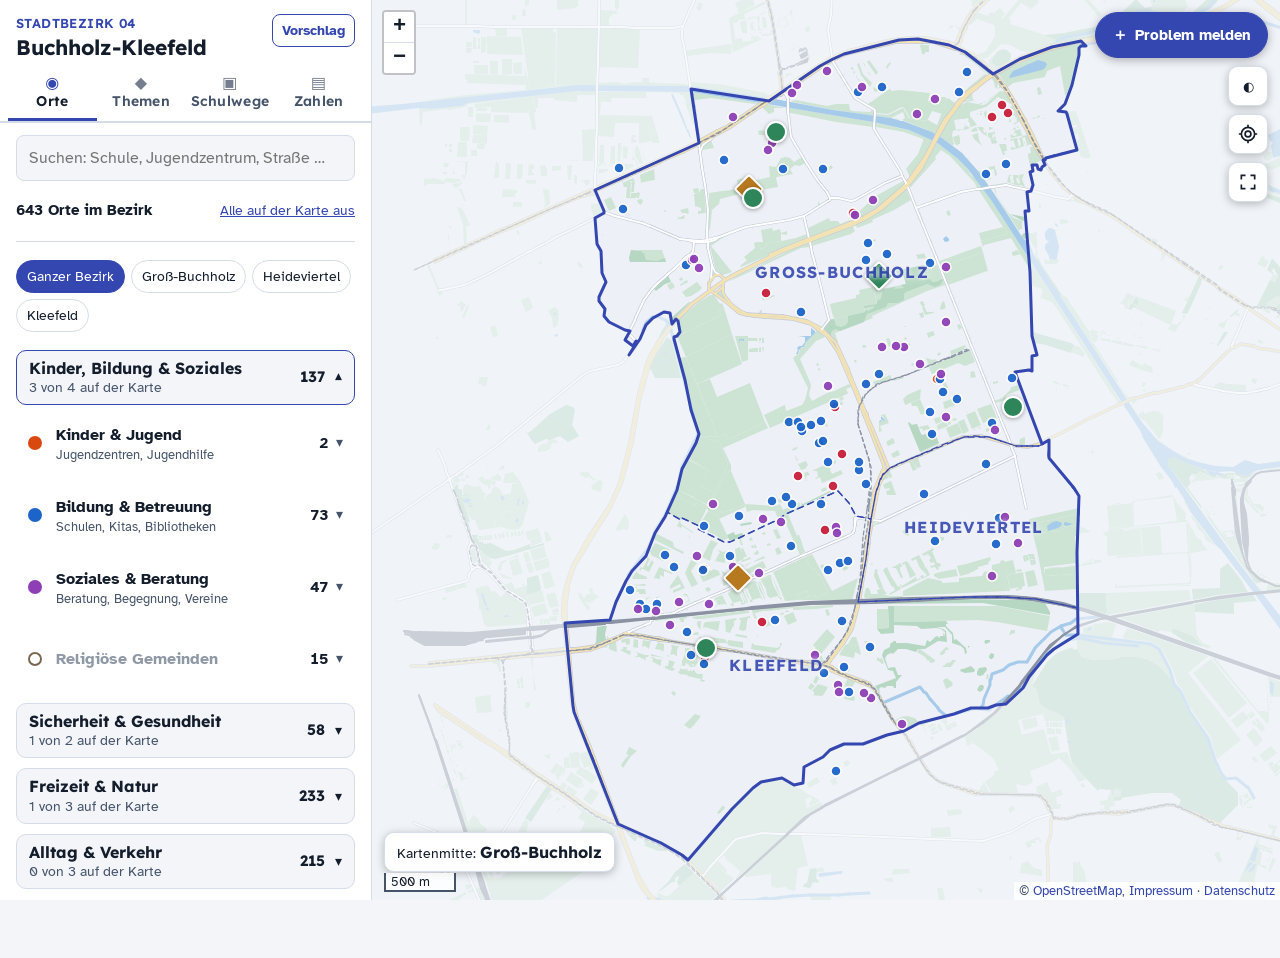
==== index.html @ dfd58c52 "Orte tab: four category groups with expandable places, sticky search, calmer mobile view Co-Authored" ====
<!doctype html>
<html lang="de">
<head>
<meta charset="utf-8">
<meta name="viewport" content="width=device-width, initial-scale=1, viewport-fit=cover">
<style>body{margin:0}</style>
</head>
<body>
<title>Präventionsatlas Buchholz-Kleefeld</title>
<meta name="claude:viewport-fit-sides" content="cover">
<style>/* Atkinson Hyperlegible (Braille Institute) und Lexend (Bonnie Shaver-Troup, Thomas Jockin), beide SIL Open Font License 1.1, lokal gehostet */
@font-face { font-family: 'Atkinson Hyperlegible'; font-style: italic; font-weight: 400; font-display: swap; src: url(fonts/9Bt43C1KxNDXMspQ1lPyU89-1h6ONRlW45G056IkUwCybQ.woff2) format('woff2'); unicode-range: U+0100-02BA, U+02BD-02C5, U+02C7-02CC, U+02CE-02D7, U+02DD-02FF, U+0304, U+0308, U+0329, U+1D00-1DBF, U+1E00-1E9F, U+1EF2-1EFF, U+2020, U+20A0-20AB, U+20AD-20C4, U+2113, U+2C60-2C7F, U+A720-A7FF; }
@font-face { font-family: 'Atkinson Hyperlegible'; font-style: italic; font-weight: 400; font-display: swap; src: url(fonts/9Bt43C1KxNDXMspQ1lPyU89-1h6ONRlW45G056IqUwA.woff2) format('woff2'); unicode-range: U+0000-00FF, U+0131, U+0152-0153, U+02BB-02BC, U+02C6, U+02DA, U+02DC, U+0304, U+0308, U+0329, U+2000-206F, U+20AC, U+2122, U+2191, U+2193, U+2212, U+2215, U+FEFF, U+FFFD; }
@font-face { font-family: 'Atkinson Hyperlegible'; font-style: normal; font-weight: 400; font-display: swap; src: url(fonts/9Bt23C1KxNDXMspQ1lPyU89-1h6ONRlW45G07JIoSwQ.woff2) format('woff2'); unicode-range: U+0100-02BA, U+02BD-02C5, U+02C7-02CC, U+02CE-02D7, U+02DD-02FF, U+0304, U+0308, U+0329, U+1D00-1DBF, U+1E00-1E9F, U+1EF2-1EFF, U+2020, U+20A0-20AB, U+20AD-20C4, U+2113, U+2C60-2C7F, U+A720-A7FF; }
@font-face { font-family: 'Atkinson Hyperlegible'; font-style: normal; font-weight: 400; font-display: swap; src: url(fonts/9Bt23C1KxNDXMspQ1lPyU89-1h6ONRlW45G04pIo.woff2) format('woff2'); unicode-range: U+0000-00FF, U+0131, U+0152-0153, U+02BB-02BC, U+02C6, U+02DA, U+02DC, U+0304, U+0308, U+0329, U+2000-206F, U+20AC, U+2122, U+2191, U+2193, U+2212, U+2215, U+FEFF, U+FFFD; }
@font-face { font-family: 'Atkinson Hyperlegible'; font-style: normal; font-weight: 700; font-display: swap; src: url(fonts/9Bt73C1KxNDXMspQ1lPyU89-1h6ONRlW45G8Wbc9eiWPVFw.woff2) format('woff2'); unicode-range: U+0100-02BA, U+02BD-02C5, U+02C7-02CC, U+02CE-02D7, U+02DD-02FF, U+0304, U+0308, U+0329, U+1D00-1DBF, U+1E00-1E9F, U+1EF2-1EFF, U+2020, U+20A0-20AB, U+20AD-20C4, U+2113, U+2C60-2C7F, U+A720-A7FF; }
@font-face { font-family: 'Atkinson Hyperlegible'; font-style: normal; font-weight: 700; font-display: swap; src: url(fonts/9Bt73C1KxNDXMspQ1lPyU89-1h6ONRlW45G8Wbc9dCWP.woff2) format('woff2'); unicode-range: U+0000-00FF, U+0131, U+0152-0153, U+02BB-02BC, U+02C6, U+02DA, U+02DC, U+0304, U+0308, U+0329, U+2000-206F, U+20AC, U+2122, U+2191, U+2193, U+2212, U+2215, U+FEFF, U+FFFD; }
@font-face { font-family: 'Lexend'; font-style: normal; font-weight: 500; font-display: swap; src: url(fonts/wlpwgwvFAVdoq2_v9KQU4Wc.woff2) format('woff2'); unicode-range: U+0102-0103, U+0110-0111, U+0128-0129, U+0168-0169, U+01A0-01A1, U+01AF-01B0, U+0300-0301, U+0303-0304, U+0308-0309, U+0323, U+0329, U+1EA0-1EF9, U+20AB; }
@font-face { font-family: 'Lexend'; font-style: normal; font-weight: 500; font-display: swap; src: url(fonts/wlpwgwvFAVdoq2_v9aQU4Wc.woff2) format('woff2'); unicode-range: U+0100-02BA, U+02BD-02C5, U+02C7-02CC, U+02CE-02D7, U+02DD-02FF, U+0304, U+0308, U+0329, U+1D00-1DBF, U+1E00-1E9F, U+1EF2-1EFF, U+2020, U+20A0-20AB, U+20AD-20C4, U+2113, U+2C60-2C7F, U+A720-A7FF; }
@font-face { font-family: 'Lexend'; font-style: normal; font-weight: 500; font-display: swap; src: url(fonts/wlpwgwvFAVdoq2_v-6QU.woff2) format('woff2'); unicode-range: U+0000-00FF, U+0131, U+0152-0153, U+02BB-02BC, U+02C6, U+02DA, U+02DC, U+0304, U+0308, U+0329, U+2000-206F, U+20AC, U+2122, U+2191, U+2193, U+2212, U+2215, U+FEFF, U+FFFD; }
@font-face { font-family: 'Lexend'; font-style: normal; font-weight: 600; font-display: swap; src: url(fonts/wlpwgwvFAVdoq2_v9KQU4Wc.woff2) format('woff2'); unicode-range: U+0102-0103, U+0110-0111, U+0128-0129, U+0168-0169, U+01A0-01A1, U+01AF-01B0, U+0300-0301, U+0303-0304, U+0308-0309, U+0323, U+0329, U+1EA0-1EF9, U+20AB; }
@font-face { font-family: 'Lexend'; font-style: normal; font-weight: 600; font-display: swap; src: url(fonts/wlpwgwvFAVdoq2_v9aQU4Wc.woff2) format('woff2'); unicode-range: U+0100-02BA, U+02BD-02C5, U+02C7-02CC, U+02CE-02D7, U+02DD-02FF, U+0304, U+0308, U+0329, U+1D00-1DBF, U+1E00-1E9F, U+1EF2-1EFF, U+2020, U+20A0-20AB, U+20AD-20C4, U+2113, U+2C60-2C7F, U+A720-A7FF; }
@font-face { font-family: 'Lexend'; font-style: normal; font-weight: 600; font-display: swap; src: url(fonts/wlpwgwvFAVdoq2_v-6QU.woff2) format('woff2'); unicode-range: U+0000-00FF, U+0131, U+0152-0153, U+02BB-02BC, U+02C6, U+02DA, U+02DC, U+0304, U+0308, U+0329, U+2000-206F, U+20AC, U+2122, U+2191, U+2193, U+2212, U+2215, U+FEFF, U+FFFD; }
@font-face { font-family: 'Lexend'; font-style: normal; font-weight: 700; font-display: swap; src: url(fonts/wlpwgwvFAVdoq2_v9KQU4Wc.woff2) format('woff2'); unicode-range: U+0102-0103, U+0110-0111, U+0128-0129, U+0168-0169, U+01A0-01A1, U+01AF-01B0, U+0300-0301, U+0303-0304, U+0308-0309, U+0323, U+0329, U+1EA0-1EF9, U+20AB; }
@font-face { font-family: 'Lexend'; font-style: normal; font-weight: 700; font-display: swap; src: url(fonts/wlpwgwvFAVdoq2_v9aQU4Wc.woff2) format('woff2'); unicode-range: U+0100-02BA, U+02BD-02C5, U+02C7-02CC, U+02CE-02D7, U+02DD-02FF, U+0304, U+0308, U+0329, U+1D00-1DBF, U+1E00-1E9F, U+1EF2-1EFF, U+2020, U+20A0-20AB, U+20AD-20C4, U+2113, U+2C60-2C7F, U+A720-A7FF; }
@font-face { font-family: 'Lexend'; font-style: normal; font-weight: 700; font-display: swap; src: url(fonts/wlpwgwvFAVdoq2_v-6QU.woff2) format('woff2'); unicode-range: U+0000-00FF, U+0131, U+0152-0153, U+02BB-02BC, U+02C6, U+02DA, U+02DC, U+0304, U+0308, U+0329, U+2000-206F, U+20AC, U+2122, U+2191, U+2193, U+2212, U+2215, U+FEFF, U+FFFD; }
</style>
<style>/* required styles */

.leaflet-pane,
.leaflet-tile,
.leaflet-marker-icon,
.leaflet-marker-shadow,
.leaflet-tile-container,
.leaflet-pane > svg,
.leaflet-pane > canvas,
.leaflet-zoom-box,
.leaflet-image-layer,
.leaflet-layer {
	position: absolute;
	left: 0;
	top: 0;
	}
.leaflet-container {
	overflow: hidden;
	}
.leaflet-tile,
.leaflet-marker-icon,
.leaflet-marker-shadow {
	-webkit-user-select: none;
	   -moz-user-select: none;
	        user-select: none;
	  -webkit-user-drag: none;
	}
/* Prevents IE11 from highlighting tiles in blue */
.leaflet-tile::selection {
	background: transparent;
}
/* Safari renders non-retina tile on retina better with this, but Chrome is worse */
.leaflet-safari .leaflet-tile {
	image-rendering: -webkit-optimize-contrast;
	}
/* hack that prevents hw layers "stretching" when loading new tiles */
.leaflet-safari .leaflet-tile-container {
	width: 1600px;
	height: 1600px;
	-webkit-transform-origin: 0 0;
	}
.leaflet-marker-icon,
.leaflet-marker-shadow {
	display: block;
	}
/* .leaflet-container svg: reset svg max-width decleration shipped in Joomla! (joomla.org) 3.x */
/* .leaflet-container img: map is broken in FF if you have max-width: 100% on tiles */
.leaflet-container .leaflet-overlay-pane svg {
	max-width: none !important;
	max-height: none !important;
	}
.leaflet-container .leaflet-marker-pane img,
.leaflet-container .leaflet-shadow-pane img,
.leaflet-container .leaflet-tile-pane img,
.leaflet-container img.leaflet-image-layer,
.leaflet-container .leaflet-tile {
	max-width: none !important;
	max-height: none !important;
	width: auto;
	padding: 0;
	}

.leaflet-container img.leaflet-tile {
	/* See: https://bugs.chromium.org/p/chromium/issues/detail?id=600120 */
	mix-blend-mode: plus-lighter;
}

.leaflet-container.leaflet-touch-zoom {
	-ms-touch-action: pan-x pan-y;
	touch-action: pan-x pan-y;
	}
.leaflet-container.leaflet-touch-drag {
	-ms-touch-action: pinch-zoom;
	/* Fallback for FF which doesn't support pinch-zoom */
	touch-action: none;
	touch-action: pinch-zoom;
}
.leaflet-container.leaflet-touch-drag.leaflet-touch-zoom {
	-ms-touch-action: none;
	touch-action: none;
}
.leaflet-container {
	-webkit-tap-highlight-color: transparent;
}
.leaflet-container a {
	-webkit-tap-highlight-color: rgba(51, 181, 229, 0.4);
}
.leaflet-tile {
	filter: inherit;
	visibility: hidden;
	}
.leaflet-tile-loaded {
	visibility: inherit;
	}
.leaflet-zoom-box {
	width: 0;
	height: 0;
	-moz-box-sizing: border-box;
	     box-sizing: border-box;
	z-index: 800;
	}
/* workaround for https://bugzilla.mozilla.org/show_bug.cgi?id=888319 */
.leaflet-overlay-pane svg {
	-moz-user-select: none;
	}

.leaflet-pane         { z-index: 400; }

.leaflet-tile-pane    { z-index: 200; }
.leaflet-overlay-pane { z-index: 400; }
.leaflet-shadow-pane  { z-index: 500; }
.leaflet-marker-pane  { z-index: 600; }
.leaflet-tooltip-pane   { z-index: 650; }
.leaflet-popup-pane   { z-index: 700; }

.leaflet-map-pane canvas { z-index: 100; }
.leaflet-map-pane svg    { z-index: 200; }

.leaflet-vml-shape {
	width: 1px;
	height: 1px;
	}
.lvml {
	behavior: url(#default#VML);
	display: inline-block;
	position: absolute;
	}


/* control positioning */

.leaflet-control {
	position: relative;
	z-index: 800;
	pointer-events: visiblePainted; /* IE 9-10 doesn't have auto */
	pointer-events: auto;
	}
.leaflet-top,
.leaflet-bottom {
	position: absolute;
	z-index: 1000;
	pointer-events: none;
	}
.leaflet-top {
	top: 0;
	}
.leaflet-right {
	right: 0;
	}
.leaflet-bottom {
	bottom: 0;
	}
.leaflet-left {
	left: 0;
	}
.leaflet-control {
	float: left;
	clear: both;
	}
.leaflet-right .leaflet-control {
	float: right;
	}
.leaflet-top .leaflet-control {
	margin-top: 10px;
	}
.leaflet-bottom .leaflet-control {
	margin-bottom: 10px;
	}
.leaflet-left .leaflet-control {
	margin-left: 10px;
	}
.leaflet-right .leaflet-control {
	margin-right: 10px;
	}


/* zoom and fade animations */

.leaflet-fade-anim .leaflet-popup {
	opacity: 0;
	-webkit-transition: opacity 0.2s linear;
	   -moz-transition: opacity 0.2s linear;
	        transition: opacity 0.2s linear;
	}
.leaflet-fade-anim .leaflet-map-pane .leaflet-popup {
	opacity: 1;
	}
.leaflet-zoom-animated {
	-webkit-transform-origin: 0 0;
	    -ms-transform-origin: 0 0;
	        transform-origin: 0 0;
	}
svg.leaflet-zoom-animated {
	will-change: transform;
}

.leaflet-zoom-anim .leaflet-zoom-animated {
	-webkit-transition: -webkit-transform 0.25s cubic-bezier(0,0,0.25,1);
	   -moz-transition:    -moz-transform 0.25s cubic-bezier(0,0,0.25,1);
	        transition:         transform 0.25s cubic-bezier(0,0,0.25,1);
	}
.leaflet-zoom-anim .leaflet-tile,
.leaflet-pan-anim .leaflet-tile {
	-webkit-transition: none;
	   -moz-transition: none;
	        transition: none;
	}

.leaflet-zoom-anim .leaflet-zoom-hide {
	visibility: hidden;
	}


/* cursors */

.leaflet-interactive {
	cursor: pointer;
	}
.leaflet-grab {
	cursor: -webkit-grab;
	cursor:    -moz-grab;
	cursor:         grab;
	}
.leaflet-crosshair,
.leaflet-crosshair .leaflet-interactive {
	cursor: crosshair;
	}
.leaflet-popup-pane,
.leaflet-control {
	cursor: auto;
	}
.leaflet-dragging .leaflet-grab,
.leaflet-dragging .leaflet-grab .leaflet-interactive,
.leaflet-dragging .leaflet-marker-draggable {
	cursor: move;
	cursor: -webkit-grabbing;
	cursor:    -moz-grabbing;
	cursor:         grabbing;
	}

/* marker & overlays interactivity */
.leaflet-marker-icon,
.leaflet-marker-shadow,
.leaflet-image-layer,
.leaflet-pane > svg path,
.leaflet-tile-container {
	pointer-events: none;
	}

.leaflet-marker-icon.leaflet-interactive,
.leaflet-image-layer.leaflet-interactive,
.leaflet-pane > svg path.leaflet-interactive,
svg.leaflet-image-layer.leaflet-interactive path {
	pointer-events: visiblePainted; /* IE 9-10 doesn't have auto */
	pointer-events: auto;
	}

/* visual tweaks */

.leaflet-container {
	background: #ddd;
	outline-offset: 1px;
	}
.leaflet-container a {
	color: #0078A8;
	}
.leaflet-zoom-box {
	border: 2px dotted #38f;
	background: rgba(255,255,255,0.5);
	}


/* general typography */
.leaflet-container {
	font-family: "Helvetica Neue", Arial, Helvetica, sans-serif;
	font-size: 12px;
	font-size: 0.75rem;
	line-height: 1.5;
	}


/* general toolbar styles */

.leaflet-bar {
	box-shadow: 0 1px 5px rgba(0,0,0,0.65);
	border-radius: 4px;
	}
.leaflet-bar a {
	background-color: #fff;
	border-bottom: 1px solid #ccc;
	width: 26px;
	height: 26px;
	line-height: 26px;
	display: block;
	text-align: center;
	text-decoration: none;
	color: black;
	}
.leaflet-bar a,
.leaflet-control-layers-toggle {
	background-position: 50% 50%;
	background-repeat: no-repeat;
	display: block;
	}
.leaflet-bar a:hover,
.leaflet-bar a:focus {
	background-color: #f4f4f4;
	}
.leaflet-bar a:first-child {
	border-top-left-radius: 4px;
	border-top-right-radius: 4px;
	}
.leaflet-bar a:last-child {
	border-bottom-left-radius: 4px;
	border-bottom-right-radius: 4px;
	border-bottom: none;
	}
.leaflet-bar a.leaflet-disabled {
	cursor: default;
	background-color: #f4f4f4;
	color: #bbb;
	}

.leaflet-touch .leaflet-bar a {
	width: 30px;
	height: 30px;
	line-height: 30px;
	}
.leaflet-touch .leaflet-bar a:first-child {
	border-top-left-radius: 2px;
	border-top-right-radius: 2px;
	}
.leaflet-touch .leaflet-bar a:last-child {
	border-bottom-left-radius: 2px;
	border-bottom-right-radius: 2px;
	}

/* zoom control */

.leaflet-control-zoom-in,
.leaflet-control-zoom-out {
	font: bold 18px 'Lucida Console', Monaco, monospace;
	text-indent: 1px;
	}

.leaflet-touch .leaflet-control-zoom-in, .leaflet-touch .leaflet-control-zoom-out  {
	font-size: 22px;
	}


/* layers control */

.leaflet-control-layers {
	box-shadow: 0 1px 5px rgba(0,0,0,0.4);
	background: #fff;
	border-radius: 5px;
	}
.leaflet-control-layers-toggle {
	background-image: url(images/layers.png);
	width: 36px;
	height: 36px;
	}
.leaflet-retina .leaflet-control-layers-toggle {
	background-image: url(images/layers-2x.png);
	background-size: 26px 26px;
	}
.leaflet-touch .leaflet-control-layers-toggle {
	width: 44px;
	height: 44px;
	}
.leaflet-control-layers .leaflet-control-layers-list,
.leaflet-control-layers-expanded .leaflet-control-layers-toggle {
	display: none;
	}
.leaflet-control-layers-expanded .leaflet-control-layers-list {
	display: block;
	position: relative;
	}
.leaflet-control-layers-expanded {
	padding: 6px 10px 6px 6px;
	color: #333;
	background: #fff;
	}
.leaflet-control-layers-scrollbar {
	overflow-y: scroll;
	overflow-x: hidden;
	padding-right: 5px;
	}
.leaflet-control-layers-selector {
	margin-top: 2px;
	position: relative;
	top: 1px;
	}
.leaflet-control-layers label {
	display: block;
	font-size: 13px;
	font-size: 1.08333em;
	}
.leaflet-control-layers-separator {
	height: 0;
	border-top: 1px solid #ddd;
	margin: 5px -10px 5px -6px;
	}

/* Default icon URLs */
.leaflet-default-icon-path { /* used only in path-guessing heuristic, see L.Icon.Default */
	background-image: url(images/marker-icon.png);
	}


/* attribution and scale controls */

.leaflet-container .leaflet-control-attribution {
	background: #fff;
	background: rgba(255, 255, 255, 0.8);
	margin: 0;
	}
.leaflet-control-attribution,
.leaflet-control-scale-line {
	padding: 0 5px;
	color: #333;
	line-height: 1.4;
	}
.leaflet-control-attribution a {
	text-decoration: none;
	}
.leaflet-control-attribution a:hover,
.leaflet-control-attribution a:focus {
	text-decoration: underline;
	}
.leaflet-attribution-flag {
	display: inline !important;
	vertical-align: baseline !important;
	width: 1em;
	height: 0.6669em;
	}
.leaflet-left .leaflet-control-scale {
	margin-left: 5px;
	}
.leaflet-bottom .leaflet-control-scale {
	margin-bottom: 5px;
	}
.leaflet-control-scale-line {
	border: 2px solid #777;
	border-top: none;
	line-height: 1.1;
	padding: 2px 5px 1px;
	white-space: nowrap;
	-moz-box-sizing: border-box;
	     box-sizing: border-box;
	background: rgba(255, 255, 255, 0.8);
	text-shadow: 1px 1px #fff;
	}
.leaflet-control-scale-line:not(:first-child) {
	border-top: 2px solid #777;
	border-bottom: none;
	margin-top: -2px;
	}
.leaflet-control-scale-line:not(:first-child):not(:last-child) {
	border-bottom: 2px solid #777;
	}

.leaflet-touch .leaflet-control-attribution,
.leaflet-touch .leaflet-control-layers,
.leaflet-touch .leaflet-bar {
	box-shadow: none;
	}
.leaflet-touch .leaflet-control-layers,
.leaflet-touch .leaflet-bar {
	border: 2px solid rgba(0,0,0,0.2);
	background-clip: padding-box;
	}


/* popup */

.leaflet-popup {
	position: absolute;
	text-align: center;
	margin-bottom: 20px;
	}
.leaflet-popup-content-wrapper {
	padding: 1px;
	text-align: left;
	border-radius: 12px;
	}
.leaflet-popup-content {
	margin: 13px 24px 13px 20px;
	line-height: 1.3;
	font-size: 13px;
	font-size: 1.08333em;
	min-height: 1px;
	}
.leaflet-popup-content p {
	margin: 17px 0;
	margin: 1.3em 0;
	}
.leaflet-popup-tip-container {
	width: 40px;
	height: 20px;
	position: absolute;
	left: 50%;
	margin-top: -1px;
	margin-left: -20px;
	overflow: hidden;
	pointer-events: none;
	}
.leaflet-popup-tip {
	width: 17px;
	height: 17px;
	padding: 1px;

	margin: -10px auto 0;
	pointer-events: auto;

	-webkit-transform: rotate(45deg);
	   -moz-transform: rotate(45deg);
	    -ms-transform: rotate(45deg);
	        transform: rotate(45deg);
	}
.leaflet-popup-content-wrapper,
.leaflet-popup-tip {
	background: white;
	color: #333;
	box-shadow: 0 3px 14px rgba(0,0,0,0.4);
	}
.leaflet-container a.leaflet-popup-close-button {
	position: absolute;
	top: 0;
	right: 0;
	border: none;
	text-align: center;
	width: 24px;
	height: 24px;
	font: 16px/24px Tahoma, Verdana, sans-serif;
	color: #757575;
	text-decoration: none;
	background: transparent;
	}
.leaflet-container a.leaflet-popup-close-button:hover,
.leaflet-container a.leaflet-popup-close-button:focus {
	color: #585858;
	}
.leaflet-popup-scrolled {
	overflow: auto;
	}

.leaflet-oldie .leaflet-popup-content-wrapper {
	-ms-zoom: 1;
	}
.leaflet-oldie .leaflet-popup-tip {
	width: 24px;
	margin: 0 auto;

	-ms-filter: "progid:DXImageTransform.Microsoft.Matrix(M11=0.70710678, M12=0.70710678, M21=-0.70710678, M22=0.70710678)";
	filter: progid:DXImageTransform.Microsoft.Matrix(M11=0.70710678, M12=0.70710678, M21=-0.70710678, M22=0.70710678);
	}

.leaflet-oldie .leaflet-control-zoom,
.leaflet-oldie .leaflet-control-layers,
.leaflet-oldie .leaflet-popup-content-wrapper,
.leaflet-oldie .leaflet-popup-tip {
	border: 1px solid #999;
	}


/* div icon */

.leaflet-div-icon {
	background: #fff;
	border: 1px solid #666;
	}


/* Tooltip */
/* Base styles for the element that has a tooltip */
.leaflet-tooltip {
	position: absolute;
	padding: 6px;
	background-color: #fff;
	border: 1px solid #fff;
	border-radius: 3px;
	color: #222;
	white-space: nowrap;
	-webkit-user-select: none;
	-moz-user-select: none;
	-ms-user-select: none;
	user-select: none;
	pointer-events: none;
	box-shadow: 0 1px 3px rgba(0,0,0,0.4);
	}
.leaflet-tooltip.leaflet-interactive {
	cursor: pointer;
	pointer-events: auto;
	}
.leaflet-tooltip-top:before,
.leaflet-tooltip-bottom:before,
.leaflet-tooltip-left:before,
.leaflet-tooltip-right:before {
	position: absolute;
	pointer-events: none;
	border: 6px solid transparent;
	background: transparent;
	content: "";
	}

/* Directions */

.leaflet-tooltip-bottom {
	margin-top: 6px;
}
.leaflet-tooltip-top {
	margin-top: -6px;
}
.leaflet-tooltip-bottom:before,
.leaflet-tooltip-top:before {
	left: 50%;
	margin-left: -6px;
	}
.leaflet-tooltip-top:before {
	bottom: 0;
	margin-bottom: -12px;
	border-top-color: #fff;
	}
.leaflet-tooltip-bottom:before {
	top: 0;
	margin-top: -12px;
	margin-left: -6px;
	border-bottom-color: #fff;
	}
.leaflet-tooltip-left {
	margin-left: -6px;
}
.leaflet-tooltip-right {
	margin-left: 6px;
}
.leaflet-tooltip-left:before,
.leaflet-tooltip-right:before {
	top: 50%;
	margin-top: -6px;
	}
.leaflet-tooltip-left:before {
	right: 0;
	margin-right: -12px;
	border-left-color: #fff;
	}
.leaflet-tooltip-right:before {
	left: 0;
	margin-left: -12px;
	border-right-color: #fff;
	}

/* Printing */

@media print {
	/* Prevent printers from removing background-images of controls. */
	.leaflet-control {
		-webkit-print-color-adjust: exact;
		print-color-adjust: exact;
		}
	}
</style>
<style>
/* Layout: full-height map, docked side panel (desktop) / pull-up sheet (phone). Palette: cool indigo on blue-grey paper, category hues tuned for both themes. */
:root {
  --paper: #f3f5f9;
  --panel: #ffffff;
  --ink: #141d2b;
  --ink-2: #46546a;
  --line: #d5dce8;
  --accent: #3446b0;
  --accent-ink: #ffffff;
  --map-bg: #edf0f6;
  --map-road: #ffffff;
  --map-road-major: #f2e2b4;
  --map-road-edge: #c3cad8;
  --map-path: #a9b2c2;
  --map-building: #dde1ea;
  --map-green: #cde4d4;
  --map-forest: #b6d8c2;
  --map-water: #a6cbea;
  --map-rail: #8b93a3;
  --map-boundary: #3446b0;
  --map-unlit: #c2410c;
  --font-display: "Lexend", "Atkinson Hyperlegible", system-ui, sans-serif;
  --font-body: "Atkinson Hyperlegible", system-ui, -apple-system, "Segoe UI", sans-serif;
  --c-jugend: #d9480f; --c-bildung: #1c64c8; --c-soziales: #8e3fb5; --c-sicherheit: #c81e3a;
  --c-gesundheit: #0f8a7e; --c-spielplatz: #e0a100; --c-sport: #3f8f2a; --c-gruen: #5b7f3a;
  --c-religion: #7a6650; --c-oepnv: #3d5a80; --c-nachtleben: #b8336a; --c-infra: #6b7280;
}
@media (prefers-color-scheme: dark) { :root:not([data-theme="light"]) {
  --paper: #0e1622; --panel: #162030; --ink: #e8eef7; --ink-2: #a3b3c9; --line: #27364b;
  --accent: #8fa3ff; --accent-ink: #0a1020;
  --map-bg: #131b28; --map-road: #36455c; --map-road-major: #65593c; --map-road-edge: #1d2737; --map-path: #475469;
  --map-building: #232f42; --map-green: #1b3226; --map-forest: #19382a; --map-water: #1b3a5a; --map-rail: #6d788a;
  --map-boundary: #8fa3ff; --map-unlit: #fb923c;
  --c-jugend: #ff8a4c; --c-bildung: #6aa8ff; --c-soziales: #c78bea; --c-sicherheit: #ff6b81;
  --c-gesundheit: #3fd0c0; --c-spielplatz: #ffd24d; --c-sport: #7fd160; --c-gruen: #a3c57d;
  --c-religion: #c9b08f; --c-oepnv: #8fb2dd; --c-nachtleben: #f27bb0; --c-infra: #a8b0bc;
  color-scheme: dark;
} }
:root[data-theme="dark"] {
  --paper: #0e1622; --panel: #162030; --ink: #e8eef7; --ink-2: #a3b3c9; --line: #27364b;
  --accent: #8fa3ff; --accent-ink: #0a1020;
  --map-bg: #131b28; --map-road: #36455c; --map-road-major: #65593c; --map-road-edge: #1d2737; --map-path: #475469;
  --map-building: #232f42; --map-green: #1b3226; --map-forest: #19382a; --map-water: #1b3a5a; --map-rail: #6d788a;
  --map-boundary: #8fa3ff; --map-unlit: #fb923c;
  --c-jugend: #ff8a4c; --c-bildung: #6aa8ff; --c-soziales: #c78bea; --c-sicherheit: #ff6b81;
  --c-gesundheit: #3fd0c0; --c-spielplatz: #ffd24d; --c-sport: #7fd160; --c-gruen: #a3c57d;
  --c-religion: #c9b08f; --c-oepnv: #8fb2dd; --c-nachtleben: #f27bb0; --c-infra: #a8b0bc;
  color-scheme: dark;
}

[hidden] { display: none !important; }
.skip-link { position: absolute; left: 8px; top: -80px; z-index: 3000; background: var(--accent); color: var(--accent-ink); padding: 12px 16px; border-radius: 8px; font-weight: 700; text-decoration: none; min-height: 44px; }
.skip-link:focus { top: 8px; }
:focus-visible { outline: 3px solid var(--accent); outline-offset: 2px; }
#panel:focus { outline: none; }
html, body { height: 100%; }
body { background: var(--paper); color: var(--ink); font-family: var(--font-body); font-size: 16px; line-height: 1.5; }
.app { display: grid; grid-template-columns: 360px 1fr; height: 100%; }
.panel { background: var(--panel); border-right: 1px solid var(--line); display: flex; flex-direction: column; min-height: 0; min-width: 0; }
.panel-head { padding-block: 18px 12px; padding-left: max(16px, env(safe-area-inset-left, 0px)); padding-right: 16px; border-bottom: 1px solid var(--line); display: grid; gap: 10px; }
.eyebrow { font-family: var(--font-display); font-weight: 600; font-size: 13px; letter-spacing: .03em; text-transform: uppercase; color: var(--accent); }
h1 { margin: 0; font-family: var(--font-display); font-weight: 700; font-size: 25px; line-height: 1.05; text-wrap: balance; }
.lede { margin: 0; color: var(--ink-2); font-size: 14px; }
.panel-body { overflow-y: auto; min-height: 0; flex: 1; padding-block: 12px 24px; padding-left: max(16px, env(safe-area-inset-left, 0px)); padding-right: 16px; display: grid; gap: 18px; align-content: start; }
.group-label { font-family: var(--font-display); font-weight: 600; font-size: 14px; letter-spacing: .06em; text-transform: uppercase; color: var(--ink-2); margin: 0 0 6px; display: flex; justify-content: space-between; align-items: baseline; }
.group-label button { font: inherit; text-transform: none; letter-spacing: 0; font-family: var(--font-body); font-size: 14px; color: var(--accent); background: none; border: 0; padding: 0; cursor: pointer; }

.seg { display: flex; flex-wrap: wrap; gap: 6px; }
.seg button { font: inherit; font-size: 14px; padding: 5px 10px; border-radius: 999px; border: 1px solid var(--line); background: transparent; color: var(--ink); cursor: pointer; }
.seg button[aria-pressed="true"] { background: var(--accent); border-color: var(--accent); color: var(--accent-ink); }

.search { width: 100%; box-sizing: border-box; font: inherit; padding: 8px 10px; border-radius: 8px; border: 1px solid var(--line); background: var(--paper); color: var(--ink); }

.cats { display: grid; gap: 2px; }
.cat { display: grid; grid-template-columns: 18px 1fr auto; gap: 10px; align-items: center; padding: 6px 6px; border-radius: 6px; cursor: pointer; user-select: none; }
.cat:hover { background: var(--paper); }
.cat input { position: absolute; opacity: 0; pointer-events: none; }
.cat .sw { width: 14px; height: 14px; border-radius: 50%; border: 2px solid var(--cc); background: var(--cc); box-sizing: border-box; }
.cat input:not(:checked) ~ .sw { background: transparent; }
.cat input:not(:checked) ~ .nm, .cat input:not(:checked) ~ .ct { color: var(--ink-2); opacity: .6; }
.cat input:focus-visible ~ .sw { outline: 2px solid var(--accent); outline-offset: 2px; }
.cat .nm { font-size: 15px; }
.cat .nm small { display: block; color: var(--ink-2); font-size: 13px; line-height: 1.3; }
.cat .ct { font-variant-numeric: tabular-nums; font-size: 14px; color: var(--ink-2); }
.cat.line .sw { border-radius: 2px; height: 4px; border: 0; background: var(--cc); }
.cat.line input:not(:checked) ~ .sw { background: var(--line); }

.stats { display: grid; grid-template-columns: repeat(3, 1fr); gap: 8px; }
.stat { border: 1px solid var(--line); border-radius: 8px; padding: 8px; display: grid; gap: 2px; }
.stat b { font-family: var(--font-display); font-size: 22px; font-weight: 700; font-variant-numeric: tabular-nums; line-height: 1; }
.stat span { font-size: 13px; color: var(--ink-2); line-height: 1.25; }

.results { list-style: none; margin: 0; padding: 0; display: grid; gap: 1px; }
.results li button { width: 100%; text-align: left; font: inherit; background: none; border: 0; color: var(--ink); padding: 6px 6px; border-radius: 6px; cursor: pointer; display: grid; grid-template-columns: 10px 1fr; gap: 10px; align-items: baseline; }
.results li button:hover, .results li button:focus-visible { background: var(--paper); outline: none; }
.results .dot { width: 9px; height: 9px; border-radius: 50%; background: var(--cc); }
.results .t { font-size: 15px; min-width: 0; overflow-wrap: anywhere; }
.results .t small { display: block; font-size: 13px; color: var(--ink-2); }
.more { font-size: 14px; color: var(--ink-2); margin: 6px 0 0; }

.foot { font-size: 13px; color: var(--ink-2); border-top: 1px solid var(--line); padding-top: 12px; }
.foot a { color: var(--accent); }

#map { height: 100%; background: var(--map-bg); min-width: 0; }
.leaflet-container { font-family: var(--font-body); background: var(--map-bg); }
.leaflet-popup-content-wrapper, .leaflet-popup-tip { background: var(--panel); color: var(--ink); box-shadow: 0 4px 18px rgba(0,0,0,.18); }
.leaflet-popup-content { margin: 12px 14px; font-size: 14px; line-height: 1.45; min-width: 200px; }
.leaflet-container a.leaflet-popup-close-button { color: var(--ink-2); }
.pop-cat { font-family: var(--font-display); font-weight: 600; font-size: 13px; letter-spacing: .06em; text-transform: uppercase; color: var(--cc); }
.pop-name { font-family: var(--font-display); font-size: 19px; font-weight: 700; line-height: 1.15; margin: 2px 0 6px; }
.pop dl { margin: 0; display: grid; grid-template-columns: auto 1fr; gap: 2px 10px; }
.pop dt { color: var(--ink-2); }
.pop dd { margin: 0; overflow-wrap: anywhere; user-select: text; }
.pop a { color: var(--accent); }
.pop .src { margin-top: 8px; font-size: 13px; }
.leaflet-bar a, .leaflet-bar a:hover { background: var(--panel); color: var(--ink); border-bottom-color: var(--line); }
.leaflet-control-attribution { background: color-mix(in srgb, var(--panel) 85%, transparent) !important; color: var(--ink-2); }
.leaflet-control-attribution a { color: var(--accent); }
.leaflet-tooltip.st-label { background: transparent; border: 0; box-shadow: none; color: var(--map-boundary); font-family: var(--font-display); font-weight: 700; font-size: 16px; letter-spacing: .08em; text-transform: uppercase; text-shadow: 0 0 3px var(--map-bg), 0 0 6px var(--map-bg); }
.leaflet-tooltip.st-label::before { display: none; }

/* tabs */
.tabs { display: flex; gap: 4px; border-bottom: 1px solid var(--line); margin: 4px -16px -12px; padding: 0 16px; }
.tabs button { font: inherit; font-family: var(--font-display); font-weight: 600; font-size: 16px; letter-spacing: .02em; background: none; border: 0; border-bottom: 3px solid transparent; color: var(--ink-2); padding: 8px 10px 7px; cursor: pointer; }
.tabs button[aria-selected="true"] { color: var(--ink); border-bottom-color: var(--accent); }
.tabs button.proposal-tab { margin-left: auto; color: var(--accent); }
.tabs button:focus-visible, .btn:focus-visible, .seg button:focus-visible { outline: 2px solid var(--accent); outline-offset: 2px; }

/* status + issues */
:root { --st-offen: #c2410c; --st-bearb: #b7791f; --st-umgesetzt: #2f855a; --st-neu: #0891b2; }
@media (prefers-color-scheme: dark) { :root:not([data-theme="light"]) { --st-offen: #fb923c; --st-bearb: #f6c453; --st-umgesetzt: #68d391; --st-neu: #22d3ee; } }
:root[data-theme="dark"] { --st-offen: #fb923c; --st-bearb: #f6c453; --st-umgesetzt: #68d391; --st-neu: #22d3ee; }
.pill { display: inline-flex; align-items: center; gap: 5px; font-size: 13px; font-weight: 700; letter-spacing: .04em; text-transform: uppercase; color: var(--sc); white-space: nowrap; }
.pill::before { content: ""; width: 8px; height: 8px; border-radius: 50%; background: var(--sc); }
.pill.problem::before { border-radius: 1px; transform: rotate(45deg); }
.btn { font: inherit; font-size: 15px; font-weight: 700; padding: 9px 14px; border-radius: 8px; border: 1px solid var(--accent); background: var(--accent); color: var(--accent-ink); cursor: pointer; text-align: center; text-decoration: none; display: inline-block; }
.btn.ghost { background: transparent; color: var(--accent); }
.btn.small { font-size: 14px; padding: 5px 9px; font-weight: 600; }
.summary-row { display: flex; flex-wrap: wrap; gap: 6px 14px; font-size: 14px; color: var(--ink-2); }
.summary-row b { color: var(--ink); font-variant-numeric: tabular-nums; }
.issues { list-style: none; margin: 0; padding: 0; display: grid; gap: 10px; }
.issue { border: 1px solid var(--line); border-left: 4px solid var(--sc); border-radius: 8px; padding: 10px 12px; display: grid; gap: 5px; min-width: 0; }
.issue h3 { margin: 0; font-family: var(--font-display); font-size: 17px; font-weight: 700; line-height: 1.2; }
.issue p { margin: 0; font-size: 14px; overflow-wrap: anywhere; }
.issue .meta { font-size: 14px; color: var(--ink-2); }
.issue .next { font-size: 14px; }
.issue .next b { font-weight: 700; }
.issue .acts { display: flex; flex-wrap: wrap; gap: 6px; align-items: center; }
.issue .acts a { font-size: 14px; color: var(--accent); }
.note { font-size: 14px; color: var(--ink-2); margin: 0; }
.imark { width: 22px; height: 22px; box-sizing: border-box; border: 2.5px solid var(--panel); background: var(--sc); box-shadow: 0 1px 4px rgba(0,0,0,.35); }
.imark.problem { transform: rotate(45deg); border-radius: 3px; }
.imark.massnahme { border-radius: 50%; }
.imark.live { outline: 2px dashed var(--sc); outline-offset: 2px; }

/* report flow */
.report { border: 1px solid var(--line); border-radius: 10px; padding: 12px; display: grid; gap: 10px; background: var(--paper); }
.report h3 { margin: 0; font-family: var(--font-display); font-size: 18px; }
.report ol { margin: 0; padding-left: 18px; display: grid; gap: 6px; font-size: 14px; }
.report a { color: var(--accent); }
.report a.btn { color: var(--accent-ink); }
.report a.btn.ghost { color: var(--accent); }
.report .picked { font-size: 14px; font-variant-numeric: tabular-nums; }
.report .row { display: flex; flex-wrap: wrap; gap: 8px; }
#map.picking { cursor: crosshair; }
#map.picking .leaflet-interactive { cursor: crosshair; }
.pick-hint { position: absolute; z-index: 1000; left: 50%; transform: translateX(-50%); top: max(12px, env(safe-area-inset-top, 0px)); background: var(--ink); color: var(--paper); font-size: 14px; padding: 7px 12px; border-radius: 999px; pointer-events: none; }

/* proposal overlay */
.mapwrap { position: relative; min-width: 0; min-height: 0; }
.mapwrap #map { position: absolute; inset: 0; }
.proposal { position: absolute; inset: 0; z-index: 1100; background: var(--paper); overflow-y: auto; }
.proposal-inner { max-width: 820px; margin: 0 auto; padding-block: 28px 64px; padding-left: max(20px, env(safe-area-inset-left, 0px)); padding-right: max(20px, env(safe-area-inset-right, 0px)); display: grid; gap: 28px; }
.proposal header { display: grid; gap: 10px; }
.proposal h2 { margin: 0; font-family: var(--font-display); font-size: clamp(28px, 4vw, 40px); line-height: 1.05; font-weight: 700; text-wrap: balance; }
.proposal h3 { margin: 0; font-family: var(--font-display); font-size: 22px; font-weight: 700; }
.proposal p, .proposal li { font-size: 16px; line-height: 1.55; max-width: 68ch; }
.proposal p { margin: 0; }
.proposal .close { justify-self: start; }
.proposal section { display: grid; gap: 12px; }
.facts { display: grid; grid-template-columns: repeat(4, minmax(0, 1fr)); gap: 12px; }
@media (max-width: 1000px) { .facts { grid-template-columns: repeat(2, minmax(0, 1fr)); } }
.fact { border-top: 3px solid var(--accent); padding-top: 8px; display: grid; gap: 2px; }
.fact b { font-family: var(--font-display); font-size: 26px; font-variant-numeric: tabular-nums; line-height: 1; }
.fact span { font-size: 14px; color: var(--ink-2); }
.vienna { display: grid; grid-template-columns: repeat(auto-fit, minmax(220px, 1fr)); gap: 12px; }
.vienna div { border: 1px solid var(--line); border-radius: 10px; padding: 12px 14px; display: grid; gap: 6px; align-content: start; background: var(--panel); }
.vienna h4 { margin: 0; font-family: var(--font-display); font-size: 18px; }
.vienna p { font-size: 15px; }
.vienna .for-us { font-size: 14px; color: var(--accent); font-weight: 700; }
.steps { list-style: none; margin: 0; padding: 0; display: grid; gap: 14px; counter-reset: step; }
.steps > li { display: grid; grid-template-columns: 44px 1fr; gap: 4px 14px; max-width: none; }
.steps > li::before { counter-increment: step; content: counter(step); grid-row: span 3; font-family: var(--font-display); font-size: 30px; font-weight: 700; color: var(--accent); line-height: 1; }
.steps h4 { margin: 0; font-family: var(--font-display); font-size: 19px; }
.steps p { font-size: 15px; }
.steps .tags { display: flex; flex-wrap: wrap; gap: 6px 12px; font-size: 14px; color: var(--ink-2); align-items: center; }
.timeline { display: grid; gap: 0; border-left: 2px solid var(--line); margin-left: 6px; }
.timeline div { padding: 0 0 14px 18px; position: relative; }
.timeline div::before { content: ""; position: absolute; left: -7px; top: 4px; width: 12px; height: 12px; border-radius: 50%; background: var(--accent); }
.timeline b { font-family: var(--font-display); font-size: 16px; display: block; }
.timeline span { font-size: 15px; }
.src-list { font-size: 14px; color: var(--ink-2); display: grid; gap: 4px; padding-left: 18px; margin: 0; }
.src-list a { color: var(--accent); overflow-wrap: anywhere; }

.leaflet-control-attribution { font-size: 13px; }
.sheet-toggle { display: none; }
.results .empty { list-style: none; padding: 12px; border: 1px dashed var(--line); border-radius: 10px; display: grid; gap: 8px; }

@media (max-width: 760px) {
  .app { grid-template-columns: minmax(0, 1fr); grid-template-rows: 1fr auto; }
  .mapwrap { grid-row: 1; }
  .panel { grid-row: 2; border-right: 0; border-top: 1px solid var(--line); max-height: 58vh; }
  .panel.collapsed .panel-body, .panel.collapsed .lede { display: none; }
  .panel-head { padding-block: 10px; padding-right: max(16px, env(safe-area-inset-right, 0px)); grid-template-columns: 1fr auto; align-items: center; }
    .panel-body { padding-right: max(16px, env(safe-area-inset-right, 0px)); padding-bottom: max(24px, env(safe-area-inset-bottom, 0px)); }
  h1 { font-size: 22px; }
  .sheet-toggle { display: inline-block; font: inherit; font-size: 14px; padding: 6px 12px; border-radius: 999px; border: 1px solid var(--line); background: var(--paper); color: var(--ink); cursor: pointer; }
}
@media (max-width: 760px), (pointer: coarse) {
  .btn, .sheet-toggle, .report-fab, .seg button, .chip, .tabs button { min-height: 44px; }
  .btn.small { min-height: 44px; padding-inline: 12px; }
  .map-tools button.tool { width: 44px; height: 44px; }
  .leaflet-touch .leaflet-bar a { width: 44px; height: 44px; line-height: 44px; font-size: 22px; }
}
@media (prefers-reduced-motion: reduce) { .leaflet-zoom-anim .leaflet-zoom-animated { transition: none !important; } }

/* Schulwege, Licht, Zahlen */
:root { --risk-hoch: #b91c1c; --risk-mittel: #b7791f; --risk-gering: #2f855a; --zone: #1c64c8; }
@media (prefers-color-scheme: dark) { :root:not([data-theme="light"]) { --risk-hoch: #ff7b7b; --risk-mittel: #f6c453; --risk-gering: #68d391; --zone: #6aa8ff; } }
:root[data-theme="dark"] { --risk-hoch: #ff7b7b; --risk-mittel: #f6c453; --risk-gering: #68d391; --zone: #6aa8ff; }
.tabs { overflow-x: auto; scrollbar-width: none; }
.tabs::-webkit-scrollbar { display: none; }
.tabs button { white-space: nowrap; padding-inline: 8px; font-size: 15px; }
.callout { border: 1px solid var(--line); border-left: 4px solid var(--accent); border-radius: 8px; padding: 10px 12px; font-size: 14px; background: var(--paper); }
.callout b { font-weight: 700; }
.legend { display: flex; flex-wrap: wrap; gap: 6px 14px; font-size: 14px; color: var(--ink-2); }
.legend i { display: inline-block; width: 11px; height: 11px; border-radius: 50%; margin-right: 5px; vertical-align: -1px; background: var(--rc); }
.risk { font-size: 13px; font-weight: 700; letter-spacing: .04em; text-transform: uppercase; color: var(--rc); }
.risk::before { content: ""; display: inline-block; width: 8px; height: 8px; border-radius: 50%; background: var(--rc); margin-right: 5px; }
.school { border: 1px solid var(--line); border-left: 4px solid var(--rc); border-radius: 8px; padding: 10px 12px; display: grid; gap: 5px; min-width: 0; }
.school h3 { margin: 0; font-family: var(--font-display); font-size: 17px; font-weight: 700; line-height: 1.2; }
.school ul, .pop ul { margin: 0; padding-left: 17px; font-size: 14px; display: grid; gap: 2px; }
.school .meta { font-size: 14px; color: var(--ink-2); }
.chips { display: flex; flex-wrap: wrap; gap: 4px; }
.chips span { font-size: 13px; border: 1px solid var(--line); border-radius: 999px; padding: 1px 8px; color: var(--ink-2); }
details.meas { border: 1px solid var(--line); border-radius: 8px; padding: 8px 12px; font-size: 14px; }
details.meas summary { cursor: pointer; font-family: var(--font-display); font-weight: 700; font-size: 16px; }
details.meas p { margin: 6px 0 0; }
details.meas a { color: var(--accent); overflow-wrap: anywhere; }
.pop .meas-list { margin-top: 6px; }
.pop .meas-list b { display: block; font-size: 13px; letter-spacing: .05em; text-transform: uppercase; color: var(--ink-2); }
.smark { width: 26px; height: 26px; box-sizing: border-box; border-radius: 6px; border: 2.5px solid var(--panel); background: var(--rc); color: #fff; font: 700 14px/21px var(--font-display); text-align: center; box-shadow: 0 1px 4px rgba(0,0,0,.4); }
.lmark { position: absolute; transform: translate(-50%, -50%); white-space: nowrap; min-width: 26px; height: 26px; padding: 0 5px; box-sizing: border-box; border-radius: 13px; border: 2.5px solid var(--panel); background: var(--map-unlit); color: #fff; font: 700 11px/21px var(--font-display); text-align: center; box-shadow: 0 1px 4px rgba(0,0,0,.4); }
table.zt { display: block; max-width: 100%; overflow-x: auto; -webkit-overflow-scrolling: touch; border-collapse: collapse; font-size: 14px; font-variant-numeric: tabular-nums; }
table.zt th, table.zt td { text-align: right; padding: 4px 6px; border-bottom: 1px solid var(--line); }
table.zt th:first-child, table.zt td:first-child { text-align: left; position: sticky; left: 0; background: var(--panel); }
table.zt td, table.zt th { white-space: nowrap; }
.panel-body > *, .panel-body section { min-width: 0; }
table.zt th { font-family: var(--font-display); font-weight: 600; font-size: 13px; color: var(--ink-2); }
.pbadge { position: absolute; transform: translate(-50%, 24px); white-space: nowrap; font: 700 11px/1 var(--font-body); color: #fff; background: var(--pc); padding: 3px 7px; border-radius: 999px; border: 1.5px solid var(--panel); box-shadow: 0 1px 4px rgba(0,0,0,.4); pointer-events: none; }
.credit { font-size: 13px; color: var(--ink-2); }
.credit b { color: var(--ink); }
.cards3 { display: grid; grid-template-columns: repeat(auto-fit, minmax(240px, 1fr)); gap: 12px; }
.cards3 > div { border: 1px solid var(--line); border-radius: 10px; padding: 12px 14px; display: grid; gap: 6px; align-content: start; background: var(--panel); }
.cards3 h4 { margin: 0; font-family: var(--font-display); font-size: 18px; }
.cards3 p { font-size: 15px; }
.cards3 .for-us { font-size: 14px; color: var(--accent); font-weight: 700; }
.cards3 .lvl { font-size: 13px; font-weight: 700; letter-spacing: .06em; text-transform: uppercase; color: var(--ink-2); }

/* v3: layout, tabs, map tools */
.panel-head { grid-template-columns: 1fr auto; align-items: start; gap: 8px 10px; padding-block: 14px 0; }
.panel-head .tabs { grid-column: 1 / -1; }
h1 { font-size: 21px; margin-top: 2px; }
.head-actions { display: flex; gap: 6px; align-items: center; }
.tabs { display: grid; grid-template-columns: repeat(4, 1fr); gap: 0; overflow: visible; margin: 0 -16px; padding: 0 8px; }
.tabs button { display: grid; justify-items: center; gap: 1px; padding: 7px 2px 6px; font-size: 14px; border-bottom-width: 3px; }
.tabs .ti { font-size: 16px; line-height: 1; opacity: .75; }
.tabs button[aria-selected="true"] .ti { color: var(--accent); opacity: 1; }
.panel { min-width: 0; }
.sr-only { position: absolute; width: 1px; height: 1px; overflow: hidden; clip: rect(0 0 0 0); white-space: nowrap; }
.dswitch { appearance: none; -webkit-appearance: none; font: inherit; font-family: var(--font-display); font-weight: 700; font-size: 21px; line-height: 1.1; color: var(--ink); background: var(--paper) url("data:image/svg+xml,%3Csvg xmlns='http://www.w3.org/2000/svg' width='14' height='9' viewBox='0 0 14 9'%3E%3Cpath d='M1 1l6 6 6-6' fill='none' stroke='%23888' stroke-width='2'/%3E%3C/svg%3E") no-repeat right 10px center; border: 1px solid var(--line); border-radius: 10px; padding: 6px 32px 6px 10px; max-width: 100%; cursor: pointer; }
.dtitle { font-family: var(--font-display); font-weight: 700; font-size: 21px; line-height: 1.1; color: var(--ink); }
.dswitch:hover { border-color: var(--accent); }
.dswitch:focus-visible { outline: 2px solid var(--accent); outline-offset: 2px; }
.app { grid-template-columns: 372px 1fr; }
.search { font-size: 16px; padding: 10px 12px; }
.map-tools { position: absolute; z-index: 900; top: 12px; right: 12px; display: grid; gap: 8px; justify-items: end; }
.map-tools .tool { width: 40px; height: 40px; border-radius: 10px; border: 1px solid var(--line); background: var(--panel); color: var(--ink); cursor: pointer; display: grid; place-items: center; box-shadow: 0 2px 8px rgba(0,0,0,.25); }
.map-tools .tool:hover { border-color: var(--accent); color: var(--accent); }
.map-tools .tool:focus-visible, .report-fab:focus-visible { outline: 2px solid var(--accent); outline-offset: 2px; }
.report-fab { box-shadow: 0 2px 10px rgba(0,0,0,.3); border-radius: 999px; padding: 10px 16px; font-size: 15px; }
.report-fab span { font-size: 16px; margin-right: 2px; }
.where { position: absolute; z-index: 900; left: 12px; bottom: 28px; max-width: calc(100% - 24px); background: var(--panel); color: var(--ink); border: 1px solid var(--line); border-radius: 10px; padding: 7px 12px; font-size: 14px; box-shadow: 0 2px 8px rgba(0,0,0,.25); }
.where b { font-family: var(--font-display); font-size: 16px; }
.leaflet-top.leaflet-left { top: 0; }
.leaflet-bottom.leaflet-left .leaflet-control-scale { margin-left: 12px; margin-bottom: 8px; }
.leaflet-control-scale-line { background: color-mix(in srgb, var(--panel) 80%, transparent); color: var(--ink); border-color: var(--ink-2); font-size: 13px; }
.slabel { position: absolute; left: 0; top: 0; white-space: nowrap; font: 600 11.5px/1 var(--font-body); color: var(--map-label); letter-spacing: .01em;
  text-shadow: -1.5px 0 var(--map-bg), 1.5px 0 var(--map-bg), 0 -1.5px var(--map-bg), 0 1.5px var(--map-bg), 0 0 3px var(--map-bg); pointer-events: none; }
.slabel.major { font-size: 12.5px; font-weight: 700; }
.me-dot { width: 16px; height: 16px; border-radius: 50%; background: #2563eb; border: 3px solid #fff; box-shadow: 0 0 0 2px #2563eb55, 0 1px 5px rgba(0,0,0,.5); }
:root { --map-label: #46546a; }
@media (prefers-color-scheme: dark) { :root:not([data-theme="light"]) { --map-label: #c9d4e4; } }
:root[data-theme="dark"] { --map-label: #c9d4e4; }
@media (max-width: 760px) {
  .panel-head { padding-block: 8px 0; }
  .panel-head > :not(.titles):not(.head-actions) { grid-column: 1 / -1; }
  .panel-head .eyebrow { font-size: 13px; }
  h1 { font-size: 18px; }
  .dtitle { font-size: 17px; }
  .dswitch { font-size: 17px; padding-block: 4px; }
  .tabs button { padding-block: 5px 4px; font-size: 14px; }
  .tabs .ti { font-size: 14px; }
  .panel.collapsed .tabs { display: none; }
  .map-tools { top: 8px; right: 8px; }
  .where { bottom: 36px; left: 8px; font-size: 14px; }
  .report-fab { padding: 8px 12px; font-size: 14px; }
}

/* Problem melden: großes, ruhiges Formular (eine Frage pro Bildschirm) */
.row2 { display: grid; gap: 8px; }
.btn.big { font-size: 18px; padding: 14px 18px; min-height: 52px; border-radius: 12px; }
.btn.off { opacity: .55; }
.btn[disabled] { opacity: .45; cursor: not-allowed; }
.wiz { position: absolute; z-index: 1100; left: 16px; bottom: 16px; width: min(440px, calc(100% - 32px)); max-height: calc(100% - 32px); overflow: auto; background: var(--panel); color: var(--ink); border: 1px solid var(--line); border-radius: 16px; box-shadow: 0 8px 30px rgba(0,0,0,.28); padding: 18px; font-size: 18px; line-height: 1.5; }
.wiz-head { display: flex; justify-content: space-between; align-items: start; gap: 8px; }
.wiz h2 { margin: 0; font-family: var(--font-display); font-size: 26px; line-height: 1.15; }
.wiz h2:focus { outline: none; }
.wiz-x { font: inherit; font-size: 22px; width: 48px; height: 48px; border-radius: 12px; border: 1px solid var(--line); background: var(--paper); color: var(--ink); cursor: pointer; flex: none; }
.wiz-prog { height: 8px; border-radius: 99px; background: var(--line); margin-top: 10px; overflow: hidden; }
.wiz-prog i { display: block; height: 100%; background: var(--accent); }
.wiz-step { font-size: 16px; color: var(--ink-2); margin: 4px 0 0; }
.wiz-body { display: grid; gap: 12px; margin: 14px 0; }
.wiz-body p { margin: 0; }
.wiz a { color: var(--accent); font-weight: 700; }
.wiz-list { margin: 0; padding-left: 20px; display: grid; gap: 10px; font-size: 17px; }
.wiz-nav { display: flex; flex-wrap: wrap; gap: 10px; }
.wiz-nav .btn { flex: 1 1 140px; }
.wiz-topics { display: grid; gap: 10px; }
.topic { font: inherit; font-size: 18px; font-weight: 700; text-align: left; display: flex; align-items: center; gap: 12px; min-height: 56px; padding: 10px 14px; border-radius: 12px; border: 2px solid var(--line); background: var(--paper); color: var(--ink); cursor: pointer; }
.topic span { font-size: 26px; width: 34px; text-align: center; }
.topic[aria-pressed="true"], .chip[aria-pressed="true"] { border-color: var(--accent); background: var(--accent); color: var(--accent-ink); }
.wiz-q { font-weight: 700; font-size: 19px; }
.wiz-q .opt { font-weight: 400; color: var(--ink-2); font-size: 16px; }
.wiz textarea { width: 100%; box-sizing: border-box; font: inherit; font-size: 18px; padding: 12px; border-radius: 12px; border: 2px solid var(--line); background: var(--paper); color: var(--ink); resize: vertical; }
.wiz textarea:focus, .topic:focus-visible, .chip:focus-visible, .wiz-x:focus-visible { outline: 3px solid var(--accent); outline-offset: 2px; }
.wiz-tip, .wiz-help { font-size: 16px; color: var(--ink-2); }
.wiz-since { display: flex; flex-wrap: wrap; gap: 8px; }
.chip { font: inherit; font-size: 16.5px; min-height: 46px; padding: 8px 14px; border-radius: 999px; border: 2px solid var(--line); background: var(--paper); color: var(--ink); cursor: pointer; }
.wiz-where { display: grid; gap: 10px; }
.wiz-instr { background: var(--paper); border: 2px dashed var(--accent); border-radius: 12px; padding: 10px 12px; color: var(--ink); font-size: 17px; }
.wiz-picked { font-weight: 700; background: var(--paper); border: 2px solid var(--accent); border-radius: 12px; padding: 10px 12px; }
.wiz-error { color: #b42318; font-weight: 700; }
:root[data-theme="dark"] .wiz-error { color: #ff8a80; }
.wiz-sum { display: grid; grid-template-columns: auto 1fr; gap: 6px 12px; margin: 0; font-size: 17px; }
.wiz-sum dt { font-weight: 700; color: var(--ink-2); }
.wiz-sum dd { margin: 0; overflow-wrap: anywhere; }
.wiz-check { display: flex; gap: 12px; align-items: start; font-size: 17px; }
.wiz-check input { width: 28px; height: 28px; flex: none; margin-top: 2px; accent-color: var(--accent); }
.wiz-big { font-size: 22px; }
.proto-tag { font: 700 13px var(--font-body); letter-spacing: .04em; text-transform: uppercase; vertical-align: middle; padding: 3px 8px; border-radius: 99px; background: var(--c-spielplatz); color: #1a1400; }
.wiz-proto { background: var(--paper); border: 2px dashed var(--c-spielplatz); border-radius: 12px; padding: 10px 12px; font-size: 16.5px; }
.pin { width: 34px; height: 34px; background: var(--accent); border: 3px solid #fff; border-radius: 50% 50% 50% 0; transform: rotate(-45deg); box-shadow: 0 2px 8px rgba(0,0,0,.45); margin: 0 0 0 0; }
body.wiz-pin .wiz { max-height: 44vh; }
.mine-list { list-style: none; margin: 0; padding: 0; display: grid; gap: 10px; }
.mine { border: 1px solid var(--line); border-radius: 10px; padding: 10px; display: grid; gap: 6px; background: var(--panel); font-size: 16px; }
.mine-steps { display: flex; gap: 4px; }
.mine-steps i { flex: 1; height: 8px; border-radius: 99px; background: var(--line); }
.mine-steps i.on { background: var(--accent); }
.mine.st-abgelehnt .mine-steps i.on { background: #b42318; }
.mine a { color: var(--accent); font-weight: 700; }
.mine-add label { font-weight: 700; display: block; margin-bottom: 4px; }
.mine-add input { font: inherit; font-size: 17px; padding: 10px; border-radius: 8px; border: 2px solid var(--line); background: var(--paper); color: var(--ink); width: 8em; }
@media (max-width: 760px) {
  .wiz { left: 0; right: 0; bottom: 0; width: auto; max-height: 82vh; border-radius: 16px 16px 0 0; padding: 16px 16px max(16px, env(safe-area-inset-bottom, 0px)); }
  body.wiz-open .panel, body.wiz-open .report-fab { display: none; }
  body.wiz-pin .wiz { max-height: 46vh; }
  .wiz h2 { font-size: 23px; }
}
@media (prefers-reduced-motion: no-preference) { .wiz { animation: wizin .2s ease-out; } @keyframes wizin { from { transform: translateY(12px); opacity: 0; } } }

/* Handy: ein Spalte, nie breiter als das Fenster (die Desktop-Regel .app { 372px 1fr } steht weiter oben im Quelltext und würde sonst gewinnen) */
@media (max-width: 760px) { .app { grid-template-columns: minmax(0, 1fr); } }

/* Orte: Kategorien in vier Gruppen, Orte klappen unter ihrer Kategorie auf */
.orte-top { position: sticky; top: -12px; z-index: 5; background: var(--panel); margin: -12px 0 0; padding: 12px 0 8px; display: grid; gap: 8px; border-bottom: 1px solid var(--line); }
.orte-sum { display: flex; justify-content: space-between; align-items: center; gap: 8px; font-weight: 700; font-size: 15px; }
.orte-sum button { font: inherit; font-size: 14px; font-weight: 400; color: var(--accent); background: none; border: 0; padding: 6px 0; min-height: 44px; cursor: pointer; text-decoration: underline; }
.cats { display: grid; gap: 10px; }
@media (max-width: 760px) { #districts { flex-wrap: nowrap; overflow-x: auto; scrollbar-width: none; padding-bottom: 2px; min-height: 50px; align-items: center; } #districts button { flex: none; } }
.fam { display: grid; gap: 4px; }
.fam-h { margin: 0; font-family: var(--font-display); font-size: 15px; }
.fam-h button { width: 100%; display: flex; align-items: center; gap: 10px; text-align: left; font: inherit; min-height: 52px; padding: 8px 12px; border-radius: 10px; border: 1px solid var(--line); background: var(--paper); color: var(--ink); cursor: pointer; }
.fam.open .fam-h button { border-color: var(--accent); }
.fam-t { flex: 1; font-family: var(--font-display); font-weight: 700; font-size: 16px; line-height: 1.2; }
.fam-t small { display: block; font-family: var(--font-body); font-weight: 400; font-size: 13.5px; color: var(--ink-2); margin-top: 2px; }
.fam-h .ct { font-variant-numeric: tabular-nums; font-weight: 700; }
.fam-h .chev { font-size: 14px; transition: transform .15s; }
.fam.open .fam-h .chev { transform: rotate(180deg); }
.cat2 { border-radius: 10px; }
.cat2.open { background: var(--paper); }
.fam > .cat2, .fam > .cat.line { margin-left: 4px; }
.cat2-head { display: grid; grid-template-columns: 1fr auto; align-items: center; }
.cat2-head .cat { grid-template-columns: 18px 1fr; padding: 10px 8px; min-height: 48px; }
.cat2-head .cat .nm { font-size: 16px; font-weight: 700; }
.cat2-head .cat .nm small { font-weight: 400; }
.cat-open { font: inherit; display: flex; align-items: center; gap: 8px; min-height: 48px; padding: 0 12px; background: none; border: 0; color: var(--ink-2); cursor: pointer; border-radius: 10px; }
.cat-open[disabled] { opacity: .45; cursor: default; }
.cat-open .ct { font-variant-numeric: tabular-nums; font-size: 15px; font-weight: 700; color: var(--ink); }
.cat-open .chev { transition: transform .15s; font-size: 14px; }
.cat2.open .chev { transform: rotate(180deg); }
.cat2-sub { font-size: 14px; color: var(--ink-2); padding: 0 8px 8px 36px; margin-top: -6px; }
.places { list-style: none; margin: 0; padding: 0 8px 8px 36px; display: grid; gap: 2px; }
.places li button { width: 100%; text-align: left; font: inherit; background: var(--panel); border: 1px solid var(--line); border-radius: 8px; color: var(--ink); padding: 8px 10px; min-height: 44px; cursor: pointer; }
.places li button:hover { border-color: var(--cc); }
.places .t { font-size: 15px; overflow-wrap: anywhere; }
.places .t small { display: block; font-size: 13.5px; color: var(--ink-2); }
.places .more-btn { color: var(--accent); font-weight: 700; text-align: center; border-style: dashed; }
.cats > .empty { padding: 12px; border: 1px dashed var(--line); border-radius: 10px; display: grid; gap: 8px; }

/* sehr schmale Fenster (kleine Handys, 400 % Zoom): nichts darf über den Rand ragen */
@media (max-width: 400px) {
  .panel-head { grid-template-columns: minmax(0, 1fr) auto; }
  .panel-head > * { min-width: 0; }
  .head-actions { flex-wrap: wrap; justify-content: flex-end; }
  .tabs { grid-template-columns: repeat(4, minmax(0, 1fr)); margin-inline: 0; padding-inline: 0; }
  .tabs button { min-width: 0; padding-inline: 0; font-size: 13px; letter-spacing: 0; }
  .wiz-head h2 { overflow-wrap: anywhere; }
}
</style>

<script>try { var _t = localStorage.getItem("pa-theme"); if (_t === "light" || _t === "dark") document.documentElement.setAttribute("data-theme", _t); } catch (e) {}</script>
<a class="skip-link" href="#panel">Zum Inhalt springen</a>
<a class="skip-link" href="#map">Zur Karte springen</a>
<div class="app">
  <aside class="panel" id="panel" tabindex="-1" aria-label="Orte, Themen, Schulwege und Zahlen">
    <div class="panel-head">
      <div class="titles">
        <div class="eyebrow">Stadtbezirk <span id="bezNr"></span></div>
        <h1><label class="sr-only" for="districtSwitch">Stadtbezirk wählen</label><select id="districtSwitch" class="dswitch"></select></h1>
      </div>
      <div class="head-actions">
        <button class="btn small ghost" type="button" id="openProposal" hidden>Vorschlag</button>
        <button class="sheet-toggle" id="sheetToggle" aria-expanded="true" aria-controls="panelBody">Filter</button>
      </div>
      <div class="tabs" role="tablist" aria-label="Ansicht">
        <button type="button" role="tab" id="tab-orte" data-view="orte" aria-selected="true"><span class="ti" aria-hidden="true">◉</span>Orte</button>
        <button type="button" role="tab" id="tab-themen" data-view="themen" aria-selected="false"><span class="ti" aria-hidden="true">◆</span>Themen</button>
        <button type="button" role="tab" id="tab-schulweg" data-view="schulweg" aria-selected="false"><span class="ti" aria-hidden="true">▣</span>Schulwege</button>
        <button type="button" role="tab" id="tab-zahlen" data-view="zahlen" aria-selected="false"><span class="ti" aria-hidden="true">▤</span>Zahlen</button>
      </div>
    </div>
    <div class="panel-body" id="viewThemen" hidden>
      <div class="callout" id="districtNote"></div>
      <div class="summary-row" id="issueSummary"></div>
      <div class="row2"><button class="btn big" type="button" id="reportBtn">Problem melden</button><button class="btn ghost big" type="button" id="myReportsBtn">Meine Meldungen</button></div>
      <section class="report" id="mineBox" hidden aria-live="polite"></section>
      <section>
        <div class="group-label">Status</div>
        <div class="seg" id="statusFilter" role="group" aria-label="Nach Status filtern"></div>
      </section>
      <section>
        <div class="group-label">Art</div>
        <div class="seg" id="typeFilter" role="group" aria-label="Nach Art filtern"></div>
      </section>
      <ul class="issues" id="issueList"></ul>
      <p class="note" id="liveNote"></p>
      <p class="note" id="localNote"></p>
      <footer class="foot">
        Themen und Maßnahmen stammen aus den im Eintrag genannten Quellen (Tätigkeitsberichte, Sitzungsunterlagen des Stadtbezirksrats), Stand <span id="issuesAsof"></span>. Jeder Eintrag nennt seine Quelle. Meldungen von Anwohnenden erscheinen erst, nachdem der Präventionsrat sie geprüft hat.
      </footer>
    </div>
    <div class="panel-body" id="viewSchulweg" hidden>
      <div class="callout"><b>Schulwegsicherheit und Beleuchtung.</b> Die Karte zeigt um jede Schule eine Kernzone (100 m, Bringen und Abholen) und ein Schulumfeld (300 m, Weg zu Fuß und mit dem Rad). Der <b>Prüfbedarf</b> ist ein Hinweis, wo sich eine Begehung lohnt. Er ist keine amtliche Unfallanalyse und beruht auf OpenStreetMap-Daten.</div>
      <section class="report" id="percBox" hidden></section>
      <section>
        <div class="group-label">Ebenen</div>
        <div class="cats" id="swLayers"></div>
        <div class="legend" id="swLegend"></div>
      </section>
      <section>
        <div class="group-label"><span>Schulen nach Prüfbedarf</span></div>
        <ul class="issues" id="schoolList"></ul>
      </section>
      <section>
        <div class="group-label"><span>Beleuchtungs-Schwerpunkte</span></div>
        <p class="note" id="hotNote"></p>
        <ul class="issues" id="hotList"></ul>
      </section>
      <section>
        <div class="group-label"><span>Maßnahmen aus der Praxis</span></div>
        <div id="measList" style="display:grid;gap:8px"></div>
      </section>
      <footer class="foot">
        Grundlage: OpenStreetMap-Daten (Schulen, Haltestellen, Wege, Hauptstraßen, Querungen), Stand <span id="swAsof"></span>. Kennzahlen zu Unfällen und Bevölkerung im Tab „Zahlen“.
      </footer>
    </div>
    <div class="panel-body" id="viewZahlen" hidden>
      <div class="callout"><b>Zahlen aus den Berichten der Stadt.</b> Statistische Profile 2022, Sozialbericht 2023 und Sicherheitsbericht 2025. Wählen Sie einen Wert, dann färbt sich die Karte nach Stadtteil.</div>
      <section>
        <div class="group-label">Auf der Karte einfärben</div>
        <div class="seg" id="choroSel" role="group" aria-label="Kennzahl wählen"></div>
        <p class="note" id="choroNote"></p>
      </section>
      <section>
        <div class="group-label">Stadtteile im Vergleich</div>
        <table class="zt" id="zTable"></table>
      </section>
      <section id="zOrd"></section>
      <section id="zMeaning"></section>
      <section>
        <div class="group-label">Quellen</div>
        <ol class="src-list" id="zSrc"></ol>
      </section>
      
    </div>
    <div class="panel-body" id="panelBody">
      <div class="orte-top">
        <input class="search" id="q" type="search" placeholder="Suchen: Schule, Jugendzentrum, Straße …" aria-label="Orte suchen" autocomplete="off">
        <div class="orte-sum"><span id="resTitle">Orte</span><button id="toggleAll" type="button">Alle aus</button></div>
      </div>
      <div class="seg" id="districts" role="group" aria-label="Stadtteil wählen"></div>
      <div class="cats" id="cats"></div>
      <p class="note" id="zoomNote" hidden>Spielplätze, Haltestellen, Sportorte und Grünflächen erscheinen auf der Karte erst beim Heranzoomen.</p>
      <footer class="foot">
        Daten: © <a href="https://www.openstreetmap.org/copyright" target="_blank" rel="noopener">OpenStreetMap-Mitwirkende</a> (ODbL), Stand <span id="asof"></span>.
        Fehlt ein Ort oder stimmt etwas nicht? Einträge lassen sich direkt in OpenStreetMap ergänzen, beim nächsten Datenabruf erscheinen sie hier.
        <div class="credit" style="margin-top:8px">Entwickelt von <b>Mohammad B. Saryazdi</b></div>
      </footer>
    </div>
  </aside>
  <div class="mapwrap">
    <div id="map" role="region" tabindex="-1" aria-label="Karte des Stadtbezirks" aria-describedby="mapHelp"></div>
    <p class="sr-only" id="mapHelp">Alle Orte finden Sie auch als Liste im Bereich Orte. Mit den Pfeiltasten verschieben Sie die Karte, mit Plus und Minus zoomen Sie.</p>
    <div class="map-tools" role="group" aria-label="Kartenwerkzeuge">
      <button class="btn report-fab" type="button" id="fabReport"><span aria-hidden="true">＋</span> Problem melden</button>
      <button class="tool" type="button" id="themeBtn" title="Darstellung wechseln" aria-label="Darstellung wechseln: automatisch, hell oder dunkel"><span aria-hidden="true" id="themeIcon">◐</span></button>
      <button class="tool" type="button" id="locateBtn" title="Mein Standort" aria-label="Mein Standort anzeigen"><svg viewBox="0 0 24 24" width="20" height="20" fill="none" stroke="currentColor" stroke-width="2" aria-hidden="true"><circle cx="12" cy="12" r="3.5"/><circle cx="12" cy="12" r="8"/><path d="M12 1v3M12 20v3M1 12h3M20 12h3"/></svg></button>
      <button class="tool" type="button" id="homeBtn" title="Ganzer Stadtbezirk" aria-label="Ganzen Stadtbezirk zeigen"><svg viewBox="0 0 24 24" width="20" height="20" fill="none" stroke="currentColor" stroke-width="2" aria-hidden="true"><path d="M4 9V4h5M20 9V4h-5M4 15v5h5M20 15v5h-5"/></svg></button>
    </div>
    <div class="where" id="where" aria-live="polite" hidden></div>
    <section class="wiz" id="wiz" role="dialog" aria-modal="false" aria-labelledby="wizTitle" hidden></section>
    <article class="proposal" id="proposal" hidden aria-labelledby="propTitle">
      <div class="proposal-inner">
        <button class="btn ghost close" type="button" id="closeProposal">← Zurück zur Karte</button>
        <header>
          <div class="eyebrow">Vorschlag · Präventionsrat Buchholz-Kleefeld · November 2026</div>
          <h2 id="propTitle">Vom Gremium zur Anlaufstelle: was Buchholz-Kleefeld von Wien lernen kann</h2>
          <p>Der Präventionsrat überprüft 2026 gemeinsam mit dem Landespräventionsrat seine Struktur und Handlungsfelder, auch um attraktiver für neue Mitglieder zu werden. Dieser Vorschlag zeigt sechs Bausteine, mit denen der Rat sichtbarer wird, Probleme der Nachbarschaft schneller aufnimmt und mehr Menschen beteiligt. Alle Bausteine nutzen, was es im Stadtbezirk schon gibt.</p>
        </header>

        <section aria-labelledby="h-lage">
          <h3 id="h-lage">Ausgangslage</h3>
          <div class="facts">
            <div class="fact"><b>seit 2013</b><span>besteht der Präventionsrat</span></div>
            <div class="fact"><b>3–10</b><span>Mitglieder je Arbeitsgruppe (2026)</span></div>
            <div class="fact"><b>3–6</b><span>Sitzungen je AG und Jahr</span></div>
            <div class="fact"><b>47.502</b><span>Einwohner*innen in drei Stadtteilen</span></div>
          </div>
          <p>Wiederkehrende Themen der AG Wohnen sind Müll im öffentlichen Raum, Beleuchtung (etwa im Rehmer Feld), Verkehrssicherheit und die Aufenthaltsqualität, zum Beispiel am Schaperplatz. Es gibt aber keinen festen Weg, auf dem Anwohnende solche Probleme melden und verfolgen können, und die Ergebnisse der AGs sind öffentlich kaum sichtbar.</p>
        </section>

        <section aria-labelledby="h-wien">
          <h3 id="h-wien">Was Wien anders macht</h3>
          <div class="vienna">
            <div>
              <h4>Sag's Wien</h4>
              <p>Eine App, mit der alle Probleme im öffentlichen Raum melden. Meldungen liegen auf einer Karte, der Status ist sichtbar (angenommen, in Bearbeitung, erledigt). 2023 gingen rund 93.000 Anliegen ein.</p>
              <span class="for-us">Bei uns: der Präventionsatlas als Meldekarte</span>
            </div>
            <div>
              <h4>Grätzlpolizei &amp; Sicherheitsforum</h4>
              <p>Seit 2017 in allen Bezirken: feste Ansprechpersonen der Polizei für die Nachbarschaft. Für konkrete Probleme rufen sie ein Sicherheitsforum mit allen Zuständigen zusammen.</p>
              <span class="for-us">Bei uns: Sicherheitsforum mit der Polizeistation Kleefeld</span>
            </div>
            <div>
              <h4>Fair-Play-Teams</h4>
              <p>Seit 2010 sind geschulte Teams in Parks und auf Plätzen unterwegs, sprechen Menschen an und vermitteln bei Konflikten. Die Bezirke finanzieren sie, die Stadt steuert zentral.</p>
              <span class="for-us">Bei uns: Sommer-Teams in den Grünzügen</span>
            </div>
            <div>
              <h4>Grätzloase</h4>
              <p>Seit 2015 über 1.000 Aktionen: Anwohnende gestalten Parkplätze und Plätze selbst um und bekommen dafür eine kleine Förderung, wenn sie sich um den Ort kümmern.</p>
              <span class="for-us">Bei uns: Nachbarschafts-Oasen am Schaperplatz</span>
            </div>
          </div>
        </section>

        <section aria-labelledby="h-nds">
          <h3 id="h-nds">Was Hannover und Niedersachsen schon tun</h3>
          <p>Neben Wien gibt es Ansätze vor der Haustür, die den Kontakt zu den Bürger*innen verbessern. Sie sind belegt in Sicherheitsbericht 2025, Statistischen Profilen und Sozialbericht oder auf den Seiten der Stadt und des Landespräventionsrats. Die rechte Zeile sagt, was davon in dieser Karte steckt.</p>
          <div class="cards3">
            <div>
              <span class="lvl">Hannover · Stadtbezirksmanagement</span>
              <h4>Mobile Sicherheitskonferenz</h4>
              <p>Zweimal im Jahr in wechselnden Stadtbezirken (zuletzt Südstadt-Bult am 08.12.2025, Ricklingen angekündigt). Vorab melden Bürger*innen Orte, an denen sie sich unsicher fühlen, aber auch Orte, an denen sie sich sicher fühlen. Aus den Hinweisen entsteht eine zweistündige Route mit Polizei, Fachbereichen und Stadtbezirksrat.</p>
              <span class="for-us">Bei uns: Meldekarte und Beleuchtungs-Schwerpunkte als fertige Routenvorschläge</span>
            </div>
            <div>
              <span class="lvl">Hannover · Polizei, Üstra, Stadt</span>
              <h4>Sicherheitsbefragung und ÖPNV-Partnerschaft</h4>
              <p>Die Befragung Ende 2023 zeigte verbreitete Unsicherheit an Haltestellen. Daraus folgte unter anderem die Optimierung der Ausleuchtung an Haltestellen als gemeinsames Ziel.</p>
              <span class="for-us">Bei uns: Haltestellen fließen in die Gewichtung der Schwerpunkte ein</span>
            </div>
            <div>
              <span class="lvl">Niedersachsen · Landespräventionsrat</span>
              <h4>Communities That Care</h4>
              <p>Datenbasierte Prävention, die Risiken und Schutzfaktoren in der Nachbarschaft misst. Hannover führt das Programm seit 2024 mit einer Lenkungsgruppe aus Polizei, Landesamt für Schule und Bildung, Jugendhilfe und Stadtbezirksmanagement ein, der Landespräventionsrat berät und fördert kommunale Gremien.</p>
              <span class="for-us">Bei uns: Tab „Zahlen“ macht die Daten aus drei Berichten sichtbar (AG Bildung und Gesundheit)</span>
            </div>
            <div>
              <span class="lvl">Niedersachsen · Kreispräventionsrat Heidekreis</span>
              <h4>Dauerhafter Arbeitskreis Schulwegsicherheit</h4>
              <p>Ein Präventionsrat richtet eine feste Arbeitsgruppe „Gemeinsam für die Schulwegsicherheit“ ein, in der lokale Akteure dauerhaft zusammenarbeiten.</p>
              <span class="for-us">Bei uns: Schulwegsicherheit als festes Thema der AG Wohnen, mit Schulen und Eltern</span>
            </div>
            <div>
              <span class="lvl">Hannover · Land Niedersachsen</span>
              <h4>Elternhaltestelle an der Friedrich-Ebert-Schule</h4>
              <p>Am Salzweg wurde 2025 eine neu gestaltete Elternhaltestelle eingeweiht, damit Kinder nicht direkt vor dem Schultor aus dem Auto steigen.</p>
              <span class="for-us">Bei uns: Maßnahme bei Grundschulen mit Hauptstraße oder vielen Haltestellen im Umfeld</span>
            </div>
            <div>
              <span class="lvl">Hannover · Mängelhinweiskarte</span>
              <h4>Anonym und auf der Karte melden</h4>
              <p>Hinweise zum öffentlichen Raum lassen sich ohne Name und Telefonnummer abgeben. Die Karte hier ergänzt das um Themen, die keine Reparatur sind: dunkle Ecken, unsichere Schulwege, Treffpunkte.</p>
              <span class="for-us">Bei uns: Meldeweg mit Weiterleitung an die Stadt</span>
            </div>
            <div>
              <span class="lvl">Niedersachsen · Landesprogramm Demokratie</span>
              <h4>Demokratie in Kommunen und Schulen</h4>
              <p>Die Koordinierungsstelle im Landespräventionsrat fördert, dass erprobte Methoden in Kommunen und Schulen übertragen werden, darunter Communities That Care und Schools That Care. Die Antragsfrist des Förderaufrufs 2025 ist abgelaufen.</p>
              <span class="for-us">Bei uns: Anknüpfungspunkt für die AG Demokratie und ihr Schulkonzept</span>
            </div>
            <div>
              <span class="lvl">Hannover · Runder Tisch, HAIP</span>
              <h4>Rote Bank und Hilfen bei häuslicher Gewalt</h4>
              <p>Das Hannoversche Interventionsprogramm vernetzt Beratung, Polizei und Jugendhilfe. In Buchholz-Kleefeld stehen zwei Rote Bänke, mit dem Aktionsstand am Frauentag als offene Begegnung.</p>
              <span class="for-us">Bei uns: Bänke als Maßnahmen in der Themenkarte</span>
            </div>
          </div>
          <p>Nicht gefunden habe ich öffentliche Beschreibungen, wie die AGs Bildung und Gesundheit oder Demokratie in anderen Stadtbezirken oder Kommunen arbeiten. Bekannt sind nur die Berichte des Landespräventionsrats und der Stadt. Hier lohnt eine Anfrage beim Landespräventionsrat.</p>
        </section>

        <section aria-labelledby="h-sw">
          <h3 id="h-sw">Schulwege und Licht: so entsteht der Prüfbedarf</h3>
          <p>Für jede Schule zählt die Karte Punkte aus OpenStreetMap-Daten: Hauptverkehrsstraße im Umfeld (2), keine erfasste Querungshilfe daneben (1), mehr als 300 m unbeleuchtete Wege im Umfeld (1), mehr als 800 m (2), drei oder mehr Haltestellen (1), zwei oder mehr Kitas (1). Ab 4 Punkten gilt der Prüfbedarf als hoch, ab 2 als mittel. Die Beleuchtungs-Schwerpunkte sind 150-m-Felder mit viel unbeleuchtetem Weg, gewichtet nach Nähe zu Schulen, Kitas, Spielplätzen und Haltestellen. Die Zahlen zeigen, wo eine Begehung zuerst lohnt, nicht, dass dort etwas passiert ist. Die Maßnahmen sind übliche Schritte, die andere Städte und Hannover selbst nutzen. Ob sie passen, entscheidet die Begehung mit Schule, Eltern, Polizei und Stadt.</p>
          <div class="tags"><button class="btn small ghost" type="button" data-go="schulweg">Schulwege auf der Karte zeigen</button></div>
        </section>

        <section aria-labelledby="h-plan">
          <h3 id="h-plan">Sechs Bausteine für Buchholz-Kleefeld</h3>
          <ol class="steps">
            <li>
              <h4>Meldekarte statt Beschwerden im Flur</h4>
              <p>Anwohnende melden Probleme direkt in dieser Karte. Die AG Wohnen prüft die Meldungen einmal im Monat, gibt Schäden an die Stadt weiter (Mängelhinweiskarte, Störung Straßenbeleuchtung) und setzt einen sichtbaren Status. So sieht jede*r, dass etwas passiert.</p>
              <div class="tags"><span>Vorbild: Sag's Wien</span><span>Aufwand: gering</span><button class="btn small ghost" type="button" data-go="report">Meldung ausprobieren</button></div>
            </li>
            <li>
              <h4>Sicherheitsforum zweimal im Jahr</h4>
              <p>Ein offener Abend zu den drei häufigsten Themen der Karte, mit Polizeistation Kleefeld, Stadtbezirksmanagement, den zuständigen Fachbereichen, aha und den Wohnungsunternehmen. Am Ende steht eine Liste mit Maßnahmen und Zuständigen, die in die Karte übernommen wird.</p>
              <div class="tags"><span>Vorbild: Wiener Sicherheitsforum</span><span>Aufwand: mittel</span></div>
            </li>
            <li>
              <h4>Abendbegehungen an dunklen Orten</h4>
              <p>Gemeinsam mit Frauen, Senior*innen und Jugendlichen abends die Wege ablaufen, die sich unsicher anfühlen. Start im Grünzug Rehmer Feld. Die Karte kennt 706 unbeleuchtete Wegeabschnitte als Ausgangspunkt.</p>
              <div class="tags"><span>Aufwand: gering</span><button class="btn small ghost" type="button" data-go="unlit">Dunkle Wege zeigen</button></div>
            </li>
            <li>
              <h4>Sommer-Teams in den Grünzügen</h4>
              <p>Von Juni bis September an festen Tagen ansprechbar sein, wo Menschen sich treffen: Grünzug Roderbruch, Rehmer Feld, Grünfläche beim GDA. Zusammen mit dem Jugendzentrum Roderbruch, der Jugendarbeit und „Sport im Park“, das es schon gibt.</p>
              <div class="tags"><span>Vorbild: Fair-Play-Teams</span><span>Aufwand: mittel</span><button class="btn small ghost" type="button" data-go="roderbruch">Grünzug zeigen</button></div>
            </li>
            <li>
              <h4>Nachbarschafts-Oasen</h4>
              <p>Ein kleiner Topf aus den Zuwendungsmitteln des Stadtbezirksrats, aus dem Anwohnende Mitmachprojekte im öffentlichen Raum bezahlen: Hochbeete, Bänke, Pflanzaktionen. Pilot: der Schaperplatz, dessen Entsiegelung die AG Wohnen ohnehin anstrebt.</p>
              <div class="tags"><span>Vorbild: Grätzloase</span><span>Aufwand: mittel</span><button class="btn small ghost" type="button" data-go="schaperplatz">Schaperplatz zeigen</button></div>
            </li>
            <li>
              <h4>Mitmachen ohne Dauermitgliedschaft</h4>
              <p>Offene AG-Sitzungen an wechselnden Orten (ZeitRaum, Bürgerhaus Groß-Buchholz, Kulturtreff Roderbruch). Mitarbeit für ein einzelnes Projekt statt für Jahre. QR-Codes an den Roten Bänken und in Aushängen führen zur Karte. Die AG Demokratie bindet Schulen ein.</p>
              <div class="tags"><span>Aufwand: gering</span></div>
            </li>
          </ol>
        </section>

        <section aria-labelledby="h-zeit">
          <h3 id="h-zeit">Fahrplan</h3>
          <div class="timeline">
            <div><b>Winter 2026/27</b><span>Karte und Meldeweg im Präventionsrat und im Stadtbezirksrat vorstellen, Zuständigkeit für die monatliche Prüfung festlegen.</span></div>
            <div><b>Frühjahr 2027</b><span>Erste Abendbegehung im Rehmer Feld, erstes Sicherheitsforum.</span></div>
            <div><b>Sommer 2027</b><span>Sommer-Teams zusammen mit „Sport im Park“, Aufruf für Nachbarschafts-Oasen.</span></div>
            <div><b>November 2027</b><span>Wirkungsbericht im Stadtbezirksrat: Meldungen, erledigte Themen, neue Mitwirkende.</span></div>
          </div>
        </section>

        <section aria-labelledby="h-mess">
          <h3 id="h-mess">Woran wir Erfolg messen</h3>
          <ul>
            <li>Zahl der Meldungen pro Monat und Anteil, der innerhalb von 30 Tagen einen Status bekommt</li>
            <li>Zahl der Themen, die von „offen“ auf „umgesetzt“ wechseln</li>
            <li>Teilnehmende an Begehungen und Foren</li>
            <li>Neue Mitwirkende in den Arbeitsgruppen</li>
          </ul>
        </section>

        <section aria-labelledby="h-ds">
          <h3 id="h-ds">Datenschutz und Fairness</h3>
          <p>Die Karte zeigt keine Personen und keine einzelnen Straftaten. Inhalte aus geschlossenen Plattformen wie nebenan.de werden nicht übernommen. Meldungen erscheinen erst nach Prüfung, Namen und Fotos von Menschen werden entfernt. So bleibt die Karte ein Werkzeug für Lösungen und stigmatisiert keine Nachbarschaft.</p>
        </section>

        <section aria-labelledby="h-q">
          <h3 id="h-q">Quellen</h3>
          <ol class="src-list">
            <li><a href="https://www.hannover.de/content/download/1080489/file/T%C3%A4tigkeitsbericht%20des%20Pr%C3%A4ventionsrates%202026.pdf" target="_blank" rel="noopener">Tätigkeitsbericht des Präventionsrats 2026</a>, <a href="https://www.hannover.de/content/download/1054440/file/251119%20T%C3%A4tigkeitsbericht%20PBK%20f%C3%BCr%20BezR%20zusammengefasst.pdf" target="_blank" rel="noopener">2025</a> und <a href="https://hannover.de/content/download/1027775/file/241114%20Pr%C3%A4sentation%20PBK%20f%C3%BCr%20BezR%20Zusammengefasst.pdf" target="_blank" rel="noopener">2024</a></li>
            <li><a href="https://www.hannover.de/Leben-in-der-Region-Hannover/Bürger-Service/Stadtbezirksportale-Hannover/Stadtbezirk-Buchholz-Kleefeld/Den-Stadtbezirk-mitgestalten/Gremien-im-Stadtbezirk/Präventionsrat-Buchholz-Kleefeld" target="_blank" rel="noopener">Präventionsrat Buchholz-Kleefeld auf hannover.de</a></li>
            <li><a href="https://www.wien.gv.at/sagswien/" target="_blank" rel="noopener">Stadt Wien: Sag's Wien</a></li>
            <li><a href="https://wien.orf.at/v2/news/stories/2788515/" target="_blank" rel="noopener">ORF Wien: Start für Wiens Grätzlpolizisten</a></li>
            <li><a href="https://www.wien.gv.at/freizeit/bildungjugend/fair-play/" target="_blank" rel="noopener">Stadt Wien: Fair-Play-Teams</a></li>
            <li><a href="https://www.bundeskanzleramt.gv.at/themen/nachhaltige-entwicklung-agenda-2030/erfolgsgeschichten-agenda-2023/erfolgsgeschichten-aus-2026/aktionsprogramm-graetzloase.html" target="_blank" rel="noopener">Bundeskanzleramt: Aktionsprogramm Grätzloase</a></li>
            <li><a href="https://www.hannover.de/Service/Presse-Medien/Landeshauptstadt-Hannover/Aktuelle-Meldungen-und-Veranstaltungen/Mobile-Sicherheitskonferenz-in-Ricklingen" target="_blank" rel="noopener">Stadt Hannover: Mobile Sicherheitskonferenz in Ricklingen</a></li>
            <li><a href="https://www.hannover.de/content/download/1071587/file/Sicherheitsbericht%202025.pdf" target="_blank" rel="noopener">Sicherheitsbericht 2025</a> (Polizeidirektion, Stadt, aha), Kap. Verkehrsunfallprävention, ÖPNV-Sicherheitspartnerschaft, Communities That Care, Ordnungsdienst</li>
            <li>Statistische Profile der Stadtteile und Stadtbezirke 2022, Stadtbezirk 04, und Sozialbericht 2023 der Landeshauptstadt Hannover</li>
            <li><a href="https://lpr.niedersachsen.de/" target="_blank" rel="noopener">Landespräventionsrat Niedersachsen</a></li>
            <li><a href="https://www.heidekreis.de/_Resources/Persistent/0/e/c/3/0ec384139561d8f0e6317cbe6fad077ef262f7d0/Flyer_AK_Schulwegsicherheit_im_KPR.pdf" target="_blank" rel="noopener">Heidekreis: Flyer AK Schulwegsicherheit im Kreispräventionsrat</a></li>
            <li><a href="https://www.landesverkehrswacht.de/fileadmin/user_upload/LVW/Presse/2025/MI_PI_069_Innenministerin_Daniela_Behrens_Sicherer_Schulweg.pdf" target="_blank" rel="noopener">Innenministerium Niedersachsen: Elternhaltestelle Salzweg (Pressemitteilung 069/2025)</a></li>
            <li><a href="https://www.umweltbundesamt.de/themen/verkehrswende-endlich-mehr-spielraeume-fuer-staedte" target="_blank" rel="noopener">Umweltbundesamt: StVO-Novelle 2024 und Tempo 30</a></li>
          </ol>
        </section>
        <p class="credit">Entwickelt von <b>Mohammad B. Saryazdi</b> für den Präventionsrat Buchholz-Kleefeld.</p>
        <button class="btn ghost close" type="button" data-close>← Zurück zur Karte</button>
      </div>
    </article>
  </div>
</div>

<script>/* @preserve
 * Leaflet 1.9.4, a JS library for interactive maps. https://leafletjs.com
 * (c) 2010-2023 Vladimir Agafonkin, (c) 2010-2011 CloudMade
 */
!function(t,e){"object"==typeof exports&&"undefined"!=typeof module?e(exports):"function"==typeof define&&define.amd?define(["exports"],e):e((t="undefined"!=typeof globalThis?globalThis:t||self).leaflet={})}(this,function(t){"use strict";function l(t){for(var e,i,n=1,o=arguments.length;n<o;n++)for(e in i=arguments[n])t[e]=i[e];return t}var R=Object.create||function(t){return N.prototype=t,new N};function N(){}function a(t,e){var i,n=Array.prototype.slice;return t.bind?t.bind.apply(t,n.call(arguments,1)):(i=n.call(arguments,2),function(){return t.apply(e,i.length?i.concat(n.call(arguments)):arguments)})}var D=0;function h(t){return"_leaflet_id"in t||(t._leaflet_id=++D),t._leaflet_id}function j(t,e,i){var n,o,s=function(){n=!1,o&&(r.apply(i,o),o=!1)},r=function(){n?o=arguments:(t.apply(i,arguments),setTimeout(s,e),n=!0)};return r}function H(t,e,i){var n=e[1],e=e[0],o=n-e;return t===n&&i?t:((t-e)%o+o)%o+e}function u(){return!1}function i(t,e){return!1===e?t:(e=Math.pow(10,void 0===e?6:e),Math.round(t*e)/e)}function W(t){return t.trim?t.trim():t.replace(/^\s+|\s+$/g,"")}function F(t){return W(t).split(/\s+/)}function c(t,e){for(var i in Object.prototype.hasOwnProperty.call(t,"options")||(t.options=t.options?R(t.options):{}),e)t.options[i]=e[i];return t.options}function U(t,e,i){var n,o=[];for(n in t)o.push(encodeURIComponent(i?n.toUpperCase():n)+"="+encodeURIComponent(t[n]));return(e&&-1!==e.indexOf("?")?"&":"?")+o.join("&")}var V=/\{ *([\w_ -]+) *\}/g;function q(t,i){return t.replace(V,function(t,e){e=i[e];if(void 0===e)throw new Error("No value provided for variable "+t);return e="function"==typeof e?e(i):e})}var d=Array.isArray||function(t){return"[object Array]"===Object.prototype.toString.call(t)};function G(t,e){for(var i=0;i<t.length;i++)if(t[i]===e)return i;return-1}var K="[data-uri]";function Y(t){return window["webkit"+t]||window["moz"+t]||window["ms"+t]}var X=0;function J(t){var e=+new Date,i=Math.max(0,16-(e-X));return X=e+i,window.setTimeout(t,i)}var $=window.requestAnimationFrame||Y("RequestAnimationFrame")||J,Q=window.cancelAnimationFrame||Y("CancelAnimationFrame")||Y("CancelRequestAnimationFrame")||function(t){window.clearTimeout(t)};function x(t,e,i){if(!i||$!==J)return $.call(window,a(t,e));t.call(e)}function r(t){t&&Q.call(window,t)}var tt={__proto__:null,extend:l,create:R,bind:a,get lastId(){return D},stamp:h,throttle:j,wrapNum:H,falseFn:u,formatNum:i,trim:W,splitWords:F,setOptions:c,getParamString:U,template:q,isArray:d,indexOf:G,emptyImageUrl:K,requestFn:$,cancelFn:Q,requestAnimFrame:x,cancelAnimFrame:r};function et(){}et.extend=function(t){function e(){c(this),this.initialize&&this.initialize.apply(this,arguments),this.callInitHooks()}var i,n=e.__super__=this.prototype,o=R(n);for(i in(o.constructor=e).prototype=o,this)Object.prototype.hasOwnProperty.call(this,i)&&"prototype"!==i&&"__super__"!==i&&(e[i]=this[i]);if(t.statics&&l(e,t.statics),t.includes){var s=t.includes;if("undefined"!=typeof L&&L&&L.Mixin){s=d(s)?s:[s];for(var r=0;r<s.length;r++)s[r]===L.Mixin.Events&&console.warn("Deprecated include of L.Mixin.Events: this property will be removed in future releases, please inherit from L.Evented instead.",(new Error).stack)}l.apply(null,[o].concat(t.includes))}return l(o,t),delete o.statics,delete o.includes,o.options&&(o.options=n.options?R(n.options):{},l(o.options,t.options)),o._initHooks=[],o.callInitHooks=function(){if(!this._initHooksCalled){n.callInitHooks&&n.callInitHooks.call(this),this._initHooksCalled=!0;for(var t=0,e=o._initHooks.length;t<e;t++)o._initHooks[t].call(this)}},e},et.include=function(t){var e=this.prototype.options;return l(this.prototype,t),t.options&&(this.prototype.options=e,this.mergeOptions(t.options)),this},et.mergeOptions=function(t){return l(this.prototype.options,t),this},et.addInitHook=function(t){var e=Array.prototype.slice.call(arguments,1),i="function"==typeof t?t:function(){this[t].apply(this,e)};return this.prototype._initHooks=this.prototype._initHooks||[],this.prototype._initHooks.push(i),this};var e={on:function(t,e,i){if("object"==typeof t)for(var n in t)this._on(n,t[n],e);else for(var o=0,s=(t=F(t)).length;o<s;o++)this._on(t[o],e,i);return this},off:function(t,e,i){if(arguments.length)if("object"==typeof t)for(var n in t)this._off(n,t[n],e);else{t=F(t);for(var o=1===arguments.length,s=0,r=t.length;s<r;s++)o?this._off(t[s]):this._off(t[s],e,i)}else delete this._events;return this},_on:function(t,e,i,n){"function"!=typeof e?console.warn("wrong listener type: "+typeof e):!1===this._listens(t,e,i)&&(e={fn:e,ctx:i=i===this?void 0:i},n&&(e.once=!0),this._events=this._events||{},this._events[t]=this._events[t]||[],this._events[t].push(e))},_off:function(t,e,i){var n,o,s;if(this._events&&(n=this._events[t]))if(1===arguments.length){if(this._firingCount)for(o=0,s=n.length;o<s;o++)n[o].fn=u;delete this._events[t]}else"function"!=typeof e?console.warn("wrong listener type: "+typeof e):!1!==(e=this._listens(t,e,i))&&(i=n[e],this._firingCount&&(i.fn=u,this._events[t]=n=n.slice()),n.splice(e,1))},fire:function(t,e,i){if(this.listens(t,i)){var n=l({},e,{type:t,target:this,sourceTarget:e&&e.sourceTarget||this});if(this._events){var o=this._events[t];if(o){this._firingCount=this._firingCount+1||1;for(var s=0,r=o.length;s<r;s++){var a=o[s],h=a.fn;a.once&&this.off(t,h,a.ctx),h.call(a.ctx||this,n)}this._firingCount--}}i&&this._propagateEvent(n)}return this},listens:function(t,e,i,n){"string"!=typeof t&&console.warn('"string" type argument expected');var o=e,s=("function"!=typeof e&&(n=!!e,i=o=void 0),this._events&&this._events[t]);if(s&&s.length&&!1!==this._listens(t,o,i))return!0;if(n)for(var r in this._eventParents)if(this._eventParents[r].listens(t,e,i,n))return!0;return!1},_listens:function(t,e,i){if(this._events){var n=this._events[t]||[];if(!e)return!!n.length;i===this&&(i=void 0);for(var o=0,s=n.length;o<s;o++)if(n[o].fn===e&&n[o].ctx===i)return o}return!1},once:function(t,e,i){if("object"==typeof t)for(var n in t)this._on(n,t[n],e,!0);else for(var o=0,s=(t=F(t)).length;o<s;o++)this._on(t[o],e,i,!0);return this},addEventParent:function(t){return this._eventParents=this._eventParents||{},this._eventParents[h(t)]=t,this},removeEventParent:function(t){return this._eventParents&&delete this._eventParents[h(t)],this},_propagateEvent:function(t){for(var e in this._eventParents)this._eventParents[e].fire(t.type,l({layer:t.target,propagatedFrom:t.target},t),!0)}},it=(e.addEventListener=e.on,e.removeEventListener=e.clearAllEventListeners=e.off,e.addOneTimeEventListener=e.once,e.fireEvent=e.fire,e.hasEventListeners=e.listens,et.extend(e));function p(t,e,i){this.x=i?Math.round(t):t,this.y=i?Math.round(e):e}var nt=Math.trunc||function(t){return 0<t?Math.floor(t):Math.ceil(t)};function m(t,e,i){return t instanceof p?t:d(t)?new p(t[0],t[1]):null==t?t:"object"==typeof t&&"x"in t&&"y"in t?new p(t.x,t.y):new p(t,e,i)}function f(t,e){if(t)for(var i=e?[t,e]:t,n=0,o=i.length;n<o;n++)this.extend(i[n])}function _(t,e){return!t||t instanceof f?t:new f(t,e)}function s(t,e){if(t)for(var i=e?[t,e]:t,n=0,o=i.length;n<o;n++)this.extend(i[n])}function g(t,e){return t instanceof s?t:new s(t,e)}function v(t,e,i){if(isNaN(t)||isNaN(e))throw new Error("Invalid LatLng object: ("+t+", "+e+")");this.lat=+t,this.lng=+e,void 0!==i&&(this.alt=+i)}function w(t,e,i){return t instanceof v?t:d(t)&&"object"!=typeof t[0]?3===t.length?new v(t[0],t[1],t[2]):2===t.length?new v(t[0],t[1]):null:null==t?t:"object"==typeof t&&"lat"in t?new v(t.lat,"lng"in t?t.lng:t.lon,t.alt):void 0===e?null:new v(t,e,i)}p.prototype={clone:function(){return new p(this.x,this.y)},add:function(t){return this.clone()._add(m(t))},_add:function(t){return this.x+=t.x,this.y+=t.y,this},subtract:function(t){return this.clone()._subtract(m(t))},_subtract:function(t){return this.x-=t.x,this.y-=t.y,this},divideBy:function(t){return this.clone()._divideBy(t)},_divideBy:function(t){return this.x/=t,this.y/=t,this},multiplyBy:function(t){return this.clone()._multiplyBy(t)},_multiplyBy:function(t){return this.x*=t,this.y*=t,this},scaleBy:function(t){return new p(this.x*t.x,this.y*t.y)},unscaleBy:function(t){return new p(this.x/t.x,this.y/t.y)},round:function(){return this.clone()._round()},_round:function(){return this.x=Math.round(this.x),this.y=Math.round(this.y),this},floor:function(){return this.clone()._floor()},_floor:function(){return this.x=Math.floor(this.x),this.y=Math.floor(this.y),this},ceil:function(){return this.clone()._ceil()},_ceil:function(){return this.x=Math.ceil(this.x),this.y=Math.ceil(this.y),this},trunc:function(){return this.clone()._trunc()},_trunc:function(){return this.x=nt(this.x),this.y=nt(this.y),this},distanceTo:function(t){var e=(t=m(t)).x-this.x,t=t.y-this.y;return Math.sqrt(e*e+t*t)},equals:function(t){return(t=m(t)).x===this.x&&t.y===this.y},contains:function(t){return t=m(t),Math.abs(t.x)<=Math.abs(this.x)&&Math.abs(t.y)<=Math.abs(this.y)},toString:function(){return"Point("+i(this.x)+", "+i(this.y)+")"}},f.prototype={extend:function(t){var e,i;if(t){if(t instanceof p||"number"==typeof t[0]||"x"in t)e=i=m(t);else if(e=(t=_(t)).min,i=t.max,!e||!i)return this;this.min||this.max?(this.min.x=Math.min(e.x,this.min.x),this.max.x=Math.max(i.x,this.max.x),this.min.y=Math.min(e.y,this.min.y),this.max.y=Math.max(i.y,this.max.y)):(this.min=e.clone(),this.max=i.clone())}return this},getCenter:function(t){return m((this.min.x+this.max.x)/2,(this.min.y+this.max.y)/2,t)},getBottomLeft:function(){return m(this.min.x,this.max.y)},getTopRight:function(){return m(this.max.x,this.min.y)},getTopLeft:function(){return this.min},getBottomRight:function(){return this.max},getSize:function(){return this.max.subtract(this.min)},contains:function(t){var e,i;return(t=("number"==typeof t[0]||t instanceof p?m:_)(t))instanceof f?(e=t.min,i=t.max):e=i=t,e.x>=this.min.x&&i.x<=this.max.x&&e.y>=this.min.y&&i.y<=this.max.y},intersects:function(t){t=_(t);var e=this.min,i=this.max,n=t.min,t=t.max,o=t.x>=e.x&&n.x<=i.x,t=t.y>=e.y&&n.y<=i.y;return o&&t},overlaps:function(t){t=_(t);var e=this.min,i=this.max,n=t.min,t=t.max,o=t.x>e.x&&n.x<i.x,t=t.y>e.y&&n.y<i.y;return o&&t},isValid:function(){return!(!this.min||!this.max)},pad:function(t){var e=this.min,i=this.max,n=Math.abs(e.x-i.x)*t,t=Math.abs(e.y-i.y)*t;return _(m(e.x-n,e.y-t),m(i.x+n,i.y+t))},equals:function(t){return!!t&&(t=_(t),this.min.equals(t.getTopLeft())&&this.max.equals(t.getBottomRight()))}},s.prototype={extend:function(t){var e,i,n=this._southWest,o=this._northEast;if(t instanceof v)i=e=t;else{if(!(t instanceof s))return t?this.extend(w(t)||g(t)):this;if(e=t._southWest,i=t._northEast,!e||!i)return this}return n||o?(n.lat=Math.min(e.lat,n.lat),n.lng=Math.min(e.lng,n.lng),o.lat=Math.max(i.lat,o.lat),o.lng=Math.max(i.lng,o.lng)):(this._southWest=new v(e.lat,e.lng),this._northEast=new v(i.lat,i.lng)),this},pad:function(t){var e=this._southWest,i=this._northEast,n=Math.abs(e.lat-i.lat)*t,t=Math.abs(e.lng-i.lng)*t;return new s(new v(e.lat-n,e.lng-t),new v(i.lat+n,i.lng+t))},getCenter:function(){return new v((this._southWest.lat+this._northEast.lat)/2,(this._southWest.lng+this._northEast.lng)/2)},getSouthWest:function(){return this._southWest},getNorthEast:function(){return this._northEast},getNorthWest:function(){return new v(this.getNorth(),this.getWest())},getSouthEast:function(){return new v(this.getSouth(),this.getEast())},getWest:function(){return this._southWest.lng},getSouth:function(){return this._southWest.lat},getEast:function(){return this._northEast.lng},getNorth:function(){return this._northEast.lat},contains:function(t){t=("number"==typeof t[0]||t instanceof v||"lat"in t?w:g)(t);var e,i,n=this._southWest,o=this._northEast;return t instanceof s?(e=t.getSouthWest(),i=t.getNorthEast()):e=i=t,e.lat>=n.lat&&i.lat<=o.lat&&e.lng>=n.lng&&i.lng<=o.lng},intersects:function(t){t=g(t);var e=this._southWest,i=this._northEast,n=t.getSouthWest(),t=t.getNorthEast(),o=t.lat>=e.lat&&n.lat<=i.lat,t=t.lng>=e.lng&&n.lng<=i.lng;return o&&t},overlaps:function(t){t=g(t);var e=this._southWest,i=this._northEast,n=t.getSouthWest(),t=t.getNorthEast(),o=t.lat>e.lat&&n.lat<i.lat,t=t.lng>e.lng&&n.lng<i.lng;return o&&t},toBBoxString:function(){return[this.getWest(),this.getSouth(),this.getEast(),this.getNorth()].join(",")},equals:function(t,e){return!!t&&(t=g(t),this._southWest.equals(t.getSouthWest(),e)&&this._northEast.equals(t.getNorthEast(),e))},isValid:function(){return!(!this._southWest||!this._northEast)}};var ot={latLngToPoint:function(t,e){t=this.projection.project(t),e=this.scale(e);return this.transformation._transform(t,e)},pointToLatLng:function(t,e){e=this.scale(e),t=this.transformation.untransform(t,e);return this.projection.unproject(t)},project:function(t){return this.projection.project(t)},unproject:function(t){return this.projection.unproject(t)},scale:function(t){return 256*Math.pow(2,t)},zoom:function(t){return Math.log(t/256)/Math.LN2},getProjectedBounds:function(t){var e;return this.infinite?null:(e=this.projection.bounds,t=this.scale(t),new f(this.transformation.transform(e.min,t),this.transformation.transform(e.max,t)))},infinite:!(v.prototype={equals:function(t,e){return!!t&&(t=w(t),Math.max(Math.abs(this.lat-t.lat),Math.abs(this.lng-t.lng))<=(void 0===e?1e-9:e))},toString:function(t){return"LatLng("+i(this.lat,t)+", "+i(this.lng,t)+")"},distanceTo:function(t){return st.distance(this,w(t))},wrap:function(){return st.wrapLatLng(this)},toBounds:function(t){var t=180*t/40075017,e=t/Math.cos(Math.PI/180*this.lat);return g([this.lat-t,this.lng-e],[this.lat+t,this.lng+e])},clone:function(){return new v(this.lat,this.lng,this.alt)}}),wrapLatLng:function(t){var e=this.wrapLng?H(t.lng,this.wrapLng,!0):t.lng;return new v(this.wrapLat?H(t.lat,this.wrapLat,!0):t.lat,e,t.alt)},wrapLatLngBounds:function(t){var e=t.getCenter(),i=this.wrapLatLng(e),n=e.lat-i.lat,e=e.lng-i.lng;return 0==n&&0==e?t:(i=t.getSouthWest(),t=t.getNorthEast(),new s(new v(i.lat-n,i.lng-e),new v(t.lat-n,t.lng-e)))}},st=l({},ot,{wrapLng:[-180,180],R:6371e3,distance:function(t,e){var i=Math.PI/180,n=t.lat*i,o=e.lat*i,s=Math.sin((e.lat-t.lat)*i/2),e=Math.sin((e.lng-t.lng)*i/2),t=s*s+Math.cos(n)*Math.cos(o)*e*e,i=2*Math.atan2(Math.sqrt(t),Math.sqrt(1-t));return this.R*i}}),rt=6378137,rt={R:rt,MAX_LATITUDE:85.0511287798,project:function(t){var e=Math.PI/180,i=this.MAX_LATITUDE,i=Math.max(Math.min(i,t.lat),-i),i=Math.sin(i*e);return new p(this.R*t.lng*e,this.R*Math.log((1+i)/(1-i))/2)},unproject:function(t){var e=180/Math.PI;return new v((2*Math.atan(Math.exp(t.y/this.R))-Math.PI/2)*e,t.x*e/this.R)},bounds:new f([-(rt=rt*Math.PI),-rt],[rt,rt])};function at(t,e,i,n){d(t)?(this._a=t[0],this._b=t[1],this._c=t[2],this._d=t[3]):(this._a=t,this._b=e,this._c=i,this._d=n)}function ht(t,e,i,n){return new at(t,e,i,n)}at.prototype={transform:function(t,e){return this._transform(t.clone(),e)},_transform:function(t,e){return t.x=(e=e||1)*(this._a*t.x+this._b),t.y=e*(this._c*t.y+this._d),t},untransform:function(t,e){return new p((t.x/(e=e||1)-this._b)/this._a,(t.y/e-this._d)/this._c)}};var lt=l({},st,{code:"EPSG:3857",projection:rt,transformation:ht(lt=.5/(Math.PI*rt.R),.5,-lt,.5)}),ut=l({},lt,{code:"EPSG:900913"});function ct(t){return document.createElementNS("http://www.w3.org/2000/svg",t)}function dt(t,e){for(var i,n,o,s,r="",a=0,h=t.length;a<h;a++){for(i=0,n=(o=t[a]).length;i<n;i++)r+=(i?"L":"M")+(s=o[i]).x+" "+s.y;r+=e?b.svg?"z":"x":""}return r||"M0 0"}var _t=document.documentElement.style,pt="ActiveXObject"in window,mt=pt&&!document.addEventListener,n="msLaunchUri"in navigator&&!("documentMode"in document),ft=y("webkit"),gt=y("android"),vt=y("android 2")||y("android 3"),yt=parseInt(/WebKit\/([0-9]+)|$/.exec(navigator.userAgent)[1],10),yt=gt&&y("Google")&&yt<537&&!("AudioNode"in window),xt=!!window.opera,wt=!n&&y("chrome"),bt=y("gecko")&&!ft&&!xt&&!pt,Pt=!wt&&y("safari"),Lt=y("phantom"),o="OTransition"in _t,Tt=0===navigator.platform.indexOf("Win"),Mt=pt&&"transition"in _t,zt="WebKitCSSMatrix"in window&&"m11"in new window.WebKitCSSMatrix&&!vt,_t="MozPerspective"in _t,Ct=!window.L_DISABLE_3D&&(Mt||zt||_t)&&!o&&!Lt,Zt="undefined"!=typeof orientation||y("mobile"),St=Zt&&ft,Et=Zt&&zt,kt=!window.PointerEvent&&window.MSPointerEvent,Ot=!(!window.PointerEvent&&!kt),At="ontouchstart"in window||!!window.TouchEvent,Bt=!window.L_NO_TOUCH&&(At||Ot),It=Zt&&xt,Rt=Zt&&bt,Nt=1<(window.devicePixelRatio||window.screen.deviceXDPI/window.screen.logicalXDPI),Dt=function(){var t=!1;try{var e=Object.defineProperty({},"passive",{get:function(){t=!0}});window.addEventListener("testPassiveEventSupport",u,e),window.removeEventListener("testPassiveEventSupport",u,e)}catch(t){}return t}(),jt=!!document.createElement("canvas").getContext,Ht=!(!document.createElementNS||!ct("svg").createSVGRect),Wt=!!Ht&&((Wt=document.createElement("div")).innerHTML="<svg/>","http://www.w3.org/2000/svg"===(Wt.firstChild&&Wt.firstChild.namespaceURI));function y(t){return 0<=navigator.userAgent.toLowerCase().indexOf(t)}var b={ie:pt,ielt9:mt,edge:n,webkit:ft,android:gt,android23:vt,androidStock:yt,opera:xt,chrome:wt,gecko:bt,safari:Pt,phantom:Lt,opera12:o,win:Tt,ie3d:Mt,webkit3d:zt,gecko3d:_t,any3d:Ct,mobile:Zt,mobileWebkit:St,mobileWebkit3d:Et,msPointer:kt,pointer:Ot,touch:Bt,touchNative:At,mobileOpera:It,mobileGecko:Rt,retina:Nt,passiveEvents:Dt,canvas:jt,svg:Ht,vml:!Ht&&function(){try{var t=document.createElement("div"),e=(t.innerHTML='<v:shape adj="1"/>',t.firstChild);return e.style.behavior="url(#default#VML)",e&&"object"==typeof e.adj}catch(t){return!1}}(),inlineSvg:Wt,mac:0===navigator.platform.indexOf("Mac"),linux:0===navigator.platform.indexOf("Linux")},Ft=b.msPointer?"MSPointerDown":"pointerdown",Ut=b.msPointer?"MSPointerMove":"pointermove",Vt=b.msPointer?"MSPointerUp":"pointerup",qt=b.msPointer?"MSPointerCancel":"pointercancel",Gt={touchstart:Ft,touchmove:Ut,touchend:Vt,touchcancel:qt},Kt={touchstart:function(t,e){e.MSPOINTER_TYPE_TOUCH&&e.pointerType===e.MSPOINTER_TYPE_TOUCH&&O(e);ee(t,e)},touchmove:ee,touchend:ee,touchcancel:ee},Yt={},Xt=!1;function Jt(t,e,i){return"touchstart"!==e||Xt||(document.addEventListener(Ft,$t,!0),document.addEventListener(Ut,Qt,!0),document.addEventListener(Vt,te,!0),document.addEventListener(qt,te,!0),Xt=!0),Kt[e]?(i=Kt[e].bind(this,i),t.addEventListener(Gt[e],i,!1),i):(console.warn("wrong event specified:",e),u)}function $t(t){Yt[t.pointerId]=t}function Qt(t){Yt[t.pointerId]&&(Yt[t.pointerId]=t)}function te(t){delete Yt[t.pointerId]}function ee(t,e){if(e.pointerType!==(e.MSPOINTER_TYPE_MOUSE||"mouse")){for(var i in e.touches=[],Yt)e.touches.push(Yt[i]);e.changedTouches=[e],t(e)}}var ie=200;function ne(t,i){t.addEventListener("dblclick",i);var n,o=0;function e(t){var e;1!==t.detail?n=t.detail:"mouse"===t.pointerType||t.sourceCapabilities&&!t.sourceCapabilities.firesTouchEvents||((e=Ne(t)).some(function(t){return t instanceof HTMLLabelElement&&t.attributes.for})&&!e.some(function(t){return t instanceof HTMLInputElement||t instanceof HTMLSelectElement})||((e=Date.now())-o<=ie?2===++n&&i(function(t){var e,i,n={};for(i in t)e=t[i],n[i]=e&&e.bind?e.bind(t):e;return(t=n).type="dblclick",n.detail=2,n.isTrusted=!1,n._simulated=!0,n}(t)):n=1,o=e))}return t.addEventListener("click",e),{dblclick:i,simDblclick:e}}var oe,se,re,ae,he,le,ue=we(["transform","webkitTransform","OTransform","MozTransform","msTransform"]),ce=we(["webkitTransition","transition","OTransition","MozTransition","msTransition"]),de="webkitTransition"===ce||"OTransition"===ce?ce+"End":"transitionend";function _e(t){return"string"==typeof t?document.getElementById(t):t}function pe(t,e){var i=t.style[e]||t.currentStyle&&t.currentStyle[e];return"auto"===(i=i&&"auto"!==i||!document.defaultView?i:(t=document.defaultView.getComputedStyle(t,null))?t[e]:null)?null:i}function P(t,e,i){t=document.createElement(t);return t.className=e||"",i&&i.appendChild(t),t}function T(t){var e=t.parentNode;e&&e.removeChild(t)}function me(t){for(;t.firstChild;)t.removeChild(t.firstChild)}function fe(t){var e=t.parentNode;e&&e.lastChild!==t&&e.appendChild(t)}function ge(t){var e=t.parentNode;e&&e.firstChild!==t&&e.insertBefore(t,e.firstChild)}function ve(t,e){return void 0!==t.classList?t.classList.contains(e):0<(t=xe(t)).length&&new RegExp("(^|\\s)"+e+"(\\s|$)").test(t)}function M(t,e){var i;if(void 0!==t.classList)for(var n=F(e),o=0,s=n.length;o<s;o++)t.classList.add(n[o]);else ve(t,e)||ye(t,((i=xe(t))?i+" ":"")+e)}function z(t,e){void 0!==t.classList?t.classList.remove(e):ye(t,W((" "+xe(t)+" ").replace(" "+e+" "," ")))}function ye(t,e){void 0===t.className.baseVal?t.className=e:t.className.baseVal=e}function xe(t){return void 0===(t=t.correspondingElement?t.correspondingElement:t).className.baseVal?t.className:t.className.baseVal}function C(t,e){if("opacity"in t.style)t.style.opacity=e;else if("filter"in t.style){var i=!1,n="DXImageTransform.Microsoft.Alpha";try{i=t.filters.item(n)}catch(t){if(1===e)return}e=Math.round(100*e),i?(i.Enabled=100!==e,i.Opacity=e):t.style.filter+=" progid:"+n+"(opacity="+e+")"}}function we(t){for(var e=document.documentElement.style,i=0;i<t.length;i++)if(t[i]in e)return t[i];return!1}function be(t,e,i){e=e||new p(0,0);t.style[ue]=(b.ie3d?"translate("+e.x+"px,"+e.y+"px)":"translate3d("+e.x+"px,"+e.y+"px,0)")+(i?" scale("+i+")":"")}function Z(t,e){t._leaflet_pos=e,b.any3d?be(t,e):(t.style.left=e.x+"px",t.style.top=e.y+"px")}function Pe(t){return t._leaflet_pos||new p(0,0)}function Le(){S(window,"dragstart",O)}function Te(){k(window,"dragstart",O)}function Me(t){for(;-1===t.tabIndex;)t=t.parentNode;t.style&&(ze(),le=(he=t).style.outlineStyle,t.style.outlineStyle="none",S(window,"keydown",ze))}function ze(){he&&(he.style.outlineStyle=le,le=he=void 0,k(window,"keydown",ze))}function Ce(t){for(;!((t=t.parentNode).offsetWidth&&t.offsetHeight||t===document.body););return t}function Ze(t){var e=t.getBoundingClientRect();return{x:e.width/t.offsetWidth||1,y:e.height/t.offsetHeight||1,boundingClientRect:e}}ae="onselectstart"in document?(re=function(){S(window,"selectstart",O)},function(){k(window,"selectstart",O)}):(se=we(["userSelect","WebkitUserSelect","OUserSelect","MozUserSelect","msUserSelect"]),re=function(){var t;se&&(t=document.documentElement.style,oe=t[se],t[se]="none")},function(){se&&(document.documentElement.style[se]=oe,oe=void 0)});pt={__proto__:null,TRANSFORM:ue,TRANSITION:ce,TRANSITION_END:de,get:_e,getStyle:pe,create:P,remove:T,empty:me,toFront:fe,toBack:ge,hasClass:ve,addClass:M,removeClass:z,setClass:ye,getClass:xe,setOpacity:C,testProp:we,setTransform:be,setPosition:Z,getPosition:Pe,get disableTextSelection(){return re},get enableTextSelection(){return ae},disableImageDrag:Le,enableImageDrag:Te,preventOutline:Me,restoreOutline:ze,getSizedParentNode:Ce,getScale:Ze};function S(t,e,i,n){if(e&&"object"==typeof e)for(var o in e)ke(t,o,e[o],i);else for(var s=0,r=(e=F(e)).length;s<r;s++)ke(t,e[s],i,n);return this}var E="_leaflet_events";function k(t,e,i,n){if(1===arguments.length)Se(t),delete t[E];else if(e&&"object"==typeof e)for(var o in e)Oe(t,o,e[o],i);else if(e=F(e),2===arguments.length)Se(t,function(t){return-1!==G(e,t)});else for(var s=0,r=e.length;s<r;s++)Oe(t,e[s],i,n);return this}function Se(t,e){for(var i in t[E]){var n=i.split(/\d/)[0];e&&!e(n)||Oe(t,n,null,null,i)}}var Ee={mouseenter:"mouseover",mouseleave:"mouseout",wheel:!("onwheel"in window)&&"mousewheel"};function ke(e,t,i,n){var o,s,r=t+h(i)+(n?"_"+h(n):"");e[E]&&e[E][r]||(s=o=function(t){return i.call(n||e,t||window.event)},!b.touchNative&&b.pointer&&0===t.indexOf("touch")?o=Jt(e,t,o):b.touch&&"dblclick"===t?o=ne(e,o):"addEventListener"in e?"touchstart"===t||"touchmove"===t||"wheel"===t||"mousewheel"===t?e.addEventListener(Ee[t]||t,o,!!b.passiveEvents&&{passive:!1}):"mouseenter"===t||"mouseleave"===t?e.addEventListener(Ee[t],o=function(t){t=t||window.event,We(e,t)&&s(t)},!1):e.addEventListener(t,s,!1):e.attachEvent("on"+t,o),e[E]=e[E]||{},e[E][r]=o)}function Oe(t,e,i,n,o){o=o||e+h(i)+(n?"_"+h(n):"");var s,r,i=t[E]&&t[E][o];i&&(!b.touchNative&&b.pointer&&0===e.indexOf("touch")?(n=t,r=i,Gt[s=e]?n.removeEventListener(Gt[s],r,!1):console.warn("wrong event specified:",s)):b.touch&&"dblclick"===e?(n=i,(r=t).removeEventListener("dblclick",n.dblclick),r.removeEventListener("click",n.simDblclick)):"removeEventListener"in t?t.removeEventListener(Ee[e]||e,i,!1):t.detachEvent("on"+e,i),t[E][o]=null)}function Ae(t){return t.stopPropagation?t.stopPropagation():t.originalEvent?t.originalEvent._stopped=!0:t.cancelBubble=!0,this}function Be(t){return ke(t,"wheel",Ae),this}function Ie(t){return S(t,"mousedown touchstart dblclick contextmenu",Ae),t._leaflet_disable_click=!0,this}function O(t){return t.preventDefault?t.preventDefault():t.returnValue=!1,this}function Re(t){return O(t),Ae(t),this}function Ne(t){if(t.composedPath)return t.composedPath();for(var e=[],i=t.target;i;)e.push(i),i=i.parentNode;return e}function De(t,e){var i,n;return e?(n=(i=Ze(e)).boundingClientRect,new p((t.clientX-n.left)/i.x-e.clientLeft,(t.clientY-n.top)/i.y-e.clientTop)):new p(t.clientX,t.clientY)}var je=b.linux&&b.chrome?window.devicePixelRatio:b.mac?3*window.devicePixelRatio:0<window.devicePixelRatio?2*window.devicePixelRatio:1;function He(t){return b.edge?t.wheelDeltaY/2:t.deltaY&&0===t.deltaMode?-t.deltaY/je:t.deltaY&&1===t.deltaMode?20*-t.deltaY:t.deltaY&&2===t.deltaMode?60*-t.deltaY:t.deltaX||t.deltaZ?0:t.wheelDelta?(t.wheelDeltaY||t.wheelDelta)/2:t.detail&&Math.abs(t.detail)<32765?20*-t.detail:t.detail?t.detail/-32765*60:0}function We(t,e){var i=e.relatedTarget;if(!i)return!0;try{for(;i&&i!==t;)i=i.parentNode}catch(t){return!1}return i!==t}var mt={__proto__:null,on:S,off:k,stopPropagation:Ae,disableScrollPropagation:Be,disableClickPropagation:Ie,preventDefault:O,stop:Re,getPropagationPath:Ne,getMousePosition:De,getWheelDelta:He,isExternalTarget:We,addListener:S,removeListener:k},Fe=it.extend({run:function(t,e,i,n){this.stop(),this._el=t,this._inProgress=!0,this._duration=i||.25,this._easeOutPower=1/Math.max(n||.5,.2),this._startPos=Pe(t),this._offset=e.subtract(this._startPos),this._startTime=+new Date,this.fire("start"),this._animate()},stop:function(){this._inProgress&&(this._step(!0),this._complete())},_animate:function(){this._animId=x(this._animate,this),this._step()},_step:function(t){var e=+new Date-this._startTime,i=1e3*this._duration;e<i?this._runFrame(this._easeOut(e/i),t):(this._runFrame(1),this._complete())},_runFrame:function(t,e){t=this._startPos.add(this._offset.multiplyBy(t));e&&t._round(),Z(this._el,t),this.fire("step")},_complete:function(){r(this._animId),this._inProgress=!1,this.fire("end")},_easeOut:function(t){return 1-Math.pow(1-t,this._easeOutPower)}}),A=it.extend({options:{crs:lt,center:void 0,zoom:void 0,minZoom:void 0,maxZoom:void 0,layers:[],maxBounds:void 0,renderer:void 0,zoomAnimation:!0,zoomAnimationThreshold:4,fadeAnimation:!0,markerZoomAnimation:!0,transform3DLimit:8388608,zoomSnap:1,zoomDelta:1,trackResize:!0},initialize:function(t,e){e=c(this,e),this._handlers=[],this._layers={},this._zoomBoundLayers={},this._sizeChanged=!0,this._initContainer(t),this._initLayout(),this._onResize=a(this._onResize,this),this._initEvents(),e.maxBounds&&this.setMaxBounds(e.maxBounds),void 0!==e.zoom&&(this._zoom=this._limitZoom(e.zoom)),e.center&&void 0!==e.zoom&&this.setView(w(e.center),e.zoom,{reset:!0}),this.callInitHooks(),this._zoomAnimated=ce&&b.any3d&&!b.mobileOpera&&this.options.zoomAnimation,this._zoomAnimated&&(this._createAnimProxy(),S(this._proxy,de,this._catchTransitionEnd,this)),this._addLayers(this.options.layers)},setView:function(t,e,i){if((e=void 0===e?this._zoom:this._limitZoom(e),t=this._limitCenter(w(t),e,this.options.maxBounds),i=i||{},this._stop(),this._loaded&&!i.reset&&!0!==i)&&(void 0!==i.animate&&(i.zoom=l({animate:i.animate},i.zoom),i.pan=l({animate:i.animate,duration:i.duration},i.pan)),this._zoom!==e?this._tryAnimatedZoom&&this._tryAnimatedZoom(t,e,i.zoom):this._tryAnimatedPan(t,i.pan)))return clearTimeout(this._sizeTimer),this;return this._resetView(t,e,i.pan&&i.pan.noMoveStart),this},setZoom:function(t,e){return this._loaded?this.setView(this.getCenter(),t,{zoom:e}):(this._zoom=t,this)},zoomIn:function(t,e){return t=t||(b.any3d?this.options.zoomDelta:1),this.setZoom(this._zoom+t,e)},zoomOut:function(t,e){return t=t||(b.any3d?this.options.zoomDelta:1),this.setZoom(this._zoom-t,e)},setZoomAround:function(t,e,i){var n=this.getZoomScale(e),o=this.getSize().divideBy(2),t=(t instanceof p?t:this.latLngToContainerPoint(t)).subtract(o).multiplyBy(1-1/n),n=this.containerPointToLatLng(o.add(t));return this.setView(n,e,{zoom:i})},_getBoundsCenterZoom:function(t,e){e=e||{},t=t.getBounds?t.getBounds():g(t);var i=m(e.paddingTopLeft||e.padding||[0,0]),n=m(e.paddingBottomRight||e.padding||[0,0]),o=this.getBoundsZoom(t,!1,i.add(n));return(o="number"==typeof e.maxZoom?Math.min(e.maxZoom,o):o)===1/0?{center:t.getCenter(),zoom:o}:(e=n.subtract(i).divideBy(2),n=this.project(t.getSouthWest(),o),i=this.project(t.getNorthEast(),o),{center:this.unproject(n.add(i).divideBy(2).add(e),o),zoom:o})},fitBounds:function(t,e){if((t=g(t)).isValid())return t=this._getBoundsCenterZoom(t,e),this.setView(t.center,t.zoom,e);throw new Error("Bounds are not valid.")},fitWorld:function(t){return this.fitBounds([[-90,-180],[90,180]],t)},panTo:function(t,e){return this.setView(t,this._zoom,{pan:e})},panBy:function(t,e){var i;return e=e||{},(t=m(t).round()).x||t.y?(!0===e.animate||this.getSize().contains(t)?(this._panAnim||(this._panAnim=new Fe,this._panAnim.on({step:this._onPanTransitionStep,end:this._onPanTransitionEnd},this)),e.noMoveStart||this.fire("movestart"),!1!==e.animate?(M(this._mapPane,"leaflet-pan-anim"),i=this._getMapPanePos().subtract(t).round(),this._panAnim.run(this._mapPane,i,e.duration||.25,e.easeLinearity)):(this._rawPanBy(t),this.fire("move").fire("moveend"))):this._resetView(this.unproject(this.project(this.getCenter()).add(t)),this.getZoom()),this):this.fire("moveend")},flyTo:function(n,o,t){if(!1===(t=t||{}).animate||!b.any3d)return this.setView(n,o,t);this._stop();var s=this.project(this.getCenter()),r=this.project(n),e=this.getSize(),a=this._zoom,h=(n=w(n),o=void 0===o?a:o,Math.max(e.x,e.y)),i=h*this.getZoomScale(a,o),l=r.distanceTo(s)||1,u=1.42,c=u*u;function d(t){t=(i*i-h*h+(t?-1:1)*c*c*l*l)/(2*(t?i:h)*c*l),t=Math.sqrt(t*t+1)-t;return t<1e-9?-18:Math.log(t)}function _(t){return(Math.exp(t)-Math.exp(-t))/2}function p(t){return(Math.exp(t)+Math.exp(-t))/2}var m=d(0);function f(t){return h*(p(m)*(_(t=m+u*t)/p(t))-_(m))/c}var g=Date.now(),v=(d(1)-m)/u,y=t.duration?1e3*t.duration:1e3*v*.8;return this._moveStart(!0,t.noMoveStart),function t(){var e=(Date.now()-g)/y,i=(1-Math.pow(1-e,1.5))*v;e<=1?(this._flyToFrame=x(t,this),this._move(this.unproject(s.add(r.subtract(s).multiplyBy(f(i)/l)),a),this.getScaleZoom(h/(e=i,h*(p(m)/p(m+u*e))),a),{flyTo:!0})):this._move(n,o)._moveEnd(!0)}.call(this),this},flyToBounds:function(t,e){t=this._getBoundsCenterZoom(t,e);return this.flyTo(t.center,t.zoom,e)},setMaxBounds:function(t){return t=g(t),this.listens("moveend",this._panInsideMaxBounds)&&this.off("moveend",this._panInsideMaxBounds),t.isValid()?(this.options.maxBounds=t,this._loaded&&this._panInsideMaxBounds(),this.on("moveend",this._panInsideMaxBounds)):(this.options.maxBounds=null,this)},setMinZoom:function(t){var e=this.options.minZoom;return this.options.minZoom=t,this._loaded&&e!==t&&(this.fire("zoomlevelschange"),this.getZoom()<this.options.minZoom)?this.setZoom(t):this},setMaxZoom:function(t){var e=this.options.maxZoom;return this.options.maxZoom=t,this._loaded&&e!==t&&(this.fire("zoomlevelschange"),this.getZoom()>this.options.maxZoom)?this.setZoom(t):this},panInsideBounds:function(t,e){this._enforcingBounds=!0;var i=this.getCenter(),t=this._limitCenter(i,this._zoom,g(t));return i.equals(t)||this.panTo(t,e),this._enforcingBounds=!1,this},panInside:function(t,e){var i=m((e=e||{}).paddingTopLeft||e.padding||[0,0]),n=m(e.paddingBottomRight||e.padding||[0,0]),o=this.project(this.getCenter()),t=this.project(t),s=this.getPixelBounds(),i=_([s.min.add(i),s.max.subtract(n)]),s=i.getSize();return i.contains(t)||(this._enforcingBounds=!0,n=t.subtract(i.getCenter()),i=i.extend(t).getSize().subtract(s),o.x+=n.x<0?-i.x:i.x,o.y+=n.y<0?-i.y:i.y,this.panTo(this.unproject(o),e),this._enforcingBounds=!1),this},invalidateSize:function(t){if(!this._loaded)return this;t=l({animate:!1,pan:!0},!0===t?{animate:!0}:t);var e=this.getSize(),i=(this._sizeChanged=!0,this._lastCenter=null,this.getSize()),n=e.divideBy(2).round(),o=i.divideBy(2).round(),n=n.subtract(o);return n.x||n.y?(t.animate&&t.pan?this.panBy(n):(t.pan&&this._rawPanBy(n),this.fire("move"),t.debounceMoveend?(clearTimeout(this._sizeTimer),this._sizeTimer=setTimeout(a(this.fire,this,"moveend"),200)):this.fire("moveend")),this.fire("resize",{oldSize:e,newSize:i})):this},stop:function(){return this.setZoom(this._limitZoom(this._zoom)),this.options.zoomSnap||this.fire("viewreset"),this._stop()},locate:function(t){var e,i;return t=this._locateOptions=l({timeout:1e4,watch:!1},t),"geolocation"in navigator?(e=a(this._handleGeolocationResponse,this),i=a(this._handleGeolocationError,this),t.watch?this._locationWatchId=navigator.geolocation.watchPosition(e,i,t):navigator.geolocation.getCurrentPosition(e,i,t)):this._handleGeolocationError({code:0,message:"Geolocation not supported."}),this},stopLocate:function(){return navigator.geolocation&&navigator.geolocation.clearWatch&&navigator.geolocation.clearWatch(this._locationWatchId),this._locateOptions&&(this._locateOptions.setView=!1),this},_handleGeolocationError:function(t){var e;this._container._leaflet_id&&(e=t.code,t=t.message||(1===e?"permission denied":2===e?"position unavailable":"timeout"),this._locateOptions.setView&&!this._loaded&&this.fitWorld(),this.fire("locationerror",{code:e,message:"Geolocation error: "+t+"."}))},_handleGeolocationResponse:function(t){if(this._container._leaflet_id){var e,i,n=new v(t.coords.latitude,t.coords.longitude),o=n.toBounds(2*t.coords.accuracy),s=this._locateOptions,r=(s.setView&&(e=this.getBoundsZoom(o),this.setView(n,s.maxZoom?Math.min(e,s.maxZoom):e)),{latlng:n,bounds:o,timestamp:t.timestamp});for(i in t.coords)"number"==typeof t.coords[i]&&(r[i]=t.coords[i]);this.fire("locationfound",r)}},addHandler:function(t,e){return e&&(e=this[t]=new e(this),this._handlers.push(e),this.options[t]&&e.enable()),this},remove:function(){if(this._initEvents(!0),this.options.maxBounds&&this.off("moveend",this._panInsideMaxBounds),this._containerId!==this._container._leaflet_id)throw new Error("Map container is being reused by another instance");try{delete this._container._leaflet_id,delete this._containerId}catch(t){this._container._leaflet_id=void 0,this._containerId=void 0}for(var t in void 0!==this._locationWatchId&&this.stopLocate(),this._stop(),T(this._mapPane),this._clearControlPos&&this._clearControlPos(),this._resizeRequest&&(r(this._resizeRequest),this._resizeRequest=null),this._clearHandlers(),this._loaded&&this.fire("unload"),this._layers)this._layers[t].remove();for(t in this._panes)T(this._panes[t]);return this._layers=[],this._panes=[],delete this._mapPane,delete this._renderer,this},createPane:function(t,e){e=P("div","leaflet-pane"+(t?" leaflet-"+t.replace("Pane","")+"-pane":""),e||this._mapPane);return t&&(this._panes[t]=e),e},getCenter:function(){return this._checkIfLoaded(),this._lastCenter&&!this._moved()?this._lastCenter.clone():this.layerPointToLatLng(this._getCenterLayerPoint())},getZoom:function(){return this._zoom},getBounds:function(){var t=this.getPixelBounds();return new s(this.unproject(t.getBottomLeft()),this.unproject(t.getTopRight()))},getMinZoom:function(){return void 0===this.options.minZoom?this._layersMinZoom||0:this.options.minZoom},getMaxZoom:function(){return void 0===this.options.maxZoom?void 0===this._layersMaxZoom?1/0:this._layersMaxZoom:this.options.maxZoom},getBoundsZoom:function(t,e,i){t=g(t),i=m(i||[0,0]);var n=this.getZoom()||0,o=this.getMinZoom(),s=this.getMaxZoom(),r=t.getNorthWest(),t=t.getSouthEast(),i=this.getSize().subtract(i),t=_(this.project(t,n),this.project(r,n)).getSize(),r=b.any3d?this.options.zoomSnap:1,a=i.x/t.x,i=i.y/t.y,t=e?Math.max(a,i):Math.min(a,i),n=this.getScaleZoom(t,n);return r&&(n=Math.round(n/(r/100))*(r/100),n=e?Math.ceil(n/r)*r:Math.floor(n/r)*r),Math.max(o,Math.min(s,n))},getSize:function(){return this._size&&!this._sizeChanged||(this._size=new p(this._container.clientWidth||0,this._container.clientHeight||0),this._sizeChanged=!1),this._size.clone()},getPixelBounds:function(t,e){t=this._getTopLeftPoint(t,e);return new f(t,t.add(this.getSize()))},getPixelOrigin:function(){return this._checkIfLoaded(),this._pixelOrigin},getPixelWorldBounds:function(t){return this.options.crs.getProjectedBounds(void 0===t?this.getZoom():t)},getPane:function(t){return"string"==typeof t?this._panes[t]:t},getPanes:function(){return this._panes},getContainer:function(){return this._container},getZoomScale:function(t,e){var i=this.options.crs;return e=void 0===e?this._zoom:e,i.scale(t)/i.scale(e)},getScaleZoom:function(t,e){var i=this.options.crs,t=(e=void 0===e?this._zoom:e,i.zoom(t*i.scale(e)));return isNaN(t)?1/0:t},project:function(t,e){return e=void 0===e?this._zoom:e,this.options.crs.latLngToPoint(w(t),e)},unproject:function(t,e){return e=void 0===e?this._zoom:e,this.options.crs.pointToLatLng(m(t),e)},layerPointToLatLng:function(t){t=m(t).add(this.getPixelOrigin());return this.unproject(t)},latLngToLayerPoint:function(t){return this.project(w(t))._round()._subtract(this.getPixelOrigin())},wrapLatLng:function(t){return this.options.crs.wrapLatLng(w(t))},wrapLatLngBounds:function(t){return this.options.crs.wrapLatLngBounds(g(t))},distance:function(t,e){return this.options.crs.distance(w(t),w(e))},containerPointToLayerPoint:function(t){return m(t).subtract(this._getMapPanePos())},layerPointToContainerPoint:function(t){return m(t).add(this._getMapPanePos())},containerPointToLatLng:function(t){t=this.containerPointToLayerPoint(m(t));return this.layerPointToLatLng(t)},latLngToContainerPoint:function(t){return this.layerPointToContainerPoint(this.latLngToLayerPoint(w(t)))},mouseEventToContainerPoint:function(t){return De(t,this._container)},mouseEventToLayerPoint:function(t){return this.containerPointToLayerPoint(this.mouseEventToContainerPoint(t))},mouseEventToLatLng:function(t){return this.layerPointToLatLng(this.mouseEventToLayerPoint(t))},_initContainer:function(t){t=this._container=_e(t);if(!t)throw new Error("Map container not found.");if(t._leaflet_id)throw new Error("Map container is already initialized.");S(t,"scroll",this._onScroll,this),this._containerId=h(t)},_initLayout:function(){var t=this._container,e=(this._fadeAnimated=this.options.fadeAnimation&&b.any3d,M(t,"leaflet-container"+(b.touch?" leaflet-touch":"")+(b.retina?" leaflet-retina":"")+(b.ielt9?" leaflet-oldie":"")+(b.safari?" leaflet-safari":"")+(this._fadeAnimated?" leaflet-fade-anim":"")),pe(t,"position"));"absolute"!==e&&"relative"!==e&&"fixed"!==e&&"sticky"!==e&&(t.style.position="relative"),this._initPanes(),this._initControlPos&&this._initControlPos()},_initPanes:function(){var t=this._panes={};this._paneRenderers={},this._mapPane=this.createPane("mapPane",this._container),Z(this._mapPane,new p(0,0)),this.createPane("tilePane"),this.createPane("overlayPane"),this.createPane("shadowPane"),this.createPane("markerPane"),this.createPane("tooltipPane"),this.createPane("popupPane"),this.options.markerZoomAnimation||(M(t.markerPane,"leaflet-zoom-hide"),M(t.shadowPane,"leaflet-zoom-hide"))},_resetView:function(t,e,i){Z(this._mapPane,new p(0,0));var n=!this._loaded,o=(this._loaded=!0,e=this._limitZoom(e),this.fire("viewprereset"),this._zoom!==e);this._moveStart(o,i)._move(t,e)._moveEnd(o),this.fire("viewreset"),n&&this.fire("load")},_moveStart:function(t,e){return t&&this.fire("zoomstart"),e||this.fire("movestart"),this},_move:function(t,e,i,n){void 0===e&&(e=this._zoom);var o=this._zoom!==e;return this._zoom=e,this._lastCenter=t,this._pixelOrigin=this._getNewPixelOrigin(t),n?i&&i.pinch&&this.fire("zoom",i):((o||i&&i.pinch)&&this.fire("zoom",i),this.fire("move",i)),this},_moveEnd:function(t){return t&&this.fire("zoomend"),this.fire("moveend")},_stop:function(){return r(this._flyToFrame),this._panAnim&&this._panAnim.stop(),this},_rawPanBy:function(t){Z(this._mapPane,this._getMapPanePos().subtract(t))},_getZoomSpan:function(){return this.getMaxZoom()-this.getMinZoom()},_panInsideMaxBounds:function(){this._enforcingBounds||this.panInsideBounds(this.options.maxBounds)},_checkIfLoaded:function(){if(!this._loaded)throw new Error("Set map center and zoom first.")},_initEvents:function(t){this._targets={};var e=t?k:S;e((this._targets[h(this._container)]=this)._container,"click dblclick mousedown mouseup mouseover mouseout mousemove contextmenu keypress keydown keyup",this._handleDOMEvent,this),this.options.trackResize&&e(window,"resize",this._onResize,this),b.any3d&&this.options.transform3DLimit&&(t?this.off:this.on).call(this,"moveend",this._onMoveEnd)},_onResize:function(){r(this._resizeRequest),this._resizeRequest=x(function(){this.invalidateSize({debounceMoveend:!0})},this)},_onScroll:function(){this._container.scrollTop=0,this._container.scrollLeft=0},_onMoveEnd:function(){var t=this._getMapPanePos();Math.max(Math.abs(t.x),Math.abs(t.y))>=this.options.transform3DLimit&&this._resetView(this.getCenter(),this.getZoom())},_findEventTargets:function(t,e){for(var i,n=[],o="mouseout"===e||"mouseover"===e,s=t.target||t.srcElement,r=!1;s;){if((i=this._targets[h(s)])&&("click"===e||"preclick"===e)&&this._draggableMoved(i)){r=!0;break}if(i&&i.listens(e,!0)){if(o&&!We(s,t))break;if(n.push(i),o)break}if(s===this._container)break;s=s.parentNode}return n=n.length||r||o||!this.listens(e,!0)?n:[this]},_isClickDisabled:function(t){for(;t&&t!==this._container;){if(t._leaflet_disable_click)return!0;t=t.parentNode}},_handleDOMEvent:function(t){var e,i=t.target||t.srcElement;!this._loaded||i._leaflet_disable_events||"click"===t.type&&this._isClickDisabled(i)||("mousedown"===(e=t.type)&&Me(i),this._fireDOMEvent(t,e))},_mouseEvents:["click","dblclick","mouseover","mouseout","contextmenu"],_fireDOMEvent:function(t,e,i){"click"===t.type&&((a=l({},t)).type="preclick",this._fireDOMEvent(a,a.type,i));var n=this._findEventTargets(t,e);if(i){for(var o=[],s=0;s<i.length;s++)i[s].listens(e,!0)&&o.push(i[s]);n=o.concat(n)}if(n.length){"contextmenu"===e&&O(t);var r,a=n[0],h={originalEvent:t};for("keypress"!==t.type&&"keydown"!==t.type&&"keyup"!==t.type&&(r=a.getLatLng&&(!a._radius||a._radius<=10),h.containerPoint=r?this.latLngToContainerPoint(a.getLatLng()):this.mouseEventToContainerPoint(t),h.layerPoint=this.containerPointToLayerPoint(h.containerPoint),h.latlng=r?a.getLatLng():this.layerPointToLatLng(h.layerPoint)),s=0;s<n.length;s++)if(n[s].fire(e,h,!0),h.originalEvent._stopped||!1===n[s].options.bubblingMouseEvents&&-1!==G(this._mouseEvents,e))return}},_draggableMoved:function(t){return(t=t.dragging&&t.dragging.enabled()?t:this).dragging&&t.dragging.moved()||this.boxZoom&&this.boxZoom.moved()},_clearHandlers:function(){for(var t=0,e=this._handlers.length;t<e;t++)this._handlers[t].disable()},whenReady:function(t,e){return this._loaded?t.call(e||this,{target:this}):this.on("load",t,e),this},_getMapPanePos:function(){return Pe(this._mapPane)||new p(0,0)},_moved:function(){var t=this._getMapPanePos();return t&&!t.equals([0,0])},_getTopLeftPoint:function(t,e){return(t&&void 0!==e?this._getNewPixelOrigin(t,e):this.getPixelOrigin()).subtract(this._getMapPanePos())},_getNewPixelOrigin:function(t,e){var i=this.getSize()._divideBy(2);return this.project(t,e)._subtract(i)._add(this._getMapPanePos())._round()},_latLngToNewLayerPoint:function(t,e,i){i=this._getNewPixelOrigin(i,e);return this.project(t,e)._subtract(i)},_latLngBoundsToNewLayerBounds:function(t,e,i){i=this._getNewPixelOrigin(i,e);return _([this.project(t.getSouthWest(),e)._subtract(i),this.project(t.getNorthWest(),e)._subtract(i),this.project(t.getSouthEast(),e)._subtract(i),this.project(t.getNorthEast(),e)._subtract(i)])},_getCenterLayerPoint:function(){return this.containerPointToLayerPoint(this.getSize()._divideBy(2))},_getCenterOffset:function(t){return this.latLngToLayerPoint(t).subtract(this._getCenterLayerPoint())},_limitCenter:function(t,e,i){var n,o;return!i||(n=this.project(t,e),o=this.getSize().divideBy(2),o=new f(n.subtract(o),n.add(o)),o=this._getBoundsOffset(o,i,e),Math.abs(o.x)<=1&&Math.abs(o.y)<=1)?t:this.unproject(n.add(o),e)},_limitOffset:function(t,e){var i;return e?(i=new f((i=this.getPixelBounds()).min.add(t),i.max.add(t)),t.add(this._getBoundsOffset(i,e))):t},_getBoundsOffset:function(t,e,i){e=_(this.project(e.getNorthEast(),i),this.project(e.getSouthWest(),i)),i=e.min.subtract(t.min),e=e.max.subtract(t.max);return new p(this._rebound(i.x,-e.x),this._rebound(i.y,-e.y))},_rebound:function(t,e){return 0<t+e?Math.round(t-e)/2:Math.max(0,Math.ceil(t))-Math.max(0,Math.floor(e))},_limitZoom:function(t){var e=this.getMinZoom(),i=this.getMaxZoom(),n=b.any3d?this.options.zoomSnap:1;return n&&(t=Math.round(t/n)*n),Math.max(e,Math.min(i,t))},_onPanTransitionStep:function(){this.fire("move")},_onPanTransitionEnd:function(){z(this._mapPane,"leaflet-pan-anim"),this.fire("moveend")},_tryAnimatedPan:function(t,e){t=this._getCenterOffset(t)._trunc();return!(!0!==(e&&e.animate)&&!this.getSize().contains(t))&&(this.panBy(t,e),!0)},_createAnimProxy:function(){var t=this._proxy=P("div","leaflet-proxy leaflet-zoom-animated");this._panes.mapPane.appendChild(t),this.on("zoomanim",function(t){var e=ue,i=this._proxy.style[e];be(this._proxy,this.project(t.center,t.zoom),this.getZoomScale(t.zoom,1)),i===this._proxy.style[e]&&this._animatingZoom&&this._onZoomTransitionEnd()},this),this.on("load moveend",this._animMoveEnd,this),this._on("unload",this._destroyAnimProxy,this)},_destroyAnimProxy:function(){T(this._proxy),this.off("load moveend",this._animMoveEnd,this),delete this._proxy},_animMoveEnd:function(){var t=this.getCenter(),e=this.getZoom();be(this._proxy,this.project(t,e),this.getZoomScale(e,1))},_catchTransitionEnd:function(t){this._animatingZoom&&0<=t.propertyName.indexOf("transform")&&this._onZoomTransitionEnd()},_nothingToAnimate:function(){return!this._container.getElementsByClassName("leaflet-zoom-animated").length},_tryAnimatedZoom:function(t,e,i){if(!this._animatingZoom){if(i=i||{},!this._zoomAnimated||!1===i.animate||this._nothingToAnimate()||Math.abs(e-this._zoom)>this.options.zoomAnimationThreshold)return!1;var n=this.getZoomScale(e),n=this._getCenterOffset(t)._divideBy(1-1/n);if(!0!==i.animate&&!this.getSize().contains(n))return!1;x(function(){this._moveStart(!0,i.noMoveStart||!1)._animateZoom(t,e,!0)},this)}return!0},_animateZoom:function(t,e,i,n){this._mapPane&&(i&&(this._animatingZoom=!0,this._animateToCenter=t,this._animateToZoom=e,M(this._mapPane,"leaflet-zoom-anim")),this.fire("zoomanim",{center:t,zoom:e,noUpdate:n}),this._tempFireZoomEvent||(this._tempFireZoomEvent=this._zoom!==this._animateToZoom),this._move(this._animateToCenter,this._animateToZoom,void 0,!0),setTimeout(a(this._onZoomTransitionEnd,this),250))},_onZoomTransitionEnd:function(){this._animatingZoom&&(this._mapPane&&z(this._mapPane,"leaflet-zoom-anim"),this._animatingZoom=!1,this._move(this._animateToCenter,this._animateToZoom,void 0,!0),this._tempFireZoomEvent&&this.fire("zoom"),delete this._tempFireZoomEvent,this.fire("move"),this._moveEnd(!0))}});function Ue(t){return new B(t)}var B=et.extend({options:{position:"topright"},initialize:function(t){c(this,t)},getPosition:function(){return this.options.position},setPosition:function(t){var e=this._map;return e&&e.removeControl(this),this.options.position=t,e&&e.addControl(this),this},getContainer:function(){return this._container},addTo:function(t){this.remove(),this._map=t;var e=this._container=this.onAdd(t),i=this.getPosition(),t=t._controlCorners[i];return M(e,"leaflet-control"),-1!==i.indexOf("bottom")?t.insertBefore(e,t.firstChild):t.appendChild(e),this._map.on("unload",this.remove,this),this},remove:function(){return this._map&&(T(this._container),this.onRemove&&this.onRemove(this._map),this._map.off("unload",this.remove,this),this._map=null),this},_refocusOnMap:function(t){this._map&&t&&0<t.screenX&&0<t.screenY&&this._map.getContainer().focus()}}),Ve=(A.include({addControl:function(t){return t.addTo(this),this},removeControl:function(t){return t.remove(),this},_initControlPos:function(){var i=this._controlCorners={},n="leaflet-",o=this._controlContainer=P("div",n+"control-container",this._container);function t(t,e){i[t+e]=P("div",n+t+" "+n+e,o)}t("top","left"),t("top","right"),t("bottom","left"),t("bottom","right")},_clearControlPos:function(){for(var t in this._controlCorners)T(this._controlCorners[t]);T(this._controlContainer),delete this._controlCorners,delete this._controlContainer}}),B.extend({options:{collapsed:!0,position:"topright",autoZIndex:!0,hideSingleBase:!1,sortLayers:!1,sortFunction:function(t,e,i,n){return i<n?-1:n<i?1:0}},initialize:function(t,e,i){for(var n in c(this,i),this._layerControlInputs=[],this._layers=[],this._lastZIndex=0,this._handlingClick=!1,this._preventClick=!1,t)this._addLayer(t[n],n);for(n in e)this._addLayer(e[n],n,!0)},onAdd:function(t){this._initLayout(),this._update(),(this._map=t).on("zoomend",this._checkDisabledLayers,this);for(var e=0;e<this._layers.length;e++)this._layers[e].layer.on("add remove",this._onLayerChange,this);return this._container},addTo:function(t){return B.prototype.addTo.call(this,t),this._expandIfNotCollapsed()},onRemove:function(){this._map.off("zoomend",this._checkDisabledLayers,this);for(var t=0;t<this._layers.length;t++)this._layers[t].layer.off("add remove",this._onLayerChange,this)},addBaseLayer:function(t,e){return this._addLayer(t,e),this._map?this._update():this},addOverlay:function(t,e){return this._addLayer(t,e,!0),this._map?this._update():this},removeLayer:function(t){t.off("add remove",this._onLayerChange,this);t=this._getLayer(h(t));return t&&this._layers.splice(this._layers.indexOf(t),1),this._map?this._update():this},expand:function(){M(this._container,"leaflet-control-layers-expanded"),this._section.style.height=null;var t=this._map.getSize().y-(this._container.offsetTop+50);return t<this._section.clientHeight?(M(this._section,"leaflet-control-layers-scrollbar"),this._section.style.height=t+"px"):z(this._section,"leaflet-control-layers-scrollbar"),this._checkDisabledLayers(),this},collapse:function(){return z(this._container,"leaflet-control-layers-expanded"),this},_initLayout:function(){var t="leaflet-control-layers",e=this._container=P("div",t),i=this.options.collapsed,n=(e.setAttribute("aria-haspopup",!0),Ie(e),Be(e),this._section=P("section",t+"-list")),o=(i&&(this._map.on("click",this.collapse,this),S(e,{mouseenter:this._expandSafely,mouseleave:this.collapse},this)),this._layersLink=P("a",t+"-toggle",e));o.href="#",o.title="Layers",o.setAttribute("role","button"),S(o,{keydown:function(t){13===t.keyCode&&this._expandSafely()},click:function(t){O(t),this._expandSafely()}},this),i||this.expand(),this._baseLayersList=P("div",t+"-base",n),this._separator=P("div",t+"-separator",n),this._overlaysList=P("div",t+"-overlays",n),e.appendChild(n)},_getLayer:function(t){for(var e=0;e<this._layers.length;e++)if(this._layers[e]&&h(this._layers[e].layer)===t)return this._layers[e]},_addLayer:function(t,e,i){this._map&&t.on("add remove",this._onLayerChange,this),this._layers.push({layer:t,name:e,overlay:i}),this.options.sortLayers&&this._layers.sort(a(function(t,e){return this.options.sortFunction(t.layer,e.layer,t.name,e.name)},this)),this.options.autoZIndex&&t.setZIndex&&(this._lastZIndex++,t.setZIndex(this._lastZIndex)),this._expandIfNotCollapsed()},_update:function(){if(this._container){me(this._baseLayersList),me(this._overlaysList),this._layerControlInputs=[];for(var t,e,i,n=0,o=0;o<this._layers.length;o++)i=this._layers[o],this._addItem(i),e=e||i.overlay,t=t||!i.overlay,n+=i.overlay?0:1;this.options.hideSingleBase&&(this._baseLayersList.style.display=(t=t&&1<n)?"":"none"),this._separator.style.display=e&&t?"":"none"}return this},_onLayerChange:function(t){this._handlingClick||this._update();var e=this._getLayer(h(t.target)),t=e.overlay?"add"===t.type?"overlayadd":"overlayremove":"add"===t.type?"baselayerchange":null;t&&this._map.fire(t,e)},_createRadioElement:function(t,e){t='<input type="radio" class="leaflet-control-layers-selector" name="'+t+'"'+(e?' checked="checked"':"")+"/>",e=document.createElement("div");return e.innerHTML=t,e.firstChild},_addItem:function(t){var e,i=document.createElement("label"),n=this._map.hasLayer(t.layer),n=(t.overlay?((e=document.createElement("input")).type="checkbox",e.className="leaflet-control-layers-selector",e.defaultChecked=n):e=this._createRadioElement("leaflet-base-layers_"+h(this),n),this._layerControlInputs.push(e),e.layerId=h(t.layer),S(e,"click",this._onInputClick,this),document.createElement("span")),o=(n.innerHTML=" "+t.name,document.createElement("span"));return i.appendChild(o),o.appendChild(e),o.appendChild(n),(t.overlay?this._overlaysList:this._baseLayersList).appendChild(i),this._checkDisabledLayers(),i},_onInputClick:function(){if(!this._preventClick){var t,e,i=this._layerControlInputs,n=[],o=[];this._handlingClick=!0;for(var s=i.length-1;0<=s;s--)t=i[s],e=this._getLayer(t.layerId).layer,t.checked?n.push(e):t.checked||o.push(e);for(s=0;s<o.length;s++)this._map.hasLayer(o[s])&&this._map.removeLayer(o[s]);for(s=0;s<n.length;s++)this._map.hasLayer(n[s])||this._map.addLayer(n[s]);this._handlingClick=!1,this._refocusOnMap()}},_checkDisabledLayers:function(){for(var t,e,i=this._layerControlInputs,n=this._map.getZoom(),o=i.length-1;0<=o;o--)t=i[o],e=this._getLayer(t.layerId).layer,t.disabled=void 0!==e.options.minZoom&&n<e.options.minZoom||void 0!==e.options.maxZoom&&n>e.options.maxZoom},_expandIfNotCollapsed:function(){return this._map&&!this.options.collapsed&&this.expand(),this},_expandSafely:function(){var t=this._section,e=(this._preventClick=!0,S(t,"click",O),this.expand(),this);setTimeout(function(){k(t,"click",O),e._preventClick=!1})}})),qe=B.extend({options:{position:"topleft",zoomInText:'<span aria-hidden="true">+</span>',zoomInTitle:"Zoom in",zoomOutText:'<span aria-hidden="true">&#x2212;</span>',zoomOutTitle:"Zoom out"},onAdd:function(t){var e="leaflet-control-zoom",i=P("div",e+" leaflet-bar"),n=this.options;return this._zoomInButton=this._createButton(n.zoomInText,n.zoomInTitle,e+"-in",i,this._zoomIn),this._zoomOutButton=this._createButton(n.zoomOutText,n.zoomOutTitle,e+"-out",i,this._zoomOut),this._updateDisabled(),t.on("zoomend zoomlevelschange",this._updateDisabled,this),i},onRemove:function(t){t.off("zoomend zoomlevelschange",this._updateDisabled,this)},disable:function(){return this._disabled=!0,this._updateDisabled(),this},enable:function(){return this._disabled=!1,this._updateDisabled(),this},_zoomIn:function(t){!this._disabled&&this._map._zoom<this._map.getMaxZoom()&&this._map.zoomIn(this._map.options.zoomDelta*(t.shiftKey?3:1))},_zoomOut:function(t){!this._disabled&&this._map._zoom>this._map.getMinZoom()&&this._map.zoomOut(this._map.options.zoomDelta*(t.shiftKey?3:1))},_createButton:function(t,e,i,n,o){i=P("a",i,n);return i.innerHTML=t,i.href="#",i.title=e,i.setAttribute("role","button"),i.setAttribute("aria-label",e),Ie(i),S(i,"click",Re),S(i,"click",o,this),S(i,"click",this._refocusOnMap,this),i},_updateDisabled:function(){var t=this._map,e="leaflet-disabled";z(this._zoomInButton,e),z(this._zoomOutButton,e),this._zoomInButton.setAttribute("aria-disabled","false"),this._zoomOutButton.setAttribute("aria-disabled","false"),!this._disabled&&t._zoom!==t.getMinZoom()||(M(this._zoomOutButton,e),this._zoomOutButton.setAttribute("aria-disabled","true")),!this._disabled&&t._zoom!==t.getMaxZoom()||(M(this._zoomInButton,e),this._zoomInButton.setAttribute("aria-disabled","true"))}}),Ge=(A.mergeOptions({zoomControl:!0}),A.addInitHook(function(){this.options.zoomControl&&(this.zoomControl=new qe,this.addControl(this.zoomControl))}),B.extend({options:{position:"bottomleft",maxWidth:100,metric:!0,imperial:!0},onAdd:function(t){var e="leaflet-control-scale",i=P("div",e),n=this.options;return this._addScales(n,e+"-line",i),t.on(n.updateWhenIdle?"moveend":"move",this._update,this),t.whenReady(this._update,this),i},onRemove:function(t){t.off(this.options.updateWhenIdle?"moveend":"move",this._update,this)},_addScales:function(t,e,i){t.metric&&(this._mScale=P("div",e,i)),t.imperial&&(this._iScale=P("div",e,i))},_update:function(){var t=this._map,e=t.getSize().y/2,t=t.distance(t.containerPointToLatLng([0,e]),t.containerPointToLatLng([this.options.maxWidth,e]));this._updateScales(t)},_updateScales:function(t){this.options.metric&&t&&this._updateMetric(t),this.options.imperial&&t&&this._updateImperial(t)},_updateMetric:function(t){var e=this._getRoundNum(t);this._updateScale(this._mScale,e<1e3?e+" m":e/1e3+" km",e/t)},_updateImperial:function(t){var e,i,t=3.2808399*t;5280<t?(i=this._getRoundNum(e=t/5280),this._updateScale(this._iScale,i+" mi",i/e)):(i=this._getRoundNum(t),this._updateScale(this._iScale,i+" ft",i/t))},_updateScale:function(t,e,i){t.style.width=Math.round(this.options.maxWidth*i)+"px",t.innerHTML=e},_getRoundNum:function(t){var e=Math.pow(10,(Math.floor(t)+"").length-1),t=t/e;return e*(t=10<=t?10:5<=t?5:3<=t?3:2<=t?2:1)}})),Ke=B.extend({options:{position:"bottomright",prefix:'<a href="https://leafletjs.com" title="A JavaScript library for interactive maps">'+(b.inlineSvg?'<svg aria-hidden="true" xmlns="http://www.w3.org/2000/svg" width="12" height="8" viewBox="0 0 12 8" class="leaflet-attribution-flag"><path fill="#4C7BE1" d="M0 0h12v4H0z"/><path fill="#FFD500" d="M0 4h12v3H0z"/><path fill="#E0BC00" d="M0 7h12v1H0z"/></svg> ':"")+"Leaflet</a>"},initialize:function(t){c(this,t),this._attributions={}},onAdd:function(t){for(var e in(t.attributionControl=this)._container=P("div","leaflet-control-attribution"),Ie(this._container),t._layers)t._layers[e].getAttribution&&this.addAttribution(t._layers[e].getAttribution());return this._update(),t.on("layeradd",this._addAttribution,this),this._container},onRemove:function(t){t.off("layeradd",this._addAttribution,this)},_addAttribution:function(t){t.layer.getAttribution&&(this.addAttribution(t.layer.getAttribution()),t.layer.once("remove",function(){this.removeAttribution(t.layer.getAttribution())},this))},setPrefix:function(t){return this.options.prefix=t,this._update(),this},addAttribution:function(t){return t&&(this._attributions[t]||(this._attributions[t]=0),this._attributions[t]++,this._update()),this},removeAttribution:function(t){return t&&this._attributions[t]&&(this._attributions[t]--,this._update()),this},_update:function(){if(this._map){var t,e=[];for(t in this._attributions)this._attributions[t]&&e.push(t);var i=[];this.options.prefix&&i.push(this.options.prefix),e.length&&i.push(e.join(", ")),this._container.innerHTML=i.join(' <span aria-hidden="true">|</span> ')}}}),n=(A.mergeOptions({attributionControl:!0}),A.addInitHook(function(){this.options.attributionControl&&(new Ke).addTo(this)}),B.Layers=Ve,B.Zoom=qe,B.Scale=Ge,B.Attribution=Ke,Ue.layers=function(t,e,i){return new Ve(t,e,i)},Ue.zoom=function(t){return new qe(t)},Ue.scale=function(t){return new Ge(t)},Ue.attribution=function(t){return new Ke(t)},et.extend({initialize:function(t){this._map=t},enable:function(){return this._enabled||(this._enabled=!0,this.addHooks()),this},disable:function(){return this._enabled&&(this._enabled=!1,this.removeHooks()),this},enabled:function(){return!!this._enabled}})),ft=(n.addTo=function(t,e){return t.addHandler(e,this),this},{Events:e}),Ye=b.touch?"touchstart mousedown":"mousedown",Xe=it.extend({options:{clickTolerance:3},initialize:function(t,e,i,n){c(this,n),this._element=t,this._dragStartTarget=e||t,this._preventOutline=i},enable:function(){this._enabled||(S(this._dragStartTarget,Ye,this._onDown,this),this._enabled=!0)},disable:function(){this._enabled&&(Xe._dragging===this&&this.finishDrag(!0),k(this._dragStartTarget,Ye,this._onDown,this),this._enabled=!1,this._moved=!1)},_onDown:function(t){var e,i;this._enabled&&(this._moved=!1,ve(this._element,"leaflet-zoom-anim")||(t.touches&&1!==t.touches.length?Xe._dragging===this&&this.finishDrag():Xe._dragging||t.shiftKey||1!==t.which&&1!==t.button&&!t.touches||((Xe._dragging=this)._preventOutline&&Me(this._element),Le(),re(),this._moving||(this.fire("down"),i=t.touches?t.touches[0]:t,e=Ce(this._element),this._startPoint=new p(i.clientX,i.clientY),this._startPos=Pe(this._element),this._parentScale=Ze(e),i="mousedown"===t.type,S(document,i?"mousemove":"touchmove",this._onMove,this),S(document,i?"mouseup":"touchend touchcancel",this._onUp,this)))))},_onMove:function(t){var e;this._enabled&&(t.touches&&1<t.touches.length?this._moved=!0:!(e=new p((e=t.touches&&1===t.touches.length?t.touches[0]:t).clientX,e.clientY)._subtract(this._startPoint)).x&&!e.y||Math.abs(e.x)+Math.abs(e.y)<this.options.clickTolerance||(e.x/=this._parentScale.x,e.y/=this._parentScale.y,O(t),this._moved||(this.fire("dragstart"),this._moved=!0,M(document.body,"leaflet-dragging"),this._lastTarget=t.target||t.srcElement,window.SVGElementInstance&&this._lastTarget instanceof window.SVGElementInstance&&(this._lastTarget=this._lastTarget.correspondingUseElement),M(this._lastTarget,"leaflet-drag-target")),this._newPos=this._startPos.add(e),this._moving=!0,this._lastEvent=t,this._updatePosition()))},_updatePosition:function(){var t={originalEvent:this._lastEvent};this.fire("predrag",t),Z(this._element,this._newPos),this.fire("drag",t)},_onUp:function(){this._enabled&&this.finishDrag()},finishDrag:function(t){z(document.body,"leaflet-dragging"),this._lastTarget&&(z(this._lastTarget,"leaflet-drag-target"),this._lastTarget=null),k(document,"mousemove touchmove",this._onMove,this),k(document,"mouseup touchend touchcancel",this._onUp,this),Te(),ae();var e=this._moved&&this._moving;this._moving=!1,Xe._dragging=!1,e&&this.fire("dragend",{noInertia:t,distance:this._newPos.distanceTo(this._startPos)})}});function Je(t,e,i){for(var n,o,s,r,a,h,l,u=[1,4,2,8],c=0,d=t.length;c<d;c++)t[c]._code=si(t[c],e);for(s=0;s<4;s++){for(h=u[s],n=[],c=0,o=(d=t.length)-1;c<d;o=c++)r=t[c],a=t[o],r._code&h?a._code&h||((l=oi(a,r,h,e,i))._code=si(l,e),n.push(l)):(a._code&h&&((l=oi(a,r,h,e,i))._code=si(l,e),n.push(l)),n.push(r));t=n}return t}function $e(t,e){var i,n,o,s,r,a,h;if(!t||0===t.length)throw new Error("latlngs not passed");I(t)||(console.warn("latlngs are not flat! Only the first ring will be used"),t=t[0]);for(var l=w([0,0]),u=g(t),c=(u.getNorthWest().distanceTo(u.getSouthWest())*u.getNorthEast().distanceTo(u.getNorthWest())<1700&&(l=Qe(t)),t.length),d=[],_=0;_<c;_++){var p=w(t[_]);d.push(e.project(w([p.lat-l.lat,p.lng-l.lng])))}for(_=r=a=h=0,i=c-1;_<c;i=_++)n=d[_],o=d[i],s=n.y*o.x-o.y*n.x,a+=(n.x+o.x)*s,h+=(n.y+o.y)*s,r+=3*s;u=0===r?d[0]:[a/r,h/r],u=e.unproject(m(u));return w([u.lat+l.lat,u.lng+l.lng])}function Qe(t){for(var e=0,i=0,n=0,o=0;o<t.length;o++){var s=w(t[o]);e+=s.lat,i+=s.lng,n++}return w([e/n,i/n])}var ti,gt={__proto__:null,clipPolygon:Je,polygonCenter:$e,centroid:Qe};function ei(t,e){if(e&&t.length){var i=t=function(t,e){for(var i=[t[0]],n=1,o=0,s=t.length;n<s;n++)(function(t,e){var i=e.x-t.x,e=e.y-t.y;return i*i+e*e})(t[n],t[o])>e&&(i.push(t[n]),o=n);o<s-1&&i.push(t[s-1]);return i}(t,e=e*e),n=i.length,o=new(typeof Uint8Array!=void 0+""?Uint8Array:Array)(n);o[0]=o[n-1]=1,function t(e,i,n,o,s){var r,a,h,l=0;for(a=o+1;a<=s-1;a++)h=ri(e[a],e[o],e[s],!0),l<h&&(r=a,l=h);n<l&&(i[r]=1,t(e,i,n,o,r),t(e,i,n,r,s))}(i,o,e,0,n-1);var s,r=[];for(s=0;s<n;s++)o[s]&&r.push(i[s]);return r}return t.slice()}function ii(t,e,i){return Math.sqrt(ri(t,e,i,!0))}function ni(t,e,i,n,o){var s,r,a,h=n?ti:si(t,i),l=si(e,i);for(ti=l;;){if(!(h|l))return[t,e];if(h&l)return!1;a=si(r=oi(t,e,s=h||l,i,o),i),s===h?(t=r,h=a):(e=r,l=a)}}function oi(t,e,i,n,o){var s,r,a=e.x-t.x,e=e.y-t.y,h=n.min,n=n.max;return 8&i?(s=t.x+a*(n.y-t.y)/e,r=n.y):4&i?(s=t.x+a*(h.y-t.y)/e,r=h.y):2&i?(s=n.x,r=t.y+e*(n.x-t.x)/a):1&i&&(s=h.x,r=t.y+e*(h.x-t.x)/a),new p(s,r,o)}function si(t,e){var i=0;return t.x<e.min.x?i|=1:t.x>e.max.x&&(i|=2),t.y<e.min.y?i|=4:t.y>e.max.y&&(i|=8),i}function ri(t,e,i,n){var o=e.x,e=e.y,s=i.x-o,r=i.y-e,a=s*s+r*r;return 0<a&&(1<(a=((t.x-o)*s+(t.y-e)*r)/a)?(o=i.x,e=i.y):0<a&&(o+=s*a,e+=r*a)),s=t.x-o,r=t.y-e,n?s*s+r*r:new p(o,e)}function I(t){return!d(t[0])||"object"!=typeof t[0][0]&&void 0!==t[0][0]}function ai(t){return console.warn("Deprecated use of _flat, please use L.LineUtil.isFlat instead."),I(t)}function hi(t,e){var i,n,o,s,r,a;if(!t||0===t.length)throw new Error("latlngs not passed");I(t)||(console.warn("latlngs are not flat! Only the first ring will be used"),t=t[0]);for(var h=w([0,0]),l=g(t),u=(l.getNorthWest().distanceTo(l.getSouthWest())*l.getNorthEast().distanceTo(l.getNorthWest())<1700&&(h=Qe(t)),t.length),c=[],d=0;d<u;d++){var _=w(t[d]);c.push(e.project(w([_.lat-h.lat,_.lng-h.lng])))}for(i=d=0;d<u-1;d++)i+=c[d].distanceTo(c[d+1])/2;if(0===i)a=c[0];else for(n=d=0;d<u-1;d++)if(o=c[d],s=c[d+1],i<(n+=r=o.distanceTo(s))){a=[s.x-(r=(n-i)/r)*(s.x-o.x),s.y-r*(s.y-o.y)];break}l=e.unproject(m(a));return w([l.lat+h.lat,l.lng+h.lng])}var vt={__proto__:null,simplify:ei,pointToSegmentDistance:ii,closestPointOnSegment:function(t,e,i){return ri(t,e,i)},clipSegment:ni,_getEdgeIntersection:oi,_getBitCode:si,_sqClosestPointOnSegment:ri,isFlat:I,_flat:ai,polylineCenter:hi},yt={project:function(t){return new p(t.lng,t.lat)},unproject:function(t){return new v(t.y,t.x)},bounds:new f([-180,-90],[180,90])},xt={R:6378137,R_MINOR:6356752.314245179,bounds:new f([-20037508.34279,-15496570.73972],[20037508.34279,18764656.23138]),project:function(t){var e=Math.PI/180,i=this.R,n=t.lat*e,o=this.R_MINOR/i,o=Math.sqrt(1-o*o),s=o*Math.sin(n),s=Math.tan(Math.PI/4-n/2)/Math.pow((1-s)/(1+s),o/2),n=-i*Math.log(Math.max(s,1e-10));return new p(t.lng*e*i,n)},unproject:function(t){for(var e,i=180/Math.PI,n=this.R,o=this.R_MINOR/n,s=Math.sqrt(1-o*o),r=Math.exp(-t.y/n),a=Math.PI/2-2*Math.atan(r),h=0,l=.1;h<15&&1e-7<Math.abs(l);h++)e=s*Math.sin(a),e=Math.pow((1-e)/(1+e),s/2),a+=l=Math.PI/2-2*Math.atan(r*e)-a;return new v(a*i,t.x*i/n)}},wt={__proto__:null,LonLat:yt,Mercator:xt,SphericalMercator:rt},Pt=l({},st,{code:"EPSG:3395",projection:xt,transformation:ht(bt=.5/(Math.PI*xt.R),.5,-bt,.5)}),li=l({},st,{code:"EPSG:4326",projection:yt,transformation:ht(1/180,1,-1/180,.5)}),Lt=l({},ot,{projection:yt,transformation:ht(1,0,-1,0),scale:function(t){return Math.pow(2,t)},zoom:function(t){return Math.log(t)/Math.LN2},distance:function(t,e){var i=e.lng-t.lng,e=e.lat-t.lat;return Math.sqrt(i*i+e*e)},infinite:!0}),o=(ot.Earth=st,ot.EPSG3395=Pt,ot.EPSG3857=lt,ot.EPSG900913=ut,ot.EPSG4326=li,ot.Simple=Lt,it.extend({options:{pane:"overlayPane",attribution:null,bubblingMouseEvents:!0},addTo:function(t){return t.addLayer(this),this},remove:function(){return this.removeFrom(this._map||this._mapToAdd)},removeFrom:function(t){return t&&t.removeLayer(this),this},getPane:function(t){return this._map.getPane(t?this.options[t]||t:this.options.pane)},addInteractiveTarget:function(t){return this._map._targets[h(t)]=this},removeInteractiveTarget:function(t){return delete this._map._targets[h(t)],this},getAttribution:function(){return this.options.attribution},_layerAdd:function(t){var e,i=t.target;i.hasLayer(this)&&(this._map=i,this._zoomAnimated=i._zoomAnimated,this.getEvents&&(e=this.getEvents(),i.on(e,this),this.once("remove",function(){i.off(e,this)},this)),this.onAdd(i),this.fire("add"),i.fire("layeradd",{layer:this}))}})),ui=(A.include({addLayer:function(t){var e;if(t._layerAdd)return e=h(t),this._layers[e]||((this._layers[e]=t)._mapToAdd=this,t.beforeAdd&&t.beforeAdd(this),this.whenReady(t._layerAdd,t)),this;throw new Error("The provided object is not a Layer.")},removeLayer:function(t){var e=h(t);return this._layers[e]&&(this._loaded&&t.onRemove(this),delete this._layers[e],this._loaded&&(this.fire("layerremove",{layer:t}),t.fire("remove")),t._map=t._mapToAdd=null),this},hasLayer:function(t){return h(t)in this._layers},eachLayer:function(t,e){for(var i in this._layers)t.call(e,this._layers[i]);return this},_addLayers:function(t){for(var e=0,i=(t=t?d(t)?t:[t]:[]).length;e<i;e++)this.addLayer(t[e])},_addZoomLimit:function(t){isNaN(t.options.maxZoom)&&isNaN(t.options.minZoom)||(this._zoomBoundLayers[h(t)]=t,this._updateZoomLevels())},_removeZoomLimit:function(t){t=h(t);this._zoomBoundLayers[t]&&(delete this._zoomBoundLayers[t],this._updateZoomLevels())},_updateZoomLevels:function(){var t,e=1/0,i=-1/0,n=this._getZoomSpan();for(t in this._zoomBoundLayers)var o=this._zoomBoundLayers[t].options,e=void 0===o.minZoom?e:Math.min(e,o.minZoom),i=void 0===o.maxZoom?i:Math.max(i,o.maxZoom);this._layersMaxZoom=i===-1/0?void 0:i,this._layersMinZoom=e===1/0?void 0:e,n!==this._getZoomSpan()&&this.fire("zoomlevelschange"),void 0===this.options.maxZoom&&this._layersMaxZoom&&this.getZoom()>this._layersMaxZoom&&this.setZoom(this._layersMaxZoom),void 0===this.options.minZoom&&this._layersMinZoom&&this.getZoom()<this._layersMinZoom&&this.setZoom(this._layersMinZoom)}}),o.extend({initialize:function(t,e){var i,n;if(c(this,e),this._layers={},t)for(i=0,n=t.length;i<n;i++)this.addLayer(t[i])},addLayer:function(t){var e=this.getLayerId(t);return this._layers[e]=t,this._map&&this._map.addLayer(t),this},removeLayer:function(t){t=t in this._layers?t:this.getLayerId(t);return this._map&&this._layers[t]&&this._map.removeLayer(this._layers[t]),delete this._layers[t],this},hasLayer:function(t){return("number"==typeof t?t:this.getLayerId(t))in this._layers},clearLayers:function(){return this.eachLayer(this.removeLayer,this)},invoke:function(t){var e,i,n=Array.prototype.slice.call(arguments,1);for(e in this._layers)(i=this._layers[e])[t]&&i[t].apply(i,n);return this},onAdd:function(t){this.eachLayer(t.addLayer,t)},onRemove:function(t){this.eachLayer(t.removeLayer,t)},eachLayer:function(t,e){for(var i in this._layers)t.call(e,this._layers[i]);return this},getLayer:function(t){return this._layers[t]},getLayers:function(){var t=[];return this.eachLayer(t.push,t),t},setZIndex:function(t){return this.invoke("setZIndex",t)},getLayerId:h})),ci=ui.extend({addLayer:function(t){return this.hasLayer(t)?this:(t.addEventParent(this),ui.prototype.addLayer.call(this,t),this.fire("layeradd",{layer:t}))},removeLayer:function(t){return this.hasLayer(t)?((t=t in this._layers?this._layers[t]:t).removeEventParent(this),ui.prototype.removeLayer.call(this,t),this.fire("layerremove",{layer:t})):this},setStyle:function(t){return this.invoke("setStyle",t)},bringToFront:function(){return this.invoke("bringToFront")},bringToBack:function(){return this.invoke("bringToBack")},getBounds:function(){var t,e=new s;for(t in this._layers){var i=this._layers[t];e.extend(i.getBounds?i.getBounds():i.getLatLng())}return e}}),di=et.extend({options:{popupAnchor:[0,0],tooltipAnchor:[0,0],crossOrigin:!1},initialize:function(t){c(this,t)},createIcon:function(t){return this._createIcon("icon",t)},createShadow:function(t){return this._createIcon("shadow",t)},_createIcon:function(t,e){var i=this._getIconUrl(t);if(i)return i=this._createImg(i,e&&"IMG"===e.tagName?e:null),this._setIconStyles(i,t),!this.options.crossOrigin&&""!==this.options.crossOrigin||(i.crossOrigin=!0===this.options.crossOrigin?"":this.options.crossOrigin),i;if("icon"===t)throw new Error("iconUrl not set in Icon options (see the docs).");return null},_setIconStyles:function(t,e){var i=this.options,n=i[e+"Size"],n=m(n="number"==typeof n?[n,n]:n),o=m("shadow"===e&&i.shadowAnchor||i.iconAnchor||n&&n.divideBy(2,!0));t.className="leaflet-marker-"+e+" "+(i.className||""),o&&(t.style.marginLeft=-o.x+"px",t.style.marginTop=-o.y+"px"),n&&(t.style.width=n.x+"px",t.style.height=n.y+"px")},_createImg:function(t,e){return(e=e||document.createElement("img")).src=t,e},_getIconUrl:function(t){return b.retina&&this.options[t+"RetinaUrl"]||this.options[t+"Url"]}});var _i=di.extend({options:{iconUrl:"marker-icon.png",iconRetinaUrl:"marker-icon-2x.png",shadowUrl:"marker-shadow.png",iconSize:[25,41],iconAnchor:[12,41],popupAnchor:[1,-34],tooltipAnchor:[16,-28],shadowSize:[41,41]},_getIconUrl:function(t){return"string"!=typeof _i.imagePath&&(_i.imagePath=this._detectIconPath()),(this.options.imagePath||_i.imagePath)+di.prototype._getIconUrl.call(this,t)},_stripUrl:function(t){function e(t,e,i){return(e=e.exec(t))&&e[i]}return(t=e(t,/^url\((['"])?(.+)\1\)$/,2))&&e(t,/^(.*)marker-icon\.png$/,1)},_detectIconPath:function(){var t=P("div","leaflet-default-icon-path",document.body),e=pe(t,"background-image")||pe(t,"backgroundImage");return document.body.removeChild(t),(e=this._stripUrl(e))?e:(t=document.querySelector('link[href$="leaflet.css"]'))?t.href.substring(0,t.href.length-"leaflet.css".length-1):""}}),pi=n.extend({initialize:function(t){this._marker=t},addHooks:function(){var t=this._marker._icon;this._draggable||(this._draggable=new Xe(t,t,!0)),this._draggable.on({dragstart:this._onDragStart,predrag:this._onPreDrag,drag:this._onDrag,dragend:this._onDragEnd},this).enable(),M(t,"leaflet-marker-draggable")},removeHooks:function(){this._draggable.off({dragstart:this._onDragStart,predrag:this._onPreDrag,drag:this._onDrag,dragend:this._onDragEnd},this).disable(),this._marker._icon&&z(this._marker._icon,"leaflet-marker-draggable")},moved:function(){return this._draggable&&this._draggable._moved},_adjustPan:function(t){var e=this._marker,i=e._map,n=this._marker.options.autoPanSpeed,o=this._marker.options.autoPanPadding,s=Pe(e._icon),r=i.getPixelBounds(),a=i.getPixelOrigin(),a=_(r.min._subtract(a).add(o),r.max._subtract(a).subtract(o));a.contains(s)||(o=m((Math.max(a.max.x,s.x)-a.max.x)/(r.max.x-a.max.x)-(Math.min(a.min.x,s.x)-a.min.x)/(r.min.x-a.min.x),(Math.max(a.max.y,s.y)-a.max.y)/(r.max.y-a.max.y)-(Math.min(a.min.y,s.y)-a.min.y)/(r.min.y-a.min.y)).multiplyBy(n),i.panBy(o,{animate:!1}),this._draggable._newPos._add(o),this._draggable._startPos._add(o),Z(e._icon,this._draggable._newPos),this._onDrag(t),this._panRequest=x(this._adjustPan.bind(this,t)))},_onDragStart:function(){this._oldLatLng=this._marker.getLatLng(),this._marker.closePopup&&this._marker.closePopup(),this._marker.fire("movestart").fire("dragstart")},_onPreDrag:function(t){this._marker.options.autoPan&&(r(this._panRequest),this._panRequest=x(this._adjustPan.bind(this,t)))},_onDrag:function(t){var e=this._marker,i=e._shadow,n=Pe(e._icon),o=e._map.layerPointToLatLng(n);i&&Z(i,n),e._latlng=o,t.latlng=o,t.oldLatLng=this._oldLatLng,e.fire("move",t).fire("drag",t)},_onDragEnd:function(t){r(this._panRequest),delete this._oldLatLng,this._marker.fire("moveend").fire("dragend",t)}}),mi=o.extend({options:{icon:new _i,interactive:!0,keyboard:!0,title:"",alt:"Marker",zIndexOffset:0,opacity:1,riseOnHover:!1,riseOffset:250,pane:"markerPane",shadowPane:"shadowPane",bubblingMouseEvents:!1,autoPanOnFocus:!0,draggable:!1,autoPan:!1,autoPanPadding:[50,50],autoPanSpeed:10},initialize:function(t,e){c(this,e),this._latlng=w(t)},onAdd:function(t){this._zoomAnimated=this._zoomAnimated&&t.options.markerZoomAnimation,this._zoomAnimated&&t.on("zoomanim",this._animateZoom,this),this._initIcon(),this.update()},onRemove:function(t){this.dragging&&this.dragging.enabled()&&(this.options.draggable=!0,this.dragging.removeHooks()),delete this.dragging,this._zoomAnimated&&t.off("zoomanim",this._animateZoom,this),this._removeIcon(),this._removeShadow()},getEvents:function(){return{zoom:this.update,viewreset:this.update}},getLatLng:function(){return this._latlng},setLatLng:function(t){var e=this._latlng;return this._latlng=w(t),this.update(),this.fire("move",{oldLatLng:e,latlng:this._latlng})},setZIndexOffset:function(t){return this.options.zIndexOffset=t,this.update()},getIcon:function(){return this.options.icon},setIcon:function(t){return this.options.icon=t,this._map&&(this._initIcon(),this.update()),this._popup&&this.bindPopup(this._popup,this._popup.options),this},getElement:function(){return this._icon},update:function(){var t;return this._icon&&this._map&&(t=this._map.latLngToLayerPoint(this._latlng).round(),this._setPos(t)),this},_initIcon:function(){var t=this.options,e="leaflet-zoom-"+(this._zoomAnimated?"animated":"hide"),i=t.icon.createIcon(this._icon),n=!1,i=(i!==this._icon&&(this._icon&&this._removeIcon(),n=!0,t.title&&(i.title=t.title),"IMG"===i.tagName&&(i.alt=t.alt||"")),M(i,e),t.keyboard&&(i.tabIndex="0",i.setAttribute("role","button")),this._icon=i,t.riseOnHover&&this.on({mouseover:this._bringToFront,mouseout:this._resetZIndex}),this.options.autoPanOnFocus&&S(i,"focus",this._panOnFocus,this),t.icon.createShadow(this._shadow)),o=!1;i!==this._shadow&&(this._removeShadow(),o=!0),i&&(M(i,e),i.alt=""),this._shadow=i,t.opacity<1&&this._updateOpacity(),n&&this.getPane().appendChild(this._icon),this._initInteraction(),i&&o&&this.getPane(t.shadowPane).appendChild(this._shadow)},_removeIcon:function(){this.options.riseOnHover&&this.off({mouseover:this._bringToFront,mouseout:this._resetZIndex}),this.options.autoPanOnFocus&&k(this._icon,"focus",this._panOnFocus,this),T(this._icon),this.removeInteractiveTarget(this._icon),this._icon=null},_removeShadow:function(){this._shadow&&T(this._shadow),this._shadow=null},_setPos:function(t){this._icon&&Z(this._icon,t),this._shadow&&Z(this._shadow,t),this._zIndex=t.y+this.options.zIndexOffset,this._resetZIndex()},_updateZIndex:function(t){this._icon&&(this._icon.style.zIndex=this._zIndex+t)},_animateZoom:function(t){t=this._map._latLngToNewLayerPoint(this._latlng,t.zoom,t.center).round();this._setPos(t)},_initInteraction:function(){var t;this.options.interactive&&(M(this._icon,"leaflet-interactive"),this.addInteractiveTarget(this._icon),pi&&(t=this.options.draggable,this.dragging&&(t=this.dragging.enabled(),this.dragging.disable()),this.dragging=new pi(this),t&&this.dragging.enable()))},setOpacity:function(t){return this.options.opacity=t,this._map&&this._updateOpacity(),this},_updateOpacity:function(){var t=this.options.opacity;this._icon&&C(this._icon,t),this._shadow&&C(this._shadow,t)},_bringToFront:function(){this._updateZIndex(this.options.riseOffset)},_resetZIndex:function(){this._updateZIndex(0)},_panOnFocus:function(){var t,e,i=this._map;i&&(t=(e=this.options.icon.options).iconSize?m(e.iconSize):m(0,0),e=e.iconAnchor?m(e.iconAnchor):m(0,0),i.panInside(this._latlng,{paddingTopLeft:e,paddingBottomRight:t.subtract(e)}))},_getPopupAnchor:function(){return this.options.icon.options.popupAnchor},_getTooltipAnchor:function(){return this.options.icon.options.tooltipAnchor}});var fi=o.extend({options:{stroke:!0,color:"#3388ff",weight:3,opacity:1,lineCap:"round",lineJoin:"round",dashArray:null,dashOffset:null,fill:!1,fillColor:null,fillOpacity:.2,fillRule:"evenodd",interactive:!0,bubblingMouseEvents:!0},beforeAdd:function(t){this._renderer=t.getRenderer(this)},onAdd:function(){this._renderer._initPath(this),this._reset(),this._renderer._addPath(this)},onRemove:function(){this._renderer._removePath(this)},redraw:function(){return this._map&&this._renderer._updatePath(this),this},setStyle:function(t){return c(this,t),this._renderer&&(this._renderer._updateStyle(this),this.options.stroke&&t&&Object.prototype.hasOwnProperty.call(t,"weight")&&this._updateBounds()),this},bringToFront:function(){return this._renderer&&this._renderer._bringToFront(this),this},bringToBack:function(){return this._renderer&&this._renderer._bringToBack(this),this},getElement:function(){return this._path},_reset:function(){this._project(),this._update()},_clickTolerance:function(){return(this.options.stroke?this.options.weight/2:0)+(this._renderer.options.tolerance||0)}}),gi=fi.extend({options:{fill:!0,radius:10},initialize:function(t,e){c(this,e),this._latlng=w(t),this._radius=this.options.radius},setLatLng:function(t){var e=this._latlng;return this._latlng=w(t),this.redraw(),this.fire("move",{oldLatLng:e,latlng:this._latlng})},getLatLng:function(){return this._latlng},setRadius:function(t){return this.options.radius=this._radius=t,this.redraw()},getRadius:function(){return this._radius},setStyle:function(t){var e=t&&t.radius||this._radius;return fi.prototype.setStyle.call(this,t),this.setRadius(e),this},_project:function(){this._point=this._map.latLngToLayerPoint(this._latlng),this._updateBounds()},_updateBounds:function(){var t=this._radius,e=this._radiusY||t,i=this._clickTolerance(),t=[t+i,e+i];this._pxBounds=new f(this._point.subtract(t),this._point.add(t))},_update:function(){this._map&&this._updatePath()},_updatePath:function(){this._renderer._updateCircle(this)},_empty:function(){return this._radius&&!this._renderer._bounds.intersects(this._pxBounds)},_containsPoint:function(t){return t.distanceTo(this._point)<=this._radius+this._clickTolerance()}});var vi=gi.extend({initialize:function(t,e,i){if(c(this,e="number"==typeof e?l({},i,{radius:e}):e),this._latlng=w(t),isNaN(this.options.radius))throw new Error("Circle radius cannot be NaN");this._mRadius=this.options.radius},setRadius:function(t){return this._mRadius=t,this.redraw()},getRadius:function(){return this._mRadius},getBounds:function(){var t=[this._radius,this._radiusY||this._radius];return new s(this._map.layerPointToLatLng(this._point.subtract(t)),this._map.layerPointToLatLng(this._point.add(t)))},setStyle:fi.prototype.setStyle,_project:function(){var t,e,i,n,o,s=this._latlng.lng,r=this._latlng.lat,a=this._map,h=a.options.crs;h.distance===st.distance?(n=Math.PI/180,o=this._mRadius/st.R/n,t=a.project([r+o,s]),e=a.project([r-o,s]),e=t.add(e).divideBy(2),i=a.unproject(e).lat,n=Math.acos((Math.cos(o*n)-Math.sin(r*n)*Math.sin(i*n))/(Math.cos(r*n)*Math.cos(i*n)))/n,!isNaN(n)&&0!==n||(n=o/Math.cos(Math.PI/180*r)),this._point=e.subtract(a.getPixelOrigin()),this._radius=isNaN(n)?0:e.x-a.project([i,s-n]).x,this._radiusY=e.y-t.y):(o=h.unproject(h.project(this._latlng).subtract([this._mRadius,0])),this._point=a.latLngToLayerPoint(this._latlng),this._radius=this._point.x-a.latLngToLayerPoint(o).x),this._updateBounds()}});var yi=fi.extend({options:{smoothFactor:1,noClip:!1},initialize:function(t,e){c(this,e),this._setLatLngs(t)},getLatLngs:function(){return this._latlngs},setLatLngs:function(t){return this._setLatLngs(t),this.redraw()},isEmpty:function(){return!this._latlngs.length},closestLayerPoint:function(t){for(var e=1/0,i=null,n=ri,o=0,s=this._parts.length;o<s;o++)for(var r=this._parts[o],a=1,h=r.length;a<h;a++){var l,u,c=n(t,l=r[a-1],u=r[a],!0);c<e&&(e=c,i=n(t,l,u))}return i&&(i.distance=Math.sqrt(e)),i},getCenter:function(){if(this._map)return hi(this._defaultShape(),this._map.options.crs);throw new Error("Must add layer to map before using getCenter()")},getBounds:function(){return this._bounds},addLatLng:function(t,e){return e=e||this._defaultShape(),t=w(t),e.push(t),this._bounds.extend(t),this.redraw()},_setLatLngs:function(t){this._bounds=new s,this._latlngs=this._convertLatLngs(t)},_defaultShape:function(){return I(this._latlngs)?this._latlngs:this._latlngs[0]},_convertLatLngs:function(t){for(var e=[],i=I(t),n=0,o=t.length;n<o;n++)i?(e[n]=w(t[n]),this._bounds.extend(e[n])):e[n]=this._convertLatLngs(t[n]);return e},_project:function(){var t=new f;this._rings=[],this._projectLatlngs(this._latlngs,this._rings,t),this._bounds.isValid()&&t.isValid()&&(this._rawPxBounds=t,this._updateBounds())},_updateBounds:function(){var t=this._clickTolerance(),t=new p(t,t);this._rawPxBounds&&(this._pxBounds=new f([this._rawPxBounds.min.subtract(t),this._rawPxBounds.max.add(t)]))},_projectLatlngs:function(t,e,i){var n,o,s=t[0]instanceof v,r=t.length;if(s){for(o=[],n=0;n<r;n++)o[n]=this._map.latLngToLayerPoint(t[n]),i.extend(o[n]);e.push(o)}else for(n=0;n<r;n++)this._projectLatlngs(t[n],e,i)},_clipPoints:function(){var t=this._renderer._bounds;if(this._parts=[],this._pxBounds&&this._pxBounds.intersects(t))if(this.options.noClip)this._parts=this._rings;else for(var e,i,n,o,s=this._parts,r=0,a=0,h=this._rings.length;r<h;r++)for(e=0,i=(o=this._rings[r]).length;e<i-1;e++)(n=ni(o[e],o[e+1],t,e,!0))&&(s[a]=s[a]||[],s[a].push(n[0]),n[1]===o[e+1]&&e!==i-2||(s[a].push(n[1]),a++))},_simplifyPoints:function(){for(var t=this._parts,e=this.options.smoothFactor,i=0,n=t.length;i<n;i++)t[i]=ei(t[i],e)},_update:function(){this._map&&(this._clipPoints(),this._simplifyPoints(),this._updatePath())},_updatePath:function(){this._renderer._updatePoly(this)},_containsPoint:function(t,e){var i,n,o,s,r,a,h=this._clickTolerance();if(this._pxBounds&&this._pxBounds.contains(t))for(i=0,s=this._parts.length;i<s;i++)for(n=0,o=(r=(a=this._parts[i]).length)-1;n<r;o=n++)if((e||0!==n)&&ii(t,a[o],a[n])<=h)return!0;return!1}});yi._flat=ai;var xi=yi.extend({options:{fill:!0},isEmpty:function(){return!this._latlngs.length||!this._latlngs[0].length},getCenter:function(){if(this._map)return $e(this._defaultShape(),this._map.options.crs);throw new Error("Must add layer to map before using getCenter()")},_convertLatLngs:function(t){var t=yi.prototype._convertLatLngs.call(this,t),e=t.length;return 2<=e&&t[0]instanceof v&&t[0].equals(t[e-1])&&t.pop(),t},_setLatLngs:function(t){yi.prototype._setLatLngs.call(this,t),I(this._latlngs)&&(this._latlngs=[this._latlngs])},_defaultShape:function(){return(I(this._latlngs[0])?this._latlngs:this._latlngs[0])[0]},_clipPoints:function(){var t=this._renderer._bounds,e=this.options.weight,e=new p(e,e),t=new f(t.min.subtract(e),t.max.add(e));if(this._parts=[],this._pxBounds&&this._pxBounds.intersects(t))if(this.options.noClip)this._parts=this._rings;else for(var i,n=0,o=this._rings.length;n<o;n++)(i=Je(this._rings[n],t,!0)).length&&this._parts.push(i)},_updatePath:function(){this._renderer._updatePoly(this,!0)},_containsPoint:function(t){var e,i,n,o,s,r,a,h,l=!1;if(!this._pxBounds||!this._pxBounds.contains(t))return!1;for(o=0,a=this._parts.length;o<a;o++)for(s=0,r=(h=(e=this._parts[o]).length)-1;s<h;r=s++)i=e[s],n=e[r],i.y>t.y!=n.y>t.y&&t.x<(n.x-i.x)*(t.y-i.y)/(n.y-i.y)+i.x&&(l=!l);return l||yi.prototype._containsPoint.call(this,t,!0)}});var wi=ci.extend({initialize:function(t,e){c(this,e),this._layers={},t&&this.addData(t)},addData:function(t){var e,i,n,o=d(t)?t:t.features;if(o){for(e=0,i=o.length;e<i;e++)((n=o[e]).geometries||n.geometry||n.features||n.coordinates)&&this.addData(n);return this}var s,r=this.options;return(!r.filter||r.filter(t))&&(s=bi(t,r))?(s.feature=Zi(t),s.defaultOptions=s.options,this.resetStyle(s),r.onEachFeature&&r.onEachFeature(t,s),this.addLayer(s)):this},resetStyle:function(t){return void 0===t?this.eachLayer(this.resetStyle,this):(t.options=l({},t.defaultOptions),this._setLayerStyle(t,this.options.style),this)},setStyle:function(e){return this.eachLayer(function(t){this._setLayerStyle(t,e)},this)},_setLayerStyle:function(t,e){t.setStyle&&("function"==typeof e&&(e=e(t.feature)),t.setStyle(e))}});function bi(t,e){var i,n,o,s,r="Feature"===t.type?t.geometry:t,a=r?r.coordinates:null,h=[],l=e&&e.pointToLayer,u=e&&e.coordsToLatLng||Li;if(!a&&!r)return null;switch(r.type){case"Point":return Pi(l,t,i=u(a),e);case"MultiPoint":for(o=0,s=a.length;o<s;o++)i=u(a[o]),h.push(Pi(l,t,i,e));return new ci(h);case"LineString":case"MultiLineString":return n=Ti(a,"LineString"===r.type?0:1,u),new yi(n,e);case"Polygon":case"MultiPolygon":return n=Ti(a,"Polygon"===r.type?1:2,u),new xi(n,e);case"GeometryCollection":for(o=0,s=r.geometries.length;o<s;o++){var c=bi({geometry:r.geometries[o],type:"Feature",properties:t.properties},e);c&&h.push(c)}return new ci(h);case"FeatureCollection":for(o=0,s=r.features.length;o<s;o++){var d=bi(r.features[o],e);d&&h.push(d)}return new ci(h);default:throw new Error("Invalid GeoJSON object.")}}function Pi(t,e,i,n){return t?t(e,i):new mi(i,n&&n.markersInheritOptions&&n)}function Li(t){return new v(t[1],t[0],t[2])}function Ti(t,e,i){for(var n,o=[],s=0,r=t.length;s<r;s++)n=e?Ti(t[s],e-1,i):(i||Li)(t[s]),o.push(n);return o}function Mi(t,e){return void 0!==(t=w(t)).alt?[i(t.lng,e),i(t.lat,e),i(t.alt,e)]:[i(t.lng,e),i(t.lat,e)]}function zi(t,e,i,n){for(var o=[],s=0,r=t.length;s<r;s++)o.push(e?zi(t[s],I(t[s])?0:e-1,i,n):Mi(t[s],n));return!e&&i&&0<o.length&&o.push(o[0].slice()),o}function Ci(t,e){return t.feature?l({},t.feature,{geometry:e}):Zi(e)}function Zi(t){return"Feature"===t.type||"FeatureCollection"===t.type?t:{type:"Feature",properties:{},geometry:t}}Tt={toGeoJSON:function(t){return Ci(this,{type:"Point",coordinates:Mi(this.getLatLng(),t)})}};function Si(t,e){return new wi(t,e)}mi.include(Tt),vi.include(Tt),gi.include(Tt),yi.include({toGeoJSON:function(t){var e=!I(this._latlngs);return Ci(this,{type:(e?"Multi":"")+"LineString",coordinates:zi(this._latlngs,e?1:0,!1,t)})}}),xi.include({toGeoJSON:function(t){var e=!I(this._latlngs),i=e&&!I(this._latlngs[0]),t=zi(this._latlngs,i?2:e?1:0,!0,t);return Ci(this,{type:(i?"Multi":"")+"Polygon",coordinates:t=e?t:[t]})}}),ui.include({toMultiPoint:function(e){var i=[];return this.eachLayer(function(t){i.push(t.toGeoJSON(e).geometry.coordinates)}),Ci(this,{type:"MultiPoint",coordinates:i})},toGeoJSON:function(e){var i,n,t=this.feature&&this.feature.geometry&&this.feature.geometry.type;return"MultiPoint"===t?this.toMultiPoint(e):(i="GeometryCollection"===t,n=[],this.eachLayer(function(t){t.toGeoJSON&&(t=t.toGeoJSON(e),i?n.push(t.geometry):"FeatureCollection"===(t=Zi(t)).type?n.push.apply(n,t.features):n.push(t))}),i?Ci(this,{geometries:n,type:"GeometryCollection"}):{type:"FeatureCollection",features:n})}});var Mt=Si,Ei=o.extend({options:{opacity:1,alt:"",interactive:!1,crossOrigin:!1,errorOverlayUrl:"",zIndex:1,className:""},initialize:function(t,e,i){this._url=t,this._bounds=g(e),c(this,i)},onAdd:function(){this._image||(this._initImage(),this.options.opacity<1&&this._updateOpacity()),this.options.interactive&&(M(this._image,"leaflet-interactive"),this.addInteractiveTarget(this._image)),this.getPane().appendChild(this._image),this._reset()},onRemove:function(){T(this._image),this.options.interactive&&this.removeInteractiveTarget(this._image)},setOpacity:function(t){return this.options.opacity=t,this._image&&this._updateOpacity(),this},setStyle:function(t){return t.opacity&&this.setOpacity(t.opacity),this},bringToFront:function(){return this._map&&fe(this._image),this},bringToBack:function(){return this._map&&ge(this._image),this},setUrl:function(t){return this._url=t,this._image&&(this._image.src=t),this},setBounds:function(t){return this._bounds=g(t),this._map&&this._reset(),this},getEvents:function(){var t={zoom:this._reset,viewreset:this._reset};return this._zoomAnimated&&(t.zoomanim=this._animateZoom),t},setZIndex:function(t){return this.options.zIndex=t,this._updateZIndex(),this},getBounds:function(){return this._bounds},getElement:function(){return this._image},_initImage:function(){var t="IMG"===this._url.tagName,e=this._image=t?this._url:P("img");M(e,"leaflet-image-layer"),this._zoomAnimated&&M(e,"leaflet-zoom-animated"),this.options.className&&M(e,this.options.className),e.onselectstart=u,e.onmousemove=u,e.onload=a(this.fire,this,"load"),e.onerror=a(this._overlayOnError,this,"error"),!this.options.crossOrigin&&""!==this.options.crossOrigin||(e.crossOrigin=!0===this.options.crossOrigin?"":this.options.crossOrigin),this.options.zIndex&&this._updateZIndex(),t?this._url=e.src:(e.src=this._url,e.alt=this.options.alt)},_animateZoom:function(t){var e=this._map.getZoomScale(t.zoom),t=this._map._latLngBoundsToNewLayerBounds(this._bounds,t.zoom,t.center).min;be(this._image,t,e)},_reset:function(){var t=this._image,e=new f(this._map.latLngToLayerPoint(this._bounds.getNorthWest()),this._map.latLngToLayerPoint(this._bounds.getSouthEast())),i=e.getSize();Z(t,e.min),t.style.width=i.x+"px",t.style.height=i.y+"px"},_updateOpacity:function(){C(this._image,this.options.opacity)},_updateZIndex:function(){this._image&&void 0!==this.options.zIndex&&null!==this.options.zIndex&&(this._image.style.zIndex=this.options.zIndex)},_overlayOnError:function(){this.fire("error");var t=this.options.errorOverlayUrl;t&&this._url!==t&&(this._url=t,this._image.src=t)},getCenter:function(){return this._bounds.getCenter()}}),ki=Ei.extend({options:{autoplay:!0,loop:!0,keepAspectRatio:!0,muted:!1,playsInline:!0},_initImage:function(){var t="VIDEO"===this._url.tagName,e=this._image=t?this._url:P("video");if(M(e,"leaflet-image-layer"),this._zoomAnimated&&M(e,"leaflet-zoom-animated"),this.options.className&&M(e,this.options.className),e.onselectstart=u,e.onmousemove=u,e.onloadeddata=a(this.fire,this,"load"),t){for(var i=e.getElementsByTagName("source"),n=[],o=0;o<i.length;o++)n.push(i[o].src);this._url=0<i.length?n:[e.src]}else{d(this._url)||(this._url=[this._url]),!this.options.keepAspectRatio&&Object.prototype.hasOwnProperty.call(e.style,"objectFit")&&(e.style.objectFit="fill"),e.autoplay=!!this.options.autoplay,e.loop=!!this.options.loop,e.muted=!!this.options.muted,e.playsInline=!!this.options.playsInline;for(var s=0;s<this._url.length;s++){var r=P("source");r.src=this._url[s],e.appendChild(r)}}}});var Oi=Ei.extend({_initImage:function(){var t=this._image=this._url;M(t,"leaflet-image-layer"),this._zoomAnimated&&M(t,"leaflet-zoom-animated"),this.options.className&&M(t,this.options.className),t.onselectstart=u,t.onmousemove=u}});var Ai=o.extend({options:{interactive:!1,offset:[0,0],className:"",pane:void 0,content:""},initialize:function(t,e){t&&(t instanceof v||d(t))?(this._latlng=w(t),c(this,e)):(c(this,t),this._source=e),this.options.content&&(this._content=this.options.content)},openOn:function(t){return(t=arguments.length?t:this._source._map).hasLayer(this)||t.addLayer(this),this},close:function(){return this._map&&this._map.removeLayer(this),this},toggle:function(t){return this._map?this.close():(arguments.length?this._source=t:t=this._source,this._prepareOpen(),this.openOn(t._map)),this},onAdd:function(t){this._zoomAnimated=t._zoomAnimated,this._container||this._initLayout(),t._fadeAnimated&&C(this._container,0),clearTimeout(this._removeTimeout),this.getPane().appendChild(this._container),this.update(),t._fadeAnimated&&C(this._container,1),this.bringToFront(),this.options.interactive&&(M(this._container,"leaflet-interactive"),this.addInteractiveTarget(this._container))},onRemove:function(t){t._fadeAnimated?(C(this._container,0),this._removeTimeout=setTimeout(a(T,void 0,this._container),200)):T(this._container),this.options.interactive&&(z(this._container,"leaflet-interactive"),this.removeInteractiveTarget(this._container))},getLatLng:function(){return this._latlng},setLatLng:function(t){return this._latlng=w(t),this._map&&(this._updatePosition(),this._adjustPan()),this},getContent:function(){return this._content},setContent:function(t){return this._content=t,this.update(),this},getElement:function(){return this._container},update:function(){this._map&&(this._container.style.visibility="hidden",this._updateContent(),this._updateLayout(),this._updatePosition(),this._container.style.visibility="",this._adjustPan())},getEvents:function(){var t={zoom:this._updatePosition,viewreset:this._updatePosition};return this._zoomAnimated&&(t.zoomanim=this._animateZoom),t},isOpen:function(){return!!this._map&&this._map.hasLayer(this)},bringToFront:function(){return this._map&&fe(this._container),this},bringToBack:function(){return this._map&&ge(this._container),this},_prepareOpen:function(t){if(!(i=this._source)._map)return!1;if(i instanceof ci){var e,i=null,n=this._source._layers;for(e in n)if(n[e]._map){i=n[e];break}if(!i)return!1;this._source=i}if(!t)if(i.getCenter)t=i.getCenter();else if(i.getLatLng)t=i.getLatLng();else{if(!i.getBounds)throw new Error("Unable to get source layer LatLng.");t=i.getBounds().getCenter()}return this.setLatLng(t),this._map&&this.update(),!0},_updateContent:function(){if(this._content){var t=this._contentNode,e="function"==typeof this._content?this._content(this._source||this):this._content;if("string"==typeof e)t.innerHTML=e;else{for(;t.hasChildNodes();)t.removeChild(t.firstChild);t.appendChild(e)}this.fire("contentupdate")}},_updatePosition:function(){var t,e,i;this._map&&(e=this._map.latLngToLayerPoint(this._latlng),t=m(this.options.offset),i=this._getAnchor(),this._zoomAnimated?Z(this._container,e.add(i)):t=t.add(e).add(i),e=this._containerBottom=-t.y,i=this._containerLeft=-Math.round(this._containerWidth/2)+t.x,this._container.style.bottom=e+"px",this._container.style.left=i+"px")},_getAnchor:function(){return[0,0]}}),Bi=(A.include({_initOverlay:function(t,e,i,n){var o=e;return o instanceof t||(o=new t(n).setContent(e)),i&&o.setLatLng(i),o}}),o.include({_initOverlay:function(t,e,i,n){var o=i;return o instanceof t?(c(o,n),o._source=this):(o=e&&!n?e:new t(n,this)).setContent(i),o}}),Ai.extend({options:{pane:"popupPane",offset:[0,7],maxWidth:300,minWidth:50,maxHeight:null,autoPan:!0,autoPanPaddingTopLeft:null,autoPanPaddingBottomRight:null,autoPanPadding:[5,5],keepInView:!1,closeButton:!0,autoClose:!0,closeOnEscapeKey:!0,className:""},openOn:function(t){return!(t=arguments.length?t:this._source._map).hasLayer(this)&&t._popup&&t._popup.options.autoClose&&t.removeLayer(t._popup),t._popup=this,Ai.prototype.openOn.call(this,t)},onAdd:function(t){Ai.prototype.onAdd.call(this,t),t.fire("popupopen",{popup:this}),this._source&&(this._source.fire("popupopen",{popup:this},!0),this._source instanceof fi||this._source.on("preclick",Ae))},onRemove:function(t){Ai.prototype.onRemove.call(this,t),t.fire("popupclose",{popup:this}),this._source&&(this._source.fire("popupclose",{popup:this},!0),this._source instanceof fi||this._source.off("preclick",Ae))},getEvents:function(){var t=Ai.prototype.getEvents.call(this);return(void 0!==this.options.closeOnClick?this.options.closeOnClick:this._map.options.closePopupOnClick)&&(t.preclick=this.close),this.options.keepInView&&(t.moveend=this._adjustPan),t},_initLayout:function(){var t="leaflet-popup",e=this._container=P("div",t+" "+(this.options.className||"")+" leaflet-zoom-animated"),i=this._wrapper=P("div",t+"-content-wrapper",e);this._contentNode=P("div",t+"-content",i),Ie(e),Be(this._contentNode),S(e,"contextmenu",Ae),this._tipContainer=P("div",t+"-tip-container",e),this._tip=P("div",t+"-tip",this._tipContainer),this.options.closeButton&&((i=this._closeButton=P("a",t+"-close-button",e)).setAttribute("role","button"),i.setAttribute("aria-label","Close popup"),i.href="#close",i.innerHTML='<span aria-hidden="true">&#215;</span>',S(i,"click",function(t){O(t),this.close()},this))},_updateLayout:function(){var t=this._contentNode,e=t.style,i=(e.width="",e.whiteSpace="nowrap",t.offsetWidth),i=Math.min(i,this.options.maxWidth),i=(i=Math.max(i,this.options.minWidth),e.width=i+1+"px",e.whiteSpace="",e.height="",t.offsetHeight),n=this.options.maxHeight,o="leaflet-popup-scrolled";(n&&n<i?(e.height=n+"px",M):z)(t,o),this._containerWidth=this._container.offsetWidth},_animateZoom:function(t){var t=this._map._latLngToNewLayerPoint(this._latlng,t.zoom,t.center),e=this._getAnchor();Z(this._container,t.add(e))},_adjustPan:function(){var t,e,i,n,o,s,r,a;this.options.autoPan&&(this._map._panAnim&&this._map._panAnim.stop(),this._autopanning?this._autopanning=!1:(t=this._map,e=parseInt(pe(this._container,"marginBottom"),10)||0,e=this._container.offsetHeight+e,a=this._containerWidth,(i=new p(this._containerLeft,-e-this._containerBottom))._add(Pe(this._container)),i=t.layerPointToContainerPoint(i),o=m(this.options.autoPanPadding),n=m(this.options.autoPanPaddingTopLeft||o),o=m(this.options.autoPanPaddingBottomRight||o),s=t.getSize(),r=0,i.x+a+o.x>s.x&&(r=i.x+a-s.x+o.x),i.x-r-n.x<(a=0)&&(r=i.x-n.x),i.y+e+o.y>s.y&&(a=i.y+e-s.y+o.y),i.y-a-n.y<0&&(a=i.y-n.y),(r||a)&&(this.options.keepInView&&(this._autopanning=!0),t.fire("autopanstart").panBy([r,a]))))},_getAnchor:function(){return m(this._source&&this._source._getPopupAnchor?this._source._getPopupAnchor():[0,0])}})),Ii=(A.mergeOptions({closePopupOnClick:!0}),A.include({openPopup:function(t,e,i){return this._initOverlay(Bi,t,e,i).openOn(this),this},closePopup:function(t){return(t=arguments.length?t:this._popup)&&t.close(),this}}),o.include({bindPopup:function(t,e){return this._popup=this._initOverlay(Bi,this._popup,t,e),this._popupHandlersAdded||(this.on({click:this._openPopup,keypress:this._onKeyPress,remove:this.closePopup,move:this._movePopup}),this._popupHandlersAdded=!0),this},unbindPopup:function(){return this._popup&&(this.off({click:this._openPopup,keypress:this._onKeyPress,remove:this.closePopup,move:this._movePopup}),this._popupHandlersAdded=!1,this._popup=null),this},openPopup:function(t){return this._popup&&(this instanceof ci||(this._popup._source=this),this._popup._prepareOpen(t||this._latlng)&&this._popup.openOn(this._map)),this},closePopup:function(){return this._popup&&this._popup.close(),this},togglePopup:function(){return this._popup&&this._popup.toggle(this),this},isPopupOpen:function(){return!!this._popup&&this._popup.isOpen()},setPopupContent:function(t){return this._popup&&this._popup.setContent(t),this},getPopup:function(){return this._popup},_openPopup:function(t){var e;this._popup&&this._map&&(Re(t),e=t.layer||t.target,this._popup._source!==e||e instanceof fi?(this._popup._source=e,this.openPopup(t.latlng)):this._map.hasLayer(this._popup)?this.closePopup():this.openPopup(t.latlng))},_movePopup:function(t){this._popup.setLatLng(t.latlng)},_onKeyPress:function(t){13===t.originalEvent.keyCode&&this._openPopup(t)}}),Ai.extend({options:{pane:"tooltipPane",offset:[0,0],direction:"auto",permanent:!1,sticky:!1,opacity:.9},onAdd:function(t){Ai.prototype.onAdd.call(this,t),this.setOpacity(this.options.opacity),t.fire("tooltipopen",{tooltip:this}),this._source&&(this.addEventParent(this._source),this._source.fire("tooltipopen",{tooltip:this},!0))},onRemove:function(t){Ai.prototype.onRemove.call(this,t),t.fire("tooltipclose",{tooltip:this}),this._source&&(this.removeEventParent(this._source),this._source.fire("tooltipclose",{tooltip:this},!0))},getEvents:function(){var t=Ai.prototype.getEvents.call(this);return this.options.permanent||(t.preclick=this.close),t},_initLayout:function(){var t="leaflet-tooltip "+(this.options.className||"")+" leaflet-zoom-"+(this._zoomAnimated?"animated":"hide");this._contentNode=this._container=P("div",t),this._container.setAttribute("role","tooltip"),this._container.setAttribute("id","leaflet-tooltip-"+h(this))},_updateLayout:function(){},_adjustPan:function(){},_setPosition:function(t){var e,i=this._map,n=this._container,o=i.latLngToContainerPoint(i.getCenter()),i=i.layerPointToContainerPoint(t),s=this.options.direction,r=n.offsetWidth,a=n.offsetHeight,h=m(this.options.offset),l=this._getAnchor(),i="top"===s?(e=r/2,a):"bottom"===s?(e=r/2,0):(e="center"===s?r/2:"right"===s?0:"left"===s?r:i.x<o.x?(s="right",0):(s="left",r+2*(h.x+l.x)),a/2);t=t.subtract(m(e,i,!0)).add(h).add(l),z(n,"leaflet-tooltip-right"),z(n,"leaflet-tooltip-left"),z(n,"leaflet-tooltip-top"),z(n,"leaflet-tooltip-bottom"),M(n,"leaflet-tooltip-"+s),Z(n,t)},_updatePosition:function(){var t=this._map.latLngToLayerPoint(this._latlng);this._setPosition(t)},setOpacity:function(t){this.options.opacity=t,this._container&&C(this._container,t)},_animateZoom:function(t){t=this._map._latLngToNewLayerPoint(this._latlng,t.zoom,t.center);this._setPosition(t)},_getAnchor:function(){return m(this._source&&this._source._getTooltipAnchor&&!this.options.sticky?this._source._getTooltipAnchor():[0,0])}})),Ri=(A.include({openTooltip:function(t,e,i){return this._initOverlay(Ii,t,e,i).openOn(this),this},closeTooltip:function(t){return t.close(),this}}),o.include({bindTooltip:function(t,e){return this._tooltip&&this.isTooltipOpen()&&this.unbindTooltip(),this._tooltip=this._initOverlay(Ii,this._tooltip,t,e),this._initTooltipInteractions(),this._tooltip.options.permanent&&this._map&&this._map.hasLayer(this)&&this.openTooltip(),this},unbindTooltip:function(){return this._tooltip&&(this._initTooltipInteractions(!0),this.closeTooltip(),this._tooltip=null),this},_initTooltipInteractions:function(t){var e,i;!t&&this._tooltipHandlersAdded||(e=t?"off":"on",i={remove:this.closeTooltip,move:this._moveTooltip},this._tooltip.options.permanent?i.add=this._openTooltip:(i.mouseover=this._openTooltip,i.mouseout=this.closeTooltip,i.click=this._openTooltip,this._map?this._addFocusListeners():i.add=this._addFocusListeners),this._tooltip.options.sticky&&(i.mousemove=this._moveTooltip),this[e](i),this._tooltipHandlersAdded=!t)},openTooltip:function(t){return this._tooltip&&(this instanceof ci||(this._tooltip._source=this),this._tooltip._prepareOpen(t)&&(this._tooltip.openOn(this._map),this.getElement?this._setAriaDescribedByOnLayer(this):this.eachLayer&&this.eachLayer(this._setAriaDescribedByOnLayer,this))),this},closeTooltip:function(){if(this._tooltip)return this._tooltip.close()},toggleTooltip:function(){return this._tooltip&&this._tooltip.toggle(this),this},isTooltipOpen:function(){return this._tooltip.isOpen()},setTooltipContent:function(t){return this._tooltip&&this._tooltip.setContent(t),this},getTooltip:function(){return this._tooltip},_addFocusListeners:function(){this.getElement?this._addFocusListenersOnLayer(this):this.eachLayer&&this.eachLayer(this._addFocusListenersOnLayer,this)},_addFocusListenersOnLayer:function(t){var e="function"==typeof t.getElement&&t.getElement();e&&(S(e,"focus",function(){this._tooltip._source=t,this.openTooltip()},this),S(e,"blur",this.closeTooltip,this))},_setAriaDescribedByOnLayer:function(t){t="function"==typeof t.getElement&&t.getElement();t&&t.setAttribute("aria-describedby",this._tooltip._container.id)},_openTooltip:function(t){var e;this._tooltip&&this._map&&(this._map.dragging&&this._map.dragging.moving()&&!this._openOnceFlag?(this._openOnceFlag=!0,(e=this)._map.once("moveend",function(){e._openOnceFlag=!1,e._openTooltip(t)})):(this._tooltip._source=t.layer||t.target,this.openTooltip(this._tooltip.options.sticky?t.latlng:void 0)))},_moveTooltip:function(t){var e=t.latlng;this._tooltip.options.sticky&&t.originalEvent&&(t=this._map.mouseEventToContainerPoint(t.originalEvent),t=this._map.containerPointToLayerPoint(t),e=this._map.layerPointToLatLng(t)),this._tooltip.setLatLng(e)}}),di.extend({options:{iconSize:[12,12],html:!1,bgPos:null,className:"leaflet-div-icon"},createIcon:function(t){var t=t&&"DIV"===t.tagName?t:document.createElement("div"),e=this.options;return e.html instanceof Element?(me(t),t.appendChild(e.html)):t.innerHTML=!1!==e.html?e.html:"",e.bgPos&&(e=m(e.bgPos),t.style.backgroundPosition=-e.x+"px "+-e.y+"px"),this._setIconStyles(t,"icon"),t},createShadow:function(){return null}}));di.Default=_i;var Ni=o.extend({options:{tileSize:256,opacity:1,updateWhenIdle:b.mobile,updateWhenZooming:!0,updateInterval:200,zIndex:1,bounds:null,minZoom:0,maxZoom:void 0,maxNativeZoom:void 0,minNativeZoom:void 0,noWrap:!1,pane:"tilePane",className:"",keepBuffer:2},initialize:function(t){c(this,t)},onAdd:function(){this._initContainer(),this._levels={},this._tiles={},this._resetView()},beforeAdd:function(t){t._addZoomLimit(this)},onRemove:function(t){this._removeAllTiles(),T(this._container),t._removeZoomLimit(this),this._container=null,this._tileZoom=void 0},bringToFront:function(){return this._map&&(fe(this._container),this._setAutoZIndex(Math.max)),this},bringToBack:function(){return this._map&&(ge(this._container),this._setAutoZIndex(Math.min)),this},getContainer:function(){return this._container},setOpacity:function(t){return this.options.opacity=t,this._updateOpacity(),this},setZIndex:function(t){return this.options.zIndex=t,this._updateZIndex(),this},isLoading:function(){return this._loading},redraw:function(){var t;return this._map&&(this._removeAllTiles(),(t=this._clampZoom(this._map.getZoom()))!==this._tileZoom&&(this._tileZoom=t,this._updateLevels()),this._update()),this},getEvents:function(){var t={viewprereset:this._invalidateAll,viewreset:this._resetView,zoom:this._resetView,moveend:this._onMoveEnd};return this.options.updateWhenIdle||(this._onMove||(this._onMove=j(this._onMoveEnd,this.options.updateInterval,this)),t.move=this._onMove),this._zoomAnimated&&(t.zoomanim=this._animateZoom),t},createTile:function(){return document.createElement("div")},getTileSize:function(){var t=this.options.tileSize;return t instanceof p?t:new p(t,t)},_updateZIndex:function(){this._container&&void 0!==this.options.zIndex&&null!==this.options.zIndex&&(this._container.style.zIndex=this.options.zIndex)},_setAutoZIndex:function(t){for(var e,i=this.getPane().children,n=-t(-1/0,1/0),o=0,s=i.length;o<s;o++)e=i[o].style.zIndex,i[o]!==this._container&&e&&(n=t(n,+e));isFinite(n)&&(this.options.zIndex=n+t(-1,1),this._updateZIndex())},_updateOpacity:function(){if(this._map&&!b.ielt9){C(this._container,this.options.opacity);var t,e=+new Date,i=!1,n=!1;for(t in this._tiles){var o,s=this._tiles[t];s.current&&s.loaded&&(o=Math.min(1,(e-s.loaded)/200),C(s.el,o),o<1?i=!0:(s.active?n=!0:this._onOpaqueTile(s),s.active=!0))}n&&!this._noPrune&&this._pruneTiles(),i&&(r(this._fadeFrame),this._fadeFrame=x(this._updateOpacity,this))}},_onOpaqueTile:u,_initContainer:function(){this._container||(this._container=P("div","leaflet-layer "+(this.options.className||"")),this._updateZIndex(),this.options.opacity<1&&this._updateOpacity(),this.getPane().appendChild(this._container))},_updateLevels:function(){var t=this._tileZoom,e=this.options.maxZoom;if(void 0!==t){for(var i in this._levels)i=Number(i),this._levels[i].el.children.length||i===t?(this._levels[i].el.style.zIndex=e-Math.abs(t-i),this._onUpdateLevel(i)):(T(this._levels[i].el),this._removeTilesAtZoom(i),this._onRemoveLevel(i),delete this._levels[i]);var n=this._levels[t],o=this._map;return n||((n=this._levels[t]={}).el=P("div","leaflet-tile-container leaflet-zoom-animated",this._container),n.el.style.zIndex=e,n.origin=o.project(o.unproject(o.getPixelOrigin()),t).round(),n.zoom=t,this._setZoomTransform(n,o.getCenter(),o.getZoom()),u(n.el.offsetWidth),this._onCreateLevel(n)),this._level=n}},_onUpdateLevel:u,_onRemoveLevel:u,_onCreateLevel:u,_pruneTiles:function(){if(this._map){var t,e,i,n=this._map.getZoom();if(n>this.options.maxZoom||n<this.options.minZoom)this._removeAllTiles();else{for(t in this._tiles)(i=this._tiles[t]).retain=i.current;for(t in this._tiles)(i=this._tiles[t]).current&&!i.active&&(e=i.coords,this._retainParent(e.x,e.y,e.z,e.z-5)||this._retainChildren(e.x,e.y,e.z,e.z+2));for(t in this._tiles)this._tiles[t].retain||this._removeTile(t)}}},_removeTilesAtZoom:function(t){for(var e in this._tiles)this._tiles[e].coords.z===t&&this._removeTile(e)},_removeAllTiles:function(){for(var t in this._tiles)this._removeTile(t)},_invalidateAll:function(){for(var t in this._levels)T(this._levels[t].el),this._onRemoveLevel(Number(t)),delete this._levels[t];this._removeAllTiles(),this._tileZoom=void 0},_retainParent:function(t,e,i,n){var t=Math.floor(t/2),e=Math.floor(e/2),i=i-1,o=new p(+t,+e),o=(o.z=i,this._tileCoordsToKey(o)),o=this._tiles[o];return o&&o.active?o.retain=!0:(o&&o.loaded&&(o.retain=!0),n<i&&this._retainParent(t,e,i,n))},_retainChildren:function(t,e,i,n){for(var o=2*t;o<2*t+2;o++)for(var s=2*e;s<2*e+2;s++){var r=new p(o,s),r=(r.z=i+1,this._tileCoordsToKey(r)),r=this._tiles[r];r&&r.active?r.retain=!0:(r&&r.loaded&&(r.retain=!0),i+1<n&&this._retainChildren(o,s,i+1,n))}},_resetView:function(t){t=t&&(t.pinch||t.flyTo);this._setView(this._map.getCenter(),this._map.getZoom(),t,t)},_animateZoom:function(t){this._setView(t.center,t.zoom,!0,t.noUpdate)},_clampZoom:function(t){var e=this.options;return void 0!==e.minNativeZoom&&t<e.minNativeZoom?e.minNativeZoom:void 0!==e.maxNativeZoom&&e.maxNativeZoom<t?e.maxNativeZoom:t},_setView:function(t,e,i,n){var o=Math.round(e),o=void 0!==this.options.maxZoom&&o>this.options.maxZoom||void 0!==this.options.minZoom&&o<this.options.minZoom?void 0:this._clampZoom(o),s=this.options.updateWhenZooming&&o!==this._tileZoom;n&&!s||(this._tileZoom=o,this._abortLoading&&this._abortLoading(),this._updateLevels(),this._resetGrid(),void 0!==o&&this._update(t),i||this._pruneTiles(),this._noPrune=!!i),this._setZoomTransforms(t,e)},_setZoomTransforms:function(t,e){for(var i in this._levels)this._setZoomTransform(this._levels[i],t,e)},_setZoomTransform:function(t,e,i){var n=this._map.getZoomScale(i,t.zoom),e=t.origin.multiplyBy(n).subtract(this._map._getNewPixelOrigin(e,i)).round();b.any3d?be(t.el,e,n):Z(t.el,e)},_resetGrid:function(){var t=this._map,e=t.options.crs,i=this._tileSize=this.getTileSize(),n=this._tileZoom,o=this._map.getPixelWorldBounds(this._tileZoom);o&&(this._globalTileRange=this._pxBoundsToTileRange(o)),this._wrapX=e.wrapLng&&!this.options.noWrap&&[Math.floor(t.project([0,e.wrapLng[0]],n).x/i.x),Math.ceil(t.project([0,e.wrapLng[1]],n).x/i.y)],this._wrapY=e.wrapLat&&!this.options.noWrap&&[Math.floor(t.project([e.wrapLat[0],0],n).y/i.x),Math.ceil(t.project([e.wrapLat[1],0],n).y/i.y)]},_onMoveEnd:function(){this._map&&!this._map._animatingZoom&&this._update()},_getTiledPixelBounds:function(t){var e=this._map,i=e._animatingZoom?Math.max(e._animateToZoom,e.getZoom()):e.getZoom(),i=e.getZoomScale(i,this._tileZoom),t=e.project(t,this._tileZoom).floor(),e=e.getSize().divideBy(2*i);return new f(t.subtract(e),t.add(e))},_update:function(t){var e=this._map;if(e){var i=this._clampZoom(e.getZoom());if(void 0===t&&(t=e.getCenter()),void 0!==this._tileZoom){var n,e=this._getTiledPixelBounds(t),o=this._pxBoundsToTileRange(e),s=o.getCenter(),r=[],e=this.options.keepBuffer,a=new f(o.getBottomLeft().subtract([e,-e]),o.getTopRight().add([e,-e]));if(!(isFinite(o.min.x)&&isFinite(o.min.y)&&isFinite(o.max.x)&&isFinite(o.max.y)))throw new Error("Attempted to load an infinite number of tiles");for(n in this._tiles){var h=this._tiles[n].coords;h.z===this._tileZoom&&a.contains(new p(h.x,h.y))||(this._tiles[n].current=!1)}if(1<Math.abs(i-this._tileZoom))this._setView(t,i);else{for(var l=o.min.y;l<=o.max.y;l++)for(var u=o.min.x;u<=o.max.x;u++){var c,d=new p(u,l);d.z=this._tileZoom,this._isValidTile(d)&&((c=this._tiles[this._tileCoordsToKey(d)])?c.current=!0:r.push(d))}if(r.sort(function(t,e){return t.distanceTo(s)-e.distanceTo(s)}),0!==r.length){this._loading||(this._loading=!0,this.fire("loading"));for(var _=document.createDocumentFragment(),u=0;u<r.length;u++)this._addTile(r[u],_);this._level.el.appendChild(_)}}}}},_isValidTile:function(t){var e=this._map.options.crs;if(!e.infinite){var i=this._globalTileRange;if(!e.wrapLng&&(t.x<i.min.x||t.x>i.max.x)||!e.wrapLat&&(t.y<i.min.y||t.y>i.max.y))return!1}return!this.options.bounds||(e=this._tileCoordsToBounds(t),g(this.options.bounds).overlaps(e))},_keyToBounds:function(t){return this._tileCoordsToBounds(this._keyToTileCoords(t))},_tileCoordsToNwSe:function(t){var e=this._map,i=this.getTileSize(),n=t.scaleBy(i),i=n.add(i);return[e.unproject(n,t.z),e.unproject(i,t.z)]},_tileCoordsToBounds:function(t){t=this._tileCoordsToNwSe(t),t=new s(t[0],t[1]);return t=this.options.noWrap?t:this._map.wrapLatLngBounds(t)},_tileCoordsToKey:function(t){return t.x+":"+t.y+":"+t.z},_keyToTileCoords:function(t){var t=t.split(":"),e=new p(+t[0],+t[1]);return e.z=+t[2],e},_removeTile:function(t){var e=this._tiles[t];e&&(T(e.el),delete this._tiles[t],this.fire("tileunload",{tile:e.el,coords:this._keyToTileCoords(t)}))},_initTile:function(t){M(t,"leaflet-tile");var e=this.getTileSize();t.style.width=e.x+"px",t.style.height=e.y+"px",t.onselectstart=u,t.onmousemove=u,b.ielt9&&this.options.opacity<1&&C(t,this.options.opacity)},_addTile:function(t,e){var i=this._getTilePos(t),n=this._tileCoordsToKey(t),o=this.createTile(this._wrapCoords(t),a(this._tileReady,this,t));this._initTile(o),this.createTile.length<2&&x(a(this._tileReady,this,t,null,o)),Z(o,i),this._tiles[n]={el:o,coords:t,current:!0},e.appendChild(o),this.fire("tileloadstart",{tile:o,coords:t})},_tileReady:function(t,e,i){e&&this.fire("tileerror",{error:e,tile:i,coords:t});var n=this._tileCoordsToKey(t);(i=this._tiles[n])&&(i.loaded=+new Date,this._map._fadeAnimated?(C(i.el,0),r(this._fadeFrame),this._fadeFrame=x(this._updateOpacity,this)):(i.active=!0,this._pruneTiles()),e||(M(i.el,"leaflet-tile-loaded"),this.fire("tileload",{tile:i.el,coords:t})),this._noTilesToLoad()&&(this._loading=!1,this.fire("load"),b.ielt9||!this._map._fadeAnimated?x(this._pruneTiles,this):setTimeout(a(this._pruneTiles,this),250)))},_getTilePos:function(t){return t.scaleBy(this.getTileSize()).subtract(this._level.origin)},_wrapCoords:function(t){var e=new p(this._wrapX?H(t.x,this._wrapX):t.x,this._wrapY?H(t.y,this._wrapY):t.y);return e.z=t.z,e},_pxBoundsToTileRange:function(t){var e=this.getTileSize();return new f(t.min.unscaleBy(e).floor(),t.max.unscaleBy(e).ceil().subtract([1,1]))},_noTilesToLoad:function(){for(var t in this._tiles)if(!this._tiles[t].loaded)return!1;return!0}});var Di=Ni.extend({options:{minZoom:0,maxZoom:18,subdomains:"abc",errorTileUrl:"",zoomOffset:0,tms:!1,zoomReverse:!1,detectRetina:!1,crossOrigin:!1,referrerPolicy:!1},initialize:function(t,e){this._url=t,(e=c(this,e)).detectRetina&&b.retina&&0<e.maxZoom?(e.tileSize=Math.floor(e.tileSize/2),e.zoomReverse?(e.zoomOffset--,e.minZoom=Math.min(e.maxZoom,e.minZoom+1)):(e.zoomOffset++,e.maxZoom=Math.max(e.minZoom,e.maxZoom-1)),e.minZoom=Math.max(0,e.minZoom)):e.zoomReverse?e.minZoom=Math.min(e.maxZoom,e.minZoom):e.maxZoom=Math.max(e.minZoom,e.maxZoom),"string"==typeof e.subdomains&&(e.subdomains=e.subdomains.split("")),this.on("tileunload",this._onTileRemove)},setUrl:function(t,e){return this._url===t&&void 0===e&&(e=!0),this._url=t,e||this.redraw(),this},createTile:function(t,e){var i=document.createElement("img");return S(i,"load",a(this._tileOnLoad,this,e,i)),S(i,"error",a(this._tileOnError,this,e,i)),!this.options.crossOrigin&&""!==this.options.crossOrigin||(i.crossOrigin=!0===this.options.crossOrigin?"":this.options.crossOrigin),"string"==typeof this.options.referrerPolicy&&(i.referrerPolicy=this.options.referrerPolicy),i.alt="",i.src=this.getTileUrl(t),i},getTileUrl:function(t){var e={r:b.retina?"@2x":"",s:this._getSubdomain(t),x:t.x,y:t.y,z:this._getZoomForUrl()};return this._map&&!this._map.options.crs.infinite&&(t=this._globalTileRange.max.y-t.y,this.options.tms&&(e.y=t),e["-y"]=t),q(this._url,l(e,this.options))},_tileOnLoad:function(t,e){b.ielt9?setTimeout(a(t,this,null,e),0):t(null,e)},_tileOnError:function(t,e,i){var n=this.options.errorTileUrl;n&&e.getAttribute("src")!==n&&(e.src=n),t(i,e)},_onTileRemove:function(t){t.tile.onload=null},_getZoomForUrl:function(){var t=this._tileZoom,e=this.options.maxZoom;return(t=this.options.zoomReverse?e-t:t)+this.options.zoomOffset},_getSubdomain:function(t){t=Math.abs(t.x+t.y)%this.options.subdomains.length;return this.options.subdomains[t]},_abortLoading:function(){var t,e,i;for(t in this._tiles)this._tiles[t].coords.z!==this._tileZoom&&((i=this._tiles[t].el).onload=u,i.onerror=u,i.complete||(i.src=K,e=this._tiles[t].coords,T(i),delete this._tiles[t],this.fire("tileabort",{tile:i,coords:e})))},_removeTile:function(t){var e=this._tiles[t];if(e)return e.el.setAttribute("src",K),Ni.prototype._removeTile.call(this,t)},_tileReady:function(t,e,i){if(this._map&&(!i||i.getAttribute("src")!==K))return Ni.prototype._tileReady.call(this,t,e,i)}});function ji(t,e){return new Di(t,e)}var Hi=Di.extend({defaultWmsParams:{service:"WMS",request:"GetMap",layers:"",styles:"",format:"image/jpeg",transparent:!1,version:"1.1.1"},options:{crs:null,uppercase:!1},initialize:function(t,e){this._url=t;var i,n=l({},this.defaultWmsParams);for(i in e)i in this.options||(n[i]=e[i]);var t=(e=c(this,e)).detectRetina&&b.retina?2:1,o=this.getTileSize();n.width=o.x*t,n.height=o.y*t,this.wmsParams=n},onAdd:function(t){this._crs=this.options.crs||t.options.crs,this._wmsVersion=parseFloat(this.wmsParams.version);var e=1.3<=this._wmsVersion?"crs":"srs";this.wmsParams[e]=this._crs.code,Di.prototype.onAdd.call(this,t)},getTileUrl:function(t){var e=this._tileCoordsToNwSe(t),i=this._crs,i=_(i.project(e[0]),i.project(e[1])),e=i.min,i=i.max,e=(1.3<=this._wmsVersion&&this._crs===li?[e.y,e.x,i.y,i.x]:[e.x,e.y,i.x,i.y]).join(","),i=Di.prototype.getTileUrl.call(this,t);return i+U(this.wmsParams,i,this.options.uppercase)+(this.options.uppercase?"&BBOX=":"&bbox=")+e},setParams:function(t,e){return l(this.wmsParams,t),e||this.redraw(),this}});Di.WMS=Hi,ji.wms=function(t,e){return new Hi(t,e)};var Wi=o.extend({options:{padding:.1},initialize:function(t){c(this,t),h(this),this._layers=this._layers||{}},onAdd:function(){this._container||(this._initContainer(),M(this._container,"leaflet-zoom-animated")),this.getPane().appendChild(this._container),this._update(),this.on("update",this._updatePaths,this)},onRemove:function(){this.off("update",this._updatePaths,this),this._destroyContainer()},getEvents:function(){var t={viewreset:this._reset,zoom:this._onZoom,moveend:this._update,zoomend:this._onZoomEnd};return this._zoomAnimated&&(t.zoomanim=this._onAnimZoom),t},_onAnimZoom:function(t){this._updateTransform(t.center,t.zoom)},_onZoom:function(){this._updateTransform(this._map.getCenter(),this._map.getZoom())},_updateTransform:function(t,e){var i=this._map.getZoomScale(e,this._zoom),n=this._map.getSize().multiplyBy(.5+this.options.padding),o=this._map.project(this._center,e),n=n.multiplyBy(-i).add(o).subtract(this._map._getNewPixelOrigin(t,e));b.any3d?be(this._container,n,i):Z(this._container,n)},_reset:function(){for(var t in this._update(),this._updateTransform(this._center,this._zoom),this._layers)this._layers[t]._reset()},_onZoomEnd:function(){for(var t in this._layers)this._layers[t]._project()},_updatePaths:function(){for(var t in this._layers)this._layers[t]._update()},_update:function(){var t=this.options.padding,e=this._map.getSize(),i=this._map.containerPointToLayerPoint(e.multiplyBy(-t)).round();this._bounds=new f(i,i.add(e.multiplyBy(1+2*t)).round()),this._center=this._map.getCenter(),this._zoom=this._map.getZoom()}}),Fi=Wi.extend({options:{tolerance:0},getEvents:function(){var t=Wi.prototype.getEvents.call(this);return t.viewprereset=this._onViewPreReset,t},_onViewPreReset:function(){this._postponeUpdatePaths=!0},onAdd:function(){Wi.prototype.onAdd.call(this),this._draw()},_initContainer:function(){var t=this._container=document.createElement("canvas");S(t,"mousemove",this._onMouseMove,this),S(t,"click dblclick mousedown mouseup contextmenu",this._onClick,this),S(t,"mouseout",this._handleMouseOut,this),t._leaflet_disable_events=!0,this._ctx=t.getContext("2d")},_destroyContainer:function(){r(this._redrawRequest),delete this._ctx,T(this._container),k(this._container),delete this._container},_updatePaths:function(){if(!this._postponeUpdatePaths){for(var t in this._redrawBounds=null,this._layers)this._layers[t]._update();this._redraw()}},_update:function(){var t,e,i,n;this._map._animatingZoom&&this._bounds||(Wi.prototype._update.call(this),t=this._bounds,e=this._container,i=t.getSize(),n=b.retina?2:1,Z(e,t.min),e.width=n*i.x,e.height=n*i.y,e.style.width=i.x+"px",e.style.height=i.y+"px",b.retina&&this._ctx.scale(2,2),this._ctx.translate(-t.min.x,-t.min.y),this.fire("update"))},_reset:function(){Wi.prototype._reset.call(this),this._postponeUpdatePaths&&(this._postponeUpdatePaths=!1,this._updatePaths())},_initPath:function(t){this._updateDashArray(t);t=(this._layers[h(t)]=t)._order={layer:t,prev:this._drawLast,next:null};this._drawLast&&(this._drawLast.next=t),this._drawLast=t,this._drawFirst=this._drawFirst||this._drawLast},_addPath:function(t){this._requestRedraw(t)},_removePath:function(t){var e=t._order,i=e.next,e=e.prev;i?i.prev=e:this._drawLast=e,e?e.next=i:this._drawFirst=i,delete t._order,delete this._layers[h(t)],this._requestRedraw(t)},_updatePath:function(t){this._extendRedrawBounds(t),t._project(),t._update(),this._requestRedraw(t)},_updateStyle:function(t){this._updateDashArray(t),this._requestRedraw(t)},_updateDashArray:function(t){if("string"==typeof t.options.dashArray){for(var e,i=t.options.dashArray.split(/[, ]+/),n=[],o=0;o<i.length;o++){if(e=Number(i[o]),isNaN(e))return;n.push(e)}t.options._dashArray=n}else t.options._dashArray=t.options.dashArray},_requestRedraw:function(t){this._map&&(this._extendRedrawBounds(t),this._redrawRequest=this._redrawRequest||x(this._redraw,this))},_extendRedrawBounds:function(t){var e;t._pxBounds&&(e=(t.options.weight||0)+1,this._redrawBounds=this._redrawBounds||new f,this._redrawBounds.extend(t._pxBounds.min.subtract([e,e])),this._redrawBounds.extend(t._pxBounds.max.add([e,e])))},_redraw:function(){this._redrawRequest=null,this._redrawBounds&&(this._redrawBounds.min._floor(),this._redrawBounds.max._ceil()),this._clear(),this._draw(),this._redrawBounds=null},_clear:function(){var t,e=this._redrawBounds;e?(t=e.getSize(),this._ctx.clearRect(e.min.x,e.min.y,t.x,t.y)):(this._ctx.save(),this._ctx.setTransform(1,0,0,1,0,0),this._ctx.clearRect(0,0,this._container.width,this._container.height),this._ctx.restore())},_draw:function(){var t,e,i=this._redrawBounds;this._ctx.save(),i&&(e=i.getSize(),this._ctx.beginPath(),this._ctx.rect(i.min.x,i.min.y,e.x,e.y),this._ctx.clip()),this._drawing=!0;for(var n=this._drawFirst;n;n=n.next)t=n.layer,(!i||t._pxBounds&&t._pxBounds.intersects(i))&&t._updatePath();this._drawing=!1,this._ctx.restore()},_updatePoly:function(t,e){if(this._drawing){var i,n,o,s,r=t._parts,a=r.length,h=this._ctx;if(a){for(h.beginPath(),i=0;i<a;i++){for(n=0,o=r[i].length;n<o;n++)s=r[i][n],h[n?"lineTo":"moveTo"](s.x,s.y);e&&h.closePath()}this._fillStroke(h,t)}}},_updateCircle:function(t){var e,i,n,o;this._drawing&&!t._empty()&&(e=t._point,i=this._ctx,n=Math.max(Math.round(t._radius),1),1!=(o=(Math.max(Math.round(t._radiusY),1)||n)/n)&&(i.save(),i.scale(1,o)),i.beginPath(),i.arc(e.x,e.y/o,n,0,2*Math.PI,!1),1!=o&&i.restore(),this._fillStroke(i,t))},_fillStroke:function(t,e){var i=e.options;i.fill&&(t.globalAlpha=i.fillOpacity,t.fillStyle=i.fillColor||i.color,t.fill(i.fillRule||"evenodd")),i.stroke&&0!==i.weight&&(t.setLineDash&&t.setLineDash(e.options&&e.options._dashArray||[]),t.globalAlpha=i.opacity,t.lineWidth=i.weight,t.strokeStyle=i.color,t.lineCap=i.lineCap,t.lineJoin=i.lineJoin,t.stroke())},_onClick:function(t){for(var e,i,n=this._map.mouseEventToLayerPoint(t),o=this._drawFirst;o;o=o.next)(e=o.layer).options.interactive&&e._containsPoint(n)&&(("click"===t.type||"preclick"===t.type)&&this._map._draggableMoved(e)||(i=e));this._fireEvent(!!i&&[i],t)},_onMouseMove:function(t){var e;!this._map||this._map.dragging.moving()||this._map._animatingZoom||(e=this._map.mouseEventToLayerPoint(t),this._handleMouseHover(t,e))},_handleMouseOut:function(t){var e=this._hoveredLayer;e&&(z(this._container,"leaflet-interactive"),this._fireEvent([e],t,"mouseout"),this._hoveredLayer=null,this._mouseHoverThrottled=!1)},_handleMouseHover:function(t,e){if(!this._mouseHoverThrottled){for(var i,n,o=this._drawFirst;o;o=o.next)(i=o.layer).options.interactive&&i._containsPoint(e)&&(n=i);n!==this._hoveredLayer&&(this._handleMouseOut(t),n&&(M(this._container,"leaflet-interactive"),this._fireEvent([n],t,"mouseover"),this._hoveredLayer=n)),this._fireEvent(!!this._hoveredLayer&&[this._hoveredLayer],t),this._mouseHoverThrottled=!0,setTimeout(a(function(){this._mouseHoverThrottled=!1},this),32)}},_fireEvent:function(t,e,i){this._map._fireDOMEvent(e,i||e.type,t)},_bringToFront:function(t){var e,i,n=t._order;n&&(e=n.next,i=n.prev,e&&((e.prev=i)?i.next=e:e&&(this._drawFirst=e),n.prev=this._drawLast,(this._drawLast.next=n).next=null,this._drawLast=n,this._requestRedraw(t)))},_bringToBack:function(t){var e,i,n=t._order;n&&(e=n.next,(i=n.prev)&&((i.next=e)?e.prev=i:i&&(this._drawLast=i),n.prev=null,n.next=this._drawFirst,this._drawFirst.prev=n,this._drawFirst=n,this._requestRedraw(t)))}});function Ui(t){return b.canvas?new Fi(t):null}var Vi=function(){try{return document.namespaces.add("lvml","urn:schemas-microsoft-com:vml"),function(t){return document.createElement("<lvml:"+t+' class="lvml">')}}catch(t){}return function(t){return document.createElement("<"+t+' xmlns="urn:schemas-microsoft.com:vml" class="lvml">')}}(),zt={_initContainer:function(){this._container=P("div","leaflet-vml-container")},_update:function(){this._map._animatingZoom||(Wi.prototype._update.call(this),this.fire("update"))},_initPath:function(t){var e=t._container=Vi("shape");M(e,"leaflet-vml-shape "+(this.options.className||"")),e.coordsize="1 1",t._path=Vi("path"),e.appendChild(t._path),this._updateStyle(t),this._layers[h(t)]=t},_addPath:function(t){var e=t._container;this._container.appendChild(e),t.options.interactive&&t.addInteractiveTarget(e)},_removePath:function(t){var e=t._container;T(e),t.removeInteractiveTarget(e),delete this._layers[h(t)]},_updateStyle:function(t){var e=t._stroke,i=t._fill,n=t.options,o=t._container;o.stroked=!!n.stroke,o.filled=!!n.fill,n.stroke?(e=e||(t._stroke=Vi("stroke")),o.appendChild(e),e.weight=n.weight+"px",e.color=n.color,e.opacity=n.opacity,n.dashArray?e.dashStyle=d(n.dashArray)?n.dashArray.join(" "):n.dashArray.replace(/( *, *)/g," "):e.dashStyle="",e.endcap=n.lineCap.replace("butt","flat"),e.joinstyle=n.lineJoin):e&&(o.removeChild(e),t._stroke=null),n.fill?(i=i||(t._fill=Vi("fill")),o.appendChild(i),i.color=n.fillColor||n.color,i.opacity=n.fillOpacity):i&&(o.removeChild(i),t._fill=null)},_updateCircle:function(t){var e=t._point.round(),i=Math.round(t._radius),n=Math.round(t._radiusY||i);this._setPath(t,t._empty()?"M0 0":"AL "+e.x+","+e.y+" "+i+","+n+" 0,23592600")},_setPath:function(t,e){t._path.v=e},_bringToFront:function(t){fe(t._container)},_bringToBack:function(t){ge(t._container)}},qi=b.vml?Vi:ct,Gi=Wi.extend({_initContainer:function(){this._container=qi("svg"),this._container.setAttribute("pointer-events","none"),this._rootGroup=qi("g"),this._container.appendChild(this._rootGroup)},_destroyContainer:function(){T(this._container),k(this._container),delete this._container,delete this._rootGroup,delete this._svgSize},_update:function(){var t,e,i;this._map._animatingZoom&&this._bounds||(Wi.prototype._update.call(this),e=(t=this._bounds).getSize(),i=this._container,this._svgSize&&this._svgSize.equals(e)||(this._svgSize=e,i.setAttribute("width",e.x),i.setAttribute("height",e.y)),Z(i,t.min),i.setAttribute("viewBox",[t.min.x,t.min.y,e.x,e.y].join(" ")),this.fire("update"))},_initPath:function(t){var e=t._path=qi("path");t.options.className&&M(e,t.options.className),t.options.interactive&&M(e,"leaflet-interactive"),this._updateStyle(t),this._layers[h(t)]=t},_addPath:function(t){this._rootGroup||this._initContainer(),this._rootGroup.appendChild(t._path),t.addInteractiveTarget(t._path)},_removePath:function(t){T(t._path),t.removeInteractiveTarget(t._path),delete this._layers[h(t)]},_updatePath:function(t){t._project(),t._update()},_updateStyle:function(t){var e=t._path,t=t.options;e&&(t.stroke?(e.setAttribute("stroke",t.color),e.setAttribute("stroke-opacity",t.opacity),e.setAttribute("stroke-width",t.weight),e.setAttribute("stroke-linecap",t.lineCap),e.setAttribute("stroke-linejoin",t.lineJoin),t.dashArray?e.setAttribute("stroke-dasharray",t.dashArray):e.removeAttribute("stroke-dasharray"),t.dashOffset?e.setAttribute("stroke-dashoffset",t.dashOffset):e.removeAttribute("stroke-dashoffset")):e.setAttribute("stroke","none"),t.fill?(e.setAttribute("fill",t.fillColor||t.color),e.setAttribute("fill-opacity",t.fillOpacity),e.setAttribute("fill-rule",t.fillRule||"evenodd")):e.setAttribute("fill","none"))},_updatePoly:function(t,e){this._setPath(t,dt(t._parts,e))},_updateCircle:function(t){var e=t._point,i=Math.max(Math.round(t._radius),1),n="a"+i+","+(Math.max(Math.round(t._radiusY),1)||i)+" 0 1,0 ",e=t._empty()?"M0 0":"M"+(e.x-i)+","+e.y+n+2*i+",0 "+n+2*-i+",0 ";this._setPath(t,e)},_setPath:function(t,e){t._path.setAttribute("d",e)},_bringToFront:function(t){fe(t._path)},_bringToBack:function(t){ge(t._path)}});function Ki(t){return b.svg||b.vml?new Gi(t):null}b.vml&&Gi.include(zt),A.include({getRenderer:function(t){t=(t=t.options.renderer||this._getPaneRenderer(t.options.pane)||this.options.renderer||this._renderer)||(this._renderer=this._createRenderer());return this.hasLayer(t)||this.addLayer(t),t},_getPaneRenderer:function(t){var e;return"overlayPane"!==t&&void 0!==t&&(void 0===(e=this._paneRenderers[t])&&(e=this._createRenderer({pane:t}),this._paneRenderers[t]=e),e)},_createRenderer:function(t){return this.options.preferCanvas&&Ui(t)||Ki(t)}});var Yi=xi.extend({initialize:function(t,e){xi.prototype.initialize.call(this,this._boundsToLatLngs(t),e)},setBounds:function(t){return this.setLatLngs(this._boundsToLatLngs(t))},_boundsToLatLngs:function(t){return[(t=g(t)).getSouthWest(),t.getNorthWest(),t.getNorthEast(),t.getSouthEast()]}});Gi.create=qi,Gi.pointsToPath=dt,wi.geometryToLayer=bi,wi.coordsToLatLng=Li,wi.coordsToLatLngs=Ti,wi.latLngToCoords=Mi,wi.latLngsToCoords=zi,wi.getFeature=Ci,wi.asFeature=Zi,A.mergeOptions({boxZoom:!0});var _t=n.extend({initialize:function(t){this._map=t,this._container=t._container,this._pane=t._panes.overlayPane,this._resetStateTimeout=0,t.on("unload",this._destroy,this)},addHooks:function(){S(this._container,"mousedown",this._onMouseDown,this)},removeHooks:function(){k(this._container,"mousedown",this._onMouseDown,this)},moved:function(){return this._moved},_destroy:function(){T(this._pane),delete this._pane},_resetState:function(){this._resetStateTimeout=0,this._moved=!1},_clearDeferredResetState:function(){0!==this._resetStateTimeout&&(clearTimeout(this._resetStateTimeout),this._resetStateTimeout=0)},_onMouseDown:function(t){if(!t.shiftKey||1!==t.which&&1!==t.button)return!1;this._clearDeferredResetState(),this._resetState(),re(),Le(),this._startPoint=this._map.mouseEventToContainerPoint(t),S(document,{contextmenu:Re,mousemove:this._onMouseMove,mouseup:this._onMouseUp,keydown:this._onKeyDown},this)},_onMouseMove:function(t){this._moved||(this._moved=!0,this._box=P("div","leaflet-zoom-box",this._container),M(this._container,"leaflet-crosshair"),this._map.fire("boxzoomstart")),this._point=this._map.mouseEventToContainerPoint(t);var t=new f(this._point,this._startPoint),e=t.getSize();Z(this._box,t.min),this._box.style.width=e.x+"px",this._box.style.height=e.y+"px"},_finish:function(){this._moved&&(T(this._box),z(this._container,"leaflet-crosshair")),ae(),Te(),k(document,{contextmenu:Re,mousemove:this._onMouseMove,mouseup:this._onMouseUp,keydown:this._onKeyDown},this)},_onMouseUp:function(t){1!==t.which&&1!==t.button||(this._finish(),this._moved&&(this._clearDeferredResetState(),this._resetStateTimeout=setTimeout(a(this._resetState,this),0),t=new s(this._map.containerPointToLatLng(this._startPoint),this._map.containerPointToLatLng(this._point)),this._map.fitBounds(t).fire("boxzoomend",{boxZoomBounds:t})))},_onKeyDown:function(t){27===t.keyCode&&(this._finish(),this._clearDeferredResetState(),this._resetState())}}),Ct=(A.addInitHook("addHandler","boxZoom",_t),A.mergeOptions({doubleClickZoom:!0}),n.extend({addHooks:function(){this._map.on("dblclick",this._onDoubleClick,this)},removeHooks:function(){this._map.off("dblclick",this._onDoubleClick,this)},_onDoubleClick:function(t){var e=this._map,i=e.getZoom(),n=e.options.zoomDelta,i=t.originalEvent.shiftKey?i-n:i+n;"center"===e.options.doubleClickZoom?e.setZoom(i):e.setZoomAround(t.containerPoint,i)}})),Zt=(A.addInitHook("addHandler","doubleClickZoom",Ct),A.mergeOptions({dragging:!0,inertia:!0,inertiaDeceleration:3400,inertiaMaxSpeed:1/0,easeLinearity:.2,worldCopyJump:!1,maxBoundsViscosity:0}),n.extend({addHooks:function(){var t;this._draggable||(t=this._map,this._draggable=new Xe(t._mapPane,t._container),this._draggable.on({dragstart:this._onDragStart,drag:this._onDrag,dragend:this._onDragEnd},this),this._draggable.on("predrag",this._onPreDragLimit,this),t.options.worldCopyJump&&(this._draggable.on("predrag",this._onPreDragWrap,this),t.on("zoomend",this._onZoomEnd,this),t.whenReady(this._onZoomEnd,this))),M(this._map._container,"leaflet-grab leaflet-touch-drag"),this._draggable.enable(),this._positions=[],this._times=[]},removeHooks:function(){z(this._map._container,"leaflet-grab"),z(this._map._container,"leaflet-touch-drag"),this._draggable.disable()},moved:function(){return this._draggable&&this._draggable._moved},moving:function(){return this._draggable&&this._draggable._moving},_onDragStart:function(){var t,e=this._map;e._stop(),this._map.options.maxBounds&&this._map.options.maxBoundsViscosity?(t=g(this._map.options.maxBounds),this._offsetLimit=_(this._map.latLngToContainerPoint(t.getNorthWest()).multiplyBy(-1),this._map.latLngToContainerPoint(t.getSouthEast()).multiplyBy(-1).add(this._map.getSize())),this._viscosity=Math.min(1,Math.max(0,this._map.options.maxBoundsViscosity))):this._offsetLimit=null,e.fire("movestart").fire("dragstart"),e.options.inertia&&(this._positions=[],this._times=[])},_onDrag:function(t){var e,i;this._map.options.inertia&&(e=this._lastTime=+new Date,i=this._lastPos=this._draggable._absPos||this._draggable._newPos,this._positions.push(i),this._times.push(e),this._prunePositions(e)),this._map.fire("move",t).fire("drag",t)},_prunePositions:function(t){for(;1<this._positions.length&&50<t-this._times[0];)this._positions.shift(),this._times.shift()},_onZoomEnd:function(){var t=this._map.getSize().divideBy(2),e=this._map.latLngToLayerPoint([0,0]);this._initialWorldOffset=e.subtract(t).x,this._worldWidth=this._map.getPixelWorldBounds().getSize().x},_viscousLimit:function(t,e){return t-(t-e)*this._viscosity},_onPreDragLimit:function(){var t,e;this._viscosity&&this._offsetLimit&&(t=this._draggable._newPos.subtract(this._draggable._startPos),e=this._offsetLimit,t.x<e.min.x&&(t.x=this._viscousLimit(t.x,e.min.x)),t.y<e.min.y&&(t.y=this._viscousLimit(t.y,e.min.y)),t.x>e.max.x&&(t.x=this._viscousLimit(t.x,e.max.x)),t.y>e.max.y&&(t.y=this._viscousLimit(t.y,e.max.y)),this._draggable._newPos=this._draggable._startPos.add(t))},_onPreDragWrap:function(){var t=this._worldWidth,e=Math.round(t/2),i=this._initialWorldOffset,n=this._draggable._newPos.x,o=(n-e+i)%t+e-i,n=(n+e+i)%t-e-i,t=Math.abs(o+i)<Math.abs(n+i)?o:n;this._draggable._absPos=this._draggable._newPos.clone(),this._draggable._newPos.x=t},_onDragEnd:function(t){var e,i,n,o,s=this._map,r=s.options,a=!r.inertia||t.noInertia||this._times.length<2;s.fire("dragend",t),!a&&(this._prunePositions(+new Date),t=this._lastPos.subtract(this._positions[0]),a=(this._lastTime-this._times[0])/1e3,e=r.easeLinearity,a=(t=t.multiplyBy(e/a)).distanceTo([0,0]),i=Math.min(r.inertiaMaxSpeed,a),t=t.multiplyBy(i/a),n=i/(r.inertiaDeceleration*e),(o=t.multiplyBy(-n/2).round()).x||o.y)?(o=s._limitOffset(o,s.options.maxBounds),x(function(){s.panBy(o,{duration:n,easeLinearity:e,noMoveStart:!0,animate:!0})})):s.fire("moveend")}})),St=(A.addInitHook("addHandler","dragging",Zt),A.mergeOptions({keyboard:!0,keyboardPanDelta:80}),n.extend({keyCodes:{left:[37],right:[39],down:[40],up:[38],zoomIn:[187,107,61,171],zoomOut:[189,109,54,173]},initialize:function(t){this._map=t,this._setPanDelta(t.options.keyboardPanDelta),this._setZoomDelta(t.options.zoomDelta)},addHooks:function(){var t=this._map._container;t.tabIndex<=0&&(t.tabIndex="0"),S(t,{focus:this._onFocus,blur:this._onBlur,mousedown:this._onMouseDown},this),this._map.on({focus:this._addHooks,blur:this._removeHooks},this)},removeHooks:function(){this._removeHooks(),k(this._map._container,{focus:this._onFocus,blur:this._onBlur,mousedown:this._onMouseDown},this),this._map.off({focus:this._addHooks,blur:this._removeHooks},this)},_onMouseDown:function(){var t,e,i;this._focused||(i=document.body,t=document.documentElement,e=i.scrollTop||t.scrollTop,i=i.scrollLeft||t.scrollLeft,this._map._container.focus(),window.scrollTo(i,e))},_onFocus:function(){this._focused=!0,this._map.fire("focus")},_onBlur:function(){this._focused=!1,this._map.fire("blur")},_setPanDelta:function(t){for(var e=this._panKeys={},i=this.keyCodes,n=0,o=i.left.length;n<o;n++)e[i.left[n]]=[-1*t,0];for(n=0,o=i.right.length;n<o;n++)e[i.right[n]]=[t,0];for(n=0,o=i.down.length;n<o;n++)e[i.down[n]]=[0,t];for(n=0,o=i.up.length;n<o;n++)e[i.up[n]]=[0,-1*t]},_setZoomDelta:function(t){for(var e=this._zoomKeys={},i=this.keyCodes,n=0,o=i.zoomIn.length;n<o;n++)e[i.zoomIn[n]]=t;for(n=0,o=i.zoomOut.length;n<o;n++)e[i.zoomOut[n]]=-t},_addHooks:function(){S(document,"keydown",this._onKeyDown,this)},_removeHooks:function(){k(document,"keydown",this._onKeyDown,this)},_onKeyDown:function(t){if(!(t.altKey||t.ctrlKey||t.metaKey)){var e,i,n=t.keyCode,o=this._map;if(n in this._panKeys)o._panAnim&&o._panAnim._inProgress||(i=this._panKeys[n],t.shiftKey&&(i=m(i).multiplyBy(3)),o.options.maxBounds&&(i=o._limitOffset(m(i),o.options.maxBounds)),o.options.worldCopyJump?(e=o.wrapLatLng(o.unproject(o.project(o.getCenter()).add(i))),o.panTo(e)):o.panBy(i));else if(n in this._zoomKeys)o.setZoom(o.getZoom()+(t.shiftKey?3:1)*this._zoomKeys[n]);else{if(27!==n||!o._popup||!o._popup.options.closeOnEscapeKey)return;o.closePopup()}Re(t)}}})),Et=(A.addInitHook("addHandler","keyboard",St),A.mergeOptions({scrollWheelZoom:!0,wheelDebounceTime:40,wheelPxPerZoomLevel:60}),n.extend({addHooks:function(){S(this._map._container,"wheel",this._onWheelScroll,this),this._delta=0},removeHooks:function(){k(this._map._container,"wheel",this._onWheelScroll,this)},_onWheelScroll:function(t){var e=He(t),i=this._map.options.wheelDebounceTime,e=(this._delta+=e,this._lastMousePos=this._map.mouseEventToContainerPoint(t),this._startTime||(this._startTime=+new Date),Math.max(i-(+new Date-this._startTime),0));clearTimeout(this._timer),this._timer=setTimeout(a(this._performZoom,this),e),Re(t)},_performZoom:function(){var t=this._map,e=t.getZoom(),i=this._map.options.zoomSnap||0,n=(t._stop(),this._delta/(4*this._map.options.wheelPxPerZoomLevel)),n=4*Math.log(2/(1+Math.exp(-Math.abs(n))))/Math.LN2,i=i?Math.ceil(n/i)*i:n,n=t._limitZoom(e+(0<this._delta?i:-i))-e;this._delta=0,this._startTime=null,n&&("center"===t.options.scrollWheelZoom?t.setZoom(e+n):t.setZoomAround(this._lastMousePos,e+n))}})),kt=(A.addInitHook("addHandler","scrollWheelZoom",Et),A.mergeOptions({tapHold:b.touchNative&&b.safari&&b.mobile,tapTolerance:15}),n.extend({addHooks:function(){S(this._map._container,"touchstart",this._onDown,this)},removeHooks:function(){k(this._map._container,"touchstart",this._onDown,this)},_onDown:function(t){var e;clearTimeout(this._holdTimeout),1===t.touches.length&&(e=t.touches[0],this._startPos=this._newPos=new p(e.clientX,e.clientY),this._holdTimeout=setTimeout(a(function(){this._cancel(),this._isTapValid()&&(S(document,"touchend",O),S(document,"touchend touchcancel",this._cancelClickPrevent),this._simulateEvent("contextmenu",e))},this),600),S(document,"touchend touchcancel contextmenu",this._cancel,this),S(document,"touchmove",this._onMove,this))},_cancelClickPrevent:function t(){k(document,"touchend",O),k(document,"touchend touchcancel",t)},_cancel:function(){clearTimeout(this._holdTimeout),k(document,"touchend touchcancel contextmenu",this._cancel,this),k(document,"touchmove",this._onMove,this)},_onMove:function(t){t=t.touches[0];this._newPos=new p(t.clientX,t.clientY)},_isTapValid:function(){return this._newPos.distanceTo(this._startPos)<=this._map.options.tapTolerance},_simulateEvent:function(t,e){t=new MouseEvent(t,{bubbles:!0,cancelable:!0,view:window,screenX:e.screenX,screenY:e.screenY,clientX:e.clientX,clientY:e.clientY});t._simulated=!0,e.target.dispatchEvent(t)}})),Ot=(A.addInitHook("addHandler","tapHold",kt),A.mergeOptions({touchZoom:b.touch,bounceAtZoomLimits:!0}),n.extend({addHooks:function(){M(this._map._container,"leaflet-touch-zoom"),S(this._map._container,"touchstart",this._onTouchStart,this)},removeHooks:function(){z(this._map._container,"leaflet-touch-zoom"),k(this._map._container,"touchstart",this._onTouchStart,this)},_onTouchStart:function(t){var e,i,n=this._map;!t.touches||2!==t.touches.length||n._animatingZoom||this._zooming||(e=n.mouseEventToContainerPoint(t.touches[0]),i=n.mouseEventToContainerPoint(t.touches[1]),this._centerPoint=n.getSize()._divideBy(2),this._startLatLng=n.containerPointToLatLng(this._centerPoint),"center"!==n.options.touchZoom&&(this._pinchStartLatLng=n.containerPointToLatLng(e.add(i)._divideBy(2))),this._startDist=e.distanceTo(i),this._startZoom=n.getZoom(),this._moved=!1,this._zooming=!0,n._stop(),S(document,"touchmove",this._onTouchMove,this),S(document,"touchend touchcancel",this._onTouchEnd,this),O(t))},_onTouchMove:function(t){if(t.touches&&2===t.touches.length&&this._zooming){var e=this._map,i=e.mouseEventToContainerPoint(t.touches[0]),n=e.mouseEventToContainerPoint(t.touches[1]),o=i.distanceTo(n)/this._startDist;if(this._zoom=e.getScaleZoom(o,this._startZoom),!e.options.bounceAtZoomLimits&&(this._zoom<e.getMinZoom()&&o<1||this._zoom>e.getMaxZoom()&&1<o)&&(this._zoom=e._limitZoom(this._zoom)),"center"===e.options.touchZoom){if(this._center=this._startLatLng,1==o)return}else{i=i._add(n)._divideBy(2)._subtract(this._centerPoint);if(1==o&&0===i.x&&0===i.y)return;this._center=e.unproject(e.project(this._pinchStartLatLng,this._zoom).subtract(i),this._zoom)}this._moved||(e._moveStart(!0,!1),this._moved=!0),r(this._animRequest);n=a(e._move,e,this._center,this._zoom,{pinch:!0,round:!1},void 0);this._animRequest=x(n,this,!0),O(t)}},_onTouchEnd:function(){this._moved&&this._zooming?(this._zooming=!1,r(this._animRequest),k(document,"touchmove",this._onTouchMove,this),k(document,"touchend touchcancel",this._onTouchEnd,this),this._map.options.zoomAnimation?this._map._animateZoom(this._center,this._map._limitZoom(this._zoom),!0,this._map.options.zoomSnap):this._map._resetView(this._center,this._map._limitZoom(this._zoom))):this._zooming=!1}})),Xi=(A.addInitHook("addHandler","touchZoom",Ot),A.BoxZoom=_t,A.DoubleClickZoom=Ct,A.Drag=Zt,A.Keyboard=St,A.ScrollWheelZoom=Et,A.TapHold=kt,A.TouchZoom=Ot,t.Bounds=f,t.Browser=b,t.CRS=ot,t.Canvas=Fi,t.Circle=vi,t.CircleMarker=gi,t.Class=et,t.Control=B,t.DivIcon=Ri,t.DivOverlay=Ai,t.DomEvent=mt,t.DomUtil=pt,t.Draggable=Xe,t.Evented=it,t.FeatureGroup=ci,t.GeoJSON=wi,t.GridLayer=Ni,t.Handler=n,t.Icon=di,t.ImageOverlay=Ei,t.LatLng=v,t.LatLngBounds=s,t.Layer=o,t.LayerGroup=ui,t.LineUtil=vt,t.Map=A,t.Marker=mi,t.Mixin=ft,t.Path=fi,t.Point=p,t.PolyUtil=gt,t.Polygon=xi,t.Polyline=yi,t.Popup=Bi,t.PosAnimation=Fe,t.Projection=wt,t.Rectangle=Yi,t.Renderer=Wi,t.SVG=Gi,t.SVGOverlay=Oi,t.TileLayer=Di,t.Tooltip=Ii,t.Transformation=at,t.Util=tt,t.VideoOverlay=ki,t.bind=a,t.bounds=_,t.canvas=Ui,t.circle=function(t,e,i){return new vi(t,e,i)},t.circleMarker=function(t,e){return new gi(t,e)},t.control=Ue,t.divIcon=function(t){return new Ri(t)},t.extend=l,t.featureGroup=function(t,e){return new ci(t,e)},t.geoJSON=Si,t.geoJson=Mt,t.gridLayer=function(t){return new Ni(t)},t.icon=function(t){return new di(t)},t.imageOverlay=function(t,e,i){return new Ei(t,e,i)},t.latLng=w,t.latLngBounds=g,t.layerGroup=function(t,e){return new ui(t,e)},t.map=function(t,e){return new A(t,e)},t.marker=function(t,e){return new mi(t,e)},t.point=m,t.polygon=function(t,e){return new xi(t,e)},t.polyline=function(t,e){return new yi(t,e)},t.popup=function(t,e){return new Bi(t,e)},t.rectangle=function(t,e){return new Yi(t,e)},t.setOptions=c,t.stamp=h,t.svg=Ki,t.svgOverlay=function(t,e,i){return new Oi(t,e,i)},t.tileLayer=ji,t.tooltip=function(t,e){return new Ii(t,e)},t.transformation=ht,t.version="1.9.4",t.videoOverlay=function(t,e,i){return new ki(t,e,i)},window.L);t.noConflict=function(){return window.L=Xi,this},window.L=t});
//# sourceMappingURL=leaflet.js.map</script>
<script>
const DATA = {"district":{"name":"Buchholz-Kleefeld","nr":"04","home_view":[52.40014,9.79677],"praeventionsrat":{"status":"aktiv","text":"Präventionsrat Buchholz-Kleefeld mit den Arbeitsgruppen Wohnen, Demokratie sowie Bildung und Gesundheit (seit 2013).","url":"https://www.hannover.de/Leben-in-der-Region-Hannover/B%C3%BCrger-Service/Stadtbezirksportale-Hannover/Stadtbezirk-Buchholz-Kleefeld/Den-Stadtbezirk-mitgestalten/Gremien-im-Stadtbezirk/Pr%C3%A4ventionsrat-Buchholz-Kleefeld"},"polizeistation":"Polizeistation Kleefeld","has_proposal":true,"has_kennzahlen":true,"report_api":"","kontakt":"mbaghaeisaryazdi@gmail.com","report_mode":"prototype","slug":"buchholz-kleefeld","districts":[{"slug":"buchholz-kleefeld","name":"Buchholz-Kleefeld","href":"index.html"}]},"meta":{"fetched":"2026-11-01"},"boundaries":{"type":"FeatureCollection","features":[{"type":"Feature","properties":{"name":"Buchholz-Kleefeld","level":"bezirk","population":null,"wikidata":"Q998471","osm":"relation/1862974"},"geometry":{"type":"MultiPolygon","coordinates":[[[[9.7848836,52.3903335],[9.784085,52.390728],[9.7845126,52.3910871],[9.7845925,52.3912644],[9.7841422,52.3913326],[9.783692,52.3915002],[9.7831683,52.3916308],[9.7826702,52.3918179],[9.7824658,52.3918627],[9.7820603,52.392153],[9.7820028,52.3922505],[9.7819968,52.3923393],[9.7820379,52.3924551],[9.7820965,52.392554],[9.7820906,52.3926847],[9.7820028,52.3927668],[9.7814951,52.3931605],[9.7814397,52.3933988],[9.7816516,52.3936086],[9.7818719,52.3938171],[9.7819932,52.3939944],[9.7821146,52.3942224],[9.7821752,52.3943725],[9.7821561,52.3944368],[9.7817864,52.3948874],[9.7816374,52.3953385],[9.7816396,52.3962831],[9.7812778,52.3967103],[9.7811069,52.3979168],[9.781002,52.3982322],[9.7810289,52.3982979],[9.7810245,52.3983249],[9.7815769,52.3984872],[9.7819141,52.3986322],[9.7819971,52.3986899],[9.7819367,52.3987726],[9.7811587,52.3998236],[9.781047,52.4000745],[9.7916153,52.4030049],[9.7909432,52.4059672],[9.7909145,52.4060899],[9.7908715,52.4063411],[9.7909422,52.4063372],[9.7911668,52.4063247],[9.7936067,52.4061329],[9.7958138,52.4059429],[9.7975166,52.4057765],[9.7984494,52.4056787],[9.798806,52.4056375],[9.7992334,52.4058103],[9.7994606,52.4059018],[9.8000137,52.4061231],[9.800841,52.406453],[9.8015684,52.4067485],[9.8022867,52.407032],[9.8029324,52.4073109],[9.8040431,52.4077883],[9.8049711,52.4081297],[9.8053503,52.4082446],[9.8065096,52.4085314],[9.8070315,52.4086355],[9.8077986,52.4087479],[9.8086794,52.408885],[9.8104351,52.4091731],[9.8120893,52.4093858],[9.8128365,52.4094415],[9.8140205,52.4094568],[9.8150018,52.4094163],[9.815968,52.4093178],[9.8172014,52.4091096],[9.8173995,52.4090714],[9.8177219,52.4089931],[9.8179379,52.4089395],[9.8182618,52.408855],[9.8188591,52.4086612],[9.8197648,52.4082866],[9.8207289,52.4078261],[9.8213773,52.4074808],[9.8216724,52.4073029],[9.8229771,52.40776],[9.8244748,52.4082242],[9.8259848,52.408618],[9.827677,52.4089635],[9.8296119,52.4092424],[9.8306934,52.4093641],[9.8311981,52.4090458],[9.8311266,52.4090424],[9.8309634,52.4090355],[9.8306556,52.4090222],[9.8304969,52.4089113],[9.8304046,52.4084511],[9.8303093,52.4081485],[9.8302181,52.4078905],[9.8301522,52.4075192],[9.8300353,52.4073483],[9.8298841,52.4071129],[9.8296976,52.4066036],[9.8295632,52.406431],[9.8293489,52.4060994],[9.8292705,52.4058905],[9.8291563,52.4056065],[9.8289905,52.4055631],[9.8289812,52.4054455],[9.8287055,52.4052579],[9.8283424,52.4050109],[9.8286078,52.4050176],[9.8286637,52.4049065],[9.8290923,52.4049152],[9.8291423,52.4049134],[9.8291947,52.4048097],[9.8292669,52.4046671],[9.829341,52.4045205],[9.8294517,52.404302],[9.8294877,52.4042309],[9.8295622,52.4040837],[9.8296363,52.4039372],[9.8297095,52.4037924],[9.8297842,52.4036451],[9.8298583,52.4034985],[9.8299313,52.4033543],[9.8300057,52.4032074],[9.8300795,52.4030616],[9.8301528,52.4029164],[9.8301108,52.4029084],[9.8302847,52.4025648],[9.8301385,52.402546],[9.8300985,52.4025409],[9.8299858,52.4025263],[9.8298784,52.4025125],[9.8296569,52.4024839],[9.8293081,52.402439],[9.828928,52.4023901],[9.8288086,52.4023747],[9.8287461,52.4023667],[9.8286549,52.4023549],[9.8285964,52.4023476],[9.8285705,52.4023441],[9.8283607,52.4023082],[9.8280942,52.4022625],[9.8280516,52.4022553],[9.8280161,52.4022491],[9.8279247,52.4022335],[9.8278765,52.4022253],[9.827772,52.4022002],[9.827714,52.4021863],[9.8274903,52.4021326],[9.8274765,52.4021292],[9.8274724,52.4021283],[9.8273862,52.4021076],[9.8273108,52.4020905],[9.8271003,52.402043],[9.8270909,52.4020312],[9.8270092,52.4019291],[9.8269285,52.402004],[9.8269018,52.4019981],[9.8268738,52.4019917],[9.826798,52.4019748],[9.826763,52.401967],[9.8266997,52.4019528],[9.8266765,52.4019477],[9.826627,52.4019361],[9.8269577,52.4016405],[9.8269825,52.4016181],[9.8267665,52.4015392],[9.8267131,52.4015196],[9.8266174,52.4014846],[9.8266282,52.4014654],[9.8266332,52.4014454],[9.8266317,52.4014249],[9.8266246,52.401405],[9.8266118,52.4013863],[9.8265935,52.4013693],[9.8265706,52.4013545],[9.8265438,52.4013426],[9.8265312,52.4013379],[9.8263489,52.401345],[9.8263224,52.401358],[9.8263002,52.4013738],[9.826283,52.4013918],[9.8262716,52.4014114],[9.8262663,52.401432],[9.8262674,52.4014527],[9.8262747,52.4014731],[9.826288,52.4014922],[9.8262485,52.4015093],[9.8262097,52.401526],[9.8261966,52.4015316],[9.8261294,52.4016002],[9.8260775,52.4016537],[9.8259415,52.4016581],[9.8258121,52.4016279],[9.8256948,52.4016002],[9.8257469,52.4014419],[9.8258027,52.4012779],[9.8256844,52.4012632],[9.8256124,52.4012543],[9.8256151,52.4012453],[9.8256165,52.4012409],[9.8255829,52.4012331],[9.8255521,52.4012217],[9.8255254,52.401207],[9.8255036,52.4011896],[9.8254877,52.40117],[9.825478,52.4011487],[9.825475,52.4011268],[9.8254787,52.401105],[9.8255517,52.4008831],[9.8255878,52.4007729],[9.8256167,52.4007763],[9.8257514,52.4003667],[9.8257261,52.4003052],[9.8256719,52.4003135],[9.8255968,52.4001304],[9.8255862,52.4001042],[9.8255618,52.4000746],[9.825503,52.3999993],[9.825478,52.3999674],[9.825462,52.3999468],[9.8254143,52.399954],[9.825397,52.3999567],[9.8253498,52.3999638],[9.8252167,52.3999839],[9.8251721,52.3999906],[9.8251785,52.3999568],[9.8252,52.3997761],[9.8252033,52.3997484],[9.8252207,52.3996032],[9.8252417,52.3994307],[9.8252621,52.3992583],[9.8252829,52.3990855],[9.8252945,52.398988],[9.8253053,52.3988974],[9.825314,52.3988619],[9.8253388,52.3987605],[9.8253531,52.3987022],[9.8253483,52.3987131],[9.8253417,52.3987236],[9.8253333,52.3987337],[9.8253232,52.3987431],[9.8253116,52.3987519],[9.8252969,52.3987594],[9.8252807,52.3987656],[9.8252632,52.3987704],[9.8252448,52.3987737],[9.8252258,52.3987754],[9.8249304,52.3987963],[9.8249889,52.3983721],[9.8250025,52.3982736],[9.8250106,52.3982156],[9.8251014,52.3975854],[9.8251029,52.3975749],[9.825115,52.3974724],[9.8251214,52.3974178],[9.8251246,52.397391],[9.8251542,52.3971395],[9.8251823,52.3969017],[9.8251843,52.3968854],[9.8252125,52.396649],[9.8252273,52.3965245],[9.8253193,52.3957485],[9.8253285,52.3956712],[9.8253372,52.395598],[9.8253551,52.3954472],[9.8253614,52.3953951],[9.8253673,52.3953469],[9.8253859,52.395194],[9.8253925,52.3950956],[9.8253938,52.3950764],[9.8254016,52.3949599],[9.8254095,52.3948426],[9.8254174,52.3947262],[9.8254216,52.3946627],[9.8254235,52.3946354],[9.8254252,52.3946091],[9.8254277,52.3945717],[9.8254327,52.3944979],[9.8254329,52.3944958],[9.8254403,52.3943857],[9.8254431,52.3943429],[9.8254476,52.3942761],[9.8254549,52.3941685],[9.8254561,52.3941502],[9.8254585,52.394122],[9.8254587,52.3941123],[9.8254624,52.3940566],[9.8254706,52.3939467],[9.825472,52.3939148],[9.8254765,52.3938623],[9.8254791,52.393808],[9.8254822,52.3937734],[9.8254861,52.3937234],[9.8254866,52.3937144],[9.8254928,52.3936226],[9.8254966,52.3935697],[9.8254981,52.3935443],[9.8254983,52.3935432],[9.8255001,52.3935167],[9.8255038,52.3934637],[9.8255074,52.3934107],[9.8255111,52.3933578],[9.8255166,52.3932765],[9.8255228,52.3931739],[9.8255246,52.3931432],[9.8255378,52.3929226],[9.8255398,52.3928893],[9.8255446,52.3928013],[9.8255504,52.3926791],[9.8255539,52.3926284],[9.8255565,52.3925724],[9.8255565,52.3925626],[9.8255559,52.3925441],[9.8255675,52.3923999],[9.8255758,52.3923126],[9.8255769,52.3922946],[9.8255796,52.3922486],[9.8255893,52.3920871],[9.8255927,52.3920287],[9.8256058,52.3918102],[9.825607,52.3917803],[9.825608,52.3917632],[9.8256112,52.3917068],[9.8256178,52.3915962],[9.8256244,52.3914859],[9.825631,52.3913756],[9.8256387,52.3912544],[9.8256469,52.3911364],[9.8256471,52.3910992],[9.8256742,52.3910066],[9.8257158,52.3908775],[9.8257496,52.3907705],[9.8257563,52.3907492],[9.8258238,52.3905662],[9.825837,52.3905306],[9.8259288,52.3902768],[9.8259687,52.3901418],[9.8259876,52.3900984],[9.8260108,52.3900441],[9.8260182,52.3900267],[9.8260457,52.3899628],[9.8261193,52.389791],[9.8258399,52.3897496],[9.82565,52.3897214],[9.8256608,52.3896606],[9.8256654,52.3896315],[9.8256906,52.3894968],[9.8257584,52.3891228],[9.825778,52.3890151],[9.8257809,52.3889982],[9.8257485,52.3889082],[9.8257285,52.3888649],[9.8257275,52.3888629],[9.8257053,52.3888152],[9.8256983,52.3888003],[9.8256616,52.3888197],[9.8256256,52.3888386],[9.8256154,52.3888446],[9.8256045,52.38885],[9.8255929,52.388855],[9.8255808,52.3888594],[9.8255682,52.3888632],[9.8255551,52.3888665],[9.8255417,52.3888691],[9.825528,52.3888711],[9.8255141,52.3888725],[9.8255,52.3888733],[9.8254859,52.3888734],[9.8254718,52.3888728],[9.8254579,52.3888716],[9.825372,52.3888607],[9.8250667,52.3888225],[9.824758,52.3887817],[9.82429,52.3887252],[9.8242855,52.3887248],[9.8242767,52.3887241],[9.8242681,52.3887236],[9.8242597,52.3887233],[9.8242516,52.3887232],[9.8242437,52.3887233],[9.8242361,52.3887235],[9.8242285,52.3887239],[9.8242207,52.3887244],[9.8242127,52.3887251],[9.8242044,52.388726],[9.824196,52.3887271],[9.8241873,52.3887284],[9.8241829,52.3887292],[9.8241783,52.3887299],[9.8241702,52.3887312],[9.8241625,52.3887327],[9.8241552,52.3887343],[9.8241481,52.388736],[9.8241414,52.3887378],[9.8241351,52.3887397],[9.8241288,52.3887417],[9.8241225,52.388744],[9.8241161,52.3887464],[9.8241096,52.3887491],[9.8241031,52.388752],[9.8240966,52.3887552],[9.8240929,52.3887571],[9.8240682,52.388773],[9.8240043,52.388774],[9.8239403,52.3887635],[9.8239976,52.3886869],[9.8242054,52.3883498],[9.824291,52.388209],[9.824385,52.388056],[9.8243953,52.3880385],[9.8244334,52.3879767],[9.8244697,52.3879174],[9.8246141,52.3876822],[9.8246646,52.3875998],[9.8248533,52.3872922],[9.8251984,52.3867241],[9.8254311,52.3863514],[9.8255731,52.3861201],[9.8257073,52.3859013],[9.8257232,52.3858758],[9.8257712,52.3857973],[9.825803,52.3857456],[9.8258348,52.3856938],[9.8258665,52.3856421],[9.8258919,52.3856005],[9.8258982,52.3855903],[9.82591,52.385571],[9.8259311,52.3855368],[9.8260041,52.3854179],[9.826037,52.3853644],[9.8260687,52.3853128],[9.8261004,52.3852609],[9.8261494,52.385182],[9.8262131,52.3850777],[9.8262467,52.3850228],[9.8262803,52.3849679],[9.8263133,52.3849144],[9.8263746,52.384815],[9.8263911,52.3847901],[9.8265243,52.3845703],[9.826545,52.3845366],[9.8265918,52.3844606],[9.8266214,52.3844135],[9.8266442,52.3843764],[9.8266822,52.3843143],[9.8266924,52.3842976],[9.8267126,52.3842645],[9.8273829,52.3844752],[9.8273977,52.3844798],[9.8273935,52.3844423],[9.8273933,52.38444],[9.8273424,52.3840211],[9.8273092,52.3838127],[9.8273084,52.3838099],[9.827254,52.3836144],[9.8272985,52.3835122],[9.8273198,52.383486],[9.8274039,52.383382],[9.8274875,52.3833023],[9.8278444,52.3830135],[9.829003,52.3821726],[9.8296378,52.3816977],[9.8298494,52.3815596],[9.8299153,52.3815167],[9.8301095,52.3812277],[9.8304373,52.380998],[9.8304375,52.3809975],[9.8304362,52.3809514],[9.8304268,52.3805828],[9.830418,52.380242],[9.8304169,52.3802079],[9.8304169,52.3801862],[9.8303962,52.3797921],[9.8302916,52.3775506],[9.830269,52.3768898],[9.8302567,52.3766888],[9.8302572,52.3757095],[9.8302862,52.3744023],[9.8302914,52.3741671],[9.8302944,52.3740325],[9.8303137,52.3724274],[9.8296139,52.3721219],[9.8288902,52.3718826],[9.8279145,52.3714994],[9.8271547,52.3711209],[9.826267,52.3704496],[9.8253842,52.3697116],[9.8250354,52.3692999],[9.8247254,52.3690538],[9.8236403,52.3684433],[9.8230435,52.3680553],[9.8224855,52.3680647],[9.8219585,52.3680094],[9.821199,52.3677856],[9.8202737,52.3678885],[9.8193967,52.3677922],[9.8182982,52.367556],[9.8179691,52.3674908],[9.8176391,52.3674414],[9.8141557,52.3668635],[9.8136677,52.366719],[9.8129368,52.366499],[9.8126279,52.3663984],[9.8120101,52.3662291],[9.8112871,52.366191],[9.8108881,52.3661329],[9.8102859,52.3660071],[9.8097613,52.3658708],[9.8090816,52.3656942],[9.8084381,52.3655792],[9.8078781,52.3654924],[9.807489,52.3655412],[9.8067358,52.3655686],[9.8064814,52.3655351],[9.8060274,52.3654193],[9.8049899,52.3651574],[9.8046357,52.3649807],[9.8042715,52.3647796],[9.8036031,52.3645299],[9.8028997,52.3643075],[9.8023936,52.3641183],[9.8022582,52.3631116],[9.8013155,52.3629728],[9.8002955,52.3632858],[9.8001311,52.3634275],[9.7979626,52.3631599],[9.7977848,52.3630396],[9.7975313,52.3630109],[9.7971269,52.3628098],[9.7967474,52.3625709],[9.7957368,52.3619277],[9.795058,52.3614882],[9.7946016,52.3612012],[9.7941635,52.360917],[9.7934188,52.3604068],[9.7906521,52.3583953],[9.7905168,52.3583117],[9.7903691,52.3584104],[9.7903347,52.3584333],[9.7899676,52.3586319],[9.7895631,52.3587944],[9.788852,52.3590253],[9.7877863,52.3593606],[9.7866344,52.3597069],[9.784047,52.3604085],[9.7833534,52.3606037],[9.7808603,52.3647168],[9.7800478,52.3659624],[9.7794458,52.3667155],[9.7791652,52.3671474],[9.7789431,52.3675471],[9.7788224,52.3679043],[9.7786751,52.3686618],[9.7783047,52.3710919],[9.7782553,52.3713516],[9.7781015,52.3722932],[9.7779738,52.3730752],[9.7797267,52.3731655],[9.7809866,52.3732292],[9.782553,52.3732765],[9.7825564,52.3732866],[9.7828457,52.3738253],[9.7831757,52.3743794],[9.7833458,52.3746649],[9.78347,52.3748071],[9.7842573,52.3757088],[9.7848461,52.3763096],[9.7851849,52.3765607],[9.7862576,52.3772845],[9.7865722,52.3778065],[9.7869352,52.3783826],[9.7871933,52.3787174],[9.7874434,52.3789833],[9.7881011,52.3796326],[9.7881572,52.379722],[9.7883846,52.3799988],[9.7883959,52.3800146],[9.7893392,52.3813524],[9.7893819,52.3814132],[9.7896217,52.3817577],[9.7898233,52.3823928],[9.7899564,52.3827252],[9.7900855,52.3829295],[9.7904121,52.3833357],[9.7912884,52.384248],[9.7913236,52.3843031],[9.7914849,52.3845714],[9.7915817,52.3847388],[9.7916047,52.3847781],[9.7916261,52.384884],[9.791614,52.3850317],[9.7915616,52.3851425],[9.7909606,52.3862059],[9.7908921,52.3863486],[9.7901821,52.3882438],[9.7891165,52.3907796],[9.7891284,52.3908917],[9.789458,52.3910061],[9.7896139,52.3910976],[9.7896573,52.391147],[9.7897047,52.3912518],[9.7896909,52.3913903],[9.7896336,52.3916372],[9.7895728,52.3918106],[9.7894871,52.3919173],[9.7893112,52.3920434],[9.7888981,52.3917555],[9.7888004,52.3923023],[9.7887921,52.3923551],[9.7887362,52.3924437],[9.7881361,52.3924828],[9.7869331,52.3921081],[9.7862772,52.3916431],[9.7856028,52.3907731],[9.7854428,52.3905915],[9.7845513,52.3897723],[9.784415,52.389828],[9.7853284,52.3906117],[9.7852348,52.3906467],[9.7848836,52.3903335]]]]}},{"type":"Feature","properties":{"name":"Groß-Buchholz","level":"stadtteil","population":null,"wikidata":"Q97920888","osm":"relation/3360790"},"geometry":{"type":"MultiPolygon","coordinates":[[[[9.7848836,52.3903335],[9.784085,52.390728],[9.7845126,52.3910871],[9.7845925,52.3912644],[9.7841422,52.3913326],[9.783692,52.3915002],[9.7831683,52.3916308],[9.7826702,52.3918179],[9.7824658,52.3918627],[9.7820603,52.392153],[9.7820028,52.3922505],[9.7819968,52.3923393],[9.7820379,52.3924551],[9.7820965,52.392554],[9.7820906,52.3926847],[9.7820028,52.3927668],[9.7814951,52.3931605],[9.7814397,52.3933988],[9.7816516,52.3936086],[9.7818719,52.3938171],[9.7819932,52.3939944],[9.7821146,52.3942224],[9.7821752,52.3943725],[9.7821561,52.3944368],[9.7817864,52.3948874],[9.7816374,52.3953385],[9.7816396,52.3962831],[9.7812778,52.3967103],[9.7811069,52.3979168],[9.781002,52.3982322],[9.7810289,52.3982979],[9.7810245,52.3983249],[9.7815769,52.3984872],[9.7819141,52.3986322],[9.7819971,52.3986899],[9.7819367,52.3987726],[9.7811587,52.3998236],[9.781047,52.4000745],[9.7916153,52.4030049],[9.7909432,52.4059672],[9.7909145,52.4060899],[9.7908715,52.4063411],[9.7909422,52.4063372],[9.7911668,52.4063247],[9.7936067,52.4061329],[9.7958138,52.4059429],[9.7975166,52.4057765],[9.7984494,52.4056787],[9.798806,52.4056375],[9.7992334,52.4058103],[9.7994606,52.4059018],[9.8000137,52.4061231],[9.800841,52.406453],[9.8015684,52.4067485],[9.8022867,52.407032],[9.8029324,52.4073109],[9.8040431,52.4077883],[9.8049711,52.4081297],[9.8053503,52.4082446],[9.8065096,52.4085314],[9.8070315,52.4086355],[9.8077986,52.4087479],[9.8086794,52.408885],[9.8104351,52.4091731],[9.8120893,52.4093858],[9.8128365,52.4094415],[9.8140205,52.4094568],[9.8150018,52.4094163],[9.815968,52.4093178],[9.8172014,52.4091096],[9.8173995,52.4090714],[9.8177219,52.4089931],[9.8179379,52.4089395],[9.8182618,52.408855],[9.8188591,52.4086612],[9.8197648,52.4082866],[9.8207289,52.4078261],[9.8213773,52.4074808],[9.8216724,52.4073029],[9.8229771,52.40776],[9.8244748,52.4082242],[9.8259848,52.408618],[9.827677,52.4089635],[9.8296119,52.4092424],[9.8306934,52.4093641],[9.8311981,52.4090458],[9.8311266,52.4090424],[9.8309634,52.4090355],[9.8306556,52.4090222],[9.8304969,52.4089113],[9.8304046,52.4084511],[9.8303093,52.4081485],[9.8302181,52.4078905],[9.8301522,52.4075192],[9.8300353,52.4073483],[9.8298841,52.4071129],[9.8296976,52.4066036],[9.8295632,52.406431],[9.8293489,52.4060994],[9.8292705,52.4058905],[9.8291563,52.4056065],[9.8289905,52.4055631],[9.8289812,52.4054455],[9.8287055,52.4052579],[9.8283424,52.4050109],[9.8286078,52.4050176],[9.8286637,52.4049065],[9.8290923,52.4049152],[9.8291423,52.4049134],[9.8291947,52.4048097],[9.8292669,52.4046671],[9.829341,52.4045205],[9.8294517,52.404302],[9.8294877,52.4042309],[9.8295622,52.4040837],[9.8296363,52.4039372],[9.8297095,52.4037924],[9.8297842,52.4036451],[9.8298583,52.4034985],[9.8299313,52.4033543],[9.8300057,52.4032074],[9.8300795,52.4030616],[9.8301528,52.4029164],[9.8301108,52.4029084],[9.8302847,52.4025648],[9.8301385,52.402546],[9.8300985,52.4025409],[9.8299858,52.4025263],[9.8298784,52.4025125],[9.8296569,52.4024839],[9.8293081,52.402439],[9.828928,52.4023901],[9.8288086,52.4023747],[9.8287461,52.4023667],[9.8286549,52.4023549],[9.8285964,52.4023476],[9.8285705,52.4023441],[9.8283607,52.4023082],[9.8280942,52.4022625],[9.8280516,52.4022553],[9.8280161,52.4022491],[9.8279247,52.4022335],[9.8278765,52.4022253],[9.827772,52.4022002],[9.827714,52.4021863],[9.8274903,52.4021326],[9.8274765,52.4021292],[9.8274724,52.4021283],[9.8273862,52.4021076],[9.8273108,52.4020905],[9.8271003,52.402043],[9.8270909,52.4020312],[9.8270092,52.4019291],[9.8269285,52.402004],[9.8269018,52.4019981],[9.8268738,52.4019917],[9.826798,52.4019748],[9.826763,52.401967],[9.8266997,52.4019528],[9.8266765,52.4019477],[9.826627,52.4019361],[9.8269577,52.4016405],[9.8269825,52.4016181],[9.8267665,52.4015392],[9.8267131,52.4015196],[9.8266174,52.4014846],[9.8266282,52.4014654],[9.8266332,52.4014454],[9.8266317,52.4014249],[9.8266246,52.401405],[9.8266118,52.4013863],[9.8265935,52.4013693],[9.8265706,52.4013545],[9.8265438,52.4013426],[9.8265312,52.4013379],[9.8263489,52.401345],[9.8263224,52.401358],[9.8263002,52.4013738],[9.826283,52.4013918],[9.8262716,52.4014114],[9.8262663,52.401432],[9.8262674,52.4014527],[9.8262747,52.4014731],[9.826288,52.4014922],[9.8262485,52.4015093],[9.8262097,52.401526],[9.8261966,52.4015316],[9.8261294,52.4016002],[9.8260775,52.4016537],[9.8259415,52.4016581],[9.8258121,52.4016279],[9.8256948,52.4016002],[9.8257469,52.4014419],[9.8258027,52.4012779],[9.8256844,52.4012632],[9.8256124,52.4012543],[9.8256151,52.4012453],[9.8256165,52.4012409],[9.8255829,52.4012331],[9.8255521,52.4012217],[9.8255254,52.401207],[9.8255036,52.4011896],[9.8254877,52.40117],[9.825478,52.4011487],[9.825475,52.4011268],[9.8254787,52.401105],[9.8255517,52.4008831],[9.8255878,52.4007729],[9.8256167,52.4007763],[9.8257514,52.4003667],[9.8257261,52.4003052],[9.8256719,52.4003135],[9.8255968,52.4001304],[9.8255862,52.4001042],[9.8255618,52.4000746],[9.825503,52.3999993],[9.825478,52.3999674],[9.825462,52.3999468],[9.8254143,52.399954],[9.825397,52.3999567],[9.8253498,52.3999638],[9.8252167,52.3999839],[9.8251721,52.3999906],[9.8251785,52.3999568],[9.8252,52.3997761],[9.8252033,52.3997484],[9.8252207,52.3996032],[9.8252417,52.3994307],[9.8252621,52.3992583],[9.8252829,52.3990855],[9.8252945,52.398988],[9.8253053,52.3988974],[9.825314,52.3988619],[9.8253388,52.3987605],[9.8253531,52.3987022],[9.8253483,52.3987131],[9.8253417,52.3987236],[9.8253333,52.3987337],[9.8253232,52.3987431],[9.8253116,52.3987519],[9.8252969,52.3987594],[9.8252807,52.3987656],[9.8252632,52.3987704],[9.8252448,52.3987737],[9.8252258,52.3987754],[9.8249304,52.3987963],[9.8249889,52.3983721],[9.8250025,52.3982736],[9.8250106,52.3982156],[9.8251014,52.3975854],[9.8251029,52.3975749],[9.825115,52.3974724],[9.8251214,52.3974178],[9.8251246,52.397391],[9.8251542,52.3971395],[9.8251823,52.3969017],[9.8251843,52.3968854],[9.8252125,52.396649],[9.8252273,52.3965245],[9.8253193,52.3957485],[9.8253285,52.3956712],[9.8253372,52.395598],[9.8253551,52.3954472],[9.8253614,52.3953951],[9.8253673,52.3953469],[9.8253859,52.395194],[9.8253925,52.3950956],[9.8253938,52.3950764],[9.8254016,52.3949599],[9.8254095,52.3948426],[9.8254174,52.3947262],[9.8254216,52.3946627],[9.8254235,52.3946354],[9.8254252,52.3946091],[9.8254277,52.3945717],[9.8254327,52.3944979],[9.8254329,52.3944958],[9.8254403,52.3943857],[9.8254431,52.3943429],[9.8254476,52.3942761],[9.8254549,52.3941685],[9.8254561,52.3941502],[9.8254585,52.394122],[9.8254587,52.3941123],[9.8254624,52.3940566],[9.8254706,52.3939467],[9.825472,52.3939148],[9.8254765,52.3938623],[9.8254791,52.393808],[9.8254822,52.3937734],[9.8254861,52.3937234],[9.8254866,52.3937144],[9.8254928,52.3936226],[9.8254966,52.3935697],[9.8254981,52.3935443],[9.8254983,52.3935432],[9.8255001,52.3935167],[9.8255038,52.3934637],[9.8255074,52.3934107],[9.8255111,52.3933578],[9.8255166,52.3932765],[9.8255228,52.3931739],[9.8255246,52.3931432],[9.8255378,52.3929226],[9.8255398,52.3928893],[9.8255446,52.3928013],[9.8255504,52.3926791],[9.8255539,52.3926284],[9.8255565,52.3925724],[9.8255565,52.3925626],[9.8255559,52.3925441],[9.8255675,52.3923999],[9.8255758,52.3923126],[9.8255769,52.3922946],[9.8255796,52.3922486],[9.8255893,52.3920871],[9.8255927,52.3920287],[9.8256058,52.3918102],[9.825607,52.3917803],[9.825608,52.3917632],[9.8256112,52.3917068],[9.8256178,52.3915962],[9.8256244,52.3914859],[9.825631,52.3913756],[9.8256387,52.3912544],[9.8256469,52.3911364],[9.8256471,52.3910992],[9.8256742,52.3910066],[9.8257158,52.3908775],[9.8257496,52.3907705],[9.8257563,52.3907492],[9.8258238,52.3905662],[9.825837,52.3905306],[9.8259288,52.3902768],[9.8259687,52.3901418],[9.8259876,52.3900984],[9.8260108,52.3900441],[9.8260182,52.3900267],[9.8260457,52.3899628],[9.8261193,52.389791],[9.8258399,52.3897496],[9.82565,52.3897214],[9.8256608,52.3896606],[9.8256654,52.3896315],[9.8256906,52.3894968],[9.8257584,52.3891228],[9.825778,52.3890151],[9.8257809,52.3889982],[9.8257485,52.3889082],[9.8257285,52.3888649],[9.8257275,52.3888629],[9.8257053,52.3888152],[9.8256983,52.3888003],[9.8256616,52.3888197],[9.8256256,52.3888386],[9.8256154,52.3888446],[9.8256045,52.38885],[9.8255929,52.388855],[9.8255808,52.3888594],[9.8255682,52.3888632],[9.8255551,52.3888665],[9.8255417,52.3888691],[9.825528,52.3888711],[9.8255141,52.3888725],[9.8255,52.3888733],[9.8254859,52.3888734],[9.8254718,52.3888728],[9.8254579,52.3888716],[9.825372,52.3888607],[9.8250667,52.3888225],[9.824758,52.3887817],[9.82429,52.3887252],[9.8242855,52.3887248],[9.8242767,52.3887241],[9.8242681,52.3887236],[9.8242597,52.3887233],[9.8242516,52.3887232],[9.8242437,52.3887233],[9.8242361,52.3887235],[9.8242285,52.3887239],[9.8242207,52.3887244],[9.8242127,52.3887251],[9.8242044,52.388726],[9.824196,52.3887271],[9.8241873,52.3887284],[9.8241829,52.3887292],[9.8241783,52.3887299],[9.8241702,52.3887312],[9.8241625,52.3887327],[9.8241552,52.3887343],[9.8241481,52.388736],[9.8241414,52.3887378],[9.8241351,52.3887397],[9.8241288,52.3887417],[9.8241225,52.388744],[9.8241161,52.3887464],[9.8241096,52.3887491],[9.8241031,52.388752],[9.8240966,52.3887552],[9.8240929,52.3887571],[9.8240682,52.388773],[9.8240043,52.388774],[9.8239403,52.3887635],[9.8239976,52.3886869],[9.8242054,52.3883498],[9.824291,52.388209],[9.824385,52.388056],[9.8243953,52.3880385],[9.8244334,52.3879767],[9.8244697,52.3879174],[9.8246141,52.3876822],[9.8246646,52.3875998],[9.8248533,52.3872922],[9.8251984,52.3867241],[9.8254311,52.3863514],[9.8255731,52.3861201],[9.8257073,52.3859013],[9.8257232,52.3858758],[9.8257712,52.3857973],[9.825803,52.3857456],[9.8258348,52.3856938],[9.8258665,52.3856421],[9.8258919,52.3856005],[9.8258982,52.3855903],[9.82591,52.385571],[9.8259311,52.3855368],[9.8260041,52.3854179],[9.826037,52.3853644],[9.8260687,52.3853128],[9.8261004,52.3852609],[9.8261494,52.385182],[9.8262131,52.3850777],[9.8262467,52.3850228],[9.8262803,52.3849679],[9.8263133,52.3849144],[9.8263746,52.384815],[9.8263911,52.3847901],[9.8265243,52.3845703],[9.826545,52.3845366],[9.8265918,52.3844606],[9.8266214,52.3844135],[9.8266442,52.3843764],[9.8266822,52.3843143],[9.8266924,52.3842976],[9.8267126,52.3842645],[9.8273829,52.3844752],[9.8273977,52.3844798],[9.8273935,52.3844423],[9.8273933,52.38444],[9.8267328,52.3842394],[9.8264074,52.3841498],[9.8259842,52.3841983],[9.8254675,52.3841338],[9.8249778,52.3840993],[9.8243543,52.3841206],[9.8240188,52.384153],[9.8234851,52.3842431],[9.8212787,52.3846591],[9.8204957,52.3847411],[9.8197603,52.3847653],[9.8187242,52.3846929],[9.8175696,52.3844563],[9.8164999,52.3841732],[9.8163159,52.3841381],[9.8124256,52.3830928],[9.8120047,52.3829797],[9.811586,52.3828681],[9.8111637,52.3827568],[9.8110072,52.3827156],[9.8104776,52.3824113],[9.8102878,52.3822278],[9.8100858,52.3819897],[9.8097307,52.3812831],[9.8091832,52.3795798],[9.8079077,52.3796886],[9.8076982,52.3797539],[9.8076866,52.3797603],[9.8074976,52.3798644],[9.8069836,52.380556],[9.8059871,52.3812873],[9.8058645,52.3813199],[9.805732,52.3813127],[9.8036525,52.3807496],[9.8005355,52.3798844],[9.8003537,52.3798417],[9.7997111,52.3795668],[9.7994846,52.379503],[9.7994322,52.3794883],[9.7993935,52.3794446],[9.7984816,52.3792009],[9.7973425,52.3789155],[9.7974073,52.3788204],[9.7961215,52.3784917],[9.7957531,52.3783879],[9.7953504,52.378286],[9.7948296,52.3781764],[9.794375,52.3781455],[9.7942043,52.3781531],[9.7940274,52.3781944],[9.7915408,52.3789574],[9.7916456,52.3791596],[9.7899595,52.3796374],[9.7898641,52.3795207],[9.7883846,52.3799988],[9.7883959,52.3800146],[9.7893392,52.3813524],[9.7893819,52.3814132],[9.7896217,52.3817577],[9.7898233,52.3823928],[9.7899564,52.3827252],[9.7900855,52.3829295],[9.7904121,52.3833357],[9.7912884,52.384248],[9.7913236,52.3843031],[9.7914849,52.3845714],[9.7915817,52.3847388],[9.7916047,52.3847781],[9.7916261,52.384884],[9.791614,52.3850317],[9.7915616,52.3851425],[9.7909606,52.3862059],[9.7908921,52.3863486],[9.7901821,52.3882438],[9.7891165,52.3907796],[9.7891284,52.3908917],[9.789458,52.3910061],[9.7896139,52.3910976],[9.7896573,52.391147],[9.7897047,52.3912518],[9.7896909,52.3913903],[9.7896336,52.3916372],[9.7895728,52.3918106],[9.7894871,52.3919173],[9.7893112,52.3920434],[9.7888981,52.3917555],[9.7888004,52.3923023],[9.7887921,52.3923551],[9.7887362,52.3924437],[9.7881361,52.3924828],[9.7869331,52.3921081],[9.7862772,52.3916431],[9.7856028,52.3907731],[9.7854428,52.3905915],[9.7845513,52.3897723],[9.784415,52.389828],[9.7853284,52.3906117],[9.7852348,52.3906467],[9.7848836,52.3903335]]]]}},{"type":"Feature","properties":{"name":"Heideviertel","level":"stadtteil","population":"4962","wikidata":"Q97921842","osm":"relation/3360791"},"geometry":{"type":"MultiPolygon","coordinates":[[[[9.8304169,52.3801862],[9.8303962,52.3797921],[9.8302916,52.3775506],[9.830269,52.3768898],[9.8302567,52.3766888],[9.8302572,52.3757095],[9.8302862,52.3744023],[9.8302914,52.3741671],[9.8302944,52.3740325],[9.8284388,52.3743264],[9.8271959,52.3744643],[9.8260469,52.3745662],[9.8250999,52.374621],[9.823918,52.374681],[9.8227324,52.374722],[9.8209408,52.3747436],[9.8191319,52.3747035],[9.8165726,52.374631],[9.8144671,52.3745714],[9.8125443,52.3745217],[9.8108775,52.3744729],[9.8080731,52.3744078],[9.8079141,52.3744041],[9.8083144,52.3756909],[9.808658,52.3770655],[9.8089582,52.3785429],[9.8091832,52.3795798],[9.8097307,52.3812831],[9.8100858,52.3819897],[9.8102878,52.3822278],[9.8104776,52.3824113],[9.8110072,52.3827156],[9.8111637,52.3827568],[9.811586,52.3828681],[9.8120047,52.3829797],[9.8124256,52.3830928],[9.8163159,52.3841381],[9.8164999,52.3841732],[9.8175696,52.3844563],[9.8187242,52.3846929],[9.8197603,52.3847653],[9.8204957,52.3847411],[9.8212787,52.3846591],[9.8234851,52.3842431],[9.8240188,52.384153],[9.8243543,52.3841206],[9.8249778,52.3840993],[9.8254675,52.3841338],[9.8259842,52.3841983],[9.8264074,52.3841498],[9.8267328,52.3842394],[9.8273933,52.38444],[9.8273424,52.3840211],[9.8273092,52.3838127],[9.8273084,52.3838099],[9.827254,52.3836144],[9.8272985,52.3835122],[9.8273198,52.383486],[9.8274039,52.383382],[9.8274875,52.3833023],[9.8278444,52.3830135],[9.829003,52.3821726],[9.8296378,52.3816977],[9.8298494,52.3815596],[9.8299153,52.3815167],[9.8301095,52.3812277],[9.8304373,52.380998],[9.8304375,52.3809975],[9.8304362,52.3809514],[9.8304268,52.3805828],[9.830418,52.380242],[9.8304169,52.3802079],[9.8304169,52.3801862]]]]}},{"type":"Feature","properties":{"name":"Kleefeld","level":"stadtteil","population":null,"wikidata":"Q97921414","osm":"relation/3360792"},"geometry":{"type":"MultiPolygon","coordinates":[[[[9.7833534,52.3606037],[9.784047,52.3604085],[9.7866344,52.3597069],[9.7877863,52.3593606],[9.788852,52.3590253],[9.7895631,52.3587944],[9.7899676,52.3586319],[9.7903347,52.3584333],[9.7903691,52.3584104],[9.7905168,52.3583117],[9.7906521,52.3583953],[9.7934188,52.3604068],[9.7941635,52.360917],[9.7946016,52.3612012],[9.795058,52.3614882],[9.7957368,52.3619277],[9.7967474,52.3625709],[9.7971269,52.3628098],[9.7975313,52.3630109],[9.7977848,52.3630396],[9.7979626,52.3631599],[9.8001311,52.3634275],[9.8002955,52.3632858],[9.8013155,52.3629728],[9.8022582,52.3631116],[9.8023936,52.3641183],[9.8028997,52.3643075],[9.8036031,52.3645299],[9.8042715,52.3647796],[9.8046357,52.3649807],[9.8049899,52.3651574],[9.8060274,52.3654193],[9.8064814,52.3655351],[9.8067358,52.3655686],[9.807489,52.3655412],[9.8078781,52.3654924],[9.8084381,52.3655792],[9.8090816,52.3656942],[9.8097613,52.3658708],[9.8102859,52.3660071],[9.8108881,52.3661329],[9.8112871,52.366191],[9.8120101,52.3662291],[9.8126279,52.3663984],[9.8129368,52.366499],[9.8136677,52.366719],[9.8141557,52.3668635],[9.8176391,52.3674414],[9.8179691,52.3674908],[9.8182982,52.367556],[9.8193967,52.3677922],[9.8202737,52.3678885],[9.821199,52.3677856],[9.8219585,52.3680094],[9.8224855,52.3680647],[9.8230435,52.3680553],[9.8236403,52.3684433],[9.8247254,52.3690538],[9.8250354,52.3692999],[9.8253842,52.3697116],[9.826267,52.3704496],[9.8271547,52.3711209],[9.8279145,52.3714994],[9.8288902,52.3718826],[9.8296139,52.3721219],[9.8303137,52.3724274],[9.8302944,52.3740325],[9.8284388,52.3743264],[9.8271959,52.3744643],[9.8260469,52.3745662],[9.8250999,52.374621],[9.823918,52.374681],[9.8227324,52.374722],[9.8209408,52.3747436],[9.8191319,52.3747035],[9.8165726,52.374631],[9.8144671,52.3745714],[9.8125443,52.3745217],[9.8108775,52.3744729],[9.8080731,52.3744078],[9.8079141,52.3744041],[9.8083144,52.3756909],[9.808658,52.3770655],[9.8089582,52.3785429],[9.8091832,52.3795798],[9.8079077,52.3796886],[9.8076982,52.3797539],[9.8076866,52.3797603],[9.8074976,52.3798644],[9.8069836,52.380556],[9.8059871,52.3812873],[9.8058645,52.3813199],[9.805732,52.3813127],[9.8036525,52.3807496],[9.8005355,52.3798844],[9.8003537,52.3798417],[9.7997111,52.3795668],[9.7994846,52.379503],[9.7994322,52.3794883],[9.7993935,52.3794446],[9.7984816,52.3792009],[9.7973425,52.3789155],[9.7974073,52.3788204],[9.7961215,52.3784917],[9.7957531,52.3783879],[9.7953504,52.378286],[9.7948296,52.3781764],[9.794375,52.3781455],[9.7942043,52.3781531],[9.7940274,52.3781944],[9.7915408,52.3789574],[9.7916456,52.3791596],[9.7899595,52.3796374],[9.7898641,52.3795207],[9.7883846,52.3799988],[9.7881572,52.379722],[9.7881011,52.3796326],[9.7874434,52.3789833],[9.7871933,52.3787174],[9.7869352,52.3783826],[9.7865722,52.3778065],[9.7862576,52.3772845],[9.7851849,52.3765607],[9.7848461,52.3763096],[9.7842573,52.3757088],[9.78347,52.3748071],[9.7833458,52.3746649],[9.7831757,52.3743794],[9.7828457,52.3738253],[9.7825564,52.3732866],[9.782553,52.3732765],[9.7809866,52.3732292],[9.7797267,52.3731655],[9.7779738,52.3730752],[9.7781015,52.3722932],[9.7782553,52.3713516],[9.7783047,52.3710919],[9.7786751,52.3686618],[9.7788224,52.3679043],[9.7789431,52.3675471],[9.7791652,52.3671474],[9.7794458,52.3667155],[9.7800478,52.3659624],[9.7808603,52.3647168],[9.7833534,52.3606037]]]]}}]},"pois":{"type":"FeatureCollection","features":[{"type":"Feature","properties":{"amenity":"community_centre","community_centre":"youth_centre","email":"Jugendzentrum.Roderbruch@Hannover-Stadt.de","name":"Jugendzentrum Roderbruch","opening_hours":"Mo-Fr 15:00-20:00","operator":"Landeshauptstadt Hannover","wheelchair":"yes","category":"jugend","osm":"node/12696374690","stadtteil":"Groß-Buchholz"},"geometry":{"type":"Point","coordinates":[9.815999,52.388316]}},{"type":"Feature","properties":{"amenity":"community_centre","community_centre":"youth_centre","name":"Camelot","operator":"Arbeiterwohlfahrt Region Hannover e.V.","website":"https://www.awo-hannover.de/unsere-angebote/jugendliche/jugendtreffs/treffs-fuer-10-bis-14-jaehrige/camelot-in-kleefeld/","category":"jugend","osm":"node/12778526188","stadtteil":"Kleefeld"},"geometry":{"type":"Point","coordinates":[9.792163,52.376469]}},{"type":"Feature","properties":{"addr:postcode":"30625","addr:street":"Fuhrberger Straße","amenity":"police","name":"Polizeistation Kleefeld","opening_hours":"Mo-Fr 07:00-20:00; Sa 08:00-14:00; PH off","operator":"Polizeidirektion Hannover","category":"sicherheit","osm":"node/293982193","stadtteil":"Kleefeld"},"geometry":{"type":"Point","coordinates":[9.804567,52.378877]}},{"type":"Feature","properties":{"addr:housenumber":"60A","addr:postcode":"30625","addr:street":"Karl-Wiechert-Allee","amenity":"fire_station","emergency":"ambulance_station","name":"Feuer- und Rettungswache 5","operator":"Landeshauptstadt Hannover","phone":"+49 511 9120","website":"https://www.hannover.de/Leben-in-der-Region-Hannover/Sicherheit-Ordnung/Feuerwehr-Hannover/Standorte/Feuer-und-Rettungswachen-der-Berufsfeuerwehr/Feuer-und-Rettungswache-5-Roderbruch","category":"sicherheit","osm":"way/44576802","stadtteil":"Groß-Buchholz"},"geometry":{"type":"Point","coordinates":[9.798504,52.393673]}},{"type":"Feature","properties":{"addr:housenumber":"8","addr:postcode":"30655","addr:street":"Pinkenburger Straße","amenity":"fire_station","name":"Ortsfeuerwehr Buchholz","operator":"Freiwillige Feuerwehr der Landeshauptstadt Hannover","category":"sicherheit","osm":"way/189491554","stadtteil":"Groß-Buchholz"},"geometry":{"type":"Point","coordinates":[9.807427,52.398672]}},{"type":"Feature","properties":{"emergency":"defibrillator","category":"sicherheit","osm":"node/1153143703","stadtteil":"Groß-Buchholz"},"geometry":{"type":"Point","coordinates":[9.823191,52.404855]}},{"type":"Feature","properties":{"emergency":"defibrillator","category":"sicherheit","osm":"node/1153143715","stadtteil":"Groß-Buchholz"},"geometry":{"type":"Point","coordinates":[9.822573,52.405386]}},{"type":"Feature","properties":{"emergency":"defibrillator","opening_hours":"Mo-Fr 07:30-20:00","operator":"Stadt Hannover","category":"sicherheit","osm":"node/6002558075","stadtteil":"Kleefeld"},"geometry":{"type":"Point","coordinates":[9.798073,52.373171]}},{"type":"Feature","properties":{"emergency":"defibrillator","category":"sicherheit","osm":"node/7861798820","stadtteil":"Groß-Buchholz"},"geometry":{"type":"Point","coordinates":[9.821595,52.404633]}},{"type":"Feature","properties":{"emergency":"defibrillator","category":"sicherheit","osm":"node/8557294703","stadtteil":"Kleefeld"},"geometry":{"type":"Point","coordinates":[9.792266,52.370993]}},{"type":"Feature","properties":{"emergency":"defibrillator","opening_hours":"12:00-20:00","operator":"MHH","category":"sicherheit","osm":"node/13428140801","stadtteil":"Groß-Buchholz"},"geometry":{"type":"Point","coordinates":[9.806267,52.383636]}},{"type":"Feature","properties":{"emergency":"defibrillator","operator":"MHH","category":"sicherheit","osm":"node/13575310809","stadtteil":"Groß-Buchholz"},"geometry":{"type":"Point","coordinates":[9.805564,52.386536]}},{"type":"Feature","properties":{"emergency":"defibrillator","category":"sicherheit","osm":"node/13671662139","stadtteil":"Groß-Buchholz"},"geometry":{"type":"Point","coordinates":[9.80179,52.38227]}},{"type":"Feature","properties":{"emergency":"defibrillator","category":"sicherheit","osm":"node/13729866137","stadtteil":"Groß-Buchholz"},"geometry":{"type":"Point","coordinates":[9.805347,52.381624]}},{"type":"Feature","properties":{"addr:housenumber":"2","addr:postcode":"30625","addr:street":"Blumhardtstraße","amenity":"library","name":"Bibliothek der Hochschule Hannover, Teilbibliothek Diakonie, Gesundheit und Soziales","opening_hours":"Mo-Fr 08:30-20:00, Sa 10:00-15:00","phone":"+49 511 9296-3164","website":"https://www.hs-hannover.de/ueber-uns/organisation/bibliothek/standorte-und-oeffnungszeiten","wheelchair":"limited","category":"bildung","osm":"node/364155930","stadtteil":"Kleefeld"},"geometry":{"type":"Point","coordinates":[9.806296,52.373217]}},{"type":"Feature","properties":{"addr:housenumber":"49A","addr:street":"Kirchröder Straße","amenity":"college","isced:level":"4","name":"Diakonie-Kolleg Hannover","operator":"Annastift; Stephansstift","website":"https://www.dachstiftung-diakonie.de/gesellschaften/stephansstift-bildung-und-ausbildung/einrichtungen/diakonie-kolleg-hannover/","wheelchair":"limited","category":"bildung","osm":"node/366054453","stadtteil":"Kleefeld"},"geometry":{"type":"Point","coordinates":[9.806427,52.370353]}},{"type":"Feature","properties":{"addr:housenumber":"21A","addr:street":"Rotekreuzstraße","amenity":"library","email":"41.93.18@hannover-stadt.de","name":"Stadt-/Schulbibliothek Roderbruch","opening_hours":"Mo,Th 11:00-19:00; Tu,Fr 11:00-17:00; PH off","phone":"+49 511 168 48780","website":"https://www.hannover.de/Media/02-GIS-Objekte/Organisationsdatenbank/Landeshauptstadt-Hannover/Bildung/Stadtbibliothek-Hannover/Stadt-Schulbibliothek-Roderbruch","wheelchair":"yes","category":"bildung","osm":"node/571267955","stadtteil":"Groß-Buchholz"},"geometry":{"type":"Point","coordinates":[9.816244,52.388272]}},{"type":"Feature","properties":{"addr:housenumber":"6/8","addr:postcode":"30625","addr:street":"Rupsteinstraße","amenity":"library","email":"41.93.7@hannover-stadt.de","name":"Stadtbibliothek Kleefeld","opening_hours":"Mo,Th 11:00-19:00, Tu,Fr 11:00-17:00, Sa 10:00-14:00","operator":"Stadtbibliothek Hannover","phone":"+49 511 168 44237","website":"https://www.hannover.de/Leben-in-der-Region-Hannover/Bildung/Bibliotheken-Archive/Stadtbibliothek-Hannover/Bibliotheken-%C3%96ffnungszeiten/Stadtbibliothek-Kleefeld","wheelchair":"yes","category":"bildung","osm":"node/698655696","stadtteil":"Kleefeld"},"geometry":{"type":"Point","coordinates":[9.790386,52.372535]}},{"type":"Feature","properties":{"addr:housenumber":"12a","addr:postcode":"30625","addr:street":"Stenhusenstraße","amenity":"kindergarten","email":"camelot@kjw.de","isced:level":"0","name":"Kinderhort Camelot","opening_hours":"Mo-Fr 12:00-17:00; SH Mo-Fr 08:00-17:00; PH off","operator":"Arbeiterwohlfahrt Region Hannover e.V.","phone":"+49 511 13223444","website":"https://www.awo-hannover.de/unsere-angebote/kinder-familien/kindertagesstaetten-kinderbetreuung/hort/kindertagesstaette-schweriner-strasse/kindertagesstaette-dunantstrasse-6-2-5-11/","category":"bildung","osm":"node/1901864278","stadtteil":"Kleefeld"},"geometry":{"type":"Point","coordinates":[9.792086,52.376426]}},{"type":"Feature","properties":{"addr:housenumber":"1","addr:street":"Schweriner Platz","amenity":"kindergarten","email":"info@kleefelder-knirpse.de","isced:level":"0","name":"Kleefelder Knirpse - Große Knirpse","opening_hours":"Mo-Fr 07:45-16:30","operator":"Kleefelder Knirpse e. V.","phone":"+49 511 558300","website":"https://www.kleefelder-knirpse.de","category":"bildung","osm":"node/4103576993","stadtteil":"Kleefeld"},"geometry":{"type":"Point","coordinates":[9.789142,52.376564]}},{"type":"Feature","properties":{"addr:housenumber":"14","addr:street":"Kapellenstraße","amenity":"kindergarten","email":"info@kleefelder-knirpse.de","isced:level":"0","name":"Kleefelder Knirpse - Kleine Knirpse","opening_hours":"Mo-Fr 07:45-16:15; PH off","operator":"Kleefelder Knirpse e. V.","phone":"+49 511 37395335","website":"https://www.kleefelder-knirpse.de","category":"bildung","osm":"node/4103580602","stadtteil":"Kleefeld"},"geometry":{"type":"Point","coordinates":[9.785683,52.374286]}},{"type":"Feature","properties":{"addr:housenumber":"13B","addr:postcode":"30625","addr:street":"Brentanostraße","amenity":"music_school","name":"Gitarreninstitut Hannover","office":"yes","website":"https://www.gitarreninstitut-hannover.de/","category":"bildung","osm":"node/6434210115","stadtteil":"Kleefeld"},"geometry":{"type":"Point","coordinates":[9.784615,52.375136]}},{"type":"Feature","properties":{"addr:housenumber":"10a","addr:street":"Kapellenstraße","amenity":"kindergarten","email":"zwergenhaus@auenlandev.de","isced:level":"0","name":"Kinderladen Auenland e.V. - Zwergenhaus","opening_hours":"Mo-Fr 08:00-16:00; PH off","operator":"Kinderladen Auenland e.V.","phone":"+49 511 26002670","website":"http://auenlandev.de/","category":"bildung","osm":"node/6816139224","stadtteil":"Kleefeld"},"geometry":{"type":"Point","coordinates":[9.787365,52.374302]}},{"type":"Feature","properties":{"amenity":"childcare","name":"Kindertagesbetreuung","category":"bildung","osm":"node/8278297498","stadtteil":"Groß-Buchholz"},"geometry":{"type":"Point","coordinates":[9.794237,52.401949]}},{"type":"Feature","properties":{"amenity":"library","name":"MHH Bibliothek","operator":"Medizinische Hochschule Hannover","wheelchair":"yes","category":"bildung","osm":"node/8811434377","stadtteil":"Groß-Buchholz"},"geometry":{"type":"Point","coordinates":[9.803906,52.384332]}},{"type":"Feature","properties":{"addr:housenumber":"46","addr:street":"Müdener Weg","amenity":"kindergarten","email":"zauberbaum@hv-kitas.de","isced:level":"0","name":"Krippe Zauberbaum","opening_hours":"Mo-Fr 07:30-15:30; PH off","operator":"Humanistische Vereinigung K.d.ö.R.","phone":"+49 511 76950700","website":"https://www.hv-kitas.de/unsere-kindertagesstaetten/hannover/kinderkrippe-zauberbaum/","category":"bildung","osm":"node/12797943187","stadtteil":"Heideviertel"},"geometry":{"type":"Point","coordinates":[9.822235,52.379653]}},{"type":"Feature","properties":{"addr:housenumber":"50","addr:postcode":"30627","addr:street":"Rotekreuzstraße","amenity":"kindergarten","email":"spielpark.roderbruch@hannover-stadt.de","isced:level":"0","name":"Hort im Spielpark Roderbruch","opening_hours":"Mo-Fr 12:00-18:30; SH Mo-Fr 10:30-17:30; PH off","operator":"Landeshauptstadt Hannover","phone":"+49 511 168-48729","website":"https://www.hannover.de/Media/02-GIS-Objekte/Organisationsdatenbank/Landeshauptstadt-Hannover/Jugend-und-Familie/Spielparks-LHH/Spielpark-Roderbruch","category":"bildung","osm":"node/12797952529","stadtteil":"Groß-Buchholz"},"geometry":{"type":"Point","coordinates":[9.815483,52.384897]}},{"type":"Feature","properties":{"addr:housenumber":"6","addr:street":"Anna-von-Borries-Straße","amenity":"kindergarten","email":"leanne.schoenstedt@johanniter.de","isced:level":"0","name":"Betriebs-Kindertagesstätte BundStifte","opening_hours":"Mo-Fr 06:30-19:00; PH off","operator":"Johanniter-Unfall-Hilfe e.V.","phone":"+49 511 16290327","category":"bildung","osm":"node/12797956060","stadtteil":"Kleefeld"},"geometry":{"type":"Point","coordinates":[9.809159,52.371594]}},{"type":"Feature","properties":{"amenity":"library","name":"Bücherei für Patient:innen und Hochschulangehörige","opening_hours":"Mo - Th 11:00 - 16:00; Fr  11:00 - 14:00","operator":"MHH","phone":"+49 511 5323918","website":"https://www.mhh.de/bibliothek/so-nutzen-sie-die-bibliothek/anmelden-benutzen/buecherei-fuer-patienten-innen-und-hochschulangehoerigen","category":"bildung","osm":"node/13426219772","stadtteil":"Groß-Buchholz"},"geometry":{"type":"Point","coordinates":[9.804801,52.38315]}},{"type":"Feature","properties":{"amenity":"college","isced:level":"4","name":"MTA-Schulen","category":"bildung","osm":"node/13483951214","stadtteil":"Kleefeld"},"geometry":{"type":"Point","coordinates":[9.80408,52.38051]}},{"type":"Feature","properties":{"addr:housenumber":"21A","addr:postcode":"30655","addr:street":"Pinkenburger Straße","amenity":"music_school","name":"music.college Hannover","operator":"Music College Hannover e.V.","website":"https://www.musikschule.musiccollege-hannover.de/","category":"bildung","osm":"node/14158468469","stadtteil":"Groß-Buchholz"},"geometry":{"type":"Point","coordinates":[9.808682,52.39571]}},{"type":"Feature","properties":{"addr:housenumber":"53","addr:postcode":"30655","addr:street":"Groß-Buchholzer Kirchweg","amenity":"school","email":"40.011-gsgro@hannover-stadt.de","isced:level":"1","name":"Grundschule Groß-Buchholzer-Kirchweg","operator":"Landeshauptstadt Hannover","phone":"+49 511 168-48419","school":"primary","website":"https://www.grobuki.de/","wheelchair":"yes","category":"bildung","osm":"way/16588365","stadtteil":"Groß-Buchholz"},"geometry":{"type":"Point","coordinates":[9.804349,52.401391]}},{"type":"Feature","properties":{"addr:housenumber":"27","addr:street":"Neue-Land-Straße","amenity":"school","email":"foes-h.e.stoetzner@region-hannover.de","isced:level":"1;2","name":"Heinrich-Ernst-Stötzner-Schule","operator":"Region Hannover","phone":"+49 511 168-48773","school":"special_education_needs;primary;secondary","website":"https://heinrich-ernst-stoetzner-schule.de","category":"bildung","osm":"way/23990544","stadtteil":"Groß-Buchholz"},"geometry":{"type":"Point","coordinates":[9.810809,52.396104]}},{"type":"Feature","properties":{"addr:housenumber":"12","addr:street":"Paracelsusweg","amenity":"school","email":"info@als-hannover.de","isced:level":"1;2","name":"Albert-Liebmann-Schule","operator":"Region Hannover","phone":"+49 511 168-48214","school":"special_education_needs;primary;secondary","website":"https://www.albert-liebmann-schule-hannover.de/","wheelchair":"yes","category":"bildung","osm":"way/23990667","stadtteil":"Groß-Buchholz"},"geometry":{"type":"Point","coordinates":[9.819021,52.407441]}},{"type":"Feature","properties":{"addr:housenumber":"1","addr:postcode":"30625","addr:street":"Carl-Neuberg-Straße","amenity":"kindergarten","email":"campuskinder@mh-hannover.de","isced:level":"0","name":"MHH Kindertagesstätte Campuskinder","opening_hours":"Mo-Fr 05:30-17:30; PH off","operator":"Medizinische Hochschule Hannover","phone":"+49 511 5322688","website":"https://www.mhh.de/die-mhh/ressort-wirtschaftsfuehrung-und-administration/mhh-kita-campuskinder","wheelchair":"yes","category":"bildung","osm":"way/38196413","stadtteil":"Groß-Buchholz"},"geometry":{"type":"Point","coordinates":[9.805393,52.386725]}},{"type":"Feature","properties":{"amenity":"university","name":"Theoretische Institute I","wheelchair":"yes","category":"bildung","osm":"way/38196425","stadtteil":"Groß-Buchholz"},"geometry":{"type":"Point","coordinates":[9.803143,52.385427]}},{"type":"Feature","properties":{"amenity":"university","name":"Außenstelle Zentrales Tierlaboratorium","category":"bildung","osm":"way/38207681","stadtteil":"Groß-Buchholz"},"geometry":{"type":"Point","coordinates":[9.800808,52.385599]}},{"type":"Feature","properties":{"amenity":"university","name":"Forschungswerkstätten","category":"bildung","osm":"way/38207695","stadtteil":"Groß-Buchholz"},"geometry":{"type":"Point","coordinates":[9.80219,52.385065]}},{"type":"Feature","properties":{"amenity":"university","name":"Zentrales Tierlabor","category":"bildung","osm":"way/38207710","stadtteil":"Groß-Buchholz"},"geometry":{"type":"Point","coordinates":[9.801726,52.385596]}},{"type":"Feature","properties":{"addr:housenumber":"2E","addr:street":"Carl-Neuberg-Straße","amenity":"university","name":"Logopädenschule/Personalrat (Haus E)","wheelchair":"yes","category":"bildung","osm":"way/38207770","stadtteil":"Groß-Buchholz"},"geometry":{"type":"Point","coordinates":[9.807998,52.382647]}},{"type":"Feature","properties":{"addr:housenumber":"12","addr:street":"Kapellenbrink","amenity":"kindergarten","email":"kita.kapellenbrink@awo-hannover.de","isced:level":"0","name":"Kindertagesstätte Kapellenbrink","opening_hours":"Mo-Fr 08:00-16:00; PH off","operator":"Arbeiterwohlfahrt Region Hannover e.V.","phone":"+49 511 5479808","website":"https://www.awo-hannover.de/unsere-angebote/kinder-familien/kindertagesstaetten-kinderbetreuung/hort/kindertagesstaette-kapellenbrink/","wheelchair":"limited","category":"bildung","osm":"way/72332259","stadtteil":"Groß-Buchholz"},"geometry":{"type":"Point","coordinates":[9.800272,52.401371]}},{"type":"Feature","properties":{"addr:housenumber":"120","addr:postcode":"30625","addr:street":"Berckhusenstraße","amenity":"school","email":"info@leinetalschulen.de","isced:level":"2-3","name":"Leinetal Gymnasium & Realschule","operator":"Verein für Integration und Bildung e.V.","phone":"+49 511 538 99 860","school":"secondary","website":"https://leinetalschulen.de/","category":"bildung","osm":"way/97114191","stadtteil":"Kleefeld"},"geometry":{"type":"Point","coordinates":[9.80484,52.376413]}},{"type":"Feature","properties":{"amenity":"university","name":"Pädiatrisches Forschungszentrum","wheelchair":"yes","category":"bildung","osm":"way/123171912","stadtteil":"Groß-Buchholz"},"geometry":{"type":"Point","coordinates":[9.808677,52.381746]}},{"type":"Feature","properties":{"addr:housenumber":"7","addr:street":"Kapellenstraße","amenity":"kindergarten","email":"kts.petri.kleefeld@evlka.de","isced:level":"0","name":"Evangelisch-lutherische Petrigemeinde Kindertagesstätte","opening_hours":"Mo-Fr 08:00-16:00; PH off","operator":"Evangelisch-lutherischer Kirchenkreis Hannover","phone":"+49 511 552633","website":"https://www.petri-nikodemus.de/kinder_jugend/petri_kita","wheelchair":"no","category":"bildung","osm":"way/164201890","stadtteil":"Kleefeld"},"geometry":{"type":"Point","coordinates":[9.786269,52.373989]}},{"type":"Feature","properties":{"addr:housenumber":"23","addr:postcode":"30627","addr:street":"Rotekreuzstraße","amenity":"school","email":"igs-roderbruch@hannover-stadt.de","isced:level":"1;2;3","name":"IGS Roderbruch","operator":"Landeshauptstadt Hannover","phone":"+49 511 168-48701","school":"primary;secondary","website":"https://www.igs-roderbruch.de/","wheelchair":"limited","category":"bildung","osm":"way/220685012","stadtteil":"Groß-Buchholz"},"geometry":{"type":"Point","coordinates":[9.817982,52.38703]}},{"type":"Feature","properties":{"addr:housenumber":"73","addr:street":"Heidering","amenity":"kindergarten","email":"51.44.35@Hannover-Stadt.de","isced:level":"0","name":"Rut-Bahlsen-Zentrum","opening_hours":"Mo-Fr 08:00-16:00; PH off","operator":"Landeshauptstadt Hannover","phone":"+49 511 168-33722","wheelchair":"yes","category":"bildung","osm":"way/228827400","stadtteil":"Heideviertel"},"geometry":{"type":"Point","coordinates":[9.82094,52.383017]}},{"type":"Feature","properties":{"addr:housenumber":"2","addr:street":"Ahldener Straße","amenity":"kindergarten","email":"kita.ahldenerstrasse@awo-hannover.de","isced:level":"0","name":"Kindertagesstätte Ahldener Straße","opening_hours":"Mo-Fr 08:00-16:00; PH off","operator":"Arbeiterwohlfahrt Region Hannover e.V.","phone":"+49 511 575858","website":"https://www.awo-hannover.de/unsere-angebote/kinder-familien/kindertagesstaetten-kinderbetreuung/kindergaerten/kita-ahldener-strasse-2/","category":"bildung","osm":"way/229682476","stadtteil":"Heideviertel"},"geometry":{"type":"Point","coordinates":[9.81467,52.38112]}},{"type":"Feature","properties":{"addr:housenumber":"4","addr:street":"Nußriede","amenity":"college","isced:level":"4","name":"Berufsbildene Schulen Cora Berliner","phone":"+49 511 2200280","website":"https://www.bbs-cb.de/","category":"bildung","osm":"way/288888582","stadtteil":"Groß-Buchholz"},"geometry":{"type":"Point","coordinates":[9.808688,52.38799]}},{"type":"Feature","properties":{"addr:housenumber":"13","addr:postcode":"30625","addr:street":"Kirchröder Straße","amenity":"college","email":"verwaltung@asbbs.de","isced:level":"4","name":"Alice-Salomon-Schule","operator":"Region Hannover","phone":"+49 511 168-44301","website":"https://www.asbbs.de/","wheelchair":"no","category":"bildung","osm":"way/289723482","stadtteil":"Kleefeld"},"geometry":{"type":"Point","coordinates":[9.79216,52.370555]}},{"type":"Feature","properties":{"addr:housenumber":"15","addr:postcode":"30625","addr:street":"Ebellstraße","amenity":"school","email":"info@schillerschule-hannover.de","isced:level":"2;3","name":"Schillerschule","operator":"Landeshauptstadt Hannover","phone":"+49 511 16848777","school":"secondary","website":"https://www.schillerschule-hannover.de/","wheelchair":"yes","category":"bildung","osm":"way/289724215","stadtteil":"Kleefeld"},"geometry":{"type":"Point","coordinates":[9.799442,52.373285]}},{"type":"Feature","properties":{"addr:housenumber":"3","addr:street":"Hermann-Bahlsen-Allee","amenity":"school","email":"rsgerhart-hauptmann@hannover-stadt.de","isced:level":"2","name":"Gerhart-Hauptmann-Realschule","operator":"Landeshauptstadt Hannover","phone":"+49 511 168-48188","school":"secondary","website":"https://www.ghrs-hannover.de/","category":"bildung","osm":"way/543968772","stadtteil":"Groß-Buchholz"},"geometry":{"type":"Point","coordinates":[9.78389,52.398865]}},{"type":"Feature","properties":{"addr:housenumber":"35","addr:street":"Roderbruchstraße","amenity":"kindergarten","isced:level":"0","name":"ReKids","opening_hours":"Mo-Fr 08:00-16:00; PH off","operator":"Hannover ReKids e.V.","phone":"+49 511 5196301","category":"bildung","osm":"way/569013230","stadtteil":"Groß-Buchholz"},"geometry":{"type":"Point","coordinates":[9.802052,52.392467]}},{"type":"Feature","properties":{"amenity":"university","category":"bildung","osm":"way/590465248","stadtteil":"Groß-Buchholz"},"geometry":{"type":"Point","coordinates":[9.802072,52.3853]}},{"type":"Feature","properties":{"addr:housenumber":"12","addr:street":"Bomhauerstraße","amenity":"kindergarten","email":"kita.bomhauer@drk-hannover.de","isced:level":"0","name":"DRK Kindertagesstätte Kinder\"T\"raum","opening_hours":"Mo-Fr 08:00-16:00; PH off","operator":"Deutsches Rotes Kreuz Region Hannover e.V.","phone":"+49 511 3671220","website":"https://www.drk-hannover.de/kinder-familie/kindertagesstaetten/stadt-hannover/kita-kindertraum.html","category":"bildung","osm":"way/734886236","stadtteil":"Kleefeld"},"geometry":{"type":"Point","coordinates":[9.80104,52.377912]}},{"type":"Feature","properties":{"addr:housenumber":"6A","addr:postcode":"30655","addr:street":"In den Sieben Stücken","amenity":"kindergarten","email":"51.44.34@hannover-stadt.de","isced:level":"0","name":"Kindertagesstätte In den Sieben Stücken","opening_hours":"Mo-Fr 08:00-16:00; PH off","operator":"Landeshauptstadt Hannover","phone":"+49 511 168-39977","wheelchair":"yes","category":"bildung","osm":"way/750464962","stadtteil":"Groß-Buchholz"},"geometry":{"type":"Point","coordinates":[9.810386,52.406475]}},{"type":"Feature","properties":{"addr:housenumber":"4","addr:postcode":"30625","addr:street":"Nackenberger Straße","amenity":"school","isced:level":"1","name":"Grundschule Nackenberger Straße","operator":"Landeshauptstadt Hannover","category":"bildung","osm":"way/753122817","stadtteil":"Kleefeld"},"geometry":{"type":"Point","coordinates":[9.806102,52.376812]}},{"type":"Feature","properties":{"addr:housenumber":"22","addr:postcode":"30559","addr:street":"Bleekstraße","amenity":"school","email":"webkontakt@lbzb.de","isced:level":"1;2;3;4","name":"Landesbildungszentrum für Blinde","operator":"Land Niedersachsen","phone":"+49 511 5247-0","school":"primary;secondary;tertiary","website":"https://www.lbzb.de/","wheelchair":"yes","category":"bildung","osm":"way/753413827","stadtteil":null},"geometry":{"type":"Point","coordinates":[9.805628,52.363848]}},{"type":"Feature","properties":{"addr:housenumber":"4","addr:street":"Nackenberger Straße","amenity":"kindergarten","email":"info@kleefelder-frischlinge.de","isced:level":"0","name":"Kleefelder Frischlinge","opening_hours":"Mo-Fr 07:30-16:30; PH off","operator":"Kleefelder Frischlinge e.V.","phone":"+49 511 537984","website":"https://www.kleefelder-frischlinge.de/","category":"bildung","osm":"way/757059259","stadtteil":"Kleefeld"},"geometry":{"type":"Point","coordinates":[9.806837,52.376954]}},{"type":"Feature","properties":{"addr:housenumber":"66","addr:postcode":"30625","addr:street":"Stadtfelddamm","amenity":"kindergarten","email":"info@hirtenkinder.de","isced:level":"0","name":"Die Hirtenkinder","opening_hours":"Mo-Fr 07:00-18:00","operator":"Hirtenkinder e.V.","phone":"+49 511 532 7780","website":"https://www.hirtenkinder.de/","category":"bildung","osm":"way/770634263","stadtteil":"Groß-Buchholz"},"geometry":{"type":"Point","coordinates":[9.8012,52.380541]}},{"type":"Feature","properties":{"addr:housenumber":"62","addr:street":"Stadtfelddamm","amenity":"kindergarten","isced:level":"0","name":"Kindertagesstätte Weltkinder","opening_hours":"Mo-Fr 08:00-16:30","operator":"Johanniter-Unfall-Hilfe e.V.","phone":"+49 511 642083500","website":"https://www.johanniter.de/juh/lv-ndsbr/rv-niedersachsen-mitte/unsere-standorte-einrichtungen-in-niedersachsen-mitte/einrichtungen/kindertagesstaette-weltkinder-1529","category":"bildung","osm":"way/770634264","stadtteil":"Groß-Buchholz"},"geometry":{"type":"Point","coordinates":[9.799162,52.380725]}},{"type":"Feature","properties":{"addr:housenumber":"54","addr:street":"Dora-Gerson-Straße","amenity":"kindergarten","email":"info@maschseekinder.de","isced:level":"0","name":"Kindertagesstätte Buchholzer Grün","opening_hours":"Mo-Fr 07:00-16:00; PH off; Dec 23-Jan 04 off","operator":"Maschseekinder gGmbH","phone":"+49 511 475390","website":"https://maschseekinder.de/kita-buchholzer-gruen/","category":"bildung","osm":"way/1005686540","stadtteil":"Groß-Buchholz"},"geometry":{"type":"Point","coordinates":[9.807934,52.40619]}},{"type":"Feature","properties":{"addr:housenumber":"5","addr:street":"Strelitzer Weg","amenity":"kindergarten","email":"51.44.33@hannover-stadt.de","isced:level":"0","name":"Kindertagesstätte Strelitzer Weg","opening_hours":"Mo-Fr 08:00-16:00; PH off","operator":"Landeshauptstadt Hannover","phone":"+49 511 168-48789","category":"bildung","osm":"way/1123871185","stadtteil":"Kleefeld"},"geometry":{"type":"Point","coordinates":[9.794848,52.377258]}},{"type":"Feature","properties":{"addr:housenumber":"14","addr:street":"Gulbranssonweg","amenity":"childcare","denomination":"roman_catholic","email":"kita-fridtjof-nansen-haus@caritas-hannover.de","isced:level":"0","name":"Kindertagesstätte Fridtjof-Nansen-Haus","opening_hours":"Mo-Th 08:00-16:15; Fr 08:00-15:00; PH off","operator":"Deutscher Caritasverband","phone":"+49 511 6498484","religion":"christian","website":"https://www.caritas-hannover.de/kinder-und-jugendliche/kindertagesstaetten/fridtjof-nansen-haus/fridtjof-nansen-haus","category":"bildung","osm":"way/1135122888","stadtteil":"Groß-Buchholz"},"geometry":{"type":"Point","coordinates":[9.820906,52.401078]}},{"type":"Feature","properties":{"addr:housenumber":"10b","addr:street":"Paracelsusweg","amenity":"school","email":"gs-abg-sl@hannover-stadt.de","isced:level":"1","name":"Grundschule Am Buchholzer Grün","operator":"Landeshauptstadt Hannover","phone":"+49 511 168-36647","school":"primary","website":"https://gs-abg.de","wheelchair":"yes","category":"bildung","osm":"way/1135759885","stadtteil":"Groß-Buchholz"},"geometry":{"type":"Point","coordinates":[9.818158,52.406171]}},{"type":"Feature","properties":{"addr:housenumber":"1","addr:street":"Carl-Neuberg-Straße","amenity":"kindergarten","email":"campuskinder@mh-hannover.de","isced:level":"0","name":"MHH Kita Campuskinder (HoKi - Hort Kindergarten)","opening_hours":"Mo-Fr 05:30-17:30; PH off","operator":"Medizinische Hochschule Hannover","phone":"+49 511 5322688","website":"https://www.mhh.de/die-mhh/ressort-wirtschaftsfuehrung-und-administration/mhh-kita-campuskinder","category":"bildung","osm":"way/1166156549","stadtteil":"Groß-Buchholz"},"geometry":{"type":"Point","coordinates":[9.807974,52.383138]}},{"type":"Feature","properties":{"addr:housenumber":"22","addr:street":"Schweriner Straße","amenity":"kindergarten","email":"kita.schwerinerstrasse@awo-hannover.de","isced:level":"0","name":"Kindertagesstätte Schweriner Straße","opening_hours":"Mo-Fr 08:00-16:00; PH off","operator":"Arbeiterwohlfahrt Region Hannover e.V.","phone":"+49 511 537287","website":"https://www.awo-hannover.de/unsere-angebote/kinder-familien/kindertagesstaetten-kinderbetreuung/kindergaerten/kindertagesstaette-schweriner-strasse-2/","category":"bildung","osm":"way/1193203069","stadtteil":"Groß-Buchholz"},"geometry":{"type":"Point","coordinates":[9.792214,52.379139]}},{"type":"Feature","properties":{"addr:housenumber":"51","addr:street":"Lathusenstraße","amenity":"kindergarten","email":"kls.kontakt@maschseekinder.de","isced:level":"0","name":"Kindertagesstätte Lathusenstraße","opening_hours":"Mo-Fr 08:00-16:00; PH off","operator":"Maschseekinder gGmbH","phone":"+49 511 47539-270","website":"https://maschseekinder.de/kita-lathusenstrasse/","category":"bildung","osm":"way/1264053262","stadtteil":"Groß-Buchholz"},"geometry":{"type":"Point","coordinates":[9.79573,52.379755]}},{"type":"Feature","properties":{"addr:housenumber":"2","addr:street":"Bevenser Weg","amenity":"school","email":"GS-Lueneburger-Damm@Hannover-Stadt.de","isced:level":"1","name":"Grundschule Lüneburger Damm","operator":"Landeshauptstadt Hannover","phone":"+49 511 168-40567","school":"primary","website":"https://www.lueneburger-damm.de/","category":"bildung","osm":"way/1367310488","stadtteil":"Heideviertel"},"geometry":{"type":"Point","coordinates":[9.821945,52.377997]}},{"type":"Feature","properties":{"addr:housenumber":"1","addr:street":"Schweriner Platz","amenity":"school","email":"GiK@Hannover-Stadt.de","isced:level":"1","name":"Grundschule im Kleefelde","operator":"Landeshauptstadt Hannover","phone":"+49 511 168-48815","school":"primary","website":"https://www.gikhannover.de/","category":"bildung","osm":"way/1367327497","stadtteil":"Kleefeld"},"geometry":{"type":"Point","coordinates":[9.788183,52.377358]}},{"type":"Feature","properties":{"addr:housenumber":"45L","addr:postcode":"30625","addr:street":"Kirchröder Straße","amenity":"school","contact:phone":"+49 511 5353273;+49 511 5353272","contact:website":"https://www.ludolf-wilhelm-fricke-schule-hannover.de","isced:level":"1;2","name":"Ludolf-Wilhelm-Fricke-Schule","operator":"Stephansstift Förderschulen gGmbH","school":"special_education_needs;primary;secondary","category":"bildung","osm":"way/1367328730","stadtteil":"Kleefeld"},"geometry":{"type":"Point","coordinates":[9.806979,52.368831]}},{"type":"Feature","properties":{"amenity":"college","isced:level":"4","name":"Pflegeschule der Bildungsakademie Pflege","operator":"Medizinische Hochschule Hannover","website":"https://www.mhh.de/bap","category":"bildung","osm":"way/1367330466","stadtteil":"Groß-Buchholz"},"geometry":{"type":"Point","coordinates":[9.800561,52.380945]}},{"type":"Feature","properties":{"addr:housenumber":"23a","addr:postcode":"30627","addr:street":"Rotekreuzstraße","amenity":"kindergarten","email":"51.44.06@Hannover-Stadt.de","isced:level":"0","name":"Familienzentrum Rotekreuzstraße","opening_hours":"Mo-Fr 07:30-16:30; PH off","operator":"Landeshauptstadt Hannover","phone":"+49 511 168-48727","wheelchair":"limited","category":"bildung","osm":"way/1370851115","stadtteil":"Groß-Buchholz"},"geometry":{"type":"Point","coordinates":[9.816589,52.387497]}},{"type":"Feature","properties":{"addr:housenumber":"140","addr:street":"Neue-Land-Straße","amenity":"kindergarten","email":"51.44.07@hannover-stadt.de","isced:level":"0","name":"Haus Kunterbunt","opening_hours":"Mo-Fr 08:00-16:00; PH off","operator":"Landeshauptstadt Hannover","phone":"+49 511 168-33729","website":"https://kinderbetreuung-hannover.de/webkita/details/einrichtung/167","category":"bildung","osm":"way/1370863428","stadtteil":"Groß-Buchholz"},"geometry":{"type":"Point","coordinates":[9.815286,52.395523]}},{"type":"Feature","properties":{"addr:housenumber":"22A","addr:street":"Gehägestraße","amenity":"kindergarten","email":"kita.gehaegestrasse@awo-hannover.de","isced:level":"0","name":"Kindertagesstätte Gehägestraße","opening_hours":"Mo-Fr 08:00-16:00; PH off","operator":"Arbeiterwohlfahrt Region Hannover e.V.","phone":"+49 511 2627484","website":"https://www.awo-hannover.de/unsere-angebote/kinder-familien/kindertagesstaetten-kinderbetreuung/kindergaerten/kindertagesstaette-gehaegestrasse/","category":"bildung","osm":"way/1371610812","stadtteil":"Groß-Buchholz"},"geometry":{"type":"Point","coordinates":[9.790306,52.395377]}},{"type":"Feature","properties":{"addr:housenumber":"24","addr:street":"Pinkenburger Straße","amenity":"kindergarten","email":"kts.gross-buchholz@evlka.de","isced:level":"0","name":"Kindertagesstätte Groß Buchholz","opening_hours":"Mo-Fr 08:00-16:00; PH off","operator":"Evangelisch-lutherischer Kirchenkreis Hannover","phone":"+49 511 5490770","category":"bildung","osm":"way/1372757471","stadtteil":"Groß-Buchholz"},"geometry":{"type":"Point","coordinates":[9.808922,52.396765]}},{"type":"Feature","properties":{"addr:housenumber":"6","addr:street":"Lüneburger Damm","amenity":"kindergarten","email":"kts.nikodemus.hannover@evlka.de","isced:level":"0","name":"Evangelisch-lutherischer Nikodemuskindergarten","opening_hours":"Mo-Fr 08:00-16:30; PH off","operator":"Evangelisch-lutherischer Kirchenkreis Hannover","phone":"+49 511 54281020","category":"bildung","osm":"way/1375574987","stadtteil":"Heideviertel"},"geometry":{"type":"Point","coordinates":[9.81574,52.378198]}},{"type":"Feature","properties":{"addr:housenumber":"4b","addr:street":"Nußriede","amenity":"kindergarten","email":"agrycz@e-impuls.de","isced:level":"0","name":"Kindertagesstätte Nußriede","opening_hours":"Mo-Fr 07:30-16:00; PH off","operator":"Impuls Soziales Management GmbH & Co. KG","phone":"+49 511 5415224","website":"https://www.e-impuls.de/kitas/kindertagesstaette-nussriede/","category":"bildung","osm":"way/1375861328","stadtteil":"Groß-Buchholz"},"geometry":{"type":"Point","coordinates":[9.809997,52.38861]}},{"type":"Feature","properties":{"addr:housenumber":"12A","addr:street":"Kirchröder Straße","amenity":"kindergarten","email":"kita-st.antonius@kath-kirche-hannover.de","isced:level":"0","name":"Katholische Kindertagesstätte St. Antonius","opening_hours":"Mo-Fr 08:00-16:00; PH off","operator":"Gesamtverband der Katholischen Kirchengemeinden in der Region Hannover","phone":"+49 511 27010928","website":"https://www.kath-kitas-hannover.de/unsere-einrichtungen/kindertagesstaette-st-antonius-hannover-kleefeld/","wheelchair":"yes","category":"bildung","osm":"way/1376050833","stadtteil":"Kleefeld"},"geometry":{"type":"Point","coordinates":[9.790866,52.371136]}},{"type":"Feature","properties":{"addr:housenumber":"4","addr:street":"Nikolaas-Tinbergen-Weg","amenity":"kindergarten","email":"info@kita-ntw.de","isced:level":"0","name":"Kindertagesstätte Nikolaas-Tinbergen-Weg","opening_hours":"Mo-Fr 08:00-16:00; PH off","operator":"Paritätischer Hannover gGmbH","phone":"+49 511 563278","website":"https://www.kita-ntw.de/willkommen/","category":"bildung","osm":"way/1376416958","stadtteil":"Groß-Buchholz"},"geometry":{"type":"Point","coordinates":[9.815225,52.386267]}},{"type":"Feature","properties":{"addr:housenumber":"123","addr:street":"Milanstraße","amenity":"kindergarten","email":"nina.gabele@montessori-bhs.de","isced:level":"0","name":"Montessori Bildungshaus Hannover","opening_hours":"Mo-Fr 07:30-16:00; PH off","operator":"Montessori Bildungshaus Hannover gGmbH","phone":"+49 511 22008690","website":"https://www.montessori-regionhannover.de/montessori-kinderhaus-hannover/kinderhaus-milanstrasse/","category":"bildung","osm":"way/1377803516","stadtteil":"Groß-Buchholz"},"geometry":{"type":"Point","coordinates":[9.823586,52.388377]}},{"type":"Feature","properties":{"addr:housenumber":"7","addr:street":"Sven-Hedin-Straße","amenity":"kindergarten","email":"A.jahnke-audu@auenlandev.de","isced:level":"0","name":"Kindergarten Auenland e.V.","opening_hours":"Mo-Fr 07:00-16:00; PH off","operator":"Kinderladen Auenland e.V.","phone":"+49 511 6404876","website":"http://auenlandev.de/","category":"bildung","osm":"way/1380254012","stadtteil":"Groß-Buchholz"},"geometry":{"type":"Point","coordinates":[9.822979,52.401695]}},{"type":"Feature","properties":{"amenity":"kindergarten","name":"Interimskita im Osterfelddamm","category":"bildung","osm":"way/1545484947","stadtteil":"Groß-Buchholz"},"geometry":{"type":"Point","coordinates":[9.821547,52.385544]}},{"type":"Feature","properties":{"addr:housenumber":"1","addr:postcode":"30625","addr:street":"Carl-Neuberg-Straße","amenity":"university","name":"Vorklinisches Lehrgebäude/Hörsäle A-E","wheelchair":"yes","category":"bildung","osm":"relation/181023","stadtteil":"Groß-Buchholz"},"geometry":{"type":"Point","coordinates":[9.80416,52.385695]}},{"type":"Feature","properties":{"amenity":"university","name":"Klinisches Lehrgebäude/Hörsäle F-N","category":"bildung","osm":"relation/1924740","stadtteil":"Groß-Buchholz"},"geometry":{"type":"Point","coordinates":[9.804297,52.384437]}},{"type":"Feature","properties":{"addr:housenumber":"44","addr:street":"Kirchröder Straße","amenity":"college","name":"Zentrum für Erwachsenenbildung Stephansstift","wheelchair":"yes","category":"bildung","osm":"relation/8894885","stadtteil":"Kleefeld"},"geometry":{"type":"Point","coordinates":[9.804455,52.369965]}},{"type":"Feature","properties":{"amenity":"college","name":"Hochschule Hannover","phone":"+49 511 92960","website":"https://hs-hannover.de/","category":"bildung","osm":"relation/10361598","stadtteil":null},"geometry":{"type":"Point","coordinates":[9.743471,52.350039]}},{"type":"Feature","properties":{"addr:housenumber":"230","addr:postcode":"30655","addr:street":"Podbielskistraße","amenity":"school","email":"gy-kks@hannover-stadt.de","isced:level":"2;3","name":"Käthe-Kollwitz-Schule","operator":"Landeshauptstadt Hannover","phone":"+49 511 16848163","school":"secondary","website":"https://www.kks-hannover.de/","wheelchair":"limited","category":"bildung","osm":"relation/18529878","stadtteil":null},"geometry":{"type":"Point","coordinates":[9.783546,52.401462]}},{"type":"Feature","properties":{"addr:housenumber":"299","addr:postcode":"30655","addr:street":"Podbielskistraße","amenity":"social_centre","leisure":"sports_centre","name":"Jugend-Sport-Zentrum Buchholz","category":"soziales","osm":"node/430176525","stadtteil":"Groß-Buchholz"},"geometry":{"type":"Point","coordinates":[9.795142,52.404597]}},{"type":"Feature","properties":{"addr:housenumber":"83","addr:postcode":"30625","addr:street":"Berckhusenstraße","amenity":"social_facility","name":"areal Pflegedienst","opening_hours":"Mo-Th 09:00-15:00; Fr 09:00-13:00","social_facility":"ambulatory_care","website":"https://www.areal-pflegedienst.de/","wheelchair":"yes","category":"soziales","osm":"node/699345445","stadtteil":"Kleefeld"},"geometry":{"type":"Point","coordinates":[9.79775,52.376244]}},{"type":"Feature","properties":{"amenity":"social_facility","name":"Hausgemeinschaften Eilenriedestift","social_facility":"group_home","social_facility:for":"senior","category":"soziales","osm":"node/705830751","stadtteil":"Heideviertel"},"geometry":{"type":"Point","coordinates":[9.822844,52.379715]}},{"type":"Feature","properties":{"addr:housenumber":"2","addr:postcode":"30625","addr:street":"Dohmeyers Weg","amenity":"social_facility","name":"Adam & Eva","operator":"Arpik Heier","social_facility":"ambulatory_care","category":"soziales","osm":"node/1957362612","stadtteil":"Kleefeld"},"geometry":{"type":"Point","coordinates":[9.787307,52.373849]}},{"type":"Feature","properties":{"addr:housenumber":"1","addr:street":"Hölderlinstraße","amenity":"community_centre","community_centre":"cultural_centre","email":"info@hölderlin-eins.de","name":"Kulturzentrum Hannover Kleefeld Hölderlin Eins","opening_hours":"Tu,We 10:00-12:00; Th 14:00-18:00","operator":"Bürgerverein Kleefeld e.V.","phone":"+49 511 53327606","website":"https://www.hölderlin-eins.de","wheelchair":"yes","category":"soziales","osm":"node/2002670013","stadtteil":"Kleefeld"},"geometry":{"type":"Point","coordinates":[9.785391,52.373986]}},{"type":"Feature","properties":{"addr:street":"Kirchröder Straße","amenity":"social_facility","name":"Stephansstift Marianne-Werner-Haus","social_facility":"group_home","social_facility:for":"senior","wheelchair":"yes","category":"soziales","osm":"node/2526341080","stadtteil":"Kleefeld"},"geometry":{"type":"Point","coordinates":[9.809244,52.368416]}},{"type":"Feature","properties":{"addr:housenumber":"45R","addr:postcode":"30625","addr:street":"Kirchröder Straße","amenity":"social_facility","name":"Stephansruh","social_facility":"group_home","social_facility:for":"senior","category":"soziales","osm":"node/2526348363","stadtteil":"Kleefeld"},"geometry":{"type":"Point","coordinates":[9.8085,52.368724]}},{"type":"Feature","properties":{"amenity":"social_facility","name":"Pflegeteam Buchholz","social_facility":"ambulatory_care","category":"soziales","osm":"node/4893981656","stadtteil":"Groß-Buchholz"},"geometry":{"type":"Point","coordinates":[9.801711,52.406619]}},{"type":"Feature","properties":{"addr:housenumber":"1","addr:postcode":"30625","addr:street":"Pertzstraße","amenity":"social_facility","contact:phone":"+495115358540","name":"Leibniz Pflegedienst","opening_hours":"Mo-Fr 09:00-13:00; PH off","operator":"Arbeiter-Samariter-Bund","social_facility":"day_care","social_facility:for":"senior","category":"soziales","osm":"node/5081460426","stadtteil":"Kleefeld"},"geometry":{"type":"Point","coordinates":[9.795165,52.376574]}},{"type":"Feature","properties":{"amenity":"social_facility","name":"Servicehaus Läuferweg 20","category":"soziales","osm":"node/8278331329","stadtteil":"Groß-Buchholz"},"geometry":{"type":"Point","coordinates":[9.799142,52.402983]}},{"type":"Feature","properties":{"amenity":"social_facility","name":"GiB","category":"soziales","osm":"node/8278336770","stadtteil":"Groß-Buchholz"},"geometry":{"type":"Point","coordinates":[9.798702,52.402546]}},{"type":"Feature","properties":{"addr:housenumber":"19","addr:street":"Rotekreuzstraße","amenity":"community_centre","community_centre":"cultural_centre","name":"Kulturtreff Roderbruch","operator":"Bürgergemeinschaft Roderbruch e.V.","phone":"+49 511 5498180","website":"https://kulturtreff-roderbruch.de/","category":"soziales","osm":"node/12696374691","stadtteil":"Groß-Buchholz"},"geometry":{"type":"Point","coordinates":[9.816402,52.388586]}},{"type":"Feature","properties":{"addr:housenumber":"348","addr:street":"Podbielskistraße","amenity":"social_facility","email":"info@nr1pflegedienst.de","name":"Number 1 Pflegedienst","opening_hours":"Mo-Fr 08:00-16:00; Sa,Su off; PH off","operator":"Number 1 Pflegedienst GmbH","website":"https://nr1pflegedienst.de/","category":"soziales","osm":"node/12778768825","stadtteil":"Groß-Buchholz"},"geometry":{"type":"Point","coordinates":[9.801144,52.406094]}},{"type":"Feature","properties":{"addr:housenumber":"1","addr:street":"Henriettenweg","amenity":"social_facility","healthcare":"hospice","name":"Uhlhorn Tageshospiz","operator":"Diakovere Pflegedienste gGmbH","phone":"+49 511 289-4520","social_facility":"day_care","social_facility:for":"terminally_ill","website":"https://uhlhornhospiz.de/tageshospiz/","category":"soziales","osm":"node/13313271486","stadtteil":"Groß-Buchholz"},"geometry":{"type":"Point","coordinates":[9.790961,52.395693]}},{"type":"Feature","properties":{"addr:housenumber":"3","addr:street":"Henriettenweg","amenity":"social_facility","healthcare":"hospice","name":"Uhlhorn Hospiz","operator":"Diakovere Pflegedienste gGmbH","phone":"+49 511 289-4545","social_facility":"hospice","social_facility:for":"terminally_ill","website":"https://uhlhornhospiz.de/","category":"soziales","osm":"node/13313271487","stadtteil":"Groß-Buchholz"},"geometry":{"type":"Point","coordinates":[9.791146,52.395766]}},{"type":"Feature","properties":{"addr:housenumber":"17","addr:postcode":"30625","addr:street":"Rodewaldstraße","amenity":"social_centre","name":"Begegnungsstätte Rodewaldstraße","website":"https://www.seniorenberatung-hannover.de/eintrag/begegnungsstaette-rodewaldstrasse","category":"soziales","osm":"node/13913285104","stadtteil":"Kleefeld"},"geometry":{"type":"Point","coordinates":[9.789585,52.374389]}},{"type":"Feature","properties":{"addr:housenumber":"3","addr:postcode":"30625","addr:street":"Feodor-Lynen-Straße","amenity":"social_facility","name":"Flüchtlingswohnheim","social_facility":"shelter","social_facility:for":"refugee","website":"https://www.hannover.de/Fl%C3%BCchtlinge-in-Stadt-und-Region-Hannover/Media/01-DATA-Neu/Bilder/Landeshauptstadt-Hannover/Meldungen/2016/Juni/Feodor-Lynen-Stra%C3%9Fe2","category":"soziales","osm":"way/32217225","stadtteil":"Groß-Buchholz"},"geometry":{"type":"Point","coordinates":[9.804834,52.387865]}},{"type":"Feature","properties":{"addr:housenumber":"21","addr:postcode":"30625","addr:street":"Klaterfeldweg","amenity":"community_centre","community_centre":"club_home","name":"Vereinsheim Kleingärtnerverein Kleefeld","operator":"Kleingärtnerverein Kleefeld e. V.","phone":"+49511552257","website":"https://kgv-kleefeld.de","category":"soziales","osm":"way/58129824","stadtteil":"Groß-Buchholz"},"geometry":{"type":"Point","coordinates":[9.79311,52.380519]}},{"type":"Feature","properties":{"amenity":"community_centre","community_centre":"club_home","category":"soziales","osm":"way/62149131","stadtteil":"Heideviertel"},"geometry":{"type":"Point","coordinates":[9.821559,52.376004]}},{"type":"Feature","properties":{"addr:housenumber":"25","addr:postcode":"30627","addr:street":"Rotekreuzstraße","amenity":"community_centre","community_centre":"club_home","name":"Vereinsheim MTV Groß-Buchholz v. 1898","website":"https://www.mtv-gross-buchholz.de","category":"soziales","osm":"way/88446413","stadtteil":"Groß-Buchholz"},"geometry":{"type":"Point","coordinates":[9.816845,52.385925]}},{"type":"Feature","properties":{"amenity":"social_facility","email":"info@hw-hannover.de","name":"Hannoversche Werkstätten","operator":"Hannoversche Werkstätten gGmbH","phone":"+49 511 53050","social_facility":"workshop","social_facility:for":"disabled","website":"https://www.hw-hannover.de/","wheelchair":"yes","category":"soziales","osm":"way/97114188","stadtteil":"Groß-Buchholz"},"geometry":{"type":"Point","coordinates":[9.798172,52.379566]}},{"type":"Feature","properties":{"addr:housenumber":"374","addr:postcode":"30659","addr:street":"Podbielskistraße","amenity":"social_facility","name":"LANDHAUS Pflege & Wohnen","operator":"LANDHAUS Pflege & Wohnen GmbH","social_facility":"group_home","social_facility:for":"senior","wheelchair":"yes","category":"soziales","osm":"way/189376505","stadtteil":"Groß-Buchholz"},"geometry":{"type":"Point","coordinates":[9.804732,52.407456]}},{"type":"Feature","properties":{"amenity":"community_centre","community_centre":"parish_hall","name":"Dietrich-Bonhoeffer-Gemeinde","category":"soziales","osm":"way/189642524","stadtteil":"Groß-Buchholz"},"geometry":{"type":"Point","coordinates":[9.814186,52.389228]}},{"type":"Feature","properties":{"addr:housenumber":"4","addr:postcode":"30627","addr:street":"Buchnerstraße","amenity":"community_centre","name":"Café Carré","phone":"+49 511 2202486","website":"https://www.seniorenbuero-roderbruch.de/","category":"soziales","osm":"way/189642609","stadtteil":"Groß-Buchholz"},"geometry":{"type":"Point","coordinates":[9.812561,52.390306]}},{"type":"Feature","properties":{"addr:housenumber":"46","addr:postcode":"30559","addr:street":"Kirchröder Straße","amenity":"social_facility","contact:website":"http://www.dw-kt.de/","name":"Diakoniewerk Kirchröder Turm e.V.","category":"soziales","osm":"way/190592410","stadtteil":"Kleefeld"},"geometry":{"type":"Point","coordinates":[9.812344,52.366803]}},{"type":"Feature","properties":{"amenity":"community_centre","name":"Vereinsheim Familiengärtnerverein Buchholzer Mühle e.v.","category":"soziales","osm":"way/218798480","stadtteil":"Groß-Buchholz"},"geometry":{"type":"Point","coordinates":[9.813935,52.404798]}},{"type":"Feature","properties":{"amenity":"community_centre","community_centre":"club_home","name":"Vereinsheim KGV Friedenstal","category":"soziales","osm":"way/220503246","stadtteil":"Groß-Buchholz"},"geometry":{"type":"Point","coordinates":[9.816823,52.395277]}},{"type":"Feature","properties":{"addr:housenumber":"8A","addr:postcode":"30655","addr:street":"Pinkenburger Straße","amenity":"community_centre","name":"Bürgerhaus Groß-Buchholz","opening_hours":"Mo-Su 09:00-22:00","operator":"PinkenburgerKreis e.V.","wheelchair":"yes","category":"soziales","osm":"way/396493225","stadtteil":"Groß-Buchholz"},"geometry":{"type":"Point","coordinates":[9.807545,52.398507]}},{"type":"Feature","properties":{"addr:housenumber":"4","addr:postcode":"30625","addr:street":"Senator-Bauer-Straße","amenity":"social_facility","name":"Domicil Seniorenpflegeheim Kleefeld","operator":"DOMICIL","social_facility":"nursing_home","social_facility:for":"senior","website":"https://www.domicil-seniorenresidenzen.de/standorte/hannover-kleefeld/haus/","wheelchair":"yes","category":"soziales","osm":"way/511849666","stadtteil":"Kleefeld"},"geometry":{"type":"Point","coordinates":[9.788673,52.372947]}},{"type":"Feature","properties":{"addr:housenumber":"31A-D","addr:street":"Baumschulenallee","amenity":"social_facility","name":"Wohnheim Baumschulenallee","operator":"European Homecare GmbH","social_facility":"group_home","social_facility:for":"migrant","category":"soziales","osm":"way/560550834","stadtteil":"Groß-Buchholz"},"geometry":{"type":"Point","coordinates":[9.821827,52.385101]}},{"type":"Feature","properties":{"addr:housenumber":"3","addr:postcode":"30627","addr:street":"Kosselhof","amenity":"community_centre","name":"Gemeinschaftshaus","operator":"Hannoversche Werkstätten","phone":"+49 511 60037670","wheelchair":"yes","category":"soziales","osm":"way/647238224","stadtteil":"Groß-Buchholz"},"geometry":{"type":"Point","coordinates":[9.816913,52.391869]}},{"type":"Feature","properties":{"addr:housenumber":"16","addr:street":"Lathusenstraße","amenity":"social_facility","name":"Haus Auengarten","operator":"ProSenis","social_facility":"nursing_home","social_facility:for":"disabled","website":"https://www.prosenis.de","category":"soziales","osm":"way/729728850","stadtteil":"Kleefeld"},"geometry":{"type":"Point","coordinates":[9.800011,52.379399]}},{"type":"Feature","properties":{"amenity":"social_facility","denomination":"lutheran","name":"Stephansstift","operator":"Diakonie","religion":"christian","social_facility":"assisted_living","category":"soziales","osm":"way/1178265801","stadtteil":"Kleefeld"},"geometry":{"type":"Point","coordinates":[9.805808,52.369238]}},{"type":"Feature","properties":{"addr:housenumber":"4","addr:postcode":"30655","addr:street":"Berkowitzweg","amenity":"social_facility","name":"Diagnostik- und Therapiezentrum Hannover","operator":"v. Bodelschwinghsche Stiftungen Bethel","social_facility":"group_home","social_facility:for":"abused","website":"https://www.bin-jugendhilfe.de/-2/diagnostik-und-therapiezentrum-in-hannover-kopie.html","category":"soziales","osm":"way/1196706961","stadtteil":"Groß-Buchholz"},"geometry":{"type":"Point","coordinates":[9.815713,52.405735]}},{"type":"Feature","properties":{"amenity":"community_centre","community_centre":"club_home","name":"Pfadigelände Silberstraße","category":"soziales","osm":"way/1309306569","stadtteil":"Groß-Buchholz"},"geometry":{"type":"Point","coordinates":[9.809448,52.399458]}},{"type":"Feature","properties":{"addr:housenumber":"12","addr:street":"Osterfelddamm","amenity":"social_facility","name":"GDA-Wohnstift Hannover-Kleefeld","operator":"Gesellschaft für Dienste im Alter mbH","social_facility":"nursing_home","social_facility:for":"senior","website":"https://www.gda.de/wo-will-ich-leben/gda-wohnstifte/hannover-kleefeld/","wheelchair":"yes","category":"soziales","osm":"way/1335102453","stadtteil":"Groß-Buchholz"},"geometry":{"type":"Point","coordinates":[9.823702,52.386565]}},{"type":"Feature","properties":{"amenity":"community_centre","community_centre":"meeting_room","name":"Quartierstreff Buchholzer Grün","category":"soziales","osm":"way/1346129190","stadtteil":"Groß-Buchholz"},"geometry":{"type":"Point","coordinates":[9.808305,52.406484]}},{"type":"Feature","properties":{"addr:housenumber":"10","addr:street":"Bevenser Weg","amenity":"social_facility","email":"info@eilenriedestift.de","name":"Eilenriedestift e.V.","phone":"+49 511 54040; 0800 5404000","social_facility":"assisted_living","social_facility:for":"senior","website":"https://www.eilenriedestift.de/","category":"soziales","osm":"way/1368967118","stadtteil":"Heideviertel"},"geometry":{"type":"Point","coordinates":[9.824186,52.378079]}},{"type":"Feature","properties":{"addr:housenumber":"3-5a","addr:street":"Warburghof","amenity":"social_facility","email":"s.eiffert@sz-warburghof.de","name":"Seniorenzentrum Warburghof","operator":"medi terra Gesellschaft für soziale Einrichtungen gGmbH","phone":"+49 511 5607-0","social_facility":"nursing_home","website":"https://mediterra.care/warburghof/","category":"soziales","osm":"way/1384642474","stadtteil":"Groß-Buchholz"},"geometry":{"type":"Point","coordinates":[9.810388,52.390307]}},{"type":"Feature","properties":{"addr:housenumber":"22","addr:postcode":"30625","addr:street":"Berckhusenstraße","amenity":"social_facility","email":"kleefelder@fuehrergruppe.de","name":"Kleefelder Seniorenpflegeheim","operator":"Burchard Führer GmbH","phone":"+49 511 538958 0","social_facility":"nursing_home","social_facility:for":"senior","website":"https://kleefelder-seniorenpflegeheim.de/","category":"soziales","osm":"way/1447724101","stadtteil":"Kleefeld"},"geometry":{"type":"Point","coordinates":[9.792683,52.374268]}},{"type":"Feature","properties":{"addr:housenumber":"5","addr:street":"Henriettenweg","amenity":"social_facility","name":"Haus am Leuchtturm","operator":"Diakovere Altenhilfe Henriettenstift gGmbH","phone":"+49 511 2894646","social_facility":"nursing_home","social_facility:for":"dementia","website":"https://www.diakovere.de/wohnen-leben/im-alter/unsere-alten-und-pflegezentren/#c3098","category":"soziales","osm":"way/1451597116","stadtteil":"Groß-Buchholz"},"geometry":{"type":"Point","coordinates":[9.791684,52.395196]}},{"type":"Feature","properties":{"addr:housenumber":"4","addr:postcode":"30625","addr:street":"Mellendorfer Straße","amenity":"social_facility","name":"AW Pflegeheim","social_facility":"nursing_home","website":"https://dr-wilkening.de/","category":"soziales","osm":"way/1470845470","stadtteil":"Kleefeld"},"geometry":{"type":"Point","coordinates":[9.80568,52.379056]}},{"type":"Feature","properties":{"addr:housenumber":"54","addr:street":"Kirchröder Straße","amenity":"social_facility","name":"KLEEGARTEN Seniorenresidenz","social_facility":"group_home","social_facility:for":"senior","website":"https://www.kleegarten.com","category":"soziales","osm":"way/1471086475","stadtteil":"Kleefeld"},"geometry":{"type":"Point","coordinates":[9.803504,52.371107]}},{"type":"Feature","properties":{"addr:housenumber":"45b","addr:postcode":"30625","addr:street":"Kirchröder Straße","amenity":"social_facility","contact:phone":"+49 511 53531341","contact:website":"https://www.stephansstift-psw.de/quartier-hannover/einrichtung/freytaghaus","name":"Freytaghaus","social_facility":"nursing_home","category":"soziales","osm":"relation/148118","stadtteil":"Kleefeld"},"geometry":{"type":"Point","coordinates":[9.805983,52.368826]}},{"type":"Feature","properties":{"email":"gdp-niedersachsen@gdp.de","name":"Gewerkschaft der Polizei Niedersachsen e.V.","office":"association","phone":"+49 511 53037-0","website":"https://www.gdp.de/niedersachsen/de","category":"soziales","osm":"node/1204171223","stadtteil":"Kleefeld"},"geometry":{"type":"Point","coordinates":[9.805705,52.378715]}},{"type":"Feature","properties":{"addr:housenumber":"15","addr:street":"Buchnerstraße","name":"Barrierefreie Musterwohnung für alter(n)sgerechtes Wohnen","office":"ngo","phone":"+49 511 16846545","website":"https://www.gundlach-bau.de/web/soziale-projekte/musterwohnung.html","wheelchair":"yes","category":"soziales","osm":"node/5277197921","stadtteil":"Groß-Buchholz"},"geometry":{"type":"Point","coordinates":[9.811771,52.390357]}},{"type":"Feature","properties":{"name":"Turnverein Kleefeld von 1888 e.V.","office":"association","operator":"Turnverein Kleefeld von 1888 e.V.","category":"soziales","osm":"node/7255726565","stadtteil":"Kleefeld"},"geometry":{"type":"Point","coordinates":[9.791431,52.377282]}},{"type":"Feature","properties":{"addr:housenumber":"90","addr:postcode":"30625","addr:street":"Kirchröder Straße","amenity":"pharmacy","healthcare":"pharmacy","name":"Lentz-Apotheke","opening_hours":"Mo,Tu,Th,Fr 08:00-18:00; Sa 09:00-13:00; We 08:00-13:30","phone":"+49511559988","wheelchair":"limited","category":"gesundheit","osm":"node/275721030","stadtteil":"Kleefeld"},"geometry":{"type":"Point","coordinates":[9.789138,52.37211]}},{"type":"Feature","properties":{"addr:housenumber":"105","addr:postcode":"30625","addr:street":"Kirchröder Straße","amenity":"pharmacy","healthcare":"pharmacy","name":"Kleefelder Apotheke","opening_hours":"Mo-Fr 08:30-18:30, Sa 09:30-12:30","wheelchair":"limited","category":"gesundheit","osm":"node/275721045","stadtteil":"Kleefeld"},"geometry":{"type":"Point","coordinates":[9.785778,52.372419]}},{"type":"Feature","properties":{"addr:housenumber":"24a","addr:postcode":"30625","addr:street":"Scheidestraße","amenity":"doctors","healthcare":"doctor","name":"Dr. Gunnar Frank","category":"gesundheit","osm":"node/422044020","stadtteil":"Kleefeld"},"geometry":{"type":"Point","coordinates":[9.787119,52.373035]}},{"type":"Feature","properties":{"addr:housenumber":"25A","addr:postcode":"30655","addr:street":"Läuferweg","amenity":"pharmacy","healthcare":"pharmacy","name":"Kosmos Apotheke","opening_hours":"Mo-Fr 08:30-18:30; Sa 08:30-13:30","operator":"Andreas Lejeune","phone":"+49 511 5498642","website":"https://www.kosmos-apotheke-hannover-app.de/","wheelchair":"yes","category":"gesundheit","osm":"node/436426999","stadtteil":"Groß-Buchholz"},"geometry":{"type":"Point","coordinates":[9.800365,52.402992]}},{"type":"Feature","properties":{"addr:housenumber":"21","addr:postcode":"30625","addr:street":"Scheidestraße","amenity":"doctors","healthcare":"doctor","name":"Dr. med. Kay Uthoff, Dr. med. Carsten Possenriede","opening_hours":"Mo-Tu 09:00-16:00; We 09:00-13:00; Th 09:00-16:00; Fr 09:00-13:00","phone":"+49511537513","wheelchair":"no","category":"gesundheit","osm":"node/831050478","stadtteil":"Kleefeld"},"geometry":{"type":"Point","coordinates":[9.785192,52.372841]}},{"type":"Feature","properties":{"addr:housenumber":"17","addr:postcode":"30625","addr:street":"Berckhusenstraße","amenity":"pharmacy","healthcare":"pharmacy","name":"Greif-Apotheke","opening_hours":"Mo-Fr 08:30-18:30; Sa 08:30-13:00; PH off","website":"https://www.greif-apotheke-hannover.de/","wheelchair":"yes","category":"gesundheit","osm":"node/1131125045","stadtteil":"Kleefeld"},"geometry":{"type":"Point","coordinates":[9.789454,52.374043]}},{"type":"Feature","properties":{"addr:housenumber":"20","addr:postcode":"30627","addr:street":"Roderbruchmarkt","amenity":"pharmacy","healthcare":"pharmacy","name":"Buchner-Apotheke","opening_hours":"Mo-Fr 08:30-18:30; Sa 08:30-13:00","website":"https://www.buchner-apotheke.de/","wheelchair":"yes","category":"gesundheit","osm":"node/1445828839","stadtteil":"Groß-Buchholz"},"geometry":{"type":"Point","coordinates":[9.813593,52.389591]}},{"type":"Feature","properties":{"addr:housenumber":"370","addr:postcode":"30659","addr:street":"Podbielskistraße","amenity":"doctors","healthcare":"doctor","name":"Matthias Spanka","opening_hours":"Mo-Fr 08:00-13:00, Mo,Th 14:30-18:00, Tu 14:30-17:00","category":"gesundheit","osm":"node/2000116413","stadtteil":"Groß-Buchholz"},"geometry":{"type":"Point","coordinates":[9.803492,52.407294]}},{"type":"Feature","properties":{"addr:housenumber":"12","addr:postcode":"30627","addr:street":"Roderbruchmarkt","amenity":"doctors","healthcare":"doctor","name":"Hauptmeier & Köntopp","wheelchair":"yes","category":"gesundheit","osm":"node/2002324106","stadtteil":"Groß-Buchholz"},"geometry":{"type":"Point","coordinates":[9.813002,52.389008]}},{"type":"Feature","properties":{"addr:housenumber":"92","addr:postcode":"30625","addr:street":"Kirchröder Straße","amenity":"doctors","healthcare":"doctor","name":"Hausarzt Kleefeld","opening_hours":"Mo-Fr 08:00-17:00; Mo,Tu,Th 15:00-18:00; Fr 14:00-16:00","operator":"Dr. Günther, Dr. Hanke-Daum","phone":"+49 511 555060","website":"https://hausarzt-hannover-kleefeld.de","wheelchair":"yes","category":"gesundheit","osm":"node/2004039760","stadtteil":"Kleefeld"},"geometry":{"type":"Point","coordinates":[9.788687,52.372164]}},{"type":"Feature","properties":{"amenity":"doctors","healthcare":"doctor","name":"Podbi 344","category":"gesundheit","osm":"node/2445571816","stadtteil":"Groß-Buchholz"},"geometry":{"type":"Point","coordinates":[9.798101,52.405002]}},{"type":"Feature","properties":{"amenity":"dentist","healthcare":"dentist","name":"Pro Smile","wheelchair":"no","category":"gesundheit","osm":"node/3346501335","stadtteil":"Groß-Buchholz"},"geometry":{"type":"Point","coordinates":[9.787213,52.401555]}},{"type":"Feature","properties":{"addr:housenumber":"8","addr:postcode":"30625","addr:street":"Kirchröder Straße","amenity":"dentist","email":"info@zahnarzt-kleefeld.de","healthcare":"dentist","name":"Zahnarztpraxis Meike Steinbeck","phone":"+49 511 53 72 97","website":"https://www.zahnarzt-kleefeld.de/","wheelchair":"no","category":"gesundheit","osm":"node/3901848371","stadtteil":"Kleefeld"},"geometry":{"type":"Point","coordinates":[9.788342,52.371843]}},{"type":"Feature","properties":{"addr:housenumber":"360","addr:street":"Podbielskistraße","amenity":"dentist","healthcare":"dentist","name":"360 - Ihre Zahnärztinnen","opening_hours":"Mo,Tu,Th 08:00-19:00; We,Fr 08:00-13:00","phone":"+49 5116490088","website":"https://www.360-ihre-zahnaerztinnen.de/","wheelchair":"no","category":"gesundheit","osm":"node/4055489923","stadtteil":"Groß-Buchholz"},"geometry":{"type":"Point","coordinates":[9.802122,52.406768]}},{"type":"Feature","properties":{"addr:housenumber":"4","addr:postcode":"30625","addr:street":"Hegelstraße","amenity":"doctors","contact:phone":"+49 511553001","contact:website":"https://www.kinderarztpraxis-am-kantplatz.de/","healthcare":"doctor","name":"Kinderarztpraxis am Kantplatz","category":"gesundheit","osm":"node/4224010791","stadtteil":"Kleefeld"},"geometry":{"type":"Point","coordinates":[9.787119,52.371442]}},{"type":"Feature","properties":{"amenity":"doctors","healthcare":"doctor","name":"Hausärztliche Gemeinschaftspraxis","opening_hours":"Mo-Fr 08:00-11:00, Mo,Tu,Th 15:00-17:00","website":"https://hausaerzte-kleefeld.de/","wheelchair":"yes","category":"gesundheit","osm":"node/4246733561","stadtteil":"Kleefeld"},"geometry":{"type":"Point","coordinates":[9.792895,52.371798]}},{"type":"Feature","properties":{"addr:housenumber":"97","addr:postcode":"30625","addr:street":"Kirchröder Straße","amenity":"doctors","contact:website":"https://kinderaerzte-kleefeld.de/","healthcare":"doctor","name":"Gutsche-Flügge","opening_hours":"Mo,Tu,Th 08:30-11:00,15:00-17:00; We 08:30-11:00; Fr 08:30-14:00","phone":"+49511553030","wheelchair":"no","category":"gesundheit","osm":"node/4254524881","stadtteil":"Kleefeld"},"geometry":{"type":"Point","coordinates":[9.787705,52.372283]}},{"type":"Feature","properties":{"addr:housenumber":"362","addr:postcode":"30659","addr:street":"Podbielskistraße","amenity":"doctors","healthcare":"doctor","name":"Praxis Herbold, Sund, Bals","opening_hours":"\"Nach Vereinbarung\"","phone":"+49 511 6476380","wheelchair":"yes","category":"gesundheit","osm":"node/4454824490","stadtteil":"Groß-Buchholz"},"geometry":{"type":"Point","coordinates":[9.802412,52.406836]}},{"type":"Feature","properties":{"amenity":"dentist","healthcare":"dentist","name":"Rudolf Hanke","opening_hours":"Mo-Fr 08:30-12:00, Mo,Tu,Th 15:00-18:00","wheelchair":"yes","category":"gesundheit","osm":"node/5503600627","stadtteil":"Groß-Buchholz"},"geometry":{"type":"Point","coordinates":[9.814027,52.388542]}},{"type":"Feature","properties":{"addr:housenumber":"104","addr:postcode":"30625","addr:street":"Kirchröder Straße","amenity":"doctors","healthcare":"doctor","name":"Praxis Dr. Bormann & Kollegen","opening_hours":"Mo-Tu 08:00-12:00,15:00-18:00, We 08:00-12:00, Th-Fr 08:00-12:00,15:00-18:00, Sa-Su off","phone":"+49 511 89906700","website":"https://praxis-dr-bormann.de/","wheelchair":"yes","category":"gesundheit","osm":"node/5809195638","stadtteil":"Kleefeld"},"geometry":{"type":"Point","coordinates":[9.785967,52.372401]}},{"type":"Feature","properties":{"addr:housenumber":"2","addr:street":"Guerickestraße","amenity":"pharmacy","healthcare":"pharmacy","name":"Apotheke am Klingerplatz","opening_hours":"Mo,Tu,Th,Fr 08:00-18:30; We 08:00-18:00; Sa 08:00-12:30","category":"gesundheit","osm":"node/5913549385","stadtteil":"Groß-Buchholz"},"geometry":{"type":"Point","coordinates":[9.793235,52.40222]}},{"type":"Feature","properties":{"addr:housenumber":"10","addr:postcode":"30625","addr:street":"Kleestraße","amenity":"dentist","healthcare":"dentist","name":"Praxis für Zahnerhaltung & Prophylaxe Christin Schönig","opening_hours":"\"Sprechzeiten nach Vereinbahrung\"","phone":"+49 511 5511838","website":"https://www.meinzahnarztinhannover.de/","wheelchair":"no","category":"gesundheit","osm":"node/6386650147","stadtteil":"Kleefeld"},"geometry":{"type":"Point","coordinates":[9.783214,52.374094]}},{"type":"Feature","properties":{"addr:housenumber":"1c","addr:postcode":"30625","addr:street":"Karl-Wiechert-Allee","amenity":"dentist","contact:phone":"+49 511 9 56 29 60","healthcare":"dentist","name":"Zentrum für Zahnmedizin","opening_hours":"Mo-Th 07:00-18:00; Fr 07:00-13:00","website":"https://www.zentrum-zahnmedizin.de/","category":"gesundheit","osm":"node/7026940583","stadtteil":"Kleefeld"},"geometry":{"type":"Point","coordinates":[9.805241,52.37167]}},{"type":"Feature","properties":{"addr:housenumber":"2","addr:postcode":"30625","addr:street":"Heidering","amenity":"pharmacy","healthcare":"pharmacy","name":"Apotheke am Heidering","opening_hours":"Mo-Fr 08:00-19:00; Sa 08:30-14:00","operator":"Susanne Wilhelm e.Kfr.","phone":"+49 511 76835601","website":"https://apotheke-am-heidering.de/","wheelchair":"yes","category":"gesundheit","osm":"node/7699823537","stadtteil":"Heideviertel"},"geometry":{"type":"Point","coordinates":[9.813145,52.380563]}},{"type":"Feature","properties":{"addr:housenumber":"390","addr:postcode":"30659","addr:street":"Podbielskistraße","amenity":"dentist","healthcare":"dentist","name":"Dr. Chr. Bube, Dr. Holger Meise","opening_hours":"Mo 08:00-13:00,14:00-18:00; Tu,Th 08:00-19:00; We,Fr 08:00-13:00","category":"gesundheit","osm":"node/7806752409","stadtteil":"Groß-Buchholz"},"geometry":{"type":"Point","coordinates":[9.809503,52.408692]}},{"type":"Feature","properties":{"addr:housenumber":"105","addr:postcode":"30627","addr:street":"Osterfelddamm","amenity":"doctors","healthcare":"doctor","name":"Praxis Schmidt-Staub","phone":"+49 511 340 52817","website":"https://www.praxis-schmidt-staub.de/","category":"gesundheit","osm":"node/7843970874","stadtteil":"Groß-Buchholz"},"geometry":{"type":"Point","coordinates":[9.81374,52.398477]}},{"type":"Feature","properties":{"addr:housenumber":"65","addr:postcode":"30625","addr:street":"Stadtfelddamm","amenity":"clinic","healthcare":"dialysis","name":"TX-Ambulanz","website":"https://www.kfh.de/nierenzentrum/hannover-stadtfelddamm/dialyse/","category":"gesundheit","osm":"node/8807204379","stadtteil":"Groß-Buchholz"},"geometry":{"type":"Point","coordinates":[9.802333,52.381371]}},{"type":"Feature","properties":{"addr:housenumber":"12","addr:postcode":"30627","addr:street":"Roderbruchmarkt","amenity":"doctors","healthcare":"doctor","name":"Babai","category":"gesundheit","osm":"node/9784418424","stadtteil":"Groß-Buchholz"},"geometry":{"type":"Point","coordinates":[9.813036,52.388939]}},{"type":"Feature","properties":{"addr:housenumber":"12","addr:postcode":"30627","addr:street":"Roderbruchmarkt","amenity":"doctors","healthcare":"doctor","name":"Natalie Mainik","category":"gesundheit","osm":"node/9784418425","stadtteil":"Groß-Buchholz"},"geometry":{"type":"Point","coordinates":[9.813011,52.38897]}},{"type":"Feature","properties":{"addr:housenumber":"5a","addr:postcode":"30627","addr:street":"Warburghof","amenity":"doctors","healthcare":"doctor","name":"Dr. Sabine Klinger","category":"gesundheit","osm":"node/9993693349","stadtteil":"Groß-Buchholz"},"geometry":{"type":"Point","coordinates":[9.811185,52.389706]}},{"type":"Feature","properties":{"addr:housenumber":"99","addr:postcode":"30625","addr:street":"Kirchröder Straße","amenity":"doctors","healthcare":"doctor","name":"Hautarztpraxis Dr. Karches / Dr. Thielert","opening_hours":"Mo-Th 09:00-18:00; Fr 09:00-13:00","operator":"Hautarztpraxis Dr. Karches / Dr. Thielert","phone":"+49 511 9845211","website":"https://hautaerzte-blaschek-thielert.de/","wheelchair":"yes","category":"gesundheit","osm":"node/10159227702","stadtteil":"Kleefeld"},"geometry":{"type":"Point","coordinates":[9.787062,52.372577]}},{"type":"Feature","properties":{"amenity":"doctors","healthcare":"doctor","name":"Dres. med. S. Birkner/S. Gerloff","phone":"+49 511 578890","website":"https://www.birkner-gerloff.de","category":"gesundheit","osm":"node/10614015555","stadtteil":"Heideviertel"},"geometry":{"type":"Point","coordinates":[9.822248,52.379721]}},{"type":"Feature","properties":{"addr:housenumber":"1","addr:postcode":"30625","addr:street":"Schaperplatz","amenity":"doctors","healthcare":"doctor","name":"Hausarzt Kleefeld","opening_hours":"Tu-We,Fr 08:00-12:00; Mo,Th 08:00-12:00,15:30-18:00; Sa \"nach Vereinbarung\"","phone":"+49 511 537872","website":"https://www.hausarztpraxis-kleefeld.de","category":"gesundheit","osm":"node/10659331212","stadtteil":"Kleefeld"},"geometry":{"type":"Point","coordinates":[9.795307,52.375643]}},{"type":"Feature","properties":{"amenity":"doctors","healthcare":"doctor","name":"Dr. med. Katharina Ochs","opening_hours":"Mo 09:00-13:00,15:00-18:00; Tu 08:00-13:00; We 09:00-12:00; Th 10:00-12:00,13:00-17:00; Fr 09:00-13:00","category":"gesundheit","osm":"node/10989293602","stadtteil":"Kleefeld"},"geometry":{"type":"Point","coordinates":[9.785709,52.372964]}},{"type":"Feature","properties":{"amenity":"doctors","healthcare":"doctor","name":"Deutsches HörZentrum Hannover","opening_hours":"Mo-Th 07:30-16:00; Fr 07:30-14:30","phone":"+495115326603","website":"https://www.dhz.clinic/","category":"gesundheit","osm":"node/12183604401","stadtteil":"Groß-Buchholz"},"geometry":{"type":"Point","coordinates":[9.809554,52.383444]}},{"type":"Feature","properties":{"amenity":"dentist","healthcare":"dentist","name":"Zahnarztpraxis Ehrhardt","opening_hours":"Mo,Tu,Th 08:00-18:00; We,Fr 08:00-12:00","phone":"+49 511 45463241","category":"gesundheit","osm":"node/12983180678","stadtteil":"Groß-Buchholz"},"geometry":{"type":"Point","coordinates":[9.800695,52.403437]}},{"type":"Feature","properties":{"addr:housenumber":"92","addr:street":"Kirchröder Straße","amenity":"doctors","email":"info@frauenleben.de","healthcare":"doctor","name":"frauenleben - Gemeinschaftspraxis für Frauenheilkunde","opening_hours":"Mo-Th 08:00-18:00; Fr 08:00-13:00; PH off","phone":"+49 511 89827510","website":"https://www.frauenleben.de/","wheelchair":"yes","category":"gesundheit","osm":"node/13500652310","stadtteil":"Kleefeld"},"geometry":{"type":"Point","coordinates":[9.788707,52.372141]}},{"type":"Feature","properties":{"addr:housenumber":"372b","addr:street":"Podbielskistraße","amenity":"doctors","contact:website":"https://www.allgemeinmedizingrossbuchholz.de","healthcare":"doctor","name":"Dres. Alexandra Reif, Kathrin Wolff, Jens-Peter Gerdes","opening_hours":"Mo-Th 08:00-12:00; Fr 08:00-13:00; Mo-Tu 15:00-17:30; Th 15:00-17:30","phone":"+49 511 649440","category":"gesundheit","osm":"node/13581617087","stadtteil":"Groß-Buchholz"},"geometry":{"type":"Point","coordinates":[9.804373,52.407464]}},{"type":"Feature","properties":{"addr:housenumber":"104","addr:postcode":"30625","addr:street":"Kirchröder Straße","amenity":"doctors","healthcare":"doctor","name":"Augenzentrum Kantplatz","operator":"Dr. med A+M Meyer","website":"https://www.augenzentrum-kantplatz.de","category":"gesundheit","osm":"node/13730956741","stadtteil":"Kleefeld"},"geometry":{"type":"Point","coordinates":[9.785969,52.372386]}},{"type":"Feature","properties":{"addr:housenumber":"99","addr:postcode":"30625","addr:street":"Kirchröder Straße","amenity":"doctors","healthcare":"doctor","name":"Hautärzte C. Blaschek & Dr. Thielert","opening_hours":"Mo 09:00-13:30; Mo 14:30-17:00; Tu 09:00-13:00; Tu 14:00-17:30; We 09:00-13:00; Th 08:00-11:00; Fr 09:00-12:00; PH off","operator":"C. Blaschek & Dr. Thielert","phone":"+49 511 9845211","website":"https://hautaerzte-blaschek-thielert.de/","category":"gesundheit","osm":"node/13903919788","stadtteil":"Kleefeld"},"geometry":{"type":"Point","coordinates":[9.787154,52.372279]}},{"type":"Feature","properties":{"addr:housenumber":"23","addr:postcode":"30625","addr:street":"Kirchröder Straße","amenity":"doctors","healthcare":"doctor","name":"Praxisgemeinschaft Kirchröder Straße 23","opening_hours":"Mo-Fr 09:00-12:00; Tu 15:00-18:00; Th 15:00-18:00","operator":"Dr. med. Sylke Hermanek, Dr. med. André Zühlsdorff","website":"https://diabetes-kleefeld.de/","category":"gesundheit","osm":"node/13939119853","stadtteil":"Kleefeld"},"geometry":{"type":"Point","coordinates":[9.796824,52.370913]}},{"type":"Feature","properties":{"addr:housenumber":"1-7","addr:postcode":"30625","addr:street":"Anna-von-Borries-Straße","amenity":"hospital","healthcare":"hospital","name":"Annastift","phone":"+49 511 5354-0","website":"https://www.diakovere.de/unternehmen-und-mehr/krankenhaeuser/annastift/","wheelchair":"yes","category":"gesundheit","osm":"way/31967389","stadtteil":"Kleefeld"},"geometry":{"type":"Point","coordinates":[9.809806,52.370744]}},{"type":"Feature","properties":{"addr:housenumber":"31","addr:postcode":"30625","addr:street":"Heidering","amenity":"clinic","healthcare":"clinic","name":"Zentrum für Nieren-, Hochdruck und Stoffwechselerkrankungen","phone":"+49 511 542630","website":"https://www.dialyse-hannover.de/startseite/","wheelchair":"yes","category":"gesundheit","osm":"way/125677904","stadtteil":"Heideviertel"},"geometry":{"type":"Point","coordinates":[9.815179,52.383337]}},{"type":"Feature","properties":{"addr:housenumber":"28-30","addr:street":"Gehägestraße","amenity":"hospital","contact:website":"http://www.cic-hannover.de/","email":"cicsek@hka.de","emergency":"no","healthcare":"hospital","name":"Cochlear Implant Centrum","operator":"Hannoversche Kinderheilanstalt Stiftung des privaten Rechts","phone":"+49 511 90959-0","website":"https://www.cic-hannover.de/","category":"gesundheit","osm":"way/141148574","stadtteil":"Groß-Buchholz"},"geometry":{"type":"Point","coordinates":[9.787112,52.393332]}},{"type":"Feature","properties":{"addr:postcode":"30625","addr:street":"Rudolf-Pichlmayr-Straße","amenity":"hospital","healthcare":"hospital","name":"International Neuroscience Institute","phone":"+49 511 270920","website":"https://www.ini-hannover.de/","category":"gesundheit","osm":"way/1193973612","stadtteil":"Groß-Buchholz"},"geometry":{"type":"Point","coordinates":[9.796744,52.390179]}},{"type":"Feature","properties":{"addr:housenumber":"1","addr:postcode":"30625","addr:street":"Carl-Neuberg-Straße","amenity":"hospital","emergency":"yes","healthcare":"hospital","name":"Medizinische Hochschule Hannover","phone":"+49 511 532-0","website":"https://www.mhh.de","wheelchair":"yes","category":"gesundheit","osm":"relation/10723649","stadtteil":"Groß-Buchholz"},"geometry":{"type":"Point","coordinates":[9.80357,52.383534]}},{"type":"Feature","properties":{"leisure":"playground","category":"spielplatz","osm":"node/469428091","stadtteil":"Kleefeld"},"geometry":{"type":"Point","coordinates":[9.820778,52.373366]}},{"type":"Feature","properties":{"leisure":"playground","category":"spielplatz","osm":"node/705929576","stadtteil":"Kleefeld"},"geometry":{"type":"Point","coordinates":[9.795738,52.374593]}},{"type":"Feature","properties":{"leisure":"playground","category":"spielplatz","osm":"node/1907947679","stadtteil":"Groß-Buchholz"},"geometry":{"type":"Point","coordinates":[9.786192,52.39579]}},{"type":"Feature","properties":{"leisure":"playground","name":"Spielplatz Kinderklinik","wheelchair":"yes","category":"spielplatz","osm":"node/2224752182","stadtteil":"Groß-Buchholz"},"geometry":{"type":"Point","coordinates":[9.80732,52.381725]}},{"type":"Feature","properties":{"leisure":"playground","category":"spielplatz","osm":"node/2822964079","stadtteil":"Kleefeld"},"geometry":{"type":"Point","coordinates":[9.80218,52.379182]}},{"type":"Feature","properties":{"leisure":"playground","category":"spielplatz","osm":"node/2822964080","stadtteil":"Kleefeld"},"geometry":{"type":"Point","coordinates":[9.802469,52.379886]}},{"type":"Feature","properties":{"leisure":"playground","category":"spielplatz","osm":"node/4212429908","stadtteil":"Groß-Buchholz"},"geometry":{"type":"Point","coordinates":[9.81154,52.408945]}},{"type":"Feature","properties":{"leisure":"playground","operator":"Kath. Kindertagesstätte St. Antonius","category":"spielplatz","osm":"node/5519518243","stadtteil":"Kleefeld"},"geometry":{"type":"Point","coordinates":[9.791114,52.371128]}},{"type":"Feature","properties":{"leisure":"playground","category":"spielplatz","osm":"node/9519345250","stadtteil":"Groß-Buchholz"},"geometry":{"type":"Point","coordinates":[9.80937,52.407635]}},{"type":"Feature","properties":{"leisure":"playground","category":"spielplatz","osm":"node/10281951131","stadtteil":"Kleefeld"},"geometry":{"type":"Point","coordinates":[9.800486,52.378922]}},{"type":"Feature","properties":{"leisure":"playground","category":"spielplatz","osm":"node/10281951132","stadtteil":"Kleefeld"},"geometry":{"type":"Point","coordinates":[9.800401,52.37853]}},{"type":"Feature","properties":{"leisure":"playground","category":"spielplatz","osm":"node/10282085630","stadtteil":"Kleefeld"},"geometry":{"type":"Point","coordinates":[9.789353,52.378049]}},{"type":"Feature","properties":{"leisure":"playground","category":"spielplatz","osm":"node/10282104242","stadtteil":"Kleefeld"},"geometry":{"type":"Point","coordinates":[9.790123,52.37952]}},{"type":"Feature","properties":{"leisure":"playground","category":"spielplatz","osm":"node/10282141052","stadtteil":"Groß-Buchholz"},"geometry":{"type":"Point","coordinates":[9.796673,52.379399]}},{"type":"Feature","properties":{"leisure":"playground","category":"spielplatz","osm":"node/10285784689","stadtteil":"Kleefeld"},"geometry":{"type":"Point","coordinates":[9.79693,52.375371]}},{"type":"Feature","properties":{"leisure":"playground","category":"spielplatz","osm":"node/10285807356","stadtteil":"Kleefeld"},"geometry":{"type":"Point","coordinates":[9.795168,52.374936]}},{"type":"Feature","properties":{"leisure":"playground","category":"spielplatz","osm":"node/10289626458","stadtteil":"Kleefeld"},"geometry":{"type":"Point","coordinates":[9.800137,52.372395]}},{"type":"Feature","properties":{"leisure":"playground","category":"spielplatz","osm":"node/10293105352","stadtteil":"Kleefeld"},"geometry":{"type":"Point","coordinates":[9.803495,52.372959]}},{"type":"Feature","properties":{"leisure":"playground","category":"spielplatz","osm":"node/11281562222","stadtteil":"Groß-Buchholz"},"geometry":{"type":"Point","coordinates":[9.810492,52.40805]}},{"type":"Feature","properties":{"leisure":"playground","category":"spielplatz","osm":"node/13313315148","stadtteil":"Groß-Buchholz"},"geometry":{"type":"Point","coordinates":[9.787211,52.39344]}},{"type":"Feature","properties":{"leisure":"playground","category":"spielplatz","osm":"node/13913234068","stadtteil":"Kleefeld"},"geometry":{"type":"Point","coordinates":[9.785533,52.373587]}},{"type":"Feature","properties":{"leisure":"playground","operator":"Hanova","wheelchair":"yes","category":"spielplatz","osm":"node/14323612759","stadtteil":"Heideviertel"},"geometry":{"type":"Point","coordinates":[9.823492,52.382429]}},{"type":"Feature","properties":{"leisure":"playground","name":"Hexenspielplatz am Schmachteberg","category":"spielplatz","osm":"way/25517052","stadtteil":"Kleefeld"},"geometry":{"type":"Point","coordinates":[9.79098,52.366971]}},{"type":"Feature","properties":{"leisure":"playground","category":"spielplatz","osm":"way/35084315","stadtteil":"Kleefeld"},"geometry":{"type":"Point","coordinates":[9.807056,52.3693]}},{"type":"Feature","properties":{"leisure":"playground","name":"Ebellstraße","wheelchair":"yes","category":"spielplatz","osm":"way/56138354","stadtteil":"Kleefeld"},"geometry":{"type":"Point","coordinates":[9.79783,52.373818]}},{"type":"Feature","properties":{"leisure":"playground","name":"Berckhusenstraße","category":"spielplatz","osm":"way/56178825","stadtteil":"Kleefeld"},"geometry":{"type":"Point","coordinates":[9.801804,52.378285]}},{"type":"Feature","properties":{"leisure":"playground","name":"Uhlhornstraße","wheelchair":"yes","category":"spielplatz","osm":"way/56228779","stadtteil":"Kleefeld"},"geometry":{"type":"Point","coordinates":[9.79139,52.372462]}},{"type":"Feature","properties":{"leisure":"playground","name":"Mecklenburger Straße","wheelchair":"limited","category":"spielplatz","osm":"way/56468582","stadtteil":"Groß-Buchholz"},"geometry":{"type":"Point","coordinates":[9.792975,52.378794]}},{"type":"Feature","properties":{"leisure":"playground","name":"Schlegelplatz","wheelchair":"yes","category":"spielplatz","osm":"way/60302235","stadtteil":"Kleefeld"},"geometry":{"type":"Point","coordinates":[9.785749,52.375063]}},{"type":"Feature","properties":{"leisure":"playground","name":"Hitzackerweg","category":"spielplatz","osm":"way/62149139","stadtteil":"Heideviertel"},"geometry":{"type":"Point","coordinates":[9.812777,52.378726]}},{"type":"Feature","properties":{"leisure":"playground","name":"Rehmer Feld","wheelchair":"yes","category":"spielplatz","osm":"way/72340854","stadtteil":"Groß-Buchholz"},"geometry":{"type":"Point","coordinates":[9.796508,52.400646]}},{"type":"Feature","properties":{"leisure":"playground","name":"Heidering-Mitte","category":"spielplatz","osm":"way/125677918","stadtteil":"Heideviertel"},"geometry":{"type":"Point","coordinates":[9.813905,52.383036]}},{"type":"Feature","properties":{"leisure":"playground","name":"Karl-Wiechert-Allee/Heidering-West","category":"spielplatz","osm":"way/125677923","stadtteil":"Heideviertel"},"geometry":{"type":"Point","coordinates":[9.811196,52.382282]}},{"type":"Feature","properties":{"leisure":"playground","category":"spielplatz","osm":"way/131080264","stadtteil":"Kleefeld"},"geometry":{"type":"Point","coordinates":[9.81384,52.371795]}},{"type":"Feature","properties":{"leisure":"playground","name":"Gimpelsteg","wheelchair":"yes","category":"spielplatz","osm":"way/146388768","stadtteil":"Groß-Buchholz"},"geometry":{"type":"Point","coordinates":[9.824024,52.396141]}},{"type":"Feature","properties":{"leisure":"playground","name":"Käthe-Steinitz-Straße","category":"spielplatz","osm":"way/155566553","stadtteil":"Groß-Buchholz"},"geometry":{"type":"Point","coordinates":[9.798026,52.403664]}},{"type":"Feature","properties":{"leisure":"playground","name":"Stenhusenstraße","wheelchair":"yes","category":"spielplatz","osm":"way/179746446","stadtteil":"Kleefeld"},"geometry":{"type":"Point","coordinates":[9.792968,52.376046]}},{"type":"Feature","properties":{"leisure":"playground","category":"spielplatz","osm":"way/179746447","stadtteil":"Kleefeld"},"geometry":{"type":"Point","coordinates":[9.792117,52.376186]}},{"type":"Feature","properties":{"leisure":"playground","name":"Nußriede","category":"spielplatz","osm":"way/220682992","stadtteil":"Groß-Buchholz"},"geometry":{"type":"Point","coordinates":[9.818107,52.39011]}},{"type":"Feature","properties":{"leisure":"playground","category":"spielplatz","osm":"way/220682993","stadtteil":"Groß-Buchholz"},"geometry":{"type":"Point","coordinates":[9.818251,52.39156]}},{"type":"Feature","properties":{"leisure":"playground","wheelchair":"no","category":"spielplatz","osm":"way/220685011","stadtteil":"Groß-Buchholz"},"geometry":{"type":"Point","coordinates":[9.816802,52.387825]}},{"type":"Feature","properties":{"leisure":"playground","category":"spielplatz","osm":"way/638011415","stadtteil":"Groß-Buchholz"},"geometry":{"type":"Point","coordinates":[9.790202,52.398749]}},{"type":"Feature","properties":{"leisure":"playground","category":"spielplatz","osm":"way/638011418","stadtteil":"Groß-Buchholz"},"geometry":{"type":"Point","coordinates":[9.788216,52.398783]}},{"type":"Feature","properties":{"leisure":"playground","name":"Lenbachstraße/Klingerstraße","category":"spielplatz","osm":"way/699405570","stadtteil":"Groß-Buchholz"},"geometry":{"type":"Point","coordinates":[9.791376,52.400043]}},{"type":"Feature","properties":{"leisure":"playground","name":"Spielpark Roderbruch","operator":"Landeshauptstadt Hannover","website":"https://www.hannover.de/Media/02-GIS-Objekte/Organisationsdatenbank/Landeshauptstadt-Hannover/Jugend-und-Familie/Spielparks-LHH/Spielpark-Roderbruch","category":"spielplatz","osm":"way/770634262","stadtteil":"Groß-Buchholz"},"geometry":{"type":"Point","coordinates":[9.814991,52.384444]}},{"type":"Feature","properties":{"leisure":"playground","name":"Stensenweg","category":"spielplatz","osm":"way/825978623","stadtteil":"Groß-Buchholz"},"geometry":{"type":"Point","coordinates":[9.814466,52.393003]}},{"type":"Feature","properties":{"leisure":"playground","name":"Girlitzpark","category":"spielplatz","osm":"way/828838809","stadtteil":"Groß-Buchholz"},"geometry":{"type":"Point","coordinates":[9.817124,52.398613]}},{"type":"Feature","properties":{"leisure":"playground","category":"spielplatz","osm":"way/828843086","stadtteil":"Groß-Buchholz"},"geometry":{"type":"Point","coordinates":[9.821551,52.401458]}},{"type":"Feature","properties":{"leisure":"playground","name":"Sibeliusweg","category":"spielplatz","osm":"way/831773895","stadtteil":"Groß-Buchholz"},"geometry":{"type":"Point","coordinates":[9.825832,52.402049]}},{"type":"Feature","properties":{"leisure":"playground","name":"Schreberallee/Stilleweg","category":"spielplatz","osm":"way/831776798","stadtteil":"Groß-Buchholz"},"geometry":{"type":"Point","coordinates":[9.818782,52.404675]}},{"type":"Feature","properties":{"leisure":"playground","name":"In den Sieben Stücken/Löfflerweg","category":"spielplatz","osm":"way/832915145","stadtteil":"Groß-Buchholz"},"geometry":{"type":"Point","coordinates":[9.814686,52.408848]}},{"type":"Feature","properties":{"leisure":"playground","name":"Schwanenring","category":"spielplatz","osm":"way/835832354","stadtteil":"Groß-Buchholz"},"geometry":{"type":"Point","coordinates":[9.824683,52.384452]}},{"type":"Feature","properties":{"leisure":"playground","name":"Hans-Krebs-Straße","category":"spielplatz","osm":"way/959106935","stadtteil":"Groß-Buchholz"},"geometry":{"type":"Point","coordinates":[9.800215,52.386482]}},{"type":"Feature","properties":{"leisure":"playground","name":"Warburghof","category":"spielplatz","osm":"way/1091111820","stadtteil":"Groß-Buchholz"},"geometry":{"type":"Point","coordinates":[9.811026,52.390568]}},{"type":"Feature","properties":{"leisure":"playground","category":"spielplatz","osm":"way/1091115645","stadtteil":"Groß-Buchholz"},"geometry":{"type":"Point","coordinates":[9.807641,52.389409]}},{"type":"Feature","properties":{"leisure":"playground","category":"spielplatz","osm":"way/1091119933","stadtteil":"Groß-Buchholz"},"geometry":{"type":"Point","coordinates":[9.810406,52.392197]}},{"type":"Feature","properties":{"leisure":"playground","name":"Spielplatz Tripweg (Grünzug Roderbruch Nord)","category":"spielplatz","osm":"way/1091349260","stadtteil":"Groß-Buchholz"},"geometry":{"type":"Point","coordinates":[9.810335,52.393781]}},{"type":"Feature","properties":{"leisure":"playground","name":"Drachenspielplatz","category":"spielplatz","osm":"way/1091349261","stadtteil":"Groß-Buchholz"},"geometry":{"type":"Point","coordinates":[9.807601,52.392155]}},{"type":"Feature","properties":{"leisure":"playground","name":"Buchnerstraße","wheelchair":"yes","category":"spielplatz","osm":"way/1091587770","stadtteil":"Groß-Buchholz"},"geometry":{"type":"Point","coordinates":[9.812997,52.39042]}},{"type":"Feature","properties":{"leisure":"playground","name":"Neue-Land-Straße","category":"spielplatz","osm":"way/1091625183","stadtteil":"Groß-Buchholz"},"geometry":{"type":"Point","coordinates":[9.814327,52.395959]}},{"type":"Feature","properties":{"leisure":"playground","opening_hours":"07:00-20:00","category":"spielplatz","osm":"way/1095948939","stadtteil":"Heideviertel"},"geometry":{"type":"Point","coordinates":[9.809276,52.376774]}},{"type":"Feature","properties":{"leisure":"playground","category":"spielplatz","osm":"way/1123851488","stadtteil":"Kleefeld"},"geometry":{"type":"Point","coordinates":[9.797385,52.377681]}},{"type":"Feature","properties":{"leisure":"playground","category":"spielplatz","osm":"way/1123851489","stadtteil":"Kleefeld"},"geometry":{"type":"Point","coordinates":[9.79733,52.377746]}},{"type":"Feature","properties":{"leisure":"playground","category":"spielplatz","osm":"way/1124302229","stadtteil":"Kleefeld"},"geometry":{"type":"Point","coordinates":[9.79878,52.378004]}},{"type":"Feature","properties":{"leisure":"playground","category":"spielplatz","osm":"way/1124306092","stadtteil":"Kleefeld"},"geometry":{"type":"Point","coordinates":[9.796953,52.378323]}},{"type":"Feature","properties":{"leisure":"playground","category":"spielplatz","osm":"way/1124632383","stadtteil":"Kleefeld"},"geometry":{"type":"Point","coordinates":[9.797979,52.376649]}},{"type":"Feature","properties":{"leisure":"playground","category":"spielplatz","osm":"way/1125867766","stadtteil":"Kleefeld"},"geometry":{"type":"Point","coordinates":[9.810139,52.370745]}},{"type":"Feature","properties":{"leisure":"playground","category":"spielplatz","osm":"way/1125868049","stadtteil":"Kleefeld"},"geometry":{"type":"Point","coordinates":[9.808784,52.371782]}},{"type":"Feature","properties":{"leisure":"playground","category":"spielplatz","osm":"way/1135122881","stadtteil":"Groß-Buchholz"},"geometry":{"type":"Point","coordinates":[9.821073,52.400918]}},{"type":"Feature","properties":{"leisure":"playground","name":"Hermann-Löns-Park/Süd","category":"spielplatz","osm":"way/1152988006","stadtteil":"Kleefeld"},"geometry":{"type":"Point","coordinates":[9.821104,52.369736]}},{"type":"Feature","properties":{"leisure":"playground","name":"Hermann-Löns-Park/Nord","category":"spielplatz","osm":"way/1152988751","stadtteil":"Kleefeld"},"geometry":{"type":"Point","coordinates":[9.823609,52.372498]}},{"type":"Feature","properties":{"leisure":"playground","name":"Heisenbergstraße","category":"spielplatz","osm":"way/1154066928","stadtteil":"Groß-Buchholz"},"geometry":{"type":"Point","coordinates":[9.813802,52.385068]}},{"type":"Feature","properties":{"leisure":"playground","name":"Corrensweg","category":"spielplatz","osm":"way/1154072626","stadtteil":"Groß-Buchholz"},"geometry":{"type":"Point","coordinates":[9.816582,52.39286]}},{"type":"Feature","properties":{"leisure":"playground","name":"Rotekreuzstraße","category":"spielplatz","osm":"way/1208036971","stadtteil":"Groß-Buchholz"},"geometry":{"type":"Point","coordinates":[9.816066,52.388885]}},{"type":"Feature","properties":{"leisure":"playground","name":"Bornhof","category":"spielplatz","osm":"way/1208037556","stadtteil":"Groß-Buchholz"},"geometry":{"type":"Point","coordinates":[9.819641,52.38858]}},{"type":"Feature","properties":{"leisure":"playground","category":"spielplatz","osm":"way/1244960377","stadtteil":"Groß-Buchholz"},"geometry":{"type":"Point","coordinates":[9.804957,52.387853]}},{"type":"Feature","properties":{"leisure":"playground","category":"spielplatz","osm":"way/1244960378","stadtteil":"Groß-Buchholz"},"geometry":{"type":"Point","coordinates":[9.805129,52.387858]}},{"type":"Feature","properties":{"leisure":"playground","name":"Silberstraße/Pinkenburger Straße","wheelchair":"yes","category":"spielplatz","osm":"way/1430466930","stadtteil":"Groß-Buchholz"},"geometry":{"type":"Point","coordinates":[9.808798,52.39904]}},{"type":"Feature","properties":{"leisure":"playground","name":"Finkengasse","category":"spielplatz","osm":"way/1447179528","stadtteil":"Groß-Buchholz"},"geometry":{"type":"Point","coordinates":[9.821936,52.388073]}},{"type":"Feature","properties":{"leisure":"playground","name":"Lüneburger Damm","category":"spielplatz","osm":"way/1469175321","stadtteil":"Heideviertel"},"geometry":{"type":"Point","coordinates":[9.816492,52.378354]}},{"type":"Feature","properties":{"leisure":"playground","name":"Schulhof mit Spielplatzgeräten","operator":"Schillerschule","category":"spielplatz","osm":"way/1485067093","stadtteil":"Kleefeld"},"geometry":{"type":"Point","coordinates":[9.798615,52.373072]}},{"type":"Feature","properties":{"leisure":"playground","category":"spielplatz","osm":"way/1489949906","stadtteil":"Groß-Buchholz"},"geometry":{"type":"Point","coordinates":[9.809667,52.40632]}},{"type":"Feature","properties":{"leisure":"playground","category":"spielplatz","osm":"way/1492914346","stadtteil":"Groß-Buchholz"},"geometry":{"type":"Point","coordinates":[9.809532,52.396908]}},{"type":"Feature","properties":{"leisure":"playground","category":"spielplatz","osm":"way/1496267158","stadtteil":"Groß-Buchholz"},"geometry":{"type":"Point","coordinates":[9.810965,52.407831]}},{"type":"Feature","properties":{"leisure":"playground","category":"spielplatz","osm":"way/1504204484","stadtteil":"Kleefeld"},"geometry":{"type":"Point","coordinates":[9.798284,52.378693]}},{"type":"Feature","properties":{"leisure":"playground","category":"spielplatz","osm":"way/1504238104","stadtteil":"Kleefeld"},"geometry":{"type":"Point","coordinates":[9.792584,52.375197]}},{"type":"Feature","properties":{"leisure":"playground","category":"spielplatz","osm":"way/1504265887","stadtteil":"Kleefeld"},"geometry":{"type":"Point","coordinates":[9.794591,52.375758]}},{"type":"Feature","properties":{"leisure":"playground","name":"Meitnerstraße","category":"spielplatz","osm":"way/1540840632","stadtteil":"Groß-Buchholz"},"geometry":{"type":"Point","coordinates":[9.815313,52.391079]}},{"type":"Feature","properties":{"leisure":"playground","category":"spielplatz","osm":"way/1540840692","stadtteil":"Groß-Buchholz"},"geometry":{"type":"Point","coordinates":[9.816131,52.389857]}},{"type":"Feature","properties":{"leisure":"playground","category":"spielplatz","osm":"way/1540840694","stadtteil":"Groß-Buchholz"},"geometry":{"type":"Point","coordinates":[9.81538,52.389396]}},{"type":"Feature","properties":{"leisure":"playground","category":"spielplatz","osm":"way/1540840708","stadtteil":"Groß-Buchholz"},"geometry":{"type":"Point","coordinates":[9.812745,52.390807]}},{"type":"Feature","properties":{"leisure":"playground","category":"spielplatz","osm":"way/1540840712","stadtteil":"Groß-Buchholz"},"geometry":{"type":"Point","coordinates":[9.808547,52.390342]}},{"type":"Feature","properties":{"leisure":"playground","category":"spielplatz","osm":"way/1541419750","stadtteil":"Groß-Buchholz"},"geometry":{"type":"Point","coordinates":[9.812614,52.391541]}},{"type":"Feature","properties":{"leisure":"playground","category":"spielplatz","osm":"way/1546100723","stadtteil":"Groß-Buchholz"},"geometry":{"type":"Point","coordinates":[9.822047,52.385086]}},{"type":"Feature","properties":{"leisure":"playground","category":"spielplatz","osm":"way/1564511793","stadtteil":"Heideviertel"},"geometry":{"type":"Point","coordinates":[9.808832,52.375558]}},{"type":"Feature","properties":{"leisure":"playground","name":"Schweriner Platz","category":"spielplatz","osm":"relation/1837435","stadtteil":"Kleefeld"},"geometry":{"type":"Point","coordinates":[9.790323,52.377154]}},{"type":"Feature","properties":{"leisure":"fitness_station","opening_hours":"24/7","sport":"fitness","category":"sport","osm":"node/4303233744","stadtteil":"Kleefeld"},"geometry":{"type":"Point","coordinates":[9.790547,52.366922]}},{"type":"Feature","properties":{"leisure":"fitness_station","sport":"fitness","category":"sport","osm":"node/13765404322","stadtteil":"Kleefeld"},"geometry":{"type":"Point","coordinates":[9.794796,52.375765]}},{"type":"Feature","properties":{"leisure":"fitness_station","sport":"fitness","category":"sport","osm":"node/14094027749","stadtteil":"Groß-Buchholz"},"geometry":{"type":"Point","coordinates":[9.814365,52.384123]}},{"type":"Feature","properties":{"leisure":"sports_centre","name":"SC Schwarz-Gold","sport":"tennis","category":"sport","osm":"way/31102289","stadtteil":"Groß-Buchholz"},"geometry":{"type":"Point","coordinates":[9.784762,52.400209]}},{"type":"Feature","properties":{"leisure":"swimming_pool","sport":"swimming","wheelchair":"yes","category":"sport","osm":"way/38127856","stadtteil":"Kleefeld"},"geometry":{"type":"Point","coordinates":[9.814891,52.372637]}},{"type":"Feature","properties":{"leisure":"swimming_pool","lit":"no","sport":"swimming","wheelchair":"yes","category":"sport","osm":"way/38127858","stadtteil":"Kleefeld"},"geometry":{"type":"Point","coordinates":[9.813202,52.372381]}},{"type":"Feature","properties":{"addr:housenumber":"7","addr:postcode":"30625","addr:street":"Am Pferdeturm","leisure":"stadium","name":"Eisstadion am Pferdeturm","sport":"ice_hockey","website":"https://www.eisstadion-hannover.de/","wheelchair":"limited","category":"sport","osm":"way/42797398","stadtteil":"Kleefeld"},"geometry":{"type":"Point","coordinates":[9.780313,52.372321]}},{"type":"Feature","properties":{"addr:housenumber":"70","addr:postcode":"30625","addr:street":"An der Breiten Wiese","leisure":"sports_centre","name":"Polizei-Sportverein Hannover e.V.","sport":"multi","website":"https://psv-hannover.de","category":"sport","osm":"way/100463018","stadtteil":"Heideviertel"},"geometry":{"type":"Point","coordinates":[9.824719,52.376221]}},{"type":"Feature","properties":{"addr:housenumber":"4A","addr:postcode":"30627","addr:street":"Nußriede","leisure":"sports_centre","opening_hours":"\"Nur für Schulen und Vereine\"","operator":"BBS 14","wheelchair":"yes","category":"sport","osm":"way/134872489","stadtteil":"Groß-Buchholz"},"geometry":{"type":"Point","coordinates":[9.809646,52.388331]}},{"type":"Feature","properties":{"leisure":"swimming_pool","category":"sport","osm":"way/136714502","stadtteil":"Kleefeld"},"geometry":{"type":"Point","coordinates":[9.814473,52.371843]}},{"type":"Feature","properties":{"leisure":"sports_centre","name":"Bewegungshalle","sport":"gymnastics","category":"sport","osm":"way/142172891","stadtteil":"Groß-Buchholz"},"geometry":{"type":"Point","coordinates":[9.80042,52.380393]}},{"type":"Feature","properties":{"leisure":"stadium","name":"Eisstadion am Pferdeturm","sport":"ice_hockey","wheelchair":"limited","category":"sport","osm":"way/166256224","stadtteil":"Kleefeld"},"geometry":{"type":"Point","coordinates":[9.780591,52.372367]}},{"type":"Feature","properties":{"leisure":"fitness_station","name":"Fitnessparcours","sport":"fitness","category":"sport","osm":"way/1091349259","stadtteil":"Groß-Buchholz"},"geometry":{"type":"Point","coordinates":[9.810124,52.393398]}},{"type":"Feature","properties":{"leisure":"sports_centre","sport":"swimming","category":"sport","osm":"way/1335379508","stadtteil":"Groß-Buchholz"},"geometry":{"type":"Point","coordinates":[9.822779,52.386338]}},{"type":"Feature","properties":{"leisure":"swimming_pool","lit":"no","wheelchair":"yes","category":"sport","osm":"way/1343433673","stadtteil":"Kleefeld"},"geometry":{"type":"Point","coordinates":[9.813717,52.372388]}},{"type":"Feature","properties":{"leisure":"sports_hall","operator":"Alice-Salomon-Schule","sport":"multi","category":"sport","osm":"way/1395568438","stadtteil":"Kleefeld"},"geometry":{"type":"Point","coordinates":[9.792213,52.370213]}},{"type":"Feature","properties":{"leisure":"sports_centre","name":"MTV Groß-Buchholz v. 1898","operator":"MTV Groß-Buchholz v. 1898 e. V.","sport":"tennis","website":"https://www.mtv-gross-buchholz.de","category":"sport","osm":"way/1545831589","stadtteil":"Groß-Buchholz"},"geometry":{"type":"Point","coordinates":[9.816518,52.385381]}},{"type":"Feature","properties":{"leisure":"sports_centre","name":"TKH","website":"https://www.turn-klubb.de/","category":"sport","osm":"relation/4570439","stadtteil":null},"geometry":{"type":"Point","coordinates":[9.816293,52.366318]}},{"type":"Feature","properties":{"leisure":"sports_centre","name":"Bezirkssportanlage Roderbruch","sport":"multi","category":"sport","osm":"relation/5205987","stadtteil":"Groß-Buchholz"},"geometry":{"type":"Point","coordinates":[9.819462,52.385684]}},{"type":"Feature","properties":{"leisure":"pitch","sport":"skateboard","category":"sport","osm":"node/430176552","stadtteil":"Groß-Buchholz"},"geometry":{"type":"Point","coordinates":[9.795064,52.405043]}},{"type":"Feature","properties":{"leisure":"pitch","sport":"table_tennis","category":"sport","osm":"node/2297720500","stadtteil":"Groß-Buchholz"},"geometry":{"type":"Point","coordinates":[9.818828,52.39033]}},{"type":"Feature","properties":{"leisure":"pitch","sport":"table_tennis","wheelchair":"no","category":"sport","osm":"node/2953327860","stadtteil":"Groß-Buchholz"},"geometry":{"type":"Point","coordinates":[9.815533,52.388858]}},{"type":"Feature","properties":{"leisure":"pitch","sport":"table_tennis","category":"sport","osm":"node/6567756427","stadtteil":"Groß-Buchholz"},"geometry":{"type":"Point","coordinates":[9.791858,52.399915]}},{"type":"Feature","properties":{"leisure":"pitch","sport":"table_tennis","category":"sport","osm":"node/10277897247","stadtteil":"Kleefeld"},"geometry":{"type":"Point","coordinates":[9.789792,52.377406]}},{"type":"Feature","properties":{"leisure":"pitch","sport":"table_tennis","category":"sport","osm":"node/10277897248","stadtteil":"Kleefeld"},"geometry":{"type":"Point","coordinates":[9.789741,52.37742]}},{"type":"Feature","properties":{"leisure":"pitch","sport":"table_tennis","category":"sport","osm":"node/10277897249","stadtteil":"Kleefeld"},"geometry":{"type":"Point","coordinates":[9.789689,52.377435]}},{"type":"Feature","properties":{"leisure":"pitch","sport":"table_tennis","category":"sport","osm":"node/10282104245","stadtteil":"Kleefeld"},"geometry":{"type":"Point","coordinates":[9.790225,52.379492]}},{"type":"Feature","properties":{"leisure":"pitch","sport":"table_tennis","category":"sport","osm":"node/10285784693","stadtteil":"Kleefeld"},"geometry":{"type":"Point","coordinates":[9.79698,52.375316]}},{"type":"Feature","properties":{"leisure":"pitch","sport":"table_tennis","category":"sport","osm":"node/10286208751","stadtteil":"Groß-Buchholz"},"geometry":{"type":"Point","coordinates":[9.79841,52.379282]}},{"type":"Feature","properties":{"leisure":"pitch","sport":"table_tennis","category":"sport","osm":"node/10289426544","stadtteil":"Kleefeld"},"geometry":{"type":"Point","coordinates":[9.786424,52.374129]}},{"type":"Feature","properties":{"leisure":"pitch","sport":"table_tennis","category":"sport","osm":"node/10289690157","stadtteil":"Kleefeld"},"geometry":{"type":"Point","coordinates":[9.802536,52.379872]}},{"type":"Feature","properties":{"leisure":"pitch","sport":"table_tennis","category":"sport","osm":"node/10293024509","stadtteil":"Kleefeld"},"geometry":{"type":"Point","coordinates":[9.797726,52.373858]}},{"type":"Feature","properties":{"leisure":"pitch","sport":"table_tennis","category":"sport","osm":"node/10293385875","stadtteil":"Kleefeld"},"geometry":{"type":"Point","coordinates":[9.79155,52.367144]}},{"type":"Feature","properties":{"leisure":"pitch","sport":"table_tennis","category":"sport","osm":"node/10295150156","stadtteil":"Kleefeld"},"geometry":{"type":"Point","coordinates":[9.80739,52.368685]}},{"type":"Feature","properties":{"leisure":"pitch","sport":"table_tennis","category":"sport","osm":"node/10295150157","stadtteil":"Kleefeld"},"geometry":{"type":"Point","coordinates":[9.807421,52.368718]}},{"type":"Feature","properties":{"leisure":"pitch","sport":"table_tennis","category":"sport","osm":"node/10308897356","stadtteil":"Kleefeld"},"geometry":{"type":"Point","coordinates":[9.804638,52.376738]}},{"type":"Feature","properties":{"leisure":"pitch","sport":"table_tennis","category":"sport","osm":"node/10991927670","stadtteil":"Groß-Buchholz"},"geometry":{"type":"Point","coordinates":[9.818662,52.390182]}},{"type":"Feature","properties":{"leisure":"pitch","lit":"no","sport":"table_tennis","category":"sport","osm":"node/11281562220","stadtteil":"Groß-Buchholz"},"geometry":{"type":"Point","coordinates":[9.811075,52.408383]}},{"type":"Feature","properties":{"leisure":"pitch","sport":"table_tennis","category":"sport","osm":"node/11573402460","stadtteil":"Groß-Buchholz"},"geometry":{"type":"Point","coordinates":[9.804914,52.387912]}},{"type":"Feature","properties":{"leisure":"pitch","sport":"table_tennis","category":"sport","osm":"node/11573402461","stadtteil":"Groß-Buchholz"},"geometry":{"type":"Point","coordinates":[9.804894,52.387944]}},{"type":"Feature","properties":{"leisure":"pitch","lit":"no","sport":"table_tennis","category":"sport","osm":"node/12809523022","stadtteil":"Groß-Buchholz"},"geometry":{"type":"Point","coordinates":[9.809244,52.406434]}},{"type":"Feature","properties":{"leisure":"pitch","lit":"no","sport":"table_tennis","category":"sport","osm":"node/12809523023","stadtteil":"Groß-Buchholz"},"geometry":{"type":"Point","coordinates":[9.809276,52.406476]}},{"type":"Feature","properties":{"leisure":"pitch","lit":"no","sport":"table_soccer","category":"sport","osm":"node/13318865101","stadtteil":"Kleefeld"},"geometry":{"type":"Point","coordinates":[9.807476,52.368946]}},{"type":"Feature","properties":{"leisure":"pitch","lit":"no","sport":"boules","category":"sport","osm":"node/13630177049","stadtteil":"Kleefeld"},"geometry":{"type":"Point","coordinates":[9.824428,52.371095]}},{"type":"Feature","properties":{"leisure":"pitch","sport":"basketball","category":"sport","osm":"node/14064608662","stadtteil":"Groß-Buchholz"},"geometry":{"type":"Point","coordinates":[9.817221,52.388357]}},{"type":"Feature","properties":{"leisure":"pitch","sport":"table_tennis","category":"sport","osm":"node/14084277219","stadtteil":"Kleefeld"},"geometry":{"type":"Point","coordinates":[9.805756,52.373737]}},{"type":"Feature","properties":{"leisure":"pitch","lit":"no","sport":"soccer","category":"sport","osm":"way/25541733","stadtteil":"Kleefeld"},"geometry":{"type":"Point","coordinates":[9.789056,52.368711]}},{"type":"Feature","properties":{"leisure":"pitch","lit":"no","sport":"soccer","category":"sport","osm":"way/30845562","stadtteil":"Groß-Buchholz"},"geometry":{"type":"Point","coordinates":[9.793758,52.39988]}},{"type":"Feature","properties":{"leisure":"pitch","lit":"no","name":"Lenbachstraße/Klingerstraße","sport":"multi","category":"sport","osm":"way/30845699","stadtteil":"Groß-Buchholz"},"geometry":{"type":"Point","coordinates":[9.791721,52.39965]}},{"type":"Feature","properties":{"addr:housenumber":"50","addr:postcode":"30625","addr:street":"Kleestraße","email":"vorstand@tus-kleefeld.de","leisure":"pitch","name":"TuS Kleefeld","phone":"+49 511 558888","sport":"soccer","website":"https://www.tus-kleefeld.de","category":"sport","osm":"way/31825178","stadtteil":"Groß-Buchholz"},"geometry":{"type":"Point","coordinates":[9.790982,52.382141]}},{"type":"Feature","properties":{"leisure":"pitch","lit":"no","sport":"soccer","category":"sport","osm":"way/35051397","stadtteil":"Kleefeld"},"geometry":{"type":"Point","coordinates":[9.807052,52.36847]}},{"type":"Feature","properties":{"leisure":"pitch","lit":"no","sport":"soccer","category":"sport","osm":"way/46491949","stadtteil":"Groß-Buchholz"},"geometry":{"type":"Point","coordinates":[9.826094,52.401994]}},{"type":"Feature","properties":{"leisure":"pitch","lit":"no","name":"Berckhusenstraße","sport":"soccer","category":"sport","osm":"way/56130249","stadtteil":"Kleefeld"},"geometry":{"type":"Point","coordinates":[9.801988,52.377533]}},{"type":"Feature","properties":{"leisure":"pitch","lit":"no","sport":"soccer","category":"sport","osm":"way/56468581","stadtteil":"Groß-Buchholz"},"geometry":{"type":"Point","coordinates":[9.792996,52.378897]}},{"type":"Feature","properties":{"leisure":"pitch","lit":"no","sport":"soccer","category":"sport","osm":"way/72340864","stadtteil":"Groß-Buchholz"},"geometry":{"type":"Point","coordinates":[9.796148,52.400638]}},{"type":"Feature","properties":{"leisure":"pitch","sport":"tennis","category":"sport","osm":"way/88286456","stadtteil":"Groß-Buchholz"},"geometry":{"type":"Point","coordinates":[9.784933,52.400446]}},{"type":"Feature","properties":{"leisure":"pitch","sport":"tennis","category":"sport","osm":"way/88286459","stadtteil":"Groß-Buchholz"},"geometry":{"type":"Point","coordinates":[9.784474,52.400124]}},{"type":"Feature","properties":{"leisure":"pitch","sport":"tennis","category":"sport","osm":"way/88286464","stadtteil":"Groß-Buchholz"},"geometry":{"type":"Point","coordinates":[9.785158,52.399718]}},{"type":"Feature","properties":{"leisure":"pitch","sport":"tennis","category":"sport","osm":"way/88286465","stadtteil":"Groß-Buchholz"},"geometry":{"type":"Point","coordinates":[9.784453,52.399801]}},{"type":"Feature","properties":{"leisure":"pitch","sport":"tennis","category":"sport","osm":"way/88286468","stadtteil":"Groß-Buchholz"},"geometry":{"type":"Point","coordinates":[9.785453,52.399754]}},{"type":"Feature","properties":{"leisure":"pitch","sport":"tennis","category":"sport","osm":"way/88286474","stadtteil":"Groß-Buchholz"},"geometry":{"type":"Point","coordinates":[9.784496,52.400452]}},{"type":"Feature","properties":{"leisure":"pitch","sport":"tennis","category":"sport","osm":"way/88286477","stadtteil":"Groß-Buchholz"},"geometry":{"type":"Point","coordinates":[9.784911,52.400115]}},{"type":"Feature","properties":{"leisure":"pitch","sport":"tennis","category":"sport","osm":"way/88286479","stadtteil":"Groß-Buchholz"},"geometry":{"type":"Point","coordinates":[9.784884,52.399724]}},{"type":"Feature","properties":{"leisure":"pitch","lit":"no","sport":"multi","category":"sport","osm":"way/97397961","stadtteil":"Kleefeld"},"geometry":{"type":"Point","coordinates":[9.787703,52.377513]}},{"type":"Feature","properties":{"leisure":"pitch","lit":"no","sport":"multi","category":"sport","osm":"way/97397966","stadtteil":"Kleefeld"},"geometry":{"type":"Point","coordinates":[9.80103,52.373358]}},{"type":"Feature","properties":{"leisure":"pitch","sport":"soccer","category":"sport","osm":"way/118436979","stadtteil":"Kleefeld"},"geometry":{"type":"Point","coordinates":[9.810422,52.373357]}},{"type":"Feature","properties":{"leisure":"pitch","lit":"no","sport":"soccer","category":"sport","osm":"way/121696337","stadtteil":"Groß-Buchholz"},"geometry":{"type":"Point","coordinates":[9.819675,52.38574]}},{"type":"Feature","properties":{"leisure":"pitch","lit":"no","sport":"beachvolleyball","category":"sport","osm":"way/121696340","stadtteil":"Groß-Buchholz"},"geometry":{"type":"Point","coordinates":[9.817773,52.385787]}},{"type":"Feature","properties":{"leisure":"pitch","lit":"yes","sport":"soccer","category":"sport","osm":"way/121696341","stadtteil":"Groß-Buchholz"},"geometry":{"type":"Point","coordinates":[9.817672,52.385096]}},{"type":"Feature","properties":{"leisure":"pitch","lit":"no","sport":"basketball","wheelchair":"yes","category":"sport","osm":"way/121696345","stadtteil":"Groß-Buchholz"},"geometry":{"type":"Point","coordinates":[9.818633,52.385345]}},{"type":"Feature","properties":{"leisure":"pitch","lit":"no","sport":"soccer","category":"sport","osm":"way/125677910","stadtteil":"Heideviertel"},"geometry":{"type":"Point","coordinates":[9.813774,52.383181]}},{"type":"Feature","properties":{"leisure":"pitch","sport":"soccer","category":"sport","osm":"way/128625896","stadtteil":"Heideviertel"},"geometry":{"type":"Point","coordinates":[9.82557,52.375892]}},{"type":"Feature","properties":{"leisure":"pitch","lit":"yes","sport":"soccer","category":"sport","osm":"way/128625897","stadtteil":"Heideviertel"},"geometry":{"type":"Point","coordinates":[9.823393,52.376572]}},{"type":"Feature","properties":{"leisure":"pitch","lit":"no","sport":"soccer","category":"sport","osm":"way/131072903","stadtteil":"Kleefeld"},"geometry":{"type":"Point","coordinates":[9.807052,52.371342]}},{"type":"Feature","properties":{"leisure":"pitch","lit":"no","sport":"multi","category":"sport","osm":"way/131082564","stadtteil":"Kleefeld"},"geometry":{"type":"Point","coordinates":[9.802641,52.370246]}},{"type":"Feature","properties":{"leisure":"pitch","lit":"no","sport":"beachvolleyball","category":"sport","osm":"way/136714506","stadtteil":"Kleefeld"},"geometry":{"type":"Point","coordinates":[9.816142,52.372442]}},{"type":"Feature","properties":{"leisure":"pitch","lit":"no","sport":"beachvolleyball","category":"sport","osm":"way/136714507","stadtteil":"Kleefeld"},"geometry":{"type":"Point","coordinates":[9.816136,52.372563]}},{"type":"Feature","properties":{"leisure":"pitch","lit":"no","opening_hours":"24/7","sport":"beachvolleyball","wheelchair":"limited","category":"sport","osm":"way/142208290","stadtteil":"Groß-Buchholz"},"geometry":{"type":"Point","coordinates":[9.806282,52.387103]}},{"type":"Feature","properties":{"leisure":"pitch","lit":"no","sport":"soccer","category":"sport","osm":"way/220682991","stadtteil":"Groß-Buchholz"},"geometry":{"type":"Point","coordinates":[9.817592,52.389995]}},{"type":"Feature","properties":{"leisure":"pitch","sport":"multi","category":"sport","osm":"way/237919303","stadtteil":"Heideviertel"},"geometry":{"type":"Point","coordinates":[9.824051,52.37576]}},{"type":"Feature","properties":{"leisure":"pitch","lit":"no","sport":"tennis","category":"sport","osm":"way/237919304","stadtteil":"Heideviertel"},"geometry":{"type":"Point","coordinates":[9.825151,52.377155]}},{"type":"Feature","properties":{"leisure":"pitch","lit":"no","sport":"tennis","category":"sport","osm":"way/237919305","stadtteil":"Heideviertel"},"geometry":{"type":"Point","coordinates":[9.825472,52.377219]}},{"type":"Feature","properties":{"leisure":"pitch","lit":"no","sport":"tennis","category":"sport","osm":"way/237919306","stadtteil":"Heideviertel"},"geometry":{"type":"Point","coordinates":[9.82587,52.376902]}},{"type":"Feature","properties":{"leisure":"pitch","sport":"multi","category":"sport","osm":"way/244126642","stadtteil":"Kleefeld"},"geometry":{"type":"Point","coordinates":[9.806629,52.376535]}},{"type":"Feature","properties":{"leisure":"pitch","sport":"multi","category":"sport","osm":"way/289545499","stadtteil":"Groß-Buchholz"},"geometry":{"type":"Point","coordinates":[9.805039,52.401464]}},{"type":"Feature","properties":{"leisure":"pitch","lit":"yes","sport":"soccer","category":"sport","osm":"way/303804078","stadtteil":"Groß-Buchholz"},"geometry":{"type":"Point","coordinates":[9.790621,52.381529]}},{"type":"Feature","properties":{"leisure":"pitch","sport":"soccer","category":"sport","osm":"way/303804080","stadtteil":"Groß-Buchholz"},"geometry":{"type":"Point","coordinates":[9.791602,52.38257]}},{"type":"Feature","properties":{"leisure":"pitch","sport":"shooting","category":"sport","osm":"way/342680496","stadtteil":"Heideviertel"},"geometry":{"type":"Point","coordinates":[9.824336,52.375243]}},{"type":"Feature","properties":{"leisure":"pitch","lit":"no","sport":"beachvolleyball","category":"sport","osm":"way/636543560","stadtteil":"Kleefeld"},"geometry":{"type":"Point","coordinates":[9.800126,52.373678]}},{"type":"Feature","properties":{"leisure":"pitch","lit":"no","sport":"soccer","category":"sport","osm":"way/725212741","stadtteil":"Groß-Buchholz"},"geometry":{"type":"Point","coordinates":[9.806185,52.386772]}},{"type":"Feature","properties":{"leisure":"pitch","lit":"no","opening_hours":"24/7","sport":"beachvolleyball","wheelchair":"limited","category":"sport","osm":"way/776941647","stadtteil":"Groß-Buchholz"},"geometry":{"type":"Point","coordinates":[9.806099,52.38705]}},{"type":"Feature","properties":{"leisure":"pitch","lit":"no","sport":"multi","category":"sport","osm":"way/826952884","stadtteil":"Kleefeld"},"geometry":{"type":"Point","coordinates":[9.800573,52.373806]}},{"type":"Feature","properties":{"leisure":"pitch","lit":"no","sport":"soccer","category":"sport","osm":"way/832915144","stadtteil":"Groß-Buchholz"},"geometry":{"type":"Point","coordinates":[9.81438,52.40901]}},{"type":"Feature","properties":{"leisure":"pitch","lit":"no","sport":"soccer;running;athletics;multi","category":"sport","osm":"way/899601844","stadtteil":"Kleefeld"},"geometry":{"type":"Point","coordinates":[9.804291,52.376573]}},{"type":"Feature","properties":{"leisure":"pitch","lit":"no","sport":"athletics","category":"sport","osm":"way/899601845","stadtteil":"Kleefeld"},"geometry":{"type":"Point","coordinates":[9.804607,52.376385]}},{"type":"Feature","properties":{"leisure":"pitch","sport":"soccer","category":"sport","osm":"way/920683659","stadtteil":"Groß-Buchholz"},"geometry":{"type":"Point","coordinates":[9.79115,52.382059]}},{"type":"Feature","properties":{"leisure":"pitch","lit":"no","sport":"beachvolleyball","category":"sport","osm":"way/1070989521","stadtteil":"Kleefeld"},"geometry":{"type":"Point","coordinates":[9.816149,52.372328]}},{"type":"Feature","properties":{"leisure":"pitch","sport":"soccer;basketball","category":"sport","osm":"way/1090808398","stadtteil":"Groß-Buchholz"},"geometry":{"type":"Point","coordinates":[9.808236,52.392287]}},{"type":"Feature","properties":{"leisure":"pitch","lit":"no","name":"Tripweg","sport":"soccer;basketball","category":"sport","osm":"way/1091349257","stadtteil":"Groß-Buchholz"},"geometry":{"type":"Point","coordinates":[9.812282,52.393506]}},{"type":"Feature","properties":{"leisure":"pitch","sport":"table_tennis","category":"sport","osm":"way/1091349262","stadtteil":"Groß-Buchholz"},"geometry":{"type":"Point","coordinates":[9.807192,52.391902]}},{"type":"Feature","properties":{"leisure":"pitch","lit":"no","sport":"basketball;soccer","category":"sport","osm":"way/1125958044","stadtteil":"Kleefeld"},"geometry":{"type":"Point","coordinates":[9.806757,52.369278]}},{"type":"Feature","properties":{"leisure":"pitch","sport":"soccer","category":"sport","osm":"way/1157875881","stadtteil":"Groß-Buchholz"},"geometry":{"type":"Point","coordinates":[9.787681,52.39606]}},{"type":"Feature","properties":{"leisure":"pitch","sport":"basketball","category":"sport","osm":"way/1244969537","stadtteil":"Groß-Buchholz"},"geometry":{"type":"Point","coordinates":[9.804756,52.387959]}},{"type":"Feature","properties":{"leisure":"pitch","lit":"yes","sport":"basketball","category":"sport","osm":"way/1266288435","stadtteil":"Kleefeld"},"geometry":{"type":"Point","coordinates":[9.797866,52.373863]}},{"type":"Feature","properties":{"leisure":"pitch","lit":"no","name":"Beachsoccerfeld","sport":"soccer","category":"sport","osm":"way/1343433674","stadtteil":"Kleefeld"},"geometry":{"type":"Point","coordinates":[9.816631,52.372372]}},{"type":"Feature","properties":{"leisure":"pitch","sport":"boules","category":"sport","osm":"way/1360902065","stadtteil":"Groß-Buchholz"},"geometry":{"type":"Point","coordinates":[9.817118,52.385852]}},{"type":"Feature","properties":{"leisure":"pitch","lit":"no","sport":"tennis","category":"sport","osm":"way/1435042849","stadtteil":"Heideviertel"},"geometry":{"type":"Point","coordinates":[9.825733,52.377253]}},{"type":"Feature","properties":{"leisure":"pitch","lit":"no","sport":"tennis","category":"sport","osm":"way/1435042850","stadtteil":"Heideviertel"},"geometry":{"type":"Point","coordinates":[9.824888,52.377121]}},{"type":"Feature","properties":{"leisure":"pitch","lit":"no","sport":"tennis","category":"sport","osm":"way/1435042851","stadtteil":"Heideviertel"},"geometry":{"type":"Point","coordinates":[9.825616,52.376868]}},{"type":"Feature","properties":{"leisure":"pitch","lit":"no","sport":"soccer","category":"sport","osm":"way/1487237708","stadtteil":"Kleefeld"},"geometry":{"type":"Point","coordinates":[9.797075,52.375274]}},{"type":"Feature","properties":{"leisure":"pitch","sport":"boules","category":"sport","osm":"way/1504221524","stadtteil":"Kleefeld"},"geometry":{"type":"Point","coordinates":[9.797057,52.378297]}},{"type":"Feature","properties":{"leisure":"pitch","sport":"soccer","category":"sport","osm":"way/1540840602","stadtteil":"Groß-Buchholz"},"geometry":{"type":"Point","coordinates":[9.809611,52.38868]}},{"type":"Feature","properties":{"leisure":"pitch","category":"sport","osm":"way/1545831592","stadtteil":"Groß-Buchholz"},"geometry":{"type":"Point","coordinates":[9.816343,52.386016]}},{"type":"Feature","properties":{"leisure":"pitch","sport":"athletics","category":"sport","osm":"way/1545831611","stadtteil":"Groß-Buchholz"},"geometry":{"type":"Point","coordinates":[9.82029,52.385296]}},{"type":"Feature","properties":{"leisure":"pitch","sport":"athletics","category":"sport","osm":"way/1545831612","stadtteil":"Groß-Buchholz"},"geometry":{"type":"Point","coordinates":[9.820293,52.385281]}},{"type":"Feature","properties":{"leisure":"pitch","sport":"athletics","category":"sport","osm":"way/1545831613","stadtteil":"Groß-Buchholz"},"geometry":{"type":"Point","coordinates":[9.819032,52.386187]}},{"type":"Feature","properties":{"leisure":"pitch","category":"sport","osm":"way/1545831615","stadtteil":"Groß-Buchholz"},"geometry":{"type":"Point","coordinates":[9.819823,52.385174]}},{"type":"Feature","properties":{"leisure":"pitch","lit":"no","sport":"soccer","category":"sport","osm":"way/1545831616","stadtteil":"Groß-Buchholz"},"geometry":{"type":"Point","coordinates":[9.821066,52.386151]}},{"type":"Feature","properties":{"leisure":"pitch","lit":"no","sport":"tennis","category":"sport","osm":"way/1545831617","stadtteil":"Groß-Buchholz"},"geometry":{"type":"Point","coordinates":[9.817177,52.385591]}},{"type":"Feature","properties":{"leisure":"pitch","lit":"no","sport":"tennis","category":"sport","osm":"way/1545831618","stadtteil":"Groß-Buchholz"},"geometry":{"type":"Point","coordinates":[9.816405,52.385799]}},{"type":"Feature","properties":{"leisure":"pitch","lit":"no","sport":"tennis","category":"sport","osm":"way/1545831619","stadtteil":"Groß-Buchholz"},"geometry":{"type":"Point","coordinates":[9.816633,52.38546]}},{"type":"Feature","properties":{"leisure":"pitch","lit":"no","sport":"tennis","category":"sport","osm":"way/1545831620","stadtteil":"Groß-Buchholz"},"geometry":{"type":"Point","coordinates":[9.816879,52.385521]}},{"type":"Feature","properties":{"leisure":"pitch","lit":"no","sport":"tennis","category":"sport","osm":"way/1545831621","stadtteil":"Groß-Buchholz"},"geometry":{"type":"Point","coordinates":[9.81612,52.385331]}},{"type":"Feature","properties":{"leisure":"pitch","lit":"no","sport":"tennis","category":"sport","osm":"way/1545831622","stadtteil":"Groß-Buchholz"},"geometry":{"type":"Point","coordinates":[9.816351,52.385385]}},{"type":"Feature","properties":{"leisure":"pitch","lit":"no","sport":"tennis","category":"sport","osm":"way/1545831623","stadtteil":"Groß-Buchholz"},"geometry":{"type":"Point","coordinates":[9.815885,52.38567]}},{"type":"Feature","properties":{"leisure":"pitch","lit":"no","sport":"tennis","category":"sport","osm":"way/1545831624","stadtteil":"Groß-Buchholz"},"geometry":{"type":"Point","coordinates":[9.816115,52.385725]}},{"type":"Feature","properties":{"leisure":"pitch","sport":"soccer","category":"sport","osm":"way/1546100727","stadtteil":"Groß-Buchholz"},"geometry":{"type":"Point","coordinates":[9.821195,52.385153]}},{"type":"Feature","properties":{"leisure":"pitch","lit":"no","sport":"soccer","category":"sport","osm":"way/1549571745","stadtteil":"Groß-Buchholz"},"geometry":{"type":"Point","coordinates":[9.814861,52.384067]}},{"type":"Feature","properties":{"leisure":"pitch","lit":"no","sport":"soccer","category":"sport","osm":"way/1549571746","stadtteil":"Groß-Buchholz"},"geometry":{"type":"Point","coordinates":[9.814537,52.383983]}},{"type":"Feature","properties":{"leisure":"pitch","lit":"no","category":"sport","osm":"way/1549571748","stadtteil":"Groß-Buchholz"},"geometry":{"type":"Point","coordinates":[9.814741,52.384264]}},{"type":"Feature","properties":{"leisure":"pitch","lit":"no","sport":"volleyball","category":"sport","osm":"way/1549571750","stadtteil":"Groß-Buchholz"},"geometry":{"type":"Point","coordinates":[9.814374,52.384221]}},{"type":"Feature","properties":{"leisure":"park","name":"Kantplatz","category":"gruen","osm":"way/10630407","stadtteil":"Kleefeld"},"geometry":{"type":"Point","coordinates":[9.785201,52.371823]}},{"type":"Feature","properties":{"leisure":"park","name":"Grünzug Roderbruch Nord","category":"gruen","osm":"way/220683310","stadtteil":"Groß-Buchholz"},"geometry":{"type":"Point","coordinates":[9.810522,52.392964]}},{"type":"Feature","properties":{"email":"campusgarten@tthannover.de","leisure":"garden","name":"Campus Garten","operator":"Hochschule Hannover","category":"gruen","osm":"way/242864110","stadtteil":"Kleefeld"},"geometry":{"type":"Point","coordinates":[9.804782,52.373762]}},{"type":"Feature","properties":{"leisure":"park","name":"Marktplatz","category":"gruen","osm":"way/291828581","stadtteil":"Groß-Buchholz"},"geometry":{"type":"Point","coordinates":[9.813457,52.389217]}},{"type":"Feature","properties":{"leisure":"garden","name":"Heisegarten","category":"gruen","osm":"way/506192822","stadtteil":"Groß-Buchholz"},"geometry":{"type":"Point","coordinates":[9.810504,52.385576]}},{"type":"Feature","properties":{"leisure":"park","name":"Hermann-Löns-Park","category":"gruen","osm":"relation/3355352","stadtteil":"Kleefeld"},"geometry":{"type":"Point","coordinates":[9.821076,52.370353]}},{"type":"Feature","properties":{"addr:housenumber":"50","addr:postcode":"30625","addr:street":"Stettiner Weg","amenity":"place_of_worship","name":"Chabad Lubawitsch","religion":"jewish","category":"religion","osm":"node/364155195","stadtteil":"Kleefeld"},"geometry":{"type":"Point","coordinates":[9.789001,52.378743]}},{"type":"Feature","properties":{"amenity":"place_of_worship","denomination":"evangelical","email":"kontakt@icz-hannover.de","name":"Internationales Christliches Zentrum Hannover","religion":"christian","website":"https://icz-hannover.jimdo.com","wheelchair":"yes","category":"religion","osm":"node/717721221","stadtteil":"Kleefeld"},"geometry":{"type":"Point","coordinates":[9.802086,52.380069]}},{"type":"Feature","properties":{"amenity":"place_of_worship","name":"Annastift-Kapelle","opening_hours":"Mo-Fr 09:00-18:00","religion":"christian","wheelchair":"yes","category":"religion","osm":"node/6043561848","stadtteil":"Kleefeld"},"geometry":{"type":"Point","coordinates":[9.810184,52.371018]}},{"type":"Feature","properties":{"amenity":"place_of_worship","category":"religion","osm":"node/14064618840","stadtteil":"Groß-Buchholz"},"geometry":{"type":"Point","coordinates":[9.816193,52.390576]}},{"type":"Feature","properties":{"addr:housenumber":"44","addr:postcode":"30625","addr:street":"Kirchröder Straße","amenity":"place_of_worship","denomination":"lutheran","name":"Kirche des Stephansstifts","religion":"christian","category":"religion","osm":"way/35084041","stadtteil":"Kleefeld"},"geometry":{"type":"Point","coordinates":[9.805195,52.368921]}},{"type":"Feature","properties":{"addr:housenumber":"2F","addr:postcode":"30625","addr:street":"Lüneburger Damm","amenity":"place_of_worship","denomination":"lutheran","name":"Nikodemus-Kirche","religion":"christian","wheelchair":"yes","category":"religion","osm":"way/61999618","stadtteil":"Heideviertel"},"geometry":{"type":"Point","coordinates":[9.814796,52.377964]}},{"type":"Feature","properties":{"addr:housenumber":"2","addr:postcode":"30625","addr:street":"Blumhardtstraße","amenity":"place_of_worship","name":"Gebäude 3A / Kapelle","religion":"christian","category":"religion","osm":"way/98527094","stadtteil":"Kleefeld"},"geometry":{"type":"Point","coordinates":[9.805879,52.372723]}},{"type":"Feature","properties":{"addr:housenumber":"35","addr:postcode":"30625","addr:street":"Heidering","amenity":"place_of_worship","denomination":"baptist","name":"Evangelisch freikirchliche Gemeinde Hannover-Roderbruch","religion":"christian","category":"religion","osm":"way/125673717","stadtteil":"Heideviertel"},"geometry":{"type":"Point","coordinates":[9.817278,52.383824]}},{"type":"Feature","properties":{"amenity":"place_of_worship","name":"Andachtsraum","religion":"christian","wheelchair":"yes","category":"religion","osm":"way/142201994","stadtteil":"Groß-Buchholz"},"geometry":{"type":"Point","coordinates":[9.804092,52.383157]}},{"type":"Feature","properties":{"addr:housenumber":"8","addr:postcode":"30655","addr:street":"Groß-Buchholzer Straße","amenity":"place_of_worship","denomination":"lutheran","name":"Matthiaskirche","religion":"christian","website":"https://gross-buchholz.wir-e.de/aktuelles","wheelchair":"limited","category":"religion","osm":"way/144610605","stadtteil":"Groß-Buchholz"},"geometry":{"type":"Point","coordinates":[9.803388,52.398489]}},{"type":"Feature","properties":{"addr:housenumber":"1","addr:street":"Dörriesplatz","amenity":"place_of_worship","denomination":"lutheran","name":"Petrikirche","religion":"christian","wheelchair":"limited","category":"religion","osm":"way/177649408","stadtteil":"Kleefeld"},"geometry":{"type":"Point","coordinates":[9.782907,52.371657]}},{"type":"Feature","properties":{"addr:housenumber":"23","addr:postcode":"30627","addr:street":"Nußriede","amenity":"place_of_worship","denomination":"catholic","name":"St.-Martin-Kirche","religion":"christian","website":"https://www.kirche-mit-herz.de/","wheelchair":"yes","category":"religion","osm":"way/185266839","stadtteil":"Groß-Buchholz"},"geometry":{"type":"Point","coordinates":[9.816811,52.390747]}},{"type":"Feature","properties":{"amenity":"place_of_worship","denomination":"roman_catholic","name":"St. Antonius","religion":"christian","wheelchair":"yes","category":"religion","osm":"way/190725565","stadtteil":"Kleefeld"},"geometry":{"type":"Point","coordinates":[9.791257,52.371453]}},{"type":"Feature","properties":{"addr:housenumber":"12B","addr:postcode":"30655","addr:street":"Stilleweg","amenity":"place_of_worship","denomination":"roman_catholic","name":"Maria Frieden","religion":"christian","website":"https://www.kirche-mit-herz.de/unsere-pfarrei-st-martin/unsere-kirchen/unsere-kirchen-maria-frieden/","wheelchair":"yes","category":"religion","osm":"way/262386066","stadtteil":"Groß-Buchholz"},"geometry":{"type":"Point","coordinates":[9.818947,52.404261]}},{"type":"Feature","properties":{"addr:housenumber":"18","addr:postcode":"30627","addr:street":"Roderbruchmarkt","amenity":"place_of_worship","denomination":"lutheran","name":"Dietrich-Bonhoeffer-Kirche","religion":"christian","wheelchair":"limited","category":"religion","osm":"way/646369806","stadtteil":"Groß-Buchholz"},"geometry":{"type":"Point","coordinates":[9.814102,52.389043]}},{"type":"Feature","properties":{"name":"Roderbruch","operator":"ÜSTRA","railway":"tram_stop","wheelchair":"yes","category":"oepnv","osm":"node/29366432","stadtteil":"Groß-Buchholz"},"geometry":{"type":"Point","coordinates":[9.819093,52.39014]}},{"type":"Feature","properties":{"name":"Roderbruchmarkt","operator":"ÜSTRA","railway":"tram_stop","wheelchair":"yes","category":"oepnv","osm":"node/29366433","stadtteil":"Groß-Buchholz"},"geometry":{"type":"Point","coordinates":[9.813398,52.388677]}},{"type":"Feature","properties":{"name":"Medizinische Hochschule","operator":"ÜSTRA","railway":"tram_stop","wheelchair":"yes","category":"oepnv","osm":"node/29366440","stadtteil":"Groß-Buchholz"},"geometry":{"type":"Point","coordinates":[9.808578,52.384134]}},{"type":"Feature","properties":{"name":"Misburger Straße","operator":"ÜSTRA","railway":"tram_stop","wheelchair":"yes","category":"oepnv","osm":"node/29366447","stadtteil":"Kleefeld"},"geometry":{"type":"Point","coordinates":[9.808846,52.379097]}},{"type":"Feature","properties":{"name":"Bahnhof Karl-Wiechert-Allee","operator":"ÜSTRA","railway":"tram_stop","wheelchair":"yes","category":"oepnv","osm":"node/29366454","stadtteil":"Kleefeld"},"geometry":{"type":"Point","coordinates":[9.807928,52.375104]}},{"type":"Feature","properties":{"name":"Uhlhornstraße","operator":"ÜSTRA","railway":"tram_stop","wheelchair":"yes","category":"oepnv","osm":"node/29366475","stadtteil":"Kleefeld"},"geometry":{"type":"Point","coordinates":[9.792957,52.371598]}},{"type":"Feature","properties":{"name":"Kantplatz","operator":"ÜSTRA","railway":"tram_stop","wheelchair":"yes","category":"oepnv","osm":"node/29366477","stadtteil":"Kleefeld"},"geometry":{"type":"Point","coordinates":[9.786022,52.372282]}},{"type":"Feature","properties":{"name":"Klingerstraße","operator":"ÜSTRA","railway":"tram_stop","wheelchair":"yes","category":"oepnv","osm":"node/130553985","stadtteil":"Groß-Buchholz"},"geometry":{"type":"Point","coordinates":[9.79094,52.402807]}},{"type":"Feature","properties":{"name":"Spannhagengarten","operator":"ÜSTRA","railway":"tram_stop","wheelchair":"yes","category":"oepnv","osm":"node/130554165","stadtteil":"Groß-Buchholz"},"geometry":{"type":"Point","coordinates":[9.781985,52.400319]}},{"type":"Feature","properties":{"name":"Annastift","operator":"ÜSTRA","railway":"tram_stop","wheelchair":"yes","category":"oepnv","osm":"node/253336329","stadtteil":"Kleefeld"},"geometry":{"type":"Point","coordinates":[9.808007,52.369541]}},{"type":"Feature","properties":{"name":"Roderbruch","operator":"ÜSTRA","railway":"tram_stop","wheelchair":"yes","category":"oepnv","osm":"node/571268294","stadtteil":"Groß-Buchholz"},"geometry":{"type":"Point","coordinates":[9.819052,52.390193]}},{"type":"Feature","properties":{"name":"Pappelwiese","operator":"ÜSTRA","railway":"tram_stop","wheelchair":"yes","category":"oepnv","osm":"node/1562735268","stadtteil":"Groß-Buchholz"},"geometry":{"type":"Point","coordinates":[9.825227,52.403866]}},{"type":"Feature","properties":{"name":"Misburger Straße","operator":"ÜSTRA","railway":"tram_stop","wheelchair":"yes","category":"oepnv","osm":"node/2171759375","stadtteil":"Kleefeld"},"geometry":{"type":"Point","coordinates":[9.808499,52.379094]}},{"type":"Feature","properties":{"name":"Nackenberg","operator":"ÜSTRA","railway":"tram_stop","wheelchair":"yes","category":"oepnv","osm":"node/2183600208","stadtteil":"Kleefeld"},"geometry":{"type":"Point","coordinates":[9.802866,52.370653]}},{"type":"Feature","properties":{"name":"Pappelwiese","operator":"ÜSTRA","railway":"tram_stop","wheelchair":"yes","category":"oepnv","osm":"node/2282007431","stadtteil":"Groß-Buchholz"},"geometry":{"type":"Point","coordinates":[9.825169,52.403853]}},{"type":"Feature","properties":{"name":"Paracelsusweg","operator":"ÜSTRA","railway":"tram_stop","wheelchair":"yes","category":"oepnv","osm":"node/2356707576","stadtteil":"Groß-Buchholz"},"geometry":{"type":"Point","coordinates":[9.81674,52.409172]}},{"type":"Feature","properties":{"name":"Bahnhof Karl-Wiechert-Allee","operator":"ÜSTRA","railway":"tram_stop","wheelchair":"yes","category":"oepnv","osm":"node/2503226245","stadtteil":"Kleefeld"},"geometry":{"type":"Point","coordinates":[9.807871,52.375107]}},{"type":"Feature","properties":{"name":"Roderbruchmarkt","operator":"ÜSTRA","railway":"tram_stop","wheelchair":"yes","category":"oepnv","osm":"node/2503226293","stadtteil":"Groß-Buchholz"},"geometry":{"type":"Point","coordinates":[9.81339,52.388708]}},{"type":"Feature","properties":{"name":"Kantplatz","operator":"ÜSTRA","railway":"tram_stop","wheelchair":"yes","category":"oepnv","osm":"node/2658012010","stadtteil":"Kleefeld"},"geometry":{"type":"Point","coordinates":[9.786906,52.372142]}},{"type":"Feature","properties":{"name":"Uhlhornstraße","operator":"ÜSTRA","railway":"tram_stop","wheelchair":"yes","category":"oepnv","osm":"node/2658012110","stadtteil":"Kleefeld"},"geometry":{"type":"Point","coordinates":[9.793902,52.371443]}},{"type":"Feature","properties":{"name":"Nackenberg","operator":"ÜSTRA","railway":"tram_stop","wheelchair":"yes","category":"oepnv","osm":"node/2665878579","stadtteil":"Kleefeld"},"geometry":{"type":"Point","coordinates":[9.803318,52.370547]}},{"type":"Feature","properties":{"name":"Annastift","operator":"ÜSTRA","railway":"tram_stop","wheelchair":"yes","category":"oepnv","osm":"node/2665898169","stadtteil":"Kleefeld"},"geometry":{"type":"Point","coordinates":[9.807969,52.369489]}},{"type":"Feature","properties":{"name":"Hannover Karl-Wiechert-Allee","railway":"station","wheelchair":"yes","category":"oepnv","osm":"node/3277702950","stadtteil":"Heideviertel"},"geometry":{"type":"Point","coordinates":[9.808824,52.374443]}},{"type":"Feature","properties":{"name":"Hannover-Kleefeld","operator":"DB Station&Service AG","railway":"halt","wheelchair":"yes","category":"oepnv","osm":"node/3277702952","stadtteil":"Kleefeld"},"geometry":{"type":"Point","coordinates":[9.791005,52.37367]}},{"type":"Feature","properties":{"name":"Medizinische Hochschule","operator":"ÜSTRA","railway":"tram_stop","wheelchair":"yes","category":"oepnv","osm":"node/5851106693","stadtteil":"Groß-Buchholz"},"geometry":{"type":"Point","coordinates":[9.808547,52.384128]}},{"type":"Feature","properties":{"highway":"bus_stop","name":"Blumhardtstraße","wheelchair":"yes","category":"oepnv","osm":"node/93411847","stadtteil":"Kleefeld"},"geometry":{"type":"Point","coordinates":[9.806003,52.37168]}},{"type":"Feature","properties":{"highway":"bus_stop","name":"Noltemeyerbrücke","operator":"infra Infrastrukturgesellschaft Region Hannover","category":"oepnv","osm":"node/121717770","stadtteil":"Groß-Buchholz"},"geometry":{"type":"Point","coordinates":[9.800558,52.405975]}},{"type":"Feature","properties":{"highway":"bus_stop","name":"Noltemeyerbrücke","operator":"infra Infrastrukturgesellschaft Region Hannover","wheelchair":"yes","category":"oepnv","osm":"node/201559897","stadtteil":"Groß-Buchholz"},"geometry":{"type":"Point","coordinates":[9.800157,52.405828]}},{"type":"Feature","properties":{"highway":"bus_stop","lit":"yes","name":"Roderbruch","operator":"ÜSTRA Hannoversche Verkehrsbetriebe AG","wheelchair":"yes","category":"oepnv","osm":"node/243458883","stadtteil":"Groß-Buchholz"},"geometry":{"type":"Point","coordinates":[9.819484,52.39013]}},{"type":"Feature","properties":{"highway":"bus_stop","name":"Bussestraße","wheelchair":"yes","category":"oepnv","osm":"node/268128205","stadtteil":"Groß-Buchholz"},"geometry":{"type":"Point","coordinates":[9.801325,52.403066]}},{"type":"Feature","properties":{"highway":"bus_stop","name":"Groß-Buchholzer Straße","wheelchair":"yes","category":"oepnv","osm":"node/268647444","stadtteil":"Groß-Buchholz"},"geometry":{"type":"Point","coordinates":[9.803993,52.399074]}},{"type":"Feature","properties":{"highway":"bus_stop","lit":"yes","name":"Spannhagengarten","wheelchair":"yes","category":"oepnv","osm":"node/328862304","stadtteil":"Groß-Buchholz"},"geometry":{"type":"Point","coordinates":[9.781774,52.400131]}},{"type":"Feature","properties":{"highway":"bus_stop","lit":"no","name":"Stadtfelddamm","wheelchair":"yes","category":"oepnv","osm":"node/328898262","stadtteil":"Groß-Buchholz"},"geometry":{"type":"Point","coordinates":[9.793973,52.393308]}},{"type":"Feature","properties":{"highway":"bus_stop","lit":"no","name":"Stadtfelddamm","category":"oepnv","osm":"node/328900944","stadtteil":"Groß-Buchholz"},"geometry":{"type":"Point","coordinates":[9.794438,52.393504]}},{"type":"Feature","properties":{"highway":"bus_stop","lit":"no","name":"Roderbruchstraße","category":"oepnv","osm":"node/328903771","stadtteil":"Groß-Buchholz"},"geometry":{"type":"Point","coordinates":[9.8037,52.391687]}},{"type":"Feature","properties":{"highway":"bus_stop","lit":"no","name":"Roderbruchstraße","category":"oepnv","osm":"node/328904704","stadtteil":"Groß-Buchholz"},"geometry":{"type":"Point","coordinates":[9.803363,52.391511]}},{"type":"Feature","properties":{"highway":"bus_stop","lit":"no","name":"Nobelring","wheelchair":"yes","category":"oepnv","osm":"node/328912938","stadtteil":"Groß-Buchholz"},"geometry":{"type":"Point","coordinates":[9.806762,52.389264]}},{"type":"Feature","properties":{"highway":"bus_stop","lit":"yes","name":"Nobelring","wheelchair":"yes","category":"oepnv","osm":"node/328913000","stadtteil":"Groß-Buchholz"},"geometry":{"type":"Point","coordinates":[9.806805,52.388497]}},{"type":"Feature","properties":{"highway":"bus_stop","lit":"yes","name":"Medizinische Hochschule","wheelchair":"yes","category":"oepnv","osm":"node/328917685","stadtteil":"Groß-Buchholz"},"geometry":{"type":"Point","coordinates":[9.809764,52.384129]}},{"type":"Feature","properties":{"highway":"bus_stop","lit":"yes","name":"Medizinische Hochschule","wheelchair":"yes","category":"oepnv","osm":"node/328917853","stadtteil":"Groß-Buchholz"},"geometry":{"type":"Point","coordinates":[9.809871,52.384626]}},{"type":"Feature","properties":{"highway":"bus_stop","lit":"yes","name":"Nackenberg","wheelchair":"yes","category":"oepnv","osm":"node/328926816","stadtteil":"Kleefeld"},"geometry":{"type":"Point","coordinates":[9.805203,52.370061]}},{"type":"Feature","properties":{"highway":"bus_stop","lit":"yes","name":"Nackenberg","wheelchair":"yes","category":"oepnv","osm":"node/328926868","stadtteil":"Kleefeld"},"geometry":{"type":"Point","coordinates":[9.805358,52.370804]}},{"type":"Feature","properties":{"highway":"bus_stop","lit":"yes","name":"Am Pferdeturm","operator":"ÜSTRA Hannoversche Verkehrsbetriebe AG","wheelchair":"yes","category":"oepnv","osm":"node/333743912","stadtteil":"Kleefeld"},"geometry":{"type":"Point","coordinates":[9.781972,52.371537]}},{"type":"Feature","properties":{"highway":"bus_stop","lit":"no","name":"An der Breiten Wiese","operator":"ÜSTRA Hannoversche Verkehrsbetriebe AG","wheelchair":"yes","category":"oepnv","osm":"node/345279629","stadtteil":"Heideviertel"},"geometry":{"type":"Point","coordinates":[9.823883,52.383721]}},{"type":"Feature","properties":{"highway":"bus_stop","lit":"yes","name":"An der Breiten Wiese","operator":"ÜSTRA Hannoversche Verkehrsbetriebe AG","wheelchair":"yes","category":"oepnv","osm":"node/345279632","stadtteil":"Heideviertel"},"geometry":{"type":"Point","coordinates":[9.823196,52.383333]}},{"type":"Feature","properties":{"highway":"bus_stop","lit":"yes","name":"Heidjerhof","operator":"ÜSTRA Hannoversche Verkehrsbetriebe AG","category":"oepnv","osm":"node/345279666","stadtteil":"Kleefeld"},"geometry":{"type":"Point","coordinates":[9.802442,52.377414]}},{"type":"Feature","properties":{"highway":"bus_stop","lit":"yes","name":"Heidjerhof","operator":"ÜSTRA Hannoversche Verkehrsbetriebe AG","category":"oepnv","osm":"node/345279668","stadtteil":"Kleefeld"},"geometry":{"type":"Point","coordinates":[9.802499,52.377299]}},{"type":"Feature","properties":{"highway":"bus_stop","lit":"yes","name":"Lathusenstraße","operator":"ÜSTRA Hannoversche Verkehrsbetriebe AG","wheelchair":"yes","category":"oepnv","osm":"node/345279671","stadtteil":"Kleefeld"},"geometry":{"type":"Point","coordinates":[9.799635,52.376664]}},{"type":"Feature","properties":{"highway":"bus_stop","lit":"yes","name":"Lathusenstraße","operator":"ÜSTRA Hannoversche Verkehrsbetriebe AG","wheelchair":"yes","category":"oepnv","osm":"node/345279672","stadtteil":"Kleefeld"},"geometry":{"type":"Point","coordinates":[9.798689,52.376233]}},{"type":"Feature","properties":{"highway":"bus_stop","lit":"yes","name":"Schaperplatz","operator":"ÜSTRA Hannoversche Verkehrsbetriebe AG","wheelchair":"yes","category":"oepnv","osm":"node/345289781","stadtteil":"Kleefeld"},"geometry":{"type":"Point","coordinates":[9.79571,52.375601]}},{"type":"Feature","properties":{"highway":"bus_stop","lit":"yes","name":"Schaperplatz","operator":"ÜSTRA Hannoversche Verkehrsbetriebe AG","wheelchair":"yes","category":"oepnv","osm":"node/345289790","stadtteil":"Kleefeld"},"geometry":{"type":"Point","coordinates":[9.7954,52.375396]}},{"type":"Feature","properties":{"highway":"bus_stop","lit":"yes","name":"Bahnhof Kleefeld","operator":"ÜSTRA Hannoversche Verkehrsbetriebe AG","wheelchair":"yes","category":"oepnv","osm":"node/345289798","stadtteil":"Kleefeld"},"geometry":{"type":"Point","coordinates":[9.789846,52.37399]}},{"type":"Feature","properties":{"highway":"bus_stop","lit":"yes","name":"Bahnhof Kleefeld","operator":"ÜSTRA Hannoversche Verkehrsbetriebe AG","wheelchair":"yes","category":"oepnv","osm":"node/345289813","stadtteil":"Kleefeld"},"geometry":{"type":"Point","coordinates":[9.789992,52.37393]}},{"type":"Feature","properties":{"highway":"bus_stop","lit":"yes","name":"Pasteurallee","operator":"ÜSTRA Hannoversche Verkehrsbetriebe AG","wheelchair":"yes","category":"oepnv","osm":"node/345412845","stadtteil":"Groß-Buchholz"},"geometry":{"type":"Point","coordinates":[9.806088,52.407231]}},{"type":"Feature","properties":{"highway":"bus_stop","lit":"yes","name":"Pasteurallee","operator":"ÜSTRA Hannoversche Verkehrsbetriebe AG","wheelchair":"yes","category":"oepnv","osm":"node/345412846","stadtteil":"Groß-Buchholz"},"geometry":{"type":"Point","coordinates":[9.806253,52.407255]}},{"type":"Feature","properties":{"highway":"bus_stop","lit":"yes","name":"Fehrsweg","operator":"ÜSTRA Hannoversche Verkehrsbetriebe AG","wheelchair":"yes","category":"oepnv","osm":"node/345412850","stadtteil":"Groß-Buchholz"},"geometry":{"type":"Point","coordinates":[9.813349,52.399595]}},{"type":"Feature","properties":{"highway":"bus_stop","name":"Fehrsweg","operator":"ÜSTRA Hannoversche Verkehrsbetriebe AG","wheelchair":"yes","category":"oepnv","osm":"node/345412851","stadtteil":"Groß-Buchholz"},"geometry":{"type":"Point","coordinates":[9.813692,52.399356]}},{"type":"Feature","properties":{"highway":"bus_stop","name":"Haberhof","operator":"ÜSTRA Hannoversche Verkehrsbetriebe AG","wheelchair":"yes","category":"oepnv","osm":"node/345412853","stadtteil":"Groß-Buchholz"},"geometry":{"type":"Point","coordinates":[9.815292,52.39649]}},{"type":"Feature","properties":{"highway":"bus_stop","name":"Haberhof","operator":"ÜSTRA Hannoversche Verkehrsbetriebe AG","wheelchair":"yes","category":"oepnv","osm":"node/345412854","stadtteil":"Groß-Buchholz"},"geometry":{"type":"Point","coordinates":[9.81567,52.396289]}},{"type":"Feature","properties":{"highway":"bus_stop","name":"Osterfelddamm","operator":"ÜSTRA Hannoversche Verkehrsbetriebe AG","wheelchair":"yes","category":"oepnv","osm":"node/345412856","stadtteil":"Groß-Buchholz"},"geometry":{"type":"Point","coordinates":[9.817725,52.393186]}},{"type":"Feature","properties":{"highway":"bus_stop","lit":"no","name":"Osterfelddamm","operator":"ÜSTRA Hannoversche Verkehrsbetriebe AG","wheelchair":"yes","category":"oepnv","osm":"node/345412858","stadtteil":"Groß-Buchholz"},"geometry":{"type":"Point","coordinates":[9.818023,52.392392]}},{"type":"Feature","properties":{"highway":"bus_stop","lit":"yes","name":"Milanstraße","operator":"ÜSTRA Hannoversche Verkehrsbetriebe AG","wheelchair":"yes","category":"oepnv","osm":"node/345412862","stadtteil":"Groß-Buchholz"},"geometry":{"type":"Point","coordinates":[9.820562,52.388492]}},{"type":"Feature","properties":{"highway":"bus_stop","lit":"yes","name":"Milanstraße","operator":"ÜSTRA Hannoversche Verkehrsbetriebe AG","wheelchair":"yes","category":"oepnv","osm":"node/345412864","stadtteil":"Groß-Buchholz"},"geometry":{"type":"Point","coordinates":[9.821059,52.388028]}},{"type":"Feature","properties":{"highway":"bus_stop","lit":"yes","name":"Baumschulenallee","operator":"ÜSTRA Hannoversche Verkehrsbetriebe AG","wheelchair":"yes","category":"oepnv","osm":"node/345412866","stadtteil":"Groß-Buchholz"},"geometry":{"type":"Point","coordinates":[9.822702,52.385259]}},{"type":"Feature","properties":{"highway":"bus_stop","lit":"yes","name":"Spannhagengarten","wheelchair":"yes","category":"oepnv","osm":"node/355768452","stadtteil":"Groß-Buchholz"},"geometry":{"type":"Point","coordinates":[9.781354,52.3999]}},{"type":"Feature","properties":{"highway":"bus_stop","lit":"yes","name":"Paracelsusweg","operator":"ÜSTRA Hannoversche Verkehrsbetriebe AG","wheelchair":"yes","category":"oepnv","osm":"node/356914984","stadtteil":"Groß-Buchholz"},"geometry":{"type":"Point","coordinates":[9.815725,52.409176]}},{"type":"Feature","properties":{"highway":"bus_stop","lit":"yes","name":"Pappelwiese","wheelchair":"yes","category":"oepnv","osm":"node/356932179","stadtteil":"Groß-Buchholz"},"geometry":{"type":"Point","coordinates":[9.825072,52.40374]}},{"type":"Feature","properties":{"highway":"bus_stop","lit":"yes","name":"Sven-Hedin-Straße","wheelchair":"yes","category":"oepnv","osm":"node/356932190","stadtteil":"Groß-Buchholz"},"geometry":{"type":"Point","coordinates":[9.823157,52.400686]}},{"type":"Feature","properties":{"highway":"bus_stop","lit":"yes","name":"Sven-Hedin-Straße","wheelchair":"yes","category":"oepnv","osm":"node/356932192","stadtteil":"Groß-Buchholz"},"geometry":{"type":"Point","coordinates":[9.822593,52.4004]}},{"type":"Feature","properties":{"highway":"bus_stop","lit":"yes","name":"Pflügerstraße","wheelchair":"yes","category":"oepnv","osm":"node/356932196","stadtteil":"Groß-Buchholz"},"geometry":{"type":"Point","coordinates":[9.818012,52.399931]}},{"type":"Feature","properties":{"highway":"bus_stop","lit":"yes","name":"Pflügerstraße","wheelchair":"yes","category":"oepnv","osm":"node/356932198","stadtteil":"Groß-Buchholz"},"geometry":{"type":"Point","coordinates":[9.818596,52.399912]}},{"type":"Feature","properties":{"highway":"bus_stop","lit":"yes","name":"Fehrsweg","wheelchair":"yes","category":"oepnv","osm":"node/356932201","stadtteil":"Groß-Buchholz"},"geometry":{"type":"Point","coordinates":[9.814518,52.399196]}},{"type":"Feature","properties":{"highway":"bus_stop","name":"Nackenberg","category":"oepnv","osm":"node/411613506","stadtteil":"Kleefeld"},"geometry":{"type":"Point","coordinates":[9.805271,52.370106]}},{"type":"Feature","properties":{"highway":"bus_stop","lit":"yes","name":"Blumhardtstraße","wheelchair":"yes","category":"oepnv","osm":"node/506651011","stadtteil":"Kleefeld"},"geometry":{"type":"Point","coordinates":[9.806728,52.372021]}},{"type":"Feature","properties":{"highway":"bus_stop","lit":"yes","name":"Lenbachstraße","wheelchair":"yes","category":"oepnv","osm":"node/540057978","stadtteil":"Groß-Buchholz"},"geometry":{"type":"Point","coordinates":[9.785324,52.398175]}},{"type":"Feature","properties":{"highway":"bus_stop","lit":"no","name":"Lenbachstraße","wheelchair":"yes","category":"oepnv","osm":"node/540057980","stadtteil":"Groß-Buchholz"},"geometry":{"type":"Point","coordinates":[9.785264,52.397993]}},{"type":"Feature","properties":{"highway":"bus_stop","lit":"no","name":"Gehägestraße","wheelchair":"yes","category":"oepnv","osm":"node/540057982","stadtteil":"Groß-Buchholz"},"geometry":{"type":"Point","coordinates":[9.790578,52.396989]}},{"type":"Feature","properties":{"highway":"bus_stop","lit":"yes","name":"Gehägestraße","wheelchair":"yes","category":"oepnv","osm":"node/540057983","stadtteil":"Groß-Buchholz"},"geometry":{"type":"Point","coordinates":[9.792969,52.396847]}},{"type":"Feature","properties":{"highway":"bus_stop","lit":"yes","name":"Gehägestraße","wheelchair":"yes","category":"oepnv","osm":"node/540057985","stadtteil":"Groß-Buchholz"},"geometry":{"type":"Point","coordinates":[9.793137,52.397143]}},{"type":"Feature","properties":{"highway":"bus_stop","lit":"yes","name":"Rehmer Feld","wheelchair":"yes","category":"oepnv","osm":"node/540057987","stadtteil":"Groß-Buchholz"},"geometry":{"type":"Point","coordinates":[9.801851,52.39832]}},{"type":"Feature","properties":{"highway":"bus_stop","lit":"yes","name":"Rehmer Feld","wheelchair":"yes","category":"oepnv","osm":"node/540057988","stadtteil":"Groß-Buchholz"},"geometry":{"type":"Point","coordinates":[9.801592,52.398376]}},{"type":"Feature","properties":{"highway":"bus_stop","lit":"yes","name":"Pinkenburger Straße","wheelchair":"yes","category":"oepnv","osm":"node/540060221","stadtteil":"Groß-Buchholz"},"geometry":{"type":"Point","coordinates":[9.808046,52.397788]}},{"type":"Feature","properties":{"highway":"bus_stop","lit":"yes","name":"Pinkenburger Straße","wheelchair":"yes","category":"oepnv","osm":"node/540060235","stadtteil":"Groß-Buchholz"},"geometry":{"type":"Point","coordinates":[9.808106,52.397672]}},{"type":"Feature","properties":{"highway":"bus_stop","lit":"yes","name":"Fehrsweg","wheelchair":"yes","category":"oepnv","osm":"node/540060243","stadtteil":"Groß-Buchholz"},"geometry":{"type":"Point","coordinates":[9.81471,52.399094]}},{"type":"Feature","properties":{"highway":"bus_stop","lit":"yes","name":"Meersmannufer","wheelchair":"yes","category":"oepnv","osm":"node/571254189","stadtteil":"Groß-Buchholz"},"geometry":{"type":"Point","coordinates":[9.809496,52.403735]}},{"type":"Feature","properties":{"highway":"bus_stop","lit":"yes","name":"Meersmannufer","wheelchair":"yes","category":"oepnv","osm":"node/571254192","stadtteil":"Groß-Buchholz"},"geometry":{"type":"Point","coordinates":[9.809722,52.403863]}},{"type":"Feature","properties":{"highway":"bus_stop","lit":"yes","name":"Silberstraße","wheelchair":"yes","category":"oepnv","osm":"node/571254194","stadtteil":"Groß-Buchholz"},"geometry":{"type":"Point","coordinates":[9.812058,52.401205]}},{"type":"Feature","properties":{"highway":"bus_stop","name":"Silberstraße","wheelchair":"yes","category":"oepnv","osm":"node/571254196","stadtteil":"Groß-Buchholz"},"geometry":{"type":"Point","coordinates":[9.812201,52.40133]}},{"type":"Feature","properties":{"highway":"bus_stop","lit":"yes","name":"Roderbruch","wheelchair":"yes","category":"oepnv","osm":"node/571258419","stadtteil":"Groß-Buchholz"},"geometry":{"type":"Point","coordinates":[9.81945,52.390487]}},{"type":"Feature","properties":{"highway":"bus_stop","lit":"yes","name":"Bahnhof Karl-Wiechert-Allee","wheelchair":"yes","category":"oepnv","osm":"node/571389117","stadtteil":"Kleefeld"},"geometry":{"type":"Point","coordinates":[9.80777,52.374349]}},{"type":"Feature","properties":{"highway":"bus_stop","lit":"yes","name":"Bahnhof Karl-Wiechert-Allee","wheelchair":"yes","category":"oepnv","osm":"node/571389118","stadtteil":"Heideviertel"},"geometry":{"type":"Point","coordinates":[9.808162,52.37476]}},{"type":"Feature","properties":{"highway":"bus_stop","lit":"yes","name":"Annastift","wheelchair":"yes","category":"oepnv","osm":"node/587640152","stadtteil":"Kleefeld"},"geometry":{"type":"Point","coordinates":[9.809011,52.369375]}},{"type":"Feature","properties":{"highway":"bus_stop","lit":"yes","name":"Annastift","wheelchair":"yes","category":"oepnv","osm":"node/587640153","stadtteil":"Kleefeld"},"geometry":{"type":"Point","coordinates":[9.808398,52.369306]}},{"type":"Feature","properties":{"highway":"bus_stop","name":"Nackenberg","category":"oepnv","osm":"node/1605667972","stadtteil":"Kleefeld"},"geometry":{"type":"Point","coordinates":[9.805249,52.370843]}},{"type":"Feature","properties":{"highway":"bus_stop","name":"Blumhardtstraße","category":"oepnv","osm":"node/1605667988","stadtteil":"Kleefeld"},"geometry":{"type":"Point","coordinates":[9.806722,52.372141]}},{"type":"Feature","properties":{"highway":"bus_stop","lit":"yes","name":"Baumschulenallee","operator":"ÜSTRA Hannoversche Verkehrsbetriebe AG","wheelchair":"yes","category":"oepnv","osm":"node/2394844159","stadtteil":"Groß-Buchholz"},"geometry":{"type":"Point","coordinates":[9.822872,52.385286]}},{"type":"Feature","properties":{"highway":"bus_stop","lit":"yes","name":"Klingerstraße","wheelchair":"yes","category":"oepnv","osm":"node/2639868368","stadtteil":"Groß-Buchholz"},"geometry":{"type":"Point","coordinates":[9.791219,52.402729]}},{"type":"Feature","properties":{"highway":"bus_stop","lit":"yes","name":"Kantplatz","operator":"ÜSTRA Hannoversche Verkehrsbetriebe AG","wheelchair":"yes","category":"oepnv","osm":"node/4235809290","stadtteil":"Kleefeld"},"geometry":{"type":"Point","coordinates":[9.785033,52.372726]}},{"type":"Feature","properties":{"highway":"bus_stop","lit":"yes","name":"Kantplatz","operator":"ÜSTRA Hannoversche Verkehrsbetriebe AG","wheelchair":"yes","category":"oepnv","osm":"node/4379740390","stadtteil":"Kleefeld"},"geometry":{"type":"Point","coordinates":[9.784787,52.372577]}},{"type":"Feature","properties":{"highway":"bus_stop","lit":"yes","name":"Blumhardtstraße","wheelchair":"yes","category":"oepnv","osm":"node/4993128003","stadtteil":"Kleefeld"},"geometry":{"type":"Point","coordinates":[9.805939,52.3717]}},{"type":"Feature","properties":{"highway":"bus_stop","lit":"yes","name":"Guerickestraße","operator":"Üstra","wheelchair":"yes","category":"oepnv","osm":"node/5451074733","stadtteil":"Groß-Buchholz"},"geometry":{"type":"Point","coordinates":[9.792377,52.399862]}},{"type":"Feature","properties":{"highway":"bus_stop","name":"Noltemeyerbrücke","operator":"infra Infrastrukturgesellschaft Region Hannover","category":"oepnv","osm":"node/6295687999","stadtteil":"Groß-Buchholz"},"geometry":{"type":"Point","coordinates":[9.800098,52.405747]}},{"type":"Feature","properties":{"highway":"bus_stop","name":"Roderbruchstraße","category":"oepnv","osm":"node/6296443091","stadtteil":"Groß-Buchholz"},"geometry":{"type":"Point","coordinates":[9.803664,52.391622]}},{"type":"Feature","properties":{"highway":"bus_stop","name":"Nobelring","category":"oepnv","osm":"node/6296443092","stadtteil":"Groß-Buchholz"},"geometry":{"type":"Point","coordinates":[9.806889,52.388513]}},{"type":"Feature","properties":{"highway":"bus_stop","name":"Nobelring","category":"oepnv","osm":"node/6296443093","stadtteil":"Groß-Buchholz"},"geometry":{"type":"Point","coordinates":[9.806663,52.389238]}},{"type":"Feature","properties":{"highway":"bus_stop","name":"Medizinische Hochschule","category":"oepnv","osm":"node/6296443094","stadtteil":"Groß-Buchholz"},"geometry":{"type":"Point","coordinates":[9.809831,52.38413]}},{"type":"Feature","properties":{"highway":"bus_stop","name":"Medizinische Hochschule","category":"oepnv","osm":"node/6296443095","stadtteil":"Groß-Buchholz"},"geometry":{"type":"Point","coordinates":[9.809771,52.384588]}},{"type":"Feature","properties":{"highway":"bus_stop","name":"Bahnhof Karl-Wiechert-Allee","category":"oepnv","osm":"node/6296443098","stadtteil":"Kleefeld"},"geometry":{"type":"Point","coordinates":[9.807835,52.374353]}},{"type":"Feature","properties":{"highway":"bus_stop","name":"Bahnhof Karl-Wiechert-Allee","category":"oepnv","osm":"node/6296443099","stadtteil":"Heideviertel"},"geometry":{"type":"Point","coordinates":[9.808101,52.374764]}},{"type":"Feature","properties":{"highway":"bus_stop","name":"Annastift","category":"oepnv","osm":"node/6296443100","stadtteil":"Kleefeld"},"geometry":{"type":"Point","coordinates":[9.808437,52.369348]}},{"type":"Feature","properties":{"highway":"bus_stop","name":"Annastift","wheelchair":"yes","category":"oepnv","osm":"node/6296443101","stadtteil":"Kleefeld"},"geometry":{"type":"Point","coordinates":[9.808976,52.369335]}},{"type":"Feature","properties":{"highway":"bus_stop","name":"Hesemannstraße","category":"oepnv","osm":"node/6296443189","stadtteil":"Groß-Buchholz"},"geometry":{"type":"Point","coordinates":[9.802747,52.401613]}},{"type":"Feature","properties":{"highway":"bus_stop","name":"Telemax","category":"oepnv","osm":"node/6296443194","stadtteil":"Groß-Buchholz"},"geometry":{"type":"Point","coordinates":[9.801129,52.393946]}},{"type":"Feature","properties":{"highway":"bus_stop","name":"Telemax","category":"oepnv","osm":"node/6296443195","stadtteil":"Groß-Buchholz"},"geometry":{"type":"Point","coordinates":[9.80072,52.39383]}},{"type":"Feature","properties":{"highway":"bus_stop","name":"Neue-Land-Straße","category":"oepnv","osm":"node/6296443196","stadtteil":"Groß-Buchholz"},"geometry":{"type":"Point","coordinates":[9.798776,52.392134]}},{"type":"Feature","properties":{"highway":"bus_stop","name":"Neue-Land-Straße","category":"oepnv","osm":"node/6296443197","stadtteil":"Groß-Buchholz"},"geometry":{"type":"Point","coordinates":[9.798367,52.392614]}},{"type":"Feature","properties":{"highway":"bus_stop","name":"Roderbruchstraße","category":"oepnv","osm":"node/6296443198","stadtteil":"Groß-Buchholz"},"geometry":{"type":"Point","coordinates":[9.803454,52.391585]}},{"type":"Feature","properties":{"highway":"bus_stop","lit":"no","name":"Uhlhornstraße","operator":"infra Infrastrukturgesellschaft Region Hannover","category":"oepnv","osm":"node/6299523907","stadtteil":"Kleefeld"},"geometry":{"type":"Point","coordinates":[9.793823,52.371391]}},{"type":"Feature","properties":{"highway":"bus_stop","lit":"no","name":"Uhlhornstraße","operator":"infra Infrastrukturgesellschaft Region Hannover","category":"oepnv","osm":"node/6299523908","stadtteil":"Kleefeld"},"geometry":{"type":"Point","coordinates":[9.793013,52.371645]}},{"type":"Feature","properties":{"highway":"bus_stop","name":"Heidering","wheelchair":"yes","category":"oepnv","osm":"node/6597209274","stadtteil":"Heideviertel"},"geometry":{"type":"Point","coordinates":[9.813029,52.380263]}},{"type":"Feature","properties":{"highway":"bus_stop","name":"Heidering","wheelchair":"yes","category":"oepnv","osm":"node/6597209275","stadtteil":"Heideviertel"},"geometry":{"type":"Point","coordinates":[9.812106,52.379993]}},{"type":"Feature","properties":{"highway":"bus_stop","name":"Soltauer Straße","wheelchair":"yes","category":"oepnv","osm":"node/6597209278","stadtteil":"Heideviertel"},"geometry":{"type":"Point","coordinates":[9.817453,52.381568]}},{"type":"Feature","properties":{"highway":"bus_stop","name":"Soltauer Straße","wheelchair":"yes","category":"oepnv","osm":"node/6597209279","stadtteil":"Heideviertel"},"geometry":{"type":"Point","coordinates":[9.817079,52.381455]}},{"type":"Feature","properties":{"highway":"bus_stop","name":"Paracelsusweg","category":"oepnv","osm":"node/6652772203","stadtteil":"Groß-Buchholz"},"geometry":{"type":"Point","coordinates":[9.815743,52.409255]}},{"type":"Feature","properties":{"highway":"bus_stop","name":"Groß-Buchholzer Straße","wheelchair":"yes","category":"oepnv","osm":"node/6790934533","stadtteil":"Groß-Buchholz"},"geometry":{"type":"Point","coordinates":[9.804594,52.399312]}},{"type":"Feature","properties":{"highway":"bus_stop","name":"Sven-Hedin-Straße","category":"oepnv","osm":"node/7115419601","stadtteil":"Groß-Buchholz"},"geometry":{"type":"Point","coordinates":[9.822612,52.400362]}},{"type":"Feature","properties":{"highway":"bus_stop","name":"Rehmer Feld","category":"oepnv","osm":"node/7115419606","stadtteil":"Groß-Buchholz"},"geometry":{"type":"Point","coordinates":[9.801609,52.398333]}},{"type":"Feature","properties":{"highway":"bus_stop","name":"Gehägestraße","category":"oepnv","osm":"node/7115419608","stadtteil":"Groß-Buchholz"},"geometry":{"type":"Point","coordinates":[9.793261,52.396982]}},{"type":"Feature","properties":{"highway":"bus_stop","lit":"yes","name":"Pappelwiese","operator":"RegioBus Hannover","category":"oepnv","osm":"node/10739239859","stadtteil":"Groß-Buchholz"},"geometry":{"type":"Point","coordinates":[9.823647,52.405969]}},{"type":"Feature","properties":{"highway":"bus_stop","category":"oepnv","osm":"node/11199357312","stadtteil":"Groß-Buchholz"},"geometry":{"type":"Point","coordinates":[9.810384,52.395352]}},{"type":"Feature","properties":{"highway":"bus_stop","category":"oepnv","osm":"node/11199357313","stadtteil":"Groß-Buchholz"},"geometry":{"type":"Point","coordinates":[9.810979,52.395415]}},{"type":"Feature","properties":{"highway":"bus_stop","category":"oepnv","osm":"node/11199357314","stadtteil":"Groß-Buchholz"},"geometry":{"type":"Point","coordinates":[9.811127,52.39543]}},{"type":"Feature","properties":{"highway":"bus_stop","category":"oepnv","osm":"node/11199357315","stadtteil":"Groß-Buchholz"},"geometry":{"type":"Point","coordinates":[9.811261,52.395439]}},{"type":"Feature","properties":{"highway":"bus_stop","category":"oepnv","osm":"node/11199357317","stadtteil":"Groß-Buchholz"},"geometry":{"type":"Point","coordinates":[9.811412,52.395459]}},{"type":"Feature","properties":{"highway":"bus_stop","lit":"yes","name":"In den Sieben Stücken","operator":"RegioBus Hannover","category":"oepnv","osm":"node/11232425355","stadtteil":"Groß-Buchholz"},"geometry":{"type":"Point","coordinates":[9.809371,52.408899]}},{"type":"Feature","properties":{"highway":"bus_stop","lit":"yes","name":"Nackenberg","category":"oepnv","osm":"node/11989695184","stadtteil":"Kleefeld"},"geometry":{"type":"Point","coordinates":[9.802669,52.370776]}},{"type":"Feature","properties":{"highway":"bus_stop","lit":"yes","name":"Nackenberg","category":"oepnv","osm":"node/13648364138","stadtteil":"Kleefeld"},"geometry":{"type":"Point","coordinates":[9.80243,52.370492]}},{"type":"Feature","properties":{"highway":"bus_stop","name":"Nackenberg","category":"oepnv","osm":"node/13648364139","stadtteil":"Kleefeld"},"geometry":{"type":"Point","coordinates":[9.802663,52.370716]}},{"type":"Feature","properties":{"highway":"bus_stop","name":"Nackenberg","category":"oepnv","osm":"node/13648364140","stadtteil":"Kleefeld"},"geometry":{"type":"Point","coordinates":[9.802436,52.370567]}},{"type":"Feature","properties":{"highway":"bus_stop","name":"Weidetorstraße","category":"oepnv","osm":"node/13945757478","stadtteil":"Groß-Buchholz"},"geometry":{"type":"Point","coordinates":[9.803026,52.396596]}},{"type":"Feature","properties":{"highway":"bus_stop","name":"Weidetorstraße","category":"oepnv","osm":"node/13945757479","stadtteil":"Groß-Buchholz"},"geometry":{"type":"Point","coordinates":[9.803084,52.396728]}},{"type":"Feature","properties":{"highway":"bus_stop","name":"Roderbruchmarkt","wheelchair":"yes","category":"oepnv","osm":"node/14032014682","stadtteil":"Groß-Buchholz"},"geometry":{"type":"Point","coordinates":[9.812643,52.389528]}},{"type":"Feature","properties":{"highway":"bus_stop","name":"Roderbruch","wheelchair":"yes","category":"oepnv","osm":"node/14042217080","stadtteil":"Groß-Buchholz"},"geometry":{"type":"Point","coordinates":[9.818928,52.39049]}},{"type":"Feature","properties":{"highway":"bus_stop","name":"Roderbruch","wheelchair":"yes","category":"oepnv","osm":"node/14042217081","stadtteil":"Groß-Buchholz"},"geometry":{"type":"Point","coordinates":[9.818771,52.390537]}},{"type":"Feature","properties":{"highway":"bus_stop","lit":"yes","name":"Roderbruchmarkt","wheelchair":"yes","category":"oepnv","osm":"node/14042217097","stadtteil":"Groß-Buchholz"},"geometry":{"type":"Point","coordinates":[9.813581,52.389678]}},{"type":"Feature","properties":{"addr:housenumber":"50","addr:postcode":"30625","addr:street":"Kleestraße","amenity":"pub","email":"gaststaette.tus-kleefeld@web.de","name":"Vereinsgaststätte TuS Kleefeld","opening_hours":"Tu-Fr 16:30+; Su 11:00+","operator":"TuS Kleefeld","phone":"+49 511 56360922","wheelchair":"limited","category":"nachtleben","osm":"node/274098797","stadtteil":"Groß-Buchholz"},"geometry":{"type":"Point","coordinates":[9.790567,52.383049]}},{"type":"Feature","properties":{"addr:housenumber":"71","addr:postcode":"30655","addr:street":"Groß-Buchholzer Kirchweg","amenity":"pub","name":"La Boheme","opening_hours":"Mo-Su 16:00-24:00","wheelchair":"no","category":"nachtleben","osm":"node/404206696","stadtteil":"Groß-Buchholz"},"geometry":{"type":"Point","coordinates":[9.805204,52.399786]}},{"type":"Feature","properties":{"amenity":"pub","name":"Schildbürger (96-Spiele live)","opening_hours":"Tu-Th 15:00-24:00, Fr 15:00-03:00, Sa 11:00-03:00, Su 11:00-23:00","wheelchair":"no","category":"nachtleben","osm":"node/441569226","stadtteil":"Kleefeld"},"geometry":{"type":"Point","coordinates":[9.786681,52.375582]}},{"type":"Feature","properties":{"amenity":"pub","name":"Bei Janina","category":"nachtleben","osm":"node/616814418","stadtteil":"Groß-Buchholz"},"geometry":{"type":"Point","coordinates":[9.823427,52.401226]}},{"type":"Feature","properties":{"amenity":"pub","name":"Hentschel's","opening_hours":"Tu-Fr 16:00-24:00+; Sa 14:00-24:00+; Su 14:00-20:00+","category":"nachtleben","osm":"node/3346489612","stadtteil":"Groß-Buchholz"},"geometry":{"type":"Point","coordinates":[9.789076,52.402034]}},{"type":"Feature","properties":{"amenity":"bar","name":"Bar 35","opening_hours":"Mo-Th 18:00-24:00; Fr,Sa 18:00-03:00","category":"nachtleben","osm":"node/4893977911","stadtteil":"Groß-Buchholz"},"geometry":{"type":"Point","coordinates":[9.790621,52.402465]}},{"type":"Feature","properties":{"amenity":"pub","name":"Klingerstube","category":"nachtleben","osm":"node/8278237643","stadtteil":"Groß-Buchholz"},"geometry":{"type":"Point","coordinates":[9.79416,52.401906]}},{"type":"Feature","properties":{"amenity":"biergarten","wheelchair":"yes","category":"nachtleben","osm":"way/39201005","stadtteil":"Kleefeld"},"geometry":{"type":"Point","coordinates":[9.817109,52.369766]}},{"type":"Feature","properties":{"name":"Kiosk am Kantplatz","shop":"kiosk","wheelchair":"yes","category":"nachtleben","osm":"node/354050131","stadtteil":"Kleefeld"},"geometry":{"type":"Point","coordinates":[9.785489,52.37215]}},{"type":"Feature","properties":{"name":"Silber Kiosk & Bistro","shop":"kiosk","wheelchair":"no","category":"nachtleben","osm":"node/387411489","stadtteil":"Groß-Buchholz"},"geometry":{"type":"Point","coordinates":[9.805764,52.399619]}},{"type":"Feature","properties":{"addr:housenumber":"2","addr:street":"Schweriner Straße","name":"Kiosk Tran","opening_hours":"Mo-Fr 07:30-21:00; Sa 08:00-21:00; Su 09:00-21:00","shop":"kiosk","wheelchair":"no","category":"nachtleben","osm":"node/702241687","stadtteil":"Kleefeld"},"geometry":{"type":"Point","coordinates":[9.790622,52.37761]}},{"type":"Feature","properties":{"addr:housenumber":"90","addr:postcode":"30625","addr:street":"Schwarmstedter Straße","opening_hours":"Mo-Su 07:00-22:00","shop":"kiosk","wheelchair":"no","category":"nachtleben","osm":"node/772964748","stadtteil":"Heideviertel"},"geometry":{"type":"Point","coordinates":[9.813337,52.37993]}},{"type":"Feature","properties":{"addr:housenumber":"17","addr:postcode":"30625","addr:street":"Scheidestraße","name":"Ela Kiosk","shop":"kiosk","wheelchair":"no","category":"nachtleben","osm":"node/831205646","stadtteil":"Kleefeld"},"geometry":{"type":"Point","coordinates":[9.784691,52.372725]}},{"type":"Feature","properties":{"addr:housenumber":"14","addr:postcode":"30625","addr:street":"Berckhusenstraße","name":"Halt mal kurz mein Bier","opening_hours":"PH,Mo-Su 08:00-23:00","shop":"kiosk","wheelchair":"yes","category":"nachtleben","osm":"node/1420153425","stadtteil":"Kleefeld"},"geometry":{"type":"Point","coordinates":[9.791235,52.374183]}},{"type":"Feature","properties":{"name":"Rasho Kiosk","shop":"kiosk","category":"nachtleben","osm":"node/1735124588","stadtteil":"Heideviertel"},"geometry":{"type":"Point","coordinates":[9.817192,52.381267]}},{"type":"Feature","properties":{"addr:housenumber":"4","addr:postcode":"30625","addr:street":"Dohmeyers Weg","name":"1A","shop":"kiosk","category":"nachtleben","osm":"node/1957362633","stadtteil":"Kleefeld"},"geometry":{"type":"Point","coordinates":[9.787379,52.373943]}},{"type":"Feature","properties":{"addr:housenumber":"9A","addr:postcode":"30627","addr:street":"Roderbruchmarkt","name":"Mini Markt Roderbruch","shop":"kiosk","category":"nachtleben","osm":"node/2297014796","stadtteil":"Groß-Buchholz"},"geometry":{"type":"Point","coordinates":[9.811695,52.389019]}},{"type":"Feature","properties":{"name":"Bier Maxe","opening_hours":"Mo-Sa 05:00-22:00, Su 06:00-22:00","shop":"kiosk","wheelchair":"yes","category":"nachtleben","osm":"node/2297014797","stadtteil":"Groß-Buchholz"},"geometry":{"type":"Point","coordinates":[9.813528,52.388897]}},{"type":"Feature","properties":{"opening_hours":"Mo-Su 06:00-24:00","shop":"kiosk","category":"nachtleben","osm":"node/4893977767","stadtteil":"Groß-Buchholz"},"geometry":{"type":"Point","coordinates":[9.790504,52.402432]}},{"type":"Feature","properties":{"opening_hours":"Mo-Sa 07:00-21:00; PH off","shop":"kiosk","wheelchair":"yes","category":"nachtleben","osm":"node/5237010135","stadtteil":"Groß-Buchholz"},"geometry":{"type":"Point","coordinates":[9.813383,52.388459]}},{"type":"Feature","properties":{"name":"Bei Janina","opening_hours":"Mo-Su,PH 06:00-18:00+","shop":"kiosk","wheelchair":"yes","category":"nachtleben","osm":"node/6239514748","stadtteil":"Groß-Buchholz"},"geometry":{"type":"Point","coordinates":[9.823511,52.401281]}},{"type":"Feature","properties":{"opening_hours":"Mo-Su 09:00-23:30","shop":"kiosk","category":"nachtleben","osm":"node/6239534794","stadtteil":"Groß-Buchholz"},"geometry":{"type":"Point","coordinates":[9.822475,52.400069]}},{"type":"Feature","properties":{"addr:housenumber":"16","addr:postcode":"30627","addr:street":"Nußriede","name":"Kiosk Roderbruch","opening_hours":"Mo-Fr 06:30-00:00; Sa,Su,PH 08:00-00:00","shop":"kiosk","category":"nachtleben","osm":"node/13476979092","stadtteil":"Groß-Buchholz"},"geometry":{"type":"Point","coordinates":[9.814093,52.389727]}},{"type":"Feature","properties":{"name":"Kiosk am Schaperplatz","shop":"kiosk","category":"nachtleben","osm":"way/513319174","stadtteil":"Kleefeld"},"geometry":{"type":"Point","coordinates":[9.795848,52.375792]}},{"type":"Feature","properties":{"amenity":"recycling","category":"infra","osm":"node/274127471","stadtteil":"Kleefeld"},"geometry":{"type":"Point","coordinates":[9.791514,52.379115]}},{"type":"Feature","properties":{"amenity":"recycling","category":"infra","osm":"node/283664925","stadtteil":"Kleefeld"},"geometry":{"type":"Point","coordinates":[9.782153,52.372339]}},{"type":"Feature","properties":{"amenity":"recycling","category":"infra","osm":"node/311384560","stadtteil":"Groß-Buchholz"},"geometry":{"type":"Point","coordinates":[9.816164,52.408077]}},{"type":"Feature","properties":{"amenity":"recycling","category":"infra","osm":"node/311828098","stadtteil":"Kleefeld"},"geometry":{"type":"Point","coordinates":[9.805642,52.372298]}},{"type":"Feature","properties":{"amenity":"recycling","category":"infra","osm":"node/345279641","stadtteil":"Heideviertel"},"geometry":{"type":"Point","coordinates":[9.814852,52.380864]}},{"type":"Feature","properties":{"amenity":"toilets","operator":"Deutsche Städte-Medien GmbH","wheelchair":"yes","category":"infra","osm":"node/387220959","stadtteil":"Kleefeld"},"geometry":{"type":"Point","coordinates":[9.785449,52.372019]}},{"type":"Feature","properties":{"amenity":"recycling","category":"infra","osm":"node/571268332","stadtteil":"Groß-Buchholz"},"geometry":{"type":"Point","coordinates":[9.818972,52.390715]}},{"type":"Feature","properties":{"amenity":"recycling","opening_hours":"24/7","operator":"Zweckverband Abfallwirtschaft Region Hannover","category":"infra","osm":"node/697401289","stadtteil":"Kleefeld"},"geometry":{"type":"Point","coordinates":[9.790194,52.373225]}},{"type":"Feature","properties":{"amenity":"recycling","opening_hours":"24/7","category":"infra","osm":"node/697401290","stadtteil":"Kleefeld"},"geometry":{"type":"Point","coordinates":[9.796836,52.373837]}},{"type":"Feature","properties":{"amenity":"toilets","operator":"Deutsche Städte-Medien GmbH","wheelchair":"yes","category":"infra","osm":"node/701433545","stadtteil":"Kleefeld"},"geometry":{"type":"Point","coordinates":[9.795837,52.375826]}},{"type":"Feature","properties":{"amenity":"recycling","category":"infra","osm":"node/703390426","stadtteil":"Groß-Buchholz"},"geometry":{"type":"Point","coordinates":[9.806776,52.380734]}},{"type":"Feature","properties":{"amenity":"recycling","opening_hours":"24/7","category":"infra","osm":"node/772291592","stadtteil":"Kleefeld"},"geometry":{"type":"Point","coordinates":[9.792185,52.371824]}},{"type":"Feature","properties":{"addr:housenumber":"90","addr:postcode":"30625","addr:street":"Misburger Straße","amenity":"post_office","opening_hours":"Mo-Su 08:00-21:00","wheelchair":"yes","category":"infra","osm":"node/772964755","stadtteil":"Heideviertel"},"geometry":{"type":"Point","coordinates":[9.813302,52.379927]}},{"type":"Feature","properties":{"amenity":"recycling","category":"infra","osm":"node/774089061","stadtteil":"Heideviertel"},"geometry":{"type":"Point","coordinates":[9.821784,52.376902]}},{"type":"Feature","properties":{"amenity":"recycling","category":"infra","osm":"node/778757477","stadtteil":"Kleefeld"},"geometry":{"type":"Point","coordinates":[9.804255,52.377924]}},{"type":"Feature","properties":{"amenity":"recycling","category":"infra","osm":"node/849412704","stadtteil":"Groß-Buchholz"},"geometry":{"type":"Point","coordinates":[9.821712,52.386768]}},{"type":"Feature","properties":{"amenity":"recycling","category":"infra","osm":"node/1973560969","stadtteil":"Heideviertel"},"geometry":{"type":"Point","coordinates":[9.819379,52.383739]}},{"type":"Feature","properties":{"addr:housenumber":"7","addr:postcode":"30627","addr:street":"Roderbruchmarkt","amenity":"post_office","name":"Deutsche Post","opening_hours":"Mo-Fr 09:00-13:00,14:30-18:00; Sa 09:00-12:30","operator":"Deutsche Post","wheelchair":"yes","category":"infra","osm":"node/2118589211","stadtteil":"Groß-Buchholz"},"geometry":{"type":"Point","coordinates":[9.811392,52.388948]}},{"type":"Feature","properties":{"amenity":"toilets","wheelchair":"limited","category":"infra","osm":"node/2307122018","stadtteil":"Groß-Buchholz"},"geometry":{"type":"Point","coordinates":[9.813196,52.388748]}},{"type":"Feature","properties":{"amenity":"recycling","category":"infra","osm":"node/2953310715","stadtteil":"Groß-Buchholz"},"geometry":{"type":"Point","coordinates":[9.818967,52.390589]}},{"type":"Feature","properties":{"amenity":"recycling","operator":"Sammelbüro Sarstedt","category":"infra","osm":"node/3668669145","stadtteil":"Kleefeld"},"geometry":{"type":"Point","coordinates":[9.79026,52.377288]}},{"type":"Feature","properties":{"addr:housenumber":"3","addr:postcode":"30625","addr:street":"Pertzstraße","amenity":"post_office","contact:phone":"+4951120202666","name":"PC-Nothilfe Sadraei","opening_hours":"Mo-Fr 08:30-13:00, Sa 10:00-13:00; PH off, Mo-Fr 15:00-18:30","operator":"Amir Sadraei","website":"https://sadraei.eu","wheelchair":"no","category":"infra","osm":"node/3949941867","stadtteil":"Kleefeld"},"geometry":{"type":"Point","coordinates":[9.795294,52.37659]}},{"type":"Feature","properties":{"amenity":"toilets","operator":"E-center Wucherpfennig","wheelchair":"yes","category":"infra","osm":"node/4177675460","stadtteil":"Groß-Buchholz"},"geometry":{"type":"Point","coordinates":[9.813499,52.388362]}},{"type":"Feature","properties":{"amenity":"recycling","category":"infra","osm":"node/5434195075","stadtteil":"Groß-Buchholz"},"geometry":{"type":"Point","coordinates":[9.81243,52.386955]}},{"type":"Feature","properties":{"amenity":"recycling","category":"infra","osm":"node/5637313268","stadtteil":"Groß-Buchholz"},"geometry":{"type":"Point","coordinates":[9.808229,52.399729]}},{"type":"Feature","properties":{"amenity":"recycling","category":"infra","osm":"node/7618571915","stadtteil":"Groß-Buchholz"},"geometry":{"type":"Point","coordinates":[9.795552,52.404551]}},{"type":"Feature","properties":{"amenity":"recycling","category":"infra","osm":"node/7779356109","stadtteil":"Groß-Buchholz"},"geometry":{"type":"Point","coordinates":[9.809125,52.388878]}},{"type":"Feature","properties":{"amenity":"recycling","category":"infra","osm":"node/7817404383","stadtteil":"Kleefeld"},"geometry":{"type":"Point","coordinates":[9.782177,52.37253]}},{"type":"Feature","properties":{"amenity":"recycling","category":"infra","osm":"node/7817437273","stadtteil":"Kleefeld"},"geometry":{"type":"Point","coordinates":[9.798782,52.376975]}},{"type":"Feature","properties":{"amenity":"recycling","wheelchair":"yes","category":"infra","osm":"node/8330922886","stadtteil":"Heideviertel"},"geometry":{"type":"Point","coordinates":[9.812505,52.380578]}},{"type":"Feature","properties":{"amenity":"post_office","name":"DPD","category":"infra","osm":"node/9642335588","stadtteil":"Heideviertel"},"geometry":{"type":"Point","coordinates":[9.817179,52.381264]}},{"type":"Feature","properties":{"amenity":"post_office","name":"Stichweh Textilpflege","opening_hours":"Mo-Fr 08:00-13:00; Mo-Fr 15:00-18:00; Sa 09:00-12:00","operator":"Hermes","wheelchair":"yes","category":"infra","osm":"node/9642335589","stadtteil":"Heideviertel"},"geometry":{"type":"Point","coordinates":[9.812981,52.38074]}},{"type":"Feature","properties":{"amenity":"recycling","category":"infra","osm":"node/10295079970","stadtteil":"Kleefeld"},"geometry":{"type":"Point","coordinates":[9.803164,52.368858]}},{"type":"Feature","properties":{"amenity":"recycling","operator":"Deutsche Kleiderstiftung","category":"infra","osm":"node/10295252385","stadtteil":"Kleefeld"},"geometry":{"type":"Point","coordinates":[9.808268,52.371545]}},{"type":"Feature","properties":{"amenity":"recycling","category":"infra","osm":"node/10313029648","stadtteil":"Groß-Buchholz"},"geometry":{"type":"Point","coordinates":[9.81757,52.392841]}},{"type":"Feature","properties":{"addr:housenumber":"342","addr:street":"Podbielskistraße","amenity":"post_office","name":"342 Store","opening_hours":"Mo-Fr 08:00-18:00; Sa 09:00-14:00","website":"https://www.deutschepost.de/de/s/standorte.html?objectid=4330429&isFeedbackDeeplink=true&template=locationdetail","wheelchair":"yes","category":"infra","osm":"node/10587046033","stadtteil":"Groß-Buchholz"},"geometry":{"type":"Point","coordinates":[9.797626,52.404906]}},{"type":"Feature","properties":{"amenity":"recycling","category":"infra","osm":"node/10696647776","stadtteil":"Groß-Buchholz"},"geometry":{"type":"Point","coordinates":[9.826214,52.404777]}},{"type":"Feature","properties":{"amenity":"recycling","category":"infra","osm":"node/13136650967","stadtteil":"Groß-Buchholz"},"geometry":{"type":"Point","coordinates":[9.79341,52.402615]}},{"type":"Feature","properties":{"amenity":"recycling","category":"infra","osm":"node/13607762039","stadtteil":"Heideviertel"},"geometry":{"type":"Point","coordinates":[9.82496,52.380119]}},{"type":"Feature","properties":{"amenity":"recycling","category":"infra","osm":"node/13754607927","stadtteil":"Kleefeld"},"geometry":{"type":"Point","coordinates":[9.801716,52.373669]}},{"type":"Feature","properties":{"amenity":"recycling","category":"infra","osm":"node/13906334250","stadtteil":"Groß-Buchholz"},"geometry":{"type":"Point","coordinates":[9.799833,52.393637]}},{"type":"Feature","properties":{"amenity":"toilets","category":"infra","osm":"node/13956311411","stadtteil":"Kleefeld"},"geometry":{"type":"Point","coordinates":[9.812456,52.372753]}},{"type":"Feature","properties":{"amenity":"toilets","category":"infra","osm":"node/13956311412","stadtteil":"Kleefeld"},"geometry":{"type":"Point","coordinates":[9.812291,52.372691]}},{"type":"Feature","properties":{"amenity":"recycling","category":"infra","osm":"node/14031945991","stadtteil":"Groß-Buchholz"},"geometry":{"type":"Point","coordinates":[9.813747,52.391413]}},{"type":"Feature","properties":{"amenity":"recycling","name":"Abfallzentrale","opening_hours":"\"Kein öffentliches Gebäude\"","wheelchair":"no","category":"infra","osm":"way/38221828","stadtteil":"Groß-Buchholz"},"geometry":{"type":"Point","coordinates":[9.799011,52.384214]}},{"type":"Feature","properties":{"amenity":"toilets","operator":"Stadt Hannover","wheelchair":"yes","category":"infra","osm":"way/672308809","stadtteil":"Groß-Buchholz"},"geometry":{"type":"Point","coordinates":[9.800285,52.405905]}}]},"unlit":{"type":"FeatureCollection","features":[{"type":"Feature","properties":{"name":null,"highway":"footway","osm":"way/13868364"},"geometry":{"type":"LineString","coordinates":[[9.7988922,52.4021394],[9.7997448,52.4020441],[9.7998936,52.402047],[9.8000712,52.4020576],[9.8004721,52.4021288],[9.8005502,52.4023884],[9.8005831,52.4024914],[9.8005156,52.4028393]]}},{"type":"Feature","properties":{"name":null,"highway":"path","osm":"way/13868396"},"geometry":{"type":"LineString","coordinates":[[9.7986154,52.4053752],[9.7987352,52.4053637],[9.7992948,52.4052089],[9.7993723,52.4051882],[9.7999396,52.4051492],[9.8005164,52.405175],[9.8006108,52.4051418]]}},{"type":"Feature","properties":{"name":null,"highway":"steps","osm":"way/13868397"},"geometry":{"type":"LineString","coordinates":[[9.7987829,52.4053905],[9.7988217,52.4053672],[9.7993389,52.405226],[9.7993723,52.4051882]]}},{"type":"Feature","properties":{"name":"Friedrich-Wilhelm-Busse-Weg","highway":"path","osm":"way/13872870"},"geometry":{"type":"LineString","coordinates":[[9.8072218,52.3982071],[9.8074674,52.3982854],[9.8078177,52.3983952],[9.8079996,52.398476],[9.8083811,52.3986918],[9.8087242,52.3988614],[9.809019,52.3990294],[9.8092532,52.3991661],[9.8094185,52.3992728],[9.8094803,52.3993127],[9.8098206,52.3995167],[9.8102802,52.3997449],[9.8107041,52.3999109],[9.811171,52.4000856],[9.8117413,52.4002881],[9.8125763,52.4005821]]}},{"type":"Feature","properties":{"name":null,"highway":"path","osm":"way/13872871"},"geometry":{"type":"LineString","coordinates":[[9.8102802,52.3997449],[9.8097476,52.4002348]]}},{"type":"Feature","properties":{"name":null,"highway":"path","osm":"way/13948075"},"geometry":{"type":"LineString","coordinates":[[9.8157228,52.4029491],[9.8157771,52.4030351],[9.8161313,52.4034547],[9.8161724,52.4034921]]}},{"type":"Feature","properties":{"name":null,"highway":"footway","osm":"way/14824606"},"geometry":{"type":"LineString","coordinates":[[9.810235,52.4019487],[9.8114335,52.4007343]]}},{"type":"Feature","properties":{"name":null,"highway":"footway","osm":"way/14824608"},"geometry":{"type":"LineString","coordinates":[[9.8134637,52.4019529],[9.8135009,52.4019262],[9.8137342,52.4019617],[9.8139795,52.4020177]]}},{"type":"Feature","properties":{"name":null,"highway":"path","osm":"way/14825561"},"geometry":{"type":"LineString","coordinates":[[9.8020986,52.4055238],[9.8021906,52.4055167],[9.8037324,52.4053246],[9.804662,52.4052018],[9.8052531,52.4051368],[9.8065028,52.4050111],[9.8073315,52.404933],[9.8086201,52.404824]]}},{"type":"Feature","properties":{"name":null,"highway":"footway","osm":"way/14969224"},"geometry":{"type":"LineString","coordinates":[[9.7993194,52.4008364],[9.7992176,52.4004835],[9.7990251,52.4003761],[9.7987136,52.400278],[9.7983053,52.4001964],[9.7981357,52.4001654],[9.7980623,52.400152],[9.7975734,52.4000724],[9.7972437,52.4000497],[9.7970579,52.4000428],[9.7960584,52.3999035],[9.7953181,52.399805],[9.7947743,52.3997101],[9.7947202,52.3997001],[9.7942399,52.399623],[9.7938143,52.3995728],[9.7934558,52.3995429],[9.7932118,52.3995327],[9.7929229,52.3995475],[9.7926958,52.3995651],[9.7925839,52.3996007]]}},{"type":"Feature","properties":{"name":null,"highway":"footway","osm":"way/14969228"},"geometry":{"type":"LineString","coordinates":[[9.7938143,52.3995728],[9.7936933,52.3993805],[9.7935814,52.3992586],[9.7933837,52.3991551],[9.7932802,52.3991037]]}},{"type":"Feature","properties":{"name":null,"highway":"footway","osm":"way/14969230"},"geometry":{"type":"LineString","coordinates":[[9.7926958,52.3995651],[9.7928424,52.3992657],[9.7929147,52.3990115],[9.7929359,52.398738],[9.7929265,52.398666],[9.7928702,52.3983845],[9.7928147,52.3980396],[9.7926984,52.398061]]}},{"type":"Feature","properties":{"name":null,"highway":"path","osm":"way/15800829"},"geometry":{"type":"LineString","coordinates":[[9.8086201,52.404824],[9.8094636,52.40474],[9.8098121,52.4047145],[9.8105212,52.4047016],[9.8108513,52.4047048],[9.8111508,52.4047376],[9.811244,52.4047986],[9.8112574,52.4048423]]}},{"type":"Feature","properties":{"name":null,"highway":"footway","osm":"way/15801018"},"geometry":{"type":"LineString","coordinates":[[9.7913559,52.4060801],[9.7913307,52.4059313],[9.7912882,52.4056822]]}},{"type":"Feature","properties":{"name":null,"highway":"path","osm":"way/15801133"},"geometry":{"type":"LineString","coordinates":[[9.8013113,52.4048902],[9.8014016,52.4049211],[9.8027082,52.4049207]]}},{"type":"Feature","properties":{"name":null,"highway":"path","osm":"way/15801242"},"geometry":{"type":"LineString","coordinates":[[9.8052531,52.4051368],[9.8053445,52.4051477],[9.805996,52.4051598],[9.8064597,52.4050306],[9.8065028,52.4050111]]}},{"type":"Feature","properties":{"name":null,"highway":"path","osm":"way/15961161"},"geometry":{"type":"LineString","coordinates":[[9.8086687,52.4042882],[9.8087123,52.4042746],[9.8090869,52.4041981],[9.809374,52.4041313],[9.809433,52.4041262]]}},{"type":"Feature","properties":{"name":null,"highway":"footway","osm":"way/17256858"},"geometry":{"type":"LineString","coordinates":[[9.8107255,52.3666691],[9.810885,52.3664508],[9.8109103,52.366423],[9.8110246,52.3662816]]}},{"type":"Feature","properties":{"name":null,"highway":"path","osm":"way/19542817"},"geometry":{"type":"LineString","coordinates":[[9.7965512,52.4056272],[9.7965908,52.4055867],[9.7974114,52.405411],[9.7975203,52.4053975]]}},{"type":"Feature","properties":{"name":null,"highway":"footway","osm":"way/19543028"},"geometry":{"type":"LineString","coordinates":[[9.7972437,52.4000497],[9.7970658,52.4004127],[9.7970301,52.4005112],[9.7970045,52.4005941],[9.7969794,52.400691]]}},{"type":"Feature","properties":{"name":null,"highway":"path","osm":"way/23004764"},"geometry":{"type":"LineString","coordinates":[[9.7986581,52.4058339],[9.7994841,52.4057387]]}},{"type":"Feature","properties":{"name":null,"highway":"path","osm":"way/23004765"},"geometry":{"type":"LineString","coordinates":[[9.7994841,52.4057387],[9.8004494,52.4056377],[9.8012228,52.4055707],[9.8013394,52.4055711],[9.8020295,52.4055157],[9.8020986,52.4055238]]}},{"type":"Feature","properties":{"name":null,"highway":"track","osm":"way/23004766"},"geometry":{"type":"LineString","coordinates":[[9.8093559,52.4042438],[9.8086687,52.4042882],[9.8076758,52.4043816],[9.8066557,52.4044646],[9.8046162,52.4046785],[9.8027082,52.4049207],[9.8014084,52.4050826],[9.8011345,52.4051494]]}},{"type":"Feature","properties":{"name":null,"highway":"footway","osm":"way/23431414"},"geometry":{"type":"LineString","coordinates":[[9.8114829,52.3672163],[9.8117405,52.3673334],[9.8120003,52.3674118],[9.812234,52.3674595],[9.8124894,52.3674942],[9.8127143,52.367504],[9.8129114,52.3674885],[9.8133959,52.3674415],[9.8139454,52.3674036],[9.8141946,52.3674059],[9.8144465,52.3674179],[9.814644,52.3674476],[9.8154588,52.3676609],[9.8157705,52.3677267],[9.8159852,52.3677537],[9.8161536,52.3677693],[9.8168417,52.3678291],[9.8174874,52.3678698],[9.8175775,52.3678733]]}},{"type":"Feature","properties":{"name":null,"highway":"path","osm":"way/23431423"},"geometry":{"type":"LineString","coordinates":[[9.816111,52.3699394],[9.8164939,52.3700121],[9.8167962,52.3700613],[9.8172596,52.3701335]]}},{"type":"Feature","properties":{"name":null,"highway":"path","osm":"way/23432960"},"geometry":{"type":"LineString","coordinates":[[9.8301814,52.372664],[9.8301685,52.3724079]]}},{"type":"Feature","properties":{"name":null,"highway":"cycleway","osm":"way/23589870"},"geometry":{"type":"LineString","coordinates":[[9.8040681,52.3911252],[9.804073,52.3910966],[9.8033965,52.390674],[9.8025694,52.3901041],[9.8021782,52.3898773],[9.8018926,52.3896794],[9.8018234,52.389561],[9.8018235,52.3894163],[9.8020457,52.3890544],[9.8023474,52.3886845],[9.8025042,52.3884043],[9.802564,52.3881816],[9.802613,52.3880559],[9.8026905,52.3879299],[9.8028318,52.387744],[9.8028721,52.3876245],[9.8028678,52.3874117],[9.8028311,52.3868631],[9.8027036,52.3865643],[9.8025524,52.3864357],[9.802377,52.386323],[9.8019919,52.3862304],[9.7988001,52.3853201],[9.7987533,52.3853067],[9.7954925,52.3844465],[9.7948111,52.3843396],[9.7945329,52.3843609],[9.7937271,52.3845087],[9.7933676,52.3845728],[9.7926886,52.3846592]]}},{"type":"Feature","properties":{"name":null,"highway":"footway","osm":"way/23650619"},"geometry":{"type":"LineString","coordinates":[[9.811855,52.4049091],[9.8118957,52.4046091],[9.8120171,52.4046021],[9.8127627,52.4045614]]}},{"type":"Feature","properties":{"name":null,"highway":"cycleway","osm":"way/23748507"},"geometry":{"type":"LineString","coordinates":[[9.8276443,52.3727442],[9.8276688,52.3729696],[9.8276934,52.3732556],[9.8276683,52.3734295],[9.8276353,52.3735409],[9.827554,52.37364]]}},{"type":"Feature","properties":{"name":null,"highway":"footway","osm":"way/23748511"},"geometry":{"type":"LineString","coordinates":[[9.827554,52.37364],[9.8276082,52.3732863],[9.8276004,52.3731765],[9.8275752,52.3730823],[9.8274308,52.3728063],[9.8272598,52.3726173],[9.8269774,52.3724602]]}},{"type":"Feature","properties":{"name":null,"highway":"path","osm":"way/23748512"},"geometry":{"type":"LineString","coordinates":[[9.8220576,52.3728429],[9.8223579,52.3728375],[9.8230063,52.3728299],[9.8236075,52.3727867],[9.824131,52.3727456],[9.8248295,52.3726912],[9.825774,52.3725872],[9.8264653,52.3725097],[9.8269774,52.3724602],[9.8270949,52.3724546]]}},{"type":"Feature","properties":{"name":null,"highway":"path","osm":"way/23748513"},"geometry":{"type":"LineString","coordinates":[[9.8204613,52.3728959],[9.8195125,52.3729442],[9.8187351,52.3730063],[9.8180377,52.3730435],[9.8171943,52.3730802],[9.8155192,52.3730759],[9.8115049,52.3730206],[9.8114329,52.3730244]]}},{"type":"Feature","properties":{"name":"Bruno-Valentin-Weg","highway":"cycleway","osm":"way/23748514"},"geometry":{"type":"LineString","coordinates":[[9.8114766,52.3742268],[9.8114786,52.3740957],[9.8114847,52.3734027],[9.8115049,52.3730206],[9.8115382,52.3723544],[9.81154,52.3722832],[9.8115511,52.3718329],[9.8115764,52.3717577],[9.8116136,52.3716975],[9.8116658,52.3716572],[9.8117331,52.37163],[9.8119438,52.3716088],[9.8124839,52.3716082],[9.8128095,52.3716123],[9.8131352,52.3716033],[9.8133699,52.3715843],[9.8138727,52.3714907]]}},{"type":"Feature","properties":{"name":null,"highway":"footway","osm":"way/23748515"},"geometry":{"type":"LineString","coordinates":[[9.8171426,52.3742942],[9.8171436,52.3742699],[9.8171459,52.3742117],[9.8171559,52.3739662],[9.8171753,52.3734894]]}},{"type":"Feature","properties":{"name":"Bruno-Valentin-Weg","highway":"cycleway","osm":"way/23748723"},"geometry":{"type":"LineString","coordinates":[[9.8155739,52.370622],[9.8157007,52.3704816]]}},{"type":"Feature","properties":{"name":"Bruno-Valentin-Weg","highway":"cycleway","osm":"way/23748724"},"geometry":{"type":"LineString","coordinates":[[9.81591,52.3702137],[9.816111,52.3699394]]}},{"type":"Feature","properties":{"name":null,"highway":"footway","osm":"way/23748725"},"geometry":{"type":"LineString","coordinates":[[9.81591,52.3702137],[9.8161961,52.3701059],[9.8163612,52.3700467],[9.8164939,52.3700121]]}},{"type":"Feature","properties":{"name":"Bruno-Valentin-Weg","highway":"footway","osm":"way/23748910"},"geometry":{"type":"LineString","coordinates":[[9.8113752,52.3742243],[9.8113788,52.3740983],[9.8114138,52.3734028],[9.8114329,52.3730244],[9.8114634,52.3724189],[9.8114667,52.3723539],[9.8114686,52.3722932],[9.8114925,52.371614]]}},{"type":"Feature","properties":{"name":null,"highway":"footway","osm":"way/23748912"},"geometry":{"type":"LineString","coordinates":[[9.8129041,52.3674235],[9.8129114,52.3674885],[9.8132017,52.3676548],[9.8134535,52.3678281],[9.8137371,52.3680767],[9.813926,52.3684128],[9.8140289,52.3686537],[9.8140519,52.3689091],[9.8139947,52.3689955]]}},{"type":"Feature","properties":{"name":null,"highway":"path","osm":"way/23748913"},"geometry":{"type":"LineString","coordinates":[[9.8120233,52.3698455],[9.8122096,52.3698393],[9.8123647,52.3698604],[9.8125071,52.3698993],[9.8126437,52.3699364],[9.8128489,52.3699519],[9.8130688,52.3699456],[9.813202,52.36995],[9.8134783,52.3700016],[9.8136764,52.3700471],[9.8138167,52.3700642],[9.8139545,52.3700698],[9.8141223,52.3700584],[9.8142947,52.3700329],[9.814372,52.3700329],[9.8144997,52.3700387],[9.8146156,52.3700485],[9.8146985,52.3700281],[9.8147537,52.3699771],[9.814771,52.3699234],[9.8147773,52.3698519],[9.8148167,52.3697633],[9.8148848,52.3696601],[9.8150858,52.3693737],[9.8151976,52.3691496],[9.8154977,52.3689323],[9.8156926,52.3688416],[9.8159219,52.3687868],[9.8161132,52.3687637],[9.8163063,52.3687721],[9.8164201,52.3687637],[9.8165184,52.3687194],[9.8165767,52.3686671]]}},{"type":"Feature","properties":{"name":"Elsa-Winokurow-Weg","highway":"footway","osm":"way/23748914"},"geometry":{"type":"LineString","coordinates":[[9.8149341,52.369671],[9.8148848,52.3696601],[9.8137467,52.3693691],[9.8130499,52.369211],[9.8126644,52.3691697],[9.8121801,52.3691382],[9.8116921,52.3691582],[9.8112578,52.3691838],[9.8110102,52.3691876],[9.8107781,52.36918],[9.8106191,52.3691692],[9.8101835,52.3691161],[9.8097329,52.3690498]]}},{"type":"Feature","properties":{"name":null,"highway":"footway","osm":"way/23748915"},"geometry":{"type":"LineString","coordinates":[[9.8116732,52.3693921],[9.8114695,52.369321],[9.8112578,52.3691838]]}},{"type":"Feature","properties":{"name":null,"highway":"path","osm":"way/23748916"},"geometry":{"type":"LineString","coordinates":[[9.8177814,52.3701968],[9.818121,52.3702129],[9.8185713,52.3701932],[9.8189883,52.3701537],[9.8195223,52.3700933],[9.8201197,52.3700361],[9.8207559,52.3699392],[9.8210162,52.3698964],[9.8212462,52.3698607],[9.8214741,52.3698245],[9.821482,52.3698232]]}},{"type":"Feature","properties":{"name":null,"highway":"footway","osm":"way/23748917"},"geometry":{"type":"LineString","coordinates":[[9.8227983,52.3695968],[9.8213235,52.3696024],[9.8209613,52.3695752],[9.8204394,52.3695256],[9.8197794,52.3694377],[9.8189239,52.3692957],[9.8170083,52.3687803],[9.8169251,52.3687598]]}},{"type":"Feature","properties":{"name":null,"highway":"footway","osm":"way/23748918"},"geometry":{"type":"LineString","coordinates":[[9.8105354,52.3722811],[9.8112025,52.3717562],[9.8112486,52.3717297],[9.811354,52.3716691],[9.8114925,52.371614]]}},{"type":"Feature","properties":{"name":null,"highway":"footway","osm":"way/23885846"},"geometry":{"type":"LineString","coordinates":[[9.8187577,52.4015052],[9.8187196,52.4014832],[9.8187055,52.4014918]]}},{"type":"Feature","properties":{"name":"Senatorweg","highway":"cycleway","osm":"way/23913741"},"geometry":{"type":"LineString","coordinates":[[9.7846984,52.3610205],[9.7842201,52.3619801],[9.7835507,52.3632433],[9.78307,52.3642758],[9.7825979,52.3651668],[9.7823914,52.3655969],[9.7812587,52.3664195],[9.7801101,52.3672993],[9.7798063,52.3675792],[9.7796577,52.3678528],[9.7795609,52.3686727],[9.7797681,52.3689104],[9.7799672,52.3690518],[9.7812875,52.3698642],[9.7818647,52.3701953],[9.7820307,52.3702819],[9.7821257,52.3706684],[9.7821763,52.3709468],[9.7823956,52.3709605]]}},{"type":"Feature","properties":{"name":null,"highway":"track","osm":"way/23991491"},"geometry":{"type":"LineString","coordinates":[[9.7861954,52.3772313],[9.7860384,52.3773063]]}},{"type":"Feature","properties":{"name":null,"highway":"path","osm":"way/23998329"},"geometry":{"type":"LineString","coordinates":[[9.811842,52.4049868],[9.8118415,52.4050114],[9.811841,52.4050389],[9.8118401,52.4050662],[9.8118399,52.4050733],[9.8118437,52.4052237],[9.8118593,52.4056346],[9.8118591,52.4057322],[9.8118569,52.4059116],[9.8118108,52.4061359],[9.8117667,52.4062696]]}},{"type":"Feature","properties":{"name":null,"highway":"path","osm":"way/23998367"},"geometry":{"type":"LineString","coordinates":[[9.8183987,52.4050432],[9.8184656,52.4050692],[9.8185147,52.4050876],[9.8187525,52.4051707],[9.8189663,52.405224],[9.8190993,52.4052455],[9.8192514,52.4052628],[9.8194163,52.4052706],[9.819576,52.4052706],[9.8197332,52.4052621],[9.8199574,52.4052462],[9.8201325,52.4052351],[9.8203047,52.4052337],[9.820455,52.4052414],[9.8205745,52.4052573],[9.8207239,52.4052878],[9.8209087,52.4053364],[9.8211635,52.4054419],[9.8213951,52.405562],[9.8218586,52.405831],[9.8220112,52.4059432]]}},{"type":"Feature","properties":{"name":null,"highway":"track","osm":"way/23998516"},"geometry":{"type":"LineString","coordinates":[[9.8158547,52.4029639],[9.8160616,52.4028925],[9.8161079,52.4028723],[9.8164941,52.4027039],[9.8165194,52.4026928],[9.8165805,52.4026662],[9.8173437,52.4022944],[9.8174791,52.4022285],[9.8178624,52.4020346],[9.8184729,52.4017005],[9.8186577,52.4015738],[9.8187068,52.4015401],[9.8187577,52.4015052],[9.8194522,52.4010297],[9.8203734,52.4002958],[9.8206886,52.3999996],[9.821328,52.3993983]]}},{"type":"Feature","properties":{"name":null,"highway":"path","osm":"way/23998552"},"geometry":{"type":"LineString","coordinates":[[9.8194522,52.4010297],[9.8195446,52.400903],[9.8197778,52.4006552],[9.8200093,52.400309],[9.8200587,52.4002428],[9.820083,52.4002128]]}},{"type":"Feature","properties":{"name":null,"highway":"track","osm":"way/23998568"},"geometry":{"type":"LineString","coordinates":[[9.821328,52.3993983],[9.8217179,52.3990385],[9.822095,52.39868],[9.8228807,52.3979428],[9.8229391,52.397818],[9.8232897,52.3974254],[9.8232958,52.3974108],[9.8233169,52.3973603],[9.8233164,52.3973105]]}},{"type":"Feature","properties":{"name":"Uferpfad","highway":"path","osm":"way/24177715"},"geometry":{"type":"LineString","coordinates":[[9.8279505,52.3928315],[9.8279529,52.3928549],[9.8279311,52.3929384],[9.8276858,52.3932066],[9.8271639,52.3936933],[9.8267977,52.3940517],[9.8265247,52.3943226],[9.8264491,52.3943974],[9.8262532,52.3945585],[9.826075,52.3947398],[9.8259298,52.39487],[9.8256686,52.3951435],[9.8255285,52.3952553],[9.8253573,52.3953778],[9.825275,52.3954391],[9.8250762,52.3955305],[9.8244831,52.3960742],[9.8241474,52.3963228],[9.8241129,52.3963582],[9.8240622,52.3964684],[9.8239776,52.3966625],[9.823954,52.3967233],[9.8238698,52.3968069],[9.8237673,52.3969295],[9.8235871,52.3970962],[9.8234652,52.3972125],[9.8233532,52.3972821],[9.8233164,52.3973105],[9.8232516,52.3973582],[9.8230111,52.3976308],[9.8229328,52.3977243],[9.8228463,52.3978005],[9.8227338,52.3978394],[9.8225484,52.3979131],[9.8224788,52.3979578],[9.8223753,52.3980576],[9.8213226,52.3990707],[9.8212855,52.3991442],[9.8212016,52.3992637],[9.8211098,52.3994391],[9.8210223,52.3995275],[9.8207761,52.3996927]]}},{"type":"Feature","properties":{"name":null,"highway":"footway","osm":"way/24177826"},"geometry":{"type":"LineString","coordinates":[[9.8174791,52.4022285],[9.8174348,52.4022004],[9.8174167,52.4022094]]}},{"type":"Feature","properties":{"name":null,"highway":"footway","osm":"way/24178047"},"geometry":{"type":"LineString","coordinates":[[9.8205794,52.3965035],[9.8203502,52.3964642],[9.8200174,52.3963918],[9.8183387,52.3960265],[9.8179585,52.3959153],[9.816686,52.3956358],[9.8162345,52.3955366]]}},{"type":"Feature","properties":{"name":null,"highway":"footway","osm":"way/24345109"},"geometry":{"type":"LineString","coordinates":[[9.8258992,52.3847063],[9.8259972,52.3846966],[9.8264675,52.3848181]]}},{"type":"Feature","properties":{"name":null,"highway":"path","osm":"way/24345113"},"geometry":{"type":"LineString","coordinates":[[9.816988,52.3890695],[9.8168558,52.3890563],[9.8166048,52.3890547],[9.8163897,52.3890785],[9.8161236,52.389144],[9.8159624,52.3891875]]}},{"type":"Feature","properties":{"name":"Walter-Meyer-Weg","highway":"cycleway","osm":"way/24516240"},"geometry":{"type":"LineString","coordinates":[[9.7823956,52.3709605],[9.782419,52.3708891],[9.7825252,52.3708257],[9.7834749,52.3704715],[9.7838671,52.3703183],[9.7843249,52.3700941],[9.7848357,52.3698169],[9.7854533,52.3694897],[9.7861509,52.3691031],[9.7882339,52.3679722],[9.7885781,52.3677968],[9.7888412,52.3676514]]}},{"type":"Feature","properties":{"name":null,"highway":"footway","osm":"way/24520449"},"geometry":{"type":"LineString","coordinates":[[9.7855617,52.4003833],[9.7857369,52.4000257],[9.785815,52.3998117],[9.7858243,52.3997316],[9.7857946,52.3995426],[9.7865245,52.3992586]]}},{"type":"Feature","properties":{"name":null,"highway":"path","osm":"way/24520918"},"geometry":{"type":"LineString","coordinates":[[9.8223223,52.4071948],[9.8230705,52.4074501]]}},{"type":"Feature","properties":{"name":null,"highway":"path","osm":"way/24538245"},"geometry":{"type":"LineString","coordinates":[[9.7979745,52.3963524],[9.7980547,52.3963539],[9.7981505,52.3963654],[9.7987165,52.3965307],[9.7994772,52.3967068],[9.8001543,52.3968268],[9.8006328,52.3968904],[9.800926,52.3969626],[9.8011288,52.3970121],[9.8014673,52.3970405],[9.801833,52.3971055],[9.8022364,52.397171],[9.8028067,52.3972844],[9.8028852,52.3972985]]}},{"type":"Feature","properties":{"name":"Am Inselgraben","highway":"track","osm":"way/24794317"},"geometry":{"type":"LineString","coordinates":[[9.7818647,52.3701953],[9.7825008,52.3695539],[9.7834509,52.3686811],[9.7842625,52.3679517],[9.7846413,52.3675603],[9.7875648,52.3645154]]}},{"type":"Feature","properties":{"name":null,"highway":"track","osm":"way/24794318"},"geometry":{"type":"LineString","coordinates":[[9.7865,52.3615526],[9.7860162,52.361858]]}},{"type":"Feature","properties":{"name":null,"highway":"track","osm":"way/24794319"},"geometry":{"type":"LineString","coordinates":[[9.7808632,52.365271],[9.7823914,52.3655969]]}},{"type":"Feature","properties":{"name":"An den Föhren","highway":"footway","osm":"way/24794320"},"geometry":{"type":"LineString","coordinates":[[9.8105461,52.3678202],[9.8101972,52.3676547]]}},{"type":"Feature","properties":{"name":null,"highway":"cycleway","osm":"way/24811966"},"geometry":{"type":"LineString","coordinates":[[9.7894675,52.3663619],[9.7900509,52.3667485],[9.7900997,52.3667931],[9.7902794,52.3669371],[9.7907824,52.367335],[9.7908675,52.3674722],[9.7908959,52.3675127]]}},{"type":"Feature","properties":{"name":"Spitzbubenstieg","highway":"track","osm":"way/24811969"},"geometry":{"type":"LineString","coordinates":[[9.7860621,52.3621394],[9.7853181,52.3627352],[9.7848375,52.3631916],[9.7843744,52.3636836],[9.7843578,52.3639289],[9.7843306,52.3641729],[9.7842559,52.3643932],[9.784198,52.3644853],[9.7840832,52.3646099],[9.7831633,52.3656271],[9.783119,52.3657289]]}},{"type":"Feature","properties":{"name":null,"highway":"track","osm":"way/24828452"},"geometry":{"type":"LineString","coordinates":[[9.7808078,52.3714638],[9.780836,52.3713873],[9.781133,52.3713995],[9.7812267,52.3713779],[9.7813214,52.371356],[9.7817807,52.3710896],[9.7821763,52.3709468]]}},{"type":"Feature","properties":{"name":null,"highway":"footway","osm":"way/24842514"},"geometry":{"type":"LineString","coordinates":[[9.8123806,52.3808538],[9.8126105,52.3809197],[9.8131934,52.3810867],[9.8134158,52.3811523]]}},{"type":"Feature","properties":{"name":null,"highway":"footway","osm":"way/24842821"},"geometry":{"type":"LineString","coordinates":[[9.814017,52.3826237],[9.8139455,52.3827152],[9.813895,52.3827799],[9.8137407,52.3829949],[9.8136293,52.3829651],[9.8135997,52.3830066],[9.81345,52.3832147],[9.8134313,52.3832425]]}},{"type":"Feature","properties":{"name":null,"highway":"footway","osm":"way/24917487"},"geometry":{"type":"LineString","coordinates":[[9.8167316,52.376434],[9.816685,52.3764949],[9.8166064,52.3766787],[9.816587,52.376748]]}},{"type":"Feature","properties":{"name":"Hermannsburger Damm","highway":"cycleway","osm":"way/24917488"},"geometry":{"type":"LineString","coordinates":[[9.8213444,52.376706],[9.8212938,52.3766978],[9.8210977,52.37662],[9.8209104,52.3765365],[9.820755,52.3764502],[9.8205973,52.3763513],[9.8204533,52.3762693],[9.8203042,52.3761932],[9.8200744,52.3761033],[9.819876,52.3760518],[9.8196812,52.3760191],[9.8194298,52.3759857],[9.8184054,52.3759269],[9.8182081,52.3759156]]}},{"type":"Feature","properties":{"name":null,"highway":"footway","osm":"way/24917489"},"geometry":{"type":"LineString","coordinates":[[9.8144164,52.3757898],[9.8143505,52.3758599],[9.8141595,52.3760627],[9.8140969,52.3760658]]}},{"type":"Feature","properties":{"name":null,"highway":"path","osm":"way/24917495"},"geometry":{"type":"LineString","coordinates":[[9.8182081,52.3759156],[9.8182511,52.3759679],[9.8182661,52.3760313],[9.8181332,52.3762607],[9.8180434,52.3764501],[9.8179996,52.3765444],[9.8179916,52.3765997],[9.8179701,52.3766632],[9.8178377,52.3769612],[9.8178656,52.3771003]]}},{"type":"Feature","properties":{"name":null,"highway":"path","osm":"way/24917496"},"geometry":{"type":"LineString","coordinates":[[9.8179916,52.3765997],[9.8179053,52.3765789],[9.8174196,52.3765269],[9.8167316,52.376434],[9.8160969,52.3763005],[9.8155529,52.3761359],[9.8152423,52.3760375],[9.8150126,52.3759649]]}},{"type":"Feature","properties":{"name":null,"highway":"footway","osm":"way/25015639"},"geometry":{"type":"LineString","coordinates":[[9.8260196,52.37745],[9.8261516,52.3774574],[9.8265678,52.377503],[9.8268489,52.3775275],[9.8288519,52.3775959]]}},{"type":"Feature","properties":{"name":null,"highway":"footway","osm":"way/25015645"},"geometry":{"type":"LineString","coordinates":[[9.8214102,52.3768387],[9.8212889,52.3767514],[9.8210157,52.3766888],[9.8208258,52.3766363],[9.8205781,52.3765617],[9.8203536,52.3764812],[9.8199536,52.3763483],[9.819581,52.376245],[9.8190444,52.3761388],[9.8182661,52.3760313],[9.8172898,52.3759378],[9.8163255,52.375846],[9.8161438,52.3758369],[9.8157732,52.3759195],[9.8156231,52.3759691],[9.815435,52.3760161],[9.8152423,52.3760375]]}},{"type":"Feature","properties":{"name":"Klaterfeldweg","highway":"cycleway","osm":"way/25150784"},"geometry":{"type":"LineString","coordinates":[[9.8021224,52.3803065],[9.8012789,52.3800836],[9.8009999,52.3800059],[9.8004574,52.3798676],[9.8003513,52.3798427]]}},{"type":"Feature","properties":{"name":null,"highway":"footway","osm":"way/25150950"},"geometry":{"type":"LineString","coordinates":[[9.8026905,52.3879299],[9.80277,52.3877358],[9.8027639,52.3876085],[9.8027457,52.3874789],[9.8026974,52.3873413],[9.802613,52.3871637],[9.8025177,52.3869761],[9.8024142,52.3868339],[9.8023233,52.3867512],[9.8021849,52.3866939],[9.8005609,52.3863018],[9.7997735,52.3861099],[9.7995422,52.3860381],[9.7992414,52.3859096],[9.7989319,52.3857624],[9.7988705,52.3857248],[9.7985806,52.3856411],[9.7985217,52.3856242],[9.7974782,52.3853462],[9.7947778,52.3845905],[9.7943782,52.3845609],[9.7939479,52.3845708],[9.7936735,52.384581],[9.7931143,52.3846438],[9.7926886,52.3846592]]}},{"type":"Feature","properties":{"name":"Brunnenstieg","highway":"track","osm":"way/25311057"},"geometry":{"type":"LineString","coordinates":[[9.8036479,52.3621398],[9.8026799,52.362463],[9.8012146,52.3629362],[9.8007317,52.3630976],[9.8002514,52.3632627],[9.8000809,52.3633975],[9.799965,52.3634936],[9.7999393,52.3635099]]}},{"type":"Feature","properties":{"name":null,"highway":"cycleway","osm":"way/25342794"},"geometry":{"type":"LineString","coordinates":[[9.8276443,52.3727442],[9.8283667,52.3731009],[9.8286941,52.373206],[9.8290017,52.3732871],[9.8293388,52.3733522]]}},{"type":"Feature","properties":{"name":null,"highway":"footway","osm":"way/25517045"},"geometry":{"type":"LineString","coordinates":[[9.7812162,52.3718176],[9.7820149,52.3724636],[9.7820728,52.3725464],[9.7821346,52.3726107],[9.7822984,52.3726935]]}},{"type":"Feature","properties":{"name":null,"highway":"track","osm":"way/25517046"},"geometry":{"type":"LineString","coordinates":[[9.7830913,52.3658055],[9.7833712,52.3660682],[9.7839661,52.3664056],[9.7841814,52.3666009],[9.7842804,52.366833],[9.7844901,52.3674115],[9.7846413,52.3675603],[9.7848258,52.3676253],[9.7848661,52.3676395]]}},{"type":"Feature","properties":{"name":null,"highway":"path","osm":"way/25517048"},"geometry":{"type":"LineString","coordinates":[[9.8090321,52.3676528],[9.8091887,52.3673237],[9.8096484,52.3669297],[9.8101634,52.3666316],[9.8101073,52.3664785],[9.8101193,52.3663587]]}},{"type":"Feature","properties":{"name":"Blindenweg","highway":"track","osm":"way/25541730"},"geometry":{"type":"LineString","coordinates":[[9.8063543,52.3658997],[9.8062467,52.3661924],[9.8060877,52.366428],[9.8058652,52.3666689],[9.805889,52.3671757],[9.8056386,52.36752],[9.8053831,52.3677911],[9.8049221,52.3681845]]}},{"type":"Feature","properties":{"name":"Blindenweg","highway":"footway","osm":"way/25541731"},"geometry":{"type":"LineString","coordinates":[[9.8058652,52.3666689],[9.8055592,52.366373],[9.805445,52.3660976],[9.8053835,52.3658477]]}},{"type":"Feature","properties":{"name":"Am Wolfsgraben","highway":"track","osm":"way/25541732"},"geometry":{"type":"LineString","coordinates":[[9.811198,52.3670016],[9.8110068,52.3670977],[9.8107767,52.3671917],[9.8099181,52.3674417],[9.8090321,52.3676528],[9.8073789,52.3679878],[9.8067753,52.3680701],[9.8058895,52.3681095],[9.8049221,52.3681845],[9.8035161,52.3682481],[9.801513,52.3684099],[9.79855,52.3686117],[9.797795,52.3687142],[9.7973691,52.3687592],[9.7938335,52.3690329],[9.7937372,52.3690406],[9.7913292,52.3692259],[9.7906728,52.3692718],[9.786325,52.370351],[9.7843355,52.3708261],[9.7823903,52.3712978]]}},{"type":"Feature","properties":{"name":null,"highway":"footway","osm":"way/25541734"},"geometry":{"type":"LineString","coordinates":[[9.7894718,52.36846],[9.7891995,52.3686259]]}},{"type":"Feature","properties":{"name":null,"highway":"path","osm":"way/25541735"},"geometry":{"type":"LineString","coordinates":[[9.7937372,52.3690406],[9.7934697,52.3686137],[9.7934692,52.3683415],[9.7934417,52.3678402],[9.7933569,52.3668896]]}},{"type":"Feature","properties":{"name":null,"highway":"path","osm":"way/25541737"},"geometry":{"type":"LineString","coordinates":[[9.7997071,52.3642736],[9.7984465,52.3645373],[9.7980093,52.3645766],[9.7973629,52.364552],[9.7968479,52.3644537],[9.7963114,52.3642097],[9.795719,52.3638526],[9.7945273,52.3633319],[9.7934137,52.3628444],[9.7931151,52.3627356],[9.7919298,52.3617888],[9.791425,52.3615094],[9.7909307,52.3612352],[9.7903539,52.3607481],[9.7900823,52.3604163],[9.7899479,52.3602521],[9.7898453,52.3600273],[9.7897674,52.3596772],[9.7897505,52.3592798],[9.7896584,52.3591895],[9.7893001,52.3592001],[9.7890451,52.3593392]]}},{"type":"Feature","properties":{"name":null,"highway":"path","osm":"way/25541738"},"geometry":{"type":"LineString","coordinates":[[9.7968226,52.3627752],[9.7962247,52.3628727],[9.7957227,52.3627491],[9.795075,52.3626848],[9.7935323,52.3627356],[9.7923604,52.3619355],[9.7916346,52.3613947],[9.7907394,52.3608595],[9.7904659,52.3606147],[9.7902512,52.3603643],[9.7900924,52.3601791],[9.7900194,52.3598168],[9.7900194,52.359644],[9.7901707,52.3594651]]}},{"type":"Feature","properties":{"name":null,"highway":"path","osm":"way/25541739"},"geometry":{"type":"LineString","coordinates":[[9.7921702,52.3596818],[9.7916625,52.3599338],[9.7914917,52.3604281],[9.7911519,52.3606927],[9.7907394,52.3608595]]}},{"type":"Feature","properties":{"name":null,"highway":"path","osm":"way/25541740"},"geometry":{"type":"LineString","coordinates":[[9.7932904,52.3605049],[9.7927671,52.3607255],[9.7919708,52.3607502],[9.7914917,52.3604281],[9.791305,52.3603871],[9.7909399,52.3603702],[9.7907552,52.36032],[9.7905912,52.3600788],[9.7904238,52.3598132],[9.7901707,52.3594651]]}},{"type":"Feature","properties":{"name":null,"highway":"path","osm":"way/25541741"},"geometry":{"type":"LineString","coordinates":[[9.7905912,52.3600788],[9.7900924,52.3601791]]}},{"type":"Feature","properties":{"name":"Brunnenstieg","highway":"path","osm":"way/25541742"},"geometry":{"type":"LineString","coordinates":[[9.7973008,52.3630381],[9.7977971,52.3632062],[9.798901,52.363517],[9.7992419,52.3638421],[9.7995604,52.3641299]]}},{"type":"Feature","properties":{"name":null,"highway":"footway","osm":"way/25541821"},"geometry":{"type":"LineString","coordinates":[[9.7942624,52.3611268],[9.7940161,52.3613311]]}},{"type":"Feature","properties":{"name":null,"highway":"path","osm":"way/25541823"},"geometry":{"type":"LineString","coordinates":[[9.7845951,52.3681434],[9.7849123,52.3680143],[9.7850133,52.3679026],[9.7851007,52.367763],[9.7851574,52.3676726],[9.7853807,52.367388],[9.7869185,52.365986],[9.7874099,52.3656859],[9.7882838,52.3645647],[9.7882143,52.3643416],[9.7884321,52.3641323],[9.7884738,52.3638898],[9.7887632,52.3636176],[9.7894128,52.3634966],[9.7897232,52.3634079],[9.7905008,52.3634169],[9.790818,52.3633372],[9.7908349,52.3633676],[9.7909331,52.3635439],[9.790975,52.3636546],[9.791068,52.3638847],[9.7914912,52.3639784],[9.791645,52.364135],[9.7914769,52.3644198],[9.7910601,52.3653852],[9.7910319,52.365751],[9.791046,52.3659404],[9.7909192,52.3661513],[9.7903764,52.3665386],[9.7900509,52.3667485],[9.7897571,52.3668675],[9.7894597,52.3669315],[9.7891241,52.3669854],[9.7887054,52.3671187],[9.7883995,52.3673072],[9.7879989,52.3676726],[9.7876471,52.3678766],[9.7865941,52.3678518],[9.7855624,52.3682892],[9.7853921,52.3686706],[9.7851115,52.3688426],[9.7848953,52.3690914],[9.7845316,52.3694216],[9.7840032,52.3697632],[9.7834765,52.3700923],[9.7827185,52.3704183],[9.782258,52.3704763]]}},{"type":"Feature","properties":{"name":null,"highway":"path","osm":"way/25541824"},"geometry":{"type":"LineString","coordinates":[[9.7821257,52.3706684],[9.782258,52.3704763],[9.7823524,52.3703288],[9.7827881,52.3698043],[9.7827668,52.3697083],[9.7827551,52.3696557],[9.7837682,52.3686902],[9.7844079,52.3680419],[9.7848258,52.3676253]]}},{"type":"Feature","properties":{"name":null,"highway":"footway","osm":"way/25542414"},"geometry":{"type":"LineString","coordinates":[[9.7906728,52.3692718],[9.7903148,52.3691028],[9.7901438,52.3689983],[9.7899097,52.3688464],[9.7894718,52.36846],[9.7892046,52.3682497],[9.7888514,52.3680467],[9.7885781,52.3677968],[9.7885167,52.3677603],[9.7883264,52.3676658]]}},{"type":"Feature","properties":{"name":"Bischofsholer Weg","highway":"track","osm":"way/25542463"},"geometry":{"type":"LineString","coordinates":[[9.783119,52.3657289],[9.7830913,52.3658055],[9.7828377,52.3665083],[9.7826349,52.3667941],[9.7824454,52.3669592],[9.7823169,52.367309],[9.7821999,52.3674582],[9.7820098,52.36758],[9.781297,52.3679422],[9.7803603,52.3685544],[9.7800907,52.3688378],[9.7799672,52.3690518]]}},{"type":"Feature","properties":{"name":null,"highway":"track","osm":"way/25542514"},"geometry":{"type":"LineString","coordinates":[[9.7875648,52.3645154],[9.7869695,52.3638649],[9.7865697,52.3634144],[9.7860621,52.3621394],[9.7860162,52.361858],[9.7857168,52.3612776]]}},{"type":"Feature","properties":{"name":null,"highway":"path","osm":"way/25902204"},"geometry":{"type":"LineString","coordinates":[[9.8087127,52.3752187],[9.8085825,52.3747261],[9.8085396,52.3746196]]}},{"type":"Feature","properties":{"name":null,"highway":"path","osm":"way/26399741"},"geometry":{"type":"LineString","coordinates":[[9.8093374,52.36615],[9.8093763,52.3661172],[9.8094223,52.3660847],[9.8095841,52.3660375],[9.8096516,52.3659983],[9.8096821,52.3659783],[9.8097181,52.3659305],[9.8097484,52.3658882]]}},{"type":"Feature","properties":{"name":null,"highway":"footway","osm":"way/26403021"},"geometry":{"type":"LineString","coordinates":[[9.7839231,52.3687522],[9.7837682,52.3686902]]}},{"type":"Feature","properties":{"name":null,"highway":"path","osm":"way/26403076"},"geometry":{"type":"LineString","coordinates":[[9.7823924,52.3710865],[9.7853693,52.3700314],[9.7859732,52.3698714],[9.7876137,52.3693224],[9.7899097,52.3688464],[9.7906035,52.368765],[9.7911885,52.3686608]]}},{"type":"Feature","properties":{"name":null,"highway":"path","osm":"way/26403115"},"geometry":{"type":"LineString","coordinates":[[9.790818,52.3633372],[9.7909898,52.3630698]]}},{"type":"Feature","properties":{"name":null,"highway":"path","osm":"way/26685633"},"geometry":{"type":"LineString","coordinates":[[9.8276544,52.4086683],[9.8277416,52.4086816],[9.8277687,52.4086851],[9.8285815,52.4088362],[9.8288536,52.4088855]]}},{"type":"Feature","properties":{"name":null,"highway":"path","osm":"way/26767133"},"geometry":{"type":"LineString","coordinates":[[9.8222199,52.4060899],[9.8223117,52.4061391]]}},{"type":"Feature","properties":{"name":null,"highway":"footway","osm":"way/26798400"},"geometry":{"type":"LineString","coordinates":[[9.803004,52.3658699],[9.8029855,52.3658488],[9.8024424,52.3654405]]}},{"type":"Feature","properties":{"name":null,"highway":"path","osm":"way/26798401"},"geometry":{"type":"LineString","coordinates":[[9.8053272,52.3746569],[9.8053319,52.3746915],[9.8052958,52.3748008],[9.8052411,52.3749114],[9.8051404,52.3750934],[9.8050287,52.3752595],[9.8046985,52.3756405],[9.8043417,52.3760228],[9.8038901,52.3764709],[9.8037532,52.3765926],[9.8035259,52.3767263],[9.8033415,52.3768149],[9.8031706,52.376899],[9.8030161,52.3769837],[9.8028534,52.3771043],[9.8027393,52.3772197],[9.8026979,52.377276],[9.8026762,52.3773096],[9.8026101,52.3773949]]}},{"type":"Feature","properties":{"name":null,"highway":"path","osm":"way/26816704"},"geometry":{"type":"LineString","coordinates":[[9.8008217,52.4057227],[9.8008826,52.4057177],[9.8020684,52.4055422],[9.8020986,52.4055238]]}},{"type":"Feature","properties":{"name":null,"highway":"track","osm":"way/26816900"},"geometry":{"type":"LineString","coordinates":[[9.822916,52.3988182],[9.8229609,52.3987641],[9.8245451,52.3972921]]}},{"type":"Feature","properties":{"name":null,"highway":"steps","osm":"way/26816906"},"geometry":{"type":"LineString","coordinates":[[9.8245451,52.3972921],[9.824722,52.3972927],[9.8247217,52.3973243]]}},{"type":"Feature","properties":{"name":null,"highway":"cycleway","osm":"way/27067302"},"geometry":{"type":"LineString","coordinates":[[9.7865,52.3615526],[9.7866734,52.3614383],[9.7870046,52.36122],[9.7875869,52.3609227],[9.7878323,52.3610967],[9.7884855,52.3616687],[9.7887878,52.3618962],[9.7894276,52.3621379],[9.7900739,52.3624277],[9.7909898,52.3630698],[9.7912931,52.3632502],[9.7920413,52.3637072],[9.7923886,52.3638622],[9.7932853,52.3640431],[9.7933914,52.3640647],[9.7949213,52.3643049],[9.7957247,52.3645338],[9.795991,52.3646466]]}},{"type":"Feature","properties":{"name":null,"highway":"track","osm":"way/27067309"},"geometry":{"type":"LineString","coordinates":[[9.7858538,52.3605354],[9.785759,52.3604856],[9.7857004,52.3604412]]}},{"type":"Feature","properties":{"name":"Walter-Meyer-Weg","highway":"cycleway","osm":"way/27067416"},"geometry":{"type":"LineString","coordinates":[[9.7823956,52.3709605],[9.7823924,52.3710865],[9.7823903,52.3712978],[9.7823844,52.3713388],[9.7823598,52.371444]]}},{"type":"Feature","properties":{"name":null,"highway":"footway","osm":"way/28389343"},"geometry":{"type":"LineString","coordinates":[[9.8045062,52.3719177],[9.8047866,52.3717661],[9.8048027,52.3717549],[9.804877,52.3717336]]}},{"type":"Feature","properties":{"name":"Birkenweg","highway":"footway","osm":"way/29089612"},"geometry":{"type":"LineString","coordinates":[[9.7939752,52.3922741],[9.7940087,52.3922555],[9.7936683,52.3921433],[9.7926236,52.391841],[9.7916604,52.3915637],[9.7906547,52.3912694],[9.79004,52.3910907],[9.7896943,52.390989]]}},{"type":"Feature","properties":{"name":"Ernst-Gehrke-Weg","highway":"footway","osm":"way/29089783"},"geometry":{"type":"LineString","coordinates":[[9.795073,52.3911221],[9.79496,52.3910792],[9.794504,52.3909569],[9.7934418,52.3906361],[9.7924977,52.390348],[9.7915903,52.3900818],[9.791498,52.3900547]]}},{"type":"Feature","properties":{"name":"Eichenweg","highway":"footway","osm":"way/29089888"},"geometry":{"type":"LineString","coordinates":[[9.79496,52.3910792],[9.7943644,52.3923596]]}},{"type":"Feature","properties":{"name":"Buchenweg","highway":"footway","osm":"way/29089905"},"geometry":{"type":"LineString","coordinates":[[9.7936683,52.3921433],[9.794504,52.3909569]]}},{"type":"Feature","properties":{"name":"Fichtenweg","highway":"footway","osm":"way/29090011"},"geometry":{"type":"LineString","coordinates":[[9.7926236,52.391841],[9.7934418,52.3906361]]}},{"type":"Feature","properties":{"name":"Lärchenweg","highway":"footway","osm":"way/29090012"},"geometry":{"type":"LineString","coordinates":[[9.7916604,52.3915637],[9.7924977,52.390348]]}},{"type":"Feature","properties":{"name":"Lindenweg","highway":"footway","osm":"way/29090034"},"geometry":{"type":"LineString","coordinates":[[9.7906547,52.3912694],[9.7913607,52.3902307],[9.791498,52.3900547]]}},{"type":"Feature","properties":{"name":"Eibenweg","highway":"footway","osm":"way/29090063"},"geometry":{"type":"LineString","coordinates":[[9.79004,52.3910907],[9.7906872,52.3900854]]}},{"type":"Feature","properties":{"name":"Tannenweg","highway":"footway","osm":"way/29090423"},"geometry":{"type":"LineString","coordinates":[[9.7896943,52.390989],[9.7903523,52.3900102],[9.7904774,52.3898491]]}},{"type":"Feature","properties":{"name":"Kiefernweg","highway":"footway","osm":"way/29090453"},"geometry":{"type":"LineString","coordinates":[[9.7913607,52.3902307],[9.7906872,52.3900854],[9.7903523,52.3900102]]}},{"type":"Feature","properties":{"name":null,"highway":"footway","osm":"way/29090500"},"geometry":{"type":"LineString","coordinates":[[9.789625,52.3910671],[9.7896754,52.3910112],[9.7896943,52.390989]]}},{"type":"Feature","properties":{"name":"Löhrweg","highway":"footway","osm":"way/30611995"},"geometry":{"type":"LineString","coordinates":[[9.7957148,52.3891421],[9.794504,52.3909569]]}},{"type":"Feature","properties":{"name":null,"highway":"footway","osm":"way/30612240"},"geometry":{"type":"LineString","coordinates":[[9.7953038,52.3910091],[9.7952367,52.3910735],[9.795194,52.3911392],[9.7951389,52.3912811],[9.795143,52.3913972],[9.7951378,52.3914839],[9.795063,52.3915611],[9.7950339,52.3916361],[9.7950368,52.3919194],[9.7950935,52.3920189],[9.7951945,52.3921152],[9.7952694,52.3921439],[9.795347,52.392145],[9.7956709,52.3920851],[9.7958376,52.3920924],[9.7959778,52.3921177],[9.7961243,52.3921057],[9.7962866,52.392083],[9.7967148,52.3919981]]}},{"type":"Feature","properties":{"name":null,"highway":"path","osm":"way/31065027"},"geometry":{"type":"LineString","coordinates":[[9.8288892,52.3794919],[9.8291457,52.3794676],[9.8297328,52.3793609],[9.8302088,52.3792801],[9.8305386,52.3792035]]}},{"type":"Feature","properties":{"name":null,"highway":"path","osm":"way/31360396"},"geometry":{"type":"LineString","coordinates":[[9.8085107,52.3754257],[9.8085522,52.375361],[9.8085396,52.3746196]]}},{"type":"Feature","properties":{"name":null,"highway":"cycleway","osm":"way/31794942"},"geometry":{"type":"LineString","coordinates":[[9.7888412,52.3676514],[9.7889106,52.3676042],[9.7892731,52.3672567],[9.7893904,52.3670989],[9.7894597,52.3669315],[9.7894852,52.3666404],[9.7894675,52.3663619],[9.7892806,52.3659598],[9.7882143,52.3643416],[9.7865,52.3615526]]}},{"type":"Feature","properties":{"name":"Uferpfad","highway":"path","osm":"way/31870353"},"geometry":{"type":"LineString","coordinates":[[9.8207761,52.3996927],[9.8202797,52.4000598]]}},{"type":"Feature","properties":{"name":null,"highway":"footway","osm":"way/32351202"},"geometry":{"type":"LineString","coordinates":[[9.8059686,52.3741696],[9.8059735,52.3741321],[9.8060399,52.3739989],[9.8060621,52.3739544],[9.8061319,52.373894],[9.8062176,52.3738097],[9.8063549,52.3735882],[9.8064022,52.3735703]]}},{"type":"Feature","properties":{"name":null,"highway":"footway","osm":"way/32932344"},"geometry":{"type":"LineString","coordinates":[[9.8020796,52.3853389],[9.8020835,52.3854325],[9.8022559,52.3854795],[9.8019062,52.3859444],[9.8021611,52.3860108],[9.8020659,52.3861406],[9.8019919,52.3862304]]}},{"type":"Feature","properties":{"name":null,"highway":"cycleway","osm":"way/32954863"},"geometry":{"type":"LineString","coordinates":[[9.8028311,52.3868631],[9.8032775,52.3868904],[9.8033708,52.3868842],[9.8034558,52.3868616],[9.8037647,52.3867753],[9.8039329,52.3867694],[9.8040712,52.3868006],[9.8050453,52.3871082],[9.8055706,52.3872463],[9.8057413,52.3873247],[9.8060243,52.387518],[9.8063311,52.3877465],[9.8064144,52.3877933],[9.8065012,52.3878246],[9.8066608,52.3878626],[9.806875,52.3879182],[9.8070564,52.388003],[9.807134,52.3880267]]}},{"type":"Feature","properties":{"name":null,"highway":"path","osm":"way/32954990"},"geometry":{"type":"LineString","coordinates":[[9.8060243,52.387518],[9.8062032,52.3874617],[9.8064166,52.3873526],[9.8066152,52.3871633],[9.8069033,52.3869779],[9.8069289,52.3869056]]}},{"type":"Feature","properties":{"name":null,"highway":"footway","osm":"way/33129082"},"geometry":{"type":"LineString","coordinates":[[9.809319,52.3695795],[9.8089574,52.3694905],[9.8088277,52.3694349],[9.8087859,52.3693819],[9.8087729,52.3693652],[9.8087504,52.3693361],[9.8087267,52.3693053],[9.8087141,52.369289],[9.8086887,52.369258]]}},{"type":"Feature","properties":{"name":null,"highway":"footway","osm":"way/33888234"},"geometry":{"type":"LineString","coordinates":[[9.824384,52.3880253],[9.8244163,52.3879722],[9.8244169,52.3879556],[9.8244074,52.3879414],[9.8243725,52.387919],[9.8242413,52.3878787],[9.8239975,52.3878297],[9.823826,52.3877838],[9.8235517,52.38769],[9.823322,52.3875773],[9.8230948,52.3874193],[9.822877,52.3872665],[9.8227861,52.3871998],[9.8226918,52.3871493],[9.8219747,52.3869516],[9.8219092,52.3869369],[9.8218341,52.3869201]]}},{"type":"Feature","properties":{"name":null,"highway":"path","osm":"way/34704273"},"geometry":{"type":"LineString","coordinates":[[9.8220112,52.4059432],[9.8221224,52.4059116],[9.8232629,52.4056294],[9.8233551,52.405603],[9.8234104,52.4056471]]}},{"type":"Feature","properties":{"name":null,"highway":"path","osm":"way/34704281"},"geometry":{"type":"LineString","coordinates":[[9.8231727,52.40659],[9.8230238,52.4068457],[9.822965,52.406989],[9.8229471,52.4071067],[9.8229483,52.4072245],[9.8230163,52.4073868],[9.8230705,52.4074501]]}},{"type":"Feature","properties":{"name":null,"highway":"path","osm":"way/34704288"},"geometry":{"type":"LineString","coordinates":[[9.8230705,52.4074501],[9.8237951,52.4077034],[9.8245155,52.4079342],[9.8254334,52.4081922],[9.8261435,52.4083633],[9.8276544,52.4086683]]}},{"type":"Feature","properties":{"name":null,"highway":"track","osm":"way/34704314"},"geometry":{"type":"LineString","coordinates":[[9.8158547,52.4029639],[9.8157777,52.4029915],[9.8154411,52.4031121],[9.8154126,52.4031223]]}},{"type":"Feature","properties":{"name":"Sonnenweg","highway":"footway","osm":"way/36826682"},"geometry":{"type":"LineString","coordinates":[[9.7935991,52.3846898],[9.7933018,52.3851001],[9.7932515,52.3851985],[9.7929435,52.3856389],[9.7922035,52.3867124],[9.7921571,52.3867942],[9.7912768,52.3880877],[9.7905268,52.3891906],[9.7899112,52.3890755],[9.7898336,52.3890703]]}},{"type":"Feature","properties":{"name":null,"highway":"footway","osm":"way/36826683"},"geometry":{"type":"LineString","coordinates":[[9.7936238,52.384662],[9.7936597,52.384703],[9.793643,52.3847344]]}},{"type":"Feature","properties":{"name":"Am Waldesrand","highway":"footway","osm":"way/36826687"},"geometry":{"type":"LineString","coordinates":[[9.7917868,52.3852071],[9.7918081,52.3852871],[9.7919149,52.3853123],[9.7919688,52.3855365],[9.7914029,52.3864544]]}},{"type":"Feature","properties":{"name":null,"highway":"footway","osm":"way/36863789"},"geometry":{"type":"LineString","coordinates":[[9.7917868,52.3852071],[9.7918452,52.3851297],[9.7919514,52.3849733],[9.792613,52.3849417],[9.7933018,52.3851001]]}},{"type":"Feature","properties":{"name":null,"highway":"footway","osm":"way/37007962"},"geometry":{"type":"LineString","coordinates":[[9.8274308,52.3728063],[9.8272655,52.3728287],[9.8248257,52.3731076]]}},{"type":"Feature","properties":{"name":null,"highway":"path","osm":"way/37061974"},"geometry":{"type":"LineString","coordinates":[[9.8235871,52.3970962],[9.8232129,52.3970326],[9.8229524,52.396993],[9.8207491,52.3966327],[9.8205794,52.3965035]]}},{"type":"Feature","properties":{"name":null,"highway":"path","osm":"way/37061975"},"geometry":{"type":"LineString","coordinates":[[9.8233532,52.3972821],[9.8233213,52.3972539],[9.8232129,52.3970326]]}},{"type":"Feature","properties":{"name":null,"highway":"footway","osm":"way/38125846"},"geometry":{"type":"LineString","coordinates":[[9.8143279,52.3742652],[9.8143291,52.3741993],[9.8143298,52.3741644],[9.8143341,52.3739283],[9.8143436,52.373444]]}},{"type":"Feature","properties":{"name":null,"highway":"path","osm":"way/38125847"},"geometry":{"type":"LineString","coordinates":[[9.8171753,52.3734894],[9.8171864,52.3732498],[9.8171943,52.3730802],[9.8172073,52.3729484],[9.817242,52.3728308],[9.817317,52.3726677],[9.8174374,52.3725052],[9.817551,52.3723827],[9.8177024,52.3722613],[9.8184789,52.3717671],[9.8186591,52.3716178],[9.8188081,52.3714598],[9.8189088,52.371277],[9.8189557,52.3711301],[9.8189778,52.371089]]}},{"type":"Feature","properties":{"name":null,"highway":"footway","osm":"way/38127850"},"geometry":{"type":"LineString","coordinates":[[9.8127459,52.37222],[9.8127453,52.3722769],[9.8127412,52.3724617],[9.8127402,52.3725086],[9.8123124,52.372508],[9.8122329,52.3725176]]}},{"type":"Feature","properties":{"name":null,"highway":"footway","osm":"way/38127852"},"geometry":{"type":"LineString","coordinates":[[9.8123124,52.372508],[9.8123305,52.3722167],[9.812329,52.372132]]}},{"type":"Feature","properties":{"name":null,"highway":"footway","osm":"way/38127853"},"geometry":{"type":"LineString","coordinates":[[9.8123305,52.3722167],[9.8127459,52.37222]]}},{"type":"Feature","properties":{"name":null,"highway":"footway","osm":"way/38127854"},"geometry":{"type":"LineString","coordinates":[[9.8127402,52.3725086],[9.8127976,52.3724911],[9.8131876,52.3724935],[9.813529,52.3724956],[9.8138436,52.3724975],[9.8139908,52.3724984],[9.8145642,52.3725067],[9.8145976,52.3725072],[9.8146542,52.3725082],[9.8147164,52.3725129],[9.8151709,52.3725577],[9.8152406,52.3725796],[9.8151443,52.3727553],[9.815121,52.3727611],[9.8146014,52.3727377],[9.8145667,52.3727144],[9.8145602,52.3726311],[9.8145642,52.3725067]]}},{"type":"Feature","properties":{"name":null,"highway":"footway","osm":"way/38141411"},"geometry":{"type":"LineString","coordinates":[[9.7824641,52.3738055],[9.7827628,52.3738213],[9.7828465,52.3738244]]}},{"type":"Feature","properties":{"name":null,"highway":"footway","osm":"way/38207668"},"geometry":{"type":"LineString","coordinates":[[9.8058593,52.3847076],[9.8058768,52.3847118],[9.806113,52.3847683]]}},{"type":"Feature","properties":{"name":null,"highway":"footway","osm":"way/38221803"},"geometry":{"type":"LineString","coordinates":[[9.8046845,52.3862419],[9.8053068,52.3853805],[9.8053084,52.3853674]]}},{"type":"Feature","properties":{"name":null,"highway":"footway","osm":"way/38221814"},"geometry":{"type":"LineString","coordinates":[[9.802677,52.386089],[9.802921,52.386154],[9.803014,52.3860328],[9.8037122,52.3851231],[9.803798,52.3851474]]}},{"type":"Feature","properties":{"name":null,"highway":"footway","osm":"way/38221835"},"geometry":{"type":"LineString","coordinates":[[9.8020736,52.3823132],[9.8019894,52.3824169]]}},{"type":"Feature","properties":{"name":null,"highway":"footway","osm":"way/38221867"},"geometry":{"type":"LineString","coordinates":[[9.8057858,52.3815175],[9.8059722,52.3815511],[9.8060918,52.381519],[9.8061795,52.3814238],[9.8062312,52.3813984],[9.8062885,52.3813963],[9.8064004,52.3813828],[9.8064676,52.3813302]]}},{"type":"Feature","properties":{"name":"Schwalbenflucht","highway":"footway","osm":"way/38388978"},"geometry":{"type":"LineString","coordinates":[[9.7907649,52.3837279],[9.7921688,52.3832917],[9.7929281,52.3830581],[9.7933093,52.3829378],[9.7933769,52.3829184],[9.7940475,52.3827065],[9.7943914,52.3825961],[9.7944966,52.3825618]]}},{"type":"Feature","properties":{"name":"Kuckucksbusch","highway":"footway","osm":"way/38388979"},"geometry":{"type":"LineString","coordinates":[[9.7944718,52.3832012],[9.7940475,52.3827065],[9.7929075,52.3813382]]}},{"type":"Feature","properties":{"name":"Rabenwinkel","highway":"footway","osm":"way/38388980"},"geometry":{"type":"LineString","coordinates":[[9.7912884,52.384248],[9.7916632,52.3842334],[9.7924406,52.3840694],[9.792846,52.3839426],[9.7935115,52.3837439],[9.793946,52.3836065]]}},{"type":"Feature","properties":{"name":"Gimpeleck","highway":"footway","osm":"way/38388981"},"geometry":{"type":"LineString","coordinates":[[9.7931207,52.3832842],[9.7913396,52.3838399],[9.7916632,52.3842334]]}},{"type":"Feature","properties":{"name":null,"highway":"footway","osm":"way/38388982"},"geometry":{"type":"LineString","coordinates":[[9.792846,52.3839426],[9.7932319,52.3843695]]}},{"type":"Feature","properties":{"name":"Fasanenweg","highway":"footway","osm":"way/38388983"},"geometry":{"type":"LineString","coordinates":[[9.7935115,52.3837439],[9.7931207,52.3832842],[9.7929281,52.3830581],[9.7925727,52.3826696]]}},{"type":"Feature","properties":{"name":"Drosselgasse","highway":"footway","osm":"way/38388985"},"geometry":{"type":"LineString","coordinates":[[9.7933093,52.3829378],[9.7921519,52.3815827],[9.7914928,52.3807781],[9.7914606,52.3807401]]}},{"type":"Feature","properties":{"name":"Sperlingsfeld","highway":"footway","osm":"way/38388986"},"geometry":{"type":"LineString","coordinates":[[9.7933769,52.3829184],[9.793946,52.3836065]]}},{"type":"Feature","properties":{"name":null,"highway":"footway","osm":"way/38389096"},"geometry":{"type":"LineString","coordinates":[[9.7944966,52.3825618],[9.7945956,52.3825362],[9.7946482,52.3825042],[9.7946973,52.382445]]}},{"type":"Feature","properties":{"name":"Brombeerweg","highway":"footway","osm":"way/38389097"},"geometry":{"type":"LineString","coordinates":[[9.7946973,52.382445],[9.7952319,52.3816377],[9.7959566,52.3806082]]}},{"type":"Feature","properties":{"name":"Pfirsichweg","highway":"footway","osm":"way/38389098"},"geometry":{"type":"LineString","coordinates":[[9.7952319,52.3816377],[9.7946952,52.3814966]]}},{"type":"Feature","properties":{"name":"Himbeerweg","highway":"footway","osm":"way/38389100"},"geometry":{"type":"LineString","coordinates":[[9.7941583,52.3821572],[9.794256,52.3821288],[9.7945847,52.3816659],[9.7946952,52.3814966],[9.7948548,52.3812632],[9.7951149,52.3808839],[9.7953797,52.3805135],[9.7954116,52.3804672],[9.7955012,52.3803122],[9.7955368,52.3802517]]}},{"type":"Feature","properties":{"name":"Apfelweg","highway":"footway","osm":"way/38389101"},"geometry":{"type":"LineString","coordinates":[[9.7945847,52.3816659],[9.7936551,52.3814155],[9.7935535,52.3814313]]}},{"type":"Feature","properties":{"name":"Erdbeerweg","highway":"footway","osm":"way/38389102"},"geometry":{"type":"LineString","coordinates":[[9.7948548,52.3812632],[9.7931646,52.3808318],[9.7930622,52.3808494]]}},{"type":"Feature","properties":{"name":"Kirschenweg","highway":"footway","osm":"way/38389104"},"geometry":{"type":"LineString","coordinates":[[9.7951149,52.3808839],[9.7933484,52.3804196],[9.7932049,52.3803748],[9.7930594,52.3803287],[9.7929644,52.3802241],[9.79293,52.3801795],[9.7928569,52.3801558]]}},{"type":"Feature","properties":{"name":"Mirabellenweg","highway":"footway","osm":"way/38389106"},"geometry":{"type":"LineString","coordinates":[[9.7953797,52.3805135],[9.7937536,52.380075],[9.7936601,52.3800103]]}},{"type":"Feature","properties":{"name":"Brombeerweg","highway":"footway","osm":"way/38389107"},"geometry":{"type":"LineString","coordinates":[[9.7960663,52.3806412],[9.7959566,52.3806082],[9.7954116,52.3804672]]}},{"type":"Feature","properties":{"name":null,"highway":"footway","osm":"way/38389108"},"geometry":{"type":"LineString","coordinates":[[9.792039,52.3831369],[9.7921688,52.3832917]]}},{"type":"Feature","properties":{"name":"Uhugasse","highway":"footway","osm":"way/38389109"},"geometry":{"type":"LineString","coordinates":[[9.7904296,52.3833457],[9.7911686,52.3831109]]}},{"type":"Feature","properties":{"name":null,"highway":"footway","osm":"way/38568490"},"geometry":{"type":"LineString","coordinates":[[9.8249008,52.3706555],[9.8250304,52.3708457],[9.8252276,52.37111],[9.8255874,52.3715229],[9.8257509,52.3716854],[9.8260322,52.3718942],[9.8263155,52.37208],[9.8269774,52.3724602]]}},{"type":"Feature","properties":{"name":null,"highway":"footway","osm":"way/39189355"},"geometry":{"type":"LineString","coordinates":[[9.82743,52.3738418],[9.8272177,52.3739169],[9.8270004,52.3740425],[9.8269418,52.3740605],[9.8268407,52.3740613],[9.8266494,52.3740469],[9.8264545,52.3740477],[9.8259064,52.3741157],[9.825642,52.3740866],[9.8254962,52.3740881],[9.8252174,52.374121],[9.8249852,52.3741373],[9.8245376,52.3741812],[9.8243378,52.3742187],[9.824032,52.3742394],[9.8238522,52.3742671],[9.8236093,52.3742755],[9.8231552,52.3743408],[9.8229765,52.374346],[9.8228646,52.3743348],[9.8225301,52.3742551],[9.8223467,52.3742027]]}},{"type":"Feature","properties":{"name":null,"highway":"footway","osm":"way/39189356"},"geometry":{"type":"LineString","coordinates":[[9.8116108,52.373403],[9.8115503,52.3734028],[9.8114847,52.3734027],[9.8114138,52.3734028]]}},{"type":"Feature","properties":{"name":null,"highway":"footway","osm":"way/39189646"},"geometry":{"type":"LineString","coordinates":[[9.8185527,52.3661603],[9.8179032,52.3672568],[9.8177275,52.3675459],[9.81753,52.3678139],[9.8174874,52.3678698],[9.8168324,52.3687351],[9.8167366,52.3688657]]}},{"type":"Feature","properties":{"name":null,"highway":"footway","osm":"way/39189647"},"geometry":{"type":"LineString","coordinates":[[9.81591,52.3702137],[9.81584,52.3701948]]}},{"type":"Feature","properties":{"name":"Bruno-Valentin-Weg","highway":"footway","osm":"way/39200854"},"geometry":{"type":"LineString","coordinates":[[9.8156411,52.3704636],[9.8155027,52.3706039]]}},{"type":"Feature","properties":{"name":"Bruno-Valentin-Weg","highway":"footway","osm":"way/39200855"},"geometry":{"type":"LineString","coordinates":[[9.8114925,52.371614],[9.8116719,52.3715667],[9.8121895,52.3715528],[9.8127997,52.3715617],[9.8130791,52.3715514],[9.8132954,52.3715333],[9.8138497,52.3714447]]}},{"type":"Feature","properties":{"name":"Bruno-Valentin-Weg","highway":"cycleway","osm":"way/39200856"},"geometry":{"type":"LineString","coordinates":[[9.8157007,52.3704816],[9.81591,52.3702137]]}},{"type":"Feature","properties":{"name":"Bruno-Valentin-Weg","highway":"cycleway","osm":"way/39200857"},"geometry":{"type":"LineString","coordinates":[[9.8138727,52.3714907],[9.8141876,52.3714062]]}},{"type":"Feature","properties":{"name":"Bruno-Valentin-Weg","highway":"cycleway","osm":"way/39200858"},"geometry":{"type":"LineString","coordinates":[[9.8141876,52.3714062],[9.8145377,52.3712835],[9.8147684,52.3711847],[9.8150529,52.3710283],[9.8153163,52.3708539],[9.8155739,52.370622]]}},{"type":"Feature","properties":{"name":null,"highway":"footway","osm":"way/42813789"},"geometry":{"type":"LineString","coordinates":[[9.8118593,52.4056346],[9.8121449,52.4056204],[9.8121865,52.4056166],[9.8129478,52.4055713],[9.8139362,52.4054796],[9.8138726,52.4052454],[9.8150209,52.4051099],[9.815465,52.4050406],[9.815519,52.4050322]]}},{"type":"Feature","properties":{"name":null,"highway":"footway","osm":"way/42813997"},"geometry":{"type":"LineString","coordinates":[[9.818182,52.4027194],[9.817749,52.4029217],[9.817552,52.4034997],[9.8176443,52.4035305]]}},{"type":"Feature","properties":{"name":null,"highway":"steps","osm":"way/42815455"},"geometry":{"type":"LineString","coordinates":[[9.8191777,52.4019788],[9.8192004,52.4019901],[9.8191602,52.4020286],[9.8191938,52.4020512]]}},{"type":"Feature","properties":{"name":null,"highway":"path","osm":"way/42815924"},"geometry":{"type":"LineString","coordinates":[[9.8183978,52.4027179],[9.818413,52.4027277],[9.8185449,52.4028124]]}},{"type":"Feature","properties":{"name":null,"highway":"path","osm":"way/45049262"},"geometry":{"type":"LineString","coordinates":[[9.8194762,52.3900753],[9.8192831,52.3900274],[9.818719,52.3898513],[9.8181761,52.389708],[9.8175458,52.3895613]]}},{"type":"Feature","properties":{"name":null,"highway":"path","osm":"way/45049263"},"geometry":{"type":"LineString","coordinates":[[9.8175458,52.3895613],[9.817048,52.3894326],[9.8167829,52.3893477],[9.8162898,52.3892602],[9.8159624,52.3891875]]}},{"type":"Feature","properties":{"name":null,"highway":"footway","osm":"way/45049330"},"geometry":{"type":"LineString","coordinates":[[9.8190654,52.3890709],[9.8190549,52.3891444],[9.8190467,52.3892021],[9.819619,52.3894141],[9.8194816,52.389739],[9.8192831,52.3900274]]}},{"type":"Feature","properties":{"name":null,"highway":"footway","osm":"way/45049331"},"geometry":{"type":"LineString","coordinates":[[9.819619,52.3894141],[9.8197877,52.3893393],[9.8198069,52.3893222],[9.8198661,52.3892693]]}},{"type":"Feature","properties":{"name":null,"highway":"footway","osm":"way/45049332"},"geometry":{"type":"LineString","coordinates":[[9.8196755,52.3897804],[9.819626,52.3897761],[9.8194816,52.389739]]}},{"type":"Feature","properties":{"name":null,"highway":"path","osm":"way/46491948"},"geometry":{"type":"LineString","coordinates":[[9.8251677,52.4027302],[9.8251958,52.4027088],[9.8252108,52.4026974],[9.8254289,52.4027211],[9.8254598,52.4026725],[9.8254916,52.4026146],[9.8255069,52.4025703],[9.8255678,52.4023933],[9.8255574,52.4022113],[9.8255412,52.4021285],[9.8253972,52.4018161],[9.8258389,52.4018869]]}},{"type":"Feature","properties":{"name":null,"highway":"footway","osm":"way/46491954"},"geometry":{"type":"LineString","coordinates":[[9.8259434,52.4017166],[9.8260937,52.4016733]]}},{"type":"Feature","properties":{"name":null,"highway":"footway","osm":"way/48457136"},"geometry":{"type":"LineString","coordinates":[[9.8054701,52.3658495],[9.8054708,52.3658092],[9.8054721,52.3657287],[9.8055934,52.3656503],[9.8056493,52.3655798],[9.8056906,52.3655332],[9.8057471,52.3654625]]}},{"type":"Feature","properties":{"name":null,"highway":"path","osm":"way/48457137"},"geometry":{"type":"LineString","coordinates":[[9.7899479,52.3602521],[9.7894396,52.3600773],[9.7888791,52.3600529]]}},{"type":"Feature","properties":{"name":null,"highway":"path","osm":"way/50287629"},"geometry":{"type":"LineString","coordinates":[[9.7973008,52.3630381],[9.7970165,52.3628828],[9.7968226,52.3627752],[9.7961602,52.3623975],[9.7959992,52.3622247],[9.7951436,52.3616379],[9.794961,52.3615418],[9.7942624,52.3611268],[9.7941363,52.3610165],[9.7940343,52.360949],[9.7936177,52.3607441],[9.7932904,52.3605049],[9.7931594,52.3603506],[9.7929855,52.3602758],[9.7928822,52.3601493],[9.7924543,52.3599082],[9.7921702,52.3596818],[9.7919498,52.3594731],[9.7917133,52.3593636],[9.7913294,52.3590597],[9.7908523,52.3586701],[9.7907486,52.3586079],[9.7906246,52.3585335],[9.7904713,52.358469]]}},{"type":"Feature","properties":{"name":null,"highway":"track","osm":"way/50287634"},"geometry":{"type":"LineString","coordinates":[[9.7845951,52.3681434],[9.7839231,52.3687522],[9.7848953,52.3690914],[9.7851222,52.3692729],[9.7854533,52.3694897],[9.7859732,52.3698714],[9.786325,52.370351],[9.7863524,52.3703898]]}},{"type":"Feature","properties":{"name":"Gerhard-von-Frankenberg-Weg","highway":"footway","osm":"way/50287635"},"geometry":{"type":"LineString","coordinates":[[9.7845951,52.3681434],[9.7853921,52.3686706],[9.7858555,52.3689338],[9.7861509,52.3691031]]}},{"type":"Feature","properties":{"name":"Gerhard-von-Frankenberg-Weg","highway":"footway","osm":"way/50287638"},"geometry":{"type":"LineString","coordinates":[[9.7845951,52.3681434],[9.7844079,52.3680419]]}},{"type":"Feature","properties":{"name":"Gerhard-von-Frankenberg-Weg","highway":"footway","osm":"way/50287639"},"geometry":{"type":"LineString","coordinates":[[9.7844079,52.3680419],[9.7842625,52.3679517]]}},{"type":"Feature","properties":{"name":null,"highway":"track","osm":"way/50288017"},"geometry":{"type":"LineString","coordinates":[[9.7907824,52.367335],[9.7908524,52.3672228],[9.7909501,52.3669672],[9.7911083,52.3667549],[9.7912006,52.3665331],[9.7913894,52.3662805],[9.7914714,52.3661323],[9.791501,52.3657928],[9.7915583,52.3656511],[9.7921988,52.3651481],[9.7927179,52.3646263],[9.7928509,52.3644739],[9.7932853,52.3640431],[9.7933675,52.363961],[9.7933937,52.3638925],[9.7934091,52.3637757],[9.7934177,52.3634963],[9.7934156,52.3632999],[9.7933747,52.3630209],[9.7934137,52.3628444],[9.7934286,52.3628243]]}},{"type":"Feature","properties":{"name":null,"highway":"footway","osm":"way/50288513"},"geometry":{"type":"LineString","coordinates":[[9.8049847,52.3658428],[9.8049754,52.3658051],[9.8048959,52.3656775],[9.8047113,52.3654815],[9.8043333,52.3651851],[9.8040975,52.3650462],[9.8042556,52.3650052],[9.8044015,52.3649352]]}},{"type":"Feature","properties":{"name":"Baumkundeweg","highway":"footway","osm":"way/50288514"},"geometry":{"type":"LineString","coordinates":[[9.8014887,52.364461],[9.8014472,52.3648018],[9.8013906,52.364868],[9.8014345,52.3650892],[9.8015625,52.3651931],[9.8018085,52.3653382],[9.8021133,52.3654485],[9.8024424,52.3654405],[9.8040975,52.3650462],[9.8038274,52.3649343],[9.8034953,52.3648306],[9.803136,52.3647076],[9.8027654,52.3645593],[9.8024377,52.3644376],[9.802164,52.3643162],[9.8018796,52.3642897],[9.8014747,52.3642868],[9.8014887,52.364461]]}},{"type":"Feature","properties":{"name":"An den Föhren","highway":"track","osm":"way/50290540"},"geometry":{"type":"LineString","coordinates":[[9.7985249,52.366227],[9.7985159,52.3662121],[9.7984812,52.3661746],[9.7983366,52.3660939],[9.7978341,52.3658296],[9.7975044,52.3656918],[9.797123,52.3655958],[9.7969024,52.3655269],[9.7963656,52.3652828],[9.7961174,52.3651111],[9.7958328,52.364913],[9.7953433,52.3645999],[9.795105,52.3645361],[9.7929724,52.3644778],[9.7928509,52.3644739],[9.7914769,52.3644198],[9.7882143,52.3643416],[9.7875648,52.3645154],[9.7853549,52.3651261],[9.7848264,52.3652683],[9.7845349,52.365348],[9.7832311,52.3657141],[9.783119,52.3657289]]}},{"type":"Feature","properties":{"name":null,"highway":"footway","osm":"way/50290542"},"geometry":{"type":"LineString","coordinates":[[9.7888514,52.3680467],[9.7882339,52.3679722]]}},{"type":"Feature","properties":{"name":null,"highway":"cycleway","osm":"way/50290547"},"geometry":{"type":"LineString","coordinates":[[9.795991,52.3646466],[9.7960445,52.3646815]]}},{"type":"Feature","properties":{"name":null,"highway":"cycleway","osm":"way/50290548"},"geometry":{"type":"LineString","coordinates":[[9.7960445,52.3646815],[9.7968815,52.3652696],[9.7971497,52.3653904],[9.7972568,52.3654387],[9.7979091,52.3656729],[9.798426,52.3658783],[9.7988413,52.3660778],[9.7988938,52.3661317],[9.7989279,52.366165]]}},{"type":"Feature","properties":{"name":"Brunnenstieg","highway":"footway","osm":"way/50290553"},"geometry":{"type":"LineString","coordinates":[[9.8010266,52.3663113],[9.8010243,52.3663748]]}},{"type":"Feature","properties":{"name":"Brunnenstieg","highway":"track","osm":"way/50290559"},"geometry":{"type":"LineString","coordinates":[[9.8010243,52.3663748],[9.800992,52.3664775],[9.80088,52.3666643],[9.8008312,52.3669312],[9.8008269,52.3672176],[9.8009335,52.3676174],[9.8010915,52.3677881],[9.8014285,52.3682243],[9.801513,52.3684099],[9.80152,52.3685082]]}},{"type":"Feature","properties":{"name":"An den Föhren","highway":"track","osm":"way/50292364"},"geometry":{"type":"LineString","coordinates":[[9.810144,52.3676153],[9.8099181,52.3674417],[9.8095554,52.3673563],[9.8091887,52.3673237],[9.8087363,52.3673186],[9.8083575,52.3673532],[9.8078832,52.367443],[9.807662,52.3674754],[9.8073848,52.3674745],[9.8068209,52.3674282],[9.8065692,52.3674352],[9.8063637,52.3674679],[9.8061582,52.367507],[9.8059179,52.3675394],[9.8056386,52.36752],[9.8050614,52.3674682],[9.8049026,52.367479],[9.8047084,52.3674573],[9.8044545,52.3674054],[9.8041427,52.3674185],[9.8038875,52.3674639],[9.8035576,52.3675073],[9.8032168,52.3674807],[9.8025168,52.3673482],[9.8022797,52.3672601],[9.8020108,52.3672022],[9.8015189,52.3671189],[9.8008312,52.3669312]]}},{"type":"Feature","properties":{"name":null,"highway":"track","osm":"way/50292368"},"geometry":{"type":"LineString","coordinates":[[9.7857004,52.3604412],[9.7856158,52.3604023],[9.7855507,52.3603478],[9.7854359,52.3602115],[9.7853326,52.3601285]]}},{"type":"Feature","properties":{"name":null,"highway":"track","osm":"way/50292370"},"geometry":{"type":"LineString","coordinates":[[9.7849691,52.3676613],[9.7851574,52.3676726],[9.7863335,52.3676851],[9.7868567,52.367694],[9.7879989,52.3676726],[9.7883264,52.3676658],[9.7887892,52.3676537],[9.7888412,52.3676514]]}},{"type":"Feature","properties":{"name":null,"highway":"track","osm":"way/50292378"},"geometry":{"type":"LineString","coordinates":[[9.7848661,52.3676395],[9.7849691,52.3676613]]}},{"type":"Feature","properties":{"name":"Brunnenstieg","highway":"footway","osm":"way/50292384"},"geometry":{"type":"LineString","coordinates":[[9.80152,52.3685082],[9.8015246,52.3686008]]}},{"type":"Feature","properties":{"name":"Brunnenstieg","highway":"footway","osm":"way/50292385"},"geometry":{"type":"LineString","coordinates":[[9.8015246,52.3686008],[9.8015415,52.3686957]]}},{"type":"Feature","properties":{"name":"An den Föhren","highway":"footway","osm":"way/50292387"},"geometry":{"type":"LineString","coordinates":[[9.8101972,52.3676547],[9.810144,52.3676153]]}},{"type":"Feature","properties":{"name":null,"highway":"footway","osm":"way/50292388"},"geometry":{"type":"LineString","coordinates":[[9.8139558,52.3690501],[9.8139402,52.3690792],[9.8137902,52.3693173],[9.8137467,52.3693691]]}},{"type":"Feature","properties":{"name":null,"highway":"footway","osm":"way/50292389"},"geometry":{"type":"LineString","coordinates":[[9.8139947,52.3689955],[9.8139558,52.3690501]]}},{"type":"Feature","properties":{"name":null,"highway":"footway","osm":"way/50293253"},"geometry":{"type":"LineString","coordinates":[[9.7863524,52.3703898],[9.7863799,52.3704348]]}},{"type":"Feature","properties":{"name":null,"highway":"footway","osm":"way/50293254"},"geometry":{"type":"LineString","coordinates":[[9.7863799,52.3704348],[9.7863482,52.3705067]]}},{"type":"Feature","properties":{"name":null,"highway":"cycleway","osm":"way/50293258"},"geometry":{"type":"LineString","coordinates":[[9.7913497,52.3692935],[9.7913292,52.3692259],[9.7911885,52.3686608],[9.7910759,52.3679871],[9.7910143,52.3676976],[9.7908959,52.3675127]]}},{"type":"Feature","properties":{"name":null,"highway":"path","osm":"way/50293725"},"geometry":{"type":"LineString","coordinates":[[9.7852323,52.3593431],[9.7851033,52.3593988],[9.7848858,52.359588],[9.7846936,52.3597644],[9.7843122,52.3599449],[9.7841254,52.3600702],[9.7839621,52.360277],[9.7838522,52.3605247],[9.784238,52.3608388],[9.7846984,52.3610205]]}},{"type":"Feature","properties":{"name":null,"highway":"footway","osm":"way/55502222"},"geometry":{"type":"LineString","coordinates":[[9.8024728,52.3774836],[9.8024102,52.377546],[9.8022737,52.3776614],[9.8020621,52.3777976],[9.8017977,52.3780131],[9.8016637,52.3782284],[9.8014636,52.3785076],[9.801319,52.3787095],[9.8004666,52.3798521],[9.8004574,52.3798676],[9.8004072,52.3799647]]}},{"type":"Feature","properties":{"name":null,"highway":"cycleway","osm":"way/55602478"},"geometry":{"type":"LineString","coordinates":[[9.8003513,52.3798427],[9.8003944,52.3797806],[9.8007519,52.3792755],[9.8007908,52.3792205],[9.8009533,52.3789657],[9.8011477,52.3786608],[9.8014202,52.3782157],[9.8014399,52.3781835],[9.8015611,52.3780387],[9.8016869,52.3779229],[9.8017964,52.3778395],[9.8019003,52.3777866],[9.8019789,52.3777499],[9.8021469,52.377672],[9.8022293,52.3776207],[9.8023365,52.3775077],[9.8023691,52.3774568],[9.8024425,52.3773529]]}},{"type":"Feature","properties":{"name":"Klaterfeldweg","highway":"footway","osm":"way/55949440"},"geometry":{"type":"LineString","coordinates":[[9.7893819,52.3814132],[9.7901866,52.3811571],[9.7909839,52.3808862],[9.7914606,52.3807401],[9.7921711,52.3805145],[9.7923032,52.3804713],[9.7924399,52.3804143],[9.7926269,52.3803283],[9.7929644,52.3802241],[9.7933127,52.3801149],[9.7936601,52.3800103],[9.7939103,52.3799297],[9.7940239,52.3799082],[9.7941027,52.3799002],[9.7942095,52.3799162],[9.7952783,52.3801969],[9.7955368,52.3802517],[9.7957369,52.3802838],[9.7959554,52.3803053],[9.7962504,52.3803301],[9.7963833,52.3803268],[9.7967453,52.3803539],[9.7975372,52.3803328],[9.7977117,52.3803283],[9.7981019,52.3803062],[9.7984054,52.3802781],[9.7985742,52.3802625],[9.798942,52.3802232],[9.7991492,52.3801925],[9.7993523,52.3801522],[9.7995365,52.3800916],[9.7996514,52.3800435],[9.7997766,52.3800059],[9.7999394,52.3799719],[9.8000957,52.3799505],[9.8002427,52.3799459],[9.8004072,52.3799647],[9.800562,52.3799932],[9.8007856,52.3800478],[9.8009337,52.3800889],[9.8013458,52.3802034],[9.8020525,52.3803979]]}},{"type":"Feature","properties":{"name":null,"highway":"footway","osm":"way/56079037"},"geometry":{"type":"LineString","coordinates":[[9.8060018,52.390317],[9.8059681,52.3904198],[9.8056536,52.3908844],[9.8054184,52.3912369]]}},{"type":"Feature","properties":{"name":"Ludolf-Ahrens-Straße","highway":"footway","osm":"way/56140427"},"geometry":{"type":"LineString","coordinates":[[9.7869962,52.378456],[9.7878301,52.3782149],[9.7887933,52.3778955],[9.7900771,52.3774671]]}},{"type":"Feature","properties":{"name":null,"highway":"path","osm":"way/56140448"},"geometry":{"type":"LineString","coordinates":[[9.7990471,52.3722472],[9.7990251,52.3718679],[9.7990209,52.3717949]]}},{"type":"Feature","properties":{"name":null,"highway":"path","osm":"way/56186849"},"geometry":{"type":"LineString","coordinates":[[9.8073623,52.3745478],[9.807256,52.3745725],[9.8069205,52.374611],[9.8056795,52.3745827],[9.8055714,52.3745899],[9.8053828,52.3746369],[9.8053272,52.3746569],[9.8052083,52.3746523],[9.8045861,52.3745462],[9.8040757,52.3745398],[9.8027894,52.3745294],[9.8009657,52.3744717],[9.8006291,52.3744742],[9.8004407,52.3744835]]}},{"type":"Feature","properties":{"name":null,"highway":"footway","osm":"way/56195944"},"geometry":{"type":"LineString","coordinates":[[9.8037276,52.3715131],[9.8043203,52.3719225]]}},{"type":"Feature","properties":{"name":null,"highway":"footway","osm":"way/56195946"},"geometry":{"type":"LineString","coordinates":[[9.8047939,52.372239],[9.8049758,52.3721524],[9.8047667,52.3720064],[9.8049719,52.3718951],[9.8047866,52.3717661]]}},{"type":"Feature","properties":{"name":null,"highway":"footway","osm":"way/56195948"},"geometry":{"type":"LineString","coordinates":[[9.8045062,52.3719177],[9.8045094,52.3719389],[9.8045024,52.3720007],[9.8044812,52.3720241],[9.8044245,52.3720417],[9.8042976,52.3720477],[9.8042687,52.3720256],[9.8042926,52.3719413],[9.8043203,52.3719225],[9.8043591,52.3719087],[9.8044627,52.3719065],[9.8045062,52.3719177]]}},{"type":"Feature","properties":{"name":null,"highway":"footway","osm":"way/56195949"},"geometry":{"type":"LineString","coordinates":[[9.8044812,52.3720241],[9.8047939,52.372239],[9.8050783,52.3724403]]}},{"type":"Feature","properties":{"name":null,"highway":"footway","osm":"way/56195950"},"geometry":{"type":"LineString","coordinates":[[9.8047939,52.372239],[9.8044923,52.3723906]]}},{"type":"Feature","properties":{"name":null,"highway":"footway","osm":"way/56195951"},"geometry":{"type":"LineString","coordinates":[[9.8048027,52.3717549],[9.8041426,52.3712882],[9.8037276,52.3715131],[9.8035493,52.3716031]]}},{"type":"Feature","properties":{"name":null,"highway":"footway","osm":"way/56468575"},"geometry":{"type":"LineString","coordinates":[[9.7935234,52.3785205],[9.7935161,52.3785734],[9.7933817,52.3787443],[9.7929045,52.3793511],[9.792821,52.3794612],[9.7924769,52.3799038],[9.7924205,52.379954],[9.7923668,52.3800178]]}},{"type":"Feature","properties":{"name":null,"highway":"footway","osm":"way/56468596"},"geometry":{"type":"LineString","coordinates":[[9.7936055,52.3795355],[9.7934641,52.3797084]]}},{"type":"Feature","properties":{"name":null,"highway":"footway","osm":"way/56468598"},"geometry":{"type":"LineString","coordinates":[[9.7943173,52.3787399],[9.7946955,52.3782874]]}},{"type":"Feature","properties":{"name":null,"highway":"footway","osm":"way/56468600"},"geometry":{"type":"LineString","coordinates":[[9.7943173,52.3787399],[9.7935234,52.3785205]]}},{"type":"Feature","properties":{"name":null,"highway":"footway","osm":"way/56468603"},"geometry":{"type":"LineString","coordinates":[[9.7929045,52.3793511],[9.7936055,52.3795355],[9.7937004,52.3795324]]}},{"type":"Feature","properties":{"name":null,"highway":"footway","osm":"way/56470160"},"geometry":{"type":"LineString","coordinates":[[9.7946955,52.3782874],[9.7942043,52.3781531]]}},{"type":"Feature","properties":{"name":null,"highway":"footway","osm":"way/56470168"},"geometry":{"type":"LineString","coordinates":[[9.7935234,52.3785205],[9.7935406,52.378492],[9.793548,52.3784758],[9.793577,52.3784124],[9.7935868,52.3783302]]}},{"type":"Feature","properties":{"name":null,"highway":"footway","osm":"way/56470239"},"geometry":{"type":"LineString","coordinates":[[9.7943173,52.3787399],[9.7937004,52.3795324],[9.7936747,52.3795792]]}},{"type":"Feature","properties":{"name":null,"highway":"footway","osm":"way/56700465"},"geometry":{"type":"LineString","coordinates":[[9.7936238,52.384662],[9.7935991,52.3846898]]}},{"type":"Feature","properties":{"name":"Grobeweg","highway":"footway","osm":"way/56701962"},"geometry":{"type":"LineString","coordinates":[[9.7924977,52.390348],[9.7937411,52.3886002]]}},{"type":"Feature","properties":{"name":"Günschmannweg","highway":"footway","osm":"way/56701963"},"geometry":{"type":"LineString","coordinates":[[9.7915903,52.3900818],[9.792766,52.3883325]]}},{"type":"Feature","properties":{"name":"Querweg","highway":"footway","osm":"way/56701965"},"geometry":{"type":"LineString","coordinates":[[9.7933499,52.3811929],[9.7932433,52.3812287],[9.7929075,52.3813382],[9.7928613,52.381343],[9.7921519,52.3815827]]}},{"type":"Feature","properties":{"name":"Kokelgasse","highway":"footway","osm":"way/56701966"},"geometry":{"type":"LineString","coordinates":[[9.7928613,52.381343],[9.7922049,52.3805526],[9.7921711,52.3805145]]}},{"type":"Feature","properties":{"name":null,"highway":"footway","osm":"way/57742697"},"geometry":{"type":"LineString","coordinates":[[9.8044015,52.3649352],[9.8044873,52.3648962]]}},{"type":"Feature","properties":{"name":null,"highway":"track","osm":"way/57854069"},"geometry":{"type":"LineString","coordinates":[[9.8237869,52.39835],[9.8236482,52.3983898],[9.8230165,52.3987699],[9.822916,52.3988182]]}},{"type":"Feature","properties":{"name":null,"highway":"track","osm":"way/57854070"},"geometry":{"type":"LineString","coordinates":[[9.8230793,52.3989671],[9.8231483,52.3988876],[9.823207,52.3988457],[9.8233156,52.3987105],[9.8236163,52.3984585],[9.8237869,52.39835]]}},{"type":"Feature","properties":{"name":null,"highway":"track","osm":"way/57854072"},"geometry":{"type":"LineString","coordinates":[[9.8266516,52.3954835],[9.8264578,52.3956934],[9.8263022,52.395907],[9.8262285,52.396062],[9.8261954,52.3961729],[9.8261896,52.396255],[9.8261879,52.3963556],[9.8261937,52.396432],[9.8262345,52.3966174],[9.8262359,52.3967879],[9.826231,52.3968194],[9.8262263,52.3968457],[9.8262093,52.3968981],[9.826173,52.3969779],[9.8261157,52.397064],[9.8259666,52.397226],[9.8259205,52.3972748],[9.8258708,52.3973143],[9.8258086,52.3973485],[9.8257171,52.3973788],[9.8256198,52.3973952],[9.8254489,52.3974002],[9.8248414,52.3974005]]}},{"type":"Feature","properties":{"name":null,"highway":"footway","osm":"way/57870054"},"geometry":{"type":"LineString","coordinates":[[9.7914606,52.3807401],[9.7913552,52.3806209],[9.7912402,52.3804844]]}},{"type":"Feature","properties":{"name":"Am Waldesrand","highway":"footway","osm":"way/57870059"},"geometry":{"type":"LineString","coordinates":[[9.7914029,52.3864544],[9.7913809,52.3865015],[9.7910872,52.3872313],[9.7907411,52.3879087],[9.7907148,52.3879756],[9.7912768,52.3880877]]}},{"type":"Feature","properties":{"name":"Wildwechsel","highway":"footway","osm":"way/57870060"},"geometry":{"type":"LineString","coordinates":[[9.7913809,52.3865015],[9.7922035,52.3867124]]}},{"type":"Feature","properties":{"name":"Stettiner Weg","highway":"footway","osm":"way/57870213"},"geometry":{"type":"LineString","coordinates":[[9.7902533,52.3780943],[9.79023,52.3780481],[9.7902202,52.3779956],[9.7901918,52.3779568],[9.790147,52.3779321],[9.7901936,52.3778865],[9.7902209,52.3778238],[9.7902038,52.3777733],[9.7901501,52.3777332],[9.7902049,52.3776843],[9.7902414,52.3776688]]}},{"type":"Feature","properties":{"name":null,"highway":"footway","osm":"way/58122609"},"geometry":{"type":"LineString","coordinates":[[9.8017977,52.3780131],[9.8019789,52.3777499],[9.802081,52.3775962],[9.8022191,52.3774941],[9.8022655,52.3774294]]}},{"type":"Feature","properties":{"name":"Klaterfeldweg","highway":"cycleway","osm":"way/60822736"},"geometry":{"type":"LineString","coordinates":[[9.8003513,52.3798427],[9.8002427,52.3799459],[9.8000924,52.3800831],[9.8000163,52.3801384],[9.7999279,52.380188],[9.7998297,52.3802353],[9.7997422,52.3802661],[9.7996422,52.3802913],[9.799386,52.3803288],[9.7991425,52.3803512],[9.7977673,52.3803989],[9.7971163,52.380417],[9.7969394,52.3804068],[9.7967397,52.3803806],[9.7963833,52.3803268],[9.7962951,52.3803001]]}},{"type":"Feature","properties":{"name":null,"highway":"footway","osm":"way/61950640"},"geometry":{"type":"LineString","coordinates":[[9.7913058,52.372077],[9.7912404,52.3718655],[9.7912314,52.3718295]]}},{"type":"Feature","properties":{"name":null,"highway":"footway","osm":"way/61950649"},"geometry":{"type":"LineString","coordinates":[[9.7913058,52.372077],[9.7911968,52.3720843],[9.7911829,52.3720985],[9.7911489,52.3721188]]}},{"type":"Feature","properties":{"name":null,"highway":"footway","osm":"way/61950652"},"geometry":{"type":"LineString","coordinates":[[9.7913963,52.3723341],[9.7913667,52.3722888],[9.7913058,52.372077]]}},{"type":"Feature","properties":{"name":null,"highway":"footway","osm":"way/61999611"},"geometry":{"type":"LineString","coordinates":[[9.8155529,52.3761359],[9.8156062,52.3760424],[9.8156231,52.3759691]]}},{"type":"Feature","properties":{"name":null,"highway":"footway","osm":"way/61999619"},"geometry":{"type":"LineString","coordinates":[[9.8147165,52.3781162],[9.8147203,52.3780976],[9.8146783,52.3780943]]}},{"type":"Feature","properties":{"name":null,"highway":"footway","osm":"way/62093002"},"geometry":{"type":"LineString","coordinates":[[9.8156062,52.3760424],[9.8156908,52.3760511],[9.8179956,52.3762513],[9.8181332,52.3762607]]}},{"type":"Feature","properties":{"name":null,"highway":"footway","osm":"way/62093010"},"geometry":{"type":"LineString","coordinates":[[9.8181651,52.3764718],[9.8183619,52.3761105],[9.819366,52.3762687],[9.8201247,52.3764581],[9.8199945,52.3767694]]}},{"type":"Feature","properties":{"name":null,"highway":"footway","osm":"way/62093032"},"geometry":{"type":"LineString","coordinates":[[9.8144421,52.3752489],[9.8164488,52.3753044],[9.8164391,52.3753733],[9.8182728,52.3754444]]}},{"type":"Feature","properties":{"name":null,"highway":"footway","osm":"way/62093034"},"geometry":{"type":"LineString","coordinates":[[9.8164151,52.3756949],[9.8155464,52.3756687],[9.8144136,52.3756366],[9.8144162,52.3755144],[9.8137746,52.3755007],[9.8134912,52.3754124]]}},{"type":"Feature","properties":{"name":null,"highway":"footway","osm":"way/62093035"},"geometry":{"type":"LineString","coordinates":[[9.8182468,52.3756431],[9.8202684,52.3757194],[9.8206752,52.3757381]]}},{"type":"Feature","properties":{"name":null,"highway":"footway","osm":"way/62093036"},"geometry":{"type":"LineString","coordinates":[[9.8182971,52.3751798],[9.82031,52.3752567]]}},{"type":"Feature","properties":{"name":null,"highway":"footway","osm":"way/62093039"},"geometry":{"type":"LineString","coordinates":[[9.8124971,52.3749809],[9.814456,52.3750329],[9.8144738,52.3748587],[9.8164651,52.3749188],[9.8183201,52.3749791]]}},{"type":"Feature","properties":{"name":null,"highway":"footway","osm":"way/62093040"},"geometry":{"type":"LineString","coordinates":[[9.8183201,52.3749791],[9.8182971,52.3751798],[9.8182728,52.3754444],[9.8182468,52.3756431],[9.8182132,52.3756464],[9.8181992,52.3756696],[9.8181397,52.3759112]]}},{"type":"Feature","properties":{"name":null,"highway":"footway","osm":"way/62093041"},"geometry":{"type":"LineString","coordinates":[[9.8164651,52.3749188],[9.8164488,52.3753044]]}},{"type":"Feature","properties":{"name":null,"highway":"footway","osm":"way/62093046"},"geometry":{"type":"LineString","coordinates":[[9.8123244,52.374998],[9.8124032,52.3749913],[9.8124971,52.3749809]]}},{"type":"Feature","properties":{"name":null,"highway":"footway","osm":"way/62093385"},"geometry":{"type":"LineString","coordinates":[[9.8143344,52.3757627],[9.8143925,52.3756975],[9.8144136,52.3756366]]}},{"type":"Feature","properties":{"name":null,"highway":"path","osm":"way/62149119"},"geometry":{"type":"LineString","coordinates":[[9.8124032,52.3749913],[9.8123733,52.3751736]]}},{"type":"Feature","properties":{"name":null,"highway":"footway","osm":"way/62149125"},"geometry":{"type":"LineString","coordinates":[[9.8203215,52.3752083],[9.8218868,52.3752636]]}},{"type":"Feature","properties":{"name":null,"highway":"footway","osm":"way/62149127"},"geometry":{"type":"LineString","coordinates":[[9.8164391,52.3753733],[9.8164151,52.3756949],[9.816416,52.3757011],[9.8164111,52.3757878]]}},{"type":"Feature","properties":{"name":null,"highway":"footway","osm":"way/62149128"},"geometry":{"type":"LineString","coordinates":[[9.8144162,52.3755144],[9.8144421,52.3752489],[9.814456,52.3750329]]}},{"type":"Feature","properties":{"name":null,"highway":"footway","osm":"way/62149129"},"geometry":{"type":"LineString","coordinates":[[9.8229415,52.3753418],[9.8227793,52.3758094],[9.8226302,52.3762529],[9.822503,52.3766289],[9.8224274,52.3768387]]}},{"type":"Feature","properties":{"name":null,"highway":"footway","osm":"way/62333291"},"geometry":{"type":"LineString","coordinates":[[9.8270616,52.3756863],[9.8269816,52.3760007],[9.8269055,52.3764961],[9.82689,52.376544],[9.8268666,52.3766462],[9.8267033,52.3771205],[9.8266049,52.3773935]]}},{"type":"Feature","properties":{"name":null,"highway":"footway","osm":"way/62334642"},"geometry":{"type":"LineString","coordinates":[[9.8260198,52.3793463],[9.8263057,52.3793868],[9.8300447,52.3799009]]}},{"type":"Feature","properties":{"name":null,"highway":"footway","osm":"way/62334650"},"geometry":{"type":"LineString","coordinates":[[9.8301226,52.3775095],[9.8305456,52.3775127]]}},{"type":"Feature","properties":{"name":null,"highway":"footway","osm":"way/63033695"},"geometry":{"type":"LineString","coordinates":[[9.8209531,52.3795222],[9.8206318,52.3794649],[9.8206314,52.3794209]]}},{"type":"Feature","properties":{"name":"Karla-Schmidt-Straße","highway":"living_street","osm":"way/64665398"},"geometry":{"type":"LineString","coordinates":[[9.7999657,52.4000799],[9.8007615,52.4001723]]}},{"type":"Feature","properties":{"name":null,"highway":"path","osm":"way/66926058"},"geometry":{"type":"LineString","coordinates":[[9.7897404,52.3675957],[9.7898389,52.3677672],[9.7910759,52.3679871],[9.7923344,52.3682339],[9.7929053,52.3683587],[9.7934692,52.3683415],[9.7937852,52.3682926],[9.7941106,52.3682898],[9.797795,52.3687142]]}},{"type":"Feature","properties":{"name":null,"highway":"path","osm":"way/69862867"},"geometry":{"type":"LineString","coordinates":[[9.817438,52.3701591],[9.8177814,52.3701968],[9.8178863,52.3702382],[9.818252,52.3703609],[9.8185008,52.370458],[9.818676,52.3705557],[9.8187967,52.3706623],[9.8188871,52.3707794],[9.8189778,52.371089],[9.8190337,52.3712033],[9.8191287,52.3714434],[9.8192289,52.3716332],[9.8193422,52.3718181],[9.8194444,52.3719568],[9.8196232,52.3721797],[9.8197793,52.3723504],[9.8199198,52.3724797],[9.8200721,52.3726057],[9.8203089,52.3727779],[9.8204613,52.3728959]]}},{"type":"Feature","properties":{"name":null,"highway":"path","osm":"way/69862870"},"geometry":{"type":"LineString","coordinates":[[9.8172596,52.3701335],[9.817438,52.3701591]]}},{"type":"Feature","properties":{"name":"Karla-Schmidt-Straße","highway":"living_street","osm":"way/72326933"},"geometry":{"type":"LineString","coordinates":[[9.8007718,52.4001382],[9.801448,52.400216]]}},{"type":"Feature","properties":{"name":"Karla-Schmidt-Straße","highway":"living_street","osm":"way/72326937"},"geometry":{"type":"LineString","coordinates":[[9.8008603,52.399882],[9.8015262,52.3999658]]}},{"type":"Feature","properties":{"name":null,"highway":"footway","osm":"way/72326942"},"geometry":{"type":"LineString","coordinates":[[9.8004641,52.400995],[9.800443,52.4008801],[9.8005008,52.4006642]]}},{"type":"Feature","properties":{"name":"Karla-Schmidt-Straße","highway":"living_street","osm":"way/72326944"},"geometry":{"type":"LineString","coordinates":[[9.800684,52.4004209],[9.7998921,52.4003295]]}},{"type":"Feature","properties":{"name":"Karla-Schmidt-Straße","highway":"living_street","osm":"way/72326946"},"geometry":{"type":"LineString","coordinates":[[9.8006177,52.4006407],[9.8006068,52.400677],[9.8005008,52.4006642],[9.7998095,52.4005815]]}},{"type":"Feature","properties":{"name":null,"highway":"footway","osm":"way/72340859"},"geometry":{"type":"LineString","coordinates":[[9.7964843,52.4005429],[9.7970045,52.4005941]]}},{"type":"Feature","properties":{"name":null,"highway":"footway","osm":"way/72340875"},"geometry":{"type":"LineString","coordinates":[[9.796383,52.4006052],[9.7964673,52.4006121],[9.7964843,52.4005429],[9.7964981,52.4004953],[9.7965063,52.4004669]]}},{"type":"Feature","properties":{"name":null,"highway":"footway","osm":"way/72343417"},"geometry":{"type":"LineString","coordinates":[[9.800443,52.4008801],[9.7996685,52.4008161]]}},{"type":"Feature","properties":{"name":null,"highway":"footway","osm":"way/72347534"},"geometry":{"type":"LineString","coordinates":[[9.7935046,52.3999393],[9.7934724,52.4000364]]}},{"type":"Feature","properties":{"name":null,"highway":"footway","osm":"way/72502763"},"geometry":{"type":"LineString","coordinates":[[9.8180729,52.3766835],[9.8179701,52.3766632]]}},{"type":"Feature","properties":{"name":null,"highway":"path","osm":"way/78378226"},"geometry":{"type":"LineString","coordinates":[[9.81762,52.4028667],[9.8176704,52.402866],[9.8181393,52.4026804]]}},{"type":"Feature","properties":{"name":null,"highway":"path","osm":"way/78378233"},"geometry":{"type":"LineString","coordinates":[[9.8201951,52.4014703],[9.8201735,52.4014264],[9.8203478,52.4012886],[9.820311,52.4012713],[9.820123,52.4014233],[9.8200278,52.4013859]]}},{"type":"Feature","properties":{"name":null,"highway":"path","osm":"way/78378234"},"geometry":{"type":"LineString","coordinates":[[9.8217011,52.400163],[9.8218558,52.3998559],[9.821903,52.3997488]]}},{"type":"Feature","properties":{"name":null,"highway":"path","osm":"way/78490097"},"geometry":{"type":"LineString","coordinates":[[9.8209978,52.4006143],[9.8210428,52.4005991],[9.8211219,52.4005581],[9.8212096,52.4004976],[9.8215199,52.4003364],[9.8216066,52.40032]]}},{"type":"Feature","properties":{"name":null,"highway":"path","osm":"way/89805091"},"geometry":{"type":"LineString","coordinates":[[9.8237869,52.39835],[9.8238078,52.3983108],[9.8238487,52.3982916],[9.8239637,52.3982464],[9.8240545,52.3981815],[9.824141,52.39815],[9.8242175,52.3981091],[9.8243295,52.3980293],[9.8244052,52.3979511],[9.8244448,52.3978918],[9.8245119,52.3977969],[9.8245662,52.3977265],[9.8245917,52.3976844],[9.8246494,52.3976318]]}},{"type":"Feature","properties":{"name":null,"highway":"footway","osm":"way/97096732"},"geometry":{"type":"LineString","coordinates":[[9.7964287,52.3896052],[9.7966929,52.3895545]]}},{"type":"Feature","properties":{"name":null,"highway":"footway","osm":"way/97096735"},"geometry":{"type":"LineString","coordinates":[[9.7954857,52.3908455],[9.795664,52.390763]]}},{"type":"Feature","properties":{"name":null,"highway":"footway","osm":"way/97096747"},"geometry":{"type":"LineString","coordinates":[[9.7974023,52.3902082],[9.7974058,52.390003]]}},{"type":"Feature","properties":{"name":null,"highway":"footway","osm":"way/97096749"},"geometry":{"type":"LineString","coordinates":[[9.7966336,52.3902141],[9.7965478,52.3902141],[9.7965458,52.3903519],[9.7965437,52.390498],[9.7965385,52.3908493],[9.7964134,52.3908488],[9.7954857,52.3908455],[9.7957314,52.3904169],[9.7959484,52.3900382],[9.7962242,52.3895568],[9.7964287,52.3896052],[9.7964259,52.3898287],[9.7964215,52.3903503],[9.7964188,52.3904135],[9.7964173,52.3904968],[9.7964134,52.3908488]]}},{"type":"Feature","properties":{"name":null,"highway":"footway","osm":"way/97096751"},"geometry":{"type":"LineString","coordinates":[[9.7964188,52.3904135],[9.7959484,52.3900382],[9.7964259,52.3898287]]}},{"type":"Feature","properties":{"name":null,"highway":"footway","osm":"way/97102496"},"geometry":{"type":"LineString","coordinates":[[9.7986541,52.3893468],[9.7987318,52.3893238],[9.7988015,52.3893122],[9.7988754,52.3893057],[9.7989536,52.3892928],[9.7990169,52.3892787],[9.7990824,52.3892645],[9.7991436,52.3892516],[9.7991922,52.3892516],[9.7992428,52.3892684],[9.7992766,52.3892967],[9.7992893,52.3893328],[9.7993051,52.389404]]}},{"type":"Feature","properties":{"name":null,"highway":"footway","osm":"way/97102497"},"geometry":{"type":"LineString","coordinates":[[9.8040681,52.3911252],[9.8032665,52.3908417],[9.8027217,52.3905659],[9.8026454,52.3904895],[9.8025429,52.3903186],[9.8024756,52.3902506],[9.8023905,52.3901979],[9.8021114,52.3901226],[9.8020473,52.3900817],[9.8019001,52.3899385],[9.8016531,52.3897265],[9.8016041,52.3896359],[9.8015768,52.3895083],[9.8015728,52.389418],[9.8015964,52.3893507],[9.8018564,52.3889163],[9.8019538,52.3887902],[9.8022737,52.3884242],[9.8025549,52.3880575],[9.8026905,52.3879299]]}},{"type":"Feature","properties":{"name":null,"highway":"footway","osm":"way/97823404"},"geometry":{"type":"LineString","coordinates":[[9.7958899,52.3754719],[9.7966089,52.3743973]]}},{"type":"Feature","properties":{"name":null,"highway":"path","osm":"way/103062726"},"geometry":{"type":"LineString","coordinates":[[9.8057471,52.3654625],[9.8056351,52.3654331],[9.8053256,52.3653332],[9.8051289,52.3652751],[9.804929,52.3652173],[9.8047924,52.3651706],[9.8046024,52.3650651],[9.8044015,52.3649352]]}},{"type":"Feature","properties":{"name":null,"highway":"path","osm":"way/103062727"},"geometry":{"type":"LineString","coordinates":[[9.8044015,52.3649352],[9.8042951,52.3648762],[9.8041331,52.3648121],[9.8038259,52.3646915],[9.8035997,52.3646235],[9.8032018,52.3645048],[9.8028966,52.3644192],[9.8026532,52.3643005],[9.8024209,52.3642383],[9.802073,52.3641654],[9.8018022,52.3641341],[9.8013754,52.364118],[9.801177,52.3641196],[9.8007022,52.3641491],[9.8000612,52.3642293],[9.7997071,52.3642736]]}},{"type":"Feature","properties":{"name":null,"highway":"path","osm":"way/103062728"},"geometry":{"type":"LineString","coordinates":[[9.8057471,52.3654625],[9.8062686,52.3655771],[9.8064953,52.365626],[9.8067963,52.3656533],[9.807261,52.3656426],[9.8079174,52.3655961],[9.8082266,52.3656258],[9.8087845,52.3657277],[9.8093585,52.3658457],[9.8097181,52.3659305]]}},{"type":"Feature","properties":{"name":null,"highway":"path","osm":"way/103062729"},"geometry":{"type":"LineString","coordinates":[[9.8097181,52.3659305],[9.8097002,52.365977],[9.8096705,52.3661655],[9.8096763,52.3662406]]}},{"type":"Feature","properties":{"name":null,"highway":"footway","osm":"way/103063668"},"geometry":{"type":"LineString","coordinates":[[9.7934081,52.360374],[9.7932904,52.3605049]]}},{"type":"Feature","properties":{"name":"Brunnenstieg","highway":"track","osm":"way/103063669"},"geometry":{"type":"LineString","coordinates":[[9.7977971,52.3632062],[9.7978151,52.3631011],[9.7978268,52.363033]]}},{"type":"Feature","properties":{"name":null,"highway":"footway","osm":"way/103966705"},"geometry":{"type":"LineString","coordinates":[[9.8178796,52.3916861],[9.818362,52.3917981]]}},{"type":"Feature","properties":{"name":null,"highway":"footway","osm":"way/105892041"},"geometry":{"type":"LineString","coordinates":[[9.8208085,52.3955251],[9.8210021,52.3950931]]}},{"type":"Feature","properties":{"name":null,"highway":"footway","osm":"way/105892043"},"geometry":{"type":"LineString","coordinates":[[9.8068881,52.3927173],[9.807044,52.3922746]]}},{"type":"Feature","properties":{"name":null,"highway":"footway","osm":"way/105892044"},"geometry":{"type":"LineString","coordinates":[[9.8188394,52.395812],[9.8188533,52.3957886],[9.8189671,52.3955971],[9.8192052,52.3951796]]}},{"type":"Feature","properties":{"name":"Schreberallee","highway":"footway","osm":"way/105892045"},"geometry":{"type":"LineString","coordinates":[[9.8052988,52.3925051],[9.8068477,52.392712],[9.8068881,52.3927173],[9.8083947,52.3929168]]}},{"type":"Feature","properties":{"name":null,"highway":"footway","osm":"way/105892046"},"geometry":{"type":"LineString","coordinates":[[9.8094454,52.3942425],[9.8100285,52.3943046],[9.8100766,52.3943097]]}},{"type":"Feature","properties":{"name":"Rehwinkelweg","highway":"footway","osm":"way/105892049"},"geometry":{"type":"LineString","coordinates":[[9.8170348,52.3942462],[9.8171017,52.3942627],[9.8171744,52.3942783],[9.8180992,52.3944769],[9.8198585,52.3948546],[9.8210021,52.3950931]]}},{"type":"Feature","properties":{"name":null,"highway":"footway","osm":"way/105892051"},"geometry":{"type":"LineString","coordinates":[[9.8178648,52.3948925],[9.8180992,52.3944769]]}},{"type":"Feature","properties":{"name":"Stieglitzweg","highway":"footway","osm":"way/105892053"},"geometry":{"type":"LineString","coordinates":[[9.8168102,52.3946556],[9.8169437,52.3946833],[9.8174169,52.3947873],[9.8178648,52.3948925],[9.8192052,52.3951796],[9.8196377,52.3952741],[9.8205447,52.3954694],[9.8208085,52.3955251]]}},{"type":"Feature","properties":{"name":"Meisenweg","highway":"footway","osm":"way/105892057"},"geometry":{"type":"LineString","coordinates":[[9.8174169,52.3947873],[9.817168,52.3951938],[9.8189671,52.3955971],[9.8203128,52.3958878],[9.8205447,52.3954694]]}},{"type":"Feature","properties":{"name":null,"highway":"footway","osm":"way/105892060"},"geometry":{"type":"LineString","coordinates":[[9.8066755,52.3932233],[9.8066944,52.3931674],[9.8067041,52.3931385],[9.8068477,52.392712]]}},{"type":"Feature","properties":{"name":null,"highway":"footway","osm":"way/105892061"},"geometry":{"type":"LineString","coordinates":[[9.8196377,52.3952741],[9.8198585,52.3948546]]}},{"type":"Feature","properties":{"name":null,"highway":"footway","osm":"way/105892063"},"geometry":{"type":"LineString","coordinates":[[9.8099895,52.3935577],[9.8096394,52.3934992],[9.809621,52.3934962]]}},{"type":"Feature","properties":{"name":null,"highway":"footway","osm":"way/105892066"},"geometry":{"type":"LineString","coordinates":[[9.8230111,52.3976308],[9.8229311,52.3976119],[9.8202858,52.3971953]]}},{"type":"Feature","properties":{"name":null,"highway":"footway","osm":"way/105893044"},"geometry":{"type":"LineString","coordinates":[[9.8139925,52.4056764],[9.8147502,52.4056127],[9.8148278,52.4058241]]}},{"type":"Feature","properties":{"name":null,"highway":"footway","osm":"way/105893045"},"geometry":{"type":"LineString","coordinates":[[9.8151305,52.4046581],[9.8141675,52.404768],[9.814213,52.4049386],[9.8138162,52.4050344]]}},{"type":"Feature","properties":{"name":null,"highway":"footway","osm":"way/105893047"},"geometry":{"type":"LineString","coordinates":[[9.8138726,52.4052454],[9.8138162,52.4050344],[9.813629,52.4050589]]}},{"type":"Feature","properties":{"name":null,"highway":"footway","osm":"way/105893048"},"geometry":{"type":"LineString","coordinates":[[9.8150196,52.4061781],[9.8149234,52.406105],[9.8148278,52.4058241],[9.8140556,52.4059005]]}},{"type":"Feature","properties":{"name":null,"highway":"footway","osm":"way/105893049"},"geometry":{"type":"LineString","coordinates":[[9.8147502,52.4056127],[9.8156076,52.405507],[9.8164291,52.4053721]]}},{"type":"Feature","properties":{"name":null,"highway":"footway","osm":"way/105893050"},"geometry":{"type":"LineString","coordinates":[[9.8121865,52.4056166],[9.8121473,52.4052099],[9.8121511,52.4051489]]}},{"type":"Feature","properties":{"name":null,"highway":"footway","osm":"way/105893051"},"geometry":{"type":"LineString","coordinates":[[9.816621,52.4058584],[9.8164291,52.4053721],[9.8162379,52.4048983],[9.8156134,52.4050146],[9.815519,52.4050322]]}},{"type":"Feature","properties":{"name":null,"highway":"footway","osm":"way/105893052"},"geometry":{"type":"LineString","coordinates":[[9.8121449,52.4056204],[9.8121864,52.4060367],[9.8126928,52.4060096],[9.8133473,52.4059618],[9.8140556,52.4059005],[9.8139925,52.4056764],[9.8139362,52.4054796]]}},{"type":"Feature","properties":{"name":null,"highway":"footway","osm":"way/105893053"},"geometry":{"type":"LineString","coordinates":[[9.8110188,52.405226],[9.8109731,52.4054343],[9.8115888,52.4054913],[9.8115611,52.4057013],[9.8116161,52.4057071],[9.8118591,52.4057322]]}},{"type":"Feature","properties":{"name":null,"highway":"footway","osm":"way/105893055"},"geometry":{"type":"LineString","coordinates":[[9.8116161,52.4057071],[9.8115233,52.4059508]]}},{"type":"Feature","properties":{"name":null,"highway":"footway","osm":"way/105893056"},"geometry":{"type":"LineString","coordinates":[[9.8117522,52.405223],[9.8113949,52.4052358],[9.8110188,52.405226],[9.8106572,52.4052123],[9.8103225,52.4051712],[9.8100581,52.4051132],[9.8100515,52.4050394]]}},{"type":"Feature","properties":{"name":null,"highway":"footway","osm":"way/107165676"},"geometry":{"type":"LineString","coordinates":[[9.8003958,52.3810975],[9.8002565,52.3810616]]}},{"type":"Feature","properties":{"name":null,"highway":"steps","osm":"way/107165689"},"geometry":{"type":"LineString","coordinates":[[9.8005262,52.3807079],[9.8005068,52.380733]]}},{"type":"Feature","properties":{"name":null,"highway":"footway","osm":"way/107538090"},"geometry":{"type":"LineString","coordinates":[[9.8210555,52.373955],[9.8210006,52.3739481],[9.8206427,52.3739695],[9.819115,52.3739929],[9.8171559,52.3739662]]}},{"type":"Feature","properties":{"name":null,"highway":"footway","osm":"way/125673721"},"geometry":{"type":"LineString","coordinates":[[9.8152822,52.3938771],[9.8151571,52.3941063],[9.8151419,52.3942078],[9.8151295,52.3942906],[9.8150886,52.3944745],[9.8150723,52.3945481],[9.8150214,52.3948215],[9.8149811,52.3948839],[9.8148944,52.3949997],[9.8147828,52.395168],[9.8147712,52.3952052],[9.8146233,52.3956796],[9.8146159,52.3957034],[9.8145958,52.3957678]]}},{"type":"Feature","properties":{"name":null,"highway":"footway","osm":"way/125675559"},"geometry":{"type":"LineString","coordinates":[[9.8165293,52.3833634],[9.8167505,52.3830673]]}},{"type":"Feature","properties":{"name":null,"highway":"footway","osm":"way/125675566"},"geometry":{"type":"LineString","coordinates":[[9.8168984,52.3834751],[9.8171811,52.3831258]]}},{"type":"Feature","properties":{"name":null,"highway":"footway","osm":"way/125675569"},"geometry":{"type":"LineString","coordinates":[[9.8161356,52.3832475],[9.8163567,52.3829721]]}},{"type":"Feature","properties":{"name":null,"highway":"footway","osm":"way/125681942"},"geometry":{"type":"LineString","coordinates":[[9.7937158,52.384524],[9.7936735,52.384581],[9.7936238,52.384662]]}},{"type":"Feature","properties":{"name":null,"highway":"path","osm":"way/126082660"},"geometry":{"type":"LineString","coordinates":[[9.7998713,52.3635618],[9.7994784,52.3635697],[9.798901,52.363517]]}},{"type":"Feature","properties":{"name":null,"highway":"track","osm":"way/126082661"},"geometry":{"type":"LineString","coordinates":[[9.8012146,52.3629362],[9.8016167,52.3635182],[9.8016373,52.363739],[9.8016019,52.363852],[9.8014654,52.3639126],[9.8013032,52.3639232],[9.8009717,52.363892],[9.8004122,52.3636905],[9.800073,52.363539],[9.799965,52.3634936]]}},{"type":"Feature","properties":{"name":null,"highway":"path","osm":"way/126128626"},"geometry":{"type":"LineString","coordinates":[[9.7911885,52.3686608],[9.7914114,52.3686195],[9.7923344,52.3682339],[9.7924768,52.3681631],[9.7934417,52.3678402],[9.7949591,52.3674741],[9.7973559,52.3670476],[9.7977403,52.3669087],[9.7984812,52.3667425],[9.7990138,52.3665487]]}},{"type":"Feature","properties":{"name":null,"highway":"footway","osm":"way/126682055"},"geometry":{"type":"LineString","coordinates":[[9.8013032,52.3639232],[9.8013421,52.3640275]]}},{"type":"Feature","properties":{"name":null,"highway":"footway","osm":"way/126682629"},"geometry":{"type":"LineString","coordinates":[[9.7938547,52.3691441],[9.7938706,52.3692275]]}},{"type":"Feature","properties":{"name":null,"highway":"path","osm":"way/126686519"},"geometry":{"type":"LineString","coordinates":[[9.7875869,52.3609227],[9.788538,52.3604786],[9.7887859,52.3603287],[9.7888596,52.3602083],[9.7888791,52.3600529],[9.788888,52.3600075],[9.7890728,52.3594153],[9.7890719,52.3593669],[9.7890451,52.3593392],[9.7888819,52.3591246],[9.7888194,52.3590425]]}},{"type":"Feature","properties":{"name":"Brunnenstieg","highway":"track","osm":"way/126761128"},"geometry":{"type":"LineString","coordinates":[[9.7996299,52.3641986],[9.7996676,52.3642413]]}},{"type":"Feature","properties":{"name":"Brunnenstieg","highway":"track","osm":"way/126761129"},"geometry":{"type":"LineString","coordinates":[[9.7996676,52.3642413],[9.7997071,52.3642736],[9.799822,52.3643828],[9.8005092,52.3653008],[9.8008629,52.3658734],[9.8008881,52.3659194],[9.800989,52.3661129],[9.8010205,52.3662419],[9.8010232,52.3662915],[9.8010266,52.3663113]]}},{"type":"Feature","properties":{"name":"Brunnenstieg","highway":"track","osm":"way/126761302"},"geometry":{"type":"LineString","coordinates":[[9.7998952,52.3635376],[9.7998713,52.3635618],[9.7996657,52.3638454],[9.7995604,52.3641299],[9.7996299,52.3641986]]}},{"type":"Feature","properties":{"name":"Brunnenstieg","highway":"track","osm":"way/126761303"},"geometry":{"type":"LineString","coordinates":[[9.7999393,52.3635099],[9.7998952,52.3635376]]}},{"type":"Feature","properties":{"name":null,"highway":"footway","osm":"way/126763075"},"geometry":{"type":"LineString","coordinates":[[9.8013607,52.3640846],[9.8013754,52.364118]]}},{"type":"Feature","properties":{"name":null,"highway":"footway","osm":"way/126815835"},"geometry":{"type":"LineString","coordinates":[[9.800989,52.3661129],[9.8011301,52.3660206],[9.8012212,52.3659871],[9.801344,52.3659477]]}},{"type":"Feature","properties":{"name":null,"highway":"footway","osm":"way/128064500"},"geometry":{"type":"LineString","coordinates":[[9.7940343,52.360949],[9.7941658,52.3608951]]}},{"type":"Feature","properties":{"name":null,"highway":"footway","osm":"way/128625876"},"geometry":{"type":"LineString","coordinates":[[9.8266049,52.3773935],[9.8265768,52.3774764]]}},{"type":"Feature","properties":{"name":null,"highway":"footway","osm":"way/134238365"},"geometry":{"type":"LineString","coordinates":[[9.8014747,52.3642868],[9.8014283,52.3642077],[9.8013754,52.364118]]}},{"type":"Feature","properties":{"name":null,"highway":"footway","osm":"way/134629381"},"geometry":{"type":"LineString","coordinates":[[9.795664,52.390763],[9.7958074,52.3906965]]}},{"type":"Feature","properties":{"name":null,"highway":"footway","osm":"way/134629382"},"geometry":{"type":"LineString","coordinates":[[9.7958074,52.3906965],[9.7964188,52.3904135],[9.7957314,52.3904169]]}},{"type":"Feature","properties":{"name":null,"highway":"steps","osm":"way/134868621"},"geometry":{"type":"LineString","coordinates":[[9.7910801,52.4059508],[9.7913307,52.4059313]]}},{"type":"Feature","properties":{"name":null,"highway":"footway","osm":"way/135848194"},"geometry":{"type":"LineString","coordinates":[[9.8141804,52.3881868],[9.8139023,52.388117]]}},{"type":"Feature","properties":{"name":null,"highway":"footway","osm":"way/135920647"},"geometry":{"type":"LineString","coordinates":[[9.8140519,52.3689091],[9.8151582,52.3686585],[9.8155814,52.3686133],[9.8163415,52.3686155]]}},{"type":"Feature","properties":{"name":null,"highway":"steps","osm":"way/136714503"},"geometry":{"type":"LineString","coordinates":[[9.8139931,52.3722915],[9.8139937,52.3722308]]}},{"type":"Feature","properties":{"name":null,"highway":"footway","osm":"way/142202025"},"geometry":{"type":"LineString","coordinates":[[9.8047458,52.3831163],[9.8048003,52.3830439]]}},{"type":"Feature","properties":{"name":null,"highway":"steps","osm":"way/142202027"},"geometry":{"type":"LineString","coordinates":[[9.8019894,52.3824169],[9.8019542,52.3824571]]}},{"type":"Feature","properties":{"name":null,"highway":"footway","osm":"way/142202036"},"geometry":{"type":"LineString","coordinates":[[9.8055703,52.3825239],[9.8057276,52.3823357],[9.8057123,52.3823073],[9.8056412,52.382286],[9.8055044,52.3822631],[9.8053327,52.3822115],[9.8051809,52.3821565]]}},{"type":"Feature","properties":{"name":null,"highway":"footway","osm":"way/142202044"},"geometry":{"type":"LineString","coordinates":[[9.8022764,52.3821707],[9.8020157,52.3821035],[9.8020007,52.3821242],[9.8021846,52.3821723],[9.8021094,52.3822715],[9.8020736,52.3823132],[9.8020538,52.3823071],[9.8019152,52.3822748]]}},{"type":"Feature","properties":{"name":null,"highway":"footway","osm":"way/142802533"},"geometry":{"type":"LineString","coordinates":[[9.8127627,52.4045614],[9.8130943,52.4045395],[9.8131872,52.4045321]]}},{"type":"Feature","properties":{"name":null,"highway":"footway","osm":"way/142802538"},"geometry":{"type":"LineString","coordinates":[[9.8115233,52.4059508],[9.8112122,52.4059022],[9.8108806,52.4058374],[9.8105349,52.4057494],[9.8102108,52.4056544],[9.8099469,52.4055687],[9.8096977,52.4054751],[9.8094872,52.4056684],[9.8094539,52.4057002],[9.8094428,52.4057108]]}},{"type":"Feature","properties":{"name":null,"highway":"track","osm":"way/143864913"},"geometry":{"type":"LineString","coordinates":[[9.7987829,52.4053905],[9.7965512,52.4056272],[9.7952481,52.4057571],[9.7950426,52.4057669]]}},{"type":"Feature","properties":{"name":"Nelkenweg","highway":"footway","osm":"way/146392886"},"geometry":{"type":"LineString","coordinates":[[9.808418,52.3928494],[9.8097747,52.393021]]}},{"type":"Feature","properties":{"name":null,"highway":"footway","osm":"way/146392887"},"geometry":{"type":"LineString","coordinates":[[9.8097747,52.393021],[9.809621,52.3934962]]}},{"type":"Feature","properties":{"name":null,"highway":"footway","osm":"way/146393261"},"geometry":{"type":"LineString","coordinates":[[9.8104973,52.3931868],[9.811291,52.3933671],[9.8114812,52.3934666],[9.8116097,52.393553],[9.8117119,52.3936434],[9.8119506,52.3937662],[9.8120964,52.3939532],[9.8122811,52.3941211]]}},{"type":"Feature","properties":{"name":"Walter-Meyer-Weg","highway":"cycleway","osm":"way/147586153"},"geometry":{"type":"LineString","coordinates":[[9.7888412,52.3676514],[9.7897404,52.3675957],[9.7905608,52.3675434],[9.7908959,52.3675127],[9.7913184,52.3674491],[9.7914893,52.3674154],[9.7918447,52.3673158],[9.792522,52.3671049],[9.7933569,52.3668896],[9.7938401,52.3667735],[9.7965914,52.3661436],[9.7968898,52.3661279],[9.7985159,52.3662121],[9.7987322,52.366189],[9.7989279,52.366165]]}},{"type":"Feature","properties":{"name":null,"highway":"footway","osm":"way/147597164"},"geometry":{"type":"LineString","coordinates":[[9.7789896,52.371212],[9.7790257,52.3710252],[9.7793204,52.3708954],[9.7794011,52.37035],[9.7795359,52.3691159],[9.7797681,52.3689104]]}},{"type":"Feature","properties":{"name":null,"highway":"steps","osm":"way/155566549"},"geometry":{"type":"LineString","coordinates":[[9.8045954,52.4044766],[9.8045862,52.4045896],[9.8046162,52.4046785]]}},{"type":"Feature","properties":{"name":null,"highway":"footway","osm":"way/158209589"},"geometry":{"type":"LineString","coordinates":[[9.8192143,52.4046023],[9.8192086,52.4046706],[9.8192048,52.4047669],[9.8192197,52.4048486],[9.819255,52.4049427],[9.8193033,52.4050458],[9.8193554,52.4051275],[9.8194037,52.4052],[9.8194185,52.4052386],[9.8194163,52.4052706]]}},{"type":"Feature","properties":{"name":null,"highway":"footway","osm":"way/158347084"},"geometry":{"type":"LineString","coordinates":[[9.8164111,52.3757878],[9.8163255,52.375846]]}},{"type":"Feature","properties":{"name":null,"highway":"path","osm":"way/158347085"},"geometry":{"type":"LineString","coordinates":[[9.8179053,52.3765789],[9.8179996,52.3765444]]}},{"type":"Feature","properties":{"name":null,"highway":"cycleway","osm":"way/158347086"},"geometry":{"type":"LineString","coordinates":[[9.8182661,52.3760313],[9.8183288,52.3759734],[9.8184054,52.3759269]]}},{"type":"Feature","properties":{"name":null,"highway":"footway","osm":"way/158605352"},"geometry":{"type":"LineString","coordinates":[[9.7980077,52.3969619],[9.798149,52.3968826],[9.7984303,52.3969194],[9.8000164,52.3971428],[9.7998563,52.3975706],[9.7982658,52.3973493],[9.7984303,52.3969194]]}},{"type":"Feature","properties":{"name":"Hermannsburger Damm","highway":"path","osm":"way/159533395"},"geometry":{"type":"LineString","coordinates":[[9.8150665,52.3759613],[9.8150126,52.3759649],[9.8144164,52.3757898],[9.8143344,52.3757627],[9.8123733,52.3751736],[9.8114304,52.3749007],[9.8113217,52.3748647]]}},{"type":"Feature","properties":{"name":null,"highway":"footway","osm":"way/161244344"},"geometry":{"type":"LineString","coordinates":[[9.8166264,52.3944571],[9.8165543,52.3944414],[9.8162254,52.3943695],[9.8155827,52.3942145],[9.8151571,52.3941063],[9.8146946,52.3939658],[9.8143963,52.3938587],[9.813733,52.3936115],[9.8132211,52.3934737],[9.8127069,52.3933558]]}},{"type":"Feature","properties":{"name":"Bruno-Valentin-Weg","highway":"footway","osm":"way/162896000"},"geometry":{"type":"LineString","coordinates":[[9.8138497,52.3714447],[9.8141585,52.3713572]]}},{"type":"Feature","properties":{"name":"Bruno-Valentin-Weg","highway":"footway","osm":"way/162896001"},"geometry":{"type":"LineString","coordinates":[[9.8141585,52.3713572],[9.814555,52.3712006],[9.8147247,52.3711323],[9.8149574,52.3710109],[9.8152663,52.3708049],[9.8155027,52.3706039]]}},{"type":"Feature","properties":{"name":null,"highway":"footway","osm":"way/164201891"},"geometry":{"type":"LineString","coordinates":[[9.7899112,52.3890755],[9.7904111,52.387848]]}},{"type":"Feature","properties":{"name":null,"highway":"footway","osm":"way/165097640"},"geometry":{"type":"LineString","coordinates":[[9.8165251,52.3945236],[9.8160844,52.394494],[9.8157156,52.3944879],[9.8155588,52.3944925],[9.8152381,52.394502],[9.8150723,52.3945481],[9.8148751,52.3945411],[9.8141929,52.3945852],[9.8136294,52.3946454]]}},{"type":"Feature","properties":{"name":null,"highway":"cycleway","osm":"way/168200775"},"geometry":{"type":"LineString","coordinates":[[9.7865,52.3615526],[9.7863923,52.3613705]]}},{"type":"Feature","properties":{"name":"Walter-Meyer-Weg","highway":"cycleway","osm":"way/168200776"},"geometry":{"type":"LineString","coordinates":[[9.7989279,52.366165],[9.8001691,52.3659228],[9.8004243,52.3658951],[9.8006522,52.3658959],[9.8008881,52.3659194],[9.801344,52.3659477],[9.8020915,52.3659756],[9.803004,52.3658699],[9.8033415,52.365848],[9.8049847,52.3658428],[9.8051569,52.3658442],[9.8053835,52.3658477],[9.8054701,52.3658495],[9.8063543,52.3658997],[9.8067801,52.3659179],[9.8070378,52.3659144],[9.8075783,52.3658883],[9.8081525,52.3658503],[9.8083555,52.3658587],[9.8085267,52.3658875],[9.8093374,52.36615],[9.8096763,52.3662406],[9.8101193,52.3663587],[9.8104289,52.3665132],[9.8107255,52.3666691],[9.811198,52.3670016],[9.8112824,52.3670539]]}},{"type":"Feature","properties":{"name":null,"highway":"cycleway","osm":"way/169503128"},"geometry":{"type":"LineString","coordinates":[[9.8101193,52.3663587],[9.810885,52.3664508],[9.8119134,52.3665672],[9.8120485,52.3665939],[9.8120727,52.3665977],[9.8121006,52.3666033],[9.8122393,52.3666313]]}},{"type":"Feature","properties":{"name":null,"highway":"footway","osm":"way/175029163"},"geometry":{"type":"LineString","coordinates":[[9.8091643,52.3951746],[9.8091847,52.3951488],[9.8094307,52.3942906],[9.8094454,52.3942425],[9.8095403,52.3940459],[9.8096946,52.393831],[9.8099895,52.3935577],[9.8100841,52.3934922],[9.8102772,52.3933586],[9.8103605,52.393301],[9.8104973,52.3931868],[9.8106886,52.3929866],[9.8107693,52.39289],[9.8108172,52.3928379]]}},{"type":"Feature","properties":{"name":null,"highway":"footway","osm":"way/179272201"},"geometry":{"type":"LineString","coordinates":[[9.8081379,52.3936726],[9.8080772,52.3936651],[9.807625,52.3936096]]}},{"type":"Feature","properties":{"name":null,"highway":"footway","osm":"way/179273480"},"geometry":{"type":"LineString","coordinates":[[9.8088501,52.3921694],[9.8088123,52.3922313],[9.8087217,52.392479],[9.8086071,52.392479],[9.8085523,52.3924716]]}},{"type":"Feature","properties":{"name":null,"highway":"footway","osm":"way/179274320"},"geometry":{"type":"LineString","coordinates":[[9.8053692,52.3913071],[9.8055928,52.3913535],[9.8065316,52.3915794],[9.8071529,52.3917373],[9.807367,52.3917917],[9.8075181,52.3918272],[9.8082006,52.3920241],[9.8088123,52.3922313],[9.8090452,52.3923196],[9.8093688,52.3924445],[9.8098686,52.3926285],[9.8107693,52.39289],[9.811285,52.3930175],[9.8118645,52.3931572],[9.812207,52.3932379],[9.8127069,52.3933558]]}},{"type":"Feature","properties":{"name":null,"highway":"footway","osm":"way/179274321"},"geometry":{"type":"LineString","coordinates":[[9.8053851,52.3920606],[9.8049778,52.392007]]}},{"type":"Feature","properties":{"name":null,"highway":"footway","osm":"way/179305552"},"geometry":{"type":"LineString","coordinates":[[9.8054461,52.3920658],[9.8052988,52.3925051],[9.8051532,52.3929445]]}},{"type":"Feature","properties":{"name":"Sonnenweg","highway":"footway","osm":"way/179305554"},"geometry":{"type":"LineString","coordinates":[[9.8051532,52.3929445],[9.8067041,52.3931385]]}},{"type":"Feature","properties":{"name":"Rosenweg","highway":"footway","osm":"way/179305556"},"geometry":{"type":"LineString","coordinates":[[9.8080978,52.393796],[9.8094556,52.3939719]]}},{"type":"Feature","properties":{"name":"Floraweg","highway":"footway","osm":"way/179306970"},"geometry":{"type":"LineString","coordinates":[[9.8053851,52.3920606],[9.8054461,52.3920658],[9.807044,52.3922746],[9.8085523,52.3924716]]}},{"type":"Feature","properties":{"name":null,"highway":"footway","osm":"way/179306971"},"geometry":{"type":"LineString","coordinates":[[9.8085523,52.3924716],[9.808418,52.3928494],[9.8083947,52.3929168],[9.80826,52.3933155],[9.8082367,52.3933679],[9.8081379,52.3936726],[9.8080978,52.393796]]}},{"type":"Feature","properties":{"name":null,"highway":"footway","osm":"way/179307244"},"geometry":{"type":"LineString","coordinates":[[9.8094556,52.3939719],[9.809621,52.3934962]]}},{"type":"Feature","properties":{"name":null,"highway":"footway","osm":"way/179420153"},"geometry":{"type":"LineString","coordinates":[[9.7975372,52.3803328],[9.7973664,52.3802839],[9.7972591,52.3802609],[9.7971679,52.380238],[9.7970499,52.3801987],[9.796948,52.3801824],[9.79683,52.3801627],[9.796771,52.3801201],[9.7967549,52.3800547]]}},{"type":"Feature","properties":{"name":null,"highway":"footway","osm":"way/180535892"},"geometry":{"type":"LineString","coordinates":[[9.8247912,52.4011697],[9.8249505,52.4012957],[9.8249422,52.4013204],[9.8249108,52.4014139],[9.8249475,52.4014547],[9.8249364,52.4014839]]}},{"type":"Feature","properties":{"name":null,"highway":"footway","osm":"way/186609576"},"geometry":{"type":"LineString","coordinates":[[9.8198489,52.3868433],[9.819995,52.3866121]]}},{"type":"Feature","properties":{"name":null,"highway":"footway","osm":"way/191227548"},"geometry":{"type":"LineString","coordinates":[[9.8182566,52.3911044],[9.8187381,52.3912212],[9.8188603,52.3912509]]}},{"type":"Feature","properties":{"name":null,"highway":"footway","osm":"way/204958282"},"geometry":{"type":"LineString","coordinates":[[9.8167742,52.3916636],[9.8170075,52.3917188],[9.8168825,52.3917622],[9.8166956,52.391782]]}},{"type":"Feature","properties":{"name":"Karl-Heinz-Berkowksy-Weg","highway":"track","osm":"way/208448494"},"geometry":{"type":"LineString","coordinates":[[9.8440249,52.370953],[9.8439088,52.3709774],[9.8365275,52.3725521],[9.8335896,52.3731858],[9.833427,52.3732039],[9.8332922,52.3731999],[9.8319989,52.3730376],[9.8316675,52.372983],[9.8313088,52.3729145],[9.8303094,52.3726714],[9.8301814,52.372664]]}},{"type":"Feature","properties":{"name":null,"highway":"path","osm":"way/219044598"},"geometry":{"type":"LineString","coordinates":[[9.798875,52.4007506],[9.7985871,52.400489],[9.7981357,52.4001654]]}},{"type":"Feature","properties":{"name":null,"highway":"footway","osm":"way/220509470"},"geometry":{"type":"LineString","coordinates":[[9.816546,52.3950615],[9.8169341,52.3951444],[9.8170644,52.3951742],[9.8171373,52.395191],[9.817168,52.3951938]]}},{"type":"Feature","properties":{"name":null,"highway":"footway","osm":"way/220905651"},"geometry":{"type":"LineString","coordinates":[[9.7823907,52.3716521],[9.7825746,52.371661],[9.782631,52.3717216],[9.7827275,52.3717642],[9.7827119,52.3718878]]}},{"type":"Feature","properties":{"name":null,"highway":"footway","osm":"way/220911580"},"geometry":{"type":"LineString","coordinates":[[9.816956,52.3951053],[9.8169341,52.3951444]]}},{"type":"Feature","properties":{"name":null,"highway":"footway","osm":"way/220911581"},"geometry":{"type":"LineString","coordinates":[[9.8203581,52.3958967],[9.8202833,52.3960366]]}},{"type":"Feature","properties":{"name":null,"highway":"footway","osm":"way/220911582"},"geometry":{"type":"LineString","coordinates":[[9.8207978,52.3959888],[9.8203581,52.3958967],[9.8203219,52.3958896],[9.8203128,52.3958878]]}},{"type":"Feature","properties":{"name":null,"highway":"footway","osm":"way/220912761"},"geometry":{"type":"LineString","coordinates":[[9.8170644,52.3951742],[9.8170844,52.395134],[9.817123,52.3950697]]}},{"type":"Feature","properties":{"name":null,"highway":"footway","osm":"way/220913099"},"geometry":{"type":"LineString","coordinates":[[9.8169437,52.3946833],[9.8171744,52.3942783]]}},{"type":"Feature","properties":{"name":null,"highway":"path","osm":"way/225466224"},"geometry":{"type":"LineString","coordinates":[[9.8291457,52.3794676],[9.8302203,52.3797833],[9.8304997,52.379896]]}},{"type":"Feature","properties":{"name":null,"highway":"track","osm":"way/225924404"},"geometry":{"type":"LineString","coordinates":[[9.8302257,52.3785728],[9.8305242,52.3785684]]}},{"type":"Feature","properties":{"name":null,"highway":"footway","osm":"way/225924409"},"geometry":{"type":"LineString","coordinates":[[9.8300426,52.3752529],[9.830185,52.375301],[9.8308629,52.3753143],[9.8327443,52.3753643]]}},{"type":"Feature","properties":{"name":null,"highway":"path","osm":"way/241676111"},"geometry":{"type":"LineString","coordinates":[[9.7933443,52.3935086],[9.7933105,52.3935189],[9.7931333,52.3935729],[9.7930099,52.3935886],[9.792914,52.3935785],[9.7927908,52.3935432],[9.7924513,52.3934175],[9.7916464,52.393109],[9.7915418,52.3930689],[9.7911555,52.3928818],[9.7905866,52.3925675],[9.7902373,52.3923744],[9.7899327,52.3921863],[9.7896289,52.3920088],[9.7895456,52.3919306],[9.789535,52.3918817],[9.7895564,52.3918116]]}},{"type":"Feature","properties":{"name":null,"highway":"path","osm":"way/241678946"},"geometry":{"type":"LineString","coordinates":[[9.8020254,52.3964581],[9.8018519,52.3964251],[9.7999458,52.3959272],[9.7969474,52.3950265],[9.7965652,52.3949217],[9.7964959,52.394864]]}},{"type":"Feature","properties":{"name":null,"highway":"footway","osm":"way/242864104"},"geometry":{"type":"LineString","coordinates":[[9.806199,52.3701898],[9.806299,52.3703206]]}},{"type":"Feature","properties":{"name":null,"highway":"footway","osm":"way/242864105"},"geometry":{"type":"LineString","coordinates":[[9.7968413,52.3743088],[9.7968663,52.374259],[9.8004407,52.3744835]]}},{"type":"Feature","properties":{"name":null,"highway":"footway","osm":"way/262206636"},"geometry":{"type":"LineString","coordinates":[[9.7969898,52.3737477],[9.7966869,52.3737741],[9.7942099,52.3735192]]}},{"type":"Feature","properties":{"name":null,"highway":"steps","osm":"way/270910003"},"geometry":{"type":"LineString","coordinates":[[9.8023112,52.3821195],[9.802154,52.3820788]]}},{"type":"Feature","properties":{"name":null,"highway":"steps","osm":"way/277848506"},"geometry":{"type":"LineString","coordinates":[[9.8021094,52.3822715],[9.8021932,52.382293]]}},{"type":"Feature","properties":{"name":null,"highway":"footway","osm":"way/277848507"},"geometry":{"type":"LineString","coordinates":[[9.8021932,52.382293],[9.8020734,52.3824725],[9.8020144,52.3825312]]}},{"type":"Feature","properties":{"name":null,"highway":"footway","osm":"way/277848508"},"geometry":{"type":"LineString","coordinates":[[9.8021932,52.382293],[9.8022764,52.3821707],[9.8023112,52.3821195]]}},{"type":"Feature","properties":{"name":null,"highway":"footway","osm":"way/281310196"},"geometry":{"type":"LineString","coordinates":[[9.8094749,52.3686986],[9.8096157,52.3687955]]}},{"type":"Feature","properties":{"name":null,"highway":"path","osm":"way/281310197"},"geometry":{"type":"LineString","coordinates":[[9.7977295,52.3728779],[9.797611,52.3729105],[9.7972236,52.3729136],[9.7970411,52.3729324],[9.796979,52.3729542],[9.7968989,52.3729824]]}},{"type":"Feature","properties":{"name":null,"highway":"footway","osm":"way/291746271"},"geometry":{"type":"LineString","coordinates":[[9.8160663,52.3896102],[9.815508,52.389469],[9.8151288,52.3895643],[9.8148516,52.3896325]]}},{"type":"Feature","properties":{"name":null,"highway":"footway","osm":"way/291824112"},"geometry":{"type":"LineString","coordinates":[[9.814891,52.3886515],[9.8146442,52.3885884],[9.8143857,52.3885245]]}},{"type":"Feature","properties":{"name":null,"highway":"footway","osm":"way/292957602"},"geometry":{"type":"LineString","coordinates":[[9.8033305,52.3847627],[9.8033071,52.3847962],[9.8034891,52.3848408]]}},{"type":"Feature","properties":{"name":null,"highway":"footway","osm":"way/292957603"},"geometry":{"type":"LineString","coordinates":[[9.8058847,52.3855127],[9.8058705,52.385534],[9.8058873,52.3856286],[9.8058642,52.3856558]]}},{"type":"Feature","properties":{"name":null,"highway":"footway","osm":"way/292957606"},"geometry":{"type":"LineString","coordinates":[[9.8046845,52.3862419],[9.8046063,52.386222],[9.8045096,52.3861975]]}},{"type":"Feature","properties":{"name":null,"highway":"footway","osm":"way/292957610"},"geometry":{"type":"LineString","coordinates":[[9.8046845,52.3862419],[9.8048297,52.3862779],[9.8048503,52.386283],[9.8048764,52.3862895]]}},{"type":"Feature","properties":{"name":null,"highway":"path","osm":"way/300244719"},"geometry":{"type":"LineString","coordinates":[[9.7934091,52.3637757],[9.7935399,52.3637357],[9.7940973,52.3634277],[9.7943467,52.3633716],[9.7945273,52.3633319]]}},{"type":"Feature","properties":{"name":null,"highway":"path","osm":"way/303717328"},"geometry":{"type":"LineString","coordinates":[[9.8101394,52.3876327],[9.8102084,52.3877202],[9.8102441,52.3878202],[9.810235,52.3879437]]}},{"type":"Feature","properties":{"name":null,"highway":"footway","osm":"way/303717610"},"geometry":{"type":"LineString","coordinates":[[9.8088976,52.3864164],[9.8087453,52.3863661]]}},{"type":"Feature","properties":{"name":null,"highway":"path","osm":"way/307471269"},"geometry":{"type":"LineString","coordinates":[[9.814639,52.4031699],[9.8147657,52.4031968],[9.8153489,52.4030988],[9.8154126,52.4031223]]}},{"type":"Feature","properties":{"name":null,"highway":"footway","osm":"way/321328220"},"geometry":{"type":"LineString","coordinates":[[9.8272738,52.402352],[9.8272651,52.4023338],[9.8271572,52.4023142],[9.8267718,52.402244]]}},{"type":"Feature","properties":{"name":"Louis-Meyer-Weg","highway":"path","osm":"way/330038093"},"geometry":{"type":"LineString","coordinates":[[9.8130973,52.4000816],[9.8129876,52.4000297],[9.8129056,52.3999916],[9.8124021,52.399697],[9.8117469,52.3993457],[9.8113435,52.3991359],[9.8107589,52.3988695],[9.8101444,52.398612],[9.8095356,52.3983729],[9.8090713,52.3982174],[9.8088139,52.3981536],[9.8086257,52.3980951],[9.8084922,52.3980366],[9.8084279,52.3979991],[9.8083435,52.3979635],[9.8080695,52.3978804],[9.8080388,52.3978714],[9.8076825,52.3977664],[9.8075652,52.3977319],[9.8074535,52.3977],[9.8069511,52.397627],[9.806602,52.3975552],[9.805726,52.39736],[9.8055534,52.3973216],[9.8042175,52.3970439],[9.8040419,52.3969864],[9.8039203,52.3969364],[9.8038704,52.3969109],[9.8034051,52.3966614],[9.8032517,52.3966047],[9.8031703,52.3965812],[9.8030869,52.3965572]]}},{"type":"Feature","properties":{"name":null,"highway":"path","osm":"way/330038094"},"geometry":{"type":"LineString","coordinates":[[9.8030869,52.3965572],[9.8030425,52.396546],[9.8029922,52.3965314],[9.8029776,52.3965303],[9.8020254,52.3964581]]}},{"type":"Feature","properties":{"name":null,"highway":"footway","osm":"way/372679500"},"geometry":{"type":"LineString","coordinates":[[9.811291,52.3933671],[9.8110376,52.3930879],[9.8107693,52.39289]]}},{"type":"Feature","properties":{"name":null,"highway":"footway","osm":"way/372679501"},"geometry":{"type":"LineString","coordinates":[[9.8072797,52.3919465],[9.8072931,52.3919065],[9.8073164,52.3918585],[9.8073304,52.3918419],[9.807367,52.3917917]]}},{"type":"Feature","properties":{"name":null,"highway":"footway","osm":"way/372679502"},"geometry":{"type":"LineString","coordinates":[[9.8104973,52.3931868],[9.8098587,52.3929201],[9.809453,52.3927252],[9.8090202,52.3925969],[9.8087217,52.392479]]}},{"type":"Feature","properties":{"name":null,"highway":"footway","osm":"way/435718655"},"geometry":{"type":"LineString","coordinates":[[9.7947842,52.4016438],[9.7951696,52.401748],[9.7953923,52.4017889],[9.7959877,52.4018421],[9.7961341,52.4018772],[9.796264,52.4019199],[9.7964498,52.4019574],[9.7966147,52.4019802],[9.7966771,52.4019804],[9.7968972,52.4019795],[9.7971437,52.402005],[9.7971601,52.4020089],[9.7973516,52.4020614],[9.7974965,52.4020786],[9.797778,52.4020925]]}},{"type":"Feature","properties":{"name":null,"highway":"footway","osm":"way/435718656"},"geometry":{"type":"LineString","coordinates":[[9.7959877,52.4018421],[9.7960819,52.40176]]}},{"type":"Feature","properties":{"name":null,"highway":"footway","osm":"way/435718657"},"geometry":{"type":"LineString","coordinates":[[9.7964498,52.4019574],[9.7966314,52.4018839],[9.7966147,52.4019802]]}},{"type":"Feature","properties":{"name":null,"highway":"footway","osm":"way/435718659"},"geometry":{"type":"LineString","coordinates":[[9.7971601,52.4020089],[9.7972629,52.4019282]]}},{"type":"Feature","properties":{"name":null,"highway":"footway","osm":"way/435718660"},"geometry":{"type":"LineString","coordinates":[[9.797778,52.4020925],[9.7977889,52.4020582],[9.797884,52.4019763]]}},{"type":"Feature","properties":{"name":null,"highway":"footway","osm":"way/435718661"},"geometry":{"type":"LineString","coordinates":[[9.7959877,52.4018421],[9.7959046,52.4019264],[9.7956591,52.4024153]]}},{"type":"Feature","properties":{"name":null,"highway":"footway","osm":"way/435718662"},"geometry":{"type":"LineString","coordinates":[[9.7953923,52.4017889],[9.7955002,52.4016861]]}},{"type":"Feature","properties":{"name":null,"highway":"cycleway","osm":"way/451309696"},"geometry":{"type":"LineString","coordinates":[[9.8249731,52.3706391],[9.8253037,52.3710859],[9.825473,52.3712841],[9.8255722,52.371391],[9.8258279,52.3716554],[9.8260824,52.3718508],[9.8262611,52.3719791],[9.8270949,52.3724546],[9.8273741,52.3725973],[9.8276443,52.3727442]]}},{"type":"Feature","properties":{"name":null,"highway":"path","osm":"way/451309698"},"geometry":{"type":"LineString","coordinates":[[9.8241817,52.3693785],[9.824643,52.3693005],[9.8250437,52.3692162]]}},{"type":"Feature","properties":{"name":null,"highway":"footway","osm":"way/451321910"},"geometry":{"type":"LineString","coordinates":[[9.8160237,52.3699254],[9.81584,52.3701948],[9.8156411,52.3704636]]}},{"type":"Feature","properties":{"name":null,"highway":"footway","osm":"way/451321913"},"geometry":{"type":"LineString","coordinates":[[9.816912,52.3689102],[9.8170083,52.3687803],[9.8176687,52.3678766],[9.817712,52.3678208],[9.817898,52.3675596],[9.8183709,52.3668063],[9.8186686,52.3662384],[9.8186057,52.3661883]]}},{"type":"Feature","properties":{"name":null,"highway":"path","osm":"way/543703393"},"geometry":{"type":"LineString","coordinates":[[9.7909307,52.3612352],[9.7907816,52.3613723],[9.7907265,52.3617694],[9.7910609,52.3622074],[9.7910244,52.3622941],[9.791227,52.3627007],[9.7912002,52.3628138],[9.7909898,52.3630698]]}},{"type":"Feature","properties":{"name":null,"highway":"path","osm":"way/543703394"},"geometry":{"type":"LineString","coordinates":[[9.7827551,52.3696557],[9.7825008,52.3695539],[9.7822706,52.369338],[9.7820707,52.3690606],[9.7822121,52.3686988],[9.7826023,52.3682944],[9.7826141,52.3681349],[9.7835522,52.3676485],[9.7835863,52.3675255],[9.7834165,52.3672098],[9.783056,52.3668877],[9.7826349,52.3667941]]}},{"type":"Feature","properties":{"name":null,"highway":"path","osm":"way/543703396"},"geometry":{"type":"LineString","coordinates":[[9.7834165,52.3672098],[9.7841814,52.3666009],[9.7845686,52.3660451],[9.7849238,52.3657636],[9.7850386,52.3656528],[9.7849826,52.3654737],[9.7848264,52.3652683]]}},{"type":"Feature","properties":{"name":null,"highway":"path","osm":"way/543703398"},"geometry":{"type":"LineString","coordinates":[[9.7826023,52.3682944],[9.7834509,52.3686811],[9.7837682,52.3686902]]}},{"type":"Feature","properties":{"name":null,"highway":"path","osm":"way/543703399"},"geometry":{"type":"LineString","coordinates":[[9.7846984,52.3610205],[9.7848983,52.3608142],[9.7852936,52.3608208],[9.7855458,52.3608952]]}},{"type":"Feature","properties":{"name":null,"highway":"footway","osm":"way/652936826"},"geometry":{"type":"LineString","coordinates":[[9.7801667,52.369972],[9.780387,52.3699178],[9.7805595,52.3699021],[9.7806921,52.3699465],[9.7807778,52.3699686],[9.7809022,52.3699879],[9.7810383,52.3699765],[9.7811345,52.3699306],[9.7812471,52.3698811],[9.7812875,52.3698642]]}},{"type":"Feature","properties":{"name":null,"highway":"footway","osm":"way/652936827"},"geometry":{"type":"LineString","coordinates":[[9.7794011,52.37035],[9.7794571,52.3702822],[9.7795206,52.3702503],[9.779648,52.3702488],[9.7797507,52.370275],[9.779808,52.3703066],[9.7798538,52.3703423],[9.7799305,52.3703516],[9.78,52.3703485],[9.7801252,52.3703504],[9.780272,52.3703469]]}},{"type":"Feature","properties":{"name":null,"highway":"footway","osm":"way/665056597"},"geometry":{"type":"LineString","coordinates":[[9.8118957,52.4046091],[9.8118846,52.4045381],[9.812006,52.404531],[9.8120171,52.4046021],[9.8118957,52.4046091]]}},{"type":"Feature","properties":{"name":"Georg-Fischer-Weg","highway":"footway","osm":"way/665064468"},"geometry":{"type":"LineString","coordinates":[[9.81283,52.4006657],[9.8128311,52.4007203],[9.8129684,52.400812],[9.8130323,52.4008685],[9.8130796,52.4009104],[9.813158,52.4010314],[9.8131937,52.4011306],[9.8132327,52.4012107],[9.8133537,52.4013213],[9.8134798,52.4014199],[9.8135457,52.4014881],[9.813588,52.4015683],[9.8136332,52.401729],[9.8136889,52.4018269],[9.813749,52.4018777],[9.8139795,52.4020177],[9.8141051,52.402097],[9.8142688,52.4022234],[9.8143883,52.4023684],[9.8145474,52.4026124],[9.8146372,52.4027018],[9.8147751,52.4027882],[9.8149433,52.4028666],[9.8151269,52.4029296],[9.815275,52.4029586]]}},{"type":"Feature","properties":{"name":null,"highway":"path","osm":"way/666902770"},"geometry":{"type":"LineString","coordinates":[[9.8207761,52.3996927],[9.8206886,52.3999996]]}},{"type":"Feature","properties":{"name":null,"highway":"path","osm":"way/739037739"},"geometry":{"type":"LineString","coordinates":[[9.8088414,52.3752011],[9.8091711,52.3748481]]}},{"type":"Feature","properties":{"name":null,"highway":"path","osm":"way/755643768"},"geometry":{"type":"LineString","coordinates":[[9.8280875,52.4022491],[9.8280069,52.4024206],[9.8279911,52.4024542],[9.827989,52.4024587],[9.827979,52.4024799]]}},{"type":"Feature","properties":{"name":null,"highway":"steps","osm":"way/773771722"},"geometry":{"type":"LineString","coordinates":[[9.808234,52.3872385],[9.8083039,52.3872634]]}},{"type":"Feature","properties":{"name":null,"highway":"footway","osm":"way/773771723"},"geometry":{"type":"LineString","coordinates":[[9.8083039,52.3872634],[9.8083979,52.3872988]]}},{"type":"Feature","properties":{"name":null,"highway":"footway","osm":"way/773815413"},"geometry":{"type":"LineString","coordinates":[[9.8034891,52.3848408],[9.8038496,52.3849472]]}},{"type":"Feature","properties":{"name":null,"highway":"steps","osm":"way/774670958"},"geometry":{"type":"LineString","coordinates":[[9.8045702,52.3862663],[9.8045795,52.3862554]]}},{"type":"Feature","properties":{"name":null,"highway":"footway","osm":"way/774670959"},"geometry":{"type":"LineString","coordinates":[[9.8045795,52.3862554],[9.8046063,52.386222]]}},{"type":"Feature","properties":{"name":null,"highway":"footway","osm":"way/774672460"},"geometry":{"type":"LineString","coordinates":[[9.8010632,52.3839313],[9.801256,52.3836738],[9.8012875,52.383631],[9.8013947,52.3834852],[9.8016763,52.3830707],[9.801697,52.3830425],[9.8017029,52.3830345],[9.8018322,52.3828586],[9.8018981,52.3827688],[9.8019375,52.3827235]]}},{"type":"Feature","properties":{"name":null,"highway":"footway","osm":"way/774859396"},"geometry":{"type":"LineString","coordinates":[[9.8044383,52.3914],[9.8045779,52.3913914],[9.8053692,52.3913071]]}},{"type":"Feature","properties":{"name":null,"highway":"cycleway","osm":"way/774859404"},"geometry":{"type":"LineString","coordinates":[[9.8054184,52.3912369],[9.806471,52.391504],[9.8067731,52.3915807],[9.8072692,52.3917022],[9.8074471,52.3917458],[9.8081189,52.3919238],[9.8088501,52.3921694],[9.8092308,52.3923215],[9.8099617,52.3925943],[9.8107471,52.392819],[9.8108172,52.3928379],[9.8116973,52.3930551],[9.8127395,52.3933016]]}},{"type":"Feature","properties":{"name":null,"highway":"footway","osm":"way/775031588"},"geometry":{"type":"LineString","coordinates":[[9.8151428,52.409173],[9.8151516,52.409129],[9.8151778,52.4089977],[9.815155,52.4089216],[9.8150745,52.4088701],[9.8146775,52.408812],[9.8148157,52.4086582]]}},{"type":"Feature","properties":{"name":null,"highway":"footway","osm":"way/775031591"},"geometry":{"type":"LineString","coordinates":[[9.8162179,52.4087374],[9.8166315,52.4087637],[9.8172095,52.4086525]]}},{"type":"Feature","properties":{"name":null,"highway":"footway","osm":"way/775031593"},"geometry":{"type":"LineString","coordinates":[[9.8169144,52.4089317],[9.8168541,52.4088709],[9.8168353,52.4088316]]}},{"type":"Feature","properties":{"name":null,"highway":"path","osm":"way/775456568"},"geometry":{"type":"LineString","coordinates":[[9.8069289,52.3869056],[9.8069666,52.3868617],[9.8069748,52.3867993],[9.8070942,52.3866416],[9.8071495,52.3865993],[9.8072428,52.3865846],[9.8074286,52.386577],[9.8076737,52.3865885],[9.8077831,52.386581],[9.8078539,52.3865508],[9.8080778,52.3862809],[9.8082288,52.386183],[9.8082252,52.3861411]]}},{"type":"Feature","properties":{"name":null,"highway":"footway","osm":"way/832915143"},"geometry":{"type":"LineString","coordinates":[[9.8143366,52.408774],[9.8146775,52.408812],[9.814539,52.4088865]]}},{"type":"Feature","properties":{"name":"Antoniusweg","highway":"path","osm":"way/833226965"},"geometry":{"type":"LineString","coordinates":[[9.801816,52.3998185],[9.8017007,52.4003392],[9.8015649,52.4007213],[9.8015272,52.400751]]}},{"type":"Feature","properties":{"name":null,"highway":"footway","osm":"way/833856855"},"geometry":{"type":"LineString","coordinates":[[9.7940595,52.3998436],[9.7941501,52.3998538]]}},{"type":"Feature","properties":{"name":null,"highway":"path","osm":"way/835252633"},"geometry":{"type":"LineString","coordinates":[[9.8251453,52.3982286],[9.8250631,52.3982213],[9.8247379,52.3981486]]}},{"type":"Feature","properties":{"name":null,"highway":"path","osm":"way/835252634"},"geometry":{"type":"LineString","coordinates":[[9.8245765,52.3981525],[9.8247379,52.3981486],[9.8246428,52.3980477]]}},{"type":"Feature","properties":{"name":null,"highway":"path","osm":"way/845667951"},"geometry":{"type":"LineString","coordinates":[[9.8219611,52.3728445],[9.8220576,52.3728429]]}},{"type":"Feature","properties":{"name":null,"highway":"path","osm":"way/845667952"},"geometry":{"type":"LineString","coordinates":[[9.8204613,52.3728959],[9.8209599,52.3728699],[9.8219142,52.3728447],[9.8219611,52.3728445]]}},{"type":"Feature","properties":{"name":null,"highway":"path","osm":"way/845667960"},"geometry":{"type":"LineString","coordinates":[[9.8244251,52.37062],[9.8244665,52.3701291],[9.8245013,52.3700222],[9.8242042,52.3694672],[9.8241817,52.3693785]]}},{"type":"Feature","properties":{"name":null,"highway":"footway","osm":"way/845667961"},"geometry":{"type":"LineString","coordinates":[[9.8248498,52.3705826],[9.8249008,52.3706555]]}},{"type":"Feature","properties":{"name":null,"highway":"footway","osm":"way/845667962"},"geometry":{"type":"LineString","coordinates":[[9.8245013,52.3700222],[9.8248202,52.3705429],[9.8248498,52.3705826]]}},{"type":"Feature","properties":{"name":null,"highway":"cycleway","osm":"way/845667963"},"geometry":{"type":"LineString","coordinates":[[9.8249364,52.3705822],[9.8249731,52.3706391]]}},{"type":"Feature","properties":{"name":null,"highway":"cycleway","osm":"way/845667964"},"geometry":{"type":"LineString","coordinates":[[9.8241817,52.3693785],[9.82428,52.3694424],[9.8245925,52.370001],[9.8249364,52.3705822]]}},{"type":"Feature","properties":{"name":null,"highway":"footway","osm":"way/868420133"},"geometry":{"type":"LineString","coordinates":[[9.8078152,52.4079913],[9.8083219,52.4073433],[9.8083828,52.4072655],[9.8090183,52.4068345],[9.8091941,52.4067152],[9.809282,52.4066556]]}},{"type":"Feature","properties":{"name":null,"highway":"footway","osm":"way/868420134"},"geometry":{"type":"LineString","coordinates":[[9.8094509,52.4064779],[9.8095084,52.4064971],[9.809803,52.4066065],[9.8101229,52.4067244],[9.8102217,52.4067848],[9.8104508,52.4069218],[9.8105969,52.406997]]}},{"type":"Feature","properties":{"name":null,"highway":"footway","osm":"way/868420149"},"geometry":{"type":"LineString","coordinates":[[9.8089679,52.4081686],[9.8090606,52.4080692],[9.8090716,52.4080406],[9.8090848,52.4080106],[9.8091079,52.4079755],[9.8091576,52.40794],[9.8092006,52.4079233],[9.8092397,52.4078978],[9.8092639,52.4078742],[9.8092792,52.4078382],[9.8092893,52.4077911],[9.8093235,52.4077436],[9.8093548,52.4077133],[9.8094044,52.4076778],[9.8094843,52.4076395],[9.8095461,52.4076004],[9.8096142,52.4075296],[9.809678,52.4074737],[9.8097761,52.4074395],[9.8098144,52.4074023],[9.8098431,52.4073521],[9.8098938,52.4073025],[9.8099526,52.4072686]]}},{"type":"Feature","properties":{"name":null,"highway":"footway","osm":"way/868420150"},"geometry":{"type":"LineString","coordinates":[[9.8095461,52.4076004],[9.8096867,52.40762],[9.8098083,52.4076668]]}},{"type":"Feature","properties":{"name":null,"highway":"footway","osm":"way/868420151"},"geometry":{"type":"LineString","coordinates":[[9.8091465,52.4075016],[9.8091794,52.4075127],[9.8092243,52.4075369],[9.809266,52.4075658],[9.8092851,52.4075771],[9.8093276,52.4075887],[9.8094098,52.4075968],[9.8094875,52.4075965],[9.8095461,52.4076004]]}},{"type":"Feature","properties":{"name":null,"highway":"footway","osm":"way/871862147"},"geometry":{"type":"LineString","coordinates":[[9.797778,52.4020925],[9.7980478,52.4021219],[9.7982959,52.402135],[9.7983595,52.4021611]]}},{"type":"Feature","properties":{"name":null,"highway":"track","osm":"way/875486855"},"geometry":{"type":"LineString","coordinates":[[9.7950426,52.4057669],[9.7930033,52.4059515],[9.7919117,52.4060421]]}},{"type":"Feature","properties":{"name":null,"highway":"footway","osm":"way/890088762"},"geometry":{"type":"LineString","coordinates":[[9.8267942,52.401563],[9.8269558,52.4016243]]}},{"type":"Feature","properties":{"name":null,"highway":"footway","osm":"way/921081080"},"geometry":{"type":"LineString","coordinates":[[9.7904333,52.373791],[9.79033,52.3737623],[9.7893631,52.3737003]]}},{"type":"Feature","properties":{"name":null,"highway":"footway","osm":"way/931960446"},"geometry":{"type":"LineString","coordinates":[[9.7937271,52.3845087],[9.7937158,52.384524]]}},{"type":"Feature","properties":{"name":null,"highway":"footway","osm":"way/957835871"},"geometry":{"type":"LineString","coordinates":[[9.7998459,52.3805553],[9.7998089,52.3804683],[9.7997492,52.3803759],[9.7996422,52.3802913]]}},{"type":"Feature","properties":{"name":null,"highway":"footway","osm":"way/958351427"},"geometry":{"type":"LineString","coordinates":[[9.8019778,52.3826696],[9.8020144,52.3825312]]}},{"type":"Feature","properties":{"name":null,"highway":"steps","osm":"way/958351428"},"geometry":{"type":"LineString","coordinates":[[9.8019375,52.3827235],[9.8019778,52.3826696]]}},{"type":"Feature","properties":{"name":null,"highway":"track","osm":"way/993440969"},"geometry":{"type":"LineString","coordinates":[[9.8011345,52.4051494],[9.8004845,52.4052131],[9.7987829,52.4053905]]}},{"type":"Feature","properties":{"name":null,"highway":"footway","osm":"way/1005184362"},"geometry":{"type":"LineString","coordinates":[[9.8008078,52.4050305],[9.8010145,52.4050131],[9.8013113,52.4048902]]}},{"type":"Feature","properties":{"name":null,"highway":"footway","osm":"way/1016837933"},"geometry":{"type":"LineString","coordinates":[[9.7972028,52.377963],[9.7970295,52.3782205]]}},{"type":"Feature","properties":{"name":null,"highway":"path","osm":"way/1038851937"},"geometry":{"type":"LineString","coordinates":[[9.805996,52.4051598],[9.8060188,52.4051953],[9.8060468,52.4052552],[9.8060521,52.405315],[9.8060429,52.4053733],[9.8060022,52.4054441]]}},{"type":"Feature","properties":{"name":null,"highway":"track","osm":"way/1038851945"},"geometry":{"type":"LineString","coordinates":[[9.8154126,52.4031223],[9.8149382,52.4032804],[9.8146641,52.4033518],[9.8146171,52.403364],[9.8141427,52.4034875],[9.8130662,52.4037398],[9.8122298,52.4038986],[9.8114127,52.4040233],[9.811021,52.4040688],[9.8097242,52.4042119]]}},{"type":"Feature","properties":{"name":null,"highway":"track","osm":"way/1038851946"},"geometry":{"type":"LineString","coordinates":[[9.8097242,52.4042119],[9.8093559,52.4042438]]}},{"type":"Feature","properties":{"name":null,"highway":"path","osm":"way/1047721493"},"geometry":{"type":"LineString","coordinates":[[9.7926886,52.3846592],[9.7924098,52.3846748],[9.7916047,52.3847781]]}},{"type":"Feature","properties":{"name":null,"highway":"track","osm":"way/1049306285"},"geometry":{"type":"LineString","coordinates":[[9.7853326,52.3601285],[9.7853051,52.3601043],[9.7852398,52.3600467]]}},{"type":"Feature","properties":{"name":null,"highway":"footway","osm":"way/1050467453"},"geometry":{"type":"LineString","coordinates":[[9.8265416,52.4014657],[9.8267942,52.401563]]}},{"type":"Feature","properties":{"name":null,"highway":"footway","osm":"way/1050467455"},"geometry":{"type":"LineString","coordinates":[[9.8261595,52.401606],[9.8261983,52.4015734],[9.8262021,52.4015448],[9.8263862,52.4014757]]}},{"type":"Feature","properties":{"name":null,"highway":"footway","osm":"way/1050467456"},"geometry":{"type":"LineString","coordinates":[[9.8260937,52.4016733],[9.8261595,52.401606]]}},{"type":"Feature","properties":{"name":null,"highway":"footway","osm":"way/1053153316"},"geometry":{"type":"LineString","coordinates":[[9.7937755,52.39333],[9.7937281,52.3933513],[9.7936285,52.393396],[9.7933443,52.3935086]]}},{"type":"Feature","properties":{"name":null,"highway":"track","osm":"way/1055821539"},"geometry":{"type":"LineString","coordinates":[[9.793482,52.3627763],[9.7935323,52.3627356],[9.7943488,52.3620587],[9.7947176,52.3618245],[9.794961,52.3615418],[9.7949616,52.3614061]]}},{"type":"Feature","properties":{"name":null,"highway":"track","osm":"way/1055821540"},"geometry":{"type":"LineString","coordinates":[[9.7934286,52.3628243],[9.793482,52.3627763]]}},{"type":"Feature","properties":{"name":null,"highway":"path","osm":"way/1056269830"},"geometry":{"type":"LineString","coordinates":[[9.8157707,52.3885918],[9.8157088,52.3886647],[9.8154478,52.3890886]]}},{"type":"Feature","properties":{"name":null,"highway":"footway","osm":"way/1064076616"},"geometry":{"type":"LineString","coordinates":[[9.8053345,52.3853383],[9.8053662,52.3852982],[9.805373,52.3852847],[9.8054513,52.3851663],[9.8054731,52.3851287]]}},{"type":"Feature","properties":{"name":null,"highway":"footway","osm":"way/1064076617"},"geometry":{"type":"LineString","coordinates":[[9.8053084,52.3853674],[9.8053266,52.385348],[9.8053345,52.3853383]]}},{"type":"Feature","properties":{"name":null,"highway":"track","osm":"way/1078869157"},"geometry":{"type":"LineString","coordinates":[[9.8230759,52.4065507],[9.8231727,52.40659]]}},{"type":"Feature","properties":{"name":null,"highway":"track","osm":"way/1078869159"},"geometry":{"type":"LineString","coordinates":[[9.8229968,52.4065195],[9.8230759,52.4065507]]}},{"type":"Feature","properties":{"name":null,"highway":"path","osm":"way/1081672973"},"geometry":{"type":"LineString","coordinates":[[9.8247217,52.3973243],[9.8247259,52.3974418]]}},{"type":"Feature","properties":{"name":null,"highway":"track","osm":"way/1081742252"},"geometry":{"type":"LineString","coordinates":[[9.8246737,52.397479],[9.8246494,52.3976318],[9.8246428,52.3980477],[9.8246244,52.3981043],[9.8245765,52.3981525],[9.8244487,52.3982079],[9.8243154,52.3982523],[9.8241805,52.3982827],[9.8240096,52.3983182],[9.8237869,52.39835]]}},{"type":"Feature","properties":{"name":null,"highway":"track","osm":"way/1081742253"},"geometry":{"type":"LineString","coordinates":[[9.8248414,52.3974005],[9.8247259,52.3974418],[9.8246737,52.397479]]}},{"type":"Feature","properties":{"name":null,"highway":"footway","osm":"way/1082932484"},"geometry":{"type":"LineString","coordinates":[[9.7942099,52.3735192],[9.7919105,52.3733671],[9.7916418,52.3733647],[9.7913638,52.3733811],[9.7910286,52.3734098]]}},{"type":"Feature","properties":{"name":"Sonnenweg","highway":"footway","osm":"way/1090359035"},"geometry":{"type":"LineString","coordinates":[[9.8066944,52.3931674],[9.8082367,52.3933679]]}},{"type":"Feature","properties":{"name":null,"highway":"cycleway","osm":"way/1090397972"},"geometry":{"type":"LineString","coordinates":[[9.8053281,52.3912223],[9.8053279,52.3908809]]}},{"type":"Feature","properties":{"name":"Asternweg","highway":"footway","osm":"way/1091228488"},"geometry":{"type":"LineString","coordinates":[[9.809621,52.3934962],[9.80826,52.3933155]]}},{"type":"Feature","properties":{"name":null,"highway":"footway","osm":"way/1091276501"},"geometry":{"type":"LineString","coordinates":[[9.815866,52.3917345],[9.8157016,52.3916946]]}},{"type":"Feature","properties":{"name":null,"highway":"footway","osm":"way/1091276504"},"geometry":{"type":"LineString","coordinates":[[9.8149423,52.3911765],[9.8149556,52.3911573],[9.8150642,52.3911282],[9.8155771,52.3909907],[9.8155998,52.3909598]]}},{"type":"Feature","properties":{"name":null,"highway":"footway","osm":"way/1091276505"},"geometry":{"type":"LineString","coordinates":[[9.8155771,52.3909907],[9.8154092,52.39122]]}},{"type":"Feature","properties":{"name":null,"highway":"footway","osm":"way/1091276506"},"geometry":{"type":"LineString","coordinates":[[9.8150642,52.3911282],[9.8152752,52.3911351],[9.8154092,52.39122],[9.8155767,52.3912762]]}},{"type":"Feature","properties":{"name":null,"highway":"footway","osm":"way/1091572951"},"geometry":{"type":"LineString","coordinates":[[9.8106886,52.3929866],[9.8099547,52.3927857],[9.8098587,52.3929201]]}},{"type":"Feature","properties":{"name":null,"highway":"footway","osm":"way/1091577999"},"geometry":{"type":"LineString","coordinates":[[9.8071529,52.3917373],[9.8069832,52.392004]]}},{"type":"Feature","properties":{"name":null,"highway":"footway","osm":"way/1091599144"},"geometry":{"type":"LineString","coordinates":[[9.8124356,52.3938476],[9.8117119,52.3936434]]}},{"type":"Feature","properties":{"name":null,"highway":"footway","osm":"way/1091608743"},"geometry":{"type":"LineString","coordinates":[[9.812559,52.393624],[9.8151419,52.3942078]]}},{"type":"Feature","properties":{"name":null,"highway":"footway","osm":"way/1091608744"},"geometry":{"type":"LineString","coordinates":[[9.8124356,52.3938476],[9.8130516,52.3939932],[9.8150886,52.3944745]]}},{"type":"Feature","properties":{"name":null,"highway":"footway","osm":"way/1091608745"},"geometry":{"type":"LineString","coordinates":[[9.8130516,52.3939932],[9.8136294,52.3946454]]}},{"type":"Feature","properties":{"name":null,"highway":"footway","osm":"way/1091608746"},"geometry":{"type":"LineString","coordinates":[[9.8136294,52.3946454],[9.8148636,52.3948446],[9.8149811,52.3948839],[9.8157787,52.3951348]]}},{"type":"Feature","properties":{"name":null,"highway":"footway","osm":"way/1091608747"},"geometry":{"type":"LineString","coordinates":[[9.8155588,52.3944925],[9.8158493,52.3949471],[9.8160976,52.3951873]]}},{"type":"Feature","properties":{"name":null,"highway":"footway","osm":"way/1091608748"},"geometry":{"type":"LineString","coordinates":[[9.8147712,52.3952052],[9.8149705,52.3951928],[9.8150993,52.3952134],[9.8152767,52.3952658],[9.8155846,52.3952774],[9.8157347,52.395312],[9.8159858,52.3953698]]}},{"type":"Feature","properties":{"name":null,"highway":"footway","osm":"way/1091608749"},"geometry":{"type":"LineString","coordinates":[[9.8157347,52.395312],[9.8157787,52.3951348],[9.8158493,52.3949471]]}},{"type":"Feature","properties":{"name":null,"highway":"footway","osm":"way/1097268015"},"geometry":{"type":"LineString","coordinates":[[9.8026101,52.3773949],[9.8025349,52.3774996]]}},{"type":"Feature","properties":{"name":null,"highway":"footway","osm":"way/1097295509"},"geometry":{"type":"LineString","coordinates":[[9.7976874,52.3923666],[9.7976506,52.3924089]]}},{"type":"Feature","properties":{"name":"An den Föhren","highway":"track","osm":"way/1099857607"},"geometry":{"type":"LineString","coordinates":[[9.8008312,52.3669312],[9.8001534,52.3667731],[9.7993761,52.36666],[9.7990138,52.3665487],[9.7985454,52.3662606],[9.7985249,52.366227]]}},{"type":"Feature","properties":{"name":null,"highway":"cycleway","osm":"way/1112688971"},"geometry":{"type":"LineString","coordinates":[[9.8047391,52.3912452],[9.8053281,52.3912223],[9.8054184,52.3912369]]}},{"type":"Feature","properties":{"name":null,"highway":"footway","osm":"way/1112688972"},"geometry":{"type":"LineString","coordinates":[[9.8054184,52.3912369],[9.8053692,52.3913071],[9.8050161,52.3918508]]}},{"type":"Feature","properties":{"name":null,"highway":"path","osm":"way/1112688975"},"geometry":{"type":"LineString","coordinates":[[9.8301685,52.3724079],[9.8301704,52.3723303]]}},{"type":"Feature","properties":{"name":null,"highway":"cycleway","osm":"way/1112688982"},"geometry":{"type":"LineString","coordinates":[[9.816111,52.3699394],[9.8163224,52.3697231],[9.8165006,52.3694948]]}},{"type":"Feature","properties":{"name":null,"highway":"footway","osm":"way/1112688983"},"geometry":{"type":"LineString","coordinates":[[9.8168726,52.3689635],[9.816912,52.3689102]]}},{"type":"Feature","properties":{"name":null,"highway":"footway","osm":"way/1112688986"},"geometry":{"type":"LineString","coordinates":[[9.8166974,52.368919],[9.8166148,52.3690316],[9.8163126,52.369477],[9.8161644,52.3696793],[9.8159888,52.369917]]}},{"type":"Feature","properties":{"name":null,"highway":"footway","osm":"way/1112688987"},"geometry":{"type":"LineString","coordinates":[[9.8167366,52.3688657],[9.8166974,52.368919]]}},{"type":"Feature","properties":{"name":"Elsa-Winokurow-Weg","highway":"footway","osm":"way/1112688990"},"geometry":{"type":"LineString","coordinates":[[9.816111,52.3699394],[9.8160237,52.3699254],[9.8159888,52.369917],[9.815667,52.3698488],[9.8150214,52.3696943]]}},{"type":"Feature","properties":{"name":"Elsa-Winokurow-Weg","highway":"footway","osm":"way/1112688991"},"geometry":{"type":"LineString","coordinates":[[9.8150214,52.3696943],[9.8149341,52.369671]]}},{"type":"Feature","properties":{"name":null,"highway":"footway","osm":"way/1112688992"},"geometry":{"type":"LineString","coordinates":[[9.8216061,52.3698034],[9.8219835,52.3697431],[9.8227983,52.3695968],[9.8241817,52.3693785]]}},{"type":"Feature","properties":{"name":null,"highway":"path","osm":"way/1112688993"},"geometry":{"type":"LineString","coordinates":[[9.821482,52.3698232],[9.8216061,52.3698034]]}},{"type":"Feature","properties":{"name":null,"highway":"cycleway","osm":"way/1119555144"},"geometry":{"type":"LineString","coordinates":[[9.7846984,52.3610205],[9.7851767,52.3611618],[9.7857168,52.3612776],[9.7863923,52.3613705]]}},{"type":"Feature","properties":{"name":null,"highway":"footway","osm":"way/1124517568"},"geometry":{"type":"LineString","coordinates":[[9.7955217,52.3770055],[9.795437,52.3769946]]}},{"type":"Feature","properties":{"name":null,"highway":"footway","osm":"way/1124517570"},"geometry":{"type":"LineString","coordinates":[[9.7954099,52.3773054],[9.7953221,52.3772946]]}},{"type":"Feature","properties":{"name":null,"highway":"footway","osm":"way/1124518549"},"geometry":{"type":"LineString","coordinates":[[9.7953823,52.3780414],[9.7952831,52.3780347]]}},{"type":"Feature","properties":{"name":null,"highway":"footway","osm":"way/1124518550"},"geometry":{"type":"LineString","coordinates":[[9.795409,52.377866],[9.795308,52.3778597]]}},{"type":"Feature","properties":{"name":null,"highway":"footway","osm":"way/1124518551"},"geometry":{"type":"LineString","coordinates":[[9.7951388,52.377668],[9.7950775,52.3780601],[9.7951007,52.3780614]]}},{"type":"Feature","properties":{"name":null,"highway":"footway","osm":"way/1124518749"},"geometry":{"type":"LineString","coordinates":[[9.7956907,52.3777769],[9.7955267,52.3781867],[9.7955483,52.3781903]]}},{"type":"Feature","properties":{"name":null,"highway":"footway","osm":"way/1124632379"},"geometry":{"type":"LineString","coordinates":[[9.7973882,52.3766517],[9.7975392,52.3766912],[9.7982293,52.3768717],[9.7982994,52.3767717],[9.7982651,52.3767627],[9.7983843,52.3765929],[9.7977314,52.3764221],[9.7976859,52.3764869],[9.7968236,52.3762613],[9.7968502,52.3762234],[9.7962564,52.3760682],[9.7961854,52.3761694],[9.796522,52.3762574],[9.7964314,52.3763866],[9.7973486,52.3766263],[9.7973397,52.376639],[9.7973882,52.3766517]]}},{"type":"Feature","properties":{"name":null,"highway":"footway","osm":"way/1124632381"},"geometry":{"type":"LineString","coordinates":[[9.7976859,52.3764869],[9.7976534,52.3765286],[9.7975392,52.3766912]]}},{"type":"Feature","properties":{"name":null,"highway":"footway","osm":"way/1124632966"},"geometry":{"type":"LineString","coordinates":[[9.7939946,52.3753659],[9.7941218,52.3753984],[9.7943245,52.3754519],[9.7943406,52.3754679],[9.7947599,52.3755795],[9.7951132,52.3756741],[9.7951385,52.3757179],[9.7950466,52.3758467],[9.7949306,52.376007],[9.7945131,52.375894],[9.7940732,52.3757794],[9.7941872,52.375612],[9.7942551,52.3755217],[9.7942799,52.3755013],[9.7943406,52.3754679]]}},{"type":"Feature","properties":{"name":null,"highway":"footway","osm":"way/1124632967"},"geometry":{"type":"LineString","coordinates":[[9.794659,52.3757041],[9.7947599,52.3755795]]}},{"type":"Feature","properties":{"name":null,"highway":"footway","osm":"way/1124632968"},"geometry":{"type":"LineString","coordinates":[[9.7946895,52.3757529],[9.7950466,52.3758467]]}},{"type":"Feature","properties":{"name":null,"highway":"footway","osm":"way/1124632970"},"geometry":{"type":"LineString","coordinates":[[9.7939616,52.3754094],[9.7940891,52.3754445],[9.7942799,52.3755013]]}},{"type":"Feature","properties":{"name":null,"highway":"footway","osm":"way/1124634880"},"geometry":{"type":"LineString","coordinates":[[9.7935672,52.3753434],[9.7934592,52.37523],[9.793465,52.3752226],[9.7937319,52.3752948]]}},{"type":"Feature","properties":{"name":null,"highway":"footway","osm":"way/1124634881"},"geometry":{"type":"LineString","coordinates":[[9.793465,52.3752226],[9.7924177,52.3749399],[9.7915992,52.374719],[9.7915008,52.3746924],[9.7914299,52.3747088],[9.7913925,52.3747589],[9.791374,52.3747685],[9.7912031,52.3750016],[9.7912276,52.3750855]]}},{"type":"Feature","properties":{"name":null,"highway":"footway","osm":"way/1124634882"},"geometry":{"type":"LineString","coordinates":[[9.7915992,52.374719],[9.791498,52.3748533],[9.7914872,52.3748925]]}},{"type":"Feature","properties":{"name":null,"highway":"footway","osm":"way/1124634883"},"geometry":{"type":"LineString","coordinates":[[9.7935588,52.3753465],[9.7936221,52.3754094],[9.7934749,52.3756026],[9.7934363,52.3756128],[9.7927477,52.3754283],[9.792165,52.3752722],[9.7914143,52.3750711],[9.7914299,52.3750503]]}},{"type":"Feature","properties":{"name":null,"highway":"footway","osm":"way/1124637120"},"geometry":{"type":"LineString","coordinates":[[9.7944979,52.3776173],[9.7945212,52.3777562],[9.7945135,52.3777625],[9.7945472,52.3779907],[9.7945603,52.3779911]]}},{"type":"Feature","properties":{"name":null,"highway":"footway","osm":"way/1124637122"},"geometry":{"type":"LineString","coordinates":[[9.7941781,52.3777828],[9.7940689,52.3778022]]}},{"type":"Feature","properties":{"name":null,"highway":"footway","osm":"way/1124637123"},"geometry":{"type":"LineString","coordinates":[[9.7942867,52.3779677],[9.7942067,52.377981]]}},{"type":"Feature","properties":{"name":null,"highway":"footway","osm":"way/1124785531"},"geometry":{"type":"LineString","coordinates":[[9.7964012,52.3754054],[9.7964337,52.375356],[9.7963553,52.3753324],[9.7963776,52.3753053],[9.7961739,52.3752566]]}},{"type":"Feature","properties":{"name":null,"highway":"footway","osm":"way/1124790999"},"geometry":{"type":"LineString","coordinates":[[9.7922878,52.3784337],[9.7922142,52.3783529]]}},{"type":"Feature","properties":{"name":null,"highway":"footway","osm":"way/1124791000"},"geometry":{"type":"LineString","coordinates":[[9.7922142,52.3783529],[9.7914026,52.3773885],[9.7912571,52.3774329],[9.7911239,52.3775246],[9.7909778,52.3775703],[9.7909314,52.3775626],[9.7907541,52.3776233]]}},{"type":"Feature","properties":{"name":null,"highway":"footway","osm":"way/1126228159"},"geometry":{"type":"LineString","coordinates":[[9.8249108,52.4014139],[9.8248455,52.4014402],[9.8248347,52.4014732]]}},{"type":"Feature","properties":{"name":null,"highway":"footway","osm":"way/1126446924"},"geometry":{"type":"LineString","coordinates":[[9.8002392,52.3724757],[9.8000084,52.372418]]}},{"type":"Feature","properties":{"name":null,"highway":"footway","osm":"way/1126446927"},"geometry":{"type":"LineString","coordinates":[[9.8017361,52.3727106],[9.8015751,52.3727064],[9.8015513,52.3727821],[9.8015647,52.3728778]]}},{"type":"Feature","properties":{"name":null,"highway":"footway","osm":"way/1126446928"},"geometry":{"type":"LineString","coordinates":[[9.8015501,52.3726007],[9.8015685,52.3726226],[9.8015751,52.3727064]]}},{"type":"Feature","properties":{"name":null,"highway":"footway","osm":"way/1127631484"},"geometry":{"type":"LineString","coordinates":[[9.7922751,52.3784374],[9.7922965,52.3784607],[9.7921907,52.3784924],[9.7916483,52.3786646],[9.7907864,52.3776353]]}},{"type":"Feature","properties":{"name":null,"highway":"path","osm":"way/1135395706"},"geometry":{"type":"LineString","coordinates":[[9.8096309,52.4041102],[9.8098234,52.4041054],[9.8108869,52.4040474],[9.811021,52.4040688]]}},{"type":"Feature","properties":{"name":null,"highway":"footway","osm":"way/1139855569"},"geometry":{"type":"LineString","coordinates":[[9.8074634,52.4060917],[9.8077808,52.4063131],[9.8076607,52.4064458],[9.8076554,52.4064517],[9.8075732,52.4065445],[9.8072039,52.4069961],[9.8071666,52.4070351],[9.8068039,52.4073715],[9.8066455,52.4075261],[9.806525,52.4076446]]}},{"type":"Feature","properties":{"name":null,"highway":"footway","osm":"way/1139855572"},"geometry":{"type":"LineString","coordinates":[[9.8071666,52.4070351],[9.8076121,52.4071647]]}},{"type":"Feature","properties":{"name":null,"highway":"footway","osm":"way/1139855573"},"geometry":{"type":"LineString","coordinates":[[9.8076607,52.4064458],[9.8080773,52.4065705]]}},{"type":"Feature","properties":{"name":null,"highway":"footway","osm":"way/1139855574"},"geometry":{"type":"LineString","coordinates":[[9.8071488,52.406392],[9.8072251,52.4064194],[9.8075732,52.4065445]]}},{"type":"Feature","properties":{"name":null,"highway":"footway","osm":"way/1149843168"},"geometry":{"type":"LineString","coordinates":[[9.8272651,52.4023338],[9.8273177,52.4023433],[9.8274439,52.4023663],[9.8276317,52.4024004],[9.8276412,52.4024162]]}},{"type":"Feature","properties":{"name":null,"highway":"track","osm":"way/1162770662"},"geometry":{"type":"LineString","coordinates":[[9.7913559,52.4060801],[9.7906211,52.4061227],[9.7905068,52.4061277]]}},{"type":"Feature","properties":{"name":null,"highway":"track","osm":"way/1162770663"},"geometry":{"type":"LineString","coordinates":[[9.7919117,52.4060421],[9.7913559,52.4060801]]}},{"type":"Feature","properties":{"name":null,"highway":"steps","osm":"way/1162770667"},"geometry":{"type":"LineString","coordinates":[[9.8173209,52.4022552],[9.8173758,52.402229]]}},{"type":"Feature","properties":{"name":null,"highway":"steps","osm":"way/1162770668"},"geometry":{"type":"LineString","coordinates":[[9.8174167,52.4022094],[9.8173758,52.402229]]}},{"type":"Feature","properties":{"name":null,"highway":"footway","osm":"way/1162770669"},"geometry":{"type":"LineString","coordinates":[[9.8173376,52.4022016],[9.817286,52.4021529]]}},{"type":"Feature","properties":{"name":null,"highway":"steps","osm":"way/1162770670"},"geometry":{"type":"LineString","coordinates":[[9.8173758,52.402229],[9.8173376,52.4022016]]}},{"type":"Feature","properties":{"name":null,"highway":"steps","osm":"way/1162770671"},"geometry":{"type":"LineString","coordinates":[[9.8186251,52.4015409],[9.8186665,52.4015148]]}},{"type":"Feature","properties":{"name":null,"highway":"steps","osm":"way/1162770672"},"geometry":{"type":"LineString","coordinates":[[9.8187055,52.4014918],[9.8186665,52.4015148]]}},{"type":"Feature","properties":{"name":null,"highway":"steps","osm":"way/1162770673"},"geometry":{"type":"LineString","coordinates":[[9.8186665,52.4015148],[9.8185495,52.4014506]]}},{"type":"Feature","properties":{"name":null,"highway":"footway","osm":"way/1162770674"},"geometry":{"type":"LineString","coordinates":[[9.8186577,52.4015738],[9.818613,52.4015499],[9.8186251,52.4015409]]}},{"type":"Feature","properties":{"name":null,"highway":"footway","osm":"way/1183390667"},"geometry":{"type":"LineString","coordinates":[[9.790792,52.3783086],[9.7905989,52.3784131],[9.7906068,52.3785406],[9.7906086,52.3786309]]}},{"type":"Feature","properties":{"name":null,"highway":"footway","osm":"way/1183390669"},"geometry":{"type":"LineString","coordinates":[[9.7906086,52.3786309],[9.7906757,52.3786795]]}},{"type":"Feature","properties":{"name":null,"highway":"path","osm":"way/1183498432"},"geometry":{"type":"LineString","coordinates":[[9.8086201,52.404824],[9.808678,52.4048394],[9.8095639,52.4048765],[9.809668,52.4048809]]}},{"type":"Feature","properties":{"name":null,"highway":"path","osm":"way/1189164479"},"geometry":{"type":"LineString","coordinates":[[9.8156662,52.4028259],[9.815692,52.4029005],[9.8157228,52.4029491]]}},{"type":"Feature","properties":{"name":null,"highway":"path","osm":"way/1189164483"},"geometry":{"type":"LineString","coordinates":[[9.8161724,52.4034921],[9.8163251,52.4036309]]}},{"type":"Feature","properties":{"name":null,"highway":"footway","osm":"way/1193380018"},"geometry":{"type":"LineString","coordinates":[[9.7893326,52.3742985],[9.7891211,52.3742407]]}},{"type":"Feature","properties":{"name":null,"highway":"footway","osm":"way/1193790230"},"geometry":{"type":"LineString","coordinates":[[9.8171753,52.3734894],[9.8143436,52.373444]]}},{"type":"Feature","properties":{"name":null,"highway":"footway","osm":"way/1193790231"},"geometry":{"type":"LineString","coordinates":[[9.8204736,52.373502],[9.8191286,52.3735099],[9.8171753,52.3734894]]}},{"type":"Feature","properties":{"name":null,"highway":"footway","osm":"way/1193790232"},"geometry":{"type":"LineString","coordinates":[[9.8143341,52.3739283],[9.8115851,52.3738844]]}},{"type":"Feature","properties":{"name":null,"highway":"footway","osm":"way/1193790233"},"geometry":{"type":"LineString","coordinates":[[9.8116108,52.373403],[9.8115851,52.3738844],[9.8115654,52.3742289]]}},{"type":"Feature","properties":{"name":null,"highway":"footway","osm":"way/1193790234"},"geometry":{"type":"LineString","coordinates":[[9.8143436,52.373444],[9.8116108,52.373403]]}},{"type":"Feature","properties":{"name":null,"highway":"footway","osm":"way/1193790235"},"geometry":{"type":"LineString","coordinates":[[9.8214385,52.3734526],[9.8214156,52.3734538],[9.8209971,52.3734735],[9.8205868,52.3734927],[9.8204736,52.373502]]}},{"type":"Feature","properties":{"name":null,"highway":"footway","osm":"way/1193790236"},"geometry":{"type":"LineString","coordinates":[[9.8171559,52.3739662],[9.8143341,52.3739283]]}},{"type":"Feature","properties":{"name":null,"highway":"footway","osm":"way/1193790748"},"geometry":{"type":"LineString","coordinates":[[9.8248257,52.3731076],[9.8226365,52.3733506],[9.8214385,52.3734526]]}},{"type":"Feature","properties":{"name":null,"highway":"footway","osm":"way/1205014296"},"geometry":{"type":"LineString","coordinates":[[9.8176443,52.4035305],[9.8176182,52.403617]]}},{"type":"Feature","properties":{"name":null,"highway":"track","osm":"way/1205268252"},"geometry":{"type":"LineString","coordinates":[[9.7869046,52.3784158],[9.7869541,52.3784009]]}},{"type":"Feature","properties":{"name":null,"highway":"path","osm":"way/1208036972"},"geometry":{"type":"LineString","coordinates":[[9.8159624,52.3891875],[9.8154478,52.3890886]]}},{"type":"Feature","properties":{"name":null,"highway":"path","osm":"way/1208036973"},"geometry":{"type":"LineString","coordinates":[[9.8154478,52.3890886],[9.8151655,52.3890167]]}},{"type":"Feature","properties":{"name":null,"highway":"path","osm":"way/1212188194"},"geometry":{"type":"LineString","coordinates":[[9.8006108,52.4051418],[9.8006101,52.4051145]]}},{"type":"Feature","properties":{"name":null,"highway":"path","osm":"way/1212188197"},"geometry":{"type":"LineString","coordinates":[[9.8006101,52.4051145],[9.8006079,52.4050819],[9.8006154,52.4050436],[9.8006425,52.4049629],[9.8006625,52.4049138]]}},{"type":"Feature","properties":{"name":null,"highway":"path","osm":"way/1212190628"},"geometry":{"type":"LineString","coordinates":[[9.7985512,52.4053814],[9.7986154,52.4053752]]}},{"type":"Feature","properties":{"name":null,"highway":"path","osm":"way/1225013501"},"geometry":{"type":"LineString","coordinates":[[9.8085396,52.3746196],[9.8085459,52.3745803],[9.8085485,52.3745547]]}},{"type":"Feature","properties":{"name":"Hermannsburger Damm","highway":"cycleway","osm":"way/1225013831"},"geometry":{"type":"LineString","coordinates":[[9.8181397,52.3759112],[9.8172704,52.3758595],[9.8164111,52.3757878],[9.8162371,52.375773],[9.8161716,52.3757806],[9.8154186,52.3759572],[9.8152508,52.3759659],[9.8150665,52.3759613]]}},{"type":"Feature","properties":{"name":"Hermannsburger Damm","highway":"path","osm":"way/1225013832"},"geometry":{"type":"LineString","coordinates":[[9.8182081,52.3759156],[9.8181397,52.3759112]]}},{"type":"Feature","properties":{"name":null,"highway":"footway","osm":"way/1226258610"},"geometry":{"type":"LineString","coordinates":[[9.7944947,52.3923863],[9.7943644,52.3923596],[9.7940087,52.3922555]]}},{"type":"Feature","properties":{"name":null,"highway":"path","osm":"way/1296606681"},"geometry":{"type":"LineString","coordinates":[[9.8220112,52.4059432],[9.8222199,52.4060899]]}},{"type":"Feature","properties":{"name":null,"highway":"footway","osm":"way/1296787064"},"geometry":{"type":"LineString","coordinates":[[9.811842,52.4049868],[9.8118521,52.4049284],[9.811855,52.4049091]]}},{"type":"Feature","properties":{"name":null,"highway":"path","osm":"way/1303159613"},"geometry":{"type":"LineString","coordinates":[[9.7865504,52.367281],[9.7863335,52.3676851]]}},{"type":"Feature","properties":{"name":null,"highway":"path","osm":"way/1308255467"},"geometry":{"type":"LineString","coordinates":[[9.8181393,52.4026804],[9.818182,52.4027194]]}},{"type":"Feature","properties":{"name":null,"highway":"path","osm":"way/1308255468"},"geometry":{"type":"LineString","coordinates":[[9.818182,52.4027194],[9.8183584,52.402746],[9.8183683,52.4027163],[9.8183978,52.4027179]]}},{"type":"Feature","properties":{"name":"Bischofsholer Weg","highway":"track","osm":"way/1309951588"},"geometry":{"type":"LineString","coordinates":[[9.7799672,52.3690518],[9.779937,52.3693545],[9.7801667,52.369972],[9.780272,52.3703469],[9.7804127,52.3708479],[9.7804089,52.3713145],[9.7804087,52.3713402],[9.7803872,52.37141]]}},{"type":"Feature","properties":{"name":null,"highway":"footway","osm":"way/1312811288"},"geometry":{"type":"LineString","coordinates":[[9.8146783,52.3780943],[9.8141015,52.3780411]]}},{"type":"Feature","properties":{"name":null,"highway":"footway","osm":"way/1312811289"},"geometry":{"type":"LineString","coordinates":[[9.8146757,52.3783236],[9.8147165,52.3781162]]}},{"type":"Feature","properties":{"name":null,"highway":"cycleway","osm":"way/1320806241"},"geometry":{"type":"LineString","coordinates":[[9.8175775,52.3678733],[9.8176687,52.3678766],[9.818394,52.3679179],[9.8188108,52.3679631],[9.8192,52.3680246],[9.8199111,52.3681447],[9.8206076,52.3682883],[9.8206401,52.3682956]]}},{"type":"Feature","properties":{"name":null,"highway":"footway","osm":"way/1322965456"},"geometry":{"type":"LineString","coordinates":[[9.8209613,52.3695752],[9.8210162,52.3698964]]}},{"type":"Feature","properties":{"name":null,"highway":"footway","osm":"way/1323849328"},"geometry":{"type":"LineString","coordinates":[[9.7938335,52.3690329],[9.7938401,52.3690762]]}},{"type":"Feature","properties":{"name":null,"highway":"footway","osm":"way/1323849329"},"geometry":{"type":"LineString","coordinates":[[9.7938401,52.3690762],[9.7938547,52.3691441]]}},{"type":"Feature","properties":{"name":null,"highway":"footway","osm":"way/1339215105"},"geometry":{"type":"LineString","coordinates":[[9.8165006,52.3694948],[9.816828,52.3690271],[9.8168726,52.3689635]]}},{"type":"Feature","properties":{"name":"Walter-Meyer-Weg","highway":"cycleway","osm":"way/1339256389"},"geometry":{"type":"LineString","coordinates":[[9.8112824,52.3670539],[9.8113844,52.3670951],[9.8114067,52.3671041]]}},{"type":"Feature","properties":{"name":null,"highway":"footway","osm":"way/1339256390"},"geometry":{"type":"LineString","coordinates":[[9.8169251,52.3687598],[9.8168324,52.3687351],[9.8165767,52.3686671],[9.8163415,52.3686155],[9.8134535,52.3678281]]}},{"type":"Feature","properties":{"name":null,"highway":"footway","osm":"way/1343433670"},"geometry":{"type":"LineString","coordinates":[[9.8122329,52.3725176],[9.8121981,52.3725175],[9.8121883,52.3725274],[9.8120857,52.3725273],[9.8120805,52.3726619]]}},{"type":"Feature","properties":{"name":null,"highway":"path","osm":"way/1368741220"},"geometry":{"type":"LineString","coordinates":[[9.827579,52.4088229],[9.8274675,52.4090605]]}},{"type":"Feature","properties":{"name":null,"highway":"path","osm":"way/1368741221"},"geometry":{"type":"LineString","coordinates":[[9.8276544,52.4086683],[9.8276163,52.4087434],[9.827579,52.4088229]]}},{"type":"Feature","properties":{"name":null,"highway":"footway","osm":"way/1378034061"},"geometry":{"type":"LineString","coordinates":[[9.8090523,52.4074697],[9.8091465,52.4075016]]}},{"type":"Feature","properties":{"name":null,"highway":"footway","osm":"way/1378034062"},"geometry":{"type":"LineString","coordinates":[[9.8098083,52.4076668],[9.8099038,52.4077163]]}},{"type":"Feature","properties":{"name":null,"highway":"footway","osm":"way/1378034063"},"geometry":{"type":"LineString","coordinates":[[9.808888,52.4082543],[9.8089679,52.4081686]]}},{"type":"Feature","properties":{"name":null,"highway":"footway","osm":"way/1408447873"},"geometry":{"type":"LineString","coordinates":[[9.787021,52.3763841],[9.7868634,52.3764303]]}},{"type":"Feature","properties":{"name":null,"highway":"footway","osm":"way/1408447874"},"geometry":{"type":"LineString","coordinates":[[9.7869465,52.3762838],[9.786792,52.3763273]]}},{"type":"Feature","properties":{"name":null,"highway":"track","osm":"way/1429755373"},"geometry":{"type":"LineString","coordinates":[[9.7863923,52.3613705],[9.7858538,52.3605354]]}},{"type":"Feature","properties":{"name":null,"highway":"path","osm":"way/1435044781"},"geometry":{"type":"LineString","coordinates":[[9.8249852,52.3741373],[9.8249485,52.3739195]]}},{"type":"Feature","properties":{"name":null,"highway":"track","osm":"way/1450679070"},"geometry":{"type":"LineString","coordinates":[[9.7823914,52.3655969],[9.783119,52.3657289]]}},{"type":"Feature","properties":{"name":null,"highway":"footway","osm":"way/1469127645"},"geometry":{"type":"LineString","coordinates":[[9.8126345,52.3808844],[9.8126105,52.3809197]]}},{"type":"Feature","properties":{"name":null,"highway":"footway","osm":"way/1469444607"},"geometry":{"type":"LineString","coordinates":[[9.8102561,52.3922964],[9.8103062,52.392221]]}},{"type":"Feature","properties":{"name":null,"highway":"footway","osm":"way/1469444608"},"geometry":{"type":"LineString","coordinates":[[9.8100216,52.392238],[9.8100717,52.3921626],[9.8102061,52.3921961],[9.8103062,52.392221],[9.8104892,52.3922666],[9.8104391,52.3923419]]}},{"type":"Feature","properties":{"name":null,"highway":"footway","osm":"way/1470854866"},"geometry":{"type":"LineString","coordinates":[[9.7907541,52.3776233],[9.7906239,52.3776638]]}},{"type":"Feature","properties":{"name":null,"highway":"footway","osm":"way/1487330889"},"geometry":{"type":"LineString","coordinates":[[9.806954,52.3719876],[9.8070656,52.371976],[9.8077602,52.3718905]]}},{"type":"Feature","properties":{"name":null,"highway":"footway","osm":"way/1504265879"},"geometry":{"type":"LineString","coordinates":[[9.7941872,52.375612],[9.7945744,52.3757225]]}},{"type":"Feature","properties":{"name":null,"highway":"footway","osm":"way/1504265880"},"geometry":{"type":"LineString","coordinates":[[9.7945131,52.375894],[9.7946123,52.375765]]}},{"type":"Feature","properties":{"name":null,"highway":"steps","osm":"way/1504265882"},"geometry":{"type":"LineString","coordinates":[[9.7945744,52.3757225],[9.7945855,52.375725]]}},{"type":"Feature","properties":{"name":null,"highway":"steps","osm":"way/1504265883"},"geometry":{"type":"LineString","coordinates":[[9.7946123,52.375765],[9.7946174,52.3757584]]}},{"type":"Feature","properties":{"name":null,"highway":"steps","osm":"way/1504265884"},"geometry":{"type":"LineString","coordinates":[[9.7946895,52.3757529],[9.7946773,52.3757487]]}},{"type":"Feature","properties":{"name":null,"highway":"steps","osm":"way/1504265885"},"geometry":{"type":"LineString","coordinates":[[9.794659,52.3757041],[9.794652,52.3757119]]}},{"type":"Feature","properties":{"name":null,"highway":"footway","osm":"way/1504265886"},"geometry":{"type":"LineString","coordinates":[[9.7946174,52.3757584],[9.7946571,52.3757707],[9.7946773,52.3757487],[9.7946974,52.3757253],[9.794652,52.3757119],[9.794608,52.3756993],[9.7945855,52.375725],[9.7945687,52.3757444],[9.7946174,52.3757584]]}},{"type":"Feature","properties":{"name":null,"highway":"path","osm":"way/1509158764"},"geometry":{"type":"LineString","coordinates":[[9.8097572,52.365877],[9.8097613,52.3658708],[9.8098215,52.365782],[9.8098423,52.3657522]]}},{"type":"Feature","properties":{"name":null,"highway":"path","osm":"way/1509158765"},"geometry":{"type":"LineString","coordinates":[[9.8097484,52.3658882],[9.809753,52.3658831],[9.8097572,52.365877]]}},{"type":"Feature","properties":{"name":null,"highway":"footway","osm":"way/1517730960"},"geometry":{"type":"LineString","coordinates":[[9.7931683,52.3785775],[9.7932041,52.3786162],[9.7933058,52.3787261],[9.7932669,52.3787638],[9.7931636,52.3787319],[9.7932041,52.3786162]]}},{"type":"Feature","properties":{"name":null,"highway":"footway","osm":"way/1518417765"},"geometry":{"type":"LineString","coordinates":[[9.7955653,52.3777434],[9.7959113,52.3769755]]}},{"type":"Feature","properties":{"name":null,"highway":"steps","osm":"way/1525066691"},"geometry":{"type":"LineString","coordinates":[[9.7914355,52.3711524],[9.7914278,52.3711309]]}},{"type":"Feature","properties":{"name":null,"highway":"footway","osm":"way/1525066692"},"geometry":{"type":"LineString","coordinates":[[9.7916438,52.3715983],[9.7915798,52.3713696],[9.7914604,52.3713082],[9.791559,52.3712987],[9.7915783,52.3712968]]}},{"type":"Feature","properties":{"name":null,"highway":"footway","osm":"way/1525066693"},"geometry":{"type":"LineString","coordinates":[[9.7915798,52.3713696],[9.791559,52.3712987]]}},{"type":"Feature","properties":{"name":null,"highway":"steps","osm":"way/1525066694"},"geometry":{"type":"LineString","coordinates":[[9.7914604,52.3713082],[9.7914239,52.3713122]]}},{"type":"Feature","properties":{"name":null,"highway":"steps","osm":"way/1525066695"},"geometry":{"type":"LineString","coordinates":[[9.791559,52.3712987],[9.791546,52.3712475]]}},{"type":"Feature","properties":{"name":null,"highway":"footway","osm":"way/1531273446"},"geometry":{"type":"LineString","coordinates":[[9.8127318,52.3727281],[9.8127402,52.3725086]]}},{"type":"Feature","properties":{"name":null,"highway":"footway","osm":"way/1531273452"},"geometry":{"type":"LineString","coordinates":[[9.8131876,52.3724935],[9.8131896,52.3724699]]}},{"type":"Feature","properties":{"name":null,"highway":"footway","osm":"way/1531273453"},"geometry":{"type":"LineString","coordinates":[[9.8127412,52.3724617],[9.8128287,52.3724605]]}},{"type":"Feature","properties":{"name":null,"highway":"footway","osm":"way/1531273454"},"geometry":{"type":"LineString","coordinates":[[9.8128536,52.3722782],[9.8128541,52.3722871]]}},{"type":"Feature","properties":{"name":null,"highway":"footway","osm":"way/1531273455"},"geometry":{"type":"LineString","coordinates":[[9.813194,52.3722821],[9.8131941,52.3722913]]}},{"type":"Feature","properties":{"name":null,"highway":"footway","osm":"way/1548461458"},"geometry":{"type":"LineString","coordinates":[[9.8056873,52.3738983],[9.8058899,52.3739574]]}},{"type":"Feature","properties":{"name":null,"highway":"footway","osm":"way/1548462737"},"geometry":{"type":"LineString","coordinates":[[9.8058899,52.3739574],[9.8060165,52.3739924],[9.8060399,52.3739989]]}},{"type":"Feature","properties":{"name":null,"highway":"footway","osm":"way/1549553064"},"geometry":{"type":"LineString","coordinates":[[9.7942106,52.3776364],[9.7941608,52.3775219]]}},{"type":"Feature","properties":{"name":null,"highway":"steps","osm":"way/1549553065"},"geometry":{"type":"LineString","coordinates":[[9.7941608,52.3775219],[9.7941514,52.377496]]}},{"type":"Feature","properties":{"name":null,"highway":"path","osm":"way/1549553066"},"geometry":{"type":"LineString","coordinates":[[9.7941514,52.377496],[9.7939535,52.3768536]]}},{"type":"Feature","properties":{"name":null,"highway":"track","osm":"way/1572021420"},"geometry":{"type":"LineString","coordinates":[[9.8300907,52.376704],[9.8305343,52.3767757],[9.8311722,52.3768881],[9.8316519,52.3769621],[9.8319031,52.3769919]]}},{"type":"Feature","properties":{"name":null,"highway":"footway","osm":"way/1572021561"},"geometry":{"type":"LineString","coordinates":[[9.8265768,52.3774764],[9.8265678,52.377503],[9.8264262,52.3779009]]}},{"type":"Feature","properties":{"name":null,"highway":"path","osm":"way/1573716181"},"geometry":{"type":"LineString","coordinates":[[9.8126486,52.3784664],[9.8126607,52.3783094],[9.8128008,52.3781294]]}}]},"issues":{"_comment":"Themen und Maßnahmen des Präventionsrats. Gepflegt von Hand. type: problem | massnahme. status: offen | in_bearbeitung | umgesetzt. coords [lat, lon] oder null (betrifft den ganzen Stadtbezirk). Nur belegte Einträge mit Quelle aufnehmen, keine personenbezogenen Daten.","updated":"2026-11-01","sources":{"pbk2026":{"title":"Tätigkeitsbericht des Präventionsrates, Stadtbezirksrat 03.09.2026","url":"https://www.hannover.de/content/download/1080489/file/T%C3%A4tigkeitsbericht%20des%20Pr%C3%A4ventionsrates%202026.pdf"},"pbk2025":{"title":"Tätigkeitsbericht PBK, Stadtbezirksrat 13.11.2025","url":"https://www.hannover.de/content/download/1054440/file/251119%20T%C3%A4tigkeitsbericht%20PBK%20f%C3%BCr%20BezR%20zusammengefasst.pdf"},"pbk2024":{"title":"Präsentation PBK, Stadtbezirksrat 14.11.2024","url":"https://hannover.de/content/download/1027775/file/241114%20Pr%C3%A4sentation%20PBK%20f%C3%BCr%20BezR%20Zusammengefasst.pdf"},"lichtLHH":{"title":"hannover.de: Neue Beleuchtung im Vahrenwalder Park (Programm Sicherheit und Ordnung im öffentlichen Raum)","url":"https://www.hannover.de/Leben-in-der-Region-Hannover/Verwaltungen-Kommunen/Die-Verwaltung-der-Landeshauptstadt-Hannover/Dezernate-und-Fachbereiche-der-LHH/Wirtschaft-und-Umwelt/Fachbereich-Umwelt-und-Stadtgrün/Aktuelle-Informationen-aus-dem-Fachbereich/Archiv/Neue-Beleuchtung-im-Vahrenwalder-Park-in-Betrieb"},"fitness":{"title":"hannover.de: Neuer Fitnessparcours im Grünzug Rehmer Feld","url":"https://www.hannover.de/Kultur-Freizeit/Naherholung/Raus-in-die-Natur/Bewegen/Fitness%C2%ADparcours-in-Hannover/Neuer-Fitnessparcours-im-Gr%C3%BCnzug-Rehmer-Feld-Buchholz"},"osm":{"title":"OpenStreetMap: Wege mit lit=no","url":"https://www.openstreetmap.org"}},"items":[{"id":"T1","type":"problem","status":"in_bearbeitung","theme":"beleuchtung","title":"Bessere Beleuchtung im Grünzug Rehmer Feld","stadtteil":"Groß-Buchholz","coords":[52.40014,9.79677],"approx":true,"summary":"Die AG Wohnen nennt bessere Beleuchtung an Standorten wie dem Rehmer Feld als Sicherheitsthema.","owner":"AG Wohnen","since":"2025/26","next":"Abendliche Begehung mit Anwohnenden, Ergebnisse an Fachbereich Tiefbau und Stadtgrün geben.","sources":["pbk2026"]},{"id":"T2","type":"problem","status":"in_bearbeitung","theme":"aufenthalt","title":"Entsiegelung des Schaperplatzes","stadtteil":"Kleefeld","coords":[52.3759,9.7956],"approx":false,"summary":"Mehr Lebensqualität und ökologische Nachhaltigkeit im Wohnumfeld, zum Beispiel durch Entsiegelung des Schaperplatzes.","owner":"AG Wohnen","since":"2025/26","next":"Ideen der Nachbarschaft sammeln, temporäre Begrünung als Pilot prüfen.","sources":["pbk2026"]},{"id":"T3","type":"problem","status":"in_bearbeitung","theme":"muell","title":"Müll im öffentlichen Raum","stadtteil":null,"coords":null,"summary":"Seit mindestens 2024 durchgehend Schwerpunktthema der AG Wohnen. Konkrete Orte sind in den Berichten nicht genannt.","owner":"AG Wohnen","since":"2024","next":"Orte über die Meldekarte sammeln, Schwerpunkte mit aha und Wohnungsunternehmen besprechen.","sources":["pbk2024","pbk2025","pbk2026"]},{"id":"T4","type":"problem","status":"in_bearbeitung","theme":"verkehr","title":"Verkehrssicherheit, z. B. Tempo-30-Zone","stadtteil":null,"coords":null,"summary":"Die AG Wohnen setzt sich für mehr Verkehrssicherheit ein, etwa die Einrichtung einer Tempo-30-Zone. Der Ort ist im Bericht nicht genannt.","owner":"AG Wohnen","since":"2025","next":"Gefahrenstellen über die Meldekarte verorten.","sources":["pbk2025"]},{"id":"T5","type":"problem","status":"offen","theme":"verkehr","title":"Barrierefreiheit im Straßenraum","stadtteil":null,"coords":null,"summary":"Barrierefreiheit und Inklusion im Straßenverkehrsraum fördern.","owner":"AG Wohnen","since":"2024","next":"Begehung mit Senior*innen und Menschen mit Behinderung.","sources":["pbk2024"]},{"id":"T6","type":"problem","status":"offen","theme":"beleuchtung","title":"706 Wegeabschnitte ohne Beleuchtung","stadtteil":null,"coords":null,"layer":"unlit","summary":"In OpenStreetMap sind 706 Fuß- und Radwegabschnitte im Bezirk als unbeleuchtet erfasst. Nicht jeder davon ist ein Problem, aber sie zeigen, wo sich Begehungen lohnen.","owner":"noch nicht zugeordnet","since":"Datenstand 2026","next":"Ebene „Unbeleuchtete Wege“ einschalten und Prioritäten für Begehungen festlegen.","sources":["osm"]},{"id":"T7","type":"problem","status":"umgesetzt","theme":"beleuchtung","title":"Beleuchtung Grünverbindung Neue-Land-Straße/Nobelring","stadtteil":"Groß-Buchholz","coords":[52.3947,9.81],"approx":true,"summary":"Laut Stadt im Programm „Sicherheit und Ordnung im öffentlichen Raum“ mit neuer Beleuchtung ausgestattet. Datum nicht geprüft.","owner":"Landeshauptstadt Hannover","since":"","next":"Bei der nächsten Begehung prüfen, ob die Beleuchtung ausreicht.","sources":["lichtLHH"]},{"id":"M1","type":"massnahme","status":"umgesetzt","theme":"gewalt","title":"Rote Bank Kleefeld gegen häusliche Gewalt","stadtteil":"Kleefeld","coords":[52.37157,9.79236],"approx":false,"summary":"Kirchröder Straße/Uhlhornstraße. Jedes Jahr Aktionsstand zum Internationalen Frauentag und Lebendiger Adventskalender.","owner":"AG Bildung und Gesundheit","since":"seit 2024","next":"QR-Code zur Karte und zu Hilfsangeboten an der Bank anbringen.","sources":["pbk2024","pbk2025"]},{"id":"M2","type":"massnahme","status":"umgesetzt","theme":"gewalt","title":"Zweite Rote Bank im Heideviertel","stadtteil":"Heideviertel","coords":null,"summary":"Eingeweiht am 24.03.2025. Der genaue Standort fehlt noch in der Karte.","owner":"Präventionsrat","since":"03/2025","next":"Standort ergänzen.","sources":["pbk2025"]},{"id":"M3","type":"massnahme","status":"umgesetzt","theme":"nachbarschaft","title":"Mittagstisch für alle im ZeitRaum","stadtteil":"Groß-Buchholz","coords":[52.40368,9.79947],"approx":true,"summary":"Läuferweg. Jeden 1. und 3. Freitag um 12 Uhr Mittagessen für 1 €, gekocht von einer inklusiven Kochgruppe. Mit fünf Partnern seit April 2024.","owner":"Kooperation mit KSH, spar + bau, SoVD, Aktiv DabeiSein","since":"04/2024","next":"","sources":["pbk2026"]},{"id":"M4","type":"massnahme","status":"umgesetzt","theme":"nachbarschaft","title":"Sport im Park","stadtteil":"Kleefeld","coords":[52.38657,9.8237],"approx":true,"summary":"Grünfläche beim GDA-Wohnstift. 2024 mit 26 Terminen von Gymnastik bis Tai-Chi, gemeinsam mit dem MTV Groß-Buchholz. 2025 fortgesetzt.","owner":"AG Bildung und Gesundheit","since":"Sommer 2024","next":"","sources":["pbk2024","pbk2026"]},{"id":"M5","type":"massnahme","status":"umgesetzt","theme":"aufenthalt","title":"Fitnessparcours im Grünzug Rehmer Feld","stadtteil":"Groß-Buchholz","coords":[52.3996,9.7972],"approx":true,"summary":"Drei Geräte in der Hochbeet-Ecke, aufgestellt auf Vorschlag des Stadtbezirksrats.","owner":"Stadtbezirksrat / Stadtgrün","since":"","next":"","sources":["fitness"]},{"id":"M6","type":"massnahme","status":"umgesetzt","theme":"nachbarschaft","title":"Europäischer Nachbarschaftstag an acht Orten","stadtteil":null,"coords":null,"summary":"23.05.2025 unter anderem an der Schillerschule, in den Spielarkaden, der Kleiderkammer, im ZeitRaum und beim Spar- und Bauverein.","owner":"Präventionsrat","since":"05/2025","next":"","sources":["pbk2025"]},{"id":"M7","type":"massnahme","status":"in_bearbeitung","theme":"nachbarschaft","title":"AG Demokratie: Konzept mit Schulen","stadtteil":null,"coords":null,"summary":"Neu aufgebaute AG. Konzept zur Demokratieförderung mit und für Schulen, Workshop an der BBS Cora Berliner.","owner":"AG Demokratie","since":"2026","next":"Mitglieder gewinnen.","sources":["pbk2026"]}]},"schulwege":{"updated":"2026-11-01","has_street_context":true,"schools":[{"name":"Leinetal Gymnasium & Realschule","coords":[52.3764135,9.8048404],"stadtteil":"Kleefeld","art":"weiterführende Schule","unbeleuchtet_m":1201,"kitas":1,"spielplaetze":2,"haltestellen":1,"hauptstrassen":["Berckhusenstraße"],"querungshilfen":6,"ampeln":1,"verkehrsberuhigung":0,"punkte":4,"pruefbedarf":"hoch","gruende":["Hauptverkehrsstraße im Umfeld: Berckhusenstraße","1201 m unbeleuchtete Wege im Umfeld"],"massnahmen":["tempo30","querung","unfallkommission","licht_melden","abendbegehung","schulwegueberwachung"]},{"name":"Grundschule Nackenberger Straße","coords":[52.3768116,9.8061016],"stadtteil":"Kleefeld","art":"Grundschule","unbeleuchtet_m":973,"kitas":1,"spielplaetze":2,"haltestellen":1,"hauptstrassen":["Berckhusenstraße","Karl-Wiechert-Allee"],"querungshilfen":7,"ampeln":1,"verkehrsberuhigung":0,"punkte":4,"pruefbedarf":"hoch","gruende":["Hauptverkehrsstraße im Umfeld: Berckhusenstraße, Karl-Wiechert-Allee","973 m unbeleuchtete Wege im Umfeld"],"massnahmen":["schulwegplan","radausbildung","tempo30","querung","unfallkommission","elternhaltestelle","licht_melden","abendbegehung","schulwegueberwachung"]},{"name":"Ludolf-Wilhelm-Fricke-Schule","coords":[52.3688308,9.8069789],"stadtteil":"Kleefeld","art":"Förderschule","unbeleuchtet_m":1683,"kitas":0,"spielplaetze":1,"haltestellen":2,"hauptstrassen":["Kirchröder Straße"],"querungshilfen":18,"ampeln":15,"verkehrsberuhigung":0,"punkte":4,"pruefbedarf":"hoch","gruende":["Hauptverkehrsstraße im Umfeld: Kirchröder Straße","1683 m unbeleuchtete Wege im Umfeld"],"massnahmen":["tempo30","querung","unfallkommission","licht_melden","abendbegehung","schulwegueberwachung"]},{"name":"Grundschule Groß-Buchholzer-Kirchweg","coords":[52.4013914,9.8043493],"stadtteil":"Groß-Buchholz","art":"Grundschule","unbeleuchtet_m":477,"kitas":1,"spielplaetze":0,"haltestellen":2,"hauptstrassen":["Groß-Buchholzer Kirchweg","Groß-Buchholzer Straße"],"querungshilfen":7,"ampeln":6,"verkehrsberuhigung":0,"punkte":3,"pruefbedarf":"mittel","gruende":["Hauptverkehrsstraße im Umfeld: Groß-Buchholzer Kirchweg, Groß-Buchholzer Straße","477 m unbeleuchtete Wege im Umfeld"],"massnahmen":["schulwegplan","radausbildung","tempo30","querung","unfallkommission","elternhaltestelle","licht_melden","abendbegehung","schulwegueberwachung"]},{"name":"Albert-Liebmann-Schule","coords":[52.4074406,9.8190214],"stadtteil":"Groß-Buchholz","art":"Förderschule","unbeleuchtet_m":773,"kitas":0,"spielplaetze":0,"haltestellen":1,"hauptstrassen":["Buchholzer Straße","Kirchhorster Straße","Podbielskistraße"],"querungshilfen":29,"ampeln":28,"verkehrsberuhigung":0,"punkte":3,"pruefbedarf":"mittel","gruende":["Hauptverkehrsstraße im Umfeld: Buchholzer Straße, Kirchhorster Straße, Podbielskistraße","773 m unbeleuchtete Wege im Umfeld"],"massnahmen":["tempo30","querung","unfallkommission","licht_melden","abendbegehung","schulwegueberwachung"]},{"name":"Heinrich-Ernst-Stötzner-Schule","coords":[52.3961044,9.8108087],"stadtteil":"Groß-Buchholz","art":"Förderschule","unbeleuchtet_m":1278,"kitas":1,"spielplaetze":3,"haltestellen":0,"hauptstrassen":[],"querungshilfen":15,"ampeln":0,"verkehrsberuhigung":0,"punkte":2,"pruefbedarf":"mittel","gruende":["1278 m unbeleuchtete Wege im Umfeld"],"massnahmen":["licht_melden","abendbegehung","schulwegueberwachung"]},{"name":"IGS Roderbruch","coords":[52.3870303,9.817982],"stadtteil":"Groß-Buchholz","art":"weiterführende Schule","unbeleuchtet_m":583,"kitas":4,"spielplaetze":4,"haltestellen":1,"hauptstrassen":[],"querungshilfen":15,"ampeln":5,"verkehrsberuhigung":2,"punkte":2,"pruefbedarf":"mittel","gruende":["583 m unbeleuchtete Wege im Umfeld","4 Kitas im Umfeld, viele kleine Kinder unterwegs"],"massnahmen":["licht_melden","abendbegehung","schulwegueberwachung"]},{"name":"Schillerschule","coords":[52.3732851,9.7994419],"stadtteil":"Kleefeld","art":"weiterführende Schule","unbeleuchtet_m":822,"kitas":0,"spielplaetze":6,"haltestellen":0,"hauptstrassen":[],"querungshilfen":2,"ampeln":0,"verkehrsberuhigung":0,"punkte":2,"pruefbedarf":"mittel","gruende":["822 m unbeleuchtete Wege im Umfeld"],"massnahmen":["licht_melden","abendbegehung","schulwegueberwachung"]},{"name":"Gerhart-Hauptmann-Realschule","coords":[52.3988645,9.7838896],"stadtteil":"Groß-Buchholz","art":"weiterführende Schule","unbeleuchtet_m":154,"kitas":0,"spielplaetze":1,"haltestellen":2,"hauptstrassen":["Hermann-Bahlsen-Allee","Podbielskistraße","Walderseestraße"],"querungshilfen":20,"ampeln":14,"verkehrsberuhigung":0,"punkte":2,"pruefbedarf":"mittel","gruende":["Hauptverkehrsstraße im Umfeld: Hermann-Bahlsen-Allee, Podbielskistraße, Walderseestraße"],"massnahmen":["tempo30","querung","unfallkommission","schulwegueberwachung"]},{"name":"Landesbildungszentrum für Blinde","coords":[52.3638478,9.805628],"stadtteil":null,"art":"Förderschule","unbeleuchtet_m":2065,"kitas":0,"spielplaetze":0,"haltestellen":0,"hauptstrassen":[],"querungshilfen":1,"ampeln":0,"verkehrsberuhigung":0,"punkte":2,"pruefbedarf":"mittel","gruende":["2065 m unbeleuchtete Wege im Umfeld"],"massnahmen":["licht_melden","abendbegehung","schulwegueberwachung"]},{"name":"Grundschule Am Buchholzer Grün","coords":[52.4061707,9.8181584],"stadtteil":"Groß-Buchholz","art":"Grundschule","unbeleuchtet_m":1145,"kitas":0,"spielplaetze":1,"haltestellen":0,"hauptstrassen":[],"querungshilfen":1,"ampeln":1,"verkehrsberuhigung":0,"punkte":2,"pruefbedarf":"mittel","gruende":["1145 m unbeleuchtete Wege im Umfeld"],"massnahmen":["schulwegplan","radausbildung","licht_melden","abendbegehung","schulwegueberwachung"]},{"name":"Grundschule Lüneburger Damm","coords":[52.3779974,9.8219454],"stadtteil":"Heideviertel","art":"Grundschule","unbeleuchtet_m":827,"kitas":1,"spielplaetze":0,"haltestellen":0,"hauptstrassen":[],"querungshilfen":0,"ampeln":0,"verkehrsberuhigung":0,"punkte":2,"pruefbedarf":"mittel","gruende":["827 m unbeleuchtete Wege im Umfeld"],"massnahmen":["schulwegplan","radausbildung","licht_melden","abendbegehung","schulwegueberwachung"]},{"name":"Grundschule im Kleefelde","coords":[52.3773585,9.7881832],"stadtteil":"Kleefeld","art":"Grundschule","unbeleuchtet_m":742,"kitas":2,"spielplaetze":4,"haltestellen":0,"hauptstrassen":[],"querungshilfen":7,"ampeln":0,"verkehrsberuhigung":1,"punkte":2,"pruefbedarf":"mittel","gruende":["742 m unbeleuchtete Wege im Umfeld","2 Kitas im Umfeld, viele kleine Kinder unterwegs"],"massnahmen":["schulwegplan","radausbildung","licht_melden","abendbegehung","schulwegueberwachung"]},{"name":"Käthe-Kollwitz-Schule","coords":[52.4014624,9.783546],"stadtteil":null,"art":"weiterführende Schule","unbeleuchtet_m":135,"kitas":0,"spielplaetze":0,"haltestellen":1,"hauptstrassen":["Podbielskistraße","Spannhagenstraße"],"querungshilfen":22,"ampeln":12,"verkehrsberuhigung":0,"punkte":2,"pruefbedarf":"mittel","gruende":["Hauptverkehrsstraße im Umfeld: Podbielskistraße, Spannhagenstraße"],"massnahmen":["tempo30","querung","unfallkommission","schulwegueberwachung"]}],"hotspots":[{"id":"L1","coords":[52.371854,9.804463],"stadtteil":"Kleefeld","unbeleuchtet_m":431,"radius_m":200,"punkte":16.3,"naehe":{"Schule":0,"Kita":0,"Spielplatz":1,"Haltestelle":11},"orte":["Spielplatz"]},{"id":"L2","coords":[52.38947,9.817437],"stadtteil":"Groß-Buchholz","unbeleuchtet_m":201,"radius_m":200,"punkte":14.0,"naehe":{"Schule":0,"Kita":0,"Spielplatz":6,"Haltestelle":6},"orte":["Bornhof","Nußriede","Rotekreuzstraße","Spielplatz"]},{"id":"L3","coords":[52.37771,9.791038],"stadtteil":"Kleefeld","unbeleuchtet_m":235,"radius_m":200,"punkte":13.8,"naehe":{"Schule":1,"Kita":3,"Spielplatz":4,"Haltestelle":0},"orte":["Grundschule im Kleefelde","Kinderhort Camelot","Kindertagesstätte Schweriner Straße","Kleefelder Knirpse - Große Knirpse","Mecklenburger Straße"]},{"id":"L4","coords":[52.407306,9.808978],"stadtteil":"Groß-Buchholz","unbeleuchtet_m":345,"radius_m":200,"punkte":13.4,"naehe":{"Schule":0,"Kita":2,"Spielplatz":4,"Haltestelle":3},"orte":["Kindertagesstätte Buchholzer Grün","Kindertagesstätte In den Sieben Stücken","Spielplatz"]},{"id":"L5","coords":[52.376478,9.797445],"stadtteil":"Kleefeld","unbeleuchtet_m":258,"radius_m":200,"punkte":13.1,"naehe":{"Schule":0,"Kita":1,"Spielplatz":5,"Haltestelle":4},"orte":["Kindertagesstätte Strelitzer Weg","Spielplatz"]},{"id":"L6","coords":[52.379994,9.800118],"stadtteil":"Groß-Buchholz","unbeleuchtet_m":477,"radius_m":200,"punkte":12.8,"naehe":{"Schule":0,"Kita":2,"Spielplatz":5,"Haltestelle":0},"orte":["Die Hirtenkinder","Kindertagesstätte Weltkinder","Spielplatz"]},{"id":"L7","coords":[52.394844,9.815329],"stadtteil":"Groß-Buchholz","unbeleuchtet_m":741,"radius_m":200,"punkte":11.9,"naehe":{"Schule":0,"Kita":1,"Spielplatz":1,"Haltestelle":2},"orte":["Haus Kunterbunt","Neue-Land-Straße"]},{"id":"L8","coords":[52.400369,9.820152],"stadtteil":"Groß-Buchholz","unbeleuchtet_m":378,"radius_m":200,"punkte":11.3,"naehe":{"Schule":0,"Kita":1,"Spielplatz":2,"Haltestelle":4},"orte":["Kindertagesstätte Fridtjof-Nansen-Haus","Spielplatz"]},{"id":"L9","coords":[52.376076,9.804267],"stadtteil":"Kleefeld","unbeleuchtet_m":177,"radius_m":200,"punkte":11.3,"naehe":{"Schule":2,"Kita":1,"Spielplatz":0,"Haltestelle":2},"orte":["Grundschule Nackenberger Straße","Kleefelder Frischlinge","Leinetal Gymnasium & Realschule"]},{"id":"L10","coords":[52.392444,9.808726],"stadtteil":"Groß-Buchholz","unbeleuchtet_m":718,"radius_m":200,"punkte":10.2,"naehe":{"Schule":0,"Kita":0,"Spielplatz":3,"Haltestelle":0},"orte":["Drachenspielplatz","Spielplatz","Spielplatz Tripweg (Grünzug Roderbruch Nord)"]},{"id":"L11","coords":[52.37496,9.808677],"stadtteil":"Heideviertel","unbeleuchtet_m":202,"radius_m":200,"punkte":10.0,"naehe":{"Schule":0,"Kita":0,"Spielplatz":1,"Haltestelle":7},"orte":["Spielplatz"]},{"id":"L12","coords":[52.38009,9.79331],"stadtteil":"Groß-Buchholz","unbeleuchtet_m":554,"radius_m":200,"punkte":9.5,"naehe":{"Schule":0,"Kita":2,"Spielplatz":1,"Haltestelle":0},"orte":["Kindertagesstätte Lathusenstraße","Kindertagesstätte Schweriner Straße","Mecklenburger Straße"]}]},"streets":[["Adenauerallee",52.3795,9.76765,70,2,419],["Theodor-Heuss-Platz",52.37732,9.76925,78,2,539],["Karl-Wiechert-Allee",52.37718,9.80877,-81,1,7159],["Walderseestraße",52.39594,9.77349,-28,2,1284],["Rubensstraße",52.39685,9.77144,65,3,214],["Van-Gogh-Weg",52.39623,9.77127,-24,3,85],["Holbeinstraße",52.39591,9.76879,65,3,230],["Grünewaldstraße",52.39472,9.76566,-21,3,360],["Fritz-Beindorff-Allee",52.39414,9.76493,66,3,196],["Kirchröder Straße",52.37106,9.79805,9,1,3848],["Altenbekener Damm",52.35703,9.76391,-25,2,448],["Steuerndieb",52.39008,9.78486,-53,2,180],["Gehägestraße",52.39548,9.78957,-43,2,1401],["Zeppelinstraße",52.37805,9.76612,8,3,351],["Schillstraße",52.37656,9.76848,86,2,164],["Bristoler Straße",52.37974,9.76547,-21,3,173],["Ludwig-Barnay-Straße",52.37958,9.76621,71,3,229],["Lüerstraße",52.38037,9.76423,60,3,620],["Seelhorststraße",52.37923,9.76441,-23,3,174],["Langenforther Straße",52.41935,9.79024,8,1,824],["Kugelfangtrift",52.41549,9.78538,2,1,2730],["Sündernstraße",52.41376,9.79252,-66,2,606],["Sutelstraße",52.40682,9.80014,81,1,1715],["Metzhof",52.4172,9.79591,-11,3,107],["Pasemannweg",52.41912,9.79702,-52,3,152],["Puritzweg",52.41868,9.79759,-8,3,336],["Böckerstraße",52.41958,9.80233,73,3,368],["Niggemannweg",52.41929,9.80087,-88,3,234],["Gartenheimstraße",52.42,9.80657,-25,3,679],["Gerhart-Hauptmann-Weg",52.42043,9.80405,-83,3,209],["Hartenbrakenstraße",52.42315,9.80601,-86,3,1227],["Im Heidkampe",52.41363,9.80595,-72,2,1512],["Dahlgrünweg",52.42024,9.80864,65,3,149],["Heidkampsee",52.41933,9.80974,46,3,107],["Laher Kamp",52.42052,9.81839,-38,3,1113],["Kampsriede",52.4173,9.82254,-18,3,269],["Rischwiesen",52.41775,9.8241,82,3,371],["Rischkamp",52.41677,9.82569,72,3,755],["Im Klingenkampe",52.41632,9.82247,71,3,865],["Rendsburger Straße",52.42086,9.83039,42,3,469],["Rotenburger Straße",52.421,9.8266,71,3,487],["Oldenburger Allee",52.41687,9.82773,71,2,719],["Podbielskistraße",52.40495,9.7967,-34,1,7909],["Kirchhorster Straße",52.41277,9.82248,-42,1,3458],["Hermann-Bahlsen-Allee",52.3982,9.78465,14,2,1050],["Mainzer Straße",52.35468,9.7699,73,2,515],["Hebbelstraße",52.40496,9.77444,83,3,1392],["Gorch-Fock-Straße",52.40392,9.7776,0,3,444],["Lange-Feld-Straße",52.35972,9.8118,2,2,2063],["Bischofsholer Damm",52.36653,9.7682,33,1,2749],["Stralauweg",52.41964,9.76898,90,3,610],["Tempelhofweg",52.42011,9.76582,-87,3,243],["Pelikanstraße",52.40274,9.7717,-88,3,666],["Klopstockstraße",52.40022,9.76884,-24,3,848],["Uelzestraße",52.39724,9.76473,-7,3,115],["Immengarten",52.39668,9.76569,89,3,435],["Bahnstrift",52.42308,9.77172,89,3,756],["Schmöckwitzweg",52.4183,9.77045,2,3,281],["Pelikanplatz",52.39838,9.77033,-87,3,392],["Bismarckstraße",52.35552,9.76491,-26,3,411],["Menschingstraße",52.36286,9.76908,33,3,409],["Findorffstraße",52.36322,9.76712,-41,3,61],["Brehmstraße",52.36625,9.76564,72,3,502],["Kaiser-Wilhelm-Straße",52.36118,9.82183,84,3,294],["Wasserkampstraße",52.35902,9.82452,58,3,224],["Hermann-Löns-Park",52.36832,9.81725,66,3,763],["Dickensstraße",52.37457,9.76425,-15,3,600],["Max-Eyth-Straße",52.36364,9.77386,-56,3,617],["Gerlachstraße",52.36258,9.77114,-56,3,291],["Kerstingstraße",52.36369,9.7708,-56,3,293],["Bölschestraße",52.36415,9.76968,-56,3,293],["Rimpaustraße",52.36193,9.77016,-64,3,264],["Schackstraße",52.37484,9.76262,-14,2,499],["Dammannstraße",52.36487,9.76851,-56,3,267],["Rupsteinstraße",52.37225,9.79008,-82,3,163],["Fichtestraße",52.37113,9.78755,15,3,434],["Kantplatz",52.37183,9.78556,-79,3,170],["Kaulbachstraße",52.3707,9.78557,21,3,926],["Kantstraße",52.37142,9.78508,-77,3,74],["Hegelstraße",52.37165,9.78693,-78,3,185],["Schellingstraße",52.37145,9.78845,-78,3,211],["Schleiermacherstraße",52.37129,9.7898,-79,3,240],["Liebermannstraße",52.37035,9.79037,10,3,126],["Eckermannstraße",52.37107,9.79295,-80,3,247],["Schopenhauerstraße",52.3698,9.79717,9,3,485],["Senator-Bauer-Straße",52.37337,9.79325,-7,3,513],["Wallmodenstraße",52.37242,9.79285,9,3,890],["Münchhausenstraße",52.37288,9.79408,-81,3,127],["Wangenheimstraße",52.37312,9.79553,-81,3,157],["Ebellstraße",52.3717,9.79655,-81,3,654],["Breithauptstraße",52.37244,9.78753,81,3,162],["Salfeldstraße",52.37269,9.78786,3,3,54],["Dörriesplatz",52.37186,9.78336,79,3,99],["Scheidestraße",52.37282,9.78559,-23,1,546],["Sievertstraße",52.37416,9.79567,-6,3,468],["Hoppestraße",52.37438,9.79311,68,3,88],["Spilckerstraße",52.37485,9.79436,67,3,121],["Maneckestraße",52.3758,9.79762,66,3,190],["Juglerstraße",52.3762,9.79914,66,3,231],["Kapellenstraße",52.37421,9.78567,-6,3,307],["Brentanostraße",52.37492,9.78707,-6,3,324],["Tieckstraße",52.37569,9.7854,1,3,301],["Timmendorffstraße",52.37649,9.78531,45,3,124],["Crappiusstraße",52.37671,9.78807,27,3,229],["Schlegelstraße",52.37546,9.78641,-69,3,200],["Arnimstraße",52.37454,9.78604,83,3,68],["Dohmeyers Weg",52.37585,9.78886,-63,3,341],["Schulze-Delitzsch-Straße",52.37568,9.79025,63,3,269],["Stenhusenstraße",52.37684,9.79211,23,3,355],["Mecklenburger Straße",52.3788,9.79211,27,3,189],["Rostocker Straße",52.37771,9.79211,-63,3,195],["Wismarer Straße",52.37795,9.7938,-61,3,189],["Widemannstraße",52.37561,9.79279,-23,3,309],["Arensborgstraße",52.37563,9.79381,67,3,88],["Schaperplatz",52.37607,9.79581,66,3,180],["Strelitzer Weg",52.37762,9.79464,-2,3,203],["Dömitzer Straße",52.3771,9.79706,67,3,136],["Warnemünder Weg",52.37685,9.79488,1,3,326],["Lathusenstraße",52.37782,9.79809,67,3,449],["Klein-Buchholzer Kirchweg",52.41237,9.79894,36,3,562],["Buchholzer Straße",52.40223,9.82649,59,1,4435],["Froschkönigweg",52.40692,9.76543,-2,3,311],["Elfenweg",52.40847,9.76435,0,3,325],["Gänselieselweg",52.40934,9.76622,0,3,328],["Däumlingweg",52.41134,9.76524,0,3,339],["Wietzegraben",52.41083,9.76776,90,3,805],["Ebelingstraße",52.41102,9.79252,-25,3,618],["Drosselbartweg",52.40772,9.76533,0,3,322],["Sterntalerweg",52.41226,9.76601,1,3,339],["Günther-Wagner-Allee",52.40135,9.76706,66,3,722],["Leiblstraße",52.39804,9.79636,78,3,437],["Pinkenburger Straße",52.3989,9.80695,-87,3,502],["Läuferweg",52.40317,9.79956,83,3,200],["Weidetorstraße",52.39698,9.80571,-17,3,338],["Bussestraße",52.40266,9.79722,-11,3,552],["Roderbruchstraße",52.39697,9.80293,77,2,827],["Pasteurallee",52.40329,9.81015,58,2,1210],["Bleidornstraße",52.40175,9.8052,58,3,223],["Hesemannstraße",52.40328,9.80703,-36,3,485],["Groß-Buchholzer Kirchweg",52.40237,9.80201,59,2,824],["Kapellenbrink",52.40099,9.80293,-41,3,474],["Merianweg",52.40106,9.79519,-10,3,475],["Frömmlingstraße",52.40329,9.80496,57,3,222],["Groß-Buchholzer Straße",52.39809,9.79952,-9,2,1128],["Nottelmannufer",52.40553,9.80305,9,3,343],["Käthe-Steinitz-Straße",52.40393,9.79694,56,3,334],["Schierholzstraße",52.39961,9.81675,-20,2,1573],["Brandmeierstraße",52.40657,9.80473,59,3,269],["Guerickestraße",52.40144,9.79369,81,3,475],["Meersmannufer",52.40456,9.80337,12,3,951],["Rehmer Feld",52.39862,9.80017,86,3,462],["Kolbeweg",52.39907,9.7998,-11,3,274],["Röpkestraße",52.36847,9.77847,84,3,692],["Seligmannallee",52.36942,9.77497,84,3,524],["Freundallee",52.36789,9.77217,85,3,1445],["Haeckelstraße",52.36681,9.77071,84,3,348],["Heiligengeiststraße",52.36735,9.76816,-6,3,284],["Schwesternhausstraße",52.37003,9.76707,84,3,366],["Kippstraße",52.36959,9.76779,-6,3,87],["Eintrachtweg",52.36502,9.77399,34,3,376],["Aachener Straße",52.35423,9.76857,64,3,222],["Willestraße",52.36851,9.76826,-6,3,322],["Janusz-Korczak-Allee",52.36098,9.77757,-52,1,664],["Trierer Straße",52.35496,9.76726,-25,3,308],["Hansinckstraße",52.40272,9.80356,59,3,336],["Steneltstraße",52.40199,9.80718,58,3,245],["Antoniusweg",52.39914,9.80095,-14,3,210],["Klingerplatz",52.40261,9.79295,-9,3,95],["Kubinhof",52.40028,9.79476,-10,3,99],["Dopmeyerhof",52.40609,9.80357,58,3,127],["Kretschmerhof",52.40582,9.80234,-80,3,59],["Uhlestraße",52.40367,9.80358,-30,3,223],["Noltemeyerbrücke",52.40564,9.79841,-32,1,172],["Silberstraße",52.40156,9.81298,-53,2,822],["In den Sieben Stücken",52.40744,9.81601,-70,3,1193],["Gebrüder-Hartmann-Straße",52.40937,9.80204,70,3,166],["Conrad-Bube-Weg",52.41114,9.80061,-10,3,175],["Tollenbrink",52.41421,9.79499,2,3,767],["Laher Kirchweg",52.41213,9.80717,13,3,886],["An der Silberkuhle",52.40324,9.81221,59,3,232],["Martinstraße",52.41177,9.80368,-66,3,98],["Neue-Land-Straße",52.39412,9.80174,-25,3,1263],["Stormstraße",52.39972,9.77665,84,3,308],["Moorwaldweg",52.4176,9.84154,46,3,1173],["Klingerstraße",52.39609,9.79274,79,2,1180],["Siemerdingstraße",52.40246,9.80904,58,3,246],["Berkowitzweg",52.40673,9.81551,77,3,87],["Paracelsusweg",52.40816,9.81757,-75,3,263],["Riethorst",52.41066,9.81297,-3,3,479],["Thorner Straße",52.40857,9.7975,-18,3,318],["Am Plessenfelde",52.40684,9.79837,81,3,279],["Bromberger Straße",52.40733,9.79655,81,3,232],["Gnesener Weg",52.40744,9.79344,-87,3,116],["Eulenkamp",52.40486,9.7912,82,2,807],["Koppelweg",52.39624,9.79521,-40,3,421],["Schäferweg",52.39641,9.79418,52,3,218],["Lenbachplatz",52.4001,9.79101,81,3,199],["Defreggerstraße",52.40092,9.79032,-8,3,360],["Bemeroder Straße",52.35986,9.78593,23,1,1062],["Posener Straße",52.40984,9.79486,82,3,727],["Marienburger Weg",52.40731,9.79494,84,3,161],["Westpreußenufer",52.40639,9.79596,10,3,234],["Kiebitzrain",52.40764,9.78936,1,3,201],["Sudetenstraße",52.35605,9.82487,18,3,563],["Osterfelddamm",52.39541,9.81614,68,2,1844],["Baumschulenallee",52.38371,9.81473,-24,1,950],["Sankt-Ingbert-Weg",52.36028,9.80973,2,3,299],["Röhrichtweg",52.35817,9.81192,-11,3,461],["Lange-Hop-Straße",52.36055,9.8204,82,3,1098],["Saarbrückener Straße",52.36041,9.81876,83,3,351],["Merziger Straße",52.36161,9.80971,63,3,259],["Pirmasenser Straße",52.36181,9.81164,-28,3,333],["Hannoversche Straße",52.39002,9.85079,10,1,2161],["Annette-Kolb-Straße",52.39192,9.83459,31,3,411],["Berkelmannweg",52.35558,9.81089,-89,3,164],["Am Heisterholze",52.35653,9.81484,-5,3,729],["Forbacher Straße",52.36589,9.81043,-20,3,264],["Freihorstfeld",52.35869,9.81227,84,3,888],["Sulzbacher Straße",52.36073,9.81702,-89,3,182],["Rathingstraße",52.35893,9.81843,85,3,141],["Bevenser Weg",52.37899,9.82217,26,3,283],["Wißmannstraße",52.35823,9.76592,57,3,219],["Alte Peiner Heerstraße",52.41645,9.83264,47,3,2760],["Laurinweg",52.41298,9.76369,0,3,380],["Königskinderweg",52.41384,9.77035,0,3,468],["Wittenberger Straße",52.41599,9.76634,-90,3,497],["Rosenrotweg",52.41319,9.77035,0,3,344],["Rotkäppchenweg",52.4114,9.77211,0,3,394],["Goldmarieweg",52.41106,9.7711,-90,3,255],["Ebereschenweg",52.41766,9.77914,-1,3,313],["Gernsstraße",52.41685,9.80394,-1,3,478],["Dreihornstraße",52.41495,9.80559,89,3,360],["Loebensteinstraße",52.37938,9.76061,-33,3,531],["Dornröschenweg",52.41508,9.77253,85,3,193],["Schneewittchenweg",52.41232,9.77098,0,3,354],["Elmstraße",52.41418,9.78078,1,3,305],["Odenwaldstraße",52.41148,9.77541,71,3,305],["Schwarzwaldstraße",52.41227,9.77927,89,3,550],["Alte Heide",52.4171,9.77701,89,3,494],["Carl-Hornemann-Straße",52.39917,9.76512,4,3,416],["Ada-Lessing-Straße",52.41721,9.78161,89,2,1984],["Corneliusstraße",52.39962,9.78697,81,3,130],["Im Büntefelde",52.35617,9.81667,81,3,282],["Sertürnerstraße",52.35822,9.81781,-9,3,216],["Winzingerodeweg",52.35562,9.81199,-89,3,173],["Karla-Schmidt-Straße",52.4007,9.80107,-11,4,509],["Hanebuthwinkel",52.39293,9.78403,-82,3,370],["Achenbachstraße",52.40103,9.78723,81,3,115],["Tischbeinstraße",52.39957,9.79113,83,3,525],["Leistikowweg",52.39791,9.79139,75,3,340],["Corinthstraße",52.40072,9.78536,72,3,88],["Brinckmanstraße",52.40272,9.77066,-87,3,177],["Grethe-Jürgens-Straße",52.40503,9.78603,1,3,1197],["Neue Sachlichkeit",52.40557,9.7873,-24,4,160],["Kleestraße",52.38709,9.79064,77,3,2382],["Kleefelder Straße",52.37293,9.77306,-4,3,706],["Laher-Feld-Straße",52.41294,9.82485,47,3,860],["Tiergartenstraße",52.36242,9.82254,1,1,3626],["Wasserweg",52.36366,9.85004,51,3,179],["Spreeweg",52.36358,9.84912,-37,3,108],["Havelweg",52.36297,9.84998,-22,3,152],["Herderstraße",52.36979,9.80094,-70,3,475],["Am Rohgraben",52.3617,9.84853,85,3,234],["Grüne Aue",52.36082,9.84782,78,3,116],["Colmarstraße",52.3614,9.81939,-7,3,111],["Mardalstraße",52.36544,9.82486,76,3,569],["Emmy-Danckwerts-Straße",52.36313,9.82692,-19,3,110],["Elly-Beinhorn-Straße",52.36253,9.82994,-8,3,816],["Großer Hillen",52.35967,9.82155,-18,2,510],["Ostfeldstraße",52.35872,9.83336,-12,3,1188],["Hirschanger",52.36025,9.8411,71,3,402],["Am Wöhren",52.35981,9.84541,-77,3,115],["Borchersstraße",52.35956,9.83121,-16,3,434],["Woltmannweg",52.35966,9.82924,74,3,94],["Poelzigweg",52.35622,9.82891,14,3,255],["Tessenowweg",52.35673,9.83131,83,3,391],["Loosweg",52.35666,9.83434,0,3,77],["An der Trift",52.35822,9.83251,64,3,467],["Jacobsenweg",52.35626,9.83531,-13,3,287],["Gropiusstraße",52.35814,9.83523,64,3,188],["Bonatzweg",52.35971,9.84338,64,3,204],["Süßeroder Straße",52.3592,9.84761,18,3,542],["Asplundweg",52.3583,9.84104,-25,3,267],["Östbergweg",52.35875,9.83971,64,3,174],["Dieter-Oesterlen-Weg",52.35787,9.8443,-49,3,224],["Fritz-Höger-Weg",52.35723,9.8452,75,3,137],["Adolf-Falke-Weg",52.35687,9.84273,-15,3,200],["Muthesiusweg",52.35861,9.83681,63,3,599],["Henry-van-de-Velde-Weg",52.35689,9.84222,74,3,58],["Nitzschkeweg",52.35632,9.84193,5,3,112],["Berlageweg",52.35847,9.83846,63,3,301],["Fuhrberger Straße",52.37973,9.8037,67,3,302],["Stadtfelddamm",52.38992,9.79571,71,3,1533],["Gottfried-Keller-Straße",52.40299,9.78419,1,3,452],["Im Kreuzkampe",52.40129,9.78362,-89,3,402],["Am Seelberg",52.38789,9.85048,-18,2,949],["Am Großen Kampe",52.39887,9.8245,7,3,330],["Gertsertsweg",52.38661,9.83832,5,3,228],["Leunisweg",52.36614,9.81414,63,3,212],["Kühnsstraße",52.36463,9.81538,-15,3,327],["Gandhistraße",52.36459,9.81746,63,3,199],["Albert-Schweitzer-Hof",52.36336,9.82096,-37,3,271],["Haubergstraße",52.37234,9.81051,-1,3,397],["Max-von-Laue-Ring",52.39449,9.81002,80,3,373],["Bergiusstraße",52.39694,9.81186,69,3,419],["Schipworden",52.39376,9.80599,81,3,140],["Schiffhornfeld",52.39661,9.80491,74,3,474],["Spinozastraße",52.37095,9.79426,-81,3,252],["Uhlhornstraße",52.37286,9.79149,62,3,254],["Schweriner Platz",52.37668,9.79021,-63,3,266],["Nußriede",52.38903,9.80875,68,3,937],["Pflügerstraße",52.40125,9.81703,46,3,225],["Boßdorfstraße",52.39984,9.81589,61,3,152],["Drachenfeld",52.39412,9.80773,-12,3,338],["Hamsunstraße",52.40307,9.81997,43,3,458],["Amundsenweg",52.40265,9.82454,-11,3,122],["Gulbranssonweg",52.40086,9.82262,4,3,73],["Sibeliusweg",52.40147,9.82448,-11,3,141],["Garbeweg",52.40026,9.81604,-32,3,244],["Am Stadtrand",52.38841,9.82546,-73,3,262],["Feodor-Lynen-Straße",52.38878,9.80182,66,3,934],["Habichtshorststraße",52.39495,9.78799,54,3,228],["Bornhof",52.38816,9.82018,-22,3,286],["Heisenbergstraße",52.38631,9.81276,68,3,327],["Domagkweg",52.3902,9.80764,-9,3,410],["Nobelring",52.38908,9.80748,-22,3,1161],["Warburghof",52.39073,9.80942,68,3,270],["Meitnerstraße",52.39059,9.81439,68,3,216],["Möwengrund",52.39115,9.82203,-14,3,251],["Elsternhag",52.39234,9.825,76,3,714],["Schwalbenflucht",52.39249,9.82367,75,3,275],["Spechtkehre",52.39296,9.82703,15,3,223],["Uferzeile",52.39081,9.83011,56,3,808],["Theodor-Heuss-Ring",52.38846,9.82896,18,3,523],["Sven-Hedin-Straße",52.40161,9.82331,-83,3,380],["Selma-Lagerlöf-Weg",52.40221,9.82081,-30,3,104],["Fehrsweg",52.3999,9.81441,54,3,437],["Girlitzpark",52.39901,9.81791,-20,3,484],["Leddinweg",52.39774,9.82063,-14,3,310],["Gimpelsteg",52.39629,9.82368,-14,3,224],["Sperlingsfeld",52.39528,9.8227,-14,3,713],["Rosenweg",52.38938,9.83095,16,3,400],["Louise-Schroeder-Straße",52.38577,9.82834,-64,3,602],["Schwanenring",52.38543,9.82409,-21,3,517],["Kosselhof",52.39073,9.81564,68,3,282],["Stensenweg",52.39315,9.81555,68,3,302],["Haberhof",52.39683,9.81437,-20,3,73],["Bachstelzenweg",52.3933,9.81984,-20,3,285],["Sperberweg",52.39392,9.81944,-19,3,294],["Roderbruchmarkt",52.38891,9.81151,-22,4,705],["Raabestraße",52.39972,9.77387,83,3,226],["Trojanstraße",52.39878,9.77357,-1,3,266],["Raffaelstraße",52.39776,9.77487,66,3,196],["Westerwaldstraße",52.41276,9.77437,-7,3,127],["Greitheweg",52.35556,9.80994,-88,3,159],["Heisterholzwinkel",52.35739,9.81244,-5,3,230],["Diedenhofener Straße",52.36503,9.81195,59,3,182],["Bothfelder Kirchweg",52.41568,9.8045,4,3,188],["Reineckeweg",52.41616,9.8022,57,3,102],["Hintzehof",52.41632,9.79881,74,3,150],["Ludwig-Sievers-Ring",52.41039,9.79759,82,3,788],["Lindenplan",52.40116,9.78838,81,3,94],["Dingelstedtstraße",52.40234,9.78601,74,3,158],["Grillparzerstraße",52.40187,9.78435,1,3,159],["Anzengruberstraße",52.40233,9.78479,-89,3,124],["Adalbert-Stifter-Straße",52.40219,9.78228,-89,3,166],["Klaus-Groth-Straße",52.40106,9.78218,-26,3,146],["Ganghoferstraße",52.40285,9.77965,-89,3,235],["Walter-Flex-Straße",52.40286,9.77825,-89,4,235],["Gerrit-Engelke-Straße",52.40294,9.77685,-88,3,229],["Hinrichsring",52.40432,9.77692,-88,3,613],["Hauffstraße",52.40082,9.77794,88,3,264],["Dahnstraße",52.40141,9.7789,90,3,146],["Boiestraße",52.401,9.77979,2,3,149],["Timm-Kröger-Straße",52.40139,9.78005,90,3,89],["Pappelwiese",52.40457,9.82547,-25,3,284],["Fehrenwinkel",52.40332,9.82802,-23,3,261],["Shepton-Mallet-Ring",52.40064,9.82578,79,3,403],["Boschhof",52.3981,9.81197,-22,3,219],["Am Langen Kampe",52.40153,9.78187,2,3,171],["Bleekstraße",52.36388,9.81006,-26,3,745],["Metzer Straße",52.36497,9.81046,63,3,363],["Scheffelfeld",52.4118,9.78716,-89,3,583],["Königsberger Straße",52.4112,9.78665,1,3,386],["Lerchenstieg",52.41118,9.78882,1,3,236],["Haydnstraße",52.41035,9.80996,0,3,186],["Weidkampshaide",52.41155,9.81386,86,3,265],["Weidkämpe",52.41315,9.81557,-3,3,157],["Rahlfskamp",52.41602,9.80438,-60,3,113],["Hans-Mertens-Straße",52.40402,9.78769,-24,4,182],["Robert-Stoffert-Straße",52.40473,9.78726,-24,4,171],["Karl-Rüter-Straße",52.40326,9.78793,-25,4,192],["Nikolai-Fuchs-Straße",52.38783,9.79976,-24,3,341],["Immermannstraße",52.4011,9.77693,-5,3,102],["Böcklinplatz",52.39856,9.78086,66,3,170],["In den Sonnenhöfen",52.41988,9.81907,-18,4,124],["Hinter dem Kampe",52.42011,9.82312,71,3,469],["Maria-Montessori-Weg",52.41971,9.81958,-18,4,93],["Klingenkamphof",52.41865,9.82074,-7,4,54],["Meffertstraße",52.41986,9.81227,38,3,187],["Berckhusenstraße",52.37582,9.7968,-23,2,1789],["Misburger Straße",52.38205,9.81909,-26,2,1093],["Bollnäser Straße",52.39928,9.82535,86,3,446],["Steimbker Hof",52.38072,9.81153,-23,3,148],["Heidering",52.38276,9.81447,-26,3,936],["Ahldener Straße",52.3821,9.81299,66,3,211],["Bergener Straße",52.38209,9.81605,-26,3,299],["Dorfmarkhof",52.38382,9.82078,-26,3,289],["Pertzstraße",52.37666,9.79655,-24,3,351],["Schweriner Straße",52.37822,9.79089,-64,3,366],["Vormbrockweg",52.41978,9.81363,-52,3,108],["Teichhöfe",52.41969,9.82002,71,4,84],["Tilsiter Straße",52.41405,9.78675,2,3,386],["Stallupöner Weg",52.41453,9.78628,-89,3,109],["Neidenburger Weg",52.41463,9.78345,-88,3,124],["Samlandweg",52.4129,9.78432,-89,3,189],["Insterburger Weg",52.4126,9.78671,2,3,266],["Memeler Straße",52.41455,9.78531,-88,3,427],["Heilsberger Weg",52.41158,9.78618,-89,3,96],["Eylauer Weg",52.41179,9.78487,1,3,130],["Allensteiner Weg",52.41457,9.78264,-89,3,111],["Elbinger Weg",52.41196,9.78253,-88,3,197],["Eulenspiegelweg",52.4062,9.76561,-3,3,869],["Tizianstraße",52.39765,9.77558,-24,3,155],["Spitzwegstraße",52.39795,9.77746,66,3,185],["Overbeckstraße",52.39844,9.7778,-24,3,133],["Spitzwegwinkel",52.39759,9.77699,-24,3,91],["Wolfsburger Damm",52.37777,9.81483,-25,3,488],["Müdener Weg",52.38004,9.82135,8,3,484],["Muswiller Weg",52.37871,9.82074,78,3,160],["Walsroder Straße",52.37919,9.81506,74,3,201],["An der Breiten Wiese",52.38104,9.82476,78,2,993],["Fallingbosteler Straße",52.38002,9.81579,69,3,224],["Lüchower Straße",52.37723,9.81202,60,3,332],["Schneverdinger Weg",52.37556,9.81074,61,3,149],["Lüneburger Damm",52.37879,9.81922,-11,3,826],["Wienhauser Wende",52.37618,9.81159,60,3,350],["Winsener Straße",52.38108,9.81882,68,3,288],["Tietlinger Weg",52.37735,9.81601,59,3,154],["Soltauer Straße",52.37824,9.8188,79,3,455],["Gifhorner Straße",52.37931,9.81733,76,3,247],["Bispinger Weg",52.3777,9.8172,59,3,179],["Aussiger Wende",52.35673,9.8261,-88,3,473],["Steinbergstraße",52.35358,9.81767,80,3,319],["Saldernstraße",52.35468,9.81546,81,3,307],["Moldauweg",52.3572,9.82177,-84,3,223],["Ernststraße",52.35974,9.82524,-26,3,238],["Zweibrückener Straße",52.36046,9.81459,1,3,318],["Sankt-Wendel-Weg",52.36126,9.81133,68,3,129],["Dudweilerstraße",52.36152,9.81248,70,3,173],["Völklinger Straße",52.36174,9.81356,73,3,213],["Marienbader Straße",52.35504,9.8223,80,3,200],["Karlsbader Straße",52.35542,9.82361,87,3,176],["Herthastraße",52.3588,9.82513,-32,3,176],["Kleiner Hillen",52.35798,9.82308,-9,3,512],["Clausewitzstraße",52.37467,9.77299,28,2,1589],["Wilseder Weg",52.38184,9.82257,76,3,110],["Hitzackerweg",52.37883,9.81233,63,3,112],["Lauenburger Hof",52.37711,9.81103,61,3,76],["Ebstorfer Weg",52.37691,9.81331,60,3,151],["Friedrich-Busack-Straße",52.40323,9.78921,-23,4,196],["Leo-Sympher-Promenade",52.40422,9.79003,66,4,277],["Edgar-Scheibe-Straße",52.40516,9.79029,66,3,253],["Mahlsdorfweg",52.41951,9.77089,88,3,697],["Lankwitzweg",52.41981,9.76177,3,3,581],["Treptowweg",52.42246,9.76985,89,3,673],["Ludwigsaue",52.41894,9.77316,-1,3,345],["Erikaweg",52.41991,9.77251,-1,3,343],["Hägewiesen",52.4116,9.77457,-19,3,1263],["Hasenplan",52.42038,9.77531,90,3,235],["Otternplan",52.42027,9.77397,89,3,236],["Cranachstraße",52.39453,9.76693,67,3,223],["Rotekreuzstraße",52.3891,9.81761,-21,3,963],["Zobtenweg",52.38434,9.83672,-27,3,106],["Torgauer Weg",52.38586,9.83518,-27,3,97],["Kösliner Weg",52.38602,9.83402,-26,3,92],["Kleinertstraße",52.38253,9.83249,65,3,463],["Sure Wisch",52.38034,9.82573,-12,3,300],["Lange Rade",52.38361,9.83093,-26,3,421],["Julius-Brecht-Straße",52.38458,9.82947,64,3,276],["Grenzstraße",52.38392,9.82862,64,3,462],["Am Hagen",52.38204,9.83138,-26,3,330],["Ziesenisweg",52.38667,9.83135,-69,3,235],["Bürgermeister-Pott-Weg",52.3851,9.83078,-27,4,121],["Albrechtstraße",52.38247,9.83585,-26,3,681],["Polziner Weg",52.38513,9.83607,-27,3,108],["Alte Gehägestraße",52.38595,9.83267,63,3,465],["Huberstraße",52.38258,9.83802,64,3,191],["Klabundestraße",52.38145,9.83902,-7,3,520],["Am Friedenstal",52.38681,9.83289,20,3,321],["Schneckenburgerstraße",52.40412,9.77111,3,3,389],["Pfalzstraße",52.35655,9.76482,64,3,180],["Anna-von-Borries-Straße",52.37185,9.80799,71,3,367],["Homburgweg",52.35884,9.80698,-15,3,203],["Weidetorkreisel",52.39438,9.79276,-65,1,360],["Vinzenzstraße",52.35863,9.81306,89,3,359],["Brakestraße",52.35744,9.81676,-75,3,240],["Lenbachstraße",52.39945,9.78755,-9,3,465],["Henriettenweg",52.39493,9.79125,59,4,160],["Mettlacher Straße",52.36181,9.81695,83,3,175],["Neunkirchener Platz",52.36151,9.81779,-7,3,182],["Geseniusweg",52.37176,9.80184,76,3,118],["Scharnikaustraße",52.37122,9.8006,-79,3,166],["Blomeweg",52.37147,9.80092,10,3,84],["Siebenschönweg",52.41744,9.76884,0,3,467],["Rumpelstilzchenweg",52.41628,9.77126,-44,3,89],["Am Forstkamp",52.39708,9.84802,39,2,1042],["Am Birkenwäldchen",52.39705,9.85001,-51,3,395],["Weberstraße",52.39484,9.84655,32,3,273],["Brucknerring",52.39607,9.84516,26,3,535],["Am Sünderkamp",52.38926,9.84592,13,3,562],["Sandstraße",52.38704,9.84342,-85,3,167],["Steinbruchstraße",52.38956,9.84181,11,3,370],["Kranichzug",52.39166,9.82074,-20,3,261],["Am Waldwinkel",52.39744,9.84857,39,3,266],["Pfitznerstraße",52.39432,9.84531,33,3,102],["Am Alten Friedhof",52.38843,9.84869,-74,4,143],["Im Bruchkampe",52.38923,9.84241,-85,3,157],["Kiefkampstraße",52.38878,9.84168,-2,3,282],["Zum Brookland",52.3885,9.83799,-61,3,170],["Am Fahrhorstfelde",52.40137,9.84974,30,3,70],["Kafkastraße",52.39461,9.84088,-50,3,326],["Kampstraße",52.39154,9.84469,21,3,1543],["Wilhelm-Tell-Straße",52.39182,9.83333,-58,3,767],["Heinrichstraße",52.39121,9.849,-65,3,200],["Engelsburg",52.39155,9.84793,-64,3,151],["Heidjerhof",52.37884,9.80369,-21,3,214],["Werfelstraße",52.39243,9.84372,-66,3,251],["Schenkendorfstraße",52.40276,9.77277,88,3,199],["Gerstäckerstraße",52.40291,9.77384,83,3,209],["Prinz-Albrecht-Ring",52.4146,9.7903,1,3,979],["Am Reitplatz",52.41461,9.78888,1,3,87],["Auf der Allmende",52.41298,9.78899,2,3,97],["Tiefe Riehe",52.39501,9.83764,23,3,302],["Uhlandstraße",52.39523,9.83809,-65,3,386],["Flurstraße",52.39039,9.84449,19,3,99],["Günselweg",52.40089,9.85069,-23,3,150],["Brabeckstraße",52.35735,9.82732,-89,1,847],["Offenbachstraße",52.39552,9.84676,31,3,228],["Strindbergstraße",52.39325,9.84396,24,3,317],["Hans-Werner-Lampe-Weg",52.38923,9.8376,27,3,180],["Johann-Piltz-Ring",52.39023,9.83406,-62,3,571],["Else-Ury-Weg",52.39166,9.83731,-60,3,286],["Rapunzelweg",52.41694,9.76906,0,3,220],["Lützekenstraße",52.37581,9.7916,66,3,187],["Rodewaldstraße",52.37507,9.79019,-24,3,173],["Jordanstraße",52.36043,9.76339,22,2,456],["Braaschweg",52.41127,9.81348,-4,3,87],["Thieshof",52.41217,9.8142,-4,3,186],["Bendixweg",52.41259,9.81275,-2,3,331],["Luise-Blume-Straße",52.41231,9.80844,-71,3,102],["Bormannweg",52.41198,9.81149,87,3,194],["Im Wiesenkampe",52.41331,9.80945,7,3,319],["Stuckestraße",52.41301,9.80272,33,3,285],["Halberstadtweg",52.41329,9.80379,57,3,122],["Blumhardtstraße",52.37248,9.80522,42,3,400],["Freda-Niemann-Straße",52.37207,9.80551,-48,3,145],["Blumhardthof",52.37302,9.8033,65,3,184],["Vogelsbergstraße",52.41573,9.77774,0,3,368],["Brunekamp",52.40937,9.78823,-88,3,178],["Stargarder Weg",52.41045,9.79095,63,3,150],["Kulmer Weg",52.40997,9.79241,83,3,171],["Im Wollgrase",52.41778,9.77346,88,3,111],["Sandbrink",52.41818,9.77611,-2,3,277],["Hagebuttenweg",52.41655,9.77956,-1,3,375],["Sahlkampmarkt",52.41473,9.77761,0,4,285],["Robert-Koch-Platz",52.36364,9.76765,71,3,150],["Stolzenbergring",52.40706,9.78455,2,3,723],["Schmiedeberg",52.41624,9.80605,-59,3,96],["Brehmhof",52.36538,9.76657,-19,3,178],["Hahnenschrei",52.4105,9.78939,-90,3,67],["Ulenflucht",52.41046,9.78831,-89,3,55],["Niddener Weg",52.41044,9.78617,-89,3,57],["Cranzer Weg",52.41052,9.78429,-90,3,72],["Johannes-Schüler-Weg",52.40716,9.78881,1,3,402],["Colshornweg",52.40198,9.84011,-42,3,958],["Jorindeweg",52.4169,9.77012,89,3,86],["Prießweg",52.4183,9.80603,-17,3,180],["Laher Heide",52.41985,9.81701,-39,3,23],["Liliencronstraße",52.40063,9.77389,-88,3,162],["Mörikestraße",52.40098,9.77275,-87,3,157],["Rudolf-Pichlmayr-Straße",52.3902,9.79837,89,3,304],["Gerhard-Lossin-Straße",52.38681,9.81129,-22,3,296],["Tintengraben",52.39709,9.76791,88,3,103],["Sahlkamp",52.41023,9.77595,0,2,1852],["Rembrandtstraße",52.39652,9.7723,-25,3,160],["Thomastraße",52.39712,9.77277,66,3,92],["Slevogtweg",52.39644,9.77355,-25,3,202],["Lindemannallee",52.36227,9.77391,-56,2,778],["Schwindstraße",52.39908,9.7787,66,3,177],["Hodlerweg",52.39837,9.77968,-24,3,57],["Spannhagengarten",52.40075,9.78011,0,4,200],["Andersenstraße",52.40119,9.77046,-88,3,133],["Feuerbachstraße",52.40049,9.78913,81,3,132],["Rossitter Weg",52.41046,9.78524,-89,3,59],["Holzwiesen",52.41759,9.76451,-35,3,363],["Stephansruh",52.36906,9.80806,-68,4,337],["Am Pferdeturm",52.37136,9.77964,-6,1,506],["Im Heimfrieden",52.38437,9.82964,64,3,228],["Hans-Krebs-Straße",52.38651,9.79891,-24,3,199],["Quendelring",52.40134,9.82876,51,3,585],["Efeuhof",52.40059,9.83129,-84,3,142],["Oleanderweg",52.40076,9.83017,-77,3,135],["Seidelbastweg",52.40143,9.82919,49,3,73],["Gundelrebe",52.40192,9.82807,56,3,68],["Akeleiweg",52.40214,9.82857,-81,3,50],["Ritterspornweg",52.40197,9.82946,-76,3,71],["Lavendelweg",52.4019,9.83039,-76,3,116],["Am Nordfeld",52.40125,9.83301,-89,3,451],["Moosweg",52.40153,9.83223,3,3,116],["Waldmeisterweg",52.40142,9.83126,-77,3,59],["Haselnußweg",52.40088,9.83238,1,3,111],["Adelheid-Reinbold-Hof",52.39849,9.83166,-73,3,132],["Heinrich-Heine-Ring",52.39911,9.83042,13,3,525],["Am Tiergarten",52.36238,9.84992,-14,3,655],["Spannhagenstraße",52.40241,9.78114,-89,2,710],["Adolf-Emmelmann-Straße",52.40852,9.80014,-19,3,380],["Kurt-Schumacher-Ring",52.38649,9.82863,17,3,434],["Gerhart-Hauptmann-Straße",52.39688,9.82963,-6,3,554],["Götzstraße",52.39498,9.8319,-77,3,342],["Eschenbachstraße",52.39617,9.83562,33,3,548],["Scholandstraße",52.39849,9.83287,-68,3,149],["Eichendorffstraße",52.39776,9.83392,25,3,344],["Böhlaustraße",52.39426,9.83365,-72,3,282],["Wilhelm-Busch-Straße",52.39442,9.82967,-74,3,476],["Lehrter Straße",52.35951,9.85163,14,1,638],["Waldchaussee",52.38744,9.77765,-39,2,1544],["Fritz-Behrens-Allee",52.3808,9.76319,-34,2,850],["Storchenwiese",52.39226,9.82044,-19,3,271],["Reiherstieg",52.39285,9.8201,-20,3,278],["Kuckucksbusch",52.39033,9.8226,-14,3,238],["Im Gosewinkel",52.38975,9.82226,75,3,299],["Willi-Blume-Allee",52.39019,9.83682,12,3,563],["Heinrich-Böll-Weg",52.39229,9.83637,27,3,428],["Millöckerweg",52.39611,9.844,28,3,171],["Flotowweg",52.39573,9.84503,26,3,81],["In den Fuhren",52.38878,9.8491,17,4,83],["Theo-Seifer-Straße",52.38672,9.84488,-4,3,197],["Am Wasserturm",52.3874,9.84215,-84,3,167],["Aubryweg",52.38699,9.83761,77,3,83],["Wittinger Straße",52.38522,9.84032,-85,3,435],["Bailleuxweg",52.38667,9.83669,54,3,128],["Mühlenweg",52.38802,9.83507,20,3,199],["Nackenberger Straße",52.37751,9.80673,60,3,162],["Ibykusweg",52.39146,9.83217,1,4,212],["Meckauerweg",52.39271,9.84453,24,4,315],["Das Mühlenfeld",52.38912,9.82752,16,3,536],["Zaunkönigweg",52.38918,9.82448,-14,3,104],["Finkenhof",52.38837,9.82287,77,3,71],["Stettiner Weg",52.37916,9.78872,-78,3,277],["Kleiberweg",52.39195,9.82565,88,3,309],["Peter-Köster-Straße",52.40141,9.8091,-31,3,512],["Atelierblick",52.40367,9.78839,66,4,250],["Am Annateich",52.37428,9.81574,-1,3,1352],["Terrassen",52.37524,9.77035,75,4,307],["Molanusweg",52.35838,9.82162,66,3,202],["Smetanaweg",52.35751,9.82087,-81,3,118],["Franzensbader Hof",52.35568,9.8202,81,3,111],["Krackeweg",52.35734,9.81821,-72,3,108],["Meierwiesen",52.41972,9.78344,53,3,78],["Hölderlinstraße",52.37399,9.78527,84,3,87],["Fanny-Hensel-Weg",52.39587,9.84374,30,3,217],["Lannerweg",52.39545,9.84311,33,3,256],["Königsberger Ring",52.3584,9.85006,-72,3,787],["Constantinstraße",52.40188,9.77223,2,3,1219],["Nansenufer",52.40115,9.82057,55,3,220],["Graudenzer Weg",52.40996,9.79358,80,3,202],["Buchnerstraße",52.39109,9.81175,68,3,291],["Tripweg",52.39258,9.81299,-82,3,110],["Bomhauerstraße",52.37753,9.8007,67,3,117],["Schnuckentrift",52.41669,9.78204,1,3,73],["Merckerstraße",52.38839,9.84493,14,3,177],["Schwarmstedter Straße",52.37697,9.81481,59,3,460],["Wulfspark",52.3614,9.82327,74,4,266],["Ottenshof",52.36154,9.82482,-23,3,225],["Hülsinghof",52.38892,9.8381,75,3,154],["Nikolaas-Tinbergen-Weg",52.38679,9.81444,68,3,159],["Schneidemühler Weg",52.40722,9.79207,90,3,125],["Curiehof",52.39453,9.81059,79,4,212],["Kanalstraße",52.3878,9.83488,57,3,144],["John-Mott-Hof",52.38942,9.81428,-22,3,180],["Marie-Jorns-Ring",52.35945,9.80375,-13,3,629],["Wilhelmine-Witte-Straße",52.35816,9.80428,76,4,319],["Brelinger Hof",52.38289,9.8185,64,3,125],["Lothringer Straße",52.363,9.81284,-27,3,1060],["Trakehnerweg",52.41284,9.78623,-89,3,83],["Gumbinner Weg",52.41449,9.78438,-88,3,95],["Droste-Hülshoff-Weg",52.39115,9.83423,-58,3,400],["Hirschberger Straße",52.38613,9.83361,63,3,403],["Luise-Kaschnitz-Weg",52.39209,9.83647,-58,3,232],["Werner-Kraft-Straße",52.39081,9.83976,-56,3,153],["Stilleweg",52.40401,9.82153,7,3,502],["Mellendorfer Straße",52.37946,9.80624,-22,3,236],["Helstorfer Straße",52.38072,9.80388,-24,3,611],["Kauzenwinkel",52.39102,9.82505,75,3,277],["Bissendorfer Straße",52.37996,9.80525,68,3,191],["Hoffmann-von-Fallersleben-Straße",52.40956,9.80759,-14,3,439],["Mars-la-Tour-Straße",52.37757,9.76695,-86,3,337],["Krasseltweg",52.40857,9.78736,1,3,451],["Hans-Böckler-Allee",52.37053,9.76561,-5,1,2010],["Teplitzer Straße",52.3556,9.82536,-81,3,89],["Weidewinkel",52.39471,9.80718,80,3,192],["Ottweilerstraße",52.36134,9.81508,72,3,514],["Bünteweg",52.35504,9.81479,-16,3,420],["Milanstraße",52.39085,9.82298,76,3,1506],["Pirolweg",52.38979,9.82452,-14,3,169],["Burgdorfer Damm",52.37995,9.81386,-26,3,1029],["Hoffmannshof",52.41578,9.7988,-22,3,119],["Denickeweg",52.38508,9.83952,-85,3,173],["Stieglitzgang",52.39865,9.8162,-19,4,157],["Pferdeturm",52.37145,9.77805,-3,1,109],["Sophie-Küppers-Straße",52.35837,9.80575,75,4,324],["Simeonkirchplatz",52.36196,9.82927,-7,4,115],["Heidelbeerweg",52.41791,9.77448,90,3,134],["Gottfried-Benn-Weg",52.39062,9.8379,-59,3,182],["Im Rehwinkel",52.36103,9.83918,71,3,141],["Oppenbornstraße",52.36094,9.83712,76,3,127],["Elisabethstraße",52.36015,9.83584,72,3,258],["Schwemannstraße",52.3611,9.82853,-88,3,127],["Kronsberger Straße",52.35896,9.83099,71,3,297],["Maria-Caspar-Filser-Straße",52.40026,9.79167,80,4,130],["Porstweg",52.41747,9.77544,90,3,161],["Wilmersdorfweg",52.42136,9.76804,90,3,658],["Am Buchholzer Ufer",52.40038,9.81981,57,3,296],["Zieglerhof",52.39688,9.80678,70,3,67],["Rodewinkel",52.39336,9.80552,-12,3,77],["Winkelriede",52.38826,9.81381,68,3,182],["Schlegelplatz",52.37506,9.78632,83,3,42],["Erika-Wedekind-Weg",52.40444,9.76524,87,3,74],["Lilli-Friedemann-Ring",52.40435,9.76392,87,3,296],["Burgwedeler Straße",52.41898,9.79813,-88,1,408],["Rutenbergstraße",52.35254,9.81332,-88,3,478],["Jöhrensstraße",52.36053,9.8339,73,3,268],["Dora-Gerson-Straße",52.40746,9.80764,66,4,585],["Suderburger Wende",52.37529,9.80963,69,4,312],["Rose-Senger-Straße",52.40718,9.80915,45,4,442],["Nienhagener Straße",52.38663,9.84882,85,3,410],["Marie-Jahn-Straße",52.40417,9.7664,-7,3,153],["Bernadotteallee",52.38369,9.76515,58,2,219],["Kerbelweg",52.39876,9.85067,24,3,169],["Heinrich-Heine-Straße",52.35959,9.76469,-64,3,85],["Käuzchenweg",52.36691,9.84995,-40,3,48],["Bernd-Strauch-Weg",52.36701,9.84934,52,3,281],["Henniesruh",52.40265,9.82888,-17,3,653],["Kreisstraße",52.37993,9.84942,16,3,84],["Kalmiaweg",52.38766,9.8332,-30,3,238],["Dorfstraße",52.36349,9.80632,63,4,100],["Kurze-Kamp-Straße",52.41998,9.80261,8,3,204]],"kennzahlen":{"_comment":"Kennzahlen aus den Berichten der Landeshauptstadt Hannover. Von Hand aus den PDFs übernommen, jede Zahl mit Berichtsseite. Unter-18-Anteil = Summe der Altersgruppen unter 3, 3-6, 6-10 und 10-18 Jahre, selbst berechnet.","sources":{"stat22":{"title":"Statistische Profile der Stadtteile und Stadtbezirke 2022, Stadtbezirk 04 Buchholz-Kleefeld (S. 75-94)","url":"https://www.statistikprofile-hannover.de"},"sozial23":{"title":"Sozialbericht 2023, Landeshauptstadt Hannover (Kap. 2 Bevölkerung & Zusammenleben)","url":"https://www.hannover.de"},"sich25":{"title":"Sicherheitsbericht 2025, Polizeidirektion Hannover, Landeshauptstadt Hannover, aha (S. 11-12, 22, 29-30, 40)","url":"https://www.hannover.de/content/download/1071587/file/Sicherheitsbericht%202025.pdf"}},"bezirk":{"name":"Buchholz-Kleefeld","einwohner":46290,"flaeche_ha":1396,"unter18":7675,"unter18_pct":16.6,"ueber65_pct":22.3,"migration_pct":42.1,"transfer_pct":15.4,"arbeitslose_pct":7.1,"alleinerziehende_hh":965,"unfaelle_personenschaden_2020":135,"unfall_beteiligte":203,"beteiligte_pkw":94,"beteiligte_rad":74,"beteiligte_fuss":16,"pkw_je_1000":403},"stadtteile":{"Groß-Buchholz":{"einwohner":28628,"flaeche_ha":784,"unter18":5018,"unter18_pct":17.5,"migration_pct":47.8,"transfer_pct":17.8,"unfaelle":74,"beteiligte_rad_pct":29.9,"beteiligte_fuss_pct":10.3,"grundschulalter":1099},"Kleefeld":{"einwohner":12718,"flaeche_ha":464,"unter18":1914,"unter18_pct":15.0,"migration_pct":34.9,"transfer_pct":13.1,"unfaelle":44,"beteiligte_rad_pct":47.1,"beteiligte_fuss_pct":4.4,"grundschulalter":382},"Heideviertel":{"einwohner":4944,"flaeche_ha":148,"unter18":743,"unter18_pct":15.0,"migration_pct":null,"transfer_pct":7.5,"unfaelle":17,"beteiligte_rad_pct":35.7,"beteiligte_fuss_pct":7.1,"grundschulalter":175}},"ordnungsamt_2025":{"_quelle":"sich25, S. 40: Stadtbezirk 4 Buchholz-Kleefeld, Ordnungsdienst","verkehrsordnungswidrigkeiten":{"2024":763,"2025":2173},"abschleppmassnahmen":{"2024":29,"2025":102},"kontrollen":{"2024":112,"2025":64},"platzverweise":{"2024":3,"2025":1},"spielplatzsatzung":{"2024":2,"2025":0},"einordnung":"Der Bericht sieht keine Verschlechterung der Sicherheits- und Ordnungslage; der Anstieg betrifft Verkehr und Parken (Bautätigkeit, höhere Auslastung der Verkehrsflächen, auf einen bekannten Problembereich konzentrierte Kontrollen)."},"hannover_2025":{"verkehrsunfallpraevention_veranstaltungen":3097,"radunfaelle":1461,"kinder_tatverdaechtig":{"2024":961,"2025":797},"_quelle":"sich25, S. 11-12"}},"basemap":{"roads":{"kinds":["motorway","tertiary","trunk","secondary","residential","footway","track","path","service","living_street","unclassified","cycleway","steps","pedestrian"],"shapes":[[0,0,[983546,5242002,453,-285,220,-138,279,-176]],[1,0,[976625,5238195,17,-28,0,-10]],[1,0,[976888,5237659,7,0]],[2,0,[977823,5237109,18,-108,22,-140,7,-42]],[2,0,[978541,5235716,32,-37,26,-25,36,-30,31,-23,42,-26]],[0,0,[984825,5241264,79,41,102,57,89,54,87,59]],[0,0,[985170,5241481,-87,-58,-88,-54,-105,-58,-76,-39]],[0,0,[984619,5241185,-72,-26,-65,-22]],[0,0,[984232,5241055,69,17,73,20,71,22,55,18,56,19,70,26,47,19,50,21]],[0,0,[982121,5240702,48,21,67,25]],[2,0,[982111,5240709,-19,-8,-28,-12]],[2,0,[979542,5239482,137,44,78,24,70,21]],[2,0,[979095,5239296,90,45,87,39,91,36,73,28,106,38]],[3,0,[979427,5239318,54,-31,30,-16,33,-15,34,-12,35,-9,41,-9]],[3,0,[980422,5237034,10,1,6,0,3,1,2,0,7,1,11,4,7,2,5,2]],[1,0,[978200,5239869,-9,-6]],[4,0,[977236,5239558,-57,80,-70,94,-2,2]],[4,0,[977179,5239638,-104,-29,-10,-3]],[5,0,[977236,5239541,-13,-26,0,-3]],[6,0,[978144,5238992,-31,16,-11,4,-33,4,-50,10,-19,1,-71,-13,-54,-5,-37,0,-23,0,-38,-13,-30,-6]],[7,0,[978225,5238370,-73,-1,-123,46,-29,24,-31,-7,-61,3,-61,-2,-44,10,-21,4,-18,8,-15,6,-28,5,-13,23,1,4,3,15,5,17,-8,13,-39,24,-5,10,3,16,-27,24]],[6,0,[976948,5239145,49,59,22,30,13,18,8,19,7,35,3,18,-1,4,-4,33,-10,48,-26,32,-16,11,-24,18]],[7,0,[976160,5238987,57,-1,43,-2,71,4,45,6,86,23,10,2,74,17,74,5,58,-4,144,-24,4,-1,15,-10,17,-36,70,-13,-18,-76]],[8,0,[977072,5239597,25,-34,31,-41]],[7,0,[976959,5239578,26,8,5,1,18,5]],[4,0,[976969,5239470,-20,27,-27,37,-20,26,-46,62,-27,36,-1,1]],[4,0,[976468,5239449,197,47,26,7,114,30,23,7,4,1,22,6,5,1,43,12,45,13,9,2]],[4,0,[976518,5239380,-50,69,-26,36,-24,36,-12,17,-3,5]],[6,0,[976595,5238917,-123,102,-45,39,-42,37,-11,9,-59,39,-7,10,-17,34,-20,31,-37,26,-20,20,-6,5]],[5,0,[976859,5239317,-108,47,-20,41]],[3,0,[980422,5237034,27,-6,8,-2,31,-6]],[1,0,[976819,5235824,36,7,41,8,10,3]],[1,0,[978538,5239059,-2,6,-5,5,-5,4,-7,3,-3,2,-48,19,-9,5,-5,4,-3,6]],[1,0,[978460,5239133,-9,-14,0,-2,0,-4]],[9,0,[978853,5239486,6,-6,39,-44]],[7,0,[978322,5235766,38,-38,29,-36]],[4,0,[976305,5237832,4,-1,37,-3,105,-9,82,-7,159,-14,9,-1,61,-5,27,-3,16,-2,10,-2]],[1,0,[976794,5237571,4,2,5,1,3,3,3,3,3,3,1,3,2,5,2,12,2,7,3,7,5,6,6,7,7,6,5,4]],[4,0,[976727,5238014,-58,-12,-64,-14,-116,-28]],[4,0,[976605,5237988,32,-59]],[4,0,[976605,5237988,-12,19,-17,27,-19,30,-26,23,-5,5,-27,24]],[4,0,[976390,5238072,65,-69,3,-4,31,-39,13,-21]],[4,0,[976502,5237939,12,-22,9,-22,12,-30,2,-25,-1,-2,-1,-18,-2,-8,-2,-11,-2,-14,-6,-33,0,-7,-3,-31,2,-28,2,-27,6,-35,9,-33,20,-52,3,-7]],[4,0,[976502,5237939,-123,-33,-54,-19,-41,-15,-11,-4]],[1,0,[976825,5237846,12,-37,0,-2]],[1,0,[976940,5237689,-29,85,-4,9,-2,4,-3,3]],[3,0,[979331,5241630,2,33,0,21,-1,12,-3,11,-9,25,-17,49,-18,50,-10,29,-14,31,-11,21,-13,18,-4,6,-22,27,-30,35,-17,17]],[3,0,[979499,5241514,45,-4,50,-3,41,-1,7,0,12,0,11,-1,9,0]],[1,0,[978999,5241031,16,22,13,18,33,44]],[3,0,[979669,5241583,7,8,12,11,10,7,20,11,34,15,35,14,46,18,9,3,6,3,5,2,6,5]],[4,0,[979705,5241734,-74,-9,-80,-9]],[4,0,[979757,5241927,-24,2,-8,-1,-7,-3,-33,-26,-3,-4,-1,-3,1,-3,2,-13,4,-8,13,-10]],[4,0,[979701,5241858,8,4,9,2,82,8,11,0]],[4,0,[979752,5241635,-6,6,-11,24,-15,34,-15,35,-9,24,-3,10,-2,5,-7,21,-8,32,0,2,0,1,2,4,0,3,11,12,12,10]],[4,0,[979859,5241680,10,2,9,3,90,33,22,7,47,19,57,24,48,28,52,31,17,4]],[4,0,[980211,5241831,5,10,11,25,22,59]],[4,0,[980092,5242012,0,-5,-1,-3,-2,-45,-3,-61,1,-6,6,-6,11,-4,67,-8,56,-8]],[4,0,[980249,5241925,156,24,46,7,95,15,16,3]],[4,0,[980562,5241974,21,5,148,43,43,12,67,20,71,21,143,41,6,1]],[4,0,[980424,5242136,-9,-42,-19,-102,-6,-5]],[4,0,[980390,5241987,3,-5,12,-33]],[4,0,[980679,5241781,-9,5,-29,52,-75,127,-4,9]],[4,0,[980562,5241974,1,13,7,55,8,74,1,14,2,11,0,4,3,20,0,4,1,7,0,1,2,17,6,44,0,4,0,4,16,137,2,15,4,40,6,51,12,109,4,44,3,28,3,28,9,74,6,57,5,45]],[1,0,[980532,5240815,-2,6,-1,4,-2,8]],[4,0,[980891,5241969,-17,-11,25,-42,9,-6]],[4,0,[980961,5241941,26,-17,20,-13,8,-8,18,-20,21,-19]],[10,0,[981980,5242119,-18,-8,-247,-119,-2,-1]],[4,0,[982288,5241823,5,-3,3,-4,7,-18,6,-22,5,-28,-1,-4,-5,-3,-109,-22]],[4,0,[982147,5241815,18,1,109,9,8,-1,6,-1]],[4,0,[982288,5241823,8,6,93,7,11,-1,7,2,72,6]],[4,0,[982446,5241898,6,-5,27,-50,30,-56,39,-72,41,-75,0,-5]],[4,0,[982117,5241869,14,4,73,6,44,4,46,4,47,4,46,4,48,4,11,-1]],[4,0,[982589,5241635,-3,-2,-31,-6,-32,-6,-16,-4,-16,-3,-30,-6,-37,-8,-110,-22,-34,-7]],[4,0,[982390,5241378,-6,9,-4,5,-13,21,-5,10,-20,36,-18,33,-6,10,-22,40,-16,29,-67,121,-14,27,-2,4,-12,22,-16,30,-22,40,-30,54,-21,40,-4,6,-29,53,-12,22,-12,23,-53,97,-6,9]],[10,0,[983338,5241924,-8,4]],[4,0,[982744,5241739,9,5,49,28,22,13,5,4,-2,6,-26,47,-10,17,0,1,-2,3,-5,8,-8,16,-5,10,-10,17,-11,21,-4,6,-30,58,-36,63,-41,76]],[4,0,[982744,5241739,-36,-1,-43,1,-8,2,-5,3,-5,10,-19,35,-2,3,-12,23,-6,10,-5,10,-6,11,-2,3,-6,11,-18,34,-7,12,-8,15,-4,7,-10,19,-9,15,-7,14,-20,36,-5,10,-13,24,-1,1,-9,16,-7,14,-2,2,-12,22,-24,45,-4,7,-11,20]],[8,0,[982757,5241715,-9,-2,-105,-22,-4,-2,0,-4]],[4,0,[982825,5241627,-8,5,-8,7,-8,6,-7,6,-6,8,-31,56,-13,24]],[3,0,[980034,5240616,11,5,26,10,11,5,5,3,69,29,109,44,109,44]],[3,0,[981811,5240901,-23,6,-6,2]],[3,0,[981782,5240909,1,-3,2,-7,-1,-4,-2,-8]],[3,0,[981798,5240883,5,7,3,4,5,7]],[8,0,[982714,5241614,6,0,6,2,41,22,9,2,14,3,11,2]],[8,0,[982639,5241685,20,-37,14,-10,26,-16,9,-6,6,-2]],[3,0,[981853,5240964,25,39,1,2,3,4,6,8]],[1,0,[982842,5241615,-7,5,-3,2,-7,5]],[1,0,[979157,5239682,40,0,13,0,17,1,7,1,19,2]],[1,0,[976759,5235808,8,-10]],[4,0,[977391,5240777,-13,69,-2,5,-2,14,-5,26,-7,38,-2,7,-4,24,-1,3,-6,30,-5,26,0,6]],[4,0,[977426,5240583,-3,24,-5,30]],[4,0,[977570,5239873,-2,3,-3,5,-4,19,-7,34,-9,49,-3,14,0,3,-7,34,-4,10,-8,28,-2,16,-1,5,-1,3,0,2,0,2,-1,4,-2,11,-1,5,-2,13,-1,3,-2,13,-1,4,0,2,-4,17,-1,9]],[4,0,[978120,5240391,-6,0,-5,0,-39,0,-26,0,-71,1,-6,0,-3,0,-46,0,-10,0,-7,0,-2,0,-69,0,-140,0,-29,-1,-38,-3,-7,0,-2,-1,-23,-1,-33,-2,-69,-4,-21,-2]],[1,0,[979283,5235787,46,32,19,14,24,16,5,5,13,9,13,9]],[3,0,[978015,5236165,-27,13,-34,14,-24,9,-22,10]],[5,0,[976635,5241980,2,29,2,28,-43,0,-11,3]],[4,0,[976898,5241855,0,218,-3,127,-6,206]],[4,0,[976560,5241854,3,8,1,8,4,15,1,10,4,35,6,52,6,58,2,8,3,20,2,4]],[4,0,[977152,5240037,0,-5,-7,-93,-2,-28,-1,-7,-4,-55,-3,-41,-4,-42,2,-5,3,-4]],[4,0,[977009,5240051,17,1,14,0,96,-3]],[4,0,[976567,5239731,-45,-3,-98,-7,-15,-2,-11,0]],[4,0,[976567,5239731,0,31,0,24,1,52,0,27,0,34,1,15,3,45]],[7,0,[976570,5239996,1,50,0,2]],[7,0,[976804,5241803,1,6]],[4,0,[977192,5241738,-1,6,-2,43,-1,23,-1,16,-1,66,-2,98,-2,36,-1,48,-2,49,-2,71,-9,227]],[4,0,[976806,5241854,92,1,1,-18,3,-4,6,-1,88,-1,98,-2,93,-3]],[4,0,[977078,5239810,-1,-8,-23,0,-23,0,-48,1,-12,0,-15,-2]],[4,0,[976866,5235661,-9,-3,-54,-14,-62,-19,-45,-12,-15,-5,-30,-9,-47,-13,-56,-17]],[7,0,[976999,5235682,-28,-6,-2,0,-23,-5,-14,-2,-33,-7]],[7,0,[976906,5235842,5,-7,0,-1,2,-3,35,-57,49,-86]],[7,0,[976997,5235688,8,1,14,4,45,20,14,3,20,2,14,3,12,2,19,6,16,8,15,8,42,26,8,7,9,6,18,18,29,28,45,44,52,50,29,35,12,10,9,5,9,4,8,1,13,0]],[7,0,[977397,5236009,1,8,4,11,11,17,9,10,4,4,4,6,4,4]],[4,0,[977287,5236132,-17,6]],[4,0,[976724,5236328,-24,-13,-10,-8,-6,-9,-2,-7,5,-8]],[4,0,[976697,5236382,27,-54]],[3,0,[978278,5236074,56,-17,73,-20]],[4,0,[982164,5236243,0,-2,0,-6,38,-234,4,-23]],[4,0,[982351,5236009,21,-23,41,-45,6,-5,66,-67,25,-27]],[6,0,[976948,5239145,-7,-11,-22,-32,-29,-30,-68,-59,-21,-15,-88,-36,-118,-45,-6,-32,-3,-34,-5,-21,-9,-17,-17,-14,-24,-13]],[6,0,[976531,5238786,-4,-9,-15,-131,-16,-132,-8,-85]],[5,0,[976531,5238786,-2,11,1,14,1,13]],[11,0,[978322,5235766,41,21]],[4,0,[981141,5236710,2,1,12,5,54,18,24,6,19,2,19,2,19,-2,47,-5,37,-4,39,-3,14,1,14,1,109,28,30,6,17,2,20,2,68,6,68,5,9,1]],[4,0,[976353,5237446,13,2,118,19,14,-29,14,-33,17,-37,17,-36,9,-21]],[4,0,[977084,5235949,-7,4,-56,31,-20,11,-6,7,2,5,22,22,30,27,4,4,24,22,24,21,24,23,24,21,30,27,38,35,31,29,30,27,18,16,14,14,32,29,18,16,51,48,8,6]],[4,0,[977071,5236219,85,79,32,28,29,27,33,30,30,27,9,8,14,13,7,7]],[4,0,[977204,5236484,-10,-9,-229,-212]],[4,0,[976852,5236308,233,213,8,7]],[7,0,[976888,5235909,4,2,90,84,13,7]],[4,0,[977019,5236029,-76,45,-5,4,-5,5,0,5,4,7,9,11,19,24,19,23,3,4,58,73]],[1,0,[976087,5237452,4,3,4,2,6,2,8,2,83,13,139,20,13,2,58,11,134,22,7,2,19,3,17,2,95,15,8,2,35,5,64,10,13,3]],[4,0,[976750,5236392,0,2,1,2,2,2,196,178,7,7]],[4,0,[976697,5236382,-81,147,-104,193,-2,10,2,10]],[4,0,[979001,5237195,14,61,1,2,3,12,13,52]],[4,0,[978343,5237168,57,-3,27,-2,36,-4,15,-2,33,-5,34,-5,134,-22,151,-25,134,-19]],[4,0,[978545,5237147,23,73,1,4]],[4,0,[978236,5237144,-13,3,-16,2,-10,3]],[4,0,[978478,5237089,10,13,9,16,7,14,7,20]],[4,0,[978635,5237051,44,74,28,81,2,5]],[4,0,[978791,5237014,39,86,31,90,2,7,0,2]],[4,0,[978911,5236985,34,61,19,35,32,96,2,7,0,2,1,1,2,8]],[4,0,[978945,5237046,183,-21]],[4,0,[979237,5236933,17,71,14,10,16,55,22,77,1,4]],[4,0,[979415,5237012,27,-13,138,-7,19,-1,236,-22,179,-21,55,-10]],[4,0,[979117,5237327,30,1,41,1,42,2,190,13,142,14,116,12]],[4,0,[979177,5237253,217,-22,66,-7,67,-7,126,-12,5,0,6,-1]],[4,0,[979394,5237231,1,7,27,100,-2,6]],[4,0,[979527,5237217,2,8,5,17,4,16,4,15,22,79,-2,6]],[4,0,[979664,5237204,3,8,5,17,7,29,11,40,3,12,10,37,2,6,0,6,-4,10]],[4,0,[978731,5237318,15,-48,14,-51,-2,-5,0,-1,-1,-5,-1,-2]],[4,0,[978731,5237318,69,2,2,0]],[4,0,[978746,5237270,80,-3]],[4,0,[978236,5237144,2,7,1,7,0,7,0,5,-3,6]],[4,0,[978330,5237123,9,33,4,12,-13,37,-4,6]],[3,0,[980931,5236913,-6,7,-8,6,-19,7,-19,5,-31,8,-116,27,-20,4,-78,19,-17,5,-19,6]],[3,0,[978310,5237219,-11,-3,-22,-6,-19,-4,-8,-2,-25,-5]],[4,0,[979701,5237369,-2,6,-2,5,-7,10]],[4,0,[979572,5237554,6,-9,17,-26,9,-12,10,-16,14,-21,12,-18,13,-20,5,-8]],[4,0,[979684,5237431,137,9,35,2,135,8,27,2]],[4,0,[979285,5237476,5,-7,1,-2,40,-59,6,-4]],[4,0,[979418,5237512,6,-9,24,-35,11,-16,11,-16,17,-25]],[4,0,[979748,5237600,6,-9,16,-23,1,-1,1,-1,6,-8,9,-13,0,-1,10,-14,2,-2,8,-12,4,-5,5,-7,7,-10,2,-3,9,-13,1,-1,9,-12,0,-1,10,-14,2,-8]],[4,0,[979904,5237642,2,-10,17,-24,0,0,8,-12,12,-15,10,-15,7,-10,6,-7,12,-18,11,-15,11,-16,12,-17,14,-20,2,-7,-10,-4]],[4,0,[978746,5237420,-37,4,-39,4,-60,-4,-86,-6,-83,-6,-77,-5,-67,-5]],[4,0,[978333,5237467,79,5,106,8,80,5]],[4,0,[978865,5237561,-7,2,-124,2]],[4,0,[978519,5237656,23,-14,5,-3,15,-7,13,-4,22,-5,17,-4,19,-5,19,-4,25,-6]],[4,0,[978627,5237729,25,-9,39,-12,21,-7,31,-9]],[4,0,[978743,5237692,-3,-4,-14,-18,-19,-25,-2,-2,-3,-5,-7,-10,-18,-24,-22,-37,-27,-42]],[4,0,[978598,5237485,12,-61]],[4,0,[978713,5237379,3,7,30,34,22,26,31,38,6,6]],[4,0,[979065,5237520,6,-9,4,-4,44,-64,7,-10]],[4,0,[979018,5237739,11,-3,5,-1,5,-2,4,-1,25,-7,8,-2,65,-20,10,-2,25,-8,69,-18,27,-7,12,-3,9,-2,29,-6,64,-14,6,-1,5,-1,9,-2,51,-9,8,-2,15,-2,22,-4]],[4,0,[979154,5237896,9,-1,3,-1,13,-4,64,-20,41,-12,3,-2,23,-7,37,-12,12,-4,15,-5,28,-8]],[4,0,[979284,5237858,-21,-24,-1,-1,-103,-123,-8,-9]],[4,0,[979402,5237820,-44,-50,-23,-28,-27,-39,-17,-27,-7,-11]],[4,0,[979192,5237538,174,47,47,13,58,16,3,1,2,2,4,9]],[4,0,[979366,5237585,30,-44,1,-1,2,-3,12,-15,7,-10]],[4,0,[979502,5237622,8,-3,44,-59,1,-1,6,-8]],[4,0,[979358,5237770,16,-1,21,-3,15,-2,7,0,4,0,24,-2,3,0,2,0,28,0,9,1,23,3,4,1,16,2,13,2,14,3,12,4,18,4,10,3,12,3,13,4,23,6]],[4,0,[979645,5237798,10,-14,2,-3,1,-1,2,-3,8,-12,10,-14,8,-12,10,-14,20,-29,8,-11]],[4,0,[979308,5237703,19,-4,26,-6,37,-7,5,-1,8,0,14,-1,11,0,38,1,44,0,17,0,2,0,14,2,15,2]],[4,0,[979558,5237689,9,-13,12,-16,1,-3,7,-10]],[4,0,[979904,5237642,-3,11,-34,47,-15,19]],[4,0,[979680,5237430,-4,7,-14,21,-12,19,-12,18,-12,18,-9,13,-16,24,0,0,-6,10]],[4,0,[980031,5241185,51,-18,22,-8,7,-2,8,-3,4,-1,11,-4,22,-6,2,-1,15,-1,6,-1,12,0,20,3]],[3,0,[981909,5240849,61,-24,59,-27,28,-13]],[4,0,[976319,5240687,3,1,442,8,12,0]],[4,0,[976291,5240848,9,0,271,-1,185,0,12,0]],[4,0,[976768,5240933,-10,0,-273,2,-191,0,-9,0]],[4,0,[976776,5241133,-15,0,-474,2,-10,0]],[4,0,[976768,5240773,0,4,0,55,0,15,0,86,0,42,0,46,8,7]],[4,0,[979433,5241153,49,15,21,6,12,3,32,9,32,9,71,20,41,11,40,11,40,11,24,7,19,4,11,3,2,0]],[4,0,[976295,5240772,10,0,456,0,7,1]],[4,0,[976277,5241227,11,0,126,0,11,0,13,0,326,-2,11,-1]],[4,0,[976987,5239718,-8,10,-3,4,-20,29]],[4,0,[979646,5239774,-1,6,-17,48,-8,34,-12,5,-37,27,-22,16,-7,4,-8,-1,-34,-6,-18,-3,-35,-7,-8,-1,-7,-3,-2,-4,-3,-16,-3,-19,0,-6,-5,-24,0,-6,0,-7,2,-5,12,-27,4,-10,9,-22,3,-5,3,-9]],[4,0,[980700,5239944,-3,-29,-1,-8,-3,-34,2,-11,5,-11,22,-30,1,-2]],[5,0,[980121,5240100,-75,0,-68,-5,-35,-9,-11,-2,-29,-6,-15,-3,-117,-17,-68,-7,-52,-4,-70,-6]],[4,0,[979935,5240458,5,-48,5,-31,2,-11,3,-21,12,-61,1,-8]],[4,0,[980697,5239722,26,6,25,10,14,8,3,2,8,6]],[4,0,[979355,5240197,67,15,46,10,80,16,18,4,100,17,113,14,25,2,53,1,13,0,32,0,61,2,73,5,16,1,80,6,15,1]],[1,0,[980248,5239813,5,-12,8,-21,20,-52,24,-62,4,-10,2,-6]],[1,0,[980532,5240815,3,-6,1,-3,2,-3,2,-2,28,-28,22,-22,28,-29,39,-38,7,-8,37,-40,40,-37,8,-7,13,-9,13,-7,17,-8,19,-7,51,-18,15,-6,31,-11,19,-7,17,-6,8,-4,6,-4,4,-5,3,-5,2,-7,-1,-6]],[4,0,[980472,5240222,95,-93,2,-1,75,-78]],[4,0,[980308,5240151,75,33,42,18,47,20,90,44,60,26,162,72,75,33,1,8]],[1,0,[980056,5240598,7,-7,6,-6,3,-8]],[4,0,[980212,5240086,-9,2,-23,5,-36,5,-23,2,-15,15,-4,4,-15,20,-12,16]],[4,0,[979383,5240091,48,5,53,6,71,8,40,3,60,6,59,7,39,5,25,4,2,1,12,1,18,2,27,6,17,3,14,7,7,12,1,5,13,42,6,21,7,24,0,17]],[4,0,[980562,5240266,-132,126,18,50]],[1,0,[979405,5239723,47,10]],[4,0,[980072,5240577,10,-1,16,-1,10,-1,29,-4,18,-1,73,-8,153,-16,90,-10,25,-1,16,1,14,2,23,4,19,5]],[4,0,[979675,5240411,38,-35,6,-2,7,0,21,3,6,0,62,9,7,3,1,5,-4,21,-9,37,-1,4,-5,21,-2,4,-1,3,-28,25]],[4,0,[980828,5239781,14,4,5,2,5,1,24,6,37,7,31,4,17,2,22,3,22,3,22,4,34,7,42,9,27,6,64,13,16,4,12,3,6,1,10,2,41,10,15,3,4,1,3,1,34,8,6,1,10,2,20,5,14,3]],[4,0,[980374,5240756,5,-5,187,-188,4,-6,0,-5,-2,-6]],[4,0,[979252,5239993,9,1,86,10,52,6,2,9,-18,72,-28,106,-14,55,-7,13,-3,5,-29,54,-5,8]],[4,0,[980227,5240470,221,-28,11,-1,88,-10,106,-11,207,-15]],[4,0,[979667,5239875,7,49,2,13,7,3,36,5,44,4,7,1,51,6,53,6,7,1,43,6,43,5,14,1,7,-5,9,-12,9,-17,4,-14,0,-2,2,-14,0,-8,9,-81,1,-6]],[4,0,[980012,5239911,-64,-8,-53,-6,-53,-7,-51,-6,-51,-6,-31,-4,-42,1,-21,-4,-19,-5,-7,-4]],[4,0,[977855,5236756,-2,19,2,12,-2,23,-12,74,-2,4,-1,2,-3,3,-5,2,-6,2,-6,1,-5,0,-51,-3,-15,-1]],[4,0,[977574,5237011,-24,-2,-7,0,-28,-2,-29,-2]],[4,0,[977449,5237105,1,-6,0,-3,1,-3,11,-89,17,-127,6,0,17,1,6,1]],[4,0,[977226,5236491,3,1,2,2,2,2,2,3,3,4,1,1,1,3,4,18,1,17,-1,17,-2,6,-2,9,-5,15,-6,15,-8,22,-2,7,-5,20,-2,14,-2,12,-1,10,2,9,4,8,6,11,3,9,0,11,-14,104]],[4,0,[977039,5236866,9,-49,9,-53,2,-13,24,-140,2,-16,-1,-3,-2,-2,-25,-24,-6,-7]],[4,0,[976756,5236731,-48,-3,-12,-2,-11,-4,-5,-3,-8,-6,-11,-10]],[4,0,[976696,5237060,2,-8,17,-97]],[4,0,[976715,5236955,127,8]],[4,0,[977245,5236542,18,0,71,7,24,2,59,6]],[4,0,[977334,5236549,2,-11,2,-6,3,-4,7,-5,101,-42,22,3,7,0,12,2,15,1,15,2,11,1,26,2,119,7,43,3,10,0,60,4,1,0,43,2]],[3,0,[977822,5236245,-60,25,-62,25,-36,14,-94,38,-11,4,-7,3]],[4,0,[976787,5235514,141,-181]],[4,0,[977148,5237087,0,-3,1,-6,10,-72,7,-46,2,-20,7,-48]],[4,0,[977206,5236875,-12,0,-8,0,-9,0]],[4,0,[977474,5237094,0,4,-1,8]],[3,0,[977835,5236240,-8,-6,-3,-3,-6,-6]],[4,0,[976533,5235441,8,2,8,2,42,12,74,21,122,36,35,10,57,17,64,19]],[4,0,[980425,5240202,-138,139,-55,54,-12,15,-6,11,0,9,13,40]],[4,0,[980622,5240292,192,-187]],[8,0,[978566,5239787,3,8,3,8]],[5,0,[979115,5239984,5,-1,53,3,39,3,5,1,6,0]],[4,0,[980012,5239903,21,1,33,5,59,9,47,20,10,33,0,11]],[4,0,[979334,5240265,-79,-8,-60,-5]],[4,0,[979544,5240035,-41,-4,-55,-6,-47,-6]],[5,0,[979582,5240036,-38,-1]],[5,0,[979868,5240155,17,-71,3,-9]],[5,0,[979889,5240214,85,-10,15,1,18,1,40,7,8,26,3,10,-6,35]],[7,0,[979862,5240538,12,-2,55,-15,8,-2,57,-4,58,2,9,-3]],[12,0,[979878,5240539,4,-2,52,-14,3,-4]],[7,0,[979870,5240276,0,10,0,1,0,17,-13,5,-1,35,-4,4,-13,5,-5,24,-2,7,-10,5]],[4,0,[980381,5240545,7,24,-1,6,-3,7,-54,54,-6,13]],[4,0,[980228,5240561,12,41,-9,10]],[7,0,[980324,5240649,-3,12,-50,46,-3,2]],[8,0,[979341,5240252,22,2,12,-38]],[4,0,[980147,5240291,7,1,133,49,143,51]],[3,0,[979834,5240539,105,41]],[1,0,[980505,5239955,14,0,11,0,56,0,75,-3,39,-8,19,-2,19,1,21,4,14,5,35,13,21,8,4,1,42,15,100,34,87,30,81,20,86,21,11,3]],[4,0,[980879,5240884,5,-7,8,-8,6,-7,12,-12,13,-14,2,-2,13,-13,2,-2,13,-14,8,-7,17,-16,12,-10,15,-7,27,-14,21,-9,26,-10,31,-9,17,-4,24,-4,26,-4,28,-3,53,-3,16,-1,39,-3,15,-1,40,-2,14,-1,39,-3,15,0,39,-3,15,-1,25,-2,15,0,15,2,11,4,11,5,9,7,6,8,37,60,0,10,-19,38,-2,2,-2,1,-61,4,-53,1,-41,0,-14,1,-38,0,-16,0,-52,1,-3,0,-12,0,-41,0,-9,0,-14,-2,-11,-2,-9,-3,-10,-6,-9,-6,-9,-8,-21,-21,-43,-42,-20,-19]],[4,0,[980225,5240902,-42,71,-6,9,-26,43,-11,18]],[4,0,[980119,5241154,-21,-20,-17,-17,-40,-5,-18,-4,-12,-4]],[5,0,[980140,5241043,-4,7,-2,2,-7,11,-36,42,-10,12]],[8,0,[980026,5240904,29,6,68,16]],[4,0,[979289,5241247,5,-6,12,-5,73,-20,6,-2,6,-6,33,-43,5,-7,4,-5]],[4,0,[979424,5241422,14,0,12,0,99,-2,9,-1,6,-3,5,-5,6,-16,19,-55,1,-2,2,-6,9,-21,2,-4]],[8,0,[979822,5241270,2,1,8,5,23,5,26,10]],[5,0,[980079,5241401,5,-10,12,-21,12,-16,9,-10,10,-8,21,-15,42,-24,20,-11]],[4,0,[980211,5241143,4,6,4,6,10,7,22,11,20,9,1,0,17,7,32,11,22,4,28,4,10,-1]],[7,0,[981084,5240675,34,-36,18,-19]],[11,0,[981701,5240576,46,-18,28,-15,65,-39]],[7,0,[980722,5239821,25,8,35,11,18,8,38,21,34,17,30,17,23,14,17,10,6,4,34,21,46,22,42,17,47,18,57,20,84,29]],[7,0,[981028,5239974,-53,49]],[4,0,[981181,5240376,-2,-6,3,-7,78,-79,37,-37,49,-52]],[4,0,[980333,5241125,11,17,10,16,27,38,4,8,-4,3]],[4,0,[981210,5240931,-2,8,0,2,-2,9]],[1,0,[980073,5240566,-3,-50]],[1,0,[980076,5240492,3,-7,7,-16,10,-51,-1,-38,0,-9,10,-35,26,-28,2,-1,14,-16]],[2,0,[981553,5240285,71,83]],[2,0,[981612,5240372,-72,-83]],[2,0,[981540,5240289,-69,-81,-28,-29,-29,-29,-30,-28,-35,-28,-40,-31]],[2,0,[981624,5240368,26,29,24,24,20,20,23,20]],[2,0,[980717,5239801,-100,-25,-175,-40,-140,-31]],[2,0,[980754,5239811,-37,-10]],[2,0,[980722,5239792,39,11]],[2,0,[980761,5239803,62,18,65,20,48,16,47,18,46,19,45,19,48,24,46,24,54,31,49,31]],[2,0,[980302,5239705,-17,-4]],[2,0,[980289,5239692,16,4]],[2,0,[980416,5239721,104,23,103,24,99,24]],[2,0,[981259,5240028,-48,-30,-52,-31,-95,-47,-85,-36,-49,-18,-50,-17,-63,-20]],[2,0,[981309,5240063,-50,-35]],[2,0,[981319,5240056,42,32,36,31,30,27,30,29,28,29,68,81]],[7,0,[981590,5240360,-2,-3,-2,-2,-41,-48]],[7,0,[981572,5240295,6,9,35,41,4,4]],[2,0,[978611,5235657,-26,25,-31,36,-17,25]],[4,0,[979257,5241318,3,-9,6,-12,2,-4,1,-3]],[13,0,[980381,5241207,14,9]],[3,0,[980048,5237081,-92,10,-302,30,-11,1,-13,1,-94,10]],[3,0,[980809,5237474,1,2,17,55,20,65,14,55,33,133,4,22]],[4,0,[980291,5239440,-14,-2,-35,-7,-6,-2,-123,-34,-4,-1,-14,-5,-23,-6,-71,-20,-54,-15,-11,-3,-29,-8,-15,-4,-47,-13,-18,-5,-6,-1,-8,-2]],[2,0,[977814,5237160,9,-51]],[2,0,[977830,5237160,-25,153,-6,54,0,39]],[2,0,[977839,5237110,-9,50]],[4,0,[977681,5239904,-2,2,-3,3,-23,125,0,4,-7,44,-4,25,-10,73]],[7,0,[979195,5240252,-5,-1,-2,0,-1,-1]],[5,0,[979331,5240270,-83,-8,-23,5,-16,4,-11,4]],[10,0,[983838,5242026,23,-20,26,-30,45,-51,40,-44,16,-16,20,-13,19,-12,255,-161,128,-81]],[1,0,[979177,5240247,9,17,7,12,9,9,11,9,14,8,70,30]],[8,0,[980001,5239363,-7,9,-8,12,-54,-15,8,-12,7,-9]],[1,0,[980419,5239141,-11,-9]],[4,0,[980784,5240364,49,-47,142,-142]],[5,0,[981024,5240195,119,-122]],[5,0,[981346,5240195,4,-2,23,3,25,6]],[4,0,[981545,5240690,13,-33,8,-33,-2,-11]],[5,0,[981560,5240603,4,10]],[4,0,[981619,5240784,11,2,42,-5,26,-3,17,-1,15,3]],[4,0,[981166,5241056,13,4,13,2,46,2,10,0,97,4,9,0,41,2,19,0,19,-1,50,0,20,-1,39,-2,71,-6,16,-2,7,0,8,-1,5,-1,8,0,7,-1,58,-6,13,-1]],[6,0,[981601,5240405,2,3,64,103,33,51,2,9,-1,5]],[11,0,[980884,5240544,9,1,23,9,33,13,21,8,14,6,66,19,86,20]],[7,0,[980790,5240559,-2,-1,-10,-3,-40,-11,-5,-1,-18,-1,-17,0,-65,1,-33,1,-26,2,-6,0]],[8,0,[980098,5240575,-20,39]],[5,0,[979823,5240743,111,14,7,5,10,-3,25,3]],[7,0,[980210,5240552,9,0,154,-20,93,-12,59,-6,125,-13,83,-8,129,-11]],[4,0,[979910,5241076,2,0,7,1,2,0,30,5,27,9,16,5,10,5,7,3]],[4,0,[979505,5240834,20,0,50,0,54,3]],[4,0,[979794,5240865,18,-77,11,-45,29,-118,-1,-6,-2,-3]],[4,0,[979629,5240837,52,-208]],[4,0,[979350,5240793,-1,-5,-3,-28,0,-2,-3,-29,0,-2,-1,-25]],[5,0,[979839,5240612,4,-4,-20,-2,-17,1,-19,-2,-76,7,-190,27,-24,6,-13,2,-82,3,-67,3,-5,0,-133,6,-101,16,-9,1]],[5,0,[979199,5240675,-2,-16,-1,-6]],[5,0,[979336,5240687,-6,-20]],[1,0,[979079,5240663,-5,15,-4,17,-6,20,-25,80,-7,32]],[7,0,[980249,5240025,-8,-13,-4,-5,-4,-12,0,-10,0,-4]],[4,0,[980172,5239938,19,-1,11,-10,19,-10]],[7,0,[980518,5239948,2,-4,2,-1]],[8,0,[980548,5239914,-34,-31,20,-42]],[8,0,[980522,5239943,7,-11,7,-10,12,-8,64,-26,23,-10,48,-16,12,0]],[4,0,[979646,5239774,2,-6,18,-45,8,-22,-24,-13,-81,-39,-97,-50]],[4,0,[979650,5239688,30,-28]],[4,0,[979569,5239649,31,-27]],[4,0,[979674,5239701,51,-6,10,0,24,0,11,0,31,1]],[8,0,[979339,5239728,1,-6,2,-10]],[8,0,[979405,5239723,-6,10,-5,10,-17,4]],[4,0,[979452,5239733,1,-7,0,-6,-3,-5,-87,-31,-49,-17]],[5,0,[979283,5239660,31,7,-28,8,-13,6]],[4,0,[979363,5239684,109,-85,70,-55,20,-15]],[5,0,[979932,5240084,-10,-36,-19,-10,-32,-10,-40,-8,-17,-3,-8,-2,-49,-8,-33,-2,-18,-1,-100,-14,-74,-9,-55,-10,-5,-1,-48,-8,-43,-5,-35,-3,-25,-1,-29,2,-22,2,-12,3]],[5,0,[979447,5239897,-6,16,-17,49,-9,23,-7,19,-9,6]],[5,0,[979381,5239957,-12,-19,-11,-12,-20,-10,-10,-6]],[5,0,[979270,5239957,14,-30,7,-26,3,-27,-1,-7,-6,-29,-6,-34,-11,2]],[5,0,[979281,5239804,4,-1,74,-13,10,4]],[4,0,[980238,5239976,17,-10,20,-12,8,-1,52,0,2,0,2,0,26,-8,4,-2,6,-1,15,-5,31,-11,3,-2,5,-5]],[4,0,[979109,5239978,-1,5,-13,53,-6,22,-6,23,-6,15,11,9,15,11,39,4,17,2]],[4,0,[979077,5240096,-90,-8,-37,-4,-45,-5,-57,-5,-61,-6,-53,-6,-58,-5,-4,-1,-19,-2,-22,-3,-44,-8,-26,-5,-5,0]],[2,0,[981764,5240514,-32,-25,-27,-22,-23,-21,-21,-20,-25,-26,-24,-28]],[2,0,[981801,5240542,-37,-28]],[1,0,[979379,5239478,-29,10,-19,11,-13,13,-21,27]],[3,0,[979321,5235660,25,-15,26,-18,25,-19,6,-6,5,-4,15,-14,44,-46,25,-21,24,-18,27,-17,43,-19,21,-9]],[4,0,[980228,5240069,5,-11,26,-26]],[3,0,[976468,5236799,27,-22,5,-4,17,-9,12,-6,9,-5,6,-2,17,-8,100,-40,250,-102,45,-18]],[3,0,[978955,5235879,39,-16,11,-6,5,-3,21,-12]],[4,0,[979031,5240834,12,1,13,1,51,4,29,1]],[4,0,[979481,5240793,4,-9,1,-5,2,-10,2,-11,9,-53,5,-28,4,-23,3,-5]],[4,0,[979511,5240649,170,-20,150,-17,8,0,10,4]],[1,0,[980966,5240482,-10,-56,-3,-12]],[7,0,[980862,5240482,84,-8,35,-3,71,-1,33,0,30,4,9,6,2,4]],[8,0,[981319,5240453,163,-16,7,0,7,1,9,2,32,46,15,17]],[8,0,[981126,5240484,2,1,32,11,24,8,31,11,13,4,13,2,13,-3,8,-8]],[6,0,[981319,5240453,2,-2,1,-1,13,-17,8,-5,10,-4,34,-10,46,-11,45,-13,64,-18,19,-6,12,-4,42,-15,9,-3,45,-18,13,-5,14,-7,28,-11,38,-16,38,-20,45,-24,24,-13,32,-20,8,-5,9,-7,15,-11,60,-41,10,-7,14,-12,20,-10,23,-19,40,-37,48,-45,42,-41,92,-85,10,-8]],[7,0,[981637,5240259,-12,8,-38,25,-2,4]],[3,0,[979162,5240310,-15,-4,-12,-3,-49,-14,-29,-7,-72,-20,-9,-2,-32,-11,-23,-6,-14,-4]],[3,0,[979894,5240584,-105,-41]],[5,0,[979062,5240612,-1,-16,7,-14,17,-28,8,-6,2,-1]],[5,0,[979136,5240608,-3,-15,-4,-25]],[4,0,[978878,5240765,17,0,17,0,8,-1,32,0]],[5,0,[979020,5240707,2,-6,12,-16,7,-9,-1,-13]],[7,0,[980131,5240489,9,3,131,0]],[7,0,[980525,5240514,9,1,66,1,46,-13,4,-2]],[7,0,[981446,5240320,12,-2,6,-1]],[5,0,[980459,5240441,1,7]],[7,0,[979931,5240494,0,-8,4,-28]],[7,0,[979695,5240603,5,-2,109,-11,57,-7]],[7,0,[979123,5240658,14,-2,59,-3,138,-11,66,-7,194,-19,101,-13]],[8,0,[980072,5240577,-19,2,-14,1,-23,3,-12,2,-9,3,-3,2,0,0,-3,3,2,6]],[7,0,[980867,5240429,4,-2,38,-7,28,-7,6,0]],[8,0,[980023,5240920,-2,6,-2,3,-4,3,-4,0,-3,0,-35,-2]],[8,0,[980140,5241043,-12,-3,-9,-2]],[4,0,[981931,5235608,76,9,52,6,63,6,41,4,29,3,31,1,30,0,42,-1,40,-3,23,-3,34,-6,36,-7,119,-23,106,-23,52,-12,8,-1,9,0]],[1,0,[982346,5238422,7,-11,12,-18]],[3,0,[982346,5238422,-16,3,-68,14]],[4,0,[981020,5236098,-48,-15,-81,-26,-1,-27,-3,-42,-1,-9]],[4,0,[981307,5235830,-38,-4,-34,-4,-87,-10,-40,-4,-38,-4,-51,-5,-28,-2,-22,-1,-55,-3,-24,0,-84,-5,-7,-1,-82,-7,-14,33,-2,4]],[8,0,[979898,5240586,-10,5,-3,1,-13,6,-18,16,-5,2]],[4,0,[982026,5235268,-3,15,-10,33,-10,36,-4,17,-17,61,-5,14,-1,3,-8,28,-3,8,-7,24,-11,36,-11,43]],[4,0,[981866,5236094,-5,23,-4,17,-5,23,-13,58,1,33,4,18,2,4]],[4,0,[981054,5235975,1,9,2,42,1,27,-38,45,-23,31,-53,64]],[4,0,[980997,5236129,112,33,110,37,62,20,45,15,20,6,93,15]],[1,0,[979110,5240529,20,-86,7,-26,9,-35]],[1,0,[981675,5239448,22,-34,43,-66,19,-30,10,-14,12,-19,4,-6,2,-3,2,-3,21,-31,38,-59,38,-58,18,-28,24,-36,9,-14,4,-6,2,-3,4,-6,11,-16,23,-36,31,-47,54,-82,6,-9,1,-2,6,-9,4,-7,15,-22,20,-30,17,-27,12,-17]],[1,0,[981385,5239896,12,4,2,0,66,15,46,11,12,2,51,11,45,10,112,25,23,5,20,4,8,2,20,4,28,3,10,2]],[3,0,[983211,5238602,21,6]],[4,0,[983391,5239217,-12,5]],[8,0,[983499,5239273,-7,-7,-11,-11,-17,-16,-18,-18,-15,-14,-3,-4,-2,-2,-13,-12,-16,-16,-19,-18,-18,-18,-16,-16,-36,14,-17,6]],[8,0,[985262,5239940,-69,13,-36,6,-224,42]],[7,0,[978119,5235790,-6,4,-21,13,-24,12,-30,13,-21,8,-8,4,-18,8,-21,7,-7,3,-23,6,-7,3,-20,4,-40,7,-38,6,-145,18,-73,10,-27,8,-29,10,-72,31,-32,14,-33,17,-27,13]],[4,0,[981088,5235481,0,6,3,143]],[4,0,[980997,5235625,94,5,66,3,45,4,47,5,101,5,27,1,214,11,63,5,150,13,142,13,8,-1]],[4,0,[981260,5236622,-4,-1,-10,-2,-120,-14,-25,-3,-117,-27,-4,-1,-91,-21]],[5,0,[981073,5236667,16,-22,2,-3,11,-14]],[4,0,[980897,5235979,4,-12,29,-72,53,4,10,1,55,4,13,1,42,2,36,3,18,1,22,2,39,3,17,-94]],[4,0,[981747,5235959,0,10,-3,29,-3,31,-3,16,-2,2,-5,2,-30,1,2,46,1,8]],[4,0,[981841,5235956,-1,-9,0,-31,6,-47,12,-40]],[4,0,[982152,5237922,14,-7,101,-31,11,-3,17,-3,12,-2,10,0,57,8,96,12,60,8,15,2]],[12,0,[979061,5240596,24,0]],[12,0,[979041,5240676,24,-1]],[8,0,[979129,5240568,-2,-10,-3,-19,-3,-2]],[7,0,[979655,5240563,4,-4,82,-18,11,-1]],[5,0,[979719,5240374,-3,-7,8,-29,-14,-3]],[5,0,[979889,5240214,-9,-1,-34,-1,-8,2,-2,2,-54,48,-3,9]],[5,0,[979724,5240005,-17,36,-4,10,-3,8,-2,10]],[8,0,[979579,5240458,-8,8,-19,70,-34,2]],[8,0,[978239,5237289,-12,2,-43,-2,-62,-3,-114,-6,-18,-8,9,-63]],[4,0,[976446,5235931,91,-58,1,-1,11,-9,86,-81,8,-7]],[5,0,[979106,5240846,1,1,0,0,10,11,5,5,10,9,8,7,8,3,30,3,59,5,30,3,23,2,64,4,35,4,23,2,31,3,30,5,29,3]],[5,0,[979507,5241054,13,2,21,2,24,2,4,0,16,-2]],[3,0,[982681,5240205,-10,18,-24,28,-30,33,-45,59]],[10,0,[985112,5240923,-6,6,-8,8,-15,9,-153,86,-14,8,-25,10,-26,2,-65,-4,-64,0,-33,2,-33,3,-94,13,-43,3,-38,-2,-31,-3,-37,-7,-38,-11,-32,-13,-45,-24,-9,-3,-10,-2,-10,-1,-11,0,-7,1,-11,2,-8,2,-7,3,-4,4,-6,4]],[10,0,[983695,5241725,-3,4,-3,3,-116,65]],[10,0,[983695,5241725,-6,-3,-211,-121,-62,-35,-9,-5,-8,-1,-6,2,-8,4,-242,158,-16,10]],[10,0,[984193,5241086,-6,12,-27,54,-20,39,-8,16,-2,4,-58,116,1,4]],[5,0,[976792,5240700,1,-3,0,-6,0,-15,0,-35]],[4,0,[976277,5241298,11,0,26,0,111,0,43,0,47,-1,16,0,8,2,5,2,68,47,40,27,14,8,11,2,91,0,7,0]],[4,0,[977273,5241383,58,2,64,0,47,-1,11,-2,9,-4]],[4,0,[976634,5241628,0,-58,0,-4,-2,-6,-9,-5,-9,-1,-11,0,-21,0,-30,0,-66,1,-14,0,-6,1,-5,3,-4,3,-1,4,0,1,0,13,0,3,0,32]],[4,0,[976775,5241320,19,0,2,0,479,-2,6,-2]],[4,0,[976942,5241141,166,-1,3,0,201,0,12,-3,13,-5,9,-8]],[4,0,[977111,5241140,0,-5,-1,-57,4,-6,8,-3,57,0,60,0,9,3,3,5,1,13,1,2,3,2,5,1,37,3,22,2,25,-1]],[4,0,[978159,5241768,-10,0,-38,0,-36,0,-37,-1,-4,0,-240,-2,-95,0]],[4,0,[979968,5241718,10,-10,6,-3,10,-3,84,-10,14,-2,17,-2,43,-5,9,-1,14,-1,57,1,57,1,22,0,28,1,110,1,22,1,71,16,89,20,5,0,10,1]],[4,0,[980612,5241393,-14,4,-20,7,-12,6,-5,10,0,31,-3,89,-1,24,1,30,-2,6,-28,26,-32,31,-14,13,-8,9,-3,7]],[4,0,[975985,5237908,151,60,22,9,28,12,84,34,120,49,109,44,42,17,53,22,16,6]],[7,0,[984407,5241410,105,62]],[7,0,[984512,5241472,10,8,6,9,-1,10,-4,12,-12,11,-10,8,-4,2,1,11]],[4,0,[977281,5241316,3,-5,5,-26,4,-16,7,-31,-4,-5]],[4,0,[977296,5241233,-8,-2,-380,1,-112,0,-4,0,-17,1]],[4,0,[977707,5241420,39,0,47,0,37,0,5,0,10,0,78,0,24,-1,16,0,45,0,28,0,84,-1,14,0,5,0,18,0]],[4,0,[977462,5241378,4,-6,1,-5,3,-35,2,-21,7,-32,20,-52,4,-10,23,-42,30,-53,12,-10]],[4,0,[977568,5241112,10,-4,19,-3,18,1,75,8,24,3,4,1,77,8,59,7,20,2,23,3,17,6,13,11,2,10,-1,30]],[4,0,[977688,5241994,3,-6,2,-89,3,-79,3,-55,3,-110,-1,-6,-1,-6]],[0,0,[984192,5241046,40,9]],[0,0,[984187,5241055,-77,-16,-50,-10,-68,-11,-30,-5]],[0,0,[984228,5241064,-41,-9]],[4,0,[976569,5239914,-113,5,-14,1,-75,3]],[4,0,[976854,5239933,-49,-13]],[7,0,[984591,5241851,4,-8,3,-5,0,-5,-2,-7,-10,-20,-10,-18,-11,-25,-17,-46,-8,-24,-8,-24,-3,-9,-1,-7,0,-4,0,-7,1,-8]],[7,0,[983532,5241061,4,-1,17,-1,29,-2,51,-5,34,-3,39,-3,38,-3,28,-1,28,1,43,3,51,4,41,4,41,6,66,13,88,19,17,4,16,1,13,0,11,1]],[7,0,[979866,5240583,82,-9]],[7,0,[979948,5240574,97,-10,77,-7,12,0,69,-5,7,0]],[6,0,[980936,5240424,-69,5,-99,9,-102,8,-204,22,-191,24,-130,16,-28,7]],[1,0,[978128,5240672,0,-29]],[4,0,[978672,5240056,11,-41,8,-31,11,-44]],[1,0,[979166,5240291,-2,9,-1,3,-1,7]],[1,0,[979253,5239686,1,-7,2,-9,5,-21]],[7,0,[978450,5235837,25,25]],[7,0,[978475,5235862,38,56]],[4,0,[981688,5235541,-8,28,-26,95]],[4,0,[981704,5235814,154,15,141,14,19,-3]],[4,0,[981202,5235637,-5,-151,-1,-5]],[7,0,[983645,5241192,-9,18,-16,21,-34,31]],[0,0,[982771,5240902,-35,-7]],[0,0,[982775,5240892,65,11,35,5,29,4,59,8,52,6,94,8,109,8,155,10,216,13,36,3,69,5]],[0,0,[982741,5240886,34,6]],[5,0,[979974,5240027,-4,6,-3,1,-19,8,-14,5,-12,1,-17,18,-17,9]],[9,0,[979981,5239975,8,1,11,2,86,10,-9,26,-1,3,-8,25,-6,22,91,11,-9,23]],[4,0,[978524,5239217,-14,2,-120,17,27,114,3,5,14,4,71,0,3,0,37,1,70,-14,11,-3]],[4,0,[978688,5239393,-8,5,-19,13,-6,12,5,16,12,10]],[7,0,[978457,5239517,-1,3,-4,36,-3,20,2,8,20,50,7,21,27,34,8,19,14,34,5,15,13,23,4,7,4,7,2,3]],[8,0,[978527,5239506,-39,5]],[4,0,[978703,5240165,5,-9,1,-2,4,-11,21,-81]],[7,0,[978821,5240170,-7,10]],[4,0,[979109,5239978,8,-42,1,-4,2,-16,1,-7,1,-12,2,-29,1,-7,0,-17,0,-18]],[4,0,[979125,5239826,4,-11,21,-48,1,-5,-1,-4,-4,-5,-8,-4,-9,-2]],[4,0,[978556,5240038,-3,2,-34,65]],[6,0,[976711,5240527,-63,-4,-47,-4,-17,-1,-63,-4,-28,-2,-19,-1,-49,-3,-59,8]],[4,0,[977060,5240192,12,160]],[7,0,[977448,5240377,10,1,10,0]],[6,0,[974697,5240633,-1,-6,2,-8,2,-4,6,-3,60,-25,13,-3,69,-12,73,-11,78,-9,83,-9,113,-10,107,-7,116,-5,28,0,120,-1,90,2,126,4,169,12,105,7,207,13,15,2,17,1,24,1,12,0,238,17,22,2,31,1,29,3,32,1,31,3,31,1,55,4,114,7,23,2,32,1,79,6,17,-2,153,9,17,5,80,6,22,-2,49,3,6,0,8,3,37,3,47,5,35,1,31,5,33,2,22,-1,36,4,61,3,34,1,84,9,44,0,39,6,26,0,25,0,35,-2,24,1,36,1,51,-1,10,-1,30,0,59,2,94,1,29,4,17,-1,26,-5,38,-1,21,5,52,0,24,-3,26,4,27,0,37,-2,23,-2,14,0,16,2,12,0,39,-4,101,-1,109,0,111,-3,17,-1]],[4,0,[978801,5240256,-10,20,-5,10,-4,9,-5,10,-7,14,-3,5,-8,18,-10,18,-17,32,-15,31,-22,42,-2,5,-12,28,-2,2,-5,2,-19,1,-13,0,-78,1,-4,0,-38,0,-74,2,-9,0,-36,0,-72,1,-5,-2,-3,-4,0,-10,-2,-6,-3,-3,-7,-1,-26,0,-73,1,-49,0,-6,1,-16,0,-8,0,-4,0,-5,0]],[9,0,[978661,5240537,3,2,21,6,21,5,47,13,42,11,44,12,0,0,2,1,30,7,5,2]],[4,0,[979018,5238824,17,-40,58,-149,7,-16,56,-105,5,-11,2,-7,0,-8,-3,-10,-1,-4,-4,-8,-4,-9,-10,-17,-12,-15,-53,-52,-33,-38]],[7,0,[977738,5237314,-13,-1,-15,-1,-41,-8,-189,-9,-7,0,-8,3,-6,2,-11,-1]],[7,0,[977842,5237320,-91,-5]],[11,0,[979018,5238824,-7,-1]],[4,0,[976410,5237265,10,0,7,-1,24,-1,43,-1,52,0,130,2,109,3,46,1,104,5,81,5,89,4,102,6,197,9,7,1,14,0]],[4,0,[977448,5237299,-8,0,-5,0,-10,-1]],[9,0,[976555,5237311,-4,-9,-3,-20]],[7,0,[982193,5241030,24,-9,40,-10,25,-8,22,-11,36,-22,20,-12,25,-12,45,-22,25,-10,29,-9,18,-4,30,-3,25,0,28,1,27,6,104,26,12,4,10,6]],[7,0,[982716,5240931,9,-1,9,-4,6,-5]],[8,0,[982444,5241212,-91,58,-6,13,-3,8]],[4,0,[982459,5241334,-32,21,0,1,-5,3,-13,8,-8,4,-3,2,-8,5]],[8,0,[982529,5241265,96,-60,42,24,23,12,22,13,21,12,21,12,4,3,17,10,22,13,-53,34,-23,-13,-16,-8,-8,-3,-28,-7,-29,-7,-30,-7,-24,-15,-18,-11,-6,1,-6,3,-8,5]],[8,0,[982466,5241329,11,6,55,30]],[8,0,[982532,5241365,-16,11,-11,8,-14,9]],[11,0,[978890,5238822,-30,2,-148,-1,-19,6,-10,8]],[5,0,[978573,5238875,-3,8,-8,20]],[5,0,[978670,5238858,-97,17]],[5,0,[978573,5238875,-20,-3]],[3,0,[981384,5236502,8,-8,5,-7,12,-11]],[3,0,[980931,5236913,23,-13,17,-13,22,-21,82,-88,32,-33,17,-18,13,-13,4,-4]],[8,0,[984693,5236302,3,-1,19,-8,59,-26,24,-10,30,-45]],[7,0,[984760,5236285,8,5,72,33,9,6]],[4,0,[985139,5236260,-19,18,-46,33,-4,3,-32,26,-6,4,-56,43]],[4,0,[984976,5236387,-127,-58]],[4,0,[985070,5236314,-144,-35,-27,-5,0,-2,-33,-9]],[4,0,[985157,5236051,-7,12,-5,8,-4,0,-46,0,-36,0,-31,-1,-23,-2,-35,-3,-18,-1,-49,-5,-31,-3]],[5,0,[984859,5236133,83,3,62,0]],[4,0,[984844,5236216,4,-9,11,-74,3,-19,8,-48,2,-10]],[4,0,[984872,5236056,0,-5,9,-46]],[5,0,[984881,5236005,-7,-2,1,-7]],[4,0,[984862,5236114,-41,-2,-39,-5,-7,-6,13,-38,14,-2]],[5,0,[984802,5236061,58,-7,12,2]],[7,0,[984938,5236418,140,72,84,43]],[6,0,[984885,5236737,-17,13]],[6,0,[984895,5236452,-83,65,-93,70]],[5,0,[984194,5236994,1,1]],[6,0,[984185,5237996,-11,-36,-21,-23]],[4,0,[982020,5236146,-163,-12]],[5,0,[982941,5236503,-8,-2,-10,-1,-66,-27,-6,-3,-4,1]],[4,0,[982550,5236392,-12,29,-14,32,-76,183,-27,64,-2,5]],[4,0,[982591,5236291,55,12,92,20,4,0,3,1]],[7,0,[983017,5237212,-19,-1,-34,-4,-33,-7,-38,-14,-97,-38,-40,-17,-36,-20,-92,-69,-90,-78,-34,-42]],[7,0,[982450,5237002,9,-2,15,-1,12,1,14,6,30,23,59,47,94,85,77,49,50,24,14,8,58,24,54,18,60,20,10,2]],[4,0,[983125,5236116,-1,2,-1,5,-1,7,-2,8,-3,13,-3,14,-3,16,-5,24,-1,6,-1,3,-44,-3,-95,-8,-8,-1]],[5,0,[981162,5236710,55,18,19,5,20,2,43,-1,37,-4,146,-13,27,-2,34,2,58,13,54,10]],[5,0,[981148,5236722,26,11,26,8,23,5,26,3,22,1,20,-1,49,-5,55,-4,24,1,26,1,19,3,82,21,31,7,22,2,16,2,69,6,65,4,9,0]],[7,0,[981611,5236994,38,7,31,5,46,7]],[7,0,[982709,5237245,23,0]],[7,0,[983018,5237266,-1,-25]],[1,0,[982061,5235951,12,0,32,6,101,21,94,20,51,11,13,4,26,9,11,3,15,6,8,2,29,11,19,8,23,8,18,6,59,16,11,3,3,1,51,14,3,0,3,1,20,4,26,4]],[3,0,[980508,5237071,17,13,51,43,48,44,6,5,2,2,14,12,13,12,13,12,12,12,22,25,18,22,16,24,14,24,11,24,11,29,12,35]],[3,0,[980774,5237408,-11,-33,-12,-27,-12,-24,-14,-23,-17,-24,-18,-22,-19,-24,-18,-16,-7,-7,-14,-13]],[5,0,[982538,5236421,-10,-1,-46,-2,-156,-21]],[6,0,[984197,5237530,8,-107,0,-2,5,-48,9,-133,5,-12,40,-30,54,-37,50,-13,583,-130,200,-43,130,-21]],[6,0,[978712,5238823,-47,-1]],[6,0,[978524,5238470,-77,7]],[6,0,[978447,5238477,-19,2,-22,2,-20,-2,-14,-7,-22,-29]],[6,0,[984855,5237550,94,-73,72,-45,169,-137,286,-239,4,-4,20,-23,15,-16,10,-7,31,-25,69,-59,79,-65,88,-76,6,-6,65,-55]],[4,0,[982732,5235801,12,0,4,0,107,8,156,21,7,1,24,3,6,1,80,10,94,13,227,29,4,1,17,2,81,11,88,11,76,11,66,9,33,4,97,13,4,0,185,25,35,5,47,6,31,6,5,1,5,1,37,10,10,3,29,12,23,10,38,18,9,6,3,2,3,3,2,7,3,9,5,6]],[4,0,[984322,5236028,-23,22,-8,5,-82,24,-118,33]],[4,0,[984562,5236038,-1,-4,-1,-4,-2,-3,0,-2,-34,-89]],[4,0,[983416,5235999,-76,-9,-91,-11,-12,-2,-64,-12,-103,-18]],[5,0,[982796,5235907,-7,9,-38,-1,-17,0]],[4,0,[983070,5235947,-95,-16,-26,-5,-6,-1,-71,-11,-76,-7]],[4,0,[982943,5235925,-38,82]],[5,0,[982905,5236007,-13,9,-2,4,-41,33]],[6,0,[984534,5235700,-2,-10,-34,-29,-27,-20,-48,-20,-164,-68,-13,-7]],[7,0,[984388,5236056,60,-13,30,-5,27,-5,53,-6]],[4,0,[982855,5235809,1,-5,0,-4,0,-14,-1,-3,0,-6,-1,-37,-1,-37,-1,-37,-1,-38,80,-12]],[4,0,[983048,5235835,4,-5,6,-7,29,-33,28,-31]],[4,0,[983116,5235753,115,21,49,12]],[5,0,[983145,5235599,3,-5,3,-24,-4,-10,11,-9,7,-4,9,-6]],[4,0,[983378,5235666,112,0]],[4,0,[983222,5235858,58,-72,16,-20,34,-41,48,-59,21,-28,21,-27]],[6,0,[983420,5235611,23,-25,21,-28,1,-32]],[4,0,[983420,5235611,222,31,43,6,148,20]],[4,0,[983470,5235890,16,-28,12,-17,11,-13,28,-36,24,-31,23,-30]],[5,0,[983584,5235735,-4,-13,62,-80]],[8,0,[983561,5235765,84,21,78,23]],[7,0,[984319,5235695,5,-6,13,-18,17,-20,6,-5,6,-4,9,-2,12,-3,11,-3,13,-6,9,-4,3,-3]],[4,0,[984299,5236018,6,-5,66,-83,26,-32]],[4,0,[984371,5235930,-32,-10,-23,-6]],[12,0,[984423,5235868,10,-6]],[4,0,[984568,5235723,93,-30]],[4,0,[984534,5235700,14,8,12,8,8,7,7,6,7,10,24,43,2,2,11,20,12,20,9,15,2,4,2,2,11,20,13,21,2,5,25,43,12,20,3,4,12,20,1,2,10,16,4,6,2,3,2,3,2,5]],[4,0,[984701,5235932,121,-24,4,-1]],[4,0,[984100,5235974,3,-7,41,-51,43,-54,1,-5,-5,-4,-157,-46]],[4,0,[984026,5235807,-110,135,-1,7]],[4,0,[984463,5235807,-16,-8,-10,-7,-14,-10,-11,-10,-9,-9,-6,-10,-3,-10,-1,-10,3,-10,4,-10,8,-6,10,-7,5,-2,4,-2,5,-2,9,-3,16,-2,16,-2,19,1,16,3,14,3,12,6]],[4,0,[984532,5235701,-4,4,-16,35,-9,19,-8,20]],[4,0,[984120,5235696,6,-4,21,-5,23,-4,28,-2,28,-1]],[4,0,[984226,5235680,93,15,81,18]],[4,0,[983639,5235912,84,-103,10,-9,5,-6,2,-4,3,-8,7,-13,7,-11,21,-28,11,-7,44,-55]],[4,0,[984226,5235680,-9,18,-9,16,-13,15]],[4,0,[984226,5235680,3,-14,2,-14,0,-11,-2,-11,-71,3]],[5,0,[984068,5235645,-1,9,-11,15,1,3,45,26,8,1,10,-3]],[4,0,[983833,5235668,38,-47,4,-2,5,-3,11,0,140,16,25,6,12,7]],[8,0,[983685,5235648,8,-16,7,-10,8,-8,7,-4,8,-4,13,-3]],[6,0,[984246,5235546,-9,-8,-25,-25,-39,-44]],[2,0,[983234,5235517,-138,-4,-61,-3,-60,-4,-58,-6,-51,-6,-62,-10]],[2,0,[982802,5235475,66,9,53,7,56,5,61,5,59,3,60,2,76,1,138,-1,77,-1]],[6,0,[983465,5235449,3,10,-2,28,-1,39]],[2,0,[984998,5235544,-160,-18,-162,-13,-166,-10,-165,-5,-127,-2]],[4,0,[983781,5235932,2,-7,127,-155,7,-1,20,2,21,4,24,4,21,6,21,7,6,3,1,4,-5,8]],[4,0,[983789,5235723,4,4,62,26,19,7,31,9,5,1]],[7,0,[984246,5235546,-4,0,-24,-9,-52,-22,-29,-1,-41,2,-37,2,-56,1,-114,3,-35,2,-63,5,-15,1,-33,-1,-34,-1,-62,1,-80,1,-102,-4,-149,13,-142,2,-129,-1,-41,-1,-62,-2,-42,-2,-38,-5,-55,-2,-21,1,-14,4,-10,5,-10,8,-7,7]],[7,0,[984166,5235515,35,1,11,-3]],[7,0,[984703,5235682,1,-16,3,-13,4,-15,4,-6,-15,-9,-15,-7,-4,-2,-4,-2,-15,-14,-12,-9,-5,-3,-8,-3,-30,-6,-12,-2,-8,2]],[11,0,[980407,5239113,0,-3,-67,-43,-83,-57,-39,-22,-29,-20,-7,-12,0,-14,23,-37,30,-37,15,-28,6,-22,5,-12,8,-13,14,-19,4,-12,0,-21,-4,-55,-13,-30,-15,-12,-17,-12,-39,-9,-319,-91,-5,-1,-326,-86,-68,-11,-28,2,-80,15,-36,6,-68,9]],[8,0,[978451,5239113,-16,1,-11,2]],[8,0,[981079,5238924,7,-10,23,-33,6,-8,14,-20,4,1,6,1,99,17,8,-7,5,-9,1,-1]],[4,0,[980483,5237799,-8,10,-11,18,-20,31,-25,38,-20,33,-6,10,-46,67,-31,46]],[4,0,[979665,5238839,-45,69,-11,17,-76,134,-7,13,-13,29,-6,11,-39,86,-19,41,-9,19,-22,44,1,4,0,3,4,4,4,5]],[7,0,[984949,5235649,-41,-4,-45,-2,-34,3,2,44,1,37,11,32,-1,4,12,8,7,10,7,16,-11,8,-5,7,-21,4]],[7,0,[984829,5235646,-31,-1,-37,-6,-6,-1,-40,-6]],[7,0,[984857,5235761,-3,-1,-3,1,-9,2,-8,-1,-28,-16,-31,-15,-30,-12,-9,-6,-33,-31]],[7,0,[984968,5235774,-13,3,-48,11,-39,9]],[4,0,[978117,5240303,89,-1,15,0,10,0,5,0,20,-1,83,-1,14,0,13,0,106,-1,9,0,61,-1,29,0]],[4,0,[978339,5240300,-1,-33,-2,-38,-1,-41,-1,-27,0,-11]],[5,0,[981185,5240491,5,-30,12,-1,74,-4]],[1,0,[984224,5238792,0,9,-1,6]],[8,0,[981356,5238863,8,-12,7,-10]],[4,0,[982187,5240029,2,-6,2,-4,4,-8]],[4,0,[983796,5238663,72,-4,5,-1,5,-1,33,-17]],[4,0,[981269,5236615,3,1,10,4,98,29,6,-2,55,-66,23,-25,11,-4]],[4,0,[981439,5236446,2,1,12,2,171,28,9,2,6,1,62,10,11,1,7,1,10,2,23,4,60,9,6,1,11,2,5,1,50,14,15,5]],[4,0,[981719,5236492,3,-4,5,-6,39,-46,9,-12,34,-41,15,-18,9,-11,18,-22]],[5,0,[981795,5236296,9,5,19,37,10,16]],[5,0,[981905,5236538,60,18]],[4,0,[982004,5236253,2,4,3,5,9,17,3,6,11,12,14,11,10,7,13,7,6,4,43,20,8,3,39,16,16,7,-11,12,-6,-2,-11,-4,-42,-14,-4,-1,-3,-1,14,-16]],[5,0,[982220,5236395,-50,-11]],[7,0,[982934,5237335,-16,5,-21,5,-22,4,-63,8,-57,7]],[11,0,[982764,5237274,3,23,2,29,-2,17,-3,11,-9,10]],[7,0,[982704,5237458,-26,70]],[5,0,[982755,5237364,6,-35,-1,-11,-2,-10,-15,-27,-17,-19,-28,-16]],[7,0,[982206,5237284,30,0,65,-1,60,-4,52,-4,70,-6,94,-10,70,-8,51,-5,11,-1]],[7,0,[982046,5237290,-95,4,-77,7,-70,3,-85,4,-167,0,-402,-6,-7,0]],[11,0,[981148,5237423,0,-13,0,-70,2,-38,4,-67,0,-7,1,-45,3,-7,3,-6,6,-4,6,-3,21,-2,54,0,33,0,33,-1,23,-2,50,-9]],[5,0,[981714,5237429,0,-2,1,-6,1,-24,2,-48]],[7,0,[982236,5237284,93,-55,59,-53,33,-42,15,-33,4,-26,2,-3]],[4,0,[980646,5237190,9,-4,8,-3,4,0,6,0,6,2,5,3,11,11,26,25,5,6]],[11,0,[981557,5237062,13,-14]],[11,0,[981591,5237021,20,-27]],[5,0,[981591,5237021,29,-10,16,-6,13,-4]],[5,0,[981138,5237422,0,-12,3,-70,2,-38,3,-60,1,-7,0,-6,2,-68]],[5,0,[981680,5237006,12,-18,-60,-16,-8,-2]],[5,0,[981290,5236742,1,7,29,16,25,18,29,25,19,33,10,24,2,26,-6,9]],[7,0,[981202,5236985,19,-1,15,2,15,4,13,4,21,1,22,0,13,0,28,5,20,5,14,1,13,1,17,-1,17,-3,8,0,13,1,12,1,8,-2,5,-5,2,-6,1,-7,4,-9,6,-10,21,-29,11,-22,30,-22,19,-9,23,-5,19,-3,20,1,11,-1,10,-4,6,-5]],[5,0,[981493,5236967,-5,-1,-113,-29,-70,-16,-39,-4,-48,-3,-49,2,-43,2,-25,1,-23,-1,-16,-1,-44,-5,-45,-7]],[5,0,[981167,5236939,-20,-7,-21,-14]],[7,0,[981778,5237020,34,1,45,-2,42,-4,53,-6,60,-5,64,-10,26,-4,23,-4,22,-4,1,0]],[5,0,[982280,5236960,-148,0,-36,-2,-52,-5,-66,-9,-86,-14,-191,-52,-8,-2]],[5,0,[981054,5237228,66,-52,5,-3,10,-6,14,-6]],[7,0,[980822,5237418,123,-2,6,0]],[7,0,[980727,5237414,95,4]],[4,0,[980387,5239453,7,1,53,6,86,9,4,1,30,3,10,1,19,2,7,1,5,1,46,5,25,3,7,1,27,3,28,3,4,1,18,2,36,4,30,4,4,0,12,2,21,2]],[4,0,[980926,5239519,8,-1,18,2,28,3,11,1,27,2,19,2,2,1,18,1,24,3,7,1,3,0,60,6,2,1,50,6,72,8,64,7,25,3,26,3,7,0,63,9,6,1,99,9,7,2,11,1]],[4,0,[980980,5239523,2,-5,3,-10,10,-34,0,-2,1,-3,1,-3,11,-35,1,-5,4,-7,5,-2,3,-1,3,0,6,0,12,1,27,3,47,5,7,1,29,4,24,2,18,2,8,1,7,6,-4,8,-4,7,-6,10,-3,6,-1,1,-4,7,-3,5,-4,7,-8,12,-9,16,-10,17,-2,3]],[4,0,[981275,5239555,-1,5,-2,4,-8,12,-23,34,-18,27,-8,13,-14,20,-29,48,-4,3,-6,2,-3,0,-3,0,-7,-1,-56,-7,-48,-7,-3,0,-9,-2,-3,0,-7,0,-3,1,-2,1,-4,4,-19,31,-5,7,-5,9,-10,15,-4,6,-2,5,-6,15,-2,7]],[5,0,[981400,5239561,-3,7,-1,6,-20,29,-22,33,-38,60,-40,61,-18,29]],[5,0,[980910,5239513,8,2,8,4]],[4,0,[980587,5239427,2,-7,6,-25,9,-39]],[4,0,[980579,5239481,-10,20,-7,14,-11,21,-1,2,-10,21,-1,3,-3,6,-1,2,-1,3,-5,8,-4,9,-11,21,-1,2,-9,20,-6,12,-15,31,-2,5]],[8,0,[981201,5239670,10,2,24,6,2,0,11,3,13,3,16,3,9,2,2,1,15,4,8,1,5,1]],[8,0,[977103,5235936,4,-2,28,-11]],[1,0,[978702,5237352,-8,-9,-10,-12]],[4,0,[979395,5236923,1,1,11,15,8,39,0,34,1,45,20,77,2,4,1,2,1,5,1,3]],[4,0,[979068,5237336,13,1,10,-1,9,-2]],[4,0,[978926,5237633,43,49]],[4,0,[981102,5238930,9,0,44,-6,12,1,15,3,26,7,58,15,24,6,15,3,12,3,26,7,77,20,32,8,24,6,15,3,48,12,52,13,19,4,31,7,6,0,8,-5,38,-26,3,-2,7,-2,10,2,76,18,21,6,58,14,33,8,14,3,13,3]],[1,0,[982047,5240015,101,10]],[1,0,[982164,5240027,23,2,31,3,28,3,15,1,14,2,13,1,13,0]],[8,0,[981601,5240206,50,35,6,2,7,-1,56,-27,9,0]],[5,0,[981876,5240151,-4,-3,-1,1]],[4,0,[981840,5239994,-3,6,-2,5,-10,15,-21,25,-23,24,-27,24,-103,64]],[4,0,[981619,5239949,-5,7,-1,2,-49,53,-39,36,-25,18]],[7,0,[984999,5241596,-9,5,-9,6,-7,6,-6,8,-11,18,-6,17,-6,16,-6,21,-4,13,-6,18,-7,23,-6,17,-9,13,-21,20,-42,36,-21,21,-16,20]],[8,0,[985075,5241606,-36,-1,-21,-3,-19,-6,-30,-12,-26,-13,-24,-11,-28,-15,-17,-12,-15,-14,-12,-17,-13,-16,-14,-10,-62,-28,-12,-7,-8,-7,-5,-5]],[7,0,[979443,5239425,-3,7,-13,26,-9,10,-1,7,-3,5]],[11,0,[978470,5236102,-48,96,-67,126,-48,104,-47,89,-21,43,-113,82,-115,88,-30,28,-15,27,-10,82,21,24,20,14,132,81,57,34,17,8,10,39,5,28,22,1]],[4,0,[980750,5239409,46,6,5,1,2,0,23,3,4,0,24,3,26,4]],[1,0,[978146,5242437,-4,-18,0,-15,-1,-28,1,-38,1,-30,1,-66,1,-56,5,-92,1,-24,1,-37,1,-26,0,-6,0,-14,1,-15,0,-3,0,-14,1,-26,2,-84,1,-24,0,-3,1,-50,3,-95,0,-3,0,-43]],[11,0,[981177,5240627,38,0,69,-2,112,-7,96,-8,68,-7,102,-17,28,-7,11,-3]],[11,0,[978246,5237381,-24,22,-37,39,-18,22,-7,12,-12,24,-3,9,-14,25,-7,24,-2,41,-5,18,-8,24,-4,18,-1,16,0,11,-10,22,-14,15,-39,31]],[11,0,[977974,5237845,-24,38,-50,46,-12,6,-14,2,-92,1,-158,1,-20,-3,-20,-4]],[6,0,[978620,5237723,-16,8]],[11,0,[977041,5238381,-17,1,-8,4,-38,19]],[11,0,[977738,5237314,-2,8,1,7,8,26,9,22,9,33,-1,22,-10,25,-26,51,-4,24,3,32,-2,36,-40,70,-84,135]],[7,0,[981184,5240499,0,2,0,3,0,3,0,0,0,15,2,41,0,10,0,18,-5,23,-4,13]],[7,0,[981840,5240504,7,3,4,2,24,8,22,5,13,3,15,1,17,1,16,0,15,-1,23,-1,17,-1,17,-1,16,1,11,2,15,3,19,5,25,10,24,12,46,27,15,11]],[5,0,[981947,5240399,-1,2,-5,13,-7,16,-10,16,-4,4,-3,4,-4,3,-7,7,-66,40]],[4,0,[981854,5240281,3,0,2,0,14,7,23,9,5,2,16,7,4,2,6,2,27,12,10,4]],[4,0,[982336,5240188,-11,2,-36,4,-33,5,-11,3,-22,5,-20,6,-31,11,-8,3,-38,14,-36,16,-27,14,-33,18,-66,37,-5,4,-4,3,-4,5,-17,45]],[4,0,[982340,5240252,9,1,42,4,126,16]],[8,0,[982530,5240157,-3,7,13,18]],[4,0,[982203,5240087,4,0,18,0,73,-3,13,0]],[4,0,[982326,5240135,10,-1,2,-1,27,4,165,20]],[6,0,[981585,5240296,21,-7,5,-2,38,-17,3,-1,6,-2,76,-38,14,-6,38,-20,61,-33,19,-13,5,-3,5,-3,69,-48,92,-73,32,-30,64,-60]],[4,0,[981848,5240145,-31,-20,-37,-19,-26,-13]],[7,0,[981945,5240103,9,-13,24,-24,23,-35,5,-7,2,-3]],[6,0,[982133,5239940,39,-36,37,-36,79,-74,6,-12,35,-39,1,-2,2,-5,0,-5]],[4,0,[982557,5238862,6,13,1,3,-1,2,-1,2,-6,2,-9,1,-12,-2]],[7,0,[981899,5238786,-4,6,-34,50,-9,-2,-29,0,-26,7,-27,7,-26,-5,-7,-2,-2,0,-17,28,-9,15,-1,1,-4,6]],[8,0,[981253,5238664,14,4,28,7,23,5,2,1,105,26]],[5,0,[981128,5238822,3,4,3,4,2,3]],[4,0,[979609,5238925,23,6,38,10,44,12,96,27,28,8,102,-8,42,-4,6,-1,11,-1,70,-6,51,-5,5,-6,34,-47,46,-64,27,-39,8,-12,7,-4,9,-1,8,2,5,1,5,1,69,17,36,9,75,19,20,5,75,19,23,6,13,4]],[4,0,[978827,5239472,-9,7,-38,32,-4,2,-8,0,-53,-5,-23,-2,-31,-1,-55,1,-50,-2,-29,2]],[5,0,[978471,5239634,7,0,152,-2]],[8,0,[978971,5239704,-5,-7,-3,-5,-17,-17,-12,-6,-22,-10,-9,-3,-33,-11,-49,-8,-26,-2,-3,0,-13,0,-31,-1,-53,-1,-42,-1,-3,0,-20,0]],[5,0,[979379,5239558,61,-36,58,-28]],[7,0,[981517,5238902,-35,-9,-37,-9,-23,-6,-36,-9]],[4,0,[982079,5238831,-12,-3,-18,-5,-62,-15,-6,-2,-5,-1,-29,-7,-37,-9,-11,-3]],[4,0,[981226,5238706,9,-15,15,-23,3,-4]],[4,0,[980803,5239140,-42,-10,0,0,-6,-2,-13,-3,-15,-4,-5,-2,-13,-5,-27,-13,-28,-15,-2,-1,-2,-2,-1,-1]],[4,0,[980664,5238888,21,4]],[4,0,[981102,5238930,-5,8,-25,38]],[5,0,[981142,5238820,-71,-14,-47,-12,-35,-10,-28,-11,-32,-17,-27,-16,-53,-41,-10,-8,-8,-2]],[4,0,[981476,5239003,-6,9,-5,8,-52,78,-16,23,-8,12,-9,14,-1,36,0,3]],[4,0,[980685,5238892,14,4,99,24,56,14]],[4,0,[982280,5239129,-14,-4,-125,-19,-98,-16,-100,-25,-2,0,-13,-4]],[5,0,[982600,5239323,-40,-6,-5,-1,-2,0,-50,-8,-20,-3]],[4,0,[982470,5239306,5,-12]],[4,0,[982351,5239287,13,3,45,7,48,7,13,2,13,-1]],[4,0,[982621,5239308,-8,2,-9,6,-4,7,-1,6,0,3,-1,8,0,7,0,3]],[4,0,[983144,5238959,-5,5,-45,42,-42,37,-9,9,-65,59,-36,35,-20,20,-16,15,-5,4,-27,27,-34,31,-3,3,-31,29]],[4,0,[982741,5238870,-5,-2,-4,-3,-4,-5,-5,-8]],[7,0,[982795,5239283,0,2,-2,9,-24,27,-53,48,-36,36,-28,27,-7,8,-20,16,-18,18,-14,13,-26,27,-14,12,-17,12,-9,6,-19,9,-60,54,-33,25,-4,4,-5,11,-8,19,-3,6,-8,9,-10,12,-18,17,-12,11,-12,7,-3,3,-7,5,-24,27,-8,9,-8,8,-12,4,-18,7,-7,5,-10,10,-106,101,-3,7,-9,12,-9,18,-9,9,-24,16]],[5,0,[981365,5240009,3,1,2,0,11,5,14,7,2,1,8,-2]],[5,0,[981748,5240223,-5,-3,-1,1]],[5,0,[982058,5239650,-23,-4,-33,-7,-168,-36,-38,-11,-127,-28,-46,-10]],[4,0,[982301,5240039,0,7,1,7,5,17,4,14,15,51,10,53,4,54,0,10,-2,40,-3,15,-8,33,-5,22,-5,11,-3,7]],[4,0,[982126,5240241,-6,-4,-4,-3,-5,-2,-17,-6,-27,-10,-12,-4,-11,-5,-17,-6]],[4,0,[981511,5239926,-6,8,-22,19,-7,6,-71,62,2,1,33,13,39,19,21,11,60,37,42,27,49,28]],[4,0,[981700,5239836,6,1,-24,40,36,8,146,32,11,-18,71,16]],[4,0,[981962,5239877,94,15,9,0,9,-1,11,-6,8,-7,35,-31,23,-26,7,-9,3,-9,1,-3,-1,-2,-4,-4,-7,-3,-13,-4,-20,-5,-107,-17]],[4,0,[982092,5239569,52,8,50,7,23,7,23,12,17,9,29,4,51,8,63,10]],[5,0,[982411,5239636,-11,-2]],[4,0,[982120,5239504,300,47,12,-2,5,-8,10,-28,6,-57,0,-2,-1,-2,-4,-2,-10,-2,-136,-21,-140,-21]],[4,0,[982327,5239365,4,-9,11,1]],[4,0,[982528,5239169,33,6,6,0]],[4,0,[983113,5238935,-36,7,-10,1,-15,3,-4,1,-4,0,-10,2,-15,3,-19,3,-2,1,-8,1,-8,1,-11,2,-9,2,-17,3,-6,1,-2,0,-3,1,-7,1,-12,2,-9,2,-7,1,-16,3,-4,0,-7,2,-13,2,-4,1,-2,0,-8,1,-10,2,-3,1,0,0,-4,0,-5,1,-15,3,-2,0,-4,1,-2,0,-4,1,-1,0,-5,1,-4,1,-7,1,-7,1,-3,1,-5,0,-14,3,-6,1,-3,1,-2,0,-10,2,-3,0,-4,1,-5,1,-4,1,-2,0,-19,3,-6,1,-6,1,-21,4,-1,0,-13,2,-17,3,-10,2,-18,-2,-1,5]],[4,0,[982795,5238474,-5,6,-4,4,-7,7,-7,8,-1,2,4,4]],[7,0,[982672,5238443,-19,28,-6,11,-14,24,-16,25,-16,24,-21,36,-26,42,-40,63,-6,10,-13,24,12,30]],[5,0,[982600,5239020,2,-8,-1,-2,2,-6,-43,-7,-6,-3]],[4,0,[982287,5238513,11,3,68,17,85,20,41,10,37,9,33,-51,29,-45,-1,-5,-8,-4,-28,-4]],[8,0,[982529,5238572,3,7,11,3,-15,24]],[5,0,[982590,5238471,10,-1,47,12]],[7,0,[981699,5238907,-13,-1,-26,-1,-21,3,-27,6,-16,5]],[4,0,[981591,5239031,-7,11,-12,18,-17,26,10,3,16,4,21,5,19,4,23,6,21,5,20,5,5,-7,9,-14,9,-13,6,-9,9,-13,-3,-2,-8,-2,-27,-7,-4,-2,-26,-12]],[8,0,[981590,5239217,19,-31,13,3,5,1,6,1,-19,31,-24,-5]],[4,0,[981576,5239235,-4,6,-4,6,-3,10,3,8,6,14,-1,9,-36,54,-5,2]],[7,0,[981399,5239688,-4,4,-12,19,-12,18,-9,14,-2,1,-4,2,-3,1,-7,11,-10,15,-10,16,-10,14]],[4,0,[981512,5239699,-12,-3,-16,-3,-7,-2,-15,-3,-50,-11]],[4,0,[981781,5239285,10,3,385,85]],[4,0,[981740,5239348,11,2,61,13,87,19,90,20,83,18,77,16]],[5,0,[982074,5239891,13,9,45,7]],[5,0,[981378,5238874,4,0]],[13,0,[981362,5238911,-23,-5,-12,19,-16,24,-2,3,-2,3,-2,4]],[5,0,[982508,5239553,-71,-12]],[3,0,[983838,5238744,5,1,22,3,71,10,6,0,9,2,8,1,7,1,35,4,26,4,24,4]],[8,0,[982386,5240562,5,1,1,0,7,2,37,5,37,4,9,1,23,3,42,6,75,10,52,7]],[4,0,[977387,5240037,-4,-42,8,-46,6,-31,8,-30,1,-10,27,-32,3,-3,4,-4]],[4,0,[977440,5239839,4,-4,2,-3,4,-4]],[4,0,[977406,5239878,-98,0,-46,1,-6,2,-2,3,3,52,1,8,4,4,9,1,53,-1,17,0,50,1]],[4,0,[977450,5239828,1,-2,3,-5,15,-19,37,-51,2,-3,6,-8,8,-10,24,-31,20,-28,3,-5]],[11,0,[977569,5239666,0,-8,17,-21]],[4,0,[976776,5241028,0,5,0,100,0,8,-1,83,0,9,0,3,0,56,0,22,0,6,0,4,0,9,0,48,0,4,0,3]],[7,0,[976792,5241743,-1,-92,0,-30,0,-7,0,-22,1,-33,2,-21,-2,-23,-4,-15,-5,-17,-2,-19]],[7,0,[976279,5241374,13,0,14,0,82,0,140,6,11,2,16,5,43,18,35,16,25,10,29,8,12,2,15,2,66,0,47,1,27,1,15,2,39,9,23,5,31,6,23,2,32,0]],[7,0,[976775,5241422,0,9,0,4,5,8]],[7,0,[976701,5241510,-6,-18,-5,-9,-6,-9,-7,-7,-11,-14,-8,-22,1,-16,-1,-16,2,-7,2,-3]],[5,0,[977017,5241469,-1,11,-3,62,75,-2,108,-4,41,-1,13,1]],[7,0,[976908,5241456,-7,20,-5,18,-1,13,3,29,3,23,-1,15,-1,7]],[4,0,[977243,5241569,7,-33,7,-56]],[4,0,[977293,5241269,50,2,15,0,11,1,25,1,85,6]],[5,0,[976632,5241560,14,-5,59,0]],[8,0,[976584,5241637,50,0]],[7,0,[976584,5241637,-3,1,-12,0]],[7,0,[976552,5241554,-1,-33,-1,-26]],[7,0,[976550,5241495,1,-16,2,-6,4,-13,5,-11]],[5,0,[976582,5241582,-126,1]],[7,0,[976569,5241669,0,-31]],[13,0,[976569,5241638,12,0,0,-24,-11,0,-1,24]],[7,0,[976581,5241638,0,-24,1,-32,0,-18,0,-10]],[7,0,[976780,5241443,1,21]],[7,0,[976781,5241464,-15,9,-28,13,-21,11,-16,13,2,7,3,16,-1,19,0,3,-6,24,-10,16,-9,10,-23,14,-12,8]],[4,0,[980990,5235481,1,6,6,138]],[4,0,[981157,5235633,1,102,172,8]],[8,0,[979053,5235828,12,9,3,2,273,198,76,53,44,28,35,23,75,48,104,66,40,25,23,15,33,9,12,-1,6,-5]],[4,0,[981126,5236605,7,-30,8,-15,12,-13,85,-89]],[11,0,[978240,5237096,2,-7,11,-6,94,-36,40,-15,45,-23,52,-27,61,-33,70,-39,208,-113,35,-17,26,-15]],[8,0,[978882,5235904,-6,-7,-4,-5,-3,-3,-7,-6,-6,-5,-40,0,-64,6,-229,50]],[7,0,[977898,5235515,79,-40,68,-48,24,-21,36,-50]],[4,0,[980301,5241529,1,1,25,14,12,5,19,7,34,10,17,4]],[4,0,[980175,5241681,1,-3,4,-9,9,-19,12,-16,38,-35]],[7,0,[980239,5241599,63,-69]],[4,0,[979859,5241680,5,-11,35,-74,4,-11,1,-13,-2,-14,-3,-9]],[8,0,[979899,5241548,-13,-18,23,-29,22,7,20,5,-22,29,-30,6]],[8,0,[979899,5241548,32,-40]],[7,0,[979946,5241353,-11,9,-60,76,4,15,0,2,0,2,-2,2,-9,12,-1,5,19,23,23,2]],[8,0,[979796,5241318,2,0,9,2,12,3,21,6,4,4,9,3]],[4,0,[979888,5241137,-2,-1,-7,-1,-7,-2,-5,-1,-16,-4,-4,-1,-88,-25,-21,-6,-90,-25,-10,-3,-13,-3,-8,-2,-25,-2,-7,-3,-3,-5,5,-21,6,-25,5,-22,4,-4]],[5,0,[979502,5240916,10,1,7,1,6,1,8,3,19,8,6,3,20,5,12,5,5,4,4,5]],[5,0,[979659,5240985,-18,73,-3,10]],[7,0,[979630,5241102,-3,12,1,2,2,2,52,18,40,12,60,16,51,12,13,2,4,1,3,0]],[8,0,[979100,5240130,-4,17,-4,15,-3,13,-4,12,-3,13,-3,13,-2,5,-4,10,-16,-3,-18,-4,1,-5,0,-2,4,-15,4,-13,3,-13,3,-13,4,-13,3,-13,2,-8]],[8,0,[978986,5240090,-5,19,-3,13,-4,13,-3,13,-3,12,-4,13,-3,13,0,1,-2,2,-1,2,-3,1,-3,1,-2,1,-5,0,-5,0,-3,-1,-4,-1,-3,-1,-4,-4,-1,-3,0,0,0,-3,3,-11,4,-16,4,-15,4,-16,4,-16,5,-20]],[5,0,[978556,5240038,18,-35,7,-22,1,-8,-3,-19,73,-28]],[5,0,[978691,5239984,-109,-11]],[4,0,[978848,5240074,-21,84]],[4,0,[978571,5240298,60,-129,4,-8]],[4,0,[978571,5240298,14,0]],[4,0,[978627,5240297,53,-1,12,0,8,0,82,-1]],[4,0,[978363,5240188,29,-1,85,-1,32,0,27,-41,1,-1,6,-8]],[4,0,[978480,5240282,0,-2,-3,-94]],[4,0,[978231,5240295,0,7]],[4,0,[978125,5240090,45,3,10,1,76,24,5,3,2,30]],[4,0,[977962,5240179,0,19,5,175,0,19]],[9,0,[977821,5240180,9,212]],[4,0,[977681,5240180,1,20,1,58,4,73,1,56]],[5,0,[977688,5240387,2,5]],[4,0,[977690,5240392,4,79,1,18,0,2,0,13,1,19,0,2,0,5]],[4,0,[977844,5239947,-3,3,-28,39,-9,14,-4,14,-1,6,-3,19]],[4,0,[977890,5240048,0,4,0,18,0,32,-1,78]],[4,0,[977890,5240102,29,-1,5,0,29,-1,52,-1,51,-1,1,0,28,-1,13,-1,11,0]],[4,0,[978005,5240099,0,80]],[5,0,[979430,5239889,-65,11,-44,7]],[7,0,[982232,5240719,75,26]],[3,0,[982693,5240178,13,-11,14,-13,23,-20,28,-24,20,-15,26,-20,40,-28,4,-2]],[4,0,[982467,5240433,9,3,5,1,11,4]],[4,0,[982793,5240417,2,-6,1,-2,2,-5,2,-3,3,-8,4,-7,4,-8,3,-8,4,-7,7,-15,1,-2,0,-4,-1,-3,-6,-2,-4,-1,-26,-7,-16,-4,-6,-2,-11,-3,-19,-4,-20,-6,-6,-1]],[8,0,[982920,5240375,-4,-1,-1,0,-40,-7,0,0]],[5,0,[982718,5240254,-8,-2,-5,12,-3,4,-5,9,-4,-1,-5,11,-2,3,15,3,11,2]],[5,0,[982875,5240367,0,0,-2,4,-28,-5,-20,-4,-1,0]],[4,0,[982571,5240121,-5,0,-5,-2,-3,-3,-1,-2,-1,-3,0,-3,7,-22,1,-2,8,-3]],[4,0,[981210,5239856,4,-5,14,-23,1,-3]],[7,0,[979797,5239635,8,0,10,2,57,16,76,18,67,12,48,6,30,7,20,5,34,3,36,7,41,6,57,11,8,2]],[8,0,[979029,5239589,-6,4,-7,5,-9,1,-13,14,-10,11]],[5,0,[978984,5239624,-5,1,-1,2,-3,3,-35,12,-28,17]],[11,0,[977391,5239581,23,1,19,0]],[8,0,[976765,5238259,13,-8,26,-9,7,-2]],[7,0,[976644,5238154,10,2,9,2,4,2,4,3,14,7,6,4]],[5,0,[978239,5239371,53,13,32,4,7,0,82,1]],[8,0,[978420,5239355,-4,4,-3,30]],[4,0,[978363,5240150,-29,0,-71,1,-37,1,-77,1,-21,1]],[4,0,[978363,5240188,1,41,1,37,1,34]],[6,0,[983053,5237705,-1,18,0,12,1,6,2,10,1,5,1,9,0,17,-5,75,0,13]],[6,0,[984153,5237937,-9,2,-8,0,-33,-3,-432,-28,-61,-3]],[4,0,[981384,5236502,-4,-2,-10,-3,-132,-39,-127,-39,-209,-63,-54,-17,-165,-52,-6,-2,-43,-14,-99,-31,-57,-18,-74,-24]],[4,0,[980980,5236574,131,-155]],[4,0,[978711,5241018,3,102,5,121,1,18,2,50,1,29,0,15,0,12,0,3,1,27,0,9,1,20,1,30,6,84,1,8]],[4,0,[978146,5241128,10,0,6,0,88,-1,61,-1,4,0,12,-1,17,0,91,-1,83,-2,5,0,92,-1,1,0,98,-1]],[4,0,[979061,5241115,-12,1,-335,4]],[5,0,[980744,5240881,-1,3,8,6,-11,22,-7,18,0,10]],[5,0,[980886,5240902,-2,4,-9,3,0,2,-5,9,0,31,-7,10,-10,8]],[4,0,[980844,5241032,10,2,27,0,63,1,17,0,70,0]],[5,0,[981055,5241035,21,-8,10,-1]],[5,0,[981076,5241027,0,36,0,16,0,18,8,6,12,8]],[4,0,[981395,5241070,-1,7,-2,26,-3,26,-6,52,-3,34,-5,47,-4,47]],[4,0,[981371,5241309,13,0,82,3,36,1,10,0,90,3]],[5,0,[981602,5241316,-1,12,15,9]],[7,0,[980618,5241406,204,14,5,0,174,12,36,2,72,5,130,9,110,7,5,1,227,15,23,2,26,1,130,9,23,2]],[4,0,[980409,5241570,5,7,47,50,9,9,17,16,9,5]],[5,0,[978700,5240305,-8,1,-6,11,-16,34,-23,49,-12,24,-2,6,-98,1,-16,10,-207,3,-19,1,-150,2,-2,-38,-2,-46,7,-4,2,0,65,0,1,-1,1,-1,54,-1,16,0]],[9,0,[978732,5240392,75,20,33,9,34,8,33,9,34,9,11,3,22,6,4,1]],[9,0,[978926,5240527,-26,-7,-11,-3,-37,-10,-29,-8,-34,-9,-33,-9,-61,-16]],[7,0,[978585,5240298,0,2,6,5,10,9,52,38,-21,46,14,1,1,1]],[9,0,[979029,5240387,-7,-1,-34,-7,-33,-9,-2,0,-31,-9,-2,-1,-34,-9,-30,-8,-4,-1,-36,-10,-46,-13]],[5,0,[978970,5240597,23,6,14,-3,4,-3]],[7,0,[979881,5241317,-12,9,-16,10]],[5,0,[981616,5241337,10,11,-3,5,-11,39,-8,81]],[4,0,[978363,5240188,0,-28,0,-10,-2,-43,0,-12,5,-8]],[5,0,[978932,5240528,-6,-1]],[5,0,[978982,5240458,-4,-1]],[7,0,[978125,5239665,-7,-1,-21,-1,-12,-9,-31,-1,-23,-12,-27,8,-30,1,-25,-5,-9,-12,-14,-21,-30,-26]],[11,0,[977818,5239674,-22,-152]],[7,0,[977949,5239645,7,10,12,28,1,10,0,7]],[11,0,[977818,5239674,-1,2]],[7,0,[977054,5239465,55,17,54,16,60,17,31,10,39,13,121,44,137,30,19,9,29,9,117,21,33,14,65,15,82,16,73,4,103,-3,45,-10]],[7,0,[977969,5239700,8,22,-7,21,1,15]],[7,0,[977971,5239758,-3,15,-11,17]],[5,0,[978117,5239687,1,1]],[4,0,[979650,5239486,15,-3,10,-3,11,-6,20,-26]],[8,0,[979706,5239448,-6,-1,-102,-30,-18,-5,-18,-6,10,-13,-15,-5]],[4,0,[979747,5238720,458,126]],[4,0,[977792,5240115,-49,-3,-101,-5]],[6,0,[978217,5239134,1,-8,2,-48,5,-46,2,-12,-2,-35,-3,-31,-12,-46,-4,-8]],[5,0,[978121,5239639,19,6]],[4,0,[978102,5239833,-33,46,-19,25,-5,7,-17,24,-18,25,-1,1]],[9,0,[981865,5241980,85,17,11,-1,71,14,7,3]],[4,0,[982039,5242013,13,4,42,4,23,3,58,6,25,2,34,4,24,2,19,2,8,0,7,-2,5,-3,4,-4,21,-40]],[9,0,[981920,5241963,76,16,55,11]],[9,0,[982038,5241862,72,6,7,1]],[7,0,[981783,5241485,6,-43,4,-10,9,-7,22,-10,14,-7,11,-10,9,-11,57,-143]],[5,0,[981749,5241397,-14,-7,-12,-21,-8,-7,-89,-14]],[7,0,[981824,5241415,-20,-12,-11,-3,-44,-3,-84,-3,-37,-3,-16,1]],[6,0,[978388,5239519,-21,-16,-35,-26,-41,-36,-34,-40,-10,-15,-8,-15,-12,-22]],[7,0,[978346,5239520,38,-1,4,0]],[6,0,[978220,5239078,2,-1,14,-7,12,-4,32,-8,60,-17,13,-6,7,-4,14,-17,11,-7,6,-3,20,-7,21,-6,22,-9,3,-8,40,-23,44,-21]],[6,0,[978217,5239134,5,39,2,13]],[7,0,[977407,5239062,167,-5,68,19]],[7,0,[977692,5238850,-89,66,-15,10,-59,47]],[7,0,[977547,5238904,41,22,51,33,16,28]],[7,0,[977071,5239039,105,24,51,10,36,0,49,-14,95,3]],[6,0,[977397,5239200,7,50]],[5,0,[977315,5239329,35,-6]],[7,0,[978029,5239286,-106,-10,-68,-15]],[7,0,[978127,5239319,-20,-30,-14,-1,-33,-20,-13,-3,-88,-34,-34,-7,-41,2,-33,0,-35,-4,-3,-24,-11,-15,-18,-13,-14,-22,-22,-9]],[7,0,[977959,5239231,6,-3,18,-7,20,-9,26,-12,24,0,41,0,30,5]],[7,0,[977885,5239475,-26,-13,-26,-29,-32,-10,-28,-10,-28,-25]],[7,0,[977816,5239222,-29,0,-22,-1,-22,-5,-9,1]],[7,0,[977765,5239221,-13,28,-24,18,-11,3]],[7,0,[977808,5239315,-73,-29,-18,-16]],[7,0,[977703,5239273,2,39,-5,30,13,12,17,15,-4,4,-8,6,-2,5,2,3,4,1,5,-2,5,-1,8,-1,5,4]],[7,0,[977254,5239525,-1,-3,2,-2,3,-4]],[7,0,[977373,5239490,49,13,47,10,41,17,3,1,17,11,22,13,10,11,22,5]],[7,0,[977350,5239323,9,1,27,7,24,4,30,-2,30,7,22,12,3,2]],[6,0,[978227,5239349,-27,-36,-26,-13]],[6,0,[978019,5239026,29,14]],[5,0,[978293,5240445,-1,-38,-22,0,-129,2]],[5,0,[978270,5240407,-2,-25,2,-1,-1,-25]],[5,0,[978312,5240444,1,29,0,2,-2,6]],[8,0,[978744,5240312,-44,-5,0,-2,0,-9]],[8,0,[978919,5240416,34,-46]],[8,0,[978890,5240408,32,-47]],[5,0,[978822,5240390,68,18,29,8,36,8]],[8,0,[978807,5240468,33,-47]],[8,0,[978840,5240476,34,-47]],[8,0,[978872,5240485,35,-47]],[5,0,[978774,5240458,33,10,33,8,32,9,33,9]],[8,0,[978760,5240532,29,-42]],[5,0,[978727,5240523,33,9,13,4,20,6,20,5,8,2,37,11]],[5,0,[978773,5240536,-20,27]],[5,0,[978813,5240547,-18,27]],[8,0,[978712,5240568,-28,-6]],[12,0,[978665,5240616,8,-11]],[5,0,[978673,5240605,33,-55]],[5,0,[978724,5240605,29,-42]],[12,0,[978716,5240616,8,-11]],[5,0,[978776,5240603,19,-29]],[12,0,[978767,5240616,9,-13]],[5,0,[978824,5240608,15,-22]],[12,0,[978817,5240616,7,-8]],[8,0,[978684,5240562,-5,-2,-1,-2,1,-3,6,-10]],[5,0,[978886,5240351,-21,29]],[13,0,[978585,5240298,12,-1,30,0]],[8,0,[978125,5240351,5,0]],[5,0,[981410,5242009,27,-13,4,-5,-1,-5,-39,-29,-15,-13,-12,-11,-20,-19,-13,-10,-9,-8,-25,-15,-21,-9,-26,-8,-50,-7,-39,-6,-55,-7,-26,-15,-4,-6,-8,-4,-33,-12,-14,-13,-3,-4,-7,-13,1,-6]],[4,0,[981171,5242013,112,-54,17,-12,2,-12,1,-13,4,-41]],[4,0,[979706,5239448,11,-13,2,-3,23,-28,6,-9,5,-6]],[5,0,[979498,5239494,-74,-12,-10,-2]],[4,0,[982374,5241940,-2,0,-37,-3,-4,0,-48,-5,-14,-1,-58,-5,-18,-1,-41,-3,-46,-4,-14,-3]],[4,0,[982325,5241976,10,-39]],[7,0,[982322,5241991,2,-12,1,-3]],[3,0,[976529,5236758,11,9]],[6,0,[978206,5238900,-15,35,-23,39,-9,9,-15,9]],[6,0,[978186,5237020,64,-65,95,-87,81,-73,38,-39,292,-304]],[6,0,[978650,5236155,-48,31]],[6,0,[978086,5236527,153,33]],[5,0,[981055,5236782,-35,-17]],[11,0,[978947,5236636,58,39,5,4,18,15,50,39,9,14,3,4]],[6,0,[978606,5236214,-74,60,-48,45,-47,49,-1,25,-3,24,-7,22,-6,10,-12,12,-92,102,-4,10]],[1,0,[978993,5237396,20,6,8,2,26,7,67,18,12,4]],[8,0,[979983,5238369,7,2,28,7,2,1,4,1,62,16,82,24,3,1,2,0,27,8,17,5,49,13,66,18,54,15]],[1,0,[981020,5237948,-20,-1,-20,0,-22,2,-18,1,-10,1]],[4,0,[982533,5240006,-3,-5,0,-1,-2,-6,2,-17,11,-97,8,-24,7,-24,4,-3,2,0]],[6,0,[977251,5235439,23,1,215,85,207,84,287,113,68,28,50,22,29,10]],[6,0,[978081,5237146,3,-7,29,1,10,-2,9,-2,46,-27,40,-14]],[7,0,[979159,5240122,5,4]],[4,0,[978009,5239961,-2,2,-3,4,-5,6]],[4,0,[977469,5239802,12,3,53,15,-18,24,-2,3]],[6,0,[978127,5239319,9,21,7,14,54,58,4,19,-3,12,-20,23,-17,24,-8,33,-6,21,3,19,-2,53,-4,19,-4,10,-6,8,-9,12,-3,2]],[6,0,[978279,5239160,-55,26,-47,60,-29,44,-21,29,-58,63,-99,117,-21,22,-27,33,-8,12,-18,20,-78,88]],[6,0,[978069,5239016,-21,24,-55,63,-7,10,-102,113,-29,35,-9,9,-38,45,-63,73,-82,92,-79,91]],[7,0,[977655,5238987,9,35,-22,54,-4,21,-27,33,3,25,2,7]],[6,0,[977343,5238537,-7,5,-53,36,-32,26]],[6,0,[977149,5238441,-8,6,-51,44,-31,28]],[6,0,[977604,5237936,-1,19,-7,30,-13,76,1,26,0,16,11,45,28,35,13,10,16,27,10,44,23,62,50,40,86,26]],[4,0,[981233,5238093,-48,-13,-64,-16,-10,-1,-8,4,-8,12,-22,31]],[4,0,[981280,5238020,-4,6,-3,4,-20,33,-15,22,-5,8,-37,56,-15,24,-2,5,2,5,4,4,7,4,3,2,47,22,43,14,5,1,3,1,26,7,34,10,14,4,35,10,90,27,72,21,27,8,23,7,39,11,37,12,8,2,38,4,62,8,92,10,5,1,58,7,8,0,8,-1,6,-3,4,-4,3,-3,10,-12,1,-2,8,-10,28,-35,17,-22,19,-25,4,-5,3,-5]],[4,0,[981442,5238068,-3,4,-4,5,-17,22,-9,11,-8,6,-7,5,-13,6,-16,6,-10,7,-8,8,-16,20,-19,24,-27,37]],[4,0,[981518,5238183,30,9,10,3,17,5,60,18]],[4,0,[981992,5238357,25,7,121,36,19,5,7,2,39,12,9,-1,7,-4,17,-21,26,-34,13,-15,12,-15,4,-5,4,-5]],[4,0,[981564,5238310,24,-32,6,-7,24,-30,17,-23,9,-4,37,-17,6,-6,10,-13,9,-11,6,-8,4,-4,5,-6]],[7,0,[982212,5238418,8,15,2,5]],[5,0,[981312,5238192,117,35,-3,4,82,24,42,11]],[5,0,[981429,5238227,17,-21,81,24,-19,25]],[5,0,[981446,5238206,3,-4,17,-22,9,3,29,-36,8,2,29,9,33,-40,4,-4]],[5,0,[981548,5238105,-4,4,-32,40]],[5,0,[981401,5238116,103,31]],[5,0,[981238,5238085,23,7,58,17,23,6]],[5,0,[981402,5238262,-7,10,-5,6,-16,21,-11,-2,-3,4,-15,20,-2,3]],[4,0,[979566,5237642,21,5,137,38,111,29,17,5]],[4,0,[979018,5237739,5,7,25,27,19,22,43,55,10,12,27,30,7,4]],[4,0,[981405,5242011,-83,-66,-22,2]],[9,0,[981996,5241979,11,-20]],[9,0,[982063,5241968,-28,-6,-2,0,-10,-2,-5,1,-11,-2,-29,-6]],[7,0,[982283,5241932,1,-5,8,-32,2,-8]],[4,0,[982400,5241835,-2,-5,25,-111,12,-21,6,-3,9,-1,11,2,46,10,41,9]],[4,0,[978724,5241404,-97,2,-4,0,-95,2,-89,1,-2,0,-60,1,-28,1,-7,0,-8,0,-15,0,-6,0,-51,1,-7,0,-87,2,-11,0]],[4,0,[978627,5241406,3,94,-4,4]],[5,0,[978438,5241370,1,39]],[4,0,[978342,5241411,5,104,-3,7]],[4,0,[978434,5241265,-2,3,1,43,0,2,0,15,-11,11]],[4,0,[978720,5241259,-98,1,-5,0,-95,2,-81,1,-7,2]],[4,0,[978518,5241122,2,57,2,83,2,47]],[4,0,[978616,5241121,3,75,3,11]],[5,0,[978622,5241207,-6,12,1,41]],[4,0,[978347,5241181,39,-1,26,0,43,-1,65,0]],[4,0,[978262,5241412,4,91,7,8]],[4,0,[978151,5241267,10,0,8,0,88,-2]],[4,0,[978250,5241127,7,138,1,35,0,4]],[6,0,[977530,5235288,150,-32,29,-5,52,17,72,22,28,9,44,14,5,2,26,9,18,9,40,26,75,47,170,108,58,38,47,31,5,4,5,5,11,29,15,19,17,18]],[4,0,[976340,5240614,442,12,16,3,8,2,87,2,135,8,102,2,7,3,3,3,0,10,2,2,4,2,76,-2,168,-3,2,1,1,2,-4,24,-4,34,-6,50,0,4,8,3,4,1]],[5,0,[979777,5240522,-1,1,-3,-1,-2,2,0,3,0,3,-1,0]],[6,0,[978202,5238845,-67,-19,-83,-15,-74,-60,-54,-23,-19,-8,-32,-21,-33,-21,-28,-12,-45,-11,-56,-16,-70,-27]],[7,0,[977334,5238289,-36,22,-44,19,-47,21,-106,48,-11,5]],[7,0,[977101,5238399,57,-7,32,-1,46,-2,35,-13,29,-7]],[11,0,[977334,5235107,3,3,2,2,59,51,22,28,36,50,6,5,68,42,148,91,51,30,169,106,21,13,205,129,121,70]],[5,0,[977812,5238666,35,-3,37,-10,17,-13]],[7,0,[977901,5238640,44,23,104,-1,151,8,103,40,30,11,35,2,27,10,40,3]],[6,0,[977473,5238078,22,6,89,19,307,63,187,40,23,5,68,15]],[6,0,[978169,5238226,-4,-13]],[6,0,[978164,5238208,-1,-4,-1,-8,-4,-14,-4,-8,-7,-8,-21,-12,-23,-11,-21,-6,-8,-3,-8,-2,-31,-10,-16,-14,-33,-27,-34,-18]],[7,0,[978099,5238197,2,-6]],[6,0,[978149,5237805,22,56,40,67,32,37,49,38,51,26,37,30,36,34,11,13,8,12,6,22,34,85,14,32,22,32,18,26,7,13,5,30,-3,20,-9,25,15,20,68,48,12,13,1,16,-12,12,-28,32,-2,13,5,14,7,11,-2,23,11,34,29,72,3,39]],[6,0,[978898,5238582,-6,3,-10,11,-3,20,-1,19,-4,14,-33,36,-9,4,-12,4,-26,8,-14,3,-10,1,-15,1,-17,4,-16,6,-86,34]],[7,0,[977962,5237320,-9,7,-6,2,-10,2,-16,5,-20,-2,-15,-2,-15,1,-12,0,-17,-5,-6,-1]],[7,0,[977921,5237336,4,31,3,5,-3,5,-13,2,2,6,8,5,4,7,-9,8,2,9,4,10,8,9,-1,9,-1,6,-1,4,-11,6,-3,9,-4,11,-2,13,2,17,10,11,13,9,9,3,21,-5,-4,8,-7,4,-3,11,7,11,-7,9,2,9,-3,14,9,16,10,10,11,13,14,7,22,3,25,0]],[6,0,[978039,5237641,70,0,25,-7,14,-6,78,-31,41,-12,37,-6]],[5,0,[978909,5239089,-4,-1]],[7,0,[978079,5237360,2,9,-1,10,1,11,-3,12,-6,13,-9,12,-2,5]],[6,0,[979047,5238359,-24,-5,-60,-17,-26,-6,-45,-4,-30,-9,-34,-22,-15,-14,-31,-29,-22,-42,-18,-16,-17,-15,-15,-38,-55,-60,-30,-16,-15,-21,-16,-30,-52,-56,-24,-15,-42,-20,-39,-26,-9,-7,-13,-21,-13,-24,-17,-23,-17,-34,-6,-18,2,-21,12,-20,4,-23,-2,-21,-4,-11,-16,-22,-24,-34,-30,-40]],[6,0,[978935,5239156,7,-33,4,-22]],[7,0,[978942,5239123,-15,4,-13,6,-8,3,-4,1]],[11,0,[979004,5238822,-6,-1,-15,0,-93,1]],[5,0,[978564,5239053,15,-16,7,-9,0,-22,-3,-21,-6,-8,-20,-20,-16,-27]],[8,0,[978459,5239103,9,3,8,1,84,-29,-6,-5,-4,-4,-12,-10]],[8,0,[978516,5239079,-45,-37,17,-9,20,-8]],[7,0,[978034,5238871,-50,4,-60,-20,-232,-75,-128,-60]],[4,0,[977506,5239751,105,28,15,5]],[7,0,[977626,5239784,18,6]],[4,0,[977644,5239790,88,24]],[4,0,[977760,5239776,-28,38,-10,14,-6,8,-11,16,-27,36,-2,3]],[4,0,[977800,5239849,6,2,3,3,0,4,2,4]],[4,0,[977760,5239776,-122,-33]],[7,0,[976887,5239251,28,-5,5,-7,30,-6,11,-14,36,-15]],[5,0,[981673,5237643,-5,6,-7,19,-2,7]],[11,0,[982134,5237671,-5,-1,-19,-8,-19,-8,-15,-9,-16,-10,-15,-8,-15,-8,-23,-9,-19,-5,-20,-3,-25,-3,-102,-6,-20,-1]],[5,0,[981442,5237579,-7,7,-19,20,-6,1]],[7,0,[981821,5237592,4,5,2,6,-14,23,-9,19,-4,9,-1,6,-2,6,-13,30,3,14]],[7,0,[981799,5237660,-8,-2,-49,-5,-69,-10,-63,-13,-55,-16,-31,-10,-23,-8]],[5,0,[981555,5237614,-15,16,-2,8]],[4,0,[981617,5237847,3,-20,-3,-8,-9,-6,-65,-19,-120,-34,-12,-4,-55,-14,-42,-12,-16,-5,-79,-21,-6,-1,-83,-22,-24,-7,-59,-16,-39,-11]],[4,0,[982504,5238025,-16,-2,-62,-9,-59,-10,-46,-8,-15,-2,-27,-3,-24,1,-69,7,-102,10,-8,2,-6,4,-21,27,-2,4,-13,23,-4,6,-14,31,-14,30,-16,34]],[4,0,[982065,5237897,18,-52,5,-12,10,-28,10,-29,7,-20]],[4,0,[981534,5237839,-16,53,-24,53,-17,27,-29,41]],[1,0,[982404,5238311,22,-64,4,-11,19,-52,55,-159]],[4,0,[981644,5237850,-9,34,-12,32,-14,32,-19,36,-22,36,-18,23]],[4,0,[981082,5237830,16,5,3,-3,18,-19,-5,-1,-11,-4,-21,22,-24,26,-27,35,-2,4,-20,26]],[4,0,[981119,5237813,5,-5,21,-23,9,-10,30,-33,35,-38]],[4,0,[981008,5237647,38,-61,56,-61]],[4,0,[981401,5237826,12,1,55,5,66,7,18,2,14,1,51,5,13,2,14,1,32,3,79,7,111,12,113,14,86,11,29,4,44,15,14,6,10,8,9,9,7,29,8,31,3,19,-1,11,-4,10,-10,25,-13,31,-12,28,-1,2,-6,14,-5,15,-13,32]],[4,0,[981106,5237674,106,-112,7,-4,8,-1,7,0,8,2,39,15,4,3,3,4,-1,4,-1,5,-67,114]],[4,0,[981979,5237886,-12,43,-18,50,-22,49,-27,52,-36,55]],[4,0,[981543,5237794,116,-119]],[4,0,[981721,5238149,8,-10,28,-34,12,-17,20,-30,21,-38,19,-38,15,-36,12,-41,10,-33,29,-96,6,-21]],[4,0,[981755,5237860,-12,47,-20,48,-20,43,-17,30,-19,27,-13,19]],[4,0,[981676,5237853,11,-41,3,-11,60,-61,20,-21,17,-9]],[5,0,[977312,5235132,41,54,32,27,13,13,14,14,15,13,9,8,8,5,24,16,22,13,105,60,22,11,24,12,7,5,57,37,107,67,69,39,88,55,26,15,30,15,22,12,26,19,31,23,13,11,19,13,21,9,9,5,19,10,12,9,8,11]],[4,0,[982547,5235594,21,33,8,12,33,13,2,43,0,11,-4,4,-10,2,-33,0,-38,1,-38,0,-46,1,-1,-7,0,-39,-1,-18,-9,-25,-3,-8]],[4,0,[981591,5235659,19,-63,9,-34,9,-31]],[4,0,[981713,5235545,17,-59,1,-3,8,-28,10,-33,0,-2,8,-28,1,-2,18,-64,9,-30,9,-32,1,-3]],[4,0,[981534,5235514,24,-91,0,-3,10,-34,18,-69,6,-36,11,-41]],[4,0,[982163,5235633,8,53,12,69,6,31]],[4,0,[982413,5235941,221,66,66,-51]],[4,0,[981058,5236053,74,-1,21,-1,43,0,64,-2,15,0,50,-1,66,-1,135,-1]],[4,0,[981153,5236051,4,39,-48,72]],[4,0,[981275,5236049,1,55,-57,95]],[4,0,[981391,5236047,-1,24,-1,15,-2,28,-61,120]],[9,0,[981139,5235910,8,-92]],[9,0,[981061,5235905,8,-94]],[9,0,[980983,5235899,7,-93]],[9,0,[980930,5235895,-23,-2,2,-32,1,-15,3,-45]],[4,0,[982243,5235458,-26,91,-9,31,-16,56]],[4,0,[982358,5235630,-3,-23,12,-130,-4,-5]],[4,0,[982723,5235923,-12,2,-8,-1,-20,-2,-40,-5,-49,-10,-54,-16,-55,-22]],[9,0,[982724,5235849,-13,-1]],[8,0,[980890,5235793,-9,-49]],[4,0,[981377,5235648,0,19,16,47]],[1,0,[976895,5237659,9,1,9,1,9,-1,7,-1,6,-1,8,-1,14,-5,18,-6,8,-3,18,-8,17,-9,30,-19]],[3,0,[978264,5237194,14,4,48,13,64,17,28,8]],[3,0,[978471,5237233,6,0,21,-2,56,-5,15,-2]],[1,0,[978418,5237236,3,2,7,4,4,3,6,4,13,8]],[1,0,[978451,5237257,-31,-8,-2,0,-19,-6]],[5,0,[981541,5238158,-5,6,-4,2,-14,17,-8,10,-35,-10]],[4,0,[982248,5238206,18,-44,12,-28,3,-7,-1,-17]],[4,0,[981189,5237937,27,-34,33,-41,16,-15]],[4,0,[981130,5237681,-54,60]],[4,0,[981298,5237725,65,-68,47,-50]],[7,0,[981901,5237755,-148,-15,-3,0]],[5,0,[982115,5237756,20,1,4,-11,8,-22,8,-25,7,-12]],[7,0,[981618,5238241,27,8,31,9,44,13,32,10,9,2,75,23]],[5,0,[981895,5238373,2,-7,11,-14,3,-4,5,-6,6,-8,8,-9,20,-28]],[5,0,[981687,5238191,23,7,49,14,17,5,1,3,39,11,42,13,16,5,33,10,6,2,-13,22]],[5,0,[981858,5238244,-13,18,15,5,4,5]],[5,0,[981907,5238259,26,-34,4,-5]],[5,0,[982602,5237745,13,1,42,4,28,3,200,7]],[8,0,[982539,5237925,27,4,25,4,11,2]],[7,0,[982631,5237939,19,-2,18,-7,16,-6,17,-4,21,4,11,4,11,8,12,6,15,4,11,1,17,2,17,1,19,1,11,0,43,-2]],[5,0,[982141,5237684,-12,-9,-27,-6,-19,-5,-25,-8,-23,-8,-40,-13,-37,-11,-54,-10,-77,-11,-98,-9,-96,-9,-19,-1,-37,8,-15,5,-18,5,-20,2]],[5,0,[981179,5238178,-3,1,-4,1,-12,17,-2,3,-2,3,-4,6,-7,10,-25,39]],[5,0,[981020,5238191,6,-3,4,-1,34,-51,10,-15,-1,-11]],[4,0,[978258,5237206,-3,4,-1,2,-24,27,-6,0]],[4,0,[978224,5237239,-4,-27,2,-6]],[1,0,[979297,5239539,-1,-36,-4,-28,-8,-26]],[3,0,[978015,5236165,62,-24,28,-11,11,-4]],[6,0,[978998,5238821,29,-70,27,-66,19,-48,17,-38,17,-48,13,-28,9,-22]],[8,0,[977163,5237827,-5,-1,-112,-7,-5,0,-77,-7,-47,-3,-15,-8,-8,-5]],[8,0,[977524,5237613,-112,-20,-20,-4,-177,-31,-31,-6,-20,-3,-8,-2]],[7,0,[980917,5237485,-20,-3,-21,-6,-14,-6]],[5,0,[977645,5237651,-128,-22]],[5,0,[978044,5237784,-64,44]],[6,0,[978594,5237734,-6,2,-20,2,-47,5,-37,3,-70,0,-50,4,-103,19,-2,1,-116,19,-32,7]],[6,0,[978111,5237796,38,9,103,20,57,18,119,48]],[11,0,[978695,5237840,310,-97,13,-4]],[8,0,[978996,5238273,26,-6,18,22]],[7,0,[978853,5238178,48,-22,22,-9,1,-1,4,-2]],[11,0,[980212,5238031,-84,-23,-28,-7,-54,-14,-11,-3]],[5,0,[980269,5238793,8,-19,-1,-13,-1,-13,-5,-14,-9,-18,-9,-18,-11,-15,-9,-8,-14,-6,-162,-39,-79,-19,-23,-7,-30,-13,-31,-15,-6,-4,-29,-8,-6,-2,-104,-27,-270,-76,-40,-3,-43,1,-28,1,-56,6,-42,2]],[7,0,[979160,5238478,-5,1]],[6,0,[978690,5238518,-8,-2]],[6,0,[978682,5238516,-57,-16]],[6,0,[978224,5238379,1,-9,-1,-16,-5,-15,-40,-89,-5,-11,-5,-13]],[5,0,[976919,5238875,8,-24]],[5,0,[977031,5238866,-22,-22]],[7,0,[977071,5238860,7,45,15,2,35,23,1,14,30,29]],[7,0,[976990,5238965,-22,25,-9,9,-43,15,-18,-2,-50,4,-11,0,-11,-4]],[7,0,[976928,5238953,62,12,14,0,43,12,60,34]],[7,0,[977078,5238905,-74,60]],[7,0,[976959,5238999,-8,-14,3,-5,-13,-8]],[7,0,[976968,5238990,-17,-5]],[5,0,[977549,5238793,-2,2]],[7,0,[976820,5238523,-19,61,-15,14,20,26,-19,20,-13,13,-20,2,-40,21,-45,25,10,25,-8,16,32,17]],[5,0,[978449,5239576,-51,12,14,130,16,91]],[5,0,[978513,5239708,-31,3,-28,4,-42,3]],[5,0,[978454,5239715,-29,-100]],[5,0,[978398,5239588,-21,-11]],[5,0,[978469,5239803,3,8]],[5,0,[978504,5239798,-22,-87]],[5,0,[978428,5239809,41,-6,35,-5]],[7,0,[976595,5238467,68,34,31,12,43,6,36,-7,22,3,25,8]],[5,0,[978292,5239384,-35,17]],[7,0,[976531,5238786,-12,-6,-26,-16,-33,-32,-63,-85,-3,-4,-21,-34]],[6,0,[976579,5238277,12,2,16,0,58,5,25,10]],[5,0,[977555,5238787,-6,6]],[11,0,[978202,5238879,53,11,96,26,45,16,21,12,19,13,21,17,21,17,65,50,17,14]],[5,0,[978530,5238863,-12,-16,-48,-24,-30,-1,-23,2,-145,2,-37,4,-33,3]],[6,0,[977571,5238648,-6,4,-44,36,-41,39]],[5,0,[978683,5240015,-109,-12]],[7,0,[976594,5238273,-3,6,-22,43,-10,19,-13,18,-25,25,-34,32,-86,82,-68,64,-87,88,-67,65,-56,59,-61,38,-47,22,-35,13,-38,11,-31,7,-40,7,-41,5,-95,12,-12,1]],[5,0,[976912,5237791,21,-8,49,-27,39,-18,39,-14,18,2,40,-1,42,3,77,10,350,64,12,3]],[9,0,[978786,5240286,75,21]],[13,0,[978862,5240615,12,-15,2,-4,50,-69,52,-70,51,-70]],[4,0,[978962,5240605,8,-8,31,-43,6,-6,44,-63,5,-7,41,-56,7,-6]],[5,0,[978948,5240532,-16,-4]],[5,0,[978998,5240462,-16,-4]],[6,0,[976458,5238390,10,-10,14,-15,21,-28,8,-9,13,-15,29,-43]],[6,0,[976553,5238270,7,-11]],[6,0,[976560,5238259,27,-48]],[7,0,[982445,5235812,-2,-65]],[5,0,[981191,5235981,5,70]],[5,0,[981127,5235983,5,69]],[6,0,[980365,5236214,-97,32,-147,48,-48,16,-48,16,-17,14,-11,9,-3,2]],[11,0,[982764,5237274,73,36,32,11,31,8,34,6]],[0,0,[984714,5241226,-47,-21,-48,-20]],[0,0,[984814,5241272,-100,-46]],[0,0,[984723,5241217,102,47]],[4,0,[977096,5241789,-2,40,-11,244,-9,174,-10,172]],[4,0,[976060,5242061,-7,-69,3,-4,6,-2,231,-9,113,-5,5,-1,1,0,2,-4,-2,-27,2,-4,5,-1,154,-5,65,-1,45,-1,33,-1,17,4]],[5,0,[976733,5241931,15,-14,24,-2,33,-1]],[4,0,[976997,5241809,-1,22,-5,242,-12,345]],[4,0,[977186,5241892,259,3,231,4,17,0]],[4,0,[977184,5241990,134,2,80,1,42,0,91,2,81,1,34,0,27,0,6,1,9,-3]],[7,0,[976635,5241668,-15,0,-51,1,-98,0,-15,1]],[4,0,[977192,5241738,0,-5,0,-7,0,-3,1,-5,0,-4,0,-5,1,-7,4,-7,4,-7,2,-3,16,-22,4,-6,2,-4,5,-22,6,-33,5,-26,1,-3,95,-1,56,0,7,0,19,0,56,0,57,0,58,-1,55,0,51,0,4,-48,4,-46,0,-11,1,-20,1,-22,2,-52,0,-23,0,-6,1,-10,0,-12,1,-51,1,-20,-3,-12,-4,-8,-6,-6,-11,-7,-12,-6,-16,-6,-134,-26,-138,-29,-11,-3,-9,-5,-22,-14,0,-9,-1,-16,0,-8,-1,-12,0,-10,0,-4,0,-32,0,-8]],[7,0,[976705,5241555,31,1,31,1,25,2,34,5,23,5,19,6,13,4,18,2,10,1,7,-1,55,-1,4,0,5,0,98,-4,12,0,141,-4,11,0]],[5,0,[977401,5241568,-1,-27,12,-2,0,-24,0,-14,1,-37,1,-3]],[8,0,[977440,5241993,5,-98,3,-82]],[4,0,[977612,5241996,-1,24,-1,44,-33,19,-47,-1,1,-87]],[4,0,[977398,5241993,-3,68,-29,17,-5,3,-45,-1,1,-52,1,-36]],[11,0,[976976,5239150,46,60,20,33,14,32,4,13,3,25,2,12,22,43,20,32,9,21,18,26,21,24,8,27,5,21]],[6,0,[978180,5239009,-41,-2,-26,1]],[7,0,[978576,5239049,9,17,22,13,26,49,63,19,65,54]],[7,0,[978607,5239079,-47,-1]],[6,0,[978818,5238000,-28,16,-25,15,-47,26,-63,25,-38,28,-11,7,-26,8,-59,5,-80,10]],[5,0,[978041,5237754,-12,-24,10,-89,11,-33,26,-32,19,-23,41,-61,10,-17,19,-30,25,-25,13,-14,32,-30]],[5,0,[978122,5237182,79,64,6,9,6,6,17,8]],[6,0,[978309,5236581,28,26,60,34,21,19,10,23,21,58,15,15,19,7,4,1]],[7,0,[980903,5236765,16,-33,46,-39,51,-30,-5,-15,1,-12]],[11,0,[979136,5236942,0,-7]],[8,0,[978631,5239910,-43,17]],[5,0,[978622,5239896,-67,26,-8,2]],[5,0,[978609,5239864,-11,4,-58,23,-11,2]],[5,0,[978596,5239835,-12,2,-55,20]],[5,0,[978162,5239843,5,-5,2,-3,11,-13,1,-89]],[5,0,[978180,5239822,25,3]],[4,0,[976722,5239411,-57,85,-45,68,-6,8,-15,23,-1,2]],[7,0,[976525,5239382,17,-4,39,-44]],[5,0,[976581,5239334,97,-25,75,-19,32,-1,17,-1,24,-2,16,-1,30,-3]],[7,0,[976993,5239452,-128,-42,-38,-3,-58,-4,-38,2]],[8,0,[976593,5239239,-25,-23,-22,-26,-31,11]],[6,0,[980635,5236590,-10,29,-16,24,-22,24,2,51,-25,34,-26,27,-46,39]],[5,0,[980587,5236667,-31,-30,-11,-27,-7,-25]],[6,0,[981120,5236700,-19,10,-23,9,-86,25,-89,21,-165,34,-60,8,-89,4,-97,7,-140,7,-201,16,-296,20,-75,10,-43,5,-354,27,-9,1,-241,19,-66,4,-435,108,-198,48,-195,47]],[5,0,[978947,5236846,-27,17]],[7,0,[979374,5236904,-27,-43,0,-27,-3,-50,-8,-95]],[6,0,[980352,5236825,-100,-90]],[7,0,[979971,5236427,-126,27,-44,4,-65,-3,-51,-10,-54,-24,-59,-36,-119,-52,-112,-49,-29,-10,-119,-95,-50,-28,-50,-27,-58,-49,-27,-33,-13,-17,-10,-22,-8,-35,-2,-40,-9,-9,-36,1,-25,14]],[7,0,[979682,5236278,-60,9,-50,-12,-64,-7,-155,6,-117,-80,-73,-55,-89,-53,-27,-25,-22,-25,-16,-18,-7,-36,0,-18,15,-17]],[7,0,[979217,5235968,-51,25,-17,50,-34,26,-41,17]],[7,0,[979329,5236050,-52,23,-80,2,-48,-32,-19,-4,-36,-2,-18,-5,-17,-24,-17,-27,-25,-34]],[7,0,[979059,5236008,-50,10]],[7,0,[979730,5236304,50,17,110,31,34,32,32,29]],[8,0,[979715,5236280,-13,8,-16,15]],[8,0,[979686,5236303,-7,12,-1,14,1,17,-2,10,-17,25]],[5,0,[979426,5236113,-24,20]],[7,0,[978460,5236814,31,-13,10,-11,9,-14,6,-9,22,-28,154,-140,49,-30,87,-113,-7,-22,22,-21,4,-24,29,-27,65,-12,31,-9,78,1,32,-8,1,3,10,17,4,11,10,23,42,10,16,15,-17,29,-42,97,-3,36,2,19,-13,21,-54,39,-33,21,-29,12,-30,6,-34,6,-41,13,-31,19,-40,36,-35,21,-106,-3,-103,44,-17,38,-28,17,-21,25,-37,33,-53,34,-52,33,-76,33,-46,6]],[7,0,[978213,5237067,13,-19,9,-15,44,-53,-2,-9,-1,-5,101,-97,64,-65,42,-41]],[5,0,[979067,5236927,-36,-17,-17,-10,-23,-15,-44,-39,-27,-21,-35,-20,-27,-25,-6,-4,-19,-9]],[6,0,[978312,5236573,-3,8,-25,70,-21,28,-18,17,-13,35,-12,15,-19,12,-71,36,-94,61,-27,29,-12,21]],[6,0,[978756,5236452,-59,-66,-40,-45,-51,-127,-4,-28,-30,-58]],[5,0,[978304,5237579,-81,-37,-75,-42,-12,-8,-12,-10,-15,-9]],[6,0,[983610,5237905,-20,116,-3,21,0,6,4,18,0,3,0,5,-5,22,-1,3,0,1]],[4,0,[976447,5235506,7,2,100,28]],[7,0,[976679,5235573,24,7,39,18,18,6]],[5,0,[978474,5238841,-4,-18]],[6,0,[979109,5238498,-12,3,-42,3,-17,1,-30,6,-35,28,-75,43]],[11,0,[977236,5239541,5,2,33,10,117,28,93,22,59,19]],[6,0,[984229,5241019,-3,-3,4,-21,0,-10,-2,-12,-8,-24,-2,-11,-4,-23,-1,-5,-12,-8,-207,-110,198,-140,288,-204,144,-99,150,-106,66,-47,5,-4,26,-18,8,-7]],[4,0,[982012,5238933,-12,-3,-13,-3,-80,-20,-8,-2,-11,-1,-13,1,-61,16,-7,0,-92,-21,-11,-3,-15,-4,-88,-25,-16,-5,-8,-4,-7,-5,-3,-7,-4,-22,-1,-7,0,-9,3,-15,3,-7,8,-10,6,-10,28,-42,5,-7,9,-13,14,-22,23,-35,1,-6,-5,-4,-18,-9,-3,-2,-58,-26,-36,-17,-7,-6,7,-10,36,-51,26,-38,5,-6]],[8,0,[983466,5238521,28,8,7,2,12,4,23,7,8,2,35,11]],[4,0,[983541,5238394,17,5,5,1,10,3,3,1,11,4,2,0,4,2,2,0,5,2,6,2,3,1,16,4,4,2,11,3,5,2,10,3,2,0,6,2,18,6]],[8,0,[983462,5238665,36,-34,40,-38,23,-21,18,-17,39,-38,26,-28,5,-7,1,-1,14,-19,0,0,3,-4,14,-21]],[4,0,[983411,5238553,10,3,2,1,6,2,5,1,10,3,10,3,3,1,3,1,7,3,11,3,7,2,7,2,4,1,8,3,2,1,5,1,14,5,13,4]],[8,0,[983443,5238513,2,1]],[7,0,[983457,5238670,2,-2]],[4,0,[983377,5238594,6,2,37,11,5,2,28,8,5,2,6,2,6,1,21,7,7,2]],[4,0,[983150,5238388,-5,6,-1,4,-4,6,-8,9,-8,9,-8,11,-1,0,-4,6,-6,7,-2,2,-4,5,-2,3,-4,4,0,1,-8,10,-3,2,-6,8,-2,3,-6,7,-2,3,-8,10]],[4,0,[982504,5238025,139,18,37,5,128,17,3,0,22,3,78,10,17,-2,8,-1]],[4,0,[983418,5238418,9,3,4,1,13,4,1,0,4,2,28,8,16,5,8,2]],[4,0,[982744,5238382,19,6,3,1,4,1,6,2,3,1,14,4,9,3,8,2,4,1,4,2,4,1,15,5,8,2,8,3,14,4,2,1,8,2,4,1,13,4,3,1,11,4,13,4,4,1,3,1,7,2,4,1,17,5]],[4,0,[983110,5238104,-5,6,-16,20,-2,2,-6,8,-1,0,-2,3,-11,13,-12,14,-2,3,-3,4,-2,3,-12,14,-13,15,-3,5,-11,13,-5,6,-2,3,-12,15,-3,3,-2,3,-7,8,-17,16,-4,3,-10,10,-1,1,-11,12,-4,5,-2,2,-13,15,-16,18,-19,23,-2,2,-3,3,-28,35,-3,3,-4,5,-14,17,-14,18,-2,1,-11,14,-1,1,-4,5]],[4,0,[983259,5238241,10,3,18,5,6,2,1,1,8,2,10,3,22,7,4,1,16,5,3,1,2,0,5,2,16,5,1,0,5,2,10,3,10,3,9,2,4,2,3,1,4,1,12,4,5,1,4,1,11,4,4,1,14,4,9,3]],[4,0,[983211,5238377,8,3,10,3,5,1,5,2,20,6,1,0,5,2,18,5,1,1,3,1,3,1,5,1,11,3,3,2,4,1,10,3,20,6,4,1,16,5,20,6,14,4]],[8,0,[983637,5238273,-14,16,-7,8,-10,13,1,3]],[4,0,[983142,5238678,-14,-22,-4,-2]],[9,0,[983058,5238504,41,13]],[4,0,[983746,5238355,-9,-3,-7,-2,-2,0,-14,-5,-8,-2,-5,-2,-3,0,-2,-1,-5,-2,-1,0,-2,0,-24,-8,-4,-1,-5,-2,-1,0,-3,-1,-1,0,-8,-2,-5,-2,-16,-5,-2,0,-10,-3,-2,-1]],[7,0,[980871,5237522,-13,-49,-4,-11]],[4,0,[983075,5238094,27,8,8,2,6,2,5,2,5,1,23,7,22,7,8,2,8,2,9,3,10,3,5,2,6,1,5,2,13,4,5,1,13,4,8,3,11,3,13,4,33,10,34,10,21,6,2,1,19,6,4,1,21,6,16,5,2,1,3,1,16,5,5,1,1,0,19,6,21,6,4,1,23,7,6,2,3,1,9,3,6,2,63,19]],[7,0,[983048,5238090,21,6,3,1]],[4,0,[983476,5238474,15,4,1,1,16,4,6,2,8,3,4,1,9,3,5,1,12,4,4,1,8,3,4,1,6,1,19,6,3,1]],[4,0,[983252,5238614,5,-7,0,0,19,-24,3,-3,9,-11,2,-2,1,-2,2,-2,9,-11,4,-6,9,-10,5,-7,2,-2,8,-9,2,-3,1,-1,1,-2,14,-16,2,-3,0,0,9,-12,10,-12,1,0,10,-13,1,-1,4,-5,2,-3,7,-8,1,-2,2,-3]],[4,0,[983825,5238229,25,-33,4,-8,1,-3,3,-8,0,-2,2,-8,1,-2,4,-19,1,-4]],[4,0,[983585,5238103,-11,-1,-31,-2,-7,-1,-24,-2,-27,-2,-8,-1,-31,-3,-12,-1,-21,-2,-31,-3,-26,-2,-4,0,-10,1,-9,2]],[7,0,[983584,5238106,0,0,-1,2,-1,7,-3,10,-4,16,-2,11,-1,4,-8,37,1,2,3,10]],[4,0,[982973,5238753,28,-6,9,-2,5,-1,2,-1,7,-1,1,-1,3,0,3,-1,8,-2,8,-2,7,-1,4,-1,3,-1,5,-1,5,-1,8,-2,4,-1,13,-3,8,-2,4,-1,12,-3,4,-1,1,0,1,0,3,-1,15,-3,12,-3,6,-1,16,-4,3,-1,9,-2,10,-2,21,-5,3,-1,17,-4,8,-1,23,-6,33,-7,19,-5,6,-1]],[3,0,[983340,5238639,9,2,26,8]],[4,0,[977072,5240352,104,7,96,7,96,6,80,5]],[1,0,[976842,5237676,3,-8,2,-5,2,-13,-2,-5,-2,-5]],[1,0,[976845,5237640,7,5,8,4,13,5,4,2,11,3]],[7,0,[976801,5237770,9,1,10,2,7,0,55,7,8,1,5,0,5,1,7,1]],[4,0,[982366,5238533,33,-51,4,-1,4,-1,70,16,9,-2,14,-21,8,-10,9,-4,37,4]],[4,0,[976548,5235569,-30,39,-73,94,-1,2,-2,2,-7,10]],[4,0,[980931,5236913,3,2,9,7,2,3,2,5,-15,28,-3,5,-38,63,-11,18,-22,39,-31,54,-6,10,-44,76]],[5,0,[980777,5237223,-1,2,-3,6]],[4,0,[980689,5235841,-7,16,-12,23,-9,23,-12,26,-14,34,-5,10,-3,12]],[5,0,[981148,5235812,-14,-74,4,-3,20,0]],[5,0,[976878,5238110,-11,-7]],[5,0,[976867,5238103,-7,-3,-12,-5,-11,-3,-8,0]],[5,0,[976829,5238092,-11,-1]],[5,0,[976818,5238091,-8,1,-8,1,-8,1,-18,4,-6,1,-2,-1,0,-4,1,-4,2,-1,10,-9,6,-8,2,-5,4,-3,5,-5,5,-10,7,-5,7,1,3,3,4,3,4,0,3,0,8,2,5,3]],[5,0,[976878,5238045,2,4,-5,5,-1,5,-3,5,-4,2,-2,3,-2,1,-5,1,-4,2,-6,4,-6,2,-1,2,-2,3,1,2,3,2,5,-1,3,-1,4,-1,4,-1]],[5,0,[976877,5238066,5,-4,-1,-3,2,0,-1,-1,2,-1,-1,-4,-3,-4]],[5,0,[977060,5238045,-4,1,-10,4,-6,4,-6,4,-8,5,-3,7,4,4,7,3,2,4,4,3,3,3,6,4]],[5,0,[977096,5238044,3,-3,6,-2]],[5,0,[976925,5238062,-2,-13,-1,-3]],[5,0,[976922,5238046,-6,-4,-13,-9]],[5,0,[976980,5238003,-17,-10]],[5,0,[976963,5237993,-13,1,-4,-5,-2,-2,-4,-5]],[5,0,[977172,5237998,-5,-2,-12,-3,-1,-1,-3,-1,-7,1,-4,1,-8,4,-8,0,-8,0,-6,0,-7,-1,-7,1,-3,3,1,2,4,4,3,3,0,3,-2,4,-9,5]],[5,0,[976844,5238056,3,2,7,4]],[5,0,[976854,5238062,3,1,5,1,4,-2,1,-3,2,-4,1,-5,1,-3,7,-2,8,-4,7,-3,10,-5,5,-6,7,-3,6,-2,7,-1,5,0,5,1,7,-3,7,0,7,-2,5,-5,2,-1,3,-1,9,1,8,0,5,-2]],[5,0,[983250,5236212,29,4]],[5,0,[984114,5236383,4,7,91,14,7,-23,1,-2,-4,-9]],[5,0,[984198,5236285,7,-1,149,-35,13,-3]],[4,0,[983245,5236254,2,-18,2,-14,1,-5,0,-5,3,-19,2,-21,4,-33,1,-5,0,-6,1,-2]],[3,0,[979284,5239449,-16,-22]],[3,0,[979268,5239427,-3,-15,1,-14,7,-12,15,-10,28,-10]],[2,0,[978637,5238915,-17,-31,-17,-32,-40,-91,-23,-61,-19,-60,-36,-122,-26,-94,-16,-48,-19,-48,-19,-46,-22,-47,-26,-50,-28,-47,-28,-42,-32,-42,-40,-45,-32,-33,-69,-62,-96,-82]],[4,0,[981350,5235647,0,21,-12,36,-8,39,-12,47,-10,35,-1,5,-2,66,0,63,1,11]],[5,0,[981672,5235951,14,-65,6,-10]],[4,0,[981704,5235814,-12,62]],[4,0,[981654,5235664,-6,15,57,131,-1,4]],[7,0,[977055,5239161,-5,9,30,21,52,26,5,19,-8,13,17,19,4,8,32,13,22,10,17,2,101,17]],[7,0,[978413,5236028,61,-18,38,-10,138,-36,142,-39]],[7,0,[980934,5236615,4,-3,4,-4,16,-4,7,-4,3,-2,4,-5,3,-4]],[5,0,[977260,5239204,0,8]],[5,0,[978532,5239757,44,2,22,-2,62,2]],[5,0,[978505,5239689,14,-4,23,-1,49,0,39,0,33,2,95,7,95,12,50,-49]],[4,0,[978580,5239801,5,10,0,2,11,22,13,29,7,19,6,13,2,4,7,10,7,7,14,9,6,3,12,5,32,6,107,10,44,4,49,5,34,3,20,2,53,5,10,1,40,3,50,5]],[5,0,[978566,5239787,-17,0]],[5,0,[978697,5239752,21,1,16,-4]],[13,0,[978697,5239752,-1,8,-36,-1,0,-5,6,-3,31,1]],[5,0,[978696,5239760,15,4]],[5,0,[978660,5239754,3,-68]],[7,0,[977156,5238427,11,-6,2,-4,8,-13,13,-13]],[7,0,[977314,5238369,7,2,31,9,38,1,7,-7,15,2,19,8,17,15,12,11,37,16]],[8,0,[979159,5239446,41,15,-17,16,-31,-12]],[9,0,[979029,5239589,5,-5,1,-1,11,-11,26,-25,20,-20,11,-12,3,-2,39,-40,7,-8]],[9,0,[979103,5239515,-56,-22,-24,-9,-35,-13,-39,-15,-51,-20,-10,-4,-45,-16,-13,2,-31,-11,-3,-2,0,-2,1,-3,15,-15,1,-4,0,-3,-3,-4,-25,-14,-7,-8,18,-17,10,-4,4,-1,40,-6,10,-10]],[7,0,[978861,5239338,26,-2,17,-7,31,-17,51,-8,58,24,150,61,2,8,-48,40]],[5,0,[979113,5239578,-3,3,-17,-6,-9,10,-3,1,-11,11,-2,1,-5,5]],[7,0,[978861,5239338,100,36,5,2,5,1,4,0,12,-1,161,61,7,3,4,6]],[7,0,[977783,5238212,21,30,5,3,8,2,5,1,7,2,8,0,7,0,5,0,5,1,4,1,4,1,6,1,5,0,3,-1,5,0,5,0,6,0,5,-1,6,-1,6,-3,5,-1,6,-2,5,-1,6,-1,5,-1,5,0,5,0]],[7,0,[978536,5238328,9,-9,10,-15,10,-9,30,-10,43,-31,12,-24,12,-11,30,-12,50,-12]],[7,0,[978334,5237619,-42,21,-38,10,-13,3,-26,6,-30,7,-50,29,-23,12]],[7,0,[976862,5238685,-43,-22,-32,-19,-65,-25,-19,-10,-18,-9,-6,-3,-56,-28,6,-42,34,-26]],[7,0,[976737,5238519,-2,14,17,20,-7,15,-16,-1,-50,30]],[7,0,[976722,5238619,13,-7,2,-18,64,-10,61,-1,16,-50]],[7,0,[977668,5238588,22,-10,48,0,38,-15,14,-7,16,2,63,-17,42,-34,48,-40,3,-15,7,-20,23,-28,10,-14,33,-23,16,-8,48,-39,19,-16,61,-54]],[11,0,[976595,5238467,21,-18,16,-18,22,-37,21,-31,19,-17,41,-34]],[7,0,[976675,5238363,16,21,32,70]],[5,0,[978392,5236875,-15,-6]],[7,0,[978239,5237109,298,-106,60,-16,164,-55,230,-47,69,-8,59,-11]],[7,0,[979082,5236334,17,-27]],[7,0,[977495,5239368,-5,-1]],[7,0,[977234,5239346,-89,25]],[7,0,[976999,5239343,46,18,42,7,58,3,96,70]],[7,0,[976727,5239273,-6,0,-1,-45,8,-24,3,-14,-6,-13,2,-30,-1,-20,7,-18]],[6,0,[976562,5239110,33,79,2,7,-3,8,-6,5]],[7,0,[976664,5239213,-19,28,-26,20,-15,6,-26,7,-92,-16,-63,-16,-48,-7,-46,-24,-19,-11,-19,-13]],[7,0,[976720,5239228,-56,-15]],[4,0,[981691,5236305,-1,-1,-3,-7,-3,-39,4,-43,13,-68]],[4,0,[981701,5236147,2,-1,3,0,146,11]],[5,0,[981861,5236117,-157,-13]],[7,0,[981696,5236147,8,-40,0,-3]],[5,0,[982034,5235237,10,4,3,1,5,6,8,9,8,5,2,1,25,10,14,8,15,8,30,14,23,9,19,4,4,5,59,29,107,47,140,56,9,4,6,4,6,7,3,5,2,6,1,8,0,9,-2,12,-8,7]],[4,0,[980145,5237252,19,-34,12,-22,16,-40,-2,-7]],[4,0,[980069,5237149,2,8,3,19,-1,22,-12,22,-6,8]],[5,0,[980208,5237079,6,27,0,14,-4,14,-3,11,-17,4]],[5,0,[980210,5237134,45,7,60,26]],[4,0,[979975,5237206,36,10,29,8,15,4,11,4,4,0,23,7,11,3,20,5,6,2,15,3,12,4,4,0,19,6,41,11,16,4,53,-73,13,-17,12,-20]],[4,0,[980069,5237149,-17,-55,-1,-2,-1,-3,-1,-7,-1,-1]],[4,0,[980190,5237149,-23,-4,-21,-2,-30,2,-47,4]],[7,0,[979247,5237172,-10,1,-22,1,-22,2,-70,7,-109,10,-13,2,-11,1,-25,2,-66,6,-97,10,-42,5]],[0,0,[982303,5240783,-49,-17]],[0,0,[982236,5240748,24,9]],[4,0,[976635,5241743,11,0,39,0,13,0,24,0,37,0,4,0,29,0,9,1,42,-1,83,1,9,0,14,-1,20,-4,51,-9,32,-5,9,-3,4,-4,1,-24,3,-5,8,-6,34,-21,34,-22,10,-5,9,-2,67,-2]],[4,0,[977145,5241640,-38,-23,-23,-14,-5,-5,-1,-22]],[7,0,[977316,5237126,-22,-1,-47,-3,-25,0,-11,-2,-160,-9,-38,-2,-129,-8,-18,-1,-33,-2,-43,-2,-98,-6,-7,-1,-18,-1,-84,-5,-76,-4,-90,-5]],[8,0,[979118,5239932,27,3,-9,36]],[8,0,[978312,5239844,-2,-8,-2,-6,-14,-221,3,-77,3,-7]],[7,0,[977599,5237805,8,19,-2,14,6,18,-27,76]],[5,0,[977549,5237528,-178,-29,-50,8,-61,19,-36,17,-9,15]],[7,0,[976721,5239273,-68,1,-75,0]],[7,0,[976678,5239309,-25,-35]],[7,0,[976731,5239190,24,-5,34,7,31,34,5,29,7,14,10,16]],[5,0,[976842,5239285,24,12]],[7,0,[976820,5239226,37,-21,32,-9,19,-15,7,1]],[7,0,[976789,5239192,36,-16]],[7,0,[977150,5239276,-35,2]],[7,0,[977096,5239319,19,-41,14,-29,-37,17]],[7,0,[977457,5239462,-34,-27,-7,-22,-1,-3]],[3,0,[977075,5239741,-19,-4,-39,-9,-7,-2,-23,-8,-23,-9,-82,-23,-89,-25,-25,-7,-22,-6,-30,-8,-22,-5,-14,-4,-62,-16,-48,-13,-85,-23,-25,-5]],[3,0,[977999,5239973,18,4,60,16,16,4,16,4]],[7,0,[984498,5241543,4,3]],[7,0,[984418,5241600,-11,9,-53,34,-15,6,-153,98,-152,96,-28,18,-12,8,-12,13,-12,18,-22,25,-49,55,-26,29,-15,14,-5,3,-8,4]],[7,0,[985779,5241092,4,7,1,4,1,4,1,5,1,6,1,4,-43,5,-9,-2,-13,1,-7,-1,-5,1,-11,1,-15,4,-10,5,-9,5,-3,12,0,2,-3,7,-8,6,-14,4,-75,23,-73,36,-99,46,-37,22,-16,16,-10,21,-14,38,-17,33,-4,7,-9,17,-5,6,-7,9,-9,6,-25,14,-77,42,-19,9,-21,6,-10,2,-19,0,-26,-3,-24,-5,-62,-24,-35,-14,-46,-19,-32,-11,-35,-9,-29,-5,-23,-2,-21,0,-21,1]],[10,0,[984410,5241598,49,-31,39,-24]],[10,0,[984299,5241381,0,5,-3,5,-37,21,-95,53,-65,36,-47,27,-83,46,-30,17,-61,35,-170,97,-5,2,-4,0,-4,0]],[10,0,[984073,5241331,4,3,8,2,56,11,48,9,76,15,23,4,7,2,4,4]],[5,0,[979569,5241411,15,10,28,8,45,13]],[7,0,[979542,5241549,-30,5,-16,3,-20,5,-20,7,-13,7,-12,11,-9,12,-4,11,-11,32,-5,38,2,26,7,31,8,11,12,13,5,7,1,6,0,7,-3,7,1,9,4,6,6,7,10,7,13,7,15,8,14,6,10,3,16,9,11,4,3,1]],[4,0,[984895,5239660,-37,20,-112,55,-55,28,32,25]],[4,0,[984871,5239853,15,-4,45,-12,4,-1,17,-5,20,-7,20,-7,13,-6,6,-3,3,-1,18,-9,27,-15]],[4,0,[984822,5239421,-7,2,-18,6,-11,3]],[4,0,[984493,5239502,-14,-14,-2,-1,-5,-6]],[4,0,[984512,5238937,7,-1,146,-21,25,-3,38,-6,71,-10]],[4,0,[984353,5238777,-1,-6,0,0,-21,-133,-1,-11]],[4,0,[984431,5238923,-4,2,-2,1,0,0,-19,3,-16,2,-7,1,-44,5,-15,2,-22,2,-7,1,-7,1,-32,4,-11,1]],[4,0,[981886,5239125,13,3,1,0,347,76]],[4,0,[984740,5239802,235,-116,22,-11,35,-18,13,-6]],[4,0,[984975,5239686,52,39,35,27,23,17]],[4,0,[984399,5239514,-3,-5,-1,-5,0,-6,2,-4,0,-2]],[4,0,[984578,5239413,-18,8,-57,22,-24,10,-7,3]],[9,0,[984854,5238790,1,-4,5,-21,2,-4,0,-1,2,-3]],[4,0,[984245,5238948,-1,-3,-7,-44,0,-3,-2,-10,0,-3,-1,-6]],[4,0,[984234,5238879,-9,0,-24,-1,-6,0,-53,-1,-49,-1,-28,0,-45,-1,-15,0,-5,0,-42,-1,-18,0,-19,-1,-17,0,-33,-1,-12,0]],[4,0,[983812,5238865,-27,-30,-2,-2,-26,-29,-5,-5,-10,-11]],[4,0,[984234,5238879,-5,-28,-2,-9,-3,-16,-1,-6]],[5,0,[981701,5240576,1,8,5,51,6,28]],[5,0,[981847,5240507,-67,39,-27,15,-23,12,-28,11,-11,3]],[4,0,[981730,5240780,14,10,5,10,15,32]],[7,0,[982308,5240655,-76,64,-14,12]],[7,0,[982765,5240867,9,1,3,1,81,15,27,5]],[10,0,[984222,5241029,-5,7,-24,50]],[7,0,[984860,5240001,-4,-5,-24,1,-92,-65,-102,-79,-52,-41,-77,-55,-16,-11,-84,-58,-39,-27,-9,-7,-19,-17,-18,-14,-26,-16,-18,-11,-7,-5,-23,-17,-29,-19,-37,-26,7,-3]],[4,0,[984950,5240145,3,-1,41,-14,4,-2,14,-5]],[4,0,[983984,5239387,8,5,3,2,10,7,5,3,7,6,6,4,7,5,13,10,3,2,5,3,10,8,5,3,8,6,29,21,7,5,1,1,14,10]],[4,0,[984124,5239233,-17,4,-18,5,-22,5,-7,1,-19,4,-7,2,-9,2,-14,3,-38,9,-29,7,-34,9,-50,11]],[4,0,[983535,5239379,-7,1,-9,2,-13,2,-13,2,-6,1,-7,1,-19,2,-5,1,-6,1,-38,5,-5,1,-42,6,-7,1,-4,0,-11,2,-9,1,-20,3,-4,1,-11,1,-5,1,-11,1,-5,1,-23,3,-8,1,-9,2,-8,1,-8,1,-23,3,-8,1,-4,1,-15,2,-7,1]],[7,0,[983267,5238990,59,-57,110,-104,5,-5]],[4,0,[983470,5239310,-8,-7,-15,-14,-17,-17,-5,-6,-36,-34,-15,-9,-83,-82,-34,-34,-8,-10,-2,-6]],[8,0,[983681,5238437,65,-82,11,-12,2,-2]],[6,0,[984185,5237996,-18,17,-57,49,-10,23,-34,32]],[8,0,[979629,5241975,4,2,12,10,14,13,11,12,21,22]],[7,0,[979521,5241713,30,3]],[7,0,[979803,5241925,-3,-53,0,-24,3,-25,5,-25,35,-104,0,-2,2,-5,0,-3,-3,-3,-1,-2,-5,-3]],[8,0,[979684,5241794,75,5,20,-56,-64,-10,-10,1]],[5,0,[983450,5238678,-5,5,-2,4]],[6,0,[983910,5238247,-206,191,-17,21,-12,26,-8,10,-139,131,-9,16,-31,29]],[4,0,[984925,5239154,-2,-3,-2,-2,-2,-3,-5,-6]],[4,0,[984841,5239044,-7,4,-51,24,-4,2,-15,6,-66,18,-36,9,-2,1,-7,2]],[4,0,[984811,5239178,7,-1,59,-16]],[6,0,[984110,5238062,-73,58,-20,14,-22,12,-22,4,-6,-1,-8,0]],[7,0,[984326,5241373,16,6,19,8,36,16,10,7]],[4,0,[984299,5241381,6,-1,4,-1,17,-6]],[7,0,[982809,5240500,0,1,27,29,19,7,33,4,14,7,1,3,4,6,2,10,-1,14,0,7]],[7,0,[982908,5240588,30,43,47,102,52,143,3,8,11,20,34,-3,26,-4,48,-13,4,3]],[7,0,[983173,5240894,85,21,31,0,24,-7,87,10,127,-26,24,12,35,-3,264,-1,192,5,91,3,68,-6]],[7,0,[982222,5240609,9,5]],[7,0,[982288,5240640,1,0,5,2,3,2]],[5,0,[981814,5240870,36,-14,26,-9,83,-36,73,-37,53,-34,22,-13,9,-3]],[8,0,[978009,5239961,9,-1,32,-2,40,10,6,-1,14,-18]],[5,0,[980300,5236587,-1,-2,-55,-41]],[7,0,[980533,5237466,0,3,-3,11,-6,11,-10,18,-11,17,-33,38,-36,38,-45,45,-14,12,-22,14,-19,8,-17,9,-15,8,-17,12,-11,12,-4,6,-2,3,-7,8]],[4,0,[980419,5237896,-100,-24]],[4,0,[980319,5237872,26,-39,7,-19]],[8,0,[980352,5237814,17,-26]],[7,0,[980082,5240572,6,0,119,-18,3,-2]],[6,0,[982292,5239882,4,-6,159,-147]],[12,0,[982455,5239729,17,0,0,3]],[5,0,[984124,5239233,3,4,34,45,29,37,13,24,12,25,13,18,15,19,7,10,9,23,4,6,12,11,9,11]],[3,0,[984180,5239516,7,-3,24,-10,28,-12,17,-7,16,-6,17,-7]],[3,0,[984289,5239471,20,-8,17,-7,33,-14]],[4,0,[984456,5239362,-2,-4,-3,-3,-12,-18,-15,-20,-8,-12,-7,-11,-7,-9,-6,-8,-14,-21,-20,-27,-4,-7,-11,-15,-15,-21]],[4,0,[984332,5239186,-24,5,-53,12,-3,1,-1,0,-9,2,-26,6,-11,3,-40,9,-28,6,-13,3]],[4,0,[984332,5239186,36,-8,34,-8,17,-4]],[4,0,[984520,5239142,-101,24]],[8,0,[976835,5240456,-1,-24,2,-2,15,-7,180,-5,25,-4]],[4,0,[977283,5240186,-11,180]],[4,0,[977368,5240372,31,-162,0,-26]],[8,0,[984789,5239842,238,-117]],[4,0,[985015,5239604,-3,-4,-1,-1,-14,-22]],[7,0,[977400,5240632,-7,7,-3,19]],[4,0,[979124,5241298,-2,9,2,46,1,31,2,33,1,35,-3,5,-8,1,-175,3,-13,0]],[4,0,[978929,5241461,-1,-8,-1,-32,-2,-38,0,-27,-2,-58,0,-9,-2,-60,1,-4,9,-2,55,-1,37,0,24,-1]],[7,0,[979105,5241223,20,-5]],[4,0,[978929,5241461,-11,-1,-59,1,-58,1]],[4,0,[978923,5241298,-48,1,-10,-2,-3,-7,-1,-17,0,-28]],[4,0,[978916,5241171,3,50,3,4]],[8,0,[979307,5241451,-11,3,-48,1]],[5,0,[978861,5241507,-2,-46]],[5,0,[978772,5241198,51,-1]],[5,0,[978772,5241209,52,0,42,-1]],[5,0,[978824,5241209,-1,-12,0,-23]],[5,0,[978864,5241172,2,36,0,25]],[8,0,[978723,5241338,25,0]],[5,0,[978748,5241338,103,-2]],[5,0,[978747,5241308,30,0,29,0,45,-1]],[5,0,[978749,5241367,104,-2]],[5,0,[978801,5241462,-17,0,3,75]],[5,0,[978861,5241273,-56,1,-30,0]],[5,0,[978805,5241274,0,8,1,26]],[5,0,[978805,5241282,-29,0]],[8,0,[978775,5241246,86,-1]],[8,0,[978774,5241234,87,-1,5,0]],[8,0,[978861,5241245,0,-12]],[11,0,[978925,5241356,59,0,79,-1,61,-2]],[5,0,[979063,5241355,-23,21,-14,8,-27,18,-55,13,-17,6]],[5,0,[978984,5241356,56,20]],[5,0,[979026,5241384,83,28,18,5]],[8,0,[979004,5241299,-63,0,-18,-1]],[7,0,[979124,5241298,-55,1,-38,0]],[7,0,[979069,5241299,1,-3,6,-4,1,-5]],[8,0,[979109,5241280,30,0,-1,-23,-8,-9,-21,0]],[5,0,[979248,5241455,-6,4,-107,1,-10,-3]],[5,0,[978752,5241454,31,0,1,8]],[5,0,[978751,5241425,104,-1]],[5,0,[978750,5241396,104,-2]],[8,0,[978752,5241454,-26,0]],[8,0,[978751,5241425,-26,-1]],[8,0,[978750,5241396,-26,-1]],[8,0,[978722,5241309,25,-1,1,30,1,29,0,5,1,24,1,29,1,29]],[8,0,[978749,5241367,-26,1]],[5,0,[978859,5241461,-2,-10,-2,-27,-1,-30,-1,-29,-2,-29,0,-29,14,-10]],[8,0,[978774,5241240,-2,0,-53,1]],[5,0,[978771,5241175,1,23,0,11,2,25]],[5,0,[978777,5241308,-1,-26,-1,-8,0,-28]],[4,0,[981231,5240110,11,4,8,3,96,78,43,35,7,11,51,74,-1,5]],[11,0,[978650,5236155,17,-11,33,-22,59,-30,24,18,66,57,30,23,64,24,64,29,92,64,30,18,75,46,35,15,90,18,10,2,153,24,80,23,27,12]],[6,0,[978585,5236054,-9,-5,-6,-5]],[11,0,[978240,5237096,-1,13,0,21,-1,4,-2,10]],[4,0,[978627,5237729,-7,-6,-101,-67,-19,-12,-15,-13,-27,-27,-35,-33,-83,-92,-7,-12,-15,-29,-9,-16,-12,-20,-12,-20,-18,-30]],[4,0,[978227,5237259,0,1,3,9,3,8,6,12]],[11,0,[978890,5238822,6,-16,7,-18,37,-71,16,-23,43,-53,24,-25,17,-30,17,-39,-2,-43,-1,-3]],[11,0,[977584,5239571,98,-13,114,-36,73,-37,16,-10,48,-35,43,-47,34,-61,9,-25,10,-21,18,-21,77,-60,47,-18,51,-14,57,-13,53,-21]],[11,0,[978100,5239823,-42,-39,-87,-26,-179,-54,-120,-37,-86,-30]],[11,0,[977543,5239622,43,15]],[6,0,[977584,5239571,-28,35]],[11,0,[978332,5239139,-17,1,-98,-6,-60,-5,-100,-12,-71,-4,-53,0,-69,8,-69,8,-47,10,-53,12,-1,0,-9,2,-5,0,-4,1,-42,6]],[4,0,[977387,5240037,148,-3,7,0,57,2,54,2,143,8,53,2,4,0,27,1,10,-1,19,-6,15,-6,17,-7,16,-11,17,-14,4,-4,5,-5,6,-8]],[4,0,[984030,5239419,-5,3,-4,2,-20,5,-9,2,-9,3,-15,4,-5,1,-14,3,-6,2,-6,2,-15,3,-10,3,-7,2,-5,1,-3,1,-8,2,-3,1,-7,1,-5,2,-21,5,-3,1,-11,2,-8,3,-9,2,-18,5,-13,3,-2,1,-11,4]],[4,0,[983778,5239488,-7,-5,-1,-2,-6,-9,0,0,-6,-9,-4,-5,-4,-7,-2,-2,-4,-7,-5,-8,-1,-2,-3,-4,-4,-7,-5,-9,-1,-2,-3,-5,-4,-8,-5,-8,-2,-3,-1,-2,-5,-10,-3,-5,-4,-7,-2,-3,-2,-2,-2,-5,-1,-1,-6,-10,-2,-4]],[4,0,[983787,5239496,-45,11,-26,7]],[4,0,[984572,5239011,-9,3,-4,2,-25,5,-9,1]],[4,0,[984884,5240051,7,-2,10,-3,0,0,10,3]],[8,0,[977158,5235900,-38,-34,39,-16,-15,-14,-15,-14,-26,10,-13,5,15,14,15,15]],[2,0,[983484,5235513,-37,1]],[2,0,[983448,5235505,36,-1]],[2,0,[983484,5235504,188,-6,283,-8,149,-2,75,0]],[3,0,[982725,5235599,0,-18,-1,-16,-2,-7]],[3,0,[982721,5235524,0,-33,0,-4,-1,-8]],[4,0,[984573,5239586,3,0,5,1,189,-70,-27,-27,-2,-3,-28,-26]],[8,0,[979174,5235716,6,-1,11,-6,41,-27,43,-24,23,-13,18,-10]],[8,0,[979205,5235731,-11,-8,-4,-2,-10,-6]],[4,0,[977728,5236075,-11,3,-13,-1,-6,-4,-19,-14,-8,-5,-24,-17,-11,-9]],[8,0,[977783,5236155,12,-9,7,-4,4,-2]],[8,0,[977817,5236073,5,-2,50,-4,7,-3]],[4,0,[977636,5236028,19,-4,15,2,4,3,31,27,17,14,6,5]],[4,0,[977636,5236028,-88,14,-71,11,-10,3,-15,4,-18,9,-43,21,-7,3,-62,25,-22,9,-13,5]],[8,0,[977845,5236179,8,-2,15,-6]],[8,0,[977938,5236108,-8,3,-88,36,13,12,13,12,97,-39]],[8,0,[977951,5236120,-96,39]],[2,0,[984177,5235496,-73,0,-149,3,-281,8,-190,6]],[2,0,[984218,5235488,127,3,166,6,167,10,164,13,161,18]],[7,0,[982746,5235559,-10,-2]],[4,0,[984424,5239317,-14,4,-28,8,-6,1,-7,2,-5,2,0,0,-5,1,-2,1,-5,1,-12,3,-12,3,-26,7,-12,-16,-3,-5,-3,-4,-2,-3,-3,-4,-3,-5,-3,-3,-5,-7,-4,-6,-2,-3,-3,-4,-2,-3,-4,-5,-2,-3,-5,-7,-5,-7,-1,-2,-3,-3,-2,-3,-3,-5,-10,-14,-2,-3,-5,-6,-5,-8,-5,-6]],[4,0,[983802,5238910,-9,3,-66,21,-20,6,-21,7,-35,11,-20,6,-58,19,-7,2]],[4,0,[983489,5238889,-18,-21,-9,-11]],[4,0,[983682,5239115,-23,-25,-8,-7,-4,-5,-13,-14,-17,-17,-1,-1]],[8,0,[979021,5237404,7,-8,15,-17,19,3,5,1,-14,20,-6,8]],[5,0,[979067,5237353,-4,19,-1,10]],[5,0,[976970,5241621,-5,0,-122,0,-52,0]],[4,0,[976843,5241743,-1,-48,127,-1,0,45]],[4,0,[976842,5241695,0,-28]],[4,0,[979192,5237538,-63,86,47,69]],[4,0,[978984,5237616,0,5,0,3,4,4,7,9,51,61,22,27]],[4,0,[979065,5237520,-14,-4,-64,-18,-27,-7,-21,-6,-35,-9,-3,-1]],[1,0,[976259,5236063,21,-6,119,-29,52,-13,12,-3,4,-1,22,-6,7,-3,7,-2]],[8,0,[981205,5240708,5,10,5,30,6,28,-8,30,-10,7]],[5,0,[981274,5240704,9,51,-16,0,1,28,14,1,-17,48]],[5,0,[981328,5240700,10,53,-16,1,-1,27,16,3,-19,48]],[5,0,[981382,5240697,10,56,-16,1,0,27,15,2,-18,48]],[5,0,[981436,5240694,10,58,-16,1,1,29,14,1,-18,48]],[5,0,[981490,5240690,11,61,-16,1,0,27,15,2,-18,49]],[5,0,[981545,5240690,11,61,-17,1,1,28,14,1,-19,48]],[8,0,[981576,5240706,35,-6,26,3,48,3]],[5,0,[981189,5240921,67,0,67,-1,13,0,44,-2,7,2,7,1,8,1,20,1,57,-3,35,-3,24,-2,46,-6,33,-5,35,-5,39,-6,53,-8,15,-1]],[8,0,[981212,5240819,-22,18,-16,29]],[7,0,[981240,5240833,-3,7,-41,69,-7,12]],[5,0,[981305,5240836,-3,6,-38,64,-8,15]],[5,0,[981373,5240831,-1,4]],[7,0,[981441,5240834,-2,6,-46,73,-2,6,3,2,3,3,1,8]],[4,0,[981389,5241129,-83,-4,-45,-1]],[4,0,[981380,5241215,79,3]],[4,0,[981174,5241256,-31,0,-79,-1]],[8,0,[981064,5241255,-13,7,-13,2]],[4,0,[981038,5241264,-11,-1,-20,3,-22,4,-27,6,-59,12,-10,2,-7,-1,-5,-2,-3,-4]],[4,0,[980824,5241196,40,70,10,17]],[4,0,[981129,5241088,29,17,-3,35,-12,116]],[8,0,[981021,5241142,9,9,-1,22,16,0,12,1,-2,39,-5,42,-12,9]],[7,0,[980985,5241270,-3,-9,0,-17,1,-15,0,-18,1,-21,0,-24,-4,-10]],[4,0,[980755,5241324,58,4,16,3,7,1,9,2,41,-2,25,2,68,-5]],[5,0,[981047,5241322,-1,-5,0,-4,2,-40,-10,-9]],[7,0,[980827,5241420,5,-12,2,-16,-6,-3]],[4,0,[980579,5241332,-45,8,-37,7,-10,-2,-26,-12,-41,-18,-16,-8,-3,-5,-11,-6,-22,-10,-14,-7,-6,-2,-8,0,-10,1,-28,11,-60,24,-14,6,3,2]],[5,0,[980228,5241319,-12,0,-24,-19,-2,-3]],[4,0,[980404,5241307,-4,3,-41,38,-9,9,-1,4,12,20,6,12,7,12]],[5,0,[976902,5238114,-1,5,-3,6,-7,4,-8,2,-7,-2,-4,-2]],[5,0,[976770,5238099,-1,4,-3,3,-3,0,-4,-1,-2,-2,0,-2,5,-2,6,-1]],[5,0,[977025,5238040,3,1,5,1,5,0,7,-1,3,2,6,1,2,2]],[7,0,[976932,5235669,88,-180,50,-102]],[7,0,[981685,5240706,9,1,4,0,15,1,12,0]],[7,0,[982201,5240630,12,-10,18,-11]],[11,0,[982341,5240565,12,-6,62,-72,-1,-13]],[7,0,[978637,5235597,-212,-137,-34,-25]],[8,0,[978633,5235576,-16,-11,-215,-146]],[7,0,[978637,5235597,-33,14,-20,8,-18,9,-24,16,-11,6,-16,6,-24,7,-55,14,-29,9,-18,6]],[6,0,[978245,5235727,9,-1,113,-28,22,-6]],[4,0,[980571,5237220,-98,55,-16,9,-19,8,-16,5,-10,4,-3,3,-4,2,-5,5,-19,20,-17,19,-17,17,-4,3,-4,2,-5,1,-6,0,-20,0,-28,-1,-28,-1,-27,-1,-32,-1,-3,2,0,3]],[4,0,[980432,5237121,2,4,30,21,33,22,31,23,3,2,40,27]],[5,0,[980451,5237192,28,-15,1,-2,8,-2]],[5,0,[980307,5237333,-5,4,-4,1,-15,-2,-12,-1,-11,1,-11,-1,-11,-3,-40,-4,-2,1,-14,9,-2,2,0,29,-1,38]],[4,0,[980364,5237350,-55,-15,-2,-2,1,-2,44,-59,5,-3,8,0,62,17,11,6]],[5,0,[977699,5241220,19,-6,19,-5,18,-2,16,0,19,0,7,1,6,0,18,-1,14,-1,10,-4,16,-17,25,-21,5,-4,7,-7,16,-9]],[5,0,[977847,5241580,11,0,128,-24,62,-11,62,-13,3,0,17,-4,16,-3]],[8,0,[976768,5240975,80,-2,53,-1,64,-1]],[8,0,[978993,5240849,-34,0]],[5,0,[979194,5240853,-12,6,-15,9,-11,7,-8,7,-2,2]],[5,0,[979267,5240893,-4,23,-7,17,2,4,6,3]],[5,0,[978155,5241107,-9,0,-19,0,-4,0,-23,0,-134,0,1,24,-54,1,1,12]],[5,0,[977795,5241126,2,16,4,11,-5,19,-1,4,0,16,2,16]],[7,0,[979875,5241438,-25,8,-94,18,-51,8]],[4,0,[977697,5241567,10,6,133,0,6,-1,12,-1,27,-5,15,-2,18,-4,27,-5,27,-5,10,-2,2,0,15,-3,11,-2,16,-3,7,-3,3,-6,0,-14,0,-28,0,-10,0,-60]],[4,0,[978828,5241018,-9,-162]],[4,0,[979139,5240925,-7,6,-1,5,-3,21,-2,13,-2,20,-5,17,-7,15,-9,14,-16,19]],[5,0,[978148,5241202,-17,1,-131,-1,0,-4,-6,0,-8,0,-4,0]],[5,0,[978257,5241265,5,0,47,-2,11,0]],[5,0,[979470,5240856,-1,3,-73,42,-7,2,-1,2]],[4,0,[979196,5241086,19,-23,7,-13,9,-17,6,-17,7,-37,6,-29,14,-10]],[4,0,[976512,5236742,4,5,5,4]],[11,0,[976687,5236283,156,-297,41,-78,13,-42,2,-7,-2,-3]],[5,0,[977001,5238011,5,6]],[5,0,[976895,5237972,-23,7,3,-13,20,6]],[5,0,[976982,5237903,30,2]],[5,0,[976986,5237951,13,1]],[5,0,[976842,5241667,1,-46,0,-29]],[4,0,[977688,5241994,4,9,0,20,-3,66]],[5,0,[976859,5238084,5,-3,4,-2,1,-3,2,-6,6,-4]],[5,0,[976865,5238085,14,2,3,1]],[5,0,[977063,5238228,-4,6,-1,1,-1,6,2,4,0,2,-2,1,-16,-4,-1,1]],[7,0,[977540,5241666,3,5]],[4,0,[977344,5241810,3,-65,-2,-29,-3,-6]],[4,0,[977289,5241810,55,0,93,1,11,2,12,4,83,0,136,2,17,1]],[5,0,[977188,5241810,22,0,70,0,9,0]],[6,0,[984961,5240633,10,-10,137,-142,46,-49]],[6,0,[984774,5240243,-60,-28,-23,-13,-58,-29,-19,-9,-12,-8,-2,-3,-2,-3,-18,-10,-6,-3]],[8,0,[977061,5241722,14,0,37,-6,37,-6]],[5,0,[977193,5241709,-37,0,-7,1]],[5,0,[977394,5241437,20,1,82,2,25,0,94,0,91,2]],[4,0,[978034,5241767,0,-17,2,-48,1,-38,-4,-6,-8,-3,-137,-1,-12,3,-9,4,-62,30,-3,2,-4,3,-3,7,0,12,-1,4,0,46]],[13,0,[977705,5241473,111,1,1,-6,0,-16,12,0,1,-32,-37,0,-47,0,-39,0,-1,22,-1,20,0,11]],[8,0,[976869,5235657,11,4,2,4,-22,37,-10,1,-12,-2]],[5,0,[976969,5241694,0,-3,1,-70,1,-35,0,-6]],[5,0,[977194,5241702,-21,-4,-9,-5,-2,-1]],[4,0,[976697,5236382,53,10,31,-56,1,-3]],[5,0,[977023,5238070,-6,2]],[5,0,[976565,5241293,198,-1,6,0,6,0]],[8,0,[977077,5241683,-41,-24,-29,-17,-10,0]],[4,0,[980211,5241831,3,-7,21,-37,28,-51,26,-46,0,-7]],[8,0,[980235,5241787,16,3,108,16,18,-21,11,-2,68,12,21,-1]],[7,0,[977697,5241567,1,9,0,43,0,5]],[8,0,[984166,5238148,-1,6,0,6,2,5,4,5,6,5,10,4,7,2,11,3,17,4,154,18,33,0,183,-6,13,0]],[5,0,[976758,5240777,10,0,35,0,14,1,10,4,13,5,12,5,10,3,69,-1,14,2,8,3,5,4,2,5,2,13,5,15,7,8,7,6,9,3,13,3,251,-7,88,-2]],[8,0,[977702,5240654,0,5,1,16,1,27,1,22,2,79,3,98]],[5,0,[977710,5240901,60,-1,102,-1,104,-2,101,-2,48,0,5,0,8,0]],[7,0,[978682,5240767,-14,-4,-73,1,-21,0,-17,0,-9,-1]],[4,0,[978131,5240765,5,0,65,1,14,2,121,-2,29,-1,55,0,5,0,115,-1,8,-1,3,-4,22,-46,0,-5,-5,-3,-7,0,-16,0]],[5,0,[978203,5240711,-2,-3,-2,-35,0,-3]],[4,0,[980654,5241651,-9,0,-9,-2,-9,-3,-43,-44,-13,-6,-13,-2]],[4,0,[977233,5236153,-54,21,-108,45,-26,11,-80,33,-113,45,-62,24,-3,0,-5,1]],[4,0,[976733,5236567,-30,-6,-4,-1,-2,-1,-2,-3,-1,-2,1,-2,3,-5,3,-6,2,-2,3,-1,3,-1,4,-1,4,1,29,6,4,1,2,2,2,2,1,2,-1,2,-5,11,-2,2,-3,2,-4,1,-3,0,-4,-1]],[4,0,[976698,5236547,-82,-18]],[4,0,[978939,5241018,0,2,1,59]],[7,0,[981037,5241434,4,-50,1,-4,0,-3]],[5,0,[978615,5241121,0,-4,-2,-41,4,-6]],[5,0,[978429,5241085,5,12,1,23,0,4]],[5,0,[977713,5241032,0,3,1,32,0,39,0,11]],[4,0,[978832,5241067,-1,-43,-3,-6]],[4,0,[978616,5241019,1,51]],[6,0,[981349,5241455,1,-64,3,-19,7,-24,7,-6]],[4,0,[978429,5241020,0,65]],[8,0,[977710,5240901,1,20,0,10,1,42,1,12,1,34,0,4]],[4,0,[978365,5240765,0,-57]],[5,0,[978365,5240708,1,-26,-1,-13]],[4,0,[978810,5240717,42,0,58,-1,9,0]],[5,0,[978573,5240708,9,0,23,1,46,-1,3,0,2,0,0,-4,24,0]],[7,0,[978656,5240704,0,-21,-1,-11]],[7,0,[978590,5240672,1,14,-10,16,-8,6]],[5,0,[978605,5240709,1,28,-12,6,1,21]],[8,0,[978655,5240711,0,26,0,1,26,0]],[5,0,[978801,5240737,0,-2,0,-15,9,0,0,-1,0,-2]],[5,0,[978796,5240702,0,-21]],[5,0,[979016,5240842,-15,-3,-57,1,-4,13]],[8,0,[980829,5241195,1,-8,0,-49,0,-8]],[5,0,[980830,5241130,0,-3,0,-2,-77,0,-1,23,-2,3,-6,1,-27,1,-22,0,-5,0,0,9]],[8,0,[980683,5241218,-1,-7,0,-43,8,-6]],[6,0,[984425,5240419,55,29,98,52,112,60,135,40,136,33,294,77]],[4,0,[983364,5239849,9,7,3,3,4,2,3,1,73,39,63,34,35,18,95,51,69,37,74,40,142,75,154,84,102,53,16,7,55,30]],[8,0,[984383,5240453,-17,13,-24,12,-47,17,-306,218,-82,-39,-95,-49,18,-14,57,-32,17,-13,7,-4,9,-2,31,-10,7,-3,8,-5,8,-4,10,-8,8,-5,12,-8,9,-3,14,-4,12,-5,10,-3,8,-5,13,-9,13,-8,6,-3,8,-2,35,-6,91,-13,74,-10,41,10,22,0,9,0,14,-3]],[7,0,[979542,5241549,-20,90,-3,31,1,37,1,6,1,24,-8,41,1,12,9,17,9,14,2,4]],[7,0,[979672,5241601,-14,-5,-22,-14,-21,-14,-20,-12,-30,-19,-7,-5,-21,2]],[5,0,[977003,5240856,1,45,0,45,0,15,0,4]],[5,0,[977004,5240946,356,-10]],[5,0,[977004,5240901,365,-10]],[5,0,[977713,5240985,8,0,53,-1,101,-1,104,-2,102,-1,48,-1,4,0,8,0,6,0]],[5,0,[977774,5240984,-4,-84,-6,-177]],[8,0,[977705,5240724,10,0,49,-1,94,-1]],[12,0,[978112,5240728,15,0]],[5,0,[978112,5240728,-3,-1,-39,1,5,106,2,61]],[5,0,[977970,5240728,2,-3,-1,-28]],[5,0,[978138,5240895,5,-1,11,0,36,0,72,-1,25,0,12,1,41,0]],[5,0,[978590,5241019,0,-11,-1,-60,0,-11,-1,-39,71,-1,10,-2]],[5,0,[978677,5240952,-18,5,-14,1,1,50,0,11]],[5,0,[978558,5240938,31,-1,81,-1]],[5,0,[978273,5241511,12,13,23,0,0,7,9,-1,5,0,30,0]],[5,0,[978322,5241530,0,10,1,4]],[5,0,[978344,5241522,8,8,1,14,0,8]],[5,0,[978438,5241528,1,13,0,1]],[5,0,[978539,5241508,-2,5,0,9,1,18,1,1]],[8,0,[978630,5241500,1,25]],[5,0,[980487,5241002,20,-2,79,-3,54,6,106,13,56,9,34,5,8,2]],[5,0,[980746,5241016,1,61,-4,3]],[5,0,[977539,5241033,0,32,-1,7,0,24,0,6,8,0,5,0,17,10]],[5,0,[977538,5241096,-2,0,-81,0,-11,-5,-80,0,-19,0]],[5,0,[977292,5241034,0,3,-6,27,-17,0,-21,8]],[7,0,[977114,5241072,-13,-7,-42,0,-1,-28,0,-2]],[5,0,[979137,5240904,-12,-1,-10,1,-15,2,-31,1,-32,1,-14,1]],[5,0,[979126,5240970,-15,1,-22,4,-17,1,-26,1,-16,0,-9,3,-7,4,-9,1]],[8,0,[979152,5241239,11,-2,78,-21,6,0,3,2,15,20]],[5,0,[979265,5241238,5,5,7,2,12,2]],[5,0,[979385,5241214,11,8,38,11,32,9,14,4,23,-1,31,8,2,1,29,8,3,1,11,-6,26,1,22,4]],[5,0,[979398,5239227,3,-1,-34,-12,-105,-30,-96,-28,-101,-29,-61,-18,-35,-10]],[5,0,[979507,5239112,-11,-4,-46,-12,-106,-32,-94,-29,-91,-27,-9,-3]],[8,0,[979422,5239255,1,0,17,3]],[5,0,[979496,5239108,-60,128]],[5,0,[979367,5239214,83,-118]],[5,0,[979262,5239184,82,-120]],[5,0,[979166,5239156,84,-121]],[5,0,[979065,5239127,71,-104,14,-18]],[5,0,[979004,5239109,65,-100]],[5,0,[978969,5239099,66,-98,13,-16]],[5,0,[979136,5239023,-67,-14,-34,-8]],[5,0,[978962,5239107,6,-6,1,-2]],[4,0,[977036,5241659,-24,14,-1,33,9,24]],[5,0,[980079,5241401,12,-5,15,-4,16,-3,17,-3,18,-1,18,0,21,0,77,5,16,0,22,0,11,-2,24,-4,15,-3]],[5,0,[980859,5241881,-5,5,-19,42]],[4,0,[980641,5241838,-76,-15,-59,-8,-48,-6,-10,1,-6,4,-2,1,-16,24,-11,6]],[10,0,[981695,5241982,-8,-4]],[4,0,[980841,5242054,46,-61]],[10,0,[981713,5241991,-7,-3,-11,-6]],[8,0,[977338,5241568,0,31,1,33,-1,21,6,11]],[5,0,[977462,5241632,0,33,-25,0,-66,12,-30,5,-29,6,-86,16,-17,3,-16,2]],[5,0,[977226,5241653,98,0,14,0]],[5,0,[977344,5241664,0,14,-3,4]],[5,0,[977339,5241632,81,0,42,0,14,1,57,-1,58,0,50,0,6,-2,51,-11,30,-7,45,-12,10,-4,64,-16,-1,-8]],[5,0,[977420,5241568,0,64]],[5,0,[977476,5241568,0,65]],[5,0,[977533,5241568,0,64]],[5,0,[977591,5241567,0,65]],[5,0,[977646,5241567,1,63]],[8,0,[979410,5239270,4,-3,9,-12]],[5,0,[983015,5236685,1,-5,12,-21,10,-38,3,-9,12,-16,1,-6]],[5,0,[984006,5236273,5,13,4,131,24,25,3,18]],[5,0,[983303,5236370,5,-4,11,-12,12,-11,15,-13,13,-10,11,-7,18,-8,9,-5]],[5,0,[983017,5237151,1,-7,8,-17,19,-17,13,-10,17,-9,32,-9,16,-5,5,-3,4,-5,6,-18,-5,-3,-14,-3,-21,-3,-80,-12,-25,-1,-62,-14,-54,2,-14,-2,-42,-17,-23,-8,-21,-5,-49,-2,-58,-6,-14,-8,-24,-34,-11,-48,1,-7,17,-19,1,-6,17,-19,10,-8,17,-11,35,-19,163,-55,45,-22,22,-11,66,-25,69,-3,97,-6,48,-3]],[5,0,[984042,5236460,-8,15,-38,62,-63,63,-48,61,-19,45,-23,35,-12,52,-7,27,-14,17,-33,29,-21,10,-80,27,-39,8,-41,-1,-25,5,-13,9,-13,37,-115,104,-11,5,-151,-6,-85,4,-16,-2,-29,-15,49,-209,42,-169,5,-29,0,-4,5,-17,58,-233,5,-13,1,-7]],[8,0,[976486,5241774,9,-7,20,-18,0,-18,54,0]],[5,0,[976501,5241715,-52,0]],[8,0,[979824,5241998,11,-1,29,-3,13,2,29,-3,47,-4,6,24,2,10]],[3,0,[981974,5241109,15,12]],[3,0,[981989,5241121,47,34,86,51,253,141,10,6,8,5,16,9]],[3,0,[981954,5241120,-10,-9]],[3,0,[981968,5241131,-14,-11]],[4,0,[982217,5241051,13,9]],[4,0,[982230,5241060,10,7,56,38,44,30,8,6,63,50,33,21,72,45,3,2,10,6,19,11,40,22,78,26,37,13,11,4,13,7,11,7,29,16,-24,16]],[8,0,[982067,5241141,-22,-10,-33,-17,34,-8,49,-10,17,-3,15,8,57,-4,56,-30]],[5,0,[982046,5241106,-5,-10]],[5,0,[982037,5241089,-11,-19,-12,-23,-11,-5]],[5,0,[982041,5241096,-4,-7]],[8,0,[981613,5241060,-1,8,-3,23,-3,28,-60,-2]],[5,0,[980474,5241236,-9,7,-24,19,-14,4,-31,25,-6,5]],[5,0,[980302,5241289,-31,-31]],[7,0,[980127,5241336,-24,-4,-105,39]],[5,0,[977362,5240929,45,-1,138,-1,6,0]],[4,0,[977387,5240037,1,13,2,26,0,5,1,16,0,4,1,6,0,3,1,5,0,12,2,20,1,15,3,22]],[4,0,[977270,5240044,1,13,8,82,4,47]],[4,0,[977460,5240418,-12,-1,-65,-4,-55,-3,-1,16]],[8,0,[980086,5238396,6,-7,23,-30,29,-43,3,-3,26,-38,12,-17]],[8,0,[980554,5238535,10,-14,6,-7,15,-21,25,-33,0,-1,12,-16,20,-27,10,-13,11,-15,1,-2,17,-23,8,-10,5,-6]],[5,0,[981145,5238219,-68,-17,-47,-15]],[4,0,[979835,5239166,5,24,0,9,1,7]],[4,0,[980918,5238629,-30,-6,-9,-1]],[8,0,[981435,5238779,-3,-13,-6,-27,-2,-22,1,-10]],[4,0,[981253,5238664,3,-4,40,-59,27,-41,4,-6,8,-1,8,-2,5,1,21,2,23,4,6,0,4,1,11,1,29,4,13,2,9,1,43,6,7,1,8,1,13,3]],[4,0,[976793,5239661,0,3,-5,90]],[5,0,[976788,5239754,0,24,37,11,3,1,-35,48,-41,57,-7,10]],[8,0,[976882,5239686,-2,3,-14,20,-1,12]],[8,0,[978092,5240466,22,-14,3,-3,5,-3]],[5,0,[976689,5238144,2,30,-2,5,-25,8,-15,5,-12,9]],[5,0,[977116,5238034,2,2]],[12,0,[977140,5238041,-4,2]],[1,0,[976276,5241029,14,0,233,-1,231,0,22,0]],[1,0,[978513,5241019,10,0,40,0,27,0,26,0,30,0,65,-1,33,0]],[1,0,[978143,5241023,-1,-10,-1,-34,-3,-84,-2,-42]],[7,0,[976565,5241442,-4,-6,-2,-15,-1,-14,-3,-20]],[5,0,[976551,5241521,72,-1]],[5,0,[976612,5241348,-8,0,-56,2,-26,6,-71,0,0,-18,-91,0]],[4,0,[976854,5239933,-22,30,-19,25,-9,13,-3,4,-17,23,-10,13,-3,3,-14,20,-6,8,-13,19]],[8,0,[976629,5241773,17,2,8,1,17,30,88,-18,0,-18,0,-27]],[3,0,[978109,5240001,27,6,140,40,4,1,177,50,49,13,8,2]],[3,0,[978066,5240009,-12,-4,-41,-11,-6,-2,-18,-5]],[8,0,[976680,5239631,-1,4,-1,3,-1,52,-1,34]],[4,0,[977382,5239701,-12,-3,4,-4,-69,-20,-24,-7,-102,-29]],[7,0,[977514,5239740,-19,-5,-52,-16,-45,-13,-16,-5]],[4,0,[977305,5239674,-56,76]],[5,0,[977235,5239768,3,-4]],[4,0,[977281,5239667,28,-37,93,27,-28,37]],[4,0,[977402,5239657,45,13]],[4,0,[977031,5239802,5,71,0,4,5,0,41,-1,-4,-66]],[4,0,[977056,5239737,-2,3,-4,6,2,19,2,37]],[4,0,[976870,5239910,6,-16,22,-29,46,-63,5,-9,7,-7]],[4,0,[976870,5239910,-16,23]],[4,0,[976956,5239786,0,15,-3,4,-45,61,-3,4,-19,27,-16,13]],[4,0,[976695,5239909,18,-3,32,-1,11,0,22,4,11,3,8,3,8,5]],[1,0,[977073,5235921,22,20,46,44,4,4,23,23,23,23,5,5,17,18,23,23,12,12,9,8,24,25,6,6,12,10,20,19,143,131]],[4,0,[976805,5239920,-11,-2,-20,-4,-20,-4,-13,0,-14,1,-13,0,-8,-1,-11,-1]],[4,0,[976695,5239909,-91,4]],[8,0,[976898,5239865,-75,-19]],[8,0,[976944,5239802,-74,-19]],[5,0,[976823,5239846,-30,-8]],[5,0,[976870,5239783,-31,-8,-11,15]],[3,0,[979166,5240291,12,4,40,12,79,25,63,22,2,0,108,41,70,29,20,8,64,26,85,35,34,14,13,4,11,4,13,4,27,10,8,3]],[1,0,[979166,5240291,2,-7,4,-14,5,-23]],[3,0,[979316,5239366,20,1,18,4,19,7,16,12,18,16]],[8,0,[976913,5239721,0,40,43,0]],[8,0,[976676,5239724,-1,32,-1,36,0,6,0,5,0,7,0,10,0,8,2,25,-11,26,-4,7,-8,6,-12,5,-16,2,-57,0]],[5,0,[977047,5240044,0,-10,-2,-55,-5,-4]],[5,0,[979355,5239259,-86,84]],[5,0,[979258,5239220,-82,81]],[5,0,[979149,5239192,-66,65]],[5,0,[979052,5239155,-58,57]],[8,0,[976854,5239933,104,27,7,1,5,-2,2,-3,9,-11,0,-10]],[5,0,[979364,5239263,-4,-2,-2,0,-3,-2,0,-3,-97,-36,-98,-38,-11,10,-97,-37,-73,-27,-8,-3]],[4,0,[977850,5239936,2,-2,37,-51,35,-49,5,-7,24,-32,4,-5]],[4,0,[977929,5239827,78,21]],[8,0,[977924,5239834,72,19,-51,70]],[9,0,[978033,5240034,20,6,2,35,-88,0,-10,-5,-2,-3,0,-3,53,-34,6,-2,19,6]],[5,0,[978057,5240098,-1,-6]],[5,0,[977926,5240070,-2,0,-34,0]],[8,0,[978048,5240013,-8,12,-7,9]],[8,0,[976908,5239866,75,20]],[5,0,[977390,5240076,44,-1,12,0,5,0,10,-1,62,-2]],[5,0,[977145,5239939,66,-2,46,-1]],[4,0,[977051,5240192,-1,-11,0,-6,-1,-8,0,-4,-1,-11,0,-10,0,-3,-1,-11,-1,-17,-1,-9,0,-14,-1,-16]],[4,0,[978936,5239962,-15,56,-16,61]],[8,0,[980989,5238440,8,1,7,2]],[8,0,[979686,5239474,-7,-2,-119,-35,-18,-5,-7,9]],[8,0,[979472,5239347,-14,-5,-7,-3,-8,-3]],[8,0,[980561,5241451,-53,-1,-26,-6]],[5,0,[979515,5241177,-6,7,-1,2,-42,56]],[5,0,[979434,5241233,40,-53,5,-8,3,-4]],[8,0,[976507,5241785,-9,8,-2,2,1,30,8,2,26,-6,12,-2]],[7,0,[978809,5239950,47,-62,10,-16,14,5,13,4,9,3,14,3,14,2,39,4,40,5,62,9,34,6,15,3,16,5,13,4,13,6,16,7,20,7,20,5,12,2]],[7,0,[977449,5236481,-4,-12,-34,-31,-4,-3,-7,-7]],[7,0,[977407,5235314,152,86,91,52,182,106,225,127,101,59,11,8]],[7,0,[977729,5235409,-10,4,-14,7,-55,32,-81,38,-24,13,-56,22]],[5,0,[978135,5241305,-105,-1,0,-3,-12,0]],[4,0,[978523,5241019,2,53]],[8,0,[978327,5241125,-1,-19,-1,-41]],[5,0,[978320,5241180,27,1]],[5,0,[978315,5241126,4,26,1,28,-1,25,1,25,0,5,0,28]],[5,0,[978523,5241122,-1,-4,-2,-40,5,-6]],[5,0,[979571,5238914,-121,182]],[8,0,[979654,5239226,-2,-4,-2,-4,-2,-4,23,-14,-14,0,0,-18]],[8,0,[979513,5239101,12,0,5,0,19,0,82,1,23,0,7,0,151,2,7,0,7,0,9,0]],[5,0,[979530,5239101,-6,6,-5,7,-5,14,0,12,0,8,-8,8,-3,8,1,28,5,10,10,10,8,2,8,0,32,-5,17,0,14,3,14,-1,17,-3,42,-8]],[8,0,[979631,5239102,1,23,0,15,0,14,0,14,-83,0,0,-15,0,-14,0,-14,0,-24]],[8,0,[979549,5239153,83,1]],[8,0,[979632,5239140,-83,-1]],[8,0,[979632,5239125,-83,0]],[8,0,[979549,5239168,0,14,50,0]],[8,0,[979661,5239102,0,23]],[5,0,[977926,5241256,-17,0,-19,0]],[5,0,[977718,5241118,0,9,0,40,0,47]],[5,0,[978153,5241317,11,0,97,-1,1,8,0,21,1,28]],[5,0,[978261,5241316,0,-5]],[5,0,[978154,5241346,10,0,98,-1]],[5,0,[978307,5241312,0,5,1,55,-8,0,-37,1,-9,0,-80,1,-9,0,-10,0]],[5,0,[978307,5241312,-1,-2,0,-7]],[5,0,[978422,5241339,-17,7,1,25]],[4,0,[976280,5241598,0,14,1,34,4,13,5,10,10,14,13,11,11,8,20,11,30,13,8,3,33,15,71,30,21,11]],[1,0,[976560,5241854,23,-5,61,-11,161,-29,267,-50,120,-21,21,-4,60,-11,69,-13,81,-16,120,-23,137,-25,20,-3,213,-39,84,-14,33,-6,18,-4,31,-7,34,-7,35,-4,14,-1,15,-1,146,-7,30,-1,9,0,7,0,338,-6,26,0,68,-1,132,-2,276,-5]],[4,0,[980249,5241925,-32,65,-2,4,0,8]],[1,0,[980679,5241781,14,9,16,9]],[1,0,[980528,5241235,8,17,10,19,6,11,2,4,25,46,33,61,6,13,24,43,16,31,2,2,5,12,2,8,1,3,1,10,0,4,0,6,-7,54,-7,58,-1,14,-3,20,0,3]],[4,0,[981021,5241142,-41,14,-19,5,-56,16,-40,9,-36,9,-5,1,-9,1,-63,11,-69,10,-38,4,-31,3,-51,6,-35,4]],[9,0,[980528,5241235,-27,3,-27,-2,-19,-1,-14,-2,-16,-6,-30,-11]],[3,0,[981861,5241025,-6,-9,-3,-4,-28,-44]],[3,0,[981757,5240916,-5,1,-44,9]],[3,0,[981598,5240943,-50,5,-45,4,-70,4,-54,1,-57,0]],[4,0,[981735,5241048,50,-9,55,-9,9,-2,12,-3]],[3,0,[981895,5241027,5,7,17,21,32,33,25,21]],[4,0,[982390,5241378,1,-8,1,-4,1,-8,10,-9,37,-26,89,-58]],[3,0,[982842,5241615,18,10,100,58,108,62,3,2,19,10,163,94]],[8,0,[976858,5239721,7,0,12,0]],[8,0,[976877,5239721,16,0]],[8,0,[976893,5239721,20,0]],[8,0,[980804,5241849,6,-6,18,-37,7,-7,8,-6,10,-1,13,0,11,2,12,3,48,15,30,3]],[5,0,[980967,5241815,15,-4,23,7,5,-1,21,-23]],[5,0,[981090,5241829,-2,8,4,4,-5,3]],[5,0,[980987,5241924,25,3,59,6,13,4,35,4,11,0,8,-3,9,-5,8,-7,7,-5,4,-7,4,-8,2,-7,2,-5]],[5,0,[981172,5241899,-6,-2,-57,-6,-76,-8]],[8,0,[978820,5240280,20,-35,25,6,23,6,-26,35,-21,-6,-21,-6,-14,-3,-15,-1]],[8,0,[978865,5240251,-24,35]],[5,0,[978979,5240271,-16,-4,-25,-7,-39,-11,-66,-17,3,-6]],[5,0,[977393,5239736,-12,-7,8,-11]],[5,0,[977425,5239744,7,-9]],[4,0,[977309,5239630,-11,-3]],[5,0,[977425,5239744,-17,23]],[8,0,[977406,5239784,-6,9]],[8,0,[977425,5239744,-32,-8,-27,37,31,9,9,2,63,18]],[8,0,[977075,5239609,-26,35,43,12]],[8,0,[976996,5239663,-6,0,-4,1,-2,4]],[8,0,[976984,5239668,-6,7,-3,4]],[5,0,[977421,5240528,0,0,-379,-6,-164,-3,-2,-9,-2,-12,-6,-4,-6,-8,-2,-31,-25,1]],[5,0,[976878,5240519,-4,21,-1,6,-1,1]],[5,0,[977042,5240522,0,-30,10,-2,8,-3,4,-4,3,-10,0,-22,-4,-15,-6,-14,-1,-8]],[7,0,[977469,5240577,4,-30,1,-28,9,-20,0,-46,0,-6,5,-57,1,-10]],[7,0,[976693,5240201,9,216,101,-1,0,113,-1,14]],[8,0,[976661,5240460,-3,11,-1,4,-13,9,-10,4,-6,2,-3,1,-2,15,84,6,40,3,4,0,19,-3,8,-11,1,-42,0,-34,-92,-7,-6,0,-11,-1]],[13,0,[978212,5240482,-1,37,1,12,26,0,-2,-12,-25,0]],[5,0,[978236,5240519,14,-3,12,-2]],[5,0,[978212,5240531,-17,1]],[5,0,[978238,5240531,1,31,-3,14,1,42]],[13,0,[978331,5240507,0,34,0,14,25,-1,0,-13,-25,0]],[5,0,[978331,5240555,-16,0]],[5,0,[978356,5240541,15,0,10,-4]],[5,0,[978356,5240554,2,25]],[13,0,[978448,5240506,2,34,1,13,25,-1,0,-12,-26,0]],[5,0,[978451,5240553,-18,0]],[5,0,[978476,5240540,11,0,13,-7]],[5,0,[978476,5240552,0,27]],[13,0,[978564,5240504,2,36,0,12,25,0,0,-12,-25,0]],[5,0,[978566,5240552,-18,-1]],[5,0,[978591,5240552,2,8,1,18]],[5,0,[978591,5240540,11,-1,21,-7,18,0]],[7,0,[978156,5240619,-2,-12,-4,-8,-3,-13,-2,-27,-1,-26,-3,-50]],[8,0,[978439,5240506,0,-28]],[8,0,[978560,5240504,-1,-32]],[5,0,[977474,5240519,34,-1,20,0,5,-4,-1,-8,0,-5,44,1,5,2,114,0]],[5,0,[977532,5240501,0,-15,0,-15,0,-5,0,-20,0,-13,0,-7,0,-2,-1,-4,46,0,0,-22,14,0]],[5,0,[977576,5240502,1,-32,1,-18,21,-19,10,-9,15,-13]],[5,0,[977623,5240388,1,19]],[5,0,[977532,5240471,45,-1]],[5,0,[977532,5240433,67,0]],[7,0,[977975,5240487,0,-22,0,-14,0,-24,18,0,21,0,16,0,37,-1]],[5,0,[977847,5240485,1,-5,1,-15,-1,-5,-1,-12,-3,-1,0,-1,-1,-16,0,-3,12,0,15,0,15,-1,12,0,3,-2,0,-11,1,-7,0,-14]],[5,0,[977897,5240426,-3,28,-1,10,-44,1]],[5,0,[977859,5240487,4,4,-1,4,-3,5,-4,1,-4,2,-27,-1,-8,3,-10,2,-26,0,-24,0,-10,0]],[12,0,[977713,5240521,3,0]],[5,0,[977930,5240488,-9,53]],[5,0,[977921,5240541,-1,10]],[5,0,[977919,5240600,1,-49]],[8,0,[978038,5240554,0,19,0,5,-74,0]],[5,0,[978001,5240547,0,-14,0,-18,66,-1,10,2,16,0]],[9,0,[980422,5237034,-3,-6,-1,-1,-18,-27,-5,-6,19,-10,14,-7,29,-8,12,-7,7,-4]],[9,0,[980993,5236866,-3,-2,-8,-3,-16,-4,-7,-6,-24,-47,-13,-2,-84,13,-24,0,-43,7,-3,12,8,15,-4,5,9,14,5,8,40,60,2,3]],[9,0,[980772,5236854,-2,0,-48,12,-55,14,-25,7,16,24]],[8,0,[980588,5236930,-25,-38,-5,1,-67,16,25,39]],[7,0,[980491,5236909,-8,1,-32,-44,-31,-18,-15,2,-31,2,-1,-6]],[7,0,[980370,5236835,-18,-10]],[7,0,[980420,5236848,21,-4,38,-6,45,-3,19,-2,64,-4,131,-15,14,10,9,15,9,15]],[8,0,[980395,5236994,-27,-9,-7,-2,-8,-5,-21,-18,-12,-17,-5,-5,-47,-13,-4,0]],[8,0,[980315,5236938,2,0,35,-14,7,-3,-44,-31,-22,-18,-4,-2,-10,-4,-20,-4,-74,6,-31,2]],[8,0,[980510,5236949,9,14,3,4,2,3]],[8,0,[980549,5236939,18,28,3,4]],[1,0,[981280,5238020,15,4,8,2,139,42,266,78,13,3,13,5,11,3,327,96,17,5,4,2,4,1,171,50,12,3,15,5,31,9,23,7,19,6,5,1,8,3,10,3]],[1,0,[980743,5237876,4,9]],[1,0,[978681,5237327,-9,-10,-10,-8,-16,-4,-36,-10]],[3,0,[978729,5237218,-6,0,-28,3,-6,0,-40,4,-20,2,-72,7,-72,6,-7,1,-30,2,-16,2]],[4,0,[978236,5237144,40,-8,54,-13,148,-34,157,-38,156,-37,120,-29,114,-24,111,-19,101,-9,150,-10,4,-1,4,1]],[3,0,[978173,5237167,39,11,5,2,15,4]],[4,0,[978225,5237199,3,-6,2,-3,2,-6]],[3,0,[978225,5237199,-19,-4,-99,-26]],[3,0,[978863,5237199,34,-3,66,-7,35,-3,182,-18]],[1,0,[980908,5237953,22,-2]],[4,0,[983115,5238368,6,1,13,4]],[4,0,[982956,5238447,16,-20,4,-5,4,-5,8,-10,1,-1,-18,-6,-6,-1,-3,-1,-4,-2,-9,-2,-1,-1,-4,-1,-10,-3,-5,-2,-7,-2,-2,0,-1,-1,-4,-1,-3,-1,-1,0,-6,-2,-2,-1,-16,-5,-8,-2,-8,-3,-13,-4,-6,-1,-5,-2,-1,0,-3,-1,-1,0,-2,-1,-9,-3,-11,-3,-7,-2,-6,-2,-3,-1,-1,0,-3,-1,-1,-1,-16,-4,-1,-1,-6,-1,0,-1,-5,-1,-15,-5]],[7,0,[982739,5238457,1,-5,1,-2,2,-5,-2,-14,-6,-50,-7,-19,1,-5,1,-2,2,-1,18,-21,5,-5,12,-10,15,-12,43,-31,18,-11,78,-57,43,-33,16,-11,14,-10,2,-3,19,-27,3,-3,16,-11,14,-10]],[5,0,[982750,5238333,4,1,2,0]],[7,0,[982889,5237949,26,-2,58,-11,48,-8,33,-8]],[5,0,[982886,5237778,122,5]],[4,0,[983096,5238068,2,-1,1,-1,5,-5,2,-9]],[4,0,[983179,5238125,4,-5,23,-27,2,-3,2,-2,2,-3]],[3,0,[980532,5240815,15,4,14,4,40,12,34,9,34,8,35,6,48,7,127,19]],[3,0,[980527,5240833,-15,-4,-14,-4,-49,-18,-5,-2,-36,-15,-62,-25,-7,-2,-113,-47,-35,-13,-62,-25]],[1,0,[980072,5240577,1,-11]],[3,0,[979939,5240580,8,3,19,7]],[1,0,[980527,5240833,-2,5,-2,4,-1,4,-5,12,-4,17,0,10,0,3,-1,10,-2,7,-8,35,-2,9,-10,25,-3,15,0,13]],[3,0,[980498,5237081,-20,-10,-6,-2,-14,-5,-5,-1,-16,-2,-19,-1]],[8,0,[980904,5237835,-3,9,-6,7,-8,3]],[8,0,[980827,5237858,-23,2,-14,1,-15,1,-21,2,-13,2,-5,3]],[8,0,[980869,5237856,-8,1]],[1,0,[980798,5237963,51,-5,5,-1,11,-1,5,0,1,0]],[5,0,[978539,5240110,-6,8,-2,4,-2,3,-5,6,-5,8]],[4,0,[978256,5237329,-2,-5,-8,-18]],[7,0,[978956,5239181,7,-17,5,-25,3,-14,-3,-11]],[1,0,[976969,5239470,-71,-21,-82,-21,-15,-3]],[1,0,[976304,5235679,14,3,39,12,68,19,10,3,56,16,63,18,63,18,26,7,30,9,8,2,8,3,56,15,14,4]],[11,0,[976234,5239244,118,53,72,24,36,4,36,3,37,4,48,2,31,4,60,16,79,10,26,6,63,12,54,14,48,15,37,15,30,15,30,14]],[7,0,[982744,5240950,4,9]],[7,0,[982748,5240959,3,5,7,4,8,1,61,1,36,1,116,14,103,9,92,7,18,1,89,6,27,2,28,4,32,7,80,21,25,7,59,12,37,10,16,6,10,8,3,7,-5,12]],[4,0,[976778,5236332,-40,-8,-5,0,-6,2,-3,2]],[8,0,[980335,5238094,-9,-2,-98,-28,-12,20,97,26,13,-18]],[1,0,[978200,5239869,-8,9,-34,47]],[8,0,[980593,5238176,55,14]],[8,0,[980634,5238209,-53,-17]],[4,0,[979809,5238628,165,46,48,12]],[4,0,[979974,5238674,-24,33]],[3,0,[981269,5236615,1,-5,4,-8,2,-3,65,-66,14,-14,2,-2,4,-3,7,-3,16,-9]],[3,0,[981384,5236502,-7,12,-1,6,-3,2,-44,44,-35,35,-3,4,-5,3,-9,4,-8,3]],[8,0,[980681,5238143,-34,-10,6,-9,10,2,24,7,-6,10,-19,27]],[8,0,[980589,5238123,3,8,-2,6,-2,5,-9,10,-3,3,-3,3]],[8,0,[980648,5238220,3,1,5,1,20,6,59,16,33,9]],[8,0,[980381,5238395,16,4,6,-8,-15,-4,-7,8,-22,30,-23,35,-4,5]],[8,0,[980267,5238182,-15,-4,-36,-9,-8,-3]],[7,0,[980851,5237543,4,-7,-1,-74]],[0,0,[984436,5241122,-66,-20,-75,-20,-67,-18]],[0,0,[982600,5240867,-62,-14,-54,-14]],[3,0,[982079,5240800,-23,12]],[3,0,[983070,5241769,-17,-9,-111,-65,-32,-18]],[3,0,[982179,5240715,27,-18,25,-19,25,-19,14,-12]],[5,0,[978839,5240586,19,-26]],[8,0,[978858,5240560,31,-43]],[8,0,[978821,5240549,31,-42]],[8,0,[978793,5240542,30,-43]],[5,0,[978889,5240517,16,-23]],[5,0,[978941,5240447,14,-23]],[8,0,[978905,5240494,36,-47]],[8,0,[978955,5240424,33,-45]],[5,0,[976629,5241773,18,-2,38,-1,37,0,37,0]],[5,0,[976722,5241770,0,-27]],[5,0,[976685,5241770,0,-27]],[7,0,[977493,5236350,-52,-55,-8,-8,-31,-28,-32,-29,-31,-29,-31,-29,-26,-23,-12,-11,-6,-6,-24,-24,-20,-21,-23,-24,-22,-22,-22,-22,-23,-24,-42,-41,-4,-5,-4,-6,-20,-16,-14,-11,-24,-16,-26,-16,-27,-12,-29,-11,-38,-12]],[7,0,[978271,5236084,-27,8,-95,30,-25,11,-12,5,-175,70,-45,17,-64,26,-122,50,-35,14,-105,43,-47,19,-12,5,-26,10,-38,16,-34,16,-9,4,-2,1,-7,2,-41,17,-55,22,-15,7,-14,5,-7,3,-12,5]],[8,0,[981199,5240668,6,40]],[8,0,[981143,5240676,8,39]],[8,0,[981254,5240664,4,41]],[8,0,[981310,5240660,3,41]],[8,0,[981365,5240655,3,43]],[8,0,[981420,5240651,1,43]],[8,0,[981476,5240647,-1,44]],[4,0,[982879,5240184,9,3,4,1,4,0,22,-3,21,-3,9,-7]],[4,0,[983132,5240077,-6,-37]],[4,0,[983132,5240008,-12,0,-15,2,-28,1]],[4,0,[983012,5240157,-10,-6,-2,-3,-3,-6,-1,-3,-2,-7,-2,-3,-2,-7,-1,-3,-2,-6,-1,0,0,-2,0,0,0,-2,0,-1,1,-1,1,-1,1,-1,11,-7,8,-5,2,-2,1,0,8,-5,1,-1,-7,-18,-3,-8,-4,-11]],[7,0,[983043,5240134,-2,-1,-17,-46,-4,-2]],[4,0,[982918,5240185,-3,-8,-9,-23,1,-3,25,-17,13,-3]],[7,0,[982961,5240173,-1,-3,-15,-39,-6,-15,-2,-5,-7,-10]],[4,0,[982852,5240162,-10,2,-8,4,-17,15,-19,18]],[8,0,[982798,5240201,-63,-25]],[5,0,[982735,5240176,-5,-2,-3,3,-4,-1,2,-2,-3,-1,-3,-1,-6,-2,-3,-2]],[7,0,[982802,5240210,5,11,2,4]],[7,0,[982809,5240225,41,7,96,13,46,6,47,5]],[4,0,[982860,5240224,-5,-19,10,-9,14,-12]],[4,0,[982939,5240182,13,31,-3,23,-1,4,-2,4,0,1]],[4,0,[983039,5240256,0,-3,7,-35,1,-8,-15,-40,-6,-4,-14,-9]],[4,0,[983295,5239917,0,13,0,10,0,7,0,2,0,7,0,5,0,5,0,2,0,6,1,6,0,5,0,2,0,6,1,9,0,5,0,6,0,6,0,6,0,4,1,8]],[4,0,[983302,5240150,-159,5,-5,0,-2,1,-5,0]],[4,0,[983121,5240128,-24,-14,-8,-1]],[4,0,[983190,5240088,-8,0,-31,1]],[5,0,[983136,5240089,-3,2,-4,2,-21,13,-7,5,-4,3]],[4,0,[983193,5239900,-3,-4,0,0,-5,-11,-13,-24,-12,-25,-11,-22,-34,7,-10,2]],[4,0,[982880,5239934,67,-9]],[11,0,[978245,5235727,77,39]],[11,0,[978389,5235692,7,-8,2,-10,-1,-16,0,-17,-3,-9,-2,-8,-4,-7,-4,-12,-1,-15,0,-19,1,-12,7,-38,2,-17,-1,-15,0,-8,-3,-34,2,-12]],[5,0,[982504,5236922,-4,-7,-31,-8,-21,-10,-76,-55,-6,-8,2,-9,38,-88]],[6,0,[982504,5236922,30,-9,13,-4,21,-8,31,-18,12,-10,10,-13,16,-46,2,-3,8,-9,8,-6,10,-7,9,-5,12,-5,17,-6,20,-6,12,-3,34,-9,54,-12,46,-15,9,-5,7,-6,3,-6,3,-10,8,-43,1,-6,4,-21,15,-60,12,-39,7,-19,3,-10,11,-30,11,-20,6,-9,7,-8,9,-8,15,-12,23,-15,39,-25,13,-8,46,-29]],[7,0,[983017,5237212,1,-46,-1,-15]],[4,0,[985379,5236296,-110,-15,-130,-21,-295,-44,-16,-4,-14,-4,-16,-6,-12,-8,-18,-12,-11,-7,-5,-3,-11,-7,-106,-68,-45,-28,-31,-20,0,-1,-2,-5,-2,-4]],[7,0,[978358,5240579,0,39]],[7,0,[978477,5240600,-27,17]],[7,0,[978476,5240579,1,21,18,17]],[7,0,[978594,5240578,-6,39]],[8,0,[978655,5240503,0,27]],[9,0,[978679,5240500,-18,35,0,2]],[8,0,[978522,5240504,-1,24]],[8,0,[978403,5240506,-3,22]],[8,0,[978285,5240481,0,24]],[8,0,[978163,5240482,1,23]],[4,0,[978231,5240286,0,9]],[4,0,[978226,5240152,5,134]],[4,0,[978481,5240292,-1,-10]],[4,0,[978481,5240299,0,-7]],[11,0,[978884,5236765,7,-5,36,-34,12,-16,7,-17,3,-29,-2,-28,-19,-40,-107,-162,-171,-279]],[12,0,[978111,5240617,6,-7]],[7,0,[978121,5240533,-15,0,-13,1]],[7,0,[978106,5240533,2,32,-3,33,-2,21]],[1,0,[978127,5240618,-1,-85,-2,-41]],[8,0,[977041,5238381,19,-8]],[5,0,[978235,5237376,11,5]],[5,0,[978890,5238822,-3,8,-3,5]],[5,0,[978947,5238993,-3,-1]],[5,0,[978919,5238988,-15,-2,-8,-1]],[5,0,[978884,5238835,-7,15,-25,41,-33,37]],[5,0,[978731,5238885,121,6,70,11]],[6,0,[979023,5238616,-125,-34]],[6,0,[978292,5238003,47,-16,44,-15,64,-32,15,-7,14,-9]],[4,0,[978960,5237491,10,-14,10,-14,7,-10,4,-5]],[5,0,[977835,5235888,11,6,27,16,24,17,18,13,19,16,13,13,21,21,14,16,11,16,11,17,6,13,2,10,-1,4,-4,6,-5,3,-7,3,-52,21,-4,2,3,5,-4,2]],[7,0,[977397,5236009,-1,-8,2,-11,4,-10,3,-8,1,-7,0,-6]],[6,0,[978128,5235930,11,9,22,26,34,35]],[8,0,[979947,5239348,2,-4,2,-4,7,-12]],[4,0,[980168,5240886,45,12,12,4,45,8,37,7,38,7,58,10,10,2,44,6,43,7]],[5,0,[977702,5240553,-1,6,-13,4,0,13,-102,0,-65,-6]],[8,0,[976822,5240198,1,15,2,47,0,9,1,16,54,-1]],[8,0,[976825,5240269,55,-1]],[5,0,[976825,5240260,61,-1,20,0,47,-1,0,-4,16,0,-2,-40]],[5,0,[976953,5240258,1,4,1,27]],[8,0,[976823,5240213,80,-2,3,48]],[5,0,[976827,5240309,-113,2,6,100,113,-2,-6,-100,-1,-24]],[5,0,[976886,5240259,1,9,1,16,1,9]],[5,0,[976903,5240211,16,0]],[5,0,[976931,5240211,0,-16]],[12,0,[976919,5240211,12,0]],[8,0,[983907,5240674,253,-182,32,-21,31,-15]],[7,0,[982078,5239969,-50,37]],[6,0,[983573,5241797,-11,-5]],[7,0,[983573,5241797,-16,6,-25,7,-19,9,-68,38,-55,29,-6,2,-7,1,-7,0,-8,-2,-10,-2,-2,1,-5,3]],[7,0,[983318,5241922,-6,-4,-12,-7,-38,-22,-44,-26,-94,-52,-59,-34,-19,-12,-104,-60,-8,-5,-30,-18,-69,-39,-18,-11,-80,-46,-34,-19,-34,-19,-21,-12,-12,-7,-33,-20,-25,-14,-41,-24,-22,-12,-31,-18,-36,-21,-13,-6,-16,-8,-13,-6,-9,-4,-13,-9,-106,-62,-140,-79,-70,-41,-35,-20,-33,-22,-42,-31]],[7,0,[983330,5241928,-12,-6]],[4,0,[983257,5241967,-7,4,-14,7,-36,19,-9,5,-81,46,-16,8,-110,61,-15,8,-17,9,-30,16,-49,28,-6,3,-7,1,-8,-1,-43,-8]],[3,0,[983069,5239936,16,-6,27,-8,47,-13,18,-5,16,-4,66,-17,37,-10,8,-3,34,-11,4,-2,9,-3,13,-5]],[3,0,[981590,5240923,89,-14,33,-7,46,-9,6,-2,14,-3,4,-1]],[8,0,[976997,5238319,-66,-28,-108,-46,-12,-5]],[8,0,[976834,5238232,109,47,12,-12,-100,-43]],[8,0,[976960,5238251,7,-5,1,-3,0,-2,-3,-3,-40,-18,-26,-12,-10,4,-9,3]],[8,0,[976899,5238208,9,-1]],[8,0,[976943,5238279,-1,1,-2,3,-6,6]],[8,0,[976940,5238283,43,17,5,7]],[8,0,[976934,5238289,-3,2,-13,11,-7,8,-8,6]],[8,0,[976903,5238316,-2,3,-6,4]],[8,0,[976804,5238252,7,-12,23,-8,10,-4,11,-4,11,-4,14,-5,80,36,9,4,-14,12]],[5,0,[977034,5238220,-5,-3,0,-1,-3,-4,-3,-6,-2,-13]],[5,0,[977023,5238206,-6,-2,-1,0,-5,-1,-2,0,-4,-1,-13,4,-8,3,-3,2,-5,4,-3,6,0,4,1,2,0,1,6,2]],[5,0,[977091,5238199,8,1,7,0,6,-1,3,0,3,-1,19,-6,5,-2,3,-1,2,-2,0,-3,0,-2,-1,-2,-6,-7,-1,-2,2,-2]],[5,0,[977095,5238170,1,-4,1,-4,4,-1,3,1]],[4,0,[978498,5237231,-2,-6,-18,-68]],[5,0,[977517,5237629,7,-16,41,-90]],[8,0,[984720,5238613,2,-5,33,-149]],[8,0,[984527,5241251,14,2,6,-1,12,-1,12,-1,12,-1,8,2,7,4,8,5,9,4,8,2,10,0,6,-3,7,-3,6,-4,3,-3]],[1,0,[979238,5239991,-2,8,-9,39]],[5,0,[979006,5240238,-2,3,-4,5,-5,6,-11,-3,0,1,-2,2,-2,3,-4,5,-3,4]],[7,0,[978142,5240000,-6,7,-3,4,-1,2,-2,3,-2,2,-4,6,-5,6]],[5,0,[978260,5240068,5,-5,3,-5,10,2,2,-2,2,-3,1,-2,-9,-2,0,-2,2,-2,6,-8]],[5,0,[980022,5238686,22,-31,1,-3,11,-22]],[4,0,[978693,5237837,-11,-15,-15,-25,-22,-36,-12,-25,-6,-7]],[5,0,[978815,5237972,16,-2,49,-8,8,-2,7,-2,53,-20]],[5,0,[980597,5237417,0,-4,7,-13,2,-5,7,-6,9,-8,13,-22,5,-2]],[4,0,[982702,5238530,-26,11,0,1,-1,1,-7,10,-9,15,-7,12,0,0,-8,13,-1,1,-5,9,-11,17,-7,13,-2,2,-6,10,-1,2,-7,10,-2,3,-2,7,0,2,2,3,6,2,8,3,29,-1]],[8,0,[982816,5238554,-44,12,-10,3,-3,6]],[5,0,[982759,5238575,-3,4,-6,10,-8,13,-7,12,-8,12,-10,17,-8,12,-7,13,-1,1,-1,6]],[8,0,[982857,5238605,56,-14,4,-5]],[7,0,[982917,5238586,1,0,10,-13,11,-5,10,-12,8,-12,6,-6,1,-3]],[8,0,[983019,5238550,0,1,-3,3,-6,6,-12,16,-4,4,-3,4,-1,7]],[5,0,[981921,5240460,-25,16,-49,31]],[5,0,[981408,5240624,-124,8,-68,5,-74,3,-24,-1,-28,-8,-27,-11,-95,-39,-24,-10,-58,-24,-2,-3]],[8,0,[981701,5240654,12,54,3,9,19,49,1,5]],[5,0,[982319,5240303,-91,-9,-12,9,-13,9,-16,7,-20,7,-28,8,-25,6,-33,9,-24,10,-23,12,-8,5,-7,5,-11,9,-6,7,-2,2,-4,4]],[5,0,[982114,5240340,-11,31,-4,10,-6,18,0,1]],[5,0,[982139,5240334,-2,-3,10,-31,6,-17]],[8,0,[982164,5240227,2,2,1,1,6,7,-7,18,-5,13,-2,3,-5,12,60,8]],[8,0,[982063,5240271,1,4,1,1,2,3,-13,36,-2,5,-4,11,50,7]],[5,0,[982048,5240331,-6,16,-2,6,-6,18]],[8,0,[982789,5239967,3,6,11,27,26,-4,19,-3,4,-2,3,-3,-10,-23,-2,-6]],[8,0,[982829,5239996,-9,-23]],[9,0,[983111,5239901,35,-5,-8,-17,-12,-20]],[9,0,[982941,5239828,62,-9,43,-6,35,4,14,2,10,4]],[4,0,[982930,5239742,0,5,0,3,0,16,0,6,1,3,0,17]],[4,0,[982939,5239686,48,3,8,1,15,1,0,0,13,0,1,0,7,1,6,0,0,0]],[4,0,[982953,5239609,24,2,8,0,10,1,13,1,14,1,2,0]],[4,0,[982988,5239530,38,2,11,1,9,0,12,1,3,0]],[4,0,[983165,5239432,2,5,4,12,4,10,7,19,2,4,1,3,10,26,1,3,4,21,1,3,0,3,4,22,1,5,3,18,1,4]],[4,0,[983656,5239578,-7,3,-38,16,-24,10,-5,2,-39,15,-9,4,-34,14,-13,5,-29,12,-8,4,-35,13,-18,7,-11,4,-19,7,-6,2,-4,2,-14,5,-27,10,-8,3,-7,2,-14,6,-4,1,-15,6,-8,3,-9,3,-10,4,-10,3,-8,2]],[4,0,[983263,5239811,4,6,13,21,14,22,3,3,3,3,4,4]],[4,0,[983705,5239660,-16,5,-20,5,-11,4,-2,1,-3,1,-5,2,-15,5,-2,1,-10,4,-7,2,-5,2,-4,2,-16,6,-6,3,-5,2,-5,2,-4,1,-7,3,-15,6,-4,2,-5,2,-7,3,-6,2,-6,3,-16,6,-6,3,-10,4,-2,1,-5,2,-5,1,-18,7,-6,3,-7,2,-5,2,-22,8,-5,2,-39,12,-21,6,-18,4,-32,8,-9,3,-16,4,-14,4]],[4,0,[983360,5239417,10,19,3,5,2,3,6,11,4,8,3,6,1,2,4,7,1,3,11,19,1,2,4,7,2,4,9,17,3,5,3,6,2,3,7,13,1,3,2,3,3,5,3,6,6,11,2,5,2,3,5,9,9,17,3,4,5,10]],[4,0,[983470,5239310,-6,2,-7,1,-11,1,-9,1,-21,2,-23,3,-22,2,-7,1,-3,1,-10,1,-28,4,-7,1,-5,1,-26,3,-5,1,-5,1,-5,1,-7,2,-35,10,-8,2,-8,2,-5,1,-23,4,-10,1,-3,0,-36,6,-11,1,-11,2,-32,5,-16,2,-5,1,-26,4,-4,0,-16,3,-6,1,-21,3,-2,0]],[4,0,[981111,5236419,22,-26]],[4,0,[981147,5236375,14,-16,3,-3,62,-74]],[4,0,[981133,5236393,14,-18]],[3,0,[980474,5237049,-11,2,-7,2,-3,1,-14,3,-12,2,-9,1]],[3,0,[980488,5237020,39,-9,51,-12,22,-5,122,-30,106,-25,16,-4,27,-6,32,-10,13,-3,15,-3]],[3,0,[984562,5236038,24,-3,61,-8,96,-14,114,-19,28,-3,41,-5,42,-6,64,-10,8,-1,27,-4,22,-3,7,-1,134,-20,13,-2,47,-10,36,-6,18,-3,41,-6,62,-8,21,-3]],[7,0,[976629,5238318,10,6,15,0,15,9,25,13,46,19]],[7,0,[976774,5238286,-48,-21,-78,-32]],[8,0,[976356,5240001,39,-1,52,-2,12,0,10,5,84,-2,15,-4,2,-1,3,-1]],[8,0,[976459,5239998,-2,-20,58,-2]],[7,0,[982908,5240588,-1,19,-4,11,-3,21,-3,29,-16,83,-12,65,-8,20,-10,12,-7,6,-5,3,-6,1,-11,1,-20,3,-17,4,-8,3]],[7,0,[982903,5240551,43,-9,89,-7,105,-12,32,-12,90,-9,146,-16,18,4,81,48,86,44]],[7,0,[983172,5240511,22,65,47,139,26,41,27,41]],[7,0,[983593,5240582,-44,30,-51,36,-103,72,-101,77,-114,76,-21,11]],[7,0,[983051,5240904,-32,-8,-32,-4,-39,-4,-20,-3,-10,-2,-10,-1,-4,-1,-6,1,-15,1,-25,1]],[6,0,[982072,5236825,49,12,104,29,95,32,79,30,19,10]],[11,0,[978202,5238879,-24,-1,-31,2,-37,0,-37,-6,-41,-11,-41,-17,-96,-47,-116,-57,-119,-58,-83,-41]],[6,0,[978202,5238855,0,-10,0,-12,-2,-163,-1,-107]],[6,0,[978202,5238879,0,-12]],[1,0,[976684,5238232,-36,-15]],[4,0,[978968,5239114,-6,-7,-16,-6,-37,-12,2,-11,36,-85,12,-31,24,-55,35,-83]],[7,0,[983166,5240208,1,4,-9,21,-17,33,-2,3]],[7,0,[976607,5238198,5,-7,1,-2]],[1,0,[976607,5238198,13,5]],[7,0,[983804,5240440,-211,142]],[7,0,[983426,5240490,5,-2,190,-50,64,-62]],[7,0,[983740,5240409,-119,29]],[7,0,[983804,5240440,-64,-31,-55,-33]],[7,0,[983139,5240269,-1,3,-100,159,19,23,77,2,-5,8,43,47]],[8,0,[979476,5239342,-4,5]],[8,0,[979572,5239393,15,-18,-78,-23,-33,-10]],[7,0,[980862,5237470,-8,-8]],[4,0,[981848,5239183,12,3,4,1,360,78]],[4,0,[981810,5239242,12,2,2,1,372,81]],[4,0,[982316,5239042,-111,-18,-107,-17,-22,-5,-29,-6,-53,-14,-13,-2]],[4,0,[982098,5239007,53,-97,3,-2,5,0,46,6,38,4,3,2,2,2,-1,3,-42,99]],[7,0,[983593,5240582,27,13,68,35]],[8,0,[979051,5240485,-26,-7,-9,1]],[5,0,[979007,5240548,-57,-15,-2,-1]],[5,0,[978874,5240600,23,6,13,0,3,-3,13,3,36,-1]],[5,0,[979050,5240549,5,6,-8,16,-18,26]],[8,0,[979104,5240416,-27,-7,-7,1]],[8,0,[979070,5240410,-35,47]],[8,0,[979016,5240479,-35,48]],[5,0,[979054,5240394,-2,1,-50,68,-52,70,-53,73]],[8,0,[979001,5240554,-29,-8,-5,1,-3,2]],[12,0,[979077,5240484,-21,-6]],[5,0,[979056,5240478,-54,-15,-4,-1]],[5,0,[980208,5238534,0,9,18,5,-35,46,25,7,-9,13,-8,9]],[11,0,[980283,5238686,45,3,9,-1,9,-2,30,-8,17,-1,14,3,98,31,52,14,17,7,28,20,31,23,8,4,9,3,16,4,21,6,19,8,7,3]],[8,0,[980554,5238535,-2,3,-3,5,-1,1]],[8,0,[980495,5238618,14,3,32,9,8,2,78,21]],[8,0,[980530,5238615,10,-13,10,-14,10,-13,11,-14]],[8,0,[980639,5238644,-89,-24,-20,-5]],[8,0,[980732,5238666,-4,5,-2,2,-13,18,-5,5,-3,6,-1,2,-3,3,-8,13,-3,5,-6,7]],[7,0,[980602,5238752,18,-6,22,-11,20,-19,28,-18,3,-7]],[5,0,[983381,5236280,27,-6,11,-6,2,-8,-3,-8,-23,-6,-10,-8,-25,-8,-1,-11,-5,-5,-8,-29,-2,-14,-3,-16,-1,-11,-1,-5,4,-2]],[5,0,[983234,5236640,-4,2,-49,34]],[5,0,[983229,5236673,327,-22,24,-2,19,-5,19,-6,26,-9,13,-6,12,-5,77,-44]],[5,0,[983612,5236578,11,16,3,7,2,10,-1,11,-8,13,-1,3]],[5,0,[977092,5238035,-1,1,-5,3,-2,3,6,2,6,0,0,13]],[4,0,[983587,5239030,-97,11,-49,7]],[4,0,[983447,5239289,13,-4,1,-1,38,-11,36,-12,27,-8]],[5,0,[984361,5239654,7,-6]],[4,0,[984368,5239648,2,0,4,0,6,-1,79,-23,4,-2]],[4,0,[984444,5239590,6,-1,8,-3,90,-27,3,0]],[7,0,[984687,5239762,-101,50]],[7,0,[984740,5239932,9,-2,12,-1,13,0,6,0,9,1,6,0,5,0,4,-1,4,-1,5,-1,2,1,13,3,8,2,4,0,18,-3]],[6,0,[984997,5239577,6,-2,4,-5,26,-41,42,-63,26,-48,16,-32,8,-16,1,-5,0,-8,-3,-21,0,-15,6,-7,23,-21,26,-25,41,-36,10,-15,8,-4,1,0]],[6,0,[985123,5239321,-19,11,-32,16,-97,35,-16,5,-11,2,-9,1,-5,2,-17,8,-39,15]],[8,0,[984917,5239467,39,-10,-39,-56]],[7,0,[984960,5239304,-3,-20,4,0,0,-2,-4,0,0,-2,0,-3,0,-3,-1,-4]],[6,0,[984901,5239334,10,-7,49,-23]],[4,0,[984826,5238891,-20,-54]],[7,0,[984806,5238837,-16,-44,-4,-1,-12,-1,-23,2]],[4,0,[984757,5238745,-1,4,0,3,-4,35,-1,6,0,3]],[6,0,[984433,5238767,3,4,12,8,5,3,2,0,4,0,20,-2,101,-13,20,-2,20,-1,53,0,54,0,3,2,7,19,15,2]],[4,0,[984889,5238882,5,2,3,2,25,34,4,2,4,1,5,1,5,0,42,-9,57,-12]],[4,0,[984982,5238915,1,1]],[8,0,[984870,5239019,-8,-22,-3,-9,-4,-14,-1,-1]],[9,0,[984931,5238874,20,-3,20,-4,18,-4,17,-3]],[7,0,[984962,5238851,-6,-11,-20,-39]],[4,0,[984646,5238678,-13,-1,-19,0,-31,-2,-27,-1,-2,0,-31,-1,-8,0,-9,0,-36,-2,-2,0,-1,0,-7,0,-1,0,-32,-1,-12,-1]],[4,0,[984224,5238792,-1,-5,0,-2,-5,-26,0,-4,-6,-31]],[6,0,[984612,5238288,-95,3,-44,2,-61,5,-73,8,-67,11,-41,8,-52,11,-18,5]],[4,0,[983771,5238671,-5,14,-10,27,-4,10,0,1,-1,1,-1,2,-2,6]],[4,0,[984068,5238762,0,5,1,1,1,9]],[4,0,[983918,5238635,16,11]],[8,0,[983958,5238662,38,-2]],[5,0,[983947,5238608,10,1,36,-2,51,-3]],[7,0,[983953,5238599,-15,-4,-38,-7,-8,-2,-7,-3,-5,-5,-5,-4,1,-4,-1,-5,-2,-7,0,-6,1,-11,3,-11,0,-6,-3,-8,-4,-12,-4,-10,-1,-7,0,-6,3,-11,-1,-3,-16,8,-5,4,-6,6,-10,6,-12,3,-12,6,-32,22,-25,16,-5,7,-1,6,-4,7,-13,15,3,7,3,7,3,2,8,5,9,3,13,3,27,3,8,2,8,-7,6,-4,13,-5,31,-7,10,-3,7,-5]],[7,0,[983726,5238573,-21,0,-10,1,-8,4,-14,11,-8,4,-6,1]],[6,0,[983800,5238605,-1,4,-7,23,-9,23,-7,4]],[4,0,[983776,5238659,-6,-5,-57,-14,-8,-1]],[7,0,[983639,5238693,-12,12,-2,2,-3,7]],[7,0,[983732,5238587,-6,2,-15,8,-12,4,-3,4,-2,7,1,6,6,7,4,9,0,5]],[7,0,[983699,5238601,-17,4,-14,5,-8,4,-5,4,-58,53,-11,13,-9,12,-3,3]],[6,0,[983004,5237525,-4,47,9,0,0,3]],[5,0,[984088,5236194,17,-3,25,-5,10,-1,14,3,13,8,9,8,5,9,11,48]],[5,0,[984217,5236379,5,6,5,5,6,3,9,3,9,2,44,5,8,0,7,0,26,-4,10,0,10,0,10,3,56,25,17,5,15,4]],[5,0,[984454,5236436,-4,9,0,6,5,6,250,119,0,4,14,7]],[5,0,[982614,5236887,-2,3,-8,4,-6,2,-6,0,-12,5,-25,8,-8,0]],[5,0,[980932,5236958,-36,-9,-13,-6,-4,-5,-2,-1,-2,-3,-2,-3,-2,-2,-2,-3]],[5,0,[983359,5236219,5,-2,2,-6,0,-7,-9,-29,-3,-15,-1,-15,0,-2,-10,-6]],[8,0,[982364,5240427,-14,43,-6,18,-15,45]],[5,0,[982342,5240535,8,1,4,1,4,2]],[8,0,[982315,5240531,-109,-13,-114,-14,-4,0,-3,0,-3,1,-2,2,-2,1,0,2,1,2,2,2,3,1,3,1,88,11]],[8,0,[982350,5240470,8,1,20,3,15,-43,-29,-4,-24,-3,-8,-1,-14,42,4,0,21,3,7,2]],[8,0,[982436,5240570,1,-3,11,-6,24,3,25,3,28,4,26,3,51,6,65,8,13,2,29,3,6,-18,3,-8,2,-8,2,-5,-28,-4,3,-10,14,-39]],[8,0,[982497,5240567,3,-9,0,-2,-5,-2,-27,-4,-2,-2,-1,-2,1,-5]],[8,0,[982534,5240550,-9,21]],[5,0,[982266,5240202,0,2,-4,19,-4,15,-4,14,-1,1,-6,13,-8,14,-1,2,-10,12]],[8,0,[980660,5237320,29,8,5,15,6,14,1,3,3,6,-4,5,-4,0,-53,-12,-3,-2]],[8,0,[980651,5237333,43,10]],[8,0,[980643,5237347,58,13]],[5,0,[982721,5236241,5,-6,2,-2,9,-8,4,-5,16,-16]],[5,0,[982767,5236229,23,2,4,2]],[5,0,[982726,5236235,-4,-2,-1,-4,1,-4,5,-2,4,0,1,0]],[8,0,[982722,5236225,-9,-3,-4,-2,-4,-2,-7,-3]],[5,0,[982687,5236272,9,1,56,1,2,-8,7,-9,8,-7,7,-6,8,-5,10,-6,16,-4,7,0,11,0,15,1,1,1,35,7,5,1]],[5,0,[982769,5236250,16,4,55,12,14,4,8,1,1,1,6,1]],[8,0,[982893,5236199,2,2,1,4,-3,14,-1,3]],[8,0,[982838,5236304,4,-1,4,0,4,1,3,1,2,2,1,2,0,3,-1,2,-2,2,-3,1,-4,1,-4,-1,-3,0,-3,-2,-2,-2,-1,-3,0,-2,2,-2,3,-2]],[8,0,[982862,5236285,6,1,34,8,112,27,-10,17,-17,16]],[8,0,[982987,5236354,-65,-16]],[8,0,[983004,5236338,-80,-20]],[8,0,[982922,5236338,-13,8,-7,-2,-26,-6]],[7,0,[978254,5235726,-10,-14,4,-10,6,-18,-2,-15,-11,-12,-22,-11,-17,-10,-21,-13,-22,-20,-57,-38,-41,-21,-33,-21,-17,-26,-34,-22,-45,-26,-45,-27,-23,-2,-65,-9,-25,-6,-21,-42,-6,-26,-4,-27,3,-27,15,-15]],[7,0,[978124,5235657,17,-10,40,-24,17,-11,33,-22,25,-10,17,-7,17,-11,7,-10,8,-8,13,-10,8,-5,6,-5,3,-5,2,-3,0,-2,-2,-6,-2,-7,-16,-14,-43,-37,-20,-12,-3,-20,-19,-17,-17,-10,-21,-11,-18,-8,-32,-10,-36,-10]],[8,0,[982891,5236225,-7,14,-7,15,-8,19,-4,7,-3,5]],[5,0,[980961,5241035,0,40,0,15,0,64,0,7]],[5,0,[980961,5241090,-66,-1,-75,0,-10,-2,-6,-3]],[7,0,[980886,5241332,11,50]],[5,0,[980911,5241334,-10,-42,-2,-4]],[8,0,[977442,5237169,-10,-2,-23,-7,-31,-12]],[8,0,[977406,5237124,-15,7,-13,17,-26,-2,1,-9,-20,-10,-8,-9]],[8,0,[977352,5237146,-2,11,59,3]],[8,0,[980586,5239955,0,3,0,17,0,12,4,0]],[4,0,[983590,5239014,-13,-16]],[4,0,[983341,5239061,-82,10]],[6,0,[984833,5239670,-6,2,-30,9,-31,7,-58,12,-87,19,-81,20,-35,7,-12,0]],[6,0,[983953,5239817,91,48,103,54]],[4,0,[983569,5238788,-19,4,-11,3,-63,14]],[4,0,[980600,5237830,7,-8,3,-3,27,-30,6,-6,7,-7,46,-50,15,-16]],[11,0,[980742,5237477,45,124,3,10,-2,8,-7,7,-5,6,-70,76,-61,66,-13,14,-27,29,-3,3]],[8,0,[980132,5240911,-69,-15,-34,-8]],[8,0,[980037,5240874,35,8,68,16]],[7,0,[983462,5238857,-2,-2,-22,-24,-2,-2]],[4,0,[983411,5238974,39,-12,20,-7,16,-5,38,-12]],[4,0,[983377,5238986,1,2,2,3,0,1]],[9,0,[983291,5239141,-7,3,-3,2,-17,0,-26,0,-41,0,-10,3,-12,10,-13,12,0,1,-1,1,-13,12,-13,13,-14,13,-13,12,-14,13,-7,6,-3,4,1,5,0,0]],[4,0,[983725,5239410,4,-1,17,-4,12,-3,6,-1,6,-2,2,0,5,-1,3,-1,28,-7,6,-1,6,-2,3,0,2,-1,7,-1,9,-2,10,0,5,0]],[4,0,[984302,5239350,4,6,2,2,3,5,5,6,8,9,4,5,3,3]],[8,0,[984346,5239400,-16,6,-25,10,-15,6,-6,3]],[9,0,[984504,5239257,-3,-9,-1,-1,-15,-21,-16,-21]],[9,0,[984485,5239226,40,-10,2,0]],[9,0,[984504,5239257,8,13,12,18,19,27]],[9,0,[984512,5239270,28,-7,25,-7,13,-3,21,-6,16,-4]],[5,0,[984740,5239091,5,6,19,27,0,2]],[4,0,[984789,5239127,-15,4,37,47]],[7,0,[985006,5238785,-1,1,-31,6,-4,1,0,1,-34,7,-39,7,-1,-1,-33,6,-7,2]],[6,0,[984727,5238764,-6,-16]],[4,0,[983088,5238904,-36,5,-33,4,-29,3,-29,4,-32,4,-24,3,-7,-1]],[4,0,[982672,5238970,0,5,0,9,2,9,1,2,1,3,4,13]],[7,0,[982939,5238882,1,2,11,19,7,12,2,3]],[4,0,[982373,5238907,149,22]],[5,0,[982395,5238873,32,-52,11,-18]],[7,0,[982531,5238811,6,-1,145,-28,2,0,2,-1]],[5,0,[982427,5238821,-66,-8,-2,6,-31,-4,-25,-7]],[4,0,[982279,5238858,16,-42,8,-8,7,-11]],[5,0,[982190,5238800,10,-28,3,-9,-58,-13]],[5,0,[982295,5238816,-8,-4,-21,-2,-76,-10,-22,-3]],[5,0,[982251,5238854,15,-44]],[5,0,[982287,5238812,9,-28]],[5,0,[982310,5238797,-14,-13,-96,-12]],[5,0,[982438,5238803,4,-6,0,-1,-1,-2,-4,-2,-13,-4,-24,-5,-17,-5,-28,-9,-23,-11,-23,-16,-21,-15,-9,-7,-10,-5,-72,-20,-6,-1,-8,-2]],[4,0,[981981,5238806,3,-5,18,-27,17,-25,16,-24,2,-4,5,-7,9,-13]],[5,0,[982002,5238774,9,2,59,15]],[5,0,[982118,5238772,-12,-3,-19,-5,-59,-14,-9,-1,-6,-1,-61,-15]],[5,0,[982135,5238745,-12,-3,-48,-11,-27,-7,-11,-3]],[5,0,[982035,5238725,-6,-1,-60,-15]],[5,0,[982147,5238728,-13,-3,-48,-12,-17,-4,-11,-7,-7,-1,-6,-2,-60,-15,-16,25,-17,24,-10,15,-11,4,-11,2,-16,25,-5,7]],[5,0,[981931,5238752,7,6,58,15,6,1]],[8,0,[982049,5238823,3,-5,18,-27,17,-27]],[5,0,[981861,5238842,64,15,34,-50]],[7,0,[983586,5241262,-9,10,-19,20,-36,26,-1,1,-52,34,-13,8,-45,30,-43,30,-18,11,-70,37,-44,19,-26,7,-38,11,-39,23,-34,24,-61,44,-11,7,-14,7,-32,16,-56,28]],[8,0,[982147,5241815,-10,0,-57,-4,-8,1,-5,4,-1,4]],[8,0,[982169,5241775,-8,-1,-61,-5,-13,1,-9,1]],[6,0,[982078,5241771,-15,-1,-12,-2,-9,-4,-12,-5,-9,-3,-12,0,-13,2,-14,4,-13,5,-4,6,-1,6,0,7,1,7,4,8,6,7]],[6,0,[981969,5241767,-14,-3,-13,-1,-17,0]],[8,0,[982087,5241770,-4,16,2,6,2,3,0,4,-3,5,-4,7]],[8,0,[982424,5241600,-31,56]],[8,0,[982461,5241608,-17,31,-13,21,-9,17]],[5,0,[982657,5241741,-9,-9,-52,-10,-41,-9,-7,2]],[6,0,[984860,5237570,11,-10,4,-2,5,-1,12,-2,20,0,16,-1,13,-1,14,-3,12,5,11,3,17,3,20,1,53,-1,69,-3,15,-2,27,-2,78,0,48,-1,30,-1,41,-1,59,1,25,2,31,0,16,1,16,3,25,2,21,-1,76,4,38,1,12,-1,70,2,28,0,9,-1,24,1,19,3,26,2,26,1,29,2,37,1,47,4,56,2,145,8,185,10,2,1,9,3]],[8,0,[977087,5237600,-6,-3,-5,-2,-5,-2]],[5,0,[977071,5237534,-5,-10,-1,-12,0,-10,-23,-4,-14,-3,-53,-9]],[5,0,[977028,5237495,17,-35,13,-29,4,-10]],[5,0,[976979,5237410,10,-23]],[5,0,[977006,5237415,11,2,2,-4,38,7,5,1]],[5,0,[977060,5237462,-15,-2]],[5,0,[977097,5237399,-12,25,-2,6,-2,5,-6,12,-7,17,-11,25,13,2,-5,11]],[5,0,[976948,5237375,28,5,15,2,39,6,27,5]],[5,0,[977229,5237491,-4,-3,-15,-13,-4,-10]],[5,0,[977172,5237342,4,-11]],[5,0,[977057,5237393,9,-22,1,-2,14,-31,0,-2,4,-7,1,-4,4,-9]],[8,0,[979019,5239970,-23,81]],[7,0,[978996,5240051,-7,28,-2,9]],[7,0,[984591,5241851,-14,7,-27,17,-10,11,-18,28,-5,23,-2,17,1,16,7,24,10,39,13,39]],[7,0,[984591,5241851,14,-5,14,-4,8,-2,20,-1,23,2,37,6,56,14,44,13,63,21,55,16,62,21,43,17,38,26,36,27,15,9,21,9,29,8,45,5,36,5,77,14,151,35,30,12,27,10,12,6,54,26,62,35,10,7,7,5,3,4,7,10,9,23,4,12,14,10,24,4,52,10,68,8,123,20,49,14,47,16,36,17,30,11,53,11,76,37,8,8,13,13,16,14,40,61,8,51,33,95,2,20,-4,21,-24,52,-31,31,-38,14,-72,12,-71,2,-67,-12,-53,-23,-86,-48,-26,-14]],[8,0,[985298,5241774,-70,-8,-64,-7,-66,-7,-27,-5,-24,-10,-23,-15,-22,-12,-36,-11,-27,-6,-60,-13,-47,-8,-57,-6,-58,-2,-52,0,-24,-2,-20,-3,-14,-5,-46,-15,-31,-10]],[7,0,[982217,5241021,3,-10,3,-19,-1,-11,-3,-14,-6,-16,-10,-19,-11,-18,-8,-9,-26,-14,-33,-20,-56,-37,-12,-10]],[7,0,[982201,5240594,11,-3,114,-28,10,-3,5,5]],[7,0,[982317,5240659,-15,26,-6,14,-1,12,0,11,7,17,5,6]],[7,0,[982307,5240745,73,25,72,23,91,26,71,17,151,31]],[7,0,[981464,5240317,41,-14,22,-7]],[6,0,[981585,5240296,-7,3,-34,12,-3,1]],[5,0,[978936,5238991,-6,-1,-11,-2]],[7,0,[980483,5236910,-44,11,-63,16]],[8,0,[980414,5236984,-9,-12,-29,-35,-3,-3,-14,-13]],[7,0,[980558,5236893,-17,-31,-17,-27]],[7,0,[980541,5236862,32,-8,2,4,43,-11,-2,-2,-9,-16]],[7,0,[980616,5236845,28,-7,14,25,-2,1]],[4,0,[979397,5237641,6,12,9,19,4,7,1,5]],[7,0,[979109,5238498,-27,-71,-37,-33,-12,-28,-10,-12,-23,-28,-20,-11,-69,-150,-10,-9,-7,-19,-9,-23,-26,-17,-15,-27,-54,-54,-17,-21,-51,-58,-14,-22,-17,-32,-30,-33,-36,-38,-57,-74]],[8,0,[978606,5239506,-4,-33,-4,-7,-11,-22,-21,-43]],[8,0,[978888,5239432,30,-29,-46,-16,-29,29]],[8,0,[978988,5239471,25,-26,-16,-6,-23,-8,-25,25]],[8,0,[979047,5239493,43,-42,55,22]],[7,0,[978987,5239376,57,-48]],[7,0,[983539,5238730,-6,-2,-78,64,-12,6]],[7,0,[978462,5237933,-21,110,-25,50]],[6,0,[978350,5238443,-8,-22,-11,-8,-107,-34]],[6,0,[978625,5238500,-17,-7,-12,-11,-17,-10,-25,-4,-30,2]],[7,0,[978350,5238443,-3,13,9,23,53,22,30,107,-6,81,2,47,26,36,9,51]],[7,0,[978346,5239520,-46,5,-55,9,-74,-5,-3,-3]],[6,0,[978153,5239523,-183,-24,-101,-14]],[6,0,[978174,5239300,-7,-3]],[6,0,[978167,5239297,-19,-7]],[1,0,[979092,5240608,-13,55]],[1,0,[979092,5240608,15,-60]],[6,0,[979063,5238635,-26,2,-38,4]],[6,0,[976697,5238291,5,-4]],[6,0,[976587,5238324,23,1,19,-7,11,-5,50,-19]],[5,0,[976761,5238294,21,9,21,9,18,10,97,49,60,34]],[11,0,[976735,5238312,3,-2]],[11,0,[976761,5238294,13,-8]],[11,0,[976738,5238310,4,-3]],[11,0,[976742,5238307,19,-13]],[11,0,[976951,5238422,-4,1]],[11,0,[976947,5238423,-5,3,-158,20,-61,8,-128,13]],[6,0,[977059,5238519,-9,7]],[6,0,[977050,5238526,-4,5,-23,18,-47,39,-114,97,-102,89,-165,143]],[6,0,[977251,5238604,-7,7]],[6,0,[977244,5238611,-1,1,-67,47,-72,38,-31,16,-37,13,-39,6,-70,8,-35,5,-36,9,-61,23,-35,-3]],[6,0,[977480,5238727,-6,7]],[6,0,[977474,5238734,-3,3,-92,68,-73,54,-147,114,-52,38,-36,28,-130,95,-10,7,-16,41,-28,69,-15,31,-6,15,-7,20,-19,65]],[7,0,[977642,5239076,25,13,16,12]],[7,0,[978168,5239526,-11,-1]],[7,0,[978157,5239525,-4,-2]],[7,0,[978928,5238144,4,-1]],[5,0,[978905,5239088,-9,-1]],[5,0,[978896,5239087,-5,0]],[5,0,[978944,5238992,-8,-1]],[11,0,[979011,5238823,-7,-1]],[7,0,[979155,5238479,-10,1]],[7,0,[979145,5238480,-7,2]],[6,0,[978604,5237731,-10,3]],[5,0,[980998,5241327,-13,-57]],[5,0,[980983,5241328,9,50]],[7,0,[980828,5241389,4,-48,4,-9,0,-8,2,-32,26,-5,10,-4]],[5,0,[980654,5241318,0,5,0,1,-2,9,1,4,-6,28]],[5,0,[980743,5241331,-9,41]],[5,0,[980361,5241381,23,-4,4,-2,30,-30,5,-2,30,-5,8,-5]],[5,0,[980368,5241286,-28,22,-41,16,60,24]],[5,0,[980299,5241324,-17,7,-16,6,-4,1]],[5,0,[979507,5241054,-30,-2,-7,-1]],[4,0,[978896,5237971,-8,-11,-3,-6,-8,-23,-10,-30,-6,-18,-2,-10]],[7,0,[979477,5238287,1,8,-42,61]],[5,0,[979360,5238469,-30,41,-5,10,-31,44,-74,107,-4,8,-88,130,-75,110,-62,-11,-8,-1]],[5,0,[979362,5238466,4,4,-2,3]],[6,0,[979828,5238597,-187,-50,-110,-29,-21,-6,-146,-39,-16,24,-17,25,273,72,112,30,16,5,65,18]],[8,0,[979329,5238521,-2,-1,-1,0]],[8,0,[979156,5238514,14,5,9,2]],[5,0,[979179,5238521,2,8,10,2,6,23,-57,91]],[8,0,[979074,5238791,-4,-1,-29,-5,-6,-1]],[6,0,[979609,5238925,-38,-11,-101,-28,-96,-26,-97,-27,-96,-22,-8,1,-111,163,-14,10]],[6,0,[979210,5238791,66,-92]],[6,0,[979748,5238718,-424,-108]],[7,0,[979287,5238665,-3,4,-17,25]],[7,0,[979324,5238610,21,-30,-45,-14]],[5,0,[979179,5238521,6,-8,10,-16,66,-3,69,16]],[8,0,[979140,5238645,-6,-1,-41,-9]],[7,0,[979276,5238699,-9,-5,-44,-13]],[8,0,[982127,5237333,9,2,7,3,1,7,7,48,-45,3,3,23,1,8]],[5,0,[982743,5237281,-16,2,-244,28]],[5,0,[982483,5237311,14,47,7,25,3,8]],[4,0,[982438,5239448,1,-2,3,-7,29,-72]],[4,0,[982352,5239285,30,-71,13,2]],[4,0,[982874,5239212,-16,-2,-2,1,-16,2,-9,2,-20,3,-2,0,-24,4,-4,1,-1,0,-6,1,-15,3,-19,3,-4,0,-16,3,-10,2,-8,1,-13,2,-5,1,-21,3,-30,5,-5,1,-6,1,-5,1,-23,4,-5,0,-11,2]],[7,0,[982359,5239710,-38,-7,-26,-4,-220,-36,-17,-13]],[7,0,[982335,5239728,-3,-3,-11,-22]],[5,0,[978635,5240424,68,-1,2,0,12,0]],[8,0,[981016,5240192,-13,12,-129,129]],[7,0,[980874,5240333,-41,-16]],[4,0,[980480,5239989,7,3,54,25,71,28,32,5,30,4,89,31,2,1,42,16,7,3,39,15,114,42,8,13,41,17,8,3,79,29,12,5]],[9,0,[976498,5237438,48,8,54,10]],[4,0,[979841,5239214,1,12]],[1,0,[980387,5239453,3,-6,18,-46,4,-10,16,-40,5,-14,25,-62,6,-16,11,-27,2,-5,2,-5,9,-23]],[1,0,[980236,5239846,17,4,13,4,57,23,22,9,54,21,10,4,20,8,30,12,21,8]],[3,0,[979379,5239478,-25,2,-22,-3,-17,-6,-14,-9,-17,-13]],[7,0,[984195,5237548,84,3,188,3,20,-1,62,-2,34,-4,51,3,39,4,33,1,7,0,6,1]],[7,0,[984719,5237556,4,-9,4,-9,10,-9,9,-6,31,-21,4,-2,4,-2,6,-1,21,2]],[7,0,[984812,5237499,125,7]],[6,0,[984954,5237516,1,4,3,14,-3,16]],[5,0,[979460,5237224,-19,-68]],[12,0,[979033,5240555,-26,-7]],[5,0,[979038,5240556,12,-7,27,-65]],[9,0,[978856,5240343,-34,47,-15,22,-33,46,-18,23,-29,42,-21,27]],[1,0,[980646,5241723,0,6,2,7,2,7,7,14,9,12,13,12]],[5,0,[980372,5236243,-15,17,5,1,-20,23]],[5,0,[980337,5236292,5,-8]],[5,0,[980550,5236272,-21,23,-29,36]],[5,0,[980529,5236295,33,9,19,6,22,7]],[5,0,[980609,5236365,32,-36]],[5,0,[980603,5236317,38,12,7,2]],[5,0,[980451,5236317,17,-21,14,-16]],[8,0,[980505,5236319,-30,-9,13,-16]],[8,0,[980518,5236303,-30,-9]],[8,0,[980752,5236327,-49,-15,-8,11,-32,-10]],[8,0,[980617,5236368,-7,6]],[5,0,[980451,5236317,40,13]],[8,0,[980652,5236295,-23,-8,-3,-1,-1,-3,9,-12]],[5,0,[980641,5236329,14,-17,22,-27]],[5,0,[980723,5236402,-70,-22,-6,-2,-30,-10,-8,-3,-26,-8,-22,-7,-32,-10,-29,-9,-7,-3,-2,2]],[5,0,[980529,5236295,-33,-11,-14,-4,-56,-19,-54,-18]],[8,0,[980488,5236294,5,-7,3,-3,39,-44]],[5,0,[980792,5237363,7,1,26,44,-3,10]],[7,0,[980748,5237408,-27,-54,-11,-20,-3,0]],[12,0,[980721,5237354,-10,2]],[7,0,[980812,5237454,-9,0,-14,-1,-7,0]],[4,0,[980821,5237320,7,2,19,6,40,10,18,6,15,7,11,7,12,10,6,10,3,7,1,11,-2,16,0,4]],[8,0,[976935,5237273,-1,7,-7,60]],[13,0,[976937,5237532,-5,-1,-2,2,-29,-5,1,-1,-1,0,0,1,-19,-4,1,-2,7,-15,8,2,22,3,7,1,5,1,3,-6,43,7,11,1,8,-18,42,7,5,0,-1,1,-16,36,0,0,0,0,-2,-1,-2,0,-2,-3,-13,-2,-11,6,0,2,-28,-5,-2,-2,-5,-1,-2,2,-2,-1,0,0,-1,0,-1,-1,-2,0,-1,-1,-2,0,-1,0,-2,-1,-2,0,-1,0,-2,0,-2,0,-1,0,-2,0,-1,-2]],[8,0,[976785,5237267,-2,11,0,24,-5,26,-3,13]],[5,0,[977081,5237516,-22,7,-9,20,-11,-2]],[5,0,[977204,5237319,3,-26,0,-5]],[13,0,[977158,5237329,-16,-2,-12,-2,-15,-1,-23,-1,3,-6,6,-16,24,2,-3,9,38,5,3,0,-5,12]],[5,0,[982980,5240018,-10,7,2,1,-22,13,-2,-1,-13,8,-13,8,2,1,-19,11,-4,1,-10,7,-14,10,2,1,-21,14,-2,-1,-6,4,-9,7]],[8,0,[983017,5240043,-37,-25]],[8,0,[982935,5240098,-44,-24]],[8,0,[982972,5240068,-37,-22]],[8,0,[982855,5240153,-44,-20]],[8,0,[982891,5240122,-41,-20]],[8,0,[982817,5240183,-45,-18,-12,11]],[4,0,[982189,5235786,-2,14,-4,9,-10,13,-22,31,-19,32,-9,16,-6,4,-52,-5,-20,3]],[4,0,[982093,5235777,-13,-53,-6,-23,1,-6,-2,-4,-5,-20]],[4,0,[982007,5235617,26,-99]],[4,0,[981804,5235677,-3,19,40,75]],[4,0,[982183,5235755,77,-7]],[5,0,[982059,5235623,-2,6,1,4,10,38]],[5,0,[981960,5235705,27,-4,56,-3,30,-7]],[7,0,[975793,5238937,46,-18,38,-17,114,-38,72,-27,21,-16,117,-91,60,-65,6,-7,8,-10,72,-73,141,-146,68,-61,31,-44]],[6,0,[976587,5238324,-16,-1,-2,-1,-13,-3,-16,-3,-9,-1,-7,-2,-26,-12,-20,-21,-26,-45]],[6,0,[976690,5238294,7,-3]],[6,0,[976690,5238294,45,18]],[6,0,[976743,5238316,36,16,49,36,14,7,68,31,32,20,59,48,16,30,29,27,17,18,36,23,41,18,22,6,36,8,45,8,34,14,15,11,26,30,20,17,26,12,19,5,17,6,39,15,32,15,10,6,66,52]],[7,0,[977547,5238795,-42,24,-17,12,-16,5,-38,0,-26,-8,-29,-23,-32,-16,-41,-16,-46,-13,-21,-3,-46,0,-42,1,-23,-2,-20,-8,-35,-35,-34,-39,-13,-48,-11,-22,-39,-16]],[6,0,[977547,5238795,15,9,17,5,41,10,16,6,42,21,14,4,25,8]],[11,0,[978403,5239120,-49,14,-22,5]],[5,0,[976978,5238405,21,21,91,65,2,1,74,31,117,55,74,30,76,29,52,30,36,21,43,32,8,15,6,15,-1,11,-12,14,-10,12]],[5,0,[978392,5239113,-37,11,-15,3,-19,3,-103,-4,-137,-16,-88,-7,-53,1,-70,7,-74,10,-97,22,-41,7,-14,2,-10,2]],[8,0,[981054,5238344,5,4,6,5,15,11,-35,51,-21,33,-5,7]],[8,0,[981397,5236487,4,2,9,3,94,34,-3,5,-13,16,-13,5]],[5,0,[980648,5236331,24,8,13,4,28,9,23,6,18,7]],[5,0,[980789,5236393,18,-7,11,-5,16,-21,14,-21]],[8,0,[980058,5238533,20,-28]],[8,0,[980200,5238429,-11,15,-9,13,-25,34,-15,20,-7,9]],[8,0,[980101,5238512,-23,-7,-23,-6,-23,-7,-29,-8,-36,-10]],[8,0,[980034,5238527,21,-28]],[7,0,[980422,5238658,-28,-6,-16,-14,-3,-14,-56,-15]],[8,0,[980335,5238094,86,24,65,18,47,12]],[12,0,[982100,5237347,-2,-7]],[12,0,[982059,5237349,-1,-6]],[5,0,[982058,5237343,33,-2,7,-1,43,-2,2,0]],[5,0,[982059,5237349,5,48]],[5,0,[981433,5237427,0,-7,0,-4,0,-23,1,-49]],[7,0,[981718,5237349,1,-24,0,-17,2,-13,3,-12,8,-16,12,-16,11,-13,15,-12,78,-49,18,-15,15,-16,10,-18,5,-15,2,-4]],[8,0,[981186,5237236,-2,56,0,3,-16,-1,2,-58]],[5,0,[981275,5237222,0,6,-1,18,0,5,-43,0,-8,1]],[5,0,[981231,5237251,2,-29,0,-9]],[5,0,[981233,5237222,42,0]],[5,0,[981274,5237251,6,-2,39,0,34,1,31,0,15,0,57,1,4,0,5,0,7,0,45,5,7,2,-10,18,-2,0,-52,-2,-3,-3,-1,-8,0,-12]],[5,0,[981275,5237228,10,0,34,0,35,1,31,0,14,0,0,21]],[5,0,[977300,5238369,12,3]],[11,0,[976978,5238405,-27,17]],[5,0,[977101,5238399,-10,-4,-21,-10,-29,-4]],[7,0,[977312,5238372,-60,101,-1,10,-6,5]],[7,0,[977584,5237932,-10,21,-79,131,-65,105,-63,98,-53,82,-2,3]],[11,0,[977543,5237951,-12,29,0,0,-58,98,-47,74,-27,30,-12,16,-12,35,-20,33,-21,23]],[7,0,[977842,5237320,30,1,23,-1,21,-1,24,0,22,1,242,13,14,0,18,-2,9,-1,11,-1]],[5,0,[978235,5237376,11,-14,5,-4,6,-2]],[5,0,[978246,5237381,30,1,9,0]],[6,0,[978304,5237579,-19,-38,-13,-35,-8,-28,-15,-73,-3,-24]],[6,0,[978304,5237579,66,-5,29,-2]],[6,0,[978399,5237572,24,-1]],[5,0,[978322,5237484,-27,-3,-31,-3,-60,-2,-44,0,-14,-1,-37,-2,-23,-1]],[6,0,[979131,5238495,7,-13]],[6,0,[978636,5238750,22,35,2,30,5,7,18,15]],[11,0,[978683,5238837,-6,10]],[5,0,[978541,5238930,15,-11]],[5,0,[978541,5238930,-24,-22,-13,-13,-32,-36,1,-7]],[6,0,[978560,5239055,-22,4]],[8,0,[978424,5239116,-13,2,-4,1,-4,1]],[5,0,[979941,5240762,-7,52]],[8,0,[980464,5238664,-32,-9,-23,-6,-10,-3,-6,-5,-3,-5,-1,-5,2,-4,3,-6]],[8,0,[980419,5238628,-2,3,-2,5,1,4,4,4,6,2,10,3,6,2,26,7]],[8,0,[980778,5238596,-23,-12,-36,-10,-35,-13]],[8,0,[980744,5238365,59,12,7,3,2,7]],[8,0,[980681,5238357,7,-2,10,2,46,8]],[5,0,[980586,5238471,2,0,23,6]],[5,0,[980068,5238075,-15,-4,-4,-1,3,-8,-15,-4,4,-6,-19,-5]],[8,0,[979930,5238498,-10,14,-3,8,4,5,5,3,22,6]],[5,0,[980426,5236452,8,-10,15,-16,4,-5,21,-25]],[5,0,[980434,5236442,19,18,2,1,17,10,22,3,12,1,12,2,32,6,21,7,-3,8]],[5,0,[980616,5236503,42,-47,2,-1]],[5,0,[980684,5236462,5,-5,25,-29,6,-7,14,-15]],[5,0,[980717,5236457,-28,0]],[8,0,[980571,5238561,15,5,109,29]],[8,0,[980627,5238653,2,-1,10,-8,18,-12,19,-12,11,-14,8,-11]],[8,0,[980668,5238664,11,-8,12,-9,13,-17,10,-12,8,-10]],[8,0,[980550,5238588,126,32,28,10]],[8,0,[980657,5238632,-117,-30]],[8,0,[980687,5238606,-127,-31]],[8,0,[980847,5238614,-10,-2,-11,-3]],[8,0,[980495,5238510,50,7,7,1]],[8,0,[980768,5238577,19,3,18,1,9,1,13,-1,15,-2,16,-5,13,-7,15,-10]],[5,0,[980468,5238624,63,-86,0,-1]],[12,0,[980565,5238544,23,7]],[12,0,[980353,5238482,-20,-6]],[12,0,[980389,5238509,-4,6,-3,-1,3,-3,-2,-1,-3,5]],[5,0,[980376,5238541,-33,-9]],[5,0,[980354,5238572,-34,-10]],[5,0,[980331,5238602,-33,-9]],[5,0,[980268,5238609,24,6,9,-12,70,-91,9,3]],[5,0,[980371,5238512,4,-5]],[8,0,[980474,5238504,4,-5,11,-15,11,-14]],[8,0,[980332,5238465,-6,9,-58,79,-34,46,34,10,7,-10]],[8,0,[980140,5238511,63,20]],[5,0,[980121,5238420,2,-3,46,12,5,1,6,11,9,3,67,18]],[8,0,[980032,5238492,-21,28]],[8,0,[980013,5238470,-36,-10,-16,-4,14,-20]],[8,0,[979994,5238497,9,-13,10,-14]],[8,0,[979957,5238487,37,10]],[8,0,[979977,5238460,-10,14,-10,13]],[5,0,[980207,5238231,-8,11]],[5,0,[980290,5238268,11,3,4,1]],[5,0,[980606,5238280,-3,0]],[12,0,[980670,5238442,-22,-8]],[12,0,[980708,5238387,-20,-8]],[5,0,[980620,5238427,6,1,6,-8]],[5,0,[980661,5238372,7,2,1,0,19,5]],[5,0,[980681,5238357,1,-5,5,-2,16,3,44,8]],[5,0,[980818,5238374,9,2,22,3,8,0,8,0,1,-2,4,-7,3,1,-2,3]],[5,0,[980818,5238374,1,-5,-68,-19,-41,-11,-9,-2]],[8,0,[980708,5238328,6,2,71,19,30,8,43,7,6,-9,18,-42,7,-25,6,-16,3,-14]],[8,0,[980956,5238130,-7,1,-7,1,-8,2,-5,6,5,26,8,11,4,22,4,7,-2,14,-2,20,-2,19,-4,16,-6,24,-1,5,-23,62,14,5,12,3]],[8,0,[980663,5238126,66,-86,7,-10]],[5,0,[980716,5238141,-11,-3]],[5,0,[980579,5238152,18,3,12,-3,9,-10,5,-2,6,0,11,-2,7,-5]],[5,0,[980886,5238374,-1,4,2,3,20,3,44,11]],[8,0,[980801,5238560,12,4,9,-1,7,0,14,-4,10,-8,23,-33,-8,-5]],[8,0,[980868,5238513,-15,1,-31,49]],[8,0,[980972,5238382,-10,15,-2,3,-18,28]],[8,0,[980877,5238431,19,-32]],[8,0,[980919,5238422,18,-28]],[8,0,[980787,5238580,6,-8,1,-2,1,-1,6,-9,41,-61,-5,-10,26,-47,14,-11,13,-3,17,-3,12,-3,23,6,12,3,7,1,7,2]],[8,0,[980997,5238247,-53,12]],[8,0,[980985,5238232,-39,8]],[8,0,[980971,5238215,-23,5]],[5,0,[980670,5238442,10,-15,9,-14,11,-15,6,-9]],[8,0,[980769,5238413,-48,-12]],[8,0,[980758,5238428,-78,-21]],[8,0,[980747,5238443,-78,-21]],[8,0,[980728,5238469,-48,-12]],[8,0,[980611,5238481,92,24]],[8,0,[980812,5238387,-7,10,-17,22,-1,2,-11,14,0,1,-11,14,-19,26,-14,17,4,14]],[8,0,[980724,5238537,65,-93,2,-3,29,-40]],[8,0,[980820,5238401,-15,-4,-10,-3]],[8,0,[980622,5238443,113,30]],[8,0,[980610,5238460,113,30]],[5,0,[980747,5238361,71,13]],[11,0,[979180,5240288,-1,2,-1,5,-2,8,0,3,-2,7,0,10]],[7,0,[979174,5240323,-13,-4,-8,-3]],[7,0,[979774,5240545,-22,-5,-85,-35,-11,-5,-32,-13,-53,-21,-101,-42,-20,-8,-45,-18,-51,-16,-11,-3,-8,-3,-142,-48,-6,-2,-3,-1,-3,0]],[6,0,[979023,5238616,40,19,10,2]],[7,0,[978659,5238441,36,5,28,14,38,13,62,6,9,1,30,16,37,12,23,0,81,-22,50,4]],[7,0,[978045,5238245,11,7,0,10,8,7,2,16,10,9,23,26,3,7,19,2,22,-2,16,6,0,7,-7,29]],[7,0,[977821,5238392,35,-10,23,-12,6,-13,20,-11,22,-13,18,-31,18,-11,24,-16,33,-27,0,-2]],[7,0,[977448,5238399,60,0]],[5,0,[979076,5238373,141,-44,76,-23,38,-12,7,-2,67,-21,34,-11,11,-4]],[5,0,[979447,5238320,-42,-49,-114,-137]],[5,0,[979129,5238425,37,-2,78,-16,41,-13,66,-20,44,-13]],[5,0,[979312,5238328,-178,56,32,39]],[5,0,[979285,5238394,38,43]],[5,0,[979351,5238374,-39,-46,-19,-22,-36,-39]],[7,0,[979323,5238437,14,20]],[5,0,[979331,5238294,-116,-136,-66,-80,-3,-4]],[5,0,[979338,5238292,57,69]],[5,0,[979450,5238256,10,-2,5,-4,5,-6]],[5,0,[979470,5238244,53,-80,73,-103]],[5,0,[979523,5238164,-53,-14]],[5,0,[979416,5238216,10,-3,32,-46,12,-17,15,-24,26,-38,27,-37,3,-4,9,-16,4,-6]],[5,0,[979458,5238167,-92,-25,-11,1]],[5,0,[979485,5238126,-169,-43,-10,2]],[5,0,[979511,5238088,-176,-46,-15,-5,-14,-4,-10,-11,-3,-4,-7,-2]],[5,0,[979538,5238051,-163,-44,-9,-6]],[5,0,[979607,5238064,-11,-3,-55,-14]],[5,0,[979204,5238314,13,15]],[5,0,[979043,5238335,74,-24]],[7,0,[977764,5238455,-15,-4,-28,-8,-2,0]],[6,0,[977543,5237951,31,2,29,2,29,9,51,21,60,14,49,18,14,8,64,16,53,10,29,12]],[7,0,[978315,5239140,6,-10,16,-18,14,-19]],[7,0,[978400,5239077,-23,-17]],[6,0,[978898,5238582,-208,-64]],[5,0,[981391,5236047,-1,-9,-4,-57,0,-4]],[5,0,[981226,5236282,52,-59,3,-4]],[5,0,[978904,5238986,6,-19,6,-16,12,-35,-6,-14,-45,-52,-15,-5,-39,-1,-39,-1,-33,1,-20,8,-3,9,4,8,-1,16,-1,4,-1,13,-2,9,1,17,14,14,12,6,5,13,3,10,-9,8,2,8,5,10,2,5,16,6,11,16,13,14,16,14,6,6,7,7,6,6,12,-4,10,-7,3,-2,26,-19,-13,-13,-4,-12,2,-20,-6,-7,-2,-5,-1,-3,6,-16,13,-6,27,10]],[7,0,[978729,5238902,-19,4]],[7,0,[978730,5238889,38,14]],[5,0,[978778,5239008,24,-5,-3,-9,8,-17,8,-19,4,-30]],[5,0,[978818,5239052,23,-16,34,-10]],[7,0,[978802,5239038,14,-3]],[5,0,[978762,5238971,20,1,12,-6,-1,-11,22,3]],[5,0,[978867,5238987,-32,2,5,14,5,7,-12,5,-3,1,-17,3,-24,5]],[7,0,[978802,5239003,11,16]],[7,0,[978824,5239004,9,11]],[5,0,[978841,5239036,-11,-20]],[7,0,[978824,5239058,10,-5,12,-5,10,-3,9,4,-4,4,-10,4,-17,-4]],[5,0,[978742,5238942,37,-10,40,-4,45,11,19,16,33,-4]],[7,0,[978823,5238844,-6,12,-1,13]],[5,0,[982490,5237066,13,19,20,26,36,41,16,17,28,20,29,19,66,38]],[7,0,[979414,5239480,-35,78,-19,28,-23,21,-37,32,-17,21,-8,17,-2,4]],[7,0,[977904,5238653,-20,0,-10,-2,-24,-12,-22,-3,-7,-15,-21,-17,-4,-13,-16,-21,-4,-7,-4,-7,-24,-12,-36,-36,-9,-13,-14,-17,-15,-3,-16,-23,-35,-1,-7,-4,-28,2,-21,-12,-34,0,-14,-1,-26,7,-30,-1]],[7,0,[980030,5235573,-22,0,-3,1,-3,5,-6,4,-7,3,-5,2,-6,0,-8,-1,-5,0,-8,-3,-6,-3,-6,-4]],[6,0,[977941,5238906,90,40,73,26,40,20,36,17,45,23,55,26,71,35,41,20,11,7]],[5,0,[982743,5237384,-21,8,-22,12,-6,2,-10,0,-19,-1,-20,0,-54,7,-27,-3,-14,0,-28,3,-23,2,-45,4,-20,4,-31,2,-18,3,-24,1,-45,6,-18,1,-12,-2,-33,-7,-18,-6]],[5,0,[981161,5237340,-6,0,-7,0,-7,0]],[7,0,[982046,5237290,13,7,14,17,3,18]],[5,0,[982076,5237332,15,9]],[8,0,[981751,5236976,-61,-16,-40,-11,-8,-2]],[8,0,[981645,5236899,16,4,10,3]],[8,0,[981645,5236899,-4,5,-28,39,-20,-6,27,-38,21,5]],[5,0,[981513,5236938,-4,-1,-115,-29,-277,-72,-59,-14,-3,-1]],[8,0,[981640,5236950,-9,-2,-18,-5]],[4,0,[981762,5236782,21,-27,45,-76,33,-60]],[8,0,[982127,5237427,7,10,-4,4,-10,-1,-34,-12]],[5,0,[981855,5236616,-65,110,-17,29,-20,26,-4,6,-66,87,-9,13]],[5,0,[981591,5237021,-7,-2]],[12,0,[982142,5237345,-1,-7]],[5,0,[982151,5237393,64,-5,103,-9,179,-21]],[5,0,[981564,5237046,-14,14]],[5,0,[981149,5237161,18,-4,52,-2,61,1,28,-1,22,-2,55,-9]],[11,0,[981570,5237048,21,-27]],[11,0,[981387,5237149,32,-8]],[11,0,[981419,5237141,35,-13,23,-10,28,-15,27,-18,25,-23]],[7,0,[983637,5241298,-28,4,-24,4,-9,11,-28,15,-27,-13]],[7,0,[983469,5241353,-9,-9,-26,-15]],[7,0,[983424,5241423,1,-9,31,-53]],[7,0,[983969,5241574,-27,-40,-70,-16,-135,-32,-23,-5,3,-4,20,9]],[7,0,[983737,5241486,4,-42,5,-29,10,-19]],[7,0,[983756,5241396,2,-6,18,-45,-19,-12,-9,-6,3,-18,51,-27]],[7,0,[983748,5241327,-100,-20,-11,-9,-1,-14,-34,-13,-11,-10]],[7,0,[983602,5241271,-25,1]],[7,0,[983368,5241421,36,0,20,2,18,2,25,22,-5,9,26,16,25,16,38,10]],[7,0,[983826,5241563,76,12,37,16]],[7,0,[983826,5241563,19,-11,14,-16,13,-18]],[5,0,[981260,5236049,-3,-69]],[5,0,[981325,5236048,-4,-69]],[6,0,[979060,5235434,-9,5,-30,17,-103,53,-68,31,-92,43,-9,7,-4,6,-3,6,-2,9]],[4,0,[978272,5242008,29,-10,23,-10,7,-6,25,-20]],[4,0,[978537,5237340,-3,16,-4,23,-6,39]],[5,0,[980339,5237372,21,12,0,28]],[11,0,[980727,5237414,-69,1,-61,2,-110,-3,-127,-2,-181,-5,-105,-4]],[5,0,[980575,5236413,-7,8]],[4,0,[981648,5238418,6,-8,4,-6,30,-40,10,-14]],[5,0,[978883,5238957,0,-2]],[8,0,[980887,5237854,-8,1,-10,1]],[7,0,[978331,5239388,-2,14,6,14,9,15,7,1,13,8,6,0,11,4]],[6,0,[978383,5239439,-2,5,17,7,23,9]],[7,0,[978398,5239451,4,-4]],[8,0,[978527,5239506,-11,-28,-3,-10,-5,-3,-4,-11,-35,5,-34,4,0,1]],[8,0,[978469,5239459,-6,-15]],[8,0,[978488,5239511,-23,2,-8,4,-69,2]],[8,0,[978505,5239359,-2,35,-29,0]],[7,0,[977644,5239152,4,-6,14,-23,7,-8]],[8,0,[983314,5241937,6,5,12,7,23,16]],[8,0,[983302,5241993,53,-28]],[7,0,[984530,5241629,-47,-13,-48,-12,-7,-1,-5,-1,-5,-2]],[4,0,[984447,5239596,-3,1,-87,28,-4,3,-3,3,-1,2,1,3,10,8,4,2,4,2]],[4,0,[984431,5239567,-4,1,-106,38,-8,1,-10,-3,-10,-11,0,-4,1,-2,2,-2,6,-3,101,-39,8,-2,3,-1]],[5,0,[984411,5239535,82,-33]],[4,0,[984472,5239456,1,-11,1,-11,1,-9]],[4,0,[984399,5239514,-3,0,-23,6,-11,5]],[5,0,[984259,5239566,0,2,-6,3,-3,3]],[5,0,[984234,5239548,-7,-1,-4,3,-2,5]],[4,0,[984259,5239566,-7,-1,-5,-3,-11,-10,-2,-4]],[4,0,[984234,5239548,1,-3,4,-2,86,-37,9,-3,3,0,3,1,9,9,13,12]],[5,0,[984349,5239513,2,0,35,-3,7,-1]],[5,0,[984320,5239473,-2,-1,-3,-3,-2,-3]],[8,0,[984447,5239434,-72,29,14,13,73,-30,-15,-12]],[5,0,[984397,5239494,-6,-4,-18,-22,-1,-2,-4,-4,-4,-6]],[4,0,[984947,5235747,-59,9,-18,3]],[5,0,[984940,5235720,-10,0,-13,1,-4,1,-12,0,-5,1,-13,1,-4,0,-11,1,-6,0,-18,1]],[5,0,[984832,5235727,12,-1]],[8,0,[984939,5235692,-4,0]],[5,0,[984831,5235690,10,0,3,0]],[4,0,[984939,5235704,3,0,2,0,32,0,23,-1,18,0,3,0,5,0,3,1,1,1,1,2,2,17,0,3,-3,1,-2,1,-6,0,-4,1,-4,0,-8,1,-8,1,-2,0,-2,0,-15,2,-5,0,-4,1,-19,2,-6,1]],[7,0,[985012,5235756,-12,3,-9,2,-9,2,-7,2,-3,0,-14,3,-3,9]],[4,0,[984971,5235644,1,-3]],[5,0,[984940,5235675,6,0,18,1,7,1,24,1,7,1,11,1,7,0,14,1]],[7,0,[980387,5239691,-6,0,-11,-1,-16,-4,-24,-4,-2,-3,-3,-3,-2,-1,-4,-1,-4,0,-4,0]],[1,0,[984773,5239273,-8,-9,-2,-2,-1,-2,-2,-3,0,0]],[5,0,[981548,5238192,-6,7]],[8,0,[978118,5240339,73,0]],[8,0,[978206,5240302,0,15]],[5,0,[978353,5240300,-1,-33,-1,-38,-1,-41,13,0]],[8,0,[978681,5240177,-3,5,-6,13,-3,7]],[8,0,[978748,5240195,-2,5,-6,16,12,4,-18,40]],[8,0,[978794,5240208,-4,5,-9,11,-9,7,-13,29]],[8,0,[978509,5240186,1,2,3,10,1,2]],[8,0,[978514,5240200,0,4]],[8,0,[978514,5240204,0,2,1,2,7,7,12,6]],[5,0,[978442,5240280,27,0,11,0,11,-1,30,0]],[8,0,[978361,5240107,-11,0]],[8,0,[978350,5240107,-14,0]],[8,0,[978150,5240171,0,-1]],[7,0,[983804,5240440,107,-74]],[7,0,[983911,5240366,16,-1,23,-4,106,-23,150,-38,32,-14,75,-42]],[6,0,[984088,5240240,13,-9,77,-55,197,-137,1,-2]],[7,0,[983812,5240625,-15,-5,-33,1,-44,26]],[7,0,[983688,5240630,10,5]],[7,0,[983698,5240635,3,2,19,10,274,145]],[5,0,[983441,5239950,-6,-16,-14,-12]],[8,0,[983554,5239953,-6,4,-61,29,-31,15,-61,-26,-24,-9,-68,0,-8,0]],[7,0,[983442,5241425,33,2,19,-5,12,-3]],[7,0,[983551,5241498,26,20,30,17,23,8,28,-3,41,0,48,13,33,1,46,9]],[6,0,[984961,5240633,-142,146,-113,117,-20,18,-10,0,-10,-6,-277,-150,-197,-106]],[3,0,[976471,5239561,18,5,62,18,47,13,101,28,23,6,106,28,134,37,9,3,4,1,20,5,23,6,7,2,82,21,9,3,28,7,20,5,71,19,81,22,72,20,42,12,20,6,15,4,49,15,65,18,18,5,61,16,18,5,174,45,124,30,3,1,3,1]],[4,0,[976822,5240198,53,-2,7,0,19,0,30,-1,5,0,8,0,31,-1,17,0,17,0,13,-1,29,-1,9,0,31,-1,17,0,17,-1,21,-1,18,0,119,-3,116,-2,8,-1,31,-1,52,-1,6,0,8,0]],[4,0,[977504,5240181,13,0,68,-1,14,0,33,0,49,0,110,0,30,0,68,0,30,0,43,-1,43,0,86,0,5,0,8,0,8,0]],[4,0,[977504,5240181,-2,9,-3,19,-2,10,-1,4,-4,22,-4,27,-4,23,-5,25,-11,58]],[4,0,[977468,5240378,-3,11,-5,29]],[1,0,[978117,5240303,-5,-124]],[1,0,[980342,5239569,3,-8,7,-18,2,-4,1,-3,6,-16]],[1,0,[976642,5238157,2,-3,6,-10,11,-19,32,-57,34,-54]],[1,0,[976842,5237676,6,-5,6,-4,8,-3]],[3,0,[977552,5236354,-39,17]],[3,0,[977526,5236344,17,-7,75,-31,29,-12]],[7,0,[981185,5240493,-12,1,-9,0,-4,2]],[5,0,[981186,5240563,28,-1,5,0,76,-5,99,-9,-7,-23,115,-14,44,-7,6,-1]],[5,0,[981818,5240272,-43,20,-20,58,9,3]],[4,0,[982001,5240162,1,-2,18,-13,13,-12,48,-41,31,-30,15,-13,7,-3,15,-7,8,-5,3,-3,1,-1,2,-3]],[12,0,[981918,5240198,2,1,-4,4,3,2]],[7,0,[981604,5240373,26,-9]],[7,0,[981840,5240272,1,1,13,8]],[4,0,[979308,5241118,14,-18,10,-18,10,-34,10,-34,12,-37,11,-37]],[8,0,[976842,5240978,2,30,-5,0,-16,1,-23,0,-1,-29]],[3,0,[980796,5237475,-7,-22,-6,-18,-9,-27]],[7,0,[980764,5237454,-6,-15,-10,-31]],[3,0,[980788,5237409,15,45,6,20]],[7,0,[980797,5237409,7,20,3,12,5,13,2,7,5,13]],[12,0,[980807,5237441,33,1]],[5,0,[980781,5237460,3,-2]],[5,0,[980766,5237462,-1,-4,-1,-4]],[12,0,[980854,5237462,-40,-1]],[8,0,[980011,5240753,0,4,1,3,0,3,1,3,3,9,-2,7,-10,19,-5,10]],[8,0,[981785,5241039,-4,-8,-8,-20]],[11,0,[981414,5241063,80,0,47,-2,53,-4,41,-5,59,-6,26,-3]],[5,0,[981733,5241041,-15,-38,-6,-16,-18,-47]],[7,0,[981854,5241035,-15,2,-20,3,-17,3,-79,12,-60,6,-7,1,-8,0,-5,1,-15,2,-16,3,-52,4,-33,2,-30,2,-56,1,-27,0,-20,0,-50,-1,-172,-7,-6,6]],[5,0,[981628,5241065,-7,65,-9,87,-5,47,-2,23,-3,29]],[5,0,[981528,5241221,7,-73,35,1,1,-20,50,1]],[8,0,[981468,5241285,-2,27]],[5,0,[981607,5241264,-7,-3,-6,-3]],[5,0,[980937,5240919,-1,2,0,44,0,18,7,12,2,5,0,22,-1,13]],[5,0,[980603,5236317,-15,17,-9,-3,-12,-4,14,-17]],[8,0,[978137,5239956,-12,-4,-15,-3,9,-12,10,-14,18,0,11,2]],[8,0,[978119,5239937,-34,-9]],[5,0,[977083,5237430,43,7,43,7,12,2,12,0,11,-1,12,-3,22,-8,8,-2,8,-4,5,-5,13,-10,8,-4,9,-3,14,-5,6,-4,6,-9,1,-7,-1,-7,-3,-8,-8,-7,-6,-3,-8,-3,-8,-2,-10,0,-13,1,-9,2,-6,1,-18,-1]],[5,0,[977303,5237401,27,11,10,3]],[12,0,[977309,5237397,4,1,6,1,8,-2]],[5,0,[977334,5237385,19,-2,24,-1]],[12,0,[977315,5237374,5,-2,6,-4,2,-5]],[5,0,[976934,5237497,-7,16]],[5,0,[976936,5237402,20,4]],[5,0,[977066,5237371,-77,-13,-3,-1,-28,-5]],[5,0,[977067,5237369,-10,-5,-15,-5,-9,-2,-13,-1,-16,-2]],[5,0,[977015,5237328,5,-1,6,-1,8,0,19,3]],[5,0,[977001,5237353,-9,-2,2,-4,9,-19,0,-2,12,2,-11,26]],[5,0,[977238,5237340,-5,-4,-8,-4,-9,-2,-12,-1,-7,-1,-6,-1,-6,-2]],[5,0,[977227,5237349,-1,5,-3,4,-7,4,-7,2,-8,-1,-6,-1,-5,-3,-3,-2,-2,-4]],[5,0,[977385,5237356,-1,10,-4,9,-3,7,-9,11,-4,6,-8,4,-8,1]],[5,0,[977322,5237431,22,2,4,-4,6,-2]],[5,0,[977212,5237339,4,-9,4,-10]],[5,0,[977344,5237349,17,1,13,4,11,2,18,-1,13,1]],[5,0,[976972,5237321,5,-10,8,4,12,2,11,-1,7,-2,6,-4,4,-5,10,2,55,9,5,1]],[12,0,[976977,5237311,2,-2]],[12,0,[977006,5237301,4,1]],[5,0,[977031,5237316,30,5]],[5,0,[977032,5237313,3,-6,-5,-6,-11,-9,-4,-5,0,-3,1,-6,1,-7]],[5,0,[976980,5237371,54,9,-4,8]],[5,0,[977057,5237330,4,-9]],[12,0,[977042,5237498,-3,7]],[8,0,[980072,5240577,-15,-4,-10,-2,-6,1,-31,3,-33,3,-7,3,0,1,-4,8]],[7,0,[981948,5239008,-20,-5,-56,-18,-54,-14,-63,-15]],[7,0,[981755,5238956,-50,-13,-27,-8,-49,-9,-33,-7]],[5,0,[981755,5238956,14,-14,14,-6,22,-7,2,-2,0,-2]],[8,0,[981713,5239009,4,-6,9,-12,3,-5,3,-4,-47,-12]],[5,0,[981907,5238907,-2,7,0,6,57,21,-14,33,-20,29]],[5,0,[981962,5238941,17,-7,2,-2,6,-5]],[5,0,[981968,5238978,-5,0,-15,-4]],[5,0,[981937,5239025,-14,-4,-12,-3,-2,-1]],[5,0,[981795,5238985,-50,-14]],[8,0,[981933,5238864,-6,10,-16,26,-1,2,-3,5]],[5,0,[981925,5238857,11,3,-3,4]],[5,0,[981270,5238859,-19,-3]],[5,0,[981369,5238902,-3,-1,-5,-1,-5,-1]],[5,0,[977066,5239552,-5,1,-5,6,-2,1,-3,1,-4,0,-2,0]],[5,0,[977093,5239511,-17,23,2,1,-4,6]],[4,0,[979612,5237565,-7,9,-48,66]],[7,0,[983173,5240894,-10,-7]],[5,0,[982515,5241459,7,-5,5,-4,1,-1,4,-3,3,-2,5,-3,5,-4]],[5,0,[982527,5241450,-20,-11]],[7,0,[979879,5240586,-105,-41]],[6,0,[978634,5237856,27,-6,19,-5,4,-2]],[8,0,[982541,5240694,8,-24]],[8,0,[982639,5240702,19,-52,1,-4,15,-45]],[8,0,[982639,5240702,-8,-1,-24,1,-19,0,-17,-2,-18,-3,-12,-3,-4,0,-52,-7,-3,0,-2,-1,-3,-2,-2,-3,-2,-2,0,-2,10,-33,51,6]],[8,0,[982476,5240589,-3,6,-3,8]],[8,0,[982464,5240632,-80,-9,-13,-2]],[8,0,[982476,5240589,-7,0,-4,-1,-23,-3,-32,-4]],[8,0,[982464,5240632,-4,15,-5,14,-5,14,-73,-8,5,-15,-7,-1,4,-14,5,-14,4,-14,78,9]],[5,0,[982567,5240627,-32,-29,-6,-5,-12,-2,-8,-1,-12,5,-2,7]],[5,0,[982550,5240451,3,-6,5,-10,7,-13,1,-3,12,-1,3,-5,7,-13,0,-1,17,3,20,4,7,1,3,1,6,0]],[5,0,[982718,5240455,2,-6,7,-13,6,-13,7,-14,5,-9]],[5,0,[982745,5240400,1,-2,11,-23,7,-14,5,-10,45,8]],[5,0,[982725,5240340,-2,2,-3,8,5,1,-7,13,-3,6,-11,-2,-4,7,-7,15,12,2,5,1,22,4,13,3]],[5,0,[982705,5240392,-12,25,-11,21,-4,9,-1,1,-2,6,-22,-4,-5,9,-2,4,-5,10]],[8,0,[982761,5240346,-18,-3,-18,-3]],[5,0,[982678,5240447,40,8]],[7,0,[982838,5240335,1,-3,1,-1,4,-7,2,-4,7,-14,6,-13,-4,-1,-5,-1,-30,-5,0,-1,13,-25,1,-1,2,-4]],[5,0,[982516,5240352,-5,-3,-25,-5,-20,-3,-57,-6,-63,-6]],[5,0,[982409,5240335,6,-17,0,-2,6,-15,5,-17,6,-18]],[5,0,[982466,5240341,5,-14,2,-2,5,-15,6,-17,3,-11,1,-1]],[7,0,[982517,5240273,3,-2,1,-1,22,2,3,-5,3,-6,2,-4,6,-18,-1,-18,-2,-8,-14,-31,44,7]],[8,0,[982594,5240172,39,9,35,-6]],[5,0,[982486,5240344,-2,7,-2,9]],[8,0,[982482,5240360,-6,17,-2,8,-1,2,0,1,-1,2,-3,3,-28,16,-5,4,-6,7]],[5,0,[982594,5240172,15,-5]],[5,0,[977035,5238251,-10,9,-5,3,-4,2,-7,3,-10,3,-6,3,-10,1,-22,-6]],[7,0,[976519,5238780,-141,15,-95,6,-27,7,-84,33]],[5,0,[977389,5239718,7,-9]],[5,0,[977396,5239709,2,-3]],[5,0,[977432,5239735,5,-7]],[5,0,[977437,5239728,6,-9]],[2,0,[978923,5235479,-93,44,-44,22,-38,20]],[5,0,[980547,5236585,0,-4,0,-8,12,-8,6,-7,4,-5,6,-7]],[7,0,[978995,5236025,-51,-17,-56,-3]],[5,0,[982191,5240139,-7,21,-55,-6,-1,5,-59,-6,0,3,-5,14,-4,14,-2,6]],[5,0,[982321,5240153,-32,-3,-41,-5,-45,-5,-12,-1,-17,-2,-47,-5,-23,-2]],[7,0,[982007,5240195,-7,22,-1,5,-2,6,-2,5,-1,6,-2,5,-2,7,5,1,-5,16,19,2,24,3,3,-7,1,-7,2,-5,2,-5,1,-6,2,-5,2,-6,1,-5,3,-8,3,-5]],[5,0,[982203,5240140,3,-12,4,-13,4,-13,1,-4,-5,0]],[6,0,[979138,5238482,1,-4,-1,-4,-6,-19,-13,-21,-20,-19,-52,-56,-60,-65,-20,-36,-11,-25,-8,-37,-10,-25,-15,-24,-30,-42,-75,-105,-12,-16,-28,-29,-52,-50,-25,-29,-21,-31,-18,-25,-22,-29,-52,-55,-40,-33,-21,-15,-44,-28,-37,-39,-9,-9,-38,-40]],[7,0,[979730,5236304,-28,-16,-20,-10,-66,-38,-16,-18,-86,-58,-18,-10,-70,-41,-12,-11,-11,-7,-41,-21,-33,-24,-13,-15,-17,-7,-11,-13,-43,-24,-28,-23,-22,-21,-24,-11,-38,-30,-48,-39,-10,-6,-13,-8,-15,-6]],[6,0,[978460,5236814,-68,61,98,34,22,18,33,22,52,38,35,48,3,4]],[5,0,[978460,5236814,79,53,47,26,29,17]],[5,0,[978460,5236814,-19,-10]],[5,0,[978441,5236804,-15,-9]],[6,0,[979078,5236733,7,-11,10,-25,16,-22,9,-22,19,-25,8,-15,3,-34,6,-14,64,-50,52,-52,13,-16,44,-43,8,-8,2,-7,2,-11,1,-28,0,-20,-5,-28,4,-18,2,-2]],[5,0,[980498,5236584,0,-3,-8,-13,-19,-20,-38,-29,-23,-14,16,-4,14,-7]],[5,0,[980149,5236446,-4,34,-6,7,4,22,13,10,25,15,30,11,33,-1,166,-39,-27,-12,-33,-10,-36,-12,-37,-15,-33,-12,-28,-12,-28,-3,-41,0,2,17]],[6,0,[979852,5236623,0,-2,-4,-4,-14,-8,-51,-26,-33,-14,-38,-9,-22,-7,-53,-25,-25,-17,-29,-20,-49,-31,-24,-6,-213,-6,-12,-1,-137,-5,-327,-8,-65,18,-221,61,-52,14,-30,8,-130,36,-11,2]],[5,0,[978885,5236805,-62,-8]],[11,0,[979599,5236465,5,3]],[11,0,[979604,5236468,84,59,27,12,11,5,65,23,52,21,41,20,5,5,4,4]],[5,0,[980103,5236631,-1,6]],[6,0,[980102,5236637,-3,11,-11,18,-5,27,0,29,10,40,16,17,34,43,8,19,1,10]],[6,0,[981014,5236762,-22,-18,-36,-8,-37,-4,-45,0,-38,3,-48,9,-22,4,-28,-1,-56,-4,-25,1,-21,3,-20,4,-24,3,-28,-2,-58,-5,-16,1,-19,-2,-26,-5,-31,1,-25,4,-33,5,-34,-3,-70,-13,-24,-9,-27,-6,-49,-8,-69,-19]],[6,0,[978570,5236044,-8,-4,-7,-5,-11,-14,-11,-8]],[6,0,[978497,5236766,19,1,117,2,53,0,114,-2,33,0,46,-2,5,0]],[6,0,[978487,5236764,10,2]],[5,0,[980152,5236851,0,9]],[5,0,[980152,5236860,2,10]],[7,0,[980373,5236846,-3,-11]],[5,0,[981020,5236765,-6,-3]],[5,0,[981396,5236905,-2,3,-15,24,-4,5]],[5,0,[981399,5236900,-3,5]],[5,0,[978635,5237039,3,4]],[5,0,[978638,5237043,-3,8]],[11,0,[979136,5236935,-1,-6]],[11,0,[979135,5236929,-2,-6,-14,-57,-11,-67,-7,-29,-11,-19]],[7,0,[978523,5235934,-13,6,-21,19,-20,17,-38,18,-18,13,-17,21,-11,24,39,32,46,18]],[7,0,[978363,5235787,64,34,5,3,18,13]],[8,0,[977875,5236062,8,-11,37,-63,-23,-21,-37,5]],[8,0,[976918,5236857,-1,8,-10,55]],[8,0,[976412,5236906,22,1,16,1,54,3,57,3]],[8,0,[976676,5236812,-10,67,-6,40]],[8,0,[976468,5236799,11,1,9,1,90,5]],[8,0,[976650,5237010,-107,-5,-54,-3,-52,-3]],[8,0,[976553,5236942,105,5]],[8,0,[976504,5236911,-15,91]],[6,0,[976577,5238211,-105,20]],[11,0,[976084,5238382,55,12,48,4,36,-1,38,-6,48,-16,27,-18,12,-3,20,-6,43,-6,92,-5,9,0]],[5,0,[982967,5241678,-7,5,-4,3,-3,2,-3,2,-3,2,-5,3,-8,5]],[5,0,[977422,5238486,7,14]],[11,0,[978553,5238872,-23,-9]],[6,0,[978202,5238867,0,-9]],[6,0,[978202,5238858,0,-3]],[7,0,[978562,5238903,-1,3,-5,13]],[5,0,[978677,5238847,-7,11]],[5,0,[978670,5238858,19,8]],[5,0,[978473,5238852,0,-7]],[5,0,[978473,5238845,1,-4]],[6,0,[978165,5238213,-1,-5]],[6,0,[977343,5238537,5,-3,4,-3,49,-31,21,-14,41,-44,15,-9,19,-7,18,-15,6,-12,6,-22,24,-36,14,-22,6,-10,91,-45,57,-29,64,-23,63,-15,45,-31,23,-29,16,-41,22,-33,3,-3]],[5,0,[978354,5239134,7,15]],[5,0,[978361,5239149,2,7]],[7,0,[983867,5238467,33,-18,26,-11,18,-6,9,-1]],[4,0,[979677,5237410,-10,16]],[4,0,[979690,5237390,-13,20]],[5,0,[977244,5238231,22,13,12,5]],[5,0,[976991,5238009,-11,-6]],[5,0,[976955,5238267,6,2]],[5,0,[977170,5238181,12,-21,15,-14,14,-13]],[5,0,[977178,5238237,-3,-25,-5,-31]],[5,0,[977025,5238035,0,1,-1,2,1,2]],[5,0,[977178,5238237,-5,-1,-5,0,-47,12,-5,1,-4,0]],[7,0,[977296,5241233,0,-5,-1,-2,7,-33,2,-11,7,-40,1,-2]],[6,0,[984916,5241040,15,7,220,-44,258,-105,149,-63,299,-136,224,-102,329,-155,32,-15]],[4,0,[981124,5239185,4,-5,14,-22,15,-22,36,-53,21,-33,34,-50,28,1,23,-33,6,-9]],[5,0,[981380,5239147,-14,-3,-50,-12,-52,-13,-1,2,-6,9,-6,9,-7,10,-2,2,-49,-12,-12,-3,-9,-2]],[5,0,[981284,5239013,-10,16,-10,15,-27,-6]],[4,0,[981289,5239213,1,6,6,24,7,31,1,6]],[5,0,[980247,5237748,-6,7,-14,11,-21,14,-26,21,-14,22,-20,28,-14,20,-85,114,-1,2,-5,9]],[11,0,[980768,5237978,-4,-7,-5,-6]],[11,0,[980035,5237984,4,-6,36,-50,4,-6,16,-25,20,-31,27,-44,2,-4,12,-14,13,-12,11,-8,10,-5,8,-4,17,-8,8,-5,11,-11,3,-5,7,-11]],[5,0,[980047,5237985,-8,-7,-6,-4]],[5,0,[978901,5237475,32,-45,5,-4,6,-6,1,-1,6,-6]],[5,0,[978901,5237475,-3,5,-12,-3,0,0]],[7,0,[979263,5238033,43,52,29,34,20,24,61,73,34,40,27,31]],[5,0,[978938,5238141,81,-25,79,-27,48,-15,71,-23,13,-4,14,-6,19,-8,33,-11,35,-11,35,-10,25,-8,11,-2,8,-1,11,2,107,28,26,5,20,3,22,3,29,2,13,0,37,2,79,-2,17,0,39,-2,31,-3,16,-2,37,-4,21,-3,20,-4,19,-6,11,-5,13,-3,16,-4,16,-2,14,0,17,1,15,3,23,6,14,4,42,11,70,20]],[5,0,[980600,5239032,-3,10,-32,46,-23,36]],[4,0,[980649,5239082,-6,6,-8,7,-8,3,-10,0,-32,-8]],[5,0,[980565,5239088,9,1,11,1]],[5,0,[980166,5237823,-24,-1,-102,-26,-54,-14,-47,-12,-6,-1,-98,-25]],[4,0,[979580,5237657,-22,-4,-42,-6,-20,-2,-17,-2,-6,-3,-3,-4,-5,-8]],[5,0,[979558,5237653,8,-11]],[5,0,[979516,5237647,4,-6]],[5,0,[978700,5237846,83,-25,96,-31,129,-43]],[5,0,[980160,5237481,1,-3]],[5,0,[979579,5237660,137,36,116,31,12,3]],[5,0,[980169,5237549,144,39]],[5,0,[980324,5237573,68,19]],[5,0,[980295,5237613,50,13]],[5,0,[980292,5237472,-28,36]],[5,0,[980209,5237493,-2,3,-37,51,-1,2,-38,53,-37,53,-14,18,-2,4,-2,3]],[5,0,[980351,5237534,69,19]],[5,0,[980025,5237509,8,3,137,35]],[5,0,[980392,5237476,-1,2,-12,17,-26,36,-2,3,-27,39,-11,15,-18,25,-19,28,-37,53,-13,18,-2,3,-3,4]],[5,0,[979957,5237618,137,37]],[5,0,[979960,5237556,11,3,18,5,6,2,136,36]],[5,0,[979957,5237618,38,-52]],[5,0,[979989,5237564,36,-55]],[5,0,[980033,5237512,36,-53]],[7,0,[979905,5237225,-2,-38,-1,-8]],[5,0,[979542,5237273,23,-3,84,-8,19,-3,5,0,6,-1]],[8,0,[979905,5237225,-125,12,-30,4]],[5,0,[980448,5237514,-69,-19,-32,-9,-55,-14]],[8,0,[979814,5237271,-44,5,-11,1]],[8,0,[979772,5237212,8,25]],[5,0,[979544,5237241,39,-3,6,-1,1,0,20,-1,5,-1,38,-4,5,0]],[5,0,[980131,5237602,145,39]],[5,0,[980094,5237655,145,39]],[7,0,[980392,5237476,16,-22]],[5,0,[980742,5237477,-4,5,5,19,31,92,5,22,-2,8,-5,6,-65,71,-7,6]],[7,0,[980736,5237455,-10,2,-34,4,-124,-3,-11,1,-19,5,-5,2,-12,-1,-62,-10,-51,-1,-129,-1,-182,-6,-34,0,-19,1]],[7,0,[980738,5237482,-3,-6,-8,-6,-11,-5,-15,-3,-9,-1]],[11,0,[980755,5237985,-10,6,-24,35,-22,28,-100,74,-7,3,-8,1,-11,0,-263,-72,-59,-16,-7,-5,-32,-8]],[5,0,[980373,5237151,59,41]],[5,0,[980479,5237224,19,-9,-21,-14,20,-11,-18,-13]],[5,0,[980451,5237192,0,2,-1,6,-2,2,-6,2,-12,1,-3,-2,2,-9,3,-2,4,-1,10,0,5,1]],[5,0,[980448,5237202,31,22,29,20]],[5,0,[980479,5237224,-30,15]],[5,0,[980480,5237175,-66,-46,-41,22,-18,9]],[4,0,[980107,5237699,-4,5,-4,5,-59,87]],[5,0,[979032,5237322,86,2]],[5,0,[979188,5237329,2,-24,-2,-18,-4,-17,-3,-8,-8,-4]],[5,0,[979181,5237262,-5,5,-28,33,-5,8,-1,9,5,11]],[11,0,[979630,5238030,-49,-10,-48,-11,-91,-25,-14,-2,-12,-1,-9,0,-9,2,-24,5,-33,10,-26,7,-27,10,-2,1,-30,9,-49,15,-71,22,-14,4,-13,3,-18,2,-24,4,-26,8,-25,9,-11,5,-15,10,-13,8,-12,8,-13,5,-18,7]],[7,0,[980754,5237453,0,2,0,5]],[8,0,[980228,5238064,-26,-7,-1,0,-6,-2]],[7,0,[978865,5237561,8,-3,5,1,59,71,6,7,4,5,36,41,21,24,25,29,9,10,18,22,2,2,11,15,94,110]],[7,0,[979154,5237896,-9,2,-9,0,-4,-5,-9,-11,-15,-17,-10,-12,-19,-22,-27,-31,-28,-33,-16,-20,-3,-4,-45,-52,-42,-55,-18,-24,-42,-49]],[8,0,[979770,5237276,3,12]],[5,0,[979352,5237852,0,5,-14,17,-48,61,-8,11,-34,44,-6,5,-5,7]],[5,0,[979361,5237954,-15,17]],[5,0,[979432,5237874,38,-45]],[5,0,[979432,5237874,-80,-22]],[5,0,[979290,5237935,71,19,9,-1]],[5,0,[979587,5237782,5,-10,4,-10,7,-15,7,-14,5,-12,6,-12,2,-4]],[5,0,[979470,5237829,-50,-14]],[5,0,[979352,5237852,2,-3,1,-1,3,-7,1,-8]],[5,0,[979483,5237818,1,-7,-5,-42,-1,-7]],[5,0,[979438,5237815,-2,-5,-7,-13,-11,-19,-6,-9,-2,-5]],[5,0,[979395,5237766,-2,-5,-10,-16,-8,-14,-8,-14,-7,-13,-7,-11]],[5,0,[979530,5237769,1,-5,9,-26,3,-7,5,-15,6,-15,2,-6,2,-6]],[5,0,[979402,5237820,2,-2,1,-1,15,-2,18,0,45,3,52,11,40,10,37,10]],[5,0,[979612,5237849,33,-45,0,-6]],[5,0,[979575,5237839,7,-19,8,-18,4,-11,1,-2,2,-4]],[5,0,[979535,5237829,0,-5,3,-20,3,-17,1,-11,1,-5]],[5,0,[979282,5237946,-21,-6]],[5,0,[979432,5237874,-62,79,-3,5]],[5,0,[979448,5237762,-1,-6,-5,-19,-4,-13,-3,-14,-4,-13,-3,-13]],[5,0,[979367,5237958,-4,8,-22,32,-10,13]],[8,0,[979759,5237277,-9,-36,-7,-26,29,-3,2,-4,-2,-5]],[7,0,[979509,5237627,-6,3,-8,0,-4,0,-7,1,-14,5,-10,5,-57,12,-112,23,-132,34,-75,22,-46,14,-15,0,-15,1]],[4,0,[980962,5237422,176,0,10,1,9,0,276,4,281,2,231,3,141,-4,24,-1,17,0,93,-6,15,-1,260,-28,12,-1,19,-2]],[5,0,[979363,5237966,14,5,12,7,9,5,12,7]],[6,0,[979716,5238624,-24,31]],[6,0,[979287,5238665,422,112]],[6,0,[979324,5238610,-37,55]],[5,0,[979362,5238466,-2,3]],[6,0,[979510,5238512,9,-13]],[6,0,[979531,5238518,-9,12]],[6,0,[979641,5238547,-37,47]],[5,0,[979344,5239064,126,-178]],[5,0,[979250,5239035,124,-175]],[5,0,[979159,5239008,118,-175]],[6,0,[979276,5238699,411,110]],[5,0,[979335,5238119,-11,4,-33,11,-5,0,-71,24]],[5,0,[979286,5238134,-66,-79,-3,-4]],[5,0,[978360,5241627,-7,-61]],[5,0,[978306,5241630,-8,-62]],[5,0,[978249,5241632,-7,-61]],[4,0,[978162,5241670,13,0,58,-1,37,0]],[7,0,[978725,5237224,-2,-6,0,-1,-1,-3,-1,-3,0,-1,-1,-5]],[5,0,[978475,5237227,2,6,0,2,1,4,0,2,2,6]],[12,0,[977131,5238267,21,0,12,2]],[5,0,[977174,5238261,-2,1,-5,2,-3,5]],[1,0,[978971,5239704,-56,12,-65,18,-121,35,-68,17]],[5,0,[976982,5237903,-3,12,-2,7,-2,8,2,8,6,8,3,5,-14,3,-9,3,-9,4,-7,8,-1,8,-2,3,-4,2]],[5,0,[977112,5238249,-3,-1,-3,-2,-3,-5,-5,-4,-9,-4,-8,-3,-9,-1,-9,-1,-14,-3,-9,-2,-6,-3,12,-11,6,-4,8,-4,6,-3,5,-1,5,0,6,1,9,1,4,-3,2,-3,0,-3,1,-3,-1,-11,-1,-5,-1,-1,-12,-4,-9,-3,-5,0,-11,-2,-6,-1,-5,-3,-1,-4,1,-17]],[5,0,[976771,5238089,-2,-2,0,-2,5,-5,7,-9,2,0,4,1]],[8,0,[977090,5235837,-11,-3,-9,-1,-9,2,-9,3,-31,13,-25,10,-10,6]],[7,0,[983258,5240214,-1,17,-123,225]],[7,0,[979049,5237345,-10,1,-144,-8,-177,-9]],[5,0,[980440,5236494,9,-4]],[5,0,[980443,5236386,31,10,25,8,32,10,5,-3,32,10,28,10,0,5,29,9,4,1,29,10]],[4,0,[980319,5237872,-21,30,-12,7,-11,1,-3,1,-14,-1,-7,0]],[5,0,[980298,5237902,-6,17,-26,40,-13,-4,-44,68]],[8,0,[979709,5237928,-118,-16,-46,-4,-6,15]],[6,0,[982379,5239835,-14,4,-63,38,-10,5]],[6,0,[982308,5239897,7,-8,6,-4,11,-14,30,-25,17,-11]],[6,0,[982665,5239548,-19,21,-16,22,-7,15,-3,11,-1,8,0,11,0,7,4,19,1,17,-1,3,0,3,-2,5,-4,8,-5,8,-15,17,-5,4,-5,4,-6,4,-9,3,-10,2,-17,0,-61,0]],[8,0,[982706,5239504,-3,4,-33,32,-4,4,-1,4]],[5,0,[980819,5237474,7,8,9,22,9,22]],[5,0,[980888,5237660,5,26,5,25,12,65,14,81]],[5,0,[980174,5237956,30,-38,9,-4,38,-4]],[5,0,[980132,5237871,89,22,6,2,47,6,1,9]],[5,0,[978840,5238001,4,-1,72,-23,66,-22]],[5,0,[978999,5238086,-65,-83,4,-1,-22,-25]],[5,0,[978982,5237955,20,25,74,83]],[5,0,[979035,5237969,3,-1,-3,-4]],[5,0,[979146,5238074,-10,-12,-12,-14]],[5,0,[979002,5237980,33,-11,4,4]],[5,0,[979140,5238645,-2,5,-29,73,-35,68,-3,7,57,11]],[5,0,[979138,5238650,82,21]],[5,0,[978877,5237931,-61,9]],[5,0,[978877,5237931,48,-19]],[5,0,[978867,5237901,-78,12]],[5,0,[978859,5237873,-16,-7,-15,3,-13,8,-42,7]],[5,0,[979025,5237809,-2,-4,-1,-5,-3,-4,-4,-3,4,-4,3,-7,-2,-5,-5,-4,5,-5,4,-1]],[4,0,[978859,5237873,12,-6,22,-8,42,-16,39,-14,6,-3,10,-3,35,-14,27,-9,15,-5]],[5,0,[979124,5238048,-10,3,-38,12,-77,23]],[5,0,[979195,5238012,-5,-7,-2,-3,-54,-63]],[11,0,[977599,5237805,96,2,30,2,61,3,68,1,41,1,52,9]],[5,0,[977389,5237853,-7,30]],[5,0,[977155,5237833,-9,37]],[5,0,[977109,5237867,9,-36]],[5,0,[977188,5237837,-7,35]],[5,0,[977181,5237872,-35,-2,-37,-3]],[5,0,[977065,5237827,-6,35]],[5,0,[977033,5237824,-8,35]],[5,0,[977415,5237826,22,5]],[5,0,[977353,5237850,-8,37]],[5,0,[977317,5237847,-8,37]],[5,0,[977281,5237844,-8,37]],[5,0,[977245,5237841,-8,38]],[5,0,[976930,5237817,103,7,32,3,53,4,37,2,33,4,57,4,36,3,36,3,36,3,36,3,10,1]],[5,0,[977399,5237854,-9,24,13,2]],[5,0,[977399,5237854,16,-28,9,-17]],[7,0,[982934,5239327,59,-9,11,-2]],[6,0,[977955,5238060,3,-3]],[6,0,[977958,5238057,25,-26,20,-19,5,-21,-5,-15,-21,-33,-13,-20,-19,-40,-19,-19,-25,-17,-52,-34,-13,-6,-34,-15,-34,-24,-44,-62,-46,-36]],[4,0,[984341,5238866,6,-3,0,0,13,-7,6,-1,6,-1,9,0,8,0,9,-1,191,-28]],[5,0,[980213,5237914,14,-19]],[8,0,[980275,5237793,63,17,14,4]],[5,0,[980180,5237801,18,-26,10,-15,14,-11,5,-6]],[7,0,[980135,5238020,15,13,11,8,20,13,11,6]],[5,0,[980132,5237871,-17,-5,-10,-3,-92,-24]],[7,0,[980736,5237455,18,0]],[7,0,[980736,5237455,0,8]],[7,0,[980754,5237463,-18,0]],[7,0,[980754,5237463,0,-3]],[12,0,[980743,5237460,0,-3,13,0]],[8,0,[980028,5237456,13,-4,7,0,44,1,9,2,67,15]],[5,0,[980059,5237457,10,2,26,6,65,16,5,1,44,11,48,13,7,2,89,23]],[5,0,[980059,5237457,-9,-3,-2,-2]],[5,0,[980095,5237465,2,-3]],[5,0,[980910,5237776,72,-9,30,10,31,11,48,16,12,4]],[7,0,[980978,5237920,-22,7,-3,3,-11,7,-4,2]],[11,0,[981691,5240587,-1,-8]],[8,0,[984036,5242065,4,-7,43,-81,21,8,20,7,21,8,20,7,21,8,21,8]],[12,0,[980747,5237442,-8,0,0,-3,13,0]],[8,0,[980583,5237215,15,13,28,6,19,16,9,8,11,14,11,17,-1,1,-8,16,-7,14,-9,13,-1,1,-7,13,-4,8,1,2]],[11,0,[980936,5237908,2,4,5,6,6,6,7,3]],[7,0,[978536,5238328,57,9,24,14,18,15,-2,4,6,3,7,3,-2,16,13,11,-4,26,4,8,2,4]],[7,0,[978646,5238376,12,-10]],[5,0,[977924,5240101,0,-31,0,-28,0,-6]],[5,0,[977594,5240066,7,0,9,1]],[5,0,[979267,5240893,1,-8,4,-9,4,-9,5,-6]],[5,0,[979147,5240848,47,5,5,1,82,7,51,1,39,-2,37,-1,34,-2,28,-1,31,-2,5,0]],[5,0,[980124,5240960,19,-33,8,-13,17,-28,4,-7,-28,-7,0,-1,12,-20,14,-23,-10,-2,-54,-12,-5,8,-93,-20,-4,-1]],[5,0,[980008,5240932,-2,3,9,1,17,4,4,1,12,3,18,4,39,8,10,2,9,2,32,7,14,3,13,3]],[8,0,[980062,5240936,21,5,3,1,3,3,1,2,0,3]],[8,0,[979963,5240866,2,0,10,1,2,1]],[5,0,[980143,5240927,-3,-1,-15,-3]],[5,0,[980151,5240914,-3,-1,-15,-3]],[5,0,[980036,5240941,10,-16,9,-15,8,-14,9,-14,6,-9,3,-6]],[5,0,[980114,5240941,1,17]],[8,0,[979957,5240890,3,0,9,1,10,1,-3,13,-6,22]],[8,0,[980023,5240920,23,5,3,1,8,2,57,13,9,-15,2,-3,7,-12,1,-1,7,-12,10,-16]],[5,0,[977163,5237827,25,10]],[12,0,[979063,5237372,17,1,0,-2]],[6,0,[978322,5237484,9,-3]],[5,0,[978628,5237525,-8,0,-90,-2,-13,-36,1,-7]],[5,0,[980797,5237409,6,-3,-11,-43,-15,-58,6,-6]],[5,0,[980851,5237543,8,21,18,43,9,42,2,11]],[4,0,[980333,5241125,7,-3,2,-1,4,-3,7,-18,4,-12,4,-8,6,-9,9,-11,11,-10,15,-12,18,-10,10,-5,30,-16,8,-3,7,-1,12,-1]],[5,0,[980845,5238159,-48,-14,-19,-6,-23,-7,-12,-4,-24,-7]],[5,0,[980700,5238137,-13,-4]],[11,0,[980035,5237984,-11,11,-15,13,-7,6,-9,5,-10,5,-9,3,-10,2,-25,4,-25,2,-137,5,-65,2,-18,-1,-20,-3,-36,-5,-8,-3]],[8,0,[981318,5235790,33,4,50,-4]],[8,0,[981375,5235968,0,-11,-1,-14,0,-3,-1,-18,-1,-22]],[8,0,[981374,5235940,7,0,78,0]],[8,0,[981334,5235930,24,0]],[8,0,[981333,5235943,1,-13,-1,-17]],[7,0,[978203,5237406,-20,-7,-16,-10,-15,-9,-22,-7,-19,-5,-25,-7,-7,-1,-17,-1,-25,3,-27,1,-26,5,-27,8,-14,8,-12,8,-5,5]],[7,0,[977963,5237526,16,-5,14,-4,16,-4,14,-6,21,-1,21,2,8,-7,8,-9,5,-20]],[5,0,[978203,5237406,19,-3,15,0,12,2]],[5,0,[977060,5237724,-11,-5,-13,-12,-11,-12,-22,-26]],[7,0,[976956,5237689,-1,2,-4,7,-25,67,0,2,-4,9,-3,9,-7,6]],[9,0,[976529,5237368,77,12]],[9,0,[976546,5237332,73,12]],[9,0,[976555,5237311,12,-4,80,1]],[5,0,[976546,5237446,-32,71]],[9,0,[976512,5237405,79,12]],[1,0,[980759,5241826,45,23,2,1,32,18,21,13,49,29,53,31,49,29,34,20,52,30,14,11,14,11]],[8,0,[980177,5240982,54,12,19,4,2,1]],[7,0,[981287,5238009,12,4,5,1,56,17,92,26,81,24,91,27,105,31]],[7,0,[981029,5237895,-12,-3]],[8,0,[980168,5238156,-3,4,-2,3,39,11,6,-8]],[8,0,[978903,5237219,2,6,-2,15,-1,2]],[5,0,[979131,5237208,-7,-21,-1,-4]],[8,0,[979019,5237270,-63,4,-19,2]],[8,0,[979092,5237235,2,8]],[8,0,[979120,5237234,-5,-22]],[5,0,[979131,5237208,-11,0,-2,2,-3,2]],[5,0,[979140,5237233,-3,-4,-6,-21]],[5,0,[979170,5237233,-5,-26,50,-5]],[5,0,[978938,5237426,31,9]],[5,0,[978984,5237624,-41,13]],[8,0,[979652,5239295,-44,-13,-29,-8,-6,-2,-4,-1,-8,-3,-2,0,-5,-2]],[8,0,[979742,5239404,-8,-3,-2,0,-35,-10,-69,-20]],[8,0,[979635,5239333,-4,12,-15,19,-9,1]],[8,0,[979464,5239398,4,-5,5,-5]],[8,0,[979661,5239295,55,17]],[8,0,[979699,5239247,-36,5,-25,8,-22,3,-37,11]],[8,0,[979607,5239365,17,-22]],[8,0,[979473,5239388,15,-20]],[8,0,[979609,5239404,41,12,11,3,48,14,1,0,7,2]],[8,0,[979689,5239264,-23,10,-22,5,-19,3,-17,0]],[8,0,[979558,5239283,-42,24,-30,23]],[8,0,[979543,5239271,4,4,5,4,6,4]],[8,0,[979447,5239379,-4,7,-1,4,0,4,2,4,3,3]],[8,0,[979697,5239391,2,-3,55,-73]],[8,0,[979808,5239319,-13,-2]],[8,0,[979753,5239389,9,2,47,13]],[8,0,[980125,5239557,-54,-15,-46,-13,-65,-17,-56,-16,-77,-21,-5,-1,-30,41,202,55,31,-41]],[5,0,[981555,5237614,6,-10,1,-7]],[4,0,[981280,5238020,7,-11,24,-36,19,-30,5,-7,16,-24,10,-17,7,-11,16,-29,17,-29]],[5,0,[981472,5237812,0,-2,-4,-1]],[7,0,[980855,5237458,-101,-3]],[8,0,[979504,5239415,-13,16,-31,-9]],[8,0,[982141,5237684,-7,-13,5,-41,-10,-5,-11,-2,-35,-2,-8,-3,-4,-9,1,-13,66,2,0,13,1,19]],[5,0,[981561,5237604,8,1,231,20,13,1]],[5,0,[982155,5237699,-27,-4,-10,1,-119,-19,-182,-30,-6,-1,-7,-1]],[5,0,[981817,5237647,19,-36,101,16,75,19,-13,31]],[5,0,[982159,5237651,91,12]],[5,0,[982192,5237569,86,12]],[4,0,[982141,5237684,7,1,14,2,73,11,41,6,48,7,125,18,13,2,137,22]],[5,0,[982031,5237526,1,-5]],[5,0,[982189,5237526,10,1]],[5,0,[982243,5237684,-8,14]],[5,0,[982147,5237724,-340,-56]],[5,0,[982208,5237527,-16,42,-17,44,-16,38,-6,22,-5,12]],[5,0,[981444,5237525,201,5,-1,7,183,7]],[5,0,[981642,5237569,-87,-2,-114,-3,1,-13,-65,-1,-28,-9]],[5,0,[981825,5237564,202,8,41,2]],[5,0,[981830,5237518,201,8]],[5,0,[981250,5237498,196,5,1,-17,200,6,185,6]],[5,0,[981832,5237498,-2,20,-3,26,-2,20,-4,1,-1,2,-6,24]],[5,0,[981647,5237492,-2,38]],[8,0,[981184,5237742,-4,-2,-59,-20]],[5,0,[981212,5237562,1,-9,24,-36]],[5,0,[981232,5237500,8,-1,10,-1]],[7,0,[981091,5237804,-39,42,-35,46]],[7,0,[981017,5237892,-53,-16,76,-85,3,-3]],[5,0,[981114,5237812,35,-38,31,-34,33,-37]],[8,0,[981154,5237775,-5,-1,-59,-20]],[7,0,[980895,5237967,-3,-3,-3,0,-20,1,-13,1,-4,1,-3,-1,-24,2,-32,4,-21,3,-4,3,-8,4,-5,3]],[7,0,[980941,5237963,-8,1,-22,2,-16,1]],[7,0,[982071,5237609,-41,10]],[5,0,[981433,5237576,6,-6,2,-6]],[5,0,[979703,5237347,7,-3,23,-8,28,-10,0,0]],[5,0,[979693,5237310,7,1,2,1,8,2,11,3,2,0,38,9]],[5,0,[979723,5237317,21,-1,23,6,10,-1]],[7,0,[981240,5237499,-3,18]],[12,0,[980711,5237356,-11,1]],[7,0,[980717,5237377,4,13,6,18,0,6]],[7,0,[980707,5237334,-2,1,6,21,6,21]],[5,0,[982189,5237526,-17,43]],[5,0,[982032,5237521,157,5]],[5,0,[982031,5237526,-4,46]],[5,0,[981644,5237537,-2,32,0,1,-1,9]],[5,0,[981442,5237551,2,-26,2,-22]],[5,0,[982294,5237534,-16,47,-15,44,-13,38,-7,21]],[5,0,[982208,5237527,54,2,32,5]],[5,0,[982172,5237569,-99,-3,-5,8,-1,13,5,9]],[5,0,[982175,5237613,88,12]],[7,0,[981322,5237828,-13,20,-44,-1]],[7,0,[981216,5237903,108,30,11,3]],[7,0,[981361,5237895,-11,-2,-54,-12,-17,-5,2,-7,-25,-5,-7,-2]],[7,0,[981280,5237813,42,15,4,-10,30,-76]],[5,0,[977305,5237916,4,14,-2,4,-4,2,-6,-2]],[5,0,[977194,5237937,-1,-3,-1,-3,-5,-6,-6,-3,-8,-2,-6,0,-5,-1,-4,0,-3,-1,-1,-1,0,-1,1,-1,2,-1,3,-1,4,-1,6,1,7,-1]],[5,0,[977339,5237971,1,5,2,3,9,3,2,2,0,2,-4,1,-11,-4,-8,0,-2,2,1,2,4,1,9,0,7,3,5,1,1,2,1,3,0,2,-2,3]],[5,0,[977284,5237949,-29,2,0,-1]],[5,0,[977194,5237937,-9,5]],[5,0,[977307,5237970,32,1,16,0]],[5,0,[977354,5238002,-3,1,-5,1,-6,1,-3,0,-3,2,-1,2,1,10,10,7,5,8,2,6,4,13,0,1]],[5,0,[977236,5237968,-31,-28]],[5,0,[977220,5237969,1,0,15,-1]],[5,0,[977209,5237970,11,-1]],[5,0,[977185,5237942,-8,4]],[5,0,[977205,5237940,-11,-3]],[5,0,[977234,5237976,-13,-7,-1,-8]],[5,0,[977177,5237993,32,-23]],[5,0,[977081,5238129,2,-8,0,-1,-1,-1,0,-2]],[8,0,[978896,5237323,-1,15]],[11,0,[976912,5237791,56,8,35,0,27,-6,27,-7,25,-9,42,-12,49,-10,36,-2,48,5,58,10,56,8,79,8,136,22,13,-1]],[5,0,[977403,5239774,-6,8]],[8,0,[977390,5239806,-2,4]],[8,0,[977400,5239793,-10,13]],[5,0,[977408,5239767,-5,7]],[5,0,[983092,5237734,-3,40,-3,4,-2,37,-2,42]],[5,0,[983278,5237857,-101,-1,-11,2,-84,-1,-20,0]],[5,0,[983289,5237775,-95,-2,-20,3,-85,-2]],[5,0,[983291,5237817,-99,-2,-25,2,-83,-2]],[5,0,[982706,5237569,-8,31,-7,50,-2,4,-2,11,-17,47,-10,27]],[5,0,[982670,5237712,217,9,1,3,112,5]],[8,0,[982449,5237729,10,-28,4,-11]],[8,0,[980464,5237827,-17,-4,-18,-1,-14,4,-8,7,-2,7,4,7,8,4,27,7]],[5,0,[983863,5238181,15,1,11,1,11,0,11,1]],[5,0,[983021,5237915,-142,-13]],[5,0,[982602,5237935,29,4,373,51]],[5,0,[983000,5237858,-117,-4]],[5,0,[983006,5237810,-122,-5]],[5,0,[982687,5237665,202,9]],[5,0,[983012,5237751,43,0]],[5,0,[982887,5237721,2,-43,0,-4,2,-12]],[5,0,[982870,5237906,6,-2,3,-2,4,-44,0,-4,1,-45,0,-4,2,-27,-1,-18,0,-4]],[11,0,[980896,5237944,0,-6,-17,-83,-22,-109,-11,-54,-13,-54,-23,-93,-1,-8,-19,-62]],[8,0,[981127,5237919,32,-37]],[7,0,[983021,5237928,0,-10,0,-3]],[5,0,[977172,5237998,3,1,3,2,4,3,7,2,9,2,22,4,10,2,8,0,9,-1,10,-2,20,-7,20,-4,19,-2,17,-1,21,-5]],[5,0,[977296,5237954,0,-5,-1,-5,-8,-4,-2,-3,0,-7,-39,3,-19,-1,-1,-8,-2,-8,-2,-8]],[5,0,[977172,5237998,5,-5]],[5,0,[983000,5237572,-293,-10]],[5,0,[982707,5237562,-1,7]],[5,0,[983276,5237576,-2,-40]],[5,0,[983276,5237576,-2,45]],[5,0,[983054,5237685,-1,-7,3,-27]],[5,0,[983032,5237614,28,1]],[5,0,[983084,5237571,192,5]],[5,0,[983092,5237734,0,-2,0,-10]],[6,0,[983171,5237706,19,2]],[5,0,[983274,5237667,-82,-1,-135,-19]],[5,0,[983101,5238004,3,-38,2,-37,1,-15,0,-4,-3,-5]],[7,0,[983049,5238003,-2,3,-1,8,-2,30,1,29,3,17]],[5,0,[983316,5238016,4,-46,4,0,3,-35,2,-28,-8,-4,-124,-3,-2,31]],[5,0,[983104,5237966,216,4]],[5,0,[983106,5237929,89,2,132,4]],[5,0,[983049,5238003,15,0]],[7,0,[983216,5238553,2,8,3,1,49,15,5,1,1,1]],[8,0,[982774,5238343,-1,2,-7,-2]],[7,0,[983004,5237990,1,-2,0,-3,17,-7]],[5,0,[982095,5237952,83,16]],[5,0,[982095,5237952,-32,-6,0,-4]],[5,0,[982094,5237901,1,51,-15,26,4,31]],[8,0,[981244,5237953,21,-28]],[8,0,[977757,5236577,-39,-3,11,-72]],[1,0,[978464,5238990,44,35,26,21,4,5,0,8]],[5,0,[982889,5237678,118,6]],[9,0,[979997,5240008,79,9]],[5,0,[982832,5236416,-64,-14,-6,-2,-36,-8,-3,-1,16,-26,-23,-5,17,-29,4,-6,1,-2,1,-22]],[7,0,[982851,5236470,-11,-8,-15,-18,1,-5]],[5,0,[983032,5236525,-12,-1,-10,-4,-14,-7,-16,-6,-5,-2,-29,-2,-5,0]],[5,0,[982719,5236798,38,28,5,0]],[5,0,[981524,5236548,3,1,-9,10,-2,0]],[13,0,[981366,5238935,-39,-10,-25,-6,-28,-7,-27,-6,-27,-6,-17,-4,-9,-2,-14,4,-59,-14,-4,-1,-8,-2]],[5,0,[976247,5237665,12,5,10,6,4,2,14,9,10,6,27,14,28,13,8,7,19,26,10,7,12,4,14,1,19,0,6,0,6,1,9,3,15,6,20,6,19,5,11,1,9,0]],[7,0,[978974,5236760,10,17,124,22,125,24,58,13,56,-2,32,-5,32,0,369,42]],[7,0,[980102,5236629,-52,0,-18,-1,-14,-2,-1,2,-1,2,-30,16]],[7,0,[977701,5240559,3,10,2,6,3,17,-20,10]],[8,0,[983180,5241484,12,1,26,-16,25,-16,14,-9,42,-27,62,-40,44,-29,29,-19,-8,-5,31,-20,94,-60,-10,-6,33,-22,-95,-54,9,-5,-80,-46,7,-5,-31,-18]],[5,0,[983243,5241453,-19,-11]],[5,0,[983218,5241469,-103,-58]],[8,0,[982936,5241337,93,52,6,3,68,40,89,53]],[5,0,[983361,5241377,-94,-52,-5,3,-103,-59,51,-34]],[5,0,[983210,5241495,-10,-5,-8,-5]],[8,0,[983299,5241417,-106,-62,-49,-29,-38,-22,-64,-36]],[8,0,[983405,5241348,-92,-54,-103,-59,-3,-1,-64,-38]],[7,0,[983408,5241556,1,-1,0,-2,7,-11,9,-9,9,-9,3,-3,27,-18,9,-5,11,-15,4,-11]],[7,0,[983757,5241333,1,57]],[7,0,[983630,5241543,-23,11,-2,6,-12,4,-4,-5,-37,12,-27,9,-9,0,-10,0,-6,-1,-27,-14,-47,-8,-17,-4]],[7,0,[983658,5241540,-15,-6,-3,-4]],[8,0,[983250,5241971,7,4,46,32,21,14,2,9,-19,12,-12,7]],[8,0,[983368,5241973,-55,29]],[8,0,[983368,5241973,6,2,12,-3]],[12,0,[982553,5241797,2,2]],[5,0,[982556,5241921,-56,-11,-5,-1,-49,-11]],[5,0,[982495,5241909,30,-56,30,-54,41,-77]],[8,0,[982553,5241797,-44,-10]],[8,0,[982525,5241853,-46,-10]],[7,0,[982829,5241789,21,-1]],[5,0,[982790,5241643,-12,14,-30,56]],[7,0,[982850,5241788,27,-51,20,-39]],[8,0,[982673,5241638,12,7,1,2,0,2,-19,34,69,14,27,-50,0,-5,4,-4]],[7,0,[982897,5241698,7,-16]],[7,0,[984632,5237649,1,-5,82,-80,4,-8]],[7,0,[983303,5240178,115,55,45,25,222,118]],[7,0,[983039,5240256,9,0,19,2,19,4,24,3,21,3,8,1]],[8,0,[978662,5237309,7,-5,13,-16]],[8,0,[982560,5239829,-14,-2,-31,-4]],[8,0,[977296,5237116,-2,9,-4,23,-83,-5,4,-23,1,-9]],[7,0,[983649,5240004,3,-1,3,-1,6,0,4,0,6,-2,6,-1,9,0,9,-2,6,-1,19,-5,14,0,8,3,10,2,14,-7,14,-3,20,-1,37,-2,41,7,16,-2,11,-2,14,-11,5,-3,20,-10,6,-6,5,-4,9,-6,7,-4,11,-5,9,-5,-1,-5,2,-6,17,-19,19,-23,16,-14]],[6,0,[984147,5239919,26,13,203,105]],[7,0,[983167,5240212,-25,-2,-33,6,-17,2,-17,5,-15,-5]],[7,0,[983445,5240132,-41,-15,-28,-13,-19,-6,-57,-3]],[7,0,[983573,5240116,-2,-7,-12,-7,-30,-21,-54,-31,6,-5,168,-41]],[6,0,[984774,5240243,96,21,2,17,11,17,13,16,12,14,16,12,17,11,229,64]],[7,0,[984941,5240351,-65,22,-35,18,-22,15,-27,16,-108,40,-27,9,-79,29]],[7,0,[983792,5240081,-54,21,-35,12,-39,9,-35,6,-42,-12,-14,-1,-23,1,-53,2,-52,13,-7,82]],[7,0,[982957,5236202,-4,-1,-53,-4,-7,2]],[9,0,[983060,5236211,-5,23,-5,24,-5,22]],[9,0,[982957,5236202,-7,16,-3,7,-10,23,-8,18]],[9,0,[983082,5236260,-32,-2,-113,-10]],[5,0,[982920,5236287,64,15,57,13]],[9,0,[982929,5236266,28,6,42,4,46,4,31,2,25,2,8,0,14,0,41,21]],[9,0,[982455,5236145,-10,1,-37,-8,-7,-2,-43,-10,-2,0,-20,-5,-18,38,16,7,-3,12,-1,7,14,7,0,8,0,3,0,22,0,8,0,6,0,2]],[9,0,[982336,5236121,-24,-5,-26,-5]],[4,0,[982495,5236060,-16,31,-6,13,-5,11,-1,1,-13,27,1,2,2,2,51,13,23,6,7,4,6,2,13,3,2,1,2,-1,8,-12,1,-1,-1,-1,-7,-1,-3,-1,-6,-1,-1,0,-6,1,-5,2,-10,5]],[5,0,[982700,5235956,25,4]],[5,0,[981524,5236103,68,3]],[5,0,[981592,5236106,-4,34,-3,28,-26,-1,-4,2,-5,40,-2,12,-3,1,-5,2]],[8,0,[981491,5236166,64,3,18,4]],[8,0,[981703,5236096,-70,-1]],[5,0,[980701,5235817,-12,24]],[4,0,[980717,5235780,-20,-2]],[7,0,[981701,5236050,-1,-7,-82,0,-14,0,-9,0]],[7,0,[981744,5237016,34,4,11,4,36,12,25,10,18,10,12,10,9,12,9,31,5,11,10,24,10,19,11,19,10,14,18,22,16,17,14,13,15,13,24,17,15,12]],[7,0,[981726,5237013,18,3]],[6,0,[981790,5236726,-10,-3]],[7,0,[981449,5236584,-8,-3]],[6,0,[984376,5240037,167,-119,95,-65]],[5,0,[980506,5238630,37,10,25,7,66,18,19,7,28,22,9,4,15,4,23,5]],[5,0,[980549,5238632,-6,8]],[5,0,[980509,5238621,0,5]],[5,0,[980509,5238621,3,-3,11,-9,17,-22,10,-11,16,-27,1,-1]],[5,0,[977249,5238195,-1,-5,1,-4,5,-3,6,-2,7,-1]],[9,0,[980077,5240014,68,8]],[9,0,[980086,5239988,67,9]],[5,0,[980046,5240100,-2,-12,6,-22]],[9,0,[980068,5240042,-79,-9]],[9,0,[980062,5240064,-1,4,-11,-2,-69,-8]],[7,0,[980007,5240206,8,-9,35,-25,25,-17]],[5,0,[979648,5240054,52,5]],[7,0,[980248,5240189,-10,-3,-34,-11,-61,-4,-68,-16]],[7,0,[980143,5240171,-93,1]],[5,0,[979570,5240066,22,2]],[5,0,[979638,5240061,9,0,1,-7,2,-4,1,-3]],[5,0,[980044,5240088,-77,-6]],[5,0,[979422,5240212,13,-14,9,-8,12,-11,13,-9,9,-6,10,-6,22,-12,18,-9,13,-12,14,-15]],[5,0,[979350,5239994,-3,10]],[4,0,[979442,5236999,-27,-21]],[5,0,[981807,5237668,-10,-2]],[8,0,[980862,5240543,-7,-8,-15,-16]],[5,0,[976831,5238051,3,-5]],[5,0,[976798,5238059,-5,0,-5,-3,4,-5,4,-4,-5,0,-3,-2,-1,-6]],[5,0,[977334,5238019,-7,9,0,8,2,6,4,15]],[8,0,[982939,5239804,1,17,1,2,0,5]],[5,0,[979334,5240642,1,11]],[12,0,[978118,5240679,-7,-8]],[5,0,[982203,5240312,3,2,-12,35,-4,9,-4,12,-8,26]],[6,0,[982879,5239351,8,-2,21,-5,6,-2,6,-2,4,-4,3,-3,7,-6]],[7,0,[981762,5240287,5,0,47,-19]],[6,0,[982706,5239504,8,-6,156,-143,9,-4]],[7,0,[983187,5239149,-3,-5,-40,-16]],[7,0,[983070,5239263,-6,-2,-42,-17]],[6,0,[982924,5239336,-1,-6,17,-28,29,-39,10,-13,7,-7,18,-15,12,-8,16,-10,10,-10,27,-29,22,-22]],[6,0,[982934,5239327,88,-83,97,-93,23,-21,2,-2,8,-5,10,-10,11,-17]],[5,0,[982112,5240064,5,2,23,6,16,3,23,3,9,1]],[7,0,[982020,5240147,-3,-4,18,-14,-4,-2,-19,15,-9,-3]],[7,0,[982170,5240016,16,-30,4,-11]],[7,0,[981956,5240205,5,-1,8,-2]],[4,0,[982906,5239472,-8,1,-5,1,-5,1,-5,1,-9,1,-5,1,-2,0,-4,1,-8,1,-4,1,0,0]],[7,0,[983173,5239096,-7,1,-4,2,-9,8,-13,12,-17,12,-16,10,-16,8]],[7,0,[982100,5240061,4,-1,8,-4,9,-6,31,-16,9,-2]],[4,0,[982163,5240029,1,-2]],[7,0,[983054,5237685,-1,5,0,15]],[8,0,[982635,5237651,54,3,7,1]],[4,0,[983340,5239059,-1,-3,-9,-28]],[8,0,[983283,5239009,1,0,13,-4,12,-4]],[7,0,[983358,5238970,-2,-3,-30,-34]],[4,0,[983880,5238995,-8,1,-13,2,-86,10,-22,2]],[4,0,[983802,5238910,4,4,3,3,14,15,25,27,8,9,18,20,6,7]],[7,0,[982876,5239948,96,-15]],[8,0,[979086,5240289,-4,6,-4,6]],[8,0,[979073,5240308,-21,29]],[8,0,[979052,5240337,-8,11,-5,6]],[7,0,[978113,5239992,29,8]],[8,0,[978460,5240094,4,-5,1,-2]],[8,0,[981829,5236510,-2,3,0,1,-4,7,-5,14,-15,30]],[8,0,[977440,5237334,27,1,34,1,34,6,66,10]],[8,0,[977455,5237254,9,1,6,1,4,1,42,5,55,6]],[7,0,[978617,5235565,48,-21,-6,-7,52,-65,8,-10,14,-16,87,-105]],[5,0,[978665,5235544,9,8,17,14]],[5,0,[978194,5240990,-4,-96,-5,-97,73,-1]],[5,0,[978345,5241014,-4,-105,-1,-15,-4,-125,0,-3]],[5,0,[978420,5240765,1,4,0,16,5,111,9,0,0,13,3,92]],[5,0,[978258,5240796,3,76,1,21,1,20,3,76,-72,1]],[5,0,[978531,5240863,-24,-12]],[5,0,[978438,5241001,64,-1,-3,-102,0,-3,11,0,-1,-9,0,-5,-2,-30,0,-5,-3,-62,-83,1]],[5,0,[978509,5240881,-10,0,0,14,11,0,-1,-9,0,-5]],[5,0,[978509,5240886,22,0]],[7,0,[978908,5235391,-149,63,-8,7,-1,6,4,5,41,37]],[5,0,[978125,5241061,-7,0,-70,0,0,11,-126,0,0,-1,-49,0,0,-6,-19,0,-56,0,0,5,-76,0,-8,-3,-8,-3,-15,1,-152,0,-184,0,-11,0]],[5,0,[977333,5238057,7,24,14,-2,0,2]],[5,0,[977355,5238054,-22,3]],[1,0,[976902,5237790,-4,2,-7,3,-4,1,-10,3,-4,1,-8,0,-7,0,-5,0,-5,-1,-8,-2,-8,-2]],[5,0,[977558,5240879,45,0,0,20,0,22,0,6]],[8,0,[984107,5242071,38,-71]],[8,0,[984085,5242067,39,-75]],[8,0,[984063,5242062,41,-77]],[7,0,[983620,5241231,27,-1,15,1,56,11]],[7,0,[983762,5241276,-53,-6,-73,-17,-45,8,-5,1]],[7,0,[982184,5240905,20,9,26,10,18,5,21,6,23,6,22,4,25,2,36,-1,10,0]],[6,0,[982393,5240701,64,13,32,5,61,6,62,8,48,7,16,2,14,4]],[4,0,[981463,5238650,23,-35,24,-35,4,-6]],[5,0,[981092,5241841,24,3]],[5,0,[984855,5237550,-15,12,-55,46,-28,25,-20,16,-55,45,-228,190,-74,62,-40,35,-17,11,-34,30,-53,45,-59,49,-168,137,-46,48,-4,8,1,9,5,7,7,5,12,5,15,3,15,-1,20,-6]],[7,0,[982379,5239835,2,-4,4,-2,11,-4,9,-7,9,-3,8,-4,11,-8,8,-8,3,-6,7,-9,6,-7,2,-5,6,-5]],[7,0,[982594,5239691,-21,-6,-9,1,-15,3,-9,4]],[7,0,[982455,5239729,5,-8,3,-4,5,-4,8,-3,10,-2]],[7,0,[982552,5239717,0,-20,-3,-8,-1,-1,0,-2,1,-3,3,-8,1,-6,3,-3,5,-2,5,-6,8,-16,15,-17,-2,-14,9,-3,0,-6,9,-16]],[7,0,[982619,5239643,-12,2,-10,-2,-7,0,-8,-1,-8,0]],[5,0,[982909,5236346,-4,8,-9,4,-16,27,-2,3]],[5,0,[980653,5238672,6,-3]],[6,0,[984461,5235616,-11,2,-16,2,-11,1]],[6,0,[981310,5241804,-6,-16,-3,-13,18,-85,6,-15,3,-15,-3,-22,-5,-12]],[7,0,[981783,5241485,-16,73,-17,62,-7,41,-5,22,-11,65,-13,78,-13,81,-6,41,-2,8,-3,6]],[8,0,[982213,5241692,-11,-2,-48,-4,34,-57]],[8,0,[982141,5241238,-3,8,-5,14,-9,25,-4,4,-23,-4]],[8,0,[982721,5241325,54,-34]],[8,0,[982640,5241300,72,-46]],[8,0,[982610,5241293,80,-52]],[8,0,[982669,5241307,64,-41]],[8,0,[982697,5241314,57,-36]],[8,0,[982184,5241027,4,5,29,19]],[8,0,[981064,5241322,33,-4,16,1,18,4,-35,4,-32,-5,-17,0,-7,1]],[8,0,[981888,5241017,9,-1,7,-2,9,-1,4,-1,5,-2,4,-5,4,-10,0,-3,5,-13]],[8,0,[981810,5240995,-58,11]],[8,0,[981781,5240949,-72,13]],[8,0,[981714,5240974,79,-14]],[8,0,[981800,5240971,-81,15]],[8,0,[981773,5241011,-21,-5,-29,-7,-4,-13,-5,-12,-5,-12,-5,-12,42,-8,14,1,21,6,12,11,7,11,6,12,4,12,-1,7,-10,8,-10,2,-16,-1]],[5,0,[981595,5240937,-1,-2,-1,-4,0,0]],[8,0,[981723,5240999,83,-16]],[5,0,[983061,5241014,-11,28]],[5,0,[982738,5241046,35,-23,20,-14,3,-18]],[5,0,[983028,5241111,-67,-39,-5,2,-40,-22]],[5,0,[982923,5241149,-74,-42,-12,-4,-45,-25,-2,-4,-46,-24,-6,-4,-2,1,-45,-25]],[5,0,[983193,5241355,-44,29]],[5,0,[982976,5241253,-2,2,-97,64,-15,-7,-8,-3]],[5,0,[983254,5241082,-47,29,-110,73,-113,73]],[8,0,[982877,5241017,-39,26,-15,9,-33,22,-43,28,-47,30]],[5,0,[983449,5241180,-79,-46,-6,1,-71,-39]],[5,0,[983034,5241463,-32,21]],[5,0,[982702,5241076,42,-26]],[5,0,[982865,5241012,3,-19]],[5,0,[982577,5241098,-61,-36,-6,-3,-3,2,-56,-33]],[5,0,[982607,5241079,-30,19,-40,26,-35,-20,-27,-16,3,-2,-46,-25,-38,-21]],[5,0,[983106,5241304,-50,32,29,16,6,4,54,31,4,-3,108,60]],[5,0,[982937,5241005,-8,19]],[8,0,[983466,5241253,-40,-23,-28,-16,-72,-41,-10,-5,-71,-39]],[5,0,[982877,5241319,47,25,12,-7,87,-57,19,-12,-6,-4,96,-61,11,-7,98,-65,4,-2,26,-19,22,-14,7,-4,13,-7,10,-3,10,-1,51,7]],[5,0,[983182,5241071,-64,41,-6,0,-59,38,-5,4,-5,0,-59,37,-55,35]],[5,0,[983316,5241168,-52,33,11,5,100,57,3,-2,48,-31]],[5,0,[982502,5241104,-34,21,-72,-41,36,-23]],[5,0,[982934,5241229,-41,25,31,17,-21,14]],[5,0,[982978,5241430,56,33,25,15,9,5,0,6,47,28]],[5,0,[983241,5241131,-34,-20]],[8,0,[983023,5241280,-39,-23,-8,-4,-42,-24,-5,-3,-34,-18,-8,-5]],[5,0,[982942,5241167,42,24]],[5,0,[983059,5241478,29,-19,-13,-8,28,-19]],[5,0,[982763,5241163,-1,1,-36,25,53,30,4,-2,52,28,19,-12,26,-17,15,-8]],[5,0,[983053,5241150,-45,-26]],[5,0,[982823,5241052,-50,-29,-8,-3]],[8,0,[982873,5241212,7,4]],[5,0,[982654,5241105,46,-30,2,1,45,26,51,28,39,-27,50,-32,29,-19,11,-28]],[5,0,[983271,5241110,-1,-5,-9,-16,-7,-7,-72,-11,-74,-11,-3,-6,-8,-6,-46,-6,-1,0,-53,-8,-68,-10,-2,0,-50,-7,-12,-5,-72,-3,-77,-3,-25,16,-77,49]],[5,0,[983064,5241088,-26,-15,13,-31]],[5,0,[983132,5241203,-35,-19]],[5,0,[982862,5241312,-43,30,9,4]],[8,0,[982240,5241067,27,-5,68,-14,6,2,6,-1,47,-9,57,-12,66,-12,32,18,65,37,-10,6,3,2,23,13,24,13,46,27,6,3,49,28,8,0,8,-3,4,-1,6,0,19,11,73,42,14,-9,18,-12,37,-24,66,-43,20,-13,36,-23,44,-28]],[8,0,[983035,5241392,-57,38,-60,38]],[5,0,[982905,5241191,-72,-42,-33,21]],[5,0,[982706,5241135,-32,21,-75,-42,31,-22]],[5,0,[982887,5241071,-49,-28]],[8,0,[982505,5241384,-55,-30]],[8,0,[982726,5241411,148,83]],[8,0,[982703,5241337,-16,16,-43,30,-21,2]],[8,0,[982767,5241371,8,-5,43,25,-32,20]],[8,0,[982549,5241374,-42,28]],[8,0,[982440,5241323,19,11]],[8,0,[982530,5241406,62,35]],[8,0,[982564,5241383,62,34,-34,24]],[8,0,[982703,5241365,40,22,10,6,33,18,115,64,-27,19,-26,17,-148,-83,26,-17,27,-18]],[8,0,[982564,5241383,-34,23]],[8,0,[982516,5241376,-55,-30]],[8,0,[982045,5241131,50,-35]],[8,0,[982477,5241335,-16,11,-11,8,-14,9,55,30]],[8,0,[982727,5241348,-24,17,-60,41]],[8,0,[982607,5241449,6,4,8,11,4,10,-2,6,-1,8]],[5,0,[983092,5241748,9,-5,49,-30,65,-42,173,-113,4,-2,7,-1,5,0,4,1,2,1,6,3,24,14,127,72,124,73,3,1,3,0,-2,5]],[7,0,[983345,5241889,-41,-23,-22,-10,-18,-9,-7,-2,-152,-88,-7,-4,-6,-5,-7,-2,-7,-4,-64,-37,-47,-27,-42,-23,-53,-32,-6,-2,-62,-35,-31,-16,-7,-6,-20,-13,-34,-19,-89,-52,-60,-33,-18,-10,-14,-9,-43,-26,-6,-3,-5,-3,-46,-23,-2,-1,-4,-3,0,-3,4,-4,-7,-3,-19,-10,-11,-6,-9,2,-23,-13,-41,-20,-3,-5,-4,-3,-190,-108,-12,-5,-78,-45,-39,-30]],[7,0,[982835,5241643,7,-5,8,-6,3,-2,7,-5,6,-4]],[7,0,[981853,5240907,-4,5,-3,6,-3,7,0,8,1,7,3,7,27,39,12,17,4,4,7,9,6,10,4,6,19,21,31,30,25,24]],[7,0,[983046,5241765,7,-5,6,-5,3,-1,3,-3,3,-2,3,-2,7,-5]],[4,0,[976610,5238161,32,-4]],[5,0,[979804,5239054,-1,31,0,5]],[5,0,[979669,5239000,23,0,24,0,25,0,35,0,29,1,0,1,-1,30,0,0]],[8,0,[979810,5238980,-6,7,-7,11,-21,-6,-36,-10,-23,-6,-23,-7,-25,-6]],[8,0,[979775,5239065,1,-44]],[5,0,[979653,5239182,1,-80]],[8,0,[979835,5239090,-9,0,-23,0,-29,-1,-35,0,-72,0,1,-25]],[5,0,[979643,5238961,26,-6]],[8,0,[979741,5239000,-1,-18]],[5,0,[979549,5239085,17,-9]],[8,0,[979776,5239021,0,-21,0,-8]],[8,0,[979692,5239000,2,-31]],[8,0,[979774,5239089,1,-24]],[8,0,[979668,5239064,0,-44]],[8,0,[979716,5239000,1,-24]],[8,0,[979671,5239200,43,1,6,8]],[5,0,[979740,5239064,0,-43]],[5,0,[979740,5239021,1,-21]],[5,0,[979663,5239021,-8,0,0,14,-1,15,0,35,-13,0,-92,0,24,-43,22,-38,27,-48,21,5,0,22,-1,52,0,6,0,9,-1,35]],[5,0,[979739,5239089,1,-25]],[5,0,[979642,5239041,-47,-37,48,-21]],[8,0,[979668,5239020,1,-20,0,-37,0,-8,0,-5,1,-9]],[5,0,[979755,5238921,6,-7,7,-3,7,-3,8,0,7,0,6,2,5,4,3,5,2,4,4,4,3,3,5,-2,6,-2,7,-2,7,0,8,1,8,2,6,3,3,3,2,2,2,1,1,4,0,5,-1,5,0,3]],[5,0,[980171,5239101,-1,-16,-2,-5,-3,-4,-8,-9,-6,-6,-3,-5,-2,-4,-6,-2,-11,-4,-6,-1,-6,0,-18,1,-89,9]],[5,0,[980157,5239067,7,3,8,2,6,0,8,1,14,1,7,1,9,2,8,3,3,2,12,7,0,4]],[8,0,[979874,5239132,0,-46,24,0,24,0,25,0,24,0,24,0,0,46]],[8,0,[979898,5239132,0,-46]],[5,0,[979865,5238935,8,-3,7,-1,8,0,7,-2,7,-1,6,-2,6,-1,5,0,5,2,4,3,1,3,2,7]],[5,0,[980407,5239113,-80,-29,-55,-27,-7,-8,-11,-17,-6,-7,-9,-5,-28,-8,-6,-4,-15,-14,-25,-21,-5,-9,-2,-13,-1,-9,3,-7,26,-43,9,-13,32,-37,28,-36,14,-13]],[8,0,[980379,5238820,-20,30,-67,96,3,1,93,24,2,1,23,6,89,23,13,2,16,-2,35,-10,5,1,6,2,8,2]],[5,0,[980239,5239100,-68,1,-12,0,-9,-1,-15,-5,-9,-4,-11,-1,-16,0,-10,0,-8,-2,-8,-2,-12,-6,-2,-4,0,-3,4,-4,9,-5,19,-7,6,-4,2,-3,0,-4,-1,-9,-4,-18,-8,-32,-2,-3,-4,-2,-8,-1]],[8,0,[980123,5239203,-1,-5,2,-5,1,-1,80,-48]],[8,0,[979835,5239132,21,0,5,0,13,0,24,0,25,0,24,0,25,0,23,0,7,2,0,68,-1,5,1,4]],[8,0,[979923,5239132,-1,-46]],[8,0,[980413,5238978,-48,67,-22,-5,47,-68]],[5,0,[980115,5239019,6,-3,9,-2,10,0,8,1,6,2,2,4,1,3,-1,8,2,4,4,6,5,4,6,1,14,0,9,-2,9,-2,6,-1,16,0,7,2,3,4,1,7,-3,7,-4,7,-1,7,-3,6]],[8,0,[979972,5239132,-1,-46]],[5,0,[980146,5239052,-1,-4,-4,-9,-4,-7,-6,-5,-5,-5,-11,-3,-21,0]],[8,0,[979947,5239132,0,-46]],[8,0,[979890,5239213,2,-4,4,-5,5,-4,16,-5,11,-2,10,-1,8,1,12,1,21,2,17,4,6,2]],[5,0,[980099,5239090,0,27]],[8,0,[980205,5239144,50,29,6,3,5,5]],[8,0,[979904,5239496,41,-55,12,-17,18,-25]],[8,0,[980001,5239456,-1,2,-19,25,-21,29]],[8,0,[979751,5239503,3,-4]],[8,0,[979775,5239505,31,-43,-22,-6,-21,-6,-23,-6]],[5,0,[980053,5237923,-83,-22]],[5,0,[980075,5237891,-84,-21]],[8,0,[980013,5237839,-22,31,-21,31,-2,3,-53,-13,45,-65,53,13]],[8,0,[977941,5241952,1,-45,2,-3,5,-3,4,0,13,0,-2,51]],[8,0,[978154,5241955,-12,0,-11,0,-28,0,-115,-2]],[8,0,[978000,5241827,-19,3,-31,0,-18,-2,-7,3,-5,7,-4,47,-51,0]],[8,0,[977988,5241953,-24,-1,-23,0,-26,0]],[8,0,[977988,5241953,2,-52,2,-61,3,-8,5,-5,7,-3,11,-4,128,1,12,0]],[8,0,[978018,5241820,16,4,8,3,4,6,0,10]],[8,0,[977152,5240032,-18,0,-35,1,-52,1,-1,0,-7,1,-7,0,-2,-48]],[8,0,[977032,5240035,-24,0,-4,-48,26,0]],[12,0,[979661,5237440,2,-4]],[5,0,[979589,5237547,72,-107]],[8,0,[979470,5240395,7,-5,2,-2,8,-6,2,-3,18,-40,3,-4,4,-3,8,-2,60,1,29,12,4,4,1,4,-2,5,-68,62,-6,6]],[1,0,[984507,5238756,9,-1,28,-4,58,-7,13,-1,13,-1,16,0,10,0]],[8,0,[977531,5236490,2,-8]],[5,0,[981593,5240930,28,-5]],[5,0,[981596,5240939,29,-5]],[5,0,[982535,5241444,-18,-11]],[5,0,[977704,5240702,-43,0,-113,0,0,-3,-79,0,-22,0]],[5,0,[977875,5240983,-3,-84,-5,-123,-1,-52]],[5,0,[977548,5240799,0,-47,0,-4,0,-46]],[5,0,[978077,5240895,4,85]],[5,0,[977979,5240981,-3,-84,-5,-123,-1,-26,0,-16,0,-4]],[5,0,[977552,5240974,1,18,-54,0,-50,1,-50,0,-50,0]],[5,0,[977551,5240927,52,0,2,0,0,4,53,0,53,0]],[5,0,[977712,5240973,-34,0,-49,0,-51,1,-26,0,-1,-47]],[5,0,[977548,5240752,114,0,-1,-50]],[5,0,[977435,5240851,-2,-51,115,-1]],[5,0,[977416,5240749,53,0,79,-1]],[5,0,[977679,5240803,0,47,-121,1,-123,0,-45,0,-14,0]],[5,0,[977557,5240804,122,-1,28,0]],[5,0,[977469,5240749,0,-50]],[5,0,[977970,5240728,5,1,95,-1]],[5,0,[977845,5241202,-5,5,-5,5,-10,15,-1,10,-3,12,-3,6]],[5,0,[977825,5241227,-28,-19]],[5,0,[977407,5240928,0,-29,138,-1]],[12,0,[977437,5240635,-2,3,-10,8]],[8,0,[976543,5237005,10,-63,8,-28]],[7,0,[980575,5236546,-11,-3,-31,-10,-20,-5,-20,-6,-14,-5,-19,-10,-20,-13]],[7,0,[980440,5236494,-10,-6,-17,-7,-30,-12,-23,-7,-40,-12,-30,-8,-25,-12,-23,-6,-35,-7,-27,-4,-42,-1,-20,0,-48,3,-64,8,-35,4]],[7,0,[980575,5236546,52,12,23,5,30,2,46,-1,66,-4,31,3,55,10,58,12,36,8]],[7,0,[980972,5236593,-2,5,-3,19,1,7]],[5,0,[979341,5236037,-12,13]],[6,0,[979780,5236321,2,-11,1,-7]],[5,0,[979653,5235980,-82,209]],[8,0,[979768,5241263,0,-2,1,-3,2,-10]],[5,0,[976776,5240700,16,0,216,-6,381,-9]],[8,0,[976886,5241026,0,6,0,45,-86,0,-1,-44,0,-6]],[5,0,[982184,5240160,-4,15,-4,15,-4,14,2,6,6,5]],[5,0,[982423,5240104,8,-22,4,-15,5,-14,3,-9,-3,-6,-3,-6]],[5,0,[982128,5240159,-5,17,-5,14,-5,14,-7,22]],[5,0,[982371,5240042,4,6,4,5,-4,9,-4,14,-5,14,-4,11,-17,0,-18,2,-2,0]],[5,0,[982481,5240107,12,-34,4,-14,5,-14,-9,-19,-2,-3]],[8,0,[982594,5240172,-11,-5,-3,-2,-19,-4,-18,-4,-4,0,-9,0]],[5,0,[982240,5240197,-6,-10,4,-13,5,-14,5,-15]],[5,0,[981731,5239267,27,-42,2,-3,9,-14,12,-18,2,-3,6,-9,-1,-9,9,-14,19,-30,10,-15,7,-10,16,-24,4,-8,7,-10,4,-5,4,-6]],[5,0,[981669,5239149,17,4,59,14,4,1]],[5,0,[981788,5239169,48,11]],[5,0,[981086,5241026,0,-28,39,-9,-6,-9,0,-18,4,-4,7,-8]],[5,0,[981125,5240989,53,2,2,0,13,1,5,0]],[7,0,[983591,5241109,-9,20,-2,11,3,9,9,11,53,32,27,16,15,9,20,15,11,10,23,22,21,12,40,6,266,50,5,-1]],[7,0,[984529,5241634,1,-3]],[7,0,[983593,5241104,-2,5]],[7,0,[976657,5238623,4,15,53,42]],[7,0,[976663,5238622,22,-22]],[7,0,[976512,5238646,50,-2,28,-6,67,-15,6,-1,40,-13]],[7,0,[976590,5238638,6,9,40,12]],[5,0,[979894,5236152,-62,154,-49,-3]],[5,0,[979675,5236255,50,-129]],[5,0,[979452,5235908,4,-3,94,-54,89,-51,-52,-34,-158,91,0,0,-26,15]],[5,0,[980063,5236155,20,-130,-5,-9,-12,-7,0,-7,-12,-6]],[5,0,[979957,5236160,26,-162]],[5,0,[979613,5235974,8,-6,153,-122]],[5,0,[979523,5235957,4,-3,8,-7,4,-4]],[5,0,[979461,5236118,94,-99]],[5,0,[980213,5236149,-47,123]],[5,0,[979283,5235787,6,-3,173,-91]],[5,0,[979275,5235658,-182,-103]],[5,0,[979546,5235965,-8,10,-32,21,-39,21]],[5,0,[979316,5235635,-172,-98]],[5,0,[980113,5236153,-59,152]],[5,0,[979446,5235526,-77,-41]],[5,0,[980047,5236156,-66,164]],[5,0,[978850,5235540,19,7,37,13,206,-52,-91,-52]],[5,0,[979807,5235999,3,-3,96,-77]],[5,0,[979711,5235987,129,-105]],[5,0,[979161,5235709,-5,0,-162,-86]],[5,0,[982081,5239553,19,-44]],[5,0,[980890,5239429,7,-6,46,6]],[5,0,[980689,5239272,15,-45]],[5,0,[981884,5239581,1,-2,12,-19,24,-42]],[5,0,[980530,5239251,155,20,4,1,150,20]],[5,0,[980945,5239424,58,6,5,1]],[5,0,[981703,5239425,7,1,7,2,93,20,176,37,114,24]],[5,0,[981786,5239489,24,-41]],[5,0,[981681,5239466,13,2,48,11,44,10,135,29,43,9,90,20,27,6]],[5,0,[981742,5239479,-25,40,180,41,134,29,23,-42]],[5,0,[980668,5239322,1,-5,1,-3,15,-43]],[5,0,[981964,5239527,22,-42]],[5,0,[980999,5239356,-35,-6,-2,0]],[5,0,[982301,5239763,-8,-2,-264,-41]],[8,0,[981254,5240518,109,-12,-5,-17]],[8,0,[981022,5240483,-4,6,-13,15,-6,-2,-15,17]],[5,0,[981399,5240568,76,-7,8,21]],[5,0,[981513,5240466,-96,11,4,17,-39,9]],[5,0,[981387,5240525,-5,-22,-19,3]],[5,0,[981502,5240618,-10,-8,-9,-28,-77,8]],[5,0,[981475,5240561,86,-10,82,-14]],[5,0,[981219,5240562,-4,-41,0,-6]],[5,0,[981662,5240586,-19,-49,-19,-47,-63,11,-9,2]],[5,0,[981214,5240562,5,42,50,-3,66,-5,71,-6,-7,-22,-5,-20]],[5,0,[981102,5240523,-5,20,62,6,-3,21,6,1,24,2]],[5,0,[981162,5240571,-10,24]],[5,0,[981175,5240522,-36,2,-37,-1,-36,-2,-34,-4,-26,-6,-1,-7]],[1,0,[977515,5236349,-4,-2,-4,-3,-7,-8,-38,-44]],[1,0,[977462,5236292,52,40,7,6,5,6]],[5,0,[979985,5238056,-13,9,-5,6,-4,11,-3,5,-3,3,-12,13,-12,11,11,10]],[12,0,[980047,5238111,-7,-1]],[5,0,[980025,5238150,28,-37,25,1,16,5,2,-10]],[8,0,[980114,5238174,-12,-3,-19,-5,-50,-14,-8,-2,-18,-5,-4,-5,-50,-14]],[5,0,[980040,5238110,-14,-4]],[5,0,[980073,5238077,12,-22]],[5,0,[980053,5238113,6,-9,3,-13,11,-14,-5,-2]],[12,0,[980053,5238071,-2,2]],[5,0,[980053,5238113,-6,-2]],[5,0,[979933,5238114,-9,-5,2,-11]],[8,0,[982886,5236390,2,2,0,2,0,2,-2,1,-2,1,-2,1,-3,1,-3,-1,-3,0,-2,-2,-1,-1,-1,-2,0,-2,1,-1,2,-2,3,-1,3,0,3,0,3,1,2,1]],[5,0,[982842,5236207,-8,-4,-19,-9]],[5,0,[982859,5236301,-1,2,2,4,1,3,-4,7,-7,2,-8,1,-10,-2,-4,6]],[5,0,[982846,5236199,-4,8,7,9,-2,5,-3,10]],[5,0,[982902,5236294,-9,15,-6,11,-33,9]],[5,0,[982818,5236184,39,-1,6,-1,4,-1,3,-3]],[5,0,[982783,5236209,28,2,24,-3,7,-1]],[13,0,[982852,5236202,4,-2,-4,-3,-6,2,-12,4,1,5,1,6,13,2,8,2,2,-6,-5,-1,-1,-5,-1,-4]],[5,0,[982810,5236229,1,-18,4,-17,3,-10,1,-8]],[5,0,[982803,5236301,-23,-5,6,-11,23,5,-6,11]],[5,0,[982805,5236306,-1,0,-1,-5]],[7,0,[982524,5236453,-5,-7,-7,-7,-7,-6,-6,-6,-8,-4,-9,-5]],[5,0,[982780,5236296,-8,2,-1,0]],[5,0,[982106,5237396,-6,-1,-36,2,-152,2,-196,-2]],[7,0,[984046,5240059,-7,14,-26,8,-42,10,-20,31,-1,17,-16,17]],[7,0,[984375,5240039,-12,0,-16,0,-13,-1,-7,-1,-3,0,-7,0,-2,-1,-3,0,-11,-3,-13,-4,-9,-2,-9,1,-2,-1,-5,0,-6,1,-5,0,-6,1,-15,2,-21,-1,-17,0,-11,1,-4,2,-4,2,-8,5,-2,0,-3,0,-2,-1,-4,0,-3,0,-6,-1,-18,-1,-8,0,-2,-1,-1,0,-2,-1,-12,-1,-5,0,-1,0,-3,0,-3,0,-3,0,-7,-3,-5,-3,-2,-1,-5,-1,-1,0,0,0,0,0,-1,0,0,0,-3,0,-1,-1,-6,-2,-6,6,-6,6,-3,5,-1,2,7,9,-2,8,6,4,4,8,12,23,3,5,3,4,7,6,10,6,12,21,4,7,5,3,3,6,4,3,8,5,24,2,11,7,7,2,4,1,5,4,9,6,12,4,13,6,18,7,46,19,21,15,16,11]],[7,0,[984173,5239932,-4,4,1,9,-2,3,-4,1,-15,11,-18,9,-41,22,-11,7,-7,1,-11,9,-3,3,-1,2,-1,2,1,1,2,1,0,1,0,2,-1,2,-1,1,-10,-3,-10,-2,-12,-3,-10,-7,-11,-4,-13,-2,-18,-9,-16,-5,-4,-1,-21,0,-27,-1]],[7,0,[984147,5239919,23,-12,21,-12,24,-14,20,-6,62,-3,21,-1,10,-1,36,-9,18,1,20,4,31,8,21,8,17,11,72,25]],[7,0,[984145,5239703,4,8,4,12,3,18]],[7,0,[983893,5239725,23,-6,2,-4,2,-3,1,-6,-1,-2,-2,-2,-2,-1,-5,-1,-8,-1,-4,0,-7,1,-4,0,-6,-1,-5,-3,-4,-2,-3,-1,-3,-1,-4,-1,-4,-1,-3,-1,-5,-5,-7,-5,-7,-2,-5,0,-6,1,-11,5,-56,24,-5,2]],[7,0,[983916,5239719,40,1,12,-3,30,-4,31,-1,46,-3,4,0,20,-1,22,-2,10,-1,14,-2,40,-6,33,-11,53,-19,24,-10,47,-20]],[8,0,[980903,5237193,8,-14,53,12]],[7,0,[980980,5237131,-21,-11,-9,-5,-13,-5,-20,-10,-12,-5,-10,-3,-11,-3,-7,-1]],[5,0,[980956,5237107,-6,8,-7,9,-14,7,-8,0]],[5,0,[981007,5237129,13,14,20,7,35,5,24,7,8,3,18,8]],[8,0,[980880,5237044,30,8,10,5,28,6,14,-22,2,-3,8,2]],[8,0,[980877,5237088,2,19,-4,16,-13,21]],[5,0,[980952,5237138,-7,10,-32,-6,5,-8,3,-3,12,-15,4,-6,1,-3,8,-13,9,-16,4,-8,-3,-5]],[5,0,[980905,5237095,-3,2,-6,5,-5,6,-1,12,-16,26,-4,0]],[5,0,[980991,5237096,18,-6,7,-2,20,1,8,-5,6,-9,1,-8,1,-9,-14,-5,-14,1,-6,10,-7,6,-11,3,-12,0,-12,21,5,0,2,2]],[8,0,[981072,5237017,13,-25]],[8,0,[980821,5237147,24,4,20,5,5,-10,-8,-2,-35,-7]],[5,0,[980987,5237134,20,-5,-6,-9,-9,-13,-1,-11]],[5,0,[980980,5237100,-4,-1,-2,-2,2,-3]],[5,0,[981052,5237058,7,-4,10,-10,4,-7,3,-6,3,-7,-7,-7]],[8,0,[981072,5237017,-11,-2,-5,-5,8,-16,12,-2,9,0,16,-26,6,-9,-43,-10,-5,-1,-77,-17,-12,3,-23,-2]],[8,0,[980841,5237204,-24,-5,28,-48]],[5,0,[980946,5237094,-25,-11,7,-7,8,-2,19,4]],[12,0,[979083,5240697,10,1,5,1]],[7,0,[979092,5240662,-5,14,0,7,-4,14,-21,68,-8,23,-11,41,0,6]],[5,0,[979098,5240699,2,1,102,8]],[7,0,[979082,5240609,3,-13,10,-49,27,-112,-3,-15,2,-5,25,-97,0,-4]],[5,0,[979107,5240735,79,7,17,0,4,0]],[7,0,[979043,5240835,-1,5,-2,5,-10,38,-7,26,-7,28,-11,48,0,22,-1,9,2,5,9,14]],[4,0,[979216,5240812,-5,-12,-2,-23,0,-7,-2,-28,0,-4,0,-32,11,-1]],[5,0,[979209,5240770,132,-11,5,-1]],[5,0,[979100,5240768,80,6,5,1,20,1,4,1]],[7,0,[978983,5241027,-5,-19,-1,-14,2,-18,9,-35,17,-65,11,-33,0,-1,2,-6,0,-4,-1,-4,9,-33,1,-4,9,-27,15,-44,14,-45,2,-12]],[7,0,[984832,5239997,-41,19,-37,11,-42,12,-43,14,-44,22,-30,20,-42,22,-12,4,-47,28,-60,31,-63,34,-58,30]],[5,0,[982765,5236389,1,-1,1,-3,29,-44,2,-3,1,-2,1,-3,26,-5,2,-4]],[5,0,[982752,5236274,0,6,-3,7,-3,6,-3,3,-3,3]],[5,0,[982859,5236390,5,1,5,1]],[5,0,[982846,5236199,11,-16]],[7,0,[976752,5235794,6,-6,55,-73,20,-25,24,-32]],[7,0,[976846,5235710,-14,21,-32,40,-17,25,-4,6]],[3,0,[982732,5235477,1,10,3,59,0,11]],[5,0,[977781,5236076,-12,-11]],[5,0,[977764,5236060,-12,-10]],[8,0,[977806,5236140,11,-5,91,-37,3,-3,-2,-4,-24,-22,-6,-5,-4,-2,-38,-22,-9,-11]],[5,0,[977747,5236045,-12,-11]],[8,0,[977780,5236153,3,2,2,0,-19,8,-12,-2,1,-3,-2,0,4,-9,-11,-2,1,-2,-6,-1,0,-3,-5,-1,1,-4,43,17]],[8,0,[977879,5236064,44,-4]],[5,0,[977769,5236065,-5,-5]],[5,0,[977752,5236050,-5,-5]],[8,0,[977387,5236182,64,-26]],[8,0,[977384,5236093,34,31,19,19,5,5,9,8,9,8,9,9]],[8,0,[977405,5236199,-9,-9,-9,-8,-15,-13,-13,-11,-13,-12,58,-25,15,13,-60,24]],[8,0,[977405,5236199,64,-26]],[8,0,[977432,5236146,-60,23]],[8,0,[979990,5238934,-59,6,9,40]],[8,0,[980062,5238951,-18,2,-49,4]],[8,0,[979999,5238974,-2,-9,-2,-8,-3,-14,-1,-6,-1,-3,0,0,-73,-21,-13,1,-40,-11]],[8,0,[980022,5238940,-13,2,-17,1]],[2,0,[977941,5236668,57,-73,25,-34,24,-35]],[2,0,[977884,5236819,-7,42,0,0,-20,140,-18,109]],[2,0,[977940,5236692,-16,22,-22,44,-9,22,-5,21,-4,18]],[2,0,[977870,5236819,3,-17,5,-23,9,-23,24,-46,30,-42]],[8,0,[977574,5237011,-3,22]],[8,0,[977540,5237032,3,-23]],[8,0,[977547,5237032,3,-23]],[8,0,[977614,5237084,10,-71]],[5,0,[980598,5237228,7,34,1,18,-1,5,-6,9,-5,8,-6,12,-3,4,-11,19]],[5,0,[980588,5237314,20,4]],[5,0,[980523,5237285,8,6,2,3,-1,5,-3,5,-13,3,-10,2,-2,4,-1,8]],[5,0,[980548,5237275,-7,3,-9,1,-6,1,-3,5,-2,4]],[5,0,[980586,5238516,120,32,57,16,6,2]],[3,0,[981102,5238272,-24,-8,-11,-3,-30,-13]],[8,0,[980307,5241994,2,6,8,25,15,30,30,0]],[3,0,[978514,5240113,19,5,170,47]],[3,0,[978703,5240165,106,29,22,6]],[5,0,[978652,5240057,-1,4,-3,7,-2,6,-4,12,-5,13,-21,-3,4,-13,5,-13,1,-5,2,-6,1,-1,1,-4]],[5,0,[978938,5239823,-1,-5,20,-49,-2,-4]],[5,0,[979053,5239819,0,-5,27,-63,-1,-3]],[5,0,[978716,5239877,82,6,58,5]],[5,0,[978716,5239877,2,-20,-6,-6]],[5,0,[978995,5239820,0,-5,24,-56,-1,-3]],[5,0,[978802,5239867,-12,-3,-3,-24]],[5,0,[978798,5239883,4,-16,64,5]],[5,0,[979628,5239828,-54,10,-11,6,-19,14,-62,46]],[7,0,[979542,5239914,12,8]],[7,0,[979477,5239971,1,-2,18,-49,4,-13]],[5,0,[979424,5239848,35,-5,1,3,36,-7,8,-2,7,10,20,4,13,7]],[5,0,[979419,5239824,64,-11,6,12,17,-4]],[5,0,[979489,5239825,7,14]],[7,0,[979427,5239873,24,-2,2,3,15,-3]],[7,0,[979549,5239933,39,3,19,-23]],[5,0,[979419,5239818,-12,0,-120,20]],[5,0,[979424,5239854,-8,0,-122,20]],[8,0,[977633,5239867,17,4,2,5]],[8,0,[977597,5239870,27,-6,9,3]],[8,0,[977652,5239876,6,10]],[5,0,[978700,5239852,-2,-4,20,-35]],[8,0,[978984,5239920,-28,44]],[5,0,[978638,5239860,0,-5,17,-32]],[8,0,[979035,5239926,-26,43]],[5,0,[978760,5239844,-1,-5,18,-36]],[8,0,[978931,5239915,-29,44]],[8,0,[978879,5239910,-26,44]],[5,0,[978716,5239877,0,16,-100,-10]],[8,0,[979088,5239930,-29,43]],[8,0,[981241,5239610,9,2,4,1,15,3,6,2,10,2,15,4,26,6,4,1,9,2,11,2,4,1]],[9,0,[981069,5239420,-2,6,-17,55]],[5,0,[980758,5239592,-44,-9,-11,-3,-12,-2,-11,-3,-12,-3]],[8,0,[980873,5239597,-6,-2,-92,-24,-4,-1]],[5,0,[980683,5239545,69,19]],[9,0,[981123,5239426,-2,6,-16,55,-55,-6,-46,-6,-9,-1]],[7,0,[977281,5241316,0,4,-8,63,-1,2,0,3,-9,73]],[4,0,[983453,5238813,7,-7,7,-6,42,-40,4,-4,16,-16,10,-10,24,-22]],[5,0,[980311,5238125,46,12,21,5,2,1,19,5,3,-5,41,12,24,7,19,-26]],[5,0,[980234,5238599,-18,2]],[5,0,[980402,5238143,19,-25]],[8,0,[980030,5235569,97,-1,0,-19,172,-1,0,-37,0,-22,0,-7]],[7,0,[977434,5236069,5,10,4,15,6,23,6,11,20,21,13,15,14,9,15,9,14,10,11,12,12,12,16,13,12,9,12,8,16,12,32,29]],[8,0,[980030,5235483,0,7,0,7,0,50,0,22,0,4,0,18]],[8,0,[977842,5236147,-9,3,-11,4]],[5,0,[977426,5236059,28,-11,22,-5,14,-2,47,-8,79,-14,6,-1,26,-4,14,0,50,36,32,26,42,30,31,29,16,15]],[8,0,[980794,5235481,0,6,1,50]],[8,0,[980543,5235482,0,29]],[8,0,[980629,5235481,1,8,1,46]],[8,0,[979457,5235600,80,41,315,17]],[8,0,[979423,5235584,10,4,24,12]],[4,0,[983856,5239574,-5,-4,-9,-10,-16,-17,-9,-10]],[5,0,[983856,5239580,6,6,4,3,34,31,2,2]],[4,0,[977056,5240414,109,-3]],[8,0,[977999,5241545,1,-24]],[5,0,[978254,5241373,1,39]],[8,0,[977945,5241555,1,-34]],[5,0,[977867,5241661,-31,-30,-3,-3]],[8,0,[978126,5241489,16,0,17,0]],[8,0,[977918,5241560,1,-35]],[8,0,[977972,5241550,1,-29]],[5,0,[977922,5241468,0,-21]],[8,0,[978126,5241523,0,-34]],[7,0,[981690,5242152,-3,-82,1,-67,-6,-6,5,-19]],[5,0,[981514,5236566,4,-5,0,-2,18,6,6,6]],[5,0,[981501,5236531,32,11,-6,7]],[8,0,[980936,5238374,24,5,12,3]],[5,0,[980951,5238395,11,2,9,2,3,0]],[7,0,[977017,5241469,112,-3,60,1,64,0,9,0]],[12,0,[978035,5241562,-4,1]],[5,0,[978031,5241563,-35,7,-1,-2,-7,2,-2,-3,-1,-2,4,-1,-3,-8,-4,-8]],[7,0,[976680,5241605,95,0,16,9]],[8,0,[981094,5238519,-19,27]],[8,0,[981049,5238508,-16,26]],[8,0,[981072,5238514,-18,27]],[8,0,[981045,5238660,5,-8,6,-9,2,-2,18,-27,16,-24,41,-61]],[5,0,[981060,5238569,6,12,26,9]],[5,0,[981075,5238546,-14,10,-4,5,-4,2,-5,9,-18,-21,1,-5,-1,-7,3,-5]],[5,0,[981066,5238581,-8,20,7,10,11,3]],[5,0,[981021,5238578,27,-6,12,-3,30,-8,7,-10]],[8,0,[980951,5238498,6,3,5,2,4,4,6,19,2,17,-2,21,-2,4,-8,11,-5,11,-33,30,-6,9]],[7,0,[977263,5241461,96,0,33,0,22,0,69,-1,24,0,43,0,138,-1,17,3]],[5,0,[980453,5236460,12,-16]],[6,0,[984066,5238117,-131,108,-25,22,-12,4,-9,7,-83,69,-58,50,-48,43,-19,17]],[8,0,[978258,5241300,-3,0,0,4,0,4,1,2,5,1,45,-1,2,0,0,-11,-50,1]],[5,0,[981675,5239448,-12,-2]],[8,0,[981209,5239441,3,-5,15,-22]],[5,0,[981528,5239388,-12,23,-2,10,-1,8,-4,18,-2,8,-5,27,-4,6,-9,12,-11,17,-1,4,-15,47,0,2,-2,7]],[5,0,[981528,5239388,17,-27]],[5,0,[981960,5238390,-2,5,-10,31,-10,-2]],[5,0,[981953,5238380,7,10,151,45,1,3,7,18]],[5,0,[981772,5238196,-13,16]],[5,0,[981749,5238254,28,-34]],[5,0,[981930,5238325,71,20]],[5,0,[981710,5238198,3,-4,5,0]],[8,0,[981651,5238246,11,-15,-18,-17]],[5,0,[981653,5238336,22,-29]],[8,0,[981662,5238231,26,8,-11,14]],[5,0,[981890,5238228,-16,21]],[5,0,[981768,5238299,0,-3,-22,-6,6,-9]],[5,0,[981690,5238348,28,-35]],[5,0,[981720,5238271,13,-16,16,-1,6,2,20,6,1,2,-15,19]],[5,0,[981614,5238325,22,-28]],[5,0,[981717,5238303,-28,-8,-8,1,-53,-15]],[5,0,[981833,5238209,-17,22]],[8,0,[981828,5238317,-49,-15,-11,-3]],[5,0,[981900,5238283,-36,-11]],[5,0,[981950,5238297,-7,-1]],[12,0,[981623,5238279,5,2]],[8,0,[981418,5238099,-68,-19,-23,-7]],[5,0,[981342,5238115,14,4]],[5,0,[981319,5238109,11,-14,6,-1,6,-8,4,0,4,-6]],[5,0,[981356,5238119,25,8]],[5,0,[981989,5238271,-22,-6,-24,31]],[5,0,[981572,5238175,17,-21,14,4,2,-1,25,7,4,-3,27,7,6,-6,19,6]],[4,0,[981480,5238955,-4,5,-5,8,-11,16,-3,4,-5,9]],[13,0,[981362,5238911,16,4,-5,8,-7,12,-2,2,-3,5,-3,4,-10,15,-5,8]],[5,0,[981872,5238646,11,17]],[5,0,[981578,5238601,-6,8,-49,72]],[4,0,[981480,5238955,21,-32,-43,-12]],[7,0,[981872,5238646,8,-1,44,10,76,6,15,1,68,4]],[13,0,[981373,5238923,8,3]],[5,0,[981392,5238558,5,-8,36,-59,8,-5,10,-3,1,0]],[8,0,[981910,5238698,-22,33,-1,34,-4,6,-4,6,-2,4]],[5,0,[981422,5238878,4,-7]],[8,0,[981662,5238642,16,-1,3,-1,6,2,75,19,18,4]],[5,0,[979372,5238452,-5,6,-5,8]],[7,0,[979436,5238356,-63,95]],[5,0,[982280,5238110,10,-6,4,-2,27,-106]],[5,0,[982075,5238243,40,-52,9,-5]],[5,0,[982236,5238290,38,-47,24,-29]],[5,0,[982180,5238298,-12,14,-12,16,-13,16,31,10,-31,39,-5,7]],[5,0,[982291,5238306,42,-49,8,-14,11,-20]],[5,0,[982500,5238473,-8,-2,-5,-1,-29,-7,-16,-4,-3,-11,-1,-5,-5,-3,-49,-14]],[5,0,[981226,5238706,-69,110,-3,4,-1,2]],[4,0,[977177,5236875,-13,-1,-38,-2,-7,0,-80,-6]],[5,0,[984868,5236750,12,6]],[7,0,[979987,5236356,-39,1,-58,-5]],[6,0,[980121,5236294,41,58,2,22,-4,11,-13,6,-17,1,-33,-3,-56,-20,-34,-15,-10,-5]],[7,0,[979119,5236866,22,-4,92,-39,15,-7,96,-32,152,-37,240,-42,38,-14,74,-17,53,-19]],[5,0,[982614,5235846,-2,10,-5,17,85,12,14,8]],[5,0,[977900,5241564,0,-28,0,-12,10,-5,9,0,6,0,2,-1,3,-1,16,0,27,0,27,0,36,0]],[5,0,[977973,5241521,0,-4]],[5,0,[977946,5241521,0,-4]],[5,0,[978000,5241521,0,-4]],[5,0,[977919,5241525,0,-6]],[5,0,[977927,5241488,0,6,0,2,0,5]],[7,0,[978126,5241489,-14,0,-68,0,-8,0,-16,0,-87,1,-6,-2,-2,-2,0,-17,-3,-1,-73,0,-32,0,-93,-1,-19,-5]],[6,0,[977232,5235808,-31,20]],[5,0,[980130,5236392,4,11]],[5,0,[979385,5236914,2,9]],[7,0,[978759,5236092,95,-44,25,-15,7,-12,2,-16,1,-4,18,-59,0,-5,-2,-3,-17,-22,-6,-8]],[8,0,[980453,5236152,32,-38,31,-37]],[6,0,[979963,5236420,4,4]],[6,0,[979967,5236424,4,3,11,11,69,92,35,57,3,5,10,19,3,13,0,5,1,2]],[6,0,[979990,5236354,-3,2,-20,29,-11,28,7,7]],[6,0,[979994,5236351,-4,3]],[5,0,[981147,5235818,1,-6]],[5,0,[981069,5235811,1,-7]],[5,0,[980913,5235801,1,-8]],[5,0,[980990,5235806,1,-9]],[5,0,[980136,5236408,2,4]],[7,0,[979921,5236000,4,-4,47,-41]],[5,0,[979550,5235851,21,16,6,-3,35,21]],[7,0,[980008,5235796,30,-2]],[7,0,[980074,5235789,-22,-124]],[7,0,[980061,5235976,68,-187]],[8,0,[980101,5235995,-13,-3,-27,-16,-74,-42,-72,-42,-67,-39,-87,-50]],[7,0,[980129,5235994,1,-3,72,-196,9,-1,55,4,9,6,-5,14,-12,32,-12,30,-13,36,-12,35,-7,20,-4,15,-3,7]],[7,0,[979761,5235803,-102,-57,-227,-129,-20,-11,-9,-4]],[7,0,[979848,5235853,29,-74,68,10,6,6,9,-1,48,2,-9,-73,-9,-50,62,-8,12,-12,39,-5,31,135,-5,6,-5,-2,-50,2,-36,5,1,6,-46,123,-6,11]],[5,0,[980966,5235966,27,-66]],[5,0,[981138,5235962,1,-2,16,-41,2,-8]],[5,0,[981019,5235799,-14,-52]],[8,0,[981108,5235808,-13,-57]],[5,0,[981022,5235965,26,-61]],[5,0,[981080,5235963,23,-56]],[8,0,[981179,5235913,-4,12,-10,32]],[8,0,[980782,5235981,4,-11,28,-65]],[7,0,[979951,5235795,-36,97]],[8,0,[980806,5235788,-8,-42,-28,-1]],[8,0,[980697,5235778,-7,-30]],[7,0,[979945,5235789,-17,-97]],[5,0,[980099,5236611,14,-9,9,-3,12,-4]],[4,0,[981588,5236140,108,7,5,0]],[4,0,[977696,5240542,2,8,4,3,8,2,43,0,4,0,36,-3,14,-1,39,-4,117,0,38,0,28,-1,9,0,34,0,10,-3,7,-4,4,-5,0,-10,0,-8,-1,-27,0,-23,0,-10,0,-3,-3,-2,-3,-5,-10,-9,0,-1,-2,-3,-1,-2,-1,-5,-2,-35]],[4,0,[977696,5240530,0,12]],[4,0,[982061,5235951,-2,12,-39,183,-17,90,-1,2,-1,5]],[9,0,[980400,5235889,-7,15]],[9,0,[980345,5235828,-1,-3,17,-44,25,3,52,8,74,11,74,10]],[9,0,[980468,5235900,-68,-11,-41,-5]],[5,0,[980286,5235985,7,-20]],[9,0,[980359,5235884,-34,-5]],[5,0,[979197,5235712,21,-13]],[5,0,[979208,5235719,20,-13]],[12,0,[979301,5235663,4,-2]],[7,0,[979304,5235649,-10,5]],[12,0,[979290,5235657,4,-3]],[7,0,[979314,5235656,-9,5]],[7,0,[979298,5235645,6,4,3,2,4,2,3,3,7,4,10,6]],[7,0,[979191,5235709,6,3,3,2,4,3,4,2,9,5,13,7]],[4,0,[977210,5236841,-3,20,-1,14]],[4,0,[977177,5236875,-7,-23,-7,-31,0,-25,4,-26,20,-96,13,-49,15,-49,5,-19,1,-17,-1,-9,-2,-9,-4,-8,-1,-5,-3,-5,-2,-7]],[5,0,[977809,5236233,-24,10]],[12,0,[977706,5236287,2,-1]],[12,0,[977363,5236421,-3,1]],[5,0,[977818,5236241,-25,11]],[12,0,[977698,5236280,2,-1]],[5,0,[977257,5236474,23,-9]],[12,0,[977371,5236428,-3,1]],[7,0,[977374,5236416,-6,3,-5,2]],[5,0,[977249,5236466,24,-9]],[7,0,[977382,5236424,-11,4]],[8,0,[977210,5236841,7,0,2,1,5,0,18,1,21,2,58,4,30,2,46,3,64,5]],[7,0,[977383,5236424,-1,0,-2,-2,-3,-3,-3,-3]],[5,0,[977261,5236477,-4,-3,-1,-2,-4,-3,-3,-3,-2,-2]],[7,0,[977828,5236251,-6,-6,-4,-4,-2,-2,-4,-3,-3,-3,-4,-3,-6,-6]],[5,0,[977706,5236287,-10,4,-2,1,-3,-2,-3,-4,-3,-2,6,-2,7,-2]],[8,0,[980013,5237839,13,-20,8,-14,6,-9]],[5,0,[981111,5238283,-3,6,-1,2,-42,62,-53,79,-8,11,-42,60,-66,100]],[5,0,[980869,5238558,12,-20,73,-107,7,-12,13,-20,28,-41,19,-34,14,-27,0,-22]],[7,0,[982270,5238448,-46,10,-18,3,-30,6,-62,10,-16,2,-63,5,-41,2,-41,-1,-41,-2,-41,-4,-41,-6,-48,-10,-64,-15,-60,-16,-17,-5,-15,-4,-257,-71,-33,-7,-28,-7,-54,-15,-143,-40]],[7,0,[980938,5237939,2,11,2,11]],[7,0,[980924,5237857,6,38,4,9,2,4]],[7,0,[978739,5237203,122,-13,135,-13,103,-11,65,-6,13,-1,10,-1,15,-2,63,-6,14,-2,27,-2,111,-10,19,-2,192,-20,12,-1,11,-2,479,-48,100,-11,131,-15,44,-7,14,-2]],[11,0,[980666,5237199,56,62,22,30,18,32,23,54,12,32]],[7,0,[978560,5239055,-10,14,-24,13,-58,24,-6,8,-11,-1]],[5,0,[982612,5235856,43,5,22,2,25,-15]],[5,0,[982677,5235863,15,22]],[7,0,[984661,5235693,12,-2]],[7,0,[984683,5235688,20,-6]],[5,0,[982651,5235847,4,14]],[7,0,[983004,5235539,-51,8,-39,10,-25,9,-20,1,-16,-7,-31,-7,-18,-4,-22,4,-36,6]],[7,0,[984587,5235577,-10,3]],[7,0,[984577,5235580,-23,2,-14,4,-22,12,-57,18,1,5,1,8,8,12]],[5,0,[984831,5235816,-10,2]],[7,0,[984880,5235920,-9,14,-2,3,13,36,2,4,1,3,-5,1,2,0]],[9,0,[980890,5236030,167,-4]],[7,0,[984201,5240902,28,0,309,8,117,0,11,-2]],[11,0,[977543,5237951,5,-6,15,-7,21,-6]],[1,0,[978131,5240765,-3,-85,0,-8]],[1,0,[978124,5240483,-2,-37]],[5,0,[979403,5236095,14,-5]],[7,0,[984880,5236756,53,2,16,0,36,1,0,3,15,-1]],[7,0,[981078,5236918,-4,12,-6,9,-9,7]],[7,0,[981029,5236810,-18,-6,-38,-5,-38,5]],[7,0,[981062,5236917,-9,-12,-8,-10,-20,-22,-10,-10]],[6,0,[980697,5235778,-51,-6,-33,-4,-43,-5,-39,-4,-3,0,-18,-2,-27,-1,-54,-2,-35,2,-23,0]],[4,0,[981874,5238258,-10,14,-28,34,-8,11,-4,5,-19,24,-5,11,-2,5]],[5,0,[983012,5237761,0,-8]],[5,0,[983012,5237751,-8,-2,-5,-5,1,-15,7,-45]],[5,0,[982660,5237739,-2,9]],[5,0,[982643,5237790,-4,9,-17,48,-20,58,-6,16,-5,12]],[5,0,[983032,5237614,-10,0]],[5,0,[982886,5237746,2,-22]],[6,0,[983009,5237575,0,4]],[5,0,[983022,5237614,-14,-1]],[8,0,[980069,5238968,3,13,-25,5]],[8,0,[979988,5238975,4,14,18,66,14,51,0,48]],[7,0,[981139,5237019,28,9,9,-7,-1,-4]],[5,0,[982075,5236326,6,-8]],[7,0,[981119,5237136,15,-8,16,-11]],[7,0,[977747,5238990,-4,0]],[6,0,[977743,5238990,-47,-3,-41,0,-45,0,-37,-3,-44,-11,-39,-10,-47,-19,-9,-4,-31,-23,-8,-7,-33,-30,-27,-16,-29,-5,-62,-5,-125,-1,-48,7,-32,5,-8,1,-88,6,-24,3,-9,2,-211,33,-57,6,-47,1,-60,-7,-39,-8,-150,-37,-19,-3,-155,-21,-43,-9,-45,-11,-22,-9,-8,-7]],[4,0,[980670,5235880,56,9]],[5,0,[980703,5235813,18,21]],[7,0,[982225,5238854,-1,3,-17,51,-2,4]],[7,0,[983408,5241556,-1,5]],[8,0,[979192,5237233,-22,0,-30,0,-20,1,-28,1]],[6,0,[985522,5236928,-71,60,-95,55,-17,8,-412,345,-11,13,-38,41,-15,12,-17,13,-36,29,-44,35,-30,26,-104,84,-124,104,-75,37,-190,159,-58,47]],[8,0,[977394,5241568,0,-7]],[5,0,[981443,5236424,-49,-17,-19,-8,-43,-8,-23,-8,-10,-4,-4,-2]],[4,0,[981342,5236318,-47,59]],[5,0,[981309,5236383,-15,20,66,19,64,22]],[5,0,[981332,5236391,57,-59]],[5,0,[981375,5236399,12,-11,17,-6,3,-4,27,-31]],[8,0,[981162,5239723,5,6,2,3,10,2,9,2,9,2,11,3,9,2,4,1,11,3,28,6,10,3,6,1]],[7,0,[977521,5238399,16,6,22,5,80,24,19,18]],[7,0,[977639,5238434,82,9]],[5,0,[980635,5237064,38,-9,-6,-9,16,-5,42,-11]],[8,0,[980712,5236977,1,5,1,4,8,31,1,4,1,7,1,2,2,6,2,8,4,12,40,-4]],[5,0,[980379,5237054,1,3,2,8,3,7]],[5,0,[980408,5237114,8,-9,4,-4,13,-17,12,-14]],[5,0,[980542,5237149,-45,19,-9,5]],[5,0,[980432,5237121,11,-5,38,-17,-28,-24,-8,-5]],[5,0,[980481,5237099,61,50,28,23,40,32]],[8,0,[978444,5241495,-7,6,1,27]],[5,0,[978043,5241603,0,-10]],[5,0,[977927,5241501,0,12]],[5,0,[978042,5241613,1,-10]],[5,0,[977927,5241513,0,5]],[5,0,[978033,5241658,7,-8,2,-37]],[5,0,[976936,5238076,2,-1,2,-8]],[5,0,[976923,5238082,-2,-12,4,-8]],[3,0,[978687,5237213,22,-2]],[7,0,[978548,5240763,8,99,0,4]],[4,0,[978622,5241260,1,48,1,2,0,16,-9,8]],[4,0,[978437,5241409,3,80,4,6]],[5,0,[978384,5241371,22,0,32,-1,34,-1,55,0,40,-1,31,-1,24,0,45,-1,56,-1]],[5,0,[978622,5241367,1,39]],[5,0,[978470,5241312,0,-2,54,-1]],[5,0,[978472,5241369,-2,-57,-37,1]],[5,0,[978598,5241367,0,-22,17,-11]],[5,0,[978567,5241368,-2,-59,-41,0]],[5,0,[978565,5241309,58,-1]],[6,0,[976760,5238774,-26,-5,-31,-6,-31,-3,-31,1,-50,14,-60,11,-29,16,-41,19,-21,9,-26,8,-87,24,-59,18,-92,26,-70,17,-53,12,-32,5,-6,1,-46,7,-50,-8,-80,-21,-90,-26,-14,-4]],[5,0,[976795,5238777,70,12,42,14]],[5,0,[976927,5238740,-9,24,4,24,1,11]],[7,0,[977508,5238399,13,0]],[5,0,[980147,5236429,-4,-8,-5,-9]],[3,0,[979991,5240599,7,3]],[5,0,[979566,5239076,15,-6]],[5,0,[979581,5239070,61,-29,-69,1]],[7,0,[979067,5240663,15,-54]],[12,0,[979108,5240595,25,-2]],[7,0,[979105,5240607,-13,55]],[7,0,[979174,5240323,-2,11,2,5,-11,45,-16,61,-20,83,-6,9]],[4,0,[980892,5238877,7,-10,5,-8,10,-15,33,-50]],[7,0,[980943,5236922,-25,11,-35,10,-12,2,-136,32,-22,5,-83,20,-17,6,-90,36,-10,8]],[7,0,[980419,5237028,34,-8,31,-6]],[8,0,[983076,5237689,95,17,-2,18,-77,-2,-20,-1,4,-32,-22,-4]],[5,0,[981418,5238819,-28,-7]],[5,0,[981436,5238823,-18,-4]],[5,0,[981426,5238871,12,-17]],[5,0,[981438,5238854,1,-2,-14,-3,16,-25,-5,-1]],[5,0,[981405,5236891,111,-25,42,-5,76,1]],[7,0,[982047,5236790,8,17,3,14,3,8,13,28,41,46,12,26,5,31,15,22]],[7,0,[982647,5237251,-52,-26,-15,-14,-32,-15,-48,-28,-23,-30,-8,-35,-12,-14,-17,-14,-30,-6,-44,2,-7,2]],[5,0,[981547,5239344,66,17,7,-11,12,-16,0,-1,9,-13,2,-3,5,-8]],[12,0,[981399,5237229,0,-6]],[8,0,[978298,5237287,-4,-9,0,-1,6,-11]],[8,0,[978267,5237281,9,2,22,4,1,0,24,5,3,0,6,2,3,-5,4,0,6,-1,5,0,48,9,-3,5,-3,4]],[8,0,[976863,5237883,8,2,10,1,35,2,156,12,52,4,3,-5,7,-2,8,0,37,2,1,-4,14,0,21,-3,41,-5,75,6,23,5,7,7,13,22,24,52,14,32,26,66,-28,33,-84,100,-13,11,-35,28,-70,55,-15,9,-88,40,-22,10,-23,10]],[8,0,[976916,5237888,-8,14,-13,12,-14,23,-6,10,-10,2,-11,0,-14,3,-6,6,-20,16,-51,85,-6,3,-4,5,-2,4,0,4,0,6,-1,3,-3,5,-6,6,-7,10,-14,29,-8,16,11,26]],[8,0,[976850,5237878,-3,4,-11,19,-12,21,-9,15]],[8,0,[976815,5237865,7,2,5,1,4,2,7,1,5,2,5,4,2,1,5,2,8,3]],[5,0,[981489,5236281,-2,18,51,46]],[5,0,[977372,5238096,-6,1,1,6,16,1,3,7,-18,6,-10,15,0,7,5,3,9,4,-8,8,-5,6]],[5,0,[977354,5238081,1,4,2,6,16,-1,2,6,-3,0]],[5,0,[977171,5237994,-4,-11,-2,-16,-7,-6,-35,-1,-16,-4,-14,-8,-14,-13,-6,-10,-1,-9,0,-9,0,-7]],[5,0,[977093,5237948,34,2]],[12,0,[977118,5238036,2,2,2,2]],[5,0,[977096,5238057,0,5]],[5,0,[977355,5238053,18,-2]],[8,0,[977398,5237979,-5,1]],[5,0,[977172,5237998,-1,-4]],[8,0,[977393,5237980,-17,4]],[5,0,[977355,5238054,7,25,-8,0]],[8,0,[977402,5238109,-16,2]],[5,0,[977136,5238043,-6,1,-4,-1,-4,-3]],[8,0,[977410,5238110,-8,-1]],[5,0,[976654,5238156,14,-24]],[5,0,[976854,5237952,0,-3]],[5,0,[977072,5237907,-60,-2]],[5,0,[976750,5238100,4,1,3,0]],[5,0,[976741,5238095,6,4,3,1]],[5,0,[976731,5238071,-26,-6,-2,3]],[5,0,[976844,5238049,-10,-3,-6,-1,-11,0]],[7,0,[980773,5237231,0,6,-1,4,-3,6,-3,7,2,10,-1,3,-8,2]],[5,0,[981542,5238199,-32,-6]],[5,0,[979497,5240645,7,2,7,2]],[8,0,[978919,5240719,34,-1]],[7,0,[978796,5240681,-1,-6,0,-8]],[5,0,[978965,5240764,0,-43]],[12,0,[977443,5240587,0,-3,-6,-9]],[8,0,[979945,5237678,-22,-5,-38,55,22,6,38,-56]],[4,0,[983374,5239223,-7,3,-4,1,-18,7,-14,5,-11,5,-30,11,-28,10,-10,4,-16,6,-30,11,-8,4,-9,1,-2,0,-7,-2,-13,-5,-22,-9,-5,-2,-18,-7,-7,-3,-16,-6]],[7,0,[983548,5241332,-25,16,-15,20,-14,54,-3,28,5,7,-8,15]],[8,0,[980610,5238456,-22,9]],[8,0,[980579,5238476,3,18]],[8,0,[980489,5238484,50,14]],[12,0,[980195,5238159,4,-6]],[12,0,[980481,5238290,2,0]],[5,0,[980396,5238290,5,-7]],[5,0,[980483,5238302,-1,3]],[8,0,[980014,5238324,7,1,22,6]],[8,0,[980147,5238313,-8,-2,-15,-5]],[12,0,[980490,5238293,-7,9]],[5,0,[980475,5238312,5,-8]],[12,0,[980481,5238286,-2,2]],[12,0,[980199,5238242,-4,4]],[8,0,[980166,5238140,4,-5,7,-11,5,-3,6,-2,7,0,10,0,7,-3,4,-6,5,-3,12,1,22,5,6,5,1,3,-1,3,-4,5,0,4,2,3,5,3,12,2,-16,21,-3,2,-4,0]],[5,0,[980483,5238290,8,2,-1,1]],[5,0,[980518,5238216,6,-7]],[5,0,[980163,5238163,-8,-1]],[5,0,[980479,5238288,-1,1,3,1]],[5,0,[980557,5238252,16,-18,-2,-3,-7,-2,-14,-3,-17,-5,-15,-5]],[8,0,[980041,5238283,7,2,12,4,12,3]],[8,0,[980588,5238465,-4,2,-5,6,0,3]],[5,0,[980195,5238246,-4,5,16,-4,5,-1,6,2]],[5,0,[980823,5238614,-5,-2,-44,-13,-23,-6,-8,1,-39,-11,-116,-32]],[5,0,[980228,5238217,-26,-7,-2,2,18,5,-7,10,-4,4,-2,0,-13,-4]],[8,0,[980124,5238306,-3,5,-52,-14,3,-5,4,-5,52,14,-4,5]],[5,0,[980561,5238328,-1,-2,-78,-21,-2,-1,-79,-21,-17,-4,-33,-9,-5,6]],[5,0,[980384,5238279,8,-10,18,-26,2,-2,24,-23,9,-14,14,0,9,0,20,2,17,5,13,5,-12,36,-25,34]],[5,0,[980475,5238245,-6,-2,-5,0,-10,0,-7,1,-8,1,-6,0,-7,-1,-14,-3]],[8,0,[979969,5238423,-8,-2,-5,-2,-6,-1]],[8,0,[980448,5238643,11,-16]],[8,0,[979972,5238424,3,-4]],[8,0,[980442,5238651,6,-8]],[8,0,[979998,5238397,-3,4]],[8,0,[979969,5238423,3,1]],[8,0,[980133,5238520,-32,-8,-20,28]],[5,0,[980587,5238553,-20,-5,-3,-1]],[8,0,[980081,5238540,-23,-7,-24,-6,-23,-7,-81,-22,-16,-5,-6,-1,-6,-2]],[7,0,[981644,5240361,-11,2]],[5,0,[981276,5240456,33,-2,10,-1]],[8,0,[982336,5240877,6,-1,135,-33,7,-4]],[7,0,[981824,5240884,0,1,3,3,1,2]],[7,0,[981948,5241052,5,3,18,9,25,9,9,1,21,-4,127,-24,30,-12,3,-1,2,-1]],[5,0,[981152,5240595,-31,-5,-33,-6,-35,-9,-32,-10,-26,-8,-25,-9,-21,19,-4,3,-1,1]],[4,0,[979129,5239747,-11,-1,-11,0,-14,0,-14,2,-61,8,-63,9,-72,13,-7,2,-7,2,-5,3,-3,3,-3,5,-18,34,0,6]],[3,0,[980383,5240760,30,13,30,12,35,12,25,9,3,1,12,4,14,4]],[5,0,[979218,5240134,-14,58,-14,47,0,12,-1,5]],[8,0,[979121,5240537,-11,-8]],[7,0,[979121,5240537,0,2,-13,56,-3,12]],[6,0,[979051,5240613,-94,2,-95,0,-45,1,-50,0,-51,0,-51,0,-41,0]],[6,0,[979878,5240539,-223,24,-130,13,-21,1]],[4,0,[979125,5239826,-29,-6,-43,-1,-18,0,-10,0,-30,1,-28,1,-22,1,-7,1,-36,3,-31,4,-31,3,-53,7,-27,4,-48,7,-12,1,-62,8,-29,4]],[1,0,[975585,5237771,11,5,155,70,199,82,9,4,169,69,4,2,375,154]],[7,0,[976774,5238286,8,-5,7,-4,7,-4]],[8,0,[982817,5236048,32,5,-4,27,0,7,0,2]],[8,0,[984400,5236019,30,-8,5,-1,4,1,3,2,2,3,0,3,-2,3,-4,1,-34,11,-12,-4]],[8,0,[984381,5236047,11,-17,8,-11,6,-9,7,-4,15,-4,10,0,10,3,5,3,4,9,0,4,-2,4,-6,4,-27,7,-8,1,-9,3,-14,4,-10,3]],[7,0,[983276,5236121,22,1,12,0,15,-1,10,-1,7,-1]],[8,0,[984404,5236034,1,6]],[8,0,[984369,5236052,12,-5]],[8,0,[983111,5236181,23,2,104,9,15,1]],[8,0,[983134,5236183,-3,15,104,8,3,-14]],[8,0,[983247,5236236,15,0,5,-1,3,-2,1,-5,-2,-3,-8,-2,-12,-1]],[4,0,[983381,5239074,3,3,15,14,5,6,1,1,8,7,1,2,17,17,2,2,7,6,15,15,6,6,14,14,7,7,7,7,6,5,16,17]],[8,0,[983489,5239008,-1,-1,-6,-8,-5,-6,-4,-4,-4,-5,-2,-2,-6,-7,-9,-11]],[4,0,[983541,5238394,-1,1,-6,7,-8,10,-7,9,-8,10,-3,3,0,0,-7,9,-15,18,-4,5,-2,2,-4,6,-10,11,0,1,-1,1,-3,3,0,0,-3,4,-3,4,-7,8,-2,2,-2,3,-2,2,-9,11,-5,7,-5,6,-3,3,-2,3,-2,2,-6,8,-3,3,-8,10,-2,3,-3,3,-6,7,0,1,-12,14,-32,39,-1,1,-4,5]],[8,0,[983346,5238491,0,0,-47,-14,-6,-2,-24,-7,-4,-1,-3,-1]],[8,0,[983111,5238520,24,-29]],[8,0,[983105,5238446,7,2,19,5,44,14,6,2,30,9,5,1]],[8,0,[983288,5238404,-13,16,-3,3,3,5,8,3]],[8,0,[983376,5238455,-1,0,-1,0,-30,-10,-19,-6,-6,-1,-3,4,-5,6]],[8,0,[983324,5238516,-24,-7,-41,-13,-4,6]],[4,0,[983119,5238646,-4,-6,-1,0,-5,-9]],[7,0,[981704,5238897,-3,6,0,1,-2,3,26,17,15,11,11,13,4,8]],[7,0,[980694,5239007,7,-10,2,-2,8,-14,11,-15,1,-2,19,5,20,5,16,-24,9,-13,1,-2]],[5,0,[980842,5239285,135,17]],[5,0,[980977,5239302,-15,48]],[5,0,[981050,5239319,79,18,19,10,13,8,10,9,24,13,15,18,18,17]],[7,0,[981192,5238829,66,13]],[8,0,[981258,5238842,17,2,68,16,13,3,5,2,25,4]],[5,0,[981275,5238844,-3,6,6,2]],[7,0,[983851,5238475,8,-8,64,-43,1,-2]],[5,0,[983052,5239043,-8,-3,-14,-1,-4,-13,-4,-8,0,-6,5,-5,17,-4,13,-2,13,-2,10,2,6,1,8,4]],[5,0,[982766,5238775,42,-8]],[5,0,[982929,5238791,-32,6,-20,-6]],[5,0,[982818,5238731,14,26,-8,2,-16,8]],[5,0,[982771,5238798,-13,0,-57,11]],[5,0,[982915,5238771,6,3,8,17,3,0,4,7]],[5,0,[982975,5238756,-17,4,-38,7,-1,1,-4,3,-12,12,-28,5,-22,4,-23,5,-54,10,-5,-9]],[5,0,[982844,5238691,16,32,-30,6,-12,2,-11,2,-5,1,-4,3,-9,1,-25,5,-13,2,6,13,7,12,2,5,5,10,5,9,-5,4]],[8,0,[982834,5241951,-84,-16]],[8,0,[982834,5241951,60,15,12,9,-6,14,127,85,17,-10,-125,-84,-13,-5]],[8,0,[982746,5241941,-25,-5,-31,57]],[8,0,[982716,5241999,-26,-6,-45,-9,14,-25,17,-32,30,-55,45,9,25,6]],[8,0,[982751,5241881,-15,28,-15,27,-45,-9]],[7,0,[977489,5235965,10,-12,3,-8,2,-10,0,-13,2,-14,1,-8,-2,-10,-3,-8,-6,-10,-6,-9,-8,-8,-8,-7,-11,-6]],[4,0,[983416,5239051,-40,5]],[4,0,[983441,5239048,-12,1,-13,2]],[7,0,[983265,5239089,116,-15,115,-14,110,-13,4,-1,6,0,8,-2,134,-15,141,-17]],[4,0,[983489,5238889,12,14,26,28,-2,4,-1,2,0,1]],[1,0,[984224,5238792,23,-2]],[11,0,[978884,5236765,90,-5,82,-6,34,-3,42,-6,17,-3,35,-10,68,-22,84,-21,48,-12,275,-63,30,-1,163,8,21,-2,20,-2]],[7,0,[978688,5237350,-10,-1,-141,-9,-263,-14,-18,3]],[5,0,[977899,5237121,4,-18,29,-13,8,-55,14,-123,23,-21]],[4,0,[983496,5239060,1,2,1,3,13,13,3,2,2,3,9,8,1,1,3,3,18,18,13,12,2,2,5,5,0,0,2,2,4,4,5,4,9,9,2,2,11,10,2,2,3,4,4,4,2,1,5,5,7,7,2,2,4,3,1,2,3,2,5,5,18,18,4,4]],[4,0,[983905,5239018,8,6,2,3,27,23,14,13,40,36,5,5]],[4,0,[983518,5239210,18,-7,10,-4,11,-4,3,-1,5,-2,19,-8,3,-1,24,-9]],[4,0,[983455,5239147,21,-7,8,-4,8,-3,8,-3,1,0,7,-3,8,-3,8,-2,2,-1,21,-8]],[9,0,[983625,5239140,11,-5,3,-1,10,-4]],[7,0,[983756,5239192,4,4,4,3,41,49,10,12,12,9,8,5,20,13,3,3,2,5]],[5,0,[978629,5240058,22,3]],[5,0,[978626,5240065,22,3]],[8,0,[979125,5239826,9,-2,52,4,5,1,1,4,-6,26]],[7,0,[983573,5240116,1,20,5,25,9,22,-29,10,-34,11,-26,8,-21,2,-30,-3,-10,3,-7,10,-13,9]],[7,0,[983934,5240156,-21,13,-144,77,-61,-52,-56,-44,-23,-21]],[8,0,[978566,5239787,40,-8]],[8,0,[980997,5235625,-53,-2]],[3,0,[982515,5240376,33,-41,1,-2]],[1,0,[981524,5235964,12,0,25,-1,95,-2,73,-2,18,0,18,-1,42,-1,34,-1,53,-1,87,-2,24,-1,39,-1,17,0]],[1,0,[982487,5240013,46,-7,38,-5,101,-16,11,-2,54,-8,23,-3,29,-5,26,-4]],[4,0,[982314,5240380,40,14,23,8]],[8,0,[977899,5236231,45,-18]],[8,0,[977886,5236219,6,6,7,6,28,26,6,6]],[8,0,[984743,5239049,-2,-5,-1,-4]],[8,0,[980714,5237826,-11,7,-8,7,-3,3,-6,9]],[11,0,[976326,5235673,2,1,114,32,57,16,27,8,35,10,12,4,51,14,65,19,52,15,11,2]],[8,0,[976819,5235824,2,-8,3,-14]],[7,0,[976828,5235818,72,15,11,2]],[1,0,[977473,5237106,1,9,0,3,0,6,0,4]],[7,0,[976907,5237783,12,2]],[7,0,[983964,5238593,-39,-5,-7,-2,-4,-3,-4,-5,-2,-5,-6,-17,-1,-9,0,-10,-1,-5,1,-5,2,-6,2,-7,-1,-9,-1,-7,1,-5,4,-5]],[12,0,[983154,5238970,-15,-6]],[12,0,[983146,5238977,8,-7]],[5,0,[976606,5235680,5,-2,27,-35]],[8,0,[976554,5235750,7,-10,3,-3,42,-57]],[5,0,[976545,5235663,31,-38]],[8,0,[976599,5235678,7,2,45,12]],[8,0,[976491,5235732,8,-10,2,-2,1,-2,43,-55]],[5,0,[976671,5235698,29,-34]],[8,0,[976617,5235768,7,-10,3,-3,44,-57]],[5,0,[976735,5235715,1,-2,23,-32]],[8,0,[976681,5235786,8,-9,2,-4,44,-58]],[5,0,[976518,5235608,55,16,3,1,45,13,17,5,28,8,34,13,10,2,49,15,13,2]],[8,0,[984326,5239456,-5,-5,-1,-1,-1,-2,1,-3,2,-2,2,-2,1,0,21,-9,22,-9,16,-7,6,-2,5,-2,4,-6,6,-3,8,-3]],[8,0,[979816,5240313,31,1]],[8,0,[979808,5240329,39,0]],[5,0,[980860,5240412,0,-7]],[12,0,[980460,5240448,-1,11,3,9]],[8,0,[979779,5240273,-4,14,-30,22,-35,26,-22,15,-3,2,-4,1,-4,-1,-36,-4,4,-10]],[8,0,[979857,5240276,0,22,-10,11,0,5,0,15,0,14,-5,2,-47,0]],[5,0,[980860,5240412,-92,6,-105,8,-105,10,-98,12,-329,41]],[7,0,[984530,5241631,0,-2]],[7,0,[984598,5241833,7,4,5,3,9,2]],[0,0,[981811,5240536,38,26,12,8,26,16,40,23,25,14,27,14,15,8]],[0,0,[982390,5240812,-50,-16,-37,-13]],[4,0,[980217,5238025,-5,6,-4,5,-3,4,-10,15,-3,5,-46,68,-3,5,-13,19,-2,3,-14,19,-31,48,-42,61,-27,41,-9,12,-19,28,-3,5]],[4,0,[979747,5238720,-38,57,-9,13,-13,19,-5,7,-13,17,-4,6]],[8,0,[978689,5237221,2,7,0,1]],[8,0,[978691,5237229,3,10]],[8,0,[978694,5237239,-8,6]],[8,0,[978708,5237247,-8,-7]],[8,0,[978700,5237240,-3,-11]],[8,0,[978697,5237229,0,-2,-2,-6]],[8,0,[982356,5242166,2,-13,6,-9,40,-74,2,-7,-3,-5,39,-73]],[4,0,[984261,5240330,12,7]],[4,0,[984273,5240337,152,82]],[5,0,[981921,5240460,0,7,-1,10,2,8,4,9,4,11,6,8,4,7,2,4,0,3]],[8,0,[979339,5241413,-2,7,-2,4,-10,3]],[8,0,[983302,5241993,11,9]],[5,0,[981918,5240403,18,10,5,1]],[8,0,[979287,5241423,12,0,10,1,16,3,5,1]],[5,0,[981873,5240391,-4,12,28,3,10,0,11,-3,15,-8,2,-1,5,-3]],[8,0,[981861,5240570,15,0,40,-1,34,-1,24,-3,12,-3]],[7,0,[981107,5237481,-11,-2,-60,4,-47,2,-9,0,-38,0,-25,0]],[5,0,[979498,5239494,20,6,27,10,27,12,36,16,40,22,33,20,32,20,24,13,31,13,29,9,-23,14,-27,23,-11,10,-11,13]],[5,0,[979562,5239529,10,-7]],[5,0,[982199,5237527,9,0]],[5,0,[981641,5237579,-8,6]],[7,0,[981791,5237658,9,-4]],[11,0,[981827,5237603,6,-6,8,-4]],[5,0,[979801,5239696,14,-8,28,4,159,22,-16,43,-159,-22,16,-43]],[8,0,[976805,5242010,-37,1,-32,1,-6,-1,-2,-3,-1,-5,1,-4,5,-21,33,-1,2,34]],[5,0,[976727,5242003,-6,-2,-35,-21]],[5,0,[976637,5242009,5,0,44,-29,0,-1,-3,-51]],[5,0,[976733,5241978,-47,1,-51,1,-36,0,-20,2]],[7,0,[982191,5237284,4,-12,24,-30,92,-62,28,-27,14,-20,3,-33,-6,-25]],[7,0,[981507,5237596,-6,0,-59,-17,-9,-3,-196,-59,-94,-27,-11,-4]],[5,0,[981149,5237161,-1,-5,-29,-20,-50,-21,-9,-6,-3,-6,-1,-7,1,-8,12,-23,16,-25,5,-7,13,-10,19,-5,17,1,17,0,19,-2,20,-22,7,-10,3,-13,-2,-10,-5,-6,-13,-6,-13,-8,-5,-3,0,-11,2,-12]],[7,0,[982750,5237372,-7,12,-8,12]],[5,0,[976976,5238092,-14,-13,1,0]],[5,0,[976972,5238106,8,-11,7,-4,7,-2,-5,-6,24,-9,4,-2]],[8,0,[976760,5238063,3,-4]],[5,0,[976843,5237924,-12,-1,-2,0,-5,-1]],[5,0,[976988,5238096,-8,-1,-4,-3]],[5,0,[976870,5237942,-2,2,-39,-3,-9,-2]],[7,0,[977970,5235859,2,-5,0,-5,-1,-9,-2,-13,-5,-12]],[7,0,[977766,5235852,15,5,33,7,40,7,21,3,38,1]],[7,0,[977428,5235820,14,-1,15,-3,13,-3,12,-2,20,-2,24,-2,37,-4,23,-2,28,0,31,-4,21,-3,17,-4,8,-3,26,-13,9,-12,4,-11,2,-13,-5,-25]],[7,0,[978090,5236014,-3,-24,-15,-45,-8,-20,0,-21,-2,-17,-3,-12,-8,-12]],[5,0,[981663,5239446,-8,-2,-32,-7,-65,-16,-42,-10,-47,-14,-29,-11,-67,-25,-51,-14,-51,-11]],[5,0,[976999,5237952,13,3,22,-1]],[5,0,[979193,5237176,6,22,16,4]],[5,0,[981264,5239044,6,2,22,5,20,5,7,2,1,-2,9,-13,1,-1,8,-12,6,-9,24,-36]],[7,0,[980302,5238631,92,21]],[7,0,[980319,5238609,-18,-6]],[5,0,[978122,5241341,14,0,18,0]],[5,0,[978122,5241380,16,0,17,0]],[5,0,[978097,5241406,13,-4,5,-3,5,-5]],[5,0,[978120,5241406,0,-12,0,-7,2,0,0,-7,0,-39]],[5,0,[977963,5241419,0,-10,26,0,0,-2,108,-1,23,0,0,3,0,9]],[5,0,[981385,5237144,31,-8]],[5,0,[981416,5237136,40,-16,16,-7,24,-12,31,-21,23,-20]],[7,0,[981280,5237813,-38,-14]],[7,0,[981314,5237730,-23,24,-18,18,-6,1,-25,26,-13,14,-84,-28]],[5,0,[977890,5241256,-18,0]],[5,0,[977872,5241256,-54,-1,-19,11,-66,0,-22,0]],[7,0,[977751,5237315,-13,-1]],[5,0,[981407,5235808,-18,-1,-36,-2,-19,7,-6,15,1,14,22,5,47,5,16,0]],[5,0,[981461,5235807,17,15,7,20,1,11]],[5,0,[981525,5235821,6,1,5,-5,14,-4,12,-4,2,-26,-6,-15,-15,-3,-16,1,-15,7,-14,18,-18,11,-6,6]],[5,0,[981486,5235853,46,-1,0,4]],[5,0,[981525,5235829,0,-8,-11,-9,-14,-2,-26,-2,-13,-1,-52,-3,-2,4]],[5,0,[978991,5238908,50,-123]],[5,0,[983052,5237723,20,-2]],[6,0,[983189,5237736,1,-2,0,-7,0,-19,0,-9,2,-19,0,-14]],[8,0,[980388,5237775,-30,3,-5,7,-10,-3,-22,-6,-5,-1,5,-7,-2,-13]],[5,0,[983092,5237734,97,2,101,3]],[5,0,[981653,5239452,-45,-3,-36,0,-16,0,-32,1,-17,5,-19,-1,-69,5,-56,6]],[5,0,[978631,5241525,-3,3,1,9,-1,3]],[4,0,[981936,5235586,-5,22]],[8,0,[978258,5241304,-3,0,-43,1]],[5,0,[978018,5241301,-6,0]],[5,0,[978012,5241301,-55,0,-32,0]],[5,0,[977982,5241198,-15,0]],[5,0,[977967,5241198,-21,0,-18,-1,-23,0,-27,0,-15,1,-18,4]],[7,0,[977023,5239873,-25,1]],[7,0,[977036,5239873,-10,0]],[12,0,[977026,5239873,-3,0]],[8,0,[976983,5239803,1,6,1,20]],[8,0,[976985,5239829,4,45,1,6,5,64,1,8]],[8,0,[976905,5239870,66,18]],[7,0,[976990,5239880,-8,-3,-3,0]],[8,0,[977874,5241073,0,62]],[8,0,[977747,5241023,0,9,0,11]],[5,0,[977967,5241131,-15,23,-25,1]],[8,0,[977725,5241043,22,0,45,0]],[3,0,[979407,5239406,9,11]],[11,0,[978650,5236155,-11,-18]],[11,0,[979893,5236617,124,-25,25,-2,23,0,24,2,45,3,75,3,91,-11,34,-2,164,-1,18,0,22,1,9,0,88,5,43,2,26,-1,54,-2,57,-4,21,1,17,3,81,26,34,9,44,12,31,15,30,16,47,33,8,5]],[4,0,[980854,5238605,22,5]],[1,0,[980798,5237963,-30,3,-4,0,-5,-1]],[1,0,[980755,5237921,7,7,4,18,2,6,4,3,8,4,7,2,11,2]],[4,0,[980679,5237960,-111,-28,-94,-22,-28,-7]],[7,0,[980759,5237959,-6,0]],[7,0,[980767,5237963,1,3,4,9]],[8,0,[980276,5238141,11,-17]],[5,0,[980307,5238130,-5,-1,-8,-2,-6,-2]],[5,0,[980170,5238135,-6,-2]],[12,0,[980164,5238133,-10,-3]],[5,0,[980154,5238130,-2,0,-6,-2]],[5,0,[980130,5238152,-9,-2,-4,-2,-2,-6,8,-10,-3,-7,-4,-4,-22,-2]],[5,0,[980117,5238148,-4,1,-21,4]],[4,0,[980712,5238023,-15,25,-35,25,-67,47,-6,3,-13,0,-44,-12,-71,-19,-145,-40,-26,-7,-43,-12,-26,-7,-4,-1,-8,-2,-34,-11,16,-20,-27,-8,-2,3,-14,18,27,7]],[4,0,[980759,5237965,-3,1,-13,7]],[5,0,[976666,5235651,30,-38]],[5,0,[976573,5235624,31,-38]],[5,0,[976772,5235683,31,-39]],[5,0,[976710,5235666,31,-41]],[5,0,[976621,5235638,30,-39]],[5,0,[976772,5235683,44,2,17,5,10,3]],[11,0,[981012,5236636,77,9,102,12,14,2,2,1,3,0,14,3]],[5,0,[977237,5241598,-105,3,-25,16]],[3,0,[983454,5238673,16,4]],[4,0,[980154,5236870,-29,2,-56,66,49,83,12,42,2,5,0,3,1,3,1,4]],[3,0,[978758,5237214,-29,4]],[3,0,[978863,5237199,-13,3,-15,4,-34,4,-43,4]],[8,0,[978377,5241410,-1,-38]],[8,0,[978349,5241411,-1,-39]],[8,0,[981915,5241244,-3,1,-15,2,-18,2,-46,-4,-205,-19]],[5,0,[980916,5239517,2,-2,25,-86,2,-5,9,-19,15,-22,30,-27,9,-7,20,-13,8,-6,14,-11,19,-20,8,-10,5,-5]],[5,0,[981574,5239586,-3,-7,28,-42,11,-18,16,-25,27,-42,10,-6]],[8,0,[978422,5241339,0,19,16,0]],[7,0,[976998,5239874,-9,0]],[8,0,[978526,5241357,-49,0]],[5,0,[978624,5241310,41,0,2,56]],[5,0,[982175,5238194,-50,63]],[4,0,[984326,5241373,59,-34,73,-42,-3,-2]],[4,0,[982481,5239159,1,-1,47,-112,-2,-4,-3,-3,-5,-2,-40,-6,-46,-8,-46,-7,-47,-7,-4,-1]],[4,0,[982436,5239097,-8,-2,-21,51,0,1]],[7,0,[976548,5237282,-2,-20,-1,-7]],[5,0,[976600,5237456,-31,71]],[8,0,[976723,5237455,18,3,39,7,37,5,6,1,13,2]],[8,0,[976682,5237553,2,-7,18,-42,5,-11,4,-10,2,-6,10,-22]],[8,0,[978723,5241353,-53,1]],[8,0,[976836,5237473,-10,23,-17,40,-12,28,-3,7]],[8,0,[976700,5237481,11,2]],[8,0,[976775,5237341,-47,104,-2,3,-3,7]],[7,0,[977598,5238633,-8,4]],[7,0,[977590,5238637,-13,6]],[4,0,[980568,5237932,-19,28,-3,5,-43,63,-7,11,-19,29,-5,6]],[5,0,[977283,5237931,-30,9,1,3,25,-2,1,4,-26,2,1,3]],[8,0,[982654,5240322,32,6,9,2]],[5,0,[982992,5240251,7,-40,-16,-42]],[7,0,[979536,5242065,-2,-10,13,-19,29,-89,4,-25]],[5,0,[980814,5239367,-6,0,-46,-6]],[5,0,[980885,5239217,-4,6,-9,25,-11,0,-6,-1]],[5,0,[980537,5239131,22,4,94,23,62,16,22,5,15,4,68,19,61,21,24,9,32,12,50,19,90,26,51,13,58,14,35,8,50,12]],[5,0,[980539,5239206,-41,-5]],[5,0,[980545,5239207,-15,44,-15,43]],[5,0,[980515,5239294,155,20]],[5,0,[980810,5239380,136,17]],[5,0,[980539,5239206,6,1,159,20,151,20]],[5,0,[980855,5239247,-13,38,-3,7,-13,40,-2,5,-10,30,-4,13]],[5,0,[980946,5239397,16,-47]],[8,0,[980210,5241286,61,-28,9,-9,18,-17,23,-32]],[4,0,[980795,5240960,13,1,32,4,13,4,4,4,3,6,-1,11,0,0,-3,11,-11,23,-1,8,-8,18,-8,12,-10,11,-3,2,-11,9,-15,7,-20,7,-17,5,-8,2,-28,5,-28,4,-39,2,-32,1,-21,1,-15,0,-24,1,-43,1]],[4,0,[981206,5240950,-1,5,-1,5,-2,7,-4,25,-5,14,-5,17,-8,14,-14,19]],[5,0,[981190,5240837,-14,-4,-22,34,-18,31,-10,17]],[5,0,[980252,5240999,10,2,7,4,6,10,5,6,7,4,11,5,3,3,2,3]],[8,0,[980743,5241080,1,25]],[8,0,[979992,5240698,-8,-1,-30,-4,-38,-11]],[5,0,[980752,5241103,1,6,0,16]],[8,0,[979965,5240959,-13,-2,-8,-2,-2,-1]],[5,0,[979754,5238033,-17,-5,-11,-2,-9,-2,-12,-4,-10,-2,-12,-2,-6,-4,-2,-7]],[4,0,[976682,5237553,-2,8,-7,52,-4,60,0,4,0,6,0,1,0,27,2,3,3,2,17,8]],[4,0,[976669,5237684,22,0,0,40]],[7,0,[978631,5239597,45,1,14,1,9,0,15,5,25,5,7,-2,5,-8,3,-13,2,-11,-10,-4,-13,-2,-16,2,-14,3,-3,8,-8,11,-2,6]],[12,0,[978654,5239628,-5,-3]],[7,0,[978484,5239567,-11,-2,-10,-3,-2,-4]],[7,0,[978552,5239568,28,-1,30,1,9,3,19,3,17,0,14,-1,18,-3,13,1,3,3]],[7,0,[978575,5239597,-31,1,-24,3,-17,5,-2,5,-8,9]],[5,0,[978642,5239625,7,0,5,0,23,0,0,1]],[5,0,[978604,5239618,0,5]],[5,0,[978654,5239613,13,0]],[7,0,[978604,5239618,-31,-1,-24,-4,-20,2,-10,0,-18,7,-8,-2,-7,-1,-9,-12,2,-6,11,-9,-2,-9,-2,-9,-2,-7,15,-4,10,2,4,12,11,-5,18,-3,10,-1,7,9,11,9,5,11,56,0,0,15]],[5,0,[978677,5239625,3,0]],[5,0,[978654,5239625,0,-12,-15,-2,-5,0,-3,1,-4,2,0,4,-23,0]],[5,0,[982362,5240101,11,1,17,1,13,0,3,0,17,1,58,3,0,3,-2,7,35,5,42,5,3,-1,2,-1,5,-4]],[5,0,[982479,5240117,16,13,-1,2,-3,9,4,4,-1,3]],[12,0,[979541,5237241,3,0]],[5,0,[978307,5241312,2,0,9,0,57,0,58,-1]],[4,0,[979192,5237538,-76,-20,-27,-8,-7,-2,-2,0,-5,-1]],[12,0,[979659,5237230,-1,1]],[5,0,[979659,5237230,1,0,6,0,6,-1]],[1,0,[977439,5237209,-1,-10,4,-30,1,-15,1,-4,2,-19,1,-5]],[1,0,[977448,5237299,-8,35,0,3,-10,47,-3,13,-3,11,-4,7,-15,19,-17,13,-13,8,-14,7,-32,13,-64,19,-34,12,-31,14,-27,15,-17,12,-10,7,-59,46,-22,16]],[1,0,[977430,5237264,4,-24]],[1,0,[977457,5237241,-2,13,-2,12]],[8,0,[983865,5238748,3,-7,15,-44]],[5,0,[978244,5236092,7,2]],[5,0,[982847,5236471,-9,5]],[5,0,[982838,5236476,-5,2,-8,0,-9,-3,-39,-14,-7,-3,-14,-3,-201,-31,-17,-3]],[12,0,[979520,5237641,0,-1]],[5,0,[979520,5237640,7,-9]],[8,0,[978977,5240762,33,0,5,-1,1,-3,0,-41,4,-10]],[4,0,[978920,5240856,-7,0,-74,0,-20,0,-30,1,-106,0]],[5,0,[979512,5240917,0,3,4,15,1,20,-1,13,-4,15,-8,28,-2,15,1,14,2,8,2,6]],[7,0,[979036,5240764,-12,-2,-9,-1]],[5,0,[978331,5241982,38,17,6,1,5,2,15,2,59,5,15,1]],[5,0,[979016,5240937,17,3,18,2,29,-1,26,-1,10,-3,15,-1]],[8,0,[976508,5240349,102,-2,53,-2]],[8,0,[976510,5240378,102,-3,53,-1]],[8,0,[976509,5240364,102,-3,53,-1]],[8,0,[976507,5240335,102,-3,53,-1]],[8,0,[976446,5240323,9,0,36,-1,15,0]],[8,0,[976465,5240394,15,-1,14,0,17,-1]],[8,0,[976511,5240392,-1,-14,-1,-14,-1,-15,-1,-14,-1,-13,102,-3,53,-1,1,13,1,14,1,15,1,14,1,14,-53,2,-102,2]],[8,0,[978349,5241262,77,-1,8,4]],[8,0,[981536,5239705,8,3,1,2,-1,3,-2,5,-25,40,36,8,14,2,17,0,30,4,20,5,20,4,8,-12,69,15,79,16,9,-2,10,-6,12,-3]],[8,0,[981545,5239710,24,7,8,2,5,0,5,0,2,-2,3,-1,1,-2,0,-1,0,-2,-1,-2,-3,-2,-3,-1,-3,0,-3,0,-4,2,-1,1,-6,8]],[8,0,[981518,5239700,5,2,7,1,6,2]],[8,0,[981961,5239818,24,4]],[8,0,[981958,5239817,19,-34]],[8,0,[982017,5239725,8,2]],[8,0,[981890,5239802,17,-33,17,3,13,3,-18,34]],[5,0,[981586,5239706,-1,-3,-3,-4,-1,-2,-2,-3,0,-3,0,-4,1,-3,2,-3,2,-3,5,-3,4,-2,5,-1,4,0,9,0,18,3,9,1,10,2,-1,3,-2,7,0,3,-4,5,-5,5,-3,4,-2,5,-1,7,0,2,5,2,8,2,13,1,17,1,6,-1,16,-1,11,-2,12,-5,3,-1,2,-3,1,-4,1,-7,-1,-5,-3,-3,-2,-5,-2,-5,0,-6,1,-4,1,-5]],[5,0,[981648,5239678,6,-3,6,-5,6,-7,3,-5]],[8,0,[981720,5239805,11,-21,3,-9,-1,-14,51,-86,109,23,124,27]],[8,0,[981893,5239698,-52,91,3,3,5,2,41,8,29,7,39,8,3,1]],[5,0,[981679,5239724,1,6,2,5,3,9,1,2,3,3,8,3,36,9]],[8,0,[981587,5239637,82,21,41,9,9,1,11,1,13,0,8,0,16,1,8,2,9,3]],[7,0,[976666,5241383,-11,1,-9,1,-12,2,-9,3,-8,3,-2,1,-9,5,-8,6,-9,8,-11,11,-6,8,-7,10,-3,7,-10,7,-10,4,-11,4,-10,2,-12,0,-12,0,-11,0,-13,1,-10,2,-10,3,-11,4,-12,6,-9,5,-8,4,-9,3,-21,4,-17,5,-18,4,-15,3,-12,2,-12,0,-14,0]],[8,0,[976613,5240390,-1,-15,-1,-14,-1,-14,-1,-15,-1,-13]],[4,0,[978386,5241180,0,12]],[4,0,[983247,5239091,-2,-3,0,-5,0,-3,2,-1]],[6,0,[983470,5238689,-18,14,-17,12,-86,80,-181,171,-14,13,-346,325,-128,120,-127,120,-265,250]],[8,0,[981724,5238186,9,-11]],[5,0,[982143,5238344,-89,-26,-25,-8]],[12,0,[981550,5238266,18,6]],[5,0,[982697,5239327,-13,-28]],[5,0,[981919,5238289,-19,-6]],[5,0,[982238,5239806,-65,-10,-12,2]],[8,0,[983142,5239278,-1,1,-1,1,-16,15,-1,1,-8,8,-11,2,-8,2]],[7,0,[983189,5239294,1,4,1,2,21,46,1,1]],[8,0,[981718,5238194,6,-8,-27,-8]],[12,0,[983443,5238687,-9,26]],[5,0,[981985,5238684,15,-23]],[5,0,[981779,5238302,-7,9,-6,0,-28,36,-2,7]],[8,0,[981889,5238418,49,6,-8,24,-50,-6]],[7,0,[982598,5239350,50,0,1,-8,0,-4,1,-2,2,-1,2,0,10,-2,4,-1,12,-2,5,-1,12,-2,7,-1,10,-2,11,-2,8,-1,6,-1,11,-2,3,0]],[3,0,[976224,5237041,18,0,9,-1,49,-1,126,6,270,15,74,5,77,4,154,10,54,3,77,4,10,0,6,1]],[3,0,[978116,5236126,29,-10,44,-16,89,-26]],[4,0,[984065,5236105,12,2,9,2,5,3,-3,9,-13,3,-16,-2,1,-7,5,-10]],[4,0,[982523,5235515,6,10,2,10,2,13,6,24,8,22]],[5,0,[983443,5235586,7,2,33,4,134,19,52,7,39,-48,-30,-10,-42,-2,-137,-8,-16,42]],[5,0,[983708,5235614,68,-84]],[5,0,[983617,5235611,19,-53]],[8,0,[976490,5236061,15,3,8,-2,54,-22,30,-9,58,-12,9,-3,6,-5,18,-17]],[8,0,[976589,5236237,-22,-4,-22,-5,-23,-4,-24,-5]],[8,0,[976688,5235994,1,-1,32,-28,12,-5,17,-9,12,-1,10,3,5,6,-2,6,-24,42,-28,51,-76,135,-14,19,-11,18,-11,10,-17,30,-8,-2]],[4,0,[980731,5242022,23,-35,9,-24,2,-3,7,-11]],[5,0,[977801,5241153,13,-3,19,-3,21,-1,18,6,19,8,7,14,4,9,3,10,0,1,0,3,0,20,-5,20,9,5,0,14]],[5,0,[977718,5241167,12,0,66,5]],[4,0,[980735,5239412,-6,22,0,1,-6,20,-1,4,-7,25,-2,6]],[8,0,[981283,5239309,-25,-7,8,-13,7,-10,25,6]],[4,0,[981304,5239280,-6,5]],[4,0,[981556,5236281,-46,0,-21,0,-66,-4]],[4,0,[980516,5236077,47,4,4,1,37,6,30,8,61,19,8,2,25,9,6,1,29,9,10,3,63,20,100,31,8,3,44,14,36,11,47,15,45,14,59,20,51,15,116,36,47,14]],[4,0,[981389,5236332,45,15,37,9,34,10,11,5,2,2]],[3,0,[982736,5235557,-1,8,0,35,0,4,-5,10]],[4,0,[981931,5235608,-3,17,5,19,4,9,3,8,14,28,6,16,13,30,10,25,5,10,4,9,10,23,16,38,27,63,11,26,5,13,0,9]],[4,0,[981342,5235480,25,4,58,11,109,19,64,12,30,5,60,10,25,4,20,4,87,15,64,12,52,10]],[5,0,[981826,5239110,48,12,12,3]],[4,0,[981910,5240002,3,-7,33,-80,11,-27,5,-11,5,-7,18,-48,25,-57,15,-38,4,-7,29,-70,16,-37,6,-14,12,-30,28,-65,29,-68,13,-30,14,-33,20,-47,28,-61,23,-61,33,-75,36,-87,15,-35,18,-44,24,-56,15,-35,-109,-14,-28,-4,-25,-3,-74,-9,-61,-8,-12,-3]],[4,0,[982349,5238963,205,31,8,-22]],[4,0,[982406,5239150,-120,-20,-6,-1]],[11,0,[980942,5237961,-1,2,20,84,26,82,8,19,9,20,16,23,5,6,27,24,30,23,31,12]],[4,0,[981031,5237891,96,28,62,18,28,8,27,8,56,16,11,4,13,3,124,37,102,30,104,31,103,31,107,30,90,28,32,7,19,3,119,13,51,8,59,10,14,2,50,8,54,9,78,13]],[4,0,[981524,5235964,0,10,1,17,1,36,0,12,0,3]],[3,0,[982084,5236244,46,-1,34,0,180,-2,90,-1,16,0,50,-1,78,0]],[3,0,[981141,5236710,28,-23,10,-7,28,-20,26,-19,27,-19,9,-7]],[4,0,[979903,5241584,-47,-12,-20,-5,-26,-6,-2,0,-31,0,-24,-9,-10,-5]],[4,0,[980498,5239645,5,1,33,6,12,3,10,3,4,2,4,1,12,1,5,1,8,1,2,1,4,2,3,2]],[4,0,[980513,5239613,5,1,11,2,41,7,18,6,25,4,11,4]],[8,0,[979870,5241551,-14,21,-6,8,-20,30]],[8,0,[979669,5241515,11,1,16,4,20,7,11,16,13,-1]],[5,0,[978681,5240738,120,-1,4,1,5,3,1,25]],[8,0,[982283,5241322,-5,3,-14,9,-16,11,-15,9,-2,2,-1,2,2,4,4,2,29,10,16,8,28,12,34,13,21,5]],[5,0,[981548,5239268,-26,-6,-7,-2,-4,6,-10,16,-7,12,-42,-10,-16,-5]],[4,0,[983964,5238593,1,-4,-2,-11]],[5,0,[982168,5238797,-16,45]],[5,0,[981281,5239317,8,2,45,10,4,5,2,3,24,6,29,7,23,5,19,5,17,4,26,6,21,5,2,6,4,1,15,4,8,2,26,6,23,5,19,5,6,1,32,3,14,2,3,0,13,-4]],[2,0,[978654,5238921,27,41,21,27]],[2,0,[978790,5239087,33,29,43,35,56,41,30,21,30,19,49,29]],[8,0,[981480,5239211,-4,7,-7,11,-9,14]],[8,0,[981555,5239367,-10,-6,-5,-3,-1,-2,-7,-12]],[8,0,[981697,5239414,-12,-3,-6,-1,-15,-4,1,-1,3,-4,33,-53,2,-2,3,-6,3,1,19,4,12,3]],[5,0,[981706,5239340,3,-4,-9,-2]],[7,0,[981344,5239290,6,-9,2,-3,3,-5,9,-13,8,-14,10,-15,1,-1,5,1,9,2,13,3,17,-26,2,-4]],[8,0,[977344,5241079,39,0]],[8,0,[977690,5241114,1,-44]],[7,0,[977854,5241136,0,-3,0,-2]],[8,0,[981338,5238656,7,-3,11,-3,12,-18]],[8,0,[981320,5238681,18,-25,36,9,18,-27]],[4,0,[981743,5239845,-37,-8]],[7,0,[981564,5239806,-1,-4,-53,-12]],[5,0,[977609,5241280,-67,0,0,35]],[5,0,[977710,5241317,-168,-2,-3,0,-5,-3,-4,0]],[8,0,[981889,5239873,-6,11,-17,-3]],[5,0,[981957,5239888,-9,-2,-59,-13]],[7,0,[984551,5239559,95,-35,95,-37]],[9,0,[981587,5239858,18,-31,6,-11]],[8,0,[981528,5239868,9,-15,14,-24]],[9,0,[981654,5239873,-67,-15,-3,5,-47,-10]],[7,0,[984743,5239490,57,-22]],[5,0,[977709,5241368,-171,-1,-71,0]],[5,0,[977388,5241194,-74,-1,-12,0]],[8,0,[981875,5239899,1,-4,7,-11]],[7,0,[981577,5239936,2,-1,10,-17,11,-3,14,-20]],[5,0,[977388,5241146,0,9,0,39,-1,30,-4,0,-24,0,-1,47]],[5,0,[976515,5241731,-13,0,-1,-16,0,-5,0,-16,130,0,4,0]],[11,0,[980819,5237474,0,9,49,168,2,10,25,90,18,85,11,21]],[6,0,[983084,5236682,-15,36,-12,24,-10,12,-3,3,-3,8,2,5,6,4,5,3,3,2,2,4,0,4,-2,5,-5,5,-7,1,-38,6,-49,2,-23,-21,-13,-8,-13,-7,-13,-8,-14,-19,-10,-12,-3,-3]],[3,0,[979841,5239214,15,0,22,-1,12,0,64,-1,48,-1,19,-1,102,-7,41,-5,39,-6,63,-11,41,-10,38,-13,30,-11,11,-4,22,-11,15,-8,17,-8,36,-21,46,-33,16,-15,16,-15,31,-36]],[3,0,[979842,5239226,-16,0]],[5,0,[977297,5237934,-6,-1]],[5,0,[977291,5237933,-6,-3,2,-1,-6,-14]],[8,0,[979620,5238908,-130,-34,-103,-27]],[5,0,[982720,5235696,-14,0,-13,-1,-66,0,-16,0]],[1,0,[984276,5238787,13,-2,14,-1,20,-3]],[3,0,[984941,5239017,45,-5,4,-1,178,-19,48,-5,18,-2]],[3,0,[984194,5238800,1,0,9,2,5,1,14,4]],[3,0,[981037,5238248,-28,-24,-19,-22,-10,-15,-9,-18,-15,-39,-15,-47,-13,-49,-15,-61,-2,-7,-1,-3,-2,-10]],[3,0,[981102,5238272,-4,7,-4,5,-2,3,-38,57,-36,53,-21,31,-8,12,-10,16,-2,3,-26,39,-12,17]],[8,0,[980958,5238640,-16,24,-15,23]],[8,0,[981465,5239020,-9,-2,-42,-11]],[4,0,[983330,5235725,-109,-31,10,-32,4,-11,17,2,-3,8,-18,1]],[5,0,[981449,5235857,1,35,-12,17]],[8,0,[981102,5237525,-5,-8,2,-28,1,-4,1,-2,6,-2,4,-1,7,2,14,4,4,1]],[5,0,[981394,5239673,18,4]],[4,0,[983995,5239118,-22,6,-34,10]],[8,0,[984107,5239237,-4,-9,-1,-2,-2,-2]],[8,0,[984692,5239313,3,3,30,36]],[7,0,[984941,5240351,16,-17,19,-25,8,-10]],[5,0,[981483,5239953,-69,-14,-11,17,-14,20,-13,19,-8,15]],[3,0,[977823,5237126,12,2]],[3,0,[977871,5237131,19,1,149,9,23,3,10,1,9,1,28,6,37,8,1,1,26,6]],[3,0,[977817,5237145,-24,0]],[3,0,[977838,5237147,-21,-2]],[8,0,[977084,5237622,18,3]],[8,0,[977065,5237616,6,2,13,4]],[5,0,[984984,5236685,-14,10,-3,10,-8,8,1,4,-3,4,0,2,2,5,-4,2,-2,1,-1,2,1,2,1,2,-2,1,-3,3,0,5,0,12]],[5,0,[984942,5236136,-2,30]],[8,0,[984902,5236725,-19,-10,137,-107,25,11]],[0,0,[985446,5240931,-341,156,-123,60,-80,40,-88,46,-85,50,-141,85]],[5,0,[982473,5240475,16,1,3,1]],[4,0,[980303,5235934,143,21]],[6,0,[980371,5235756,-4,12,-6,13]],[5,0,[977139,5237406,-13,31,-7,17,-4,10,-5,8,-6,6,-5,4,-7,3,-6,3,-8,2,-8,1]],[8,0,[977091,5237544,-14,16,-4,3,-6,2,-6,-1,-4,0,-2,-2,-3,-2,-1,-4,2,-4,14,-16,4,-2,5,-2,7,1,5,2,4,3,0,3,-1,3]],[12,0,[976992,5237351,-1,2]],[8,0,[977040,5237579,17,-15]],[12,0,[976978,5237515,3,-8]],[12,0,[977142,5237328,-2,4]],[5,0,[977142,5237327,0,1]],[5,0,[977008,5237316,-3,7]],[5,0,[977168,5237351,4,-9]],[5,0,[977284,5237343,10,-11]],[5,0,[976938,5237396,-9,-3]],[5,0,[977030,5237388,-5,12]],[5,0,[976958,5237352,5,-10,4,-10,5,-10,0,-1]],[5,0,[977327,5237397,21,7]],[5,0,[976986,5237357,-6,14,-4,9]],[5,0,[977085,5237329,22,3,21,3,23,4,21,3,17,2]],[5,0,[977081,5237338,19,3,24,3,23,4,21,3,8,1]],[5,0,[977085,5237329,7,-3,10,1,18,2,20,3,14,2,7,1,9,-1,6,-3,9,-6,9,-4,10,-2,16,1,33,5,41,7,29,7,11,5,6,2,4,3,6,11,1,2,3,11,-1,10,-3,12,-2,9,-8,11,-9,11,-9,5,-13,6,-21,8,-14,5,-26,8,-12,3,-17,3,-13,1,-12,0,-15,-2,-60,-9,-44,-7]],[5,0,[977253,5237325,-3,6,-5,6,-7,3]],[5,0,[976948,5237375,-10,21,-2,6,-7,16,-7,15,9,1,-10,22,-4,9,-6,14,-13,30]],[5,0,[976975,5237486,-8,16,-33,-5,6,-13,7,-15,14,-30,14,-30,4,1,27,5,-31,71]],[5,0,[981677,5239166,24,6,-13,4,-18,2]],[6,0,[977048,5235736,14,3,10,2,9,5,6,7,23,9,20,12,29,26,42,28,-5,2,-2,4,1,3,27,25]],[6,0,[977084,5235821,0,3,-5,10]],[6,0,[977066,5235790,-4,-51,6,-8,10,-15]],[6,0,[977159,5235800,-27,3,-48,18]],[6,0,[977023,5235779,31,7,12,4,11,6,5,10,1,10,1,5]],[3,0,[977793,5237145,-15,0]],[2,0,[978240,5238007,38,44,33,43,29,43,27,47,26,50,22,46,20,46,19,50,16,46]],[0,0,[983908,5240996,78,11,79,13,49,10,78,16]],[8,0,[980029,5240888,8,-14,6,-9,3,-6]],[8,0,[980082,5240954,3,-5]],[8,0,[980085,5240949,0,-2,-2,-2,-5,-2,-23,-5,-3,-1,-2,-3,-1,-4,0,-4]],[8,0,[979952,5241002,13,-43,4,-16,4,-11,0,-2]],[8,0,[980092,5240832,11,0,8,-7,37,8]],[8,0,[980140,5240848,-50,-12]],[5,0,[980101,5240822,10,3]],[5,0,[980156,5240851,-16,-3]],[8,0,[980131,5240863,-50,-11,3,-6,6,-10,2,-4]],[8,0,[980011,5241047,-13,20]],[8,0,[979924,5241022,3,0,9,2,3,1,14,3,-2,4,60,15,11,-17,-63,-14,-6,12]],[5,0,[979998,5241067,12,4,-1,1,-1,2,11,8,-15,19]],[7,0,[979853,5241179,-8,-11]],[4,0,[979738,5241096,7,-9,4,-4,20,-89]],[4,0,[979847,5241127,7,-9,7,-15,15,-42,20,-55]],[7,0,[979890,5241063,-14,-2]],[5,0,[979854,5241118,-64,-18,-45,-13,-102,-28,-2,-1]],[8,0,[979851,5241128,-2,6,-11,29]],[7,0,[979821,5240999,-18,83]],[7,0,[979803,5241082,-7,9]],[7,0,[979699,5240988,-13,54]],[7,0,[979796,5241091,-6,9]],[7,0,[979739,5241127,15,-19,5,-6]],[7,0,[979700,5240988,11,-46,2,0,12,1]],[1,0,[980883,5237955,2,0,4,-1,5,0,14,-1]],[3,0,[980904,5237835,14,64]],[3,0,[980930,5237951,3,13,21,81,7,23,7,23,12,38,9,21,11,20]],[8,0,[980861,5237857,-9,0]],[7,0,[980827,5237858,3,13,4,22,11,59]],[8,0,[980861,5237857,3,13,7,33,1,5,4,15,5,25,0,1,2,6]],[5,0,[979534,5237242,7,-1]],[8,0,[985013,5236661,-16,-8]],[8,0,[984737,5236002,115,-19,27,-5,5,-1,40,-9,4,-1,101,-14,4,0,8,-1]],[7,0,[984558,5236027,14,-1,14,-2,18,-2,39,-6,80,-12,14,-2]],[7,0,[984407,5236078,-3,-5,-6,-6,-2,-2,-1,-2,-2,-2,-2,-2,-3,-3]],[7,0,[984512,5236050,-1,-4,-2,-3,-1,-2,-1,-3,-1,-2,-1,-3]],[9,0,[982984,5236302,15,-26]],[9,0,[982947,5236225,108,9,32,2]],[5,0,[982857,5236138,9,0,4,-1,8,1,35,3,50,4,49,10,-6,23,-35,-1]],[5,0,[982965,5236203,1,-3,1,-6,4,-17]],[5,0,[982874,5236172,20,2,17,1,2,-13,-4,-2,4,-19]],[5,0,[983017,5236140,13,-16,-9,-11]],[3,0,[980887,5237854,-19,-92,-20,-93,-13,-55,-17,-64,-4,-17,-18,-58]],[3,0,[980908,5237953,-3,-11,-18,-88]],[5,0,[980234,5237066,11,-1]],[5,0,[980354,5237074,54,40,8,2,13,4,3,1]],[5,0,[980235,5237078,0,-5,-1,-4,0,-3,0,-2,-2,-6,-2,-6]],[5,0,[980379,5237054,-1,-3,0,-3,65,-7,7,-4,6,-2,6,-3]],[9,0,[982929,5236266,-9,21]],[5,0,[982826,5236439,-27,-5,-13,1,-21,-4,2,-4,-12,-3,13,-22]],[8,0,[980548,5235587,-25,15,-8,5,-9,4,-11,1,-172,0,-7,-1,-5,-2,-4,-2,-1,-4,0,-17,-6,0,-1,-38]],[8,0,[980880,5238676,23,5,24,6,23,6,23,6,24,6,23,5,20,5]],[8,0,[977760,5237199,5,-47]],[5,0,[978880,5239877,-9,-47]],[8,0,[977947,5241419,-1,16,62,0,0,-16]],[5,0,[984195,5236995,7,4]],[5,0,[984202,5236999,189,99]],[6,0,[984719,5236587,-26,21,-30,23,-92,70,-173,135,-204,158]],[6,0,[984402,5237095,-11,3,-738,157,-294,64,-16,1,-14,0,-129,-16,-33,-6,-36,-7,-100,-24,-13,-1]],[7,0,[979824,5241910,16,0]],[5,0,[979860,5241909,-1,-6,1,-1,5,-1,62,-2]],[5,0,[980000,5241923,-1,-25,-1,-3,-4,-2,-4,-2]],[5,0,[979985,5241802,5,89,-47,0,-6,2,-6,3,-4,3,1,18]],[5,0,[979860,5241909,1,10,67,-2,7,3,8,3,10,0,47,0,12,0,8,0,4,2,3,3,2,19,0,12,-6,12,-1,2,-1,2]],[7,0,[979840,5241910,2,0]],[7,0,[979853,5241909,7,0]],[7,0,[979698,5241977,-16,-18,-2,-5,7,-4,2,-2,-1,-2,-3,-5,-37,-28,-36,-22,-32,-16,-35,-16]],[7,0,[979521,5241879,59,43,25,29,23,16,3,2,10,3,30,26,29,30]],[7,0,[979565,5241850,11,-7]],[5,0,[979599,5241828,6,-4,5,-3,66,5]],[8,0,[979659,5241557,-11,3,-33,8,-4,1,-3,8]],[5,0,[979803,5241569,5,-8]],[5,0,[979831,5241576,5,-9]],[5,0,[979777,5241561,7,4,19,4,28,7,19,4]],[7,0,[979375,5241523,1,-3,12,-21,40,-1,7,0,51,-1,4,-2,49,-1,5,-9,96,-2,35,0]],[7,0,[979388,5241499,-48,-17]],[7,0,[979640,5241497,0,-14]],[7,0,[979540,5241501,-1,-7]],[7,0,[979487,5241506,-1,-9]],[7,0,[979015,5241035,5,6,6,8,46,66,6,5,85,117,22,29,11,14,11,14,1,2,7,11,13,19,61,83,10,14,8,11,23,27,4,6,5,12,1,3,2,8,1,12]],[7,0,[979461,5241510,-26,-12]],[7,0,[979304,5241526,4,-6,0,-6,-3,-31,-3,-15,-6,-14,-16,-23,-35,-48,-49,-67,-14,-15,-11,-15,-46,-68,-34,-45,-42,-57,-33,-45,-12,-16,-21,-28]],[7,0,[978176,5241551,147,-7,30,0,86,-2,100,-1,89,-1,104,-2,55,-1,146,-2,336,-7,23,0,9,-1,3,-1]],[7,0,[979544,5241485,0,-32,41,0,-1,-32]],[7,0,[979637,5241512,-70,5,-46,3,-49,6,-26,5,-11,2,-61,8,-17,2,-6,1,-6,0,-4,1]],[7,0,[979299,5241832,-13,37,-15,23,-13,27,-15,21,-2,2,-17,19,-24,31,-35,35,-29,23,-4,2,-26,13,-84,37,-128,58,-160,74,-4,1,-38,18,-25,16,-25,11,-21,9,-83,39,-194,89,-13,7,-23,15,-24,12,-68,30,-8,5]],[7,0,[978721,5242222,3,-1,55,-25,54,-24,5,-2,14,-6,39,-18,27,-12,12,-8,78,-36,10,-5,20,-14,47,-20,21,-13,25,-24,14,-6,13,-7,61,-77]],[7,0,[980534,5235995,-2,-9]],[8,0,[980404,5236198,-29,-9,-81,-25,-25,-8,-17,-5,-20,-3,-19,1,-100,4,-50,2,-16,1,-73,3,-17,1,-21,1,-42,-9,-43,-9,-62,155]],[5,0,[979269,5241290,1,-2]],[7,0,[979394,5241342,-17,-19]],[7,0,[979461,5241286,19,-10,13,-7]],[7,0,[979350,5241293,4,-7,31,-30]],[7,0,[979543,5241307,7,-2,35,2,21,4]],[7,0,[979363,5241337,14,-14,-27,-30,-18,-19,-9,-2]],[7,0,[979474,5241328,-10,-24,-7,-6,3,-10,1,-2,-25,-9]],[7,0,[979410,5241342,4,-2,60,-12,11,-2,36,1,22,-20]],[7,0,[979438,5241422,2,-35,-1,-5,-29,-40,-16,0,-31,-5,-7,-1,-16,-3,-14,2]],[7,0,[979299,5241374,14,-5,16,6,28,10,-17,29]],[6,0,[977251,5235802,-19,6,-30,-2]],[9,0,[980487,5235849,8,1,70,10]],[9,0,[980524,5235955,-74,-10]],[13,0,[979608,5241317,62,0,16,1,3,-2,5,4,3,-1,0,-1,8,0,21,-1,4,-4,2,-4,-12,-19,-2,-5,2,-6,-15,1,-2,-4,-11,0,-1,2,-18,1,0,-1,-4,0,0,0,1,0,0,1,-4,0,-3,5,-2,4,2,1,-9,15,-2,5,-18,-4,-21,2,-2,4,-3,6]],[13,0,[982953,5236198,0,1,0,2,-1,2,-6,14,-2,5,-36,-6,1,-11,-6,-2,-1,-3,-2,-3,0,-3,53,4]],[12,0,[982950,5236218,-4,-1]],[5,0,[982741,5236220,23,8]],[7,0,[981993,5241116,-11,-9]],[7,0,[981958,5241132,-11,-9]],[7,0,[981936,5241116,-54,-48,-20,-23,-8,-10,-5,-7,-6,-9]],[7,0,[980552,5240812,14,4,62,17,12,3,31,6,14,3,71,11,10,2,18,3,3,0,45,8,44,7,8,1,13,2]],[5,0,[977539,5241315,-1,35]],[5,0,[977530,5241312,-11,0]],[5,0,[977519,5241312,-47,-1]],[5,0,[977709,5241234,-48,-1,-57,-1,-11,-4,-94,-1]],[7,0,[980942,5240406,-1,-7,-2,-7,1,-4,4,-4,4,-5,52,-52,101,-100]],[5,0,[985004,5235982,8,23,-59,9,5,15,1,10,-1,8,-1,8]],[7,0,[984880,5235920,3,-8,-16,-45,-9,-31,-3,-19,-3,-5]],[7,0,[984957,5235902,10,-2,50,-6,7,-1,8,-2]],[7,0,[984957,5235902,-77,18]],[5,0,[976886,5238078,-2,-1]],[8,0,[976804,5238252,4,2,110,48,147,63]],[5,0,[979908,5242001,-2,-8]],[4,0,[984944,5235735,-4,-15,-1,-16,0,-12,1,-17,2,-8,4,-13,3,-5,3,-3,5,-2,4,-1,2,-1,8,2,42,7,27,4,9,1,2,1,5,0,23,4,12,2,7,1,37,6,6,1,36,6,8,1,41,7,4,1,23,3,22,4,10,2,5,1,9,-3]],[8,0,[984971,5236025,48,-7]],[7,0,[978290,5239986,-12,-3,-13,9,-26,22,-58,-11,-8,-1]],[7,0,[978469,5239981,-11,0]],[7,0,[978462,5240045,11,0,7,0]],[7,0,[978478,5240012,-7,0,-11,0]],[8,0,[978471,5240079,27,7,13,-17]],[7,0,[978470,5239992,-1,-11,0,-9,6,0]],[7,0,[978507,5240014,-2,-23,-35,1,1,20,2,33,1,15]],[8,0,[978280,5240048,5,-8,8,-11,-33,-9]],[8,0,[978409,5239851,-33,6]],[1,0,[980532,5235986,95,-1,76,-2,19,-1,60,-1,7,0,97,-2,11,0,157,-4,252,-5]],[3,0,[977886,5236195,9,-3,16,-5,12,-2,4,-1,13,-2,11,-1,16,-3,9,-2,8,-2,31,-9]],[3,0,[977818,5236225,34,-15,25,-11,9,-4]],[7,0,[977534,5236333,78,-33,30,-13,15,-7,21,-11,33,-13,5,-2,8,-1,7,-2,63,-25,5,-2,8,-4,12,-5,10,-4]],[4,0,[979852,5237719,0,0,-3,5,-5,6,-9,14,-7,11,-37,54,-2,2,0,1,-1,1,-3,4,-5,8,-3,4,-36,52,0,1,-7,10,-3,5,-8,11,0,1,-14,19,-2,4,-6,8,-14,21,-9,13,-19,28,-1,2,-8,12]],[4,0,[979173,5237258,4,-5,10,-13,5,-7,23,-31,3,-4,6,-9,13,-16]],[1,0,[976866,5235661,3,-4,3,-4,1,-2,5,-6,9,-13,37,-47,19,-25]],[5,0,[977677,5241641,3,5,3,7,1,8,-5,158,-3,80,-3,97]],[4,0,[977448,5241813,0,-43,-1,-17,-5,-18,-6,-18,-9,-17,-4,-6]],[5,0,[978073,5241816,2,-48]],[5,0,[978109,5241815,2,-47]],[5,0,[978038,5241815,0,-48]],[1,0,[978580,5239801,-8,2,-8,1,-33,5,-132,21,-87,14]],[5,0,[979983,5240616,2,-2,2,-2,1,-1,2,-2,0,0,3,-2,1,-1]],[5,0,[979776,5240523,7,3]],[5,0,[979985,5240614,-27,-11]],[7,0,[981115,5240474,14,1,22,9,4,2,18,8,11,5]],[3,0,[983510,5241994,31,18]],[3,0,[983486,5242009,-77,-44,-46,-27,-25,-14]],[5,0,[982947,5241692,19,10]],[5,0,[982412,5241386,22,11]],[5,0,[982956,5241686,19,10]],[5,0,[982422,5241379,21,13]],[5,0,[983059,5241755,-19,-11]],[5,0,[983068,5241749,-19,-10]],[7,0,[983479,5242014,-80,-46,-55,-32,-14,-8]],[11,0,[983318,5241922,9,-5,9,-5,4,-2,11,-5,11,-6]],[7,0,[982431,5241373,-6,4,-3,2,-4,2,-3,2,-3,3,-5,3,-10,7]],[3,0,[982057,5240785,37,-20,36,-20,18,-12,31,-18]],[7,0,[982218,5240731,-28,19]],[7,0,[982190,5240750,-10,7,-39,24,-26,14]],[7,0,[979888,5240075,-29,-26,-45,-32]],[5,0,[983024,5239971,36,-14,37,-14]],[5,0,[983016,5239964,38,-15,37,-14]],[5,0,[982541,5240353,-45,55]],[5,0,[982553,5240356,-45,56]],[7,0,[979943,5240904,12,-47,3,-14,2,-10,3,-11]],[5,0,[979976,5240762,-1,-4,-1,-4,0,-5,7,-38,3,-14,3,-14,5,-23,6,-25]],[7,0,[980024,5240669,-6,22,-10,41,-2,8,-1,3,-1,5,-1,4,-3,12,-1,3,-1,5,-2,10,-7,27,-2,9,-2,6,-1,11,-3,10,-4,14,-2,8,-2,6,-4,18,-3,13,-2,6,-5,21,-7,26,-1,5,-1,4,-7,30,-1,4,-6,24,-8,31,-7,22,-2,9,-11,29,-5,12,-7,17,-16,37,-9,23,-8,15,-14,27]],[7,0,[979832,5241276,-5,9,-20,35,-21,38,-9,10,-28,28,-8,11,-8,14,-7,10,-21,41,-7,12,-9,16,-6,12,-3,4,-4,8]],[7,0,[979466,5241509,15,-2,6,-1,53,-5,3,-1,61,-2,36,-1,9,0,7,0,7,-1,6,-4,2,-2,4,-7,10,-19,9,-14,2,-4,20,-36,7,-12,8,-10,27,-29,12,-17,18,-34,20,-38,6,-11]],[7,0,[979849,5241246,-6,10,-11,20]],[9,0,[980524,5235955,1,-3,10,-24,11,-24,19,-44,21,-47,8,-1,19,-44]],[9,0,[980419,5235839,19,-47]],[8,0,[980332,5235990,0,10]],[7,0,[978556,5238919,8,7,15,17,15,22,10,18,3,15,-1,13,-4,13,-12,12,-14,13,-12,4]],[1,0,[978102,5239833,-145,-43]],[5,0,[978995,5240252,24,7]],[5,0,[978980,5240255,35,9]],[5,0,[978268,5240058,-23,-7]],[5,0,[978133,5240011,26,7]],[5,0,[978128,5240018,26,7]],[5,0,[978274,5240049,-24,-6]],[8,0,[982689,5236109,10,-27,-15,-2]],[5,0,[981655,5239506,38,8,13,3,8,2,3,0]],[5,0,[980958,5239031,-75,-18,-2,-1,-9,13,-35,-4]],[5,0,[980936,5239139,-9,14,-11,16,-13,21,-6,9,-12,18]],[13,0,[981372,5238891,3,1,14,4,-11,16,10,3,-7,11,-9,13,-8,-2,-30,-8,-15,22,-8,-2,-9,-2,15,-22,-16,-4,1,-2,15,-22,2,0,42,11,5,-7,6,-10]],[8,0,[976515,5239201,-37,14,8,43,6,36,4,34]],[8,0,[976588,5239209,-20,7]],[8,0,[977376,5237984,-13,5,-9,3]],[5,0,[981586,5238991,8,-12,6,-7,7,-11,94,23,25,7]],[5,0,[981723,5239712,5,-1,8,-4,7,-5,7,-7,6,-3,4,-5,5,-3,4,-5,3,-3]],[5,0,[981775,5239672,-3,4]],[5,0,[978239,5237165,18,1,6,6,10,4,-2,13]],[5,0,[981696,5239511,-3,3]],[5,0,[982036,5239590,-8,14]],[5,0,[982080,5239599,-44,-9,-4,-1,-1,0]],[5,0,[981706,5239517,2,-4,4,-6]],[5,0,[981694,5239468,23,-40]],[11,0,[977634,5239160,-12,2]],[11,0,[977622,5239162,-6,0,-216,28,-77,11,-30,3,-33,0,-45,-7,-129,-31,-31,-5,-19,-4,-60,-7,-28,-5,-17,-4,-71,-14,-76,-13,-51,-5,-40,-3,-41,0,-90,4,-36,1,-68,-3,-20,-1,-64,-3,-73,-2,-72,2,-66,3,-21,0,-149,1,-59,0,-27,-5,-53,-12]],[7,0,[977717,5238858,7,2]],[6,0,[977724,5238860,52,8,39,3,25,0,15,1,22,3,21,7,43,24]],[6,0,[977556,5239606,-3,4]],[6,0,[977553,5239610,-2,2,-8,10]],[6,0,[977708,5239088,9,-8,19,-13,44,-30,35,-28,82,-69,44,-34,22,-5,43,-13,45,-5,24,-1]],[7,0,[977293,5239538,5,-3,7,-3,47,-29,21,-13,84,-28,21,-23,48,-6,31,-21]],[7,0,[977352,5239503,-21,-19,-14,-22,20,-22,79,-27,35,-12,44,-33,10,-8,12,-12,6,-14,15,-22,4,-26,30,-6,33,-14,23,-13]],[11,0,[977451,5239581,77,-5,56,-5]],[7,0,[977701,5239088,7,0]],[5,0,[978115,5239716,-4,1]],[5,0,[978122,5239667,-2,13]],[11,0,[977817,5239676,-3,3]],[7,0,[977490,5239367,-7,0]],[11,0,[977433,5239582,18,-1]],[5,0,[978119,5239714,-4,2]],[7,0,[977669,5239115,5,-6]],[7,0,[977495,5239354,8,5]],[5,0,[978118,5239688,4,1]],[5,0,[977634,5239154,-15,2]],[7,0,[977415,5239410,0,-4]],[7,0,[977483,5239367,-9,1,-11,1,-27,7,-26,9,-28,3,-33,-9,-36,-10,-19,-7,-32,0,-28,-16,-44,-14,-75,-18,-19,5,-31,6,-16,3,-50,15,-16,-6,-62,-7,-62,-13]],[7,0,[977503,5239359,2,1,23,6,21,19,14,13,-6,14,31,7,-4,21,27,5,20,11,22,10,10,14,23,13,21,7,31,9,26,8,32,5,60,22,19,8,15,6,8,0,16,8]],[5,0,[977619,5239156,-5,-1,-212,27,-65,9,-54,4,-32,-2,-39,-5,-44,-10,-79,-21,-51,-9,-73,-10,-24,-4,-152,-29,-96,-8,-134,3,-100,-2,-74,-3,-70,-3,-89,-4,-35,4,-44,5,-7,-1,-155,2,-43,1,-21,-1,-66,-16]],[7,0,[977814,5239679,0,1,-22,24,-11,14,-2,12,-4,5]],[7,0,[977674,5239109,9,-8,18,-13]],[5,0,[978122,5239689,1,4,-2,18,-2,3]],[7,0,[977415,5239406,-5,-21,5,-33,-6,-11,1,-6]],[6,0,[978100,5239823,1,-6,6,-25,1,-14,0,-42,3,-19,6,-30,3,-7]],[7,0,[980784,5237458,-2,-5,-8,-25]],[11,0,[980767,5237408,-16,-41,-17,-38,-24,-38,-28,-36,-45,-44]],[5,0,[981074,5238983,3,12,5,6,10,12,9,10,38,9,3,0,23,6]],[5,0,[980805,5239065,-6,0,-26,-6,-20,-5,-3,-1,-2,4,-9,13,-8,12,-16,23]],[7,0,[977065,5239325,-15,-1]],[7,0,[977492,5239352,-18,16]],[4,0,[977796,5240042,0,4,0,3,-4,66,-1,65]],[9,0,[983880,5239153,-4,-4,-17,-18,-5,-5,-6,-6,-7,-7,-4,-5,-3,-3,-7,-6,-3,-3,0,-1,-6,-6,-3,-3,-5,-5,-8,-7]],[5,0,[980647,5236378,-51,58]],[5,0,[980450,5236378,-23,-8,17,-19,-17,-6,-26,-8,-10,-3]],[5,0,[980419,5236316,-11,13,-4,5,-3,3,-9,10]],[5,0,[980629,5236446,30,-35,55,17]],[5,0,[980470,5236354,56,18,-27,32]],[5,0,[981816,5241073,-5,57]],[5,0,[981795,5241130,7,-87]],[8,0,[981692,5241120,-44,-1]],[8,0,[981828,5241225,3,-41]],[8,0,[981864,5241226,4,-58]],[8,0,[981657,5241056,-1,6,-1,16]],[8,0,[981696,5241071,-4,49,-2,18]],[8,0,[981664,5241055,-1,6,-3,42]],[8,0,[981647,5241078,1,-16,1,-6]],[8,0,[981640,5241098,3,-35,1,-6]],[8,0,[981660,5241103,-12,16,-8,-17,0,-4]],[8,0,[981648,5241119,-8,100,188,6,36,1,30,1,4,-58]],[5,0,[977622,5236018,1,-7,-14,-15]],[5,0,[982883,5237858,-261,-11]],[5,0,[982884,5237809,-245,-10]],[7,0,[982915,5237947,107,31,28,12]],[5,0,[982885,5237756,1,-10]],[7,0,[982642,5237878,26,-1,60,4,49,3,32,3,37,8,24,11,-2,33,21,10]],[8,0,[984642,5236015,-2,-7,-63,10]],[5,0,[984059,5236122,-6,36,0,1]],[5,0,[984015,5236270,48,-38,9,-10,10,-7,8,-4,3,-5,-1,-4,-4,-8,-6,-9,-9,-13,-2,-2]],[4,0,[983880,5236170,1,-2,4,-6,2,-5,61,-107]],[4,0,[983694,5236149,0,-2,3,-7,2,-7,8,-26,11,-26,13,-25,16,-16]],[4,0,[983529,5236121,1,-3,109,-206]],[4,0,[983525,5236135,0,-2,2,-5,0,-2,2,-5]],[3,0,[984555,5236039,-21,2,-23,5,-26,6,-23,5,-16,4]],[4,0,[982852,5236089,0,4,0,3,2,29,3,13,2,10,1,4,5,19,5,7,23,21]],[4,0,[982993,5236100,1,-2,3,-6,2,-5,6,-16,10,-23,55,-101,58,-102]],[5,0,[983008,5237613,-310,-13]],[5,0,[983290,5237739,-1,36,4,1,-2,41,-2,35,-11,5]],[5,0,[983064,5238003,37,1,79,2,9,6,127,4]],[5,0,[983021,5237915,2,-58,-23,1,6,-48,2,-27,4,-22]],[5,0,[983080,5237616,194,5]],[6,0,[983278,5237857,3,15]],[6,0,[983023,5237857,29,0]],[5,0,[982707,5237562,2,-10,-3,-9]],[6,0,[983062,5237857,-10,0]],[6,0,[983172,5237878,-11,5]],[6,0,[982714,5237512,10,1,266,11,14,1]],[5,0,[983004,5237525,15,5,67,1,188,5]],[6,0,[983281,5237872,-61,-3,-24,0,-24,9]],[6,0,[983009,5237579,-1,34,1,57,-1,6,-1,6,0,2]],[6,0,[983161,5237883,-39,15,-18,7,-26,8,-18,5,-6,2]],[6,0,[983274,5237536,1,-2,0,-4,6,-3,526,13,249,5,89,2,28,1,10,1,12,-1]],[5,0,[983316,5238016,0,6,8,8,-1,12,1,1,-3,20]],[5,0,[983056,5237651,1,-4,3,-32,20,1,4,-45,2,-40]],[5,0,[976931,5238080,-8,2,-4,2,-2,2,-2,3,1,6,6,4,0,3,-2,4,-7,4,-2,1]],[5,0,[977105,5238039,3,-1,8,-4,4,-4,2,-4,1,-5,2,-3,4,-2,26,-10,9,-4,6,-1,4,1]],[5,0,[977047,5238118,-5,-4,-5,-5,-8,-1,-6,-1,-3,-4,1,-5,2,-2,6,-3,6,1,8,-1,6,-2,3,-3,4,-2,7,-1]],[5,0,[977174,5238002,4,-1]],[5,0,[977106,5238258,6,-9]],[5,0,[977069,5238259,-1,-7,-1,-5,-4,-1,-4,-1]],[5,0,[977077,5238259,6,5,23,-6]],[5,0,[977210,5237935,0,1,18,-1,4,0,3,2,4,4,13,14,2,0,2,1,5,1,35,-3]],[5,0,[977203,5237933,6,-1,1,3]],[5,0,[977124,5237904,20,2,4,0,4,1,2,2,0,1,3,4]],[8,0,[976494,5236249,-3,-16,7,-14,8,-14,4,-7,4,-8,7,-14,8,-14,7,-13,5,-8,5,-9,7,-14,7,-14,1,-1,5,-9,9,-16,19,-35,3,-12]],[8,0,[976450,5236225,5,-15,5,-14,3,-8,3,-7,6,-15,5,-14,5,-14,3,-9,4,-9,5,-14,5,-14,4,-10,13,-6,12,-5,19,-9,21,-10,26,-9]],[8,0,[976575,5236078,-28,-16]],[8,0,[976507,5236252,15,-28]],[8,0,[976529,5236256,16,-28]],[8,0,[976514,5236190,-48,-9]],[8,0,[976536,5236149,-54,-11]],[8,0,[976529,5236162,-52,-10]],[8,0,[976566,5236094,-38,-23]],[8,0,[976551,5236261,16,-28]],[8,0,[976521,5236176,-49,-10]],[8,0,[976560,5236104,-61,-12]],[8,0,[976553,5236118,-59,-12]],[8,0,[976546,5236132,-57,-12]],[8,0,[976586,5236268,-12,-3,-23,-4,-22,-5,-22,-4,-13,-3]],[8,0,[979989,5240755,-3,0,-10,-1,-2,0,-32,-4,-5,-5,2,-11,-5,-5,5,-19,2,-6,8,-2,32,9,7,2]],[8,0,[979944,5240755,31,3,2,0,8,2,3,0]],[8,0,[979934,5240729,-46,-13,8,-10,28,8,15,-4]],[5,0,[983092,5240218,-3,-12,0,-3,-20,-51,-20,-11,-10,-5]],[7,0,[983075,5240223,-2,2,-2,10,-6,11,-11,5,-6,5]],[5,0,[976926,5241744,4,9,-7,4,-116,24]],[5,0,[978060,5237788,-16,-4]],[7,0,[979850,5241910,3,-1]],[7,0,[979842,5241910,8,0]],[3,0,[979416,5239417,5,12,1,13,-4,9,-10,11,-11,7,-18,9]],[8,0,[979852,5240356,-7,30,-23,3]],[5,0,[982326,5236397,-7,0]],[5,0,[982319,5236397,-99,-2,-61,70,-194,91]],[5,0,[982081,5236318,55,-63]],[5,0,[982136,5236255,4,-4]],[8,0,[977229,5236604,10,0,44,2,-1,0,-2,3,-2,2,0,1,-1,2,-1,3,-1,2,0,2,0,1,0,3,1,3,0,0,1,2,1,3,2,3,-53,-3,-8,0]],[5,0,[977354,5236626,30,1]],[5,0,[977434,5236609,-12,-1,-8,4,-7,-1,-82,-4,-14,-4,-23,-1,-3,2,-2,2]],[0,0,[984122,5241661,-103,64]],[0,0,[984588,5241368,-106,65]],[0,0,[984019,5241725,-277,175]],[0,0,[984482,5241433,-245,155]],[8,0,[977439,5237209,-10,-1,-25,-1]],[8,0,[977012,5237110,1,-1,1,-10]],[8,0,[977006,5237150,-17,-1,-11,0,-22,-2,-26,-1,-26,-1,-25,-2,-26,-1,3,-23,2,-13,8,-6,5,-3,2,-7]],[8,0,[977404,5237207,-5,0,-5,-1,-4,-2,-3,-2,-2,-2,-3,-1,-5,-1,-95,-5,-2,0,-3,-2,-1,-1,-1,-2,2,-16,0,-1,-1,0,-1,-1,-2,0,-98,-3,-43,1,-115,12,-1,-2,-3,-2,-10,-1,-8,-2]],[7,0,[977034,5237044,2,-9]],[7,0,[977038,5237045,2,-10]],[8,0,[977124,5236885,-7,44]],[8,0,[977125,5236879,-1,6]],[8,0,[977117,5236929,-1,8]],[8,0,[977126,5236872,-1,7]],[8,0,[977052,5237072,0,1,3,9]],[8,0,[977150,5236959,1,0,15,1]],[8,0,[977119,5236872,0,6]],[8,0,[977153,5236939,1,0,14,1]],[8,0,[977119,5236878,-2,7]],[8,0,[977117,5236885,-6,44]],[7,0,[977030,5237044,1,-9]],[8,0,[977001,5237079,6,-9,1,-1]],[8,0,[977049,5237050,-2,11,5,11]],[8,0,[977016,5237049,-3,15,-5,5]],[8,0,[977111,5236929,-1,7,6,1,37,2]],[8,0,[977016,5237049,13,0,4,1,5,0,11,0,52,3,15,-96,34,2]],[8,0,[976812,5237047,3,0,9,0,5,1,3,1,4,1,3,2,3,3,2,2,1,3]],[7,0,[977037,5237028,-1,7]],[8,0,[976857,5236964,-15,-1]],[8,0,[976857,5236957,6,-36]],[8,0,[976907,5236948,84,5]],[8,0,[976898,5237004,85,5]],[8,0,[976863,5236921,43,2]],[8,0,[976901,5236985,85,5]],[7,0,[977041,5237028,-1,7]],[8,0,[976907,5236920,-1,3]],[7,0,[976883,5236994,2,-13]],[7,0,[977032,5237028,-1,7]],[8,0,[977039,5236866,0,7]],[8,0,[976809,5237046,3,1]],[8,0,[976770,5237065,4,-5,3,-3,0,-1]],[8,0,[976845,5237060,1,1,1,3,0,5]],[8,0,[976983,5237009,3,-19,5,-37]],[8,0,[976886,5236988,15,0]],[8,0,[976894,5237035,4,-31,3,-16,0,-3,6,-37]],[8,0,[976876,5237043,7,-2,6,-2,2,-2,3,-2]],[8,0,[976777,5237056,4,-3,3,-2,6,-3,7,-1,8,-1,4,0]],[7,0,[977016,5237027,16,1,5,0,4,0,16,1,4,-24,-41,-2,-4,24]],[8,0,[976869,5236987,-5,-4,-1,-4,0,-4,-1,-4,-3,-3,-2,-4,0,-5,0,-2]],[5,0,[976569,5241895,17,0]],[8,0,[976623,5241820,-8,-17,-8,-15,-5,-9]],[7,0,[976645,5241627,1,9,0,12,0,25,0,13,0,24,0,33,1,28,-1,4,-2,2,-4,2,-5,3,-10,3,-18,3,-60,12]],[7,0,[977701,5241649,-18,4,-14,1,-124,24,-118,22,-82,16,-129,23,-25,5,-72,14,-313,59,-162,30,-57,11,-24,4]],[3,0,[977447,5237126,-9,0,-22,-2,-10,0]],[2,0,[977783,5237373,5,-60,26,-153]],[8,0,[981019,5238455,24,6,11,3,10,3,97,24,37,10,5,-8,9,-14,9,-13,10,-14,9,-15,17,-24,2,-3,10,-14,9,-14,10,-15,9,-13,2,-3,9,-13,6,-10]],[8,0,[981064,5238467,-7,10,93,23,11,-9]],[8,0,[981198,5238501,-5,7,-9,12,111,27,8,-13,10,-13,9,-15,9,-13,10,-14,9,-14,9,-14,-96,-23,1,-11,-7,-4]],[8,0,[981240,5238437,110,28]],[8,0,[981240,5238437,15,-1,8,-8]],[8,0,[981231,5238452,110,27]],[8,0,[981221,5238466,110,27]],[8,0,[981212,5238479,110,27]],[8,0,[981193,5238508,110,26]],[8,0,[981203,5238493,110,28]],[8,0,[981359,5238451,11,-14,10,-14,10,-14,10,-14,10,-13,-113,-28]],[8,0,[981259,5238410,111,27]],[8,0,[981269,5238396,111,27]],[8,0,[981278,5238382,112,27]],[8,0,[981288,5238367,112,28]],[5,0,[977097,5241654,-13,-8]],[5,0,[977162,5241692,-14,-8]],[5,0,[977148,5241684,-6,-4,-31,-18,-14,-8]],[5,0,[977084,5241646,-57,-34,17,-11,5,-2,30,-1]],[5,0,[977923,5241440,0,-20]],[5,0,[977922,5241447,1,-7]],[3,0,[982293,5240658,-45,35,-27,21,-17,12,-28,18,-36,22]],[3,0,[982270,5240647,11,-10,16,-14]],[2,0,[977817,5237552,-10,-24,-7,-24,-8,-34,-6,-36,-2,-28,-1,-33]],[7,0,[979334,5239351,-3,1,-18,5,-12,2,-10,-1,-12,-4,-34,-12,-80,-31,-11,-4,-38,-19,-57,-31,-35,-20,-31,-18,-30,-18,-8,-8,-1,-5,2,-7]],[7,0,[980203,5239646,-18,-3,-190,-50,-300,-90,-38,-11,-7,-6]],[0,0,[983215,5240952,-50,-4,-59,-5,-93,-8,-53,-6,-75,-10,-14,-2]],[0,0,[983907,5241005,-90,-10,-71,-8,-78,-6,-56,-4,-22,-2]],[8,0,[982625,5241571,-11,19,-2,2,-21,38,-2,5]],[5,0,[980620,5237019,10,13]],[5,0,[979684,5237431,3,-5,357,22]],[5,0,[980683,5237041,-22,-33,-41,11,-5,-8,-2,-3]],[5,0,[980735,5236977,-3,-4,-1,-3,-1,-3,-5,2,-2,-3,-1,-2,-3,-4]],[5,0,[980833,5236934,-14,-21,-11,-15,-15,-24]],[11,0,[978114,5240391,-3,-73,-6,-134,-1,-5]],[5,0,[978124,5240672,0,-54]],[7,0,[978178,5241569,-3,4,0,4,-1,12,1,81]],[7,0,[978147,5242477,-1,-5,-4,-8,-10,-13,-2,-8,-3,-15,2,-52,2,-68,2,-67,0,-19,2,-39,3,-89,3,-87,1,-20,0,-32,4,-134,3,-53,2,-182,-1,-11,-1,-3]],[1,0,[978157,5241434,0,-16,0,-4,-2,-34,0,-6,-1,-28,0,-5,-1,-24,0,-7,-2,-43,0,-4,-3,-61,-1,-12,-1,-62]],[7,0,[978157,5241030,-2,1,-1,2,-1,6,2,68,1,21,3,62,2,73,0,4,3,50,0,29,1,28,3,40,0,20,4,87,4,11,0,19]],[7,0,[980954,5238796,2,1,53,17,78,20,35,8]],[5,0,[981382,5238874,0,1,0,2,1,4,-2,2]],[8,0,[982246,5240035,2,-3,1,-3,8,-10]],[8,0,[982257,5240019,10,-13,60,1,-1,13]],[5,0,[982075,5235695,9,-1,87,-8]],[8,0,[978233,5241669,1,-26,4,-7,11,-4,57,-2,54,-3,18,0]],[5,0,[979225,5240810,7,4]],[5,0,[979232,5240814,-33,40]],[5,0,[979232,5240814,10,-5,18,-3,31,-4,46,-4,25,-2]],[5,0,[979362,5240796,30,-1,40,-1,33,1,10,3,8,6,15,28,3,22]],[5,0,[979107,5240735,-25,-3,11,-34]],[5,0,[979223,5240803,34,-6,47,-5,33,-3,6,-3,-1,-8,-1,-19,-3,-31,-2,-33,0,-8]],[5,0,[979337,5240789,12,-1,6,0,56,-3,35,1,26,-1,7,-2,2,-7,23,-129]],[5,0,[979043,5240829,60,4,33,2,20,-2,15,-6,15,-9,12,-8,7,-9,1,-11,-1,-14,-1,-12,-1,-22,-1,-16,0,-18,0,-10]],[5,0,[979218,5240705,118,-10]],[4,0,[979342,5240702,4,-5,6,-7]],[5,0,[977116,5238133,-2,0,-4,0,-5,-1,-9,0,-10,-2,-5,-1,-15,-7,-14,-1,-5,-3,-3,3,-13,1,-9,3]],[5,0,[977117,5238131,-1,2]],[5,0,[977096,5238057,15,6,1,3,1,4,5,8,2,6,4,3,11,2,7,5,1,2,-1,2,-2,3,-12,6,-10,4,-5,5,-9,4,-1,2,2,2,11,5,1,2]],[5,0,[977177,5237912,9,-3]],[5,0,[977186,5237909,11,-1,4,25,2,0]],[5,0,[977312,5238188,-24,-6,0,-4,-4,0,-7,0,-10,2,-8,4,-5,4,-5,7,-2,5,0,6,1,12,0,1,-1,5,-2,4,-1,3,-9,5,-11,4,-5,2,-13,1,-9,-1,-11,-3,-8,-2]],[6,0,[978199,5238563,-5,-92,30,-92]],[1,0,[976908,5238329,-13,-6,-106,-46,-21,-9,-10,-4]],[1,0,[979120,5239683,-3,-7]],[1,0,[978853,5239486,-6,-3,-20,-11,-10,-6]],[4,0,[979043,5238335,-2,-2,-33,-40,-12,-20,-13,-33,-20,-65,-20,-27,-5,-7,-4,-6,-18,-26,-59,-85,-17,-23]],[4,0,[978246,5237306,0,-2,-7,-15]],[1,0,[976527,5239382,-2,0,-7,-2,-10,-2,-9,-2]],[11,0,[978530,5238863,-56,-22,-29,-11,-173,3,-52,11,-18,11]],[4,0,[978840,5238001,-2,-1,-23,-28,-8,-8,-65,-65,-24,-27,-18,-26,-5,-6,-2,-3]],[8,0,[981526,5236042,35,0,34,1,-1,13,-33,1,-35,0]],[5,0,[977793,5241408,1,-39,-23,0,1,-33,15,0]],[12,0,[977793,5241420,0,-12]],[5,0,[977793,5241408,-47,0,0,12]],[5,0,[977793,5241408,42,1,3,0,1,-11,6,0]],[12,0,[977835,5241409,0,11]],[8,0,[977845,5241420,0,-22,0,-12]],[5,0,[977156,5241709,0,-10,8,-6,11,-5,27,0]],[12,0,[977304,5241706,9,-1]],[12,0,[977307,5241694,4,0]],[5,0,[977313,5241705,6,-2,-2,-4,-2,-3,-1,-3,-3,1]],[5,0,[977314,5241693,-1,-3,-1,-2]],[5,0,[983758,5238189,2,-10,1,-3,2,-7,0,-3,2,-7,1,-3,1,-7,3,-12]],[5,0,[983460,5238142,3,-10,4,-17,4,-18]],[5,0,[983677,5238182,2,-10,1,-2,2,-8,0,-3,2,-7,2,-5,-4,-2,-2,-2,0,-2,4,-14]],[5,0,[983511,5238147,3,-11,4,-17,4,-18]],[8,0,[983756,5238279,-63,-19,-47,-15]],[5,0,[983410,5238138,3,-11,4,-16,4,-19]],[5,0,[983799,5238189,1,-6,1,-3,2,-7,0,-3,2,-7,1,-4,2,-6,2,-12]],[5,0,[983718,5238185,2,-9,1,-3,1,-7,1,-3,2,-7,0,-3,2,-7,3,-12]],[8,0,[983563,5238217,3,1]],[5,0,[983641,5238162,-69,-6]],[8,0,[983679,5238276,3,-4]],[5,0,[983573,5238152,-62,-5,-51,-5,-50,-4,-50,-4]],[7,0,[983842,5238196,-84,-7,-40,-4,-41,-3,-15,-1]],[8,0,[983191,5238603,-5,6,-15,4,-59,13,-6,2]],[5,0,[983142,5238678,22,-6,4,-1,4,-2,4,-1,6,-1,3,0,4,-1,5,-1,6,-2,1,0,3,4]],[5,0,[983201,5238663,19,-5,18,-4,-8,-12,-40,7,-18,4,-17,4,9,15]],[5,0,[982942,5241705,-65,32]],[7,0,[984465,5235811,1,6,-1,6,-4,6,-3,3,-3,2,-9,6,-11,9,-4,2,-2,3,4,8]],[7,0,[984352,5235819,10,2,17,10,25,14,18,8,7,1]],[7,0,[984495,5235779,-1,1,-6,14,-11,8,-10,7,-2,2]],[7,0,[976663,5240016,6,-8,7,-9,3,-5,18,-24,13,-17,17,-24,7,-10,1,-1,6,-8]],[7,0,[976768,5239940,-5,7,-4,5,-2,4,-4,5,-1,2,-3,4,-5,7,-5,7,-1,2,-7,9,-3,5,-6,8,-4,5]],[7,0,[976752,5239963,-28,-7]],[8,0,[976832,5239963,-14,-4]],[7,0,[976738,5239983,9,6,4,3,36,9]],[7,0,[976663,5240016,12,2]],[5,0,[977256,5241094,-16,7,-76,1,0,33]],[7,0,[978929,5240211,8,-10]],[7,0,[979052,5240233,-7,10]],[9,0,[979142,5240120,3,-10,5,-22,1,-3,5,-20,1,-4,5,-18,1,-6,7,-22,3,-11]],[5,0,[977416,5237124,1,-5,0,-3,1,-1,0,-2,0,-1,1,-4,0,-5]],[7,0,[977430,5237215,-1,-7,-2,-11,5,-30,3,-18,2,-18]],[5,0,[977419,5237108,-27,-1]],[5,0,[977417,5237119,-10,-1,-10,-2,-3,0,-3,0]],[7,0,[977861,5237158,-2,-2,-16,-2,-35,-2,-12,-1,-7,0,-11,1,-13,0]],[11,0,[977479,5237135,-3,-1,-3,0,-4,0,-6,-1,-1,0,-7,-1,-9,-1,-9,0]],[11,0,[977437,5237131,0,-2,1,-3,1,-5,0,-3,1,-2,0,-3,2,-9,1,-9]],[5,0,[977265,5237100,-14,-1,-1,2,0,3,-1,3,15,1]],[11,0,[977474,5237098,1,2,2,6,3,5,1,4,0,3,-1,4,0,5,0,2,-1,4,0,2]],[8,0,[983374,5241975,-10,6,16,11,16,11,17,12,-19,10,-20,11]],[8,0,[983396,5242003,20,-11]],[8,0,[983380,5241992,18,-10]],[8,0,[983110,5242048,-8,-6,-16,-10,-60,-40,33,-18,20,7,47,29,-40,22]],[7,0,[976654,5240050,-5,-15,14,-19]],[7,0,[980782,5237453,-4,0,-3,0,-6,1,-5,0]],[5,0,[980875,5236934,-26,6]],[8,0,[979885,5237728,-19,-5,-14,-4]],[8,0,[979945,5237678,3,-4,3,-5,6,-11]],[7,0,[980044,5237448,-3,4]],[5,0,[979699,5237375,-30,2,-248,-25]],[7,0,[979081,5237347,-13,-1,-19,-1]],[6,0,[983291,5236370,-29,-20,-17,-15,-13,-15,-12,-24,-8,-8,-9,-4]],[5,0,[983279,5236216,30,5]],[6,0,[983203,5236284,-3,-2]],[5,0,[983309,5236221,51,9,2,19,19,31,6,6,-1,4,4,0,7,10,9,-6,34,-10,32,-6,38,-4,73,4,65,1,197,-4,51,0,33,-2,65,-1,12,1,9,-3,135,-13,27,1,11,3,4,0,6,24,15,85,-11,1,-88,12,-54,8,-45,26,-57,32,-158,96,-54,29,-134,4,-215,-278]],[8,0,[981638,5236474,5,-7,0,-2,4,-17,1,-4,0,-11,0,-8,-1,0,-1,-2,0,-1,1,-2,2,-1,2,-1,4,0,2,1,2,2,1,1,-1,2,-3,2,-3,1,-3,-1,-2,-1]],[5,0,[981581,5236356,-3,-3,-2,-1]],[5,0,[981628,5236467,-6,0,-12,-1,-9,-1,-6,-1,-6,-1,-4,-4,0,-6,0,-5,2,-4,4,-6,6,-8,2,-5,0,-3,-3,-8,1,-6,0,-5,0,-2,1,-10,-1,-2,-2,-2,-4,-2,-9,-5,-3,-3,-3,-5,-1,-5,0,-3,1,-4,3,-3,2,-1,10,-5,9,-2,3,0,11,-1,11,-3,8,-3,7,-3,8,0,5,-1,7,-2,9,0,9,0,4,-2,7,-3,4,-3,6,-3,5,-2,6,0,5,0,2,0,1,0,4,-1,7,-1,11,0,5,0,2,3,-1,4,17,6]],[5,0,[981638,5236335,2,-2,5,-3,3,-2,0,-2]],[5,0,[981689,5236331,0,7,-2,4,-2,5,-3,4,-4,9,-1,5,-1,4,0,1,-11,0]],[5,0,[981626,5236472,2,-5,0,-16,4,0,0,-8,11,1,1,-29,7,0,0,-1]],[7,0,[981029,5236810,26,-28,7,-7,58,-61,6,-6,2,-3,20,-17,43,-31,46,-31,9,-7,13,-10,9,-8,3,-4,29,-30,48,-50,3,-2,19,-18,10,-8,25,-21,19,-24,19,-20,48,-47,14,-11,15,-10,18,-11,33,-16,26,-8,46,-13,37,-9,7,-2,48,-10,76,-14,10,-2,23,-5,85,-16,50,-9,23,-3,32,-1,95,-1,35,-1,121,-1,59,-1,51,0,60,-1,69,-1,41,0]],[7,0,[982852,5236096,-5,0,-30,0,-9,2,-8,2,-6,3,-4,3,-5,7,-4,7,-1,5,-2,4,-1,3,-8,13,-9,13,-10,13,-11,14,-14,14,-11,12,-9,7,-10,7,-7,4,-9,5,-10,3,-11,4,-19,4,-23,2,-5,0,-8,-2,-103,1,-65,1,-26,0,-5,1,-239,3,-25,0,-67,1,-35,3,-12,-1,-20,3,-13,2,-6,0,-21,6,-72,13,-21,4,-20,4,-19,4,-3,0,-10,2,-23,3,-3,1,-42,6,-58,12,-6,1,-9,1,-33,9,-14,3,-26,10,-31,14,-24,13,-23,14,-8,5,-19,16,-31,31,-15,15,-3,3,-5,4,-3,3,-15,11,-9,13,-11,12,-12,14,-16,16,-2,2,-18,18,-61,62,-3,3,-16,13,-10,8,-48,35,-26,20,-36,27,-7,6]],[8,0,[976805,5237709,15,3,9,1]],[8,0,[976761,5237775,1,9,0,8]],[8,0,[976689,5237673,-20,0]],[8,0,[976714,5237575,1,-8,2,-9]],[8,0,[978055,5236314,-19,-17,-8,-7,-13,-3,-48,-45,1,-7]],[7,0,[983874,5239705,7,10,12,10]],[8,0,[983791,5239734,-13,-9,-11,-8,-13,-8,-6,-2,-4,-2,-11,-7]],[8,0,[980706,5235578,76,0,7,0,4,-2,2,-5,0,-34]],[8,0,[980676,5235481,0,8,4,81,0,7,26,1,0,15,-15,11,-1,9]],[8,0,[979772,5241305,8,1,8,2,9,2,2,1]],[0,0,[983668,5241947,-104,66]],[0,0,[984498,5241403,80,-51,132,-80,88,-50,88,-46,79,-41,124,-60,345,-158]],[0,0,[983590,5240975,-124,-8,-123,-7]],[0,0,[983694,5240973,54,5,71,7]],[8,0,[980240,5238219,26,-35]],[8,0,[980218,5238248,61,17]],[12,0,[980231,5238212,-16,-4]],[5,0,[980215,5238208,-22,-6,21,-30,2,-3]],[7,0,[980326,5238474,-90,17]],[8,0,[980289,5238154,42,11,11,-4]],[5,0,[980267,5238182,6,2,18,-20,20,-1,20,2,21,4,20,5,10,3,31,10]],[5,0,[980765,5237458,-9,-1,0,3,-2,0]],[5,0,[980912,5238034,1,8,8,30,4,13,17,47,18,50,13,20,12,16,24,22,16,18,10,17]],[5,0,[980921,5238072,-12,2,-6,1,-3,0,1,5,7,27,3,22,5,33,1,23]],[8,0,[984188,5235857,12,0,57,16,-15,18]],[10,0,[984733,5241429,28,-1,24,0,28,2,20,4,28,7,28,9,37,14,19,7,47,20,35,14,21,7,17,5,17,3]],[12,0,[980155,5238162,-19,-5]],[5,0,[980136,5238157,-2,-1,-6,-1]],[12,0,[980211,5238227,8,2]],[5,0,[980219,5238229,-12,18,-6,6]],[5,0,[980219,5238229,9,-12,3,-5]],[5,0,[980333,5238476,-7,-2,-66,-18]],[5,0,[980260,5238456,6,-9]],[5,0,[980260,5238456,-4,6,-20,29]],[5,0,[980547,5238513,11,-1]],[3,0,[978569,5237224,118,-11]],[3,0,[978725,5237209,31,-3]],[5,0,[978558,5237239,-1,-5,-1,-1,-1,-3,0,-3,-1,-1,-1,-6]],[5,0,[978593,5237227,-38,3]],[5,0,[978693,5237217,29,-3]],[5,0,[979270,5237173,-1,-4,-1,-4,-1,-3,0,-3,-1,-3,0,-2,-1,-4]],[5,0,[979423,5237158,-1,-5,-1,-3,-1,-3,-1,-3,0,-3,-1,-1,-1,-4]],[5,0,[979292,5237157,-25,2]],[5,0,[979392,5237147,27,-3]],[3,0,[982140,5240766,-43,23,-18,11]],[3,0,[982562,5240355,-57,71,-3,4,-10,11]],[3,0,[982421,5240491,33,-43,2,-4,11,-11]],[3,0,[982492,5240441,-10,11,-76,88]],[3,0,[981892,5240876,-31,10,-20,6,-9,3,-21,6]],[3,0,[982297,5240623,22,-19,22,-22,16,-18,14,-15,50,-58]],[3,0,[982406,5240540,-20,22,-25,28,-51,53,-5,4,-5,5,-7,6]],[4,0,[982608,5240471,64,11,44,7,16,1,26,3,10,0,6,0,25,1,34,1,15,0,5,0,4,-1,3,-2,3,-3]],[4,0,[982582,5240467,-69,-20,-10,-3,-11,-3]],[4,0,[982377,5240402,53,18,18,6,7,3,12,4]],[11,0,[979433,5239358,-7,8,-5,10,-2,11,-1,10,3,11,11,13,11,4]],[5,0,[980947,5236870,15,10]],[7,0,[979773,5237288,-12,3,-39,0,-18,2,-6,2,-8,3]],[8,0,[980966,5236857,-19,13,-6,6,-4,7,1,7,6,4,7,4,3,2]],[5,0,[982764,5236228,2,1,1,0]],[5,0,[982957,5238544,9,3]],[4,0,[977543,5241671,2,7,-2,139]],[7,0,[975670,5242031,246,-55,22,-5,93,-20,105,-22,125,-24,180,-34,13,-3,11,-3,70,-14,5,-1,17,-3,22,-5,225,-39,388,-70,19,-4,110,-22,18,-3,81,-15,120,-23,137,-25,21,-4,197,-36,100,-16,43,-10,57,-13,38,-6,14,-4]],[7,0,[977342,5241710,-3,-6]],[5,0,[978076,5241589,-1,-6]],[7,0,[977423,5241694,-3,-5]],[11,0,[977698,5241637,2,6]],[5,0,[978151,5241586,-45,0,-30,3,-33,4,-71,11,-70,11,-69,13,-107,19,-19,2,-6,0]],[4,0,[976805,5241809,1,8,0,37,0,22,-1,38,0,96,-1,64,0,125,-1,122,-1,78,3,5]],[7,0,[983893,5239725,18,14,8,9,-10,11,-8,9,-2,9,1,10,11,9,42,21,22,-10,94,-36,87,-30,180,-66,19,-7,15,-7]],[5,0,[976586,5241895,44,-1,-1,-19]],[11,0,[975602,5237771,155,70,198,83,9,3,172,71,476,193]],[11,0,[976601,5238205,-5,-4,-474,-194,-6,-1,-173,-73,-197,-81,-134,-61]],[7,0,[976601,5238205,6,-7]],[7,0,[976613,5238189,12,6]],[1,0,[975772,5242013,75,-17,72,-16,21,-4,91,-20,148,-31,84,-15,276,-53,21,-3]],[7,0,[978147,5241552,-1,-13,0,-14,-3,-13,-1,-23,-2,-10,0,-21,-1,-24,0,-16,-1,-38,-2,-39,0,-31,-1,-5,-1,-42,-3,-60,0,-13,-3,-64,-1,-19,-1,-36,-1,-10,1,-11]],[7,0,[978165,5241987,-12,0,-11,0]],[5,0,[978175,5241670,9,7,-5,168,-3,83,-1,22,-9,11]],[7,0,[978166,5241961,-1,26,-1,14,0,32,-2,38,-1,30,0,1,-3,84,-1,56,-2,67,-3,89]],[11,0,[978175,5241670,-3,6,-2,80,-3,9,-3,80,-2,84,-1,21,5,11]],[9,0,[978778,5239352,-20,5,-63,31,-7,5]],[5,0,[977197,5237008,-7,0,-10,-1,-4,0,-6,0,-4,0,-7,-1,-14,0]],[5,0,[977187,5237081,10,-73,6,-46,5,-44,3,-24,-6,-1,-8,0,-3,0,-7,0,-4,-1,-8,0,-13,0]],[12,0,[977168,5236992,0,-1]],[5,0,[977166,5237007,2,-15]],[12,0,[977182,5236993,0,-1]],[5,0,[977180,5237007,2,-14]],[8,0,[983409,5241965,-10,3,-13,4]],[5,0,[977138,5239849,67,7,32,-1,1,27,18,-1]],[3,0,[977513,5236371,-12,5,-26,11,-25,11,-14,7,-24,11,-26,11,-41,17,-75,30,-9,3,-7,3,-19,7,-9,4]],[4,0,[978844,5241951,359,-32,11,4,5,1]],[8,0,[976515,5240203,-1,-16,-6,-77]],[8,0,[976730,5240103,19,5,9,3,1,11,4,51,-50,1,36,-51,10,-1]],[4,0,[976804,5240001,160,43,21,4,24,3]],[8,0,[976682,5240168,-28,-18]],[8,0,[976651,5240220,-17,4,-21,4,-24,1,-19,-3,-14,-4]],[8,0,[976651,5240220,-95,2,-11,-4,-9,-6,-3,-10]],[4,0,[982567,5239175,5,0,3,0,10,-1,6,-1,10,-2,6,-1,8,-1,5,-1,13,-2,6,-1,4,-1,10,-1,2,-1,12,-2,5,-1,5,0,16,-3,5,-1,2,0,2,-1,7,-1,11,-2,4,0,5,-1,6,-1,14,-2,5,-1,3,-1,2,0,6,-1,14,-2,6,-1,4,-1,5,-1,3,0,15,-3,5,-1,11,-2,7,-1,4,0,3,-1,16,-2,2,-1,5,-1,6,-1,3,0,7,-1,5,-1,8,-1,1,-1,12,-2,5,0,6,-1,3,-1,20,-3,4,-1,17,-3,2,0,2,0,12,0]],[5,0,[981220,5238900,3,-5]],[5,0,[981607,5238961,-56,-14,-38,9,-28,7]],[8,0,[982243,5239270,12,-28]],[8,0,[981916,5239031,-1,1,-11,17,-3,6]],[8,0,[976680,5240198,-19,17,-10,5]],[8,0,[981563,5238825,-12,0,-38,2,-28,2,-21,30]],[8,0,[981489,5238865,22,-35,2,-3]],[5,0,[981489,5238865,-25,-6,-25,-7]],[8,0,[981513,5238827,-1,-10,-1,-4,-41,2,-15,18]],[8,0,[980947,5238794,-29,-14,-9,-5,-10,-5]],[8,0,[980899,5238770,-26,-6,-38,-9,-10,-3,15,-22]],[8,0,[980922,5238652,-19,29]],[8,0,[980898,5238647,-18,29]],[8,0,[980950,5238693,19,-27]],[8,0,[980973,5238699,19,-28]],[8,0,[980997,5238705,19,-29]],[8,0,[981020,5238710,18,-27]],[8,0,[984479,5237886,-8,6,-19,15,-47,40,-27,23,-32,26,-38,34,-132,103,-5,7,-5,8]],[8,0,[984592,5238200,8,-61,2,-24,14,-79,0,-23,2,-16,4,-10,15,-74,2,-15,4,-8,10,-43,29,-58,14,-28,1,-8,-5,-4,-15,-5,-17,-1,-13,0,-99,83,-69,60,134,10,26,2]],[8,0,[984340,5238147,20,-1,10,0,12,1,7,1,7,2,5,3,4,3]],[8,0,[984581,5237994,-86,-6,-30,-3,-23,-3,-30,-6,-22,-3,-12,-3]],[8,0,[984442,5237982,-4,14,0,1,-3,13,-7,29,-23,117,2,36,2,14]],[8,0,[984995,5238217,5,-34,7,-50,6,-42,10,-52,1,-10]],[8,0,[984792,5238180,15,-94,21,-17,19,-11,26,1,128,-30,10,0,13,0]],[8,0,[984866,5237860,214,18,290,24,-20,94,-7,16]],[8,0,[984647,5237743,10,-8,115,-93,14,-11,7,1,14,3,10,2,18,4,8,0,6,0,8,-1,12,-3,7,-2,13,-6,24,-13,17,-9,6,-4,42,-16,7,-2,11,-3,9,-1,13,-1,36,-1,16,0,37,2,25,1,11,2,-63,294,-23,89,-2,20]],[3,0,[984404,5236073,-19,6]],[5,0,[980333,5238476,-2,4,18,4]],[5,0,[980588,5238551,-1,2,2,10,-3,3]],[5,0,[980533,5238535,-63,-17,-85,-23]],[5,0,[980468,5238624,-7,-2,-10,-2]],[12,0,[980451,5238620,-5,-1]],[5,0,[980468,5238624,15,4,2,0,3,1]],[0,0,[982836,5240912,-65,-10]],[0,0,[982029,5240661,44,21,48,20]],[2,0,[982064,5240689,-66,-31,-40,-20,-42,-23,-41,-23,-18,-12,-56,-38]],[0,0,[982260,5240757,87,30,50,16,54,16,46,12,47,13,49,11,77,17,71,14]],[7,0,[978007,5236072,7,-2,42,-12,82,-35,30,-12,29,-10,18,-10,18,-10,18,-7,23,-4]],[5,0,[978196,5235955,5,2,6,3,11,9,15,12,6,6,3,3,3,3,6,2,5,3,4,3,3,5,1,4,2,4,3,3,3,3,6,4,-8,3,-7,2,-8,1,-9,1,-8,2,-26,10,-22,11,-43,19,-43,18,-37,13,-38,15,-54,23]],[7,0,[979341,5236378,13,-4,56,-31,25,-6,18,-4]],[7,0,[978211,5235951,-22,-3,-43,-7,-7,-2]],[7,0,[978276,5235938,3,-3,1,-3,1,-2,19,-5,7,-5,17,-12,-6,-20,-1,-10,4,-20,6,-9,6,-11,12,-14,8,-15,10,-22]],[7,0,[978115,5235991,46,-26,16,-7,7,-2,7,-1,5,0,15,-4,11,-2,6,0,11,3,15,2,2,-3,3,-3,9,-5,8,-5]],[5,0,[981744,5235998,-18,0]],[5,0,[981742,5236355,21,-21,29,-34]],[5,0,[981618,5236043,0,-3,1,-8]],[5,0,[981648,5235971,0,4,-2,4]],[5,0,[981526,5236027,11,0,4,0]],[8,0,[981678,5236418,-17,20,-1,11,-17,18]],[7,0,[979549,5239933,-16,45,-1,3]],[7,0,[979924,5239969,24,-66]],[7,0,[979719,5239945,21,-67]],[7,0,[979770,5239950,21,-66]],[7,0,[979874,5239962,21,-65]],[7,0,[979821,5239956,21,-66]],[7,0,[979554,5239922,-5,11]],[4,0,[981729,5240215,45,-25,44,-25,30,-20,31,-21,33,-25,26,-21,26,-23,35,-33,2,-2,2,-4,3,-5]],[7,0,[982009,5240270,-3,9,-1,5,-2,5,-2,7,1,1]],[7,0,[981927,5240310,3,-2,4,-12,3,-9,13,2,2,-7,2,-6,2,-5,2,-5,0,-2,1,-4,2,-5,2,-7,27,3]],[8,0,[983817,5239533,-4,1,-2,1,-2,0]],[5,0,[983710,5239656,11,-4,7,-3,7,-3,6,-3,6,-2,6,-3,7,-2]],[7,0,[983722,5239687,6,-2,1,0]],[5,0,[983693,5239629,2,-1,15,-6,7,-3,6,-3,6,-2,7,-3,6,-2,3,-2,-2,-3]],[8,0,[983351,5239854,-5,-5,-12,-10,8,-4]],[1,0,[976503,5236000,4,-3,10,-5,31,-18,35,-22,13,-9,27,-18,48,-35,28,-22,26,-21,10,-11,10,-9,9,-11]],[8,0,[980759,5239947,-12,35,73,25]],[12,0,[982358,5240539,2,0]],[12,0,[982205,5240522,-1,4]],[5,0,[982175,5240527,1,-4,28,3,-1,1]],[8,0,[982073,5240490,-13,-1,-32,-3,4,-10]],[8,0,[982082,5240505,-9,-15,2,-5,19,-48,6,-15,2,-11,0,-1,0,-5]],[5,0,[982161,5240455,3,-10,-70,-8,-7,-1,-7,16,-6,12,-14,25]],[8,0,[983131,5240156,-12,2,1,3,13,39]],[5,0,[983133,5240200,-44,6]],[8,0,[982451,5241552,-27,48]],[7,0,[982578,5241585,-23,42]],[7,0,[982444,5241639,46,10,45,9]],[7,0,[982431,5241660,45,10,45,9]],[7,0,[982507,5241706,14,-27,14,-21,20,-31]],[7,0,[982461,5241696,15,-26,14,-21,17,-32]],[8,0,[982511,5241576,-2,-3,9,-18,-2,-6,-4,-2,-12,-2]],[7,0,[982523,5241621,22,-42]],[7,0,[981014,5238763,7,9,3,10,0,12]],[5,0,[980890,5238642,-15,-5]],[7,0,[980807,5240102,49,-45]],[7,0,[981298,5240307,-17,-15,-21,-8]],[8,0,[981396,5240241,-55,11,-6,8]],[7,0,[981277,5240316,21,-9,55,-32,-18,-15]],[12,0,[978044,5237400,-5,4]],[7,0,[978048,5237406,-4,-6,-6,-1,-8,0]],[7,0,[977968,5237450,53,-46,9,-5]],[7,0,[977996,5237456,41,-34,10,-11,1,-5]],[7,0,[979810,5240139,13,-50]],[7,0,[979484,5240102,19,-71]],[7,0,[979431,5240096,17,-71]],[7,0,[979753,5240131,13,-50]],[7,0,[979595,5240113,-2,16,-43,40]],[8,0,[979778,5240135,-4,9,-6,12,-42,37]],[7,0,[979714,5240126,-3,19,-43,39]],[7,0,[979837,5240145,-11,19,-38,34,-1,1]],[7,0,[979655,5240119,-3,18,-44,39]],[4,0,[977171,5240048,16,0,38,-2,45,-2,59,-4,58,-3]],[7,0,[982337,5239624,-23,49]],[7,0,[982364,5239290,-17,42]],[7,0,[982286,5239616,-21,50]],[7,0,[982457,5239304,-20,42]],[7,0,[982194,5239584,-27,61]],[7,0,[982240,5239603,-27,57]],[8,0,[981899,5239382,-44,51]],[7,0,[982409,5239297,-19,43]],[7,0,[982144,5239577,-28,66]],[8,0,[981812,5239363,-44,50]],[8,0,[982072,5239420,-42,49]],[8,0,[981989,5239402,-36,33,-11,22]],[3,0,[981903,5241074,-27,-29,-3,-3,-7,-9]],[10,0,[981687,5241978,-9,-5,-33,-15,-27,-14,-77,-37,-58,-28,-26,-13,-103,-49,-22,-8,-22,-5,-17,-1,-10,-2,-168,-19,-8,-1,-85,-10,-35,-3,-113,-13]],[8,0,[981736,5240771,-6,9]],[7,0,[981464,5240317,13,3,58,-10,6,2]],[7,0,[981561,5240285,6,-2]],[1,0,[979161,5240319,1,-9]],[6,0,[976577,5238211,10,0,12,-1]],[7,0,[979133,5240310,-27,-8,-24,-7,-100,-29,-9,-2,-7,-2,-15,-4]],[6,0,[976350,5238148,25,9,54,17,28,9,43,11,30,8,31,7,16,2]],[8,0,[982654,5238679,0,2,-6,10,-3,5,-4,6,-4,7,-2,3,-2,4,-4,6,-3,4]],[8,0,[982705,5238680,-8,13,-3,6,-1,2,-3,4,-4,6,-2,4]],[5,0,[982645,5238676,3,-5,2,-4,7,-12,2,-4,5,-9,8,-12,8,-14,1,-2,7,-12,7,-12,8,-12,8,-13,2,-3,6,-10,1,-2,-18,-20]],[8,0,[982761,5238672,1,1,-9,15,-1,2,-2,4,-4,6,-1,2]],[5,0,[982543,5238582,37,9]],[5,0,[982760,5238669,0,-3,2,-3,7,-12,8,-13,9,-13,5,-9,-29,-6,-6,10,-8,12,-7,13,-8,12,-2,4,3,13]],[8,0,[982492,5238563,-20,33]],[7,0,[983934,5238646,-3,2,-15,41]],[7,0,[983766,5238685,68,9]],[8,0,[983756,5238712,69,9]],[8,0,[983961,5238755,1,-2,8,-19,21,-1]],[7,0,[984005,5238701,0,1,0,3,1,6,1,6,1,4,1,6,-19,1,1,5]],[8,0,[984417,5238769,-1,-7,-3,-21,54,-7]],[7,0,[984901,5240194,-6,13,57,29,18,10,20,10,22,-6]],[8,0,[980799,5235787,9,58]],[7,0,[977480,5237142,-2,9,1,6,-7,47,-2,13]],[8,0,[977765,5237152,1,-8]],[3,0,[977868,5237149,-7,-1,-23,-1]],[3,0,[978041,5237160,-115,-7,-38,-3]],[3,0,[978107,5237169,-36,-6,-30,-3]],[3,0,[977788,5237121,17,2,18,3]],[3,0,[977540,5237107,55,3,150,9]],[5,0,[980962,5238579,8,2]],[8,0,[981097,5238551,18,-27]],[8,0,[981054,5238541,21,5,22,5]],[8,0,[981133,5238529,-18,-5,-21,-5,-22,-5,-23,-6,-14,-4]],[4,0,[980870,5238619,-23,-5]],[4,0,[980884,5238614,34,15]],[4,0,[980918,5238629,40,11,77,18]],[8,0,[980768,5238577,8,3,54,18,3,1]],[3,0,[980859,5238596,27,-39,82,-123,8,-11,7,-10,13,-19,53,-86,1,-30,0,-5,-10,-19,-3,-6]],[3,0,[980786,5238706,46,-70,9,-13]],[3,0,[980847,5238614,7,-9]],[8,0,[980826,5238609,-48,-13,-58,-16,-5,-1,-7,-2]],[3,0,[980863,5238628,-16,25,-46,68,-51,78,-20,28,-11,16,-10,15]],[3,0,[980876,5238610,-6,9]],[3,0,[980939,5238515,-52,79,-6,8]],[4,0,[979842,5239226,0,10,-5,25,-1,3,-9,13]],[4,0,[979826,5239226,0,-12]],[4,0,[979826,5239214,0,-8]],[4,0,[979827,5239277,-2,-12]],[4,0,[979835,5239166,0,-24,0,-10,0,-12,0,-16,0,-14,1,-3]],[3,0,[980025,5239221,-62,3,-95,1,-13,0,-13,1]],[3,0,[979826,5239226,-15,0,-77,3,-13,1,-8,1,-17,2,-39,5,-34,7,-35,9,-34,12,-11,5,-9,4,-29,15]],[3,0,[979723,5239220,76,-4,12,-1,15,-1]],[4,0,[979825,5239265,1,-23,0,-6,0,-10]],[8,0,[978887,5239542,5,-4,-8,-5,23,-15]],[1,0,[980207,5235993,75,-2,47,-1,3,0,2,0,47,-1,53,-1,98,-2]],[1,0,[979207,5241314,11,14,69,95,20,28,12,16]],[2,0,[985938,5235723,-37,-10,-96,-24,-98,-23,-173,-38,-120,-23,-123,-20,-68,-11,-78,-11,-147,-19]],[5,0,[979129,5239747,-9,-49]],[5,0,[984827,5239277,101,1]],[3,0,[984957,5239198,123,-51,23,-10,8,-3,24,-10,37,-15,2,-1,26,-11]],[3,0,[984623,5239340,-31,12,-40,16,-46,19,-10,4,-7,3,-13,5]],[3,0,[984476,5239390,13,-6,12,-4,35,-15,6,-3,14,-6,9,-4,9,-3,20,-8,10,-4,40,-16,7,-3,30,-12,31,-12,5,-2]],[5,0,[984213,5239517,85,-35]],[5,0,[984206,5239510,84,-34]],[8,0,[980690,5237771,-20,22,-7,-2]],[2,0,[978822,5235514,91,-44,63,-32,22,-12,23,-13]],[2,0,[978748,5235565,-29,16,-42,25,-32,23,-34,28]],[2,0,[978537,5235743,-31,48,-173,285,-41,68]],[3,0,[982732,5235801,1,-12,-2,-108,0,-28,-1,-39]],[4,0,[982117,5235905,-2,10]],[5,0,[982173,5235822,122,15]],[7,0,[983072,5235752,-2,-77]],[7,0,[983088,5235675,20,0]],[7,0,[983058,5235823,-3,-6,0,-2,-3,-140,-1,-26,19,-1,-1,-57,-3,-4,0,-8,6,-2,50,0,-8,72,-7,0,1,26,0,45,-19,0,0,32,-17,0,0,44,-17,19]],[7,0,[983089,5235752,1,26,-18,18]],[5,0,[982151,5235853,78,13,7,7,23,4]],[7,0,[983089,5235720,-1,-45,-18,0,-18,0]],[5,0,[982132,5235885,68,11,8,7,23,4]],[5,0,[982115,5235915,3,2,53,9,9,8,22,4]],[5,0,[982727,5240235,0,-2,-11,-2,-39,-7]],[8,0,[981226,5238706,7,5,4,2,8,9,76,19,64,17,27,7,7,15]],[8,0,[981187,5238808,78,19]],[8,0,[981196,5238794,78,19]],[8,0,[981206,5238780,77,20]],[8,0,[981215,5238767,76,19]],[8,0,[981233,5238739,76,20]],[8,0,[980224,5237391,1,-21]],[8,0,[980251,5237392,1,-21]],[8,0,[980280,5237393,0,-21]],[8,0,[980306,5237394,2,-21]],[8,0,[980334,5237396,1,-19,-1,-4]],[5,0,[980345,5237261,3,0,2,1,3,2,4,5]],[8,0,[980343,5237370,11,5,3,0,3,-1,37,-38,17,-17,0,-2,-2,-2,-12,-4]],[8,0,[980167,5237390,1,-17,2,-3,5,-1,5,0,13,0]],[8,0,[980195,5237391,0,-10,-1,-3,-4,-4]],[8,0,[983311,5238737,14,-3,34,13,3,1]],[8,0,[983324,5238672,5,9,13,23,-9,13,2,4,43,17]],[8,0,[983329,5238681,14,-3,30,-6]],[8,0,[983331,5239239,-4,-3,-7,-8,-79,30,-50,18,-57,-22,-9,10,-3,2]],[5,0,[981044,5237084,7,2,6,2]],[8,0,[979950,5240347,-28,-2]],[5,0,[979747,5240377,18,-20,42,-47]],[4,0,[981174,5241256,201,6]],[5,0,[979207,5240738,131,-10]],[5,0,[979343,5240729,93,-8]],[5,0,[979346,5240760,94,-8]],[5,0,[979346,5240697,94,-8]],[5,0,[979147,5240848,-41,-2,-64,-6]],[1,0,[979261,5239649,27,-81]],[1,0,[979120,5239683,37,-1]],[5,0,[978934,5239669,21,-7,72,-24,12,-7,2,-1,-37,-14,-10,-3]],[5,0,[976940,5237982,-10,1,-9,-1,-15,-7,-1,-1,-10,-2]],[5,0,[976991,5238009,5,-1,3,1,2,2]],[7,0,[981310,5240008,-11,-5,-8,-4,-51,-29,-65,-35,-41,-21,-58,-27,-62,-26,-60,-24,-47,-15,-26,-7,-18,-5,-14,-6,-6,-4,-9,-4,-27,-8,-3,-1,-36,-10,-11,-4,-12,-3,-50,-7,-35,-7,-87,-20,-18,-4,-133,-28,-18,-5,-12,-5,-5,-3,-46,-25,-16,-6,-8,-2,-8,-2]],[7,0,[980309,5239656,-5,-1,-5,-2,-1,0,-95,-7]],[5,0,[977188,5236326,108,-45]],[7,0,[977278,5236265,92,-35]],[7,0,[977310,5236295,92,-36]],[7,0,[977248,5236238,91,-37]],[7,0,[977217,5236209,91,-37]],[7,0,[977342,5236324,91,-37]],[11,0,[979184,5240270,-1,3,-2,8]],[7,0,[979189,5240256,5,12,4,7,9,8,9,8,9,6,10,4,23,8,25,9,19,6]],[4,0,[979104,5240416,5,-1,7,0,5,0,16,2]],[8,0,[979109,5240415,-4,-6,2,-7,12,-47]],[8,0,[980489,5240884,-9,-1,-22,-1,-24,-1,4,-8,-19,-5,-19,-7,-5,-1,-17,-5,-22,-7,-20,-8,-18,-9]],[8,0,[980458,5240882,0,13]],[8,0,[980395,5240860,14,-14,8,-8,5,-4]],[8,0,[980409,5240846,32,13]],[8,0,[980458,5240882,1,-18]],[8,0,[980419,5240868,-14,26]],[8,0,[980400,5240861,-16,27]],[8,0,[980378,5240855,-18,27]],[8,0,[980356,5240848,-17,29]],[8,0,[981828,5236679,9,2,4,1,8,1,161,35]],[8,0,[979934,5241219,12,4,20,11,36,22]],[7,0,[976887,5240268,-7,0]],[7,0,[976888,5240284,-8,0]],[8,0,[979995,5238401,-15,20]],[8,0,[979975,5238420,15,-20]],[8,0,[979990,5238400,3,-4,20,6,-20,27,-16,-5,3,-3]],[8,0,[979023,5239484,-34,34]],[8,0,[978654,5239368,14,-8,10,-5,2,-9,1,-25]],[8,0,[980062,5239245,7,-3,10,-1,51,8,25,5,5,10,84,13,7,3,3,6]],[8,0,[980295,5239402,3,-6,7,-17]],[8,0,[980118,5239373,-3,-5]],[8,0,[980155,5239254,9,-20]],[8,0,[980130,5239249,5,-14]],[8,0,[979714,5238953,27,-36,4,-6,-22,-6,-15,-4,-47,-13,-29,43]],[8,0,[979741,5238917,14,4,42,10]],[8,0,[979700,5238790,24,7,46,13,36,9]],[8,0,[979669,5238833,27,7,11,-16]],[8,0,[979770,5238810,-11,15,-46,-12,11,-16,40,-56]],[8,0,[980232,5238807,-144,-41]],[8,0,[980821,5237320,18,-5,64,0,37,27]],[8,0,[980848,5238061,6,-8,-3,-7]],[8,0,[979678,5237974,-104,-27]],[8,0,[979723,5237909,16,5,18,5,-16,23,-21,28,-33,-9]],[8,0,[979707,5237932,17,5,17,5]],[8,0,[979720,5237970,-20,29]],[8,0,[979939,5237793,7,-10,22,6,22,5,23,6,21,5,17,5,21,5,21,5,23,6,-7,10]],[8,0,[980093,5237820,-7,10]],[8,0,[980072,5237815,-6,9]],[8,0,[980051,5237810,-6,10]],[8,0,[980013,5237800,-6,9]],[8,0,[979990,5237794,-5,10]],[8,0,[979968,5237789,-6,9]],[5,0,[980853,5239628,-6,-1,-99,-19]],[4,0,[980536,5239568,5,1,20,4,18,3,10,2,28,5,19,3,7,1,5,1]],[5,0,[980696,5239520,15,-25,0,-1]],[5,0,[980579,5239576,2,-4,5,-10,1,-1,3,-8,0,-4,3,-6,7,-14,7,-14,5,-10,24,5,29,5,31,5]],[4,0,[980696,5239658,-1,2,-3,5,-27,46,-3,4]],[5,0,[980771,5239570,-2,3,-11,19,-9,13,-1,3,-13,21,-16,26]],[5,0,[977183,5236892,-2,15]],[5,0,[977197,5236893,-2,15]],[7,0,[981567,5240283,8,-4]],[7,0,[981575,5240279,14,-8,34,-9,14,-3,34,-15,53,-26,5,-3]],[6,0,[978119,5235790,11,-8,39,-30,22,-15,14,-4,40,-6]],[5,0,[980943,5240995,12,-4,63,0,45,1,8,6,15,0]],[5,0,[985000,5236761,0,3,-1,15,-1,15,-2,16,-1,16,-1,13,0,5]],[8,0,[978030,5239850,-30,41,36,10]],[5,0,[984464,5239413,-7,3,-6,0,-31,17,-56,23,-39,16,-5,1]],[8,0,[982791,5241859,102,40,17,-27]],[7,0,[977510,5239530,-53,-68]],[8,0,[983929,5236273,33,-22,16,-14,38,-21,52,-7,8,-6,12,-9]],[6,0,[982958,5236806,9,13,12,17,9,5,18,5,16,1,34,-1,122,-4,9,0,15,-1,35,1,50,13,44,15]],[5,0,[982414,5235832,14,-22]],[7,0,[980484,5237014,235,-54,107,-24,7,-2,36,-8,37,-13,22,-11,16,-8,18,-14,20,-19,47,-51]],[5,0,[978236,5237176,25,9,10,4,59,16,97,26,15,0,33,-4,21,-2,57,-5,15,0,139,-14]],[7,0,[977474,5237098,24,-2,30,2,27,-3,53,3,16,1,31,-1,115,8,20,6,11,3,13,1,33,3,19,2,6,1,13,-1,14,0,142,13]],[5,0,[981973,5235735,27,-3,46,-1,34,-7]],[5,0,[976656,5241648,-10,0]],[4,0,[980609,5239349,-4,-3,-4,-3]],[5,0,[983054,5236590,-2,-8]],[5,0,[983052,5236582,-2,-7,-17,-15,-6,-8,0,-9,5,-18,19,-51,11,-23,6,-7,2,-3,3,-2,49,-12,62,-28,46,-20,9,-2,14,-2,38,-5,12,0]],[6,0,[984923,5237349,1,-2,1,-2,0,-6,25,-277,2,-37,-1,-7]],[12,0,[982441,5235856,-3,-1]],[12,0,[982426,5235837,18,5]],[7,0,[983456,5239901,35,-18,16,-12,23,-15,15,-7,14,-9,16,-4,19,-10,21,-3,18,9,27,10,16,5,9,3,19,4,12,3,12,2,8,-5,10,-7,55,-17,4,-1,7,-3,23,-8,34,-15,26,-10,16,3]],[7,0,[979289,5241543,-560,8,-367,7,-61,2,-100,5,-23,4]],[7,0,[985062,5235974,-10,1,-10,0,-10,2,-28,5,-96,13]],[7,0,[984908,5235995,-21,1,-12,0,-24,4,-107,16,-5,1,-68,10,-22,4,-44,6,-6,1,-42,5,-19,2,-26,5,-17,3,-49,13,-39,12,-19,5]],[7,0,[984071,5236170,-26,7,-37,6,-33,2,-34,-1,-36,-2,-70,-8,-53,-6,-58,-6,-2,-1,-44,-5,-53,-6,-5,0,-85,-10,-4,0,-23,-3,-12,0,-20,-1,-27,0,-83,1,-23,0,-35,0,-48,-3,-34,-3,-22,-2,-81,-6,-24,-2,-48,-3,-30,-5,-47,-10,-8,-1,-12,-1,-47,-4,-43,-1,-12,0]],[4,0,[977818,5236225,1,-10,-1,-5,4,-6,23,-22,0,-3,-1,-4,-9,-9,-13,-12,-16,-14]],[5,0,[981075,5239282,7,-16,1,-3,7,-9,12,-17,6,-9,25,7,25,6,23,6,6,1,9,2,6,2]],[5,0,[981114,5239218,8,-12]],[5,0,[981122,5239206,5,-7]],[5,0,[981129,5239337,-25,-28,-27,-20]],[5,0,[980728,5239195,1,-4,3,-5,1,-2,4,-5]],[5,0,[981050,5239319,-64,-27,-41,-19,-43,-13,-30,-12]],[7,0,[984819,5240779,-33,-5,-27,-2,-16,1,-32,2,-47,2,-57,4,-13,-1,-15,-3,-31,-9,-30,-9,-30,-8,-16,-2,-64,6,-19,3]],[7,0,[983736,5239854,0,1,-1,11,16,16,12,10,0,19,1,20,-22,9,-9,5,-12,8,-17,8,-9,6,-15,13,-6,7,-3,5,-5,4,-1,6]],[7,0,[984578,5240500,4,8,-4,20,-8,8,-20,19,2,11,24,12,10,14,3,11,24,11,-14,23,1,19,-13,14,-9,31,-45,18,-14,-4,-9,2,-38,32]],[7,0,[983620,5240595,7,13,-4,3,-23,9,-21,3,-7,1,-6,-3,-17,-9]],[7,0,[983579,5240623,14,3,30,-2,7,4,24,0,34,2]],[7,0,[984690,5240560,-5,4,-16,8,-7,9,-19,11,-33,9,-21,2]],[5,0,[979138,5240291,-26,-7]],[5,0,[979136,5240298,-5,-2]],[8,0,[979710,5240335,-85,-11]],[11,0,[979147,5240310,0,-4,2,-7,0,-3,2,-9,0,-5]],[8,0,[979745,5240309,-42,-6,-46,-14,-82,-12,1,-2,-25,-3,1,-2,-14,-2,4,-13,6,-17]],[8,0,[976707,5237493,8,3]],[8,0,[979657,5239182,-4,0,-6,0,-25,0,-23,0]],[5,0,[977391,5237116,-21,-1]],[5,0,[977392,5237107,-21,-1]],[12,0,[977264,5237108,4,1]],[12,0,[977265,5237100,3,0]],[8,0,[977251,5237092,16,-7,48,-23,48,3,44,28]],[7,0,[977866,5237121,-1,9,-1,7,-1,3,-1,6,-1,2,-2,8]],[5,0,[981826,5236280,41,-8]],[5,0,[981983,5236251,-18,2]],[5,0,[981284,5236602,17,-17]],[5,0,[981366,5236520,-14,13]],[5,0,[980730,5236967,22,-5]],[5,0,[981987,5236259,-1,-4,-1,-2,-2,-2,-1,-3,-1,-3,-2,-4]],[5,0,[981831,5236290,-3,-6,-1,-2,-1,-2,-2,-3,-1,-2,-2,-4]],[7,0,[981351,5236515,6,2,4,1,5,2,4,1,3,1,7,2]],[7,0,[981298,5236607,-7,-2,-4,-2,-3,-1,-4,-1,-4,-2,-5,-2]],[3,0,[981518,5236373,29,-18,26,-14,33,-13,23,-8,26,-7,30,-7,6,-1,49,-10,11,-2]],[3,0,[982084,5236244,-3,1,-6,2,-43,3,-28,3,-18,2,-57,10,-38,8,-12,2,-15,3,-32,6,-4,0,-10,2,-23,4,-13,2,-17,0,-14,1]],[3,0,[981751,5236293,10,-4,16,-6,14,-2,12,-2,10,-2,10,-2,23,-5,87,-16,14,-3,13,-2,17,-3,4,-1,20,-2,35,-2,37,-1,6,2,5,2]],[5,0,[979958,5240603,-182,-70]],[5,0,[979783,5240526,182,70]],[5,0,[979766,5240528,4,2,6,3]],[5,0,[979993,5240607,-28,-11]],[5,0,[977295,5239793,-18,-5]],[5,0,[977159,5239756,23,6]],[5,0,[977312,5239797,-17,-4]],[5,0,[977155,5239762,3,-4,1,-2,2,-3,3,-4]],[5,0,[977308,5239803,2,-4,2,-2,2,-3,2,-4]],[5,0,[980891,5240890,-28,-4]],[5,0,[980746,5240876,9,1]],[5,0,[980888,5240898,-28,-5]],[5,0,[980750,5240868,10,2]],[5,0,[980893,5240886,-2,4,-1,3,-1,3,-1,2,-2,4]],[5,0,[980756,5240856,-4,9,-2,3,-1,2,-1,4,-2,2,-2,5]],[8,0,[979597,5241332,90,2]],[5,0,[979750,5241314,-20,-1]],[5,0,[979730,5241313,-83,0]],[5,0,[979647,5241313,-36,-2,-5,0]],[5,0,[979801,5241269,-4,9,-15,10,-2,3,-14,1,-7,12,-4,10,-5,0]],[7,0,[983740,5240409,171,-43]],[7,0,[983431,5240488,3,-17,2,-4,1,-10,1,-3,0,-2,2,-10,4,-5,3,-4,2,-4,5,-23,4,-9,10,-8,1,-12,-10,-50,-2,-12,0,-18,-8,-24,14,-15]],[7,0,[983685,5240376,7,-22,-15,-55,31,-21,61,-32]],[7,0,[983588,5240183,20,17,69,99]],[7,0,[979362,5241841,3,-12,-1,-11,-4,-15,-4,-8,-15,-27,-5,-17,-2,-14,-2,-6]],[7,0,[984379,5235831,-8,4]],[7,0,[984540,5239739,9,1,20,7,6,1,9,1,13,1,11,0,11,2,66,9,2,1,4,1]],[7,0,[984540,5239739,-31,18]],[7,0,[983296,5239987,30,8,14,6,79,37,35,10,21,2]],[5,0,[979060,5237369,0,3,-4,0]],[5,0,[979056,5237372,7,0]],[7,0,[976756,5239985,-8,-3,-4,-1,-5,0]],[7,0,[976749,5239967,9,5,5,3,37,9]],[8,0,[979404,5237941,45,12,22,6,41,11,16,4,9,0,8,-2,6,-3,26,-37,6,-8,8,-12]],[5,0,[976529,5241847,-5,1]],[5,0,[978128,5241542,-3,0]],[5,0,[977319,5241703,1,2,1,2]],[12,0,[977217,5241722,5,-1]],[5,0,[977192,5241726,18,-3,7,-1]],[5,0,[976535,5241851,-2,-5,-4,1]],[7,0,[979698,5241977,18,25,10,17,8,16,6,11]],[5,0,[978146,5241539,-18,3]],[5,0,[977193,5241714,17,-2,10,-2]],[5,0,[976564,5241831,-13,3,-12,2,-7,1]],[5,0,[976532,5241837,-7,1]],[4,0,[981371,5238841,19,-29,18,-26,3,-4,8,-2,16,-1,40,-4,30,-2,12,1,40,10,11,3]],[7,0,[981122,5238842,6,2,-4,7,5,2]],[13,0,[981305,5238877,20,4,-6,16,20,9]],[13,0,[981369,5238902,-7,9]],[8,0,[981305,5238877,-59,-12]],[8,0,[981254,5238850,2,-3,2,-5,6,-8,1,-7]],[8,0,[981138,5238840,95,20]],[5,0,[979083,5240081,67,7]],[5,0,[979095,5240036,67,7]],[5,0,[979173,5239986,-2,13,2,5]],[5,0,[979089,5240058,67,7]],[5,0,[979029,5240387,22,-30,4,-6,35,-49,13,4,12,3,-40,56,-14,19,-7,10]],[5,0,[979145,5240110,-57,-5]],[8,0,[978898,5240260,74,20]],[5,0,[979196,5240115,-51,-5]],[5,0,[979188,5240089,-37,-4]],[5,0,[979194,5240065,-37,-4]],[5,0,[979201,5240041,-38,-4]],[5,0,[979054,5240394,-25,-7]],[5,0,[979009,5240300,-38,-10,1,-10]],[9,0,[978861,5240307,121,32,36,10,21,5,12,3]],[8,0,[978982,5240339,4,-6,23,-33]],[4,0,[980726,5237230,6,7,27,32,24,30]],[6,0,[976726,5238265,-24,22]],[2,0,[978670,5238965,-33,-50]],[2,0,[979997,5239619,50,13,133,34]],[2,0,[980285,5239701,-85,-20,-189,-48]],[2,0,[980011,5239633,-19,-5,-99,-28]],[2,0,[982226,5240756,-115,-47]],[2,0,[981717,5240461,27,24,32,25]],[0,0,[982736,5240895,-70,-13,-66,-15]],[2,0,[983447,5235514,-75,2]],[2,0,[983372,5235516,-138,1]],[7,0,[982488,5235713,-1,-72]],[7,0,[982526,5235713,-1,-78]],[7,0,[982564,5235712,0,-68,12,-5]],[7,0,[982568,5235627,-43,8,-38,6,-47,9]],[8,0,[980361,5241080,-11,-3,-58,-26,-9,-10]],[7,0,[980239,5241599,3,-53,10,-47]],[5,0,[980887,5241993,4,-24]],[7,0,[980961,5238419,8,2,7,2,21,5,8,2,7,2]],[7,0,[981064,5238268,14,-4,15,-3,20,-5]],[7,0,[981127,5238260,22,10,18,6,40,11,36,10,8,2,71,19,21,6,71,20,9,2,18,5,197,54,16,5,17,4,69,18,33,8,58,13,22,4,20,3,56,5,55,2,33,-1,34,-2,32,-3,36,-5,103,-18,36,-8,80,-16,15,-3]],[7,0,[981113,5238256,7,2,7,2]],[3,0,[982692,5236204,20,-24,13,-17,13,-18,9,-13,5,-6,4,-7]],[8,0,[976456,5241615,108,0]],[3,0,[977148,5237087,28,1,11,1,64,3,59,4,97,6]],[3,0,[977778,5237145,-12,-1,-78,-3,-31,-2]],[3,0,[977260,5237114,-48,-3,-68,-4]],[3,0,[977144,5237107,-92,-5,-38,-3,-141,-9,-39,-2,-29,-2,-119,-7,-17,-1,-251,-14,-7,-1]],[3,0,[977657,5237139,-35,-2,-114,-7,-28,-1,-4,-1,-2,0]],[5,0,[984942,5239634,55,41]],[5,0,[984977,5239616,55,41]],[8,0,[976711,5236056,12,2]],[8,0,[976702,5236074,9,-18,10,-18]],[8,0,[976751,5236007,-3,-1,-50,-9,-10,-3]],[7,0,[982739,5234630,0,29,1,10,0,14,-2,10,0,2,-4,13,-1,4,0,5,0,4,0,5,1,69,0,5,2,77,1,55,-4,16,-3,7,-1,8,0,19,1,42,1,46,0,2,1,19,1,51,0,29,2,34,0,23,0,37,1,28,4,19,1,35,0,4,0,18,-3,20,1,22,3,49,2,18,0,8,1,52,0,15,1,6,-2,5,1,23,-1,17,0,17,-2,15,0,16,1,29,2,108,-1,12,-2,18,-4,21,-1,7,-6,25,1,28,2,15,6,11,2,16,9,17,11,20,11,23,1,11,1,18,-1,14,0,6,-1,3,-5,12,-1,5,0,5,3,2,5,2,6,2,8,1]],[8,0,[976460,5236196,46,9]],[7,0,[976473,5236127,2,0,10,2,56,12,7,1,-31,58,5,1]],[5,0,[976561,5236103,-45,-27,-8,-5,-1,-1,-8,0,-4,2,-2,2,-17,44,-3,9,-22,59,-14,37]],[8,0,[980552,5241282,51,3]],[8,0,[980970,5242020,40,-50]],[8,0,[980797,5241455,-116,-9,-13,0,-26,3]],[5,0,[979478,5240164,39,11,22,4,60,5,14,4,13,4,19,4,16,2,7,0,22,0,24,3,2,0,19,5,15,2,28,1]],[5,0,[979599,5240184,9,-8]],[5,0,[979645,5240196,18,-8,-2,10]],[5,0,[979663,5240188,5,-4]],[5,0,[979716,5240201,10,-8]],[5,0,[979778,5240209,1,-3,9,-8]],[5,0,[979599,5240184,-9,9,-24,49]],[5,0,[979539,5240179,11,-10]],[7,0,[980646,5235772,14,-25,9,-13,3,-6,-4,-19,8,-3,23,0,35,-4,37,-7,21,-2,24,2,43,8,25,2,19,-1,13,-7,6,-8,2,-8,-3,-12,-5,-15,1,-16,2,-7,3,-5,5,-3,17,0]],[6,0,[984923,5237349,-283,13,-430,11]],[7,0,[984693,5236314,-19,8,-16,2,-11,-1,-15,-4,-23,-3,-12,0,-18,1,-11,4,-8,7,1,3,-16,-1]],[8,0,[977306,5241070,-2,14]],[8,0,[977306,5241070,4,-27]],[8,0,[980015,5239352,6,-12]],[8,0,[979392,5235581,-7,2,-8,-2,-13,-5,-21,-6,-21,-13,-14,-10]],[7,0,[979316,5235635,7,-1,42,-25,28,-24,-1,-4]],[5,0,[984957,5239277,-29,1]],[5,0,[984796,5239278,2,0,14,-1,15,0]],[5,0,[984798,5239271,-1,5,-1,2,0,3,0,3,-4,1]],[7,0,[984798,5239271,77,1,45,0,22,-1,14,-1,22,-2,28,-4,24,-4,19,-6,29,-10,58,-22,109,-43,8,-24,2,-7]],[5,0,[984196,5239524,17,-7]],[5,0,[982554,5240337,-13,16]],[5,0,[984313,5239466,-23,10]],[5,0,[983001,5239982,23,-11]],[5,0,[982496,5240428,12,-16]],[5,0,[984320,5239473,-22,9]],[5,0,[984184,5239519,3,-1]],[5,0,[982566,5240341,-13,15]],[5,0,[984191,5239526,5,-2]],[5,0,[982483,5240424,13,-16]],[5,0,[984187,5239518,19,-8]],[5,0,[982993,5239974,23,-10]],[5,0,[983119,5239925,-4,1,-24,9]],[5,0,[983097,5239943,21,-7,4,-2]],[5,0,[983117,5239928,-2,-2,-1,-1,0,0]],[7,0,[982485,5240424,0,0,6,2,2,1,1,0]],[5,0,[982565,5240341,-4,-1,-5,-2,0,0]],[5,0,[982985,5239992,-1,0,-5,-1,-5,0,-8,0,-3,-1]],[5,0,[983122,5239934,25,-7,20,-6,52,-15,67,-17,8,-2,1,0]],[5,0,[981744,5240903,-24,6]],[5,0,[981749,5240912,-26,5]],[5,0,[981766,5240897,1,0,0,0,-23,6,1,1,0,1,2,3,0,1,2,3,1,1,2,4,2,3,3,6]],[11,0,[977543,5237951,2,-23,-6,-18,11,-23,49,-82]],[11,0,[977584,5237932,-39,-4]],[4,0,[978635,5237487,144,9,26,-6]],[4,0,[978598,5237485,37,2]],[8,0,[981820,5235564,10,-42]],[8,0,[981884,5235534,63,9]],[8,0,[981598,5235526,9,-38]],[12,0,[976971,5235676,6,-10]],[12,0,[976949,5235672,5,-11]],[5,0,[976947,5235660,7,1,5,1]],[5,0,[976970,5235665,7,1,5,2]],[8,0,[976986,5235867,22,-1,8,-3,9,-3,4,-2,23,-8,3,2]],[8,0,[977016,5235863,43,24]],[8,0,[977039,5235895,12,-5,8,-3,8,-4,7,-2,26,-11]],[8,0,[977025,5235860,42,23]],[8,0,[977074,5235881,18,16,18,15,29,-12]],[8,0,[977092,5235897,29,-13]],[2,0,[978057,5236530,-22,35,-25,33,-56,74,-14,20]],[8,0,[981290,5236742,9,-8,30,-28]],[11,0,[982497,5237064,33,45,17,19,10,11,26,27,25,19,18,13,83,47,28,15,27,14]],[7,0,[982418,5236938,46,-8,40,-8]],[5,0,[981602,5236993,-18,26,-20,27]],[5,0,[981691,5236891,10,-13,66,-90,4,-6,19,-26,47,-75,30,-57,-6,-5]],[5,0,[981861,5236619,-6,-3]],[1,0,[980759,5237965,-3,-3,-3,-3,1,-13]],[8,0,[976727,5239929,14,3]],[8,0,[976724,5239956,-14,-3]],[8,0,[976694,5239998,-15,-4]],[8,0,[976711,5239973,-14,-3]],[8,0,[976768,5240024,16,4]],[8,0,[976787,5240001,14,4]],[8,0,[976800,5239984,13,4]],[7,0,[976781,5239949,-6,-1,-12,-1]],[8,0,[977924,5241380,30,0,19,0,-1,23]],[8,0,[977954,5241380,-1,23]],[4,0,[978628,5237525,7,-38]],[5,0,[978227,5237260,40,-47]],[8,0,[980513,5240888,22,1,50,3,22,-6,5,-7,79,12,5,-8,0,-2,2,-4,2,-4]],[1,0,[979288,5239568,9,-29]],[1,0,[979248,5239751,0,-23,1,-9,0,-4,0,-7,2,-10]],[1,0,[979253,5239686,18,3,8,1,8,1,11,2,28,5,20,5,21,6,6,5]],[3,0,[977745,5237119,43,2]],[8,0,[982709,5240593,135,17,5,0,7,-1,3,-3,2,-3,-1,-3,-5,-8,-56,-79,-88,-12]],[8,0,[982483,5240506,8,1,4,-14,5,-14,74,8,-5,16,-4,13,-11,-1]],[8,0,[982556,5240509,-2,6,-4,14,-5,15,-9,-2,-2,8]],[8,0,[982466,5240541,2,-7,5,-15,5,-13,5,0,2,-7]],[8,0,[982485,5240499,7,-22,73,8,-9,24]],[12,0,[976703,5238068,-1,2]],[8,0,[980502,5240940,66,14,12,1,59,16,45,1,55,6,-6,19,-24,3,-44,-6,-26,-23]],[5,0,[980961,5241075,12,-5,7,-1]],[5,0,[980436,5238218,-22,-5]],[8,0,[980201,5238253,11,4,36,10,17,18,19,5]],[5,0,[984502,5236039,5,-1]],[12,0,[984498,5236040,4,-1]],[5,0,[984395,5236063,6,-2,18,-5]],[5,0,[980755,5237439,-5,0,0,3,-3,0]],[5,0,[980758,5237439,-2,0,-4,0]],[8,0,[978852,5240717,-1,-19]],[8,0,[977930,5236111,-9,-7,-10,-9]],[4,0,[976527,5240408,-1,4,0,1,-4,62]],[4,0,[976395,5240398,0,4,-6,66,1,2,2,1,14,0,26,1,9,1,7,0,29,1,11,0,9,0,7,1,18,0,22,1,14,0,3,0,44,2]],[4,0,[978683,5240857,0,-27,-1,-33,0,-30]],[7,0,[978945,5238304,-53,23,-32,23,-16,14,-25,8,-21,7,-38,2,-22,-4,-28,-10,-36,0,-16,-1]],[8,0,[976635,5240427,33,2]],[8,0,[976632,5240442,33,2]],[8,0,[976628,5240457,33,3]],[8,0,[976623,5240472,34,3]],[7,0,[979851,5236143,-121,-29,-5,12]],[8,0,[982683,5235922,2,-5,3,-10]],[8,0,[982761,5236014,13,-1,69,10,8,1,16,-8]],[4,0,[984229,5235630,-2,-7]],[4,0,[984503,5235759,-6,-1,-4,-2,-4,-2,-3,-3,-2,-5,0,-2,1,-2,1,-1,2,-2,4,0,3,-1,9,1,8,1]],[8,0,[982863,5239894,-16,9,12,29,6,3]],[5,0,[982941,5239823,-27,1,-2,0,-61,2,0,2,3,11,6,20,-1,22,4,13]],[7,0,[977749,5238461,0,-10]],[8,0,[981333,5235913,0,-3,0,-8]],[8,0,[981374,5235943,-8,0,-33,0]],[8,0,[981373,5235922,41,-1,16,0,8,-12]],[8,0,[981368,5235884,4,0,4,1,4,1,3,2,1,3,0,2,-2,3,-2,2,-4,1,-4,1,-4,0,-4,-2,-3,-1,-2,-2,-1,-3,1,-3,2,-2,3,-2,4,-1]],[8,0,[981332,5235895,27,0]],[7,0,[978280,5235842,2,-2,2,-5,3,-7,1,-8,2,-7,2,-10,6,-7,4,-8,3,-3,7,-7,10,-12]],[7,0,[978130,5235782,49,19,101,41]],[7,0,[978274,5235970,0,3,1,3,2,2,6,5,5,5,6,6,3,4,2,7,-2,6,-7,4,-5,5,-7,4]],[7,0,[976630,5238227,-3,-7,-2,-5]],[4,0,[980847,5238944,-25,-6,-30,-8,-20,-5]],[4,0,[980854,5238934,-7,10,-2,9,-16,60,-1,6,-3,7,-4,18,-5,21,-1,11,6,8,34,16,46,18,8,3,41,16,39,16,71,17,64,15,14,4,2,0,42,10,50,8,45,5,12,1,7,-2,16,-5,53,-16,14,-4,12,3,4,1,2,1,83,20,18,5,59,14,9,3,10,2,10,3,51,12,64,16,9,2,59,14,12,3]],[4,0,[980585,5238873,37,6,16,4,8,2]],[3,0,[980658,5238897,6,-9,6,-8,9,-14,10,-15,30,-44,27,-41,30,-46,10,-14]],[4,0,[980658,5238897,-17,-5]],[7,0,[978051,5238883,2,8,11,12,11,8,8,7,-5,6,2,9,3,6,4,4,5,5,6,5,9,2,2,6,-4,6,-1,5]],[8,0,[980841,5237204,46,1]],[8,0,[980955,5237233,1,-6,3,-17,5,-19,2,-3,13,-24]],[5,0,[980903,5237193,-6,7,-1,3,-8,23,0,7,0,5]],[5,0,[980887,5237205,4,-6,6,1]],[1,0,[978312,5239844,-78,12,-20,6,-14,7]],[1,0,[978158,5239925,-21,31,-19,27,-5,9,-4,9]],[8,0,[976666,5240090,49,-2,23,3]],[4,0,[976533,5240202,87,-2,13,-1,12,-2,16,-6]],[4,0,[976327,5240210,11,0,110,-4,4,0,10,-1,1,0,38,-1,14,-1,18,-1]],[4,0,[976738,5240091,-3,5,-5,7,-48,65,-8,10,-4,6,-9,7]],[5,0,[980890,5238604,6,-1,56,-15,10,-9]],[7,0,[980839,5238591,14,4,6,1,22,6,9,2]],[8,0,[979806,5238633,-63,-16]],[7,0,[981142,5238820,11,2,39,7]],[6,0,[984860,5237570,-21,16,-31,16,-23,6]],[7,0,[982681,5236201,11,3,3,1,4,1,4,1,3,1,8,3]],[5,0,[978807,5238977,19,2,9,10]],[8,0,[980115,5238359,14,4,16,4,36,10,15,4,104,28]],[7,0,[980790,5238571,31,-47,-6,-7,14,-27,24,-48,-4,-1]],[7,0,[980836,5238439,-4,1,-17,29,-21,38,-18,34,-7,25]],[5,0,[976990,5239977,50,-2,0,-8,6,-6]],[5,0,[977040,5239967,53,-2,6,68]],[5,0,[984015,5236417,69,46]],[5,0,[984209,5236404,5,18,22,3]],[7,0,[977981,5235896,25,20,66,29]],[6,0,[976735,5238312,8,4]],[8,0,[983200,5241997,-7,-5,-5,-4,-12,-9,-57,-37,-32,19,54,36,35,-18]],[8,0,[984459,5241567,5,2,6,2,13,1,8,-1,15,5,6,3,2,10,1,11,10,8,14,6]],[7,0,[984915,5240804,-22,-3,-37,-9,-21,-8,-16,-5]],[7,0,[984588,5240635,11,2]],[7,0,[985108,5240481,-115,-31,-135,-35,-39,-9,-195,-57]],[0,0,[982871,5240917,-35,-5]],[0,0,[983819,5240985,89,11]],[0,0,[983962,5241013,-55,-8]],[0,0,[984482,5241137,-46,-15]],[0,0,[983742,5241900,-74,47]],[0,0,[984237,5241588,-115,73]],[7,0,[982822,5240859,-13,-8,-11,-11,-9,-11,-18,-16,-15,-19]],[7,0,[984638,5239853,22,-10,78,-32,9,-4]],[8,0,[980736,5238507,-30,41,-8,10]],[1,0,[979319,5241467,3,8,1,8,4,42,0,11]],[3,0,[979327,5241536,0,9,2,61]],[3,0,[979327,5241536,14,-1,9,0,26,-2,28,-4,40,-6]],[8,0,[978919,5240731,-21,0]],[5,0,[979040,5240845,-12,-1,-12,-1]],[3,0,[980374,5240756,9,4]],[3,0,[980690,5240871,-34,-7,-30,-6,-72,-18,-6,-1,-8,-3,-13,-3]],[3,0,[980021,5240633,-4,-1,-10,-4,-24,-9,-2,-1,-83,-32]],[3,0,[980129,5240678,-52,-23]],[5,0,[976330,5235813,73,20,114,32,21,7]],[8,0,[976968,5239689,-6,7]],[8,0,[976975,5239679,-7,10]],[13,0,[981203,5238896,-5,7]],[8,0,[980697,5238048,-20,-6,-4,-1,-23,-6,-40,-9]],[8,0,[980650,5238035,16,-25,24,5,-17,26]],[8,0,[980549,5237960,74,19,36,9,-16,23,-35,-9,15,-23]],[8,0,[980546,5237965,60,15,-50,74,-60,-15]],[8,0,[980662,5238073,-17,-5,-30,-7,-3,-1,-38,55]],[7,0,[977224,5235778,3,-17,-8,-20,-30,-52,-2,-33,15,-28,24,-28,30,-24,21,-42,19,-53]],[7,0,[978004,5236039,7,2,7,0,8,0,11,-1,8,-1]],[7,0,[979093,5236124,-15,13,-5,40,33,44,-4,8,21,41,-3,11,-21,26]],[7,0,[978276,5236966,-26,-11,-23,-21,-20,-28,14,-36,39,-41,1,-16,94,-48,4,-12,-17,-32,-36,-32,-43,-10]],[7,0,[978342,5236721,76,-61,39,-55,35,-29,12,-11,-6,-18,-15,-20]],[7,0,[978260,5236829,85,39,32,1]],[7,0,[978470,5236102,20,-21,39,1,26,8]],[7,0,[978124,5235657,-20,8,-47,20,-52,6,-22,31,-10,13,-39,17,-62,23]],[3,0,[979859,5241680,-5,13,-15,42,-6,17,-7,24,-8,30]],[3,0,[979818,5241806,0,0,-3,22,-3,21,-1,23,3,52]],[4,0,[979814,5241924,-11,1,-46,2]],[7,0,[984850,5240031,28,10,13,8]],[7,0,[983701,5240637,16,-11,22,-28,23,-14,24,-14,44,-18,50,-8,45,-17,51,-24,62,-24,17,-25,40,-23,25,-24,21,-13,28,-4,39,-8,31,-16,34,-29]],[7,0,[984850,5240031,-7,4,-6,3,-4,1,-5,2,-7,1,-9,0,-8,1,-5,3,-7,2,-9,5,-8,2,-8,3,-13,4,-11,3,-11,4,-5,0,-9,2,-4,2,-3,1,-8,1,-10,2,-10,4,-8,5,-19,7,-26,12,-6,7,-4,1,-12,2,-5,6,-5,4,-6,3,-4,4,-1,5,-7,3]],[7,0,[984351,5240292,40,-10,42,6,36,10,37,13,118,38]],[7,0,[984580,5240140,-24,10,-70,34,-71,40,-33,20,-26,26,-5,22,-41,31,-37,14]],[3,0,[977888,5237150,-20,-1]],[3,0,[981814,5240905,1,3,1,1]],[3,0,[981824,5240968,-31,-41,-2,-3]],[3,0,[981791,5240924,-5,-9,-3,-4,-1,-2]],[3,0,[981798,5240883,21,-5,33,-11,34,-10,23,-8]],[3,0,[983360,5241910,13,8,70,39]],[3,0,[983253,5241851,84,47,5,2,9,5,9,5]],[3,0,[983373,5241918,-16,2,-5,1,-14,3]],[7,0,[977467,5236056,-13,-8,-18,-20,-6,-10,-4,-9,0,-7,-2,-6]],[7,0,[977489,5235525,-21,9,-16,18,9,8,-6,8]],[3,0,[981210,5240931,45,3,44,2,44,2,59,-1,34,-1,64,-3,74,-7]],[8,0,[981296,5238045,-18,25,-15,18]],[8,0,[981185,5238207,-17,25]],[4,0,[977206,5236875,-1,18,-9,69,-6,46,-7,64,-2,8,6,9]],[8,0,[980927,5240519,-7,-7,-2,-2]],[8,0,[980320,5235892,-66,-9]],[8,0,[980345,5235828,-65,-8]],[8,0,[977835,5236166,-4,2,-1,0,-20,8,-23,10,-21,9,-4,1,-7,3]],[3,0,[977093,5236528,53,-20,18,-8,7,-3,15,-6,18,-7]],[4,0,[976956,5236583,11,10]],[8,0,[976821,5235725,11,6,11,5,-32,40]],[8,0,[976789,5235768,11,3,11,5]],[8,0,[976811,5235776,13,26]],[5,0,[983509,5236129,-22,-1]],[7,0,[983508,5236137,0,-3,1,-2,0,-3,0,-2,0,-3,0,-4]],[5,0,[983343,5236128,43,0]],[5,0,[982699,5236206,12,-14]],[5,0,[982760,5236128,-15,22]],[7,0,[982777,5236132,-8,-2,-4,-1]],[8,0,[980428,5239351,-10,-2,-11,-2,-11,-2,-122,-20,-5,-1,-1,0,21,-46,-32,-5,-24,-4]],[1,0,[980754,5237946,-2,-17,3,-8]],[8,0,[981019,5238455,-9,17]],[8,0,[981033,5238476,10,-15]],[8,0,[981024,5238448,-20,-5]],[8,0,[980708,5238577,-139,-38]],[8,0,[980708,5238577,-24,-16,-110,-29]],[8,0,[980695,5238595,9,-12,4,-6]],[5,0,[979096,5237153,-2,-5,6,-1]],[12,0,[976992,5239944,1,4]],[5,0,[976995,5239944,-3,0]],[5,0,[976993,5239948,-12,-3]],[8,0,[977029,5235858,-8,-7]],[5,0,[977112,5241716,-4,-13,8,-8,4,-6,11,-3,11,-6,8,-8,30,-13,44,-2]],[7,0,[981535,5240294,26,-9]],[7,0,[981527,5240296,8,-2]],[5,0,[977190,5237359,-4,5,-4,2,-6,2,-6,0,-4,-1,-2,-2,-2,-7,1,-3,5,-4]],[7,0,[979657,5239770,65,9,85,10,98,10,100,9,96,11,65,9,51,8,22,3,14,3,5,2,13,3,10,4,8,4,32,12,32,13,62,25,30,12,32,12,5,4,25,10,11,5,3,0,10,1,19,1,31,1]],[8,0,[977479,5236704,-2,9,110,24,111,-7,150,10]],[7,0,[980445,5239917,2,-2,0,-1,20,-38,-16,-22,-54,-15]],[8,0,[980345,5239886,8,-6,1,-2,43,-39,8,-13]],[8,0,[980261,5238953,5,-7,70,-99,2,-3,-22,-6]],[8,0,[980306,5238836,-2,-1,-2,-1,-3,-3,0,-4,3,-3,5,-2,6,0,5,2,3,3,0,4,-1,1,-4,6,-78,110,23,5,10,3,1,0,3,1,4,3,1,3,-1,4,-5,2,-6,1,-5,-1,-4,-3,-1,-4,1,-2,0,-1]],[8,0,[982633,5235597,32,-8,21,-1]],[8,0,[982653,5235571,12,18]],[5,0,[980524,5235955,2,5,2,18]],[4,0,[980293,5235965,1,-4,9,-27,3,-7,13,-34,1,-1,5,-13,7,-18,13,-33,74,11,68,10,-17,45,-2,6,-6,15,-1,2,-11,28,-4,10,-7,17,-3,9,-2,7]],[7,0,[982789,5236083,4,7,2,2,3,4,2,4]],[1,0,[982756,5236119,3,0,10,3,4,1]],[8,0,[981447,5236332,-4,-2,-15,-4,18,-30]],[8,0,[981468,5236299,-21,33]],[8,0,[981447,5236332,-13,15]],[8,0,[981357,5235913,-24,0]],[8,0,[981333,5235902,-1,-7]],[8,0,[983302,5241993,-7,1,-16,-11,-1,-3,3,-3,51,-28]],[8,0,[983314,5241910,-14,1,-14,8,-12,7,20,13,8,5]],[5,0,[980852,5237951,2,6,2,9]],[7,0,[980755,5237867,7,33,6,26,4,20,2,3,2,3,6,3,5,1,6,0,52,-4,7,-1,7,-1,3,0,3,0,2,0]],[2,0,[978188,5236295,99,-163]],[4,0,[979225,5240810,25,-7,37,-5,63,-5,41,-1,17,0,55,-1,18,2,14,19,10,22]],[5,0,[979824,5241672,-16,13,-36,-12,-16,-4]],[3,0,[980879,5240884,6,1,8,1,113,19,17,3,23,3,71,10,66,7,6,1]],[4,0,[979464,5241077,-1,2,-10,44,-3,8,-17,22]],[7,0,[978792,5242132,-3,-5,-12,-8,-7,-3,-5,-1,-7,0,-20,2,-29,5,-5,-2,-9,-4,-9,-5,-7,-6,-104,-86,-19,-15,-11,-5,-12,-2,-16,1,-18,3,-17,5,-13,4,-118,50,-8,3]],[7,0,[982075,5240815,-18,9,-28,13,-22,10,-45,17,-44,16,-20,7,-21,7,-14,5,-10,8]],[7,0,[980957,5240482,-13,-67]],[1,0,[980487,5241002,1,9,5,16,9,25,6,17,3,13,1,13]],[7,0,[982115,5240795,-4,1,-6,2,-9,5,-9,5,-9,5,-3,2]],[1,0,[980512,5241095,2,25,2,51,1,19,2,18,4,14,2,6,0,1,3,6]],[11,0,[981821,5240906,-6,2,-16,3,-7,2,-6,2,-12,6]],[7,0,[980963,5240413,13,68]],[7,0,[980976,5240481,1,7,-3,15,-9,9,-15,9,-51,19,-15,4,-33,12,-33,12,-3,1,-14,5,-8,4,-31,18,-9,7,-7,6,-27,26,-4,4,-13,14,-6,7,-17,21,-1,2,-2,2,-2,3,-37,37,-2,2,-26,27,-2,1,-49,50,-6,7]],[7,0,[979998,5240635,-25,-9,-49,-19,-22,-9,-14,-7,-5,-3,-4,-2]],[7,0,[980511,5240803,5,-3,12,-6,97,-96,69,-71,43,-39,29,-18,13,-7,11,-4]],[11,0,[981510,5240960,-7,0,-7,-1,-62,3,-29,1,-63,0,-77,-3,-60,-5,-23,-3,-51,-7,-78,-12,-60,-9,-109,-18,-141,-22,-25,-4,-20,-3,-59,-11,-45,-9,-44,-12,-6,-1,-6,-2,-13,-4,-15,-5,-15,-5,-27,-10,-22,-8,-41,-17,-50,-20,-11,-4,-9,-3,-113,-45,-10,-5,-25,-9]],[7,0,[981237,5240120,-2,2,-4,5,-57,60,-101,100,-101,100,-5,5,-1,5,-2,7]],[1,0,[980651,5241674,-4,34,-1,15]],[5,0,[980350,5241990,12,65]],[7,0,[980037,5240648,-2,-1,-2,-1,-2,-1,-3,-1,-4,-1,-5,-2,-1,0,-6,-2,-5,-1,-4,-2,-4,-1,-1,0]],[4,0,[979136,5240841,17,-1,14,-4,49,-24,9,-2]],[1,0,[980953,5240414,0,-3,-1,-6,-1,-7,0,-3,2,-4,2,-4,5,-4,9,-8,92,-92,54,-54,84,-85,24,-26,8,-8,9,-13]],[1,0,[980709,5241799,50,27]],[4,0,[979502,5240916,-32,135,-6,26]],[4,0,[978670,5240936,1,10,6,6,12,7,13,9,4,9,0,30]],[3,0,[978821,5240216,-27,-8,-46,-13,-66,-21,-47,-13,-73,-20,-19,-5,-19,-5,-26,-8,-91,-25,-41,-11,-51,-12,-50,-12,-129,-36,-12,-3,-18,-5]],[5,0,[980512,5235803,16,-44]],[9,0,[980495,5235850,17,-47]],[5,0,[980085,5240626,4,0]],[5,0,[980108,5240574,-21,49,-2,3,0,0]],[5,0,[980085,5240626,9,7,-1,1,-3,2]],[5,0,[980078,5240614,-1,4,4,4,6,1]],[1,0,[981306,5235970,69,-2,66,-2,63,-1,20,-1]],[4,0,[981526,5236042,0,4,0,11,0,31,0,8,-2,7,-33,63,-31,53,-11,19,-10,17,-16,22,-34,55]],[9,0,[982518,5235834,-13,-5]],[9,0,[982711,5235848,-9,0,-51,-1,-37,-1,-29,0,-40,-4,-16,-4]],[5,0,[980367,5235768,6,1,4,0]],[5,0,[980394,5235756,-2,3,0,2,-8,3,-5,2,-2,3,10,10,0,2,-1,3]],[5,0,[981680,5235569,-4,-1,-3,0]],[5,0,[981619,5235562,3,0,1,0]],[8,0,[982854,5235740,76,-12]],[8,0,[982853,5235703,77,-12]],[8,0,[982852,5235666,79,-12]],[8,0,[982855,5235777,79,-12]],[9,0,[982442,5235714,-60,1,-18,11,-18,1,0,-12,36,0]],[7,0,[983701,5240637,-17,18,-26,10,-70,20,-69,11,-110,36,-44,31,-30,20,-34,22,-69,53,-40,27,-19,9]],[7,0,[983904,5240941,-248,-14,-98,-7,-7,-16]],[6,0,[984178,5240975,-39,-6,-176,-25,-59,-3]],[8,0,[977105,5235851,39,-15]],[1,0,[980261,5237739,32,9,22,6,4,1,69,20,95,24,106,28,11,3,12,3,51,13,23,6]],[1,0,[980686,5237852,42,12,3,2,5,3]],[4,0,[981330,5235214,4,79,1,36,0,1,0,2,1,21,1,14,1,17,1,21,0,7,2,33,0,5,1,24,0,6,1,8,3,77,2,26,1,19,1,37]],[5,0,[981165,5235957,-2,5]],[8,0,[980097,5240705,-9,8]],[8,0,[980077,5240697,-10,9]],[8,0,[980161,5240731,-53,-21,-11,-5,-20,-8,-10,-4,-19,-7]],[5,0,[980030,5240667,4,2,11,4,3,2]],[5,0,[980050,5240675,-2,11]],[5,0,[980048,5240675,2,0,25,11,94,38]],[5,0,[980075,5240686,-8,7]],[12,0,[980096,5240733,0,-4]],[5,0,[980096,5240729,-1,-1,-3,-3,4,-4]],[12,0,[980096,5240721,4,-4]],[5,0,[980100,5240717,8,-7]],[8,0,[980048,5240686,-9,37]],[5,0,[980039,5240724,-3,7]],[5,0,[980036,5240731,-1,4,-9,-1,-11,-1,-7,-1]],[8,0,[980161,5240731,-5,4,-6,6,-6,2,-34,-9]],[8,0,[978150,5240167,-1,-14]],[8,0,[980090,5240950,0,0,-3,5]],[8,0,[976786,5237508,4,1,2,1,-3,8,2,5]],[8,0,[976775,5237341,124,21,-31,69]],[9,0,[982510,5235842,8,-8]],[4,0,[982505,5235829,-34,-11,-26,-6,-17,-2,-239,-24,-96,-9,-91,-9,-14,2]],[1,0,[979126,5237433,7,2,8,2,36,9,36,10,72,20,133,36]],[1,0,[979612,5237565,136,35,117,32,27,7,12,3]],[8,0,[980572,5238869,-65,18,-33,-43]],[8,0,[976711,5237483,14,1,32,6,1,0,27,5,10,2,5,2,1,5,-6,15,-4,4,3,3,15,10]],[3,0,[982783,5236097,-3,-3,-6,-3,-10,-7,-3,-3,-5,-5,0,-8,4,-17,2,-14,0,-11,-1,-12,-1,-8,-4,-9,-4,-10,-3,-7,-15,-28,-6,-16,-5,-13,-1,-7,-2,-11,-2,-18,2,-16,4,-22,2,-10,3,-16,3,-22]],[3,0,[982773,5236123,-3,5,-1,2,-16,25,-25,30,-22,23,-3,3,-5,4,-10,7,-11,5,-8,4,-9,3,-6,0,-6,0]],[6,0,[984161,5238341,-37,9,-45,14,-61,20,-52,19,-30,14,-12,5,-9,4,-50,22,-31,16,-28,18,-50,33,-46,35,-37,31,-14,13,-20,19,-52,48,-6,5,-11,8,-8,7]],[8,0,[979991,5237301,-28,38,27,7,-29,40,-3,9]],[11,0,[977041,5238381,49,23,65,32,96,47,101,48,96,49,129,63]],[7,0,[977577,5238643,-6,5]],[7,0,[977641,5238612,-13,6,-7,9,-23,6]],[6,0,[977641,5238612,-79,-45,-55,-33,-59,-29,-19,-5,-28,0,-53,0,-23,-2,-21,-5,-52,-20,-92,-44,-4,-2,-55,-28]],[5,0,[977040,5238245,-5,6]],[12,0,[979013,5239891,3,-4]],[5,0,[979097,5237158,-1,-5]],[5,0,[979099,5237166,-1,-4,-1,-4]],[8,0,[980605,5236924,16,23,4,5,7,11]],[8,0,[976765,5238259,1,-9,6,-12,-1,-5,-7,-5,-8,-3,-12,-4,-11,-2,-16,-5,-15,17,-6,6]],[3,0,[980479,5237047,-5,2]],[3,0,[980523,5237034,-19,6,-7,2,-9,3,-9,2]],[3,0,[980479,5237047,9,7,20,17]],[3,0,[980473,5237045,6,2]],[5,0,[978017,5236997,22,-5,17,-2,13,5,9,2,12,2,14,-1,9,-5,12,-5,4,-2]],[5,0,[977940,5237035,6,-7,6,-3,13,0,10,2,6,4,4,3,8,1,7,0,13,0,14,0]],[8,0,[979121,5239909,-56,-13]],[5,0,[977069,5238259,8,0]],[5,0,[977013,5238312,1,2,9,5,3,2,8,4,5,-2,-2,-1]],[5,0,[977006,5238276,-3,2,1,4,-7,7]],[5,0,[976866,5238220,-12,-5,-12,-7,-12,-6,-12,-5,-7,-4]],[5,0,[976755,5238254,11,-4,24,-8,-1,-3,0,-17,-10,-2,-6,-3,6,-4,5,-8,-2,-14]],[5,0,[976731,5238207,25,6,17,4]],[5,0,[976854,5238215,-10,-2,-38,-5,5,-15]],[5,0,[976806,5238208,-12,0,-10,-3]],[1,0,[979209,5240110,-10,43]],[1,0,[979188,5240196,-10,41,-1,10]],[3,0,[979106,5240275,34,9,11,3,15,4]],[3,0,[979346,5240372,-8,-3,-134,-45,-30,-11,-12,-3]],[3,0,[979789,5240543,-28,-11,-182,-74,-108,-44,-14,-5,-33,-13,-67,-21,-11,-3]],[1,0,[979146,5240382,14,-53,1,-10]],[5,0,[977081,5238129,0,8]],[7,0,[983342,5236119,22,-1,11,0,7,1,7,0,38,0,33,-1,38,2,11,0,7,0,13,1,17,2]],[4,0,[983363,5236108,53,-109,54,-109]],[3,0,[981866,5241033,-5,-8]],[3,0,[981888,5241017,7,10]],[3,0,[981778,5240910,-21,6]],[7,0,[983627,5239350,-3,-5,-1,-1,-11,-8,-7,-6,-2,-1,-25,-26,-15,-14,-18,-18,-10,-10]],[5,0,[983520,5239355,2,-1,2,-1,1,2,2,-1,-1,-1,3,-2,6,-2,5,-1,5,0,9,0,7,0,6,-1,12,-6,24,-12]],[5,0,[983555,5239314,12,12,-3,1,15,14]],[7,0,[983463,5239287,11,11,18,18,26,25,-2,6,6,7,14,13]],[5,0,[983555,5239314,-9,-9]],[5,0,[983492,5239316,3,-1,-1,-2,38,-14,6,0,8,6,17,-16]],[7,0,[983844,5239245,-9,9,-3,7,-5,8]],[9,0,[983942,5239050,-70,27,-48,18]],[7,0,[984010,5239112,2,5,3,3,-1,5,-34,46,-8,9,-6,4,-2,2,-7,5,-9,5,-7,2,-17,6,-16,10,-5,2,-10,7,-15,11,-4,2,-4,2,-12,3,-4,3,-10,1,-24,2,-15,1,-49,6,-10,3,-11,5,-10,4,-35,7,-13,3,-11,5,-7,2,-25,2,-56,18]],[7,0,[984006,5239111,1,0,2,1,1,0,8,2,2,2,55,48,47,43,13,20,2,3]],[7,0,[984032,5239251,-2,-1,-1,-1,-4,-1,-6,-2,-7,-1,-10,1,-31,5,-4,1,-13,2,-8,0,-7,0,-9,0,-6,0,-12,-2,-26,-4,-28,-3,-4,-1]],[4,0,[983880,5238995,18,16,1,1,6,6]],[7,0,[978688,5237350,-2,-2,-20,-26,-12,-7,-12,-4,-154,-40,-6,-1,-5,-2,-61,-16,-8,-1,-2,-1,-36,-10,-21,-5,-53,-14,-29,-8]],[8,0,[978392,5237306,7,2,20,4,28,2]],[8,0,[978472,5237294,1,-2,11,-16,4,-5,4,-5]],[8,0,[978470,5237299,-1,1,-2,10,41,2]],[3,0,[979505,5239290,-31,21,-15,12]],[5,0,[981190,5240461,-2,-7,13,-1,1,7,-12,1]],[5,0,[981283,5240067,0,5,14,9,6,6,5,4,8,12,3,10,4,8,12,11,13,10,7,7,4,8,4,16,6,10,6,5,23,14,13,8,16,12,12,15,16,24,9,9,14,9,16,8,19,6,14,3]],[1,0,[981294,5240030,16,-22]],[7,0,[982078,5239969,-9,31]],[8,0,[983245,5241910,-21,14,25,14,5,3,19,-11,1,-4]],[8,0,[983250,5241913,-5,-3,11,-8,6,-13,2,-8]],[5,0,[978042,5237771,2,13]],[3,0,[979826,5239214,15,0]],[1,0,[980034,5240616,5,-4,3,-3,2,-2,5,-4,7,-5]],[3,0,[979966,5240590,25,9]],[5,0,[981653,5236338,0,5]],[5,0,[980728,5238707,17,5]],[5,0,[980745,5238712,6,1]],[5,0,[976818,5237543,11,2,0,1,12,2,12,2,0,-2,13,2,-5,9,-15,11,-8,12,-2,16,0,7,4,8,10,15,11,10,13,9,5,2,18,5,13,0,16,0,7,-1,17,-4,15,-6,13,-7,10,-8,7,-5,5,-6,5,-8,15,-33]],[7,0,[976861,5237679,26,3,29,4]],[5,0,[976887,5237682,5,-15,3,-8]],[5,0,[981597,5236403,7,1]],[5,0,[981600,5236349,-1,6]],[5,0,[977039,5239898,-1,-15]],[5,0,[977038,5239883,3,-6]],[5,0,[977044,5239946,0,-13,4,0,-1,-13]],[5,0,[977046,5239961,-2,-15]],[8,0,[979146,5240382,17,2,37,4,31,0]],[8,0,[979130,5240443,17,2,6,0]],[8,0,[979193,5240449,2,1,7,0]],[8,0,[979153,5240445,40,4]],[8,0,[979249,5239761,17,-8,28,-11]],[8,0,[979377,5239747,-25,-5,-13,-14]],[5,0,[976854,5237903,-13,-1,-5,-1]],[8,0,[980909,5240501,-8,-8,-14,1,-36,12]],[8,0,[981496,5240438,51,-17,48,-15,6,-1]],[5,0,[979555,5240110,7,-18,6,-21,2,-5,11,-25,1,-5,24,-46,10,-11,29,-27,13,-6,18,-9]],[8,0,[979967,5239974,2,19,-7,22]],[8,0,[980174,5240718,-3,3]],[8,0,[980191,5240703,-4,4,-13,11]],[8,0,[980172,5240789,-32,-6,-112,-23,-5,-1,-12,-6]],[8,0,[979999,5240739,4,1,3,0,4,1,35,9,133,29,3,-8]],[8,0,[980221,5240731,-8,14,-1,2]],[8,0,[980187,5240763,9,4,95,37]],[8,0,[980220,5240724,-25,31,-8,8,-6,8]],[5,0,[976819,5238188,0,0,1,0]],[5,0,[976862,5238176,3,-1,12,-7,18,0]],[5,0,[976858,5238177,4,-1]],[5,0,[976895,5238168,-5,4,-2,2,-2,1,-9,4,-3,1,-3,1,-2,1]],[5,0,[976839,5238198,-6,3]],[8,0,[978826,5237267,15,0,0,10,22,-1,7,-4,1,-1,2,-1,0,-1,0,-2,39,-2,16,2,2,1]],[7,0,[978841,5237267,5,-6,19,0,2,-2]],[8,0,[978900,5237208,3,11]],[8,0,[978897,5237196,1,1,1,7,1,4]],[13,0,[979038,5237351,1,-5,1,-7,10,1,6,0,26,1,-1,6,-1,7,-13,-1,-29,-2]],[5,0,[982030,5240197,3,2,15,5,22,9,36,13,18,7,3,1,3,0,2,-1,10,-4,17,-6,21,-8,15,-5,16,-5,13,-4,16,-4,16,-3,23,-4,19,-2,17,-2,6,-1,2,-1,2,-1,0,-2,-4,-28,-5,-19,-7,-27,-5,-15,-1,-2,-1,-1,-3,-1,-3,0,-70,3,-16,7,-23,-3,-2,-6,3,-10,19,2,13,2,33,-1,29,-1,12,-1,3,0,2,-2,0,-2,-7,-23]],[8,0,[983185,5239885,41,-8]],[7,0,[979050,5237336,0,4,-1,5]],[5,0,[980881,5241034,-1,-44,-21,0]],[3,0,[982783,5236097,12,-5,8,-1,14,-1,28,-1,7,0,13,1,44,1,13,0,19,2,15,1,13,2,8,1,16,3,34,7,24,4,23,1,7,1,38,3,6,0,48,4,43,3,11,1,16,1,18,1]],[5,0,[980802,5241025,1,45,12,5]],[5,0,[980617,5241117,-2,101,-1,7]],[5,0,[980578,5241204,2,-72]],[5,0,[980830,5241125,64,0]],[5,0,[980894,5241125,1,-36]],[5,0,[980936,5240965,24,-12]],[5,0,[980960,5240953,97,-1,6,6,60,0]],[5,0,[981031,5241063,-1,46]],[3,0,[979998,5240602,3,1,33,13]],[7,0,[979302,5240324,62,23,113,43,69,28,20,8,10,4,39,16,14,7,48,19,13,6,40,16,43,15]],[11,0,[979956,5240578,10,12]],[7,0,[979852,5240537,3,1,101,40]],[11,0,[979217,5240300,10,2,14,3]],[5,0,[979782,5240517,4,-3]],[4,0,[979773,5240509,-6,6]],[7,0,[979773,5240509,13,5]],[7,0,[979786,5240514,36,11,30,12]],[7,0,[979151,5240279,2,-10,4,-5,32,-122,3,-5,3,-6]],[5,0,[979230,5239952,-5,-30,-1,-27,-1,-26,0,-50,10,-68]],[11,0,[979230,5239952,10,-72,0,-69,-7,-60]],[7,0,[979233,5239751,1,-37,0,-6,0,-4]],[7,0,[979263,5239711,2,5,0,18,0,12,1,7,4,53,1,27,-2,41,-6,57,-5,29,-5,27]],[1,0,[979238,5239991,8,-37,5,-36,3,-36,2,-43,-2,-36,-3,-20,-2,-22,-1,-10]],[5,0,[979250,5240000,0,4,-27,107,-5,23]],[7,0,[979250,5240000,-14,-1,-15,-2]],[7,0,[979195,5240131,1,-16,1,-23,24,-95,2,-7]],[11,0,[979177,5240247,12,9]],[11,0,[979234,5239684,0,-7]],[3,0,[981574,5240926,16,-3]],[4,0,[976543,5241819,8,15,1,3,2,4,3,6,3,7]],[4,0,[976523,5241797,10,9,9,11,1,2]],[3,0,[981708,5240926,-60,10,-50,7]],[12,0,[980580,5241131,0,1]],[12,0,[980578,5241204,-14,0]],[5,0,[980564,5241204,-1,27]],[9,0,[980590,5240751,17,4,19,4,27,5,15,4,33,6,37,8,52,-72,49,-43,42,-33,9,-7,-5,-2,-5,-3,-4,-2,-24,-14,-2,-2,-8,-4,-7,-5,-16,-10,-18,-11,-9,-6]],[7,0,[979081,5237369,-1,2]],[7,0,[980840,5237445,0,-3,0,-3]],[5,0,[982250,5238053,3,-15,-3,-17,5,-29]],[5,0,[981341,5241904,-38,18]],[7,0,[982789,5236083,13,-1,13,-2,30,0,58,1,14,1,31,2,21,3,28,5,37,8,24,3,25,3,37,3,33,2,21,2,43,3,28,2,31,3]],[7,0,[983546,5236123,72,7,79,10,188,22,38,4,26,2,19,1,16,-1,19,-2,50,-7,43,-13,101,-29,150,-42,15,-5,4,-3,-1,-8]],[3,0,[984357,5236077,6,-1,17,-3,24,0]],[3,0,[984178,5236132,-115,33,-29,6,-19,3,-19,2,-20,1,-21,0,-26,-2,-49,-5,-41,-4,-52,-6,-30,-4,-30,-3,-33,-4,-66,-8,-9,-1,-7,0,-44,-5]],[7,0,[984388,5236083,-116,33,-201,54]],[8,0,[981594,5236056,-1,28,-5,3,-12,0,-9,1,0,3,-4,4,-12,1,-25,0]],[5,0,[981561,5236057,0,-15]],[5,0,[983626,5239063,-8,3,-13,5,-13,1,-11,2,-28,3]],[7,0,[976496,5235993,48,-27,52,-34,68,-50,60,-52,17,-18]],[11,0,[979273,5239681,-2,8]],[7,0,[979234,5239704,-7,-1,-38,-3,-69,-2]],[11,0,[979234,5239704,0,-8,0,-12]],[5,0,[979132,5239674,6,-3,66,-6,6,2]],[1,0,[979117,5239676,-3,-10,0,-5,-2,-15,-4,-11,-5,-8]],[1,0,[978191,5239863,-15,-7,-18,-8,-56,-15]],[11,0,[978179,5239878,1,-2,11,-13,13,-10,4,-1]],[7,0,[979120,5239698,-37,1,-57,6,-50,8,-58,13,-67,19,-111,31,-74,19,-81,16]],[7,0,[978711,5239764,177,-49,32,-9,46,-9,68,-11,64,-8,6,0,13,-2]],[7,0,[978564,5239804,4,10]],[7,0,[978472,5239811,83,-14,6,-1,8,-1,86,-17,56,-14]],[7,0,[978100,5239823,62,20,21,7,11,1,14,1]],[7,0,[978219,5239871,-7,6,-7,7,-19,27,-32,47,-3,7,-2,5,-1,8,-9,15,3,7]],[7,0,[978208,5239852,14,-2,88,-14,162,-25]],[7,0,[978219,5239871,-5,-9,-6,-10]],[7,0,[978142,5240000,16,5,21,6,103,28,3,1,90,25,89,24,55,16]],[11,0,[979263,5239711,-3,0,-11,-3,-15,-4]],[7,0,[979439,5239741,-40,-8,-59,-11,-60,-11,-3,0,-14,0]],[1,0,[979452,5239733,95,22,46,9,28,5,25,5,95,13,40,5,22,2,30,4,50,5,139,13,67,7,25,3,22,3,14,3,11,1,23,4,37,6,15,3]],[5,0,[977223,5239512,0,-6]],[6,0,[977223,5239506,-1,-39,19,-26,53,-79,21,-33,7,-11,75,-118,3,-10,2,-8,0,-16,-1,-51,6,-53,6,-15,34,-41,43,-43]],[7,0,[979989,5239976,-15,51]],[5,0,[979108,5239983,7,1]],[4,0,[984223,5238820,0,-6]],[5,0,[979447,5237948,9,-10,15,-23]],[8,0,[979402,5237957,38,10,74,20,19,7,48,12]],[5,0,[979605,5237878,3,4,-1,7,-16,23]],[6,0,[979637,5238020,-3,9,4,4]],[5,0,[977349,5237742,17,3,32,-64,35,-71,-27,-5,6,-12]],[5,0,[977448,5237410,159,28]],[8,0,[977215,5237676,-9,19,-4,-1,-10,-3,-10,-4,-8,-4,-7,-5,-6,-5,-5,-6,-4,-6,-2,-6,-1,-7,1,-7,2,-6,1,-2,2,-3,4,-6,6,-6,8,-6,9,-4,10,-4,11,-2,11,-2,11,-1,13,-1,12,1,-10,20,-19,-4,-15,21,-7,14,-4,22,20,4]],[8,0,[977153,5237633,-8,-1]],[5,0,[977386,5237679,12,2,61,11,159,28]],[8,0,[977104,5237619,-2,6,-2,3]],[8,0,[977100,5237628,-1,7,-1,12,1,12,6,11,8,13,-11,4,-9,4,-20,7,-17,-20]],[8,0,[977093,5237691,-7,-10,-6,-8,-4,-8]],[8,0,[977365,5237615,6,-14,14,3,25,4,-4,19,-5,14,-5,15,-9,20,-1,3,-2,2,-5,11,-6,11,-6,11,-6,10,-7,10,-5,8,-2,1,-135,-23,1,-2,1,-1,107,19,19,-39,14,3,26,-56,-14,-3,10,-24,-11,-2]],[5,0,[977102,5237687,13,12,3,2]],[5,0,[977484,5237342,146,25,6,1,2,3,0,4,-31,63,-42,85]],[5,0,[977601,5237486,63,-115,0,-6,-3,-4,-7,-5,-12,-2,-12,-1,-29,-1]],[5,0,[977428,5237754,31,-62,32,-67]],[5,0,[977554,5237511,-4,9,15,3,22,5,-42,88,-21,-3]],[8,0,[977100,5237628,43,8,2,-4,2,-5,-43,-8]],[8,0,[976957,5237688,79,19,8,0,74,-6,95,17]],[8,0,[977184,5237552,-57,43,-12,10,-8,9,-3,5]],[8,0,[977385,5237604,7,-15]],[5,0,[978320,5241263,0,23,-2,26,1,99]],[5,0,[978320,5241263,29,-1]],[5,0,[979503,5241245,38,-50,6,-9]],[5,0,[979534,5241253,38,-49,7,-9]],[5,0,[979565,5241262,39,-49]],[8,0,[979851,5241385,-7,-52]],[8,0,[979853,5241336,9,0]],[4,0,[980211,5241143,17,-2,27,-4,78,-12]],[8,0,[980013,5237967,-42,-10,-23,-7,-5,-1,-4,-5,-91,-24,-114,-28]],[8,0,[981414,5235921,13,5,55,0,28,-4,32,-3,11,-3,9,-4,8,-3,-8,-2,-15,0,-42,0]],[8,0,[981570,5235909,13,-1,11,-1,0,-15,-44,1,-3,6,0,8]],[8,0,[984994,5236844,5,1,57,2]],[8,0,[979881,5241291,32,11,31,-16]],[7,0,[979881,5241291,0,2,3,13,-3,11,13,7,15,6,11,8,26,15]],[8,0,[979853,5241336,13,4,17,7]],[5,0,[976828,5238191,-1,1,-1,0]],[5,0,[976826,5238192,-5,3]],[5,0,[976727,5238185,1,2]],[5,0,[976728,5238187,0,3]],[5,0,[976729,5238193,2,14]],[5,0,[976731,5238207,-14,7]],[8,0,[978661,5235584,-4,1,-6,-1,-6,-1,-12,-7]],[5,0,[977430,5235599,15,21,20,14,16,14,8,28,1,15,4,28,3,11,13,6,15,4,22,10,21,7,17,5,16,5,18,3,19,3,17,3,16,7,20,4,15,2,6,2,9,2,17,2,17,3,8,1,22,4,9,2,8,1,20,6,20,5,16,5,19,7,22,9,13,8,10,7,10,9,8,6]],[5,0,[980216,5241319,30,30,14,13,22,-31]],[7,0,[980884,5237520,33,-35]],[5,0,[980237,5237861,3,-15,35,-53]],[4,0,[977460,5240418,-32,157,-2,8]],[8,0,[977207,5237143,-53,-3]],[9,0,[981008,5237647,-74,5,-1,-7,-9,-50]],[5,0,[980879,5240741,18,4,8,2]],[9,0,[980847,5240812,30,-33,28,-32,59,-40]],[9,0,[980833,5240807,27,-39,19,-27,73,-45,12,11,26,16,5,4,37,24]],[5,0,[980774,5240704,11,4,5,2]],[9,0,[980839,5240667,-30,-6,-35,43,-13,12,-60,58]],[5,0,[976789,5235566,21,-28]],[5,0,[976881,5235581,2,-3]],[12,0,[976886,5235574,-3,4]],[5,0,[976899,5235578,-3,3,-13,-3]],[5,0,[976886,5235574,8,-10]],[7,0,[976859,5235567,27,7,13,4,25,7]],[5,0,[976845,5235584,14,-17,8,-11]],[8,0,[976810,5235538,12,-14]],[8,0,[976867,5235556,12,-15]],[8,0,[976911,5235568,-17,-4,-27,-8,-57,-18,-11,-3]],[8,0,[976554,5235536,6,-8,6,-7,115,33]],[3,0,[977515,5236349,11,-5]],[8,0,[984836,5238001,-9,-2,-15,-6,-17,-8,-30,47,-1,10,7,6]],[7,0,[978004,5239967,16,5,62,16,11,0]],[7,0,[978093,5239988,9,-6,23,-30,22,-29,32,-45]],[8,0,[981733,5238440,7,-8,42,-61]],[8,0,[981492,5238289,-5,6,-19,22,-21,27]],[8,0,[981061,5237956,-4,4,-4,6,-8,12,-10,14,-2,2,-3,0,0,0,-3,2,-2,2,-14,23,0,2,2,2,2,1,4,1,3,-1,2,-1,1,-1,16,-25,2,-2,0,0,9,-13,11,-16,3,-3,5,-7]],[8,0,[981030,5237994,3,0,2,0,2,1,3,1,1,0,2,1]],[8,0,[977709,5241339,21,0,4,0,2,-2,-1,-25]],[8,0,[978153,5241310,-17,0,-27,0,-27,0,-29,0,0,21]],[8,0,[982042,5240892,74,6]],[8,0,[982051,5240906,78,6]],[8,0,[982169,5240994,-75,-7,-5,-9,-6,-12,-3,-6,-2,-4,0,-4,3,-3,2,-2,14,-11,6,-5,-1,-8,-42,-4,-9,-13,-9,-14,-4,-2,-4,-5,0,-4,-13,-8,1,-5,5,-4,65,7,11,13,13,14,13,14,13,14,14,15,14,14,4,7,1,6,0,3,0,5,-2,4,2,6,-1,5,-5,3,2,6,11,24,2,3]],[8,0,[982089,5240978,3,-3,5,-1,7,0,69,6]],[8,0,[982097,5240936,59,5]],[8,0,[982083,5240947,87,8]],[7,0,[982809,5240225,-8,17,-2,3,0,1,-1,2]],[5,0,[983219,5239906,2,19,0,3,2,13,0,10,1,6,0,6,0,5,0,5,0,2,1,3,0,5,0,6,0,3,0,3,0,4,1,6,0,5,0,6,19,-1]],[8,0,[983245,5239994,51,-1]],[8,0,[983295,5239949,-41,1,-11,0,1,24,1,17,0,3,0,21]],[8,0,[977475,5236387,6,5,2,3]],[8,0,[977483,5236395,10,10]],[8,0,[977539,5236444,36,33,-9,7]],[8,0,[977575,5236477,105,-40,-38,-36]],[8,0,[977566,5236484,-9,8]],[8,0,[977533,5236482,6,-38,-46,-39]],[8,0,[980263,5241736,96,17,29,5,39,6]],[8,0,[979583,5241815,0,-3,12,-46,6,-4,9,-1,76,7,7,0]],[5,0,[979682,5241889,-13,-2,-80,-53]],[8,0,[979648,5241831,-4,2,-23,14]],[8,0,[980231,5241321,21,21]],[8,0,[980262,5241338,-10,4,-3,1,-3,6,-3,5,-8,5]],[5,0,[980242,5241313,24,24]],[5,0,[981383,5241181,51,1,15,-17,3,-31,17,0,3,-28,89,3]],[5,0,[981392,5241103,58,3]],[4,0,[981116,5236247,-50,59]],[4,0,[981066,5236306,2,3,15,8,27,13]],[4,0,[981066,5236306,-21,22]],[9,0,[981110,5236330,7,1,9,-4,10,-14,39,-46]],[8,0,[979974,5236159,-46,115,-6,14,2,8]],[8,0,[984946,5239202,4,4,44,40]],[8,0,[976673,5237613,25,1,70,15,12,3,-6,19,-21,18,-16,3,-31,5,-3,0,-34,0]],[1,0,[976906,5241026,55,0,3,0,97,-1]],[1,0,[977061,5241025,116,0,40,0,32,0,22,0,58,0,15,0,131,-1,239,-1,9,0,24,0,232,-1]],[8,0,[983953,5238946,44,9,3,-77,0,-3]],[8,0,[983954,5238929,-3,-1,-26,-6,10,-13,10,-13,13,-18]],[8,0,[982449,5238184,15,2,11,2,21,3,41,5,23,-37,2,-3,2,-2,4,0,83,9,77,9]],[8,0,[982537,5238196,7,8,80,10]],[5,0,[980179,5241140,-41,-40,25,-30]],[8,0,[978508,5239196,71,-20]],[8,0,[978620,5239338,8,-4,97,-77]],[8,0,[984087,5239547,-1,-1,-1,-1]],[8,0,[982589,5241860,28,6,60,13,-13,23]],[8,0,[982617,5241866,-16,25]],[8,0,[982626,5241792,28,5,20,4,32,7,23,5,15,3,24,5,6,7,8,10,1,1,18,3]],[8,0,[982675,5241837,37,7,17,-31]],[8,0,[982608,5241825,28,6,11,-20,7,-14]],[8,0,[982603,5241835,27,6,46,9]],[8,0,[980669,5241519,62,5,46,4]],[8,0,[980651,5241671,59,4,59,3]],[12,0,[984891,5236068,-4,0]],[5,0,[984887,5236068,-17,-2]],[5,0,[984872,5236051,15,2,17,-4,28,3,22,3]],[5,0,[984904,5236049,-3,-6]],[5,0,[984932,5236052,-4,-13]],[8,0,[981594,5235907,13,6,32,1,24,7,-5,30,-2,10]],[5,0,[981646,5235887,-7,27]],[8,0,[981594,5235892,52,-5,6,-1]],[8,0,[981688,5238364,-91,-26,-29,38]],[8,0,[980037,5241744,-32,29,-19,23]],[8,0,[979631,5241725,12,-38]],[8,0,[979643,5241687,-25,-3,-7,22]],[8,0,[977212,5236667,8,0,13,1,115,8]],[8,0,[981004,5236314,67,-81]],[3,0,[982467,5240433,9,-12,39,-45]],[8,0,[982771,5241897,25,5,62,12,6,2,4,2,3,3,2,3,0,4,0,2,-2,2,-2,2,-3,0,-6,0,-67,-14,-2,-1,-2,-2,1,-3,6,-12]],[8,0,[984606,5239199,-36,-17,-19,-9,-12,-19,-8,-11]],[8,0,[984420,5238980,49,49]],[8,0,[983590,5239610,-1,-1,0,0,-2,-2]],[8,0,[984152,5239407,-6,-5,-10,-4,-80,34,-1,0]],[8,0,[980716,5241084,0,26]],[9,0,[983802,5239074,-14,5,-7,3,-6,2,-6,2,-6,3,-1,0,-5,2,-7,2,-6,2,-6,3,-12,4,-15,6,-20,7,-4,1,-3,1]],[8,0,[980719,5238807,-7,-2,-8,-3,-15,-3,-5,0,-5,1,-4,2,-2,3,-27,40,-2,3,0,2,1,3,3,2]],[8,0,[984592,5239352,3,3,8,8,-40,15,-8,-7,-3,-3]],[8,0,[979330,5241198,55,16]],[8,0,[977835,5236814,-30,-2,-12,1,-11,1,-100,-6,-166,-10,-10,-1,-7,-2,1,-7,1,-4,4,-35]],[8,0,[977196,5236962,7,0,124,8]],[8,0,[984524,5235936,-4,-10,1,-3,3,-2,3,-3,3,-2,2,-1,2,-3,1,-2,-3,-6,-29,-25]],[8,0,[984655,5235865,-4,1]],[8,0,[979581,5238006,56,14,13,-4]],[8,0,[979581,5238006,22,-33]],[8,0,[982313,5241744,7,-13,20,-35]],[8,0,[983300,5239452,18,-5,18,-4,27,-5]],[5,0,[983673,5238761,0,-1]],[8,0,[976661,5238125,-51,-12,-45,-13,-34,-13]],[5,0,[979657,5241442,37,8]],[8,0,[984886,5239533,65,-19]],[8,0,[978802,5241503,-1,-41]],[8,0,[979885,5237728,-9,13,22,5,35,9]],[8,0,[979907,5237734,-9,12]],[8,0,[984682,5238797,0,6,1,35]],[8,0,[980129,5241263,-39,0,-15,-1,-21,4,-10,0,-16,-2,-13,-3,-13,-5]],[8,0,[980667,5241502,14,-2,23,1,55,5]],[8,0,[979812,5240788,11,2,12,3,19,5,16,7,20,7]],[8,0,[979499,5240705,34,2,38,3]],[8,0,[982704,5239883,65,9]],[8,0,[982682,5239849,6,1,57,7]],[8,0,[980569,5240128,-15,-6,-3,-3,8,-9]],[1,0,[979403,5235872,14,10,35,26,46,34,25,15,23,8,28,4,38,5,1,0,40,6,58,7,96,12,20,1,38,1,56,-1,62,-2]],[8,0,[979390,5235863,9,-6,5,-3,2,-1,9,-5,20,-12,139,-79,2,-1,2,-3,-2,-3,-3,-3,-45,-27,-4,-6]],[8,0,[983130,5239749,-13,-47]],[8,0,[983222,5239632,25,-1,77,-14,8,16]],[8,0,[980231,5235952,63,9]],[8,0,[982188,5238674,6,1,4,1]],[8,0,[981349,5235610,75,-1,30,-1]],[8,0,[983257,5241967,-9,-5,-70,-45,-33,22,41,23,18,1,7,0,17,10,8,5]],[8,0,[982631,5236333,12,-23,3,-7]],[8,0,[982978,5238265,6,2]],[8,0,[984640,5235839,82,-18]],[8,0,[984385,5241339,-41,-28]],[8,0,[984141,5241347,3,-6,11,-23,0,-5,5,-9]],[8,0,[979490,5238874,11,-16]],[8,0,[979501,5238858,-22,-5,-22,-6,-22,-6,-22,-5,21,-37,23,6,22,6,23,7,20,5,-21,35]],[8,0,[979435,5238841,22,-36]],[8,0,[979457,5238847,22,-36]],[8,0,[979479,5238853,23,-35]],[8,0,[979501,5238858,96,23,53,-73]],[8,0,[979650,5238808,32,8]],[8,0,[979556,5238785,85,21,9,2]],[8,0,[979362,5240354,2,-7,5,-18,2,-7,53,1,34,0,29,-1,41,-6,12,-8,2,-15,-17,-4]],[8,0,[979371,5240322,-39,-7,4,-14,37,7]],[8,0,[979458,5240323,-21,38]],[8,0,[979487,5240322,-5,12]],[8,0,[979125,5241457,3,64]],[8,0,[977833,5236508,67,5,33,3]],[4,0,[979983,5238369,-14,20,-12,18,-7,11]],[8,0,[979902,5238490,-8,-2,-13,-4,-51,-14]],[4,0,[979852,5238562,-24,35,-19,31,-3,5,-9,14,-5,7,-12,17,-32,47,-1,2]],[8,0,[980533,5238148,12,3]],[8,0,[980545,5238151,24,6,4,1,9,3,18,5,-7,10]],[8,0,[980581,5238192,4,-6,8,-10]],[12,0,[980503,5238635,3,-5]],[8,0,[980627,5238433,8,-12,3,-3,1,-2]],[8,0,[980639,5238416,7,-9,15,-22,8,-11,10,-13]],[8,0,[980694,5238347,0,-1,7,-9,7,-9,18,-25,1,-1,19,-24,22,-25,22,-18,18,-17,17,-22,20,-37,15,-30,5,-15,2,-26,-2,-17,-4,-6,-13,-4,-90,-25,-22,-6,-9,-3,-6,-1,-9,-3]],[5,0,[980703,5238353,2,-5]],[5,0,[980705,5238348,-1,0,6,-9]],[8,0,[983812,5236216,23,-42,3,-7,1,-1]],[8,0,[979395,5241423,0,-9,1,-3,2,-2,2,-1,2,-1,3,-1,4,-1,12,1]],[8,0,[979847,5241224,-2,-1,-10,-2,-11,-1,-9,-3,-18,-6,-5,-1,3,-4]],[8,0,[979338,5240369,-3,7,-4,6,-5,17,-4,6,-6,20]],[8,0,[979357,5240375,-3,7,-8,30,18,0,9,-9,67,23,10,-10,7,-7]],[8,0,[980889,5238703,14,-22]],[8,0,[980906,5238719,21,-32]],[8,0,[980925,5238732,25,-39]],[8,0,[980946,5238740,27,-41]],[8,0,[980969,5238746,28,-41]],[8,0,[980991,5238752,29,-42]],[8,0,[980871,5238690,9,-14]],[7,0,[980871,5238690,-22,9]],[5,0,[980818,5238722,5,2]],[12,0,[980823,5238724,7,2]],[5,0,[980830,5238726,10,4]],[8,0,[980208,5238534,6,4,54,15]],[8,0,[980203,5238531,5,3]],[12,0,[980751,5238713,6,2]],[5,0,[980757,5238715,5,1]],[11,0,[980751,5238713,-1,2,5,2,2,-2]],[7,0,[980818,5238722,-8,0,-9,-1,-6,0,-12,-1,-7,0,-8,-1,-7,0]],[7,0,[980789,5238444,43,-4]],[5,0,[980827,5238376,-7,25,12,-9,17,-13]],[5,0,[980951,5238395,9,-16,6,-8]],[5,0,[980983,5238368,1,-2,0,-3,0,-3,-1,-1,-1,-3,-3,-1,-5,-2,-5,0,-6,-2,-2,5,-2,3,0,3,0,3,2,2,2,3,3,1,5,1,5,-1,5,-1,2,-2]],[8,0,[980937,5238394,23,6]],[5,0,[980983,5238359,19,-1]],[5,0,[980887,5238381,-4,3,-9,16,-3,1]],[5,0,[980865,5238386,3,-7]],[5,0,[980857,5238399,-1,-2,9,-18]],[5,0,[980871,5238374,3,1,5,-1,6,0,1,0]],[12,0,[980868,5238379,1,-1]],[5,0,[980869,5238378,-3,-1]],[5,0,[980878,5238389,4,-7]],[12,0,[980882,5238382,1,-2]],[5,0,[980887,5238381,-4,-1]],[7,0,[980890,5238604,15,11,19,5,126,32,10,2,153,40,13,12]],[4,0,[981035,5238658,10,2,10,3]],[4,0,[981202,5238700,24,6]],[4,0,[981055,5238663,147,37]],[8,0,[980155,5238491,-11,-6,1,-5]],[8,0,[980145,5238480,3,-5,5,-7]],[8,0,[980153,5238468,5,-4,6,-3,8,-2,8,-2]],[7,0,[980227,5238339,-4,6]],[7,0,[980223,5238345,-27,36,-22,30,-3,5,0,5,0,6,-2,2]],[8,0,[980612,5238453,29,-15,3,-5,9,-12,-1,-4,-6,-10]],[8,0,[980574,5238532,-7,-3,-5,-7,3,-5,17,-23,28,-38,2,-3,9,-11,6,-9]],[8,0,[980552,5238518,12,3,15,4]],[8,0,[980579,5238525,119,33,22,6,38,11,4,1,6,1]],[8,0,[980544,5238531,-7,-3,-42,-18]],[8,0,[980569,5238539,-15,-4,-10,-4]],[8,0,[980548,5238544,-53,74,-7,11,-20,29,-4,6,-2,3]],[5,0,[980564,5238547,-15,-4,-18,-5]],[5,0,[980570,5238514,16,2]],[5,0,[980558,5238512,12,2]],[5,0,[980706,5238389,2,-2,4,-6]],[5,0,[980712,5238381,7,-8,18,-3,14,-20]],[8,0,[980642,5238416,38,11,73,20]],[8,0,[980753,5238447,12,3]],[8,0,[980592,5238497,98,26,13,-18,13,-19,5,-8]],[8,0,[980721,5238478,7,-9,19,-26,11,-15,11,-15,16,-23,-106,-29]],[8,0,[980652,5238403,37,10,75,20]],[8,0,[980764,5238433,12,3]],[8,0,[980775,5238418,12,3]],[8,0,[980663,5238388,37,10,75,20]],[8,0,[980795,5238394,-76,-21,-38,-10]],[8,0,[980711,5238399,-50,-14]],[5,0,[980375,5238507,10,-12,5,-7,3,-6,2,-6,4,-6,4,-4]],[5,0,[980349,5238484,36,11]],[8,0,[980541,5238630,9,-10]],[8,0,[980776,5238436,15,5]],[8,0,[980723,5238490,9,3]],[8,0,[980735,5238473,11,3]],[5,0,[980632,5238420,3,-5,4,1,12,4,-9,12,2,1,4,1]],[8,0,[976802,5237887,-25,-6,-85,-21,-4,-6]],[12,0,[980509,5238626,-3,4]],[12,0,[980457,5238627,1,-1]],[5,0,[980458,5238626,3,-4]],[5,0,[980547,5238513,-63,-12,-6,-2,-75,-21]],[5,0,[980391,5238475,-47,-13,-8,-2,-117,-33,-4,-5,-41,-11,-7,-2,-61,-16,-14,-4,-23,-6,-3,2,-43,-11,-30,-8,-7,-2]],[5,0,[980403,5238478,-8,-2,-4,-1]],[5,0,[980106,5238393,20,-26,3,-4,10,-14,29,-42,2,-3,0,-1,13,-17,7,-9,4,-5]],[5,0,[980170,5238303,26,7]],[7,0,[980183,5238286,6,-1,18,8,37,11,26,7]],[8,0,[980294,5238293,23,7]],[8,0,[980284,5238290,6,2,4,1]],[8,0,[980185,5238258,16,-5,17,-5]],[5,0,[980279,5238265,11,3]],[8,0,[980566,5238188,4,-6,11,3,4,1]],[7,0,[979933,5237769,5,-8,-5,-6]],[3,0,[980918,5237899,7,32,2,9,3,11]],[3,0,[980898,5237806,6,29]],[7,0,[979419,5239354,6,2,8,2]],[11,0,[979856,5239206,9,4,27,-1,56,-1,53,-1,19,-1,53,-3,49,-5,41,-4,38,-6,33,-6,27,-6,42,-9,63,-22,15,-7,22,-9,16,-8,30,-16,31,-18,20,-14,18,-15,27,-25,17,-19,15,-20,60,-87,-3,-3]],[7,0,[980389,5239146,-3,-3,-5,-5]],[4,0,[979841,5239206,0,8]],[4,0,[979826,5239206,0,-16,9,-24]],[7,0,[979826,5239206,15,0]],[7,0,[979811,5239236,0,-10,0,-11,-1,-9]],[7,0,[979856,5239206,0,8,-1,11,0,11]],[7,0,[979832,5239236,-6,0,-7,0]],[8,0,[979720,5239209,1,5,2,6]],[7,0,[979810,5239206,16,0]],[11,0,[979769,5239237,-9,-2,-8,-1,-12,0,-11,0,-13,1,-18,2,-37,5,-35,7,-33,9,-32,10,-14,7,-6,3,-25,12,-35,25,-13,10,-11,9,-6,5,-12,11,-6,8]],[11,0,[980414,5239156,-7,-1,-7,1,-14,4,-29,11,-34,12,-41,10,-35,8,-26,5,-29,5,-42,5,-102,10,-37,3,-93,3,-43,1,-20,3]],[5,0,[980444,5239140,14,-1,79,-8]],[4,0,[980641,5238892,-23,-7,-33,-12]],[7,0,[980641,5238892,5,-7]],[4,0,[980646,5238885,18,3]],[5,0,[980653,5238876,13,-15,38,-59,2,-2,55,-81,1,-3,5,-13,17,-27,39,-58]],[7,0,[980679,5238914,-6,-1,-5,-1]],[7,0,[980653,5238876,17,4,21,4,14,3]],[11,0,[980542,5239124,105,26,30,8,50,12,18,5,67,17,73,25,38,15,73,27,79,23,7,2,88,22,104,24]],[3,0,[980709,5238858,-14,20,-4,6,-6,8]],[3,0,[980685,5238892,-5,10,-7,11,-7,11,-26,35,-41,53,-39,40,-29,21,-20,15,-24,15,-37,22,-9,5,-6,3,-6,4,-10,4,-24,10,-29,11,-25,9,-27,9,-45,11,-59,12,-47,6,-53,6,-85,6]],[3,0,[980585,5238996,48,-63,13,-19,4,-6,8,-11]],[4,0,[980772,5238925,-74,-18,-6,-2]],[3,0,[981243,5238309,-43,-11,-41,-11,-31,-8,-12,-3,-14,-4]],[3,0,[981314,5238328,-71,-19]],[3,0,[981000,5238170,9,15,15,18,17,16,17,12]],[3,0,[981058,5238231,20,15,14,13,1,2,9,11]],[1,0,[980747,5237885,2,5,3,11,3,20]],[8,0,[981027,5239817,4,-6,3,-4,5,-8,3,-5,21,-32,3,-5,12,-19,12,-18,3,-5]],[3,0,[977204,5236484,35,-17,8,-3,63,-26,55,-22,54,-22]],[3,0,[977226,5236491,-18,6]],[3,0,[977208,5236497,-12,4,-15,6,-41,15,-10,5,-79,32,-65,27,-7,2,-12,5,-295,120,-92,37,-19,8,-6,3,-15,6,-37,15,-35,17]],[5,0,[981111,5241086,-14,-7,-21,0]],[5,0,[981306,5241125,-6,101]],[8,0,[984701,5238695,5,1,115,6]],[12,0,[980209,5240882,0,2]],[12,0,[980222,5240884,0,3]],[12,0,[980236,5240886,0,2]],[12,0,[980260,5240874,0,2]],[12,0,[980254,5240873,-1,2]],[12,0,[980268,5240845,-1,2]],[12,0,[980261,5240844,-1,2]],[12,0,[980249,5240833,0,2]],[12,0,[980235,5240831,0,3]],[12,0,[980222,5240829,0,2]],[5,0,[981514,5240917,1,-4,3,-13,-2,-8,-9,-5,-39,-6,14,-15]],[5,0,[981665,5240868,-42,-3,-32,-3,-23,10,-53,-4,-33,-2,0,-36]],[5,0,[981723,5240786,-10,1,-7,33,-21,5,-9,6,-3,9,-8,28,-2,8]],[5,0,[981622,5240874,41,2,58,-11]],[5,0,[981717,5240881,-2,-4]],[5,0,[981691,5240893,-6,-6,-1,-4]],[5,0,[981648,5240890,0,-3]],[5,0,[981740,5240876,-23,5,-32,6,-21,4,-16,-1,-28,-2]],[5,0,[981744,5240859,-6,-1]],[5,0,[981748,5240839,-12,-1]],[5,0,[981769,5240882,0,-4,-14,-38,-16,-39,-1,-2]],[5,0,[981744,5240885,-4,-9,4,-17,4,-20,7,1]],[5,0,[981598,5240824,24,21,3,5,-1,9,-1,6,-1,9,-2,14,-3,16]],[8,0,[979139,5240925,9,-3,54,-1]],[8,0,[979128,5240957,72,-1]],[8,0,[979124,5240990,70,0]],[8,0,[979112,5241022,17,4,52,0]],[8,0,[979264,5240940,9,-4,47,1]],[8,0,[979222,5241050,19,4,57,0]],[8,0,[979237,5241016,62,0]],[8,0,[979244,5240979,59,-1]],[5,0,[979020,5241169,-104,2]],[8,0,[979391,5240792,1,3,-1,15,-6,22,-7,13]],[8,0,[982652,5241744,-26,-5,-26,45,28,5]],[8,0,[982647,5241754,53,10,11,-5,33,8,5,6,40,10,13,-11]],[8,0,[982711,5241759,-3,-21]],[8,0,[981139,5238855,5,-8,3,-5,86,18]],[13,0,[981198,5238903,-13,19]],[13,0,[981185,5238922,-1,2,-2,4]],[8,0,[980693,5238691,15,5]],[7,0,[980693,5238691,4,-5,0,-6,12,-16,6,-4,9,-2,19,0,24,1,11,-1,7,-3,23,-27,15,-10,0,-4]],[8,0,[980627,5238653,17,6,15,10,20,16,14,6]],[5,0,[978983,5237683,-11,4,-12,4,-5,1]],[4,0,[978969,5237682,3,5,7,7]],[4,0,[978979,5237694,39,45]],[4,0,[978197,5237152,-10,2,-3,1,-6,5,-5,7]],[5,0,[983191,5240039,1,0,17,0,9,0,8,0,8,-1,8,0,9,0,9,0,38,-1]],[5,0,[983245,5240015,14,0,1,23]],[5,0,[983226,5240016,-22,0]],[5,0,[983225,5239992,20,-1]],[5,0,[983224,5239975,20,-1]],[5,0,[983223,5239951,-42,1]],[4,0,[982475,5239294,51,-121,2,-4]],[4,0,[982528,5239169,-48,-7,-74,-12]],[4,0,[984691,5238743,1,-7,0,-1,9,-40,3,-15,16,-67]],[8,0,[981060,5239170,-3,5,-8,12,-15,23]],[1,0,[982372,5238381,6,-10,10,-18,3,-5]],[3,0,[982346,5238422,17,-2,47,-8]],[8,0,[980741,5237721,9,0,52,-2,8,5,13,122]],[4,0,[977811,5239862,4,1,25,6,16,5,8,2,25,7]],[8,0,[977815,5239863,21,-29]],[7,0,[984224,5237228,-241,58,-43,10,-251,66,457,51]],[7,0,[983689,5237362,-170,-19]],[8,0,[983220,5238694,-15,-24,-1,-3]],[8,0,[984990,5239011,0,6,1,4,2,5,5,5,38,26]],[8,0,[984740,5239040,-7,-23,5,-16]],[8,0,[984892,5239023,2,5,0,1,3,8,12,9,15,11,11,7,13,6]],[8,0,[983984,5239382,1,-1,1,0,77,-32,47,-19,17,15]],[8,0,[983955,5239361,1,0,19,-8,13,-6,21,-8]],[8,0,[977791,5236219,-25,-24]],[8,0,[977804,5236202,-17,-16]],[8,0,[977821,5236187,-11,-11]],[1,0,[977048,5237607,23,-14]],[1,0,[976895,5237659,9,2,7,2,6,3,6,4,3,2,5,5,3,3,2,2,0,2]],[5,0,[976895,5237659,2,-5]],[1,0,[977065,5237616,-13,8,-15,9,-17,9,-17,9,-25,11,-11,6,-10,7,-6,5,-6,6,-5,3]],[1,0,[976815,5237785,-3,-4,-1,-3,-1,-4,0,-3,2,-8,17,-50]],[1,0,[976829,5237713,5,-12,8,-25]],[1,0,[977071,5237593,19,-14,52,-40,25,-17,26,-15,36,-16,23,-8,94,-31,18,-9,15,-10,14,-13,8,-12,5,-13,4,-15,6,-24,5,-27]],[8,0,[977071,5237593,-31,-14]],[8,0,[977040,5237579,-20,-3,-41,-7]],[6,0,[982709,5236658,34,0,4,0,29,0,30,0,4,0,33,0,24,0,32,0]],[8,0,[981850,5238466,3,-9,31,-76]],[8,0,[981487,5238295,-7,2,-12,16]],[8,0,[982203,5238650,7,2,4,0]],[4,0,[976782,5236333,-4,-1]],[8,0,[982523,5235515,-5,-5,-5,-1,-49,-1]],[8,0,[979372,5235627,8,4,4,2,16,10,119,66,5,5,-72,41,16,10,-94,53,-5,3,-9,5,-12,7]],[4,0,[976447,5240402,11,1,26,2,43,3,11,1,26,2,46,3,60,5]],[8,0,[980853,5240120,26,-27]],[9,0,[983109,5236284,0,-3,33,-23]],[8,0,[982445,5236296,-7,-23,-1,-7,-2,-19,0,-6,-1,-1]],[8,0,[981232,5239207,-4,6,-10,15,-16,24]],[8,0,[979286,5241631,-19,0,-3,0,-15,1,-61,1,-37,0,-21,1,-143,1,-49,0,-13,1,-93,1]],[8,0,[979129,5241591,-39,1,-6,-1,-5,-2,-1,-3,-1,-14,1,-6,3,-3,4,-3,44,0,0,13,0,18,0,6,1,37]],[8,0,[979249,5241632,-3,-59,-2,-6,-7,-5]],[8,0,[980650,5237776,-5,-2,-6,-2,-56,-20]],[8,0,[979156,5237904,-21,6,-11,4,-89,27]],[8,0,[980082,5241167,12,16,16,10]],[5,0,[977999,5237209,28,-25,10,-17]],[8,0,[980767,5236460,23,-24,12,0,16,-17,36,-37,7,-3,22,-3,5,-5,14,-15]],[8,0,[981901,5237755,9,-38]],[8,0,[983214,5239586,17,-1,7,0,30,-6]],[8,0,[977926,5241274,17,0,49,1,1,-25,1,-52]],[8,0,[980695,5236115,-31,40]],[8,0,[977367,5240482,16,-69]],[5,0,[980580,5241131,1,-13]],[8,0,[984689,5239471,-6,-6,1,-5,8,-7,0,-5]],[8,0,[980345,5239561,7,1,68,10]],[8,0,[983528,5239558,-75,15]],[8,0,[982324,5241492,-52,-11,-29,-7,2,-19,1,-14,8,-15]],[8,0,[976775,5241333,-5,0,-26,1,-4,-1,-2,-3,0,-15]],[8,0,[985042,5235909,-10,2,-3,1,-12,2,5,11,0,2,3,8,-6,1,-57,9,-35,5]],[8,0,[980936,5236190,-43,52,24,7]],[8,0,[980171,5241874,-4,-15,-4,-11,0,-1,2,-1,28,-4]],[8,0,[980152,5241683,1,11,2,10,4,6,3,5,0,3,-1,2,-12,14]],[2,0,[977799,5237406,2,28,5,35,8,30,8,28,9,23]],[2,0,[978129,5236394,59,-99]],[2,0,[978322,5236074,50,-82]],[2,0,[978287,5236132,35,-58]],[2,0,[978372,5235992,123,-203,29,-49,17,-24]],[5,0,[978955,5237408,6,-9]],[5,0,[978951,5237413,4,-5]],[8,0,[984632,5239337,3,3,1,2,6,9,6,10,15,13,18,18,3,1,3,1,3,-1,16,-5,2,-1,0,-2,-1,-2,-13,-15,-2,-2,-3,0,-4,0,-22,8]],[8,0,[984843,5239244,4,4,5,4,17,14]],[8,0,[980312,5239648,-10,-1,-34,-5,-14,-3,-16,-5]],[8,0,[981040,5241135,8,8,-3,30]],[8,0,[980905,5241177,8,23,6,15,-51,11,-8,-15,53,-11]],[5,0,[981031,5241063,45,0]],[8,0,[979490,5240758,77,7]],[8,0,[980858,5239621,9,2,64,15,13,3]],[8,0,[980219,5241212,18,-9,18,-11,16,-10]],[8,0,[980593,5236148,41,-52]],[8,0,[983275,5238287,25,-31]],[8,0,[983313,5238326,0,0,14,-18,17,-21,11,-14]],[8,0,[983363,5238338,4,-4,39,-48]],[8,0,[977490,5236486,-8,37]],[8,0,[979711,5241493,-15,27]],[8,0,[984940,5235826,5,13,6,17,6,17]],[9,0,[980907,5235893,-39,0]],[8,0,[980851,5235859,1,-20]],[9,0,[980909,5235861,-58,-2]],[8,0,[984164,5241465,39,24]],[8,0,[984114,5239533,-5,-4,-19,-18,-5,-4,-7,-7,-4,-4,-8,-7,-7,-7,-3,-3,-8,-7,-12,5,-9,3]],[8,0,[982217,5235549,-80,-9]],[8,0,[977655,5236024,-7,-10,14,-43,-15,-17]],[8,0,[984803,5238617,0,3,-8,39]],[8,0,[983887,5235990,20,-34,4,-7]],[8,0,[979883,5239803,-1,6,-2,7,-4,16,3,2,12,1]],[8,0,[979781,5239792,-2,6,-5,13,-2,9,1,6,5,2,10,1,4,-1,2,-3,8,-24,1,-7]],[8,0,[981375,5239763,71,17,6,1,6,2]],[7,0,[976997,5235688,2,-6,140,-275]],[8,0,[977078,5241576,-2,-21,-67,3,-40,-2,-5,-1,-7,-2,-6,-1]],[8,0,[983319,5239517,79,-16]],[8,0,[978896,5237370,-4,7,-16,21,-2,7,-17,23,-1,2,0,2,2,2,1,1,-1,2,-12,19]],[8,0,[979768,5240156,9,-2,3,-1,4,-1,7,-3,0,0,0,-1,0,-1,-1,0,-16,-3]],[8,0,[981512,5241313,-1,16,1,3,5,1,39,2]],[7,0,[980875,5237908,-3,0,-10,1,-2,0]],[7,0,[980885,5237948,-1,-6]],[7,0,[980867,5237950,-2,-6]],[7,0,[980868,5237869,1,1]],[7,0,[980851,5237870,0,2]],[7,0,[980807,5237873,23,-2,15,-1,6,0,3,0,10,0,4,-1]],[8,0,[976418,5237064,-1,10,-6,28,0,12,5,9,3,3,12,6,8,2,24,8,22,-2,26,-2,25,1,26,1]],[8,0,[980392,5241566,6,-18,13,-12,11,-11,12,-12,12,-11,4,-4]],[8,0,[983414,5239531,-67,14]],[8,0,[983419,5239511,28,-5,32,-7]],[8,0,[983447,5239591,-48,10,-16,3]],[8,0,[982690,5238755,-8,0,-8,0,-15,2,-67,13]],[8,0,[982741,5238870,-3,3,-1,2,-4,2,-2,0,-7,3,-31,6,-12,2,-4,1,-4,1,-20,4,-4,0,-2,1]],[8,0,[982563,5238880,30,-6,30,-6]],[8,0,[981502,5241313,-2,51]],[8,0,[978692,5239506,7,26,-4,8,1,6,0,2,-79,8]],[4,0,[983496,5239060,0,-1,-5,-16,-1,-2]],[4,0,[983381,5239074,-1,-2,-3,-13,-1,-3]],[7,0,[983265,5239089,0,4,18,17,21,21,4,4,81,80,2,2,2,2,34,36,26,23,5,4]],[8,0,[983330,5239028,-5,1,-6,2,-1,0,-10,3,-9,3,-7,2,-4,1,-6,2,-9,3,-6,2]],[8,0,[983330,5239028,8,0,8,-1,8,-1]],[8,0,[983320,5239015,13,-4,6,-2,5,-1]],[8,0,[982012,5237835,71,10]],[8,0,[980663,5237846,-8,12,-4,5,-23,33]],[8,0,[980612,5237833,-8,11,-4,4,-23,36]],[8,0,[980750,5237721,-5,19,-6,11,-3,17,1,5,2,15]],[8,0,[981639,5238629,6,-8,5,-9,7,-11,2,-3,40,9]],[8,0,[981650,5238612,38,9]],[8,0,[980255,5241137,-2,-19]],[8,0,[981672,5240781,10,-34]],[8,0,[981637,5240703,5,-26]],[8,0,[983296,5235766,14,5,31,8]],[8,0,[981193,5239083,11,2,22,6,-30,44]],[8,0,[981226,5239091,9,-14]],[8,0,[981161,5241322,8,0,9,1,39,-4,7,0,4,2,3,4,14,2,44,-2,43,2,37,-2]],[8,0,[981231,5241325,-8,10,-23,16]],[8,0,[982460,5238874,8,-22,3,-9]],[8,0,[977678,5236322,16,-6,17,16,6,6]],[8,0,[982175,5242030,12,-44]],[8,0,[982117,5242024,11,-44]],[8,0,[977263,5236845,-6,47,0,3,5,2,26,1,23,1,-3,24,-3,24]],[8,0,[977485,5236877,3,-24,5,-23,6,-35]],[8,0,[977502,5236878,6,-27,8,-53]],[8,0,[977493,5236830,-30,-2,-10,2,-9,1,-10,1,-23,-1,-37,-3,-91,-6,-6,-2,-1,-6,4,-30,2,-14,6,-38,4,-5,14,-1,3,0,26,1,26,2,26,1,46,3]],[3,0,[977908,5236211,-22,8,-40,17,-11,4,-13,5]],[8,0,[976742,5236807,3,0,46,3,64,4,14,1]],[3,0,[977687,5236278,39,-16,19,-8,53,-21,7,-3,13,-5]],[3,0,[977419,5236394,20,-9,20,-10,28,-14,11,-4,17,-8]],[3,0,[976956,5236583,7,-3,5,-2,125,-50]],[8,0,[980078,5241692,-6,-9,2,-19]],[11,0,[983250,5239080,15,9]],[8,0,[982452,5238551,14,-20,12,-19,5,-9,2,-5]],[8,0,[984188,5235857,12,-15,5,-5,10,-11,4,-5,1,-2,0,-2,-1,-3,-4,-2,-49,-15,-3,-1,-1,-1,-2,-6,2,-2,10,-13,2,-2,2,-1,3,0,9,2]],[8,0,[983399,5235638,-20,-2,-18,-3,-3,-2,-1,-1,1,-4,1,-4,-2,-2,-36,-5]],[8,0,[980662,5241579,89,7]],[8,0,[979110,5237850,-12,3,-4,2,-10,3,-10,4]],[8,0,[983005,5236071,-47,-6]],[8,0,[983173,5235965,-8,15,-10,19,-10,17]],[8,0,[983173,5236120,0,-1,1,-6,7,-24]],[8,0,[983181,5236089,0,-3,1,-5,-4,-1,-10,-3,-15,-14]],[8,0,[983340,5235990,-4,6,-25,47,-6,9]],[5,0,[978795,5239635,21,-43,94,14,37,11,31,10]],[7,0,[978729,5241551,4,-5]],[8,0,[984606,5235782,75,-17]],[8,0,[977790,5236506,15,7,4,3,3,3,1,2,-6,47,0,2,2,1,18,1,4,-1,3,-2,4,-41,-2,-3,-6,-3,-17,-1]],[5,0,[980445,5239322,52,7,4,1,24,3,8,1,5,1]],[7,0,[978519,5240105,20,5,169,46,102,29,48,12,68,19,80,22,35,10,51,14]],[4,0,[978519,5240105,-5,8]],[8,0,[983286,5238396,18,-23,-2,-4]],[8,0,[983215,5238301,41,13,4,0,9,3,4,1]],[8,0,[983259,5238392,2,-2]],[5,0,[982312,5236116,22,-46]],[5,0,[982376,5236085,-20,41]],[5,0,[982401,5236136,20,-38]],[5,0,[982445,5236146,-12,21,-7,4,-31,62]],[8,0,[977282,5236770,20,2,26,1,25,2,26,1,78,5,25,2,19,1]],[8,0,[977302,5236772,7,-46]],[8,0,[977328,5236773,7,-46]],[8,0,[977353,5236775,8,-46]],[8,0,[977379,5236776,8,-46]],[8,0,[977482,5236783,4,-27]],[8,0,[977457,5236781,7,-32]],[8,0,[982164,5236382,-10,14,36,11]],[8,0,[978677,5240952,9,-3,49,-1]],[4,0,[980951,5240398,9,0,6,-1,161,-14,29,-3,25,-4,39,-5,55,-9,46,-9,45,-10,75,-19,5,-4]],[8,0,[984833,5239670,-34,-43]],[8,0,[982620,5241904,-7,13,37,8]],[8,0,[982571,5241894,18,4,31,6,37,7,-7,14,-8,15,-22,40,-22,-5,-17,-3,-48,-10]],[8,0,[982572,5241943,2,-5,3,-5,1,-3,-1,-9,12,-23]],[8,0,[982526,5241976,37,8]],[8,0,[982563,5241984,124,25]],[8,0,[980366,5238718,8,36,0,5,0,4,-5,7,-26,41]],[8,0,[981475,5238775,1,-10,8,-13,8,-3,61,15,33,-53,17,4,12,3]],[8,0,[984551,5239519,2,-16,1,-2,2,-1,11,0]],[8,0,[984619,5239495,-1,-1,1,-21]],[8,0,[978947,5241832,-7,0,-77,2,-14,2,-5,4,-10,7,-10,9,-47,24,-4,2,-22,12,-5,4,-1,6,3,63]],[8,0,[978947,5241832,54,-1,77,-1,61,0,-5,-114,-3,-49,-1,-33]],[8,0,[979139,5241830,2,36,1,23,-9,9]],[8,0,[978947,5241832,1,36,1,23,2,2,8,8]],[8,0,[978748,5241967,-152,15,-5,2,-3,4,-2,4,1,3,5,8,5,4,16,13,16,13,16,13,16,13,16,13,15,13,11,9,5,3,5,0,79,-8,6,-1,2,-3,-3,-10,-4,-14,-4,-15,-3,-14,-4,-14,-4,-14,-4,-15,-4,-14,0,-3,-3,-3,-2,-1,-3,-2,-5,0,-9,1]],[8,0,[978586,5241992,184,-17]],[8,0,[978597,5242007,177,-18]],[8,0,[979139,5241830,31,-1,14,0,50,-1]],[8,0,[979213,5237456,5,-8,10,-14]],[8,0,[979228,5237434,15,-21,14,-19]],[8,0,[980808,5239965,23,-24]],[8,0,[980837,5239936,-6,5]],[8,0,[980829,5239973,23,-22,7,2,9,-10,-23,-15,-8,8]],[8,0,[976405,5236280,30,3,45,5,9,2,8,1,2,2,1,3,-1,3,-7,14,-10,17,-3,6,-8,16,-4,6]],[8,0,[982095,5238469,3,10,4,8,2,3,5,4,10,3,24,6]],[4,0,[984245,5238948,-127,15]],[8,0,[981487,5239233,7,-11,4,-6]],[8,0,[981453,5239241,7,2]],[8,0,[981462,5239227,7,2]],[1,0,[980054,5235996,47,-1]],[1,0,[979983,5235998,37,-1,34,-1]],[3,0,[981409,5236476,19,-20]],[3,0,[981428,5236456,11,-10,56,-54,23,-19]],[1,0,[981279,5240049,15,-19]],[1,0,[981269,5240062,10,-13]],[4,0,[981754,5240093,-57,-28,-54,-23,-79,-31]],[4,0,[981651,5240157,48,36,30,22]],[5,0,[981737,5239855,-17,28,-2,2]],[8,0,[980318,5240969,24,-41,3,-4]],[5,0,[981956,5240205,-3,9,-1,5,-2,5,-2,6,-7,0]],[7,0,[981919,5240205,37,0]],[8,0,[981993,5238355,-16,-5,-12,14,17,5]],[8,0,[981965,5238364,-50,-15]],[8,0,[981977,5238350,-50,-15]],[4,0,[980589,5239420,4,1,30,3,4,0,18,2,14,2,10,1,5,0,16,2,5,1,34,3]],[8,0,[981721,5240803,-4,15]],[8,0,[981783,5240772,-4,23,-10,2,-6,1,-14,2,-10,1,-7,1,-11,1]],[8,0,[981721,5240803,1,-7]],[8,0,[981053,5240742,-1,-29,1,-5,7,-8,15,-15,8,-9,1,-1]],[7,0,[981155,5240486,-18,-3,-9,2]],[7,0,[981262,5240510,-19,1,-18,-3,-13,-1,-19,-5,-9,-3]],[5,0,[981691,5240587,-35,11,-92,15,-26,3,-36,2,-94,6]],[5,0,[981434,5240877,34,4,-14,8]],[5,0,[981538,5240616,7,35,13,6]],[11,0,[979189,5240256,-3,8,-2,6]],[11,0,[979180,5240288,5,3,32,9]],[11,0,[979241,5240305,17,4]],[7,0,[980182,5239982,-12,52,-14,38,-3,3]],[4,0,[980182,5239971,51,4,5,1]],[11,0,[979053,5238499,0,-9,-6,-24,-51,-83,-33,-46,-18,-33,-28,-33,-18,-35,-46,-58,-12,-20,-35,-65,-41,-62,-79,-106,-52,-69,-63,-65,-50,-48,-15,-10,-74,-38,-9,-9,-5,-9,-8,-29,-22,-47,-18,-27,-16,-18,-49,-48,-7,-10,-3,-17,-13,-42,-17,-27,-13,-16,-6,-15]],[11,0,[979054,5238501,-1,-2]],[7,0,[978090,5237172,-53,-5,-115,-6,-53,1,-8,-4]],[5,0,[979328,5239910,-7,-3,-30,-6]],[5,0,[979809,5239989,-3,26]],[8,0,[979881,5239963,-7,24,-3,4,-5,1,-35,-2,-22,-1,-18,-2]],[8,0,[979763,5239949,-8,21,-9,4,-5,2,-9,1,-10,-5,-12,-3,-12,1,-12,1,-18,1]],[5,0,[979406,5239984,9,1]],[8,0,[979508,5240251,34,4]],[8,0,[979499,5240267,34,4,1,-4,4,1]],[8,0,[979611,5239551,-25,19]],[8,0,[979562,5239529,10,4]],[8,0,[979572,5239533,4,1,35,17]],[7,0,[979695,5239503,-20,-23]],[7,0,[979472,5239970,-57,15]],[12,0,[979731,5240001,7,1]],[7,0,[979739,5240000,5,-9,5,-8]],[7,0,[979757,5240007,1,-2,-20,-3]],[7,0,[979724,5240005,4,-4,3,0]],[5,0,[981332,5240001,11,3,22,5]],[7,0,[983086,5239918,35,-6,14,-1]],[5,0,[982662,5239786,-10,28,-3,8]],[7,0,[981336,5240019,21,-2,24,-2]],[7,0,[982972,5239933,5,13]],[7,0,[982980,5239963,2,1,0,1]],[7,0,[982934,5239846,4,2,1,0,27,70,2,4,1,3,3,8]],[7,0,[982515,5239823,-9,-1,-32,-7]],[7,0,[982458,5239815,16,0,-10,-10]],[5,0,[982503,5239308,-22,54,-10,5]],[7,0,[982648,5239350,8,0,60,19]],[7,0,[982753,5239318,5,0,11,3]],[8,0,[982654,5238607,18,5]],[8,0,[982638,5238603,16,4]],[7,0,[982554,5238633,23,6,14,4,20,4]],[7,0,[982285,5239780,-138,132,-30,29,-6,3]],[7,0,[982527,5239544,-15,22,-117,106]],[7,0,[982782,5238478,-53,-17,-57,-18,-30,-9,-62,-9,-45,-6,-45,-2,-44,1,-21,2,-41,6,-29,5,-16,3]],[5,0,[982442,5238459,-31,-8,-15,22,7,8]],[7,0,[982116,5240724,42,-34]],[7,0,[982158,5240690,12,-14,9,-17,14,-20,8,-9]],[7,0,[983143,5240155,2,3,21,50]],[8,0,[981460,5236219,59,5]],[8,0,[981540,5236224,-2,0,-19,0]],[5,0,[981519,5236224,-9,57]],[8,0,[977694,5240471,22,0,9,-1]],[8,0,[977717,5240481,-1,-10]],[8,0,[977717,5240481,18,-1]],[8,0,[980755,5239370,5,0,38,5]],[8,0,[982197,5241723,-9,-1,-8,0,-11,-1,-10,-1,-10,0,-6,-1]],[8,0,[980755,5237921,-26,2,0,5]],[8,0,[980729,5237938,0,4,25,4,12,0]],[5,0,[983122,5239934,-1,-1]],[5,0,[983121,5239933,-1,-1,-2,-3,-1,-1]],[5,0,[982755,5239800,91,25,5,1]],[4,0,[983750,5239186,-38,-40,0,0,-3,-3,-5,-6,-16,-16]],[4,0,[983688,5239121,-4,-4,-2,-2]],[5,0,[979602,5240981,9,6,2,2,-6,32,-5,20,0,2,2,2,11,6,12,4,14,3]],[5,0,[979388,5240905,-1,2,-4,15,-7,15,-1,3]],[5,0,[979146,5240884,-1,2,-2,4,-6,14,-3,11,-1,3,6,7]],[5,0,[979330,5240667,0,-14]],[5,0,[979062,5240765,38,3]],[5,0,[979202,5240698,-3,-23]],[8,0,[983201,5239541,-5,0]],[5,0,[984251,5238944,1,-1,1,1,0,0,2,-1,10,-1,22,-2,7,-1,7,-1,3,0,34,-5,10,-1,20,-2,28,-3,10,-2,5,-1,5,-1,1,0,1,-1]],[7,0,[977402,5240585,12,-29,6,-24,1,-4,10,-40,2,-11,15,-60]],[8,0,[984670,5235891,10,-2,15,-4,64,-15]],[8,0,[984759,5235870,11,-3]],[8,0,[980729,5237928,0,10]],[8,0,[982267,5237884,8,-20]],[8,0,[979701,5237369,12,-2,3,-1,28,5,31,6,6,1,6,1]],[8,0,[979787,5237379,6,0,3,1,65,7,4,1,93,8]],[8,0,[979958,5237395,0,1]],[1,0,[978684,5237331,-3,-4]],[6,0,[984868,5236750,-118,86,-348,259]],[7,0,[983006,5237306,6,-8,3,-9,2,-12,1,-11]],[7,0,[982526,5237389,26,-7,87,-10,55,-1,55,-7,5,0,1,0]],[4,0,[980951,5237416,2,4,9,2]],[7,0,[979958,5237396,116,7]],[5,0,[977266,5236482,-5,-5]],[5,0,[977240,5236457,7,7]],[11,0,[977214,5236863,-3,5,-5,7]],[5,0,[977214,5236863,1,2,-4,29]],[5,0,[977263,5236542,1,14,-6,10,-3,5,-16,33,-5,9,-7,20,-5,26,-2,8,-4,23,1,5,11,24,1,19,-5,51,-6,40,-1,12,-3,18,0,4]],[7,0,[977164,5236874,1,-5,-9,-26,-4,-21,0,-15,3,-24,7,-40,9,-40,10,-50,14,-48,10,-29,5,-15,0,-3,3,-15,-3,-14,-5,-11]],[7,0,[977513,5236371,6,6]],[7,0,[976363,5236876,5,-5,11,-9,43,-42,37,-32,42,-27,20,-10]],[4,0,[976521,5236751,8,7]],[7,0,[977194,5236475,37,-15,9,-3,63,-26,55,-21,53,-22,53,-23,29,-15,10,-4]],[4,0,[977270,5236138,-37,15]],[7,0,[976765,5235819,-21,21,-2,2,-32,28,-74,56,-32,21,-52,34,-44,25,-3,1,-12,6,-21,4,-52,12,-136,35,-42,11,-19,5,-55,16,-24,10,-60,24,-73,34,-6,3,-7,3,-13,6]],[7,0,[982196,5237284,10,0]],[7,0,[982046,5237290,50,-3,95,-3,5,0]],[7,0,[982359,5237073,-7,2]],[7,0,[982352,5237075,-2,0,-10,-5,-11,-11,-57,-30,-22,-8,-68,-13,-23,-12,-12,-14]],[7,0,[982974,5237322,7,-3]],[7,0,[982934,5237335,40,-13]],[7,0,[982732,5237245,28,-1]],[7,0,[982760,5237244,64,-2]],[5,0,[982442,5237072,1,-10]],[7,0,[982443,5237062,4,-49,3,-11,-30,-55,-2,-9]],[5,0,[982485,5237058,5,8]],[5,0,[982450,5237002,32,52,3,4]],[11,0,[982494,5237058,3,6]],[11,0,[982418,5236938,10,6,31,56,35,58]],[7,0,[976245,5237035,7,-1,22,-4,12,-1,39,1,134,8,239,14,79,5,69,4,161,9,45,3,81,4,16,1,6,1,13,0,8,1,5,0,6,1,80,4,142,9,12,1,22,0,7,1,24,2]],[8,0,[980062,5239359,-30,-5,-17,-2]],[8,0,[980085,5239363,-23,-4]],[7,0,[976779,5235802,42,14,7,2]],[1,0,[976767,5235798,22,-30,32,-43,17,-24,5,-8,23,-32]],[1,0,[976754,5235816,5,-8]],[8,0,[984608,5235784,-5,1]],[8,0,[984619,5235804,-4,1]],[8,0,[984631,5235824,-4,1]],[8,0,[984644,5235845,-4,1]],[8,0,[977196,5236040,14,-5,17,-7,20,21]],[8,0,[982672,5237545,21,-1,13,-1,8,-31]],[7,0,[979809,5239272,-3,13,-3,13,-2,4,-1,6,3,2,10,2]],[7,0,[979809,5239272,2,-36]],[5,0,[979809,5239272,-5,-5,-6,-7,-5,-5,-8,-6,-10,-5,-10,-3,-10,-2,-11,-1,-14,1,-31,3,-40,6,-24,4,-42,11,-24,8,-17,8,-27,13,-50,35,-17,15,-18,18]],[5,0,[982024,5237737,-10,28,11,1,83,10]],[5,0,[982025,5237766,-9,29,82,10]],[5,0,[982016,5237795,-10,28,82,10]],[8,0,[980858,5237980,4,10,22,85,8,34]],[8,0,[980836,5238010,8,18]],[8,0,[980836,5238010,-67,-19]],[8,0,[980826,5237985,10,25]],[8,0,[980826,5237985,-15,3,-17,-4]],[8,0,[980844,5238028,-86,-23]],[8,0,[980851,5238046,-103,-28]],[8,0,[980885,5238113,-20,1]],[3,0,[981206,5240950,-23,-2,-42,-6,-23,-3,-42,-6,-36,-5,-105,-18,-17,-3,-27,-4,-5,-1,-142,-21,-16,-3,-28,-5,-10,-2]],[3,0,[980077,5240655,-6,-2,-5,-3,-25,-9,-7,-3,-3,-2,-10,-3]],[5,0,[980066,5240658,5,-5,4,-3]],[3,0,[981322,5240957,-34,-1]],[8,0,[978258,5241304,48,-1]],[8,0,[977479,5240320,5,0,42,3,65,4,11,1,22,-2,57,4,6,1]],[8,0,[980549,5238863,8,-15,-2,-5,-2,-6,4,-5,4,-7,6,-9,2,-1,6,-1,12,2,3,3,0,3,-14,21,-8,2,-11,3]],[8,0,[980545,5238808,24,7]],[8,0,[983210,5239590,-6,0]],[9,0,[981233,5239819,-7,-1,-58,-15,-7,-2]],[5,0,[980789,5238444,26,25]],[8,0,[983805,5239133,43,-13]],[8,0,[983704,5239137,3,-1,4,-1,12,-4,7,-3,8,-2,7,-3,8,-2,8,-3,8,-3,3,-1,6,-2,8,8,-68,23,-3,2,-3,1]],[8,0,[978566,5239272,10,-3,6,-2,8,-4,6,-3,7,-5,14,-8,13,-8,18,-11,2,-1,3,-3]],[8,0,[976908,5241261,0,-20,0,-9]],[8,0,[983601,5239084,-6,-6,23,-8,11,-4,2,-1,3,-1]],[8,0,[983618,5239070,5,5]],[8,0,[983529,5239095,18,-6,11,11]],[8,0,[983514,5239080,-16,6,8,8]],[5,0,[981319,5239058,2,7,15,4,-1,2]],[5,0,[981325,5239086,11,-3,8,-4,1,-2,9,-13,9,-13,9,-13,5,-8,-4,0]],[12,0,[981373,5239030,-6,-2]],[5,0,[981367,5239028,0,-1,-23,-6]],[5,0,[981248,5239078,-8,-3,-1,1,-24,-6]],[12,0,[981255,5239079,-7,-1]],[12,0,[981127,5239199,0,-1]],[5,0,[981127,5239198,3,-4]],[5,0,[981034,5239210,-6,-1,-9,-3,-4,-1,-24,-5,-31,-8,-7,11,-6,8,-13,12,-11,9]],[5,0,[981045,5240662,38,14]],[8,0,[981075,5240685,-40,-14]],[7,0,[984879,5240167,7,-12,10,-40,2,-17,-17,-27,-3,-3,-9,-6,-6,-5,-3,-4,-1,-8,-2,-7,-7,-7,-1,-6,1,-4,4,-3,13,-5]],[7,0,[984867,5240013,-7,-12]],[5,0,[980842,5240600,25,-20,11,-9]],[5,0,[980876,5240620,25,-20,11,-9]],[9,0,[980890,5240627,22,11]],[5,0,[980912,5240638,3,-2,2,-2,17,-14,13,-10]],[5,0,[980941,5240646,20,-30]],[5,0,[980852,5240606,-12,10,-6,10,-7,6,-12,11,-7,14,1,4]],[5,0,[980879,5240741,-3,-1,-38,-13,-4,-2,-41,-14,-3,-1]],[5,0,[980928,5240666,6,7,5,6,13,17]],[5,0,[980782,5240799,50,-65,6,-7,64,-44,17,-11,9,-6]],[5,0,[980945,5240648,6,2,29,11,32,11,10,6,23,14,15,8]],[5,0,[980803,5240600,9,-5,6,4,5,3,12,-7]],[5,0,[980897,5240817,9,-10,1,-3,1,-3,3,-3,5,-4,4,-2,4,-2,2,-3,2,-3,1,-5,3,-5,3,-3,5,-3,8,-4,7,-4,6,-7,7,-6,10,-3,3,-4,3,-5,5,-5,6,-3]],[5,0,[980955,5240760,14,2,12,5]],[5,0,[980915,5240750,3,1,4,3,5,3,2,1,4,1,8,1,8,0,6,0]],[5,0,[980766,5240858,0,-2,3,-13,1,-4,9,-40]],[8,0,[980626,5240759,-11,12,-16,16,-20,22]],[5,0,[980599,5240787,11,3]],[8,0,[984283,5241328,4,2,-22,41]],[8,0,[984207,5241321,-18,35]],[4,0,[980322,5240115,-7,-4,-44,-24,-43,-18]],[4,0,[980228,5240069,-11,14,-5,3]],[7,0,[979830,5240214,46,-42]],[5,0,[979778,5240209,27,3,25,2,6,2]],[5,0,[979401,5240643,-1,-8]],[5,0,[979402,5240650,-1,-7]],[5,0,[983122,5240090,5,-4,-1,-8,-2,-8,-3,-16,-2,-11,-8,-3,0,-1,-3,-16,-3,-13]],[5,0,[983129,5240093,-2,-1,-5,-2,-9,5]],[12,0,[983729,5239685,1,0]],[7,0,[983730,5239685,10,-5,7,-2,3,-2,9,-4,2,0]],[4,0,[983856,5239574,3,1]],[5,0,[981142,5238820,-2,5,-12,-3]],[5,0,[981136,5238833,-9,-1,-5,10]],[6,0,[979504,5240577,-204,18,-109,9]],[5,0,[980075,5240650,2,-2]],[5,0,[980077,5240648,2,-2,3,-3,1,0]],[5,0,[980083,5240643,2,-2]],[5,0,[980085,5240641,2,-2,3,-3]],[8,0,[982426,5238247,12,2,2,0,12,1,88,12,-14,55,160,21,33,4,6,-1,6,-2,6,-5,7,-6,3,-2,153,-112,5,-5,1,-5,-2,-5,-4,-5,-6,-1,-82,-11]],[8,0,[983936,5238758,-3,8,-7,9,-4,6,-4,6,-4,6,-3,4,-4,5]],[8,0,[983765,5238801,26,-8,5,-2,5,-1,5,-2,3,-2,3,-6]],[8,0,[983445,5239445,-1,-1,-5,1,-9,3,-13,3,-7,-2,-22,5]],[8,0,[983295,5239488,86,-18]],[8,0,[980104,5241635,1,14,1,6,3,5,0,2,0,16,0,5,0,5]],[7,0,[976955,5237691,-7,-1,-8,-1,-7,-1,-3,0,-6,-1,-8,-1]],[5,0,[976930,5237688,-7,19]],[5,0,[976895,5237781,5,-13]],[8,0,[979586,5237038,-2,-7,-1,-9,-1,-5,-1,-7,-1,-12,0,-6]],[4,0,[982722,5235558,14,-1]],[8,0,[982773,5240021,-18,-8,-4,-4,-7,-18,-3,-7,-1,-3,-3,-6]],[8,0,[982744,5239991,-17,3,-2,0,-35,5,-4,-10,-3,-6]],[8,0,[982261,5241964,8,-33]],[8,0,[982331,5241937,3,-15]],[8,0,[982341,5241891,-4,17]],[8,0,[980678,5236186,50,-60]],[8,0,[980713,5236192,50,-56]],[8,0,[980955,5236301,69,-83]],[8,0,[980454,5238839,11,-17,4,-7,4,-5,8,-12,1,-2]],[8,0,[977092,5237541,13,-2,10,-3,7,-4,4,-4,3,-2,3,-7,3,-6,24,-19,-17,-10,-16,11]],[8,0,[983875,5235619,-5,-1,-4,-2,-12,-2,-12,-2,-9,-1]],[8,0,[980233,5239269,2,-4,19,-41]],[8,0,[980257,5239273,25,-57]],[8,0,[980659,5239428,8,-26]],[8,0,[980257,5237072,0,5,4,7,10,10,36,26,23,14]],[8,0,[977052,5237102,-1,9,-3,14,-11,-1,-2,16,-3,14,102,7,18,-5,2,-16]],[8,0,[980429,5240906,-45,-7,-25,-5,-32,-6,-36,-7,-2,0,-1,1,-8,12]],[8,0,[981484,5239693,5,-8,6,-11,24,-41]],[8,0,[982340,5241135,-7,3,-18,12,-25,15,-19,15,-30,19,3,6,11,8,24,13,23,14,13,9,12,14,2,11,6,4,12,5]],[8,0,[982718,5238842,-7,1,-50,10,-3,1,-2,-1,-2,-1,-8,-16]],[8,0,[980802,5237719,1,-4,1,-3,-14,-65]],[8,0,[981166,5238239,-12,18,0,2,1,2,2,2,16,4,39,11,-5,9,-7,11]],[8,0,[981075,5240288,52,19]],[8,0,[981523,5239928,3,-5,3,-5,18,-25]],[8,0,[984665,5238915,-12,-32]],[8,0,[984653,5238883,-6,-14]],[8,0,[977108,5241140,0,3,0,2,0,14]],[8,0,[977711,5240921,-7,0,-15,0]],[8,0,[977689,5240910,0,11,-31,0,-39,0,0,-10]],[5,0,[977629,5240992,0,-16,0,-3]],[5,0,[977578,5240993,0,-19]],[5,0,[977678,5240992,0,-19]],[5,0,[977499,5240992,1,-19]],[5,0,[977449,5240993,0,-20]],[5,0,[977399,5240993,-1,-20]],[5,0,[977603,5240899,46,-1,52,0]],[8,0,[980751,5241601,1,-12,-1,-3,5,-22]],[5,0,[977558,5240879,-13,0,0,19,0,29]],[8,0,[982118,5240398,-5,-3,-1,-2,7,-20,45,7]],[5,0,[977610,5240921,3,0,6,0]],[5,0,[977658,5240931,0,-10]],[5,0,[977649,5240906,0,-8]],[8,0,[984983,5235816,-43,10]],[8,0,[982479,5236091,19,5,33,10]],[8,0,[980638,5239918,59,-3]],[8,0,[981039,5239529,-5,6,-11,18,-45,69]],[7,0,[979841,5239206,15,0]],[8,0,[982551,5236388,109,25]],[3,0,[984446,5236061,-27,7,-8,3,-7,2]],[8,0,[982558,5238738,4,-7,1,-2,4,-7,2,-2,6,-10,0,-1,5,-7]],[8,0,[982858,5238267,13,3,7,3,13,3,9,3,6,2,21,6,7,3,3,1]],[8,0,[979773,5241453,6,-10,-19,-16,-27,-6,-8,-2,-3,-1]],[8,0,[979450,5241422,0,-13,2,-2,3,-1,7,0,87,-3]],[8,0,[983777,5239049,-41,15]],[8,0,[983844,5238960,-4,2,-10,3,-5,0,-4,0,-5,0,-3,1,-9,3,-7,3,-8,2,-8,3,-2,0]],[8,0,[983819,5238933,-4,2,-12,3,-4,2,-8,2,-8,3,-8,2,-7,3,-8,2]],[8,0,[984212,5238724,-26,1,-23,0,-3,-25,48,-2]],[8,0,[984324,5238939,2,2,21,22,-17,6,41,42]],[8,0,[982950,5238139,11,-31,-6,-15,-7,-8]],[8,0,[980052,5239940,14,-31]],[8,0,[980127,5239876,13,-26,8,-10,1,-3,1,-5]],[8,0,[982296,5235677,0,-4,-1,-37]],[8,0,[979332,5241082,7,2,8,1,12,0,36,0]],[8,0,[979342,5241048,10,1,10,0,23,0,13,0]],[8,0,[982135,5241741,50,4]],[8,0,[979666,5239723,11,2,82,14]],[5,0,[982317,5241454,-4,-1,-18,-4,-7,-4]],[8,0,[984815,5239423,1,2,23,31,35,48]],[8,0,[981006,5240905,3,-7,22,-49]],[8,0,[980000,5240661,-8,-1,-16,-4,-24,-8,-28,-11]],[8,0,[976434,5236907,13,-16,9,-10,10,1,33,2,4,-12]],[8,0,[979122,5239897,49,1]],[8,0,[978516,5239478,82,-12]],[8,0,[980542,5241702,-19,40]],[4,0,[980767,5239761,6,-7,4,-7,5,-7,10,-16,4,-6,6,-10,1,-1,12,-20,7,-11,10,-15,7,-11,1,-2,3,-4,1,-1,7,-11,2,-4,1,-2,4,-5,1,-3,7,-9,2,-4,5,-8,4,-6,7,-11,3,-4,2,-4,6,-10,2,-3,3,-5,4,-6,13,-20,5,-6,4,-3]],[8,0,[983787,5235994,6,-15,8,-20,8,-14,5,-9]],[10,0,[984227,5241022,-5,7]],[10,0,[984229,5241019,-2,3]],[3,0,[981944,5241111,-41,-37]],[8,0,[982354,5240394,4,-5,1,-1,6,-17]],[8,0,[982345,5240368,20,3,23,3]],[8,0,[982646,5240139,-1,-9]],[8,0,[982638,5240141,-1,2,0,1,0,2,2,2,2,1,3,1,3,0,3,-1,2,-1,2,-1,1,-2,0,-2,-1,-2,-3,-1,-2,-1,-3,0,-3,0,-3,1,-2,1]],[5,0,[982679,5240156,17,6]],[4,0,[980723,5239819,20,-28,14,-18,10,-12]],[4,0,[981444,5239805,11,3,7,1,33,8,56,12,13,-23,47,10,89,20]],[4,0,[983019,5238813,-53,20]],[4,0,[982712,5238723,9,-6,13,-5]],[12,0,[983161,5238963,-7,7]],[7,0,[980091,5241408,161,91,47,29,2,1]],[4,0,[979238,5239991,14,2]],[5,0,[978124,5240618,-1,-9,-2,-76,-1,-41]],[7,0,[978124,5240483,-5,0]],[3,0,[978106,5240019,-13,-3]],[11,0,[978094,5240020,-1,-4,0,-10,0,-4,0,-5,0,-6,0,-3]],[11,0,[976595,5238467,-99,47,-28,14,-54,42,-41,39]],[5,0,[976488,5238429,33,-1,20,7,54,32]],[7,0,[976820,5238523,-14,-27,-22,-50,-43,-68,-1,-13,-3,-30,6,-19]],[1,0,[980871,5237956,12,-1]],[8,0,[980852,5237857,-8,0,-17,1]],[8,0,[980871,5237956,-1,-7,-1,-6,-4,-18,-2,-12,-1,-4,-4,-16,-4,-23,-2,-13]],[5,0,[977391,5240777,18,-1,7,-27,6,-20]],[8,0,[977624,5239864,14,-20,-15,-4,-11,-3,-13,18,11,3,3,-4]],[5,0,[977662,5240752,17,0]],[7,0,[976512,5238646,-21,-8,-3,2,-7,2,-16,-3,-14,-1,-26,4,-16,2,-12,3,-7,3,-7,8,-8,8,-6,7,-6,2,-2,7,-2,7,-6,9,-8,14,-3,10,-3,9,-3,9,-2,10,-4,6,-4,6,-3,8,-6,7,-11,6,-11,7,-4,4,-8,7]],[7,0,[982735,5237396,-11,15,-9,15,-4,11]],[7,0,[980976,5237493,4,-8]],[8,0,[976504,5236043,14,-7,20,-8,53,-25]],[7,0,[978274,5235970,8,-2,3,-3,0,-2,-7,-5,-3,-3,-1,-2,-1,-6,2,-6,1,-3]],[7,0,[978263,5236006,-5,2,-6,1,-3,1,-3,1,-2,2,-5,1,-5,1,-4,0,-3,-1,-3,0,-4,-1,-4,-1,-8,-4,-11,-7,-2,-1]],[7,0,[978120,5235984,-33,6,-5,1,-6,1,-6,-1,-33,-8,-24,-4,-66,-10]],[3,0,[977835,5237128,21,2,9,0,6,1]],[7,0,[976601,5240519,1,-11,6,-1,2,-29,-5,0]],[7,0,[978276,5235938,-10,-3,-25,-22,-22,-23,-106,-96]],[7,0,[978254,5235954,-1,3,2,2,1,2,3,1,3,2,3,1,2,1,3,2,3,1,1,1]],[7,0,[978333,5235501,16,-4,14,-3,16,-3,13,-2]],[8,0,[984144,5235916,-51,-15,1,-2]],[8,0,[983863,5239574,13,-5,13,-6,5,-2,6,-2,3,-2]],[5,0,[980996,5237713,51,-55]],[8,0,[976523,5237747,51,-3,2,17,56,-3]],[7,0,[980853,5237968,5,12]],[8,0,[980892,5238109,-7,4]],[8,0,[980826,5237985,32,-5]],[8,0,[979873,5238428,29,7,18,5,13,-19,6,-2,11,-1]],[4,0,[979950,5238418,-9,12,-39,60]],[8,0,[979972,5238424,21,5,21,-28,-16,-4,-8,-2]],[8,0,[980174,5237717,-7,10,-16,24]],[8,0,[982568,5237841,-25,-3,-31,-4,-24,-3]],[8,0,[980881,5239475,-9,-1,-4,0,-16,-2,-9,-1,-4,0,-42,-5,-14,-2]],[8,0,[984066,5238823,0,-1,18,-35,2,-3,2,-4]],[8,0,[984142,5238877,0,-3,1,-26]],[8,0,[984092,5238911,1,-31,0,-4]],[8,0,[984300,5238840,6,-3,19,-11,67,-10,64,-9]],[8,0,[981534,5238368,5,1,4,1,3,0,2,-1,2,-1,2,0,4,-5,6,-8,5,-6,9,-13,9,-10,6,-8]],[8,0,[982359,5239893,1,5,1,8,1,6,0,2,0,2,-2,8,8,6]],[8,0,[982476,5239975,30,1,14,0,3,0,7,1]],[8,0,[982648,5240034,24,-16,11,-7,-8,-20,-3,-6]],[8,0,[983252,5239917,43,0]],[8,0,[983067,5239966,-42,17,40,27,6,5]],[8,0,[980016,5237776,53,-75,7,-11]],[5,0,[980281,5239851,1,-2,5,-6]],[5,0,[980291,5239839,25,-24]],[5,0,[980287,5239843,4,-4]],[8,0,[980839,5239650,10,2,95,23]],[8,0,[980655,5241637,79,4]],[8,0,[980413,5240936,-3,11,-6,11,-4,6]],[8,0,[980151,5241025,43,10]],[8,0,[979125,5241384,52,0,12,5]],[5,0,[976723,5238176,2,3,1,3]],[5,0,[976869,5238182,-16,9,-12,6,-2,1]],[5,0,[976854,5238178,-1,2,-2,2,-4,2,-4,1,-4,2,-5,2,-3,1]],[5,0,[976689,5238179,21,6,12,7,7,1,53,-2,3,0,16,2,10,0,3,-2]],[5,0,[976823,5238186,2,-2,3,-3,2,-1,3,-1,6,-1,6,0,9,0,4,-1]],[5,0,[976728,5238190,1,3]],[5,0,[976726,5238182,1,3]],[5,0,[976853,5238191,-9,-5]],[5,0,[976844,5238186,-1,-1]],[5,0,[980410,5239157,-5,8]],[7,0,[980410,5239182,2,-2,1,-3,-1,-2,-2,-2,-3,-2,-5,-1,-4,0,-4,0,-4,2,-2,2,-2,3,1,2,2,3,3,2,4,1,4,1,4,-1,3,-1,3,-2]],[7,0,[980396,5239185,-2,5,-1,3,-4,11]],[7,0,[980453,5239170,-10,4,-6,2,-3,2,-22,9,-18,3,-15,-7,-12,-8,-1,-1]],[8,0,[980242,5241228,16,-10,14,-13,17,-16]],[5,0,[976814,5238191,5,-3]],[5,0,[976820,5238188,3,-2]],[5,0,[976821,5238195,-3,2]],[5,0,[976831,5238190,-3,1]],[5,0,[976833,5238201,-3,1]],[5,0,[976825,5238184,3,3,6,2]],[5,0,[976801,5238193,0,-4]],[5,0,[976801,5238189,0,-3]],[5,0,[976801,5238186,0,-2,6,0,0,-4,3,0,5,0]],[5,0,[976815,5238180,13,1]],[2,0,[978708,5235575,30,-17,41,-22,43,-22]],[3,0,[978722,5235952,56,-16]],[3,0,[978778,5235936,104,-32]],[3,0,[978923,5235889,32,-10]],[3,0,[978882,5235904,41,-15]],[3,0,[979106,5235795,20,-13]],[3,0,[979071,5235817,3,-2,32,-20]],[3,0,[979031,5235842,14,-9]],[3,0,[979126,5235782,39,-25,40,-26]],[3,0,[978407,5236037,117,-32,138,-37,60,-16]],[3,0,[979045,5235833,8,-5]],[3,0,[979205,5235731,12,-7,81,-50,12,-7,11,-7]],[1,0,[979205,5235731,13,8,65,48]],[3,0,[979053,5235828,18,-11]],[2,0,[978047,5236526,36,-57,46,-75]],[2,0,[978252,5236211,-53,86,-106,174,-36,59]],[2,0,[978032,5237832,-81,-81,-35,-42,-32,-42,-23,-34,-24,-40,-20,-41]],[7,0,[981458,5240318,-4,6,-11,7,-98,25,-53,11,-88,15,-61,9,-61,5,-46,5,-42,4,-31,2]],[8,0,[981335,5240260,-38,-13]],[2,0,[977831,5237550,17,41,23,40,24,34,31,42,35,40,80,81,83,72]],[7,0,[979819,5239236,-8,0]],[7,0,[979837,5239236,-5,0]],[7,0,[979848,5239236,-6,0,-5,0]],[7,0,[979855,5239236,-7,0]],[2,0,[978551,5238699,23,60,41,91,17,32,22,39]],[7,0,[979443,5239425,11,1,15,5,16,4,12,3,11,2,16,5,65,21,49,15,12,5]],[2,0,[979031,5239261,38,22,26,13]],[3,0,[979316,5239366,23,-6,26,-9,25,-11,37,-22]],[8,0,[980261,5239780,7,2,58,14]],[7,0,[979068,5237346,-1,7]],[5,0,[979043,5237379,-10,-3,-97,-6]],[7,0,[980684,5238916,-5,-2]],[7,0,[980668,5238912,-10,-3]],[7,0,[980658,5238909,-8,-1,-9,-3]],[7,0,[980641,5238905,-7,-1]],[7,0,[977765,5237152,-9,1,-71,-5,-1,0,-15,-1,-30,1,-13,0,-3,0,-120,-7,-13,-2]],[8,0,[983117,5236151,-12,-1,-16,-1]],[8,0,[983105,5236150,2,-5,2,-10]],[8,0,[977748,5236848,-7,41,-1,5]],[8,0,[977280,5236784,101,7,-7,37]],[8,0,[983226,5239653,25,-2,86,-14,5,-1]],[8,0,[983216,5239611,-3,1,-5,0]],[8,0,[983224,5239428,13,27,3,2,2,5,2,3,3,7]],[8,0,[983838,5239562,-1,0,-10,4,-26,9,-4,1,-1,1,-6,2,-16,6]],[8,0,[981300,5241947,31,24]],[8,0,[981890,5235501,68,6]],[8,0,[982148,5235573,60,7]],[8,0,[981348,5235591,70,0]],[8,0,[977158,5237826,2,-9,-1,-3,-2,-3,-5,-1,-15,-2,-32,-1,-17,-1,-5,0,-5,1,-17,4,-10,3,-3,2,-2,3]],[8,0,[982811,5238065,9,-23,2,-9]],[8,0,[982928,5238076,5,-16,12,-40,60,8,-7,22,-33,-5,-7,17,-22,13]],[8,0,[983199,5238320,13,4,21,7,2,0]],[8,0,[983137,5238299,1,0,53,16]],[8,0,[979822,5241989,12,-1,92,-7]],[8,0,[979503,5241174,31,-43]],[8,0,[980525,5235952,36,6]],[8,0,[984802,5238746,1,-1,1,-2,7,-22]],[8,0,[982349,5238335,-4,5,-4,5,-2,3,-15,18]],[8,0,[979560,5240432,6,-6,22,-20,15,-14,12,5,32,-30,18,8]],[8,0,[984140,5241191,86,16]],[8,0,[984130,5241211,58,11]],[8,0,[984132,5241207,19,4]],[8,0,[984052,5241528,52,33]],[7,0,[979327,5241545,-23,0]],[7,0,[979304,5241545,-6,-1,-9,-1]],[11,0,[979343,5241502,-2,11,0,4,0,7,0,11,0,10,0,8]],[5,0,[979350,5241524,0,11,1,9]],[7,0,[978178,5241569,-16,2,-10,1,-3,0]],[7,0,[978176,5241551,1,9,1,9]],[7,0,[978147,5241552,14,-1,15,0]],[5,0,[979612,5237849,118,30,11,3]],[5,0,[978140,5240853,3,41,4,85,1,34,4,3,3,1]],[5,0,[978129,5241017,1,-1,4,-3,-1,-13,0,-21,-3,-84,-1,-42]],[1,0,[978128,5241023,15,0]],[7,0,[978132,5240672,0,8,4,85,4,88]],[7,0,[978129,5240483,0,9,1,41,2,76,0,9]],[7,0,[978132,5240618,0,54]],[5,0,[978129,5240853,3,-6,-5,-83,0,-36,-4,-48,1,-8]],[6,0,[978794,5235655,4,-3,12,-10,-31,-16]],[8,0,[977956,5236125,26,-11]],[8,0,[982096,5241909,-14,-2,-37,-3,-8,-1,-7,1,-1,3,0,1]],[8,0,[983715,5235923,8,-16,22,-28]],[7,0,[976727,5240032,44,12]],[7,0,[976675,5240018,52,14]],[8,0,[981784,5236034,-20,-1,-12,-2,-11,-2]],[9,0,[980924,5237595,-6,-35,-1,-8]],[8,0,[980981,5237500,3,-7,-8,0,-40,1]],[7,0,[980936,5237494,6,-9]],[9,0,[980890,5237552,20,-1,7,1,28,6]],[5,0,[977802,5241693,18,1,76,1,8,6,132,1]],[5,0,[977904,5241701,-9,1]],[5,0,[977895,5241702,-10,15]],[5,0,[977843,5241762,1,-45,41,0]],[5,0,[980936,5237494,-6,0,-23,31,-32,3,1,7]],[12,0,[980876,5237535,1,9]],[5,0,[980877,5237544,2,18,14,87]],[12,0,[980894,5237561,-9,1]],[5,0,[980885,5237562,-6,0,-20,2]],[7,0,[976818,5239959,-37,-10]],[7,0,[976739,5239981,-28,-8]],[7,0,[976728,5239997,7,3,5,1,6,-1]],[7,0,[976731,5239992,8,0,6,1,5,1]],[7,0,[976744,5239974,11,4,4,3]],[7,0,[976766,5239970,-3,-2,-10,-7]],[7,0,[976757,5239956,6,3,8,4]],[7,0,[976759,5239952,9,2,6,0,5,-1]],[7,0,[976735,5240015,6,-8,5,-7,4,-6,1,-2,5,-7,3,-4,4,-6,3,-5,5,-7,8,-10,2,-4]],[7,0,[976718,5240010,17,5,33,9]],[7,0,[976741,5240007,-5,1,-6,-1,-8,-2,-28,-7]],[7,0,[976741,5239932,27,8]],[7,0,[976676,5239999,-21,1,-16,2,-18,1,-16,1,-10,-1,-10,-2,-12,-6]],[7,0,[976649,5240035,-4,2,-18,12]],[7,0,[976781,5239949,2,-3,-5,-3,-10,-3]],[7,0,[976359,5240068,82,2,74,1,11,-1,12,-4]],[7,0,[976743,5240060,14,4,22,1]],[7,0,[976779,5240065,196,-3]],[7,0,[976538,5240066,16,-9,3,-1,6,-4,8,-4]],[7,0,[976571,5240048,56,1,27,1,18,1,20,2,51,7]],[8,0,[976558,5240476,0,-5,3,-29,2,-18,1,-9,0,-1,0,-3]],[7,0,[979396,5239343,23,11]],[7,0,[979383,5239337,2,0,5,3,6,3]],[5,0,[979378,5239333,5,4]],[5,0,[979373,5238451,-1,1]],[8,0,[980861,5237651,7,0,10,-1,8,-1,7,0,26,-2]],[8,0,[980878,5237650,-6,-34]],[7,0,[979931,5240486,-12,6,-11,5,-14,3,-8,1,-9,9,-13,5,-42,10]],[7,0,[979961,5240496,1,6]],[7,0,[979931,5240494,30,2,4,0,1,-7]],[5,0,[976745,5239905,-4,5]],[7,0,[984933,5240001,-2,-1,-55,10,-9,3]],[5,0,[984845,5240192,50,15]],[6,0,[984905,5240178,-26,-11]],[7,0,[984879,5240167,37,0,62,16,74,20,66,17,67,17,39,11,34,14,12,20,-5,17,-13,17,-9,10,12,3]],[5,0,[984984,5240299,-1,-13,0,-4,-27,-7,-4,-6,8,-10,-8,-23]],[12,0,[978145,5240618,-8,-8]],[5,0,[977971,5240697,-93,0,-54,1,-120,4]],[1,0,[978128,5240643,0,-2,0,-16,-1,-7]],[7,0,[979946,5241353,52,18,35,11,22,8,24,11]],[7,0,[980738,5240782,-2,2,-4,6,9,1,21,4,17,4,3,0,15,3,8,2,25,8,3,-5]],[7,0,[978776,5241061,-1,-43]],[4,0,[976570,5239602,0,3,-3,126]],[4,0,[976572,5239959,1,36]],[4,0,[976604,5239913,-35,1]],[7,0,[976778,5239909,7,-10]],[7,0,[976817,5239855,6,-9]],[7,0,[976785,5239899,13,-18,6,2,6,-9,-6,-2,13,-17]],[5,0,[978457,5241228,-2,-49]],[7,0,[979520,5241056,30,12,17,13,11,10,8,10,9,6,14,5,6,1,13,3]],[7,0,[979463,5241079,13,2,20,4,77,22,9,1,10,2,16,3,7,0]],[8,0,[980757,5236209,29,10,50,-60]],[8,0,[983243,5236125,0,-1,2,-6,3,-18,7,-16]],[8,0,[982866,5239399,15,35,16,36,0,1]],[5,0,[980867,5238241,-9,12,-68,-18]],[5,0,[980746,5238278,44,12,14,-17,32,8,7,-9,16,3,13,2]],[5,0,[980859,5238275,4,-20,-5,-2]],[5,0,[980790,5238290,-2,4,23,6,-1,2,23,6,26,-33]],[5,0,[980727,5238302,31,7]],[8,0,[980785,5238349,10,-11]],[8,0,[983178,5240039,3,0,10,0,-6,-38,-9,-49,-3,-19,-1,-2,-3,-7]],[8,0,[980797,5237231,0,6,-1,33,0,13]],[4,0,[977928,5241200,-2,54,0,2,0,18,-1,27,-1,36,0,43,-1,40]],[4,0,[977928,5241195,0,2,0,3]],[8,0,[980188,5240139,1,-7,4,-11,3,-9,6,-12,1,-12]],[8,0,[980722,5235982,5,-11,21,-48]],[7,0,[980610,5237186,2,0,5,-3,15,-5,10,-4]],[7,0,[980666,5237199,-7,3,-13,6,-9,3]],[8,0,[976533,5240202,-3,-40,8,0]],[8,0,[983237,5235977,-3,4,-7,11,-4,8,-1,5,1,5,-3,6]],[8,0,[980918,5240510,-9,-9,-45,17]],[8,0,[983251,5239792,7,-2,6,-2,8,-4,1,-3,-11,-17,-5,-2,-9,0,-13,3]],[8,0,[983176,5239800,-5,-7,-3,-4,-6,-24,-2,-10,-1,-3]],[8,0,[983183,5239746,0,-1,0,0]],[8,0,[983139,5239566,58,-3]],[8,0,[980674,5237937,17,-26,23,-17,35,-4]],[8,0,[984668,5235886,-8,2,-44,10]],[8,0,[980723,5237021,69,-8,4,15,-69,8]],[8,0,[979001,5241831,3,15,40,-1,33,-1,1,-14]],[8,0,[978936,5241562,0,14,1,24,1,35]],[8,0,[978938,5241635,2,39,1,23,3,74,2,24,0,16,1,21]],[8,0,[978570,5241884,45,0,49,-1,99,-1,10,0]],[8,0,[978570,5241884,1,63,-88,0,-2,-84,0,-19]],[5,0,[978571,5241947,4,2,16,35]],[8,0,[984409,5238909,5,-4,16,-10,25,-8,27,-4]],[8,0,[976941,5236744,3,-31,3,-19]],[8,0,[982999,5238254,17,5,27,9,4,1]],[8,0,[983133,5238402,-12,-4]],[8,0,[983126,5238423,17,5,15,5,4,1,6,1,2,1,3,1,7,3]],[8,0,[982852,5238600,-47,12,-7,-1,-11,-2]],[8,0,[983190,5238703,1,3,14,22,59,-13,-15,-25]],[8,0,[979207,5241314,8,-7,15,-16,-3,-4]],[8,0,[979230,5241291,13,-3,7,4,16,5]],[8,0,[976691,5237724,11,-1,28,-2,5,-19,2,-30]],[8,0,[982788,5235677,-18,1,-7,0,-6,0,-4,1,-4,1,-2,1,-4,0,-12,0]],[5,0,[980022,5238047,-9,-3,-19,8,-9,4]],[8,0,[982798,5238856,-3,-3,-2,-1,-21,4,-15,3]],[8,0,[982742,5238846,23,-5,7,15]],[8,0,[982642,5238929,-2,-1,-13,-2,-4,-1,-1,0,-3,0,-4,1,-3,3,-15,25]],[8,0,[982739,5240282,1,0,24,7,19,5,23,7]],[8,0,[984308,5238030,6,0,69,6,45,3]],[8,0,[984834,5239354,-53,14]],[8,0,[982330,5240241,-3,0,-8,2,-35,-4]],[8,0,[982383,5240029,-1,-7,-1,-9,-2,-27]],[8,0,[982256,5240195,0,-1,-1,-3,0,-10,10,-31]],[8,0,[981172,5239504,-8,-1,-45,-4]],[8,0,[980125,5238957,-28,-8,-78,-21,-118,-33,-74,-20]],[8,0,[976707,5240512,3,-17,4,0,36,2,-3,18]],[8,0,[978925,5241383,-7,0,-53,0]],[8,0,[976515,5241297,0,-5,0,-18]],[8,0,[982551,5238368,40,6,27,3,19,1,49,6,-6,15,-89,-12,-3,-2,-4,-1,-37,-5]],[8,0,[982591,5238374,-3,11,-4,11,38,6,15,3,38,8,39,5]],[8,0,[982531,5238390,53,6]],[8,0,[982675,5238413,5,-14]],[8,0,[982637,5238378,5,-16,6,-16,76,10,-6,16,-3,16,-21,-3,-8,-1]],[8,0,[982642,5238362,76,10]],[8,0,[982680,5238399,41,5]],[8,0,[981690,5236960,25,-16,5,-5,0,-4,-11,-9,-1,-2]],[8,0,[983266,5238842,-2,-1]],[8,0,[980090,5241263,1,13,1,5,3,8,1,5]],[8,0,[977779,5241719,-15,0,-2,1,-1,31]],[8,0,[976965,5240982,67,-1]],[8,0,[979802,5240481,10,1,6,1,7,-1,17,-3,27,2]],[8,0,[979895,5240235,-11,0,-47,0]],[8,0,[981574,5239939,-3,3,-7,5,-2,2,-20,18,-2,1,-3,-1,-13,-5]],[8,0,[981326,5239826,1,1,5,1,3,0,2,-1,3,-1,2,-2,9,-14]],[8,0,[977338,5241599,-40,0]],[8,0,[984975,5238771,1,-2,15,-30,47,9]],[8,0,[979504,5240677,73,6]],[8,0,[982967,5238287,10,3,7,2,21,7,6,2,9,3]],[5,0,[979985,5238056,-4,-9,-6,-9,-11,-9]],[8,0,[982833,5238068,-19,49,-23,-3,17,-49]],[5,0,[983360,5238134,6,-26,4,-19]],[7,0,[983662,5238181,-25,-2,4,-17]],[5,0,[983641,5238162,3,-12,4,-17,3,-16]],[5,0,[981368,5237884,15,3,58,11]],[5,0,[981351,5237912,15,4,55,13]],[5,0,[981330,5237943,16,4,58,13]],[5,0,[981384,5237855,14,2,55,11]],[5,0,[980198,5238267,3,-14]],[12,0,[980194,5238272,4,-5]],[7,0,[982961,5238087,87,12]],[7,0,[983048,5238099,0,-9]],[8,0,[978906,5237610,-6,2,-22,6,-11,2,-17,-31,-2,-1,-3,-1,-34,1]],[5,0,[980029,5238652,14,0,2,0]],[8,0,[978810,5237628,57,-8]],[1,0,[976815,5237865,10,-19]],[8,0,[980267,5239539,5,-10,62,11,6,1,4,0,8,2]],[8,0,[983081,5236113,0,-1,2,-6,9,-44,11,-22,2,-3,-1,-2,-4,-3,-1,-2,1,-3,5,-9,2,-4]],[8,0,[979815,5241828,10,1,5,0,74,5]],[8,0,[984030,5235795,5,-2,5,-5,4,-4,32,-38,1,-2,-1,-4,-3,-2,-3,-2,-41,-12,8,-10]],[8,0,[980692,5236042,9,-47,0,-3,2,-9]],[8,0,[981819,5235634,114,10]],[7,0,[983027,5241694,-13,11]],[3,0,[980870,5238619,-7,9]],[3,0,[980841,5238623,6,-9]],[8,0,[980833,5238599,13,4,8,2]],[3,0,[980854,5238605,5,-9]],[3,0,[980881,5238602,-5,8]],[4,0,[980876,5238610,5,2,3,2]],[4,0,[980879,5238622,-9,-3]],[5,0,[983479,5241162,-30,18,-51,34]],[8,0,[981252,5238855,1,-2,1,-3]],[8,0,[980208,5238166,-16,-4,-24,-6]],[3,0,[980312,5237049,59,-7,28,-4,23,-4]],[3,0,[980048,5237081,8,-2,17,-5,59,-6,69,-7,24,-2,7,-1,12,-1,68,-8]],[3,0,[980598,5237007,-75,27]],[3,0,[980544,5237118,-14,-12,-32,-25]],[3,0,[980418,5237060,-19,3,-12,2,-5,0,-15,2,-13,1,-33,1,-21,1,-34,2,-9,0,-17,1,-5,0,-29,1,-29,1,-43,3,-57,4,-20,0,-9,-1]],[11,0,[980462,5237032,8,4,1,0,4,2,4,2,9,5,4,2,6,3]],[8,0,[980988,5236207,-26,35,-7,12,-14,16]],[8,0,[980292,5239937,-4,-8,-1,-5,32,-42,4,-5]],[8,0,[980318,5240831,-23,37]],[8,0,[980336,5240840,-19,33]],[8,0,[980339,5240763,-4,3,-4,3,-11,7,-19,32,-10,-4]],[8,0,[979838,5240899,-14,11,-5,8,-11,7,-32,10]],[8,0,[979710,5240860,-17,28,3,0]],[8,0,[979669,5240857,14,0,27,3,45,12,32,8,27,8,24,11,12,-15]],[8,0,[980677,5241965,77,22]],[8,0,[980694,5241939,18,6,17,5,36,10]],[8,0,[980238,5239634,14,-32,5,-12]],[8,0,[980590,5239987,24,0]],[5,0,[976408,5236315,2,4,2,1,3,3,6,4,50,25,5,3,3,1,8,8,12,14,4,11,-1,8,-3,9,-2,5,1,2,-13,13,-29,26,-47,46,-14,11,-21,13,-28,13,-5,0,-18,8,-19,8,-18,10,-8,7,-15,15,-12,12,-63,60,-8,12,-16,17,-10,13,-14,18,-14,22,-9,16,-3,9,-2,9,1,3,1,3,2,9,5,9,6,7,12,10,12,6,13,7,7,2]],[5,0,[977090,5238021,-7,4,-11,4,-14,3,-4,1,-14,1]],[5,0,[977025,5238035,-2,-1,-4,-3,-1,-2,-5,-2,-1,-2,2,-2,-8,-6]],[5,0,[977048,5238043,1,-2,3,-1,0,-1,-3,-1,1,-2,3,0,1,-3]],[5,0,[977296,5237954,2,7,0,1,6,4,3,4]],[5,0,[977307,5237970,0,1,1,9,1,4,3,4,4,10]],[5,0,[977355,5237994,7,-1,17,6]],[5,0,[981386,5238869,-4,5]],[5,0,[981381,5238883,-6,9,-6,10]],[7,0,[980381,5239138,-5,-4]],[7,0,[980392,5239149,-3,-3]],[7,0,[980400,5239156,-5,-5,-3,-2]],[5,0,[980403,5239159,-3,-3]],[7,0,[980407,5239113,7,4,5,4]],[7,0,[980427,5239127,5,4]],[7,0,[980432,5239131,3,2,9,7]],[8,0,[977378,5240846,-36,1,-5,-3,-3,-3]],[8,0,[978671,5240946,-9,1,-68,1]],[8,0,[979818,5241806,11,1,17,1,27,2,14,1]],[11,0,[976576,5238258,20,-42,3,-6]],[11,0,[976569,5238270,7,-12]],[8,0,[984603,5239363,11,8,43,39]],[8,0,[983201,5236144,-68,-5,-13,-1]],[8,0,[982643,5238043,3,-11,11,-29,6,-15,1,-2,1,-1,3,0,29,4,2,1,1,1,1,2,-17,45,-4,10]],[8,0,[982475,5238188,-3,10,-4,8,-14,37,-2,7]],[8,0,[982475,5238188,16,-49,3,-8,4,-13]],[8,0,[982651,5238163,4,-10,4,-13]],[8,0,[982494,5238131,63,9,98,13]],[8,0,[981610,5235596,-66,-6]],[8,0,[982141,5239106,-12,29]],[8,0,[982531,5235535,-68,3]],[8,0,[984716,5235957,49,-10,3,-3]],[8,0,[979174,5235716,-13,-7]],[8,0,[977242,5236565,16,1,113,4,4,2,2,3,1,4,-3,22]],[8,0,[977351,5236851,-2,15,-1,13,-2,14,46,2,2,-14,1,-13,2,-14]],[8,0,[977348,5236879,46,2]],[8,0,[977349,5236866,46,2]],[8,0,[977719,5236502,-3,15,-4,16,-2,4,-5,3,-4,1,-7,0,-16,-1,-15,0]],[8,0,[977515,5237007,0,5,0,2,-6,7,-4,23,-4,31,21,1,3,-23,4,-31,-5,-5,-9,-3]],[8,0,[976521,5236381,13,-1,9,2,4,3,1,3,-5,10,0,4,-12,24,-4,3,-26,-5]],[7,0,[983224,5239359,22,57,0,1]],[8,0,[983552,5239422,-65,15]],[5,0,[978350,5240188,-1,-28,14,0]],[5,0,[978349,5240160,-15,1]],[5,0,[978350,5240188,-15,0]],[8,0,[980291,5239440,-2,6,-6,21,7,7,24,4,1,2,2,3,-7,17,-29,-4,9,-22]],[8,0,[981346,5235565,-50,0,-3,0,-3,-2,-2,-2,-1,-3]],[8,0,[983997,5238774,0,0,-1,0]],[8,0,[980033,5238152,10,-12,49,13,-9,13]],[8,0,[977740,5236176,-70,29]],[8,0,[980470,5241636,-5,1,-40,-1,-9,0,-35,-1]],[8,0,[980311,5241683,0,-5,0,-12,-2,-25]],[8,0,[980658,5241480,18,0,90,7]],[8,0,[976730,5237721,10,4,20,10,35,0]],[8,0,[976669,5238002,-6,8,-7,6,-14,23]],[8,0,[982602,5240580,2,-6,3,-7,-11,-6,-4,-6,5,-13]],[8,0,[980347,5238006,39,10,5,3,-1,4,-4,6]],[8,0,[984160,5241152,22,4,31,6,23,4]],[8,0,[980145,5238367,-8,12,2,3,30,8,5,-3,7,-10]],[8,0,[982902,5238663,4,-1]],[5,0,[980352,5238169,-10,-8,15,-24]],[8,0,[979809,5239404,5,-6,2,-2,18,-25,12,-17,42,12,-12,16,-42,-11]],[7,0,[981729,5238139,13,5,194,58,139,41,26,7,24,7,56,17,55,16,51,15,4,1,11,4,78,23,10,3,5,1]],[7,0,[984886,5239849,5,7,40,56]],[8,0,[978508,5239359,-1,-4,-10,-41]],[8,0,[979835,5239120,-10,0,-2,0,-13,0,0,23,13,0,2,0,10,-1]],[8,0,[979780,5240136,4,-12,4,-17,4,-20,1,-7]],[8,0,[982450,5236240,1,-2,4,-6,10,-14,9,-13,3,-4,13,-7,3,1,40,10]],[8,0,[976666,5236879,-37,-3,8,-49]],[8,0,[982327,5240340,-6,0,-43,-5,-12,-1,-10,-2]],[8,0,[977289,5241285,-86,-1]],[5,0,[977206,5237465,-2,-20]],[5,0,[976956,5237406,9,1,10,2]],[12,0,[980921,5237646,8,0]],[5,0,[980929,5237646,4,-1]],[7,0,[979219,5241924,25,-36,23,-59,30,-80,22,-60,2,-8,-2,-22,-3,-28,-6,-69,-3,-11,-1,-3,-2,-3]],[4,0,[979219,5241924,18,6]],[8,0,[980110,5241193,3,2,39,26,1,9]],[8,0,[980724,5237715,12,4,1,1,4,1]],[4,0,[980711,5237710,12,4,1,1]],[8,0,[980724,5237715,18,-3,10,-1,26,-28]],[5,0,[980690,5237771,1,-2,7,3,19,2,20,-1]],[8,0,[980663,5237791,-9,-4,-11,-4]],[5,0,[980600,5237815,5,2,5,2,4,1]],[5,0,[980737,5237720,-9,9,-9,-3,-4,0,-4,0,-3,2,-54,59,-28,31,-6,7]],[5,0,[980614,5237820,6,5]],[11,0,[980602,5237820,5,2,5,1]],[11,0,[979906,5237632,7,5,163,43,145,39,47,12,56,15,1,0,271,73,6,1]],[5,0,[979906,5237632,8,1,164,44,146,38,46,13,58,15,38,10,1,0,233,62]],[11,0,[980612,5237823,8,2]],[7,0,[980620,5237825,72,18,56,15,3,1,2,2]],[7,0,[980753,5237861,1,3,1,3]],[7,0,[980896,5237944,9,-2,11,-1,11,-1,11,-1]],[7,0,[980867,5237950,3,-1,11,0,4,-1]],[11,0,[980895,5237967,-1,-4,0,-9,2,-10]],[7,0,[980885,5237948,2,0,2,0,3,-1,2,-1,2,-2]],[8,0,[980711,5237710,10,-11,36,-37,19,7,2,14]],[8,0,[980637,5237789,-5,-1,-5,-2,-7,-3]],[8,0,[980711,5237710,-5,-2,-6,-2]],[6,0,[980113,5240515,-65,6,-170,18]],[7,0,[978556,5240866,2,72,5,70,0,11]],[8,0,[980057,5240928,1,4,1,2,3,2]],[8,0,[981168,5238105,11,-16,2,-2,4,-7]],[8,0,[981160,5238101,7,-10,12,-2]],[8,0,[981054,5238136,19,-26]],[13,0,[981150,5238209,2,0,15,3,4,-6,2,-2,2,-3,9,0,4,1,4,2,-3,3,6,4,3,2,2,-3,14,3,1,0,5,1,0,0,1,0,0,1,4,-5,-32,-15,-12,-7,-4,-3,-1,-6,0,-3,-5,1,-13,20,-2,3,-2,3,-4,6]],[8,0,[981185,5238207,-12,-3,-15,-4,-2,0,-25,-6]],[8,0,[981195,5238193,-2,2,-5,7,-3,5]],[5,0,[979766,5237739,8,2,5,2,-15,21,-10,15,-15,22]],[5,0,[979707,5237824,4,3,2,3,1,4,-2,3,-3,3,-5,2,-5,1,-6,1,-4,-1,-2,-1,-5,-2,-4,-3,0,-1,-1,-3,0,-3,3,-4,4,-3,3,-1,3,0,6,-1,7,1,4,2]],[4,0,[976548,5235569,-114,-33,-8,-2]],[5,0,[980840,5240519,-23,9,-3,1,-3,0,-21,-6]],[8,0,[980893,5240611,-13,11]],[8,0,[980819,5240585,17,-11]],[5,0,[980081,5240503,20,-2,30,-12]],[7,0,[978661,5240537,-4,3,-18,38,-15,30,0,8]],[3,0,[981811,5240901,3,4]],[3,0,[981816,5240909,3,4,18,25]],[3,0,[981837,5240938,16,26]],[5,0,[980741,5241908,18,-82]],[5,0,[980791,5241912,15,-62]],[5,0,[983644,5238966,1,1,3,3,17,11,17,-5,36,-11,-2,-3]],[5,0,[983638,5238998,-2,1,-11,1,-5,1,-30,3]],[1,0,[978749,5239429,-38,-21,-23,-15]],[1,0,[978654,5239368,-28,-25,-6,-5,-14,-14]],[7,0,[980448,5240964,-4,-2]],[7,0,[980457,5240942,-4,10,1,4,-4,7,-2,1,-2,1,-2,4,-7,3]],[12,0,[978997,5239439,19,-19]],[5,0,[979585,5240986,11,-11]],[5,0,[979575,5241031,-5,22,-1,7]],[5,0,[979571,5241026,0,-3,-5,0]],[5,0,[979576,5241027,-5,-1,-1,3,-5,0]],[5,0,[979576,5241006,-1,3,-5,-1]],[5,0,[979593,5241007,-12,-1,-5,21,-1,4,12,1]],[5,0,[979579,5240985,6,1,-4,20,-5,0,1,-3,-6,0]],[5,0,[979575,5240987,4,1,0,-3,1,-3,-4,0]],[5,0,[979869,5241140,-20,-6,-95,-26,-101,-30,0,-1,-8,-2,-8,-2,-20,-5,-5,1,-32,-3,-11,-6]],[5,0,[979786,5241140,-1,-2]],[5,0,[979759,5241133,-1,-3]],[5,0,[979657,5241105,1,-2]],[5,0,[979678,5241111,2,-2]],[5,0,[979700,5241116,1,-1]],[5,0,[979721,5241122,2,-1]],[5,0,[981262,5238271,26,8,35,10,30,-41]],[5,0,[981288,5238279,31,-41]],[5,0,[981262,5238271,-3,-1,31,-40]],[5,0,[979720,5237796,-17,26]],[8,0,[982545,5241579,33,6,34,7]],[8,0,[982511,5241576,27,2,7,1]],[8,0,[982609,5241506,-6,3,-3,2,-46,31]],[8,0,[982491,5241614,20,-38]],[8,0,[977479,5239854,-6,4,-27,8,-1,1,-9,-3]],[7,0,[979700,5238911,8,-10]],[7,0,[979723,5238905,-7,10]],[7,0,[981566,5237842,-1,5,-3,9,-1,0]],[7,0,[981550,5237851,1,-5,1,-5]],[7,0,[981627,5237858,2,-5,1,-4]],[7,0,[981614,5237858,1,-6,2,-5]],[12,0,[981613,5237860,1,-2]],[1,0,[982315,5238471,24,-37,7,-12]],[7,0,[980037,5240648,-4,2,-5,4,-3,11,-1,4]],[8,0,[984135,5235817,70,20]],[8,0,[983080,5239369,-7,-16,-5,-5,-18,3]],[8,0,[979268,5241293,21,4]],[8,0,[979540,5241330,55,8]],[7,0,[982839,5240857,6,-1,12,-2,11,0,13,2,25,5,29,5,32,5,25,3,38,3,7,-1]],[7,0,[982987,5240892,12,-2,5,-1,4,-2,10,-6,7,-2,5,-2]],[7,0,[982774,5240868,7,-5,5,-6,6,-8,1,-7,-2,-6,-2,-7]],[6,0,[984879,5240167,18,-6,24,-7]],[5,0,[976644,5240059,4,-1,3,-2,1,-1,1,-3,1,-2]],[5,0,[976565,5240054,-2,-2]],[5,0,[977591,5240327,0,-9,5,-15,1,-8,-1,-18,-1,-15,2,-10]],[5,0,[977596,5240277,36,3,-5,24,-31,-1]],[5,0,[977591,5240327,-3,25,-33,-2,-34,-2,5,-25]],[7,0,[977678,5240258,-20,-2,-13,-1,-33,-2,-15,-1,-5,0,-21,-2,-40,-3,-4,0,-29,-2]],[11,0,[980159,5237083,-22,-2,-87,8,-92,9,-302,31,-4,1,-7,1]],[11,0,[978246,5237381,11,-25]],[5,0,[983638,5238998,7,-15]],[5,0,[983645,5238983,3,-13]],[12,0,[980131,5241997,0,-3]],[5,0,[980131,5241994,-1,-1]],[5,0,[980139,5241993,-1,-1]],[12,0,[980140,5241996,-1,-3]],[5,0,[976654,5240150,-13,-11]],[8,0,[976584,5240097,-57,1]],[8,0,[976530,5240162,-5,-61,2,-3,1,-1,11,-6,11,-4,9,0,9,1,6,3,6,4,4,2,124,-4,3,0,24,3]],[7,0,[980600,5240516,2,4,3,6,0,6,-1,5,-4,7]],[7,0,[979123,5240658,74,1]],[6,0,[979032,5240663,8,0,18,-2,65,-3]],[7,0,[979695,5240603,10,0,141,-7,13,-1,24,-7]],[6,0,[981541,5240312,-47,16,-28,7,-4,1,-48,13,-107,25,-84,16,-82,12,-39,5,-130,14]],[6,0,[980972,5240421,-36,3]],[6,0,[978624,5240616,-36,1,-93,0,-45,0,-92,1,-79,0,-42,0,-71,1,-10,0]],[6,0,[978156,5240619,-10,2,-36,-1,-7,-1]],[7,0,[976912,5237791,-10,10,-31,13,-12,11,-28,45,-47,80,-4,7,0,4,5,15,-1,5,-24,41,-3,3,-8,7,-7,10,-4,18,-7,11,-13,19,-29,54]],[11,0,[976625,5238215,-6,6,-5,10]],[7,0,[976630,5238227,-8,0,-8,4]],[11,0,[976689,5238144,-22,16,-16,12,-14,29]],[7,0,[976648,5238233,-18,-6]],[7,0,[976637,5238201,2,3,63,27,53,23,10,5,31,14,105,46,140,62]],[7,0,[976625,5238215,-12,-3,-14,-2]],[7,0,[976637,5238201,-6,7,-6,7]],[7,0,[976599,5238210,2,-5]],[5,0,[984957,5235902,-11,-8,-5,-4,-1,-3,0,-1,-25,4]],[5,0,[977478,5237151,-7,0,-9,0,-5,-1,-13,0,-9,-1]],[7,0,[978041,5237134,32,4,11,1,67,14,27,7,9,2,35,10,14,4]],[5,0,[978760,5237219,-17,3,-18,2,-28,3,-6,1,-40,3,-17,2,-4,0,-20,0,-52,6,-37,4]],[5,0,[978210,5237203,-12,1,-76,-22,-32,-10]],[7,0,[978267,5237213,-7,-1,-6,0,-9,-1,-23,-5,-12,-3]],[11,0,[978210,5237203,-9,-3,-14,-6,-75,-20,-22,-2]],[11,0,[978432,5237245,-12,4,-12,2]],[3,0,[978432,5237245,-17,-1,-16,-1]],[1,0,[978492,5237266,-5,-1,-2,-1,-2,0,-5,-1,-2,-1,-25,-5]],[1,0,[979904,5237642,53,16,10,2,70,20,33,9,6,1,31,9,67,18,35,9]],[5,0,[980208,5238036,7,2,354,97,14,2,7,0,10,-2,106,-79,21,-29,28,-42]],[8,0,[977615,5236885,-1,6,-2,12,43,2,2,-11,1,-6]],[1,0,[981020,5237948,28,5,13,3]],[12,0,[978251,5236094,33,-10]],[8,0,[976588,5235675,11,3]],[8,0,[976545,5235663,43,12]],[8,0,[978251,5237277,16,4]],[8,0,[978233,5237277,12,-1,6,1]],[8,0,[976662,5235696,9,2]],[8,0,[976651,5235692,11,4]],[11,0,[976512,5238337,3,-3,16,-19,31,-31,7,-14]],[6,0,[978104,5237686,8,21,31,82,6,16]],[7,0,[978938,5238141,-6,2]],[11,0,[978896,5238806,-14,11,-22,7]],[7,0,[978564,5239053,-4,2]],[7,0,[979269,5238466,-28,1,-81,11]],[11,0,[977071,5237618,-19,12,-32,21,-17,9,-31,15,-8,4,-5,4,-2,5]],[5,0,[976957,5237688,11,-8,35,-11,14,-6,36,-23,12,-15,6,-7]],[5,0,[976976,5239150,-11,-12]],[6,0,[978399,5237572,-77,-88]],[3,0,[977647,5236294,40,-16]],[7,0,[978086,5237472,-31,-11,-47,-2,-12,-3,-28,-6]],[6,0,[978533,5236013,-2,-3,-7,-5]],[7,0,[979989,5235300,-131,61,-38,15,-72,30,-14,6,-97,40,-19,8,-10,5,-21,9,-65,34,-39,30,-20,19,-30,31,-21,18,-25,19,-7,6,-9,7,-21,16,-19,12,-61,40,-40,25,-12,8,-68,44,-67,42,-18,12]],[8,0,[979161,5235709,49,-31]],[8,0,[979392,5235581,54,-55,28,-24,45,-30,68,-34]],[8,0,[979063,5235794,99,-64,12,-14]],[8,0,[979063,5235794,-14,2,-24,-3,-34,-9,-14,-5,-59,-40,-29,-29,-95,-55,-31,-17,-17,-13,-4,-7,-2,-7]],[7,0,[976911,5235835,17,3,6,0,11,3,26,9,17,7,8,4,12,5,43,24,35,26,21,18,47,46,56,55,52,53,5,6,26,27,7,6]],[7,0,[979022,5235863,-12,-9,-11,-7]],[7,0,[979083,5235825,-12,-8,-14,-8,-5,-3,-4,-3]],[7,0,[977989,5236169,80,-34,36,-14,61,-21,36,-12,34,-10,47,-13]],[7,0,[979065,5235837,-18,10,-25,16,-42,18,-34,13,-58,18,-140,41,-87,23,-130,34,-130,37]],[7,0,[978401,5236047,-130,37]],[7,0,[978283,5236065,39,-12,91,-25]],[7,0,[978897,5235890,35,-13,39,-17,28,-13]],[7,0,[978792,5235925,0,0,65,-22,19,-6,21,-7]],[7,0,[978999,5235847,8,-5,-2,-4,-4,-3,-3,-3,9,-7,13,-7,28,-15,12,-6,3,-3]],[7,0,[976538,5239384,4,-6,-9,-2,-20,-4,-4,-1,-21,-4]],[1,0,[976538,5239384,-11,-2]],[5,0,[978864,5239785,-16,-6,-8,-3,-31,-7,-14,4,-129,22]],[7,0,[978564,5239804,-3,-8]],[7,0,[978585,5239811,-17,3,-70,11,-94,16,-172,27,-13,3]],[5,0,[978179,5239878,-3,-10,-7,-6,7,-6,7,-6]],[5,0,[982654,5240147,25,9]],[5,0,[982696,5240162,2,1,1,1]],[5,0,[982616,5240161,4,-4,0,-3,19,-6]],[5,0,[982609,5240167,7,-6]],[5,0,[982629,5240128,-9,26]],[5,0,[982033,5240273,-3,8,0,0]],[5,0,[981450,5241106,15,0]],[5,0,[981465,5241106,7,0]],[9,0,[981682,5239877,-7,0,-21,-4]],[7,0,[979929,5240521,2,-27]],[1,0,[976588,5238259,17,-33]],[1,0,[976581,5238272,7,-13]],[7,0,[976614,5238231,-15,31]],[7,0,[976599,5238262,-5,11]],[5,0,[982767,5236226,-1,3,-1,2,-19,19]],[5,0,[979599,5240952,0,3,0,1,-3,19,6,6]],[5,0,[977947,5237823,33,5]],[5,0,[977980,5237828,-6,17]],[6,0,[978111,5237796,-29,-3,-22,-5]],[5,0,[979810,5239206,-10,-1,-64,3,-16,1,-31,4,-39,5,-32,6,-32,8,-36,11,-30,11,-26,14,-23,11,-21,12,-31,18,-27,16,-14,8]],[5,0,[979378,5239333,-5,2,-10,5,-29,11]],[3,0,[979654,5239226,69,-6]],[11,0,[979423,5239313,13,-8,24,-14,28,-15,28,-14,31,-13,30,-10,36,-10,39,-7,34,-4,35,-4,67,-4,22,-4]],[5,0,[979433,5239358,7,2,-8,13,-4,8,-2,7,-1,9,3,7,3,6,13,13,-1,2]],[11,0,[979334,5239351,15,0,34,-14]],[11,0,[978041,5237754,1,17]],[1,0,[976832,5237795,-6,-2,-4,-2,-4,-3,-3,-3]],[7,0,[976979,5236588,-11,-10]],[7,0,[976555,5236761,-11,-10]],[8,0,[982233,5241354,-27,-15,5,-14,4,-16,2,-6]],[8,0,[982211,5241325,37,20]],[8,0,[982215,5241309,49,25]],[8,0,[982265,5241374,30,-21]],[8,0,[981819,5241040,-3,33]],[7,0,[978493,5237256,158,43,18,5,19,22,6,8,4,5]],[5,0,[978642,5237311,4,-6,5,-6]],[7,0,[978669,5237304,34,8,28,6]],[5,0,[978703,5237312,7,8,8,9]],[7,0,[978481,5237253,12,3]],[11,0,[978432,5237237,3,1,9,4,4,1,21,8,12,2]],[8,0,[979116,5237518,7,-9,9,-13,17,-7,80,22]],[8,0,[979288,5237527,52,14,16,-6,1,-1,7,-2,26,7,7,1]],[7,0,[977437,5237131,-22,-1,-12,0,-12,1,-58,-4,-17,-1]],[4,0,[979502,5237622,7,5,18,4,15,5,15,4,9,2]],[8,0,[980289,5238154,5,-7,3,-4,10,-13,4,-5,24,-31]],[5,0,[979577,5236026,35,-52]],[6,0,[979348,5236278,5,-4,82,-68,37,-24,24,-28,0,-13]],[6,0,[979343,5236282,5,-4]],[5,0,[977027,5241612,-17,12,-3,18]],[7,0,[981577,5238859,-6,7,-26,43]],[4,0,[981480,5238955,-17,-4,-4,-2,-62,-15]],[8,0,[979567,5237676,-19,-2,-10,1,-97,-5,-8,-2,-21,4]],[5,0,[981186,5239575,26,6,8,-1,28,7]],[11,0,[980472,5237075,0,-6,0,-4,0,-1,-6,-3,-2,-7,-1,-3,-1,-7,-1,-3,-1,-5,2,-4]],[5,0,[980466,5237061,-7,-5,-3,-3,-7,-6,-3,-3,-3,-3]],[5,0,[980502,5237049,-3,-4,-2,-3,-5,-6,-2,-2,-5,-4,-7,0,-4,-1,-5,0,-7,3]],[5,0,[980443,5237116,-23,-15]],[4,0,[980783,5237299,14,10,15,7,9,4]],[8,0,[980920,5237351,-20,14]],[7,0,[979100,5237334,3,7,-7,2,-7,3,-8,1]],[4,0,[979117,5237327,1,-3,2,-3,6,-8,47,-55]],[4,0,[979237,5237173,1,-5,0,-3,-1,-5,-1,-3]],[1,0,[977421,5237329,3,-21,1,-10]],[1,0,[977425,5237298,1,-5,0,-5]],[8,0,[977472,5237302,0,2,-5,31]],[7,0,[980405,5238568,-8,-3,11,-14]],[7,0,[980405,5238568,19,5]],[12,0,[980409,5238576,-9,-2,5,-6]],[7,0,[980419,5238579,-10,-3]],[5,0,[980533,5238534,4,-4,0,-2,8,-11,2,-4]],[5,0,[980531,5238537,2,-2,0,-1]],[8,0,[980401,5238484,19,5,50,14,4,1,21,6]],[8,0,[980386,5238480,7,2,8,2]],[5,0,[977183,5238245,1,11]],[5,0,[977178,5238237,5,8]],[5,0,[984949,5236741,-9,-2,-3,-3,5,-4,0,-7,5,-3,5,2,5,-1]],[7,0,[976561,5236767,-6,-6]],[7,0,[976544,5236751,-8,-7]],[7,0,[976986,5236595,-7,-7]],[7,0,[976968,5236578,-7,-7]],[7,0,[979901,5237653,-17,-4,-36,-9,-15,-4,-19,-5,-19,-6,-27,-7,-26,-7,-2,0,-24,-7,-111,-30,-18,-5,-33,-9,-8,-2,-131,-35,-4,-1,-7,-2,-271,-73,-5,-1,-3,-1,-6,-2]],[7,0,[978708,5237351,7,-1,8,1,177,10,36,9,83,24,9,2,25,7,67,18,63,17,35,10,73,19,133,36,135,37,19,5,11,2,12,3,153,41,144,40,8,1]],[5,0,[979884,5237649,8,-10,6,-8]],[5,0,[979546,5237558,7,-10,6,-8]],[5,0,[976508,5236006,-12,-4,-13,-4]],[3,0,[977136,5239757,-61,-16]],[3,0,[977196,5239773,-33,-9,-8,-2,-19,-5]],[3,0,[977440,5239839,-17,-6,-115,-30,-112,-30]],[3,0,[977989,5239987,-18,-5,-88,-24,-39,-11,-38,-10,-67,-18,-58,-15,-111,-31,-87,-22,-17,-4,-9,-2,-17,-6]],[7,0,[977312,5241140,1,-5,7,-35,4,-29,5,-37]],[5,0,[981624,5236477,1,-4,1,-1]],[12,0,[981639,5236339,-1,-4]],[5,0,[981640,5236339,-1,0]],[5,0,[981717,5236323,0,7]],[8,0,[981633,5236479,4,-4,1,-1]],[5,0,[981648,5236326,-1,-1]],[5,0,[981792,5236300,3,-4]],[5,0,[981742,5236355,-6,6,-2,9,-6,6,-12,8,-8,11,-17,20,-6,5,-16,18,-8,0]],[5,0,[981628,5236451,-6,0]],[5,0,[981585,5236803,35,5]],[8,0,[981617,5236770,-2,7,-3,5,-26,19,-1,2,-4,9]],[8,0,[984011,5239399,55,-23,5,-2]],[8,0,[983980,5239379,1,0,20,-8,12,-5,34,-14,4,-2,12,-5,7,-3,18,-7,16,-7,15,-5,3,-2]],[7,0,[980462,5237032,-4,-4,-1,-2,-4,-6]],[3,0,[982648,5236234,3,-3,3,-3,10,-4,9,-4,9,-6,6,-6,1,-1,3,-3]],[7,0,[983832,5239261,-12,-14]],[7,0,[983342,5236119,0,5,1,2,0,2,0,4,0,2,0,3]],[11,0,[981821,5236292,-2,-3,-1,-3,-1,-2,-3,-5,-1,-2,-1,-2,-1,-2]],[7,0,[984365,5236059,10,-2,13,-1]],[3,0,[984178,5236132,8,-4,10,-5,49,-14,24,-7,80,-23,8,-2]],[3,0,[984385,5236079,-20,7,-100,29,-36,8,-33,8,-10,1,-8,0]],[3,0,[983261,5236126,3,-1,7,-2,40,2,31,-1,23,-1,39,0,49,-1,56,2,18,2,32,5,2,1,7,3]],[3,0,[983568,5236135,-3,1,-7,2,-24,-2,-9,-1,-17,-1,-16,0,-15,-1,-16,0,-49,0,-24,0,-45,1,-43,-1,-30,-2,-6,-3,-3,-2]],[3,0,[982578,5236239,34,-1,19,-1,17,-3]],[11,0,[982565,5236231,10,6,3,2]],[7,0,[982707,5236181,25,-31,9,-14,4,-7,2,-4,4,-7]],[7,0,[982565,5236231,22,-1,24,0,22,-4,28,-13,5,-3,9,-4,4,-4,2,-1,15,-12,11,-8]],[11,0,[982692,5236204,0,-2,15,-21]],[7,0,[982751,5236118,11,-18,12,-9,15,-8]],[7,0,[981126,5236708,9,5,2,1,2,2,9,6]],[5,0,[984457,5239416,-2,6,-8,12]],[5,0,[979676,5241524,-11,-1,-12,-1]],[5,0,[979638,5241517,-1,-5,5,-6,7,-9]],[7,0,[979663,5241496,11,1,4,1,3,1,8,1]],[7,0,[979746,5241641,-26,-12,-20,-9,-17,-10,-11,-9,-3,-3,-4,-3,-5,-8]],[5,0,[979628,5241524,14,0,-3,-4,-1,-3]],[11,0,[979653,5241522,1,-5,-2,-5,0,0,2,-6,9,-10]],[7,0,[979824,5241241,10,3,2,0,2,0,11,2]],[7,0,[979977,5240859,-10,-1,-2,0,-2,0,-8,-1]],[7,0,[979984,5240835,-11,-1,-2,0,-2,-1,-9,0]],[5,0,[979836,5241676,6,-6,7,-7]],[5,0,[979864,5241695,-10,-2,-11,-1]],[7,0,[979341,5241553,1,18,16,12]],[5,0,[979005,5241007,-16,1,-11,0]],[5,0,[979026,5241049,-11,4,-11,2]],[4,0,[983358,5238970,11,13,1,1,2,0,2,1]],[5,0,[983752,5239203,-16,5,-24,8,-21,6,-24,8,-23,7,-23,7,-21,6,-23,8,-6,-8]],[8,0,[983767,5239189,6,7,19,24]],[7,0,[981757,5240926,-26,6,-37,8,-85,13,-7,1,-48,6,-44,0]],[7,0,[980187,5240707,-122,-49,-28,-10]],[5,0,[981196,5240959,-2,0,-7,-1,-6,-1,-51,-7,-128,-20,-65,-11,-62,-10,-124,-19,-55,-9,-89,-15,-65,-14,-1,-4,-18,-6,-18,-3,-15,-6,-49,-19,-41,-17,-58,-24,-11,-4,-111,-45,-28,-12,-5,-5]],[5,0,[980490,5240833,4,-4,1,-1,1,0]],[12,0,[980755,5240877,6,1]],[12,0,[980760,5240870,5,1]],[5,0,[981185,5240942,1,-3,0,-3,1,0]],[5,0,[981760,5240943,1,-15,-2,-3]],[8,0,[983896,5239598,-16,-15,-5,-4,-16,-4]],[8,0,[984051,5239429,1,0,101,-42,-4,-3,-8,-7]],[5,0,[984141,5239428,4,5,7,7,7,8,7,8,3,3,3,5,18,19,4,2]],[8,0,[983910,5239284,2,2,1,1,28,32]],[5,0,[983973,5239197,8,-2]],[5,0,[983991,5239218,-9,2,-6,-8,7,-3]],[5,0,[983964,5239186,9,11,10,12,8,9,17,-3]],[5,0,[984029,5239249,0,-1,-21,-33,-28,-44]],[7,0,[984966,5238858,0,0,-4,-7]],[7,0,[984971,5238867,-2,-3,-3,-6]],[7,0,[979119,5237443,-12,-3,-65,-17,-3,-1,-34,-10,-9,-3,-9,-4,-24,-6,-2,0,-24,-6,-33,-9,-12,-7,-12,-3,-11,0]],[7,0,[978708,5237351,-6,1,-11,1]],[7,0,[978698,5237339,9,11,1,1]],[7,0,[978691,5237353,-2,-2,-1,-1]],[5,0,[978493,5237256,-10,8,-6,4]],[5,0,[983857,5239588,-26,11,2,2,-7,3]],[5,0,[983858,5239586,-1,2]],[5,0,[983862,5239586,-4,0]],[5,0,[984313,5239466,-4,-3,-5,-5]],[7,0,[984190,5239525,-1,-1,-2,-2,-2,-2]],[8,0,[983462,5238857,-7,3,-23,7,-2,4]],[7,0,[983450,5238932,-28,8,-20,-23]],[7,0,[983470,5238955,-3,-3,-17,-20,-4,-2,-18,-21]],[5,0,[977855,5236756,-29,-1,-2,24,8,1,5,0,4,1,2,2,3,2,1,2,1,4,-2,15,-12,78,-1,2,-2,3,-2,1,-3,2,-4,1,-3,0,-5,0,-51,-3,-22,-1]],[8,0,[977774,5236852,-5,21,-3,6,-3,11,-1,5]],[8,0,[977835,5236814,-8,49,-58,10]],[8,0,[977584,5236918,4,-26]],[8,0,[977607,5236915,4,1]],[8,0,[977579,5236929,2,-1,2,-2,0,-2,1,-6]],[8,0,[977588,5236892,1,-2,1,-6]],[5,0,[977686,5236910,-19,-1,-5,-1]],[5,0,[977669,5236899,-2,10,0,5]],[5,0,[977576,5236889,13,1,10,0,15,1,43,3,2,0,8,5,2,0,58,4,4,0,3,2,1,1,2,1,0,2,-7,38]],[8,0,[977600,5236885,-1,5,0,2]],[8,0,[977599,5236892,-3,17,0,2,2,2,2,1,3,1,4,0]],[4,0,[977637,5237014,-13,-1,-50,-2]],[4,0,[977486,5237005,-24,-1]],[4,0,[977747,5236894,-7,0,-82,-6,-43,-3,-15,0,-10,-1,-82,-5]],[4,0,[977739,5236945,-12,65,-2,3,-5,3,-7,2,-9,1,-67,-5]],[4,0,[977747,5236894,-3,22,-5,29]],[4,0,[977486,5237005,-11,83,0,2,-1,4]],[4,0,[977508,5236879,-22,126]],[8,0,[979263,5241943,-20,-3,-10,-4]],[8,0,[984400,5239017,28,29]],[8,0,[984435,5239041,-7,5,-9,3,-10,2,-14,1]],[8,0,[979331,5241630,-15,1,-30,0]],[8,0,[983135,5239750,0,0,0,-1]],[8,0,[984469,5239205,18,-5,2,-3]],[5,0,[977006,5238276,22,-8,4,-2,5,-2,0,-1,5,-2,13,-1,5,0,9,-1]],[6,0,[983488,5238671,-18,18]],[5,0,[981834,5236515,0,1,-8,8,-4,10,6,2,4,9,-14,2,-8,15,34,12,27,-18,1,-3,3,-8]],[5,0,[977133,5237077,12,-71,6,-47,3,-20,8,-47,2,-18]],[4,0,[977175,5236892,2,-17]],[11,0,[977177,5236875,-12,-6]],[11,0,[977205,5236518,-1,-4,-2,-3,-1,-3,-5,-7,-10,-10,-9,-8]],[5,0,[977188,5236513,-7,-6,-10,-10,-9,-8]],[5,0,[977205,5236518,-7,-6,-10,1]],[5,0,[977244,5236502,-5,2,-9,3,-7,1,-10,1,-11,2]],[7,0,[977130,5236536,-49,20,-24,10,-71,29,-17,6,-82,34,-67,26,-90,37,-50,21,-74,30,-45,18,-17,6,-19,9,-37,19,-26,16,-22,18,-49,45,-4,5,-6,6,-2,2,-2,2]],[11,0,[977247,5236490,-1,1,-13,5,-3,1,-7,2,-13,5,-9,4,-8,3,-5,2]],[11,0,[977231,5236460,4,3,4,4,6,5,4,4,5,4,5,5]],[7,0,[977367,5236418,-2,-2,-3,-2]],[5,0,[977678,5236269,9,9,4,4]],[5,0,[977706,5236301,-6,-6,-4,-4]],[5,0,[977716,5236254,-44,-41,-2,-6,0,-2]],[8,0,[977250,5236383,55,-22]],[5,0,[977217,5236353,54,-21]],[8,0,[977360,5236340,-22,10]],[5,0,[977441,5236295,-32,11,30,33,9,9]],[5,0,[977439,5236339,-29,10,-7,9,6,5]],[8,0,[977257,5236101,-17,7,-28,12]],[8,0,[977149,5236147,39,-16]],[8,0,[977125,5236126,39,-16]],[8,0,[977101,5236103,40,-16]],[8,0,[977077,5236082,41,-17]],[8,0,[977049,5236056,42,-17]],[8,0,[977191,5236035,-16,6,-26,11]],[8,0,[977213,5236058,-16,5,-32,13]],[8,0,[977236,5236081,-16,6,-31,11]],[8,0,[977168,5236012,-15,7,-27,11]],[8,0,[977145,5235989,-15,6,-26,12]],[8,0,[977019,5236029,42,-16]],[8,0,[977322,5236118,-14,-12,-1,-3,2,-3,62,-25]],[8,0,[977199,5235964,-27,9,-18,7,-13,5]],[5,0,[976897,5235866,28,31]],[5,0,[976997,5236007,-32,14]],[5,0,[976971,5236026,-6,-5,-60,-54,-15,-14]],[5,0,[976905,5235967,-52,21,31,30,59,56]],[5,0,[976884,5236018,-52,23,40,38]],[5,0,[977169,5235954,3,-15,17,-2,46,3]],[5,0,[977267,5236094,2,-1,9,-3,14,-6,6,-2,11,-4,2,-8]],[5,0,[977298,5236082,8,8]],[8,0,[977053,5236060,-35,13]],[8,0,[977077,5236082,-43,17]],[8,0,[977101,5236103,-42,18]],[8,0,[977125,5236126,-44,18]],[8,0,[977149,5236147,-33,13]],[8,0,[976987,5236157,29,-12]],[8,0,[976946,5236106,-32,13]],[8,0,[976965,5236130,-33,12]],[8,0,[976984,5236153,-26,11]],[3,0,[984792,5239266,6,-3,32,-14]],[4,0,[984476,5239399,0,-1,0,-4]],[4,0,[984475,5239425,1,-10,0,-5,0,-3]],[3,0,[984105,5238783,1,0,10,2,20,4,8,2]],[3,0,[982885,5240028,29,-18,33,-20,7,-4,19,-10]],[3,0,[983438,5239819,110,-45,65,-26,120,-50]],[3,0,[983364,5239849,19,-7,6,-3,49,-20]],[3,0,[982973,5239976,15,-7,6,-3,25,-10,21,-8,29,-12]],[3,0,[984717,5239292,19,-8,16,-5,21,-6]],[3,0,[984773,5239273,9,-3,10,-4]],[3,0,[984359,5239442,69,-29]],[3,0,[984428,5239413,7,-5,4,-2,37,-16]],[3,0,[984247,5238814,12,5]],[3,0,[984223,5238807,24,7]],[8,0,[983594,5239013,4,0,30,-3,9,-2]],[5,0,[983687,5239185,15,18]],[5,0,[983664,5239178,24,-9]],[5,0,[983646,5239160,11,-4,3,-2,10,-3]],[5,0,[983676,5239157,29,-11]],[5,0,[983700,5239181,-12,-12,-12,-12,-6,-6,-21,-21]],[5,0,[983652,5239166,-36,13]],[8,0,[983675,5239188,-11,-10,-12,-12,-6,-6,-21,-20]],[5,0,[983638,5239200,37,-12,12,-3,13,-4,29,-9]],[8,0,[983399,5239100,-11,5,0,-1,-7,1]],[8,0,[983413,5239105,5,-2]],[5,0,[983736,5239162,10,-4,8,-2,8,-3,8,-2,8,-2,8,-3,8,-2,5,-2,12,-3,1,0,42,-13]],[5,0,[983590,5239090,-25,9]],[5,0,[983607,5239107,-17,-17,25,-10]],[5,0,[983573,5239200,-8,-8]],[5,0,[983575,5239214,-11,-11,9,-3,9,-3,11,10]],[5,0,[983537,5239228,17,-6,3,-1,18,-7,18,-7,17,-7,4,-1,16,-6]],[5,0,[983601,5239118,26,-9]],[5,0,[983594,5239112,7,6,19,19,5,3]],[5,0,[983620,5239102,7,7,22,21]],[5,0,[983560,5239125,15,-6,2,-1,6,-2,7,-3,4,-1,2,-1,11,-4,12,-5,1,0,1,-1,7,-2,6,-3,6,-2,11,-4]],[8,0,[983553,5239081,-20,8]],[5,0,[983525,5239091,-92,35]],[5,0,[983509,5239139,-8,-9]],[5,0,[983511,5239153,-10,-11,8,-3,11,-4,10,10]],[5,0,[983567,5239132,-16,6,-4,1,-17,6,-19,8,-17,6,-3,1,-16,7]],[5,0,[983587,5239151,-16,7,-11,3,-10,4,-5,2,-25,10,-4,1,-21,8]],[3,0,[982769,5236112,5,-8,9,-7]],[3,0,[982756,5236119,5,-3,8,-4]],[8,0,[976492,5236358,31,-61,2,-2,2,-2,4,-1,3,-1,4,0,4,0,25,5,3,0,2,0,2,-2,4,-8,0,-2,-2,-1,-26,-5,-3,0,-4,2,-4,1,-12,12]],[8,0,[976482,5236369,5,-5,5,-6,9,7,47,9]],[3,0,[982769,5236112,3,6,1,5]],[8,0,[983501,5238903,29,-9]],[8,0,[983651,5239083,3,-2,4,-1,14,-5,9,10]],[8,0,[984375,5239463,-7,-1,-8,2]],[8,0,[984473,5239445,-11,1]],[3,0,[983568,5238704,24,6,4,0,7,1,19,3,36,5,15,2]],[3,0,[984088,5238780,11,2,6,1]],[8,0,[984062,5239554,-29,-27,-24,-22,0,0]],[8,0,[983629,5239549,-20,5,-24,5]],[5,0,[981907,5241032,-7,2,-11,3,-4,1,-12,4,-11,3]],[5,0,[981841,5241013,11,-1,11,-3,5,-1,11,-3,7,-2]],[11,0,[981903,5241026,-8,1,-12,2,-5,2,-12,2,-12,2]],[11,0,[981843,5241019,12,-3,10,-3,6,-1,11,-3,8,-2]],[7,0,[981843,5241019,-2,-6,-8,-17,-15,-25,-21,-25,-8,-7,-6,-7]],[7,0,[981917,5241055,9,-2,22,-1]],[5,0,[983312,5241918,8,-5,9,-5,3,-2,10,-6,11,-7]],[7,0,[983345,5241889,5,2,3,2,9,6]],[11,0,[981814,5240870,13,-2,35,-10,44,-16,50,-21,25,-12,24,-12,30,-15,46,-30]],[7,0,[981770,5240881,5,-1,4,-1,4,-2]],[11,0,[981774,5240921,0,-3,4,-8,1,-1,2,-4,0,-5,-1,-4,-2,-8,-3,-8]],[5,0,[982336,5240560,8,-5,16,-16,54,-65]],[7,0,[982466,5240447,1,0,5,2,4,1]],[7,0,[982445,5240441,4,-6,1,-1]],[7,0,[982414,5240474,31,-33]],[7,0,[982231,5240609,20,-8,35,-12,27,-10,13,-6,15,-8]],[11,0,[982081,5240752,29,-20,6,-8]],[5,0,[982493,5240156,-7,18,-4,13,-5,14,-5,15,-6,17,1,11,0,2,-2,9,-3,1,-2,7]],[5,0,[982551,5240257,-61,-7,-9,-2,-14,-4,-3,-2,-38,-14,-14,-14,4,-10,5,-15,4,-14,5,-13,4,-13]],[5,0,[982377,5240142,-4,13,-5,13,-4,14,-5,15,0,1,-3,0,-10,1]],[5,0,[982490,5240454,-17,21,-74,90,-51,53,-31,31,-4,1]],[7,0,[981851,5240907,-3,-1,-4,-1]],[5,0,[981810,5240916,-3,1,-4,3,-2,1]],[6,0,[982308,5240655,9,4]],[6,0,[982756,5240794,-1,4,-7,3,-16,5,-29,9,-25,9,-30,7,-34,5]],[6,0,[982300,5240652,8,3]],[6,0,[982317,5240659,16,8,6,7,12,12,10,7,5,2,14,3,13,3]],[8,0,[982232,5240719,-11,-5]],[7,0,[982747,5240906,-7,15,-3,8,1,12,6,9]],[8,0,[982127,5241101,-60,40]],[8,0,[982532,5241365,17,9,15,9]],[8,0,[982491,5241393,-9,6,-7,5]],[8,0,[982530,5241406,-7,5,-16,-9,-16,-9]],[7,0,[982459,5240423,1,-1,4,-4,52,-66,20,-21,25,-28,66,-71,55,-54,8,-6,9,-8,12,-10,53,-46,11,-9,30,-24,48,-35,52,-33,12,-8,24,-16,4,-3,2,-1]],[3,0,[982572,5240343,-10,12]],[5,0,[982722,5240173,-37,35,-3,7,-5,9,-6,8,-7,8,-25,27,-62,78]],[3,0,[982693,5240178,-7,17,-5,10]],[7,0,[982992,5239973,1,1,0,0,2,2,3,3,3,3]],[4,0,[982990,5239989,-5,-3,-3,-3,-9,-7]],[5,0,[983380,5239861,-30,10,-20,6,-20,6,-1,0,-2,1]],[5,0,[983338,5239867,-2,-1,7,-2,-2,-1,0,-1]],[7,0,[984159,5239517,-3,1,-40,16,-26,11,-4,1,-22,9,-16,7,-6,2,-13,6,-5,1,-13,6,-15,6,-14,6,-4,2,-35,13,-41,18,-95,39,-21,8,-5,3,-12,4,-15,7,-2,1,-19,7,-2,1]],[7,0,[984763,5239288,-2,-2,-1,0,-3,-3,-5,-4,-4,-4]],[5,0,[981414,5241077,0,-7,0,-7]],[11,0,[981514,5240926,37,-4,3,0,4,-2,4,-3,5,-3,6,-2,8,-1,4,0,25,0,15,1,12,-1,34,-5,31,-6,25,-6,34,-8,7,-3,1,-1]],[5,0,[980566,5240816,-5,7,-4,5,-3,4,-6,7,-4,5,-3,4]],[8,0,[980434,5240881,-8,15]],[8,0,[980422,5240834,39,16]],[5,0,[981221,5240963,-8,40,-7,17,-1,4,-7,14,-10,14]],[5,0,[981021,5241142,0,-6,13,-10,24,-10,26,-13,27,-17,25,-21,21,-23,14,-23,9,-28,7,-33]],[4,0,[981166,5241056,-14,14,-9,7,-14,11,-20,14,-13,9,-27,13,-29,11,-3,1,-16,6]],[7,0,[981720,5241043,13,-2,40,-8,8,-2,62,-12]],[8,0,[981634,5241048,1,4,1,6]],[7,0,[981188,5241052,8,4,42,2,10,0,98,4,9,0,41,1,2,0,16,0]],[5,0,[981414,5241063,0,-3,28,0,45,-1,44,-2,33,-2,70,-7,5,0,67,-7,14,2]],[8,0,[980171,5240721,-2,3,-8,7]],[5,0,[977018,5239711,-3,4,-1,3,-4,8]],[5,0,[978020,5239972,-3,5,-3,5,-2,3,-5,7]],[5,0,[977971,5239982,3,-5,3,-4,3,-5]],[7,0,[978093,5239988,20,4]],[5,0,[977465,5239832,-2,4,-2,3,-4,6]],[7,0,[978858,5240197,-6,8,-5,7,-2,3,-5,6,-4,5]],[3,0,[981189,5240929,21,2]],[8,0,[977018,5237626,22,-47]],[8,0,[976935,5237658,-2,-5,-1,-5,0,-5,3,-4,4,-2,7,-1,5,1,5,2,7,4,2,0,10,3]],[11,0,[976936,5237684,9,2,11,3]],[5,0,[976089,5237466,6,-9,6,-4,3,-2,11,3,7,2,74,10,139,21,12,2,167,28,33,6,22,4,108,18,7,1,99,16,14,2,18,4]],[5,0,[976798,5237580,-21,-3,-62,-10,-35,-6,-10,-1,-111,-19,-19,-3,-200,-34,-12,-2,-239,-36]],[5,0,[976547,5237523,-4,8,-3,7]],[5,0,[976814,5237730,-18,1,-1,4]],[5,0,[976807,5237615,-11,2,-28,12]],[7,0,[976805,5237787,-8,-7,4,-10,13,-40,6,-18,14,-37,1,-4,3,-7,0,-8]],[5,0,[976271,5237855,27,-31,223,-19,10,-4,154,-13,5,0,9,2,63,-6,35,-4]],[7,0,[976837,5237807,-17,-6,-5,-6,-10,-8]],[5,0,[976820,5237801,-26,-4,-62,6,-74,6,-12,1,-111,10,-18,1,-202,17,-31,34]],[5,0,[976692,5237798,-2,-10,-8,-45,-1,-17,10,-2]],[4,0,[976691,5237724,8,66,2,7]],[5,0,[976681,5237726,-25,0,1,-49,3,-50,4,-34,6,-33]],[5,0,[976677,5237545,-3,6,-4,9]],[5,0,[976574,5237744,0,-6,71,-6,5,-2,6,-4]],[5,0,[976645,5237732,-7,4,-4,5,0,6,3,6,-5,5]],[5,0,[976777,5237577,4,-9,2,-6]],[5,0,[976818,5237543,-8,17,5,8]],[5,0,[976546,5237255,-1,0,-98,2,-28,2,-8,1,-71,3,-62,4,-10,1,-141,12,-128,14,-124,16]],[5,0,[977411,5237298,2,-6]],[8,0,[984592,5239339,-1,-1,-2,-2]],[7,0,[984756,5239267,9,-3,8,-3]],[7,0,[984489,5239382,0,2,0,3,0,5,0,2,-1,5]],[8,0,[983388,5239105,6,5]],[8,0,[983367,5239113,5,5]],[8,0,[983388,5239105,-21,8]],[8,0,[983658,5239074,-4,1,-4,2,-3,1]],[8,0,[983580,5239462,-2,1,-34,7,-4,-6]],[8,0,[983402,5239479,26,-5,3,5,8,1]],[8,0,[983531,5239625,-1,-1,-8,-16,5,-1,-6,-11]],[4,0,[977418,5240637,-2,9,-25,131]],[4,0,[983758,5239029,-2,-2,-3,-11,-2,-6]],[4,0,[983616,5239046,-1,-2,-12,-12,-1,-1,-1,-3]],[4,0,[983562,5239253,9,-3,44,-14,45,-14]],[5,0,[983746,5239189,-14,5,-8,2,-8,3,-3,1,-8,2,-3,1,-3,1,-9,3,-8,3,-8,2,-3,1,-15,5,-23,7,-3,1,-9,3,-8,2,-9,3,-8,2,-8,3,-9,3,-14,4,-9,1]],[5,0,[983876,5239149,-18,6,-5,1,-11,4,-5,1,-12,4,-6,2,-11,3,-5,2,-12,3,-5,2,-11,3,-6,2,-10,3]],[4,0,[983939,5239134,-45,15,-14,4]],[8,0,[983671,5239234,-4,-4,-7,-8]],[7,0,[981518,5236373,2,0,9,6]],[7,0,[982164,5236243,0,1,1,7]],[7,0,[981439,5236446,-3,0,-12,-2]],[8,0,[981791,5236281,1,2,2,4,1,3,3,5]],[7,0,[981689,5236315,-3,-7,-1,-2,-1,-1,-4,-6]],[8,0,[981891,5236273,3,5,20,6,14,5,21,-2,12,-12]],[8,0,[982130,5236243,0,-2,-1,-5,0,-14]],[7,0,[982712,5235552,0,-34,-1,-31,-1,-12,-1,-26,-1,-5,-1,-42,-2,-51,1,-10,0,-6,-1,-38,5,-17,3,-10,0,-19,0,-23,0,-21,-1,-38,-1,-6,0,-15,-1,-26,0,-23,0,-17,-1,-12,0,-20,-2,-31,1,-4,-1,-56,5,-15,2,-11,-2,-101,-1,-64,-1,-47,-1,-26]],[1,0,[982689,5236109,37,5,5,1,20,3,5,1]],[8,0,[983191,5239511,4,0,4,-1]],[8,0,[983204,5239538,1,0,1,0]],[8,0,[983465,5239624,-81,17]],[8,0,[983432,5239564,-32,7,4,7]],[8,0,[983399,5239504,-73,15]],[8,0,[983366,5239442,-55,11,6,12]],[7,0,[982623,5239682,-5,2,-5,2,-19,5,-14,6,-12,6,-7,5,-5,4,-4,5,-1,7,-1,6,-2,3,-1,3,-2,4]],[7,0,[982472,5239732,1,12]],[4,0,[983716,5239514,-3,1,-30,7,-4,1,-9,3,-33,8,-6,2]],[6,0,[982467,5239748,-2,15,-1,42,-2,5,-4,5,-13,6,-13,4,-14,3,-17,4,-22,3]],[6,0,[982484,5239740,-11,4,-6,4]],[12,0,[982788,5240007,4,-1]],[5,0,[982777,5240010,9,-1,-1,-2,3,0]],[5,0,[982867,5239998,5,13]],[5,0,[982872,5240011,1,1,24,-3,3,-4,3,-3,0,-2,5,-4,0,-4,-7,-15,3,0,-6,-16,-2,-4]],[5,0,[982792,5240006,24,-4,1,2,50,-8,0,2]],[9,0,[982529,5235838,-11,-4]],[3,0,[982722,5235558,-1,-34]],[3,0,[982730,5235614,-5,-10,0,-5]],[5,0,[982712,5235838,-5,-3,0,-39,14,-6]],[7,0,[982748,5236060,1,-10,1,-27,-3,-15,-9,-22,-5,-12,-8,-14,-9,-21,-5,-14,-2,-8,-2,-5,-1,-7,0,-12,1,-19,4,-26]],[7,0,[982721,5235790,1,-8,-1,-35,0,-17,-1,-34,-1,-55,0,-13,-3,-23,-1,-9,0,-26,-1,-5,-1,-7,-1,-6]],[7,0,[982711,5235848,1,-10,7,-26,2,-12,0,-10]],[5,0,[982700,5235956,-5,-3,21,-14]],[7,0,[982732,5235801,-11,-1]],[8,0,[982931,5239792,8,12]],[8,0,[983083,5239754,-4,-15,0,-14]],[8,0,[983224,5239672,-5,0]],[8,0,[983204,5239651,-52,3]],[5,0,[978117,5240610,2,-1,4,0]],[5,0,[978132,5240609,4,0,1,1]],[7,0,[978127,5240764,4,1]],[7,0,[978140,5240853,-4,0,-7,0]],[1,0,[978136,5240853,-5,-88]],[5,0,[978092,5240489,28,-1]],[7,0,[978120,5240492,4,0,5,0]],[7,0,[978120,5240492,0,-4,-1,-5]],[12,0,[977624,5240407,0,4]],[8,0,[983367,5239825,4,-2,12,11,6,5]],[8,0,[983342,5239835,25,-10]],[5,0,[982824,5239914,-109,-14]],[5,0,[982812,5239896,-32,-4,0,1,-11,-1]],[5,0,[982802,5239879,-73,-10]],[5,0,[982793,5239867,-17,-3,-4,-3,-27,-4]],[5,0,[982710,5239790,45,10]],[5,0,[982599,5239822,2,-6,5,-15,10,-27]],[5,0,[982755,5239800,-5,13]],[5,0,[982697,5239824,75,10,6,10]],[5,0,[982694,5239833,84,11,15,23,9,12,10,17,12,18,15,22,4,3,5,13]],[5,0,[982688,5239850,6,-17,3,-9,13,-34,0,-2,-24,-3]],[6,0,[985072,5239348,-60,-22,-52,-22]],[5,0,[982167,5237612,8,1]],[6,0,[983052,5237870,0,3]],[6,0,[983052,5237873,0,30,2,17,3,26,0,19,-2,15,-5,10,-1,13]],[5,0,[979421,5237352,-230,-15,-27,-1,-28,2,-33,3]],[5,0,[979657,5237134,-1,-5,-2,-7,0,-1,-1,-1,-2,-9]],[4,0,[978926,5237633,11,-3,47,-14,81,-96]],[8,0,[979966,5237129,-7,-25,0,-1,-1,-5,-2,-6,0,-1]],[4,0,[983423,5239042,1,2,5,5]],[8,0,[984000,5238875,0,-4,10,-30]],[8,0,[984005,5238875,0,-4,10,-30]],[5,0,[979386,5237643,1,-4,1,-3,25,-38]],[7,0,[977448,5240417,-3,-4,6,-25,7,-10]],[5,0,[977425,5240646,-2,1,-7,-1]],[5,0,[977493,5240189,-3,-4,0,-4]],[11,0,[977493,5240189,3,-8]],[5,0,[977493,5240189,9,1]],[5,0,[977437,5240575,-9,0]],[5,0,[977488,5240390,-23,-1,-14,-1]],[4,0,[983969,5238434,51,2]],[8,0,[983946,5238465,-24,0,-12,2,-13,4,-6,5]],[5,0,[983959,5238551,-5,0,-11,1]],[5,0,[983725,5238748,-9,20,-43,-7]],[7,0,[983016,5237219,0,-4]],[7,0,[983016,5237215,1,-3]],[4,0,[984751,5238796,-4,0,-57,1,-8,0]],[7,0,[984995,5238833,-21,-41]],[7,0,[984897,5238808,20,40]],[7,0,[984876,5238857,24,-4,-1,-2,18,-3,39,-8,39,-7,19,-4,1,2,17,-4]],[7,0,[984935,5239836,5,7,29,43,7,8,3,5]],[7,0,[984825,5239865,2,10,-1,11,-1,11,-2,6,-3,4,-3,2,-1,2,-1,2,-1,2,1,7,-2,5]],[8,0,[984733,5238122,67,-64,20,-17,17,-10,18,-10,17,-8,18,-7,8,-3]],[8,0,[984563,5239337,-6,3,-10,-10]],[8,0,[984572,5239334,-9,3]],[8,0,[982725,5240109,20,8]],[8,0,[982728,5240128,-16,-6]],[8,0,[982771,5240110,-7,-2,-27,-10,-12,11,-13,13]],[5,0,[983267,5241325,46,-31]],[5,0,[982997,5241034,8,-19]],[5,0,[982478,5241086,38,-24]],[5,0,[982510,5241059,39,-25]],[5,0,[985134,5239852,-86,23,-71,19,-1,0]],[4,0,[984931,5239912,-6,1,-42,10,-25,7]],[4,0,[984723,5239788,17,14]],[4,0,[985011,5239599,-34,17,-35,18,-5,2]],[3,0,[984419,5238915,5,3,3,2]],[3,0,[984271,5238824,15,8,14,8,13,8,28,18,4,3,18,11,22,14,24,15,10,6]],[3,0,[984828,5239035,6,-1,38,-8]],[3,0,[984632,5239032,50,13,12,3,3,0,9,1,13,1,11,0,13,-1,43,-7,24,-4,18,-3]],[8,0,[984992,5240128,-49,-12]],[7,0,[984207,5238796,1,0,9,3]],[7,0,[984206,5238799,-2,3,-2,5]],[5,0,[984284,5239425,21,28,3,3]],[7,0,[984284,5239466,5,5]],[7,0,[984284,5239466,20,-8,4,-2,13,-5,44,-19,16,-8,23,-9,41,-17,18,-7,3,-3,2,-1]],[7,0,[984175,5239511,31,-13,21,-9,7,-3,17,-7,14,-5,2,-1,17,-7]],[7,0,[984947,5239196,7,-2,7,-3]],[4,0,[984476,5239394,0,-1,0,-3,-2,-3,-1,-2]],[5,0,[984337,5239503,2,-3,-19,-27]],[7,0,[984764,5239289,-1,-1]],[7,0,[984468,5239387,5,-2,7,-3]],[5,0,[984488,5239399,-2,4,-2,1]],[5,0,[984484,5239404,-8,3,-12,6]],[7,0,[984487,5239380,2,2]],[11,0,[984798,5239271,-3,1,-3,1,-5,4,-1,0,-6,4,-3,2,-5,3,-2,2]],[3,0,[984830,5239249,13,-5,19,-8]],[7,0,[984841,5239252,-19,8,-16,7,-5,2,-3,2]],[7,0,[984947,5239208,-11,5,-5,3]],[11,0,[984931,5239216,-6,0,-78,32,-6,4]],[5,0,[984931,5239216,-2,4,-77,32,-11,0]],[7,0,[984773,5239261,1,0,3,0,9,-1,16,-6,59,-23,86,-34,0,-1]],[5,0,[984764,5239289,-69,27,-60,24,-40,15,-24,9,-16,7,-7,3,-60,25]],[3,0,[984773,5239273,-8,8,-5,5]],[7,0,[984748,5239275,-2,-2]],[7,0,[984480,5239382,7,-2,9,-4,6,-2,24,-9,7,-3,6,-3,12,-5,2,0,9,-4,29,-12,10,-4,3,-1,37,-15,3,-2,4,-1,31,-13,29,-12,29,-12,1,-1,8,-4]],[5,0,[984786,5239260,1,1,5,5,6,5,0,0]],[7,0,[984779,5239289,-5,-1,-4,0,-6,1]],[5,0,[984792,5239285,0,0,-7,2,-6,2]],[11,0,[984777,5239261,5,9,4,7,0,0,3,5,3,3,10,15,-4,5]],[8,0,[977419,5236134,13,12]],[5,0,[977389,5236209,16,-7,0,-3]],[5,0,[984371,5239011,17,-6]],[5,0,[984388,5239005,12,12]],[8,0,[983241,5239258,8,8,3,3]],[7,0,[984578,5239413,10,-3,-4,-3]],[7,0,[984548,5239374,36,33]],[4,0,[984476,5239407,0,-8]],[3,0,[984476,5239399,-9,3,-24,9,-15,2]],[4,0,[984808,5239319,-2,-4,-6,-7,-2,-3]],[4,0,[984798,5239305,-9,-12,-2,-3,-1,-1,-1,-2,-4,-4,-1,-2,-3,-3,-4,-5]],[1,0,[984602,5239045,-3,-7,0,-5,3,-3,1,-2,4,-4]],[1,0,[984760,5239257,-31,-41]],[4,0,[984631,5239115,-69,17]],[7,0,[983396,5238627,-5,6,-5,7,-4,5,-1,1,-6,3]],[8,0,[983436,5239122,5,-2,-11,-11]],[7,0,[983200,5239227,6,6]],[7,0,[983216,5239233,5,-2,5,-3,2,-3,-1,-2,-5,-5]],[7,0,[983266,5239195,4,4]],[7,0,[983285,5239193,-15,6,-25,9,-4,-4]],[7,0,[983238,5239154,0,-8]],[7,0,[983239,5239162,-1,-8]],[7,0,[983239,5239173,0,-11]],[7,0,[983280,5239189,-7,-7]],[7,0,[983301,5239209,-16,-16,-5,-4]],[7,0,[983308,5239217,-7,-8]],[7,0,[983262,5239239,50,-19,-4,-3]],[7,0,[983312,5239220,8,8]],[7,0,[983233,5239250,8,8]],[7,0,[983224,5239241,9,9]],[7,0,[983273,5239182,-5,-4,-10,-6,-19,1,-19,0,-12,4,-7,3,-50,49,27,-1,6,4,9,2,13,-1,10,0,4,4,4,4]],[5,0,[984566,5239152,-2,-4,-25,6]],[5,0,[984620,5239153,3,4]],[5,0,[984592,5239160,3,4]],[5,0,[984581,5239173,10,-8]],[5,0,[984653,5239184,-21,-29,-9,2,-28,7,-4,1,-12,3,2,5,-11,9]],[4,0,[984887,5238622,-11,83,-7,44,-1,2,-4,6]],[5,0,[977535,5237342,1,-8,94,5,3,2,-3,12]],[4,0,[984065,5236105,23,-41,44,-78,3,-7]],[5,0,[984371,5239470,0,0,-1,-1]],[5,0,[984365,5239468,5,-1]],[5,0,[984366,5239470,4,-1,1,-1]],[7,0,[979752,5241635,7,-6]],[7,0,[979676,5241524,-2,4,-3,9,-1,8,2,22,4,8,5,8,10,11,8,6,10,7,23,11,27,11,17,7,73,27,7,3,8,3]],[8,0,[984824,5238702,49,2,3,1]],[3,0,[980021,5240633,4,-8,2,-3,7,-6]],[8,0,[979978,5240806,2,1,9,2,10,2,54,12,39,9]],[3,0,[979978,5240806,5,-24,2,-6,2,-9,1,-7,1,-5]],[3,0,[979831,5241254,5,-10,3,-5,8,-15,17,-33,7,-13]],[3,0,[979799,5241311,20,-34,0,-1,2,-3,1,-3,5,-8]],[3,0,[979704,5241451,2,-3,16,-30,10,-15,7,-10,28,-29,8,-10,6,-9,15,-27,3,-7]],[3,0,[979910,5241076,9,-33,5,-21,4,-13,3,-12,0,-2,9,-35,2,-6,4,-17,2,-7,6,-25,3,-15,6,-24,2,-8,4,-14,2,-10,7,-28]],[3,0,[979674,5241505,4,-7,4,-6,22,-41]],[3,0,[979674,5241505,-1,2,-3,5,-1,3,-4,8,-2,5,-2,5,-2,24,2,7,3,10,5,9]],[3,0,[979444,5241523,25,-5,12,-2,18,-2]],[8,0,[980178,5240779,-2,3,-2,3]],[8,0,[980174,5240785,-2,4]],[8,0,[980533,5239348,65,8,6,0]],[8,0,[980479,5239222,8,1,11,1,25,3,5,-13,-25,-4,-5,14]],[5,0,[980657,5239353,2,-5,9,-26]],[5,0,[980669,5239317,155,20]],[5,0,[980897,5239199,50,12]],[5,0,[980934,5239223,33,9,25,7,23,6,18,5,50,13]],[5,0,[980960,5239192,0,-1,1,-3]],[5,0,[980964,5239184,8,-12]],[5,0,[980972,5239172,4,-6]],[12,0,[980961,5239188,2,-3]],[12,0,[980976,5239166,2,-3]],[5,0,[980978,5239163,5,-7]],[5,0,[981281,5239317,-44,-12,-45,-11,-21,-6,-22,-5,-21,-6,-46,-11]],[5,0,[981435,5239360,16,-22,-3,-1,1,-2]],[11,0,[980533,5239122,0,-34]],[8,0,[981300,5238772,-76,-19]],[4,0,[981425,5238707,38,-57]],[8,0,[981523,5238681,89,21,12,3]],[12,0,[981883,5238663,2,2]],[5,0,[978951,5240258,-13,2]],[5,0,[978888,5240257,6,0,5,-8]],[8,0,[978972,5240280,7,-9,3,-5,3,-4]],[5,0,[978963,5240267,3,-5]],[11,0,[978951,5240258,-9,-3,-87,-23,-19,-6]],[5,0,[978833,5240232,7,13]],[8,0,[979107,5240402,-35,-9,4,-5,14,-20]],[5,0,[979105,5240409,-53,-14]],[5,0,[979103,5240306,3,-4]],[5,0,[980442,5236388,1,-2]],[5,0,[980520,5236457,-14,18]],[5,0,[984371,5239468,1,0,1,0]],[5,0,[984370,5239467,2,-1]],[8,0,[984728,5238906,-16,-43]],[8,0,[980748,5239392,5,1,30,3,3,-11]],[8,0,[983964,5239307,-18,-28,0,-1,-2,-3]],[8,0,[984194,5239485,12,13,3,2]],[8,0,[984137,5239455,6,4,-27,15,-1,1,-5,2]],[5,0,[976553,5238835,3,4,0,5,-2,4,-4,4,-6,3,-7,1,-8,0,-7,-1,-6,-3,-5,-4,-1,-5,1,-5,4,-4,5,-3,7,-2,0,0,5,0,2,-1,4,1,3,0,7,3,5,3]],[5,0,[976538,5238829,0,1,4,1,6,2,4,4,2,4,0,5,-3,4,-5,3,-7,2,-6,0,-7,0,-6,-2,-4,-3,-3,-4,-1,-4,1,-4,4,-3,4,-3,5,-1,1,-2]],[12,0,[976531,5238824,1,5]],[5,0,[976534,5238840,1,1,1,0,1,1,0,1,0,1,0,0,-1,1,-1,1,-2,0,-1,0,-2,-1,-1,0,0,-1,-1,-1,1,-1,1,-1,1,0,1,-1,2,0]],[5,0,[976538,5238830,0,2,-1,1,-2,2,0,1,0,1,1,1,1,3,0,2]],[5,0,[976529,5238842,1,-2,0,-1,-1,0,-2,0,-2,1,-1,2,0,2,1,2,2,2,2,0,3,1,3,0,3,-1,2,-1,2,-2,0,-2,-1,-2,-1,-1,-2,-1,-1,-1,0,-1,0,-1,1,-1,1,-1,1,-1,2,0,1,0,3,2,4,2,1,3,1,4,-1,3,-3,3,-4,2,-4,2,-6,0,-5,0,-5,-1,-4,-2,-3,-3,-2,-3,0,-3,1,-3,2,-3,4,-2,2,-1,2,0,1,1,1,1,0,0,-1,1,0,1,-2,1,-2,1,-1,2,0,1,-1,2,1,2,2,2,3,1,3,1,4,0,3,0,3,-1,3,-2,1,-2,0,-2,-1,-2,-2,-2,-1,-1,-1,-1,1,-2,1,0,2,0,1,1,3,2,2,2,1,2,-1,3,-1,2,-2,2,-4,2,-3,1,-4,1,-5,-1,-4,-1,-3,-1,-3,-2,-1,-1,-2,-2,0,-1,0,-2,1,-2,2,-2,1,-1,1,-1,1,0,0,1,-1,0,-2,2,-1,2,0,1,0,2,1,2,1,2,3,2,3,1,5,1,5,-1,4,0,3,-2,2,-2,2,-2,0,-1,0,-2,-1,-1,-1,-2,-2,-1,0,-1,-2,-1,-1,0,0,1,2,1,1,1,2,2,0,1,0,3,-2,2,-2,2,-3,1,-3,1,-3,0,-4,-1,-3,0,-3,-2,-2,-1,-1,-2,0,-1,0,-2,1,-1,1,-2,2,-2,1,-1,0,-1,-1,0,-2,0,-2,1,-1,1,-2,2,-1,3,0,2,2,3,3,3,3,2,4,1,5,0,5,0,3,-1,4,-1,3,-2,2,-3,1,-3,-1,-3,-1,-2,-3,-2,-1,-1,-2,-1,-2,0,-2,0,-1,1,0,1,0,1,2,2,1,1,1,1,1,1,0,1,0,1,0,1,-1,1,-1,1,-2,1,-3,1,-4,1,-3,-1,-3,-1,-2,-2,-1,-2,0,-2,1,-2,3,-2,3,-1,1,-1,-1,-2,-1,-1,-1,-1,-2,-1]],[5,0,[982856,5240014,0,1]],[5,0,[982873,5240012,-17,3,-21,3]],[5,0,[982897,5240009,-27,15,-14,1,-20,-6,-1,-1,0,-1]],[5,0,[982900,5240005,0,0,5,2]],[7,0,[982690,5240172,-22,3]],[5,0,[982685,5240122,-20,-7]],[7,0,[982712,5240122,-9,6,0,1,4,10,-1,1,5,14]],[8,0,[982793,5240017,-15,-2]],[8,0,[982809,5240023,-16,-6]],[8,0,[982848,5240036,-31,-11,-4,-1,-4,-1]],[8,0,[982701,5240101,-13,-5]],[8,0,[982719,5240107,6,2]],[8,0,[982719,5240107,-18,-6]],[8,0,[982786,5240026,15,5]],[8,0,[982773,5240021,13,5]],[8,0,[982801,5240031,9,4,8,20]],[5,0,[981223,5238895,12,-18]],[5,0,[981235,5238877,3,-5]],[5,0,[981142,5239032,-14,22,-13,20,-10,14]],[5,0,[981165,5239038,17,4]],[5,0,[981182,5239042,15,4,17,4]],[5,0,[981115,5239074,-4,-1,-4,-2,-2,-2,-2,-2,-1,-3,1,-3,2,-2,2,-2,4,-2,4,-1,4,-1,5,1,4,0]],[5,0,[981082,5239001,-19,28,29,7]],[5,0,[981065,5239077,27,7]],[5,0,[980981,5239057,28,7]],[5,0,[981009,5239064,6,1,50,12,27,-41,9,-13]],[4,0,[980792,5238930,6,-10]],[5,0,[980755,5239128,-2,4,-10,14]],[5,0,[980682,5239101,-5,3,-16,24]],[5,0,[980661,5239128,-7,9]],[5,0,[980654,5239137,-7,13]],[5,0,[980743,5239146,-6,9]],[5,0,[980737,5239155,-10,15]],[5,0,[981108,5239228,1,-2,5,-8]],[5,0,[981460,5239243,-3,3,-8,12,-10,16,-3,5,-13,19,-4,7]],[7,0,[983240,5239076,-2,-1,-4,-2,-27,-24]],[5,0,[980962,5239350,-136,-18]],[4,0,[981416,5239310,-6,-3,-30,-8,-36,-9,-35,-8,-5,-2]],[4,0,[981072,5238976,-69,4,-32,49,-2,3]],[4,0,[980969,5239032,-54,81,-6,8]],[4,0,[981532,5239344,-7,1,-84,-21,-7,-2,-18,-12]],[4,0,[980649,5239082,0,-2,0,-2,1,-2,35,-52,5,-7,6,-3]],[4,0,[980696,5239014,9,0,6,1,105,10,9,1]],[5,0,[981654,5239181,-8,-2,-11,-2,-5,-1,-20,-5,-5,7,-2,-1,-16,-4]],[5,0,[981554,5239133,-18,-5,-21,-5,-21,-5,-2,-1,-21,-5,-22,-6,-24,-5,-12,-3]],[5,0,[981587,5239173,-17,-4]],[5,0,[981549,5239141,5,-8,4,-5,18,-28,5,-7]],[5,0,[981494,5239118,2,-2,10,-3,52,-14,2,-3]],[5,0,[981558,5239099,-17,23]],[5,0,[981506,5239113,22,1,13,8,17,6]],[5,0,[981677,5239166,-7,12,-4,5,0,1,-7,-1,-5,-2,-33,48,-5,9]],[5,0,[981560,5239096,5,-7]],[5,0,[981677,5239166,9,-13]],[8,0,[981723,5239062,14,3,-8,14]],[5,0,[981749,5239168,16,4]],[5,0,[981765,5239172,24,6]],[8,0,[981591,5239064,1,-2,10,-16,8,-11]],[5,0,[981743,5239023,-7,12,-7,11,-9,14]],[5,0,[981712,5239058,23,-37]],[8,0,[983160,5239836,44,-9,-10,-20]],[7,0,[981271,5239336,3,-6,6,-10,1,-3,2,-8]],[7,0,[981228,5239412,16,-27,12,-23,15,-26]],[7,0,[981227,5239414,1,-2]],[5,0,[981221,5239324,-23,34]],[5,0,[981069,5239299,-74,-20,-9,13]],[5,0,[980715,5239174,-17,26]],[12,0,[981193,5239139,3,-4]],[2,0,[978292,5236144,-40,67]],[5,0,[981330,5239042,-56,-13,-26,-7]],[5,0,[981732,5238982,4,-6,7,-2,0,-1,2,-2,1,-2,1,-1,8,-12]],[5,0,[981244,5239385,-73,-21]],[5,0,[981256,5239362,258,59]],[5,0,[981244,5239385,61,14,204,48]],[5,0,[981305,5239399,58,66]],[5,0,[981363,5239465,123,19,12,4,80,25]],[5,0,[981556,5239449,29,46,25,24]],[5,0,[981477,5239521,20,-2,13,2,18,6,30,1,15,3,26,6]],[5,0,[981573,5239531,5,-18,7,-18]],[7,0,[983207,5239049,25,-26,35,-33]],[6,0,[983173,5239096,15,-24,8,-13,11,-10]],[8,0,[982230,5239975,-9,-3]],[5,0,[982308,5239897,-9,10,-16,16,-53,52,-18,23,-10,27]],[4,0,[982308,5239897,51,-4,182,-13]],[5,0,[982172,5240022,3,-9,20,-33,95,-89,25,-2]],[7,0,[981814,5240268,35,-20]],[5,0,[981748,5240770,15,28,24,46,13,24,5,4]],[11,0,[981691,5240587,6,48,4,19]],[8,0,[981915,5241244,11,-25,2,-11,1,-59,0,-24,2,-4,5,-5]],[8,0,[981262,5240510,57,-57]],[8,0,[983304,5239722,0,-1,-1,0]],[8,0,[983345,5239705,1,1,1,0]],[5,0,[983416,5239712,-23,-24]],[5,0,[983461,5239695,-25,-23]],[5,0,[983611,5239633,2,-1,-15,-11,-12,-9]],[5,0,[983504,5239678,-26,-23]],[5,0,[983521,5239637,26,24]],[8,0,[983297,5239828,-3,-4,3,-1]],[8,0,[983309,5239838,-12,-10]],[8,0,[983297,5239823,6,-3,31,19,-21,3,-4,-4]],[3,0,[978418,5237236,14,1,39,-4]],[4,0,[983819,5238870,-1,3,0,1,-1,1,-15,35]],[7,0,[977216,5241739,-3,-5,-2,-5]],[5,0,[976543,5241866,-4,-9,-4,-6]],[7,0,[976289,5241037,-2,93,0,5,0,7,1,79,0,6,0,10,1,56,-1,5,1,5,4,12,0,22,-1,37,3,125,0,13,1,99,0,36,3,9,5,9,5,7,14,15,12,8,10,6,8,4,30,13,41,18,71,31,20,9,14,8,9,7,9,9,17,31,0,1]],[8,0,[978193,5241575,49,-4,56,-3,55,-2,9,-8,0,-6]],[11,0,[978059,5241585,-14,2,-94,15,-234,42,-6,2,-10,3]],[11,0,[978149,5241572,-6,-2,-9,-1,-23,4,-10,3]],[11,0,[978101,5241576,-7,3,-19,4,-16,2]],[5,0,[978175,5241577,18,-2]],[5,0,[977392,5241461,2,-24,1,-52]],[5,0,[977263,5241461,72,-27]],[5,0,[977359,5241461,-25,-15,1,-12]],[7,0,[977483,5241460,12,-18,12,18]],[7,0,[977495,5241442,1,-2,0,-21,-24,0,1,-33,-8,-6,-3,-2]],[7,0,[977263,5241461,-1,6,-5,13]],[8,0,[976623,5241520,0,35]],[7,0,[976540,5241850,2,-3,1,-2,0,-2,-2,-4,-2,-3,-8,-15,-14,-15,-5,-4,-5,-4,-9,-5,-22,-10,-71,-31,-33,-15,-37,-16,-9,-5,-12,-7,-18,-11,-12,-13,-13,-21,-3,-6,-3,-12,0,-34,0,-14,0,-9,-1,-21,0,-49,2,-5,0,-15,0,-25,0,-100,0,-63,0,-13,-2,-5,0,-3,-1,-36,1,-17,-1,-44,-1,-51,-1,-105]],[7,0,[976645,5241627,-11,1]],[4,0,[976523,5241797,9,-4,6,-2,64,-12,9,-2,18,-4,6,-6,0,-24,0,-33,0,-16,0,-26,-1,-31,0,-9]],[8,0,[976680,5241570,-46,0]],[8,0,[983295,5239940,-20,0]],[8,0,[983295,5239930,-20,0]],[8,0,[983182,5240088,0,-4,0,-4,0,-4,-1,-5,0,-1,-3,-3,0,-2,0,-3,0,-6,0,-1,-1,-1,0,-3,0,-4,-1,-5]],[5,0,[983217,5240088,0,-10,0,-1,-1,-14,0,-1,0,-13,0,-2,0,-3]],[5,0,[983258,5240087,0,-10,0,-1,0,-9,0,-1,-1,-6,0,-3]],[5,0,[979198,5240275,-5,1,-12,5]],[5,0,[979343,5241502,2,13,3,4,2,5]],[11,0,[979018,5240832,13,2]],[7,0,[979181,5240281,-1,7]],[7,0,[979223,5239990,7,-38]],[8,0,[982365,5238393,-10,-3,-33,-9]],[5,0,[980898,5237711,15,-10,16,-8,5,-5]],[5,0,[980934,5237688,12,-11,2,-6,2,-8,4,-4,-1,-3]],[5,0,[978257,5237166,1,-7,8,-2,6,-3,4,-3,0,-15]],[5,0,[978276,5237151,15,1]],[5,0,[978339,5237156,-25,0,-3,2]],[5,0,[981166,5241075,-14,-5,-16,-5]],[4,0,[979643,5237122,0,2,2,7,1,4,18,69]],[5,0,[979701,5237369,-7,-7,-26,-103,-4,-14,-3,-12,0,-1,-1,-2,-4,-13,-1,-4,0,-2,-2,-6,-19,-68]],[5,0,[979634,5237137,6,-1,6,-1,6,-1,5,0,6,-1]],[5,0,[979634,5237137,-1,-5,-3,-7,0,-2,0,-1,-2,-8]],[5,0,[982823,5240123,-12,10,-11,8,3,2,-11,9,-4,-2,-16,15]],[8,0,[982991,5240013,-16,-11]],[8,0,[983009,5240003,-18,10,-11,5]],[7,0,[983033,5240144,2,-5,4,-3,4,-2,38,-24,3,-2]],[7,0,[983060,5240218,-14,0]],[5,0,[982850,5240232,1,-7,9,-1]],[5,0,[982813,5240023,0,1]],[5,0,[982836,5240019,-23,4,0,-1]],[1,0,[979418,5237512,120,32,15,4]],[1,0,[979553,5237548,8,3,11,3,4,1,19,5,17,5]],[5,0,[979653,5237432,11,2,12,3]],[5,0,[979663,5237436,1,-2]],[4,0,[979337,5237404,12,-2,138,9,161,10,10,3,9,2]],[5,0,[980700,5237706,-61,66,-12,14,-27,29,-4,4,-7,8,-8,11]],[4,0,[979667,5237426,13,4,4,1]],[4,0,[979032,5237322,4,7,6,4,8,3]],[7,0,[979120,5237421,-6,8,-7,11]],[7,0,[979748,5237600,-8,11]],[7,0,[980076,5237680,-6,9]],[5,0,[980743,5237876,-11,2,-77,-20,-51,-14,-23,-6,-106,-29,-117,-31,-37,-10,-68,-18,-6,-2,-10,-2,-10,-3,-60,-16,-68,-18,-30,-8,-40,-10,-78,-22,-35,-10,-6,-1,-9,-5]],[5,0,[980338,5237810,17,-24,-2,-1]],[1,0,[980736,5237869,3,2,4,5]],[5,0,[980261,5237739,-8,11]],[8,0,[980037,5237680,-8,11,-17,22]],[7,0,[979811,5239236,-42,1]],[5,0,[979769,5239237,-4,4]],[8,0,[982968,5240187,0,-13,-1,-2]],[5,0,[979856,5239206,5,-2,35,0,59,-1,47,-1,41,-2,44,-4,37,-3,74,-10,38,-6,19,-4,44,-12,35,-11,42,-16,26,-11,12,-6,26,-14,46,-29,26,-20,27,-25,26,-28,6,-9,59,-88,4,0]],[7,0,[980634,5238904,7,-12]],[5,0,[980684,5238916,-1,6,-47,65,-20,24,-16,21,-12,7,-18,17,-30,27,-7,5,-26,16,-13,9,-20,12,-30,15]],[11,0,[980684,5238916,-8,3,-47,64,-20,25,-17,20,-26,24,-30,25,-36,26,-54,31,-2,6]],[7,0,[980444,5239140,-4,2,-11,7,-15,7]],[5,0,[980414,5239156,-4,1,-7,2,-13,5,-24,10,-52,16,-27,7,-5,1,-44,9,-48,8,-52,7,-48,4,-40,4,-32,3,-11,2,-35,0,-68,2,-35,1,-14,-2]],[11,0,[979383,5239337,40,-24]],[7,0,[980705,5238887,-6,9,-7,9,-8,11]],[5,0,[980873,5238631,2,6,-36,54,-11,16,-10,15,-82,122,-1,3,-24,37,-6,3]],[7,0,[980890,5238604,-6,10,-5,8,-6,9]],[11,0,[980873,5238631,-5,3,-37,55,0,0,-21,33,-83,123,-25,37,3,5]],[7,0,[980646,5238885,7,-9]],[7,0,[980873,5238631,-10,-3,-22,-5,-11,-3,-7,-2]],[11,0,[980653,5238876,12,-3,7,-10,40,-58,1,-2,49,-73,6,-11,7,-15,55,-84,7,-8,9,-9,7,-8,18,-28,10,-16,80,-119,8,-11,26,-38,22,-33,17,-29,9,-25,0,-18,0,-4,-6,-14,-12,-14,-31,-28,-18,-23,-12,-24,-15,-40,-21,-70,-16,-27]],[5,0,[980823,5238614,3,-5,7,-10,6,-8]],[11,0,[980808,5238576,2,2,2,2,2,2,6,4,19,5]],[7,0,[980912,5238034,-15,-59,-2,-8]],[7,0,[981127,5238260,-11,16,-5,7]],[5,0,[981043,5238274,-8,1]],[11,0,[980869,5238558,12,-7]],[5,0,[980839,5238591,5,-7,-2,-5,-2,-5]],[7,0,[980769,5238566,21,5,3,1,15,4,12,1,11,-1,9,-2,17,-7,12,-9]],[11,0,[981111,5238283,-8,4,-3,3,-41,58,-54,82,-8,11,-40,60,-66,100,-1,3]],[5,0,[981108,5238289,-5,-2,-9,-3,-20,-7,-17,-6]],[7,0,[981064,5238268,-7,3,-7,2,-7,1]],[11,0,[981111,5238283,-4,-1,-9,-3,-18,-6,-16,-5]],[11,0,[980790,5237475,-6,-17]],[11,0,[980579,5237161,0,-3,-86,-73,-21,-10,-7,-3,-11,-1,-9,-1]],[7,0,[980637,5237211,-13,-13,-14,-12,-31,-25]],[4,0,[980646,5237190,-14,5,-8,3,-5,2,-5,2,-4,2,-2,1,-2,1,-23,9,-12,5]],[11,0,[980774,5237428,-7,-20]],[5,0,[980942,5237961,6,1,15,60,32,103,11,30,20,33,13,11,29,23,28,21,16,10,1,3]],[3,0,[980632,5237195,-15,-12,-17,-15,-39,-34,-17,-16]],[7,0,[980513,5237052,-1,3,0,7,16,20,114,92,13,12,11,13]],[5,0,[981274,5238006,-8,10,-6,7]],[5,0,[981304,5238014,-9,10,-4,6,-3,4]],[7,0,[981742,5238144,-8,10,-4,5,-4,5]],[5,0,[982101,5238250,-5,6,0,0]],[5,0,[982234,5238204,-35,49,-18,21]],[5,0,[982380,5238333,-7,9,-4,6,-3,4]],[11,0,[981157,5237992,-15,-5,-76,-22,-9,-5,-25,-4,-18,-2,-31,1,-29,2,-12,4]],[7,0,[981260,5238023,-103,-31]],[5,0,[981157,5237992,-12,-1,-82,-23,-10,-2,-22,-6,-19,-2,-31,0,-23,2,-10,2]],[5,0,[982374,5238354,-8,-2,-25,-7,-54,-16,-8,-2,-19,-6,-80,-23,-94,-29,-21,-6,-132,-38,-207,-61,-14,-5,-138,-41,-30,-9,-109,-32,-147,-43]],[7,0,[982287,5238305,-4,5,-3,4,2,7,-3,6]],[11,0,[982374,5238354,0,-4,-5,-2,-24,-8,-54,-16,-9,-3,-8,-3,-10,-2,-47,-14,-128,-37,-4,-3,-16,-4,-19,-6,-9,-2,-104,-30,-207,-61,-14,-4,-85,-26,-53,-15,-30,-9,-81,-24,-4,-3,-24,-6,-21,-7,-13,-2,-114,-33,-3,-1,-12,-3,-16,-3]],[8,0,[981869,5238469,4,-9,7,-18,9,-24]],[5,0,[982138,5238400,-27,35]],[11,0,[982318,5238438,-28,6,-20,4]],[5,0,[982318,5238438,-19,11,-8,4]],[7,0,[982339,5238434,-14,3,-7,1]],[7,0,[982325,5238437,5,-12,8,-11,17,-24,18,-28,1,-8]],[7,0,[981626,5238423,6,-9,6,-9]],[7,0,[981671,5238414,-6,8,-7,10]],[11,0,[982297,5238474,6,-6,7,-10,15,-21]],[7,0,[982069,5238825,1,-2,36,-54,17,-27,11,-17,26,-39,47,-74,15,-24,33,-49,22,-34,14,-21,6,-10,2,-7,-3,-10,-5,-4,-6,-2,-7,-2,-8,-1]],[7,0,[980736,5237463,6,14]],[8,0,[981332,5235895,-18,1,-9,0]],[7,0,[984937,5237506,16,2,1,8]],[3,0,[982410,5238412,22,-3,23,-1,44,0,26,1,10,1,32,3,38,6,30,6,71,21,23,8]],[7,0,[982370,5238408,-7,12,-8,11,-55,82]],[7,0,[982353,5238411,17,-3]],[7,0,[982395,5238337,10,3,-14,35,-2,6,1,5,2,4,3,5,3,2,8,3,6,1,6,1,34,-3,22,-1,23,0,31,2,18,1,29,3,13,5,15,3]],[7,0,[982626,5238413,14,4,17,4,24,7,34,11,26,11,5,2,10,4,11,3,11,3,9,3]],[5,0,[982603,5238412,11,-2,12,3]],[11,0,[982603,5238412,11,2,12,-1]],[11,0,[982370,5238408,26,-3,22,-3]],[11,0,[982387,5238379,-7,13,-10,16]],[5,0,[982370,5238408,17,-9,8,-4]],[8,0,[982525,5238409,3,-9,2,-7,1,-3,2,-5,11,1,3,-7,4,-11]],[8,0,[982533,5238385,-6,-1,-34,5,-7,-1,-7,-3,5,-14,7,-1,7,2,29,12]],[3,0,[982795,5238474,17,6,7,2,16,5,24,7,22,6]],[11,0,[982374,5238350,7,-5,9,-9]],[1,0,[982287,5238513,28,-42]],[5,0,[981675,5239448,8,2,7,1,-9,15,-20,30,-6,10,-11,16,-21,32,-6,8,1,4,-30,48,-58,89,-68,106,-45,67,-7,11,-6,7]],[1,0,[981385,5239896,4,-6,39,-60,2,-4,12,-18,2,-3,14,-22,15,-24,39,-60,56,-86,3,-4,1,-2,11,-17]],[1,0,[981583,5239590,63,-97,29,-45]],[8,0,[981646,5239493,8,1,7,2,9,2,42,9]],[5,0,[981588,5239614,-7,-2,-3,-1,-2,0]],[8,0,[982262,5238439,-4,-9,-10,-20,8,-11,-10,-3,-10,-3]],[11,0,[976880,5235661,-3,3,-27,39,-4,7]],[5,0,[976846,5235710,25,4,13,-25,3,-4,12,-23]],[7,0,[976899,5235662,-2,0,-17,-1]],[5,0,[976554,5235536,6,2]],[7,0,[976560,5235538,117,34]],[5,0,[976677,5235572,2,1]],[7,0,[976760,5235604,62,22,43,15,13,4]],[7,0,[976754,5235816,-13,-4]],[5,0,[977086,5235916,-13,5,-13,6]],[5,0,[977311,5236138,-12,4,-17,7]],[5,0,[977264,5236132,17,-6,12,-5]],[8,0,[977248,5236093,14,-5,3,-1,7,-3,-28,-27]],[8,0,[977227,5236028,-9,-9,-26,-26]],[6,0,[980083,5236693,-68,-16,-77,-11,-37,-11,-46,-29,-3,-3]],[8,0,[979077,5237764,2,0,16,-5,11,0,13,3,8,7]],[8,0,[979048,5237773,10,-3,6,-2]],[8,0,[979064,5237768,13,-4]],[4,0,[976446,5235931,46,56,4,6,7,7]],[1,0,[976943,5235560,93,-185]],[7,0,[982648,5241536,-18,33,-5,2]],[7,0,[982538,5241578,10,-18]],[4,0,[984966,5236677,9,4,9,4,23,12,13,7]],[7,0,[979304,5241545,0,-2,0,-7,0,-10]],[7,0,[979341,5241545,-14,0]],[5,0,[980342,5236284,61,19,4,2,44,12]],[5,0,[981995,5240021,-66,-7,-91,-9]],[7,0,[981609,5239956,-45,-9,-55,-12]],[1,0,[982006,5240011,41,4]],[1,0,[982148,5240025,16,2]],[7,0,[982567,5240006,-6,1,-4,2,-55,9,-11,5,-54,9,-14,2,-52,8,-48,6]],[5,0,[982149,5240032,3,2,5,2,12,6,61,6,22,2,23,2,7,1,10,0,4,0]],[11,0,[982292,5240046,-131,-14,-12,0]],[5,0,[982323,5240048,-4,-6]],[1,0,[982301,5240039,17,0,18,-2,47,-8]],[1,0,[982872,5239955,2,-1,12,-1,22,-4,13,1,11,1]],[7,0,[982947,5239979,0,-4,-7,-7,-8,-5,-10,-4,-13,-2,-10,0,-3,0,-8,1,-14,3,-29,4,-53,8,-14,2,-10,0]],[3,0,[979988,5240713,4,-15,8,-37,3,-12,3,-9,1,-2,5,-2,6,-2,3,-1]],[3,0,[980021,5240633,2,6,1,4,-1,3,0,1,-18,71,-5,17,-1,4]],[3,0,[979982,5240738,6,-25]],[11,0,[979976,5240762,1,-4,-1,-4,6,-16]],[3,0,[979989,5240755,-2,-5,-5,-12]],[8,0,[980012,5240763,-13,4,-11,7,-3,2]],[8,0,[980028,5240760,-4,1,-12,2]],[8,0,[980011,5240753,-7,-5,-7,-6]],[8,0,[976574,5236265,15,-28]],[7,0,[976902,5235849,-100,-20,-37,-10,-11,-3]],[7,0,[977300,5236127,11,11,78,71,93,84,51,39,1,1]],[7,0,[977513,5236371,-7,-7,-3,-2,-5,-5,-4,-4,-1,-3]],[7,0,[977534,5236333,9,4,6,5,3,3,7,6,7,7]],[7,0,[982048,5235963,-156,3,-86,2,-59,1,-99,2,-124,3,-19,1,-119,2,-65,2,-15,0,-49,1,-66,1,-64,2,-72,1,-168,4,-99,2,-87,2,-138,3,-29,0]],[7,0,[980210,5235986,76,-1,150,-4,92,-3,3,0,35,0,21,-3,43,-2,97,-2,59,-1,115,-3,65,-1,56,-1,58,-2,58,-1,25,0,142,-3,70,-2,128,-3,32,0,123,-3,14,0,57,-1,36,-1,75,-2,161,-4,41,0]],[7,0,[982059,5235963,-9,1,-2,-1,-4,-12,-2,-8,1,-2,18,1,13,1,-1,8,-2,12,-12,0]],[5,0,[982056,5235929,-57,10]],[8,0,[982005,5235952,-4,-9,-2,-4,-11,-25]],[8,0,[981729,5235959,0,-9]],[8,0,[981765,5235958,0,-9]],[8,0,[981534,5235943,1,11,1,10]],[7,0,[981505,5235975,-1,-10,-1,-11]],[1,0,[980101,5235995,28,-1,78,-1]],[7,0,[981306,5235970,0,9]],[7,0,[981148,5236722,-93,99,-40,42,-6,5,-24,23,-12,14]],[7,0,[980973,5236905,-11,10,-19,7]],[8,0,[983621,5238251,0,-1,12,-14,4,-6,14,-18,2,-2,1,-2,1,-2]],[7,0,[980879,5240540,-2,-3,-2,-2]],[11,0,[980552,5240812,-1,1,-4,6,-3,6,-1,4,-3,7,-2,6]],[11,0,[980510,5240833,1,-1,1,-3,2,-9,2,-3,2,-6,2,-6,2,-3,6,-8]],[7,0,[984438,5237997,-5,0]],[12,0,[984433,5237997,-5,0]],[5,0,[984395,5237985,9,1,-1,5,30,2]],[5,0,[984395,5237986,0,-1,-12,0,-1,5,2,0,0,0,-1,3]],[5,0,[984427,5237997,-7,36,-36,-2]],[5,0,[984384,5238031,-55,-5,41,-33,13,0,8,1]],[5,0,[984383,5238034,0,2]],[12,0,[984384,5238031,-1,3]],[5,0,[984428,5237997,-1,0,-36,-3,-7,37,0,0]],[8,0,[984405,5237947,56,-6]],[8,0,[984671,5238153,7,0,53,4]],[8,0,[984194,5238181,-4,7,11,32]],[8,0,[985000,5238183,55,3]],[8,0,[984929,5237995,5,8,-2,9,3,8,9,6]],[5,0,[984868,5237968,0,-4,9,0,0,2,7,5,3,0]],[5,0,[984887,5237971,8,2,7,1,7,0,12,0,4,0,3,-3,1,-3]],[8,0,[984966,5237989,-8,-22,-29,1]],[8,0,[984795,5237985,15,-21,58,4,13,11]],[8,0,[984881,5237979,-12,5,-33,17,-27,18,-38,29]],[8,0,[984908,5238000,-17,-13,-10,-8]],[8,0,[984800,5238058,-22,-7,-7,-3]],[5,0,[984860,5237980,9,4]],[5,0,[984854,5237984,1,0]],[12,0,[984855,5237984,5,-4]],[5,0,[984854,5237984,1,0,0,0]],[12,0,[984851,5237987,3,-3]],[5,0,[984850,5237987,1,0]],[5,0,[984613,5237898,0,-2]],[12,0,[984612,5237902,1,-4]],[5,0,[984612,5237903,0,-1]],[6,0,[984954,5237516,-91,31,-8,3]],[8,0,[984677,5238150,11,-5,20,-9,12,-5,4,-3,3,-2,6,-4]],[8,0,[984605,5238200,1,0,3,0,9,-1,4,-2,3,-1,4,-4,15,-22,8,-10,5,-3,4,-2,5,-2,5,0,6,-3]],[8,0,[984091,5238106,12,-9]],[8,0,[984103,5238097,2,-2,0,-6,-5,-4]],[5,0,[982274,5241478,-2,3]],[5,0,[982314,5241451,-1,2]],[5,0,[982283,5241445,5,0]],[8,0,[982342,5241459,-3,0,-5,-1,-17,-4]],[4,0,[983377,5238986,2,-2,3,-1,29,-9]],[4,0,[983489,5238889,-18,6,-3,1,-8,3,-4,1,-21,6,-7,3,0,0,-9,3,-17,5,-19,6,0,1,-3,2,-3,2,-1,4,5,6,3,4,14,16,3,4,8,9,0,1]],[5,0,[983309,5238985,10,4]],[5,0,[983331,5238964,12,4,4,5]],[8,0,[983315,5238971,17,7]],[11,0,[983247,5239079,-4,-2]],[11,0,[983247,5239079,3,1]],[4,0,[984966,5236677,11,-8,20,-16,48,-34,19,-15]],[12,0,[978651,5240711,0,-3]],[5,0,[979182,5241301,13,-4,12,-3]],[5,0,[978744,5241007,-2,-62,-31,0,-40,1]],[8,0,[978658,5240858,0,-7,-1,-15]],[5,0,[978657,5240836,-1,0,0,-5]],[5,0,[978683,5240830,-27,1,-27,0,-8,0,0,1,0,11,1,20]],[5,0,[983625,5239000,3,10]],[5,0,[983636,5238999,20,15,1,3]],[5,0,[983619,5238999,1,2]],[5,0,[978655,5240711,-4,0]],[5,0,[978134,5241013,8,0,6,0]],[7,0,[978168,5241434,-11,0,-18,0]],[8,0,[978144,5241070,-18,1,-26,0,-29,0]],[8,0,[978100,5241071,0,36]],[11,0,[978126,5241050,4,-7,0,-9,-2,-2,-2,-2]],[7,0,[978126,5241030,2,-7,1,-6]],[5,0,[978126,5241050,-3,-2,-1,-18]],[7,0,[978299,5241020,-1,5,-31,5,-110,0,-14,0,-17,0,-4,0,-375,2,-24,0,-10,0,-174,1,-64,0,-18,-2,-113,2,-15,1,-37,0,-20,0,-55,0,-40,0,-119,1,-10,-4,-60,0,-24,1,-3,0,-8,0,-28,-1,-39,1,-87,1,-9,0,-14,0]],[7,0,[977723,5241023,0,9]],[1,0,[978143,5241023,12,-1,95,0,35,-2,14,0]],[5,0,[978744,5241018,0,-11,-38,0,-60,1,-56,0,-27,0]],[5,0,[978393,5241020,8,-5,49,-3,24,-2,22,2,5,2,12,5]],[1,0,[978393,5241020,36,0,84,-1]],[1,0,[978903,5241017,36,1,25,4,19,5,16,4]],[1,0,[978299,5241020,94,0]],[1,0,[978744,5241018,31,0,53,0]],[7,0,[978155,5241017,0,5,2,8]],[8,0,[977344,5241069,-20,2,-18,-1]],[7,0,[977329,5241034,0,-9]],[1,0,[976776,5241028,17,-1,6,0,59,0,28,-1,20,0]],[7,0,[978145,5241263,6,0,4,0]],[8,0,[978178,5241928,18,0,5,1,72,0,75,1,-1,15,-146,-2,0,-14]],[8,0,[978157,5241845,7,0,15,0,2,0]],[8,0,[978669,5240888,-37,0]],[7,0,[978563,5241008,-16,3,-46,3]],[5,0,[978621,5240843,-26,0]],[5,0,[978621,5240832,-6,0,-23,1]],[5,0,[978615,5240832,0,-5,-5,-4]],[5,0,[978629,5240831,0,-6]],[5,0,[978656,5240831,0,-6]],[7,0,[979565,5241537,-19,11,-4,1]],[7,0,[979537,5241534,5,15]],[4,0,[983330,5241928,-11,7,-5,2,-12,7]],[3,0,[983136,5241807,-7,-4,-43,-24,-16,-10]],[3,0,[983338,5241924,-11,-7,-7,-4,-6,-3,-15,-9,-35,-20,-128,-74]],[8,0,[983262,5241905,-6,-3]],[8,0,[983286,5241919,-5,-3]],[8,0,[983269,5241923,-19,-10]],[8,0,[983274,5241926,-5,-3]],[8,0,[983281,5241916,-19,-11]],[5,0,[979023,5241222,-3,-53]],[5,0,[978916,5241171,-52,1]],[1,0,[978988,5240993,1,15,2,7,8,16]],[1,0,[978828,5241018,21,-1,54,0]],[4,0,[979624,5241268,3,-6,16,-39,7,-8]],[4,0,[979608,5241307,16,-39]],[1,0,[979209,5241538,95,-2,23,0]],[8,0,[982597,5241443,10,6]],[8,0,[982553,5241449,10,-2,29,-6,5,2]],[3,0,[982473,5241426,-38,-21,-22,-11,-6,-5,-17,-11]],[3,0,[982390,5241378,-26,-14,-78,-44,-71,-40,-74,-42,-31,-18,-98,-57,-44,-32]],[8,0,[982642,5241525,-6,4,-2,1,-13,21]],[8,0,[982716,5241565,-13,2,-17,3,-10,-6,-11,-5,3,-8]],[8,0,[980385,5240796,-20,-8,-5,-2]],[8,0,[980408,5240790,-3,3,-5,4,-4,3,-11,-4]],[8,0,[980360,5240786,-20,-9,2,-4,2,-4,2,-4]],[8,0,[983907,5239030,-12,6,-12,1]],[5,0,[983775,5239046,-16,6,-20,3,-38,4,-37,5,-17,2,-2,0]],[4,0,[983766,5239189,1,0,37,-12,45,-14,31,-10]],[4,0,[983660,5239222,43,-13,3,-1,3,-1,37,-12]],[8,0,[984425,5240419,-42,34]],[8,0,[984009,5239399,1,0,1,0]],[8,0,[984005,5239401,4,-2]],[12,0,[984064,5239373,0,1]],[5,0,[978952,5240714,-2,2,-31,0]],[5,0,[978952,5240714,-1,-24]],[12,0,[978956,5240715,-4,-1]],[5,0,[978964,5240720,-8,-5]],[12,0,[978965,5240721,-1,-1]],[8,0,[978910,5240716,0,-17]],[5,0,[978669,5240895,40,-1,8,0]],[5,0,[978711,5240945,-2,-51]],[4,0,[978682,5240767,21,0,5,0,18,0,4,0,18,0,4,0,18,-1,4,0,8,0]],[4,0,[978782,5240766,10,0,4,0,7,0,8,0,4,0,29,-1,5,0,29,0]],[4,0,[978683,5240857,-5,7,-6,10,-3,9,0,5,0,7]],[4,0,[978669,5240895,0,30]],[4,0,[978669,5240925,1,11]],[4,0,[978683,5240857,-25,1,-1,0,-35,5,-66,-1]],[4,0,[978940,5240853,-20,3]],[8,0,[978789,5240857,-1,-18]],[8,0,[978819,5240856,-1,-17]],[4,0,[984720,5238613,83,4,84,5]],[5,0,[978861,5240307,6,-8,-3,-1,2,-3,-4,-3]],[1,0,[979032,5240827,-1,7,-3,10,-7,24]],[1,0,[979014,5240896,-12,47,-5,19]],[4,0,[978682,5240767,-1,-29]],[4,0,[978681,5240738,0,-6,-1,-21,0,-7]],[4,0,[978680,5240704,27,-1,20,0,20,0,21,0,28,-1,14,0]],[4,0,[978810,5240702,0,15]],[4,0,[978919,5240716,0,3,0,9,0,3,1,33]],[8,0,[978986,5241222,1,29,-8,4]],[8,0,[979047,5241221,1,31,6,4]],[4,0,[979047,5241221,50,-1,8,3,2,4,2,21,0,32,2,7,5,6,8,5]],[5,0,[978594,5240948,-5,0]],[8,0,[978682,5240797,-97,1]],[8,0,[978774,5241234,0,6,1,6]],[7,0,[982765,5236129,-5,-1,-6,-1]],[7,0,[982754,5236127,-2,-1,-5,-1]],[7,0,[984598,5240150,6,1,37,10,56,10,33,2,26,0,19,0,13,2,21,6,36,11]],[5,0,[983971,5239349,4,4]],[5,0,[983985,5239344,3,3]],[5,0,[984049,5239322,-1,-2,8,-3,-2,-1]],[8,0,[984009,5239339,40,-17]],[5,0,[984047,5239347,4,3]],[5,0,[984044,5239349,3,3]],[5,0,[984010,5239364,3,2]],[5,0,[983999,5239368,2,3]],[5,0,[984119,5239349,1,-1,-1,-1,5,-2,3,0]],[5,0,[984133,5239343,-6,2]],[5,0,[984084,5239363,-4,1]],[8,0,[984081,5239365,-1,-1,-11,-10,-6,-5]],[4,0,[979602,5240981,8,-1,49,5,40,3,1,0,19,2,50,4,52,5,32,3,43,4,19,1,10,2,3,0]],[8,0,[979097,5241220,0,-19]],[8,0,[978919,5240728,-21,0]],[11,0,[980474,5239125,59,-3,9,2]],[5,0,[980542,5239124,-5,7,-35,54]],[8,0,[981968,5236542,-57,-18,-12,6]],[7,0,[983017,5237233,-1,-14]],[7,0,[983017,5237241,0,-8]],[11,0,[982073,5236832,43,11,98,28,91,29,85,33,13,3,15,2]],[11,0,[982064,5236830,9,2]],[6,0,[981762,5236782,9,0,4,0,74,4,39,3,34,6,59,10,41,9,36,7,5,1]],[6,0,[982063,5236822,9,3]],[5,0,[982058,5236789,25,-2,16,1,17,3,34,6,26,10,118,64,111,53,7,5,6,9]],[5,0,[982048,5236789,10,0]],[11,0,[981611,5236994,21,-22,18,-23]],[5,0,[981687,5236896,4,-5]],[8,0,[981640,5236950,2,-3,29,-41,8,-12]],[8,0,[981679,5236894,4,-5]],[5,0,[981670,5236892,-9,11,-30,45,-15,20,-17,24]],[5,0,[981674,5236887,-4,5]],[5,0,[981624,5236970,-8,-2,-39,-11,-26,-8,-30,-8]],[5,0,[981521,5236941,-8,-3]],[5,0,[981611,5236994,-9,-1,-3,-1,-32,-7,-65,-16]],[5,0,[981502,5236969,-9,-2]],[5,0,[982161,5236980,37,-6,82,-14,138,-22]],[7,0,[982148,5236982,13,-2]],[7,0,[982711,5237437,-7,21]],[5,0,[980888,5237238,-91,-1,-24,0,-41,0]],[5,0,[981209,5237253,0,-13,-7,0,0,-9,-5,-2,-43,-1,-7,1,-93,-1,-98,-1,-2,0,-64,-1,-2,0,-1,0,-103,-1,-8,0,-55,-1]],[11,0,[982977,5239964,1,0,2,-1]],[11,0,[982952,5239977,14,-7,11,-6]],[5,0,[983110,5239919,-1,0,0,-1]],[5,0,[983114,5239925,-2,-3,-2,-3]],[5,0,[983335,5239855,-1,0,-1,-1]],[5,0,[983341,5239862,-3,-3,-3,-4]],[7,0,[983722,5239696,-4,1,-85,35,-250,102,-24,10,-13,5,-13,5,-23,9,-2,0,-1,1]],[7,0,[983731,5239692,-4,2,-5,2]],[7,0,[983364,5239849,-5,-5]],[7,0,[983307,5239864,-7,2,-5,2]],[7,0,[983295,5239868,-1,0,-3,1,-101,27,-16,4,-21,6,-18,5,-26,7,-20,6,-11,3,-28,9,-36,14,-21,10,-9,1,-4,2]],[7,0,[982977,5239946,7,15]],[8,0,[984209,5239500,2,3]],[8,0,[984152,5239508,4,-2]],[8,0,[984156,5239506,2,-1,14,-5,7,-3,-5,-7]],[5,0,[983561,5239348,6,3]],[5,0,[983567,5239351,4,2,2,2,1,2]],[7,0,[983458,5239282,2,3,3,2]],[8,0,[983622,5239245,18,22]],[8,0,[983616,5239238,4,4]],[8,0,[983615,5239236,1,2]],[8,0,[983620,5239242,1,2,1,1]],[8,0,[983713,5239217,18,22]],[8,0,[983707,5239210,4,4]],[8,0,[983706,5239208,1,2]],[8,0,[983711,5239214,1,2,1,1]],[8,0,[981567,5236088,-12,0,-1,-16,22,0,0,15]],[5,0,[983350,5239871,-3,-1]],[5,0,[983347,5239870,-2,-1,-5,-1,-2,-1]],[5,0,[983295,5239887,6,-1,6,-2]],[5,0,[980797,5240802,-7,34,-2,8,2,2,-1,4,-2,9,0,2]],[7,0,[984184,5239529,-16,7]],[6,0,[983911,5240366,177,-126]],[7,0,[983752,5239996,-7,8,-9,15,-8,12,-10,10]],[7,0,[983932,5239987,-13,-12]],[7,0,[984298,5239607,-14,10,-5,5,-3,1,-6,3,-6,2,-9,5,-4,2,-9,5,-5,1,-12,6,-6,3,-6,3,-4,2,-3,1,-2,0,-2,1,-4,2,-3,2,-2,0,-3,2,-3,1,-3,1,-3,2,-5,2,-2,1,-2,1,-2,0,-7,3,-6,3,-6,2,-7,2,-4,2,-8,3,-11,5,-8,3,-14,5,-9,2,-3,2,-6,4,-4,2,-2,0]],[6,0,[984571,5240135,-30,-14,-165,-84]],[7,0,[984574,5240137,-3,-2]],[5,0,[984925,5239913,37,56]],[7,0,[984924,5239978,-23,-31]],[7,0,[984899,5239987,5,-3,20,-6,13,-3,19,-5,6,-1,1,-1,-1,-3,-1,-3,1,0,29,-8,7,-2]],[7,0,[985159,5239908,-40,11,-37,9,-44,12,-11,2,-1,-1,-30,8]],[7,0,[984963,5239977,-6,-6,-1,-1]],[7,0,[984926,5239987,-23,0,-4,0,-14,1,-19,5,-10,3]],[5,0,[984965,5239903,31,46,2,3]],[7,0,[985182,5239940,-4,-4,-16,3,-8,2,-22,5,-38,7,-43,9,-88,15,-37,10]],[7,0,[984901,5239947,-18,-24]],[7,0,[984284,5239590,-11,1]],[7,0,[984294,5239587,-5,1,-5,2,-4,6]],[7,0,[983089,5239924,-4,-1,-11,-1,-7,-1]],[11,0,[982947,5239979,4,-2,1,0]],[1,0,[982932,5239951,15,7,6,4,3,2,5,2,5,4,7,6]],[7,0,[982982,5239965,6,4,4,4]],[5,0,[982995,5239987,-5,2,-5,3]],[5,0,[983001,5239982,-6,4,0,1]],[5,0,[982963,5239990,-2,0,-2,-1]],[5,0,[982948,5239982,-1,-1,-2,-1]],[5,0,[982959,5239989,-5,-3,-6,-4]],[5,0,[982963,5239965,-2,1,-2,2]],[5,0,[982980,5239963,-9,-1,-1,-1]],[5,0,[982947,5239975,3,-2,1,-1]],[4,0,[983009,5240003,-11,-8,-5,-4,-3,-2]],[5,0,[982908,5239992,14,-3]],[8,0,[982922,5239989,-9,-23,-5,-3,-8,-1,-2,-1,-2,0,-6,0,-1,0,-1,-3,-2,-5]],[7,0,[982972,5239933,14,0,81,-12,19,-3]],[7,0,[983086,5239918,-1,5]],[8,0,[983177,5239904,-2,-3,-1,-1,-4,-9]],[7,0,[983146,5239896,7,10]],[5,0,[983126,5240078,6,-1]],[5,0,[984994,5240286,-11,0]],[5,0,[984970,5240246,14,0,25,3,3,1,1,2,-11,22,-6,12,-2,0]],[5,0,[982670,5239940,14,2,5,-2]],[8,0,[982739,5239937,-11,3,-29,-5,-10,5]],[5,0,[982694,5239922,5,0,2,-1]],[8,0,[982728,5239920,-11,3,-16,-2]],[5,0,[982668,5239941,-7,-1,0,1]],[5,0,[982656,5239981,-2,-4,3,-4,11,-32,2,-1,20,-7,1,-2,3,-9,4,-10]],[11,0,[978470,5236102,48,14,54,12,67,9]],[5,0,[979025,5239844,1,-2]],[8,0,[979035,5239819,-1,6,0,4,-8,13]],[5,0,[978945,5239822,4,24,65,15,11,-17,99,24]],[5,0,[982423,5240034,-4,-10]],[8,0,[982274,5239920,9,3,33,8,-20,27]],[8,0,[982894,5239478,0,0,0,-1]],[8,0,[982894,5239477,-1,-3]],[8,0,[982870,5239481,-1,-3]],[8,0,[982871,5239482,-1,-1,0,0]],[8,0,[982855,5239484,0,0,0,1]],[5,0,[982845,5239486,-3,15,3,0,-3,16,2,0,0,2]],[5,0,[982807,5239492,-2,15,2,0,-3,16,2,0,-1,8,3,0,-2,9]],[8,0,[982855,5239480,0,4]],[8,0,[982769,5239491,1,3]],[8,0,[982767,5239486,2,4,0,1]],[8,0,[982670,5239540,8,3,117,5,1,-5]],[5,0,[982262,5238359,-25,-7,-23,-7,-27,-8,-31,-9]],[5,0,[982164,5238407,50,-62]],[5,0,[982308,5240054,4,-1,0,0,11,-5]],[5,0,[982296,5240053,6,0,6,1]],[11,0,[982323,5240048,-12,-1]],[11,0,[982311,5240047,-10,-1,-9,0]],[7,0,[982487,5240013,1,4,3,6]],[7,0,[982579,5240004,-6,1,-6,1]],[7,0,[982756,5239977,-16,4,-54,8,-11,2,-56,9,-18,2,-7,0,-15,2]],[7,0,[982768,5239975,-6,1,-6,1]],[7,0,[982874,5239961,-1,-3]],[8,0,[984048,5239427,-5,2]],[8,0,[984078,5239403,8,8,-12,5,-13,5,-9,4,-3,1,-1,1]],[8,0,[983933,5239345,-4,3]],[8,0,[983943,5239341,-9,4,-1,0]],[8,0,[983890,5239316,-3,1]],[8,0,[983915,5239304,-7,3,-16,8,-1,0,-1,1]],[8,0,[983894,5239318,-3,2]],[8,0,[983900,5239315,-5,3,-1,0]],[8,0,[983910,5239330,-4,1]],[8,0,[983912,5239329,-1,0,-1,1]],[8,0,[983951,5239363,4,-2]],[8,0,[983976,5239381,4,-2]],[8,0,[983980,5239384,4,-2]],[8,0,[984027,5239413,-4,1]],[8,0,[984020,5239408,-3,2]],[8,0,[984036,5239410,-7,2,-2,1]],[8,0,[984028,5239404,-6,3,-2,1]],[8,0,[984013,5239403,-3,1]],[8,0,[984015,5239402,-1,0,-1,1]],[8,0,[984046,5239431,5,-2]],[8,0,[984055,5239432,-4,2]],[8,0,[984079,5239449,-5,2]],[8,0,[984127,5239429,-3,2,-9,3,-17,7,-7,3,-11,5,-1,0]],[5,0,[982568,5240342,-2,-1]],[5,0,[982575,5240344,-3,-1,-4,-1]],[5,0,[982577,5240345,-2,-1]],[3,0,[982861,5240045,24,-17]],[3,0,[984760,5239286,-9,3,-59,24,-60,24,-9,3]],[3,0,[984905,5239219,41,-17,11,-4]],[3,0,[984862,5239236,43,-17]],[7,0,[984191,5239526,-1,-1]],[7,0,[984185,5239520,-1,-1,-1,-1,0,0]],[7,0,[984177,5239513,0,-1,-2,-1]],[7,0,[984183,5239518,-3,-2,-3,-3]],[3,0,[984121,5239540,48,-20,4,-2,7,-2]],[3,0,[983826,5239661,127,-53]],[3,0,[983733,5239698,42,-17,11,-4,27,-11,13,-5]],[3,0,[983953,5239608,31,-12,4,-2,29,-12,13,-5,5,-2,13,-5,5,-2,17,-7,22,-9,4,-2,25,-10]],[5,0,[982701,5240165,5,2,4,1]],[5,0,[982699,5240164,2,1]],[5,0,[982979,5239991,-8,5]],[5,0,[982732,5240165,-10,8]],[5,0,[982971,5239996,-28,15,-28,16,-27,16,-15,11,-29,19,-29,21,-30,24,-33,29,-20,18]],[9,0,[983169,5239924,-2,-3,-3,-4,-1,-2,-4,-6]],[5,0,[982726,5239998,-1,-4]],[5,0,[982729,5239998,-2,-4]],[5,0,[979657,5237781,44,10,13,4,6,1,5,2,14,3,28,7,21,5]],[5,0,[982318,5241502,151,29]],[5,0,[979754,5237779,-16,-1,-12,0,-15,-1]],[5,0,[979764,5237764,-13,-7,-7,-3,-13,-7]],[5,0,[979726,5237778,-4,6,-8,11]],[5,0,[979738,5237778,-5,9,-8,11]],[5,0,[979733,5237787,-6,-2,-5,-1]],[5,0,[979727,5237786,0,-1]],[5,0,[979751,5237735,-3,4,16,4,2,-4]],[5,0,[979701,5237791,10,-14,20,-30,9,-14,4,1,7,1]],[8,0,[979238,5240113,-15,-2,-4,0,-10,-1]],[1,0,[976758,5238264,-62,-27,-12,-5]],[5,0,[983533,5239002,-31,10,-6,-7,-8,2,-38,12,-6,-7,-7,-8,-7,-8,-6,-8,-13,-14]],[5,0,[983572,5239000,-18,5,-1,-1,-14,4,-6,-6,-4,-4,-2,0,-41,-48]],[8,0,[983927,5239342,-3,1]],[8,0,[983938,5239337,-10,4,-1,1]],[1,0,[976550,5238175,57,23]],[1,0,[976507,5238157,43,18]],[8,0,[982554,5240117,4,-1]],[8,0,[982526,5240114,28,3]],[8,0,[982560,5240032,3,-2,3,-1,16,-2]],[5,0,[979723,5237908,-20,-5,-8,-2,-3,3,-18,-5,-38,-10,4,-6,39,10,18,5,-2,3]],[5,0,[979674,5237899,5,-6]],[5,0,[979640,5237883,-7,-2]],[5,0,[979636,5237889,-8,-2]],[8,0,[979828,5237755,101,25,-15,22,-9,14,-14,21,-102,-25]],[5,0,[979905,5237816,-53,-14,9,-14,53,14]],[8,0,[979754,5237809,31,8]],[8,0,[979655,5237784,26,7]],[5,0,[979622,5237792,-6,10,-9,12,-9,12,3,1]],[5,0,[979607,5237814,3,1]],[5,0,[979616,5237802,3,1]],[5,0,[979656,5237714,-5,9,-2,3,-10,17,-10,18,-7,6,0,0,-7,11,-6,10]],[5,0,[979649,5237726,4,0]],[5,0,[979639,5237743,4,1]],[5,0,[979629,5237761,4,0]],[5,0,[979622,5237767,3,1]],[5,0,[979615,5237721,-10,-2]],[5,0,[979610,5237733,-10,-2]],[5,0,[979603,5237747,-9,-1]],[5,0,[979596,5237762,-10,-2]],[5,0,[979552,5237701,-8,-2]],[5,0,[979547,5237716,-9,-2]],[5,0,[979541,5237731,-9,-2]],[5,0,[979538,5237804,-10,-1]],[5,0,[979541,5237787,-10,-1]],[5,0,[979514,5237767,-6,39,2,0]],[5,0,[979582,5237820,-9,-1]],[5,0,[979590,5237802,-10,-2]],[5,0,[979569,5237778,-16,41,2,0]],[8,0,[979724,5237685,4,-5]],[5,0,[979739,5237665,15,4,69,18,7,-10,-3,-1,11,-17,-65,-17,-4,7,-87,-23,3,-4,-59,-15,-7,10,33,9,-9,13,92,24,-1,1,5,1]],[5,0,[979769,5237649,-4,4,-11,16]],[5,0,[979399,5237537,13,3,20,5,2,2,42,11,35,9,3,5,-9,13,-12,16,-42,-12,-44,-11,12,-17,7,-9,2,-2,6,-3]],[5,0,[979466,5237570,10,-12]],[5,0,[979469,5237575,36,10]],[5,0,[979396,5237541,13,3,19,6]],[5,0,[979357,5237534,-11,-11,0,-1,27,7]],[5,0,[979346,5237522,-104,-28,-82,-22,-10,-3,-7,2,-4,5,-2,1,-17,23,3,9]],[5,0,[979160,5237472,-10,13,-1,4]],[5,0,[979356,5237535,6,6,-15,19,-3,1,-69,-18,-58,-16,-76,-20,2,-2]],[5,0,[979450,5237762,2,14,-1,0,4,23,1,0]],[5,0,[979452,5237776,1,0]],[5,0,[979418,5237778,-11,2]],[5,0,[979429,5237797,-8,1]],[5,0,[979428,5237697,-8,1]],[5,0,[979432,5237710,-8,1]],[5,0,[979435,5237724,-6,1]],[5,0,[979439,5237737,-6,1]],[5,0,[979380,5237746,-5,1]],[5,0,[979372,5237732,-7,1]],[5,0,[979364,5237718,-7,1]],[5,0,[979357,5237704,-8,2]],[8,0,[982074,5239613,-46,-9]],[8,0,[982275,5240399,1,-2,-1,-3,0,-2,-2,-4]],[8,0,[982042,5240443,5,-14]],[8,0,[982048,5240406,0,5,0,1,-1,17,20,2]],[5,0,[982074,5240464,-14,-2]],[7,0,[979923,5237608,-7,-1,-7,-2,-7,-1,-7,0,-5,0,-2,3,-1,1,-77,-20,-2,-10,-3,-3,-18,-5,-7,-2,-8,-2]],[5,0,[979771,5237567,-6,-1,-7,-2,-2,0,-7,0,-11,-3,-1,2,-15,1,-31,-8,-43,-11,-8,-4]],[5,0,[979640,5237541,3,-5,-7,-3,2,-2,-21,-5]],[5,0,[979595,5237519,-25,-6,-8,10,-83,-23,4,-7,-25,-11]],[5,0,[979123,5237882,-17,5]],[5,0,[979132,5237893,-17,7,-9,3,0,5,-92,28,-1,12,-36,3]],[5,0,[979013,5237948,22,-7]],[8,0,[979235,5237842,-6,1,-1,1,-6,1,-11,2,-12,-1,-8,-2,-8,-7]],[5,0,[979229,5237843,-8,-8]],[5,0,[979221,5237835,-81,-96,-14,4,-14,9,-14,5,-5,-1,-18,6]],[5,0,[979686,5237739,-18,-4]],[5,0,[979678,5237751,-17,-3]],[5,0,[979668,5237765,-15,-3]],[5,0,[979658,5237780,-18,-5]],[5,0,[979263,5237834,18,-4]],[5,0,[982330,5240486,14,2]],[12,0,[982324,5240485,6,1]],[5,0,[982281,5240467,37,4]],[5,0,[982318,5240471,2,0,2,-6]],[5,0,[982064,5240450,16,2]],[5,0,[982080,5240507,-12,-5,-30,-3]],[5,0,[981996,5240483,-1,3]],[8,0,[982028,5240486,-6,3,-27,-3,-3,0]],[5,0,[982206,5240518,-1,4]],[8,0,[982315,5240531,14,2,13,2]],[8,0,[982362,5240423,1,-3,1,-3,5,-3,2,4,-3,7,-4,2,-2,-4]],[8,0,[982377,5240402,-5,5,-1,1,-2,5,0,1]],[7,0,[982342,5240418,-2,6]],[7,0,[982363,5240420,-21,-2,3,-8]],[7,0,[982369,5240413,-24,-3]],[5,0,[982378,5240489,7,-9,16,-14,10,-16,7,-17]],[5,0,[982377,5240489,1,0,1,1,1,1,0,1,-1,2,-2,1,-2,0,-2,-1,-1,0,-1,-2,0,-1,1,-1,2,-1,3,0]],[5,0,[982354,5240537,1,-2,3,-8,4,-6,0,-7,1,-5,8,-12,2,-3]],[4,0,[981771,5240363,15,2,28,3]],[8,0,[981829,5240370,-1,3,-1,3,-1,4]],[5,0,[982365,5240405,-16,-6,-12,-4,-10,-3,-8,-1,-10,-1,-15,1,-19,3,-32,4,-37,4,-54,5,-50,3,-54,1,-36,-1,-21,-2,-37,-5,-8,-2,-2,-1,-5,-3,-4,-3,-7,-6,-3,0,-49,-6,-30,-4,-19,-2,-18,-2,-2,5,-49,-3]],[5,0,[981910,5240414,1,-3,-4,-5]],[5,0,[981895,5240412,2,-6]],[5,0,[981862,5240438,3,-7,-4,-4,6,-20,2,-4,-6,-1]],[5,0,[981857,5240437,5,1,16,2,29,4,17,2,15,3]],[7,0,[981762,5240362,9,1]],[8,0,[981878,5240377,-2,4]],[8,0,[981876,5240381,0,1,-3,9,-17,-2]],[5,0,[981910,5240438,-3,6]],[5,0,[981880,5240434,-2,6]],[5,0,[981838,5240400,4,-11,4,-11]],[5,0,[981817,5240359,7,-21,10,-5,2,-5,4,-11,1,-6,3,-8,3,-8]],[5,0,[981861,5240406,6,1]],[4,0,[981834,5240371,29,4]],[4,0,[981814,5240368,15,2,5,1]],[4,0,[981863,5240375,15,2,20,2,28,3,8,1]],[4,0,[981934,5240383,3,3,3,5,8,5,9,2,3,1,36,4,6,1,36,2,10,0,54,-1,17,-1,68,-5,31,-3,55,-8,13,-2,28,-6]],[8,0,[978987,5237498,11,-14,1,-1,9,-4,9,-2,5,0,5,0,2,-1,1,-1,19,-26]],[8,0,[982465,5240588,-6,20]],[8,0,[982442,5240585,-6,20]],[8,0,[982469,5240589,2,-8,2,-7]],[8,0,[982482,5240575,-4,10,-2,4]],[8,0,[982470,5240603,-2,10,-2,5,-2,14]],[8,0,[982375,5240651,-24,-3]],[8,0,[982354,5240634,25,3,81,10]],[8,0,[982382,5240652,73,9]],[8,0,[982711,5240501,0,-2,2,-5,3,-5]],[8,0,[982737,5240561,-17,-2]],[8,0,[982732,5240577,-17,-2]],[8,0,[982735,5240569,-17,-2]],[5,0,[982839,5240591,16,1]],[12,0,[979231,5237114,-1,-5]],[5,0,[979279,5237148,-2,-6,-4,-7,-12,-11,-8,-5,-12,-4,-10,-1]],[5,0,[979202,5237156,-1,-5,0,-6,2,-8,4,-9,5,-6,9,-6,10,-2]],[5,0,[980605,5237285,-23,-5,-20,-6,-7,0,-7,1]],[5,0,[980526,5237280,-1,0,3,-5]],[5,0,[980578,5237305,-1,-1,-2,-1,-2,0,-2,0,-2,0,-2,1,-1,1,-1,1,0,0,0,1,0,1,1,1,1,1,2,0,2,1,2,0,2,-1,2,-1,0,-1,1,0,0,-1,0,0,0,-2]],[5,0,[980532,5237299,33,7]],[5,0,[980565,5237308,-14,4]],[5,0,[980569,5237303,-7,-9]],[5,0,[980577,5237308,8,10]],[5,0,[980578,5237307,16,-5]],[5,0,[982546,5240586,-3,8,-8,4,-6,2]],[5,0,[982551,5240574,-2,5,-1,2]],[12,0,[982477,5240612,1,-3]],[5,0,[982478,5240609,1,-1,-3,-1,0,2]],[5,0,[982548,5240581,-1,3,-1,2]],[8,0,[982483,5240644,10,-35,2,-7]],[5,0,[982613,5240645,3,-9,-4,-7,10,-35]],[5,0,[982608,5240644,5,1,45,5]],[5,0,[982526,5240601,-3,-3,-7,-1]],[12,0,[982529,5240600,-3,1,-6,2]],[12,0,[982517,5240593,-1,4,-1,2]],[5,0,[982517,5240591,0,2]],[5,0,[982509,5240590,-3,-4,-4,0,-18,-2,-8,23]],[12,0,[982476,5240609,-1,3]],[5,0,[982475,5240612,-1,2,-6,-1]],[8,0,[980621,5236947,13,-3,6,-2]],[5,0,[982367,5240061,8,1]],[5,0,[982363,5240075,8,1]],[5,0,[982358,5240089,8,1]],[5,0,[982432,5240052,8,1]],[5,0,[982427,5240066,8,1]],[5,0,[982422,5240080,9,2]],[5,0,[982493,5240044,9,1]],[5,0,[982488,5240058,9,1]],[5,0,[982484,5240072,9,1]],[5,0,[982514,5240122,3,-6,5,0,4,-2]],[5,0,[982567,5240135,3,1]],[8,0,[982570,5240136,-9,25]],[8,0,[982590,5240154,-3,9,-4,4]],[5,0,[982571,5240121,-4,14,-2,6,-71,-9]],[5,0,[982403,5240103,-4,13,28,3,7,3,61,8]],[5,0,[982491,5240141,-6,3,-2,3]],[8,0,[982365,5240137,2,-4,3,-10,4,-12]],[5,0,[982616,5240090,8,1]],[5,0,[982617,5240086,8,1]],[5,0,[982619,5240080,8,1]],[5,0,[982621,5240076,7,1]],[5,0,[982619,5240070,11,1]],[5,0,[982621,5240066,10,2]],[5,0,[982623,5240060,10,2]],[5,0,[982624,5240057,10,1]],[5,0,[982628,5240051,8,1]],[5,0,[982629,5240047,9,1]],[5,0,[982629,5240036,5,-1]],[5,0,[982627,5240032,5,-1]],[5,0,[982625,5240027,5,-1]],[5,0,[982623,5240023,4,-1,2,0]],[5,0,[982619,5240000,10,22,1,4,2,5,2,4,4,11,0,2,-2,4,-2,6,-1,4,-2,6,-1,3,-1,2,-1,4,-1,4,-2,6,-1,4,-2,5,-43,-5,-4,-4,-12,-1]],[8,0,[982614,5240013,-36,5]],[5,0,[982622,5240096,-3,10]],[5,0,[982640,5240080,2,-5]],[5,0,[982629,5240073,13,2,5,1]],[8,0,[982691,5240093,-7,-3,-14,2,-30,-12]],[8,0,[982717,5240039,22,8]],[5,0,[982713,5240038,4,1]],[5,0,[982671,5240081,23,9]],[8,0,[982703,5240053,22,8]],[5,0,[982700,5240051,3,2]],[8,0,[982690,5240067,20,8]],[5,0,[982686,5240065,4,2]],[5,0,[982647,5240075,0,1,14,1,10,4,15,-16,14,-14,13,-13,9,-9,18,6,7,3,2,3]],[5,0,[982382,5240156,-9,-1]],[5,0,[982377,5240169,-9,-1]],[5,0,[982365,5240198,-6,-1]],[5,0,[982373,5240183,-9,-1]],[5,0,[982435,5240176,-10,-1]],[5,0,[982439,5240163,-9,-1]],[5,0,[982430,5240190,-9,-1]],[5,0,[982422,5240205,-6,-1]],[5,0,[982478,5240217,-6,-1]],[5,0,[982495,5240175,-9,-1]],[5,0,[982490,5240188,-8,-1]],[5,0,[982486,5240202,-9,-1]],[8,0,[982558,5240285,-38,-5,-1,-3,-2,-4]],[5,0,[982348,5240226,2,0,11,3,50,6,1,3,54,6,1,0]],[5,0,[980097,5237254,-2,0,-8,10,4,9]],[5,0,[980104,5237242,-9,12]],[5,0,[980061,5237240,-31,-3,-6,11,4,8]],[5,0,[980034,5237225,-4,12]],[5,0,[980024,5237248,-23,-6]],[5,0,[980174,5237271,-16,0,-3,7,1,10]],[5,0,[980155,5237260,2,2,1,9]],[5,0,[980796,5237270,32,1]],[5,0,[977072,5237433,-14,-2]],[12,0,[977076,5237434,-4,-1]],[12,0,[977064,5237463,-4,-1]],[5,0,[977327,5237397,6,-6,1,-6]],[12,0,[977334,5237385,-3,-7,-8,-3,-8,-1]],[5,0,[977328,5237363,22,-3]],[12,0,[977320,5237354,-8,-2,-8,1,-6,3]],[5,0,[977328,5237363,-3,-5,-5,-4]],[5,0,[977596,5240277,-108,-5]],[5,0,[977596,5240303,-112,-8]],[8,0,[979262,5237833,-15,5]],[8,0,[979247,5237838,-12,4]],[5,0,[979228,5237844,2,2,-11,3,-54,17,-86,-102]],[8,0,[984999,5236839,0,6]],[5,0,[984995,5236826,18,0]],[5,0,[984996,5236810,18,1]],[5,0,[984998,5236794,17,1]],[5,0,[984999,5236779,18,0]],[6,0,[981682,5241997,-4,-2,-70,-33,-81,-40,-203,-98,-47,-5,-17,45]],[6,0,[981277,5241819,-153,-19,-17,-19]],[5,0,[981780,5238665,32,-12,5,-1,21,-3,5,0,29,-3]],[5,0,[982438,5238803,85,11,8,-3]],[7,0,[979468,5241513,1,5,1,4]],[7,0,[979299,5241832,-3,1,-11,-2]],[7,0,[979537,5241855,8,4]],[8,0,[982410,5240581,-5,0,-5,1,-3,2,-6,18]],[8,0,[982372,5240621,12,2,30,3]],[8,0,[982354,5240634,25,3,30,4]],[8,0,[982382,5240652,-5,15,23,3]],[8,0,[982375,5240651,-24,-3]],[8,0,[982388,5240609,-4,14,-5,14,-4,14,7,1,22,3]],[5,0,[982475,5240619,2,-7]],[8,0,[982391,5240602,-3,7,87,10]],[4,0,[979100,5237334,17,-7]],[7,0,[981690,5241962,-5,5,-7,6]],[7,0,[981690,5241962,-3,16]],[8,0,[983355,5241965,13,8]],[7,0,[985134,5239130,-14,6,-12,5,-23,10,-19,7,-116,48,-3,2]],[7,0,[984961,5239191,2,-1,7,-3,71,-29,65,-27,65,-27,33,-14,8,-3,11,-4,50,-20,12,-5,26,-8,24,-5,10,-1,8,-1,7,-2,4,-2,2,-1,0,-3,-3,-6,-4,-7,-2,-1,-4,-4,-26,-23,-8,-5,-3,-1,-10,-2,-14,0,-16,1,-28,3,-12,1]],[3,0,[984259,5238819,12,5]],[7,0,[983551,5238705,-86,-23]],[7,0,[983450,5238678,-7,-2,-18,-5]],[3,0,[983418,5238662,22,6,7,3]],[3,0,[983811,5238740,12,2]],[3,0,[984607,5239024,9,3,16,5]],[5,0,[984648,5239115,-2,-4,-3,-4,-3,-6,-15,-19,-31,-37,-5,-6,-2,-5,-1,-3,0,-5]],[5,0,[984615,5239036,-16,-3,-10,-1]],[7,0,[983731,5238734,1,-4,2,-6]],[7,0,[983730,5238736,0,-1,1,-1]],[7,0,[983758,5238741,-3,-1,-1,0,-1,0]],[7,0,[983759,5238738,0,1,-1,2]],[7,0,[983763,5238728,-2,6,-2,4]],[7,0,[983753,5238740,-8,-1,-10,-2]],[7,0,[983800,5238747,-7,-1,-35,-5]],[7,0,[983735,5238737,-2,0,-3,-1,-44,-6,-30,-4,-45,-6,-11,-2,-7,-1,-2,-1,-3,0,-7,-2,-11,-4,-7,-2]],[5,0,[984094,5238788,-10,-1,-15,-2,-14,-3,-7,-1,-12,-2,-11,-1,-28,-4,-11,-1,-24,-3,-6,-1,-17,-3,-6,0,-51,-7,-41,-6,-26,-4,-6,0,-9,-2]],[7,0,[984208,5238796,-2,3]],[7,0,[984202,5238807,-1,2]],[7,0,[984230,5238816,-7,-2,-5,-1]],[7,0,[984218,5238813,-2,-1,-4,-1,-8,-1,-3,-1,-3,-1,-24,-5,-5,0,-15,-3,-21,-4,-18,-4,-12,-2,-9,-2]],[5,0,[984430,5238930,-5,-4,-7,-4]],[5,0,[984418,5238922,0,0,-7,-4,-32,-20,-12,-7,-10,-7,-19,-12,-31,-20,-7,-4,-20,-11,-14,-7,-14,-7,-19,-5,-1,-1,-2,-1]],[11,0,[984430,5238930,-3,-5,-8,-10]],[7,0,[984586,5239026,-16,-8]],[11,0,[984589,5239027,-3,-1]],[11,0,[984611,5239019,8,4,13,9,-29,-4,-14,-1]],[7,0,[984555,5239009,-8,-4,-2,-1,-2,-1,-29,-19,-3,-2,-6,-4,-11,-7,-9,-6,-3,-2,-3,-2,-8,-5,-4,-3,-2,-1,-4,-3,-11,-7,-6,-4,-9,-5,-5,-3,0,0]],[7,0,[984570,5239018,-7,-4,-8,-5]],[5,0,[984830,5239040,-2,0,-67,11,-15,2,-14,2,-16,0,-10,-1,-17,-2,-16,-4,-52,-13,-3,0,-3,1,-2,1,-2,2,-1,1,-1,1,0,2,1,1,2,3,18,21,27,35,0,1]],[5,0,[984894,5239029,-41,7,-2,0]],[5,0,[984851,5239036,-14,2,-7,2]],[11,0,[984889,5239028,-17,-2]],[11,0,[984894,5239029,-5,-1]],[5,0,[985236,5238991,-66,6,-180,20,-60,7,-1,2,-26,3,-9,0]],[3,0,[983761,5238734,6,0,3,1,24,3,1,0,16,2]],[5,0,[984341,5238859,6,4,6,4]],[5,0,[984353,5238867,61,38,16,10,6,3,43,28]],[5,0,[984479,5238946,4,2,6,4]],[5,0,[984285,5238791,-18,3,-8,1,-5,3,-2,2,-1,3,0,3,1,2]],[5,0,[984611,5239019,9,3,35,10,32,9,9,2,6,1,10,1,12,0,10,0,7,-1,37,-6,29,-5,25,-5,39,-7,14,-2,23,-3,14,-2,62,-8,38,-4,15,-2,101,-11,42,-3,35,-4,64,-7,16,-1,12,-1,5,1,6,1]],[7,0,[984242,5238805,4,1,6,2]],[7,0,[984234,5238803,8,2]],[7,0,[984217,5238799,7,2,5,1,5,1]],[7,0,[984199,5238790,2,1]],[7,0,[984201,5238791,3,2,3,3]],[7,0,[983764,5238726,-1,1,0,1]],[7,0,[983734,5238724,1,-2]],[7,0,[983574,5238699,-3,2]],[7,0,[983561,5238696,13,3]],[7,0,[983571,5238701,-3,3]],[7,0,[983475,5238672,86,24]],[7,0,[983759,5238725,2,0,3,1,104,15,86,11,8,1,107,15,80,16,8,1,2,1,18,3,10,1,12,0]],[7,0,[983459,5238668,16,4]],[11,0,[984285,5238791,-9,-4]],[7,0,[985244,5238850,-4,-1,-5,-4,-6,-3,-12,-5,-24,-8,-18,-7,-9,-3,-21,-5,-30,-7,-67,-13,-42,-9,-69,-14,-75,-10,-72,-8,-34,-4,-8,0,-27,-1,-24,0,-69,-1,-15,0,-18,2,-116,16,-43,6,-116,16,-29,3,-6,1]],[7,0,[984212,5238788,11,-1,11,-1]],[7,0,[984199,5238790,4,0,9,-2]],[7,0,[984359,5238770,1,0,56,-8,51,-7,44,-6,3,-1,28,-3,46,-7,23,-2,10,-1,10,0,14,0,36,1]],[7,0,[984344,5238772,8,-1,7,-1]],[7,0,[984705,5238736,48,2,24,2,5,0,22,3,8,1,29,4,22,2]],[7,0,[984681,5238736,11,0,13,0]],[7,0,[984873,5238751,30,4,1,0,37,6,29,7,6,1,47,10,127,26,6,0]],[7,0,[984863,5238750,5,1,5,0]],[7,0,[984234,5238786,12,-1,4,0,28,-4,22,-3,34,-5,7,-1,3,0]],[5,0,[982816,5238475,1,-1]],[5,0,[982808,5238485,1,-1]],[7,0,[982797,5238482,-7,-2,-8,-2]],[7,0,[982859,5238501,-45,-13,-3,-1,-3,-2,-11,-3]],[5,0,[983216,5238595,-1,1]],[5,0,[983207,5238606,-1,1]],[5,0,[983215,5238596,-4,6,-4,4]],[5,0,[982809,5238484,3,-4,4,-5]],[11,0,[983425,5238671,-7,-9]],[5,0,[983370,5238657,-8,-2,-4,-2]],[5,0,[983425,5238671,-9,-1,-2,0,-7,-2,-7,-2,-30,-9]],[11,0,[982881,5238500,-22,1]],[5,0,[983336,5238646,-66,-20,-19,-5,-13,-4,-14,-4,-13,-4,-5,-2,-9,-2,-6,-2,-15,-5,-12,-3,-49,-15,-10,-3,-5,-2,-16,-5,-16,-4,-17,-5,-13,-4,-8,-3,-6,-1,-5,-2,-55,-16,-66,-20,-16,-5,-9,-3,-10,-3,-4,-3]],[5,0,[982791,5238466,8,3,10,3]],[5,0,[982809,5238472,3,1,5,1,3,1,11,4,11,3,5,2,16,5,14,4,12,3,12,4,13,4,13,4,12,3,14,5,11,3,10,3,14,4,34,11,2,0]],[5,0,[983034,5238540,15,5,18,5,12,4,13,4,13,4,12,3,12,4,13,4,2,0,11,3,12,4,15,4,34,11,20,6,16,5,1,0]],[5,0,[983024,5238537,5,2,5,1]],[5,0,[983262,5238609,2,1,21,6,56,17]],[5,0,[983253,5238606,4,1,5,2]],[7,0,[983433,5238660,11,4,15,4]],[5,0,[983341,5238633,3,1,5,1]],[3,0,[983556,5238701,12,3]],[3,0,[983470,5238677,86,24]],[7,0,[983454,5238673,3,-3]],[7,0,[983452,5238675,-2,3]],[7,0,[983454,5238673,-2,2]],[7,0,[984746,5239273,5,-3,3,-3,2,0]],[11,0,[984764,5239256,-2,4]],[7,0,[984663,5239112,1,1,22,32,79,108,2,3,1,1,3,2,3,2]],[11,0,[984765,5239253,-1,3]],[7,0,[984660,5239108,3,4]],[5,0,[984657,5239104,3,4]],[11,0,[984650,5239113,3,-3,10,2]],[5,0,[984589,5239032,-3,-1]],[11,0,[984648,5239115,2,-2]],[7,0,[984754,5239267,0,-2,-2,-6,-12,-18,-8,-10,-14,-14,-10,-13,-5,-7,-2,-3,-3,-4,-8,-10,-2,-3,-7,-10,-1,-1,-9,-13,-6,-8,-13,-19,-2,-4,-2,-7]],[4,0,[984529,5239140,-9,2]],[4,0,[984562,5239132,-33,8]],[5,0,[984648,5239115,-117,27]],[5,0,[984562,5239132,1,-4]],[5,0,[984563,5239128,1,-1,6,-2,56,-12,12,-3,5,-3]],[5,0,[984645,5239107,-2,0]],[5,0,[984657,5239104,-7,1,-5,2]],[5,0,[984650,5239115,-2,0]],[5,0,[984663,5239112,-7,2,-6,1]],[5,0,[984910,5239149,-8,-2,-30,-41,4,-5,-8,-10,-14,-19,-13,-18,-2,-2,-1,0]],[5,0,[984927,5239150,1,0]],[5,0,[984924,5239145,1,0]],[5,0,[984914,5239153,9,-2,4,-1]],[5,0,[984910,5239149,9,-3,5,-1]],[5,0,[984838,5239051,0,1]],[5,0,[984832,5239044,2,4,4,3]],[5,0,[984831,5239044,1,0]],[5,0,[984657,5239103,3,0,4,0,87,-24,12,-3,7,-4,61,-28,-1,-2,-2,-2]],[5,0,[984914,5239153,-2,-2,-2,-2]],[5,0,[984947,5239197,-2,-3,-8,-10,-23,-31]],[5,0,[984838,5239052,-2,0,-3,1,-36,17,-10,5,-4,2,-19,7,-24,7,-69,19,-3,1,-3,1,-1,1]],[5,0,[984853,5239036,-2,2,-1,3,1,4,13,18,3,4,6,8,3,4,13,18,36,48,3,5,26,35,3,3,3,1,3,1]],[5,0,[982063,5240155,6,1]],[5,0,[982059,5240169,5,1]],[5,0,[982054,5240183,6,1]],[8,0,[982047,5240205,-3,2]],[8,0,[982058,5240190,-7,12,-3,2,-1,1]],[8,0,[982090,5240212,-17,-2,-3,3,-1,1,-2,2]],[5,0,[982117,5240175,6,1]],[5,0,[982112,5240189,6,1]],[5,0,[982108,5240203,5,1]],[5,0,[982175,5240175,5,0]],[5,0,[982166,5240203,6,1]],[5,0,[982170,5240189,6,1]],[5,0,[982229,5240187,2,0,3,0]],[5,0,[982233,5240173,5,1]],[5,0,[982237,5240159,6,1]],[5,0,[982288,5240137,5,1,23,-4]],[5,0,[982292,5240123,5,0]],[5,0,[982297,5240109,4,0,8,-2]],[5,0,[982289,5240150,4,-12,4,-15,4,-14]],[5,0,[982222,5240103,-8,-1]],[5,0,[982218,5240116,-8,-1]],[5,0,[982213,5240129,-7,-1]],[5,0,[982179,5240097,7,1]],[5,0,[982175,5240111,6,1]],[5,0,[982170,5240125,7,1]],[8,0,[982135,5240064,4,-11,-3,-3,-2,-2]],[8,0,[982197,5240067,13,2,-3,12,-1,2,1,4]],[5,0,[982160,5240066,-4,9]],[5,0,[982182,5240069,-3,9]],[5,0,[982270,5240066,5,-14]],[5,0,[982248,5240063,4,-13]],[5,0,[982226,5240061,4,-13]],[8,0,[981969,5240202,5,-2,4,-1,19,-9]],[8,0,[981929,5240296,-28,-4]],[8,0,[982023,5240284,1,1,2,1]],[8,0,[982026,5240286,4,3]],[8,0,[982018,5240277,0,3]],[5,0,[981997,5240289,6,0]],[5,0,[981999,5240283,6,1]],[5,0,[982000,5240278,6,1]],[5,0,[981967,5240311,7,1,1,1]],[5,0,[981969,5240306,12,1,2,1]],[5,0,[981970,5240301,19,2,1,1]],[5,0,[981946,5240281,6,1]],[5,0,[981947,5240276,7,0]],[5,0,[981949,5240270,7,1]],[5,0,[981951,5240265,7,1]],[5,0,[981955,5240260,4,0]],[5,0,[981957,5240254,4,1]],[8,0,[981898,5240295,-2,2]],[7,0,[981934,5240296,-5,0]],[8,0,[981901,5240292,-2,2,-1,1]],[5,0,[981893,5240264,6,0]],[5,0,[981894,5240261,6,1]],[5,0,[981896,5240255,6,1]],[5,0,[981897,5240250,6,0]],[5,0,[981899,5240246,3,0,2,3]],[5,0,[981915,5240238,4,0]],[5,0,[981906,5240244,11,1]],[5,0,[981891,5240291,8,-27,1,-2,2,-6,1,-6,1,-1,11,1,2,-5,2,-7]],[5,0,[981947,5240223,3,1]],[5,0,[981948,5240219,4,0]],[5,0,[981950,5240214,3,0]],[7,0,[981990,5240268,-32,-4]],[5,0,[981985,5240243,7,1]],[5,0,[981986,5240238,8,1]],[5,0,[981988,5240232,7,1]],[5,0,[981990,5240227,7,1]],[5,0,[981994,5240222,5,0]],[5,0,[981995,5240217,5,0]],[4,0,[983740,5238750,3,-6,1,-4,1,-1,3,-7]],[8,0,[983592,5238721,1,-4,1,-2]],[8,0,[983594,5238715,2,-5]],[8,0,[983585,5238741,7,-20]],[8,0,[983593,5238738,5,-17]],[8,0,[983600,5238717,3,-6]],[8,0,[983598,5238721,2,-3,0,-1]],[8,0,[983685,5238733,1,-3,1,-1]],[8,0,[983687,5238729,2,-6]],[8,0,[983686,5238745,2,-4,-1,-1,-2,-7]],[8,0,[983655,5238729,-3,9,-3,8]],[8,0,[983658,5238719,-2,6]],[8,0,[983656,5238725,0,1,-1,3]],[7,0,[982008,5240008,-2,3]],[7,0,[982010,5240004,-2,4]],[11,0,[981842,5240000,-5,0,-5,0]],[11,0,[981995,5240015,-64,-6,-89,-9]],[5,0,[982959,5239968,-8,4]],[5,0,[982970,5239961,-7,4]],[5,0,[982876,5239948,-2,6,-1,4]],[5,0,[982863,5239950,7,5,3,3]],[11,0,[982873,5239958,-1,-3]],[7,0,[982053,5240009,101,10]],[7,0,[982142,5240031,-102,-10]],[7,0,[981918,5239996,15,1,77,7]],[7,0,[982040,5240021,-13,-1]],[7,0,[981500,5239933,-52,-12]],[7,0,[981509,5239935,-4,-1,-5,-1]],[5,0,[981574,5239939,3,-3]],[5,0,[981933,5240000,0,-3]],[5,0,[981931,5240007,1,-3,1,-4]],[7,0,[982154,5240019,12,1,2,1,3,1,1,0,10,1]],[7,0,[981908,5239994,5,1,5,1]],[7,0,[981401,5239892,1,1,0,0,2,1,35,9,25,3,25,6,9,5,28,6,53,12,44,9,13,2,99,21,43,9,37,8,20,1,13,0,54,7,6,2]],[5,0,[981403,5239895,-4,5,-3,4]],[7,0,[981392,5239907,-1,3,-59,91,-8,12,-41,54,-20,23,-17,19]],[11,0,[981388,5239906,-9,-2,-9,-2]],[5,0,[981384,5239909,-8,-2,-8,-2]],[5,0,[981391,5239910,-5,-1,-2,0]],[11,0,[981448,5239921,-9,-4,-7,-3,-8,-3,-20,-4,-4,0,-8,0,-4,-1]],[5,0,[981448,5239921,-57,-11]],[5,0,[981617,5239959,-4,-1,-4,-2]],[5,0,[981832,5240004,-34,-5,-29,-6,-152,-34]],[5,0,[981838,5240005,-3,0,-3,-1]],[11,0,[982009,5240017,-6,-1,-8,-1]],[11,0,[982027,5240020,-4,-2,-14,-1]],[5,0,[981929,5240014,2,-5,0,-2]],[11,0,[981619,5239957,-5,-1,-5,0]],[11,0,[981832,5240000,-33,-5,-49,-11,-106,-23,-25,-4]],[5,0,[982003,5240022,-4,0,-4,-1]],[5,0,[982027,5240020,-14,0,-5,1,-5,1]],[7,0,[982149,5240032,-7,-1]],[7,0,[982166,5240024,2,-3,2,-5]],[7,0,[982164,5240027,2,-3]],[7,0,[982182,5240023,7,0,8,1]],[5,0,[982316,5240036,-1,-3]],[5,0,[982319,5240042,-1,-3,-2,-3]],[7,0,[982539,5239999,117,-18,94,-14]],[7,0,[982521,5240003,9,-2,9,-2]],[7,0,[982765,5239964,83,-12,15,-2]],[7,0,[982750,5239967,7,-2,8,-1]],[7,0,[982868,5239949,8,-1]],[7,0,[982863,5239950,5,-1]],[7,0,[982197,5240024,5,1,18,1,29,3,34,4,16,0,2,0,12,0,2,0,67,-11,15,-2,108,-16,16,-1]],[5,0,[981404,5239894,0,0,-1,1]],[7,0,[981377,5239887,12,3,12,2]],[7,0,[981374,5239888,1,-1,0,-1,1,0,1,1]],[5,0,[980953,5240381,-5,-2]],[5,0,[980972,5240387,-6,-2]],[5,0,[980966,5240385,-6,-2,-7,-2]],[7,0,[980963,5240411,19,0,107,-6,13,2]],[7,0,[980958,5240405,6,-1]],[7,0,[980947,5240405,5,0,6,0]],[7,0,[980942,5240406,5,-1]],[5,0,[981217,5240116,-5,-2]],[5,0,[981235,5240122,-4,-1]],[5,0,[981231,5240121,-8,-3,-6,-2]],[7,0,[981246,5240109,-4,5,-5,6]],[7,0,[981232,5240090,26,-32,28,-37,13,-18,31,-45,6,-10,10,-15,4,-6,2,-4,4,-8,7,-11,3,-4,2,-2,0,0]],[7,0,[981224,5240102,5,-8,3,-4]],[7,0,[981105,5240222,88,-87,19,-21,12,-12]],[7,0,[981101,5240227,2,-3,2,-2]],[1,0,[981240,5240097,29,-35]],[1,0,[981310,5240008,36,-56,11,-16,13,-20,6,-9,3,-3,6,-8]],[7,0,[981276,5240064,7,3]],[7,0,[981258,5240058,5,2]],[7,0,[981263,5240060,6,2,7,2]],[11,0,[981370,5239902,-4,-2]],[5,0,[981368,5239905,-1,0,-4,-1]],[7,0,[981368,5239898,3,-5,3,-5]],[8,0,[982000,5240165,-5,-1,-2,-2]],[5,0,[981957,5240202,4,2]],[12,0,[981957,5240201,0,1]],[12,0,[981965,5240196,0,0]],[5,0,[981965,5240196,1,-1,8,5]],[12,0,[981970,5240192,0,1]],[5,0,[981970,5240193,-1,1,9,5]],[12,0,[981977,5240188,1,-1]],[5,0,[981978,5240187,2,1,4,-2,10,-1]],[5,0,[981983,5240179,12,2]],[12,0,[981982,5240178,1,1]],[5,0,[981989,5240175,8,1]],[12,0,[981988,5240174,1,1]],[7,0,[982053,5240214,2,-2]],[5,0,[982092,5240228,2,-2]],[8,0,[981859,5240271,-1,3,-1,1,0,6]],[8,0,[981876,5240285,-3,3]],[8,0,[981878,5240277,-2,7,0,1]],[8,0,[982018,5240280,5,4]],[8,0,[982053,5240262,5,4]],[8,0,[982058,5240266,1,0,2,2]],[8,0,[982061,5240268,2,3]],[8,0,[982055,5240254,-2,8]],[8,0,[982022,5240210,1,-4]],[8,0,[982023,5240206,4,-5]],[5,0,[982089,5240235,2,0,1,-4,-2,-1,1,-1,0,-1,1,0]],[5,0,[982107,5240243,-1,0,-19,-3]],[5,0,[982086,5240246,10,1,2,1]],[5,0,[982042,5240226,5,1]],[5,0,[982040,5240232,6,0]],[5,0,[982038,5240237,6,1]],[5,0,[982037,5240242,5,1]],[5,0,[982035,5240248,6,1]],[5,0,[982030,5240253,9,1]],[5,0,[982027,5240265,9,1]],[5,0,[982029,5240258,8,1]],[8,0,[981898,5240377,0,2]],[8,0,[981904,5240360,-5,16,-1,1]],[8,0,[981925,5240304,-1,1,-1,1]],[8,0,[981923,5240306,-2,2]],[8,0,[981930,5240293,-1,3,-4,8]],[8,0,[981808,5240283,25,3,4,1]],[8,0,[981837,5240287,17,-6]],[5,0,[981940,5240333,2,1]],[5,0,[981938,5240341,2,1]],[5,0,[981935,5240349,3,1]],[5,0,[981933,5240357,2,0]],[5,0,[981935,5240333,5,0]],[5,0,[981933,5240341,5,0]],[5,0,[981930,5240349,5,0]],[5,0,[981928,5240356,5,1]],[8,0,[981914,5240308,3,-2]],[8,0,[981908,5240319,3,-8,2,-2,1,-1]],[5,0,[981881,5240334,6,1]],[5,0,[981883,5240326,6,1]],[5,0,[981891,5240310,3,1]],[5,0,[981886,5240318,6,1]],[7,0,[981897,5240304,-3,7,-2,8,-3,8,-2,8,-1,2]],[8,0,[981899,5240301,2,-2]],[8,0,[981888,5240303,9,1,1,-2,1,-1]],[5,0,[981840,5240317,-4,-1]],[5,0,[981830,5240327,6,1]],[5,0,[981836,5240310,5,1]],[5,0,[981838,5240303,6,0]],[7,0,[983743,5238723,8,1,8,1]],[7,0,[983574,5238699,6,0,5,1,16,4,15,2,9,1,110,15,5,1,3,0]],[5,0,[982172,5240355,0,1,18,2]],[5,0,[982179,5240347,13,1]],[8,0,[982118,5240398,0,2,0,1]],[8,0,[982125,5240378,-6,17]],[8,0,[982118,5240401,1,3]],[8,0,[982119,5240395,-1,3]],[5,0,[982072,5240387,-5,14]],[5,0,[982086,5240379,-2,9,8,1,-4,10,0,2]],[5,0,[982090,5240380,9,1]],[12,0,[982087,5240379,3,1]],[5,0,[982083,5240379,3,0,1,0]],[5,0,[982109,5240322,-2,5]],[5,0,[982081,5240318,-2,5]],[5,0,[982137,5240331,-30,-4,-28,-4,-27,-3]],[5,0,[982157,5240267,4,1]],[5,0,[982151,5240283,2,0,1,0]],[5,0,[982146,5240300,1,0]],[12,0,[982152,5240267,5,0]],[12,0,[982147,5240283,4,0]],[12,0,[982141,5240299,5,1]],[5,0,[982048,5240314,6,1]],[5,0,[982043,5240329,5,2]],[5,0,[982037,5240346,5,1]],[5,0,[981995,5240368,-1,4]],[5,0,[981970,5240365,-1,4]],[5,0,[981948,5240366,21,3,25,3,32,4]],[11,0,[981948,5240396,-1,3]],[5,0,[981955,5240402,2,-4]],[5,0,[981939,5240449,0,-8,15,-38,1,-1]],[5,0,[982192,5240348,2,1]],[5,0,[982235,5240378,0,2,3,9]],[5,0,[982212,5240375,6,17]],[8,0,[982205,5240343,-17,52,-1,1]],[8,0,[982187,5240396,0,3]],[8,0,[982256,5240348,-51,-5]],[5,0,[982174,5240376,-10,4]],[5,0,[982186,5240370,-7,-1,-2,7,-3,0]],[8,0,[982257,5240203,-1,-4]],[8,0,[982247,5240204,-2,-2]],[8,0,[982254,5240214,3,-8,0,-2,0,-1]],[8,0,[982246,5240213,2,-6,0,-1,-1,-2]],[5,0,[982256,5240222,6,1,68,7,1,0]],[5,0,[982248,5240253,5,0]],[5,0,[982252,5240238,6,0]],[8,0,[982213,5240235,-35,-4,-3,-4,-1,-1,-2,-2]],[5,0,[982190,5240270,-2,5]],[5,0,[982214,5240273,-2,5]],[5,0,[982229,5240263,-63,-8]],[5,0,[982159,5240271,29,4,24,3,26,4]],[8,0,[982335,5240241,-4,0,-1,0]],[8,0,[982340,5240242,-5,-1]],[5,0,[982322,5240260,9,1]],[5,0,[982318,5240275,11,1]],[5,0,[982313,5240290,15,2]],[12,0,[982312,5240290,1,0]],[12,0,[982317,5240275,1,0]],[12,0,[982321,5240260,1,0]],[5,0,[982268,5240327,-2,7]],[5,0,[982284,5240319,2,0,2,2,26,13]],[5,0,[982283,5240322,-5,13]],[12,0,[982283,5240320,0,2]],[5,0,[982280,5240318,4,1,-1,1]],[8,0,[982256,5240332,-19,-2]],[5,0,[982493,5240294,-9,-1]],[5,0,[982487,5240311,-9,-1]],[5,0,[982478,5240328,-2,0,1,-3,-4,0]],[12,0,[982476,5240328,-5,-1]],[12,0,[982419,5240318,-4,0]],[5,0,[982421,5240319,-2,-1,1,-2,-5,0]],[5,0,[982430,5240302,-9,-1]],[5,0,[982436,5240285,-10,-1]],[5,0,[982363,5240312,-19,-3,-2,0]],[5,0,[982378,5240278,-32,-4]],[5,0,[982372,5240295,-26,-3,-1,0]],[5,0,[982429,5240400,-29,-4,-2,0]],[5,0,[982439,5240405,2,-1,8,-4,24,-13]],[8,0,[982503,5240362,-21,-2]],[5,0,[982448,5240397,-1,2,2,1]],[12,0,[982448,5240394,1,0,-1,3]],[5,0,[982400,5240390,-2,6,-1,1,-2,2]],[5,0,[982431,5240394,-2,6,5,1,4,2,1,2,0,0,2,4]],[12,0,[982470,5240350,0,0,14,1]],[5,0,[982472,5240359,10,1]],[5,0,[982467,5240376,9,1]],[5,0,[982339,5240354,24,3,28,4,14,2,0,-2]],[12,0,[982405,5240361,2,-6,-1,0]],[5,0,[982392,5240356,-1,5]],[5,0,[982365,5240353,-2,4]],[8,0,[981512,5239699,6,1]],[5,0,[981558,5239607,5,1,2,0]],[5,0,[981576,5239611,-5,-2,-6,-1]],[11,0,[981842,5239181,6,2]],[11,0,[981836,5239180,6,1]],[5,0,[981775,5239273,5,1,1,0]],[5,0,[981798,5239279,-4,-1,-1,-1]],[5,0,[981793,5239277,-6,-1,-6,-2]],[7,0,[981930,5239035,6,1,1,1]],[7,0,[981956,5239041,-5,-1,-2,0]],[7,0,[981949,5239040,-6,-2,-6,-1]],[11,0,[981975,5238979,-7,-1]],[11,0,[981981,5238980,-6,-1]],[5,0,[982085,5238843,-4,-1,-2,-1]],[5,0,[982061,5238837,5,1,1,0]],[1,0,[982147,5238728,26,-38,10,-17,13,-20,2,-4,40,-58,30,-49,11,-16,8,-13]],[5,0,[982067,5238838,6,2,6,1]],[7,0,[982169,5238688,4,2,5,1]],[7,0,[982183,5238692,-5,-1]],[7,0,[982275,5238544,5,1]],[7,0,[982255,5238539,5,1]],[7,0,[982260,5238540,8,2,7,2]],[7,0,[981498,5239700,2,-4,2,-2]],[7,0,[981375,5239886,4,-3,17,-25,5,-9,8,-12,7,-10,2,-4,12,-18,16,-25,7,-11,6,-9,12,-19,10,-15,9,-13,5,-9,3,-4]],[7,0,[981570,5239592,2,-3,2,-3]],[7,0,[981766,5239286,3,-4,2,-2]],[7,0,[981663,5239446,22,-35,43,-66,36,-56,2,-3]],[7,0,[981917,5239056,2,-3,11,-18,7,-10,11,-17,20,-30,28,-42,2,-3]],[7,0,[981913,5239062,2,-4,2,-2]],[7,0,[982002,5238927,1,-2,1,-1,57,-87,2,-4,2,-2]],[7,0,[981998,5238933,2,-3,2,-3]],[7,0,[982065,5238831,2,-3,2,-3]],[7,0,[981771,5239280,1,-3,3,-4,23,-39,5,-5,2,-2,2,-3,29,-44,38,-58,38,-58,1,-2]],[11,0,[981574,5239586,5,-5,2,-3,8,-11,75,-116,-1,-5]],[7,0,[981502,5239694,3,-5,38,-59,15,-23,6,-9,2,-1,3,-3,1,-2]],[7,0,[981996,5238979,-2,3,-3,4]],[7,0,[982089,5238837,-4,6,-89,136]],[7,0,[981991,5238986,-35,55,-12,20,-3,4,-42,63,-39,58,-38,58,-24,35,-7,9,-26,37,-13,21]],[7,0,[982093,5238831,-2,3,-2,3]],[7,0,[982300,5238513,-2,3,-2,4]],[7,0,[981749,5239353,-46,72,-14,22]],[7,0,[982296,5238520,-1,3,-15,22,-60,92,-10,15,-16,23,-11,17,-38,58,-52,81]],[5,0,[981396,5239904,-1,2,-3,1]],[7,0,[981752,5239346,-1,4,-2,3]],[5,0,[981690,5239451,-1,-4]],[11,0,[981402,5239894,-5,6,-4,5]],[11,0,[981393,5239905,-1,2]],[11,0,[981689,5239447,-6,3,-29,44,-21,34,-52,84,-58,90,-19,30,-49,76,-14,21,-32,51,-7,13,0,0,0,1]],[5,0,[981605,5239712,-8,-1,-4,0]],[5,0,[981630,5239719,-2,0,-8,-2]],[5,0,[981926,5239768,-2,4]],[5,0,[982783,5240240,0,1]],[5,0,[982777,5240239,0,1]],[5,0,[982778,5240237,-1,2]],[5,0,[982784,5240239,-1,1]],[8,0,[982722,5240246,29,5,9,2]],[8,0,[982742,5240238,-15,-3,-3,6,-2,5,-4,8]],[5,0,[982746,5240233,-2,4]],[5,0,[982718,5240228,-2,3]],[5,0,[982677,5240285,11,2]],[5,0,[982686,5240273,8,2,-1,1]],[5,0,[982697,5240262,8,2]],[5,0,[982706,5240251,5,1,-1,0]],[5,0,[982718,5240240,6,1]],[5,0,[982707,5240290,-1,2,-4,-1,-1,2]],[5,0,[982702,5240268,8,1,-1,1,21,4]],[5,0,[982668,5240307,-2,4]],[5,0,[982689,5240311,-2,3]],[5,0,[982695,5240316,-8,-2,-21,-3,-6,-1,-3,5,-3,7,-3,5,-6,12,-3,7,-3,-1,-1,2,-1,1,-8,15,-3,6,15,3,11,3]],[5,0,[982594,5240383,2,0,-8,16]],[5,0,[982602,5240371,2,0,3,-5,19,3]],[5,0,[982620,5240361,9,2]],[5,0,[982626,5240349,4,1,2,-4,6,1]],[5,0,[982632,5240337,13,2]],[5,0,[982644,5240326,7,1]],[5,0,[982650,5240314,7,1]],[7,0,[981822,5240882,2,2]],[7,0,[981828,5240890,1,1]],[7,0,[981816,5240873,3,5,3,4]],[7,0,[981814,5240870,2,3]],[5,0,[981782,5240925,-4,1,-3,1]],[5,0,[981797,5240922,-6,2,-9,1]],[7,0,[981835,5240899,2,4]],[7,0,[981829,5240891,3,4,3,4]],[5,0,[981824,5240912,-5,1,-4,1]],[5,0,[981837,5240903,-9,8,-4,1]],[7,0,[981844,5240905,-7,-2]],[7,0,[981853,5240907,-2,0]],[5,0,[981815,5240914,-1,0,-4,2]],[5,0,[981801,5240921,-4,1]],[5,0,[981759,5240884,2,2,0,1,0,0]],[5,0,[981761,5240887,3,4,2,6]],[7,0,[981789,5240876,5,-1,9,-3]],[7,0,[981803,5240872,2,0,9,-2]],[7,0,[981783,5240877,6,-1]],[7,0,[981769,5240882,1,-1]],[11,0,[981837,5240903,-16,3]],[11,0,[981774,5240921,-2,1,-3,2]],[11,0,[981783,5240932,-1,-2,-3,-2,-1,-2,-6,-4]],[5,0,[981783,5240932,-4,-1,-4,-4,-2,-1,-4,-2]],[5,0,[981718,5241003,46,12,9,18]],[8,0,[982581,5240413,43,8,9,2]],[5,0,[982626,5240403,-1,3]],[5,0,[982606,5240400,-1,2]],[5,0,[982641,5240408,4,0,2,1,14,2,22,4,10,2]],[5,0,[982643,5240369,-2,3]],[5,0,[982657,5240350,-1,2]],[5,0,[982637,5240348,19,4,8,1,2,1]],[5,0,[982570,5240444,-2,4]],[5,0,[982589,5240448,-2,3]],[5,0,[982611,5240456,-5,-1,-19,-4,-19,-3,-15,-3]],[5,0,[982580,5240398,8,2]],[5,0,[982570,5240411,11,2]],[5,0,[982553,5240434,5,1]],[5,0,[982559,5240421,6,1]],[7,0,[982508,5240438,-5,6,-4,5]],[7,0,[982494,5240427,2,1,1,0]],[7,0,[982482,5240423,1,1,2,0]],[7,0,[982464,5240418,7,2]],[7,0,[982471,5240420,5,1,6,2]],[7,0,[982507,5240431,3,1,-1,4,-1,2]],[7,0,[982497,5240428,5,2,5,1]],[3,0,[982570,5240309,36,-41,87,-90]],[3,0,[982549,5240333,21,-24]],[7,0,[982476,5240450,3,1]],[7,0,[982463,5240446,3,1]],[7,0,[982486,5240453,4,1]],[7,0,[982479,5240451,3,1,4,1]],[7,0,[982449,5240442,7,2,7,2]],[7,0,[982445,5240441,4,1]],[7,0,[982450,5240434,5,-5,4,-6]],[7,0,[982297,5240644,4,1]],[7,0,[982285,5240639,3,1]],[7,0,[982310,5240649,3,1]],[7,0,[982301,5240645,4,2,5,2]],[7,0,[982277,5240636,4,1,4,2]],[7,0,[982231,5240614,27,14,19,8]],[11,0,[982372,5240587,-17,20,-38,38,-4,5]],[11,0,[982490,5240454,-9,6,-3,4,-18,20,-36,41,-32,38,-7,8,-13,16]],[7,0,[982499,5240449,-1,0,-4,3,-4,2]],[5,0,[982566,5240341,-1,0]],[5,0,[982556,5240338,-2,-1,-2,0]],[5,0,[982543,5240333,-7,-2]],[5,0,[982552,5240337,-4,-2,-5,-2]],[5,0,[983808,5238761,2,1]],[5,0,[983807,5238765,2,0]],[5,0,[983779,5238759,1,-1,3,0]],[12,0,[983777,5238760,1,0,1,-1]],[5,0,[983876,5238842,3,1]],[5,0,[983879,5238838,3,1]],[5,0,[983900,5238810,3,1]],[5,0,[983897,5238813,3,1]],[5,0,[983894,5238818,3,1]],[5,0,[983887,5238823,6,2]],[5,0,[983885,5238826,5,2]],[5,0,[983881,5238831,6,1]],[5,0,[983860,5238806,3,0]],[5,0,[983862,5238801,5,0]],[5,0,[983864,5238797,5,1]],[5,0,[983856,5238811,3,1]],[5,0,[983855,5238815,2,0]],[5,0,[983851,5238848,3,-1]],[5,0,[983855,5238852,3,-1]],[5,0,[983815,5238812,5,-1]],[5,0,[983818,5238815,5,-1]],[5,0,[983839,5238838,5,-2]],[5,0,[983836,5238834,5,-1]],[5,0,[983830,5238825,3,-1]],[5,0,[983833,5238828,3,-1]],[5,0,[983813,5238806,2,-1]],[5,0,[983808,5238802,3,-1]],[5,0,[983806,5238799,2,-1]],[5,0,[983793,5238788,3,3]],[5,0,[983788,5238789,3,4]],[5,0,[983919,5238830,-2,2]],[5,0,[983911,5238828,-1,2]],[5,0,[983903,5238826,-1,2]],[12,0,[983873,5238841,3,1]],[12,0,[983876,5238837,3,1]],[5,0,[983907,5238796,4,1]],[5,0,[983911,5238792,3,1]],[5,0,[983915,5238786,3,1]],[5,0,[983919,5238780,3,1]],[5,0,[983923,5238774,3,1]],[12,0,[983915,5238779,4,1]],[12,0,[983911,5238785,4,1]],[12,0,[983907,5238791,4,1]],[12,0,[983904,5238795,3,1]],[12,0,[983920,5238773,3,1]],[5,0,[983878,5238766,2,0]],[5,0,[983876,5238772,1,0]],[5,0,[983873,5238778,2,0]],[5,0,[983872,5238783,1,0]],[8,0,[983755,5238798,-3,1]],[8,0,[983765,5238795,-5,1]],[8,0,[983760,5238796,-1,1,-4,1]],[8,0,[983754,5238784,-5,2,-7,2]],[12,0,[983861,5238797,3,0]],[12,0,[983860,5238800,2,1]],[12,0,[983858,5238805,2,1]],[12,0,[983853,5238811,3,0]],[12,0,[983852,5238815,3,0]],[12,0,[983868,5238782,4,1]],[12,0,[983870,5238777,3,1]],[12,0,[983872,5238771,4,1]],[12,0,[983874,5238765,4,1]],[12,0,[983803,5238799,3,0]],[12,0,[983806,5238803,2,-1]],[12,0,[983810,5238807,3,-1]],[12,0,[983813,5238813,2,-1]],[12,0,[983816,5238816,2,-1]],[12,0,[983827,5238826,3,-1]],[12,0,[983830,5238829,3,-1]],[12,0,[983833,5238835,3,-1]],[12,0,[983836,5238838,3,0]],[12,0,[983848,5238849,3,-1]],[12,0,[983851,5238853,4,-1]],[12,0,[983896,5238809,4,1]],[12,0,[983894,5238812,3,1]],[12,0,[983891,5238817,3,1]],[12,0,[983885,5238822,2,1]],[12,0,[983882,5238826,3,0]],[12,0,[983879,5238830,2,1]],[8,0,[983789,5238831,-6,2]],[8,0,[983791,5238833,-6,2]],[8,0,[983798,5238828,-8,2,-1,1]],[8,0,[983802,5238829,-10,4,-1,0]],[8,0,[983855,5238849,3,2,7,9]],[8,0,[983878,5238844,-13,16,-5,7,0,0,-1,5]],[7,0,[983917,5238832,-7,-2,-8,-2,-7,-2,14,-20,5,-5]],[8,0,[983925,5238804,-11,-3]],[8,0,[983914,5238801,25,-35,3,-8]],[7,0,[983842,5238834,2,2,10,11,1,2]],[7,0,[983871,5238795,37,9,-5,7,-3,3,-3,5,-4,6,-3,3,-3,4,-5,7,-3,4,-1,1]],[7,0,[983815,5238749,-5,13,-1,3,-9,24,1,1,7,8,3,3,4,4,5,6,3,3,10,10,3,3,5,6,1,1,3,-1,12,-18,2,-3,4,-6,4,-5,2,-3,2,-3,-1,-4]],[8,0,[983794,5238742,1,-4]],[8,0,[983781,5238760,2,-2,9,-11,1,-1,1,-4]],[7,0,[983833,5238782,-1,4,38,5,1,-1,0,0,2,-7,2,-5,2,-6,3,-6,2,-7]],[8,0,[983760,5238803,4,-1,1,-1]],[8,0,[983757,5238804,3,-1]],[8,0,[983814,5238797,-8,-9]],[8,0,[983812,5238780,21,2]],[8,0,[983841,5238752,2,-7]],[8,0,[983836,5238765,4,-12]],[8,0,[983821,5238762,15,3]],[8,0,[983840,5238753,1,0,0,-1]],[5,0,[983538,5238817,12,-3]],[5,0,[983536,5238814,2,3,6,10,-11,3,1,1,-4,1]],[5,0,[983530,5238804,1,2,5,8,-6,1]],[8,0,[983550,5238814,-8,-13,-1,-2,-2,-4]],[5,0,[983529,5238802,1,2]],[5,0,[983483,5238812,1,3]],[5,0,[983484,5238815,1,2,5,-1]],[5,0,[983502,5238836,-9,2,13,20,4,-1,1,0]],[5,0,[983512,5238835,-3,-1,-7,2,-12,-20,34,-8]],[5,0,[983524,5238808,7,-2]],[6,0,[977202,5235806,-43,-6]],[5,0,[983460,5238806,3,2,85,-19,21,-5,6,-2,5,-1,93,-21]],[8,0,[983537,5238770,-28,-10]],[5,0,[983518,5238758,-2,-1]],[5,0,[983516,5238757,-3,-1]],[12,0,[983520,5238759,-2,-1]],[5,0,[983532,5238741,-3,-1]],[5,0,[983544,5238747,-6,-1,-6,-5]],[5,0,[983683,5238740,4,0]],[5,0,[983649,5238737,3,1]],[5,0,[983586,5238730,3,-10]],[5,0,[983589,5238720,2,-4]],[12,0,[983585,5238731,1,-1]],[8,0,[983548,5238790,2,2]],[8,0,[983551,5238783,-4,4,1,2,0,1]],[5,0,[983523,5238779,3,0,17,6,4,2]],[5,0,[984284,5239425,-25,13]],[7,0,[983728,5238935,3,3,20,24,2,3]],[5,0,[983811,5239139,-6,-6,-14,-14,-8,-9,-19,-19,-2,-2]],[5,0,[976925,5235897,96,87]],[7,0,[977503,5236346,4,-2,2,-1]],[7,0,[977518,5236339,3,-1,3,-1]],[7,0,[977509,5236343,9,-4]],[7,0,[977524,5236337,10,-4]],[8,0,[977664,5236309,7,6,7,7]],[7,0,[977391,5236431,-3,-2]],[7,0,[977388,5236429,-2,-2,-3,-3]],[7,0,[977368,5236419,-1,-1]],[7,0,[977362,5236414,-4,-4]],[5,0,[977249,5236500,-5,2]],[5,0,[977202,5236511,-4,1]],[7,0,[977188,5236513,-26,10,-25,10,-7,3]],[7,0,[976521,5236751,15,-7,12,-6,106,-43,291,-117]],[7,0,[977079,5236523,6,-2,5,-2]],[7,0,[976945,5236578,4,-2,4,-1]],[7,0,[976953,5236575,8,-4,118,-48]],[12,0,[980754,5237460,-11,0]],[11,0,[983243,5239077,-3,-1]],[5,0,[983243,5239092,-7,1]],[5,0,[983250,5239091,-3,0,-4,1]],[5,0,[983236,5239093,1,-4,0,-5,1,-4,2,-4]],[5,0,[983265,5239089,-15,2]],[3,0,[979827,5241262,4,-8]],[2,0,[978124,5237900,7,6,5,5,71,61,33,35]],[2,0,[978470,5238422,27,94,35,123,19,60]],[2,0,[978702,5238989,22,27,36,40,17,17]],[5,0,[983353,5239102,3,-1,20,-2,6,-2,17,-6]],[8,0,[983431,5239124,5,-2]],[8,0,[983405,5239098,-6,2]],[8,0,[983418,5239103,20,-7]],[8,0,[983381,5239105,-24,0]],[12,0,[983352,5239102,1,0]],[5,0,[983283,5239110,30,-3,39,-5]],[5,0,[983319,5239123,1,2,-16,6]],[5,0,[983313,5239106,0,1]],[5,0,[983356,5239100,0,1]],[5,0,[983435,5239092,-3,0,-23,3,-5,2]],[12,0,[983445,5239091,-10,1]],[5,0,[983511,5239078,-10,3,-7,3,-8,2,-10,1,-24,3,-7,1]],[8,0,[983533,5239089,-7,3]],[5,0,[983452,5239090,0,-1,6,-1,-2,-5]],[5,0,[983475,5239086,1,1]],[5,0,[983432,5239091,0,1]],[5,0,[983551,5239077,-3,1,-25,3,-7,2]],[12,0,[983553,5239077,-2,0]],[5,0,[983582,5239077,1,3]],[5,0,[983581,5239074,1,3]],[5,0,[983583,5239080,1,2,6,6]],[8,0,[983679,5239067,-21,7]],[5,0,[983739,5239054,0,1]],[5,0,[983701,5239059,0,0]],[5,0,[983663,5239063,1,1]],[5,0,[983591,5239072,1,0]],[5,0,[983548,5239077,0,1]],[8,0,[983915,5239027,-8,3]],[5,0,[983913,5239024,-9,4,-12,5,-10,1]],[5,0,[983787,5239048,-5,0,-4,2]],[12,0,[983790,5239047,-3,1]],[5,0,[983805,5239046,-1,-3]],[5,0,[983836,5239042,-1,-3]],[5,0,[983870,5239036,0,-1]],[5,0,[983882,5239034,-12,2,1,2,-35,4,0,2,-31,3,0,-1,-15,1]],[5,0,[983614,5239030,-1,-2,-1,-3]],[5,0,[983759,5239185,-23,-23,-18,-19,-7,-8,-20,-20,-33,-35,-4,-5,-9,-9,-21,-22,-10,-11,0,-1,0,-2]],[5,0,[983610,5239046,16,17,3,3,22,24,3,2,6,6,4,5,4,4,2,2,9,10,11,11,4,4,3,4,2,1,5,5,1,2,2,2,6,6,5,5,3,4,2,2,6,7,17,17]],[5,0,[983707,5239157,6,-3]],[5,0,[983711,5239161,7,-2]],[5,0,[983717,5239167,6,-2]],[5,0,[983715,5239165,6,-2]],[5,0,[983684,5239132,6,-2]],[5,0,[983687,5239136,7,-2]],[5,0,[983691,5239140,6,-2]],[5,0,[983693,5239142,6,-3]],[5,0,[983663,5239111,7,-2]],[5,0,[983662,5239109,6,-2]],[5,0,[983658,5239105,6,-2]],[5,0,[983653,5239100,7,-2]],[5,0,[983637,5239091,3,3]],[5,0,[983631,5239094,3,2]],[5,0,[983624,5239096,4,3]],[5,0,[983618,5239098,3,3]],[5,0,[983616,5239099,3,3]],[5,0,[983628,5239128,8,7]],[5,0,[983631,5239127,8,7]],[5,0,[983613,5239198,1,1]],[5,0,[983609,5239199,1,1]],[5,0,[983553,5239221,1,1]],[5,0,[983556,5239220,1,1]],[5,0,[983630,5239221,3,4]],[5,0,[983627,5239222,3,4]],[5,0,[983618,5239225,3,4]],[5,0,[983610,5239228,3,3]],[5,0,[983601,5239230,3,4]],[5,0,[983593,5239233,3,3]],[5,0,[983585,5239235,3,4]],[5,0,[983576,5239238,3,4]],[5,0,[983587,5239139,-9,3]],[5,0,[983583,5239134,-10,4]],[5,0,[983579,5239130,-10,4]],[5,0,[983577,5239128,-10,4]],[5,0,[983619,5239169,-10,4]],[5,0,[983615,5239165,-10,4]],[5,0,[983611,5239162,-9,3]],[5,0,[983609,5239160,-9,3]],[5,0,[983632,5239182,-9,4]],[5,0,[983634,5239184,-9,4]],[5,0,[983638,5239188,-9,3]],[5,0,[983642,5239192,-9,3]],[5,0,[983803,5239084,7,-3]],[5,0,[983808,5239089,7,-3]],[5,0,[983811,5239092,7,-3]],[5,0,[983817,5239098,7,-2]],[5,0,[983820,5239101,7,-2]],[5,0,[983827,5239108,7,-3]],[5,0,[983830,5239111,7,-3]],[5,0,[983799,5239085,4,-1]],[5,0,[983804,5239090,4,-1]],[5,0,[983807,5239093,4,-1]],[5,0,[983813,5239100,4,-2]],[5,0,[983816,5239103,4,-2]],[5,0,[983823,5239109,4,-1]],[5,0,[983826,5239112,4,-1]],[8,0,[983942,5239137,4,6,11,13,6,7]],[8,0,[983939,5239134,3,3]],[8,0,[983894,5239149,2,2]],[8,0,[983896,5239151,5,6,1,1,10,12,6,8]],[5,0,[983862,5239185,5,-1]],[8,0,[983849,5239163,2,2]],[8,0,[983851,5239165,5,6,1,1,10,12,6,8]],[5,0,[983816,5239199,5,-1]],[8,0,[983804,5239177,2,3]],[8,0,[983806,5239180,4,5,1,1,10,12,7,8]],[5,0,[983695,5239226,-4,-4]],[5,0,[983740,5239212,-4,-4]],[5,0,[983648,5239241,-4,-4]],[5,0,[983604,5239255,-4,-5]],[5,0,[983686,5239203,4,4]],[5,0,[983678,5239205,4,5]],[5,0,[983671,5239208,3,4]],[5,0,[983667,5239209,4,4]],[5,0,[983720,5239129,3,2]],[5,0,[983728,5239126,2,2]],[5,0,[983735,5239123,3,3]],[5,0,[983743,5239121,2,2]],[5,0,[983751,5239118,2,3]],[5,0,[983758,5239115,3,3]],[5,0,[983766,5239112,3,3]],[5,0,[983770,5239111,2,3]],[5,0,[983766,5239178,3,4]],[5,0,[983772,5239177,3,3]],[5,0,[983783,5239173,3,4]],[5,0,[983788,5239172,3,3]],[5,0,[983800,5239168,3,4]],[5,0,[983805,5239166,3,4]],[5,0,[983816,5239163,3,4]],[5,0,[983822,5239161,3,4]],[5,0,[983833,5239158,4,3]],[5,0,[983839,5239156,3,4]],[5,0,[983850,5239152,3,4]],[5,0,[983855,5239151,3,4]],[5,0,[983745,5239157,1,1]],[5,0,[983753,5239154,1,2]],[5,0,[983761,5239152,1,1]],[5,0,[983769,5239149,1,2]],[5,0,[983776,5239147,2,2]],[5,0,[983785,5239145,1,1]],[5,0,[983793,5239142,1,2]],[5,0,[983798,5239140,1,2]],[5,0,[983729,5239190,3,4]],[5,0,[983721,5239192,3,4]],[5,0,[983713,5239195,3,4]],[5,0,[983710,5239196,3,4]],[5,0,[983653,5239152,4,4]],[5,0,[983656,5239151,4,3]],[5,0,[983593,5239108,3,3]],[5,0,[983587,5239111,3,2]],[5,0,[983580,5239113,3,3]],[5,0,[983574,5239115,3,3]],[5,0,[983572,5239116,3,3]],[5,0,[983466,5239111,11,-4,-1,-1,-9,4]],[5,0,[983451,5239110,5,5]],[12,0,[983448,5239107,-1,0,4,3]],[5,0,[983467,5239110,-1,-1,-1,0]],[5,0,[983466,5239111,0,0]],[12,0,[983465,5239110,1,1]],[5,0,[983465,5239109,0,0,-1,1,1,0]],[5,0,[983441,5239120,4,-1,11,-4,8,-3,2,-1]],[5,0,[983426,5239130,1,0,6,5]],[5,0,[983423,5239137,1,1]],[5,0,[983413,5239140,2,2]],[5,0,[983411,5239141,1,2]],[5,0,[983401,5239145,2,1]],[5,0,[983399,5239146,1,1,3,-1,9,-3,3,-1,9,-4,9,-3,7,-3]],[5,0,[983446,5239156,2,2]],[5,0,[983443,5239157,2,2]],[5,0,[983434,5239161,2,1]],[5,0,[983431,5239162,2,1]],[5,0,[983422,5239166,1,1]],[5,0,[983461,5239153,-13,5,-3,1,-9,3,-3,1,-10,4,-8,3,-4,-4,1,0]],[5,0,[983468,5239171,1,0,6,6]],[5,0,[983464,5239178,2,2]],[5,0,[983455,5239182,2,1]],[5,0,[983453,5239182,1,2]],[5,0,[983443,5239186,2,2]],[5,0,[983482,5239174,-7,3,-9,3,-9,3,-3,1,-9,4,-3,1,-1,-2]],[5,0,[983496,5239206,2,2]],[5,0,[983494,5239207,2,2]],[5,0,[983485,5239210,2,2]],[5,0,[983482,5239211,2,2]],[5,0,[983474,5239215,1,1]],[5,0,[983462,5239214,-1,0,6,6,8,-4,9,-3,3,-1,9,-3,2,-1,13,-5]],[5,0,[983511,5239229,2,1]],[5,0,[983508,5239230,2,2]],[5,0,[983500,5239233,2,2]],[5,0,[983496,5239235,2,1]],[5,0,[983483,5239234,-1,1,5,5,11,-4,4,-1,8,-3,3,-2,19,-7]],[5,0,[983533,5239243,13,-5]],[5,0,[983529,5239249,2,2,-3,2,1,2]],[5,0,[983520,5239253,3,3]],[5,0,[983517,5239254,4,3]],[5,0,[983556,5239247,-6,1,-21,7,-6,1,-2,1,-13,4,-16,5,-39,12]],[5,0,[983503,5239255,-1,0,6,6]],[5,0,[983584,5239179,3,4]],[5,0,[983580,5239180,4,4]],[5,0,[983532,5239199,4,4]],[5,0,[983542,5239195,4,4]],[5,0,[983553,5239191,4,4]],[5,0,[983556,5239190,4,4]],[5,0,[983569,5239156,2,2]],[5,0,[983559,5239160,1,1]],[5,0,[983549,5239164,1,1]],[5,0,[983544,5239166,1,1]],[5,0,[983518,5239175,2,2]],[5,0,[983514,5239177,2,1]],[5,0,[983493,5239158,1,1]],[5,0,[983489,5239159,2,1]],[5,0,[983550,5239136,1,2]],[5,0,[983545,5239138,2,1]],[5,0,[983523,5239117,3,4]],[5,0,[983520,5239118,4,4]],[5,0,[983512,5239121,4,3]],[5,0,[983505,5239124,3,3]],[5,0,[983497,5239127,3,3]],[5,0,[983489,5239130,3,3]],[5,0,[983481,5239133,3,3]],[5,0,[983473,5239136,3,4]],[5,0,[983952,5239157,5,-1]],[5,0,[983908,5239171,4,-1]],[5,0,[983472,5239258,9,-3]],[5,0,[983455,5239242,9,-3]],[5,0,[983437,5239224,9,-3]],[5,0,[983404,5239192,9,-3]],[5,0,[983388,5239176,9,-3]],[5,0,[983370,5239158,8,-3]],[5,0,[983351,5239140,9,-3]],[5,0,[983467,5238972,-6,3]],[5,0,[983453,5238977,8,-2]],[5,0,[983474,5238980,-7,2]],[5,0,[983461,5238986,8,-2]],[5,0,[983485,5238986,-1,-1,-11,4]],[5,0,[983491,5238996,-9,3]],[5,0,[983469,5238996,8,-3]],[5,0,[983473,5239002,9,-3]],[8,0,[982262,5238668,-42,0]],[8,0,[982274,5238656,1,-3,3,-2,4,-1,5,1,3,1,2,3,0,3,-3,2,-3,1,-5,0,-4,-1,-2,-2,-1,-2]],[8,0,[982277,5238660,-14,7,-1,1]],[5,0,[980746,5240609,32,22,-12,14,0,0,-9,9,-37,46,-3,4,-37,33,-15,16,-12,11]],[5,0,[980680,5240737,-18,-6,-8,1,-17,-7]],[5,0,[980676,5240685,44,15]],[5,0,[980717,5240704,44,12]],[5,0,[980766,5240645,42,12]],[5,0,[980715,5240639,8,3,34,12]],[8,0,[981032,5240751,26,22,7,3,48,30,9,5,26,12,28,10]],[5,0,[981058,5240773,72,-31]],[5,0,[981058,5240773,-39,24,-18,11,-4,4,-15,16]],[5,0,[981039,5240837,6,-6,15,-13,22,9,31,-21]],[9,0,[980938,5240821,44,7,57,9,28,4]],[5,0,[984016,5238786,3,1]],[8,0,[984012,5238798,7,-11,4,-9]],[8,0,[984025,5238777,2,-7]],[8,0,[984023,5238778,2,0,0,-1]],[8,0,[983996,5238774,-23,33]],[8,0,[984001,5238766,-4,8]],[5,0,[983985,5238773,-4,12]],[5,0,[983980,5238785,1,0]],[5,0,[983986,5238773,-1,0]],[8,0,[983952,5238777,2,-3,1,-3]],[8,0,[983963,5238769,3,-7]],[8,0,[983961,5238794,-14,-4,15,-20,1,-1]],[8,0,[983956,5238768,3,-7]],[5,0,[983952,5238773,3,-2]],[8,0,[983955,5238771,1,-2,0,-1]],[8,0,[984044,5238787,4,-6,0,0]],[8,0,[984023,5238820,20,-28,1,-5]],[8,0,[984044,5238787,-13,-3]],[8,0,[984048,5238781,3,-7]],[3,0,[984051,5238774,7,1,12,2,6,1]],[5,0,[983412,5238673,2,-3]],[12,0,[983410,5238675,2,-2]],[5,0,[983409,5238676,0,0,1,-1]],[5,0,[983373,5238672,11,-3,11,3,5,-6]],[5,0,[983409,5238676,-8,-2,-6,-2]],[5,0,[983404,5238671,3,-3]],[12,0,[983403,5238673,1,-2]],[5,0,[983401,5238674,0,0,2,-1]],[5,0,[984063,5238822,3,0]],[12,0,[984060,5238821,3,1]],[8,0,[984054,5238783,-6,11]],[8,0,[984058,5238775,-3,7]],[8,0,[984055,5238782,0,0,-1,1]],[5,0,[984067,5238785,2,0]],[5,0,[984067,5238788,0,-3]],[12,0,[984066,5238791,1,-3]],[12,0,[980568,5236421,-1,2]],[8,0,[983264,5239025,4,-3,5,-5,6,-5,4,-3]],[4,0,[983341,5239061,-1,-2]],[4,0,[983330,5239028,-10,-13,-5,-6,-6,-8]],[4,0,[983309,5239001,1,-1,9,-11,6,-9,7,-2,15,-5,11,-3]],[8,0,[984840,5239361,6,-2,55,-25]],[5,0,[982250,5238335,-82,-23]],[8,0,[982673,5240480,-1,2]],[8,0,[982709,5240466,-26,-5]],[8,0,[982675,5240475,27,5,7,-14,4,-8,5,-3]],[5,0,[982682,5240438,-9,-1,-22,-5,-17,-3,-1,0,-3,-1]],[5,0,[982647,5240459,1,0]],[5,0,[982676,5240448,1,0]],[8,0,[982685,5240456,-2,5,-8,14,-1,4,-1,1]],[8,0,[982675,5240454,10,2]],[5,0,[982668,5240474,-2,4]],[5,0,[982745,5240400,46,8,1,0]],[5,0,[982808,5240352,8,2]],[5,0,[982810,5240347,6,1,0,1,2,1]],[8,0,[982814,5240362,4,1]],[8,0,[982810,5240370,4,0]],[8,0,[982807,5240377,4,1]],[8,0,[982803,5240385,4,1]],[8,0,[982799,5240393,4,0]],[8,0,[982796,5240400,4,1]],[5,0,[982787,5240402,6,1]],[8,0,[982787,5240399,8,1,1,0]],[5,0,[982791,5240395,6,1]],[8,0,[982791,5240391,7,2,1,0]],[8,0,[982805,5240360,8,2,1,0]],[8,0,[982802,5240368,7,1,1,1]],[8,0,[982798,5240376,7,1,2,0]],[8,0,[982795,5240384,7,1,1,0]],[5,0,[982794,5240387,6,1]],[5,0,[982798,5240379,6,1]],[5,0,[982801,5240372,6,1]],[5,0,[982805,5240364,6,1]],[5,0,[982774,5240418,9,1]],[5,0,[982775,5240414,12,2]],[5,0,[982764,5240438,12,2]],[5,0,[982768,5240429,10,2]],[5,0,[982792,5240408,4,1]],[8,0,[982791,5240410,4,1]],[8,0,[982767,5240462,4,1]],[8,0,[982762,5240473,4,1]],[8,0,[982763,5240470,4,1]],[8,0,[982768,5240460,4,0]],[8,0,[982772,5240452,4,0]],[8,0,[982773,5240449,4,1]],[8,0,[982776,5240444,4,0]],[8,0,[982783,5240428,4,1]],[8,0,[982784,5240426,4,0]],[8,0,[982775,5240408,15,2,1,0]],[8,0,[982768,5240423,13,2,3,1]],[8,0,[982767,5240426,13,2,3,0]],[8,0,[982760,5240441,14,2,2,1]],[8,0,[982758,5240446,14,3,1,0]],[8,0,[982757,5240449,14,3,1,0]],[8,0,[982752,5240457,15,3,1,0]],[8,0,[982750,5240460,16,2,1,0]],[8,0,[982747,5240467,15,3,1,0]],[8,0,[982745,5240470,16,3,1,0]],[5,0,[982764,5240445,9,2]],[5,0,[982761,5240453,8,1]],[5,0,[982758,5240455,10,2]],[5,0,[982755,5240463,10,1]],[5,0,[982753,5240466,10,2]],[5,0,[982750,5240473,10,2]],[12,0,[982761,5240444,3,1]],[12,0,[982758,5240452,3,1]],[12,0,[982746,5240473,4,0]],[12,0,[982750,5240466,3,0]],[12,0,[982751,5240462,4,1]],[12,0,[982755,5240455,3,0]],[5,0,[982714,5240448,6,1]],[5,0,[982721,5240435,6,1]],[5,0,[982728,5240422,5,1]],[5,0,[982734,5240408,6,1]],[5,0,[982685,5240412,-2,3]],[5,0,[982663,5240408,-2,3]],[5,0,[982652,5240429,-1,3]],[5,0,[982675,5240434,-2,3]],[5,0,[982712,5240389,-2,4]],[5,0,[982733,5240394,-1,3]],[5,0,[982758,5240360,6,1]],[5,0,[982752,5240374,5,1]],[5,0,[982726,5240333,2,0]],[5,0,[982742,5240346,1,-3]],[5,0,[982760,5240349,-18,-3,-19,-4]],[8,0,[982754,5240323,2,-3]],[8,0,[982736,5240318,1,-2]],[8,0,[982771,5240327,-1,2,-9,17]],[8,0,[982743,5240343,10,-18,1,-2]],[8,0,[982725,5240340,3,-7,6,-12,0,-1,2,-2]],[8,0,[982771,5240327,2,-2]],[5,0,[982769,5240351,-9,-1,0,-1,1,-3]],[5,0,[982715,5240349,5,1]],[5,0,[982699,5240375,1,0]],[5,0,[982712,5240363,6,1]],[5,0,[982693,5240390,-1,0]],[8,0,[982825,5240339,6,-2,3,-1,4,-1,3,-1,10,2]],[5,0,[982786,5240447,-1,-1]],[5,0,[982792,5240448,-6,-1]],[8,0,[982780,5240452,-3,-1]],[8,0,[982783,5240452,-1,0,-2,0]],[8,0,[982798,5240455,-15,-3]],[5,0,[982792,5240468,1,0,-1,2,-14,-3,-1,2]],[8,0,[982772,5240471,-4,-1]],[8,0,[982773,5240468,-4,-1]],[8,0,[982779,5240469,-2,0,-3,-1,-1,0]],[8,0,[982776,5240473,0,-1]],[8,0,[982782,5240473,-6,-1,-3,-1,-1,0]],[5,0,[982787,5240487,-1,3]],[5,0,[982768,5240490,0,3,-1,3]],[5,0,[982771,5240485,-1,0,-1,3,-1,2,0,0]],[5,0,[982791,5240437,-2,-1]],[5,0,[982802,5240438,0,1,-11,-2]],[5,0,[982812,5240413,-9,-2]],[5,0,[982803,5240411,-2,0]],[12,0,[982817,5240414,0,-1,-5,0]],[8,0,[982795,5240421,-4,0]],[8,0,[982798,5240422,-2,-1,-1,0]],[8,0,[982814,5240425,-16,-3]],[8,0,[982802,5240405,-4,-1]],[8,0,[982813,5240407,-9,-2,-2,0]],[5,0,[982844,5240367,1,-1]],[5,0,[982837,5240374,4,0,3,-7]],[5,0,[982823,5240397,0,-1,-14,-2]],[5,0,[982816,5240383,-2,0]],[5,0,[982821,5240384,0,0,-5,-1]],[5,0,[982854,5240466,-1,1]],[8,0,[982868,5240470,4,1]],[8,0,[982865,5240470,1,0,2,0]],[8,0,[982848,5240466,5,1,12,3]],[5,0,[982860,5240475,1,-1,5,0]],[5,0,[982824,5240486,0,0,11,2]],[8,0,[982833,5240492,0,3]],[8,0,[982836,5240485,-1,3,-2,3,0,1]],[5,0,[982889,5240424,1,0]],[5,0,[982883,5240423,6,1]],[5,0,[982883,5240422,0,1,-1,2]],[8,0,[982890,5240427,4,1]],[8,0,[982887,5240426,1,1,2,0]],[8,0,[982853,5240420,29,5,5,1]],[8,0,[982883,5240441,3,1]],[8,0,[982873,5240439,8,2,2,0]],[5,0,[982877,5240433,7,2]],[5,0,[982871,5240444,1,1,1,-2]],[8,0,[982879,5240444,1,0,1,0]],[8,0,[982881,5240444,4,1]],[8,0,[982872,5240442,1,1,6,1]],[5,0,[982861,5240444,6,1,1,-1,3,0]],[8,0,[982905,5240397,4,1]],[8,0,[982888,5240394,16,3,1,0]],[5,0,[982906,5240395,4,1]],[5,0,[982892,5240392,1,0,-1,1,13,2,1,0]],[8,0,[982898,5240412,3,0]],[8,0,[982888,5240410,2,0,6,1,2,1]],[5,0,[982882,5240406,0,1,7,1,2,0,-1,2]],[5,0,[982873,5240371,-2,4,40,8]],[7,0,[979852,5235658,47,-12,30,-37,0,-16]],[7,0,[979929,5235591,0,-7]],[7,0,[979929,5235593,0,-2]],[5,0,[982903,5240456,-1,0,2,-5,-1,-3]],[8,0,[982890,5240446,-1,0,-4,-1]],[8,0,[982906,5240449,-3,-1,-13,-2]],[5,0,[982903,5240476,0,0]],[8,0,[982876,5240471,-4,0]],[8,0,[982904,5240476,-1,0,-26,-5,-1,0]],[5,0,[982871,5240484,0,0]],[5,0,[982882,5240486,-11,-2]],[5,0,[982916,5240443,-2,-1,-2,4]],[8,0,[982892,5240442,-1,0,-5,0]],[8,0,[982915,5240447,-3,-1,-20,-4]],[5,0,[982926,5240411,-1,0,-12,2,-1,2]],[8,0,[982906,5240413,-5,-1]],[8,0,[982914,5240415,-2,0,-6,-2,0,0]],[8,0,[982899,5240428,-1,0,-4,0]],[5,0,[982923,5240432,0,1]],[8,0,[982924,5240433,-1,0,-24,-5]],[5,0,[982958,5240359,-4,-1,1,-2,-18,-3]],[8,0,[982921,5240384,-5,0]],[5,0,[982966,5240374,0,1,-14,-3,1,-1,-2,-1,-1,-3,-10,-2,-7,-2,-1,0]],[8,0,[982935,5240355,-4,-1]],[8,0,[982943,5240356,-7,-1,-1,0]],[8,0,[982941,5240361,-7,-1,-1,0]],[8,0,[982933,5240360,-4,-1]],[5,0,[982950,5240388,0,2]],[5,0,[982917,5240393,-1,0]],[5,0,[982933,5240398,-16,-5]],[8,0,[982922,5240384,-1,0,0,0]],[8,0,[982956,5240391,-6,-1,-28,-6]],[8,0,[982914,5240399,0,0,-1,0]],[8,0,[982913,5240399,-4,-1]],[8,0,[982933,5240402,-19,-3]],[5,0,[982306,5237994,15,-46,28,4,64,8,15,-43,33,4,9,-25]],[5,0,[982349,5237952,25,-68]],[5,0,[979404,5235854,-13,-9,-14,-8,-11,-7,-6,-4]],[5,0,[979391,5235845,-6,4,-8,5]],[5,0,[979391,5235845,4,-2]],[12,0,[979403,5235859,1,1]],[5,0,[979403,5235859,-4,-2]],[5,0,[979404,5235860,3,2]],[5,0,[979389,5235832,-1,-1,-2,0,-9,6]],[5,0,[979809,5239397,2,-3,10,-13,8,-12,5,2]],[5,0,[979821,5239381,-16,-4]],[5,0,[985094,5236054,-38,5,-25,4,-18,2,-7,-1,-35,-3,-7,-1,0,-4,-7,-1,-3,0]],[7,0,[979877,5235779,2,-13,-6,-2,-20,-3,-14,-2,-21,-6,-105,-4,-16,-4,-26,0,-12,1]],[7,0,[980280,5235820,-10,-2]],[7,0,[980202,5235795,-73,-6]],[8,0,[982970,5240281,-6,2]],[8,0,[982997,5240287,-1,-1,-17,-3,-8,-1,-1,-1]],[5,0,[982974,5240296,-2,2]],[5,0,[982997,5240300,-13,-2,0,-1,-10,-2,0,1]],[5,0,[982971,5240303,-8,-1]],[5,0,[982986,5240306,-15,-3]],[5,0,[982947,5240335,-1,0,0,0]],[5,0,[982953,5240324,-1,0]],[5,0,[982973,5240326,-1,2,-19,-4]],[8,0,[982965,5240297,-4,-1]],[8,0,[982964,5240300,-4,-1]],[8,0,[982973,5240298,-1,0,-7,-1,0,0]],[8,0,[982972,5240301,-8,-1,0,0]],[8,0,[982949,5240329,-5,-1]],[8,0,[982950,5240326,-4,-1]],[8,0,[982952,5240326,-1,0,-1,0]],[8,0,[982958,5240327,-6,-1]],[8,0,[982956,5240331,-7,-2,0,0]],[5,0,[982946,5240335,-5,-1]],[5,0,[982965,5240339,-18,-4]],[5,0,[982956,5240258,0,1,7,2]],[8,0,[982967,5240279,-4,3]],[8,0,[982972,5240275,-1,2,-1,1,-1,1,-2,0]],[5,0,[982967,5240257,-2,0,-2,4,-3,6,2,6,2,2,7,2]],[5,0,[982997,5240267,-4,9,-13,4,-1,3]],[5,0,[983008,5240269,-1,-1,-4,7,0,0,-5,9,-1,0,-1,2]],[5,0,[982811,5240239,0,1,16,3]],[8,0,[982824,5240251,-1,2]],[8,0,[982824,5240250,0,0,0,1]],[8,0,[982827,5240241,0,2,-3,7]],[5,0,[982842,5240253,0,1,0,0]],[5,0,[982842,5240254,-1,2]],[5,0,[982847,5240248,0,0,-3,0,-2,5]],[5,0,[982868,5240249,2,0]],[8,0,[982859,5240252,-2,4,-1,1]],[8,0,[982856,5240257,-1,2]],[5,0,[982866,5240258,0,0]],[5,0,[982884,5240251,-1,1,-13,-3,-4,9]],[8,0,[982750,5240269,-4,-1]],[8,0,[982754,5240273,2,-3,-4,0,-1,-1,-1,0]],[8,0,[982818,5240332,-1,1,0,0]],[8,0,[982817,5240333,-2,3]],[8,0,[982825,5240332,-7,-1,0,1]],[5,0,[982841,5240323,3,1]],[5,0,[982833,5240323,1,-1,7,1]],[5,0,[982788,5240319,-3,4]],[8,0,[982791,5240327,-2,2]],[8,0,[982798,5240316,-7,10,0,1]],[8,0,[982770,5240319,-1,1,0,1]],[8,0,[982769,5240321,-2,2]],[8,0,[982773,5240315,-3,4]],[5,0,[982739,5240313,4,-6]],[8,0,[982859,5240263,1,-3]],[8,0,[982853,5240274,5,-11,1,0]],[8,0,[982838,5240265,2,-5,0,-1]],[8,0,[982840,5240259,2,-3]],[12,0,[982820,5240263,1,0]],[5,0,[982821,5240263,3,1,4,-6]],[5,0,[982801,5240258,2,0,2,-5]],[5,0,[982792,5240271,-17,-3,1,-1,-17,-3,-2,2,-5,4]],[5,0,[982812,5240292,3,-8,3,1,2,0]],[5,0,[982811,5240292,1,0,-3,7,-3,2]],[12,0,[982790,5240285,0,0,-1,3]],[5,0,[982789,5240288,-1,2,-4,4,-1,0]],[5,0,[982851,5240288,-1,1,6,1,-1,1,0,1]],[5,0,[982856,5240278,-4,0,2,-4,-1,0]],[5,0,[982843,5240320,3,0]],[5,0,[982837,5240317,1,0,0,2,5,1]],[8,0,[982949,5240310,4,1]],[8,0,[982945,5240309,3,1,1,0]],[5,0,[982951,5240301,1,0]],[5,0,[982941,5240299,10,2]],[8,0,[982955,5240298,5,1]],[8,0,[982946,5240296,8,2,1,0]],[5,0,[982950,5240289,2,0,-2,5]],[8,0,[982957,5240295,4,1]],[8,0,[982947,5240294,3,0,5,1,2,0]],[8,0,[982915,5240275,0,-1,0,0]],[8,0,[982915,5240274,2,-3]],[8,0,[982913,5240278,2,-3]],[5,0,[982886,5240273,1,0,1,0,1,-1,0,0,0,-1,-1,-1,1,-1]],[8,0,[982948,5240313,4,0]],[8,0,[982946,5240312,1,0,1,1]],[8,0,[982940,5240311,6,1]],[5,0,[982942,5240319,1,0]],[5,0,[982936,5240317,6,2]],[8,0,[979392,5235830,-18,-12,94,-53,15,-8,17,11,-108,62]],[8,0,[981265,5238827,9,-14,9,-13,8,-14,9,-14,9,-13,12,-18]],[8,0,[981245,5238722,-12,17,-9,14,-9,14,-9,13,-10,14,-9,14]],[8,0,[984970,5236065,1,-4,2,-9,1,-14,-3,-13,-3,-7]],[11,0,[976469,5238398,2,-2,20,-23,19,-33,2,-3]],[12,0,[982899,5240365,1,0]],[5,0,[982913,5240369,-15,-3,1,-1]],[8,0,[982877,5240362,-2,5]],[5,0,[982918,5240368,-4,1,-1,0]],[8,0,[982925,5240357,4,1]],[8,0,[982923,5240357,1,0,1,0]],[8,0,[982916,5240355,7,2]],[8,0,[982933,5240342,4,1]],[8,0,[982919,5240340,13,2,1,0]],[5,0,[982921,5240351,6,1]],[5,0,[982849,5240293,1,-2]],[5,0,[982845,5240295,0,-1,4,0,0,-1]],[5,0,[982862,5240293,-3,0]],[5,0,[982873,5240291,0,0,-5,-1,-2,3,-4,0]],[5,0,[982855,5240306,-2,0]],[5,0,[982866,5240307,0,1,-11,-2]],[5,0,[982848,5240321,-2,-1]],[5,0,[982855,5240317,-2,4,-5,0]],[5,0,[982843,5240331,-3,0]],[5,0,[982848,5240332,-5,-1]],[5,0,[982837,5240337,-2,0,-1,-1]],[5,0,[982850,5240340,1,-1,-8,-1,0,0,-6,-1]],[5,0,[982837,5240361,-10,-1]],[5,0,[982827,5240360,-2,-1]],[12,0,[982840,5240362,0,0,-3,-1]],[8,0,[982840,5240351,-10,-2,-2,0]],[8,0,[982828,5240349,-3,-1]],[5,0,[982713,5240315,-3,1,-9,12,-12,16,-13,18,-8,12,-15,24,-6,11,-2,1,-11,19,-15,29]],[8,0,[982735,5240281,4,1]],[5,0,[982771,5240242,0,-1]],[5,0,[982773,5240249,0,-1]],[5,0,[982773,5240248,-1,-3,-1,-3]],[5,0,[982781,5240249,-3,4,-10,-2]],[5,0,[982782,5240249,-1,0,-4,-1,-4,1,-4,1,-1,1,-1,1,-16,17,-3,3,-8,10,-16,19]],[5,0,[982734,5240231,-2,3]],[5,0,[982727,5240233,5,1,12,3,19,3,1,2]],[5,0,[982859,5240488,1,-1,1,-1,5,-10,0,-2]],[8,0,[982872,5240496,-6,-2,-1,-1]],[8,0,[982865,5240493,-5,-1]],[8,0,[983004,5240526,-8,2,-38,4,-25,1,-8,-1,-13,-9,-28,-20,-7,-5,-5,-2]],[5,0,[982704,5240483,14,-28]],[5,0,[982767,5240496,0,2]],[5,0,[982619,5240458,0,1,-1,2,1,2,1,3,1,2,4,2,4,1,12,2]],[5,0,[982782,5240248,2,-3]],[8,0,[982824,5240380,-8,-1]],[8,0,[982816,5240379,-1,0,-4,-1]],[5,0,[982722,5240306,-1,1]],[5,0,[982721,5240307,-4,3,-4,5]],[5,0,[982819,5240347,1,-2,-1,-2,-2,-2,-4,-1,-43,-11,-17,-4,-19,-5,-20,-4,-1,-1,0,0]],[5,0,[982641,5240473,25,5,8,1,30,4,5,1,3,-4,44,4]],[5,0,[982756,5240484,1,0]],[5,0,[982765,5240485,1,0]],[5,0,[982757,5240484,4,1,4,0]],[5,0,[982619,5240457,-4,0,-4,-1]],[5,0,[982646,5240463,-27,-5,0,-1]],[5,0,[982799,5240245,25,5,18,4,15,2,9,2,95,18]],[5,0,[982961,5240276,6,2,2,1,1,1,1,2,1,2]],[5,0,[982866,5240494,0,0,-2,1,-2,2,-3,1,-3,1,-38,0,-2,1,-7,0,-42,-2,-27,-1,-27,-3,-54,-8,-81,-15,-46,-12,-34,-10]],[5,0,[982972,5240284,-1,2,-6,11,-1,3,-1,2,-3,6,-8,16,-1,2,-2,3,-3,6,-9,18,-1,2,-2,5,-2,3,-11,21,-5,9,-2,6,-8,14,-8,15,-7,14,-2,4,-12,25,-6,13,-5,10]],[5,0,[982782,5240249,0,-1]],[5,0,[982866,5240474,0,-4,14,-26,1,-3,3,-6,4,-8,2,-3,6,-13,8,-14,1,-2,6,-12,4,-9,3,-6,6,-11,3,-5,5,-10,11,-23,4,-7,1,-2,4,-9,2,-3,1,-3,3,-6,1,-2,0,-1,-1,-2,-2,-1,-2,-1,-3,-1,-36,-7,-26,-5,-31,-6,-18,-3,-6,-1,-6,-1,-23,-5,-23,-4]],[5,0,[982724,5240301,-3,3,0,1,1,1,0,1,2,1,15,5,30,7,15,4,7,2,26,7,12,2,2,1,0,1,1,1,1,2,0,3,-3,6,-5,10,-1,3,-8,17,-2,4,-5,11,-5,11,-3,6,-5,10,-7,15,-4,10,-3,6,-8,16,-1,3,-7,14,0,1,0,2,0,1,1,0,1,1,18,0,47,1,15,1,4,-1,3,0,2,-2,2,-1]],[4,0,[982863,5240489,9,-18,13,-26,1,-3,8,-14,7,-16,8,-14,1,-2,6,-12,4,-9,9,-16,0,-1,2,-4,6,-11,4,-9,3,-6,2,-3,6,-12,1,-2,7,-12,1,-3,0,0,4,-7,0,-4,-1,-2,0,-1,-1,0,-2,-2,-6,-2,-38,-7,-57,-11,-5,-1,-13,-3,-1,0,-5,-1,-13,-2,-25,-5,-14,-3,-4,0,-4,0,-4,0,-3,1,-3,1,-2,2,-4,4]],[5,0,[982713,5240315,-6,-1,-5,-1]],[5,0,[982756,5240484,4,-9,1,-2,1,-3,1,-2,2,-4,1,-2,1,-2,1,-3,1,-3,2,-2,1,-3,1,-2,1,-4,2,-3,2,-5,-2,-1,2,-3,2,-3,1,-3,2,-6,2,-2,2,-1,3,-6,1,-2,2,-5,2,-3,2,-4,1,-3,2,-5,2,-3,2,-5,1,-3,2,-4,2,-4,2,-4,2,-3,1,-3,2,-5,2,-4,1,-3]],[5,0,[982509,5240436,0,0,8,4,10,4,23,7,43,11,5,0,4,-1,2,-2,2,-4,18,-34,8,-14,12,-21,8,-11,14,-21,20,-26,9,-12,4,-4,13,-17,18,-21,21,-23,7,-7,2,-1,2,-1,2,0,3,-1,4,0,1,-1,5,0,6,1,16,4]],[5,0,[983072,5240110,12,-2]],[5,0,[983071,5240106,12,-2]],[5,0,[983069,5240100,12,-2]],[5,0,[983067,5240096,12,-2]],[5,0,[983065,5240091,12,-2]],[5,0,[983064,5240087,11,-2]],[5,0,[983061,5240081,12,-2]],[12,0,[983071,5240110,1,0]],[12,0,[983069,5240106,2,0]],[12,0,[983067,5240100,2,0]],[12,0,[983066,5240096,1,0]],[12,0,[983064,5240091,1,0]],[12,0,[983062,5240087,2,0]],[5,0,[983049,5240043,5,-1,4,0]],[5,0,[983049,5240048,11,-1]],[5,0,[983050,5240052,12,-2]],[5,0,[983053,5240058,11,-2]],[5,0,[983054,5240062,12,-2]],[5,0,[983056,5240067,12,-1]],[5,0,[983058,5240071,11,-2]],[5,0,[983060,5240077,12,-2]],[12,0,[983049,5240052,1,0]],[12,0,[983060,5240081,1,0]],[12,0,[983058,5240077,2,0]],[12,0,[983056,5240071,2,0]],[12,0,[983055,5240067,1,0]],[12,0,[983052,5240062,2,0]],[12,0,[983051,5240058,2,0]],[12,0,[983047,5240048,2,0]],[12,0,[983045,5240044,4,-1]],[5,0,[983120,5240089,2,1]],[5,0,[983122,5240070,2,0]],[5,0,[983119,5240055,2,-1]],[5,0,[983109,5240039,2,0]],[5,0,[983106,5240023,2,0]],[5,0,[983131,5239999,-3,1,-13,0,-36,3,-14,7,-13,7,-51,-35]],[5,0,[983149,5239999,0,3]],[8,0,[983151,5240002,-2,0,-5,0,1,5,-13,1]],[5,0,[983113,5239959,5,0]],[5,0,[983115,5239973,6,0]],[5,0,[983079,5240001,0,2]],[5,0,[983109,5239993,5,3]],[5,0,[983115,5240000,-1,-4,0,0,6,-4,4,-3,-3,-16,-3,-14,-3,-14,0,-2,1,-2,2,-1,2,0,0,-2,-2,-2]],[8,0,[983198,5240084,-16,0,-7,0]],[8,0,[983199,5240070,-18,1,-7,0]],[8,0,[983173,5240056,5,0]],[8,0,[983198,5240055,-20,1]],[8,0,[983196,5240042,-20,0,-3,0]],[5,0,[983174,5240047,3,0]],[5,0,[983174,5240051,3,0]],[5,0,[983176,5240062,2,0]],[5,0,[983176,5240065,2,0]],[5,0,[983180,5240076,2,0]],[5,0,[983180,5240080,2,0]],[5,0,[983213,5240047,3,0]],[5,0,[983213,5240049,3,0]],[5,0,[983213,5240062,3,0]],[5,0,[983213,5240064,3,-1]],[5,0,[983214,5240077,3,0]],[5,0,[983214,5240078,3,0]],[5,0,[983245,5240077,13,0]],[5,0,[983245,5240068,13,-1]],[5,0,[983246,5240060,11,0]],[5,0,[983269,5240066,-11,0]],[5,0,[983270,5240076,-12,0]],[7,0,[983276,5240042,22,-1]],[12,0,[983274,5240042,2,0]],[5,0,[983289,5240030,8,-1]],[5,0,[983289,5240026,8,-1]],[5,0,[983288,5240019,9,0]],[5,0,[983288,5240013,9,0]],[5,0,[983288,5240007,9,0]],[5,0,[983288,5240003,9,-1]],[5,0,[983285,5239956,10,0]],[5,0,[983286,5239985,10,0]],[5,0,[983286,5239980,10,0]],[5,0,[983286,5239974,9,0]],[5,0,[983286,5239968,9,0]],[5,0,[983285,5239962,10,-1]],[5,0,[983254,5239945,0,3]],[7,0,[983252,5239910,0,7]],[5,0,[983212,5239928,9,0]],[8,0,[983165,5239931,7,0]],[7,0,[983156,5239948,-2,1,1,5,21,-2]],[7,0,[983176,5239999,0,3]],[8,0,[983171,5240002,5,0,9,-1]],[7,0,[983181,5240035,0,4]],[5,0,[983251,5240034,0,4]],[5,0,[983242,5240034,0,4]],[5,0,[983233,5240034,1,4]],[5,0,[983226,5240034,0,5]],[5,0,[983217,5240034,1,5]],[5,0,[983209,5240035,0,4]],[5,0,[983218,5239958,6,-1]],[5,0,[983218,5239963,6,0]],[5,0,[983218,5239968,6,0]],[5,0,[983219,5239973,5,0]],[5,0,[983219,5239978,6,0]],[5,0,[983219,5239984,6,-1]],[5,0,[983221,5240010,5,0]],[5,0,[983220,5239989,5,0]],[5,0,[983220,5239995,5,0]],[5,0,[983220,5239999,5,0]],[5,0,[983220,5240005,6,0]],[5,0,[983120,5239992,7,3,1,5]],[7,0,[979832,5241276,-9,-2,-2,-1,-3,0,-10,-3]],[7,0,[979808,5241270,-7,-1,-32,-11,-15,-3,-3,-3,-108,-29,-39,-10,-32,-9,-31,-9,-33,-9]],[11,0,[979508,5241186,-11,-5,-8,-6,-10,-3,-50,-14,-15,-4,-35,-10]],[5,0,[979508,5241186,-6,1,-28,-7,-45,-13]],[5,0,[979421,5241164,-3,-3,-8,-2,-34,-10,3,-5]],[5,0,[979410,5241159,4,-5,0,-3,2,-2]],[7,0,[979379,5241144,-3,-6]],[4,0,[979118,5241064,78,22,112,32]],[5,0,[979308,5241118,-12,7,-168,-47,-10,-14]],[4,0,[978999,5241031,16,4,72,20,31,9]],[4,0,[979308,5241118,68,20]],[4,0,[979376,5241138,9,3,25,6,6,2,17,4]],[4,0,[978952,5240764,13,0,12,-2]],[4,0,[979184,5241282,-13,4,-27,10,-20,2]],[4,0,[978933,5241543,0,-8,-1,-14,-2,-53,-1,-7]],[4,0,[978528,5241408,6,94,5,6]],[4,0,[978526,5241350,0,7,1,12,1,39]],[4,0,[978524,5241309,2,41]],[8,0,[980274,5238952,5,1,3,0,5,-1,7,-4,1,-1]],[8,0,[980359,5238850,-11,-4]],[8,0,[978703,5240767,0,-2,0,-6]],[8,0,[978708,5240759,0,6,0,2]],[8,0,[978726,5240759,0,6,0,2]],[8,0,[978730,5240759,0,6,0,2]],[8,0,[978747,5240759,1,6,0,2]],[8,0,[978752,5240758,0,7,0,2]],[8,0,[978770,5240758,0,7,0,1]],[8,0,[978773,5240758,1,7,0,1]],[8,0,[978792,5240758,0,6,0,2]],[8,0,[978795,5240758,1,6,0,2]],[8,0,[978815,5240766,0,-2,0,-10]],[8,0,[978707,5240710,0,-7]],[8,0,[978727,5240710,0,-7]],[8,0,[978747,5240709,0,-6]],[8,0,[978768,5240710,0,-7]],[4,0,[977059,5236751,-118,-7,-49,-4,-16,-1]],[4,0,[976876,5236739,-120,-8]],[4,0,[976735,5236846,7,-39,14,-76]],[4,0,[977039,5236866,-121,-9,-183,-11]],[5,0,[976827,5237773,34,-93]],[5,0,[976916,5237686,-34,94]],[5,0,[977156,5236298,35,-14,16,-7]],[5,0,[977280,5236410,48,-19]],[8,0,[978959,5240849,-12,3,-7,1]],[8,0,[978913,5240869,0,-13]],[8,0,[978946,5240861,1,-9]],[8,0,[978839,5240861,0,-5]],[8,0,[978803,5240776,0,-5,0,-5]],[8,0,[978746,5240774,0,-5,2,-2]],[8,0,[978755,5240775,0,-6,-3,-2]],[8,0,[978844,5240778,0,-8,0,-5]],[8,0,[978849,5240773,0,-3,0,-5]],[8,0,[978895,5240774,0,-6,0,-3]],[8,0,[978912,5240776,0,-9,0,-2]],[8,0,[978976,5240788,0,-11,1,-15]],[5,0,[977415,5237130,1,-6]],[5,0,[977419,5237103,2,-8]],[1,0,[976727,5238014,75,-127,13,-22]],[7,0,[984167,5239514,-5,1,-3,2]],[7,0,[984175,5239511,-4,1,-4,2]],[7,0,[981786,5240758,-1,3,-33,9,-4,0]],[7,0,[981806,5240760,-20,-2,1,-4]],[7,0,[981802,5240755,-15,-1,-48,-4]],[10,0,[984929,5237995,26,-4,11,-2]],[10,0,[984966,5237989,15,-1,17,-1,19,-1]],[10,0,[984898,5238003,10,-3,21,-5]],[3,0,[984144,5238791,1,0,12,2,18,3]],[3,0,[983823,5238742,15,2]],[3,0,[983232,5238608,20,6,4,1,19,5,6,2,59,17]],[3,0,[983155,5238585,21,6,1,1,25,7,9,3]],[3,0,[982899,5238506,5,1,6,2,49,15,66,20,5,1,6,2,37,12,15,4,1,1,21,7,27,8,18,6]],[3,0,[982881,5238500,8,3,10,3]],[3,0,[983375,5238649,9,3,34,10]],[3,0,[983732,5238730,16,2]],[3,0,[984076,5238778,12,2]],[3,0,[984175,5238796,19,4]],[3,0,[984544,5238993,7,5,4,2,17,11,19,8,16,5]],[1,0,[984653,5239110,-3,-5,-16,-21,-13,-16,-16,-20,-3,-3]],[1,0,[984729,5239216,-11,-15,-18,-24,-28,-39,-16,-24,-3,-4]],[3,0,[984920,5239020,4,-1,17,-2]],[3,0,[984872,5239026,20,-3,17,-2,11,-1]],[4,0,[984331,5239386,11,10,4,4]],[4,0,[984466,5239375,-10,-13]],[4,0,[984473,5239385,-2,-2,-5,-8]],[9,0,[984402,5239285,102,-28]],[4,0,[983553,5238971,-24,-27]],[4,0,[983577,5238998,-11,-13,-13,-14]],[4,0,[983374,5238985,3,1]],[8,0,[983374,5239127,-3,-3,43,-17]],[4,0,[983511,5239203,7,7,8,8,6,5,5,5,9,10,10,9,6,6]],[4,0,[983614,5239028,-1,0,-12,0]],[4,0,[983601,5239028,-14,2]],[4,0,[983601,5239028,-2,-4,-9,-10]],[4,0,[983376,5239056,-35,5]],[4,0,[983259,5239071,-7,3,-5,5]],[4,0,[983428,5239203,-37,14]],[4,0,[983489,5239181,-61,22]],[9,0,[983649,5239130,30,-11,2,-1,3,-1]],[9,0,[983589,5239153,36,-13]],[9,0,[983085,5239251,1,4]],[4,0,[983099,5239257,-13,-2,-10,5]],[9,0,[983076,5239260,-2,1,-4,2,-2,3,-8,7,-1,1,0,0,-7,7,-5,4,-4,4,-13,13,-5,4,-1,5,0,2,-13,2,-7,1]],[4,0,[983235,5239765,10,17,6,10]],[4,0,[983223,5239746,2,4,10,15]],[4,0,[983220,5239650,0,3,4,19,1,3,1,2,10,18,2,3,8,14,3,6,6,10,5,6]],[4,0,[983210,5239590,1,7,2,11,0,4,3,17,1,3,0,2,3,16]],[9,0,[982973,5239921,138,-20]],[9,0,[982947,5239925,21,-3,5,-1]],[8,0,[983138,5239879,-32,5]],[9,0,[983126,5239859,-15,-26]],[9,0,[983111,5239833,-2,-3,-4,-7]],[9,0,[982947,5239925,-11,-28,-8,-18,-2,-8,1,-7,7,-18,7,-18]],[4,0,[982872,5239955,-4,-6,-3,-8,2,-2,2,-3,5,-1,6,-1]],[8,0,[982879,5239931,-16,-37]],[8,0,[982880,5239934,-1,-3]],[8,0,[982865,5239935,4,1]],[8,0,[983172,5239861,31,-6]],[4,0,[983223,5239746,-10,1,-29,3,-7,0,-18,2,-23,2,-5,0,-4,1,-43,4,-7,0,-17,2,-6,0,-34,3,-17,1,-8,0,-42,1,-23,0]],[4,0,[983506,5239346,-12,-12,-4,-5,-20,-19]],[4,0,[983531,5239372,-4,-6,-10,-10,-1,-1,-9,-9,-1,0]],[4,0,[983733,5239698,-6,-4,-2,-3,-3,-4,-2,-3,-3,-6,-9,-13,-1,-1]],[7,0,[979655,5241908,-7,5]],[7,0,[979670,5241898,-15,10]],[7,0,[979682,5241895,-6,1,-6,2]],[8,0,[978878,5240777,0,-7,0,-5]],[1,0,[984979,5238775,138,28,43,9,20,6,15,5,13,5,3,1,26,8,24,8,23,6,30,8,17,5,29,9,21,7,7,2,5,1]],[8,0,[984969,5238769,-2,3]],[8,0,[984973,5238774,2,-3]],[8,0,[984980,5238747,-10,21,-1,1]],[1,0,[984961,5238771,6,1,6,2,6,1]],[1,0,[984937,5238767,9,1,15,3]],[1,0,[984911,5238763,10,1,16,3]],[1,0,[984893,5238760,9,2,9,1]],[1,0,[984875,5238758,18,2]],[1,0,[984848,5238755,16,2,11,1]],[1,0,[984757,5238745,24,2,20,3,47,5]],[1,0,[984487,5238759,20,-3]],[1,0,[984417,5238769,16,-2,36,-5,18,-3]],[1,0,[984730,5238744,27,1]],[1,0,[984654,5238742,37,1,39,1]],[1,0,[984381,5238774,36,-5]],[1,0,[984323,5238781,30,-4,28,-3]],[1,0,[984247,5238790,10,-1]],[8,0,[984645,5238739,-1,3]],[8,0,[984651,5238732,-6,0,0,3,0,2,0,2]],[8,0,[984782,5238744,0,-2,0,-2,5,-29,-8,-1]],[8,0,[984515,5238752,1,3]],[8,0,[984507,5238730,6,17,1,1,0,2,1,2]],[8,0,[984543,5238748,0,-2,-1,-1,-6,-16]],[8,0,[984567,5238728,-31,1,-29,1]],[8,0,[984544,5238751,-1,-3]],[8,0,[984781,5238747,1,-3]],[8,0,[984801,5238750,1,-4]],[8,0,[984903,5238758,-1,4]],[8,0,[984910,5238712,-6,43,-1,3]],[4,0,[984411,5239534,-6,-9,-6,-11]],[4,0,[984418,5239547,-4,-7,-3,-5,0,-1]],[4,0,[984428,5239562,-6,-10,-4,-5]],[4,0,[984444,5239590,-9,-16]],[4,0,[984435,5239574,-4,-7,-3,-5]],[4,0,[984451,5239603,-4,-7,-3,-6]],[4,0,[984463,5239622,-12,-19]],[4,0,[984525,5239532,26,27,22,23,0,4,-5,5,-105,31]],[4,0,[984844,5239365,-4,-4,-6,-7]],[4,0,[984834,5239354,-26,-35]],[4,0,[984939,5239492,-8,-6]],[4,0,[984829,5239864,42,-11]],[4,0,[984829,5239864,-4,1,-4,0,-3,-1,-3,-2]],[4,0,[984740,5239802,7,5,42,35,26,20]],[4,0,[984937,5239636,-42,24]],[4,0,[984988,5239565,-37,-51]],[4,0,[984997,5239577,-9,-12]],[4,0,[984951,5239514,-3,-5,0,-4]],[4,0,[984931,5239486,-14,-19,-22,-28]],[4,0,[984948,5239505,-9,-13]],[4,0,[984860,5239391,-2,-8]],[4,0,[984858,5239383,-8,-12]],[4,0,[984850,5239371,-2,-3,-4,-3]],[4,0,[984895,5239439,-11,-15]],[4,0,[984884,5239424,-6,-8,-6,-9,-12,-16]],[4,0,[984872,5239407,-22,6,-20,6,-8,2]],[4,0,[984764,5239441,-41,17]],[4,0,[984786,5239432,-11,4,-11,5]],[4,0,[984723,5239458,-10,3,-8,4]],[4,0,[984692,5239470,-3,1,-68,26,-12,4,-56,21,-28,10]],[4,0,[984472,5239481,0,-3,0,-22]],[4,0,[984525,5239532,-32,-30]],[4,0,[984472,5239456,-11,5,-23,10,-31,13,-6,4,-4,4]],[4,0,[984591,5239426,-8,-8]],[8,0,[984645,5239523,-22,-24]],[7,0,[984591,5239426,7,-2,4,4]],[7,0,[984608,5239499,1,2]],[7,0,[984609,5239430,2,2,5,2,9,3,-1,9,-1,10,-12,5,-1,12,-1,14,-1,12]],[8,0,[984553,5239522,-2,-3]],[8,0,[984623,5239499,-2,-2,-2,-2]],[7,0,[984646,5239524,-1,-1]],[4,0,[984362,5239525,-103,41]],[7,0,[979625,5237448,7,2,8,2]],[7,0,[979613,5237466,7,2,8,2]],[7,0,[979599,5237487,8,2,7,2]],[7,0,[979589,5237503,8,2,7,2]],[7,0,[979485,5237440,-15,-4]],[7,0,[979474,5237456,-15,-4]],[7,0,[979463,5237472,-15,-4]],[7,0,[984604,5239486,5,1]],[7,0,[984606,5239473,4,0]],[7,0,[984620,5239446,4,0]],[7,0,[984611,5239437,0,-3,5,0]],[7,0,[984561,5239456,4,0]],[7,0,[984565,5239440,3,0]],[7,0,[984560,5239421,1,1]],[7,0,[984561,5239422,8,7,-1,11,0,4,-2,1,-1,11,0,3,26,1,1,0,19,1]],[7,0,[984505,5239445,-2,-2]],[7,0,[984479,5239488,3,-1]],[7,0,[984482,5239487,2,-1,19,1,4,-1,2,-2,1,-9,3,-24,-3,-2,-5,-4]],[8,0,[984501,5239442,2,1]],[8,0,[984496,5239437,5,5]],[4,0,[984583,5239418,-5,-5]],[8,0,[984852,5239416,-2,-3]],[8,0,[984862,5239430,-10,-14]],[8,0,[984832,5239421,-2,-2]],[8,0,[984842,5239436,-10,-15]],[8,0,[984798,5239431,-1,-2]],[8,0,[984807,5239444,-9,-13]],[8,0,[984778,5239439,-3,-3,-12,-7]],[8,0,[984781,5239444,-3,-5]],[4,0,[984705,5239465,-13,5]],[5,0,[984782,5239109,7,10]],[5,0,[984807,5239183,-2,-3,-36,-47,-5,-7,25,-7,8,-2]],[4,0,[984877,5239161,9,-3]],[4,0,[984886,5239158,26,-7,9,-2]],[8,0,[984820,5239180,-2,-3]],[8,0,[984830,5239193,-10,-13]],[5,0,[984811,5239178,-6,2]],[5,0,[984769,5239133,5,-2]],[4,0,[984847,5239052,-6,-8]],[4,0,[984952,5239192,-27,-38]],[4,0,[984957,5239198,-3,-4,-2,-2]],[4,0,[984914,5239140,-29,-38]],[4,0,[984885,5239102,-11,-15]],[4,0,[984874,5239087,-14,-17,-13,-18]],[4,0,[984841,5239044,-3,-4,-1,-2,-3,-4]],[8,0,[984857,5239071,3,-1]],[8,0,[984832,5239078,22,-6,1,-1,2,0]],[5,0,[978319,5241411,3,112,0,7]],[5,0,[976682,5236291,-5,-10,189,-367,4,-8,22,-47,5,-3]],[7,0,[976900,5235852,2,-3,4,-7]],[5,0,[984393,5239509,3,0]],[8,0,[984440,5239473,-2,-2]],[8,0,[984450,5239482,-10,-9]],[8,0,[984428,5239550,-6,2]],[8,0,[984441,5239545,-13,5]],[8,0,[984410,5239524,-5,1]],[8,0,[984426,5239517,-16,7]],[4,0,[983354,5239405,2,4,4,8]],[4,0,[983477,5239633,3,5,3,4,4,5]],[4,0,[982953,5239609,-2,13,-1,3,-1,3,0,3,-3,18,-1,2,-3,19,0,2,-1,3,-2,11,-2,11,-1,5,-1,9,-2,11,0,0,-1,5,-2,12,0,3]],[4,0,[983024,5239614,5,0,2,0,8,1,3,0,3,0]],[4,0,[982980,5239571,-3,4,-1,2,-6,9,-3,5,-5,6,-2,3,-7,9]],[4,0,[982994,5239492,-2,9,-1,4,0,3,0,1,-1,4,-2,17,-1,4,-2,12,-1,3,-1,6,0,2,-1,2,-2,12]],[4,0,[982990,5239459,0,5,1,6,1,10,1,4,0,3,1,5]],[8,0,[982897,5239471,1,2]],[8,0,[982929,5239465,1,3]],[8,0,[982925,5239458,3,6]],[4,0,[982793,5239490,-17,3,-6,1,-24,4,-40,6]],[8,0,[982775,5239490,1,3]],[8,0,[982791,5239488,2,2]],[8,0,[982799,5239486,1,3]],[8,0,[982803,5239486,1,2]],[8,0,[982811,5239484,1,3]],[8,0,[982815,5239484,1,2]],[8,0,[982823,5239482,1,3]],[8,0,[982827,5239482,1,3]],[8,0,[982831,5239481,1,3]],[8,0,[982838,5239480,2,3]],[8,0,[982843,5239479,1,3]],[8,0,[982850,5239478,1,3]],[8,0,[982854,5239477,1,3]],[8,0,[982861,5239476,2,3]],[8,0,[982866,5239476,1,2]],[8,0,[982872,5239475,2,2]],[8,0,[982882,5239473,1,3]],[8,0,[982886,5239472,2,3]],[8,0,[982773,5239485,2,4,0,1]],[8,0,[982789,5239482,2,5,0,1]],[8,0,[982796,5239480,3,6,0,0]],[8,0,[982800,5239480,3,5,0,1]],[8,0,[982808,5239478,3,6,0,0]],[8,0,[982812,5239477,3,6,0,1]],[8,0,[982821,5239477,2,5,0,0]],[8,0,[982825,5239476,2,5,0,1]],[8,0,[982828,5239475,3,6,0,0]],[8,0,[982836,5239474,2,5,0,1]],[8,0,[982840,5239473,2,6,1,0]],[8,0,[982847,5239471,3,6,0,1]],[8,0,[982851,5239471,3,6,0,0]],[8,0,[982858,5239469,3,7,0,0]],[8,0,[982863,5239469,2,6,1,1]],[8,0,[982869,5239466,3,8,0,1]],[8,0,[982879,5239465,3,7,0,1]],[8,0,[982883,5239464,3,8,0,0]],[4,0,[982851,5239481,-7,1,-4,1,-8,1,-4,1,-4,0,-8,1,-4,1,-8,1,-4,1,-7,1]],[4,0,[982976,5239461,-15,2,-31,5,-24,4]],[4,0,[982985,5239387,-3,1,-3,0,-35,6]],[4,0,[982944,5239394,3,7,12,25,2,4,12,25,3,6]],[8,0,[984532,5239019,2,2]],[8,0,[984505,5239001,9,6,13,9,2,1]],[8,0,[984429,5239038,36,-6,4,2]],[4,0,[984462,5239036,-27,5]],[4,0,[984490,5239029,-2,1,-9,2,-3,0]],[4,0,[984525,5239022,-20,4,-9,2,-6,1]],[4,0,[984476,5239032,-3,1,-4,1,-7,2]],[4,0,[983668,5238766,-52,12]],[4,0,[983731,5238773,-49,-7,-11,0,-3,0]],[4,0,[983819,5238870,-4,-2,-3,-3]],[4,0,[983735,5238780,-4,-7,9,-23]],[4,0,[983859,5238872,-23,0]],[4,0,[983836,5238872,-8,0,-5,-1,-4,-1]],[4,0,[984118,5238963,-86,11,-112,13,-17,7]],[8,0,[984242,5239206,-4,-5]],[8,0,[984238,5239201,-1,-1,-3,-2,-9,-4,-4,-2]],[5,0,[984337,5238638,0,0]],[5,0,[984325,5238638,1,0]],[5,0,[984326,5238638,5,0,6,0]],[5,0,[984337,5238638,20,128,1,2,2,2]],[5,0,[984325,5238638,20,130,-3,3,-1,1]],[1,0,[982815,5239963,28,-4,27,-4,2,0]],[4,0,[983305,5240210,-47,4,-29,1,-37,-2]],[7,0,[983192,5240213,-25,-1]],[8,0,[982953,5240240,-5,0]],[8,0,[982936,5240141,-2,-5,-2,-2]],[11,0,[983044,5240020,7,4,5,4]],[11,0,[983001,5239982,0,7,43,31]],[11,0,[983056,5240028,3,1,7,14,23,61,12,7,26,15,11,29]],[5,0,[983132,5240008,-1,-9]],[4,0,[983126,5240040,-6,-32]],[4,0,[983077,5240011,-6,4,-20,9,-6,3]],[8,0,[983275,5240081,0,6]],[4,0,[983282,5240087,-7,0,-6,0]],[4,0,[983300,5240087,-18,0]],[4,0,[983203,5240088,-9,0,-4,0]],[4,0,[983269,5240087,-11,0,-41,1,-14,0]],[5,0,[983191,5240102,4,0]],[8,0,[983194,5240091,0,-3]],[8,0,[983195,5240104,0,-2,-1,-11]],[4,0,[983151,5240089,-7,0,-8,0]],[4,0,[983131,5240156,-10,-28]],[5,0,[982991,5240159,0,1,10,-2,5,3]],[5,0,[982989,5240154,0,-1,13,-2]],[5,0,[982987,5240150,0,0,13,-2]],[5,0,[982985,5240144,0,-1,12,-1]],[5,0,[982984,5240140,0,0,12,-1]],[5,0,[982981,5240134,0,0,13,-2]],[5,0,[982980,5240130,0,1,12,-2]],[5,0,[982978,5240125,-1,-1,13,-2]],[5,0,[982976,5240121,0,0,13,-2]],[5,0,[982974,5240115,0,0,12,-2]],[5,0,[982972,5240110,3,-1,11,2]],[5,0,[982972,5240107,1,0,0,-1,13,2]],[5,0,[982974,5240103,13,4]],[5,0,[982981,5240100,-1,0,9,5]],[5,0,[982992,5240093,-1,0,9,5]],[5,0,[982999,5240088,0,0,9,5]],[5,0,[983003,5240085,0,1,8,5]],[5,0,[983010,5240081,0,0,9,5]],[8,0,[983014,5240096,-1,-3,-3,-2]],[8,0,[983004,5240062,3,-2,3,-1]],[8,0,[983007,5240069,3,-2,3,0]],[4,0,[983045,5240027,-28,16,-11,5,-34,20,-27,17]],[4,0,[982916,5240105,-25,17,-30,23,-2,2]],[4,0,[982859,5240147,-4,6,-3,9]],[4,0,[982798,5240201,4,9]],[4,0,[982948,5240175,13,-2]],[4,0,[982852,5240162,5,5,4,7,4,3,14,7]],[5,0,[982879,5240184,3,-2,33,-5,27,-5,18,-2]],[4,0,[982983,5240169,13,-2,10,-6,6,-4,21,-13,14,-2]],[4,0,[982961,5240173,6,-1,16,-3]],[4,0,[983047,5240142,2,-1,33,-20,7,-8]],[4,0,[983045,5240027,-11,-8]],[4,0,[982945,5240085,-5,10,-5,3,-5,3,-4,3,-10,1]],[4,0,[983089,5240113,-5,-5,-1,-4,-2,-6,-2,-4,-2,-5,-2,-4,-2,-6,-1,-4,-3,-6,-1,-3,-2,-6,-2,-4,-2,-6,-2,-3,-2,-5,-6,-9,-7,-6]],[4,0,[983034,5240019,-21,-15,-4,-1]],[5,0,[981042,5241377,4,-50,1,-5]],[8,0,[982627,5239827,0,-4]],[8,0,[982628,5239829,-1,-2]],[8,0,[982619,5239848,1,-9,8,-7,0,-3]],[8,0,[982583,5239860,-28,-3]],[8,0,[982555,5239857,-6,-1]],[5,0,[982623,5239821,0,2]],[5,0,[982599,5239824,0,-2]],[5,0,[982606,5239801,20,3,-4,11,1,6]],[4,0,[982606,5239824,17,-1,4,0,22,-1,10,1,8,4]],[4,0,[982574,5239825,25,-1,7,0]],[4,0,[982562,5239829,3,-2,9,-2]],[5,0,[982590,5239773,-16,-2,-1,4,-8,-1]],[5,0,[982580,5239789,-19,-2]],[5,0,[982550,5239818,11,-31,4,-13,4,-10,-9,-2]],[5,0,[982546,5239827,4,-9,9,7,3,4]],[4,0,[982667,5239827,3,3,12,19,22,34,11,17,13,20,3,4,8,13,17,26,1,1,0,1,3,7]],[8,0,[983452,5238964,-2,-2]],[7,0,[979643,5237518,-8,-2,-9,-3]],[7,0,[979655,5237499,-7,-2,-10,-2]],[7,0,[979667,5237481,-8,-2,-9,-2]],[7,0,[979679,5237463,-7,-2,-10,-3]],[7,0,[979766,5237555,6,1,6,2]],[7,0,[979776,5237541,6,1,5,2]],[7,0,[979783,5237524,10,3,6,1]],[7,0,[979795,5237507,10,3,6,1]],[7,0,[979808,5237490,10,2,5,2]],[7,0,[979823,5237475,6,2,5,1]],[7,0,[979832,5237462,6,2,6,1]],[7,0,[979821,5237440,-1,5,-1,4,-15,19,-2,0,-7,9,-9,6,-6,5,-4,9,-7,6,-4,9,-3,6,-2,3,-5,7,-1,7,-2,4,-3,5,-2,5,0,2]],[7,0,[979760,5237521,-16,-5,-6,-1,-7,0,-15,-2,-7,-4,-7,-4,-4,-4,-9,-1,-10,-1]],[7,0,[979716,5237513,7,-5,12,-4,5,-8,1,-7,6,-6,11,-3,16,-1,9,2,3,2]],[4,0,[984921,5240154,29,-9]],[7,0,[979765,5237653,14,3]],[8,0,[979728,5237680,7,-9]],[8,0,[979735,5237671,4,-6]],[7,0,[979716,5237604,-5,9,-1,1,10,3,16,4,15,4,10,2,7,-9]],[7,0,[979736,5237621,6,-10]],[7,0,[979709,5237613,2,0]],[7,0,[979719,5237618,1,-1]],[7,0,[979742,5237611,-6,10,-1,1]],[7,0,[979751,5237626,0,-1]],[7,0,[979761,5237627,3,1]],[7,0,[979793,5237628,2,-3]],[7,0,[979812,5237633,2,-2]],[7,0,[979832,5237638,1,-2]],[7,0,[979846,5237642,2,-2]],[4,0,[983589,5238784,-6,1,-3,1]],[4,0,[983580,5238786,-2,0,-6,2,-3,0]],[4,0,[983616,5238778,-11,2,-16,4]],[8,0,[983607,5238783,-2,-3]],[8,0,[983623,5238811,-12,-21,-4,-6,0,-1]],[4,0,[983296,5239873,3,6,1,2,1,5,0,3,1,5]],[5,0,[977971,5240774,-104,2]],[7,0,[979770,5237568,9,2,7,2,4,1,4,3,4,3,1,2,-2,3,-2,0]],[7,0,[979858,5237468,-6,-1,-8,-3]],[7,0,[979849,5237481,-6,-1,-8,-3]],[7,0,[979843,5237496,-9,-3,-9,-2]],[7,0,[979833,5237509,-9,-2,-8,-3]],[7,0,[979825,5237522,-10,-3,-8,-3]],[7,0,[979815,5237535,-10,-2,-8,-3]],[7,0,[979801,5237549,-6,-2,-8,-2]],[7,0,[979792,5237562,-6,-2,-8,-2]],[7,0,[979805,5237575,12,-18,8,-4,46,-66,-1,-4,8,-11]],[5,0,[979890,5237608,-2,-1]],[7,0,[980000,5237480,6,1,6,2]],[7,0,[979987,5237497,7,2,6,1]],[7,0,[979972,5237512,10,3,7,1]],[7,0,[979961,5237527,11,2,6,2]],[7,0,[979949,5237544,10,3,7,2]],[7,0,[979937,5237561,10,3,6,2]],[7,0,[979926,5237576,10,3,7,2]],[7,0,[979919,5237593,6,2,6,1]],[7,0,[979991,5237450,-1,6,-2,10,-20,27,-15,13,-47,67,-12,27,1,4]],[7,0,[979866,5237618,0,1]],[7,0,[979844,5237612,-1,1]],[7,0,[979822,5237606,-1,1]],[7,0,[979800,5237600,-1,1]],[7,0,[979810,5237588,-10,-3,-1,0,-2,-1]],[4,0,[984020,5238440,24,164,24,158]],[4,0,[984020,5238436,0,4]],[4,0,[983943,5238446,13,-7,13,-5]],[4,0,[983953,5238599,11,-6]],[4,0,[983963,5238578,-4,-27,-13,-86,-3,-19]],[4,0,[983934,5238646,24,16]],[4,0,[983958,5238662,3,30]],[4,0,[983776,5238659,20,4]],[4,0,[983705,5238639,-6,3,-60,51]],[4,0,[983776,5238659,-5,12]],[4,0,[977788,5239739,-28,37]],[4,0,[983742,5238788,-7,-8]],[4,0,[983939,5238622,8,-14,6,-9]],[4,0,[983911,5238640,7,-5,19,-9,2,-4]],[5,0,[983996,5238660,5,0]],[5,0,[983993,5238607,8,53,4,31]],[7,0,[979404,5241706,19,-2,36,0,61,3]],[8,0,[983227,5239671,-3,1]],[8,0,[983245,5239669,-16,2]],[8,0,[983232,5239676,-1,0,-1,0]],[8,0,[983230,5239676,-4,1]],[8,0,[983240,5239674,-6,1,-2,1]],[8,0,[983244,5239720,5,-2]],[8,0,[983242,5239720,1,0,1,0]],[8,0,[983230,5239699,1,0,2,0]],[8,0,[983241,5239713,5,-1]],[8,0,[983228,5239716,11,-2,2,-1]],[8,0,[983221,5239676,4,-1]],[8,0,[983210,5239676,9,0,2,0]],[8,0,[983233,5239699,5,-1]],[8,0,[983216,5239702,14,-3]],[8,0,[983241,5239698,-3,0]],[8,0,[983259,5239694,-16,3]],[8,0,[983219,5239672,-2,0,-88,3,-57,1]],[8,0,[983220,5239653,3,0]],[8,0,[983220,5239650,-6,1]],[8,0,[983203,5239634,8,0]],[8,0,[983137,5239637,65,-3,1,0]],[8,0,[983198,5239612,-17,1,-53,1,-7,1]],[8,0,[983200,5239612,-1,0,-1,0]],[8,0,[983294,5239601,-44,8,-7,1,-24,1]],[8,0,[983217,5239632,3,0]],[8,0,[983219,5239629,-3,0]],[8,0,[983246,5239628,-25,1]],[8,0,[983203,5239535,-3,0]],[8,0,[983205,5239535,-1,0,-1,0]],[8,0,[983192,5239514,4,0]],[8,0,[983147,5239523,-1,-6,44,-3,2,0]],[8,0,[983213,5239590,-3,0]],[8,0,[983251,5239587,4,-1,1,3,1,1]],[8,0,[983253,5239590,-2,-3,-12,1,-25,2,-1,0]],[8,0,[983204,5239590,-9,1,-74,4]],[8,0,[983209,5239586,3,0]],[8,0,[983199,5239510,1,0,1,0]],[8,0,[983115,5239516,74,-5,2,0]],[8,0,[983201,5239538,3,0]],[8,0,[983193,5239541,-37,3,-30,1]],[8,0,[983200,5239563,5,0]],[8,0,[983208,5239563,-3,0]],[8,0,[983237,5239560,-10,1,-7,1,-10,1]],[8,0,[983179,5239459,-4,0]],[8,0,[983190,5239457,-9,1]],[8,0,[983188,5239481,-4,1]],[8,0,[983206,5239479,-16,2,-1,0,-1,0]],[8,0,[983189,5239484,-4,1]],[8,0,[983224,5239479,-14,2,-15,3,-5,0,-1,0]],[8,0,[983178,5239478,4,0]],[8,0,[983154,5239482,17,-3,5,0]],[8,0,[983180,5239483,4,-1]],[8,0,[983146,5239489,33,-5,1,-1]],[8,0,[984994,5240124,2,3]],[8,0,[984994,5240130,-2,-2]],[8,0,[984996,5240127,2,1]],[8,0,[984972,5240119,22,5]],[8,0,[984995,5240061,-5,8]],[8,0,[984966,5240054,-5,7]],[8,0,[984936,5240046,-5,8]],[8,0,[984906,5240039,-5,7]],[8,0,[984945,5240141,6,1,2,2]],[4,0,[984911,5240049,20,5,30,7,29,8,30,8,30,7,38,10]],[4,0,[982195,5240011,6,-15,15,-19,5,-5]],[4,0,[982221,5239972,53,-52,19,-18]],[4,0,[982293,5239902,3,-3,4,-1,8,-1]],[4,0,[982572,5240081,11,-34]],[4,0,[982583,5240047,3,-10,-4,-10,-2,-6]],[4,0,[982580,5240021,-2,-3,-4,-12,-1,-1,-2,-4]],[4,0,[982626,5240128,-55,-7]],[4,0,[982645,5240130,-6,-1,-10,-1,-3,0]],[4,0,[982710,5240075,-16,15,-3,3,-3,3,-9,9,-7,3,-7,7,-11,11,-3,2,-3,1,-3,1]],[8,0,[982765,5240056,6,-7,-7,-14,-4,-1]],[4,0,[982754,5240040,-5,1,-5,2,-5,4,-14,14,-15,14]],[4,0,[982776,5240009,1,1,1,5,-5,6,-13,13,-6,6]],[4,0,[982760,5239972,2,4,14,33]],[11,0,[982300,5240036,1,3]],[11,0,[982299,5240033,1,3]],[8,0,[982257,5240019,69,1]],[8,0,[982219,5240029,-1,3]],[8,0,[982222,5240020,-2,6,-1,3]],[4,0,[981997,5240190,-1,-1,-1,-1,-1,-3,1,-2,0,-2,2,-5,3,-11,1,-3]],[4,0,[984983,5238916,2,2]],[4,0,[984985,5238918,43,60]],[9,0,[984853,5238804,0,-3,0,-5,1,-6]],[9,0,[984862,5238828,-6,-13,-3,-11]],[9,0,[984889,5238882,-13,-25,-14,-29]],[9,0,[984889,5238882,42,-8]],[8,0,[984848,5238890,9,24]],[8,0,[984848,5238888,0,2]],[4,0,[984826,5238891,22,-3,33,-5,8,-1]],[4,0,[984799,5238896,20,-3,7,-2]],[4,0,[984478,5238951,5,-3,2,0,17,-8,10,-3]],[4,0,[984147,5239504,5,4,5,4,5,3,7,5]],[8,0,[983990,5239397,5,-3]],[8,0,[983975,5239405,14,-8,1,0]],[8,0,[984061,5239447,5,-2]],[8,0,[984052,5239452,8,-4,1,-1]],[8,0,[984107,5239479,3,-2]],[8,0,[984098,5239483,8,-3,1,-1]],[4,0,[984125,5239488,1,1,9,7,7,4]],[5,0,[983942,5239385,1,0,5,4]],[8,0,[983964,5239381,1,-1,1,0]],[8,0,[983966,5239380,5,-3]],[8,0,[983944,5239391,4,-2,16,-8]],[4,0,[983965,5239373,6,4,5,4,4,3,4,3]],[4,0,[983945,5239359,6,4,14,10]],[4,0,[983922,5239343,2,0,5,5,16,11]],[4,0,[983860,5239295,2,4,22,16,3,2,4,3,15,11,2,2,14,10]],[8,0,[983901,5239336,1,0,1,-1]],[8,0,[983879,5239318,5,-3]],[8,0,[983872,5239321,5,-2,1,-1,1,0]],[8,0,[983903,5239335,5,-2]],[8,0,[983885,5239345,2,-1,14,-8]],[8,0,[983925,5239351,4,-3]],[8,0,[983909,5239359,14,-7]],[8,0,[983946,5239366,5,-3]],[8,0,[983928,5239376,17,-10,1,0]],[8,0,[983987,5239395,5,-3]],[8,0,[983979,5239399,8,-4,0,0]],[8,0,[983990,5239384,-1,0,-1,1]],[8,0,[983988,5239385,-4,2]],[8,0,[983997,5239381,-7,3]],[8,0,[984057,5239444,4,-2]],[8,0,[984044,5239451,2,-2,9,-4,1,-1,1,0]],[8,0,[984099,5239474,4,-2]],[8,0,[984088,5239479,10,-5,1,0]],[8,0,[984923,5239015,1,4]],[8,0,[984918,5238999,4,15,1,1]],[8,0,[984859,5238988,27,-4]],[8,0,[984856,5238994,6,3]],[8,0,[984853,5238984,3,10]],[7,0,[984854,5238973,0,-1,-5,-15,-10,-30]],[7,0,[984922,5238920,-4,4,-4,3,0,5,11,32,-71,9]],[8,0,[984808,5239034,2,4]],[8,0,[984797,5239000,0,1,10,32,1,1]],[3,0,[984485,5238955,34,22,25,16]],[5,0,[984252,5238808,3,1,22,12,16,8,13,8,35,22]],[5,0,[984489,5238952,44,28,24,15,15,8,17,8,22,8]],[4,0,[984142,5239500,5,4]],[5,0,[980505,5239944,-3,4,-8,8]],[11,0,[980495,5239960,10,-5]],[11,0,[979299,5239687,29,7,111,28]],[5,0,[980258,5239844,-5,6,-4,5]],[11,0,[979271,5239689,-4,11,-4,11]],[7,0,[979869,5241682,-5,13,-14,39,-15,48,-6,25,-1,6,-3,16,-2,17,0,18,0,21,1,25,4,39,6,39,1,9,6,29,3,9]],[5,0,[978145,5240618,1,3]],[5,0,[978110,5240620,1,-3]],[7,0,[980964,5240404,-1,3,0,4,0,2]],[7,0,[980944,5240415,-1,-2,-1,-7]],[5,0,[978118,5240679,2,1,3,0,2,0]],[5,0,[978111,5240671,-1,-3]],[6,0,[984153,5237937,4,-11,4,-24,14,-127,1,-12,-1,-18,1,-13,8,-80,9,-81,0,-11,2,-12,2,-18]],[5,0,[980860,5240412,82,-6]],[7,0,[982172,5239904,-25,8]],[5,0,[980597,5237421,0,-4]],[5,0,[980074,5237403,2,5,104,3,180,6,65,1,93,1,79,2,97,-2,27,0,6,-5]],[7,0,[982981,5237319,15,-7,10,-6]],[7,0,[983783,5238315,23,12]],[6,0,[976802,5240543,-42,-12,-49,-4]],[6,0,[977411,5240585,-9,0,-530,-38,-70,-4]],[6,0,[977443,5240587,-6,0,-26,-2]],[6,0,[978103,5240619,-91,-1,-81,-3,-21,-1,-35,-1,-60,-3,-92,-6,-34,-2,-221,-14,-25,-1]],[7,0,[977754,5240566,-40,24,-5,2,14,12]],[6,0,[979136,5240608,-74,4,-11,1]],[6,0,[979191,5240604,-55,4]],[4,0,[980079,5240485,9,0,14,0,125,-15]],[4,0,[980860,5240405,81,-6,4,0,6,-1]],[5,0,[981734,5240229,-3,-3,1,0]],[12,0,[981732,5240226,6,-3]],[12,0,[981742,5240221,-4,2]],[5,0,[981734,5240220,-5,-5]],[12,0,[981738,5240223,-4,-3]],[12,0,[981863,5240154,4,-3]],[12,0,[981871,5240149,-4,2]],[12,0,[981867,5240151,-12,-6]],[5,0,[981866,5240157,-5,-2,2,-1]],[5,0,[981855,5240145,-7,0]],[8,0,[977300,5241238,7,-6,7,-39,2,-10,7,-41,1,-5]],[4,0,[983341,5238773,-41,-15,-12,-4,-3,-1,-9,-1,-11,1,-19,5]],[4,0,[976689,5240201,4,0,3,-1,109,-1,5,0,12,-1]],[7,0,[978119,5240483,-2,-34,-3,-58]],[5,0,[978114,5240391,-10,-4,-3,-69,-5,-134,0,-5,2,-8,-2,-72,2,-3]],[11,0,[978104,5240179,-3,-79,-3,-4]],[7,0,[978098,5240096,-5,-10,0,-25,2,-4,-1,-30,0,-4,0,-1,0,-2]],[7,0,[978106,5240027,-12,-4]],[7,0,[978144,5240533,-14,0]],[5,0,[978130,5240533,-1,0,-3,0,-2,0,-3,0]],[8,0,[983374,5239784,-1,-2]],[8,0,[983382,5239794,-6,-8]],[8,0,[983483,5239748,0,-1,-1,0]],[8,0,[983482,5239747,-2,-2]],[8,0,[983497,5239761,-14,-13]],[8,0,[983441,5239762,-2,-2]],[8,0,[983445,5239766,-3,-3]],[8,0,[983487,5239745,-2,-2]],[8,0,[983493,5239750,-5,-4]],[8,0,[983521,5239731,-2,-2]],[8,0,[983526,5239736,-4,-4]],[8,0,[983533,5239733,-5,-4]],[8,0,[983527,5239728,-2,-2]],[8,0,[983543,5239742,-10,-9]],[8,0,[983565,5239713,-3,-2]],[8,0,[983586,5239732,-20,-18]],[8,0,[983576,5239714,-4,-3]],[8,0,[983571,5239710,-2,-2]],[8,0,[983607,5239696,-2,-2]],[8,0,[983611,5239700,-3,-3]],[8,0,[983611,5239694,-2,-2]],[8,0,[983615,5239698,-3,-3]],[8,0,[983612,5239695,0,0,-1,-1]],[8,0,[983651,5239681,-1,-1,0,0]],[8,0,[983650,5239680,-2,-2]],[8,0,[983654,5239685,-3,-4]],[8,0,[983669,5239669,0,1]],[8,0,[983667,5239667,2,2]],[8,0,[983655,5239678,-2,-2]],[8,0,[983662,5239686,-5,-5,-1,-2]],[7,0,[978983,5238821,80,-186,46,-136]],[7,0,[979109,5238499,0,-1]],[6,0,[979129,5238500,2,-5]],[6,0,[979129,5238501,0,-1]],[6,0,[979131,5238495,-17,0,-5,3]],[6,0,[979109,5238498,0,0]],[8,0,[979246,5238013,-111,35,-10,-15,70,-21,40,-13]],[5,0,[980700,5241328,-1,9,-7,29]],[4,0,[980579,5241332,13,-2,47,-9]],[4,0,[980639,5241321,15,-3,15,-1]],[5,0,[980639,5241321,15,3,46,4,21,1,22,2,76,5,5,-3,5,-2]],[4,0,[980669,5241317,34,3,29,2]],[4,0,[980732,5241322,23,2]],[5,0,[980690,5241153,-17,0,-23,0]],[5,0,[980650,5241153,0,-4]],[5,0,[980673,5241153,0,-7]],[5,0,[980695,5241153,0,-7]],[5,0,[980717,5241153,0,-7]],[5,0,[982785,5240323,-1,1]],[3,0,[983447,5238671,7,2]],[7,0,[982028,5240006,9,1,3,1,13,1]],[7,0,[982010,5240004,18,2]],[1,0,[980236,5239846,3,-7,9,-26]],[7,0,[980319,5238609,-17,22,-14,5,-18,20]],[8,0,[980276,5238141,14,4,4,2]],[1,0,[977461,5237217,-1,10]],[1,0,[977459,5237232,-2,9]],[7,0,[977466,5237242,-2,13,-1,11]],[7,0,[977468,5237232,-2,10]],[1,0,[977436,5237225,2,-9]],[1,0,[977434,5237240,1,-9]],[1,0,[977438,5237216,1,-7]],[1,0,[977435,5237231,1,-6]],[1,0,[977460,5237227,-1,5]],[1,0,[977463,5237208,-2,9]],[7,0,[977469,5237227,-1,5]],[7,0,[977470,5237217,-1,10]],[1,0,[977426,5237288,1,-5]],[1,0,[977450,5237285,-1,6,-1,3,0,5]],[7,0,[977460,5237285,-1,7,1,3,-1,5]],[7,0,[977463,5237266,-3,19]],[1,0,[977453,5237266,-3,19]],[1,0,[977427,5237283,3,-19]],[5,0,[981418,5238242,-9,12]],[5,0,[981426,5238231,-8,11]],[7,0,[981447,5238344,-6,7]],[5,0,[983353,5238652,-5,-2,-12,-4]],[5,0,[983358,5238653,-5,-1]],[4,0,[983375,5238649,-13,6,-15,6,1,-11,1,-9]],[5,0,[983346,5238683,-3,-5]],[5,0,[983591,5238689,-1,4,-5,7]],[5,0,[983408,5238647,-4,4]],[5,0,[983406,5238646,-4,5]],[8,0,[983159,5238382,27,8,1,0]],[8,0,[983155,5238380,4,2]],[8,0,[983166,5238355,-11,-3,-2,0,-1,0,-1,1,-17,20]],[4,0,[983397,5238434,6,-20]],[4,0,[983403,5238414,5,-9,8,-10,4,-5,6,-7,7,-9,1,-1,2,-2,2,-2,2,-3,7,-8,2,-3,2,-2,2,-4,15,-18,5,-6,3,-4,1,-1,7,-8,1,-2]],[8,0,[983279,5238584,-3,-1]],[8,0,[983304,5238592,-23,-7]],[5,0,[983292,5238570,0,0,-1,0]],[5,0,[983291,5238570,-3,-1]],[12,0,[983304,5238574,-4,-2]],[5,0,[983300,5238572,-8,-2]],[8,0,[977480,5236698,-1,6]],[8,0,[977855,5236756,-7,-16,11,-101,-130,-46,-32,-1,-45,7,-152,-10,-20,109]],[8,0,[983468,5238616,-2,3]],[8,0,[983466,5238619,-2,2]],[8,0,[983472,5238610,-4,6]],[8,0,[983462,5238615,9,-11]],[8,0,[983458,5238619,2,-2]],[8,0,[983460,5238617,2,-2]],[5,0,[983471,5238621,-1,1]],[12,0,[983476,5238621,-2,-1]],[5,0,[983474,5238620,-2,-1,-1,2]],[5,0,[983492,5238627,-1,2]],[12,0,[983492,5238625,1,0]],[5,0,[983493,5238625,0,1,-1,1]],[5,0,[983455,5238616,-2,1]],[12,0,[983452,5238613,3,1]],[5,0,[983455,5238614,1,0,-1,2]],[8,0,[983427,5238605,-1,2]],[8,0,[983426,5238607,-1,2]],[8,0,[983390,5238580,-1,0]],[8,0,[983392,5238581,-2,-1]],[8,0,[983407,5238585,-15,-4]],[8,0,[983422,5238605,-2,2]],[5,0,[983420,5238603,3,1]],[8,0,[983432,5238593,-8,9,-1,2,-1,1]],[12,0,[983418,5238602,2,1]],[5,0,[983385,5238593,-1,1]],[5,0,[983384,5238594,-1,2]],[12,0,[983389,5238594,-1,-1]],[5,0,[983388,5238593,-2,0,-1,0]],[5,0,[983432,5238607,-5,-2]],[12,0,[983434,5238608,-2,-1]],[8,0,[983437,5238594,-10,11]],[4,0,[983607,5238313,-5,6,-2,3,-11,13,-5,7,-6,7,-1,2,-1,1,-3,3,-10,12,-2,3,-6,7,-1,1,-6,7,-3,4,-4,5]],[4,0,[983596,5238510,22,7]],[9,0,[983099,5238517,12,3,12,4]],[9,0,[983199,5238547,17,6]],[9,0,[983123,5238524,14,5,29,9,29,8,4,1]],[5,0,[980675,5238176,-28,39]],[5,0,[980674,5238173,1,3]],[5,0,[980714,5238121,-8,-3,-6,19,-26,36]],[5,0,[980719,5238121,-5,0]],[4,0,[984455,5241295,-27,-19,-80,-38,14,-29]],[8,0,[983510,5238586,1,-2]],[8,0,[983500,5238598,10,-12]],[8,0,[983496,5238579,-1,2]],[8,0,[983495,5238581,-13,16]],[5,0,[983502,5238583,2,-1]],[5,0,[983500,5238586,2,-3]],[5,0,[983484,5238578,1,-2]],[5,0,[983483,5238579,1,-1]],[5,0,[983479,5238582,1,-2,3,-1]],[8,0,[983491,5238580,1,-2]],[8,0,[983486,5238586,5,-6]],[8,0,[983456,5238569,1,-2]],[8,0,[983455,5238570,1,-1]],[8,0,[983449,5238578,6,-8]],[12,0,[983467,5238577,-2,-1]],[5,0,[983465,5238576,0,-3]],[5,0,[983465,5238573,1,-1]],[5,0,[983466,5238572,1,-1]],[5,0,[983466,5238578,1,-1]],[5,0,[983444,5238575,2,1]],[8,0,[983452,5238568,2,-2]],[8,0,[983445,5238577,1,-1,6,-8]],[8,0,[983433,5238562,1,-2]],[8,0,[983428,5238561,1,-2]],[8,0,[983429,5238567,4,-5]],[8,0,[983424,5238565,4,-4]],[5,0,[983422,5238558,1,-1]],[12,0,[983421,5238563,-1,-2]],[5,0,[983420,5238564,1,-1]],[5,0,[983421,5238560,1,-2]],[5,0,[983420,5238561,0,-1,1,0]],[8,0,[983476,5239297,8,-3]],[8,0,[983466,5239301,6,-2]],[8,0,[983462,5239303,4,-2]],[8,0,[983472,5239299,2,-1,2,-1]],[5,0,[977807,5240551,9,9,24,13,27,15,12,5,7,2,14,3,19,2,-1,5,-8,9]],[5,0,[977918,5240605,13,10]],[7,0,[979350,5241524,25,-1,50,-8,36,-5]],[7,0,[979461,5241510,5,-1]],[7,0,[979545,5241859,10,-3,10,-6]],[11,0,[978102,5239833,-2,-10]],[7,0,[979374,5241541,-16,42]],[7,0,[979358,5241583,-10,37,-3,9,0,35,-1,26,-4,17,-5,16,-3,8,-19,53,-1,11,-4,13,-9,24]],[3,0,[979814,5241924,2,26,3,22,3,17,2,9]],[8,0,[983395,5239975,7,-5,39,-20,6,-3,6,-1,11,8]],[5,0,[983462,5239967,-21,-17]],[5,0,[983469,5239972,18,14]],[8,0,[983797,5239704,-30,13]],[5,0,[983816,5239714,-5,-2,-1,0,-13,-8]],[8,0,[984989,5238863,7,12]],[8,0,[984951,5238871,6,11]],[4,0,[984653,5239110,-5,1,-2,0,-3,1,-12,3]],[8,0,[983590,5239014,4,-1]],[3,0,[982056,5240812,-54,23,-42,17,-68,24]],[7,0,[984703,5235682,45,-13,5,-2,2,-5,0,-24]],[4,0,[979831,5241254,2,0,10,2,10,0,81,-37,18,-6]],[4,0,[979952,5241213,21,-6,16,-4,12,-4,12,-6,18,-8]],[5,0,[978104,5240696,2,2,3,29]],[5,0,[977971,5240697,129,-2,4,1]],[8,0,[977083,5236611,28,2,7,1]],[7,0,[977116,5236623,1,1,1,1,2,1,2,0,2,1,2,1,2,3,1,1,1,3,-1,3,-1,3,-1,2,0,2,-1,1,-2,2,-1,1,-1,2,0,2,-1,2,0,2,-1,3,0,2,-1,3,-1,3,0,1,3,3,3,5,2,4,1,5,1,5,-1,4,-2,5]],[7,0,[977126,5236646,4,1,4,2,4,0,6,-1,4,0,2,-2,7,-8,1,-3,-1,-1,-2,-1,-9,0,-9,-1,-4,-1,-3,1,-1,0]],[7,0,[977121,5236616,-4,0]],[7,0,[977181,5236592,1,-2,-8,-1,-5,0,-8,3,-7,5,-6,4,-1,5,10,1,1,-7,-4,-3]],[7,0,[977182,5236590,1,0,2,1,4,-1,3,-1,4,-2,0,-3,-1,-2,-3,-1,-1,0,-2,0,-2,3,-3,3,-1,3]],[7,0,[982313,5240650,-5,5]],[4,0,[983124,5238654,-23,5,-3,1,-4,1,-5,1,-13,3,-3,1,-4,1,-2,0,-2,1,-17,4,-4,1,-8,1,-5,2,-1,0,-8,2,-11,2,-5,2,-8,1,-15,4,-8,2,-8,2,-18,4,-19,4]],[12,0,[977047,5239920,0,-9]],[5,0,[977047,5239911,-1,-4,-7,0,0,-9]],[4,0,[976956,5239761,0,7,0,18]],[8,0,[980153,5240399,-49,-20,-9,1]],[3,0,[981782,5240909,-3,1,-1,0]],[5,0,[983012,5237753,0,-2]],[5,0,[982096,5238256,-3,4,-2,2]],[5,0,[982091,5238262,0,1,-2,2,-3,4]],[7,0,[976497,5237770,17,-10,9,-6]],[7,0,[976434,5237765,80,-5]],[7,0,[976509,5237786,3,13,-29,2]],[5,0,[979009,5239898,4,-7]],[12,0,[979017,5239892,2,-4]],[5,0,[979013,5239891,4,1]],[7,0,[984418,5241600,-8,-2]],[7,0,[984502,5241546,-38,23,-40,26,-6,5]],[5,0,[979014,5239861,15,4]],[12,0,[979029,5239865,8,2]],[7,0,[976625,5238195,12,6]],[1,0,[976620,5238203,5,-8]],[1,0,[976936,5237684,4,5]],[7,0,[976957,5237688,-1,1]],[8,0,[976500,5239550,3,-5,24,-34,-14,-4]],[5,0,[982174,5238354,13,-17]],[0,0,[982484,5240839,-40,-11,-54,-16]],[5,0,[979079,5237831,-19,10,1,13,0,9]],[8,0,[979074,5237862,-5,4,-1,2,-4,3,-75,23,-15,5,-11,4]],[5,0,[979061,5237863,7,5]],[8,0,[979108,5237865,-27,9]],[12,0,[977021,5237304,4,1]],[12,0,[976987,5237303,3,0]],[5,0,[977010,5237302,11,2]],[5,0,[976979,5237309,8,-6]],[5,0,[976583,5237839,-2,17,51,3]],[5,0,[976536,5237838,47,1,26,1]],[5,0,[976632,5237859,29,-1,-1,-18,1,-3,-2,-17]],[5,0,[976659,5237820,-1,-11]],[12,0,[979642,5239050,12,0,9,0]],[12,0,[979642,5239035,13,0,8,0]],[5,0,[977599,5240180,0,14]],[5,0,[977554,5240226,3,-12,42,2,35,0,-2,14,-17,-1,-18,-2,-23,-1,-20,0,-15,0]],[5,0,[977597,5240227,-1,7]],[7,0,[983459,5238668,3,-3]],[8,0,[980967,5240488,5,0,5,0,5,0,40,-5,36,-3,35,0,17,1,16,3]],[7,0,[980862,5240482,6,2,88,4,11,0]],[1,0,[980209,5237726,35,9,2,1,15,3]],[5,0,[980555,5237274,4,-5]],[8,0,[981510,5239790,-15,27]],[8,0,[981889,5239873,-16,-4,-7,12]],[5,0,[981866,5239881,-6,-2,-12,-2,-20,-2,-91,-20,3,-4,3,-6]],[8,0,[979120,5237862,-12,3]],[7,0,[983812,5238874,0,0]],[7,0,[983804,5238871,4,1,4,2]],[7,0,[983749,5238872,1,2,28,-5,12,0,14,2]],[4,0,[984885,5236737,17,-12,64,-48]],[5,0,[983673,5238760,52,-12,18,-4]],[4,0,[983476,5238809,-21,5,-2,-1]],[7,0,[983441,5238824,8,-7,4,-4]],[8,0,[978324,5241988,13,9,28,12]],[8,0,[976660,5236919,-2,28,-8,63]],[8,0,[976660,5236919,61,3]],[8,0,[976561,5236914,11,-85]],[8,0,[976561,5236914,99,5]],[7,0,[978788,5240212,-42,-12,-26,-6,-42,-12,-47,-13,-8,-2,-69,-18,-17,-5,-11,-3,-7,-2,-30,-8,-23,-6,-23,-7,-24,-7,-58,-16,-22,-6,-79,-21,-141,-38]],[7,0,[978119,5240030,-13,-3]],[3,0,[978093,5240016,-27,-7]],[7,0,[979153,5240316,-3,-1,-4,-1]],[8,0,[979335,5240455,-17,72,82,8,3,-10]],[8,0,[979403,5240525,17,-77,20,-22]],[8,0,[979346,5240412,-11,43]],[7,0,[984738,5241434,-10,1,-28,4,-33,10,-27,10,-23,13,-115,74]],[10,0,[984567,5241499,43,-28,32,-17,27,-11,38,-11,26,-3]],[7,0,[978149,5241572,-1,-10,-1,-10]],[8,0,[982268,5238311,-4,5,-4,5,-10,14,-13,17]],[7,0,[981567,5240283,2,7,3,5]],[7,0,[981545,5240307,-6,-7,-12,-4]],[7,0,[981600,5240374,4,-1]],[7,0,[981630,5240364,3,-1]],[7,0,[981617,5240349,16,14]],[7,0,[981600,5240374,-10,-14]],[5,0,[981288,5238034,-15,-4,-7,-2,-6,-5]],[7,0,[983563,5238708,-12,-3]],[7,0,[983465,5238682,-15,-4]],[4,0,[983563,5238708,2,-1,3,-3]],[3,0,[983748,5238732,13,2]],[3,0,[983673,5238721,16,2,40,6,3,1]],[8,0,[983700,5239362,-2,0]],[8,0,[983698,5239359,-2,0]],[5,0,[983694,5239352,-2,0]],[8,0,[983706,5239360,-6,2]],[8,0,[983704,5239357,-6,2]],[5,0,[983696,5239352,-2,0]],[5,0,[983705,5239349,-9,3]],[8,0,[983652,5239346,-1,-2]],[8,0,[983648,5239347,-1,-2]],[8,0,[983655,5239350,-2,-4,-1,0]],[8,0,[983650,5239351,-2,-4,0,0]],[8,0,[983787,5239328,-4,-11]],[5,0,[983798,5239333,-3,1,-5,-7,-3,1]],[5,0,[983826,5239325,0,0,4,0,-10,-17]],[8,0,[983815,5239308,-1,-2]],[8,0,[983816,5239309,0,0,-1,-1]],[8,0,[983822,5239319,-6,-10]],[8,0,[983739,5239326,-1,-2]],[8,0,[983726,5239329,-2,-2]],[8,0,[983727,5239331,-1,-1,0,-1]],[8,0,[983739,5239327,0,-1,0,0]],[8,0,[983739,5239344,-1,-2,-6,-2]],[8,0,[983744,5239343,0,-1,1,-5]],[8,0,[983772,5239318,-1,-2]],[8,0,[983783,5239316,-1,-2]],[8,0,[983773,5239319,-1,0,0,-1]],[8,0,[983783,5239317,0,-1,0,0]],[8,0,[983785,5239334,-5,-3]],[8,0,[983790,5239332,-3,-4]],[5,0,[983820,5239308,-1,0]],[5,0,[983694,5239360,2,-1]],[5,0,[983691,5239360,3,0]],[12,0,[983686,5239361,3,0]],[5,0,[983689,5239361,2,-1]],[4,0,[983817,5239533,-16,-21,-9,-11,-5,-5]],[5,0,[983683,5239353,3,-1]],[5,0,[983689,5239352,2,-1]],[5,0,[983686,5239352,3,0]],[12,0,[983680,5239354,3,-1]],[8,0,[983700,5239369,2,0]],[8,0,[983685,5239373,12,-3]],[5,0,[983684,5239372,1,1]],[8,0,[983674,5239375,11,-2]],[8,0,[983745,5239337,-6,-10]],[5,0,[983755,5239342,-5,2,-1,-2,-4,-5]],[8,0,[983780,5239331,-7,-12]],[5,0,[983777,5239337,4,-1,-1,-5]],[8,0,[983732,5239340,-5,-9]],[5,0,[983731,5239347,5,-1,-4,-6]],[12,0,[983720,5239423,-2,1]],[5,0,[983729,5239421,-2,1]],[5,0,[983727,5239422,-7,1]],[5,0,[983731,5239421,-2,0]],[5,0,[983714,5239415,-5,-7]],[5,0,[983723,5239412,3,0]],[5,0,[983721,5239413,2,-1]],[5,0,[983713,5239415,1,0,7,-2]],[8,0,[983717,5239406,2,0]],[8,0,[983719,5239406,3,-1]],[8,0,[983690,5239410,5,-2,11,0]],[8,0,[983691,5239411,15,-3,3,0,8,-2]],[8,0,[983715,5239398,3,-1]],[8,0,[983713,5239398,2,0]],[8,0,[983688,5239406,7,-1,2,-3]],[8,0,[983686,5239403,11,-1,16,-4]],[5,0,[983708,5239390,3,0]],[5,0,[983711,5239390,2,-1]],[5,0,[983699,5239392,9,-2]],[5,0,[983709,5239385,1,-1]],[5,0,[983706,5239385,3,0]],[5,0,[983697,5239387,9,-2]],[8,0,[983700,5239375,3,0]],[8,0,[983703,5239375,2,-1]],[8,0,[983676,5239378,16,-3,8,0]],[8,0,[980176,5241678,-5,-6,-7,-11,-10,-8,-8,-8,-2,-2,-18,-6]],[8,0,[980516,5236077,17,-77]],[7,0,[980533,5236000,1,-5]],[7,0,[980404,5236198,16,-10,26,-30,7,-6]],[5,0,[980583,5236357,-47,54]],[5,0,[980653,5236380,12,-14]],[5,0,[979134,5240306,1,-3,1,-5,1,-2,1,-3,0,-2,2,-7,1,-3]],[7,0,[978827,5240158,-5,10,-1,2]],[7,0,[978814,5240180,-4,5]],[7,0,[978937,5240201,1,-3,2,-4]],[7,0,[979057,5240225,-2,3,-3,5]],[5,0,[979188,5237944,9,-3,-2,-3,6,-5,5,-6,4,-1]],[5,0,[978945,5237419,-12,-3]],[5,0,[978933,5237430,-21,-6]],[5,0,[981718,5237349,-284,-5]],[5,0,[982047,5237350,-134,1,-195,-2]],[5,0,[981433,5237393,-274,-5]],[5,0,[981161,5237340,-2,48,-2,35]],[5,0,[981434,5237344,-273,-4]],[5,0,[982144,5237345,-2,0,-42,2,-41,2,-12,1]],[5,0,[981716,5237397,-283,-4]],[5,0,[982497,5237358,243,-27,21,-2]],[5,0,[982483,5237311,-219,24,-120,10]],[7,0,[982846,5237951,13,-6,9,-6]],[4,0,[984976,5236387,-38,31,-43,34]],[5,0,[977593,5240246,-1,6]],[5,0,[977596,5240234,-3,12]],[5,0,[977600,5240207,-1,9,-2,11]],[5,0,[977599,5240194,1,13]],[5,0,[977519,5240224,-23,-1]],[5,0,[977539,5240226,-20,-2]],[6,0,[979008,5235405,-26,14,-16,5,-171,85,-83,44,-11,6,-10,7,-16,10,-14,8]],[5,0,[984401,5235685,8,-6]],[8,0,[984430,5235691,2,3]],[8,0,[984409,5235678,0,1,18,9,3,3]],[5,0,[984420,5235695,3,3]],[5,0,[984400,5235678,-5,4]],[5,0,[984391,5235673,-5,4]],[5,0,[984382,5235669,-6,4]],[5,0,[984374,5235665,-5,4]],[5,0,[984369,5235669,7,4,10,4,9,5,6,3,16,8,3,2]],[4,0,[984397,5235898,7,-12]],[7,0,[984404,5235886,17,-19]],[7,0,[984466,5235808,-3,-1]],[7,0,[984467,5235809,-1,-1]],[7,0,[984319,5235695,-2,4,-6,14,-3,16,-1,24,1,9,10,18,7,9,8,10,19,20,19,16,50,32,2,1]],[8,0,[984839,5235943,13,40]],[7,0,[984821,5235818,-28,5,-10,2,-6,3,-1,4,50,75,18,27,25,3]],[7,0,[984882,5235981,2,1,4,2,3,1]],[7,0,[984886,5235995,1,1]],[7,0,[984884,5235989,1,2,1,4]],[7,0,[984891,5235985,2,1,-9,2,0,1]],[8,0,[984603,5235785,-44,10]],[8,0,[984615,5235805,-70,15]],[8,0,[984627,5235825,-85,19]],[8,0,[984640,5235846,-74,16]],[8,0,[984651,5235866,-62,13]],[8,0,[984705,5235954,2,0]],[8,0,[984728,5235977,-6,1]],[8,0,[984784,5235967,-56,10]],[8,0,[984710,5235958,6,-1]],[4,0,[984695,5235934,6,-2]],[8,0,[984644,5235955,-6,-9]],[8,0,[984611,5235961,33,-6,5,2,10,2,13,0,21,-2,12,-3]],[4,0,[984534,5235700,-2,1]],[8,0,[984979,5235605,8,1]],[8,0,[984977,5235607,9,2]],[8,0,[984956,5235634,18,3]],[5,0,[984971,5235630,6,1]],[5,0,[984973,5235625,6,1]],[5,0,[984975,5235618,7,1]],[5,0,[984977,5235613,7,1]],[5,0,[984983,5235599,6,1]],[5,0,[984985,5235594,7,1]],[5,0,[984990,5235586,5,1]],[5,0,[984992,5235581,5,1]],[8,0,[984992,5235576,7,1]],[8,0,[984983,5235628,37,6]],[4,0,[984972,5235641,2,-4,3,-6,2,-5,3,-7,2,-5,2,-5,1,-3,2,-6,3,-5,3,-8,2,-5,2,-5]],[8,0,[984998,5235735,-1,-1,0,-2]],[8,0,[984994,5235735,0,-1,-1,-2]],[8,0,[984974,5235737,0,0,-1,-3]],[8,0,[984971,5235738,-1,-1,-1,-2]],[5,0,[984999,5235756,1,3]],[5,0,[984990,5235758,1,3]],[5,0,[984981,5235760,1,3]],[5,0,[984977,5235729,1,5]],[5,0,[984994,5235727,1,5]],[5,0,[984999,5235700,0,3]],[5,0,[984976,5235700,0,4]],[5,0,[984995,5235675,0,3]],[5,0,[984971,5235673,0,4]],[5,0,[984964,5235673,0,3]],[8,0,[984957,5235873,52,-7]],[8,0,[984987,5235815,-1,0,-3,1]],[8,0,[984992,5235813,-5,2]],[8,0,[984957,5235855,-6,1]],[8,0,[984986,5235851,-29,4]],[8,0,[984951,5235838,-6,1]],[8,0,[984980,5235834,-21,3,-8,1]],[7,0,[984940,5235886,16,-3,0,-1,1,-9]],[5,0,[984928,5235869,5,0]],[5,0,[984923,5235853,4,0]],[5,0,[984917,5235837,4,0]],[5,0,[984958,5235807,3,6]],[5,0,[984934,5235810,2,6]],[5,0,[984908,5235813,1,3,3,-1,2,4]],[5,0,[984912,5235822,3,-1]],[5,0,[984940,5235886,-7,-17,-6,-16,-6,-16,-6,-16,-1,-2,22,-3,25,-3,19,-3,2,-1]],[8,0,[983449,5241620,17,-11]],[8,0,[984857,5235690,-13,0]],[8,0,[984935,5235692,-78,-2]],[4,0,[984962,5235771,-4,-3,-11,-21,-3,-9,0,-3]],[4,0,[985020,5235866,-28,-53,-24,-39,-6,-3]],[8,0,[984888,5235756,7,13]],[4,0,[984870,5235759,-13,2]],[5,0,[984862,5235719,0,6]],[5,0,[984868,5235719,0,6]],[5,0,[984879,5235719,0,5]],[5,0,[984883,5235720,0,4]],[5,0,[984896,5235717,0,6]],[5,0,[984901,5235717,0,5]],[5,0,[984917,5235717,0,4]],[5,0,[984913,5235717,0,5]],[7,0,[981547,5240421,-2,-2,-13,-16]],[7,0,[983246,5239417,1,3,2,3]],[7,0,[983220,5239351,3,4]],[7,0,[983213,5239347,7,4]],[7,0,[983189,5239291,0,3]],[8,0,[983581,5238782,2,3]],[8,0,[983575,5238783,3,3]],[8,0,[983570,5238784,2,4]],[8,0,[983568,5238782,1,2,1,0]],[8,0,[983573,5238780,2,2,0,1]],[8,0,[983579,5238779,1,2,1,1]],[8,0,[983879,5238987,-5,1]],[8,0,[983891,5238982,-9,3,-3,2]],[5,0,[983884,5238980,-5,1]],[8,0,[983859,5238967,-3,1]],[8,0,[983884,5238958,-9,3,-11,4,-5,2]],[8,0,[983846,5238924,-14,5]],[5,0,[983834,5238932,-1,0]],[5,0,[983851,5238927,0,-1,-17,6]],[8,0,[983827,5238931,-4,1]],[8,0,[983832,5238929,-1,0,-4,2]],[5,0,[983829,5238917,-6,2]],[8,0,[983848,5238959,-4,1]],[5,0,[983821,5238958,4,5,0,2]],[5,0,[983817,5238960,4,4,0,1]],[5,0,[983809,5238962,4,4]],[5,0,[983801,5238965,3,4]],[5,0,[983793,5238967,4,5]],[5,0,[983785,5238970,4,4]],[5,0,[983777,5238973,4,4]],[5,0,[983801,5238936,2,2]],[5,0,[983797,5238937,2,3]],[5,0,[983789,5238940,2,2]],[5,0,[983781,5238942,2,3]],[5,0,[983773,5238945,2,2]],[5,0,[983766,5238948,2,2]],[5,0,[983758,5238950,2,2]],[8,0,[983660,5238967,-4,-4]],[8,0,[983653,5238960,-2,-2]],[8,0,[983656,5238963,-1,-1,-2,-2]],[5,0,[983684,5239008,2,5]],[5,0,[983716,5239004,1,6]],[5,0,[983748,5239000,2,6]],[8,0,[983772,5239005,1,3]],[8,0,[983765,5238979,6,22]],[8,0,[983771,5239001,1,2,0,2]],[8,0,[983858,5238995,1,3]],[8,0,[983855,5238987,2,6,0,1,1,1]],[5,0,[983848,5238990,1,4]],[5,0,[983843,5238990,2,4]],[5,0,[983834,5238992,1,3]],[5,0,[983828,5238992,2,4]],[5,0,[983819,5238993,1,4]],[5,0,[983814,5238994,1,4]],[5,0,[983804,5238995,1,4]],[5,0,[983799,5238996,2,3]],[5,0,[983790,5238997,1,4]],[5,0,[983785,5238998,1,3]],[5,0,[983352,5239023,2,2,0,1]],[5,0,[983345,5239026,1,1,0,0]],[5,0,[983338,5239007,1,2]],[5,0,[983332,5239009,1,2]],[5,0,[983295,5239002,2,3]],[5,0,[983290,5239000,5,2]],[8,0,[983306,5238999,4,1]],[8,0,[983299,5238996,7,3]],[8,0,[983281,5239007,3,2]],[8,0,[983277,5239011,2,1]],[8,0,[983271,5239016,2,1]],[8,0,[983266,5239021,2,1]],[5,0,[983260,5239025,2,1,0,0]],[8,0,[983256,5239028,6,-2,2,-1]],[8,0,[983297,5239015,18,-6]],[8,0,[983318,5239020,7,9]],[8,0,[983287,5239033,5,6]],[8,0,[983285,5239036,3,4]],[8,0,[983263,5239044,4,3]],[5,0,[983271,5239042,2,3]],[5,0,[983280,5239039,2,3]],[5,0,[983297,5239034,2,3]],[5,0,[983306,5239031,2,3]],[5,0,[983315,5239028,3,3]],[5,0,[983288,5239060,0,2]],[5,0,[983293,5239060,1,1]],[5,0,[983302,5239059,0,1]],[5,0,[983307,5239058,0,2]],[5,0,[983316,5239057,1,1]],[5,0,[983321,5239056,0,2]],[12,0,[983287,5239059,1,1]],[12,0,[983293,5239058,0,2]],[12,0,[983301,5239057,1,2]],[12,0,[983306,5239056,1,2]],[12,0,[983315,5239055,1,2]],[12,0,[983320,5239055,1,1]],[5,0,[983358,5239051,1,2]],[5,0,[983365,5239050,1,2]],[5,0,[983371,5239050,0,2]],[5,0,[983379,5239049,1,2]],[5,0,[983385,5239048,0,2]],[5,0,[983393,5239047,1,2]],[5,0,[983399,5239046,0,2]],[12,0,[983393,5239046,0,1]],[12,0,[983384,5239047,1,1]],[12,0,[983379,5239047,0,2]],[12,0,[983370,5239048,1,2]],[12,0,[983365,5239049,0,1]],[12,0,[983358,5239050,0,1]],[12,0,[983398,5239045,1,1]],[5,0,[983441,5239038,4,5]],[5,0,[983457,5239036,5,5]],[5,0,[983475,5239034,4,5]],[5,0,[983492,5239033,4,4]],[5,0,[983509,5239030,4,5]],[5,0,[983529,5239027,4,5]],[5,0,[983546,5239026,4,4]],[5,0,[983563,5239023,4,5]],[5,0,[983580,5239021,4,5]],[5,0,[983559,5238996,8,-2]],[5,0,[983554,5238990,8,-2]],[5,0,[983548,5238984,8,-3]],[5,0,[983540,5238974,8,-2]],[5,0,[983535,5238968,8,-3]],[5,0,[983529,5238962,8,-3]],[5,0,[983524,5238955,8,-2]],[5,0,[983423,5238878,1,1,8,-3,-3,-3,1,-2]],[8,0,[983426,5238859,6,8]],[5,0,[983428,5238859,-2,0]],[5,0,[983446,5238853,2,-1,7,8]],[5,0,[983462,5238871,9,-3]],[5,0,[983468,5238891,3,4]],[5,0,[983465,5238892,3,4]],[8,0,[983453,5238891,7,8]],[5,0,[983447,5238892,1,-1]],[8,0,[983447,5238890,1,1,8,9]],[5,0,[983429,5238898,-1,0,7,8]],[8,0,[983425,5238905,3,4]],[5,0,[983413,5238905,6,7]],[5,0,[983380,5238918,1,2,-1,0,1,2,2,1]],[8,0,[983374,5238920,9,4]],[8,0,[983368,5238921,12,5]],[5,0,[983366,5238925,6,3,5,0]],[5,0,[983372,5238941,9,-3]],[5,0,[983375,5238945,9,-3]],[5,0,[983389,5238961,9,-3]],[5,0,[983392,5238965,9,-3]],[4,0,[983409,5238972,2,2]],[5,0,[983415,5238963,4,4,0,1]],[5,0,[983427,5238959,4,5]],[5,0,[983439,5238955,4,5]],[5,0,[983451,5238951,4,5]],[5,0,[983469,5238946,4,4]],[5,0,[983480,5238942,4,5]],[5,0,[983493,5238938,4,5]],[5,0,[983505,5238934,4,5]],[5,0,[983386,5239017,5,-2]],[5,0,[983380,5239011,5,-2]],[8,0,[983386,5239005,4,-2]],[8,0,[983374,5239008,8,-2,4,-1]],[5,0,[983360,5239007,2,2]],[5,0,[983369,5239004,1,2]],[8,0,[983384,5239002,3,-2]],[8,0,[983360,5239009,2,0,8,-3,10,-3,4,-1]],[5,0,[983383,5238991,1,-1]],[5,0,[983380,5238992,3,-1]],[4,0,[983380,5238992,7,8,3,3,33,39]],[4,0,[983529,5238944,-5,-6]],[5,0,[983526,5238945,3,-1]],[5,0,[983525,5238945,1,0]],[4,0,[983751,5239010,-137,18]],[5,0,[983614,5239032,139,-16,31,-4,89,-11]],[7,0,[983748,5238872,1,0]],[7,0,[983727,5238934,1,1]],[5,0,[983791,5238911,-3,-3]],[5,0,[983796,5238917,-1,-2]],[5,0,[983795,5238915,-2,-2,-2,-2]],[5,0,[983805,5238918,-4,1]],[5,0,[983816,5238914,-4,1]],[5,0,[983812,5238915,-3,2,-4,1]],[7,0,[983812,5238874,5,1]],[5,0,[983817,5238875,5,1]],[5,0,[983827,5238877,-14,30,0,3,1,1,2,3,6,6,9,9,2,3,31,33,15,16,2,3,1,1,2,2,3,1,31,-3,113,-14,200,-25,2,0,1,-1,1,-1,1,0,-9,-60,-1,-1,-2,-1,-131,-2,-29,0,-30,-1,-14,0,-15,0,-5,-1,-42,-1,-14,0,-4,0,-19,-1,-18,0,-4,0,-3,0,-25,0,-44,-1,0,2]],[5,0,[983428,5239043,2,-1]],[5,0,[983421,5239045,3,-1,4,-1]],[5,0,[983415,5239046,6,-1]],[5,0,[983384,5238990,44,51,2,1]],[5,0,[983607,5239022,-4,1]],[5,0,[983591,5239024,-1,0]],[5,0,[983430,5239042,2,1,3,1,10,-1,17,-2,17,-2,17,-2,17,-2,20,-3,17,-2,17,-2,17,-2,1,0,3,-1,2,-1,0,-1,1,-1]],[5,0,[983591,5239022,-19,-22,-5,-6,-5,-6,-6,-7,-8,-9,-5,-7,-6,-6,-5,-6,-7,-8]],[5,0,[983603,5239023,-4,1,-8,0]],[5,0,[983612,5239025,-1,-2]],[5,0,[983576,5238987,1,1]],[5,0,[983571,5238980,2,3,3,4]],[5,0,[983570,5238977,1,3]],[5,0,[983605,5239021,-7,-8,-8,-9,-13,-16,8,-3,50,-16,9,-3,11,-4,76,-24,65,-21,3,0,2,2,14,16,25,27,26,28,-2,2,-7,1,-8,1,-4,0,-10,1,-5,1,-10,1,-5,1,-10,1,-4,0,-10,2,-5,0,-14,2,-22,3,-33,4,-31,3,-29,4,-42,5,-4,1,-1,0,-3,-1,-2,-1]],[5,0,[983240,5239076,5,-4,4,-3,6,-2,7,-2,26,-3,6,-1,8,-1,5,0,10,-2,4,0,18,-2,20,-3,7,-1,5,0,9,-1,5,-1,9,-1,5,-1,14,-1,2,-1,0,-2,-24,-29,-6,-6,-3,-3,-2,-3,-11,-13,3,-6,1,-1,36,-12,10,-3,12,-4,12,-4,12,-4,12,-4,6,-2,11,-3,13,-4,12,-4,11,-4,5,0,5,1,5,2,35,39,57,-18,54,-17,21,-7,86,-27,6,-2,14,-34,1,-2,-1,-2,-83,-89,-43,-6,-64,13,-2,-4,-9,2,-66,15,-12,3,-46,10,-30,7,-4,-2]],[5,0,[983420,5238990,4,-2]],[5,0,[983427,5238997,3,-1]],[5,0,[983434,5239005,3,-1]],[5,0,[983440,5239013,4,-1]],[5,0,[983356,5238982,5,-2,3,4]],[8,0,[983356,5238987,8,-3,5,-1]],[5,0,[983154,5239292,3,2]],[8,0,[983154,5239297,3,-3,4,-4]],[8,0,[983165,5239286,2,-2]],[8,0,[983161,5239290,1,-1,1,-1,2,-2]],[8,0,[983186,5239294,1,-3]],[8,0,[983189,5239305,-3,-7,-1,-2,1,-2]],[8,0,[983209,5239289,-3,-3]],[8,0,[983214,5239296,-2,-4,-1,-1,-1,-1,-1,-1]],[8,0,[983239,5239277,-3,-2]],[8,0,[983247,5239292,-5,-11,0,-1,-1,0,-1,-1,-1,-2]],[8,0,[983264,5239268,-2,-3]],[8,0,[983274,5239286,-1,-2,-6,-13]],[8,0,[983292,5239257,-2,-2]],[8,0,[983312,5239284,-8,-11,-9,-13]],[8,0,[983323,5239247,-1,-2]],[8,0,[983322,5239245,-2,-1]],[8,0,[983352,5239276,-27,-27]],[8,0,[983137,5239276,3,-3]],[8,0,[983134,5239279,0,-1,1,-1,2,-1]],[8,0,[983112,5239265,3,-2]],[8,0,[983098,5239278,7,-6,4,-4,1,-1,2,-2]],[8,0,[983145,5239275,-3,3]],[8,0,[983347,5239236,-2,-2]],[8,0,[983355,5239244,-6,-6,-1,-1,-1,-1]],[8,0,[983919,5238986,1,1]],[8,0,[983894,5238958,3,3,21,24,1,1]],[8,0,[984252,5238954,7,-1,-2,-3,0,-1]],[8,0,[984259,5238953,26,26]],[5,0,[984255,5238944,0,-1]],[5,0,[984256,5238947,-1,-3]],[8,0,[984257,5238949,-1,-2]],[5,0,[984225,5238876,0,-1]],[5,0,[984226,5238882,-1,-3,0,-3]],[5,0,[984226,5238883,0,-1]],[5,0,[983870,5238989,4,-1]],[5,0,[983866,5238990,4,-1]],[5,0,[983755,5238740,-2,1,-2,3,-1,2,-10,28,0,3,9,9,10,11,5,5,26,28,2,3,30,31,1,2,3,0,34,1,6,1,134,3,5,0,137,3,53,1,6,0,22,0,2,0,0,-1,-1,-12,-1,-1,-1,-10,-1,-8,-3,-17,-2,-14]],[5,0,[984233,5238946,1,0]],[5,0,[983822,5238876,5,1]],[5,0,[984252,5238943,-1,-1,-5,-33,-1,-8,0,-3,-2,-11,0,-2,-1,-8,-4,-26,-5,-33]],[5,0,[984234,5238946,10,-1,7,-1]],[5,0,[984119,5238966,-1,-3]],[5,0,[984430,5238930,0,0,-3,0,-2,-1,-4,1,-14,1,-8,1,-8,1,-7,1,-4,1,-20,2,-34,4,-69,9,-56,6,-82,10]],[8,0,[984135,5238792,1,-3]],[8,0,[984128,5238812,4,-14,0,-1,1,-1,2,-4]],[7,0,[984122,5238798,0,-1]],[7,0,[984112,5238795,2,0,8,2,10,1]],[5,0,[984115,5238792,-1,2,0,1]],[8,0,[984203,5238670,58,-4]],[4,0,[984202,5238662,-4,-20]],[4,0,[984212,5238724,-2,-10,0,-3]],[4,0,[984210,5238711,-2,-13,-5,-28,-1,-8]],[5,0,[984186,5238723,0,2]],[12,0,[984186,5238722,0,1]],[8,0,[984193,5238714,17,0]],[4,0,[984683,5238679,-16,0,-21,-1]],[4,0,[984704,5238680,-21,-1]],[7,0,[984747,5238802,10,-1,4,0,2,1,1,3,7,0]],[7,0,[984732,5238817,-15,0,-8,0,0,-5]],[7,0,[984747,5238796,0,6,-19,3,3,11,1,1,3,10]],[4,0,[984979,5239899,-14,4,-34,9]],[4,0,[985088,5239870,-41,12,-13,4,-31,7,-24,6]],[8,0,[982663,5241592,-2,1,-1,3,0,2,2,3,23,13]],[5,0,[982702,5240313,-3,-1]],[4,0,[982784,5240435,3,-6,1,-3,3,-5,2,-4]],[4,0,[982758,5240493,1,-5,2,-3,5,-11,1,-3,1,-1,1,-3,2,-4,1,-3,4,-8,1,-1,0,-1,3,-6,4,-9]],[4,0,[982760,5240253,-14,15,-11,13,-24,28,-4,5,-12,16,-20,25,-14,21,-20,32,-8,15,-3,5,-15,29,-7,14]],[4,0,[982582,5240467,26,4]],[4,0,[983075,5238094,4,-5,17,-21]],[8,0,[983754,5238303,3,-4]],[8,0,[983737,5238324,6,-7,9,-12]],[8,0,[983732,5238296,3,-4]],[8,0,[983723,5238308,0,-1,7,-9]],[8,0,[983709,5238289,3,-4]],[8,0,[983703,5238296,4,-5]],[8,0,[983321,5238063,-1,2,-1,2,0,3,-1,1,6,6,3,3,2,2,4,4]],[4,0,[983333,5238086,-9,4,-4,4,-1,2,-10,12,-13,16,-2,2,-17,21,-5,6]],[4,0,[983866,5238142,-13,-1,-26,-3,-24,-2,-17,-1,-40,-4,-6,0,-34,-3,-10,-1,-24,-8]],[4,0,[983932,5238147,-4,0,-52,-4,-10,-1]],[4,0,[983959,5238149,-27,-2]],[4,0,[983779,5238286,46,-57]],[4,0,[983766,5238302,9,-11,4,-5]],[6,0,[983585,5238100,0,3]],[4,0,[983568,5238205,-5,12]],[4,0,[983563,5238217,-9,11,-1,1,-6,7]],[4,0,[983153,5238384,-3,4]],[4,0,[983165,5238363,-8,12,-2,5,-2,4]],[5,0,[983159,5238384,-9,10,-1,1,-1,0]],[5,0,[983159,5238384,26,7,1,-1,9,-10,1,-2,3,-1,3,0,2,1,5,1,1,0]],[4,0,[983205,5238375,0,0,6,2]],[4,0,[983165,5238363,17,5,10,3,6,1]],[4,0,[983058,5238504,-14,16,-2,4,-2,1,0,1,-11,12,0,1,-4,5]],[8,0,[983103,5238448,51,15]],[4,0,[982931,5238312,7,2,29,9,7,2,25,7,6,2,29,9,5,2,1,0,4,1,2,1,2,0,21,7,2,0,44,14]],[4,0,[983166,5238355,-1,8]],[4,0,[983259,5238241,-4,4,-12,17,-6,6,-10,13,-2,2,-2,3,-10,11,0,0,-2,3,0,0,-3,4,-9,10,-2,3,-2,2,-3,4,-3,3,-2,3,-2,3,-2,2,-2,2,0,1,-12,14,-3,4]],[7,0,[982735,5238381,3,1,6,0]],[4,0,[982956,5238447,-17,21]],[4,0,[982939,5238468,12,4,12,3,4,1,9,3,14,5,5,1,16,5,3,1,15,4,20,6,9,3]],[8,0,[983236,5238382,-2,2]],[8,0,[983254,5238359,-2,2,-16,20]],[4,0,[983198,5238372,7,3]],[4,0,[983134,5238373,21,7]],[4,0,[983212,5238085,3,-3,2,-2,0,-1,8,-9,2,-2]],[4,0,[983330,5238671,5,-2,12,-8]],[4,0,[982596,5239375,0,7,0,4,0,3,-1,4]],[4,0,[982598,5239350,-1,1,0,3,0,5,0,8,-1,1,0,3,0,2,0,2]],[4,0,[982743,5239289,-19,3]],[4,0,[982795,5239280,-6,1,-23,4,-23,4]],[4,0,[982724,5239292,-2,1,-38,6,-32,5,-21,4,-10,0]],[7,0,[983161,5238963,7,3]],[7,0,[983154,5238979,-8,-2]],[4,0,[983341,5238773,-44,40,-15,14,-16,15,-38,36,-19,18,-25,24,-40,39]],[4,0,[983421,5238697,-43,41,-12,11,-12,12,-13,12]],[4,0,[983447,5238671,-2,3,-2,2,-22,21]],[4,0,[982857,5238605,7,10]],[4,0,[982870,5238622,18,22,8,11,6,8,12,14]],[4,0,[982914,5238677,16,22]],[4,0,[982930,5238699,11,14,10,13,13,16,9,11,2,3,20,26]],[4,0,[982995,5238782,11,14,13,17,11,16,15,20]],[4,0,[983113,5238935,12,15,4,2,7,3,8,4]],[4,0,[983045,5238849,4,5,3,5,6,6,9,12,8,11,13,16,8,11,17,20]],[4,0,[982596,5239033,-8,22]],[4,0,[982599,5239025,-3,8]],[4,0,[982674,5238944,-1,15,-1,9]],[4,0,[982676,5238925,-2,19]],[4,0,[983052,5238859,-37,7,-1,0,-6,1,-11,2,-4,1,-8,1,-12,2,-13,2,-8,2,-15,2,-8,2,-3,0,-22,4,-16,3,-5,1,-7,1,-8,1,-25,5,-14,2,-15,3,0,0,-26,5,-15,2,-1,0,-41,8,-2,0,-5,1,-8,1,-10,2,-19,4,-11,1]],[4,0,[982898,5238926,-4,-3,-11,-13,-11,-13,-4,-6]],[4,0,[982791,5238521,20,26,5,7,36,46,5,5]],[4,0,[982775,5238505,16,16]],[5,0,[982672,5238612,9,2]],[4,0,[982835,5238654,4,0,49,-10]],[4,0,[982802,5238661,8,-2,11,-2]],[4,0,[982700,5238675,6,0,14,0,14,-1]],[4,0,[982672,5238676,28,-1]],[5,0,[982762,5238610,1,-3,-19,-4,-2,-1]],[4,0,[982734,5238674,26,-5,42,-8]],[4,0,[982645,5238676,9,0,18,0]],[8,0,[982600,5238676,2,-4]],[4,0,[982759,5238508,-18,7,-25,10,-14,5]],[4,0,[982771,5238501,-4,3,-8,4]],[5,0,[982711,5238565,20,5,-2,3,-7,10,-8,13,-7,12,-3,4,-5,8]],[5,0,[982720,5238550,37,9,13,3,2,4]],[5,0,[982680,5238616,19,4,28,6]],[5,0,[982791,5238616,3,1,4,-6]],[4,0,[982966,5238833,-5,1,-130,25]],[4,0,[982831,5238859,-20,4,-8,1,-38,7]],[4,0,[982765,5238871,-11,1,-8,-1,-5,-1]],[4,0,[982723,5238852,-5,-10,-5,-10]],[4,0,[982713,5238832,-12,-23,-4,-7,-8,-15]],[4,0,[982689,5238787,-1,-2,-2,-4]],[4,0,[982705,5238733,3,-4,4,-6]],[4,0,[982687,5238760,3,-5,15,-22]],[4,0,[982734,5238712,110,-21,70,-14]],[4,0,[982507,5238760,5,11,5,12,3,7,11,21,6,12,18,35,2,4]],[4,0,[982535,5238883,-7,0,-19,-3,-13,-1,-25,-3,-11,-2,-42,-5,-9,2,-2,0,-12,2,-7,-1]],[3,0,[982729,5238454,4,1,6,2,56,17]],[8,0,[983127,5238722,-1,-1]],[8,0,[983126,5238721,-2,-3]],[8,0,[983133,5238733,-6,-11]],[5,0,[983127,5238721,-1,-3]],[5,0,[983132,5238729,-4,-7,-1,-1]],[12,0,[983134,5238730,-1,0,-1,-1]],[8,0,[983183,5238708,-2,-3]],[8,0,[983190,5238719,-7,-11]],[5,0,[983180,5238709,-2,-3]],[12,0,[983187,5238720,-1,-2]],[5,0,[983186,5238718,-3,-5,-1,0,-2,-3,0,-1]],[5,0,[983226,5238697,-2,-2]],[12,0,[983230,5238704,-1,-2]],[5,0,[983229,5238702,-3,-5]],[5,0,[983232,5238707,-2,-3]],[5,0,[983270,5238681,2,3]],[5,0,[983268,5238680,1,0,1,1]],[5,0,[983267,5238680,1,0]],[12,0,[983266,5238680,1,0]],[5,0,[983266,5238680,0,0,-6,1,0,1,8,-2]],[5,0,[983198,5238698,2,3]],[5,0,[983179,5238702,2,3]],[5,0,[983177,5238698,2,4]],[5,0,[983196,5238693,2,5]],[5,0,[983153,5238690,-3,1]],[8,0,[983240,5238689,-15,-23]],[8,0,[983221,5238696,-1,-2]],[5,0,[983225,5238666,-8,1,-12,3]],[8,0,[983241,5238691,-1,-2]],[4,0,[983150,5238691,-8,-13]],[4,0,[983162,5238710,-12,-19]],[5,0,[983187,5238682,-34,8]],[5,0,[983175,5238666,1,2]],[5,0,[983199,5238661,1,2]],[5,0,[983220,5238657,0,1]],[5,0,[983069,5238728,2,3]],[5,0,[983064,5238729,2,3]],[8,0,[983106,5238719,2,3]],[8,0,[983102,5238720,2,3]],[8,0,[983077,5238726,2,3,1,2]],[8,0,[983081,5238725,2,3]],[5,0,[983062,5238725,2,4]],[5,0,[983067,5238724,2,4]],[5,0,[983082,5238720,1,1,-4,1]],[5,0,[983100,5238717,-4,1,-1,-1]],[5,0,[983107,5238714,0,1,-3,1]],[5,0,[983120,5238711,5,7]],[8,0,[983102,5238713,2,3,2,3]],[8,0,[983098,5238714,2,3,2,3]],[8,0,[983077,5238719,2,3,2,3]],[8,0,[983074,5238722,3,4]],[8,0,[983127,5238714,2,3]],[8,0,[983120,5238704,7,10]],[5,0,[983142,5238711,-2,-2]],[5,0,[983144,5238714,-2,-3]],[8,0,[983154,5238708,2,3]],[8,0,[983152,5238705,2,3]],[6,0,[983610,5237905,-20,-2,-239,-15,-18,-1,-25,-8,-27,-7]],[4,0,[983672,5238119,-35,-11,-8,-1,-9,-1,-8,-1,-27,-2]],[8,0,[983000,5238745,1,2]],[8,0,[982997,5238740,3,5]],[5,0,[983016,5238742,1,1]],[5,0,[983010,5238732,6,10]],[8,0,[983056,5238732,2,2]],[8,0,[983052,5238733,2,2]],[8,0,[983053,5238726,3,6]],[8,0,[983049,5238727,3,6]],[8,0,[983023,5238739,2,2]],[8,0,[983023,5238738,0,1]],[8,0,[983020,5238734,3,4]],[5,0,[983046,5238734,1,2]],[5,0,[983038,5238736,1,2]],[5,0,[983030,5238738,1,2]],[5,0,[983043,5238729,3,5]],[5,0,[983035,5238731,3,5]],[5,0,[983027,5238733,3,5]],[5,0,[983107,5238671,-2,0]],[5,0,[983103,5238663,-1,4]],[5,0,[983100,5238657,1,2,2,2]],[5,0,[983103,5238661,0,2]],[8,0,[983099,5238662,-1,-2]],[8,0,[983100,5238663,-1,-1]],[8,0,[983111,5238682,-6,-11,-3,-4,-2,-4]],[5,0,[983012,5238710,1,1]],[5,0,[982973,5238710,5,9]],[8,0,[983029,5238707,-16,4,-35,8,-27,7]],[8,0,[983024,5238681,0,-1]],[5,0,[983032,5238679,0,-1]],[5,0,[983038,5238678,-1,-1]],[8,0,[983024,5238680,-2,-2]],[8,0,[983028,5238686,-4,-5]],[8,0,[983045,5238675,-1,-2]],[8,0,[983049,5238681,-4,-6]],[5,0,[983037,5238677,-1,-3]],[5,0,[983032,5238678,-2,-2]],[5,0,[983035,5238684,-3,-5]],[5,0,[983041,5238683,-3,-5]],[5,0,[983059,5238684,-2,-4,-3,1]],[8,0,[983049,5238674,-1,-2]],[8,0,[983056,5238685,-2,-4,-5,-7]],[5,0,[983067,5238670,-2,-2]],[5,0,[983073,5238680,-6,-10]],[8,0,[983070,5238669,-1,-2]],[8,0,[983077,5238680,-7,-11]],[5,0,[983080,5238678,3,-1]],[8,0,[983074,5238668,-1,-2]],[8,0,[983081,5238679,-1,-1,-6,-10]],[5,0,[983077,5238667,-1,-2]],[8,0,[983095,5238663,-1,-2]],[8,0,[983103,5238677,-5,-9,-3,-5]],[5,0,[983098,5238674,-3,-5,3,-1]],[5,0,[983084,5238678,-1,-1,-6,-10]],[8,0,[983105,5238625,1,3,2,2,1,1]],[8,0,[983202,5238599,-4,5]],[8,0,[983197,5238606,-5,5,-8,10,-32,8]],[8,0,[983198,5238604,-1,1,0,1]],[5,0,[983221,5238617,3,-4]],[5,0,[983235,5238621,3,-4]],[5,0,[983208,5238613,3,-4]],[5,0,[983112,5238584,3,-4]],[5,0,[983112,5238585,1,-1,-1,0,-1,-1,0,1]],[5,0,[983095,5238581,5,-6]],[12,0,[983094,5238583,1,-2]],[8,0,[983068,5238565,5,-6]],[8,0,[983065,5238569,3,-3,0,-1]],[8,0,[983084,5238570,5,-6]],[8,0,[983080,5238575,4,-5,0,0]],[8,0,[983110,5238571,-5,5]],[8,0,[983105,5238576,0,1,-1,2,-16,19]],[8,0,[983104,5238613,-1,-2,-2,-1,-2,-1,-1,0,-2,0,-4,1,-12,2]],[8,0,[983271,5238625,4,-5]],[8,0,[983243,5238633,27,-7,1,-1]],[8,0,[983252,5238620,4,-5]],[5,0,[983174,5238644,47,-12]],[8,0,[983221,5238632,27,-6,3,-5,1,-1]],[5,0,[983128,5238636,-14,4]],[12,0,[983133,5238639,-2,-3]],[5,0,[983133,5238638,0,1]],[5,0,[983131,5238636,0,0,-3,0]],[5,0,[983013,5238748,-1,-1]],[8,0,[983017,5238747,-1,-1]],[8,0,[983016,5238746,-1,-2]],[5,0,[983012,5238747,-2,-2]],[5,0,[983016,5238754,-3,-6]],[12,0,[983017,5238755,-1,-1]],[8,0,[983027,5238764,-10,-17]],[8,0,[983026,5238745,6,10]],[8,0,[983024,5238742,1,2]],[8,0,[983025,5238744,1,1]],[5,0,[983030,5238744,-1,-1]],[5,0,[983029,5238743,-1,-2]],[5,0,[983036,5238755,-6,-11]],[5,0,[983063,5238737,-1,-2]],[5,0,[983062,5238735,-1,-2]],[5,0,[983069,5238747,-6,-10]],[8,0,[983080,5238731,1,2]],[8,0,[983081,5238733,6,10]],[5,0,[983098,5238727,-2,-2]],[8,0,[983123,5238723,-1,-1]],[8,0,[983122,5238722,-2,-3]],[8,0,[983129,5238734,-6,-11]],[5,0,[983099,5238729,-1,-2]],[5,0,[983104,5238735,-2,0,-3,-6]],[8,0,[983295,5238812,2,1]],[8,0,[983288,5238809,7,3]],[8,0,[983253,5238793,35,16]],[8,0,[983264,5238841,-8,-3]],[8,0,[983256,5238838,-63,-25]],[8,0,[983280,5238826,2,1]],[8,0,[983273,5238823,7,3]],[8,0,[983214,5238803,10,0,49,20]],[12,0,[983146,5238899,4,-1]],[5,0,[983144,5238899,2,0]],[12,0,[983201,5238873,-1,-1]],[5,0,[983200,5238872,4,-4,24,10]],[5,0,[983150,5238898,1,-1,35,-10,23,9]],[5,0,[983096,5238915,6,-2]],[5,0,[983102,5238913,6,-1,5,-2,25,-7]],[5,0,[983080,5238886,-5,2]],[5,0,[983087,5238884,-7,2]],[5,0,[983130,5238859,8,11,-51,14]],[5,0,[983116,5238841,31,-8,5,-5,32,-9,7,-6,2,0]],[5,0,[983123,5238861,7,-2,-14,-18,-3,-5,-8,2]],[5,0,[983054,5238852,-5,2]],[5,0,[983072,5238875,-5,2]],[5,0,[983063,5238864,-5,1]],[5,0,[983061,5238850,-7,2]],[5,0,[983070,5238862,-7,2]],[5,0,[983079,5238873,-7,2]],[5,0,[983084,5238844,-23,6]],[5,0,[983093,5238855,-23,7]],[5,0,[983102,5238867,-23,6]],[5,0,[983174,5238916,10,4]],[5,0,[983151,5238897,7,9,2,2,3,3,3,2,3,1,2,1,3,1]],[4,0,[983228,5238763,-3,1,-21,5,-13,3]],[4,0,[983246,5238758,-18,5]],[8,0,[983247,5238760,-1,-2]],[8,0,[983251,5238766,-4,-6]],[5,0,[983298,5238761,2,-3]],[5,0,[983283,5238768,12,-4,3,-3]],[5,0,[983229,5238765,-1,-2]],[5,0,[983191,5238775,-1,-2]],[5,0,[983147,5238785,-1,-2]],[5,0,[983197,5238789,2,-1,-8,-13]],[5,0,[983238,5238778,4,7]],[5,0,[983235,5238779,3,-1,-9,-13]],[5,0,[983154,5238799,1,0,-8,-14]],[4,0,[983060,5238804,-11,2,-30,7]],[4,0,[983082,5238798,-6,2,-16,4]],[5,0,[983105,5238796,-2,-3]],[5,0,[983110,5238809,2,0,-7,-13]],[5,0,[983061,5238806,-1,-2]],[5,0,[983069,5238819,4,7]],[5,0,[983066,5238820,3,-1,-8,-13]],[8,0,[983362,5238748,4,1]],[5,0,[983350,5238759,4,2]],[5,0,[983347,5238758,3,1]],[12,0,[983342,5238756,1,0]],[5,0,[983343,5238756,4,2]],[5,0,[983338,5238755,4,1]],[4,0,[983173,5238777,-12,3,-13,3]],[4,0,[983191,5238772,-1,1,-17,4]],[4,0,[983130,5238787,-12,3,-12,3]],[4,0,[983148,5238783,-2,0,-16,4]],[4,0,[983087,5238797,-5,1]],[4,0,[983106,5238793,-3,0,-16,4]],[5,0,[983048,5238804,1,2]],[5,0,[983037,5238791,3,0,8,13]],[5,0,[983074,5238798,2,2]],[5,0,[983071,5238792,3,6]],[5,0,[983117,5238788,1,2]],[5,0,[983113,5238782,4,6]],[5,0,[983159,5238778,2,2]],[5,0,[983157,5238774,2,4]],[5,0,[983202,5238767,2,2]],[5,0,[983199,5238762,3,5]],[8,0,[983224,5238762,1,2]],[8,0,[983220,5238757,4,5]],[5,0,[983245,5238756,1,2]],[5,0,[983241,5238751,4,5]],[5,0,[983280,5238734,2,-1,3,7,2,9,-2,4]],[8,0,[983307,5238679,-2,-2]],[8,0,[983285,5238710,36,-8,-14,-23]],[8,0,[982910,5238661,99,-24]],[8,0,[982906,5238662,4,-1]],[5,0,[983029,5238672,1,1]],[8,0,[983008,5238677,2,1]],[8,0,[983010,5238678,1,2]],[5,0,[983030,5238673,1,3]],[5,0,[982996,5238681,2,2]],[5,0,[982982,5238685,1,2]],[8,0,[983005,5238679,1,3]],[8,0,[982974,5238687,1,2]],[5,0,[982993,5238677,3,4]],[5,0,[982979,5238680,3,5]],[8,0,[983000,5238672,5,7]],[8,0,[982969,5238679,5,8]],[5,0,[982944,5238688,3,5]],[5,0,[982947,5238693,2,2]],[8,0,[982967,5238691,-1,-2]],[8,0,[982966,5238689,-7,-11]],[12,0,[982944,5238687,0,1]],[8,0,[983112,5238626,-8,-13]],[5,0,[983111,5238641,4,-1]],[5,0,[983108,5238642,3,-1]],[5,0,[983101,5238644,0,-1,7,-1]],[12,0,[983102,5238647,1,0,-2,-3]],[4,0,[983124,5238654,-5,-8]],[5,0,[983099,5238656,-2,-3]],[5,0,[983100,5238657,-1,-1]],[8,0,[983084,5238654,3,6]],[8,0,[983087,5238660,2,2]],[8,0,[983044,5238664,3,5]],[5,0,[983065,5238664,1,1]],[5,0,[983066,5238665,1,2]],[5,0,[983063,5238660,2,4]],[8,0,[983047,5238669,1,3]],[5,0,[983102,5238631,1,0,5,-1]],[5,0,[983080,5238634,0,0,21,-5,1,2]],[4,0,[982864,5238615,3,4,3,3]],[8,0,[982872,5238617,-5,2]],[8,0,[982875,5238616,-3,1]],[8,0,[982893,5238611,-18,5]],[8,0,[982966,5238547,44,13]],[5,0,[982900,5238654,-4,1]],[5,0,[982910,5238652,-10,2]],[8,0,[982990,5238591,2,3,7,10]],[8,0,[983025,5238544,-6,6]],[5,0,[982986,5238608,13,-4]],[5,0,[982981,5238583,8,-10,9,3]],[8,0,[982899,5238513,5,-6]],[8,0,[982889,5238525,9,-10,1,-2]],[5,0,[982870,5238527,-2,0,14,-17]],[5,0,[982934,5238552,15,4]],[5,0,[982980,5238610,2,-1]],[5,0,[982996,5238628,-14,-19,4,-1,-10,-14,8,-10,-3,-1,-3,-1]],[8,0,[983020,5238558,4,-5,1,-1]],[5,0,[983012,5238582,-2,3]],[8,0,[983010,5238585,-16,-5]],[8,0,[983025,5238552,5,-7]],[8,0,[983026,5238560,-6,7]],[8,0,[983036,5238547,-5,7]],[8,0,[983031,5238554,-1,0,-4,6]],[5,0,[983034,5238561,4,-4]],[5,0,[983048,5238565,3,-4]],[12,0,[983043,5238563,5,2]],[5,0,[983039,5238563,0,-1]],[12,0,[983039,5238562,-5,-1]],[5,0,[983043,5238564,0,-1]],[5,0,[983031,5238623,-3,1,-6,-5,-7,-5]],[5,0,[983024,5238612,-9,2]],[5,0,[983028,5238618,-6,1]],[8,0,[982999,5238604,8,-1,4,6,4,5]],[5,0,[982992,5238594,6,-1]],[5,0,[982998,5238593,40,-9,2,1,1,1,2,1,2,0,2,0,1,0,2,-1,1,0,5,2]],[5,0,[983014,5238598,1,2]],[8,0,[983007,5238603,8,-3]],[12,0,[983015,5238598,-1,0]],[5,0,[982765,5238786,6,-1]],[5,0,[982754,5238772,10,-2]],[5,0,[982747,5238760,10,-2]],[5,0,[982744,5238744,5,-1,2,2]],[5,0,[982761,5238738,3,5]],[5,0,[982787,5238733,2,5]],[5,0,[982804,5238727,3,6]],[5,0,[982827,5238722,3,7]],[5,0,[982895,5238770,15,-2,5,3]],[5,0,[982827,5238792,3,5]],[5,0,[982850,5238787,3,5]],[5,0,[982873,5238783,2,5,2,3,3,7,-79,15,1,2,-23,5]],[5,0,[982900,5238706,8,-1,8,15,6,12,9,17,1,2,-18,3,-1,-1,-7,1]],[5,0,[982915,5238733,7,-1]],[5,0,[982908,5238721,8,-1,1,-1,10,-2,2,-1,8,-2]],[2,0,[980180,5239666,96,24,13,2]],[2,0,[980305,5239696,111,25]],[2,0,[980817,5239829,-63,-18]],[2,0,[978757,5239069,-10,-9,-35,-40,-23,-27,-19,-28]],[5,0,[982805,5238852,-3,-6,5,-1]],[12,0,[982809,5238841,-3,1,1,3]],[5,0,[982841,5238844,1,1]],[5,0,[982864,5238839,1,2]],[12,0,[982840,5238841,1,3]],[12,0,[982863,5238837,1,2]],[5,0,[982889,5238832,2,4]],[5,0,[982898,5238827,3,7]],[5,0,[982914,5238824,4,7]],[5,0,[982909,5238828,2,4]],[5,0,[982931,5238824,2,4]],[12,0,[982907,5238825,2,3]],[12,0,[982929,5238821,2,3]],[5,0,[982956,5238823,-23,5,-15,3,-7,1,-10,2,-10,2,-26,5,-23,4,-37,7,4,8,2,3]],[5,0,[982960,5238832,1,2]],[5,0,[982947,5238805,9,18,3,7,1,2]],[8,0,[983001,5238797,5,-1]],[8,0,[982989,5238799,12,-2]],[8,0,[982951,5238807,38,-8]],[5,0,[982880,5238798,1,2,16,-3]],[8,0,[982723,5238852,13,-3,2,4]],[8,0,[982738,5238853,2,4,3,2,3,1,4,0,2,0]],[8,0,[982803,5238864,-5,-8]],[5,0,[982776,5238807,0,6,3,7,6,11,-1,2]],[1,0,[976902,5237790,-4,3,-4,3,-4,2,-6,2,-5,2,-7,1,-7,2,-6,3,-7,3,-5,4,-4,5,-18,26]],[7,0,[976861,5237679,-9,-1,-10,-2,-8,-1]],[3,0,[978399,5237243,-26,-7,-21,-6,-42,-11]],[1,0,[977474,5237128,-1,2,0,4,-2,17,-8,53,0,4]],[3,0,[977474,5237128,-7,0,-8,-1,-9,0,-3,-1]],[1,0,[977447,5237126,0,-1,0,-5,1,-4,0,-3,1,-8]],[3,0,[977449,5237105,24,1]],[3,0,[977473,5237106,4,0,63,1]],[5,0,[983731,5239091,7,7]],[5,0,[983719,5239095,7,7]],[5,0,[983704,5239101,7,7]],[5,0,[983781,5239072,7,7]],[5,0,[983774,5239075,7,7]],[5,0,[983768,5239077,7,7]],[5,0,[983762,5239079,7,7]],[5,0,[983756,5239082,7,7]],[5,0,[983750,5239084,7,7]],[5,0,[983743,5239086,7,7]],[5,0,[983737,5239089,7,6]],[8,0,[982708,5238729,-4,-1]],[8,0,[982696,5238727,-16,0]],[8,0,[982680,5238770,4,0]],[8,0,[982662,5238773,12,-3]],[8,0,[982682,5238786,2,0,1,-1]],[8,0,[982685,5238785,3,0]],[8,0,[982674,5238770,4,0,2,0]],[8,0,[982704,5238728,-1,-1,-7,0]],[4,0,[982686,5238781,-2,-10,0,-1,3,-10]],[5,0,[982588,5238834,2,5]],[12,0,[982558,5238840,-1,-3]],[5,0,[982642,5238829,-22,4,-30,6,-30,5,-2,-4]],[5,0,[982557,5238837,-1,-1,-3,-6,8,-2,4,7,-9,1]],[5,0,[982669,5238834,-7,2,-1,0]],[5,0,[982618,5238829,2,4]],[5,0,[982738,5238873,-3,-1,-3,-2,-3,-2,-3,-2,-3,-1,-2,-3,-5,-8,-5,-11,-2,-2,-5,1,-25,-50,7,-2,-2,-4,-2,-4,-2,-4,-2,-6,0,-2,0,-3,1,-7,3,-5,3,-5]],[5,0,[982654,5238831,7,5,6,12,6,-1,2,0,29,-5]],[5,0,[982647,5238818,3,5]],[5,0,[982657,5238828,-1,1,0,1,-2,1,-1,1,-2,0,-2,0,-2,0,-2,0,-1,-1,-1,-1,-1,-1,0,-1,0,-1,1,-1,1,-1,1,-1,2,-1,2,0,1,0,1,0,2,1,1,1,2,1,0,1,1,1]],[8,0,[982625,5238797,49,-9,7,-2,1,0]],[5,0,[982675,5238772,3,0]],[5,0,[982663,5238775,12,-3]],[5,0,[982592,5238770,-11,2]],[5,0,[982524,5238781,-7,2]],[5,0,[982534,5238779,-10,2]],[5,0,[982519,5238769,-7,2]],[5,0,[982524,5238768,1,0,-6,1]],[5,0,[982577,5238765,4,7,3,7]],[12,0,[982562,5238767,0,-1]],[12,0,[982585,5238762,1,1]],[12,0,[982616,5238756,0,1]],[12,0,[982645,5238751,1,0]],[12,0,[982672,5238749,1,2]],[5,0,[982686,5238749,-6,0,-7,2,-12,2,-2,-4,-13,2,-30,6,-30,6,-9,2,-15,2]],[5,0,[982685,5238750,1,-1,3,-1,2,-2,8,-12,3,-5,1,-2,3,-4]],[5,0,[982592,5238872,1,2]],[5,0,[982592,5238869,-2,0,2,3]],[8,0,[982621,5238865,2,3]],[8,0,[982614,5238852,5,8,1,3,1,2]],[8,0,[982629,5238861,-9,2]],[12,0,[982626,5238859,-2,0]],[5,0,[982624,5238859,-5,1]],[5,0,[982647,5238890,2,4]],[8,0,[982650,5238887,3,7]],[5,0,[982668,5238882,5,8]],[8,0,[982673,5238882,4,7]],[8,0,[982678,5238882,3,6]],[5,0,[982691,5238881,2,5]],[12,0,[982718,5238871,2,0]],[5,0,[982720,5238871,0,-1,2,2,2,1,3,2,1,0,3,2]],[5,0,[982682,5238711,1,-1,3,1]],[5,0,[982686,5238705,0,-1,4,1]],[5,0,[982690,5238698,0,0,4,1]],[5,0,[982693,5238692,1,0,3,1]],[12,0,[982690,5238694,2,0,1,-2]],[12,0,[982686,5238700,2,1,2,-3]],[12,0,[982682,5238706,3,1,1,-2]],[12,0,[982678,5238713,3,0,1,-2]],[5,0,[982625,5238714,0,0,8,2]],[5,0,[982621,5238721,1,-1,7,2]],[12,0,[982617,5238722,3,1,1,-2]],[12,0,[982621,5238716,3,1,1,-3]],[5,0,[982631,5238709,1,-1,5,1]],[5,0,[982636,5238702,0,-1,5,1]],[5,0,[982639,5238696,1,-1,5,1]],[12,0,[982628,5238710,2,1,1,-2]],[12,0,[982635,5238698,3,0,1,-2]],[12,0,[982632,5238704,2,1,2,-3]],[5,0,[982643,5238690,0,-1,5,2]],[12,0,[982639,5238692,3,0,1,-2]],[8,0,[982654,5238676,0,3]],[7,0,[982514,5238696,61,13]],[5,0,[982756,5238579,-27,-6]],[5,0,[982740,5238587,10,2]],[5,0,[982725,5238612,10,2]],[5,0,[982732,5238600,8,2,2,0]],[5,0,[982725,5238584,-3,-1]],[5,0,[982717,5238596,-3,0]],[5,0,[982710,5238609,-3,-1]],[5,0,[982648,5238594,-4,-1]],[5,0,[982656,5238582,-4,-2]],[5,0,[982664,5238569,-5,-1]],[5,0,[982673,5238555,-5,-2]],[5,0,[982662,5238597,-14,-3]],[5,0,[982669,5238585,-13,-3]],[5,0,[982677,5238572,-13,-3]],[5,0,[982691,5238559,-18,-4]],[5,0,[982677,5238600,11,2]],[5,0,[982685,5238588,10,2]],[5,0,[982693,5238575,10,3]],[5,0,[982705,5238560,8,2]],[5,0,[982695,5238638,-6,-1]],[5,0,[982677,5238662,-4,-1,4,-6,12,-18,10,-17]],[5,0,[982659,5238651,18,4]],[5,0,[982638,5238665,12,2]],[5,0,[982645,5238652,12,3]],[5,0,[982653,5238640,11,2]],[5,0,[982663,5238628,9,2]],[5,0,[982692,5238665,10,3]],[5,0,[982700,5238653,9,2]],[5,0,[982710,5238641,7,2]],[5,0,[982761,5238621,-5,-1]],[5,0,[982751,5238633,-3,-1]],[5,0,[982736,5238658,-3,-1]],[5,0,[982743,5238645,-2,0]],[5,0,[982751,5238661,11,2]],[5,0,[982759,5238648,10,3]],[5,0,[982766,5238636,11,2]],[5,0,[982777,5238623,9,2]],[8,0,[982814,5238686,-4,-6]],[8,0,[982756,5238697,-4,-7]],[8,0,[982697,5238709,-4,-8]],[8,0,[982639,5238720,-4,-8]],[5,0,[982550,5238736,8,2]],[5,0,[982555,5238730,7,1]],[5,0,[982556,5238727,7,2]],[5,0,[982560,5238720,7,2]],[5,0,[982562,5238718,7,2]],[5,0,[982562,5238709,1,-2,12,3]],[8,0,[982706,5238675,-1,3]],[8,0,[982760,5238669,1,3]],[8,0,[982810,5238659,1,3]],[8,0,[982811,5238662,5,8,-4,7,-2,3,-2,3,-4,6,-2,2]],[5,0,[982805,5238676,1,-1,6,2]],[12,0,[982803,5238678,1,0,1,-2]],[5,0,[982802,5238682,0,-1,6,2]],[12,0,[982799,5238684,2,0,1,-2]],[5,0,[982798,5238688,1,0,5,1]],[12,0,[982795,5238690,2,0,1,-2]],[8,0,[982893,5238666,4,-1]],[8,0,[982823,5238662,8,16]],[8,0,[982822,5238660,1,2]],[8,0,[982897,5238665,5,-2]],[4,0,[982821,5238657,14,-3]],[8,0,[982821,5238657,1,3]],[8,0,[982831,5238678,62,-12]],[5,0,[982748,5238688,1,-1,4,1]],[12,0,[982744,5238689,3,1,1,-2]],[5,0,[982744,5238694,1,-1,5,1]],[12,0,[982740,5238695,3,1,1,-2]],[5,0,[982741,5238700,0,-1,5,1]],[12,0,[982737,5238701,2,1,2,-2]],[8,0,[982741,5238515,-3,-2]],[8,0,[982738,5238513,-1,-2,-2,-2,-2,-3,-1,-2,-1,-3]],[12,0,[982694,5238518,-1,1,4,3]],[5,0,[982700,5238529,2,1]],[5,0,[982697,5238522,1,1,-3,1,5,5]],[5,0,[982714,5238523,2,2]],[5,0,[982710,5238520,4,3]],[12,0,[982665,5238531,1,1]],[5,0,[982662,5238532,1,2,4,-1]],[5,0,[982674,5238539,2,2]],[5,0,[982671,5238542,4,1]],[5,0,[982666,5238532,1,1,7,6]],[5,0,[982662,5238540,9,2]],[12,0,[982658,5238538,0,1,4,1]],[5,0,[982640,5238593,3,1]],[5,0,[982649,5238579,3,1]],[5,0,[982634,5238575,15,4]],[5,0,[982625,5238590,15,3]],[5,0,[982617,5238646,-5,-1]],[5,0,[982624,5238634,-4,-1]],[5,0,[982632,5238621,-5,-1]],[5,0,[982648,5238625,-16,-4]],[5,0,[982638,5238637,-14,-3]],[5,0,[982630,5238649,-13,-3]],[5,0,[982624,5238619,3,1]],[5,0,[982615,5238634,3,1]],[5,0,[982600,5238630,15,4]],[5,0,[982609,5238616,15,3]],[5,0,[982595,5238667,5,0]],[12,0,[982580,5238664,2,0]],[5,0,[982579,5238666,3,1,2,-3]],[5,0,[982582,5238664,2,0,11,3]],[5,0,[982594,5238670,6,-1]],[5,0,[982586,5238671,8,-1]],[12,0,[982579,5238671,1,1,6,-1]],[8,0,[982733,5238455,-3,4]],[8,0,[982730,5238459,-1,2,-7,7]],[5,0,[982805,5238494,5,-6,1,-1]],[5,0,[982851,5238517,6,3]],[5,0,[982838,5238532,6,2]],[12,0,[982850,5238517,1,0]],[12,0,[982836,5238532,2,0]],[8,0,[982819,5238545,3,-1]],[8,0,[982816,5238546,3,-1]],[8,0,[982811,5238547,5,-1]],[8,0,[982822,5238544,17,-5,5,-5,13,-14,6,-7]],[5,0,[982548,5238859,7,-1]],[5,0,[982539,5238859,9,0]],[5,0,[982530,5238878,-2,5]],[5,0,[982520,5238848,0,1,-12,-2,0,-1]],[8,0,[982509,5238880,7,-22,4,-9]],[5,0,[982511,5238858,5,0]],[5,0,[982497,5238877,-1,2]],[5,0,[982472,5238873,-1,3]],[5,0,[982498,5238874,-1,3]],[5,0,[982473,5238871,-1,2]],[5,0,[982463,5238852,5,0,4,1]],[5,0,[982473,5238842,-1,1,0,1,-1,-1,-3,0,1,-2]],[5,0,[982422,5238852,-3,-1,-3,0]],[5,0,[982432,5238833,-4,-1]],[5,0,[982424,5238847,-5,-1]],[8,0,[982407,5238871,-1,-3,10,-17,3,-5,9,-14,0,0]],[8,0,[982537,5238823,-11,2,-22,-3]],[5,0,[982453,5238821,-1,2,50,6,2,-7]],[5,0,[982484,5238781,1,-2,29,4,3,0]],[8,0,[977507,5236382,26,26,72,-15]],[8,0,[977507,5236382,-6,-6]],[8,0,[977533,5236408,5,6,39,-9]],[7,0,[977799,5236224,-3,-2,-5,-3]],[8,0,[977762,5236196,-22,-20]],[7,0,[977424,5235996,-18,-37]],[8,0,[977726,5236262,-2,-9,0,-5,25,-10,39,-17,3,-2]],[8,0,[977965,5236132,-9,-7,-5,-5,-13,-12]],[4,0,[977806,5236140,-20,-19,-58,-46]],[5,0,[977746,5236236,3,2]],[5,0,[977826,5236195,-6,-5,1,-3]],[5,0,[977815,5236206,-6,-4,-5,0]],[5,0,[977807,5236220,0,-6,8,-8,11,-11,12,-12,2,-1,0,-2,0,-1,0,-1,-2,-2,-8,-8,-28,-26]],[8,0,[977679,5236059,-13,6,9,8,-12,5,-16,-14,12,-5,7,6]],[7,0,[977829,5236211,17,-17,10,-5,29,-13,17,-3,49,-22]],[7,0,[977957,5236149,7,2,6,5,6,5,3,3,6,6,4,-1]],[8,0,[982495,5240493,74,10]],[8,0,[982456,5240517,17,2]],[8,0,[982440,5240531,28,3]],[8,0,[982491,5240507,63,8]],[8,0,[982473,5240519,77,10]],[8,0,[982468,5240534,68,8]],[8,0,[982694,5240550,-14,40]],[7,0,[977975,5236142,-18,7]],[7,0,[977965,5236132,10,10]],[5,0,[978870,5237472,-18,-5,-42,13,-11,4]],[8,0,[978886,5237477,-16,-5]],[5,0,[982724,5238917,-1,18,-2,15,-5,0]],[5,0,[982717,5238935,6,0]],[5,0,[982771,5238929,-1,14,-5,0]],[5,0,[982766,5238928,5,1,2,-21]],[5,0,[982814,5238901,1,3,-1,26,-2,0]],[5,0,[982859,5238916,5,0,19,-6]],[7,0,[982937,5238879,2,3]],[7,0,[982997,5238869,1,3]],[5,0,[982989,5238915,1,1]],[5,0,[982978,5238895,11,20]],[5,0,[983051,5238907,1,2]],[7,0,[982960,5238918,1,2]],[5,0,[982928,5238922,1,2]],[5,0,[983046,5238897,5,10]],[5,0,[982922,5238912,3,5,3,5]],[7,0,[982951,5238903,-13,3,4,8,-17,3]],[7,0,[982998,5238872,1,1,18,36,2,4]],[8,0,[983016,5238869,6,12]],[8,0,[983015,5238866,1,3]],[5,0,[982926,5238967,1,1]],[5,0,[982925,5238965,1,2]],[5,0,[982924,5238962,1,3]],[8,0,[982914,5238969,1,1]],[8,0,[982911,5238962,3,7]],[8,0,[982938,5238964,1,2]],[8,0,[982935,5238958,3,6]],[5,0,[982945,5238963,0,2]],[5,0,[982939,5238948,-1,1,7,14]],[8,0,[982970,5238957,0,2]],[8,0,[982970,5238959,1,1]],[8,0,[982967,5238952,3,5]],[5,0,[982981,5238957,1,1]],[5,0,[982979,5238951,2,6]],[12,0,[982978,5238951,1,0]],[5,0,[983018,5238949,1,3]],[8,0,[982996,5238952,1,2]],[8,0,[982997,5238954,1,2]],[8,0,[982994,5238948,2,4]],[12,0,[983007,5238948,1,1]],[5,0,[983008,5238949,0,1,10,-2,0,1]],[5,0,[983047,5238945,-1,-1]],[5,0,[983048,5238947,-1,-2]],[8,0,[983050,5238943,1,1]],[5,0,[983046,5238944,0,-1,4,-1]],[5,0,[983045,5238937,2,-1]],[8,0,[983051,5238944,1,2]],[8,0,[983046,5238934,1,2,3,6,0,1]],[5,0,[983077,5238940,0,2]],[5,0,[983074,5238935,3,5]],[8,0,[982799,5238988,1,2]],[8,0,[982822,5238985,1,1]],[8,0,[982794,5238978,5,10]],[8,0,[982819,5238979,3,6]],[5,0,[982807,5238986,0,1]],[5,0,[982807,5238987,1,2]],[5,0,[982806,5238985,1,1]],[12,0,[982806,5238983,0,2]],[8,0,[982827,5238984,1,1]],[8,0,[982824,5238978,3,6]],[5,0,[982831,5238983,1,2]],[5,0,[982828,5238976,3,7]],[5,0,[982844,5238981,1,1]],[8,0,[982852,5238979,1,2]],[8,0,[982850,5238974,2,5]],[5,0,[982841,5238974,3,7]],[8,0,[982858,5238978,1,2]],[8,0,[982854,5238969,4,9]],[5,0,[982872,5238976,0,2]],[5,0,[982871,5238974,1,2]],[5,0,[982870,5238972,1,2]],[5,0,[982897,5238970,1,1]],[5,0,[982898,5238971,1,2]],[5,0,[982885,5238948,12,22]],[8,0,[982678,5238970,-2,0]],[8,0,[982676,5238970,-4,0]],[8,0,[982683,5238969,-5,1]],[5,0,[982710,5239004,1,2]],[5,0,[982710,5239003,0,1]],[12,0,[982704,5238995,1,2]],[5,0,[982705,5238997,0,1,2,-1,3,6]],[5,0,[982728,5238999,1,2]],[5,0,[982729,5239001,0,2]],[8,0,[982738,5238999,1,2]],[8,0,[982737,5238998,1,1]],[8,0,[982716,5239003,1,2]],[8,0,[982715,5239002,1,1]],[8,0,[982713,5238997,2,5]],[5,0,[982726,5238995,2,4]],[8,0,[982735,5238992,2,6]],[5,0,[982740,5238985,-3,0]],[8,0,[982743,5238997,0,1]],[8,0,[982743,5238998,1,2]],[8,0,[982737,5238984,0,1,6,12]],[8,0,[982749,5238997,1,2]],[8,0,[982746,5238991,2,5]],[8,0,[982748,5238996,1,1]],[8,0,[982770,5238992,1,2]],[8,0,[982771,5238994,1,1]],[8,0,[982766,5238983,4,9]],[8,0,[982794,5238989,1,2]],[8,0,[982793,5238988,1,1]],[5,0,[982779,5238992,0,2]],[5,0,[982785,5238991,1,2]],[5,0,[982785,5238989,0,2]],[5,0,[982778,5238991,1,1]],[5,0,[982783,5238987,2,2]],[5,0,[982777,5238988,1,3]],[12,0,[982776,5238986,1,2]],[12,0,[982783,5238985,0,2]],[8,0,[982790,5238982,3,6]],[2,0,[979827,5239571,73,21,97,27]],[5,0,[982875,5238887,1,3]],[5,0,[982874,5238886,1,1]],[5,0,[982868,5238884,5,-1,1,3]],[12,0,[982865,5238884,0,0,3,0]],[8,0,[982882,5238886,1,3]],[8,0,[982881,5238885,1,1]],[8,0,[982879,5238880,2,5]],[8,0,[982886,5238885,2,3]],[8,0,[982886,5238884,0,1]],[8,0,[982881,5238874,5,10]],[5,0,[982903,5238882,1,3]],[5,0,[982902,5238881,1,1]],[12,0,[982894,5238879,0,0,2,0]],[5,0,[982896,5238879,3,-1,3,3]],[5,0,[982927,5238877,1,1]],[5,0,[982928,5238878,1,3]],[8,0,[982925,5238879,1,2]],[8,0,[982924,5238877,1,2]],[8,0,[982918,5238864,6,13]],[8,0,[982951,5238874,1,3]],[8,0,[982949,5238870,2,4]],[5,0,[982923,5238869,-1,0,1,2,2,0,2,6]],[8,0,[983003,5238856,3,7]],[8,0,[983006,5238863,0,1]],[5,0,[983011,5238862,1,1]],[8,0,[983006,5238864,2,3]],[5,0,[983012,5238863,2,3]],[12,0,[983020,5238857,2,-1]],[5,0,[983022,5238856,1,2,-12,3,0,1]],[8,0,[982992,5238867,1,3]],[8,0,[982989,5238862,3,5]],[8,0,[982983,5238867,1,1]],[8,0,[982959,5238871,0,1]],[8,0,[982984,5238868,1,3]],[8,0,[982959,5238872,1,3]],[8,0,[982982,5238864,1,3]],[8,0,[982957,5238868,2,3]],[5,0,[982972,5238870,1,3]],[5,0,[982970,5238865,2,5]],[5,0,[983026,5238830,4,-1]],[5,0,[983022,5238831,4,-1]],[5,0,[982726,5238905,3,6]],[5,0,[982729,5238911,1,2]],[8,0,[982727,5238912,0,1]],[8,0,[982727,5238913,2,3]],[5,0,[982730,5238913,1,3]],[8,0,[982727,5238895,-8,1,8,16]],[12,0,[982726,5238904,0,1]],[8,0,[982771,5238906,-1,-2]],[8,0,[982770,5238904,-6,-13]],[8,0,[982772,5238908,-1,-2]],[5,0,[982786,5238901,1,2]],[5,0,[982787,5238903,1,3]],[5,0,[982785,5238898,1,3]],[12,0,[982783,5238899,2,-1]],[8,0,[982813,5238898,1,3]],[8,0,[982810,5238893,3,5]],[5,0,[982828,5238894,0,1]],[5,0,[982828,5238895,1,3]],[5,0,[982822,5238882,0,0,2,4,4,8]],[5,0,[982841,5238892,1,1]],[5,0,[982842,5238893,1,3]],[5,0,[982839,5238889,1,0,1,3]],[5,0,[982682,5238914,3,5]],[5,0,[982685,5238919,0,2]],[5,0,[982685,5238921,2,3]],[12,0,[982677,5238914,0,1,5,-1]],[8,0,[982670,5238923,1,2]],[8,0,[982669,5238922,1,1]],[8,0,[982667,5238917,2,5]],[8,0,[982674,5238922,2,3]],[8,0,[982673,5238921,1,1]],[8,0,[982671,5238916,2,5]],[5,0,[982704,5238916,1,1]],[5,0,[982705,5238917,1,3]],[5,0,[982698,5238906,-1,0,3,6,2,-1,2,5]],[8,0,[982715,5238915,1,3]],[8,0,[982714,5238914,1,1]],[8,0,[982712,5238909,2,5]],[5,0,[982540,5238959,7,4,5,2,6,4,4,3]],[8,0,[982551,5238956,1,4,3,2,5,3]],[8,0,[982560,5238957,-1,5,1,3,2,7]],[7,0,[982558,5238943,-4,4]],[7,0,[982580,5238951,-8,-3,-9,-3,-5,-2,-2,-1,-6,-4,-8,-3,-8,-3,-12,-3]],[5,0,[982613,5238911,3,0,-5,7]],[5,0,[982644,5238917,2,0]],[7,0,[982582,5238948,-2,3,17,3]],[8,0,[982605,5238917,6,1,1,0,7,3,2,1,1,3]],[8,0,[982676,5238925,-5,0,-25,4,-4,0]],[8,0,[982648,5238914,-2,3,-6,11]],[8,0,[982742,5239003,-1,-2]],[8,0,[982745,5239008,-3,-5]],[5,0,[982727,5239005,-1,-2]],[5,0,[982728,5239007,-1,-2]],[5,0,[982732,5239027,-5,-9,-1,-4,0,-5,0,-1,2,0,0,-1]],[8,0,[982723,5239006,-1,-2]],[8,0,[982724,5239007,-1,-1]],[8,0,[982728,5239028,-3,-6,0,-12,-1,-3]],[5,0,[982717,5239014,-2,1,-2,1,-1,1,-2,2,-1,1,0,1]],[8,0,[982714,5239008,-1,-2]],[8,0,[982714,5239009,0,-1]],[8,0,[982721,5239022,-4,-8,-3,-5]],[5,0,[982620,5239042,1,1,6,0]],[8,0,[982619,5239026,0,-2]],[8,0,[982619,5239024,-1,-2]],[8,0,[982628,5239045,-1,-2,-8,-17]],[5,0,[982641,5239048,-2,-2]],[5,0,[982659,5239042,2,3]],[5,0,[982650,5239044,1,3]],[5,0,[982660,5239017,13,26,-12,2,-10,2,-10,1]],[5,0,[982659,5239015,1,2]],[8,0,[982693,5239011,-1,-2]],[8,0,[982694,5239014,-1,-3]],[8,0,[982687,5239012,1,2]],[8,0,[982686,5239010,1,2]],[5,0,[982693,5239031,3,0]],[8,0,[982688,5239014,8,17,2,4]],[5,0,[982607,5239012,0,1,-5,-1]],[5,0,[982611,5239006,-1,0,-3,6]],[8,0,[982627,5239018,1,2]],[8,0,[982627,5239017,0,1]],[8,0,[982626,5239015,1,2]],[8,0,[982623,5239010,3,5]],[8,0,[982644,5239016,1,1]],[8,0,[982641,5239009,3,7]],[5,0,[982657,5239013,1,2]],[5,0,[982655,5239009,2,4]],[8,0,[982672,5238999,4,-1]],[8,0,[982671,5238996,4,-1]],[8,0,[982670,5238999,2,0]],[8,0,[982669,5238996,2,0]],[8,0,[982661,5239001,9,-2]],[8,0,[982660,5238998,9,-2]],[4,0,[982672,5238968,0,2]],[5,0,[982658,5238986,8,-1]],[5,0,[982668,5238984,4,0]],[5,0,[982666,5238985,2,-1]],[5,0,[982635,5238988,1,2,22,-4]],[5,0,[982670,5238959,3,0]],[5,0,[982671,5238944,3,0]],[5,0,[982668,5238944,3,0]],[5,0,[982667,5238959,3,0]],[12,0,[982659,5238958,8,1]],[12,0,[982660,5238944,8,0]],[5,0,[982836,5238986,1,2]],[5,0,[982837,5238988,6,12]],[12,0,[982843,5239000,1,3,1,0]],[8,0,[982834,5238988,-1,-2]],[8,0,[982833,5238986,-1,-1]],[5,0,[982835,5238984,1,2]],[8,0,[982842,5239007,-4,-8,0,-1,-4,-10]],[8,0,[982856,5238983,-1,-2]],[8,0,[982859,5238988,-3,-5]],[5,0,[982807,5238991,-1,-2]],[5,0,[982807,5238993,0,-2]],[5,0,[982813,5239006,-6,-13]],[12,0,[982815,5239008,0,0,-2,-2]],[12,0,[982801,5239010,1,3]],[8,0,[982797,5238995,-1,-2]],[8,0,[982803,5238992,-1,-2]],[8,0,[982804,5238993,-1,-1]],[8,0,[982806,5238997,-2,-4]],[8,0,[982796,5238993,0,-2]],[8,0,[982799,5238998,-2,-3]],[5,0,[982791,5238994,1,1]],[5,0,[982790,5238992,1,2]],[5,0,[982792,5238995,5,11,1,0,3,4]],[5,0,[982773,5239015,-7,-15]],[8,0,[982771,5238999,-1,-2]],[8,0,[982770,5238997,-1,-1]],[8,0,[982777,5239012,-6,-13]],[5,0,[982765,5238998,-1,-2]],[5,0,[982766,5239000,-1,-2]],[12,0,[982773,5239017,1,0,-1,-2]],[5,0,[982908,5238976,2,1]],[8,0,[982897,5238979,8,-2]],[8,0,[982907,5238974,-1,-2]],[5,0,[982910,5238977,6,4,2,4,-2,0]],[8,0,[982905,5238977,3,-1,-1,-2]],[8,0,[982884,5238978,-1,-2]],[8,0,[982885,5238979,-1,-1]],[8,0,[982892,5238994,-7,-15]],[5,0,[982880,5238978,-1,-2]],[5,0,[982881,5238980,-1,-2]],[5,0,[982887,5238992,-6,-12]],[12,0,[982889,5238997,-2,-5]],[5,0,[982972,5238981,2,0]],[5,0,[982978,5238987,-1,-1,0,0,0,-1,-1,0,0,-2,-1,-1,-1,0,0,-1,0,0,-1,-1,0,0,0,-2,-1,-2,0,0,-1,-1,-1,-1,-1,0,-1,-1,-2,-3]],[5,0,[982966,5238970,0,-1]],[8,0,[982963,5238964,3,5]],[8,0,[982962,5238962,1,2]],[5,0,[982940,5238971,-3,1,0,0]],[8,0,[982939,5238970,-1,-2]],[8,0,[982938,5238968,-1,-2]],[8,0,[982941,5238974,-1,-3,-1,-1]],[5,0,[982935,5238969,-1,-2]],[5,0,[982937,5238972,-2,-3]],[5,0,[982945,5238985,2,0,-5,-11,-1,0]],[5,0,[983001,5238957,-1,-2]],[5,0,[983003,5238962,-2,-5]],[5,0,[983010,5238976,-2,0,-6,-12,1,-2]],[8,0,[982991,5238959,-1,-2]],[8,0,[982995,5238966,-4,-7]],[5,0,[982998,5238977,2,0,-5,-11]],[5,0,[983132,5238959,-10,2]],[5,0,[983122,5238961,-20,4,-1,-1]],[5,0,[983136,5238955,-4,4]],[8,0,[983120,5238958,6,-3]],[8,0,[983126,5238955,3,-3]],[8,0,[983112,5238960,8,-2]],[12,0,[983079,5238960,2,3,-1,1]],[8,0,[983072,5238953,-3,-6]],[5,0,[983072,5238953,4,-1,3,8]],[8,0,[983069,5238947,-1,-1]],[8,0,[983074,5238958,-2,-4]],[8,0,[983068,5238946,-1,-3]],[8,0,[983072,5238954,0,-1]],[5,0,[983035,5238953,5,10]],[5,0,[983034,5238949,0,2]],[5,0,[983034,5238951,1,2]],[8,0,[983049,5238956,-4,-7]],[8,0,[983045,5238949,-1,-2]],[8,0,[983052,5238962,-3,-6]],[8,0,[982762,5238569,-16,-4]],[5,0,[982837,5238651,2,3]],[5,0,[982833,5238641,1,3,3,7]],[5,0,[982798,5238611,3,-6,-5,-13]],[5,0,[982757,5238544,0,15]],[5,0,[982609,5238659,-5,-2]],[5,0,[982622,5238662,-13,-3]],[5,0,[982703,5239323,1,3]],[5,0,[982713,5239321,1,3]],[5,0,[982724,5239319,1,3]],[5,0,[982732,5239318,1,3]],[5,0,[982738,5239317,1,3]],[5,0,[982749,5239315,1,3]],[8,0,[982769,5239290,-1,-2]],[8,0,[982768,5239288,-2,-3]],[5,0,[982650,5239332,2,3]],[5,0,[982663,5239330,1,3]],[5,0,[982667,5239329,1,3]],[5,0,[982679,5239328,1,2]],[5,0,[982684,5239327,1,2]],[5,0,[982644,5239338,5,0]],[5,0,[982644,5239342,5,0]],[5,0,[982641,5239332,9,4]],[8,0,[982651,5239302,1,2]],[8,0,[982640,5239278,10,22,1,2]],[5,0,[982801,5239272,-2,2,-2,1,-4,0,-6,1,-8,2,-11,2,-8,1,-8,2,-6,1,-11,1,-15,3,-15,3,-11,2,-5,0,-17,3,-22,4,-13,2,-13,2,-4,1]],[5,0,[982632,5239297,0,0,3,0,2,5]],[5,0,[982623,5239299,0,0,-1,0,2,5]],[5,0,[982616,5239303,0,0,1,0,2,2]],[5,0,[982608,5239304,0,0,-1,0,1,3]],[5,0,[982599,5239305,0,1,-1,0,1,3]],[5,0,[982591,5239307,0,0,1,0,1,3]],[5,0,[982582,5239308,0,0,-1,1,1,2]],[5,0,[982621,5239308,-1,-3,-1,0,-11,2,-9,2,-6,1,-11,1,-7,2,-14,2,-1,2]],[5,0,[982574,5239310,1,0,-1,0,1,3]],[7,0,[982557,5239292,46,-8,-1,-2,37,-6,70,-12,7,-1]],[5,0,[982555,5239316,2,-24]],[5,0,[981021,5240775,-16,-10]],[8,0,[980984,5240784,-6,-2]],[8,0,[981007,5240794,-23,-10]],[8,0,[982256,5240199,0,-4]],[5,0,[982114,5240239,-2,0]],[5,0,[982127,5240234,-2,0]],[5,0,[982125,5240234,-5,3,-6,2]],[5,0,[981948,5240323,6,-1,5,-1]],[5,0,[981959,5240321,2,0]],[5,0,[981946,5240323,2,0]],[5,0,[981931,5240388,-3,0]],[5,0,[981944,5240385,-2,0]],[5,0,[981942,5240385,-5,1,-6,2]],[5,0,[981927,5240378,-1,4,-1,3]],[5,0,[981925,5240385,0,3]],[5,0,[981925,5240377,2,1]],[5,0,[982380,5240410,-8,-3,-7,-2]],[5,0,[982449,5240435,-4,-2,-4,-2,-61,-21]],[5,0,[982349,5240257,0,-1]],[5,0,[982349,5240250,0,-1]],[5,0,[982349,5240256,0,-3,0,-3]],[5,0,[982326,5240194,-1,-4,-1,-4]],[5,0,[982324,5240186,-1,-2]],[5,0,[982327,5240195,-1,-1]],[5,0,[982337,5240138,1,2]],[5,0,[982334,5240130,2,4,1,4]],[5,0,[982334,5240129,0,1]],[5,0,[982297,5240082,0,-2]],[5,0,[982299,5240087,-1,-3,-1,-2]],[5,0,[982299,5240088,0,-1]],[5,0,[982460,5240422,-5,-1,-12,-4,2,-1,-9,-3,-41,-14,-36,-11,-26,-8,0,-3,6,-23,7,-25,-7,-1,3,-19,3,-17,1,-18,2,-16,1,-1,2,-1,48,6,33,4,58,8,-2,7,28,3,3,-7,2,-7,-61,-7,-108,-14,-3,0,-1,-1,0,-8,0,-14,-2,-27,-5,-32,-4,-21,-1,-5,2,-1,1,-1,3,-1,4,0,31,4,57,7,59,7,13,1,28,26,6,-1,1,-1,-6,-12,2,-9,2,-3,-1,-2,-2,-1,-10,-2,-32,-4,-11,-1,-116,-14,-33,-4,-1,-2,-1,-2,-7,-22,-11,-41,-2,-9]],[4,0,[982027,5240201,-20,-6,-5,-2,-5,-3]],[5,0,[982027,5240201,3,-4]],[5,0,[982187,5240095,-1,3,-5,14,-4,14,-3,11]],[5,0,[982065,5240276,-9,5,-41,22,-22,13,-15,9,-6,4,-4,4,-4,4,-6,7,-5,9,-5,13,-4,15,0,3,0,1,1,1,2,3,2,1,3,2,5,1,5,1,38,5,16,2,51,0,21,0,5,-1,25,0,60,-4,10,-1,30,-3,20,-3,31,-4,3,-1,7,-1,6,-2,6,-2,6,-3,4,-3,5,-3,3,-3,4,-5,2,-4,5,-14,1,-4,-7,-6,5,-31,0,-2,7,1,2,-10,1,-16,2,-15,0,-20,0,-11,-1,-16,-2,-16,0,-2,-1,-1,-3,0,-32,3,-26,4,-9,2,-9,2,-17,4,-15,4,-24,8,-17,5,-8,3,-10,5,-41,17,-51,24]],[5,0,[981764,5240353,-2,9]],[7,0,[981762,5240362,-4,14]],[5,0,[981836,5240275,-3,11,-2,7,16,2,47,5,4,2,15,7,33,14,-4,11,-2,8,-2,8,-3,7,-5,17,-2,2,-3,1,-4,1,-4,0,-18,-2,-4,-1,-4,-2,-75,-9,1,-5,-53,-6]],[5,0,[982107,5240235,4,-3]],[5,0,[981840,5240272,18,2,8,1,2,3,3,4,5,2,15,7,8,3,25,11,6,3,31,13,14,-8,8,-5,7,-4,12,-7,22,-12,6,-4,29,-15,39,-18,9,-5,3,-1,1,-1,1,-2,-1,-1,-1,-2,-3,-1]],[8,0,[982272,5240386,0,-2,-6,-10,-1,-2]],[8,0,[982273,5240388,-1,-2]],[5,0,[982350,5240398,4,-4]],[5,0,[982349,5240399,1,-1]],[5,0,[982326,5240375,7,2]],[5,0,[982288,5240364,8,3,8,2]],[5,0,[982308,5240371,9,2,9,2]],[5,0,[982304,5240369,2,1,2,1]],[5,0,[982273,5240371,-7,3]],[5,0,[982296,5240362,1,0,-1,5]],[5,0,[982639,5239276,1,2]],[5,0,[982709,5239264,1,2]],[4,0,[982806,5239275,-11,5]],[5,0,[982804,5239274,2,1]],[5,0,[982801,5239272,3,2]],[7,0,[982795,5239280,0,3]],[5,0,[982794,5239278,-1,-3]],[5,0,[982795,5239280,-1,-2]],[5,0,[982785,5239271,2,5,2,5]],[5,0,[982742,5239278,0,1,1,-1,3,6]],[5,0,[982759,5239275,0,1,-2,0,3,5]],[5,0,[982775,5239273,0,0,1,0,3,5]],[5,0,[982768,5239274,0,0,-2,1,2,5]],[5,0,[982751,5239277,0,0,-2,0,3,6]],[5,0,[982735,5239285,-2,-5,1,0,0,0]],[12,0,[982798,5239268,-1,-3]],[5,0,[982799,5239264,2,5,-2,0,-2,1,-1,-3,-5,1,-1,-3]],[5,0,[982801,5239272,-2,-3,-1,-1]],[5,0,[982790,5239265,1,1,6,-1,2,-1,0,0]],[8,0,[982721,5239290,1,3]],[8,0,[982710,5239266,10,22,1,2]],[5,0,[982702,5239287,0,0,2,0,1,4]],[5,0,[982694,5239288,0,1,-2,0,2,4]],[5,0,[982685,5239290,0,0,3,0,1,3]],[12,0,[982671,5239293,-2,-4]],[5,0,[982668,5239289,3,5,0,0,2,0,-1,-4,4,-1,-1,-2]],[5,0,[982672,5239296,-1,-2,0,-1]],[5,0,[982675,5239287,0,1,-6,1,-1,0,0,0]],[7,0,[976741,5235812,-106,-30,-85,-24,-66,-18,-65,-19,-11,-4,-31,-9,-39,-10,-14,-5,-12,-3,-18,-3,-22,-4]],[6,0,[978690,5237842,5,-2]],[6,0,[978684,5237843,6,-1]],[7,0,[980809,5240560,2,1,2,3]],[7,0,[980870,5240529,50,-17,24,-10,6,-4,4,-4,2,-6,1,-6]],[7,0,[980790,5240559,14,-5,51,-19,15,-6]],[11,0,[981136,5240620,21,4,20,3]],[5,0,[981996,5240403,-5,5,-3,3,-49,38]],[7,0,[976563,5241862,-20,4,-258,49]],[5,0,[985046,5235946,-9,-22,-5,-13,-8,-18,-13,-27,-25,-51,-4,-6,-15,-27,-12,-5]],[5,0,[984958,5235647,-4,2,-2,2,-1,5,-5,19,-3,18,1,11,1,16,2,8,3,9,0,2,9,-2,3,10,4,8,6,10,4,3,4,8,1,1,5,9,9,13,6,11,24,45,4,2,3,1,4,0,66,-19,55,-17,22,-7,43,-13,22,-6]],[5,0,[985037,5235924,-3,0,-12,1,-107,16,9,27]],[8,0,[984670,5236007,33,-5,15,-2,15,-4]],[8,0,[984744,5236022,0,-6,-1,-3]],[8,0,[984651,5236037,-2,-6,-2,-4]],[3,0,[984555,5236039,7,-1]],[8,0,[980679,5238361,2,-4]],[8,0,[982585,5239354,8,0,4,0]],[5,0,[982583,5239350,3,0,0,1,8,0,3,0]],[5,0,[982584,5239345,2,0,0,1,8,0,4,1]],[5,0,[982584,5239339,11,1,3,0]],[5,0,[982585,5239330,9,0,0,2,0,2,-10,0]],[5,0,[982593,5239332,1,0,1,0,4,0]],[5,0,[982584,5239334,1,0,1,-2,0,-2,-1,0]],[12,0,[982586,5239332,7,0]],[5,0,[982595,5239399,-13,-1]],[8,0,[982595,5239393,0,2,0,4,0,5]],[8,0,[982583,5239389,8,0,5,0]],[8,0,[982582,5239385,9,1,5,0]],[5,0,[982583,5239382,8,0,5,0]],[8,0,[982584,5239371,7,0,5,0]],[5,0,[982584,5239367,9,0,4,0]],[8,0,[982589,5239358,5,1,3,0]],[5,0,[982649,5239368,0,1,-8,0,0,-4,-20,0,0,3]],[8,0,[982622,5239368,-1,0,-3,0,-22,0]],[5,0,[982646,5239377,-4,0,0,-3]],[8,0,[982652,5239374,-10,0,-46,-1]],[5,0,[982599,5239395,-4,0]],[5,0,[982617,5239393,-1,2,-17,0]],[5,0,[982815,5239239,1,-1,3,6]],[8,0,[982834,5239245,3,1]],[8,0,[982837,5239242,3,1]],[8,0,[982810,5239245,9,-1,8,-2,7,3]],[5,0,[982833,5239235,1,0,-5,4]],[8,0,[982825,5239237,4,2,8,3]],[4,0,[982336,5239008,-5,-1]],[4,0,[982480,5239162,1,-3]],[4,0,[982407,5239147,-1,3]],[4,0,[982302,5239425,25,-60]],[4,0,[982351,5239287,1,-2]],[4,0,[982302,5239427,0,-2]],[4,0,[983300,5240100,2,50,1,27,0,1,2,32]],[4,0,[983298,5240037,0,4,1,34]],[4,0,[983299,5240075,1,12,0,8,0,5]],[4,0,[983302,5239894,0,4,-1,5,-6,11,0,3]],[8,0,[982781,5239225,3,7]],[8,0,[982781,5239223,0,2]],[5,0,[982720,5239235,0,-2]],[5,0,[982721,5239236,-1,-1]],[5,0,[982737,5239253,-6,1,-1,-3,-4,0,-5,-15]],[8,0,[982737,5239232,-1,-2]],[8,0,[982740,5239240,-3,-8]],[5,0,[982785,5239224,0,-2]],[5,0,[982789,5239238,1,0,-5,-14]],[7,0,[980776,5237952,-4,3,-2,2]],[7,0,[980755,5237985,-15,-3]],[8,0,[980752,5237901,10,-1,21,-2,15,-1,14,-2,11,-1]],[8,0,[980783,5237898,-6,-29]],[8,0,[980812,5237895,-5,-22,-1,-7]],[7,0,[980823,5237894,11,-1]],[7,0,[980777,5237869,-2,-7]],[7,0,[980806,5237866,-2,-6]],[7,0,[980798,5237897,-8,-36]],[5,0,[982726,5239251,1,2]],[8,0,[982664,5239246,-1,-2]],[8,0,[982667,5239252,-1,-2]],[5,0,[982683,5239258,-2,-4,-1,-1,-14,-3]],[8,0,[982663,5239244,0,-2]],[8,0,[982670,5239261,-3,-9]],[8,0,[982666,5239250,-2,-4]],[5,0,[982690,5239240,-1,-2]],[5,0,[982691,5239241,-1,-1]],[5,0,[982693,5239255,-1,-1,4,-1,-5,-12]],[5,0,[981923,5239021,-7,10]],[7,0,[981596,5238919,-51,-10]],[7,0,[981545,5238909,-28,-7]],[8,0,[980844,5238028,7,18]],[8,0,[980748,5238018,10,-13,11,-14,25,-7]],[5,0,[981500,5238993,-4,5,-5,8,-6,9]],[12,0,[981494,5238990,7,2,-1,1]],[5,0,[981526,5238994,-7,10]],[5,0,[981591,5238969,9,3]],[5,0,[981573,5238988,10,2,3,1]],[8,0,[981296,5238601,-3,-1]],[8,0,[981211,5238606,51,13]],[8,0,[981221,5238591,-5,8]],[8,0,[981293,5238600,-16,-4,-7,10]],[8,0,[981257,5238617,-51,-13]],[8,0,[981270,5238597,-5,8,-3,5,-5,7]],[8,0,[981206,5238604,5,-6,4,-7,1,-1]],[8,0,[981262,5238619,5,-7]],[8,0,[981216,5238590,5,1,33,8]],[5,0,[982574,5239259,-1,-2]],[5,0,[982575,5239260,-1,-1]],[5,0,[982587,5239277,-1,-3,-6,1,-5,-15]],[8,0,[982595,5239256,0,1]],[8,0,[982594,5239254,1,2]],[8,0,[982595,5239257,3,7]],[8,0,[982590,5239256,-1,-2]],[8,0,[982591,5239261,-1,-5]],[8,0,[982623,5239252,0,-1]],[8,0,[982623,5239251,-1,-2]],[8,0,[982626,5239258,-3,-6]],[5,0,[982618,5239252,-1,-2]],[5,0,[982619,5239253,-1,-1]],[5,0,[982621,5239270,5,-1,-7,-16]],[12,0,[982640,5239266,-1,0,0,-1]],[8,0,[982629,5239251,3,6]],[5,0,[982635,5239251,-1,-2]],[5,0,[982634,5239249,-1,-2]],[5,0,[982639,5239265,-1,-2,2,-1,-5,-11]],[8,0,[982629,5239250,0,1]],[8,0,[982628,5239248,1,2]],[4,0,[982562,5239250,1,-18,0,-3,1,-12,0,-9,2,-26,1,-7]],[4,0,[982578,5239256,-5,1,-8,1,-3,-8]],[8,0,[977639,5236745,-6,22,0,4,2,2,3,1,21,1]],[8,0,[977682,5236808,4,-57,-2,-2,-4,-1,-41,-3,-18,-2,-93,-5,-17,0,-3,1,-2,2,-1,8]],[4,0,[980538,5239335,-5,13,-2,7]],[8,0,[980983,5240728,7,-5]],[8,0,[980970,5240737,13,-9]],[8,0,[980886,5240814,-7,8]],[8,0,[980896,5240803,-10,11]],[8,0,[980881,5240634,9,4]],[8,0,[980890,5240638,16,7]],[5,0,[980698,5240819,-23,-2,-37,-10,8,-9]],[8,0,[980668,5240768,-1,2,-3,6,-2,1]],[5,0,[980706,5240810,19,5,0,7,-27,-3,8,-9,-16,-5,-32,-6,-12,-1,-3,-1,-14,-2]],[5,0,[980664,5240776,4,1,-10,22]],[8,0,[980643,5240776,-28,-5]],[5,0,[980638,5240807,-4,4]],[8,0,[980662,5240777,-19,20]],[8,0,[981396,5240032,-3,3]],[8,0,[981409,5240042,-16,-7,-26,-11]],[8,0,[981407,5240022,-11,10]],[12,0,[981973,5241022,-6,-1]],[5,0,[981969,5240997,40,1,-33,24,-3,0]],[8,0,[981913,5241013,4,4,9,4,8,4,19,9,19,8,19,9,12,-9,15,-11]],[7,0,[981930,5240992,-21,-2,-15,-5]],[5,0,[981967,5241021,-1,0,-4,2,3,2]],[8,0,[981969,5240997,-35,28]],[8,0,[981930,5240995,10,1,29,1]],[8,0,[981953,5241034,12,-9]],[8,0,[981972,5241042,18,-13]],[5,0,[982566,5239217,-2,0]],[5,0,[982568,5239217,-2,0]],[5,0,[982591,5239219,1,0,-2,-5,-22,3]],[8,0,[982565,5239229,-2,0]],[8,0,[982575,5239228,-10,1]],[5,0,[982565,5239232,-2,0]],[5,0,[982567,5239232,-2,0]],[5,0,[982572,5239233,-2,0,-3,-1]],[8,0,[982587,5239177,3,9]],[8,0,[982585,5239174,1,2]],[8,0,[982586,5239176,1,1]],[5,0,[982594,5239197,1,0,-4,-10,-1,-1]],[8,0,[982567,5239209,-3,-1]],[8,0,[982576,5239207,-7,2,-1,0,-1,0]],[5,0,[982570,5239233,1,13]],[5,0,[982564,5239250,-2,0]],[5,0,[982571,5239246,0,0,-3,1,-4,3]],[5,0,[982593,5239251,1,3]],[5,0,[982591,5239231,3,8,-4,5,3,7]],[7,0,[982566,5239125,-1,17]],[8,0,[982572,5239175,-7,-33]],[5,0,[982626,5239214,-2,-5,8,-1,-6,-15,-2,-1,-4,-12,-3,-8]],[5,0,[982618,5239182,2,-2]],[12,0,[982618,5239185,0,0,0,-3]],[5,0,[982616,5239171,-1,-2]],[5,0,[982617,5239172,-1,-1]],[8,0,[982605,5239180,-2,-5]],[8,0,[982603,5239175,-1,-2]],[8,0,[982602,5239173,-1,-2]],[8,0,[982644,5239166,-1,-2]],[8,0,[982645,5239168,-1,-2]],[12,0,[982648,5239179,1,0]],[5,0,[982655,5239210,1,0,-1,-5,-1,0,-9,-20,6,-1,-2,-5,-3,-7,-5,-2,-1,-2]],[8,0,[982652,5239185,-7,-17]],[5,0,[982640,5239168,-1,-1]],[5,0,[982639,5239167,0,-2]],[5,0,[981250,5241015,-20,12,-41,24,-1,1]],[8,0,[981434,5240961,-1,-5]],[8,0,[981434,5240988,1,-13,-1,-8,0,-5,0,-1]],[5,0,[981417,5240975,0,-7]],[5,0,[981399,5241053,3,0]],[5,0,[981402,5241053,0,3,13,0,-1,2,-16,0]],[12,0,[981399,5241053,-1,4]],[5,0,[981398,5241057,0,1,0,5]],[5,0,[981399,5241051,0,2,0,0]],[8,0,[981346,5241066,-1,2]],[8,0,[981346,5241053,0,9,0,4]],[8,0,[981355,5241066,-1,2]],[8,0,[981356,5241042,-1,11]],[8,0,[981356,5241033,0,9]],[8,0,[981355,5241053,0,9,0,4]],[8,0,[981238,5241054,0,-4]],[8,0,[981238,5241062,0,-4,0,-4]],[8,0,[981238,5241064,0,-2]],[12,0,[981215,5241021,-5,0]],[5,0,[981210,5241021,-4,-1]],[5,0,[981221,5241022,-6,-1]],[8,0,[981248,5241062,0,-4,1,-9]],[8,0,[981248,5241064,0,-2]],[8,0,[981249,5241049,0,-9,-19,-13,-9,-5]],[5,0,[981213,5240961,-9,-1,-8,-1]],[5,0,[981510,5240960,-7,3,-7,2,-62,2,-17,1,-58,1,-68,-2,-70,-4,-7,-1,-1,-1]],[5,0,[981188,5241052,-9,8,-7,9]],[8,0,[976652,5237117,-5,25]],[8,0,[976624,5237115,-4,26]],[8,0,[976669,5237078,-2,10,-3,24,-2,2,-1,2,-3,1,-6,0,-28,-2,-25,-1,-3,0,-1,1,-4,30]],[8,0,[976799,5237139,-4,27]],[8,0,[976772,5237138,-3,25]],[8,0,[976746,5237136,-3,23]],[8,0,[976720,5237134,-3,24]],[8,0,[976694,5237133,-3,23]],[8,0,[976834,5237088,-1,10,-5,32,-4,11,-5,27]],[8,0,[976678,5237132,16,1,26,1,26,2,26,2,27,1,25,2]],[8,0,[976686,5237079,-1,10,-1,20,-6,23,-7,16,-3,1,-5,2,-42,1]],[8,0,[982923,5241616,8,1,8,-4,8,-5,8,-8,5,-8]],[8,0,[982960,5241592,-16,4,-14,5,-8,5,-3,6,4,4]],[8,0,[982901,5241475,73,43,41,25,4,3,1,4,-2,4,-6,4,-52,34]],[7,0,[977156,5238434,-1,2,-2,1,-4,4]],[7,0,[977090,5238404,-5,1,-4,3]],[8,0,[980329,5238708,37,10,36,10]],[8,0,[979893,5241126,2,0,8,1,37,6]],[8,0,[976485,5237683,6,-25,13,-34]],[8,0,[976522,5237688,-37,-5,-19,-2,-16,-2]],[8,0,[980029,5240888,-9,-2]],[8,0,[979977,5240868,18,2]],[5,0,[980144,5240871,-16,-3]],[8,0,[980148,5240833,-8,15,-9,15,-3,5,-5,8]],[5,0,[980160,5240826,-3,4,-9,3]],[8,0,[980065,5240512,5,0]],[8,0,[980041,5240511,12,0,8,0,4,1]],[5,0,[979766,5240528,-2,2]],[8,0,[976511,5237138,3,-30]],[8,0,[976536,5237154,0,-15]],[8,0,[976562,5237140,4,-29]],[8,0,[976562,5237140,-1,19]],[8,0,[976536,5237139,3,-29]],[8,0,[976512,5237155,-1,-17]],[8,0,[976778,5237328,41,-1,47,-9,6,-38]],[8,0,[980381,5240799,11,5]],[8,0,[980377,5240803,11,5]],[8,0,[980373,5240806,11,5]],[8,0,[980396,5240800,-4,4,-4,4,-4,3]],[8,0,[980357,5240795,-4,4,20,7]],[8,0,[980361,5240791,-4,4,20,8]],[8,0,[980365,5240788,-4,3,20,8]],[7,0,[980268,5240709,-3,3]],[11,0,[980515,5240804,5,1,15,4,10,2]],[11,0,[980545,5240811,7,1]],[5,0,[980545,5240808,7,4]],[5,0,[980519,5240801,3,1,14,4,9,2]],[5,0,[980382,5240753,8,2,55,20,71,25,3,1]],[7,0,[980375,5240749,4,2,3,2]],[7,0,[980055,5240617,3,2,35,15,19,8,159,65,104,42]],[5,0,[979956,5240578,7,2,7,2,9,4,13,4,10,4,2,1,22,8,3,1,1,1]],[11,0,[980034,5240616,15,1,3,0,3,0]],[11,0,[980382,5240753,4,3,29,11,27,11,55,20,14,5,1,0,3,1]],[5,0,[980025,5240665,5,2]],[5,0,[980039,5240723,0,1]],[5,0,[980029,5240692,-11,-1]],[8,0,[980155,5240569,2,9,-8,20]],[8,0,[980137,5240570,1,7,-18,45,-3,3]],[5,0,[979429,5241167,-5,-2,-3,-1]],[5,0,[979758,5240535,3,-3,3,-2]],[5,0,[979752,5240540,6,-5]],[5,0,[979782,5240517,-2,2,-3,3]],[5,0,[980051,5240613,0,0,1,1]],[5,0,[980030,5240605,12,4,9,4]],[5,0,[979994,5240606,0,-1,4,-3,6,-6,0,0,0,-1]],[5,0,[979973,5240626,4,-5,4,-3,2,-2]],[3,0,[979815,5240532,19,7]],[7,0,[980052,5240614,3,3]],[5,0,[980079,5240589,-4,7,-11,11,-7,7,-2,3]],[11,0,[980079,5240589,-5,5,-20,17]],[1,0,[980070,5240516,0,-4,1,-8,5,-12]],[7,0,[980063,5240567,-2,-50]],[7,0,[980061,5240517,0,-3]],[5,0,[980041,5240570,0,-1]],[5,0,[980041,5240573,0,-1,0,-2]],[5,0,[980041,5240575,0,-2]],[5,0,[979979,5240586,4,-4,9,-3,44,-4,5,0]],[5,0,[980002,5240594,5,-3,6,-2,9,-1,7,0,20,-4]],[5,0,[980058,5240570,0,-1]],[5,0,[979963,5240580,11,-4,67,-7,9,-1,8,1,5,0]],[5,0,[980052,5240582,1,-3,4,-6,1,-3]],[5,0,[980026,5240603,8,-5,14,-13,1,-1,3,-2]],[11,0,[980065,5240571,-2,-2]],[11,0,[980072,5240577,-7,-6]],[7,0,[980061,5240514,0,-3]],[7,0,[980072,5240492,4,0]],[7,0,[980066,5240491,6,1]],[7,0,[980061,5240511,0,-3,1,-4,2,-8,2,-5]],[7,0,[980063,5240569,0,-2]],[7,0,[980080,5240515,2,50]],[7,0,[980090,5240480,-2,5,-3,8,-4,10,-1,4,-1,6,1,2]],[7,0,[980082,5240493,3,0]],[7,0,[980076,5240492,6,1]],[11,0,[980054,5240611,-2,3,-2,2,-1,1,-4,4,-5,6,-2,3,-3,5,-1,3,-2,5,-1,2,-1,2,-2,7]],[7,0,[980082,5240565,0,7,0,4,0,4,-1,4,-2,5]],[7,0,[979234,5239677,20,2,19,2]],[7,0,[979855,5240538,7,0]],[7,0,[979956,5240578,0,0]],[3,0,[979898,5240586,-4,-2]],[8,0,[980226,5240716,-3,4]],[8,0,[980223,5240720,-1,1,-2,3]],[8,0,[980220,5240724,1,7]],[11,0,[981189,5240921,11,4,52,3,59,3,43,1,44,0,51,-2,57,-3,8,-1]],[5,0,[981593,5240931,0,-1,-1,-2]],[5,0,[981596,5240940,0,-1,-1,-2]],[5,0,[981599,5240948,-1,-5,-2,-3]],[5,0,[981592,5240928,-2,-5,-1,-4]],[5,0,[981589,5240919,-4,-8,-1,-2]],[5,0,[981602,5240954,-3,-6]],[3,0,[981288,5240956,-52,-3,-30,-3]],[5,0,[981184,5240944,0,-1,1,-1]],[5,0,[981187,5240936,0,-2,0,0]],[5,0,[981182,5240952,1,-4,1,-4]],[5,0,[981190,5240924,1,-2,-2,-1]],[5,0,[981187,5240934,2,-5,1,-5]],[5,0,[981181,5240957,0,-2,0,-1]],[5,0,[981181,5240954,1,-2,0,0]],[7,0,[981441,5240830,0,4]],[5,0,[981372,5240835,-49,85]],[5,0,[981306,5240832,-1,4]],[7,0,[981242,5240830,-2,3]],[5,0,[980065,5240658,1,0]],[5,0,[980496,5240828,2,-3,3,-3]],[5,0,[980501,5240822,0,0,1,-1,0,-2]],[5,0,[980502,5240819,0,-3,0,-3,0,0]],[5,0,[980502,5240813,0,-1,0,-1]],[5,0,[980502,5240811,4,-4,4,-3]],[5,0,[980510,5240804,0,-1,1,0]],[5,0,[979621,5240490,30,12]],[5,0,[979651,5240502,2,1,3,-3]],[5,0,[979622,5240488,2,-1]],[12,0,[979621,5240490,1,-2]],[5,0,[979619,5240491,2,-1,0,0]],[5,0,[979667,5240512,-46,-19,0,-1,-2,-1,-1,1]],[5,0,[979666,5240509,-2,-1,3,-3]],[12,0,[979668,5240510,-2,-1]],[5,0,[979666,5240514,1,-2,2,-2,-1,0]],[8,0,[979144,5240559,3,-17]],[8,0,[979241,5240422,-9,31]],[8,0,[979222,5240420,-9,31]],[8,0,[979195,5240450,9,-32,18,2,19,2,10,1,7,4,-5,23,-21,3,-19,-2,-11,-1]],[8,0,[979172,5240563,30,-113]],[8,0,[979229,5240569,2,-8]],[8,0,[979127,5240558,17,1,28,4,57,6,13,1,0,2,2,1,42,4]],[5,0,[979187,5240326,-5,3,-5,4,-3,6]],[5,0,[979133,5240310,1,-3,0,-1]],[5,0,[979141,5240281,0,0,2,-5]],[7,0,[979151,5240279,3,1,2,0]],[7,0,[979143,5240276,8,3]],[7,0,[979146,5240314,-13,-4]],[11,0,[979151,5240282,0,-3]],[11,0,[979146,5240314,1,-3,0,-1]],[7,0,[979178,5240287,0,1,2,0]],[7,0,[979156,5240280,12,4,10,3]],[7,0,[979251,5239997,-1,3]],[7,0,[979253,5239987,-1,6,-1,4]],[11,0,[979250,5240000,-4,6,-5,19,-13,51,-9,35,-3,10,-29,119,0,10,2,6]],[10,0,[980874,5241755,-9,-1,-37,-4,-14,-2,-71,-8,-11,-1,-52,-6,-18,-2,-16,-2]],[5,0,[981759,5240884,10,-2]],[7,0,[981769,5240924,-4,0,-6,1,-2,1]],[5,0,[981738,5240799,-5,-6,-10,-7]],[5,0,[981723,5240786,7,-6]],[7,0,[981947,5241123,-11,-7]],[8,0,[981936,5241116,8,-5]],[8,0,[979078,5240301,-5,7]],[5,0,[979061,5240384,15,4]],[5,0,[979075,5240365,15,3]],[5,0,[979114,5240349,6,1,-1,5]],[8,0,[979136,5240608,0,4,32,-2]],[8,0,[978531,5240886,0,-23,22,-1,3,0]],[8,0,[981371,5241309,-1,10]],[8,0,[981370,5241319,-1,6,-2,17]],[8,0,[981131,5241323,30,-1]],[4,0,[981007,5241327,18,-1,15,-3]],[4,0,[980979,5241329,4,-1,15,-1,9,0]],[5,0,[981040,5241323,6,4,9,3,7,2,8,2,15,1,7,1,12,-1,7,0,7,0,40,-6,11,-7]],[11,0,[981040,5241323,6,-6,10,-3,19,-4,10,-1,12,0,13,0,38,3,15,2,3,4,3,4]],[4,0,[981459,5241218,69,3]],[4,0,[981554,5241222,44,1]],[4,0,[981528,5241221,26,1]],[8,0,[981576,5241258,18,0]],[8,0,[981555,5241266,14,-4]],[8,0,[981569,5241262,7,-4]],[4,0,[981598,5241223,-4,35]],[8,0,[982784,5239221,1,1]],[8,0,[982774,5239222,0,2]],[8,0,[982770,5239215,4,7]],[8,0,[982779,5239222,1,1]],[8,0,[982782,5239217,0,1,2,3]],[8,0,[982777,5239218,2,4]],[5,0,[982758,5239225,1,2]],[5,0,[982758,5239224,0,1]],[5,0,[982751,5239209,7,15]],[5,0,[982709,5239231,2,0,1,-1]],[5,0,[982712,5239230,1,-1,0,-1,-3,-7,2,-1,0,0,12,-2,0,0]],[5,0,[982739,5239228,-1,-1]],[5,0,[982740,5239230,-1,-2]],[5,0,[982738,5239227,-4,-11,-10,2,-1,-1]],[8,0,[982710,5239233,0,2]],[8,0,[982709,5239230,0,1,1,2]],[5,0,[982684,5239216,9,-1,0,0]],[8,0,[982701,5239233,0,1]],[8,0,[982701,5239234,1,2]],[8,0,[982693,5239215,8,18]],[8,0,[982683,5239236,0,1]],[8,0,[982679,5239227,3,7]],[8,0,[982683,5239237,1,2]],[8,0,[982682,5239234,1,2]],[8,0,[982672,5239159,1,4]],[8,0,[982673,5239163,11,26,-14,2]],[5,0,[982673,5239182,2,-1]],[5,0,[982669,5239174,3,0]],[8,0,[982668,5239164,-1,-4]],[8,0,[982677,5239184,-2,-3,-3,-7,-4,-10]],[8,0,[982654,5239164,-1,-1]],[8,0,[982657,5239171,-2,-5]],[5,0,[982734,5239191,-1,-1,12,-2]],[5,0,[982735,5239164,10,24,2,5]],[8,0,[982737,5239152,-2,-3]],[8,0,[982738,5239156,-1,-4]],[5,0,[982731,5239153,-2,-3]],[5,0,[982731,5239165,-1,0,5,-1,-4,-11]],[8,0,[982710,5239167,-2,-5,3,-5]],[8,0,[982713,5239159,-2,-2,0,0]],[8,0,[982711,5239157,-2,-4]],[8,0,[982716,5239165,-3,-6]],[8,0,[982696,5239163,-2,-3]],[8,0,[982702,5239158,7,18,4,11,1,3,0,1]],[5,0,[982697,5239177,0,1,12,-2]],[8,0,[982700,5239155,2,3]],[8,0,[982694,5239160,-1,-4]],[8,0,[982698,5239168,-2,-5]],[12,0,[982702,5239194,1,1]],[5,0,[982717,5239190,-3,0,-3,1,-2,0,0,2,-7,1]],[8,0,[982758,5239149,-1,-4]],[8,0,[982754,5239162,9,-2,-5,-11]],[7,0,[978836,5240226,-17,-5,-29,-8,-2,-1]],[5,0,[984738,5236202,1,-2,18,-25]],[8,0,[984807,5236181,-21,13]],[8,0,[984766,5236164,-14,8]],[5,0,[984783,5236172,-15,10]],[5,0,[984739,5236200,-11,-3]],[5,0,[984742,5236212,-10,18,-8,3,-2,6,-15,-1,-3,-2,-24,-1,2,-12,-1,-12,0,-10,3,-8,1,-6,-2,-5,-7,-8,-5,-5,-2,-5,0,-2,2,-2,2,-2,1,-2,0,-2]],[5,0,[984722,5236239,10,0,19,12,23,16]],[5,0,[984704,5236280,0,2,11,11]],[5,0,[984684,5236298,2,1,4,2,6,0]],[5,0,[984690,5236301,0,8,-9,0]],[5,0,[984716,5236175,0,-2,3,-1,9,0,13,-7]],[7,0,[982188,5241032,5,-2]],[8,0,[982102,5240923,40,3]],[8,0,[982022,5240868,-5,0,-16,7,-31,24]],[8,0,[982034,5240881,3,-2,66,5]],[8,0,[982175,5240968,-95,-8]],[5,0,[984419,5236056,-1,-1,-18,4]],[5,0,[984419,5236056,1,2,-17,5]],[5,0,[984396,5236060,-3,1]],[12,0,[984400,5236059,-4,1]],[5,0,[984399,5236064,-3,1]],[12,0,[984403,5236063,-4,1]],[5,0,[984703,5236002,-6,-14,10,-1,16,-7]],[5,0,[984601,5236042,-2,-4]],[5,0,[984673,5236032,-1,-2,-1,-3]],[8,0,[984616,5236065,-26,4]],[3,0,[982910,5241677,-63,-37,-5,-2,-17,-11]],[3,0,[982825,5241627,-109,-62,-46,-26,-26,-15,-33,-19,-26,-15,-63,-36,-49,-28]],[3,0,[982768,5241572,51,30,23,13]],[3,0,[982409,5241367,16,10,24,13,26,14,40,23,25,14,13,8,63,36,6,3,146,84]],[8,0,[983466,5241609,12,-8]],[10,0,[983127,5241734,-26,17,-3,2,-8,4,-7,5,-4,2,-9,5]],[8,0,[982758,5241281,21,-13,32,-20,13,8]],[7,0,[982854,5241309,-49,-29,-3,2,-4,-3,-14,-8,-5,-3,-147,-75,-113,66]],[4,0,[982506,5241303,-40,26,-7,5]],[4,0,[982548,5241276,-42,27]],[5,0,[982810,5241272,-12,7]],[8,0,[982784,5241871,-61,-12,11,-20]],[5,0,[982785,5241862,4,1]],[5,0,[982782,5241861,3,1]],[12,0,[982774,5241860,2,0]],[5,0,[982776,5241860,6,1]],[5,0,[982775,5241841,7,-3]],[12,0,[982773,5241841,2,0]],[5,0,[982770,5241841,3,0,-1,2]],[12,0,[982764,5241831,3,-1]],[5,0,[982767,5241830,7,-2]],[5,0,[982761,5241831,3,0]],[5,0,[982742,5241819,2,-3]],[12,0,[982742,5241820,0,-1]],[5,0,[982704,5241811,2,-3]],[12,0,[982703,5241812,1,-1]],[5,0,[982671,5241807,3,-6]],[5,0,[982675,5241812,-4,-5,-17,6]],[12,0,[982676,5241814,-1,-2]],[5,0,[982675,5241815,1,-1,3,0]],[12,0,[982659,5241819,-1,-1]],[5,0,[982658,5241820,1,-1]],[5,0,[982658,5241818,-4,-5,-7,-2]],[5,0,[982548,5241876,1,1,3,0]],[5,0,[982529,5241900,3,-1,7,2]],[8,0,[982614,5241815,-26,-5,9,-16]],[8,0,[982597,5241846,-26,-5,-19,36,-13,24,25,5]],[8,0,[982630,5241841,-8,14,-3,5]],[5,0,[982595,5241849,5,1]],[5,0,[982600,5241850,22,5,8,1]],[5,0,[982523,5241921,7,4]],[8,0,[982542,5241947,-5,-1]],[8,0,[982537,5241946,-16,-4,9,-17]],[8,0,[982598,5241975,11,-19]],[8,0,[982581,5241972,8,-14]],[8,0,[982642,5241940,-17,-3]],[5,0,[982558,5241929,4,1]],[5,0,[982567,5241931,10,2]],[5,0,[982552,5241928,6,1]],[12,0,[982562,5241930,5,1]],[5,0,[982581,5241946,-2,-2,-2,-2,-1,-1,-1,-1,-1,-2]],[5,0,[982758,5241913,3,1]],[5,0,[982724,5241906,12,3,22,4]],[5,0,[982666,5241960,-7,-1]],[5,0,[981060,5240818,-41,-21]],[5,0,[982830,5239213,-1,-1]],[5,0,[982829,5239212,-1,-2]],[12,0,[982828,5239210,0,-1]],[5,0,[982831,5239215,-1,-2]],[5,0,[982840,5239212,-1,-2]],[12,0,[982836,5239205,0,-2]],[5,0,[982839,5239210,-3,-5]],[5,0,[982840,5239213,0,-1]],[5,0,[982808,5239217,1,1]],[5,0,[982803,5239205,0,1,5,11]],[8,0,[982810,5239217,1,1]],[8,0,[982808,5239211,2,6]],[5,0,[982855,5239209,1,2]],[8,0,[982902,5239180,4,1]],[8,0,[982894,5239178,3,0,5,2]],[8,0,[982898,5239184,3,1]],[8,0,[982892,5239182,6,2]],[5,0,[982854,5239208,1,1]],[12,0,[982856,5239205,-1,1]],[5,0,[982855,5239206,-1,0,0,2]],[5,0,[982858,5239205,0,0,-2,0]],[5,0,[982782,5239218,4,-1,-2,-3]],[5,0,[982784,5239214,-2,-5,-7,1,0,-2]],[12,0,[982802,5239202,1,3]],[5,0,[982800,5239203,2,-1]],[7,0,[980076,5240848,2,0]],[7,0,[980071,5240860,-3,4]],[7,0,[980047,5240833,1,-1,5,-9]],[7,0,[980080,5240845,4,1]],[7,0,[979987,5240818,61,14,35,8,-3,5,-2,3,-7,12]],[4,0,[979154,5237896,2,8,9,12,23,28,26,31,21,24,2,3,9,11,10,12,7,8]],[4,0,[978865,5237561,41,49,20,23]],[8,0,[982599,5237753,1,-4,2,-4,33,-94,37,-106]],[4,0,[982545,5237906,9,-25,5,-14,5,-15,4,-11,31,-88]],[8,0,[982936,5238075,12,10,13,2]],[4,0,[982504,5238025,7,-22,13,-37,3,-8]],[4,0,[982527,5237958,12,-33,6,-19]],[5,0,[982488,5238023,16,-46,22,-61,4,-12]],[8,0,[982544,5237969,14,1,73,10]],[5,0,[980894,5237561,24,-1]],[5,0,[980919,5237647,2,-1]],[5,0,[980844,5237526,7,17]],[7,0,[980854,5237462,1,-4,0,-3]],[7,0,[981008,5237647,0,5,-55,4,-65,4,-18,1]],[9,0,[980945,5237558,36,-58]],[9,0,[980924,5237595,21,-37]],[8,0,[982167,5237612,-29,-1,-67,-2]],[11,0,[981814,5237591,-87,-5,-86,-7,-17,-2,-7,1,-75,18,-17,1,-18,-1]],[7,0,[981821,5237592,-7,-1]],[1,0,[977957,5239790,-87,-27,-39,-12,-10,-3]],[1,0,[977725,5239719,-42,-13]],[1,0,[977603,5239677,-34,-11,-15,-4,-50,-15]],[1,0,[977504,5239647,-52,-17]],[1,0,[977821,5239748,-33,-9,-13,-4,-50,-16]],[5,0,[976731,5239405,-1,1,12,2,-3,5]],[1,0,[979049,5239693,7,-4,31,-3,33,-3]],[5,0,[979449,5239239,-13,-3,-35,-10]],[1,0,[978997,5240962,-7,16,-2,15]],[8,0,[979039,5240795,-13,0,-23,0]],[3,0,[979000,5240246,106,29]],[3,0,[978831,5240200,21,5,148,41]],[8,0,[978624,5239900,26,-5,82,8]],[1,0,[978661,5239786,-81,15]],[3,0,[979329,5241606,2,24]],[8,0,[979337,5241420,31,7,3,18,-30,9]],[8,0,[979330,5241428,17,22]],[8,0,[979347,5241450,-6,4,-11,7,-11,6]],[1,0,[979184,5241282,11,15,12,17]],[1,0,[979174,5241269,10,13]],[1,0,[979061,5241115,56,77,35,47,22,30]],[8,0,[979227,5241287,-11,-14]],[8,0,[979216,5241273,-4,-6,-27,-1,-11,3]],[8,0,[979229,5241269,11,14]],[8,0,[979240,5241283,3,5]],[8,0,[979212,5241267,13,-4,4,6]],[8,0,[976476,5236422,9,4,14,2,2,-4,16,-31,1,-5,3,-7,-11,-3,-11,0,-10,1]],[7,0,[982744,5235564,-9,1,-11,0,-10,0]],[7,0,[982744,5235604,-9,0,-10,0,-9,1]],[7,0,[982712,5235838,14,1,12,1]],[7,0,[982762,5236100,-2,-5,-2,-4,-4,-4,-4,-3,-2,-3,-2,-3,0,-9,1,-4,1,-5]],[8,0,[976733,5235960,-7,-7,-9,-6,-3,2]],[8,0,[976762,5235950,1,-4]],[8,0,[976763,5235946,1,-4,7,-5]],[5,0,[977970,5240748,-25,0,0,-20]],[9,0,[980617,5236368,31,-37,15,-18,12,-17,8,-9]],[5,0,[980743,5236378,46,15]],[5,0,[980491,5236330,-9,10,-12,14,-20,24,-7,8]],[5,0,[980743,5236378,-20,24]],[5,0,[980629,5236287,-7,9,-1,1,-2,4,-16,16]],[5,0,[980734,5236406,-11,-4]],[5,0,[980660,5236455,24,7]],[5,0,[980449,5236490,3,-6,-17,-10,-9,-22]],[5,0,[980571,5236490,45,13]],[5,0,[980754,5236365,-11,13]],[8,0,[980111,5241157,-14,-15]],[7,0,[979956,5241136,17,-36,5,-9]],[7,0,[980085,5241139,6,-2,7,-3]],[7,0,[980104,5241159,-13,-14,-6,-6,-2,-2,-28,9,-5,1,-6,1,-6,0,-6,-1,-41,-7,-5,1,-27,-4]],[7,0,[979940,5241133,16,3,3,1]],[4,0,[979629,5240837,31,3,47,8,87,17,58,16,8,1,57,16,17,5,9,1,8,1,3,0]],[5,0,[977245,5239755,4,-5]],[5,0,[977238,5239764,7,-9]],[1,0,[978122,5240446,-2,-55]],[1,0,[978146,5241128,0,-2,0,-19,-2,-37,-1,-40,0,-7]],[1,0,[977979,5241022,149,1]],[1,0,[978109,5240096,-1,-6,-1,-40,-1,-18,0,-5,0,-8]],[1,0,[978106,5240019,0,-9,1,-4,2,-5]],[5,0,[981085,5237040,-7,-2,-5,-1]],[12,0,[981690,5238163,-4,5]],[5,0,[981690,5238163,16,4]],[7,0,[981651,5238246,-4,0,-2,3]],[7,0,[981676,5238258,3,-3,-2,-2]],[5,0,[981568,5238272,20,6]],[5,0,[981623,5238279,-29,-8]],[5,0,[981549,5238168,23,7]],[5,0,[981536,5238164,13,4]],[5,0,[981527,5238230,19,5,29,-35]],[5,0,[981449,5238202,-118,-34]],[8,0,[982017,5238364,37,-46]],[8,0,[982157,5238405,-24,31,-11,2]],[7,0,[982122,5238438,-4,-1,-6,1]],[8,0,[981159,5238287,8,-11,6,-9]],[7,0,[981166,5238239,-1,-2,3,-5]],[8,0,[981243,5238309,8,-10,-2,-11,13,-17]],[5,0,[981943,5238296,-5,-2]],[5,0,[981938,5238294,-19,-5]],[8,0,[981253,5238063,19,5,6,2]],[8,0,[979352,5241014,67,0]],[8,0,[979364,5240977,63,1]],[8,0,[979375,5240940,62,0]],[8,0,[976564,5241870,64,-2,16,-10,0,-9,0,-2,0,-9]],[11,0,[978698,5237339,-1,1,-3,3,-6,7]],[5,0,[980478,5238818,0,1]],[5,0,[980480,5238795,-11,16,-2,4,2,0,9,3,6,1,13,-19,-2,-1]],[5,0,[980497,5238771,-10,15,-7,9,2,1,13,3,16,-24,-7,-2,-7,-2]],[5,0,[980504,5238773,6,-8,2,-3,-5,-1]],[5,0,[980458,5238809,-7,-2]],[5,0,[980469,5238811,-11,-2]],[5,0,[980451,5238807,-3,-1,3,-3]],[5,0,[980476,5238783,-7,-2]],[5,0,[980487,5238786,-11,-3]],[5,0,[980469,5238781,-3,0,2,-4]],[5,0,[980504,5238757,-3,5,15,4,2,0,3,-5,-17,-4]],[12,0,[980512,5238771,4,-5]],[5,0,[980509,5238770,3,1]],[12,0,[980512,5238765,-3,5]],[5,0,[980510,5238765,1,0]],[12,0,[980511,5238771,4,-5]],[5,0,[980508,5238770,3,1]],[12,0,[980511,5238765,-3,5]],[5,0,[980504,5238757,-4,5,12,3,3,1,1,0,1,0,3,-5,-16,-4]],[8,0,[976735,5235836,9,4,12,4]],[8,0,[976756,5235844,29,6]],[5,0,[982143,5238503,5,1,5,-9]],[5,0,[982148,5238504,-1,1,12,3,7,1,1,-1,3,-5,3,-4,6,1,6,-8]],[5,0,[982166,5238509,-5,8,49,11,3,1,2,1,9,-14,9,-15,2,-2,-45,-11,-2,-1,-3,5]],[5,0,[982210,5238528,-8,-15,-5,-11,-7,-14]],[5,0,[982224,5238516,-22,-3,-35,-5]],[5,0,[982170,5238503,27,-1,36,-1]],[5,0,[982244,5238508,3,-4,5,-4,14,3,11,2]],[5,0,[982233,5238501,14,3]],[5,0,[980303,5241036,6,2,7,2,7,5,6,7,6,4,19,9,13,6]],[8,0,[980513,5240885,-24,-1]],[8,0,[980422,5240834,11,-12,8,-8,5,-4,3,-3]],[8,0,[980433,5240822,37,15]],[8,0,[980422,5240834,-9,-3,-2,-2,0,-2,8,-8,4,0,5,1,5,2]],[8,0,[980303,5240822,-2,-8,0,-6]],[8,0,[980479,5240897,1,-14,1,-10,1,-8]],[3,0,[977406,5237124,-31,-2,-50,-4,-29,-2,-36,-2]],[3,0,[977407,5237102,7,0,5,1,23,1,7,1]],[13,0,[982909,5241358,15,9,-9,5,1,1,-41,26,-11,-5,4,-3,-20,-11,-5,-3,10,-6,5,2,15,-9,11,6,7,-4,-3,-1,8,-5,7,-5,6,3]],[7,0,[980936,5237908,42,12]],[7,0,[980978,5237920,27,6]],[7,0,[981009,5237921,-4,5]],[7,0,[980856,5237966,-3,2]],[4,0,[980743,5237973,-3,9,-28,41]],[4,0,[981031,5241035,24,0,-1,12,-22,0,-1,-12]],[4,0,[980732,5240951,55,9,8,0]],[4,0,[980733,5240940,-1,11]],[5,0,[980912,5240638,-4,3,20,25]],[7,0,[979533,5237994,12,-18,0,-4]],[6,0,[977847,5238663,-7,15]],[8,0,[981698,5240707,-9,36,-7,4]],[7,0,[981694,5240707,-9,34,-3,6]],[8,0,[984710,5239203,-2,1,-43,12,-2,1]],[7,0,[984663,5239217,1,2,-22,6,-16,5]],[5,0,[979867,5241132,1,-5,3,-8,2,-7,17,-49,9,-25,6,-14,4,-12,6,-5]],[4,0,[979505,5240834,1,20,1,19,0,21,-5,22]],[8,0,[984105,5238787,1,-4]],[8,0,[984101,5238791,2,-1,2,-3]],[8,0,[984100,5238795,1,-4]],[8,0,[984100,5238803,1,-4,1,-2,-2,-2]],[5,0,[984099,5238798,1,-3]],[7,0,[979428,5241498,-1,-23]],[8,0,[979426,5241456,0,-3,-2,-31]],[8,0,[979426,5241453,21,0]],[8,0,[980456,5241478,34,-23,4,-3,14,-2]],[7,0,[980522,5241524,-2,15,-24,-1,-6,28]],[7,0,[980496,5241538,-21,-1,4,-22]],[7,0,[979814,5241259,10,-18,11,-20,17,-33]],[7,0,[976976,5238588,-70,-48,-28,-7,-34,-5,-24,-5]],[4,0,[978545,5240705,-180,3,-157,2]],[4,0,[978208,5240710,-5,1,-2,4,0,51]],[5,0,[978125,5240680,3,0,2,0,2,0]],[5,0,[983243,5239950,-6,0,-11,0,-3,1]],[5,0,[983295,5239947,-41,1,-20,0,-1,-7]],[4,0,[978236,5237176,-4,8]],[7,0,[978134,5241263,11,0]],[7,0,[978155,5241263,6,0]],[7,0,[978215,5237659,-34,-20,-33,-11]],[7,0,[978241,5237653,-1,15,7,15,2,21,-5,17,15,49]],[7,0,[978247,5237683,38,-5,42,21,53,8]],[7,0,[978292,5237640,36,11,30,2]],[4,0,[979678,5237370,23,-1]],[7,0,[977643,5235645,42,-28,11,-8,52,-22,65,-17,19,-12,49,-32,12,-8,5,-3]],[5,0,[982768,5239180,2,7,0,4]],[5,0,[982763,5239160,4,12,3,8,-2,0,-3,1,1,1]],[7,0,[981644,5239522,17,34,8,8]],[7,0,[979374,5238860,3,-4,10,-9]],[8,0,[979427,5241475,-1,-19]],[5,0,[983811,5239712,9,-3,7,-5,7,-2,8,-3,7,-3]],[5,0,[983810,5239712,-32,13]],[11,0,[979273,5239681,6,2,20,4]],[5,0,[977100,5238292,12,-2,19,1,10,5,-1,6,-7,4,-1,5,7,5]],[7,0,[980520,5241539,38,1]],[11,0,[979683,5241512,-3,0,-10,0,-4,0,-11,-1,-3,1,-15,0]],[7,0,[979472,5241526,3,3,2,3,2,3,1,3,1,3,56,-7]],[7,0,[979435,5241533,-30,17,-21,19,-16,23,-10,12,-10,16]],[8,0,[984557,5238995,-1,0]],[8,0,[984556,5238995,-5,3]],[8,0,[984612,5238972,4,15,-59,8]],[4,0,[983302,5241944,-45,23]],[8,0,[983254,5241935,6,-3,5,-4]],[8,0,[983265,5241928,9,-2]],[8,0,[983249,5241938,5,-3]],[8,0,[984032,5238974,-1,-3,0,-1,-8,-12,-1,-7]],[5,0,[984396,5238927,-2,-7]],[5,0,[984367,5238926,1,4]],[8,0,[984338,5238934,1,3]],[8,0,[984335,5238925,3,7]],[8,0,[984338,5238932,0,1,0,1]],[5,0,[984347,5238930,0,1]],[5,0,[984347,5238931,1,1]],[12,0,[984347,5238928,0,2]],[8,0,[984375,5238908,-7,-4,9,-6]],[5,0,[984378,5238915,4,-2]],[8,0,[984377,5238898,2,0,1,-1]],[8,0,[984380,5238897,5,-3]],[8,0,[984394,5238920,-12,-7,-7,-5]],[5,0,[984322,5238905,0,1,5,3,15,-10,2,1,5,-3]],[5,0,[984319,5238888,4,-2]],[12,0,[984317,5238887,2,1]],[8,0,[984324,5238890,3,-2,-4,-2,-3,-3,17,-10]],[8,0,[984339,5238872,6,-3]],[8,0,[984337,5238873,1,-1,1,0]],[8,0,[984358,5238883,5,-3]],[8,0,[984355,5238885,2,-1,1,-1]],[8,0,[984346,5238902,3,-5,6,-12]],[8,0,[984407,5238931,-1,-2]],[8,0,[984391,5238933,-1,-2]],[8,0,[984392,5238939,-1,-5]],[8,0,[984408,5238937,-1,-5]],[8,0,[984391,5238934,0,-1,0,0]],[8,0,[984407,5238932,0,-1,0,0]],[5,0,[984399,5238933,0,-1]],[5,0,[984400,5238938,-1,-5]],[5,0,[984445,5238945,5,-3]],[12,0,[984444,5238945,1,0]],[12,0,[984426,5238936,1,-1]],[12,0,[984424,5238935,0,0]],[5,0,[984421,5238930,1,5,2,0,3,0,3,1,5,-3]],[8,0,[984211,5238826,0,-8]],[5,0,[984211,5238813,1,-2]],[12,0,[984208,5238818,0,-1]],[5,0,[984211,5238818,-3,-1,3,-4]],[8,0,[984214,5238826,4,0,2,0]],[8,0,[984220,5238826,4,0]],[8,0,[984179,5238820,4,3,8,2,12,1,8,0,3,0]],[8,0,[984145,5238813,8,-12]],[8,0,[984155,5238798,2,-5]],[8,0,[984153,5238801,1,-1,1,-2]],[5,0,[984168,5238805,1,-2]],[5,0,[984165,5238813,0,0,1,-1,2,-7]],[5,0,[984178,5238829,1,0,1,-3,3,-3]],[5,0,[984220,5238862,4,0]],[5,0,[984212,5238865,1,0,0,-1,1,0,0,-1,1,0,5,-1]],[8,0,[984201,5238874,1,-4]],[8,0,[984195,5238869,0,5]],[8,0,[984201,5238878,0,-3]],[8,0,[984195,5238875,0,3]],[8,0,[984201,5238875,0,0,0,-1]],[8,0,[984195,5238874,0,1,0,0]],[8,0,[984207,5238851,11,1]],[5,0,[984220,5238861,3,0]],[12,0,[984216,5238858,0,0,0,2]],[5,0,[984216,5238860,0,1,4,0]],[8,0,[984224,5238851,5,0]],[8,0,[984218,5238852,4,-1,2,0]],[5,0,[984197,5238840,-1,1]],[8,0,[984217,5238843,4,0,2,0]],[8,0,[984223,5238843,4,-1]],[8,0,[984194,5238841,2,0,14,1,7,1]],[5,0,[982772,5239153,3,-1,1,-1,1,-1,1,-1,1,-1,3,0]],[5,0,[982767,5239147,-2,-3]],[5,0,[982774,5239154,-2,-1,-1,0,-4,-5,0,-1]],[5,0,[982793,5239182,-1,-2,2,0,-1,-4,6,-1]],[8,0,[982786,5239144,13,31,0,1]],[8,0,[982785,5239141,1,3]],[8,0,[982781,5239145,-2,-3]],[8,0,[982784,5239153,-2,-5,-1,-3]],[8,0,[982813,5239139,12,29,1,3,-7,1,-7,1]],[5,0,[982820,5239174,0,0,-1,-2]],[8,0,[982812,5239136,1,3]],[8,0,[982790,5239143,-1,-3]],[8,0,[982794,5239152,-4,-9]],[5,0,[982845,5239148,-5,-13,-1,-3]],[12,0,[982846,5239150,-1,-2]],[5,0,[982845,5239148,0,0,3,-1]],[8,0,[982832,5239175,0,-1,0,-1,1,-1,4,-4,2,-3,9,-6,2,-2,1,-1,-1,-1,-2,-8,-6,-14]],[5,0,[982920,5239136,1,3,12,4]],[8,0,[982938,5239145,4,1]],[8,0,[982933,5239143,5,2]],[12,0,[982895,5239141,-3,0]],[5,0,[982883,5239128,-2,-3]],[5,0,[982892,5239141,-3,1,-6,-14]],[8,0,[982888,5239127,-2,-3]],[8,0,[982889,5239131,-1,-4]],[8,0,[982875,5239129,-1,-2]],[8,0,[982878,5239135,-3,-6]],[5,0,[982904,5239157,1,5]],[8,0,[982907,5239156,2,5]],[8,0,[982912,5239156,1,3,-2,3]],[5,0,[982890,5239164,-1,-2]],[8,0,[982889,5239162,14,-1,2,1,4,-1,0,0,2,1,2,0]],[8,0,[982913,5239162,4,2]],[8,0,[982917,5239164,5,2]],[8,0,[982865,5239127,1,5]],[5,0,[982858,5239129,1,3]],[5,0,[982859,5239132,9,23,-6,1,1,4,1,0]],[5,0,[982919,5239113,-16,-38,3,0]],[5,0,[982905,5239112,4,0]],[5,0,[982904,5239113,1,-1]],[5,0,[982906,5239119,0,-2]],[5,0,[982907,5239120,-1,-1]],[5,0,[982906,5239117,-2,-4,-8,-20,2,-2,0,-1,2,-4,-4,-10,-1,1]],[8,0,[982910,5239116,1,2]],[8,0,[982916,5239115,1,2]],[8,0,[982917,5239117,1,2]],[8,0,[982914,5239110,2,5]],[8,0,[982911,5239118,1,2]],[8,0,[982908,5239112,1,0,1,4]],[5,0,[982920,5239116,1,2]],[5,0,[982920,5239114,0,2]],[12,0,[982928,5239111,0,1,-1,0]],[5,0,[982927,5239112,-8,1,1,1]],[8,0,[982940,5239112,1,3]],[8,0,[982938,5239108,2,4]],[8,0,[982943,5239111,-9,-22]],[8,0,[982944,5239112,-1,-1]],[8,0,[982945,5239114,-1,-2]],[5,0,[982958,5239102,2,6]],[5,0,[982960,5239108,1,1]],[5,0,[982961,5239109,1,2]],[12,0,[982958,5239101,0,1]],[8,0,[982966,5239108,0,3]],[8,0,[982965,5239105,1,3]],[8,0,[983020,5239053,9,-3]],[8,0,[983039,5239050,4,2]],[8,0,[983029,5239050,7,-1,3,1]],[5,0,[982946,5239072,0,-1,2,0,1,2,2,6,-1,1,-17,2]],[8,0,[982933,5239080,0,2,1,3,0,4]],[5,0,[982849,5239097,1,2,12,5,8,19]],[5,0,[982870,5239123,1,1]],[5,0,[982871,5239124,0,2]],[5,0,[982859,5239126,1,2]],[5,0,[982857,5239122,2,4]],[5,0,[982865,5239085,-1,0]],[5,0,[982877,5239087,-11,2]],[5,0,[982893,5239121,1,2]],[5,0,[982892,5239119,1,2]],[5,0,[982889,5239113,3,6]],[12,0,[982887,5239109,1,0,1,4]],[8,0,[982894,5239119,-8,-18]],[8,0,[982895,5239122,0,-2]],[5,0,[982866,5239078,-2,1,-1,1,0,1,1,4,2,4,1,1,2,2,3,2,2,0,3,1,4,1,2,2,3,3]],[8,0,[982895,5239120,-1,-1]],[8,0,[982874,5239127,0,-1,0,-2]],[8,0,[982872,5239119,2,5]],[5,0,[982896,5239091,0,-1,2,1]],[5,0,[982779,5239107,0,1,19,-3]],[5,0,[982794,5239100,1,0]],[8,0,[982793,5239137,1,2]],[8,0,[982792,5239136,1,1]],[8,0,[982791,5239133,1,3]],[8,0,[982811,5239133,0,1]],[8,0,[982787,5239137,1,1]],[5,0,[982795,5239135,1,2]],[5,0,[982796,5239137,1,2]],[8,0,[982788,5239138,1,2]],[8,0,[982785,5239133,2,4]],[12,0,[982794,5239132,1,2]],[5,0,[982795,5239134,0,1]],[8,0,[982793,5239096,2,2,0,2,3,5,2,7]],[8,0,[982811,5239134,1,2]],[8,0,[982800,5239112,3,1,8,20]],[8,0,[982830,5239101,10,27]],[5,0,[982804,5239089,8,-1,2,-1]],[5,0,[982803,5239087,7,-1]],[5,0,[982822,5239092,-2,-4,-6,-1,-4,-1,-7,-2]],[12,0,[982799,5239085,0,0,4,-1]],[8,0,[982834,5239131,1,1]],[8,0,[982832,5239127,2,4]],[8,0,[982842,5239133,0,-2]],[5,0,[982827,5239130,1,2]],[5,0,[982828,5239132,0,1]],[12,0,[982825,5239127,0,1]],[5,0,[982825,5239128,1,0,1,2]],[8,0,[982817,5239134,0,1]],[8,0,[982816,5239132,1,2]],[8,0,[982814,5239127,2,5]],[8,0,[982840,5239128,1,2]],[8,0,[982841,5239130,1,1]],[5,0,[982821,5239093,1,-1,1,0,4,3,3,6]],[8,0,[982693,5239150,3,0]],[8,0,[982686,5239151,7,-1]],[5,0,[982689,5239143,3,-1]],[5,0,[982674,5239145,-3,1]],[8,0,[982676,5239155,-5,-9,-1,-4]],[8,0,[982676,5239157,0,-2]],[8,0,[982677,5239159,-1,-2]],[8,0,[982697,5239152,0,1]],[8,0,[982685,5239125,1,3,6,14,4,8,1,2]],[8,0,[982697,5239153,1,2]],[12,0,[982664,5239120,-1,1]],[5,0,[982663,5239121,-1,0,3,7,15,-2,6,2]],[8,0,[982701,5239152,0,-1]],[8,0,[982699,5239148,0,-1]],[8,0,[982700,5239149,-1,-1]],[8,0,[982701,5239151,-1,-2]],[5,0,[982718,5239146,-2,-3,-1,-2,-8,-19]],[5,0,[982701,5239147,-2,1]],[5,0,[982719,5239149,0,-1]],[5,0,[982720,5239151,-1,-2]],[5,0,[982719,5239148,-1,-2,-10,2,-2,0,-6,1]],[12,0,[982701,5239147,0,0]],[8,0,[982702,5239154,-1,-2]],[8,0,[982723,5239149,1,2]],[8,0,[982723,5239147,0,2]],[8,0,[982720,5239141,3,6]],[8,0,[982728,5239148,1,2]],[8,0,[982726,5239142,2,6]],[5,0,[982747,5239135,-1,-1,3,0]],[12,0,[982747,5239137,1,0,-1,-2]],[5,0,[982748,5239145,-1,-2]],[5,0,[982747,5239143,-1,-2]],[5,0,[982749,5239147,-1,-2]],[5,0,[982744,5239141,2,0,6,-1]],[12,0,[982740,5239141,0,1,4,-1]],[8,0,[982754,5239144,0,2]],[8,0,[982753,5239142,1,2]],[8,0,[982750,5239134,2,6,1,2]],[8,0,[982742,5239116,1,2,6,16,1,0]],[12,0,[982727,5239108,3,0]],[5,0,[982730,5239108,1,0,3,7,3,1,3,1,3,1]],[8,0,[982757,5239141,1,2]],[8,0,[982758,5239143,1,2]],[8,0,[982755,5239137,2,4]],[5,0,[982752,5239128,-3,-6,27,-4]],[5,0,[982765,5239097,2,0]],[5,0,[982768,5239107,0,1,3,0]],[5,0,[982773,5239128,0,0,6,-1]],[8,0,[982783,5239137,0,-1,-4,-9,-3,-9,-5,-10,-4,-11,0,-1]],[8,0,[982784,5239139,-1,-2]],[8,0,[982785,5239141,-1,-2]],[5,0,[982767,5239136,13,0,3,0]],[12,0,[982766,5239136,0,1,1,-1]],[5,0,[982586,5239133,-1,-1,3,0,1,1,2,4,-1,1,1,2,0,3,-7,9]],[5,0,[982584,5239155,5,11,1,3]],[12,0,[982584,5239152,0,1,-1,1,1,1]],[5,0,[982606,5239168,1,2]],[5,0,[982591,5239171,0,2]],[5,0,[982590,5239169,1,2]],[5,0,[982603,5239164,-14,2]],[8,0,[982614,5239167,1,2]],[8,0,[982612,5239162,2,5]],[5,0,[982606,5239167,0,1]],[5,0,[982603,5239164,0,0,3,3]],[8,0,[982619,5239166,1,2]],[8,0,[982614,5239156,5,10]],[5,0,[982632,5239164,1,2]],[5,0,[982631,5239161,1,3]],[5,0,[982654,5239159,1,1]],[5,0,[982655,5239160,0,2]],[8,0,[982650,5239159,1,2]],[5,0,[982656,5239157,-3,0,1,2]],[12,0,[982659,5239155,0,1,-3,1]],[8,0,[982651,5239161,2,2]],[8,0,[982655,5239166,-1,-2]],[8,0,[982649,5239156,1,3]],[5,0,[983527,5238587,-2,2]],[5,0,[983527,5238585,1,0,-1,2]],[5,0,[983508,5238581,-2,2]],[5,0,[983506,5238578,3,1,-1,2]],[5,0,[983487,5238574,-2,2]],[5,0,[983491,5238574,-3,-1,-1,1]],[5,0,[983480,5238572,-2,2]],[5,0,[983484,5238572,-3,-1,-1,1]],[5,0,[983461,5238567,-1,1]],[5,0,[983464,5238566,-2,-1,-1,2]],[5,0,[983439,5238540,-1,1]],[8,0,[983426,5238538,-2,-1]],[8,0,[983439,5238542,-1,-1,-12,-3]],[5,0,[983491,5238532,3,1,-18,23]],[8,0,[983494,5238529,-1,2]],[8,0,[983487,5238535,-3,4]],[8,0,[983493,5238531,-2,1,-3,1,-1,2]],[8,0,[983511,5238537,-5,7]],[8,0,[983513,5238535,-2,2]],[8,0,[983512,5238559,-2,3,5,2]],[8,0,[983554,5238570,1,0]],[12,0,[983553,5238563,3,1]],[5,0,[983556,5238564,2,1,-4,5]],[8,0,[983555,5238570,6,2]],[8,0,[983536,5238542,-1,1]],[8,0,[983540,5238565,14,5]],[8,0,[983445,5238514,21,7]],[8,0,[983535,5238543,-3,3,-17,18,-2,2]],[5,0,[983446,5238562,-2,1]],[5,0,[983447,5238560,-1,2]],[8,0,[983424,5238541,-3,-1]],[8,0,[983436,5238545,-12,-4]],[12,0,[983425,5238553,-1,0]],[5,0,[983422,5238554,-1,2]],[5,0,[983424,5238553,-1,0,-1,1]],[7,0,[983389,5238633,2,0]],[12,0,[983388,5238632,1,1]],[8,0,[983401,5238631,-8,11]],[8,0,[983388,5238648,-4,4]],[8,0,[983393,5238642,-4,5,-1,1]],[8,0,[983419,5238637,-18,-6]],[5,0,[983425,5238652,-4,5]],[5,0,[983422,5238651,-3,5]],[12,0,[983425,5238652,0,0]],[12,0,[983422,5238651,0,0]],[5,0,[983442,5238647,2,-2]],[5,0,[983437,5238651,1,1,4,-5]],[5,0,[983441,5238644,3,1,12,3]],[8,0,[983442,5238666,-2,2]],[8,0,[983454,5238631,9,3,1,5,-8,9,-11,14]],[8,0,[983445,5238662,-1,2,-2,2]],[5,0,[983434,5238655,-4,4]],[5,0,[983437,5238650,0,1,-3,4]],[12,0,[983438,5238649,0,0,-1,1]],[5,0,[983362,5238634,-3,4]],[12,0,[983363,5238633,-1,1]],[5,0,[983379,5238638,-3,5]],[12,0,[983379,5238638,0,0]],[5,0,[983502,5238530,-1,1]],[5,0,[983516,5238503,6,2,-20,25]],[5,0,[983546,5238543,-2,1]],[5,0,[983560,5238525,-14,18]],[8,0,[983591,5238511,-4,6]],[8,0,[983593,5238509,-2,2]],[8,0,[983563,5238518,1,-1,-7,-2]],[8,0,[983566,5238504,-9,11,-1,1]],[8,0,[983568,5238502,-2,2]],[8,0,[983563,5238503,1,-2]],[8,0,[983552,5238515,11,-12]],[5,0,[983553,5238502,1,-2]],[5,0,[983532,5238495,1,-1]],[8,0,[983511,5238502,5,1]],[5,0,[983554,5238500,2,-2]],[5,0,[983533,5238494,2,-2]],[12,0,[983553,5238502,0,0]],[12,0,[983532,5238496,0,-1]],[5,0,[983469,5238487,-3,-1]],[5,0,[983490,5238490,-2,2,-19,-5]],[8,0,[983465,5238491,-3,-1]],[8,0,[983521,5238490,-10,12]],[8,0,[983522,5238488,-1,2]],[5,0,[983512,5238487,2,-2]],[12,0,[983511,5238489,0,-1]],[5,0,[983489,5238481,0,-1]],[5,0,[983489,5238480,2,-2]],[8,0,[983471,5238493,-6,-2]],[5,0,[983511,5238488,1,-1]],[12,0,[983488,5238482,1,-1]],[5,0,[983488,5238461,-2,0]],[5,0,[983489,5238462,-1,-1]],[5,0,[983505,5238467,-16,-5]],[8,0,[983510,5238435,-2,-1]],[8,0,[983514,5238436,-4,-1]],[5,0,[983511,5238480,-1,2]],[5,0,[983510,5238482,-1,0]],[5,0,[983509,5238482,-1,1]],[12,0,[983512,5238480,-1,0]],[5,0,[983493,5238477,-1,2]],[5,0,[983494,5238476,-1,1]],[5,0,[983495,5238475,-1,1]],[12,0,[983496,5238474,-1,1]],[8,0,[977688,5237141,-4,7,-4,7,-2,4,-50,-3,0,-3,-2,-5,-4,-11]],[8,0,[983164,5236305,36,-23,42,-26,3,-2]],[8,0,[983631,5238102,-1,1,0,1]],[8,0,[983630,5238104,-1,3]],[8,0,[983632,5238098,-1,4]],[8,0,[983677,5238116,-1,1,0,0]],[8,0,[983676,5238117,-4,2]],[8,0,[983682,5238111,-5,5]],[5,0,[983665,5238112,-1,0]],[5,0,[983682,5238091,5,2,-7,6,-6,5,-9,8]],[5,0,[983675,5238097,5,2]],[5,0,[983670,5238103,4,1]],[12,0,[983666,5238105,1,1,3,-3]],[12,0,[983671,5238099,1,1,3,-3]],[12,0,[983677,5238093,1,1,4,-3]],[5,0,[983719,5238124,-1,1]],[12,0,[983719,5238119,1,0,3,-3]],[12,0,[983724,5238113,1,0,3,-3]],[12,0,[983730,5238107,1,0,4,-3]],[12,0,[983737,5238102,1,0,3,-3]],[12,0,[983743,5238096,1,0,3,-2]],[5,0,[983747,5238094,6,2]],[5,0,[983741,5238099,5,3]],[5,0,[983735,5238104,5,3]],[5,0,[983728,5238110,5,2]],[5,0,[983723,5238116,4,2]],[5,0,[983758,5238092,-5,4,-7,6,-6,5,-7,5,-6,6,-8,6]],[5,0,[983907,5238141,-1,0]],[5,0,[983782,5238130,-1,1]],[5,0,[983821,5238097,-5,5,-7,5,-6,5,-7,6,-7,5,-7,7]],[5,0,[983810,5238099,6,3]],[12,0,[983806,5238102,1,0,3,-3]],[5,0,[983804,5238105,5,2]],[12,0,[983799,5238107,1,1,4,-3]],[5,0,[983797,5238110,6,2]],[12,0,[983793,5238112,1,1,3,-3]],[5,0,[983791,5238116,5,2]],[12,0,[983786,5238118,1,1,4,-3]],[5,0,[983786,5238122,3,1]],[12,0,[983782,5238124,1,0,3,-2]],[8,0,[983753,5238125,-11,-1]],[8,0,[983741,5238126,0,1,0,1]],[8,0,[983741,5238128,-1,3]],[8,0,[983742,5238122,0,2,-1,2]],[8,0,[983804,5238132,-1,0,0,1]],[8,0,[983803,5238133,0,3]],[8,0,[983805,5238127,-1,5]],[5,0,[983845,5238135,0,1]],[8,0,[983839,5238134,7,0]],[5,0,[983846,5238131,2,0]],[12,0,[983844,5238130,2,1]],[5,0,[983877,5238107,-6,5,-7,6,-6,5,-10,8,-2,3,-1,1]],[5,0,[983872,5238105,5,2]],[12,0,[983868,5238107,1,1,3,-3]],[5,0,[983866,5238110,5,2]],[12,0,[983861,5238113,1,0,4,-3]],[5,0,[983859,5238116,5,2]],[12,0,[983855,5238118,1,0,3,-2]],[8,0,[983867,5238137,0,1,-1,1]],[8,0,[983929,5238143,0,0,0,1]],[8,0,[983866,5238139,0,3]],[8,0,[983929,5238144,-1,3]],[8,0,[983867,5238133,0,4]],[8,0,[983930,5238138,-1,5]],[5,0,[983999,5238116,5,2]],[5,0,[983970,5238146,-1,1]],[12,0,[983975,5238135,1,0,3,-3]],[12,0,[983970,5238140,1,1,3,-3]],[5,0,[983986,5238126,5,3]],[12,0,[983994,5238118,1,0,4,-2]],[5,0,[983979,5238132,5,2]],[5,0,[983970,5238146,8,-6,6,-6,7,-5,7,-5,6,-6,5,-4]],[12,0,[983988,5238123,1,1,3,-3]],[12,0,[983982,5238129,1,0,3,-3]],[5,0,[983974,5238138,4,2]],[5,0,[983992,5238121,6,3]],[5,0,[983935,5238110,6,3]],[5,0,[983929,5238116,6,2]],[5,0,[983923,5238121,5,2]],[5,0,[983916,5238127,5,2]],[5,0,[983911,5238133,4,1]],[5,0,[983946,5238108,-5,5,-6,5,-7,5,-7,6,-6,5,-8,7]],[12,0,[983931,5238112,1,1,3,-3]],[12,0,[983925,5238118,1,0,3,-2]],[12,0,[983919,5238123,0,1,4,-3]],[12,0,[983907,5238135,1,0,3,-2]],[12,0,[983912,5238129,1,0,3,-2]],[5,0,[983853,5238121,5,2]],[12,0,[983849,5238123,1,1,3,-3]],[5,0,[983615,5238101,0,1]],[5,0,[983616,5238098,-1,3]],[8,0,[983621,5238102,0,0,0,1]],[8,0,[983621,5238103,-1,3]],[8,0,[983623,5238094,-2,8]],[8,0,[983611,5238108,1,-3]],[8,0,[983611,5238110,0,-1,0,-1]],[8,0,[983609,5238115,2,-5]],[8,0,[983826,5238143,-2,6]],[8,0,[983827,5238138,-1,3]],[8,0,[983849,5238187,5,1]],[8,0,[983850,5238184,5,1]],[8,0,[983852,5238177,-1,0,-1,0,-11,-1]],[8,0,[983853,5238174,5,1]],[8,0,[983855,5238167,-2,0,-1,0,-11,-1]],[8,0,[983855,5238164,6,1]],[8,0,[983837,5238183,10,1,2,0,1,0]],[8,0,[983836,5238186,10,1,2,0,1,0]],[8,0,[983839,5238173,11,1,2,0,1,0]],[8,0,[983858,5238177,-6,0]],[8,0,[983860,5238167,-5,0]],[8,0,[983842,5238163,10,1,2,0,1,0]],[5,0,[983841,5238157,0,0,13,2,1,0]],[5,0,[983840,5238161,0,0,13,1,1,0]],[5,0,[983839,5238167,0,1,12,1,2,0]],[5,0,[983838,5238171,0,0,13,1,1,0]],[5,0,[983837,5238177,-1,1,13,1,2,0]],[5,0,[983835,5238181,1,0,12,1,2,0]],[5,0,[983834,5238187,0,1,11,1,2,0]],[5,0,[983912,5238180,-1,4]],[5,0,[983901,5238179,-1,4]],[5,0,[983890,5238178,-1,5]],[5,0,[983879,5238177,-1,5]],[5,0,[983862,5238180,1,1]],[8,0,[983706,5238128,-1,2]],[8,0,[983705,5238133,-2,6]],[8,0,[983672,5238119,-4,2]],[8,0,[983668,5238121,-1,1,-1,1]],[5,0,[983677,5238152,7,0]],[5,0,[983675,5238159,7,0]],[5,0,[983675,5238162,7,0]],[5,0,[983673,5238169,7,1]],[5,0,[983672,5238172,7,0]],[5,0,[983719,5238145,8,1]],[5,0,[983718,5238152,7,1]],[5,0,[983717,5238155,8,1]],[5,0,[983716,5238162,7,1]],[5,0,[983715,5238165,7,1]],[5,0,[983713,5238172,8,1]],[5,0,[983713,5238175,7,1]],[5,0,[983760,5238148,7,1]],[5,0,[983758,5238155,8,1]],[5,0,[983758,5238158,7,1]],[5,0,[983756,5238165,7,1]],[5,0,[983755,5238169,8,0]],[5,0,[983754,5238175,7,1]],[5,0,[983753,5238178,7,1]],[8,0,[983746,5238134,0,-3]],[8,0,[983744,5238142,1,-6]],[8,0,[983786,5238135,0,2]],[8,0,[983786,5238137,0,1,-1,1]],[5,0,[983800,5238152,8,1]],[5,0,[983798,5238159,8,0]],[5,0,[983798,5238162,7,1]],[5,0,[983796,5238169,7,1]],[5,0,[983795,5238172,8,1]],[5,0,[983794,5238179,7,1]],[5,0,[983793,5238182,7,1]],[5,0,[983800,5238215,4,1,-1,4,21,2]],[5,0,[983558,5238140,17,1]],[5,0,[983562,5238123,17,2]],[5,0,[983556,5238114,0,-1,26,2]],[8,0,[983484,5238097,1,-2]],[8,0,[983483,5238103,1,-4]],[8,0,[983434,5238092,0,-2]],[8,0,[983433,5238094,0,-1,1,-1]],[8,0,[983380,5238094,1,-4]],[8,0,[983381,5238088,1,-3]],[5,0,[983511,5238197,-3,1,-14,18]],[5,0,[983333,5238154,1,2,0,5,-1,4,-1,1]],[5,0,[983421,5238174,2,17,-2,3]],[5,0,[983359,5238108,7,0]],[5,0,[983409,5238110,8,1]],[5,0,[983405,5238126,8,1]],[5,0,[983460,5238115,7,0]],[5,0,[983456,5238131,7,1]],[5,0,[983510,5238119,8,0]],[5,0,[983507,5238135,7,1]],[5,0,[983640,5238133,8,0]],[5,0,[983636,5238149,8,1]],[5,0,[983603,5238189,-26,9,-1,1,-8,6]],[8,0,[983662,5238213,-11,-1]],[8,0,[983655,5238206,1,-8,-15,-1]],[5,0,[983629,5238235,4,1]],[5,0,[983625,5238234,4,1]],[5,0,[983578,5238218,-2,3]],[5,0,[983585,5238214,-3,-1,-4,5]],[5,0,[983620,5238234,4,1,1,-1,5,-6,-2,-1]],[5,0,[983613,5238227,-3,4]],[5,0,[983608,5238226,-3,4]],[5,0,[983598,5238223,-3,4]],[5,0,[983594,5238221,-4,4]],[8,0,[983566,5238218,10,3,14,4,5,2,10,3,5,1,10,3]],[4,0,[983616,5238257,28,8,35,11,10,3,23,6,23,7,22,7,9,3]],[7,0,[983749,5238265,14,-6,14,-7,17,-7,2,0]],[7,0,[983637,5238230,3,1]],[7,0,[983693,5238260,8,-10]],[7,0,[983640,5238231,24,7,26,8,11,4,13,4,24,7,11,4,18,5,7,3]],[8,0,[983682,5238272,2,-2]],[8,0,[983684,5238270,1,-1,8,-9]],[5,0,[983793,5238237,1,-1,3,1]],[5,0,[983794,5238245,3,-8,1,-2,2,-1,3,-14]],[5,0,[983771,5238248,6,4]],[5,0,[983740,5238254,-2,7]],[5,0,[983716,5238247,-2,7]],[5,0,[983691,5238240,-1,6]],[5,0,[983667,5238233,-3,5]],[8,0,[983653,5238210,36,3,44,3,2,0]],[5,0,[983734,5238213,-1,3]],[5,0,[983690,5238210,-1,3]],[7,0,[983767,5238270,-8,10,-3,-1]],[8,0,[983544,5238096,-1,4]],[8,0,[983544,5238095,0,1,0,0]],[8,0,[983546,5238086,-2,9]],[8,0,[983536,5238096,0,3]],[8,0,[983537,5238094,0,1,-1,1]],[12,0,[983531,5238090,-2,1]],[8,0,[983538,5238090,-1,4]],[5,0,[983527,5238093,0,1]],[5,0,[983529,5238091,-1,1,-1,1]],[5,0,[983533,5238090,0,1,-2,-1]],[8,0,[983574,5238099,0,3]],[8,0,[983575,5238098,-1,0,0,1]],[8,0,[983577,5238086,-2,12]],[5,0,[983562,5238097,0,0]],[5,0,[983563,5238095,-1,2]],[12,0,[983563,5238094,0,1]],[8,0,[983512,5238094,0,3]],[8,0,[983513,5238092,-1,1,0,1]],[8,0,[983513,5238089,0,3]],[8,0,[983514,5238087,-1,2]],[5,0,[983505,5238086,0,2,8,1]],[8,0,[983486,5238087,-1,3]],[5,0,[983495,5238086,-1,1,0,4]],[8,0,[983485,5238091,0,4]],[8,0,[983485,5238090,0,1,0,0]],[8,0,[983486,5238085,0,2]],[5,0,[983494,5238087,-8,0]],[5,0,[983494,5238091,-1,0]],[8,0,[983535,5238101,1,-2]],[8,0,[983534,5238108,1,-6,0,-1]],[7,0,[983585,5238103,-1,3]],[5,0,[983866,5239589,14,-6]],[8,0,[983478,5238089,0,1,0,1]],[8,0,[983478,5238091,-1,3]],[8,0,[983479,5238085,-1,4]],[5,0,[983467,5238088,0,1]],[5,0,[983467,5238087,0,0,0,1]],[12,0,[983464,5238086,0,0,3,1]],[8,0,[983357,5238079,0,1,0,0]],[8,0,[983357,5238080,-1,3]],[8,0,[983359,5238071,-2,8]],[5,0,[983400,5238083,0,0]],[5,0,[983376,5238081,0,0]],[12,0,[983370,5238077,0,1,5,0]],[5,0,[983375,5238078,2,1,-1,2]],[8,0,[983414,5238085,-1,3]],[8,0,[983415,5238081,-1,4,0,0]],[5,0,[983401,5238078,-1,5]],[8,0,[983445,5238077,4,1]],[8,0,[983447,5238088,0,-1,0,0]],[8,0,[983447,5238087,2,-9,0,-2]],[8,0,[983446,5238091,1,-3]],[5,0,[983438,5238086,0,1]],[5,0,[983435,5238084,4,0,-1,2]],[12,0,[983433,5238083,0,1,2,0]],[8,0,[983291,5238122,5,2]],[8,0,[983288,5238125,6,1]],[8,0,[983277,5238118,12,4]],[8,0,[983273,5238120,14,4]],[8,0,[983238,5238139,-3,3]],[8,0,[983242,5238140,-2,3]],[8,0,[983239,5238137,0,1,-1,1]],[8,0,[983244,5238139,-1,0,-1,1]],[5,0,[983285,5238127,0,0]],[5,0,[983272,5238141,1,0]],[5,0,[983267,5238139,5,2]],[5,0,[983278,5238125,7,2]],[5,0,[983344,5238078,0,1]],[12,0,[983265,5238138,-1,1,3,0]],[12,0,[983275,5238125,1,-1,2,1]],[5,0,[983343,5238077,1,0,0,1]],[12,0,[983339,5238075,0,0,4,2]],[8,0,[983312,5238091,1,0,2,1]],[8,0,[983315,5238092,5,2]],[8,0,[983302,5238088,10,3]],[5,0,[983295,5238101,6,2,-2,2]],[8,0,[983302,5238106,1,0,1,0]],[8,0,[983304,5238106,5,2]],[8,0,[983293,5238103,6,2,3,1]],[5,0,[983292,5238118,1,0]],[5,0,[983289,5238116,0,1,3,1]],[12,0,[983290,5238114,1,0,-2,2]],[8,0,[983235,5238085,-18,-5]],[8,0,[983239,5238087,-2,-1,-2,-1]],[8,0,[983227,5238061,0,7]],[8,0,[983230,5238051,-3,10]],[5,0,[983232,5238061,-5,7]],[12,0,[983237,5238058,-3,0]],[5,0,[983234,5238058,-1,-1,-1,4]],[8,0,[983319,5238067,-2,0]],[8,0,[983317,5238067,-16,-1]],[5,0,[983317,5238065,3,0]],[5,0,[983302,5238062,0,1,15,2]],[8,0,[983317,5238070,2,0]],[8,0,[983309,5238069,8,1]],[8,0,[983298,5238083,14,1]],[8,0,[983312,5238084,3,0,12,-4]],[5,0,[983314,5238079,3,0,7,-2]],[5,0,[983312,5238078,2,1]],[12,0,[983310,5238078,2,0]],[5,0,[983236,5238132,-3,4]],[5,0,[983233,5238136,0,0]],[12,0,[983236,5238129,2,1,-2,2]],[5,0,[983206,5238127,-1,1]],[5,0,[983204,5238125,3,1,-1,1]],[12,0,[983201,5238123,-1,1,4,1]],[8,0,[983215,5238130,-1,1,0,0]],[8,0,[983214,5238131,-3,4]],[8,0,[983218,5238126,-3,4]],[8,0,[983210,5238128,8,-9]],[8,0,[983209,5238130,0,-1,1,-1]],[8,0,[983206,5238133,3,-3]],[8,0,[983208,5238094,-2,-1]],[8,0,[983216,5238096,-8,-2]],[5,0,[983211,5238091,-3,-1]],[5,0,[983214,5238093,-1,0,1,-1,-3,-1]],[12,0,[983253,5238082,1,0,0,2]],[5,0,[983240,5238083,-1,0,-2,3]],[5,0,[983254,5238084,-1,0,-2,0,-11,-1]],[8,0,[983177,5238067,-2,0]],[5,0,[983172,5238062,0,1,7,2]],[5,0,[983215,5238067,10,3]],[12,0,[983203,5238067,3,0]],[5,0,[983206,5238067,2,0,7,0]],[8,0,[983212,5238077,5,2]],[8,0,[983181,5238063,-2,2,-2,2,35,10]],[5,0,[983203,5238081,1,0,2,-2]],[5,0,[983204,5238086,6,2]],[12,0,[983200,5238087,0,1,2,-1]],[5,0,[983202,5238087,2,-1,0,0]],[8,0,[983209,5238080,6,2]],[8,0,[983204,5238079,2,0,3,1]],[12,0,[983114,5238096,-1,2]],[5,0,[983113,5238098,-1,1]],[5,0,[983112,5238099,-1,0]],[5,0,[983134,5238106,-1,0]],[5,0,[983135,5238105,-1,1]],[12,0,[983135,5238104,0,1]],[8,0,[983119,5238103,-3,3]],[8,0,[983124,5238104,-3,4]],[8,0,[983121,5238101,-1,1,-1,1]],[8,0,[983126,5238103,-1,0,-1,1]],[5,0,[983162,5238114,0,1]],[12,0,[983165,5238110,-1,3]],[5,0,[983164,5238113,-2,1]],[8,0,[983153,5238111,-1,1,0,1]],[8,0,[983152,5238113,-3,3]],[8,0,[983156,5238107,-3,4]],[5,0,[983114,5238069,-5,0,-10,-3]],[5,0,[983135,5238071,0,1,-5,-1,1,0,-7,-1,-10,-1]],[8,0,[983071,5238093,4,1]],[8,0,[983065,5238091,1,0,5,2]],[5,0,[983069,5238083,3,1,-4,5,-2,2]],[5,0,[983092,5238065,-5,0]],[5,0,[983098,5238067,-3,-1]],[5,0,[983095,5238066,-3,-1]],[8,0,[983092,5238067,-18,-1]],[8,0,[983096,5238068,-2,0]],[8,0,[983094,5238068,-2,-1]],[12,0,[983084,5238064,3,1]],[8,0,[983110,5238050,-4,2]],[8,0,[983112,5238039,-2,11]],[5,0,[983096,5238049,0,1,10,2]],[8,0,[983099,5238049,7,3]],[8,0,[983099,5238045,0,4]],[5,0,[983092,5238047,4,2,0,0]],[12,0,[983091,5238044,-1,1,2,0,0,2]],[8,0,[983117,5238053,-11,-1]],[5,0,[983122,5238048,-1,5]],[8,0,[983125,5238053,-4,0,-4,0]],[12,0,[983120,5238047,0,1,2,0]],[5,0,[983674,5238293,2,0]],[8,0,[983684,5238284,1,-1,1,-1]],[8,0,[983686,5238282,3,-3]],[8,0,[983674,5238296,2,-3,8,-9]],[8,0,[983645,5238479,5,2]],[8,0,[983630,5238473,12,3,3,3]],[5,0,[983644,5238481,5,1]],[5,0,[983618,5238479,2,1,4,-5,20,6]],[5,0,[983583,5238496,-2,-1]],[12,0,[983585,5238497,-2,-1]],[8,0,[983576,5238501,5,-6,7,-8]],[8,0,[983575,5238502,1,-1]],[8,0,[983574,5238503,1,-1]],[8,0,[983569,5238499,8,-9,4,-5]],[8,0,[983568,5238502,1,-2]],[8,0,[983569,5238500,0,-1]],[8,0,[983528,5238487,-1,1]],[8,0,[983527,5238488,-1,1]],[8,0,[983534,5238479,-6,8]],[5,0,[983553,5238495,0,0]],[5,0,[983553,5238495,-1,2]],[5,0,[983555,5238492,0,1,-2,2]],[5,0,[983541,5238492,-1,1]],[5,0,[983542,5238491,-1,1]],[12,0,[983544,5238489,-1,1]],[5,0,[983543,5238490,-1,1]],[5,0,[983623,5238421,2,-2]],[12,0,[983622,5238423,0,-1]],[5,0,[983622,5238422,1,-1]],[5,0,[983605,5238415,1,-1]],[12,0,[983603,5238417,1,-1]],[5,0,[983604,5238416,1,-1]],[8,0,[983593,5238410,-1,1]],[8,0,[983592,5238411,-8,10]],[8,0,[983582,5238424,2,-2,0,-1]],[5,0,[983656,5238431,1,-2]],[5,0,[983654,5238433,1,-2,1,0]],[8,0,[983645,5238451,13,5]],[8,0,[983658,5238456,9,2]],[8,0,[983638,5238453,26,9]],[8,0,[983586,5238409,1,-1]],[8,0,[983572,5238426,14,-17]],[5,0,[983572,5238405,1,-2]],[12,0,[983570,5238407,0,-1]],[5,0,[983570,5238406,2,-1]],[5,0,[983557,5238400,1,-1]],[12,0,[983555,5238402,1,0]],[5,0,[983556,5238402,1,-2]],[8,0,[983529,5238413,-3,-1]],[8,0,[983542,5238417,-13,-4]],[5,0,[983528,5238434,-2,2]],[8,0,[983513,5238432,-2,-1]],[8,0,[983528,5238437,-2,-1,-13,-4]],[8,0,[983642,5238421,4,-4]],[8,0,[983640,5238424,2,-3]],[8,0,[983647,5238423,-2,3]],[8,0,[983650,5238420,-3,3]],[5,0,[983657,5238426,-2,3]],[5,0,[983659,5238424,-1,0,-1,2]],[8,0,[983665,5238428,-2,3]],[8,0,[983681,5238412,-6,6,-10,10]],[12,0,[983633,5238416,0,1]],[5,0,[983633,5238417,-1,1]],[5,0,[983632,5238418,-3,3]],[5,0,[983611,5238412,-2,3]],[12,0,[983613,5238410,-1,1]],[5,0,[983612,5238411,-1,1]],[8,0,[983600,5238412,2,-3]],[8,0,[983602,5238409,2,-3,4,-5]],[8,0,[983558,5238377,-3,0]],[8,0,[983561,5238378,-3,-1]],[5,0,[983565,5238398,-2,2]],[5,0,[983566,5238397,-1,1]],[12,0,[983567,5238396,-1,1]],[8,0,[983597,5238408,-2,2]],[8,0,[983599,5238405,-2,3]],[8,0,[983591,5238406,-2,2]],[8,0,[983596,5238400,-5,6]],[5,0,[983578,5238402,-2,2]],[12,0,[983579,5238400,-1,1]],[5,0,[983578,5238401,0,1]],[8,0,[983737,5238352,-2,3]],[8,0,[983725,5238366,-7,5]],[5,0,[983704,5238345,2,-2]],[12,0,[983702,5238347,1,-1]],[5,0,[983703,5238346,1,-1]],[5,0,[983726,5238352,2,-2]],[5,0,[983725,5238354,1,-2]],[5,0,[983720,5238362,-1,0,8,3]],[12,0,[983719,5238360,2,1,-1,1]],[8,0,[983735,5238355,-8,10,-2,1]],[5,0,[983706,5238384,3,1,7,-7]],[5,0,[983713,5238377,3,1,8,-9,1,-3]],[8,0,[983696,5238343,2,-2]],[8,0,[983686,5238355,10,-12]],[8,0,[983690,5238341,1,-3]],[8,0,[983679,5238354,11,-13]],[5,0,[983687,5238340,1,-2]],[12,0,[983680,5238340,1,0]],[5,0,[983681,5238340,4,1,2,-1]],[5,0,[983662,5238332,2,-2]],[5,0,[983661,5238333,1,-1]],[12,0,[983662,5238334,-1,0,0,-1]],[5,0,[983579,5238371,-3,3]],[8,0,[983564,5238370,-3,0]],[8,0,[983576,5238374,0,0,-12,-4]],[5,0,[983586,5238343,-2,-1]],[12,0,[983590,5238344,-2,-1]],[5,0,[983588,5238343,-2,0]],[8,0,[983581,5238352,-2,-1]],[8,0,[983579,5238351,-2,0]],[5,0,[983619,5238319,2,-2]],[5,0,[983619,5238320,0,-1]],[12,0,[983618,5238321,1,-1]],[8,0,[983649,5238328,2,-2]],[8,0,[983653,5238329,2,-2]],[8,0,[983641,5238338,8,-10]],[8,0,[983645,5238339,8,-10]],[5,0,[983640,5238325,2,-1]],[5,0,[983640,5238326,0,-1]],[12,0,[983638,5238327,1,0,1,-1]],[8,0,[983613,5238309,-2,2]],[8,0,[983611,5238311,-2,3]],[5,0,[983621,5238314,-2,3]],[5,0,[983622,5238313,-1,1]],[12,0,[983623,5238313,-1,0]],[5,0,[983639,5238320,-2,2]],[5,0,[983640,5238319,-1,1]],[12,0,[983641,5238318,-1,1]],[8,0,[983652,5238324,-2,2]],[8,0,[983660,5238313,-8,11]],[5,0,[983692,5238336,-2,2]],[12,0,[983688,5238333,1,0]],[5,0,[983689,5238333,4,2,-1,1]],[8,0,[983697,5238338,-1,2]],[8,0,[983701,5238333,-4,5]],[5,0,[983662,5238327,-2,2]],[12,0,[983669,5238327,-1,0]],[5,0,[983668,5238327,-5,-2,-1,2]],[8,0,[983656,5238325,-2,2]],[8,0,[983665,5238315,-9,10]],[5,0,[982173,5238499,8,-13,7,1]],[8,0,[983752,5238342,5,1]],[8,0,[983747,5238342,3,-1,2,1]],[7,0,[983759,5238341,18,-19,6,-7,-4,-9,-13,-4]],[5,0,[983774,5238311,5,-5]],[5,0,[983768,5238319,1,1,2,-3,-1,-1,4,-5]],[5,0,[983741,5238316,2,1]],[8,0,[983752,5238305,1,-1,1,-1]],[5,0,[983721,5238307,2,0]],[8,0,[983730,5238298,1,-1,1,-1]],[8,0,[983707,5238291,1,-1,1,-1]],[5,0,[983698,5238289,1,-1]],[12,0,[983694,5238294,1,-2]],[12,0,[983695,5238292,3,-3]],[8,0,[983702,5238339,-1,2]],[8,0,[983706,5238335,-4,4]],[5,0,[983732,5238349,-2,1]],[5,0,[983733,5238347,-1,2]],[12,0,[983733,5238347,0,0]],[5,0,[983716,5238344,-2,1]],[12,0,[983716,5238342,1,0]],[5,0,[983717,5238342,0,0,-1,2]],[8,0,[983295,5238567,-1,0,0,-1]],[8,0,[983294,5238566,-3,-1]],[8,0,[983296,5238564,-3,-1]],[8,0,[983297,5238564,-1,0,0,0]],[8,0,[983333,5238574,-6,-1,-11,-3,-19,-6]],[5,0,[983317,5238569,-1,1]],[12,0,[983318,5238566,1,0,-2,3]],[8,0,[983331,5238577,-36,-10]],[8,0,[983281,5238585,-1,-1,-1,0]],[8,0,[983286,5238615,4,-5]],[8,0,[983281,5238622,4,-5]],[8,0,[983285,5238617,0,-1,1,-1]],[5,0,[978364,5240229,-13,0,-15,0]],[5,0,[978365,5240266,-13,1,-14,0]],[7,0,[978442,5240280,-3,0,-31,0,-3,-1,-2,-1,-2,-3,-3,-59,0,-4,2,-2,33,0,2,1,1,2,3,67]],[7,0,[977687,5239280,-1,-2,17,-5,12,-4,20,-20,0,-2,-3,-30,-1,0,0,-2,-3,-7,-5,-33,-1,-2,-1,-1,-25,-16,-11,-3]],[7,0,[977734,5239217,-3,0]],[7,0,[977717,5239270,-2,-1]],[7,0,[977648,5239146,4,2,6,2]],[7,0,[977658,5239150,18,4]],[7,0,[977547,5238904,-24,-9,-43,-23,-40,-23,-5,-7,-1,-6]],[7,0,[977395,5238910,22,-16,9,-7]],[8,0,[983325,5238527,-3,0]],[8,0,[983327,5238528,-1,0,-1,-1]],[5,0,[983352,5238535,0,0,-10,-3]],[8,0,[983342,5238532,-15,-4]],[12,0,[983352,5238534,0,1]],[8,0,[983337,5238535,-12,-4]],[8,0,[983323,5238530,-3,-1]],[8,0,[983325,5238531,-1,-1,-1,0]],[8,0,[983350,5238539,-13,-4]],[5,0,[983336,5238536,0,-1,1,0]],[8,0,[983304,5238553,-2,-1]],[5,0,[983322,5238557,-1,1]],[8,0,[983306,5238554,-1,-1,-1,0]],[8,0,[983334,5238562,4,-5]],[8,0,[983338,5238563,-4,-1,-13,-4,-15,-4]],[5,0,[983360,5238496,2,3,21,6]],[8,0,[983363,5238491,-3,5]],[5,0,[983354,5238502,-3,-1,5,-6]],[8,0,[983337,5238515,-1,0,-1,0]],[5,0,[983339,5238513,-1,0]],[5,0,[983346,5238515,-7,-2]],[8,0,[983354,5238494,0,0,-1,-1]],[8,0,[983353,5238493,-3,0]],[8,0,[983360,5238496,-4,-1,-2,-1]],[12,0,[983378,5238557,1,1]],[5,0,[983379,5238558,2,0,-1,1]],[8,0,[983395,5238564,-15,-5,-2,0]],[8,0,[983400,5238566,-3,-1]],[8,0,[983397,5238565,-2,-1]],[8,0,[983403,5238555,2,1]],[8,0,[983405,5238556,3,0]],[8,0,[983397,5238553,6,2]],[8,0,[983393,5238567,2,1]],[8,0,[983395,5238568,3,1]],[8,0,[983385,5238565,8,2]],[5,0,[983387,5238578,2,1]],[5,0,[983385,5238577,2,1]],[5,0,[983368,5238571,-1,1,18,5]],[8,0,[983392,5238571,3,1]],[8,0,[983390,5238570,2,1]],[8,0,[983382,5238568,8,2]],[5,0,[983444,5238504,2,1]],[5,0,[983446,5238505,3,1]],[12,0,[983437,5238502,4,1]],[5,0,[983441,5238503,3,1]],[8,0,[983442,5238507,2,0]],[8,0,[983444,5238507,3,1]],[8,0,[983435,5238505,7,2]],[8,0,[983440,5238510,2,0]],[8,0,[983442,5238510,3,1]],[8,0,[983431,5238507,9,3]],[8,0,[983431,5238524,3,0]],[8,0,[983429,5238523,2,1]],[8,0,[983421,5238521,8,2]],[5,0,[983424,5238529,1,1]],[5,0,[983425,5238530,4,1]],[5,0,[983407,5238523,-1,1,18,5]],[8,0,[983412,5238544,2,0]],[8,0,[983414,5238544,3,1]],[8,0,[983391,5238538,21,6]],[5,0,[983397,5238535,-1,1]],[8,0,[983414,5238541,2,1]],[8,0,[983416,5238542,3,1]],[8,0,[983392,5238535,4,1,18,5]],[5,0,[983390,5238473,-7,1]],[8,0,[983373,5238471,0,-1,-1,0]],[8,0,[983372,5238470,-3,-1]],[8,0,[983383,5238474,-10,-3]],[5,0,[983384,5238455,-3,0]],[5,0,[983385,5238456,0,0,-1,-1]],[5,0,[983392,5238458,-7,-2]],[5,0,[983391,5238490,-1,0,-10,-3,2,-2,-11,-3,-2,2]],[8,0,[983364,5238482,-1,0,-1,0]],[8,0,[983362,5238482,-3,-1]],[8,0,[983371,5238485,-2,-1,-5,-2]],[5,0,[983416,5238446,6,2,22,6]],[8,0,[983442,5238430,1,-1,0,-1]],[8,0,[983446,5238431,0,-1,1,0]],[8,0,[983443,5238428,2,-2]],[8,0,[983447,5238430,2,-2]],[8,0,[983432,5238441,10,-11]],[8,0,[983435,5238442,11,-11]],[5,0,[983477,5238464,2,1]],[5,0,[983479,5238465,3,1]],[5,0,[983463,5238458,-2,1]],[5,0,[983444,5238453,0,1,17,5,16,5]],[5,0,[983396,5238440,-2,-1,-4,-2]],[5,0,[983398,5238441,-1,-1,-1,0]],[5,0,[983418,5238443,-2,3,-18,-5]],[5,0,[983400,5238439,-1,-1,-1,0]],[5,0,[983398,5238438,-3,-1]],[5,0,[983405,5238440,-5,-1]],[5,0,[983387,5238451,1,0,1,1]],[5,0,[983385,5238450,2,1]],[5,0,[983389,5238452,25,7,1,-1]],[8,0,[983396,5238449,-4,-1]],[8,0,[983392,5238448,-1,0,-1,0]],[8,0,[983390,5238448,-3,-1]],[8,0,[983450,5238487,7,2]],[8,0,[983457,5238489,2,1]],[8,0,[983459,5238490,3,0]],[5,0,[983452,5238492,-3,4]],[8,0,[983451,5238496,2,1]],[8,0,[983453,5238497,3,1]],[8,0,[983435,5238491,14,5,2,0]],[5,0,[983454,5238493,2,0]],[5,0,[983456,5238493,3,1]],[5,0,[983451,5238492,1,0,2,1]],[12,0,[983447,5238491,4,1]],[8,0,[983475,5238467,2,1]],[8,0,[983477,5238468,3,0]],[8,0,[983467,5238465,8,2]],[5,0,[983461,5238483,2,1]],[5,0,[983463,5238484,3,1]],[8,0,[983460,5238485,2,1]],[8,0,[983462,5238486,3,1]],[8,0,[983445,5238481,15,4]],[5,0,[983456,5238481,0,1,5,1]],[12,0,[983458,5238479,-2,2]],[8,0,[983046,5238521,-2,-1]],[8,0,[983048,5238521,-2,0]],[8,0,[983056,5238524,-8,-3]],[8,0,[983042,5238526,-2,-1]],[8,0,[983044,5238526,-2,0]],[8,0,[983063,5238532,-19,-6]],[5,0,[983069,5238535,1,-2,-6,-2,-1,1]],[5,0,[983089,5238542,-10,12]],[5,0,[983053,5238540,-4,5]],[5,0,[983074,5238545,-1,1,-2,-1,-2,0,1,-1]],[5,0,[983070,5238548,-3,2]],[12,0,[983071,5238545,-1,3]],[12,0,[983065,5238534,0,0,2,0,2,1]],[5,0,[983115,5238549,-10,13]],[5,0,[983139,5238556,-10,13]],[8,0,[983091,5238559,-3,4]],[8,0,[983095,5238554,-3,4,-1,1]],[8,0,[983103,5238545,-8,9]],[5,0,[983166,5238564,-11,12]],[5,0,[983122,5238560,0,0,-1,0,-1,0,0,-1]],[12,0,[983121,5238560,-2,2]],[5,0,[983119,5238562,-2,3]],[8,0,[983137,5238579,4,-5]],[8,0,[983145,5238569,7,-9]],[8,0,[983141,5238574,1,-1,3,-4]],[8,0,[983180,5238586,-4,5]],[8,0,[983186,5238579,36,11]],[8,0,[983199,5238563,-13,16,-4,5,-2,2]],[5,0,[983169,5238577,-2,3]],[12,0,[983171,5238575,-2,2]],[5,0,[983172,5238575,0,0,-1,0,-1,0,0,-1]],[5,0,[983172,5238603,4,-5]],[5,0,[983159,5238600,1,0,4,-5]],[7,0,[983276,5238579,3,1]],[5,0,[983286,5238566,4,1]],[5,0,[983283,5238565,2,1,1,0]],[12,0,[983278,5238564,5,1]],[5,0,[983272,5238539,-3,3]],[5,0,[983303,5238545,3,1]],[8,0,[983298,5238551,4,1]],[8,0,[983269,5238542,28,9,1,0]],[12,0,[983275,5238538,-2,0,-1,1]],[5,0,[983297,5238543,5,2,1,0]],[12,0,[983295,5238543,2,0]],[5,0,[983234,5238536,3,0,-12,15,-9,2]],[5,0,[983204,5238535,-9,11]],[5,0,[983146,5238518,-9,11]],[5,0,[983176,5238526,-10,12]],[5,0,[983321,5238521,0,0]],[8,0,[983300,5238509,-4,4]],[5,0,[983318,5238520,3,1]],[8,0,[983326,5238516,-1,0,-1,0]],[8,0,[983330,5238518,-4,-2]],[8,0,[983311,5238535,4,1]],[5,0,[983299,5238530,-1,1]],[8,0,[983283,5238523,-3,3]],[8,0,[983279,5238522,-3,3]],[8,0,[983276,5238525,4,1,18,5,11,4,1,0,1,0]],[5,0,[983250,5238468,6,2]],[5,0,[983245,5238471,0,1,3,1,7,-2,1,-1,4,-5]],[8,0,[983262,5238466,-2,-1,-4,-1]],[8,0,[983270,5238461,-5,6]],[8,0,[983265,5238460,-4,5,-1,0]],[5,0,[983258,5238461,-1,0,3,1,1,3]],[12,0,[983258,5238460,0,1]],[5,0,[983272,5238464,-3,4]],[8,0,[983350,5238493,-4,-2]],[8,0,[983296,5238481,3,-4]],[5,0,[983290,5238478,3,-3]],[12,0,[983288,5238481,2,-3]],[5,0,[983341,5238496,1,0]],[8,0,[983342,5238494,-10,-3]],[8,0,[983348,5238496,-4,-2]],[8,0,[983344,5238494,-1,0,-1,0]],[5,0,[983331,5238493,0,0,10,3]],[12,0,[983236,5238499,3,0]],[5,0,[983255,5238502,-2,2,-10,-3,0,0,-4,-2]],[8,0,[983245,5238499,10,3]],[5,0,[983264,5238493,0,1]],[12,0,[983259,5238491,-1,0,6,2]],[5,0,[983331,5238508,1,0]],[5,0,[983323,5238506,8,2]],[8,0,[983329,5238511,0,0,1,0]],[8,0,[983330,5238511,4,1]],[8,0,[983327,5238513,0,0,1,1]],[8,0,[983328,5238514,4,1]],[8,0,[983264,5238494,63,19]],[8,0,[983305,5238504,24,7]],[5,0,[983303,5238448,1,0,6,-8,6,2]],[8,0,[983339,5238451,5,-6]],[5,0,[983319,5238459,-1,1,-8,-3,5,-6,10,-12]],[8,0,[983380,5238456,-4,-1]],[8,0,[983366,5238467,4,2]],[8,0,[983353,5238457,4,8,7,2,1,0,1,0]],[5,0,[983363,5238469,1,0]],[5,0,[983352,5238482,1,0]],[5,0,[983348,5238481,4,1]],[5,0,[983355,5238466,8,3]],[5,0,[983309,5238409,0,-1]],[12,0,[983301,5238422,-1,0]],[5,0,[983300,5238422,-2,-1,11,-12]],[8,0,[983345,5238422,1,-2]],[8,0,[983346,5238420,1,-1]],[8,0,[983360,5238426,2,-1]],[8,0,[983362,5238425,1,-1]],[8,0,[983342,5238425,3,-3]],[8,0,[983359,5238428,1,-2]],[8,0,[984665,5241664,-3,31]],[8,0,[984945,5241471,0,8,0,1]],[8,0,[984945,5241480,0,5,1,5,2,7,7,14,6,15]],[8,0,[983289,5238403,-1,1]],[8,0,[983290,5238402,-1,1]],[5,0,[983273,5238443,1,0,9,-11,0,-1]],[12,0,[983273,5238440,2,0,-2,3]],[5,0,[983280,5238434,3,-3]],[12,0,[983277,5238436,1,1,2,-3]],[8,0,[983267,5238418,8,2]],[5,0,[983283,5238401,1,-1]],[5,0,[983282,5238402,1,-1]],[5,0,[983279,5238406,3,-4]],[12,0,[983275,5238409,1,0,3,-3]],[8,0,[983263,5238397,1,-2]],[8,0,[983264,5238395,1,-1]],[8,0,[983256,5238406,7,-9]],[8,0,[983304,5238409,1,-2]],[8,0,[983305,5238407,1,-1]],[8,0,[983300,5238413,4,-4]],[5,0,[983292,5238405,2,-1]],[5,0,[983294,5238404,1,-1]],[12,0,[983289,5238410,2,-2]],[5,0,[983291,5238408,1,-3]],[7,0,[981600,5240374,-5,1,6,30]],[8,0,[983227,5238386,1,-2]],[8,0,[983228,5238384,1,-1]],[8,0,[983218,5238397,6,-8]],[8,0,[983224,5238389,3,-3]],[8,0,[983258,5238395,1,-2]],[8,0,[983259,5238393,1,-1]],[5,0,[983233,5238427,0,0,1,-1,0,-2,3,-4,0,-4,1,-2,3,-3]],[5,0,[983245,5238406,4,-4]],[5,0,[983241,5238411,4,-5]],[5,0,[983237,5238389,1,-2]],[5,0,[983238,5238387,1,-1]],[5,0,[983232,5238395,5,-6]],[8,0,[983242,5238405,7,-3,5,-3,4,-4]],[5,0,[983156,5238396,-6,-2]],[5,0,[983204,5238378,0,0]],[5,0,[983198,5238385,6,-7]],[8,0,[983187,5238390,11,3]],[5,0,[983119,5238434,-2,-1]],[5,0,[983117,5238433,-1,0]],[12,0,[983128,5238437,0,-1]],[5,0,[983128,5238436,-9,-2]],[8,0,[983184,5238431,-5,6]],[5,0,[983215,5238447,-13,-3]],[12,0,[983219,5238448,0,0,-4,-1]],[8,0,[983180,5238440,54,17]],[12,0,[983173,5238444,-2,-1]],[5,0,[983171,5238443,-1,0,-2,-4,2,-3]],[8,0,[983156,5238441,6,-7]],[8,0,[983163,5238441,5,-6]],[5,0,[983162,5238428,-4,5]],[5,0,[983179,5238429,3,1,-5,6,-4,1]],[8,0,[983146,5238425,-3,3]],[8,0,[983124,5238422,2,1]],[8,0,[983173,5238437,6,0,4,1,19,6]],[8,0,[983149,5238422,-3,3]],[5,0,[984362,5238947,-2,-10]],[7,0,[980804,5240554,5,6]],[7,0,[980813,5240564,5,4]],[7,0,[980884,5240544,-5,-4]],[7,0,[980875,5240535,-5,-6]],[5,0,[983092,5238478,1,-1]],[5,0,[983072,5238492,-2,-1]],[8,0,[983070,5238491,-2,0]],[5,0,[983075,5238493,-3,-1]],[8,0,[983070,5238495,-3,-1]],[8,0,[983067,5238494,-1,0]],[8,0,[983087,5238500,-17,-5]],[5,0,[983088,5238472,-2,-1]],[5,0,[983086,5238471,-1,0]],[5,0,[983092,5238473,-4,-1]],[8,0,[983086,5238474,-2,0]],[8,0,[983084,5238474,-2,-1]],[8,0,[983106,5238481,-13,-4,-7,-3]],[5,0,[983147,5238488,-1,0,-7,-2,0,-5,-1,0,0,-1,-3,0,-2,-1]],[8,0,[983097,5238461,-3,0]],[8,0,[983094,5238461,-1,-1]],[8,0,[983121,5238474,-4,-2,3,-4]],[8,0,[983132,5238480,1,-1,4,-6,-17,-5,-23,-7]],[5,0,[983100,5238457,-2,-1]],[5,0,[983098,5238456,-1,0]],[5,0,[983104,5238458,-4,-1]],[8,0,[983134,5238450,-3,3]],[5,0,[983176,5238465,-1,2]],[5,0,[983182,5238467,-1,2]],[5,0,[983212,5238476,-1,2]],[5,0,[983114,5238446,-1,-1,-1,3]],[8,0,[983407,5238392,-8,-3]],[8,0,[983411,5238393,-4,-1]],[8,0,[983416,5238395,-3,-1]],[8,0,[983413,5238394,-1,0,-1,-1]],[5,0,[983390,5238394,17,5]],[5,0,[983407,5238399,1,0]],[12,0,[983389,5238394,1,0]],[5,0,[983299,5238397,-1,2]],[5,0,[983298,5238399,-1,1]],[12,0,[983300,5238396,-1,1]],[8,0,[983290,5238397,0,1,-1,0]],[8,0,[983289,5238398,-2,3]],[8,0,[983299,5238387,-9,10]],[8,0,[983318,5238403,-2,2]],[8,0,[983315,5238406,-2,3]],[8,0,[983316,5238405,0,1,-1,0]],[8,0,[983325,5238409,1,0,0,-1]],[8,0,[983326,5238408,4,-4]],[8,0,[983323,5238412,2,-3]],[5,0,[983335,5238411,0,0]],[5,0,[983337,5238409,-2,2]],[8,0,[983350,5238415,0,1,-1,1]],[8,0,[983349,5238417,-2,2]],[8,0,[983345,5238415,-2,3]],[8,0,[983346,5238414,-1,1,0,0]],[8,0,[983353,5238413,-3,2]],[8,0,[983352,5238407,-6,7]],[8,0,[983405,5238404,3,1]],[8,0,[983403,5238404,1,0,1,0]],[8,0,[983390,5238400,13,4]],[5,0,[983395,5238413,1,0]],[5,0,[983384,5238409,0,0,11,4]],[12,0,[983384,5238408,0,1]],[5,0,[983250,5238352,-4,4,6,5]],[5,0,[983250,5238385,4,-4]],[5,0,[983250,5238386,0,-1]],[5,0,[983263,5238379,5,2]],[8,0,[983262,5238389,6,-8,21,-25]],[8,0,[983261,5238390,0,-1,1,0]],[5,0,[983312,5238363,-3,4,-7,2]],[12,0,[983311,5238362,1,0,0,1]],[8,0,[983293,5238366,9,3]],[5,0,[983275,5238393,-1,0]],[5,0,[983278,5238388,-3,5]],[4,0,[979510,5239459,35,5,81,21,13,2,11,-1]],[8,0,[983219,5238307,-8,-2]],[8,0,[983209,5238304,-1,0]],[8,0,[983211,5238305,-2,-1]],[12,0,[983219,5238323,-1,1,-3,-1]],[5,0,[983197,5238317,4,1,14,5]],[8,0,[983197,5238320,2,0]],[8,0,[983195,5238319,2,1]],[5,0,[983183,5238337,-2,-1]],[5,0,[983185,5238337,-2,0]],[5,0,[983199,5238342,-14,-5]],[12,0,[983202,5238341,0,1,-3,0]],[8,0,[983196,5238324,-2,-1]],[8,0,[983194,5238323,-2,0]],[8,0,[983218,5238330,-5,-1,-17,-5]],[8,0,[983191,5238327,-2,-1]],[8,0,[983193,5238328,-2,-1]],[8,0,[983201,5238330,-8,-2]],[5,0,[983190,5238359,0,0,-1,1]],[5,0,[983184,5238366,-2,2]],[5,0,[983189,5238360,-5,6]],[8,0,[983205,5238363,-1,1,-1,0]],[8,0,[983194,5238369,-2,2]],[8,0,[983203,5238364,-7,3,-2,2]],[8,0,[983211,5238356,-6,7]],[5,0,[983192,5238356,-2,3]],[8,0,[983285,5238397,0,-1,1,0]],[8,0,[983283,5238399,2,-2]],[5,0,[983218,5238375,3,-3,0,0,0,-1]],[5,0,[983218,5238376,0,-1]],[8,0,[983207,5238372,0,0,-1,1]],[8,0,[983206,5238373,-1,2]],[8,0,[983211,5238367,-4,5]],[8,0,[983226,5238284,-1,-1]],[8,0,[983228,5238284,-2,0]],[8,0,[983234,5238286,-6,-2]],[5,0,[983217,5238298,-2,0]],[5,0,[983215,5238298,-2,-1]],[5,0,[983242,5238304,-2,2,-23,-8]],[8,0,[983213,5238300,2,1]],[8,0,[983211,5238300,2,0]],[5,0,[983256,5238327,-1,1,-20,1,-2,2]],[6,0,[978891,5239087,39,-97,68,-169]],[8,0,[977017,5237180,-52,6,-44,3,-28,1,-2,0,-1,0,-2,1,-1,1,1,1,1,1,1,1,2,0,19,4,18,4,65,14,35,4,61,3,95,5,160,10,36,-1,35,-1,8,1]],[8,0,[977472,5237240,30,2,38,7,30,7,7,3,2,3,-1,3,-3,2,-4,1]],[8,0,[977424,5237238,48,2]],[5,0,[976887,5237192,-5,-1,-7,-2,-26,-4,-2,0,-2,-2,1,-4]],[12,0,[976846,5237179,2,-10]],[8,0,[976995,5237173,-21,-3,4,-21]],[8,0,[977006,5237150,-2,17]],[8,0,[977006,5237150,6,-40]],[8,0,[976951,5237175,5,-28]],[8,0,[976925,5237179,5,-33]],[8,0,[976898,5237183,6,-38]],[8,0,[976873,5237175,6,-32]],[8,0,[976848,5237169,5,-27]],[7,0,[982201,5240594,21,15]],[8,0,[984694,5239048,2,-5,9,-26,5,-3,3,-14]],[8,0,[980699,5240688,-17,-6,-3,-1,-15,-5]],[5,0,[981173,5240784,-20,8,-31,19]],[8,0,[981367,5240873,22,-37,0,-5]],[8,0,[981298,5240877,23,-40,0,-5]],[8,0,[981232,5240875,22,-38,2,-5]],[5,0,[981184,5240499,1,-6,0,-2]],[7,0,[979915,5241007,6,-23,2,-9,11,-39,1,-2,3,-12,5,-18]],[7,0,[979963,5240822,11,-48,2,-12]],[8,0,[982659,5238140,-161,-22]],[8,0,[982557,5238140,7,14]],[8,0,[982686,5238338,3,-9,4,-12,46,6,8,3]],[8,0,[982689,5238329,-117,-15,4,-12,117,15]],[5,0,[983311,5238325,2,1]],[8,0,[983356,5238272,1,-1]],[8,0,[983355,5238273,1,-1]],[5,0,[983323,5238307,4,1]],[12,0,[983322,5238306,-1,0,2,1]],[5,0,[983342,5238287,2,0]],[5,0,[983339,5238284,1,0,-1,2,3,1]],[5,0,[983270,5238315,-1,2]],[5,0,[983247,5238285,-1,2]],[8,0,[983230,5238282,-3,-1]],[8,0,[983258,5238290,-12,-3,-16,-5]],[5,0,[983245,5238263,-2,-1]],[5,0,[983261,5238267,-16,-4]],[8,0,[983293,5238253,1,-1]],[8,0,[983292,5238254,1,-1]],[8,0,[983286,5238262,2,-3,4,-5]],[5,0,[983269,5238268,-1,1,-7,-2,10,-13,17,5]],[8,0,[983301,5238255,1,-1]],[8,0,[983300,5238256,1,-1]],[5,0,[983286,5238297,-1,1]],[5,0,[983290,5238299,0,1,-5,-2,-10,-3,5,-6,-5,-2]],[8,0,[983333,5238265,1,-1]],[8,0,[983332,5238266,1,-1]],[8,0,[983328,5238271,2,-3,2,-2]],[5,0,[983321,5238266,9,2]],[12,0,[983316,5238266,5,0]],[5,0,[983312,5238266,0,-1,4,1]],[7,0,[978655,5236728,-22,41]],[5,0,[977603,5240921,7,0]],[7,0,[977854,5241146,0,-10]],[7,0,[977854,5241131,0,-66]],[7,0,[978566,5239401,-21,-41]],[7,0,[978536,5238328,98,-30,55,-1,14,-9,75,4,35,-10]],[8,0,[983386,5238353,24,7]],[5,0,[983374,5238347,-1,2,13,4]],[5,0,[983440,5238359,0,0]],[5,0,[983428,5238354,4,1,2,2,6,2]],[8,0,[983410,5238360,23,7]],[8,0,[983434,5238368,4,1]],[8,0,[983433,5238367,1,1,0,0]],[8,0,[983417,5238369,11,4]],[5,0,[983388,5238378,0,0,8,3,2,-1,3,-3,7,-3,1,-2,8,-3]],[8,0,[983430,5238373,3,1]],[8,0,[983428,5238373,1,0,1,0]],[8,0,[983408,5238367,9,2]],[5,0,[983380,5238302,-1,0,-9,-3]],[8,0,[983384,5238282,1,-1]],[8,0,[983385,5238281,1,-1]],[8,0,[983370,5238303,0,-3,0,-1,14,-17]],[8,0,[983380,5238279,-1,2]],[8,0,[983381,5238278,-1,1]],[8,0,[983366,5238297,-10,-3,-3,-1]],[8,0,[983379,5238281,-4,6,-9,10,-3,5]],[5,0,[983363,5238274,1,-1]],[5,0,[983362,5238276,1,-2]],[5,0,[983357,5238282,5,-6]],[12,0,[983356,5238283,1,-1]],[5,0,[983332,5238325,24,-31]],[5,0,[983364,5238333,3,1]],[12,0,[983360,5238332,1,0,3,1]],[7,0,[979629,5241975,1,-2,1,-4]],[7,0,[979299,5241832,12,-2,12,-1,6,1,5,1,28,10,29,10,124,26,6,2]],[7,0,[979528,5241877,1,-3,0,-4,1,-2]],[8,0,[979267,5241829,18,2]],[5,0,[982959,5238743,5,-1]],[5,0,[982931,5238749,17,-3,3,-1,8,-2]],[5,0,[982926,5238701,4,-2]],[5,0,[982908,5238705,9,-2,6,-2,3,0]],[5,0,[982937,5238714,4,-1]],[5,0,[982914,5238754,6,13]],[7,0,[981814,5240268,4,4]],[7,0,[981818,5240272,18,3,1,-3,3,0]],[7,0,[977160,5238429,-4,5]],[5,0,[976861,5237680,0,-1]],[5,0,[979475,5241529,9,-1]],[5,0,[979480,5241538,7,-1]],[5,0,[979484,5241528,20,-2]],[5,0,[979487,5241537,19,-3]],[5,0,[979637,5241512,-11,4]],[7,0,[979626,5241516,-20,1]],[12,0,[979569,5241531,-1,-2]],[5,0,[979628,5241524,-21,1]],[5,0,[979631,5241527,-62,4,-11,1]],[5,0,[979653,5241522,-11,2,-11,3]],[7,0,[976838,5237656,-1,-3,-19,-23,-11,-15,-8,-20,-1,-15]],[11,0,[976798,5237580,-4,-9]],[6,0,[977997,5236905,-3,30,23,62,10,38,14,50,0,46,0,3,-2,7]],[7,0,[976569,5241638,1,-24]],[7,0,[976564,5241615,6,-1,11,0]],[7,0,[979424,5241260,1,-8,-32,-24,3,-6]],[11,0,[979049,5237345,7,-5,12,-4]],[4,0,[979050,5237336,6,0,12,0]],[5,0,[981468,5237809,-58,-5]],[5,0,[981468,5237832,4,-20]],[5,0,[980165,5237967,9,-11]],[5,0,[980162,5237987,-6,-8,9,-12]],[5,0,[980231,5237878,4,-7,2,-10]],[5,0,[980225,5237887,6,-9]],[5,0,[980943,5237124,9,14]],[8,0,[980877,5237088,-19,-5]],[7,0,[980979,5237164,12,-20,-1,-6,-3,-4,-7,-3]],[5,0,[981020,5237143,-10,8,-19,19,-11,18,-14,0]],[5,0,[980991,5237096,-3,0,-5,0,-3,4,-6,3,-15,17]],[8,0,[980865,5237156,2,6,-26,42]],[8,0,[980972,5237040,-16,25,-8,-2]],[7,0,[982205,5238912,0,2]],[7,0,[982226,5238851,-1,3]],[4,0,[982224,5239265,19,5,108,17]],[5,0,[983411,5238323,2,1,0,2,-3,4,-1,-1]],[12,0,[983409,5238322,2,1]],[5,0,[983405,5238321,4,1]],[8,0,[983417,5238292,-19,23]],[8,0,[983418,5238291,-1,1]],[8,0,[983419,5238290,-1,1]],[12,0,[983393,5238317,1,-2]],[5,0,[983394,5238315,1,-1,3,1]],[5,0,[983402,5238325,3,-4,-13,-4,1,0]],[5,0,[983424,5238294,1,-1]],[5,0,[983425,5238293,1,-1]],[12,0,[983418,5238301,0,-1]],[5,0,[983418,5238300,2,-2,2,-1,2,-3]],[8,0,[983432,5238310,9,-11]],[8,0,[983442,5238298,1,-1]],[8,0,[983441,5238299,1,-1]],[4,0,[983247,5238237,3,1,9,3]],[4,0,[983050,5238177,7,3,17,5,4,1,2,1,12,3,13,4,10,3,3,1,4,2,3,0,26,8,0,0,20,6,8,3,4,1,2,1,14,4,17,5,3,1,5,2,6,2,14,4,3,0]],[8,0,[983445,5238301,2,-3]],[5,0,[983450,5238323,-6,-2,-3,-2,-3,-1,0,0]],[5,0,[983450,5238323,0,0,-2,3]],[12,0,[983451,5238323,-1,0]],[8,0,[983465,5238330,-1,0,-1,0]],[8,0,[983468,5238331,-3,-1]],[8,0,[983463,5238330,-15,-4,-8,-3,-3,-1]],[5,0,[983457,5238340,-1,-1]],[8,0,[983449,5238348,-8,-2,-4,-1]],[8,0,[983453,5238349,-3,0]],[8,0,[983450,5238349,-1,-1,0,0]],[5,0,[983449,5238337,-1,0,-7,9]],[5,0,[983442,5238334,-8,-2,-1,1,1,0]],[12,0,[983434,5238333,4,1]],[5,0,[983438,5238334,0,1]],[12,0,[983441,5238336,1,-2]],[5,0,[983456,5238339,-7,-2,-1,-1,-6,-2]],[5,0,[983408,5238282,-1,0]],[5,0,[983415,5238273,-7,9]],[8,0,[983425,5238287,-1,1,0,0]],[8,0,[983424,5238288,-2,3]],[8,0,[983431,5238279,-6,8]],[8,0,[983416,5238286,-1,2]],[8,0,[983418,5238285,-1,0,-1,1]],[8,0,[983421,5238281,-3,4]],[8,0,[983440,5238293,-2,3]],[8,0,[983441,5238292,-1,1,0,0]],[8,0,[983444,5238288,-3,4]],[5,0,[983437,5238291,-1,0]],[5,0,[983472,5238301,0,1]],[8,0,[983465,5238299,-1,1,-1,0]],[8,0,[983461,5238298,-1,1,-1,0]],[5,0,[983453,5238296,-1,0]],[5,0,[983438,5238289,-1,2]],[12,0,[983440,5238287,-2,2]],[8,0,[983463,5238300,-1,3]],[8,0,[983459,5238299,-1,3]],[5,0,[983456,5238292,-3,4]],[5,0,[983475,5238297,-3,4]],[8,0,[983468,5238295,-3,4]],[8,0,[983464,5238294,-3,4]],[8,0,[983411,5238249,6,2]],[8,0,[983415,5238259,-5,6,-4,5,-7,9]],[5,0,[983413,5238255,2,-1,2,0]],[8,0,[983382,5238274,0,1,-1,0]],[8,0,[983381,5238275,-1,3]],[8,0,[983389,5238266,-7,8]],[8,0,[983408,5238265,2,0]],[8,0,[983399,5238279,0,1,-1,0]],[8,0,[983398,5238280,-2,3]],[8,0,[983417,5238251,0,3,-2,5]],[8,0,[983404,5238270,2,0]],[5,0,[983371,5238248,0,-1,3,1,-8,9]],[5,0,[983363,5238256,3,1]],[5,0,[983364,5238255,-1,1,-13,-4]],[8,0,[983338,5238265,2,-2]],[8,0,[983341,5238262,2,-2,3,-5,1,0,2,-1]],[8,0,[983354,5238247,-4,5,-1,2]],[8,0,[983356,5238268,-2,2]],[8,0,[983357,5238266,0,1,-1,1]],[5,0,[983369,5238270,0,1]],[5,0,[983372,5238267,-3,3]],[12,0,[983373,5238265,-1,2]],[8,0,[983361,5238269,-2,2]],[8,0,[983362,5238268,-1,0,0,1]],[8,0,[983376,5238251,-14,17]],[8,0,[983396,5238194,2,-3]],[8,0,[983394,5238196,1,-1,1,-1]],[8,0,[983388,5238204,6,-8]],[5,0,[983409,5238201,1,-1]],[5,0,[983405,5238206,4,-5]],[12,0,[983401,5238209,1,0,3,-3]],[5,0,[983379,5238226,-8,-3,4,-4,0,-1,6,-7]],[5,0,[983385,5238227,0,0,-6,-1,-10,12,3,1,-2,3,1,5]],[5,0,[983329,5238249,-5,7]],[5,0,[983324,5238256,-1,1]],[12,0,[983330,5238249,-1,0]],[8,0,[983340,5238263,1,-1,0,0]],[8,0,[983336,5238261,-2,3]],[8,0,[983337,5238260,-1,1,0,0]],[8,0,[983348,5238246,-11,14]],[5,0,[983310,5238235,-8,9,-1,2,10,3]],[8,0,[983314,5238255,-2,2]],[8,0,[983315,5238254,0,0,-1,1]],[8,0,[983319,5238249,-4,5]],[5,0,[983311,5238248,0,1,-2,3]],[5,0,[983281,5238219,-2,0]],[5,0,[983279,5238219,-2,-1]],[5,0,[983287,5238221,-6,-2]],[12,0,[983284,5238226,0,-1,3,-4]],[5,0,[983309,5238252,-1,0]],[5,0,[983277,5238242,0,1]],[8,0,[983289,5238247,-2,2]],[8,0,[983295,5238249,-2,2]],[8,0,[983295,5238248,0,0,0,1]],[8,0,[983290,5238246,-1,0,0,1]],[5,0,[983279,5238238,1,0,-3,4]],[12,0,[983312,5238248,-1,0]],[8,0,[983299,5238243,-4,5]],[8,0,[983293,5238241,-3,5]],[8,0,[983354,5238174,1,-1,0,0]],[8,0,[983355,5238173,10,-12]],[8,0,[983352,5238177,2,-3]],[8,0,[983378,5238181,0,0,1,-1]],[8,0,[983379,5238180,9,-12]],[8,0,[983375,5238184,3,-3]],[8,0,[983440,5238200,-3,3]],[8,0,[983441,5238199,-1,0,0,1]],[8,0,[983453,5238184,-12,15]],[8,0,[983463,5238207,-2,3]],[8,0,[983464,5238206,0,1,-1,0]],[8,0,[983476,5238192,-12,14]],[8,0,[983532,5238227,0,0,-1,1]],[8,0,[983531,5238228,-2,2]],[5,0,[983554,5238210,-10,2]],[8,0,[983509,5238219,-1,1,0,1]],[8,0,[983508,5238221,-2,2]],[8,0,[983521,5238205,-12,14]],[5,0,[983383,5238193,-5,4]],[5,0,[983384,5238192,-1,1]],[12,0,[983376,5238200,2,-3]],[8,0,[983392,5238193,2,-3]],[8,0,[983390,5238195,1,-1,1,-1]],[8,0,[983383,5238202,7,-7]],[5,0,[983362,5238187,1,-2]],[8,0,[983371,5238186,2,-3]],[8,0,[983369,5238189,1,-2,1,-1]],[12,0,[983357,5238193,2,-2]],[12,0,[983357,5238194,3,1]],[5,0,[983360,5238195,3,0]],[5,0,[983359,5238191,3,-4]],[8,0,[983363,5238196,0,-1,6,-6]],[5,0,[983357,5238193,0,1]],[5,0,[983356,5238194,1,-1,0,0]],[5,0,[983303,5238189,-2,0]],[5,0,[983305,5238190,-2,-1]],[12,0,[983321,5238195,-6,-2]],[5,0,[983315,5238193,-10,-3]],[5,0,[983324,5238195,0,0,-3,0]],[8,0,[983300,5238192,-2,0]],[8,0,[983302,5238193,-2,-1]],[8,0,[983323,5238199,-21,-6]],[4,0,[983318,5238167,-6,8,-11,14,-3,3,0,0,-3,4,-1,1,-1,2,-13,15,-3,4,-5,6,-10,12,-3,5]],[5,0,[983298,5238218,-1,1]],[8,0,[983282,5238215,-2,-1]],[8,0,[983284,5238215,-2,0]],[8,0,[983309,5238222,-4,-1]],[8,0,[983305,5238221,-8,-2,-7,-2,-6,-2]],[5,0,[983302,5238202,-12,15]],[5,0,[983295,5238199,-2,0]],[5,0,[983297,5238200,-2,-1]],[5,0,[983308,5238205,1,-1,0,0,-7,-2,-5,-2]],[8,0,[983299,5238197,-2,0]],[8,0,[983297,5238197,-2,-1]],[8,0,[983316,5238203,-17,-6]],[8,0,[983414,5238202,1,-1,1,-1]],[5,0,[983441,5238225,2,0]],[8,0,[983452,5238214,1,-1,1,-1]],[8,0,[983436,5238209,1,-1,1,-1]],[8,0,[983438,5238207,2,-3]],[8,0,[983454,5238212,2,-3]],[8,0,[983424,5238223,12,-14]],[8,0,[983442,5238226,1,-1,9,-11]],[8,0,[983433,5238205,-1,1,-1,1]],[8,0,[983435,5238202,-2,3]],[5,0,[983423,5238214,2,-2,1,1]],[8,0,[983431,5238207,-5,6,-1,2]],[8,0,[983406,5238212,8,-10]],[12,0,[983420,5238216,1,1,2,-3]],[12,0,[983510,5238247,-2,-1,0,0]],[5,0,[983528,5238236,-1,1]],[5,0,[983527,5238237,-9,12,-8,-2]],[8,0,[983530,5238238,1,-1,1,-1]],[8,0,[983532,5238236,3,-4]],[8,0,[983523,5238246,7,-8]],[5,0,[983501,5238229,1,-1]],[5,0,[983501,5238237,-5,-1,5,-7]],[8,0,[983498,5238228,1,-1,1,-1]],[8,0,[983500,5238226,2,-4]],[8,0,[983495,5238232,3,-4]],[5,0,[983494,5238226,-1,1]],[5,0,[983487,5238233,0,-1,0,-1,0,-1]],[5,0,[983493,5238227,-1,1,-1,0,-1,1,-1,1,-2,0]],[5,0,[983475,5238229,-3,-1]],[12,0,[983486,5238235,1,-2]],[5,0,[983480,5238240,1,1,5,-6]],[12,0,[983474,5238229,-1,2]],[5,0,[983487,5238230,-1,-1,-2,0,-2,-1,-2,0,-2,0,-2,0,-1,1,-1,0]],[8,0,[983477,5238221,1,-1,0,-1]],[8,0,[983478,5238219,3,-3]],[8,0,[983471,5238228,1,0,5,-7]],[5,0,[983462,5238217,1,-1]],[5,0,[983457,5238223,5,-6]],[12,0,[983457,5238224,0,-1]],[8,0,[983457,5238216,1,-2,1,-1]],[8,0,[983459,5238213,3,-3]],[8,0,[983450,5238224,7,-8]],[4,0,[983485,5238310,1,-1,3,-4,13,-16,11,-13,2,-3,1,0,2,-4,9,-10,4,-4,1,-3,4,-5,6,-6,5,-5]],[5,0,[983498,5238276,-9,-3]],[5,0,[983502,5238273,-1,3,-3,0]],[8,0,[983510,5238276,3,0]],[8,0,[983508,5238275,2,1]],[8,0,[983500,5238273,2,0,6,2]],[8,0,[983513,5238272,3,1]],[8,0,[983516,5238269,2,0]],[8,0,[983513,5238268,3,1]],[8,0,[983511,5238271,2,1]],[8,0,[983522,5238258,2,0]],[8,0,[983524,5238258,3,1]],[8,0,[983509,5238254,11,3,2,1]],[5,0,[983502,5238265,1,0,2,-3,2,1,1,0]],[12,0,[983504,5238260,4,1]],[8,0,[983506,5238266,7,2]],[8,0,[983498,5238267,13,4]],[5,0,[983509,5238262,-1,1,-2,3]],[5,0,[983508,5238261,1,1,2,-2,2,-1,1,0,5,-1,1,-1]],[8,0,[983479,5238433,-2,3]],[8,0,[983481,5238431,-2,2]],[5,0,[983505,5238433,-2,0]],[5,0,[983503,5238433,-8,-1]],[5,0,[983508,5238434,-3,-1]],[5,0,[983431,5238413,2,0]],[8,0,[983433,5238420,-2,2]],[8,0,[983429,5238418,-2,3]],[8,0,[983436,5238411,-3,2,-4,5]],[5,0,[983446,5238423,-2,3]],[5,0,[983447,5238422,-1,1]],[12,0,[983448,5238421,-1,1]],[5,0,[983420,5238415,1,-1,1,-1]],[4,0,[983403,5238414,9,3,6,1]],[5,0,[983419,5238416,1,-1]],[8,0,[983438,5238413,-5,7]],[5,0,[983516,5238416,0,0,-2,3]],[12,0,[983511,5238414,1,0,2,0,0,1,1,0,1,1]],[8,0,[983514,5238419,2,1]],[8,0,[983516,5238420,3,1]],[8,0,[983499,5238415,15,4,0,0]],[8,0,[983425,5238392,-1,-1,-1,0]],[8,0,[983423,5238391,-3,-1]],[5,0,[983429,5238384,-3,-1]],[5,0,[983431,5238385,-1,-1,-1,0]],[5,0,[983480,5238398,-2,2,-18,-5,1,-1,-30,-9]],[8,0,[983450,5238399,-25,-7]],[8,0,[983541,5238387,1,1]],[8,0,[983542,5238388,3,1]],[8,0,[983533,5238385,8,2]],[5,0,[983530,5238400,2,1]],[5,0,[983532,5238401,2,1]],[5,0,[983515,5238394,-2,2,17,4]],[8,0,[983536,5238393,1,1]],[8,0,[983537,5238394,3,1]],[8,0,[983528,5238391,8,2]],[8,0,[983560,5238367,3,0]],[8,0,[983558,5238366,2,1]],[8,0,[983552,5238364,1,0,5,2]],[12,0,[983554,5238351,0,-1]],[5,0,[983554,5238350,1,0,13,4,5,1]],[8,0,[983546,5238384,2,1]],[8,0,[983544,5238383,2,1]],[8,0,[983530,5238379,14,4]],[5,0,[983551,5238377,3,1]],[5,0,[983549,5238377,2,0]],[5,0,[983545,5238376,4,1]],[12,0,[983542,5238375,3,1]],[8,0,[983621,5238289,2,0]],[5,0,[983614,5238297,2,0]],[12,0,[983608,5238292,1,1]],[5,0,[983609,5238293,4,2,0,1,1,1]],[12,0,[983597,5238308,3,1]],[5,0,[983600,5238309,1,0,-7,8]],[8,0,[983599,5238318,3,1]],[8,0,[983597,5238317,2,1]],[8,0,[983595,5238321,2,0]],[8,0,[983597,5238321,3,1]],[5,0,[983584,5238334,2,1]],[5,0,[983586,5238335,3,0]],[5,0,[983566,5238327,-1,1,19,6]],[8,0,[983581,5238312,13,5,3,0]],[8,0,[983587,5238318,8,3]],[7,0,[983641,5238269,-1,1,-3,3]],[8,0,[983612,5238286,9,3]],[5,0,[983553,5238363,1,0,-1,1]],[5,0,[983575,5238348,3,1]],[5,0,[983573,5238347,2,1]],[8,0,[983571,5238350,2,1]],[8,0,[983573,5238351,3,1]],[8,0,[983563,5238348,8,2]],[5,0,[983570,5238346,3,1]],[12,0,[983567,5238345,3,1]],[5,0,[983624,5238265,-1,1]],[5,0,[983623,5238266,-2,3,-15,-5,-2,3]],[5,0,[983530,5238335,0,0,-5,-1,-2,2]],[5,0,[983511,5238339,0,0,-6,-2,2,-2]],[8,0,[983479,5238326,-2,0,-1,0]],[8,0,[983476,5238326,-3,-1]],[8,0,[983508,5238335,-1,0,-28,-9]],[8,0,[983479,5238322,-3,-1]],[8,0,[983481,5238323,-1,0,-1,-1]],[8,0,[983526,5238337,-3,-1,-42,-13]],[5,0,[983480,5238321,-3,-1]],[5,0,[983483,5238321,-2,0,-1,0]],[12,0,[983493,5238324,0,1]],[5,0,[983493,5238325,-10,-4]],[8,0,[983489,5238310,-3,-1]],[8,0,[983491,5238310,-1,0,-1,0]],[8,0,[983504,5238314,-13,-4]],[5,0,[983513,5238297,-2,-1,-4,4,-2,0,-4,5,1,1]],[8,0,[983495,5238307,-2,-1,-1,0]],[8,0,[983492,5238306,-3,-1]],[8,0,[983501,5238309,-1,-1,-5,-1]],[5,0,[983503,5238305,-1,1,-2,2]],[12,0,[983507,5238301,-1,0,-3,4]],[5,0,[983523,5238294,-1,1]],[12,0,[983526,5238294,-1,0,-2,0]],[8,0,[983507,5238291,-1,-1,-1,0]],[8,0,[983505,5238290,-3,-1]],[8,0,[983532,5238298,-10,-3,-15,-4]],[8,0,[983520,5238275,-1,-1,-1,0]],[8,0,[983518,5238274,-3,-1]],[5,0,[983541,5238280,-1,1]],[8,0,[983555,5238285,-15,-4,-20,-6]],[5,0,[983537,5238254,-1,0,-1,-1]],[8,0,[983535,5238256,-1,0,-1,-1]],[5,0,[983535,5238253,-3,-1]],[8,0,[983533,5238255,-2,0]],[8,0,[983557,5238263,-22,-7]],[5,0,[983546,5238253,-4,-1,-2,3,-3,-1]],[8,0,[983483,5238357,-5,7]],[8,0,[983454,5238357,24,7,8,2,12,4]],[8,0,[983451,5238356,2,0,1,1]],[8,0,[983449,5238355,2,1]],[5,0,[983489,5238364,-1,0,-2,2]],[12,0,[983494,5238365,0,1,-5,-2]],[8,0,[983452,5238359,-1,0,-2,-1]],[8,0,[983456,5238354,-1,0,-2,-1]],[8,0,[983453,5238353,-2,0]],[8,0,[983449,5238358,-2,0]],[8,0,[983456,5238360,-4,-1]],[5,0,[983472,5238357,0,0,-1,0,-1,0,-1,1]],[8,0,[983470,5238358,-1,0,-13,-4]],[8,0,[983453,5238378,29,9]],[5,0,[983439,5238371,-3,0]],[5,0,[983441,5238372,-1,0,-1,-1]],[5,0,[983455,5238376,-14,-4]],[8,0,[983440,5238374,13,4]],[8,0,[983434,5238373,3,0]],[8,0,[983437,5238373,2,1,1,0]],[8,0,[983443,5238367,-3,-1]],[8,0,[983445,5238367,-1,0,-1,0]],[8,0,[983451,5238369,-6,-2]],[8,0,[982822,5238455,5,2,28,9]],[8,0,[982818,5238454,2,1,2,0]],[8,0,[982813,5238453,5,1]],[5,0,[982858,5238471,-8,9,-3,4]],[12,0,[982820,5238468,-1,1,4,1]],[5,0,[982823,5238470,1,1,0,0,-4,4]],[12,0,[982831,5238472,-1,0,4,2]],[5,0,[982834,5238474,1,0,-1,1,-3,4]],[5,0,[982845,5238477,1,0,-1,1,5,2]],[12,0,[982842,5238475,-1,1,4,1]],[5,0,[982842,5238482,3,-4,-11,-3,-10,-4,-8,-2,11,-12]],[5,0,[982887,5238481,-4,4,-6,8]],[5,0,[982911,5238488,-10,12]],[8,0,[982864,5238488,4,-5]],[8,0,[982859,5238494,3,-4]],[8,0,[982868,5238483,5,-7]],[8,0,[982862,5238490,1,-1,1,-1]],[5,0,[982891,5238494,-2,2]],[12,0,[982893,5238492,-2,2]],[5,0,[982894,5238492,0,0,-1,0,-1,-1,0,0]],[8,0,[982916,5238500,-1,3]],[8,0,[982913,5238505,-3,4]],[8,0,[982924,5238491,-8,9]],[8,0,[982915,5238503,-1,1,-1,1]],[5,0,[982937,5238496,-10,12]],[5,0,[982961,5238506,-8,10]],[5,0,[982941,5238509,-2,2]],[12,0,[982943,5238507,-2,2]],[5,0,[982944,5238507,0,0,-1,0,-2,-1,1,0]],[5,0,[983002,5238501,3,1]],[8,0,[983011,5238494,0,0,1,-1]],[8,0,[983012,5238493,2,-2]],[8,0,[983002,5238505,3,-3,6,-8]],[5,0,[982982,5238512,-8,10]],[8,0,[982963,5238520,-4,4]],[8,0,[982968,5238514,-4,5,-1,1]],[8,0,[983037,5238522,5,2]],[8,0,[983035,5238522,1,0,1,0]],[8,0,[983012,5238515,6,1,17,6]],[5,0,[983033,5238524,1,0,1,1]],[5,0,[983035,5238525,5,1]],[5,0,[983010,5238518,1,-1,5,2,17,5]],[5,0,[983016,5238519,2,-3]],[5,0,[982990,5238524,-2,2]],[12,0,[982992,5238522,-2,2]],[5,0,[982994,5238522,-1,0,-1,0,-1,-1,0,0]],[5,0,[982932,5238467,7,1]],[8,0,[982932,5238444,1,0,0,-1]],[8,0,[982933,5238443,2,-2]],[8,0,[982927,5238451,5,-7]],[8,0,[982906,5238436,-5,6]],[8,0,[982908,5238433,-1,2]],[8,0,[982907,5238435,-1,1,0,0]],[8,0,[982891,5238432,0,-1,1,-1]],[8,0,[982892,5238430,2,-2]],[8,0,[982885,5238439,6,-7]],[5,0,[982916,5238460,-2,2]],[5,0,[982895,5238454,-2,1]],[5,0,[982874,5238448,-1,1]],[5,0,[982854,5238441,-2,2]],[5,0,[982837,5238438,15,5,21,6,20,6,21,7,16,5]],[5,0,[982833,5238437,2,0,2,1]],[5,0,[982745,5238410,3,1,11,3,21,7,21,6,16,5]],[5,0,[982930,5238467,1,0,1,0]],[8,0,[982742,5238378,2,4]],[5,0,[982758,5238400,9,3]],[5,0,[982817,5238432,1,1,2,0]],[5,0,[982820,5238433,7,2,6,2]],[5,0,[982748,5238411,7,-10,1,0,1,0,0,0,1,-1]],[8,0,[982774,5238395,0,0,-1,1]],[8,0,[982773,5238396,-6,7,0,0]],[8,0,[982776,5238392,-2,3]],[8,0,[982799,5238404,-7,7]],[8,0,[982802,5238400,-2,3]],[8,0,[982800,5238403,-1,0,0,1]],[8,0,[982820,5238409,2,-3]],[8,0,[982819,5238410,1,-1,0,0]],[8,0,[982813,5238417,6,-7]],[5,0,[982802,5238426,-1,1]],[5,0,[982781,5238419,-1,2]],[5,0,[982760,5238413,-1,1]],[8,0,[982786,5238439,-4,6]],[8,0,[982801,5238451,2,0,2,1]],[8,0,[982805,5238452,6,2]],[8,0,[982768,5238441,14,4,19,6]],[5,0,[982778,5238462,3,-4,-10,-4,-11,-3]],[5,0,[982781,5238457,1,0,-1,1]],[12,0,[982778,5238455,0,1,3,1]],[5,0,[982771,5238453,1,1,-1,0,-4,5]],[5,0,[982760,5238450,1,0,-1,1,-4,5]],[12,0,[982767,5238451,0,1,4,1]],[12,0,[982757,5238448,-1,1,4,1]],[5,0,[982820,5238402,-2,3]],[5,0,[982821,5238401,-1,1]],[12,0,[982823,5238399,-2,2]],[8,0,[982816,5238401,-2,2]],[8,0,[982819,5238397,-3,4]],[8,0,[982812,5238399,-2,3]],[8,0,[982815,5238396,-1,1,-2,2]],[5,0,[982806,5238394,8,3]],[5,0,[982806,5238394,0,0,-9,-3]],[8,0,[982795,5238394,-2,3]],[8,0,[982798,5238390,-1,1,-2,3]],[5,0,[982781,5238390,-2,3]],[5,0,[982784,5238387,-1,1,0,1,-2,1]],[8,0,[982773,5238388,-3,2]],[8,0,[982769,5238386,-3,3]],[8,0,[982775,5238384,-2,4]],[8,0,[982771,5238383,-2,3]],[5,0,[982765,5238385,-2,3]],[5,0,[982768,5238382,-3,3]],[8,0,[982758,5238332,-2,2]],[8,0,[982762,5238328,-4,4]],[12,0,[982855,5238369,1,-1]],[5,0,[982857,5238367,1,-2]],[5,0,[982856,5238368,1,-1]],[12,0,[982853,5238371,2,-2]],[8,0,[982846,5238363,1,-1]],[8,0,[982842,5238362,1,-1]],[8,0,[982845,5238365,1,-2]],[8,0,[982841,5238363,1,-1]],[5,0,[982838,5238362,1,-1]],[5,0,[982839,5238361,1,-1]],[5,0,[982835,5238365,3,-3]],[8,0,[982842,5238368,3,-3]],[8,0,[982838,5238367,3,-4]],[5,0,[982811,5238354,2,-2]],[5,0,[982811,5238358,-2,-1,2,-3]],[12,0,[982813,5238359,0,-1,-2,0]],[8,0,[982740,5238374,2,4]],[8,0,[982766,5238343,-26,31]],[8,0,[982774,5238343,2,-2]],[8,0,[982799,5238349,1,-1]],[8,0,[982803,5238350,1,-1]],[8,0,[982802,5238351,1,-1]],[8,0,[982798,5238350,1,-1]],[8,0,[982799,5238355,3,-4]],[8,0,[982795,5238354,3,-4]],[5,0,[982781,5238345,2,-2]],[5,0,[982777,5238351,4,-6]],[12,0,[982776,5238354,-1,-1,2,-2]],[5,0,[982927,5238429,-4,5]],[5,0,[982923,5238434,-1,1]],[5,0,[982922,5238435,-1,2]],[12,0,[982927,5238427,1,1,-1,1]],[5,0,[982900,5238426,-2,2]],[5,0,[982898,5238428,-1,1]],[5,0,[982902,5238423,-2,3]],[5,0,[982941,5238439,0,1]],[5,0,[982941,5238440,-2,2]],[5,0,[982944,5238436,-3,3]],[8,0,[982930,5238437,-2,2]],[8,0,[982926,5238436,-1,2]],[8,0,[982931,5238436,-1,1]],[8,0,[982927,5238435,-1,1]],[8,0,[982934,5238432,-3,4]],[8,0,[982930,5238431,-3,4]],[8,0,[982878,5238422,-1,1]],[8,0,[982883,5238423,-2,1]],[8,0,[982880,5238420,-2,2]],[8,0,[982884,5238421,-1,2]],[8,0,[982886,5238418,-2,3]],[8,0,[982882,5238417,-2,3]],[5,0,[982870,5238419,-1,2]],[5,0,[982871,5238417,-1,2]],[12,0,[982873,5238416,-2,1]],[5,0,[982872,5238414,-1,0,2,1,0,1]],[8,0,[982865,5238422,2,-2]],[8,0,[982864,5238423,0,0,1,-1]],[8,0,[982857,5238431,7,-8]],[5,0,[982901,5238382,2,-3]],[5,0,[982899,5238385,2,-3]],[5,0,[982917,5238387,2,-3]],[5,0,[982914,5238390,1,-1,2,-2]],[8,0,[982909,5238384,2,-2]],[8,0,[982913,5238385,2,-2]],[8,0,[982933,5238391,-7,8]],[8,0,[982961,5238400,1,-2]],[8,0,[982956,5238398,2,-2]],[5,0,[982977,5238416,3,1]],[5,0,[982975,5238416,2,0]],[5,0,[982971,5238414,0,0,4,2]],[12,0,[982972,5238412,1,0,-2,2]],[5,0,[982947,5238396,2,-2]],[5,0,[982945,5238399,2,-3]],[8,0,[982958,5238403,3,-3]],[8,0,[982954,5238401,2,-3]],[8,0,[982934,5238389,-1,2]],[8,0,[982910,5238389,3,-4]],[8,0,[982906,5238388,3,-4]],[5,0,[982979,5238433,-2,-1,3,-3]],[5,0,[982994,5238442,-1,0]],[5,0,[983008,5238446,-1,1,-14,-5,-10,-3,3,-4,-7,-2]],[8,0,[982974,5238427,-2,0]],[8,0,[982975,5238428,-1,-1]],[8,0,[982982,5238430,-2,-1,-5,-1]],[8,0,[982968,5238475,-1,1]],[8,0,[982964,5238474,-1,1]],[8,0,[982965,5238472,-1,2]],[8,0,[982969,5238467,-4,5]],[8,0,[982969,5238474,-1,1]],[5,0,[982953,5238470,-2,2]],[5,0,[982954,5238469,-1,1]],[5,0,[982955,5238467,-1,2]],[12,0,[982958,5238464,-3,3]],[5,0,[982808,5238348,-1,2]],[5,0,[982809,5238347,-1,1]],[5,0,[982811,5238344,-2,3]],[5,0,[982777,5238339,-1,1]],[5,0,[982778,5238338,-1,1]],[5,0,[982781,5238334,-3,4]],[12,0,[982782,5238331,1,0,-2,3]],[5,0,[982783,5238341,-1,1]],[5,0,[982784,5238340,-1,1]],[5,0,[982787,5238336,-3,4]],[12,0,[982791,5238333,-1,0,-3,3]],[8,0,[982805,5238346,-1,1]],[8,0,[982801,5238345,-1,1]],[8,0,[982804,5238347,-1,2]],[8,0,[982800,5238346,-1,1]],[8,0,[982804,5238341,-3,4]],[8,0,[982808,5238342,-3,4]],[8,0,[982822,5238352,-2,2]],[8,0,[982822,5238352,0,0]],[8,0,[982826,5238347,-4,5]],[5,0,[982832,5238356,-1,1]],[5,0,[982833,5238355,-1,1]],[5,0,[982834,5238353,-1,2]],[12,0,[982835,5238351,-1,2]],[8,0,[982843,5238359,-1,2]],[8,0,[982844,5238358,-1,1]],[8,0,[982847,5238355,-3,3]],[8,0,[982847,5238360,-1,2]],[8,0,[982848,5238359,-1,1]],[8,0,[982851,5238356,-3,3]],[5,0,[982853,5238362,-1,2]],[5,0,[982854,5238361,-1,1]],[5,0,[982855,5238360,-1,1]],[12,0,[982855,5238358,0,2]],[8,0,[982905,5238326,2,0,9,3]],[8,0,[982841,5238321,33,11]],[8,0,[982874,5238332,5,-6,12,-2,6,-1,8,3]],[5,0,[982910,5238323,-2,-1]],[5,0,[982908,5238322,-18,-5,-23,-4,-23,-5,-8,-2,-4,6,-17,-5,2,-3]],[5,0,[982891,5238316,-1,1]],[5,0,[982868,5238311,-1,2]],[5,0,[982846,5238306,-2,2]],[8,0,[982925,5238303,-29,-8,3,-3]],[8,0,[982935,5238307,-6,-2]],[8,0,[982929,5238305,-2,-1,-2,-1]],[5,0,[982927,5238301,2,1]],[5,0,[982901,5238277,-1,2]],[5,0,[982872,5238269,-1,1]],[8,0,[982891,5238276,-2,1,-5,1,-5,-2]],[8,0,[982940,5238283,-6,7]],[5,0,[982929,5238286,-2,1]],[5,0,[982918,5238299,9,2]],[8,0,[982911,5238275,-5,6]],[8,0,[982882,5238267,-4,6]],[8,0,[982937,5238291,2,0,2,1]],[5,0,[982953,5238276,1,0]],[5,0,[982942,5238272,11,4]],[5,0,[982943,5238272,-1,0,-1,2]],[8,0,[982951,5238277,-10,-3,-7,-3]],[8,0,[982961,5238281,-6,-3]],[8,0,[982955,5238278,-2,-1,-2,0]],[12,0,[982916,5238245,-2,-2]],[5,0,[982948,5238258,-5,-2,-1,1,-26,-8,4,-4,-1,-1,-3,1,0,0]],[8,0,[982980,5238252,7,2]],[8,0,[982977,5238251,2,0,1,1]],[8,0,[982930,5238236,47,15]],[5,0,[982966,5238263,1,1]],[5,0,[982942,5238249,-2,3,10,3,-2,3,18,5]],[5,0,[982882,5238282,2,1,5,-6]],[5,0,[982937,5238226,-1,2,1,0,-1,2,10,3,2,-2,5,1,7,-8]],[8,0,[982991,5238233,-31,-9,-4,-1,0,-1]],[8,0,[982941,5238218,15,4]],[5,0,[982981,5238246,2,0]],[5,0,[982978,5238245,3,1]],[8,0,[982995,5238234,-2,0,-2,-1]],[8,0,[982979,5238248,2,0,2,1]],[8,0,[982983,5238249,7,2]],[8,0,[982966,5238244,13,4]],[12,0,[982972,5238242,0,1,6,2]],[5,0,[982976,5238224,5,-5]],[8,0,[983013,5238211,7,3]],[8,0,[983010,5238210,2,1,1,0]],[8,0,[982979,5238201,14,4,17,5]],[5,0,[982994,5238230,2,0]],[8,0,[982999,5238224,1,1,2,0]],[8,0,[983002,5238225,7,2]],[8,0,[982980,5238218,1,1,18,5]],[5,0,[982952,5238215,-2,2,26,7,18,6]],[5,0,[982989,5238187,3,1,9,3,1,1,1,0,1,1,0,1,-1,1,-1,1,0,0,-1,1,1,1,0,1,-1,2,-1,2]],[5,0,[983013,5238209,-1,-1]],[5,0,[983012,5238208,-12,-5,-5,-1,-2,3]],[12,0,[982995,5238199,0,3]],[5,0,[983010,5238174,2,1,2,3,-3,5]],[5,0,[983009,5238183,2,0,0,3]],[8,0,[983030,5238192,6,2]],[8,0,[983026,5238191,2,0,2,1]],[8,0,[982995,5238181,16,5,15,5]],[7,0,[983072,5238097,2,-2,1,-1]],[5,0,[983084,5238119,2,1]],[5,0,[983076,5238115,-1,1,9,3]],[5,0,[983066,5238103,1,-1,-4,-1]],[8,0,[983066,5238097,-3,4,-1,0]],[8,0,[983075,5238094,-2,1]],[8,0,[983073,5238095,-4,1,-3,1]],[8,0,[983070,5238136,2,1,2,0]],[8,0,[983074,5238137,7,3]],[8,0,[983036,5238126,22,7,12,3]],[5,0,[983060,5238131,-2,2]],[5,0,[983060,5238149,2,0]],[8,0,[983057,5238153,-18,-6]],[8,0,[983067,5238156,-6,-2]],[5,0,[983047,5238145,13,4]],[8,0,[983061,5238154,-2,-1,-2,0]],[8,0,[983049,5238168,6,2]],[8,0,[983046,5238172,7,1]],[8,0,[983042,5238171,2,0,2,1]],[8,0,[983045,5238167,2,1,2,0]],[8,0,[983036,5238169,6,2]],[8,0,[983038,5238165,7,2]],[5,0,[983038,5238176,2,1]],[12,0,[983027,5238173,4,1]],[5,0,[983031,5238174,7,2]],[5,0,[983026,5238173,1,0]],[5,0,[982834,5238414,3,-3,2,-2]],[5,0,[982839,5238409,1,-1,28,-36]],[5,0,[982868,5238372,3,-3,2,-2]],[5,0,[982873,5238367,32,-38]],[5,0,[982905,5238329,2,-3,1,-2]],[5,0,[982787,5238465,4,-1,3,-1,9,-12,15,-18,15,-18,1,-1]],[8,0,[982941,5238292,6,2]],[8,0,[983002,5238236,-7,-2]],[5,0,[982908,5238324,2,-1,2,-3,8,-9,7,-7,2,-2,10,-11,14,-14,1,-1,13,-12,12,-13,2,-3,2,-2,10,-12,3,-4,4,-5,12,-14,1,-2,15,-18,11,-14,1,0,4,-6,3,-3,12,-15,3,-4,10,-12,14,-17,10,-12,-1,-2,-2,-2,-3,-1,-18,-6]],[5,0,[983070,5238457,2,-2]],[5,0,[983079,5238463,1,-1,-7,-2,2,-2,-5,-1,-1,0]],[5,0,[983082,5238464,1,0]],[5,0,[983076,5238463,2,1,1,-1,3,1]],[8,0,[983086,5238459,1,0,1,1]],[8,0,[983088,5238460,5,1]],[8,0,[983071,5238454,1,1,14,4]],[8,0,[983070,5238479,1,0,1,0]],[8,0,[983072,5238479,4,2]],[8,0,[983062,5238477,8,2]],[5,0,[983074,5238473,1,1]],[5,0,[983061,5238469,13,4]],[8,0,[983067,5238482,1,1,1,0]],[8,0,[983069,5238483,5,1]],[8,0,[983060,5238480,7,2]],[5,0,[983065,5238484,1,1]],[5,0,[983047,5238479,11,3,7,2]],[8,0,[983036,5238487,-5,6]],[8,0,[983031,5238493,-2,2]],[5,0,[983015,5238486,-2,1]],[5,0,[983013,5238484,2,2]],[5,0,[983012,5238488,-1,2]],[5,0,[983013,5238487,-1,1]],[5,0,[983022,5238477,-7,9]],[12,0,[983010,5238482,-1,1,4,1]],[5,0,[982977,5238478,-1,1]],[5,0,[982979,5238477,-2,1]],[5,0,[982980,5238475,-1,2]],[12,0,[982981,5238473,-1,2]],[8,0,[982996,5238483,-1,2]],[8,0,[982991,5238482,-1,2]],[8,0,[982993,5238481,-2,1]],[8,0,[982997,5238482,-1,1]],[8,0,[983000,5238479,-3,3]],[8,0,[982995,5238478,-2,3]],[8,0,[983104,5238437,-24,-7]],[5,0,[983103,5238438,1,1]],[8,0,[983111,5238439,-5,-2]],[8,0,[983106,5238437,-1,0,-1,0]],[5,0,[983096,5238437,1,-1,6,2]],[5,0,[983067,5238444,4,0]],[8,0,[983093,5238451,1,0,1,0]],[8,0,[983095,5238451,4,2]],[8,0,[983071,5238444,10,3,12,4]],[5,0,[983082,5238446,-1,1]],[5,0,[983124,5238412,1,1]],[5,0,[983116,5238410,8,2]],[8,0,[983125,5238411,1,0,1,1]],[8,0,[983127,5238412,5,1]],[8,0,[983096,5238402,29,9]],[5,0,[983112,5238427,1,1]],[5,0,[983105,5238426,7,1]],[8,0,[983059,5238416,50,15]],[8,0,[983109,5238431,1,0,1,1]],[8,0,[983111,5238432,4,1]],[8,0,[983063,5238410,-4,6]],[5,0,[983037,5238408,-1,1,23,7]],[5,0,[983024,5238419,-1,1,-22,-6,-1,-3]],[8,0,[982989,5238407,2,1]],[8,0,[982991,5238408,9,3,4,1]],[8,0,[982988,5238407,1,0]],[5,0,[982992,5238425,-1,1]],[8,0,[982979,5238423,-1,-1]],[8,0,[982978,5238422,-2,0]],[8,0,[982993,5238427,-2,-1,-12,-3]],[8,0,[983137,5238396,1,1,1,0]],[8,0,[983139,5238397,5,1]],[8,0,[983130,5238394,7,2]],[5,0,[983146,5238385,2,0]],[5,0,[983129,5238379,17,6]],[5,0,[983119,5238371,2,-2]],[5,0,[983119,5238372,0,-1,0,0]],[5,0,[983115,5238376,4,-4]],[5,0,[983129,5238380,0,-1,3,-3]],[5,0,[983132,5238376,1,-1,0,0]],[5,0,[983133,5238375,1,-2]],[5,0,[983075,5238392,7,2]],[5,0,[983072,5238397,7,2]],[12,0,[983074,5238392,1,0]],[12,0,[983070,5238396,2,1]],[8,0,[983077,5238401,2,-2,3,-5,5,-6]],[8,0,[983121,5238398,-34,-10]],[8,0,[983135,5238403,-1,-1,-1,0]],[8,0,[983140,5238404,-5,-1]],[5,0,[983011,5238360,8,3]],[5,0,[983003,5238377,3,1]],[8,0,[983032,5238346,2,-2]],[8,0,[983034,5238344,0,-1]],[8,0,[983005,5238379,1,-1,13,-15,13,-17]],[8,0,[983022,5238367,-8,11]],[8,0,[983068,5238356,1,-1]],[8,0,[983069,5238355,0,-1]],[8,0,[983063,5238362,5,-6]],[8,0,[983045,5238348,1,-1]],[8,0,[983039,5238346,-1,1]],[8,0,[983044,5238349,1,-1]],[8,0,[983038,5238347,-4,6]],[8,0,[983034,5238353,-12,14]],[8,0,[983040,5238354,1,-1,3,-4]],[5,0,[983046,5238360,-1,0,3,-4,-7,-3,-2,0]],[8,0,[983040,5238345,-1,1]],[5,0,[983034,5238371,-3,-9,8,-9]],[5,0,[982988,5238345,1,2,-6,7,-2,-1]],[8,0,[982997,5238335,-9,10]],[8,0,[982999,5238332,-1,1]],[8,0,[982998,5238333,-1,2]],[8,0,[982972,5238327,1,-1]],[8,0,[982973,5238326,1,-1]],[8,0,[982970,5238329,2,-2]],[5,0,[982966,5238324,1,-1]],[5,0,[982965,5238325,1,-1]],[5,0,[982953,5238334,4,1,8,-10]],[5,0,[982932,5238331,0,1,-6,-2]],[5,0,[982935,5238329,-1,0,-2,2]],[8,0,[982924,5238332,-2,-1,-2,0]],[8,0,[982920,5238331,-4,-2]],[5,0,[982926,5238330,-2,-1]],[8,0,[982931,5238334,-7,-2]],[8,0,[982917,5238352,-8,-3]],[8,0,[982909,5238349,-2,0,-2,-1]],[8,0,[982905,5238348,-5,-1]],[5,0,[982908,5238351,-2,0]],[5,0,[982923,5238358,-1,0,-6,-1,-4,-4,-4,-2]],[8,0,[982921,5238353,-4,-1]],[5,0,[982906,5238378,-1,2]],[5,0,[982907,5238378,-1,0]],[5,0,[982909,5238375,-2,3]],[12,0,[982910,5238374,-1,1]],[5,0,[982909,5238375,0,0,7,3]],[8,0,[982914,5238380,-2,2]],[8,0,[982914,5238380,0,0]],[8,0,[982926,5238367,-8,10,-2,1,-2,2]],[8,0,[982922,5238383,-2,2]],[8,0,[982923,5238382,-1,1]],[8,0,[982926,5238378,-3,4]],[5,0,[982930,5238386,-1,1]],[5,0,[982931,5238385,-1,1]],[12,0,[982937,5238384,-4,0]],[5,0,[982933,5238384,-1,0,-1,1]],[8,0,[982950,5238392,-2,1]],[8,0,[982945,5238390,-1,2]],[8,0,[982946,5238389,-1,1]],[8,0,[982951,5238391,-1,1]],[8,0,[982954,5238387,-3,4]],[8,0,[982949,5238386,-3,3]],[5,0,[982967,5238397,-2,2]],[5,0,[982967,5238396,0,1]],[12,0,[982961,5238391,2,0]],[5,0,[982963,5238391,6,2]],[5,0,[982970,5238392,-1,1,-2,3]],[5,0,[982960,5238389,-1,1,2,1]],[8,0,[982974,5238398,-1,1]],[8,0,[982973,5238399,-2,1]],[8,0,[982977,5238394,-3,4]],[5,0,[982991,5238404,-2,2]],[5,0,[982992,5238403,-1,1]],[12,0,[982990,5238399,0,0,3,1]],[5,0,[982993,5238400,1,1,-2,2]],[8,0,[983147,5238352,4,1]],[8,0,[983145,5238352,1,0,1,0]],[5,0,[983137,5238361,1,0]],[5,0,[983131,5238359,6,2]],[8,0,[983139,5238350,6,2]],[5,0,[983068,5238349,0,1]],[8,0,[983080,5238343,-6,8]],[8,0,[983073,5238352,-2,2]],[8,0,[983074,5238351,0,0,-1,1]],[5,0,[983074,5238340,1,0,-7,9]],[5,0,[983085,5238315,-1,1]],[5,0,[983094,5238318,0,1,-10,-3,-11,-3]],[8,0,[983075,5238311,-2,2,-6,5]],[8,0,[983067,5238318,-16,19,-4,6]],[8,0,[983046,5238344,-2,2]],[8,0,[983047,5238343,0,0,-1,1]],[8,0,[983050,5238345,-2,2]],[8,0,[983051,5238344,0,0,-1,1]],[8,0,[983054,5238340,-3,4]],[5,0,[983065,5238310,2,1]],[8,0,[983041,5238342,1,0,0,-1]],[8,0,[983042,5238341,25,-30,1,-1]],[8,0,[983039,5238345,2,-3]],[5,0,[983029,5238337,-1,0]],[5,0,[983032,5238332,-3,5]],[8,0,[983008,5238331,0,0,-1,1]],[8,0,[983007,5238332,-2,2]],[8,0,[983014,5238323,-3,5,-3,3]],[5,0,[983003,5238324,-1,1,9,3]],[8,0,[982952,5238297,-6,-2]],[8,0,[982956,5238298,-2,-1,-2,0]],[8,0,[982963,5238300,-7,-2]],[5,0,[982972,5238315,7,-9]],[5,0,[982956,5238315,0,0]],[5,0,[982969,5238319,-1,0]],[5,0,[982956,5238315,2,-3,8,3,1,-1]],[12,0,[982962,5238312,3,1]],[8,0,[982977,5238321,-1,0,0,1]],[8,0,[982976,5238322,-2,3]],[8,0,[982980,5238317,-3,4]],[5,0,[982965,5238313,2,1,5,1,-3,4]],[8,0,[982984,5238267,2,0,1,1]],[8,0,[982987,5238268,11,3,17,5,15,4,3,1]],[5,0,[983001,5238292,-1,1,-13,-4,-3,3]],[8,0,[982963,5238286,2,1,2,0]],[8,0,[982957,5238284,6,2]],[8,0,[982980,5238287,-3,3]],[5,0,[983009,5238295,-4,4]],[5,0,[983015,5238298,-2,0,-2,3]],[12,0,[983019,5238299,-1,1,-3,-2]],[8,0,[983179,5238330,1,0,1,0]],[8,0,[983181,5238330,4,2]],[8,0,[983168,5238333,6,2]],[8,0,[983177,5238336,4,1]],[8,0,[983174,5238335,2,0,1,1]],[8,0,[983155,5238329,13,4]],[5,0,[983147,5238325,1,-1,10,2,-3,3]],[8,0,[983134,5238317,2,0,5,1,38,12]],[5,0,[983125,5238329,1,1,10,-13]],[8,0,[983179,5238333,4,1]],[8,0,[983177,5238332,1,1,1,0]],[8,0,[983173,5238331,4,1]],[8,0,[983164,5238350,5,1]],[5,0,[983152,5238348,1,0,0,1]],[5,0,[983153,5238349,0,3]],[5,0,[983151,5238342,-1,1,5,1,-2,2,-1,2]],[8,0,[983149,5238345,4,1,4,1]],[8,0,[983157,5238347,5,2,1,0,1,1]],[8,0,[983042,5238277,-3,4]],[8,0,[983033,5238281,6,0,12,4]],[8,0,[983051,5238285,17,8,2,0,2,1]],[5,0,[983071,5238292,-1,1]],[8,0,[983037,5238272,-5,6,-2,2]],[8,0,[983193,5238316,4,1]],[8,0,[983191,5238315,1,0,1,1]],[8,0,[983183,5238328,4,1]],[8,0,[983181,5238327,1,1,1,0]],[8,0,[983154,5238319,2,1,10,3,15,4]],[5,0,[983167,5238322,-1,1]],[5,0,[983118,5238299,3,-2,-12,-4]],[5,0,[983100,5238301,7,2,11,-3,0,-1,8,-1,10,3,2,-2]],[5,0,[983100,5238130,-2,-1]],[5,0,[983111,5238133,-11,-3]],[12,0,[983114,5238134,-3,-1]],[8,0,[983102,5238134,-4,-1]],[5,0,[983054,5238271,-7,-2]],[5,0,[983083,5238277,-1,2,-28,-8]],[5,0,[983044,5238261,4,1]],[8,0,[982991,5238258,-6,-1]],[8,0,[982994,5238260,-2,-1,-1,-1]],[8,0,[982995,5238253,2,0,2,1]],[8,0,[982990,5238251,5,2]],[5,0,[983020,5238258,-3,-1,-1,2]],[8,0,[983048,5238262,0,0,-5,6]],[5,0,[983111,5238226,7,3,-9,11,-1,0,-6,7]],[8,0,[983120,5238202,-3,4]],[8,0,[983122,5238200,-2,2]],[8,0,[983117,5238206,-12,15,6,5,-4,5]],[5,0,[983141,5238218,1,0,1,0]],[8,0,[983149,5238211,2,-3]],[8,0,[983140,5238221,3,-3,6,-7]],[12,0,[983139,5238220,1,0,1,-2]],[8,0,[983013,5238236,-1,0,-2,-1]],[8,0,[983010,5238235,-6,-2]],[8,0,[983028,5238240,-15,-4]],[5,0,[983033,5238245,-21,-7]],[12,0,[983038,5238245,-1,1,-4,-1]],[5,0,[983068,5238206,0,1,-3,-1,1,-1,-11,-3,8,-10,5,1]],[8,0,[983076,5238188,2,-2]],[8,0,[983071,5238194,5,-6]],[5,0,[983075,5238198,0,-1,-5,-2]],[5,0,[983074,5238185,-2,2]],[5,0,[983072,5238187,-4,6,3,1,-1,1,-1,0]],[5,0,[983116,5238201,2,-3]],[5,0,[983088,5238215,-1,1,13,4,16,-19]],[8,0,[983103,5238197,2,-3]],[8,0,[983100,5238201,3,-4]],[8,0,[983097,5238204,3,-3]],[8,0,[983090,5238193,2,-3]],[8,0,[983085,5238200,5,-7]],[8,0,[983033,5238212,-2,0,-2,-1]],[8,0,[983029,5238211,-6,-2]],[8,0,[983042,5238215,-9,-3]],[5,0,[983068,5238234,-1,-1,-3,4]],[5,0,[983053,5238229,5,2,-2,3]],[5,0,[983041,5238226,-1,-1,-2,3]],[5,0,[983023,5238224,-2,0]],[5,0,[983080,5238237,2,1,-3,3,-15,-4,-8,-3,-18,-6,-15,-4]],[5,0,[983185,5238308,2,0,0,2]],[8,0,[983193,5238312,-6,-2]],[8,0,[983199,5238314,-3,-2]],[8,0,[983196,5238312,-1,0,-2,0]],[8,0,[983203,5238298,-55,-17]],[5,0,[983146,5238276,-3,3]],[8,0,[983207,5238299,-1,0,-1,-1]],[8,0,[983205,5238298,-2,0]],[8,0,[983148,5238281,-5,-2,-1,0]],[8,0,[983211,5238300,-4,-1]],[5,0,[983200,5238293,-6,-2,1,-1]],[8,0,[983207,5238295,-7,-2]],[8,0,[983213,5238297,-4,-1]],[8,0,[983209,5238296,-1,-1,-1,0]],[5,0,[983236,5238251,-16,-5,-7,9]],[5,0,[983241,5238253,1,0]],[5,0,[983234,5238253,2,-2,5,2]],[8,0,[983231,5238266,1,0,1,1]],[8,0,[983233,5238267,4,1]],[8,0,[983224,5238264,7,2]],[5,0,[983218,5238282,1,0]],[5,0,[983205,5238277,0,1,13,4]],[8,0,[983216,5238284,-28,-9]],[8,0,[983223,5238286,-5,-2]],[8,0,[983188,5238275,-22,-6,-13,-4]],[8,0,[983218,5238284,-1,0,-1,0]],[5,0,[983169,5238265,-3,4]],[12,0,[983170,5238263,1,0,-2,2]],[5,0,[983145,5238241,4,-4]],[8,0,[983183,5238221,-18,21]],[8,0,[983185,5238219,-2,2]],[8,0,[983143,5238236,6,1,1,1,15,4]],[5,0,[983198,5238245,4,1]],[5,0,[983206,5238236,3,1]],[8,0,[983214,5238231,-5,6,-7,9,-5,6]],[8,0,[983216,5238228,-2,3]],[8,0,[983222,5238233,2,-2]],[8,0,[983219,5238237,3,-4]],[5,0,[983155,5238229,-3,4]],[8,0,[983155,5238234,-3,-1,-5,-2]],[8,0,[983169,5238217,-14,17]],[8,0,[983171,5238214,-2,3]],[8,0,[983206,5238149,2,-1,5,-7]],[5,0,[983206,5238147,2,1]],[5,0,[983178,5238150,2,0]],[5,0,[983294,5238188,1,0]],[5,0,[983287,5238186,7,2]],[12,0,[983284,5238184,-1,0,4,2]],[8,0,[983292,5238190,1,1,1,0]],[8,0,[983294,5238191,4,1]],[8,0,[983287,5238189,5,1]],[5,0,[983269,5238173,2,0]],[8,0,[983281,5238162,1,-1,0,-1]],[8,0,[983282,5238160,3,-3]],[8,0,[983269,5238176,2,-3,10,-11]],[5,0,[983239,5238149,0,-1]],[8,0,[983249,5238152,1,-1,1,-1]],[8,0,[983251,5238150,2,-3]],[8,0,[983247,5238163,2,-7,0,-3]],[8,0,[983240,5238159,5,-4,4,-2,0,-1]],[5,0,[983232,5238157,7,-8]],[8,0,[983186,5238158,11,3]],[5,0,[983234,5238148,0,-2]],[5,0,[983227,5238155,7,-7]],[8,0,[983218,5238143,1,-1,1,-1]],[8,0,[983220,5238141,2,-3]],[8,0,[983211,5238151,7,-8]],[8,0,[983213,5238141,1,-1,1,-1]],[8,0,[983215,5238139,2,-3]],[8,0,[983193,5238166,4,-5,9,-12]],[8,0,[983192,5238135,1,-1,1,-1]],[8,0,[983194,5238133,2,-3]],[8,0,[983179,5238151,1,-1,12,-15]],[8,0,[983167,5238127,1,-1,0,-1]],[8,0,[983168,5238125,3,-2]],[8,0,[983161,5238135,6,-8]],[5,0,[983151,5238122,1,-1]],[12,0,[983143,5238132,2,-3]],[5,0,[983145,5238129,6,-7]],[5,0,[983072,5238164,-2,-1]],[5,0,[983078,5238166,-6,-2]],[5,0,[983076,5238168,2,-2]],[12,0,[983075,5238170,1,-2]],[8,0,[983082,5238184,-2,3]],[8,0,[983083,5238183,-1,0,0,1]],[8,0,[983086,5238179,-3,4]],[5,0,[983080,5238154,-2,0]],[5,0,[983100,5238159,-1,1,-19,-6]],[8,0,[983087,5238146,-2,-1,-2,-1]],[8,0,[983083,5238144,-5,-1]],[8,0,[983098,5238149,-11,-3]],[8,0,[983100,5238146,-11,-3]],[5,0,[983115,5238142,1,-1]],[8,0,[983098,5238133,-2,-1,-2,-1]],[8,0,[983094,5238131,-5,-1]],[8,0,[983092,5238134,-5,-2]],[8,0,[983096,5238135,-2,-1,-2,0]],[8,0,[983107,5238138,-11,-3]],[8,0,[983143,5238152,-4,-2,-1,-3,-22,-6,-9,-3]],[8,0,[983085,5238142,-5,-2]],[8,0,[983089,5238143,-2,0,-2,-1]],[5,0,[983133,5238194,-2,-1]],[12,0,[983137,5238194,0,1,-4,-1]],[5,0,[983155,5238201,1,0]],[12,0,[983151,5238199,0,0,4,2]],[8,0,[983154,5238204,-1,1,0,1]],[8,0,[983153,5238206,-2,2]],[8,0,[983163,5238193,-7,8,-2,3]],[8,0,[983131,5238186,-2,3]],[8,0,[983127,5238198,-2,2]],[8,0,[983129,5238196,-1,1,-1,1]],[8,0,[983129,5238189,3,4,-1,0,-2,3]],[5,0,[983115,5238193,-1,0]],[8,0,[983117,5238195,-2,2]],[8,0,[983118,5238194,-1,0,0,1]],[8,0,[983129,5238180,-11,14]],[5,0,[983122,5238182,1,0,-1,2]],[5,0,[983120,5238186,-5,7]],[12,0,[983122,5238184,-2,2]],[8,0,[983289,5238195,1,0,0,0]],[8,0,[983290,5238195,4,2]],[8,0,[983283,5238193,6,2]],[8,0,[983268,5238223,4,1]],[8,0,[983266,5238222,1,0,1,1]],[5,0,[983275,5238211,1,1]],[5,0,[983263,5238207,-1,1,13,3]],[8,0,[983260,5238220,6,2]],[5,0,[983243,5238228,-7,-3]],[5,0,[983240,5238220,-1,2]],[8,0,[983232,5238230,1,-1,0,0]],[8,0,[983230,5238233,2,-3]],[8,0,[983233,5238229,3,-4,3,-3]],[5,0,[983225,5238219,2,0]],[8,0,[983222,5238225,0,1,-1,1]],[8,0,[983221,5238227,-2,2]],[8,0,[983229,5238217,-2,2,-5,6]],[8,0,[983186,5238214,-1,1,0,0]],[8,0,[983202,5238219,-1,1,0,0]],[8,0,[983201,5238220,-2,3]],[8,0,[983213,5238206,-6,6,-5,7]],[5,0,[983205,5238212,2,0]],[5,0,[983184,5238205,-6,7]],[8,0,[983182,5238213,-1,1,0,0]],[5,0,[983178,5238212,0,1]],[8,0,[983185,5238215,-2,3]],[8,0,[983181,5238214,-2,3]],[8,0,[983195,5238196,-13,17]],[8,0,[983188,5238211,-2,3]],[12,0,[983185,5238204,-1,1]],[5,0,[983213,5238375,1,0]],[5,0,[983210,5238379,1,-2,2,-2]],[5,0,[983141,5238393,1,0]],[5,0,[983142,5238393,3,1,3,1]],[5,0,[983055,5238499,3,5]],[5,0,[983047,5238504,11,0]],[5,0,[983054,5238498,1,1]],[5,0,[983411,5238406,1,1]],[5,0,[983408,5238405,3,1]],[8,0,[983616,5238257,5,-6]],[5,0,[983558,5238232,-5,6,-4,3]],[5,0,[983549,5238241,-1,1]],[5,0,[983561,5238229,-3,3]],[5,0,[983288,5238154,0,-1]],[5,0,[983285,5238157,3,-3]],[5,0,[983258,5238152,0,1]],[5,0,[983264,5238146,-3,4,-3,2]],[5,0,[983264,5238145,0,1]],[5,0,[983190,5238124,-3,3,-2,3]],[5,0,[983185,5238130,-1,1]],[5,0,[983190,5238123,0,1]],[5,0,[983174,5238119,0,-1]],[5,0,[983171,5238123,3,-4]],[5,0,[983130,5238105,-1,1]],[5,0,[983129,5238106,-3,3,-5,6,-16,-5,-7,-3,4,-5,3,-3]],[5,0,[983105,5238099,1,-1]],[5,0,[983098,5238107,-3,-1]],[5,0,[983121,5238116,0,-1]],[5,0,[983039,5238177,2,1]],[5,0,[983041,5238178,7,2,7,2,2,-2,3,-4,-7,-3]],[5,0,[982942,5238310,-7,-3]],[5,0,[982873,5238367,8,3,8,2]],[5,0,[982868,5238372,8,3,9,2]],[5,0,[982835,5238416,-2,-1]],[5,0,[982849,5238420,-1,-1]],[5,0,[982848,5238419,-7,-1,-6,-2]],[5,0,[982854,5238412,1,0]],[5,0,[982841,5238408,7,2,6,2]],[5,0,[982840,5238408,1,0]],[5,0,[982945,5238449,11,-2]],[5,0,[982944,5238449,1,0]],[5,0,[983390,5238437,0,0]],[5,0,[983382,5238431,-1,1]],[5,0,[983385,5238426,0,1]],[5,0,[983385,5238427,-2,3,-1,1]],[5,0,[983252,5238606,2,-2,21,-26,10,-12,12,-15,5,-6,8,-10,11,-14,4,-5,2,-3,2,-2,3,-3,10,-12,1,-2,3,-3,7,-9,11,-13,1,-2,10,-12,15,-18,0,-2,-1,-1,-1,0,-7,-2]],[5,0,[983478,5238305,0,-1]],[5,0,[983268,5238246,0,0]],[5,0,[983271,5238242,0,-1]],[8,0,[983358,5238265,-1,1]],[5,0,[983486,5238304,3,1]],[5,0,[983486,5238304,-1,0,-1,0,-3,0,-3,0,-6,-2,-8,-2,-4,-1,-8,-3,-12,-3,-4,-2,-12,-3,-7,-3,-10,-3,-8,-2,-17,-5,-13,-4,-8,-3,-4,-1,-16,-5,-5,-1,-13,-4,-8,-3,-7,-2,-13,-4,-6,-2,-12,-3,-6,-2,-1,0,-2,-1,-1,-1,-1,0,0,-1,-1,-1]],[5,0,[983257,5238235,-1,-1]],[5,0,[983265,5238237,-3,-1,-5,-1]],[5,0,[983268,5238246,1,-2,2,-2]],[5,0,[983251,5238244,4,1,2,1]],[5,0,[983250,5238243,1,1]],[5,0,[983257,5238246,1,0,2,-1,2,0,2,0,2,0,2,1]],[5,0,[982833,5238415,0,-1,-1,-1,-2,-1]],[5,0,[982830,5238412,-10,-3,-21,-6,-25,-8,-34,-10,-2,-3]],[5,0,[983245,5238239,2,1,1,0,1,1,1,1,0,1,-8,10,-10,13,-13,16,-2,2,-9,11,-2,4,-11,13,-3,3,-10,13,-2,2,-2,3,-2,2]],[5,0,[983246,5238238,-1,1]],[5,0,[983247,5238237,-1,1]],[5,0,[983249,5238240,-1,0]],[5,0,[983252,5238236,-2,2,-1,2]],[5,0,[983252,5238235,0,1]],[5,0,[983117,5238365,1,0]],[5,0,[983176,5238335,-13,14,-1,1,-2,0,-2,0,-5,-2,-3,-1,-4,5,-8,9,-4,6,-1,0,-1,1,-2,0,-2,0,-2,-1,-8,-2,-44,-14,-6,-1,-17,-6,-4,-1,-5,-1,-14,-5,-20,-6,-32,-10,-8,-2,-12,-4,-7,-2,-3,-1,-2,-2,-1,-2]],[5,0,[983114,5238369,1,-1,2,-3]],[5,0,[983047,5238504,2,-3,2,-1]],[5,0,[983047,5238505,0,-1]],[5,0,[983051,5238500,1,-1,2,-1,2,-1,2,-2,8,-10,2,-2,3,-4,4,-5,8,-10,4,-5,7,-8,10,-12,1,-2,5,-6,3,-3,12,-15,1,-2,8,-9,4,-5,3,-4,7,-8,1,-2,0,-2,-1,-1,-1,0,-14,-5,-14,-4,-5,-1,0,-1]],[5,0,[983171,5238351,1,1]],[5,0,[983169,5238351,2,0]],[5,0,[983382,5238426,2,0,1,0,1,0,0,-1,10,-12,8,-9,4,-5,4,-5,17,-21,5,-5,6,-9,9,-11,8,-8]],[5,0,[983457,5238340,7,-10,13,-16,1,-2,0,-1,-2,-1,-2,-1]],[5,0,[983478,5238311,1,-1]],[5,0,[983487,5238313,1,0]],[5,0,[983479,5238310,5,2,3,1]],[5,0,[983475,5238308,1,-1,2,-2]],[5,0,[983474,5238309,1,-1]],[8,0,[983236,5238381,0,0,0,1]],[5,0,[983172,5238352,1,1,1,1,2,1,14,4,14,5,2,0,-2,4,-1,1,1,2,1,1,2,0,7,3,4,1,18,5,14,5,11,3,13,4,11,3,5,2,7,2,19,6,10,3,9,2,10,4,5,1,32,10]],[5,0,[983545,5238242,0,0]],[5,0,[983538,5238240,4,1,3,1]],[5,0,[983558,5238229,3,0,48,15,1,3]],[5,0,[983541,5238230,0,-1]],[5,0,[983534,5238238,1,-1]],[5,0,[983535,5238237,3,-4,3,-3]],[7,0,[983644,5238265,-3,4]],[5,0,[983762,5238287,7,2]],[5,0,[983769,5238289,6,2,4,2]],[8,0,[983416,5238200,3,-3]],[5,0,[983314,5238175,1,1]],[5,0,[983307,5238173,1,1]],[5,0,[983308,5238174,4,1,2,0]],[5,0,[983315,5238176,2,-2,2,-1,2,0,5,1,37,11,7,2,14,5,7,2,4,1,15,5,5,1,17,5,5,2,16,5,5,1,5,2,15,4,16,6,5,1,3,1,26,8,3,1,3,1,2,1,2,1]],[5,0,[983304,5238168,2,1,1,2,1,1,-1,1,-12,15,-2,3,-3,4,-14,17,-9,10,-8,11]],[5,0,[983061,5238175,9,-12,8,-9,7,-9,2,-2,7,-9,2,-2,2,-3,3,-4,2,-2,4,-2,3,-2,4,-1,4,-1,3,-1,6,0,6,0,5,1]],[5,0,[983259,5238233,-2,1,-1,0,-1,1,-2,0,-1,0,-1,0]],[5,0,[983251,5238235,-18,-6,-11,-3,-21,-6,-16,-5,-4,-1,-3,-1,-25,-8,-25,-8,-11,-3,-3,-1,-32,-10,-15,-4]],[5,0,[983067,5238179,-4,-2,-1,-1,-1,-1]],[5,0,[982849,5238420,3,0,2,0,3,0]],[5,0,[982920,5238311,2,1,7,2,6,2,3,-2,4,-4]],[5,0,[982889,5238372,17,-21,1,-2,15,-18,2,-2,11,-13]],[5,0,[982855,5238413,0,-1,30,-35]],[5,0,[982885,5238377,2,-3,2,-2]],[5,0,[982857,5238420,7,3,27,8,15,5,27,8,8,2,2,1,1,2,0,1,0,1,-13,16,-1,2,81,25,34,10,2,1,1,1,-1,2,-11,14,-2,2,-9,11,-1,1,-2,1]],[5,0,[982850,5238419,3,-3,2,-3]],[5,0,[982812,5238473,-1,-2,-1,-1,0,-2,1,-2,9,-11,15,-18,14,-17,1,-1]],[5,0,[983060,5238176,1,-1]],[5,0,[982942,5238310,1,-2,11,-11,11,-10,21,-20,6,-8,5,-6,13,-15,2,-2,9,-12,10,-12,24,-30]],[5,0,[983138,5238117,14,4,16,5,16,5,9,3,21,6,5,2,15,4,5,2,11,3,8,2,24,8,22,7]],[5,0,[983079,5238089,7,2]],[8,0,[983126,5238095,-5,6]],[8,0,[983131,5238096,-5,7]],[8,0,[983242,5238134,-3,3]],[8,0,[983246,5238135,-2,4]],[5,0,[983270,5238145,7,2,6,2]],[5,0,[983344,5238079,7,0,6,1,19,1,24,2,14,2,24,2,9,0,20,2,11,1,7,1,8,0,19,2,15,1,10,1,7,1,18,1,12,1,11,1,30,3,6,0,9,1,7,1,8,3,19,5,12,5,15,4,5,2,3,0,6,1,9,1,4,0,23,2,40,4,22,1,42,4,9,1,13,1,9,1,30,2,23,2,40,4]],[5,0,[983179,5238118,4,2,4,1]],[5,0,[983086,5238091,9,4,11,3,5,1,9,3,5,1,5,2,3,1,19,6,10,3,12,3,2,1,2,0,1,-1]],[5,0,[983551,5238227,3,1,4,1]],[5,0,[983285,5238149,1,2,2,2,3,1,41,12,23,7,23,8,43,13,19,5,24,8,30,9,14,4,24,7,3,1,4,1,2,0,3,0,2,-1,2,-1,2,-1,1,-2,6,-7,-3,-7,-2,-4,9,-12,4,1,11,4]],[5,0,[983610,5238247,11,3,64,19,67,21,3,1,2,0,3,-1,2,-3,12,-14,22,-28,17,-20,8,1,3,-4,7,-9,10,-13,3,-4,2,-4,1,-3,1,-2,1,-3,1,-2,1,-3,0,-2,1,-3,0,-2,1,-3,0,-2,1,-3,0,-2,1,-3,2,-8,-1,-2,-1,-1,-1,-2,-2,-1]],[5,0,[983411,5238415,0,-2]],[5,0,[983414,5238422,-1,-1]],[5,0,[983413,5238421,-1,-4,-1,-2]],[5,0,[983548,5238242,-1,0,-2,0,-9,12,-2,2,-15,18,-13,16,-13,16,-3,4,-2,3,-7,8,-1,2,-3,3,-22,28,-2,2,-2,3,-7,8,-4,5,-1,2,-9,10,-6,7,-12,16,-2,3,-1,1,0,1,1,1,1,0,1,1,7,2]],[5,0,[983491,5238444,2,-3,1,-1]],[5,0,[983414,5238422,1,-1,2,0,1,1,25,7,3,1,45,14]],[8,0,[983347,5238518,-10,-3]],[8,0,[983335,5238515,-2,-1]],[5,0,[983264,5238610,-1,-1,0,-2,0,-2,1,-1,16,-20,12,-14,2,-3,2,-3,9,-11,19,-23,2,-2,10,-13,2,-2,16,-19,9,-12,10,-12,12,-14,3,-5,3,-3,6,-8,2,-2,12,-15,1,-1,2,0]],[8,0,[983544,5238212,-12,15]],[5,0,[983781,5238293,0,1,3,3,6,3,-11,6,-6,4,-20,-6,-22,-7,-23,-7,-9,-2,-14,-5,-45,-13,-16,-5,-76,-23]],[5,0,[983876,5238139,0,1]],[5,0,[983876,5238146,0,1]],[5,0,[983876,5238140,0,3,0,3]],[5,0,[983853,5238138,1,-1]],[5,0,[983851,5238145,1,-1]],[5,0,[983852,5238144,1,-3,0,-3]],[7,0,[983854,5238197,-4,-1]],[7,0,[983850,5238196,-5,0]],[7,0,[983855,5238197,-1,0]],[7,0,[983845,5238196,-1,0,-2,0]],[5,0,[983781,5238293,0,-1,0,-1,1,-2,65,-80,3,-4,5,-8,2,-2,5,-13,0,-2,6,-27,1,-2,1,-2,2,-1,3,-1]],[5,0,[983779,5238293,2,0]],[5,0,[983550,5238226,1,1]],[8,0,[983666,5238123,-4,20]],[5,0,[983285,5238149,-1,-2,1,-2,1,-2,38,-46,3,-3,3,-2,3,-2,4,-1,5,-2,5,0,6,-1,17,2]],[5,0,[983873,5238147,2,0]],[5,0,[983852,5238145,2,0]],[5,0,[983875,5238147,1,0,3,-1,48,5,7,8,21,1,7,-6]],[5,0,[983854,5238145,11,1,8,1]],[8,0,[983826,5238141,0,1,0,1]],[8,0,[983785,5238139,-1,7]],[8,0,[983745,5238136,0,-1,1,-1]],[8,0,[983705,5238130,0,1,0,2]],[8,0,[983484,5238099,0,-1,0,-1]],[8,0,[983432,5238099,1,-5]],[8,0,[983381,5238090,0,-1,0,-1]],[5,0,[983370,5238089,0,-1]],[5,0,[983283,5238149,2,0]],[5,0,[983370,5238088,11,1,40,3,12,1,38,4,13,1,38,3,13,1,49,4,27,3,14,1,6,1,7,2,4,1,9,3,16,5,17,5,6,2,3,1,4,1,8,0,25,3,15,1,25,2,16,1,24,3,16,1,23,2,2,1,1,0]],[5,0,[983969,5238147,-2,2,-5,5]],[5,0,[983313,5238091,2,-2,4,-2,10,-5,6,-1,9,-2]],[5,0,[983273,5238141,2,-1,10,-13,3,-2,2,-3,3,-4,10,-12,10,-12,0,-3]],[5,0,[983187,5238121,0,1,2,0,1,1,15,5,4,1,5,2,19,5,6,2,4,1,17,6,4,0,2,0,2,-1,2,-1,2,-1,1,-1]],[8,0,[983289,5238122,1,0,1,0]],[8,0,[983287,5238124,1,1,0,0]],[5,0,[983268,5238144,2,1]],[5,0,[984064,5239374,2,2]],[5,0,[984101,5239326,-1,-1]],[8,0,[984105,5239324,-4,2,3,2]],[5,0,[984085,5239332,3,3]],[8,0,[984057,5239339,6,6]],[8,0,[984063,5239337,7,5]],[8,0,[984104,5239309,15,14]],[5,0,[983906,5239306,2,1]],[5,0,[984108,5239400,2,1]],[5,0,[984086,5239411,16,-6,8,-4]],[5,0,[984101,5239403,1,2]],[8,0,[984360,5239464,-21,7]],[8,0,[984339,5239471,-3,0,-1,1]],[12,0,[984336,5239473,1,0]],[5,0,[984337,5239473,1,0,-2,-2]],[5,0,[984170,5239455,-4,1]],[5,0,[984162,5239447,-3,1]],[5,0,[984155,5239439,-3,1]],[5,0,[984148,5239432,-3,1]],[5,0,[984087,5239441,4,3]],[5,0,[984095,5239438,3,3]],[5,0,[984112,5239431,3,3]],[5,0,[984121,5239428,3,3]],[8,0,[984121,5239492,1,-1,1,0]],[8,0,[984123,5239491,3,-2]],[8,0,[984109,5239498,10,-5,2,-1]],[8,0,[984132,5239497,3,-1]],[8,0,[984130,5239498,1,0,1,-1]],[8,0,[984125,5239501,5,-3]],[12,0,[984042,5239449,1,-1]],[5,0,[984043,5239448,1,0,2,1]],[5,0,[984048,5239420,-1,1,5,4]],[5,0,[984058,5239419,3,2]],[5,0,[984068,5239412,1,0,5,4]],[8,0,[982731,5235653,11,-1,12,0,10,-1,3,1,4,1,3,0,5,1,12,0]],[8,0,[983978,5239425,4,6,1,3]],[8,0,[983863,5239333,12,-6]],[8,0,[983884,5239324,0,-1,1,0]],[8,0,[983885,5239323,6,-3]],[8,0,[983875,5239327,1,-1,2,0]],[8,0,[983878,5239326,6,-2]],[8,0,[983923,5239352,1,-1,1,0]],[8,0,[983928,5239321,-14,7,-2,1]],[5,0,[983930,5239317,1,0,-18,9,1,2]],[5,0,[983929,5239335,-5,3]],[5,0,[984009,5239387,-9,4,-1,0]],[8,0,[984022,5239399,-7,3]],[5,0,[984050,5239395,1,0,-9,4,-20,0]],[5,0,[984069,5239392,-1,-1,-37,15,-7,3]],[5,0,[984124,5239454,9,6,-21,11]],[5,0,[984156,5239486,-2,1]],[5,0,[984158,5239490,1,8,-5,3]],[5,0,[984139,5239476,-1,1,9,6,1,0,6,4,4,3,14,10]],[5,0,[983978,5239397,7,-3]],[12,0,[983931,5239365,3,-2]],[5,0,[983885,5239342,2,2]],[5,0,[983865,5239318,0,1,7,-4,1,0]],[5,0,[983892,5239334,3,-2,1,-1]],[5,0,[983912,5239348,3,-2,1,-1]],[5,0,[983934,5239363,3,-1,1,-1]],[12,0,[983977,5239398,1,-1]],[5,0,[983991,5239404,1,0,4,-2]],[5,0,[983995,5239419,3,2,13,-7,1,-1]],[5,0,[984044,5239448,9,-5,0,0]],[5,0,[984068,5239461,1,1,6,-4]],[5,0,[984078,5239470,1,1,8,-4]],[5,0,[984093,5239493,4,-2,2,2]],[5,0,[984098,5239493,1,0,20,0]],[12,0,[984091,5239494,0,0,2,-1]],[5,0,[984127,5239517,2,2,21,-8]],[5,0,[983860,5239295,7,2]],[5,0,[983870,5239299,21,16,4,3,16,11,13,9,4,3,6,4,22,16,25,18,4,2,4,3,10,7,11,8,4,3,8,5,2,2,5,3,6,5,14,9,3,3,4,3,24,17,32,22,4,3,38,27]],[5,0,[984154,5239501,4,4,4,3,4,2,5,2]],[5,0,[983860,5239295,-6,6]],[5,0,[984021,5239420,4,2,3,3]],[5,0,[983691,5239339,1,-1,1,0,2,-1,31,-7,13,-4,33,-7,11,-3,33,-7,3,-1,28,-7,3,0,2,0,1,1,1,0,19,13,5,3,6,5,12,8,6,5,14,9,8,6,14,10,7,5,20,14,20,14,2,1,2,2,7,5,16,11,9,7]],[5,0,[984028,5239425,25,18,3,1,4,4,15,10,12,9,11,7,8,6,16,11,9,7,19,13,5,4,1,1,0,2]],[5,0,[984034,5239417,-4,2]],[5,0,[984035,5239417,-1,0]],[11,0,[981758,5236787,9,1,72,4,42,4,39,6,71,12,70,15,3,1]],[5,0,[983262,5239138,2,2,0,6]],[5,0,[983994,5239433,-1,-1]],[5,0,[983993,5239432,-1,-1]],[12,0,[983997,5239439,0,-1]],[5,0,[983997,5239438,-3,-5]],[8,0,[984002,5239431,0,-1]],[8,0,[984002,5239430,-1,-1]],[8,0,[984015,5239443,-13,-12]],[8,0,[984090,5239511,-25,10]],[5,0,[984055,5239485,0,-1,4,-2]],[5,0,[984053,5239491,0,1,2,2]],[5,0,[984074,5239502,1,-1,3,-1]],[5,0,[984072,5239509,0,1,2,1]],[5,0,[984094,5239532,2,2,-12,5]],[8,0,[984092,5239552,-5,-5]],[8,0,[984091,5239546,5,4]],[8,0,[984065,5239521,19,18,5,4]],[8,0,[984065,5239515,9,-4,11,-4]],[8,0,[984046,5239498,9,-4,11,-5]],[8,0,[984068,5239496,6,0]],[8,0,[984049,5239479,7,0]],[8,0,[984116,5239535,0,-1,-2,-1]],[8,0,[984121,5239540,-5,-5]],[5,0,[984036,5239467,1,-1,3,-1]],[5,0,[984035,5239474,-1,1,2,2]],[8,0,[984048,5239472,-8,-7,-3,-2]],[5,0,[984096,5239534,13,-5]],[5,0,[984071,5239539,2,-1,-3,-2,4,-1]],[5,0,[984069,5239545,3,2]],[8,0,[984062,5239550,10,-3,10,-5]],[8,0,[984085,5239545,-3,-3,-8,-7,-19,-17,-19,-17,-5,-5]],[8,0,[984089,5239543,1,2,1,1]],[5,0,[984028,5239504,8,-3]],[5,0,[984050,5239520,5,-2]],[8,0,[983965,5239441,3,4]],[8,0,[983963,5239439,1,1]],[8,0,[983964,5239440,1,1]],[8,0,[983951,5239443,-2,-1]],[8,0,[983954,5239448,-3,-4,0,-1]],[5,0,[984001,5239470,1,-1]],[12,0,[984002,5239472,1,-1,-2,-1]],[8,0,[983969,5239439,-1,-1]],[8,0,[983976,5239445,-7,-6]],[8,0,[984007,5239474,-5,-5,-26,-24]],[5,0,[984015,5239493,3,3,1,0,1,0,0,0,1,0,1,0,2,0,1,0,3,1,3,-1]],[5,0,[982096,5236958,6,32]],[7,0,[981155,5236716,-7,6]],[4,0,[981683,5236889,10,-13,65,-89]],[4,0,[981758,5236787,4,-5]],[5,0,[983629,5238962,-2,-3]],[5,0,[983635,5238969,-2,-3]],[5,0,[983633,5238966,-2,-2,-2,-2]],[5,0,[983681,5238974,1,2]],[7,0,[983749,5238963,2,-1]],[2,0,[978790,5239087,-33,-18]],[2,0,[978777,5239073,13,14]],[5,0,[979383,5236903,1,5]],[5,0,[979384,5236908,1,6]],[1,0,[978112,5240179,-1,-25,-2,-58]],[7,0,[978101,5240318,10,0,6,0]],[5,0,[978214,5240358,-2,-2,0,-6]],[1,0,[978124,5240492,0,-9]],[7,0,[978128,5241126,9,0,9,0]],[7,0,[978143,5241190,4,0,4,0]],[1,0,[978159,5241489,-1,-31,-1,-24]],[1,0,[978162,5241627,0,-56,0,-10]],[1,0,[978162,5241561,-1,-10,0,-13,-2,-49]],[7,0,[984038,5239249,3,3]],[7,0,[984038,5239233,-6,8,3,4,2,3,1,1]],[4,0,[978616,5237568,-151,2,-42,1]],[8,0,[984937,5239636,-37,9,-57,23,-10,2]],[8,0,[984900,5239645,-26,-4,-30,1]],[7,0,[984840,5239933,-11,4,-4,2,-3,4,34,53]],[5,0,[983978,5239281,2,-1]],[8,0,[983974,5239271,-1,-3]],[8,0,[983975,5239272,0,0,-1,-1]],[8,0,[983981,5239282,-1,-2,-5,-8]],[8,0,[984090,5239244,1,1,3,6]],[8,0,[984089,5239242,1,2]],[8,0,[984069,5239251,0,-1,-1,-1]],[8,0,[984068,5239249,-1,-2]],[8,0,[984077,5239264,-8,-13]],[5,0,[984065,5239251,0,0]],[5,0,[984069,5239259,-4,-8]],[12,0,[984070,5239261,1,0,-2,-2]],[8,0,[984061,5239251,-1,-3]],[8,0,[984062,5239252,0,0,-1,-1]],[8,0,[984064,5239256,-2,-4]],[8,0,[984044,5239255,0,1,1,0]],[8,0,[984045,5239256,4,7]],[8,0,[984041,5239252,3,3]],[8,0,[984013,5239262,-2,-3]],[8,0,[984014,5239263,0,0,-1,-1]],[8,0,[984018,5239270,-4,-7]],[4,0,[978734,5237565,-26,1,-9,0,-44,1,-39,1]],[8,0,[984270,5239475,-3,-2,-1,-2]],[8,0,[984237,5239441,3,3,7,2]],[8,0,[984272,5239478,-2,-3]],[8,0,[984204,5239428,23,-8]],[5,0,[984201,5239424,3,4]],[8,0,[984266,5239471,-17,-22,-2,-3,-20,-26,-2,-3]],[5,0,[984224,5239487,3,2]],[5,0,[984210,5239476,6,2,8,9]],[8,0,[984249,5239449,-13,5]],[5,0,[984241,5239446,6,0]],[12,0,[984238,5239447,3,-1]],[8,0,[984236,5239488,3,3]],[8,0,[984225,5239477,8,8]],[8,0,[984233,5239485,1,1,2,2]],[8,0,[984243,5239472,5,5]],[8,0,[984253,5239482,3,2]],[8,0,[984248,5239477,3,2,2,3]],[5,0,[984262,5239472,3,2]],[5,0,[984257,5239466,5,6]],[5,0,[984068,5239391,29,-11,1,1]],[5,0,[984151,5239383,-2,1]],[5,0,[984160,5239410,-5,-4,-3,1]],[5,0,[984189,5239400,1,1,-27,12,-3,-3]],[5,0,[983979,5239494,3,-1,2,1,5,1,16,12,4,-2]],[8,0,[984070,5239561,-5,-5]],[12,0,[984023,5239528,2,-1]],[5,0,[984025,5239527,1,0,3,2]],[8,0,[984020,5239532,9,-3,4,-2]],[8,0,[984046,5239561,2,1,1,1]],[8,0,[984049,5239563,4,5]],[5,0,[984041,5239555,1,1,-1,0]],[12,0,[984044,5239553,1,0,-4,2,0,0]],[8,0,[984065,5239556,-1,-1,-2,-1]],[8,0,[984041,5239556,5,5]],[5,0,[983995,5239582,1,1]],[5,0,[983984,5239572,11,10]],[12,0,[983983,5239571,1,1]],[8,0,[984036,5239558,5,5]],[8,0,[984041,5239563,1,1,1,2]],[8,0,[984043,5239566,5,4]],[8,0,[983998,5239539,11,-5,27,24]],[5,0,[984005,5239553,0,-3,-6,-5,-2,1,-1,0]],[8,0,[984006,5239572,4,4]],[8,0,[984013,5239578,4,4]],[8,0,[984010,5239576,1,1,2,1]],[5,0,[984007,5239556,1,-1]],[8,0,[984016,5239564,7,6]],[8,0,[984023,5239570,1,1,2,2]],[8,0,[984026,5239573,4,4]],[5,0,[984002,5239551,1,1,2,1,3,2,8,7,0,2]],[5,0,[984019,5239558,-2,1]],[8,0,[984017,5239558,0,1,11,9]],[8,0,[984031,5239571,4,4]],[8,0,[984028,5239568,1,2,2,1]],[8,0,[983895,5239554,5,5]],[8,0,[983859,5239575,4,-1]],[5,0,[983887,5239559,-1,1,3,3]],[5,0,[983872,5239566,0,-1,4,4]],[8,0,[983855,5239568,-4,2]],[8,0,[983856,5239563,0,5,-1,0]],[5,0,[983954,5239551,2,2]],[5,0,[983963,5239547,2,2]],[8,0,[983969,5239548,-4,1,-9,4,-9,4]],[8,0,[983984,5239591,4,3]],[8,0,[983980,5239588,2,1,2,2]],[8,0,[983940,5239551,7,6,33,31]],[5,0,[983913,5239576,-3,0]],[12,0,[983925,5239574,2,1,1,1,2,0,3,-1,2,0,3,-2]],[12,0,[983925,5239574,0,2,-2,0,-2,1,-3,0,-2,0,-3,-1]],[8,0,[983903,5239557,22,-9]],[8,0,[983895,5239562,-1,-1]],[8,0,[983914,5239580,-4,-4,-15,-14]],[5,0,[983934,5239599,3,2]],[5,0,[983941,5239596,3,2]],[5,0,[983957,5239590,3,2]],[5,0,[983964,5239587,3,2]],[12,0,[983964,5239586,0,1]],[12,0,[983957,5239589,0,1]],[12,0,[983941,5239596,0,0]],[12,0,[983934,5239598,0,1]],[8,0,[983925,5239600,5,4]],[8,0,[983930,5239604,7,-3,7,-3,8,-3,8,-3,7,-3,6,-3]],[8,0,[983946,5239590,6,5]],[8,0,[983976,5239589,2,2,1,1]],[8,0,[983979,5239592,5,4]],[8,0,[983967,5239581,6,5,3,3]],[8,0,[983996,5239523,10,9,3,2]],[5,0,[983983,5239535,1,-1]],[5,0,[983997,5239546,-11,-10,-2,-2,-7,-7,-1,1]],[8,0,[983883,5239525,-11,3,-3,1,-8,3,-22,7,-7,2,-6,2]],[5,0,[983885,5239524,-2,1]],[8,0,[983825,5239534,7,7]],[8,0,[983868,5239528,1,1]],[8,0,[983859,5239518,9,10]],[5,0,[983857,5239528,4,4]],[5,0,[983835,5239535,4,4]],[5,0,[983849,5239498,2,2]],[8,0,[983831,5239494,6,9]],[5,0,[983814,5239505,3,3]],[8,0,[983803,5239512,-2,0]],[8,0,[983866,5239496,-15,4,-12,3,-2,0,-20,5,-14,4]],[8,0,[983851,5239469,-1,-1]],[8,0,[983851,5239470,0,-1]],[8,0,[983853,5239471,-2,-1]],[8,0,[983881,5239462,-1,-1]],[8,0,[983876,5239463,-1,-1]],[8,0,[983875,5239462,-1,0]],[8,0,[983876,5239467,2,0,-2,-4]],[12,0,[983899,5239486,2,0,0,1]],[5,0,[983901,5239487,0,1,1,0,5,-2]],[5,0,[983898,5239483,4,-2]],[12,0,[983895,5239483,3,0]],[5,0,[983894,5239479,4,-2]],[12,0,[983890,5239477,1,0,1,2,2,0]],[5,0,[983889,5239474,4,-1]],[12,0,[983886,5239475,3,-1]],[8,0,[983880,5239461,-1,-1]],[8,0,[983890,5239497,18,-5,2,-2,0,-2,-3,-2,-5,-5,-4,-4,-5,-4,-12,-11]],[8,0,[983924,5239451,-1,0]],[8,0,[983923,5239451,-1,-2]],[8,0,[983930,5239457,-6,-6]],[8,0,[983944,5239446,0,-1]],[8,0,[983944,5239445,-1,-1]],[8,0,[983950,5239451,-2,-1,-4,-4]],[5,0,[983948,5239455,-2,-2,2,-3]],[12,0,[983949,5239457,0,0,-1,-2]],[12,0,[983943,5239491,6,5]],[5,0,[983941,5239489,2,2]],[5,0,[983949,5239496,8,8,2,-1]],[8,0,[983944,5239483,-7,2]],[8,0,[983906,5239456,6,6]],[8,0,[983905,5239454,0,1]],[8,0,[983912,5239462,9,8,16,15,4,4]],[8,0,[983905,5239455,1,1]],[5,0,[983922,5239469,-1,1]],[5,0,[983943,5239498,1,0,-7,-6,-7,3,-12,-12]],[5,0,[983919,5239476,2,-1]],[12,0,[983916,5239474,0,0,3,2]],[8,0,[983901,5239456,0,1]],[8,0,[983900,5239455,1,1]],[8,0,[983901,5239457,11,10,9,8,5,5,-8,3,-4,2]],[5,0,[983910,5239467,2,0]],[8,0,[983887,5239460,0,0]],[8,0,[983887,5239460,-1,-1]],[8,0,[983894,5239466,-7,-6]],[5,0,[983922,5239516,3,3,13,-5,-11,-11]],[8,0,[983910,5239488,3,1,6,5,1,1]],[5,0,[983927,5239503,-3,-3,-2,1,-7,-6,4,-1]],[8,0,[982643,5236101,-7,8]],[8,0,[982636,5236109,-8,9]],[8,0,[982628,5236118,-4,5,27,8,24,8,-12,13]],[8,0,[982620,5236120,-7,6,-26,-7]],[8,0,[982630,5236108,-10,12]],[8,0,[982637,5236100,-7,8]],[8,0,[982576,5236094,-13,17]],[8,0,[982563,5236111,-3,3,-16,-4]],[8,0,[982583,5236085,-7,9]],[5,0,[983789,5239478,1,0,3,0]],[5,0,[983788,5239481,1,3]],[5,0,[983787,5239475,2,3,-3,1,1,1]],[12,0,[983794,5239475,1,1,0,0,-1,1,-1,1,0,0]],[8,0,[983803,5239478,1,2]],[8,0,[983802,5239476,1,2]],[8,0,[983800,5239473,2,3]],[5,0,[983820,5239473,2,2]],[5,0,[983815,5239470,2,-1,3,4]],[12,0,[983811,5239471,0,0,4,-1]],[8,0,[983829,5239469,1,2]],[8,0,[983830,5239471,1,2]],[8,0,[983825,5239464,4,5]],[8,0,[983837,5239467,1,2]],[8,0,[983838,5239469,1,1]],[8,0,[983833,5239462,4,5]],[8,0,[983767,5239471,-3,1]],[8,0,[983775,5239473,-2,-3,-6,1]],[5,0,[983787,5239480,1,1]],[5,0,[983878,5239458,1,2]],[5,0,[983877,5239457,1,1]],[12,0,[983868,5239457,3,-1]],[5,0,[983871,5239456,4,-1,2,2]],[8,0,[983896,5239454,1,2]],[8,0,[983895,5239453,1,1]],[8,0,[983889,5239443,6,10]],[12,0,[983931,5239437,1,1]],[8,0,[983947,5239440,1,1]],[8,0,[983948,5239441,1,1]],[8,0,[983933,5239419,14,21]],[5,0,[983936,5239444,1,2]],[5,0,[983932,5239438,2,3,1,2,1,1]],[5,0,[983929,5239443,5,-2]],[12,0,[983925,5239443,0,1,4,-1]],[5,0,[983910,5239449,0,1]],[5,0,[983910,5239450,2,2]],[5,0,[983907,5239446,3,3]],[8,0,[983887,5239455,0,1]],[8,0,[983887,5239456,2,2]],[8,0,[983883,5239450,4,5]],[12,0,[983854,5239460,-4,1]],[5,0,[983850,5239461,-1,0,1,3,3,3]],[5,0,[983861,5239381,-5,2]],[5,0,[983863,5239381,-2,0]],[12,0,[983879,5239388,-2,1]],[5,0,[983877,5239389,-4,1,-7,-10,-3,1]],[8,0,[983860,5239385,1,1]],[8,0,[983861,5239386,9,14]],[8,0,[983856,5239383,4,2]],[5,0,[983851,5239387,0,-4]],[5,0,[983851,5239388,0,-1]],[12,0,[983853,5239391,-1,0]],[5,0,[983852,5239391,-1,-3]],[5,0,[983833,5239387,-1,-2]],[5,0,[983833,5239388,0,-1]],[5,0,[983838,5239394,-5,-6]],[12,0,[983838,5239395,0,-1]],[8,0,[983824,5239388,0,1]],[8,0,[983824,5239389,6,9,0,6]],[8,0,[983823,5239387,1,1]],[5,0,[983816,5239405,-1,-2,7,-2]],[8,0,[983818,5239396,-10,2]],[8,0,[983815,5239391,0,0]],[8,0,[983815,5239391,3,5,4,5,3,4]],[8,0,[983814,5239389,1,2]],[5,0,[983796,5239414,-4,1,-5,-7,-5,-2]],[12,0,[983800,5239413,0,0,-4,1]],[8,0,[983778,5239400,0,-1]],[8,0,[983778,5239399,-1,-1]],[8,0,[983784,5239409,-2,-3,-4,-6]],[8,0,[983741,5239431,-3,1]],[8,0,[983747,5239429,-3,1,-3,1]],[5,0,[983752,5239425,1,1,-7,2,-2,2]],[8,0,[983773,5239404,-2,-2]],[5,0,[983766,5239403,-1,-1]],[5,0,[983772,5239410,-2,0,-4,-7]],[5,0,[983765,5239402,-1,-1]],[12,0,[983771,5239421,1,0]],[5,0,[983772,5239421,6,-2,-5,-7,-1,-2]],[8,0,[983771,5239402,0,-1]],[8,0,[983771,5239401,-1,-2]],[8,0,[983777,5239410,-4,-6]],[5,0,[983762,5239443,1,2]],[8,0,[983752,5239448,11,-3,12,-3]],[8,0,[983748,5239449,4,-1]],[8,0,[983779,5239395,1,2]],[8,0,[983779,5239394,0,1]],[8,0,[983775,5239388,2,4,2,2]],[8,0,[983771,5239397,1,2]],[8,0,[983770,5239396,1,1]],[8,0,[983762,5239384,8,12]],[5,0,[983755,5239397,2,3]],[5,0,[983757,5239400,1,2]],[5,0,[983757,5239400,0,0]],[12,0,[983754,5239396,1,1]],[5,0,[983745,5239403,0,0]],[5,0,[983745,5239403,1,2]],[5,0,[983742,5239399,1,1,2,3]],[8,0,[983728,5239406,1,3]],[8,0,[983730,5239397,-2,8]],[8,0,[983728,5239405,0,1]],[8,0,[977803,5239940,3,-3]],[8,0,[977799,5239945,3,-3]],[8,0,[977802,5239942,1,-2]],[8,0,[977794,5239952,5,-7]],[8,0,[977733,5239929,3,-5]],[8,0,[977726,5239938,7,-9]],[8,0,[977736,5239924,1,-2]],[8,0,[977737,5239922,2,-3]],[8,0,[977730,5239966,-12,-6,2,-13,6,-9]],[8,0,[977787,5240023,5,0]],[8,0,[977792,5240023,7,0]],[8,0,[977780,5240022,7,1]],[8,0,[977870,5240012,11,-23]],[8,0,[977851,5240027,-1,11]],[8,0,[977850,5240038,-1,8]],[8,0,[977849,5240046,0,2]],[8,0,[977837,5240022,10,0,4,5]],[8,0,[977854,5240038,2,-10]],[8,0,[977854,5240046,0,-8]],[8,0,[977853,5240048,1,-2]],[8,0,[977856,5240028,7,-7,7,-9]],[8,0,[977878,5239966,1,-3]],[8,0,[977880,5239961,3,-3]],[8,0,[977873,5239975,5,-9]],[8,0,[977879,5239963,1,-2]],[5,0,[978055,5240082,0,-7]],[5,0,[978056,5240092,-1,-10]],[8,0,[978050,5240011,-2,2]],[8,0,[978054,5240005,-4,6]],[5,0,[977946,5240070,-19,0,-1,0]],[5,0,[977957,5240070,-4,0,-7,0]],[8,0,[978056,5240100,0,-2]],[8,0,[978056,5240104,0,-4]],[8,0,[978056,5240106,0,-2]],[8,0,[977954,5240106,0,-3]],[8,0,[977954,5240103,-1,-3]],[8,0,[977954,5240109,0,-3]],[8,0,[984064,5238880,0,24,-8,4]],[8,0,[984065,5238876,0,2]],[8,0,[984065,5238878,-1,2,0,0]],[8,0,[984020,5238885,0,-5]],[8,0,[984020,5238877,0,-2]],[8,0,[984020,5238880,0,-1,0,-2]],[5,0,[984034,5238884,0,-5]],[8,0,[984005,5238877,0,2,0,0]],[8,0,[984005,5238875,0,2]],[8,0,[984005,5238879,-1,36,2,3,41,-2]],[4,0,[978805,5237490,5,7,14,16,23,27]],[4,0,[978847,5237540,18,21]],[8,0,[977746,5240094,2,-23,-38,-2,-2,12]],[8,0,[977744,5240109,0,-4]],[8,0,[977743,5240111,1,-2]],[8,0,[977743,5240112,0,-1]],[8,0,[977744,5240105,2,-11]],[7,0,[977683,5240258,-5,0]],[7,0,[977498,5240245,-6,0]],[5,0,[977532,5240242,-1,5]],[5,0,[977572,5240245,-1,5]],[5,0,[977613,5240248,-1,5]],[5,0,[977646,5240250,-1,5]],[8,0,[977519,5240221,-22,-2]],[7,0,[976463,5236188,47,10]],[7,0,[976510,5236198,7,2]],[8,0,[977537,5240000,5,0]],[8,0,[977524,5239999,13,1]],[8,0,[977525,5239996,-17,-1]],[8,0,[977538,5239997,-13,-1]],[8,0,[977542,5239997,-4,0]],[8,0,[977508,5239995,-30,-2,2,-12]],[8,0,[977527,5239981,11,1]],[8,0,[977510,5239980,17,1]],[8,0,[977538,5239982,3,0]],[8,0,[977541,5239982,4,1]],[8,0,[977485,5239965,-3,13,28,2]],[8,0,[977537,5239933,-18,-1]],[8,0,[977550,5239934,-13,-1]],[8,0,[977554,5239934,-4,0]],[8,0,[977519,5239932,-9,-1,-3,12]],[8,0,[977524,5239898,19,1]],[8,0,[977557,5239900,4,0]],[8,0,[977554,5239900,3,0]],[8,0,[977543,5239899,11,1]],[8,0,[977515,5239921,4,-24,5,1]],[8,0,[977483,5239851,-4,3]],[8,0,[977448,5239869,8,9]],[8,0,[977446,5239866,2,3]],[8,0,[978150,5240170,0,-3]],[8,0,[977599,5240039,-5,27]],[8,0,[977599,5240036,0,3]],[8,0,[977529,5240093,7,1]],[8,0,[977523,5240093,3,0]],[8,0,[977520,5240093,3,0]],[8,0,[977526,5240093,3,0]],[8,0,[977525,5240098,-3,0]],[8,0,[977522,5240098,-3,0]],[8,0,[977535,5240099,-10,-1]],[8,0,[977521,5240116,-3,-1]],[8,0,[977518,5240115,-2,0]],[8,0,[977517,5240120,-2,0]],[8,0,[977520,5240120,-3,0]],[8,0,[977531,5240121,-11,-1]],[8,0,[977532,5240116,-11,0]],[8,0,[977515,5240133,-2,0]],[8,0,[977518,5240133,-3,0]],[8,0,[977528,5240134,-10,-1]],[8,0,[977512,5240149,-2,0]],[8,0,[977525,5240150,-13,-1]],[8,0,[977525,5240153,14,0]],[8,0,[977509,5240153,2,1]],[8,0,[977511,5240154,14,-1]],[8,0,[977584,5240169,0,-8]],[8,0,[977584,5240177,0,-8]],[8,0,[977585,5240180,-1,-3]],[8,0,[977539,5240153,45,-1,0,9]],[8,0,[977624,5240083,9,-2]],[8,0,[977566,5240080,58,3]],[8,0,[977640,5240081,6,1]],[8,0,[977633,5240081,7,0]],[8,0,[977495,5240154,7,0]],[8,0,[977502,5240154,7,1]],[8,0,[977480,5240153,15,1]],[8,0,[977400,5240162,-4,0]],[8,0,[977404,5240162,-4,0]],[8,0,[977408,5240161,-4,1]],[8,0,[977399,5240147,-4,0]],[8,0,[977403,5240147,-4,0]],[8,0,[977410,5240147,-7,0]],[8,0,[977408,5240127,-7,0]],[8,0,[977396,5240127,-3,0]],[8,0,[977424,5240126,-16,1]],[8,0,[977401,5240127,-5,0]],[8,0,[977395,5240110,-3,0]],[8,0,[977400,5240109,-5,1]],[8,0,[977407,5240109,-7,0]],[8,0,[977395,5240107,-3,0]],[8,0,[977400,5240107,-5,0]],[8,0,[977407,5240106,-7,1]],[8,0,[977395,5240097,-4,0]],[8,0,[977399,5240097,-4,0]],[8,0,[977406,5240097,-7,0]],[5,0,[977435,5240083,-1,-8]],[5,0,[977461,5240082,0,-8]],[8,0,[977452,5240083,-1,-8]],[8,0,[977446,5240083,0,-8]],[8,0,[977508,5240088,6,0]],[8,0,[977514,5240088,7,0]],[8,0,[977498,5240088,10,0]],[8,0,[977506,5240095,6,0]],[8,0,[977506,5240099,6,0]],[8,0,[977512,5240095,7,1]],[8,0,[977512,5240099,7,1]],[8,0,[977498,5240099,8,0]],[8,0,[977499,5240095,7,0]],[8,0,[977505,5240103,6,1]],[8,0,[977511,5240104,7,0]],[8,0,[977498,5240103,7,0]],[8,0,[977475,5240133,-3,0]],[8,0,[977499,5240135,-7,0]],[8,0,[977492,5240135,-17,-2]],[8,0,[977505,5240136,-6,-1]],[8,0,[977512,5240136,-7,0]],[8,0,[977472,5240133,-7,0,1,-9]],[8,0,[977282,5240139,-3,0]],[8,0,[977293,5240139,-11,0]],[8,0,[977377,5240081,-16,0]],[8,0,[977382,5240081,-5,0]],[8,0,[977385,5240081,-3,0]],[8,0,[977390,5240081,-5,0]],[8,0,[977361,5240081,-12,1,1,16]],[8,0,[977384,5240102,3,0]],[8,0,[977387,5240102,4,-1]],[8,0,[977376,5240102,8,0]],[8,0,[977385,5240115,3,0]],[8,0,[977388,5240115,5,0]],[8,0,[977377,5240115,8,0]],[8,0,[982657,5236191,-14,-3,0,-7,-12,-4]],[8,0,[982672,5236199,-15,-8]],[8,0,[982689,5236207,-10,-5,-7,-3]],[8,0,[978130,5240351,16,0]],[8,0,[978119,5240351,6,0]],[8,0,[978146,5240351,4,0,62,-1]],[5,0,[978018,5240431,-4,-4]],[8,0,[978072,5240439,4,-2]],[8,0,[978047,5240439,21,0]],[8,0,[978069,5240434,5,-1]],[5,0,[978060,5240431,8,0]],[8,0,[978063,5240434,6,0]],[5,0,[977983,5240492,27,-1,2,-1,0,-14,7,-5,-1,-40,10,0,22,0]],[5,0,[978068,5240431,5,0]],[8,0,[978035,5240434,15,0,13,0]],[5,0,[978050,5240431,10,0]],[8,0,[978068,5240439,4,0]],[8,0,[977948,5240408,-12,4]],[8,0,[977908,5240401,0,-7]],[8,0,[977908,5240394,0,-2]],[8,0,[977909,5240425,-1,-24]],[8,0,[977918,5240394,0,8]],[8,0,[977918,5240392,0,2]],[8,0,[977918,5240402,1,23,4,0]],[8,0,[977964,5240394,0,7]],[8,0,[977964,5240392,0,2]],[8,0,[977964,5240401,0,1,-16,6]],[5,0,[977954,5240479,0,9,1,46,8,5]],[5,0,[977927,5240483,0,5]],[5,0,[977897,5240483,0,5]],[5,0,[977975,5240427,-9,0]],[5,0,[977982,5240421,11,6]],[5,0,[977972,5240465,3,0]],[5,0,[977971,5240451,4,0]],[5,0,[978030,5240422,0,5]],[5,0,[978015,5240421,-1,0,0,6]],[8,0,[977963,5240536,0,-10,-1,-23]],[8,0,[977963,5240544,0,-5,0,-3]],[8,0,[977963,5240547,0,-3]],[8,0,[978081,5240524,7,0]],[8,0,[978088,5240524,5,0]],[8,0,[978068,5240525,13,-1]],[5,0,[977750,5240484,0,4]],[5,0,[977774,5240484,0,4]],[5,0,[977798,5240479,0,9]],[5,0,[977825,5240476,0,9]],[5,0,[977841,5240460,7,0]],[5,0,[977841,5240446,3,0]],[5,0,[977839,5240430,4,0]],[5,0,[977885,5240423,0,3]],[5,0,[977870,5240423,0,4]],[5,0,[977855,5240423,0,4]],[5,0,[977841,5240420,2,7]],[5,0,[977735,5240480,3,0,0,8]],[8,0,[977725,5240470,9,0,6,0]],[5,0,[977791,5240488,0,10,-10,7,-1,2]],[5,0,[977734,5240491,-39,0]],[5,0,[977734,5240499,0,-8]],[5,0,[977730,5240515,-4,1,-10,5]],[5,0,[977746,5240507,0,2,-2,2,-2,2,-2,1,-4,1,-3,0,-3,0,-3,-1,-3,-1,-2,-2,-1,-2,-1,-2,1,-2,1,-2,2,-1,3,-2,3,0,3,-1,1,0,2,1,4,0,2,2,2,1,2,2,0,2]],[5,0,[977696,5240523,17,-2]],[8,0,[978029,5240549,0,-3]],[8,0,[978029,5240553,0,-4]],[8,0,[978029,5240570,0,-17]],[7,0,[977468,5240588,1,-11]],[7,0,[977879,5240593,8,-8,4,-7]],[5,0,[978038,5240573,28,0,0,-2]],[12,0,[978066,5240569,0,2]],[8,0,[978038,5240549,0,5]],[8,0,[978038,5240546,0,3]],[8,0,[977793,5240543,0,7]],[8,0,[977793,5240550,0,2]],[8,0,[977793,5240531,0,12]],[8,0,[977806,5240542,0,6]],[8,0,[977806,5240548,1,3]],[8,0,[977806,5240529,0,13]],[7,0,[977757,5240555,-1,9,-2,2]],[8,0,[977650,5240529,25,0]],[8,0,[977692,5240525,4,0]],[8,0,[977675,5240529,10,0,7,-4]],[7,0,[977698,5240489,40,-1,12,0,24,0,17,0,7,0,7,-1,20,-2,22,0,12,2,38,1,30,0,3,0,24,0,21,-1]],[7,0,[977695,5240489,3,0]],[7,0,[978067,5240426,5,0]],[5,0,[977532,5240424,77,0]],[5,0,[977527,5240426,5,0]],[5,0,[977526,5240446,6,0]],[5,0,[977522,5240466,10,0]],[5,0,[977522,5240486,10,0]],[5,0,[977527,5240506,5,0]],[8,0,[977591,5240399,0,-1,0,-9]],[8,0,[977591,5240389,0,-3]],[8,0,[977591,5240411,0,-12]],[8,0,[977616,5240397,0,-7]],[8,0,[977616,5240390,0,-2]],[8,0,[977616,5240411,0,-14]],[8,0,[978086,5240446,4,-1]],[8,0,[978090,5240445,3,-1,5,-2,-1,-18]],[5,0,[977902,5240454,-8,0]],[5,0,[977920,5240454,0,1,-1,1,-2,1,-1,1,-3,1,-2,0,-2,0,-2,-1,-2,-1,-1,-1,-1,-1,-1,-1,1,-2,1,-1,1,-1,2,-1,2,0,2,-1,2,1,3,0,1,1,2,1,1,1,0,2]],[5,0,[978028,5240431,0,34,-9,6]],[8,0,[978237,5240338,-1,-32,0,-4]],[5,0,[978522,5240147,4,-6]],[5,0,[978438,5240124,5,-6]],[5,0,[978414,5240118,5,-7]],[5,0,[978462,5240131,4,-6]],[5,0,[978485,5240137,4,-6]],[5,0,[978148,5240359,2,-3,0,-5]],[4,0,[978831,5240200,-4,7,-2,3,-4,6]],[5,0,[978491,5240281,0,-2]],[5,0,[978469,5240282,0,-2]],[8,0,[978392,5240192,0,-3]],[8,0,[978392,5240189,0,-2]],[8,0,[978393,5240201,-1,-9]],[3,0,[984427,5238920,4,3,43,25,4,3,1,0,6,4]],[5,0,[984438,5238918,0,-1,-1,1,-1,0]],[12,0,[984442,5238919,-1,1,-3,-2]],[5,0,[984470,5238909,-7,-4,-3,2,-6,-1]],[8,0,[984431,5238914,14,-8]],[8,0,[984428,5238916,2,-1,1,-1]],[8,0,[984424,5238918,4,-2]],[8,0,[984445,5238906,9,0,6,-3]],[8,0,[984458,5238909,-4,-3]],[1,0,[981061,5237956,10,2,105,31,35,10,55,17,14,4]],[4,0,[977176,5240359,-12,-170]],[8,0,[977173,5240087,-17,1]],[4,0,[977153,5240048,0,-7,-1,-4]],[4,0,[977155,5240067,0,-4,-2,-15]],[4,0,[977153,5240048,18,0]],[4,0,[977136,5240049,17,-1]],[4,0,[977164,5240189,-1,-9,-7,-92,-1,-21]],[5,0,[977329,5240043,0,-3]],[5,0,[977331,5240053,-2,-10]],[5,0,[977187,5240050,0,-2]],[5,0,[977188,5240062,-1,-12]],[5,0,[977225,5240049,0,-3]],[5,0,[977226,5240058,-1,-9]],[5,0,[977194,5240064,0,-2]],[5,0,[977194,5240068,0,-4]],[5,0,[977217,5240063,0,-2]],[5,0,[977218,5240067,-1,-4]],[5,0,[977242,5240059,0,-1]],[5,0,[977243,5240066,-1,-7]],[5,0,[977362,5240056,0,-5]],[5,0,[977362,5240063,0,-7]],[5,0,[977347,5240057,-1,-5]],[5,0,[977347,5240063,0,-6]],[5,0,[977323,5240057,-1,-3]],[5,0,[977323,5240064,0,-7]],[5,0,[977146,5240064,-7,0,-14,1,-38,1,-42,1,-10,0,-23,1,0,-7]],[5,0,[977385,5240050,-23,1,-16,1,-15,1,-9,1,-46,2]],[5,0,[977276,5240056,-5,1,-3,0]],[5,0,[977388,5240050,-3,0]],[5,0,[977268,5240057,-26,1,-16,0,0,3,-9,0,-23,1,-6,0,-30,1,-1,0]],[8,0,[977124,5240188,0,-4]],[8,0,[977125,5240190,-1,-2]],[8,0,[977124,5240184,-1,-14]],[8,0,[977089,5240171,17,-1,17,0]],[8,0,[977107,5240185,1,3]],[8,0,[977108,5240188,0,3]],[8,0,[977107,5240179,0,6]],[8,0,[977090,5240188,0,-3]],[8,0,[977090,5240185,-1,-10]],[8,0,[977091,5240191,-1,-3]],[8,0,[977089,5240175,0,-4,-2,-30,-5,1,-3,0]],[7,0,[977121,5240081,0,0,0,1,-1,0]],[7,0,[977111,5240080,0,2]],[7,0,[977083,5240083,0,-1,7,0,0,-1]],[7,0,[977076,5240098,2,0]],[12,0,[977074,5240096,2,-1,0,3]],[7,0,[977077,5240115,3,0]],[12,0,[977076,5240112,1,0,0,3]],[7,0,[977078,5240127,3,0]],[12,0,[977077,5240130,1,0,0,-3]],[7,0,[977082,5240142,-1,-15,-1,-12,-2,-17,-1,-15,6,0,28,-1,9,0,0,6]],[7,0,[977044,5240072,0,-1,1,-4,0,-7]],[5,0,[977012,5240068,-10,0,-8,0,-16,-2]],[5,0,[977151,5240064,-1,0,-4,0]],[5,0,[977146,5240064,0,-6,-21,0,-38,1,-42,1,-5,1,-28,0,-1,-4,-7,0,-5,0,0,0]],[5,0,[977157,5240063,-2,0,-4,1]],[5,0,[977011,5240057,-1,-2,-1,-4]],[8,0,[982779,5235978,16,-1]],[8,0,[982795,5235977,19,-2]],[8,0,[982749,5235980,13,-1,17,-1]],[8,0,[984313,5238848,-5,3]],[8,0,[984305,5238853,-25,15]],[8,0,[984308,5238851,-1,1,-2,1]],[8,0,[984280,5238854,-10,3]],[8,0,[984276,5238844,6,-2]],[8,0,[984278,5238838,-3,-1]],[8,0,[984276,5238838,2,0]],[8,0,[984235,5238852,3,-1,0,0]],[8,0,[984229,5238851,6,1]],[8,0,[984286,5238832,-5,4]],[8,0,[984281,5238836,-1,1,-1,0]],[8,0,[984246,5238851,7,-7,18,-6,5,0]],[8,0,[984275,5238837,-8,-5,-19,6,-2,13]],[8,0,[984282,5238842,8,6,1,1,0,1,-1,0,0,1,-10,3]],[8,0,[984238,5238851,8,0,10,-1,20,-6]],[8,0,[984258,5238861,-4,2,-7,-8,-1,-4]],[8,0,[984270,5238857,-12,4]],[8,0,[984279,5238837,-1,1,4,4]],[8,0,[982183,5238673,5,1]],[8,0,[982198,5238649,5,1]],[8,0,[982198,5238676,12,3,51,4]],[7,0,[982303,5238655,-7,0]],[7,0,[982220,5238637,21,6,18,-1,3,1,1,5,26,0,4,1,1,1,2,2,0,3]],[8,0,[982214,5238652,52,1]],[8,0,[982266,5238653,7,0,2,0]],[7,0,[982296,5238655,0,2,0,2,-1,2,-2,1,-3,1,-3,0,-8,1,-9,3,0,1]],[5,0,[984665,5239155,6,-2]],[12,0,[984662,5239156,3,-1]],[5,0,[984675,5239167,5,-1]],[12,0,[984671,5239168,4,-1]],[5,0,[984640,5239223,2,2]],[5,0,[984677,5239180,11,-3]],[5,0,[984689,5239193,9,-3]],[5,0,[984691,5239197,10,-3]],[5,0,[984694,5239200,9,-3]],[5,0,[984662,5239212,3,4]],[8,0,[984713,5239203,-3,0]],[8,0,[984718,5239201,-5,2]],[5,0,[984646,5239123,4,-1]],[7,0,[984655,5239148,10,-3]],[7,0,[984638,5239153,17,-5]],[7,0,[984632,5239155,6,-2]],[8,0,[984696,5239179,4,-2]],[8,0,[984692,5239180,4,-1]],[8,0,[984681,5239183,9,-3,2,0]],[8,0,[984531,5239143,0,-1,-2,-2,-4,-5]],[8,0,[984525,5239135,-6,-7,-15,-16]],[5,0,[984430,5239070,4,4,5,-2]],[5,0,[984446,5239086,-4,1]],[5,0,[984470,5239109,4,-2]],[5,0,[984480,5239126,-10,-11,-28,-28,-8,-8,-8,-8,4,-1,6,-2,3,4,7,6,14,15,6,6,8,8,7,7,8,8,-4,2,-5,2]],[5,0,[984465,5239095,-3,-3,-2,1]],[12,0,[984466,5239099,2,-1,-3,-3]],[12,0,[984446,5239078,0,8]],[12,0,[984434,5239079,0,-5]],[12,0,[984481,5239114,0,6]],[5,0,[984480,5239126,-10,-11,-36,-36,-8,-8,10,-3,10,10,20,21,15,15,8,8,-9,4]],[12,0,[984470,5239115,0,-6]],[5,0,[984485,5239124,0,0,-4,-4]],[5,0,[984493,5239132,-8,-8]],[5,0,[984519,5239128,-4,1,-20,5,-2,-2]],[8,0,[984872,5239026,-1,-4]],[8,0,[984871,5239022,0,-1,-1,-2]],[5,0,[984798,5238979,1,2]],[7,0,[984849,5238957,-32,4]],[7,0,[984810,5238951,4,-1]],[7,0,[984822,5238978,2,-13,-7,-4,-2,-1,-1,-10,-1,-10,-2,-1,-3,-2,-2,0]],[7,0,[984855,5238974,-25,4,-3,-1,-5,1,-23,3,-7,1,-1,1,4,14,2,3,55,-7,2,3,8,1]],[7,0,[978173,5240002,-12,-3,-19,1]],[7,0,[978392,5239875,-13,-4,-23,31,-35,-10,-61,83]],[7,0,[978260,5239975,-19,15,-5,3,-5,2,-6,1,-5,0,-5,0,-12,2,-22,5]],[7,0,[978278,5239983,2,-2]],[8,0,[978399,5239830,5,11,5,10,10,7,4,3,67,-11]],[7,0,[979045,5240243,-4,5]],[7,0,[978926,5240216,3,-5]],[7,0,[979092,5240262,51,14]],[5,0,[979149,5240014,12,1]],[5,0,[979161,5240015,1,0,0,-1,8,1]],[7,0,[979164,5240126,9,9]],[5,0,[979142,5240134,1,-1]],[5,0,[979062,5240119,3,1]],[5,0,[979058,5240134,3,0]],[5,0,[979055,5240147,3,0]],[5,0,[979052,5240160,2,0]],[5,0,[979049,5240173,2,0]],[5,0,[979045,5240186,3,0]],[5,0,[979042,5240199,2,0]],[5,0,[979038,5240214,2,0]],[5,0,[979077,5240228,-4,0]],[5,0,[979081,5240213,-2,0]],[5,0,[979084,5240200,-2,0]],[5,0,[979087,5240188,-2,-1]],[5,0,[979091,5240175,-2,0]],[5,0,[979094,5240162,-2,0]],[5,0,[979098,5240147,-2,0]],[8,0,[979063,5240126,0,-1,2,-5,4,-18,4,-3]],[8,0,[979103,5240120,-3,9,0,1]],[8,0,[979073,5240099,4,-3]],[8,0,[979103,5240116,0,4]],[5,0,[979059,5240119,3,0]],[5,0,[979056,5240134,2,0]],[5,0,[979052,5240147,3,0]],[5,0,[979049,5240160,3,0]],[5,0,[979045,5240173,4,0]],[5,0,[979042,5240186,3,0]],[5,0,[979039,5240198,3,1]],[5,0,[979035,5240214,3,0]],[5,0,[979079,5240228,-2,0]],[5,0,[979083,5240214,-2,-1]],[5,0,[979086,5240201,-2,-1]],[5,0,[979090,5240188,-3,0]],[5,0,[979093,5240175,-2,0]],[5,0,[979096,5240162,-2,0]],[5,0,[979100,5240147,-2,0]],[7,0,[979063,5240125,37,4,43,4,30,2,8,1,11,1]],[5,0,[978939,5240107,5,0]],[5,0,[978935,5240122,5,1]],[5,0,[978931,5240138,5,1]],[5,0,[978926,5240154,6,0]],[5,0,[978922,5240169,6,1]],[5,0,[978918,5240184,5,0,2,0]],[5,0,[978963,5240199,-7,-1,-4,-5]],[5,0,[978966,5240186,-5,0]],[5,0,[978970,5240173,-6,0]],[5,0,[978973,5240161,-5,-1]],[5,0,[978977,5240148,-6,0]],[5,0,[978980,5240135,-6,0]],[5,0,[978983,5240123,-5,-1]],[5,0,[978987,5240110,-6,-1]],[8,0,[978949,5240087,1,-3]],[8,0,[978987,5240088,-1,2]],[8,0,[978785,5240075,1,-4]],[8,0,[978786,5240071,1,-3]],[8,0,[978781,5240090,4,-15]],[3,0,[978907,5240239,-61,-17,-6,-1,-19,-5]],[5,0,[984502,5238980,-1,0]],[5,0,[984500,5238980,1,0,3,-2,1,0]],[5,0,[984489,5238975,0,-1]],[5,0,[984488,5238974,1,0]],[5,0,[984488,5238975,1,-1,5,-3]],[5,0,[984479,5238968,6,-3]],[5,0,[984476,5238966,6,-3]],[5,0,[984474,5238964,5,-3]],[8,0,[984468,5238980,-18,-11]],[8,0,[984479,5238951,-6,4]],[5,0,[984440,5238975,-5,3]],[8,0,[984473,5238955,-2,1,-21,13,-10,6]],[8,0,[984468,5238952,6,-4]],[8,0,[984452,5238961,13,-7,2,-1,1,-1]],[5,0,[984442,5238990,-1,1,-9,-7,0,-1,6,-3,-3,-2,-2,-2]],[8,0,[984513,5238981,6,-4]],[8,0,[984478,5238986,12,8,21,-12,2,-1]],[5,0,[984459,5238950,2,-1]],[12,0,[984451,5238955,2,-1]],[5,0,[984453,5238954,6,-4]],[5,0,[984438,5238942,6,-4]],[8,0,[984469,5239029,4,4]],[5,0,[984380,5238935,0,0]],[5,0,[984383,5238943,-3,-8]],[12,0,[984384,5238944,-1,-1]],[8,0,[984384,5238934,0,0,0,1]],[8,0,[984383,5238932,1,2]],[8,0,[984388,5238973,10,10]],[8,0,[984384,5238935,5,15,8,5,10,11,-19,7,-17,6]],[5,0,[984485,5239024,3,6]],[5,0,[984493,5239022,3,6]],[12,0,[984485,5239023,0,1]],[12,0,[984492,5239022,1,0]],[8,0,[984473,5239020,6,12]],[8,0,[984499,5239016,6,10]],[12,0,[984538,5239006,0,-1]],[5,0,[984538,5239005,5,-2]],[5,0,[984537,5239006,1,0]],[5,0,[984542,5239007,-15,9]],[8,0,[984529,5239017,3,2]],[5,0,[984547,5239005,-5,2]],[5,0,[984518,5239005,-4,2]],[3,0,[983338,5241924,9,-6,3,-2,10,-6]],[5,0,[981939,5240449,-18,11]],[5,0,[980165,5241067,4,-5,-8,-6,-25,-6]],[12,0,[980163,5241070,2,-3]],[5,0,[983785,5239574,5,5]],[12,0,[983784,5239575,1,-1]],[8,0,[983809,5239535,-3,1,-7,2,-16,5,-17,6,-14,4,-17,5]],[8,0,[983806,5239540,3,-1]],[8,0,[983810,5239540,-1,-1,-3,-3]],[5,0,[983817,5239564,1,2,7,-3]],[5,0,[983804,5239569,1,0,-7,3]],[8,0,[983786,5239564,11,12]],[5,0,[983794,5239568,4,4,3,3]],[5,0,[983824,5239562,1,1,2,3]],[8,0,[983776,5239594,5,-1]],[8,0,[983796,5239577,-1,3,-14,13]],[5,0,[981650,5236949,33,-46,4,-7]],[11,0,[981128,5236705,10,5,3,0]],[5,0,[981693,5236876,-10,-2,-25,-7,-24,-5,-289,-79]],[5,0,[981666,5236741,35,5,72,9,10,0,7,1,72,13,89,19,41,5,29,-1,26,-2,1,-1]],[5,0,[981655,5236740,11,1]],[7,0,[978505,5239991,26,0,0,-15,-1,-6,-2,1]],[7,0,[978531,5239976,2,0]],[7,0,[978508,5240028,19,-1,6,-4]],[7,0,[978511,5240069,-3,-41,-1,-14,13,-1]],[8,0,[978465,5240087,6,-8,-61,-17]],[8,0,[978457,5240098,3,-4]],[5,0,[978653,5240074,-7,0]],[5,0,[978648,5240087,-6,-1]],[5,0,[978643,5240100,-5,-1,-1,0]],[5,0,[978609,5240096,5,0,2,0]],[5,0,[978613,5240083,7,0]],[5,0,[978618,5240069,7,1]],[5,0,[978630,5240054,1,-3]],[5,0,[978653,5240054,-1,3]],[5,0,[978684,5240197,-12,-2]],[5,0,[978683,5240201,1,-3]],[12,0,[978684,5240198,0,-1]],[8,0,[978682,5240174,-1,3]],[8,0,[978669,5240202,-10,22]],[8,0,[978036,5239901,7,1]],[8,0,[978043,5239902,7,2]],[8,0,[978014,5239932,-3,-1]],[8,0,[978011,5239931,-37,-10,-9,12]],[8,0,[978028,5239935,-6,-1]],[8,0,[978022,5239934,-6,-2,-2,0]],[8,0,[977799,5239851,1,-2]],[8,0,[977795,5239856,4,-5]],[8,0,[977786,5239869,9,-13]],[3,0,[977980,5239968,19,5]],[11,0,[977980,5239968,24,-1]],[7,0,[981208,5237266,1,27]],[5,0,[981223,5237252,-3,0,-1,1,-10,0,-1,13]],[8,0,[981184,5237292,25,1,57,0]],[5,0,[977624,5240326,1,7,-9,47,-2,7]],[5,0,[977551,5240373,-1,5,8,0]],[5,0,[977553,5240361,-2,12]],[5,0,[977555,5240350,-2,11]],[8,0,[977559,5240374,-1,4,0,6]],[4,0,[978128,5240154,-5,0,-12,0]],[4,0,[978108,5240090,13,0,4,0]],[8,0,[979488,5240769,56,5,34,3]],[8,0,[979544,5240774,-4,12]],[8,0,[979533,5240784,-47,-5]],[8,0,[979574,5240789,-34,-3,-4,0,-3,-2]],[7,0,[979743,5241547,-3,-5]],[8,0,[982762,5236320,-4,0,-4,0,-4,1,-3,1,-2,2,-1,2,0,3,2,2,3,2,3,1,4,0,4,0,4,-1,2,-2,2,-2,0,-3,-1,-2,-2,-2,-3,-2]],[5,0,[980865,5240579,2,1]],[5,0,[980812,5240613,1,-10,5,-4]],[5,0,[980827,5240632,-2,-1]],[5,0,[980825,5240631,-14,-4,1,-14]],[5,0,[980933,5240620,1,0]],[5,0,[980899,5240599,2,1]],[8,0,[980836,5240574,14,-11]],[8,0,[980860,5240596,-10,8]],[8,0,[980887,5240574,-27,22]],[8,0,[980895,5240617,33,-25]],[8,0,[980885,5240625,10,-8]],[7,0,[982413,5241410,6,-4]],[7,0,[982476,5241447,8,-6]],[7,0,[982529,5241477,8,-6]],[5,0,[982675,5241573,11,-3]],[5,0,[982662,5241565,6,4,7,4]],[8,0,[982668,5241551,1,-3,1,-9]],[5,0,[982665,5241559,-3,6]],[5,0,[982669,5241568,7,-4]],[12,0,[982668,5241569,1,-1]],[5,0,[982668,5241570,0,-1,0,0]],[8,0,[982644,5241524,-2,1]],[8,0,[982611,5241505,-2,1]],[8,0,[982714,5241614,5,-7]],[8,0,[982719,5241607,4,-3,3,-2,5,1,5,0,39,23,13,8]],[8,0,[982694,5241619,5,3]],[8,0,[982685,5241614,9,5]],[8,0,[982710,5241608,4,6]],[8,0,[982684,5241594,26,14]],[8,0,[982542,5241518,-20,13]],[8,0,[982366,5241424,-4,-1]],[8,0,[982373,5241425,-7,-1]],[8,0,[982583,5241492,-5,3,-3,2]],[8,0,[982585,5241490,-2,2]],[8,0,[982569,5241511,-8,5,-17,11]],[8,0,[982568,5241501,1,10]],[8,0,[982575,5241497,-7,4,-26,17,-159,-91,-10,-2]],[8,0,[982286,5241320,-3,2]],[8,0,[982343,5241407,10,-18]],[8,0,[982364,5241412,3,1]],[8,0,[982318,5241572,-2,4]],[8,0,[982316,5241576,-2,2]],[8,0,[982322,5241565,-4,7]],[8,0,[982299,5241543,-3,-1]],[8,0,[982315,5241546,-16,-3]],[8,0,[979850,5240884,1,-2]],[8,0,[979851,5240882,1,-1]],[3,0,[979871,5241178,8,-18,6,-15,3,-8,5,-11,6,-18,11,-32]],[12,0,[976974,5239875,5,2]],[8,0,[979638,5241068,-1,3]],[7,0,[979845,5241168,-3,-4,-4,-1]],[8,0,[979637,5241071,0,2,-6,25,-1,4]],[8,0,[979648,5241071,-2,2]],[8,0,[979644,5241077,-4,14]],[8,0,[979646,5241073,-1,2,-1,2]],[8,0,[979838,5241163,-38,-6,-11,-3,-35,-11]],[7,0,[979789,5241154,7,-11,-10,-3,-27,-7,-20,-6,-18,-5,-21,-6,-22,-5,-21,-6,-23,-7,-3,0]],[4,0,[978926,5237633,-8,3,-47,15,-128,41]],[5,0,[980766,5237959,-7,0]],[5,0,[980770,5237957,-4,2]],[5,0,[980766,5237959,1,4]],[9,0,[983802,5239074,-24,-24,-1,-1,-2,-3,-16,-16,-1,-1]],[8,0,[983774,5239105,6,6]],[8,0,[983791,5239119,-5,1]],[8,0,[983783,5239110,-3,1,-2,1]],[8,0,[982331,5236178,-18,-3]],[8,0,[982344,5236200,17,-1]],[7,0,[983536,5239367,2,3]],[5,0,[983517,5239356,3,-1]],[8,0,[984289,5238785,2,4]],[8,0,[984291,5238789,0,1,7,19,9,-1]],[8,0,[984301,5238939,1,2]],[8,0,[984296,5238921,4,16,1,1,0,1]],[5,0,[984304,5238936,0,2]],[5,0,[984302,5238931,2,5]],[12,0,[984301,5238928,1,3]],[8,0,[984287,5238940,1,3]],[8,0,[984287,5238938,0,2,0,0]],[8,0,[984279,5238934,1,2]],[8,0,[984286,5238936,-6,0,-4,1]],[8,0,[984284,5238929,2,7,1,2]],[8,0,[984294,5238939,1,3]],[8,0,[984293,5238933,1,4]],[8,0,[984294,5238937,0,2,0,0]],[5,0,[984265,5238941,0,1]],[5,0,[984266,5238939,-2,0,1,2]],[12,0,[984271,5238938,1,0,-6,1]],[5,0,[984248,5238908,-2,1]],[12,0,[984255,5238907,1,1]],[5,0,[984256,5238908,-8,0]],[8,0,[984253,5238900,-6,1]],[8,0,[984242,5238901,-5,0]],[8,0,[984247,5238901,-2,0,-3,0]],[8,0,[984240,5238888,-5,0]],[8,0,[984268,5238886,-23,1]],[8,0,[984245,5238887,-2,0,-3,1]],[5,0,[984268,5238894,1,0,-1,-8]],[8,0,[984253,5238898,-7,0]],[8,0,[984241,5238898,-4,0]],[8,0,[984246,5238898,-1,0,-4,0]],[5,0,[984243,5238877,-1,0]],[12,0,[984251,5238878,0,-2]],[5,0,[984251,5238876,-8,1]],[8,0,[984254,5238884,-9,1]],[8,0,[984240,5238885,-5,0]],[8,0,[984245,5238885,-2,0,-3,0]],[5,0,[984001,5238702,4,0]],[12,0,[983999,5238702,2,0]],[5,0,[984001,5238705,4,0]],[12,0,[983999,5238705,2,0]],[5,0,[984002,5238711,4,0]],[12,0,[984000,5238711,2,0]],[5,0,[984003,5238717,4,0]],[12,0,[984001,5238718,2,-1]],[5,0,[984003,5238721,5,0]],[12,0,[984002,5238721,1,0]],[8,0,[983959,5238761,2,-6]],[8,0,[983951,5238760,3,-7]],[8,0,[983954,5238753,0,-1,6,-14,-8,-15]],[8,0,[984556,5239344,4,4]],[8,0,[984589,5239336,-4,-4]],[8,0,[984560,5239348,2,2,2,1]],[8,0,[984564,5239351,1,1]],[8,0,[984557,5239340,-1,4]],[8,0,[984585,5239332,-2,-2,-11,4]],[8,0,[984594,5239341,-2,-2]],[5,0,[984519,5239359,7,6]],[12,0,[984517,5239357,2,2]],[8,0,[984540,5239360,2,2]],[8,0,[984532,5239351,7,8,1,1]],[8,0,[984536,5239365,-1,-2]],[8,0,[984535,5239363,-2,-1,-21,-29]],[5,0,[984609,5239255,-4,1]],[5,0,[984622,5239274,-3,0]],[8,0,[984616,5239263,-5,2]],[8,0,[984599,5239247,6,9,6,9,8,9,4,7]],[8,0,[984639,5239316,-4,-6]],[5,0,[984629,5239308,2,1,4,1]],[12,0,[984627,5239307,1,-1,1,2]],[8,0,[984635,5239310,-14,-19,-15,4]],[8,0,[984644,5239321,-2,-2]],[8,0,[984642,5239319,-1,-1,-2,-2]],[5,0,[984593,5239318,9,12]],[5,0,[984602,5239330,2,3]],[12,0,[984592,5239317,1,1]],[8,0,[984604,5239337,-2,-2]],[8,0,[984599,5239332,-20,-27]],[8,0,[984602,5239335,-1,-1,-2,-2]],[5,0,[984534,5239334,3,-1]],[8,0,[984551,5239351,2,3,1,1]],[8,0,[984554,5239355,2,1]],[8,0,[984536,5239332,1,1,10,12,4,6]],[5,0,[984543,5239347,2,1,6,6]],[5,0,[984519,5239240,1,1]],[8,0,[984520,5239241,-20,6]],[8,0,[984526,5239218,-1,-2]],[8,0,[984537,5239233,-11,-15]],[5,0,[984555,5239248,3,-1]],[5,0,[984540,5239282,1,2]],[8,0,[984545,5239283,-4,1,-17,4]],[5,0,[984533,5239256,2,-1]],[8,0,[984532,5239252,3,3,5,8]],[8,0,[984557,5239245,1,2,7,9]],[8,0,[984650,5239307,-3,4,1,4,1,1]],[8,0,[984710,5239292,-2,-2,-8,-1,-9,1]],[5,0,[984645,5239307,5,0]],[12,0,[984643,5239308,2,-1]],[5,0,[984644,5239316,-5,-7,4,-1]],[5,0,[984680,5239291,3,2]],[12,0,[984679,5239290,1,1]],[5,0,[984657,5239303,0,1]],[12,0,[984655,5239302,2,1]],[12,0,[984676,5239299,-3,2]],[5,0,[984673,5239301,-2,0,-2,-2]],[5,0,[984676,5239299,1,1,2,2]],[8,0,[984712,5239294,-2,-2]],[8,0,[984649,5239316,2,2]],[8,0,[984691,5239290,-8,3,-14,6,-12,5,-7,3]],[8,0,[984148,5238778,0,3]],[8,0,[984148,5238781,1,3,-1,1]],[8,0,[984148,5238785,-3,6]],[5,0,[984160,5238783,-1,3]],[5,0,[984246,5238782,0,3]],[8,0,[984222,5238755,-4,0]],[8,0,[984250,5238753,-24,2,-4,0]],[8,0,[984980,5238993,-2,-3,17,-4]],[8,0,[984983,5239004,-3,-11]],[8,0,[984986,5239012,-2,-5]],[8,0,[984984,5239007,0,-1,-1,-2]],[8,0,[983684,5238945,2,2]],[8,0,[983666,5238924,15,18,3,3]],[8,0,[983704,5238938,3,2]],[8,0,[983686,5238917,16,18,2,3]],[8,0,[976610,5235951,11,6,4,2]],[8,0,[976625,5235959,59,31,5,3]],[8,0,[976596,5235943,8,4,6,4]],[8,0,[983871,5238872,0,3]],[5,0,[983893,5238886,2,0]],[5,0,[983874,5238917,2,1,19,-26,0,-6,1,-9,0,-1]],[5,0,[983862,5238896,5,-6,-5,-1]],[8,0,[983871,5238876,-9,13]],[8,0,[983871,5238875,0,1,0,0]],[5,0,[983823,5238919,-1,1]],[8,0,[983821,5238909,-6,2]],[8,0,[983810,5238913,-4,1]],[8,0,[983815,5238911,-1,0,-4,2]],[8,0,[983760,5238952,-5,2]],[8,0,[983823,5238932,-4,1]],[5,0,[983873,5238959,2,2]],[8,0,[983921,5238876,0,-3]],[8,0,[983920,5238882,1,-6,0,0]],[8,0,[983903,5238876,1,-3]],[8,0,[983903,5238881,0,-5,0,0]],[5,0,[983899,5238876,0,15,5,0,3,1]],[5,0,[983908,5238956,1,1,-12,4]],[8,0,[983946,5238900,1,-1,-2,-3]],[8,0,[983958,5238876,0,-2]],[8,0,[983958,5238878,0,-1,0,-1]],[5,0,[983921,5238935,-3,-1]],[5,0,[983945,5238940,2,1,4,-7]],[5,0,[983952,5238927,-1,1]],[5,0,[983937,5238910,-2,-1]],[5,0,[983954,5238913,-1,1,-16,-4]],[8,0,[983922,5238927,29,7,3,0]],[8,0,[983925,5238922,-3,5,-4,7,-2,3]],[5,0,[983944,5238878,0,-1]],[5,0,[983943,5238891,0,0,1,-13]],[8,0,[983940,5238882,0,-4]],[8,0,[983940,5238876,0,-2]],[8,0,[983940,5238878,0,-1,0,-1]],[8,0,[978542,5240302,0,-2]],[5,0,[978537,5240328,9,-1]],[8,0,[978542,5240300,0,-2]],[8,0,[978542,5240312,0,-10]],[8,0,[978546,5240330,0,-3,0,-11,-4,-4]],[8,0,[978473,5240312,-1,-13]],[8,0,[978474,5240347,-1,-35]],[8,0,[980332,5236960,-24,0,-4,0,-30,1]],[1,0,[976837,5237807,0,-3,0,-3,-2,-3,-3,-3]],[11,0,[976835,5237671,5,-2,5,-1,17,-4]],[1,0,[976862,5237664,5,-2,6,-2,8,-1,7,0]],[8,0,[983651,5239093,3,-1,1,0]],[8,0,[983568,5239124,-6,3]],[8,0,[983578,5239121,-10,3]],[8,0,[983655,5239092,4,-2]],[8,0,[983641,5239096,10,-3]],[8,0,[983701,5239145,-9,4]],[8,0,[983705,5239149,-10,4]],[8,0,[983709,5239143,-4,1]],[8,0,[983712,5239146,-3,2]],[8,0,[983705,5239144,-1,0,-3,1]],[8,0,[983709,5239148,-2,0,-2,1]],[8,0,[983704,5239201,1,1,4,5]],[8,0,[983699,5239195,5,6]],[8,0,[983697,5239202,-4,-5]],[8,0,[983703,5239209,-4,-5,-2,-2]],[1,0,[976722,5239411,-148,-21,-36,-6]],[1,0,[976801,5239425,-62,-12,-17,-2]],[1,0,[977037,5239492,-52,-17,-16,-5]],[1,0,[977236,5239558,-11,-4,-97,-32,-35,-11,-56,-19]],[1,0,[977273,5239570,-37,-12]],[1,0,[977425,5239619,-152,-49]],[1,0,[977452,5239630,-27,-11]],[1,0,[977657,5239695,-54,-18]],[1,0,[977683,5239706,-26,-11]],[8,0,[979128,5241452,52,0]],[7,0,[977413,5237292,5,-5,1,-4]],[7,0,[977419,5237283,3,-19]],[7,0,[977422,5237264,4,-24]],[7,0,[977426,5237240,1,-10]],[7,0,[977427,5237230,1,-5]],[7,0,[977428,5237225,2,-10]],[8,0,[979675,5239480,17,7,7,2,8,2,22,6,22,6,22,6]],[7,0,[982202,5236001,-4,-1,-36,-2,-8,-4,3,-5,-3,-1]],[8,0,[977488,5239743,20,5]],[8,0,[982372,5235986,-38,-14,-3,0,-3,1,-2,0,-1,1,-2,2,-1,1]],[7,0,[979576,5241843,13,-9,10,-6]],[8,0,[979596,5241795,6,-26,6,-3,29,2]],[8,0,[979637,5241768,54,5]],[8,0,[979614,5241829,-9,-5,-14,-11,5,-18]],[8,0,[979634,5241753,62,5]],[8,0,[979735,5241665,21,4,-12,30,-24,0]],[8,0,[982002,5235802,-27,4,-3,0,-3,-1,-2,-2]],[8,0,[981722,5241049,-2,-6]],[8,0,[978832,5241637,-2,-51,-55,0,-49,1,-85,0,-103,1,-53,0,-9,0]],[8,0,[978832,5241637,2,21,-59,1,-45,0,-84,1,-2,-35,-3,-38]],[8,0,[978730,5241659,-4,-72]],[8,0,[978775,5241659,0,-73]],[5,0,[978629,5241625,15,0]],[8,0,[978646,5241660,0,11,-106,2,-61,1,-1,-33,0,-4,-2,-49]],[8,0,[978538,5241588,2,85]],[8,0,[978834,5241658,3,34,5,90,2,58]],[8,0,[978479,5241674,0,24,76,-1,231,-4,51,-1]],[8,0,[978786,5241693,7,88,49,1]],[8,0,[978793,5241781,-59,1,-33,0,-76,1,-2,-34,77,0,1,33]],[8,0,[978735,5241811,-1,-29]],[5,0,[978769,5241796,0,-2]],[5,0,[978925,5241600,12,0]],[5,0,[978925,5241576,11,0]],[5,0,[979001,5241567,-2,-7,-63,2]],[5,0,[978999,5241560,84,-1,2,1]],[5,0,[979049,5241566,-1,-3,25,0,10,-4]],[5,0,[978937,5241600,47,0,3,35]],[5,0,[978984,5241600,-1,-26,-47,-12]],[5,0,[978908,5241656,2,-6,15,-14]],[5,0,[978932,5241697,9,0]],[5,0,[978931,5241674,9,0]],[5,0,[978934,5241771,10,0]],[5,0,[978935,5241795,11,0]],[5,0,[978924,5241811,0,4,16,17]],[5,0,[979152,5241653,-1,-20]],[5,0,[979134,5241716,74,-1,-2,-14,-12,-18,0,-8]],[8,0,[979232,5241675,-38,0,-5,0,-1,-27,0,-15]],[8,0,[979265,5241678,0,-31,-1,-16]],[8,0,[979265,5241647,-39,1,-38,0]],[5,0,[979226,5241652,0,-4]],[5,0,[979131,5241667,-13,10,-151,120,-21,14]],[5,0,[979208,5241715,1,2,2,41,-14,4,-9,6,-5,1]],[5,0,[979211,5241758,7,0]],[8,0,[979183,5241769,1,38,0,22]],[5,0,[979165,5241849,0,-1,6,0,-1,-19]],[5,0,[979157,5241866,-16,0]],[8,0,[979004,5241846,2,20]],[5,0,[979044,5241851,0,-6]],[5,0,[979259,5241573,-13,0]],[5,0,[979142,5241597,-13,0]],[5,0,[979141,5241573,-12,0]],[5,0,[978938,5241869,5,-1,5,0]],[5,0,[978939,5241893,6,0,6,0]],[8,0,[978844,5241840,2,59]],[5,0,[978779,5241926,-2,-46]],[8,0,[978615,5241884,-4,-61,101,-1]],[5,0,[978751,5241856,5,0,6,0,62,0]],[5,0,[978763,5241882,-1,-26]],[5,0,[978756,5241856,-1,-35,-35,1,-8,0]],[5,0,[978671,5241857,-7,1,0,17,0,8]],[8,0,[978424,5241625,0,17,54,-1]],[8,0,[978555,5241697,0,21,17,0]],[8,0,[978570,5241884,0,-8,-89,-32,-80,0,-98,1,-75,0,-47,0]],[8,0,[978401,5241844,2,19,1,21]],[8,0,[978481,5241863,-78,0]],[5,0,[978381,5241896,0,-9]],[5,0,[978420,5241884,-3,0]],[5,0,[978417,5241884,-13,0]],[5,0,[978381,5241887,23,-3]],[5,0,[978298,5241900,-1,11,-24,-1,0,17]],[5,0,[978273,5241927,0,2]],[8,0,[978348,5241930,4,-4,0,-14,0,-8]],[5,0,[978381,5241887,-8,9,-5,16,-16,0,-55,-1]],[8,0,[978481,5241844,-1,-98,-1,-48]],[8,0,[978401,5241844,-4,-97,-1,-48,83,-1]],[8,0,[978397,5241747,83,-1]],[8,0,[978228,5241845,0,-4,0,-23,-3,-123,75,0,3,123,0,27]],[5,0,[978228,5241818,8,1,56,-1,11,0]],[8,0,[978353,5241566,91,-5,5,8,27,19]],[7,0,[978451,5239119,-16,3,-10,2,-11,-2,-3,-4]],[8,0,[980339,5241549,12,-13,3,-3,5,-4,9,-9,1,-2,6,-1,2,-1,6,-5,4,-4,9,-8]],[5,0,[980368,5241520,43,16]],[5,0,[980396,5241499,9,3,29,11]],[5,0,[980302,5241530,16,-15,13,-13,22,8,22,7]],[5,0,[980422,5241492,24,10]],[5,0,[980422,5241492,-1,1]],[5,0,[980359,5241529,-19,-7,-8,9]],[5,0,[980368,5241538,-14,-5]],[5,0,[980379,5241542,19,6]],[5,0,[980402,5241518,4,1,16,6]],[5,0,[980406,5241519,-6,6]],[5,0,[980392,5241514,-9,-3]],[5,0,[980369,5241492,1,0,6,-3,21,8,-1,2]],[5,0,[980370,5241492,0,-1,-10,-4]],[5,0,[980408,5241500,-3,2]],[5,0,[980326,5241518,-8,-3]],[5,0,[980387,5241507,-21,-8,-3,2,-1,1,-9,8]],[5,0,[980364,5241499,-1,1,0,1]],[4,0,[980409,5241570,81,-4,67,-2]],[8,0,[982406,5236005,4,-3]],[8,0,[982399,5236013,7,-8]],[8,0,[982390,5236022,9,-9]],[8,0,[982468,5236028,4,-4]],[8,0,[982461,5236035,7,-7]],[8,0,[982453,5236044,8,-9]],[8,0,[982488,5236036,4,-4]],[8,0,[982481,5236043,7,-7]],[8,0,[982472,5236052,9,-9]],[7,0,[979814,5242004,-6,-37,-5,-42]],[6,0,[982690,5240746,15,7,18,9,6,4,6,4,6,4,6,7,9,13]],[7,0,[982758,5240882,-11,24]],[7,0,[982765,5240867,-3,7,-4,8]],[8,0,[980383,5240184,3,-3]],[8,0,[980406,5240181,12,-10]],[8,0,[980387,5240173,11,-10]],[8,0,[980393,5240175,-6,-2]],[8,0,[980386,5240181,7,-6,13,6]],[8,0,[977394,5241561,1,-53]],[5,0,[977427,5241515,-15,0]],[5,0,[977414,5241461,0,-23]],[5,0,[984021,5238945,1,0,0,6]],[8,0,[981779,5240795,18,2,42,3]],[7,0,[980079,5241401,12,7]],[8,0,[978948,5241521,46,-1]],[8,0,[978937,5241521,11,0]],[8,0,[978932,5241521,5,0]],[7,0,[979836,5241676,-3,0,-9,-4,-78,-31]],[7,0,[979660,5241587,-6,-9,-4,-8,-2,-10,-1,-7,0,-11,1,-6,3,-10,2,-4]],[5,0,[979279,5239683,0,7,-1,11,-1,10]],[5,0,[979265,5239716,-16,-1,-15,-1]],[5,0,[979227,5239703,0,-8,0,-12,0,-7]],[11,0,[979132,5239674,78,-7]],[7,0,[979210,5239667,5,5,3,4]],[7,0,[979117,5239676,15,-2]],[7,0,[979218,5239676,9,0,7,1]],[8,0,[981593,5238784,-1,3,-9,13]],[8,0,[981576,5238777,4,1]],[8,0,[981580,5238778,6,1,4,1,2,1,1,3]],[5,0,[981642,5238684,-4,-1]],[5,0,[981757,5238712,-107,-26,-3,-1,-5,-1]],[8,0,[981585,5238768,-3,-1]],[8,0,[981607,5238773,-10,-2,-4,-1,-4,-1,-4,-1]],[8,0,[981614,5238726,-4,-1]],[8,0,[981637,5238713,-7,12]],[8,0,[981630,5238725,-1,2,-3,1,-3,0,-4,-1,-2,0,-3,-1]],[8,0,[978152,5241458,6,0]],[8,0,[978138,5241458,2,0,12,0]],[12,0,[981878,5240980,-1,4]],[12,0,[981894,5240985,-9,-6]],[7,0,[981877,5240984,-3,2]],[7,0,[981885,5240979,-4,0,-3,1]],[7,0,[979530,5241868,5,2,10,-11]],[7,0,[979535,5241825,2,30]],[8,0,[979676,5241829,-28,2,-34,-2,-15,-1]],[8,0,[979599,5241828,-11,-7,-3,-3,-2,-3]],[8,0,[979679,5242052,-10,-11,-65,-61,14,-6,11,1]],[4,0,[980092,5242012,27,-2,58,-5,38,-3,92,-8,43,-4,40,-3]],[7,0,[977458,5240378,35,-189]],[7,0,[979304,5241526,5,-1,2,0,16,0,14,-1,9,0]],[5,0,[979351,5241544,-10,9]],[7,0,[979268,5241181,62,17]],[5,0,[977819,5241336,90,1,15,0]],[5,0,[977787,5241336,32,0]],[8,0,[976961,5241057,0,-18,0,-7,0,-6]],[5,0,[976650,5241672,-4,1]],[5,0,[976658,5241670,-8,2]],[5,0,[976667,5241670,-9,0]],[7,0,[981023,5239706,-2,-3,-3,-7,-3,-1,-19,-4,-16,-4,-36,-9,0,-3]],[5,0,[979870,5240286,18,0,74,0]],[5,0,[979888,5240286,0,20]],[6,0,[977821,5238392,11,12,15,29,14,27,8,81,11,25,14,38,7,36,3,13,11,43,9,32]],[5,0,[983253,5239739,0,1,30,46,-3,5,-1,4,-3,10,0,0]],[7,0,[977223,5239506,24,7]],[7,0,[977247,5239513,9,3]],[7,0,[977256,5239516,2,0,12,-6]],[7,0,[977621,5239357,21,-3,18,-11,40,-1]],[7,0,[977549,5239385,49,3,23,-31,22,-31,20,-13,24,-33]],[7,0,[977717,5239270,88,-3,41,3]],[7,0,[977443,5238944,29,-28]],[5,0,[983872,5239077,18,18,21,20,-20,6,-32,10]],[5,0,[983890,5239095,-19,6,-30,12]],[5,0,[983891,5239121,-20,-20]],[5,0,[983973,5239124,-53,-48,36,-13]],[7,0,[979466,5241509,2,4]],[7,0,[979470,5241522,2,4]],[7,0,[979521,5241879,1,-3,6,1]],[4,0,[976507,5241785,16,12]],[7,0,[977698,5241624,-3,2,6,4,3,2,-6,1,0,4]],[8,0,[979915,5240900,2,-2]],[8,0,[979897,5240924,18,-24]],[5,0,[979915,5240932,20,2]],[5,0,[979932,5240921,6,1]],[12,0,[979930,5240921,2,0]],[8,0,[978535,5237380,15,1]],[8,0,[978530,5237379,5,1]],[8,0,[978550,5237381,33,2,-3,13]],[5,0,[981174,5241894,2,-2,10,-12,14,-12,7,-7,3,-4]],[5,0,[981087,5241844,-33,20]],[5,0,[979094,5237148,-3,0,-3,-8]],[4,0,[976775,5241388,0,2,0,32]],[7,0,[978131,5241190,12,0]],[7,0,[978151,5241190,8,0]],[5,0,[980157,5241987,-1,-4,5,-3,17,-1,-3,-10,-2,-11,-2,-6,-2,-3,-5,0,-5,0,-4,3]],[8,0,[980089,5241959,66,-7]],[5,0,[980156,5242001,1,-13]],[12,0,[980157,5241988,0,-1]],[5,0,[980092,5242007,40,-3,10,-1,14,-2,40,-4,9,-1,5,-7,7,1]],[5,0,[980132,5242004,-1,-7]],[5,0,[980142,5242003,-2,-7]],[8,0,[979077,5241287,29,0,5,0]],[8,0,[983984,5238415,6,-5,33,-12,6,-1,7,1,8,2,10,11,8,10,95,7]],[8,0,[983956,5238439,-3,-8,0,-1,5,-4,2,-2,24,-9,58,0,12,-4]],[8,0,[976724,5239629,-2,2]],[8,0,[976733,5239616,-9,13]],[8,0,[976826,5239614,-7,-2]],[8,0,[976843,5239618,-17,-4]],[8,0,[976856,5239622,-3,-1]],[8,0,[976853,5239621,-10,-3]],[8,0,[976857,5239551,2,-3]],[8,0,[976855,5239553,2,-2]],[8,0,[976849,5239561,6,-8]],[8,0,[976852,5239550,2,-3]],[8,0,[976830,5239544,2,-3]],[8,0,[976829,5239546,1,-2]],[8,0,[976851,5239552,1,-2]],[8,0,[976845,5239560,6,-8]],[8,0,[976823,5239554,6,-8]],[8,0,[976825,5239543,3,-3]],[8,0,[976803,5239536,2,-3]],[8,0,[976824,5239545,1,-2]],[8,0,[976801,5239539,2,-3]],[8,0,[976818,5239553,6,-8]],[8,0,[976795,5239547,6,-8]],[8,0,[976675,5239526,16,-23]],[8,0,[976626,5239565,-3,0]],[8,0,[976621,5239573,-3,0]],[8,0,[976618,5239573,-4,-1]],[8,0,[976623,5239565,-3,-1]],[8,0,[976631,5239566,-5,-1]],[8,0,[976625,5239575,-4,-2]],[8,0,[980167,5241859,34,-4]],[5,0,[980235,5239265,-16,-3,-15,-2]],[5,0,[980790,5240523,-7,8]],[5,0,[980783,5240531,-26,-8]],[5,0,[980757,5240523,-6,6]],[5,0,[980751,5240529,-13,15]],[5,0,[980905,5240747,10,3]],[5,0,[980981,5240767,9,5]],[5,0,[980889,5240825,8,-8]],[5,0,[980917,5240634,24,12,4,2]],[8,0,[977794,5241719,-15,0]],[8,0,[977795,5241715,-26,0]],[8,0,[978740,5235611,9,-4,82,-43]],[5,0,[976579,5241842,4,7,4,9]],[7,0,[976564,5241832,1,3,6,3,2,1,6,3]],[5,0,[979092,5239527,13,4,-21,20,-12,-4]],[5,0,[982002,5238136,79,9]],[5,0,[982016,5238106,79,8,54,9]],[5,0,[982030,5238075,79,9]],[5,0,[982047,5238046,75,8,52,10]],[5,0,[982161,5238095,129,9]],[5,0,[982137,5238154,129,8]],[5,0,[982148,5238125,113,6,17,3]],[3,0,[979824,5241998,2,12,5,17,3,9,3,9]],[8,0,[981505,5240966,-2,-3,0,-3,0,-8]],[8,0,[982672,5237545,6,-17]],[4,0,[980726,5237230,47,1,24,0,91,2,67,0,192,2,7,0,16,1,16,0]],[4,0,[980692,5238905,-12,-3,-22,-5]],[4,0,[979813,5239312,3,-8,4,-8,7,-19]],[5,0,[978581,5240055,1,9,-2,6,5,4,18,-3]],[5,0,[978581,5240055,6,-12]],[5,0,[978585,5240074,-6,10,4,4,10,10]],[5,0,[978583,5240088,13,0]],[5,0,[978583,5240088,-7,2,-7,1,-5,6,94,26,16,4,10,3]],[5,0,[978671,5240131,3,-4,-3,-10,6,-9,2,-6,2,-15,-8,-4,2,-7,-4,0,2,-7,3,-12]],[5,0,[978673,5240083,-2,7,-9,-1]],[5,0,[978697,5240084,-16,3]],[5,0,[978658,5240100,21,2]],[5,0,[978690,5240109,-11,-7]],[5,0,[978658,5240123,4,-7,9,1]],[5,0,[978579,5240084,-15,-3]],[5,0,[978564,5240097,-2,4,-2,2]],[8,0,[982234,5242036,12,-45]],[8,0,[982387,5241895,-5,21,-4,0]],[8,0,[982376,5241924,-4,16]],[8,0,[982248,5241883,-4,16]],[8,0,[982193,5241925,1,-3,10,-43]],[7,0,[982211,5241926,-1,4,-12,57,-11,-1]],[8,0,[982152,5241922,-5,22]],[8,0,[981597,5238478,-5,-2,-32,-8,-4,-1]],[8,0,[981604,5238479,-7,-1]],[8,0,[981575,5238516,3,1]],[8,0,[981508,5238498,8,2,50,14,9,2]],[4,0,[981609,5238473,27,-39,5,-7,7,-9]],[5,0,[982657,5235739,-1,-3,12,-2,11,-5,42,1]],[5,0,[977081,5237435,-5,-1]],[5,0,[977068,5237464,-4,-1]],[5,0,[977247,5236490,1,6,1,4,5,13,7,19,2,10]],[8,0,[981267,5238612,3,-6]],[8,0,[981216,5238599,-5,7]],[5,0,[981042,5239010,4,1,7,-10,-4,-1,4,-6,7,-10]],[8,0,[981072,5238976,1,4]],[8,0,[981074,5238983,-3,5,-10,13]],[5,0,[981009,5239038,-2,4,-4,-1]],[8,0,[980974,5239034,-5,-2]],[8,0,[981003,5239041,-21,-5,-6,-2,-2,0]],[8,0,[980413,5239908,-4,3]],[8,0,[980425,5239896,-10,9,-2,3]],[7,0,[979642,5239767,6,1,9,2]],[7,0,[979530,5239744,34,8,64,13,14,2]],[11,0,[979463,5239729,67,15]],[5,0,[979450,5239715,73,23,7,6]],[11,0,[979439,5239722,14,4,10,3]],[11,0,[979443,5239740,-4,1]],[11,0,[979529,5239757,-5,-1,-66,-12]],[7,0,[979560,5239764,-31,-7]],[11,0,[979458,5239744,-9,-2,-6,-2]],[5,0,[979450,5239751,-4,-4,-4,-3]],[5,0,[979529,5239757,-3,6,-76,-12]],[5,0,[979442,5239744,-3,-3]],[7,0,[979638,5239779,-10,-2,-36,-6,-32,-7]],[7,0,[979652,5239781,-7,-1,-7,-1]],[7,0,[980012,5239821,-56,-5,-74,-7,-80,-8,-23,-3,-42,-5,-85,-12]],[7,0,[980031,5239823,-10,-1,-9,-1]],[7,0,[980074,5239828,-43,-5]],[7,0,[980149,5239837,-31,-4,-6,-1,-1,-1,-32,-4,-5,1]],[7,0,[980219,5239849,-6,-1,-31,-5]],[7,0,[980182,5239843,-33,-6]],[7,0,[980488,5239953,-3,-4,-7,-4,-54,-21,-25,-10,-80,-32,-46,-18,-24,-9,-14,-3,-11,-2,-5,-1]],[11,0,[980235,5239852,1,-6]],[7,0,[980239,5239806,-7,17,-3,7,-5,4,-7,2]],[1,0,[980265,5240171,10,-10,2,-2,15,-15,13,-12,17,-17,62,-50]],[1,0,[980147,5240291,7,-7,94,-95,17,-18]],[1,0,[980469,5239998,3,-3,8,-6,18,-17,6,-6,3,-5,-2,-6]],[5,0,[980107,5238925,6,2]],[5,0,[980137,5238886,6,1,-11,15,-19,25,-16,22]],[5,0,[980119,5238899,13,3,27,8]],[5,0,[983822,5239545,-1,0]],[5,0,[983797,5239514,-1,0]],[5,0,[983801,5239512,-4,2]],[5,0,[983826,5239543,-4,2]],[5,0,[983718,5239517,1,1]],[4,0,[983787,5239496,-9,-8]],[5,0,[983785,5239502,2,-6]],[4,0,[983707,5239664,-2,-4,-4,-7,-17,-28,-1,-2,-11,-18,-7,-12,-5,-8,-4,-7,-2,-4,-16,-27,-3,-6,-4,-5,-4,-7,-2,-4,-2,-4,-9,-13,-1,-3,-13,-21,-8,-13,-5,-8,-2,-3,-1,-3,-11,-17,-4,-6,-2,-3,-1,-3,-3,-5,-2,-3,-4,-7,-3,-5,-16,-24,-3,-5,-3,-5,-1,-2]],[5,0,[983677,5239529,-5,1,-29,7,-2,1]],[5,0,[983719,5239518,-20,5,-3,1,-10,2,-9,3]],[5,0,[983782,5239502,-37,9,-26,7]],[8,0,[983842,5239560,-4,2]],[5,0,[983834,5239559,-13,-14,-10,-10,-15,-21,-7,-10]],[5,0,[983789,5239504,-1,-1,-1,-1,-2,0,-3,0]],[5,0,[983856,5239580,-3,-2,-16,-16,-3,-3]],[5,0,[983671,5239590,0,1,2,3,5,9,15,26,14,21,3,6,5,8,8,13,5,8,3,5,2,1]],[5,0,[983723,5239506,-6,2,-3,1]],[5,0,[983714,5239510,2,4,2,3]],[5,0,[983714,5239509,0,1]],[5,0,[983778,5239488,-6,3]],[5,0,[983772,5239491,-2,2,-2,2,-4,1,-41,10]],[8,0,[983136,5239754,-1,-4]],[8,0,[983131,5239754,-1,-3]],[8,0,[983135,5239749,-10,-38,-4,-17,18,-1,6,0]],[8,0,[983130,5239751,0,-1,0,-1]],[8,0,[983183,5239745,-4,-16,0,-1]],[8,0,[983176,5239745,0,1,1,1]],[8,0,[983184,5239750,-1,-4]],[8,0,[983177,5239747,0,3]],[8,0,[983173,5239729,3,16]],[5,0,[982932,5239742,1,0]],[5,0,[982914,5239824,0,-2,0,-5,1,-8,1,-10]],[5,0,[982916,5239799,0,-1,0,-9,0,-5,1,-10,0,-2,1,-9,0,-5,1,-8,0,-2,1,-1,4,-5,1,-9,1,-6,1,-5,1,-8,1,-4,0,-2,1,-7,1,-4,2,-11,1,-2,1,-9,0,-3,1,-2,4,-22,4,-24,0,-3,4,-12,0,-1,3,-9,0,-3,3,-8,0,-4,1,-2,3,-9,1,-1,2,1,4,0,4,0,3,-1,2,-1,1,-1,1,-2,1,-9,1,-2,0,-3,2,-12,1,-9,1,-3,1,-8,1,-6,2,-9,0,-2,1,-2,1,-9,-1,-1,0,-1,-1,-1,-5,-1,-4,-1,-3,-8,-4,-15,-2,0,-5,1,-7,1,-62,10,-24,3,-15,3,-11,2,-37,6,-60,9,-44,7]],[5,0,[982953,5239763,0,-1]],[5,0,[982953,5239769,0,-3,0,-3]],[5,0,[982953,5239769,0,0]],[8,0,[983078,5239762,-1,-3]],[8,0,[983078,5239763,2,10]],[8,0,[983078,5239763,0,0,0,-1]],[8,0,[983084,5239759,-1,-4]],[8,0,[983083,5239755,0,-1,0,0]],[8,0,[983086,5239769,-2,-6]],[8,0,[983084,5239761,0,-2]],[8,0,[983084,5239763,0,-1,0,-1]],[8,0,[983128,5239759,0,-1,0,0]],[8,0,[983128,5239758,-1,-3]],[8,0,[983128,5239763,1,-1,-1,-3]],[4,0,[983251,5239792,12,19]],[5,0,[983261,5239818,-1,1]],[5,0,[983274,5239815,-7,2,-6,1]],[5,0,[983275,5239815,-1,0]],[5,0,[983258,5239790,4,8]],[8,0,[983612,5239617,-10,2]],[5,0,[983596,5239622,2,-1]],[8,0,[983300,5239707,3,5]],[8,0,[983304,5239713,4,3]],[8,0,[983303,5239712,1,0,0,1]],[5,0,[983357,5239686,1,1,2,0]],[5,0,[983355,5239672,-4,8,6,6]],[8,0,[983363,5239690,0,0,1,1]],[8,0,[983364,5239691,3,3]],[8,0,[983360,5239687,3,3]],[5,0,[983378,5239675,0,-3]],[8,0,[983382,5239682,1,1,1,1]],[8,0,[983384,5239684,2,3]],[8,0,[983370,5239678,8,-3,4,7]],[5,0,[983371,5239659,7,13]],[8,0,[983359,5239693,2,3]],[8,0,[983353,5239687,4,5]],[8,0,[983357,5239692,1,0,1,1]],[8,0,[983289,5239732,-3,-3]],[8,0,[983285,5239727,-2,-2]],[8,0,[983286,5239729,0,-1,-1,-1]],[8,0,[983318,5239715,-2,-2]],[8,0,[983310,5239718,-2,-2]],[8,0,[983323,5239720,-4,-4]],[8,0,[983315,5239723,-4,-4]],[8,0,[983319,5239716,-1,0,0,-1]],[8,0,[983311,5239719,0,0,-1,-1]],[8,0,[983331,5239748,-27,-26]],[8,0,[983303,5239721,-2,-3]],[8,0,[983347,5239706,25,26]],[8,0,[983343,5239703,2,2]],[5,0,[983414,5239680,-21,8]],[8,0,[983359,5239700,-2,-2]],[8,0,[983364,5239705,-4,-4]],[8,0,[983360,5239701,-1,-1,0,0]],[8,0,[983419,5239680,-1,-1,-1,-1]],[8,0,[983417,5239678,-2,-2]],[5,0,[983421,5239678,-3,1,-4,1]],[5,0,[983456,5239664,-20,8,-15,6]],[8,0,[983445,5239706,-26,-26]],[5,0,[983463,5239661,-2,1,-5,2]],[5,0,[983500,5239646,-22,9,-15,6]],[8,0,[983472,5239672,16,14]],[8,0,[983460,5239662,1,0,0,1]],[8,0,[983458,5239659,2,3]],[8,0,[983461,5239663,11,9]],[8,0,[983504,5239645,30,26]],[8,0,[983502,5239644,1,1,1,0]],[5,0,[983505,5239644,-2,1,-3,1]],[5,0,[983543,5239628,-22,9,-16,7]],[8,0,[983500,5239642,2,2]],[5,0,[983547,5239626,-1,1,-3,1]],[5,0,[983639,5239589,-25,10,-25,10,-4,2,-38,15]],[8,0,[983615,5239600,-1,-1,-3,-2]],[5,0,[983687,5239662,6,-1,2,-2,1,-2,-2,-3,-1,-1,-3,-6,-3,-5,-3,-5,-3,-5,-3,-5,-2,-3,-1,-2,-4,-6,-3,-5,-3,-5,-3,-5,-4,-7,-4,-6,-1,-1,-2,-1,-3,0,-3,1,-6,2]],[5,0,[983586,5239612,-1,-1]],[8,0,[983611,5239626,-9,-7,-12,-9]],[8,0,[983547,5239628,25,23]],[8,0,[983545,5239627,1,0,1,1]],[8,0,[983543,5239624,2,3]],[5,0,[983215,5239750,-2,-3,-1,-3]],[5,0,[983212,5239744,-1,-1]],[5,0,[983215,5239750,0,0]],[5,0,[983234,5239747,1,1]],[5,0,[983228,5239740,3,4,3,3]],[5,0,[983228,5239740,0,0]],[5,0,[982943,5239804,-4,0]],[5,0,[983219,5239751,6,-1,8,-2]],[5,0,[983393,5239688,-34,12,-13,6,-28,10,-7,3,-7,2,-18,7,-15,5,-18,7,-10,4,-5,2,-2,1,-1,1,-2,0]],[5,0,[983217,5239751,2,0]],[5,0,[983697,5239656,4,-3]],[5,0,[983696,5239657,1,-1]],[8,0,[983708,5239649,-1,1,-2,0,-4,3]],[8,0,[983709,5239644,2,5,-3,0]],[5,0,[983714,5239664,1,0]],[5,0,[983703,5239666,5,-1,6,-1]],[5,0,[983701,5239667,2,-1]],[5,0,[983691,5239667,0,0]],[5,0,[983688,5239663,-1,-1]],[5,0,[983691,5239667,-2,-2,-1,-2]],[5,0,[983662,5239573,27,-6]],[5,0,[983659,5239573,2,0,1,0]],[5,0,[983646,5239575,1,0]],[5,0,[983647,5239575,7,-1,5,-1]],[8,0,[983677,5239603,-5,2]],[8,0,[983681,5239603,-3,0,-1,0]],[5,0,[983665,5239584,2,-1]],[5,0,[983655,5239586,5,-1,5,-1]],[5,0,[983653,5239587,2,-1]],[8,0,[983661,5239577,-5,1]],[8,0,[983665,5239576,-2,1,-2,0]],[5,0,[983646,5239577,3,4,2,4]],[5,0,[983651,5239585,0,1]],[5,0,[983645,5239577,1,0]],[5,0,[983624,5239538,7,-2]],[5,0,[983259,5239726,1,0]],[5,0,[983248,5239730,7,-2,4,-2]],[5,0,[982950,5239761,3,1,41,-1,9,0,11,-1,5,0,2,0,3,0,25,-2,4,-1,6,0,24,-3,47,-4,5,0,41,-4,7,-1,28,-2,2,-1,9,-1,6,-1,10,-3,3,-2,3,-1,2,-2,0,-2,0,-1,0,-3,-1,-2,-2,-4,-4,-6,-8,-15,-1,-3,-11,-20,-2,-4,-3,-18,-1,-2,-8,0,0,-1,-3,-17,-1,-4,-2,-18,-1,-3,-3,-18,-1,-1,8,-1,0,-3,-3,-18,-1,-5,-4,-22,-1,-5,-3,-22,-1,-3,-10,-27,-2,-6,-11,-28,-3,-9,-1,-1,-1,-1,-2,-1,-1,0,-1,-1,-2,0,-3,0,-15,2,-4,1,-26,3,-14,3,-13,2,-9,1,-16,3,-28,4,-17,3,-2,0,-1,1,-1,1,-2,1,-1,2,-1,6,-1,5,-1,7,-1,2]],[5,0,[983478,5239645,5,-3,6,-2]],[5,0,[983173,5239435,0,1,-1,0,0,1,0,1,1,2,1,1,7,18,8,22,1,3,10,26,4,25,1,3,0,3,4,22,4,23,1,4,3,18,0,3,3,18,1,3,3,18,0,3,5,18,0,3,2,2,11,22,15,26,1,1,2,1,4,0,3,0,7,-3,5,-1,4,-2,15,-5,6,-3,19,-7,22,-8,13,-5,5,-2,20,-7,10,-4,14,-5,29,-11,20,-8,19,-7,1,-2,0,-1,2,0]],[8,0,[983534,5239628,-3,-3]],[5,0,[983489,5239640,2,-1,2,0,2,0,5,-2,30,-13,11,-4,9,-3,7,-3,8,-4,7,-2,6,-3,61,-25,4,-2,2,-1,1,-2,-1,-1,0,-2,-15,-24,-3,-5,-3,-5,-5,-7,-2,-4,-2,-3,-10,-17,-25,-42,-2,-2,-2,-4,-14,-24,-7,-10,-2,-3,-6,-11,-16,-25]],[8,0,[983663,5239679,-6,2]],[5,0,[983677,5239679,-4,-6]],[8,0,[983657,5239595,1,-1,1,0]],[8,0,[983659,5239594,6,-1]],[8,0,[983651,5239595,6,0]],[8,0,[983331,5239786,3,6]],[5,0,[983262,5239798,2,4,2,2,2,0,2,1,3,0,3,0,2,0,14,-4]],[5,0,[983277,5239809,0,1]],[8,0,[983656,5239679,-1,0,0,-1]],[8,0,[983608,5239697,-1,0,0,-1]],[8,0,[983572,5239711,0,0,-1,-1]],[8,0,[983566,5239714,-1,0,0,-1]],[8,0,[983528,5239729,0,0,-1,-1]],[8,0,[983522,5239732,0,-1,-1,0]],[8,0,[983488,5239746,-1,-1,0,0]],[8,0,[983442,5239763,0,0,-1,-1]],[8,0,[983376,5239786,-1,-1,-1,-1]],[8,0,[983288,5239861,6,-1]],[8,0,[983285,5239862,2,0,1,-1]],[8,0,[983273,5239869,4,-5,8,-2]],[5,0,[983279,5239852,2,0]],[5,0,[983271,5239852,4,-1,2,2,2,-1]],[5,0,[983291,5239869,-4,-7,-6,-10,-8,-12,-13,-21,-4,-7,-18,-28,-11,-17,-9,-15,-1,-1,-2,-1,-55,5,-32,3,-44,4,-6,1,-54,4,-26,2,-45,0,-3,1,-3,2,-2,2,-2,12,0,18]],[5,0,[983276,5239805,1,2,0,2]],[5,0,[983703,5239668,-2,-1,-3,-1,-5,1,-2,0,-18,6,-11,3,-7,3,-5,1,-38,15,-5,2,-35,14,-7,3,-37,15,-6,2,-35,14,-4,2,-41,16,-28,10,-39,12,-29,8,-58,14,-7,2,-4,1,-1,3,-1,2,1,2,27,42,3,2,4,2]],[5,0,[983283,5239786,9,15,1,2]],[8,0,[983271,5239841,2,-1,2,0]],[8,0,[983275,5239840,5,-2]],[8,0,[983265,5239842,6,-1]],[8,0,[983254,5239813,2,-1,1,0]],[8,0,[983257,5239812,6,-1]],[8,0,[983247,5239815,7,-2]],[8,0,[983236,5239784,2,0,1,0]],[8,0,[983226,5239768,1,-1,3,0]],[8,0,[983230,5239767,5,-2]],[8,0,[983239,5239784,6,-2]],[8,0,[983217,5239789,19,-5]],[8,0,[983216,5239768,10,0]],[8,0,[983800,5239654,-14,-13,-2,-2]],[8,0,[983805,5239659,-5,-5]],[8,0,[983813,5239666,-3,-3]],[8,0,[983810,5239663,-3,-2,-2,-2]],[5,0,[983784,5239668,2,1]],[5,0,[983780,5239664,4,4]],[12,0,[983777,5239661,3,3]],[8,0,[983775,5239666,4,4]],[8,0,[983782,5239672,4,5]],[8,0,[983779,5239670,2,2,1,0]],[5,0,[983752,5239681,2,2]],[5,0,[983750,5239682,2,2]],[5,0,[983746,5239676,1,2,3,4]],[5,0,[983750,5239676,2,5]],[5,0,[983739,5239678,1,2]],[12,0,[983738,5239678,1,0]],[12,0,[983745,5239675,1,1]],[5,0,[983749,5239674,1,2]],[12,0,[983748,5239673,1,1]],[5,0,[983758,5239671,1,1]],[12,0,[983758,5239669,0,2]],[12,0,[983761,5239667,1,2]],[8,0,[983770,5239677,5,4]],[8,0,[983765,5239662,3,4,-1,2,-1,6,1,1,2,1,1,1]],[5,0,[983762,5239669,0,0,5,-1]],[5,0,[983709,5239682,2,-1]],[5,0,[983695,5239685,14,-3]],[8,0,[983715,5239685,5,-1]],[8,0,[983712,5239686,1,0,2,-1]],[8,0,[983679,5239704,31,-9,-4,-8,6,-1]],[5,0,[983710,5239681,-7,-12,0,-1]],[5,0,[983718,5239697,1,-2,-6,-9,-2,-5,-1,0]],[5,0,[983641,5239538,0,1,-1,0,1,1,0,1,20,32,2,4,4,6,4,7]],[5,0,[983674,5239594,38,-9]],[5,0,[983673,5239594,1,0]],[8,0,[983683,5239588,-11,2]],[8,0,[983672,5239590,-1,1,-1,0,-5,2]],[8,0,[983769,5239488,2,0]],[8,0,[983771,5239488,7,0]],[8,0,[983745,5239494,24,-6]],[8,0,[983674,5239515,0,1]],[8,0,[983674,5239516,5,7]],[8,0,[983670,5239509,4,6]],[8,0,[983618,5239507,-4,1]],[8,0,[983621,5239506,-1,1,-2,0]],[8,0,[983630,5239504,-9,2]],[5,0,[983628,5239517,-1,1]],[5,0,[983641,5239514,-13,3]],[12,0,[983643,5239514,-2,0]],[8,0,[983623,5239521,3,-1]],[8,0,[983629,5239519,25,-5]],[8,0,[983626,5239520,2,0,1,-1]],[8,0,[983598,5239553,3,-1,8,2]],[8,0,[983540,5239440,20,-4]],[8,0,[983563,5239435,6,-1]],[8,0,[983560,5239436,2,-1,1,0]],[8,0,[983579,5239535,36,-8]],[8,0,[983619,5239526,6,-1]],[8,0,[983615,5239527,2,0,2,-1]],[8,0,[983548,5239539,66,-15]],[8,0,[983617,5239523,6,-2]],[8,0,[983614,5239524,1,0,2,-1]],[8,0,[983604,5239507,1,0,2,0]],[8,0,[983607,5239507,6,-2]],[8,0,[983595,5239509,9,-2]],[8,0,[983580,5239465,2,0]],[8,0,[983582,5239465,5,-2]],[8,0,[983574,5239460,2,-1,2,0]],[8,0,[983578,5239459,6,-2]],[8,0,[983561,5239462,13,-2]],[8,0,[983554,5239425,1,0,2,-1]],[8,0,[983557,5239424,6,-1]],[8,0,[983505,5239436,49,-11]],[8,0,[983545,5239411,-37,9]],[8,0,[983554,5239408,-6,2]],[8,0,[983548,5239410,-1,1,-2,0]],[8,0,[983570,5239427,-4,1]],[8,0,[983573,5239426,-2,1,-1,0]],[8,0,[983577,5239426,-4,0]],[8,0,[983561,5239412,-4,1]],[8,0,[983574,5239409,-10,2]],[8,0,[983564,5239411,-2,1,-1,0]],[5,0,[983543,5239383,2,0]],[5,0,[983533,5239386,5,-2,5,-1]],[5,0,[983531,5239386,2,0]],[5,0,[983635,5239541,4,-1]],[5,0,[983639,5239540,2,0]],[8,0,[983625,5239543,2,0,2,0]],[8,0,[983629,5239543,6,-2]],[8,0,[983597,5239550,28,-7]],[5,0,[983631,5239528,-4,1,-6,1]],[5,0,[983621,5239530,-2,1]],[5,0,[983633,5239527,-2,1]],[5,0,[983639,5239539,-2,-5,-4,-5]],[5,0,[983641,5239539,-2,0]],[5,0,[983531,5239385,-3,-5,-4,-5]],[8,0,[983632,5239548,-2,0,-1,1]],[8,0,[983638,5239547,-6,1]],[8,0,[983555,5239421,-2,1,-1,0]],[8,0,[983585,5239460,-5,2]],[8,0,[983561,5239420,-6,1]],[5,0,[983574,5239357,2,5,2,2]],[5,0,[983629,5239352,-2,-2]],[4,0,[983860,5239295,-46,11,-32,8,-11,2,-33,8,-14,3,-41,10,-32,7,-4,1,-20,5,-20,5,-25,5,-6,2,-38,8,-7,2]],[5,0,[983541,5239373,0,1]],[5,0,[983538,5239370,3,3]],[5,0,[983679,5239342,6,-1,6,-2]],[5,0,[983633,5239529,0,-2,-5,-7,-1,-2,-7,-11,-2,-4,-13,-20,-7,-13,-6,-9,-1,-2,-9,-14,-3,-6,-2,-3,-4,-6,-2,-3,-2,-4,-7,-11,-3,-5,-3,-5,-9,-15,-2,-4,-4,-6,-1,-1,0,-1,1,0,0,-1,1,-1,2,-1,34,-8,2,0,3,-1,26,-6,20,-5,19,-5,5,-1,20,-4,2,-1,2,1,2,0]],[5,0,[983854,5239301,-1,1]],[8,0,[983433,5239540,-6,1]],[8,0,[983435,5239539,-1,1,-1,0]],[8,0,[983517,5239522,-82,17]],[5,0,[983853,5239578,6,-3]],[8,0,[983382,5239473,1,-1,1,0]],[8,0,[983384,5239472,5,-1]],[8,0,[983329,5239483,53,-10]],[8,0,[983398,5239501,1,0,1,0]],[8,0,[983400,5239501,5,-1]],[8,0,[983401,5239503,-1,0,-1,1]],[8,0,[983406,5239502,-5,1]],[8,0,[983466,5239600,1,0,1,0]],[8,0,[983460,5239602,6,-2]],[8,0,[983468,5239600,55,-11,-4,-6]],[8,0,[983437,5239543,28,-6]],[8,0,[983429,5239544,6,-1]],[8,0,[983435,5239543,1,0,1,0]],[8,0,[983388,5239454,-1,0,-1,0]],[8,0,[983386,5239454,-5,1]],[8,0,[983410,5239449,1,-2,6,-1]],[8,0,[983451,5239395,0,1,1,1]],[8,0,[983450,5239392,1,3]],[8,0,[983452,5239397,4,7,-11,2]],[8,0,[983418,5239511,1,0,0,0]],[8,0,[983412,5239513,6,-2]],[8,0,[983456,5239507,-3,1,-6,-2]],[8,0,[983415,5239508,-5,1]],[8,0,[983418,5239508,-1,0,-2,0]],[8,0,[983494,5239493,-76,15]],[8,0,[983400,5239480,1,-1,1,0]],[8,0,[983394,5239481,6,-1]],[8,0,[983401,5239476,-1,1,-1,0]],[8,0,[983399,5239477,-6,1]],[8,0,[983470,5239462,-7,2,-62,12]],[8,0,[983383,5239470,5,-1]],[8,0,[983381,5239470,1,0,1,0]],[8,0,[983380,5239464,-1,0,-1,0]],[8,0,[983385,5239463,-5,1]],[8,0,[983378,5239464,-33,7,-2,-2]],[8,0,[983370,5239445,5,-1]],[8,0,[983368,5239446,1,-1,1,0]],[8,0,[983357,5239448,11,-2]],[8,0,[983329,5239440,5,-1,2,4]],[8,0,[983368,5239442,-1,0,-1,0]],[8,0,[983373,5239441,-5,1]],[8,0,[983381,5239440,-1,1,-1,0]],[8,0,[983379,5239441,-6,0]],[8,0,[983428,5239430,-9,1,-1,2]],[8,0,[983430,5239434,-6,1,-6,-2,-37,7]],[5,0,[983461,5239457,-1,0,3,7]],[5,0,[983467,5239443,0,2,-5,1,-1,0,-2,-1,0,0,-1,-1,-2,-1,-1,-1,-3,0,-2,0,-1,0,-5,2]],[5,0,[983294,5239418,-1,0]],[5,0,[983297,5239424,-2,-3,-1,-3]],[8,0,[983300,5239416,-1,-3]],[8,0,[983301,5239417,-1,0,0,-1]],[8,0,[983294,5239421,1,0,7,-1,-1,-3]],[8,0,[983453,5239573,-1,0,-1,0]],[8,0,[983451,5239573,-6,1]],[5,0,[983352,5239417,1,0]],[5,0,[983323,5239424,-5,1]],[5,0,[983325,5239427,-1,-3,-1,0,-3,-5,9,-2,1,2,3,2,19,-4]],[8,0,[983313,5239416,0,-1,-1,-1]],[8,0,[983312,5239414,-2,-2]],[8,0,[983321,5239431,-3,-6,-5,-9]],[8,0,[983420,5239608,-4,-7]],[5,0,[983407,5239631,0,1,14,-3,6,-2]],[8,0,[983457,5239621,-30,6,-5,-7]],[8,0,[983384,5239670,9,8]],[8,0,[983394,5239680,3,3]],[8,0,[983393,5239678,0,1,1,1]],[5,0,[983407,5239673,0,1]],[5,0,[983403,5239669,4,4]],[5,0,[983455,5239655,-6,-11]],[5,0,[983456,5239655,-1,0]],[8,0,[983467,5239624,-1,0,-1,0]],[8,0,[983472,5239623,-5,1]],[8,0,[983463,5239620,1,0,1,0]],[8,0,[983465,5239620,4,-1]],[8,0,[983451,5239620,1,-1,5,2,6,-1]],[8,0,[983449,5239594,-33,7,-12,2]],[8,0,[983455,5239593,-4,1]],[8,0,[983451,5239594,-1,0,-1,0]],[8,0,[983449,5239591,-1,0,-1,0]],[8,0,[983453,5239590,-4,1]],[8,0,[983444,5239586,1,0,1,0]],[8,0,[983446,5239586,5,-1]],[8,0,[983416,5239592,28,-6]],[8,0,[983435,5239569,1,0,1,0]],[8,0,[983437,5239569,5,-1]],[8,0,[983432,5239570,3,-1]],[8,0,[983434,5239564,-1,0,-1,0]],[8,0,[983434,5239564,5,-1]],[8,0,[983417,5239531,-2,0,-1,0]],[8,0,[983421,5239530,-4,1]],[8,0,[983408,5239542,3,-1,1,-3]],[8,0,[983417,5239537,1,0,2,-1]],[8,0,[983420,5239536,4,-1]],[8,0,[983390,5239542,22,-4,5,-1]],[8,0,[983429,5239558,1,0,1,0]],[8,0,[983431,5239561,1,0,1,0]],[8,0,[983433,5239561,4,-1]],[8,0,[983431,5239558,5,-1]],[8,0,[983419,5239561,10,-3]],[8,0,[983420,5239563,11,-2]],[8,0,[983403,5239510,1,-1,1,0]],[8,0,[983405,5239509,5,0]],[8,0,[983367,5239518,15,-4,21,-4]],[4,0,[983165,5239432,-9,1,-12,2,-8,1,-4,1,-26,3,-12,2,-3,0,-4,1,-34,5,-5,1,-14,2,-8,2,-19,3,-17,3,-14,2]],[8,0,[983224,5239427,0,0,0,1]],[8,0,[983222,5239424,2,3]],[5,0,[983348,5239410,8,-1,8,-1]],[5,0,[983364,5239408,2,1]],[5,0,[983347,5239411,1,-1]],[8,0,[983363,5239438,1,0,1,-1]],[8,0,[983365,5239437,5,-1]],[5,0,[983476,5239645,0,-1,0,-1,-1,-2,-9,-17,-2,-4,-14,-26,-2,-3,-3,-5,-9,-17,-3,-5,-1,-3,-2,-3,-12,-21,-3,-6,-11,-22,-4,-6,-1,-2,-16,-29,-1,-2,-3,-6,-10,-19,-2,-3,-3,-4,-11,-21,-1,-3,-2,-1,-1,-1,-2,-1,-2,0,-3,0,-29,4,-13,2,-7,1,-44,6,-18,2,-7,1,-49,7,-2,1]],[5,0,[983491,5239639,-1,-1,-2,0,-3,-2,-2,-2,0,-4,-16,-30,-15,-27,-16,-30,-2,-3,-15,-29,-2,-3,-16,-29,-1,-2,-13,-23,-7,-13,-14,-26,-1,-2,0,-2,0,-1,1,-1,0,0,1,-1,2,-1,82,-11,43,-6,28,-4,4,0,2,0,3,0]],[8,0,[983532,5239587,-9,2]],[5,0,[983553,5239581,1,2,-22,4]],[8,0,[983307,5239407,1,1,0,0]],[8,0,[983510,5239357,1,0,1,0]],[8,0,[983501,5239349,1,-1,1,0]],[8,0,[983483,5239331,1,0,1,0]],[8,0,[983446,5239318,0,0,0,-1]],[8,0,[983438,5239319,0,-1,0,-1]],[8,0,[983318,5239333,-1,0,0,-1]],[8,0,[983230,5239355,-1,-1,0,0]],[8,0,[983172,5239363,0,-1,-1,0]],[8,0,[983125,5239370,0,-1,0,-1]],[8,0,[983114,5239371,0,0,0,-1]],[8,0,[983066,5239378,0,0,0,-1]],[8,0,[983061,5239379,0,-1,0,0]],[8,0,[983010,5239388,-1,-1,0,-1]],[8,0,[982983,5239392,0,-1,0,-1]],[8,0,[983485,5239331,5,-2]],[8,0,[983490,5239335,4,-1]],[8,0,[983503,5239348,4,-2]],[8,0,[983512,5239357,4,-2]],[8,0,[983446,5239317,0,-3]],[8,0,[983438,5239317,-1,-2]],[8,0,[983416,5239319,0,-2]],[8,0,[983372,5239324,-1,-2]],[8,0,[983364,5239325,0,-2]],[8,0,[983323,5239331,0,-2]],[8,0,[983317,5239332,-1,-2]],[8,0,[983276,5239338,-1,-2]],[8,0,[983269,5239348,-6,-9]],[8,0,[983229,5239354,-1,-5]],[8,0,[982983,5239390,-1,-2]],[8,0,[983009,5239386,-1,-2]],[8,0,[983061,5239378,-1,-2]],[8,0,[983066,5239377,-1,-2]],[8,0,[983114,5239370,-1,-2]],[8,0,[983125,5239368,-1,-2]],[8,0,[983171,5239362,0,-3]],[8,0,[983214,5239356,-2,-3]],[8,0,[982968,5239424,-9,2]],[8,0,[982969,5239428,-8,2]],[8,0,[983005,5239451,1,1,0,1]],[8,0,[983046,5239445,0,0,1,1]],[8,0,[983093,5239438,0,0,-1,-1]],[8,0,[983197,5239422,0,1,0,1]],[8,0,[983236,5239417,0,1,1,0]],[8,0,[983277,5239411,0,1,0,1]],[8,0,[983281,5239410,1,1,0,1]],[8,0,[983292,5239409,1,1,0,0]],[8,0,[983312,5239406,0,1,1,1]],[8,0,[983459,5239385,0,1,0,1]],[8,0,[983478,5239382,0,1,0,1]],[8,0,[983504,5239379,1,0,0,1]],[8,0,[983505,5239380,1,4]],[8,0,[983486,5239383,1,4]],[8,0,[983478,5239384,2,4]],[8,0,[983459,5239387,2,3]],[8,0,[983455,5239387,1,4]],[8,0,[983411,5239394,1,3]],[8,0,[983406,5239394,1,4]],[8,0,[983364,5239400,1,4]],[8,0,[983332,5239405,2,3]],[8,0,[983313,5239408,1,3]],[8,0,[983308,5239408,2,4]],[8,0,[983293,5239410,1,4]],[8,0,[983282,5239412,1,3]],[8,0,[983277,5239413,1,3]],[8,0,[983237,5239418,1,4]],[8,0,[983197,5239424,2,3]],[8,0,[983190,5239425,1,3]],[8,0,[983185,5239425,2,4]],[8,0,[983143,5239431,1,4]],[8,0,[983135,5239432,1,4]],[8,0,[983093,5239438,1,4]],[8,0,[983085,5239439,2,4]],[8,0,[983047,5239446,1,3]],[8,0,[983033,5239448,1,3]],[8,0,[983006,5239453,1,3]],[8,0,[983128,5239388,1,-6,-4,-12]],[8,0,[983326,5239337,-2,-4]],[8,0,[983279,5239348,-3,-9,0,0,0,-1]],[8,0,[982985,5239398,-2,-6]],[8,0,[983000,5239439,5,12]],[8,0,[983324,5239352,-6,-19]],[8,0,[983276,5239361,-6,-12,0,-1,-1,0]],[8,0,[983366,5239331,-1,-4]],[8,0,[983377,5239338,-5,-13]],[8,0,[983443,5239331,-5,-12]],[8,0,[983418,5239325,-1,-5]],[8,0,[983447,5239322,-1,-4]],[8,0,[983468,5239333,15,-2]],[8,0,[983463,5239339,25,-3]],[8,0,[983484,5239351,17,-2]],[8,0,[983487,5239361,23,-4]],[8,0,[983503,5239376,1,3]],[8,0,[983233,5239364,-3,-9]],[8,0,[983218,5239366,-3,-9,-1,-1,0,0]],[8,0,[983175,5239372,-3,-9]],[8,0,[983183,5239420,2,4]],[8,0,[983117,5239380,-3,-9]],[8,0,[983070,5239387,-4,-9]],[8,0,[983065,5239388,-4,-9]],[8,0,[982979,5239423,-8,1]],[8,0,[983014,5239397,-4,-9]],[8,0,[982980,5239426,-8,1]],[8,0,[983032,5239447,0,1,1,0]],[8,0,[983044,5239440,2,5]],[8,0,[983090,5239431,2,6]],[8,0,[983083,5239432,2,6]],[8,0,[983132,5239425,2,6]],[8,0,[983140,5239424,3,6]],[8,0,[983187,5239417,2,6]],[8,0,[983194,5239416,3,6]],[8,0,[983234,5239405,2,4,-2,3,2,5]],[8,0,[983250,5239407,3,7]],[8,0,[983269,5239391,8,20]],[8,0,[983275,5239393,6,17]],[8,0,[983291,5239406,1,3]],[8,0,[983303,5239395,4,12]],[8,0,[983311,5239402,1,4]],[8,0,[983330,5239399,2,4]],[8,0,[983362,5239394,2,5]],[8,0,[983404,5239390,1,3]],[8,0,[983409,5239389,1,3]],[8,0,[983484,5239379,1,2]],[8,0,[983458,5239382,1,3]],[8,0,[983453,5239383,1,3]],[8,0,[983477,5239380,1,2]],[8,0,[983356,5239400,-12,-32]],[8,0,[983357,5239401,-1,-1,0,0]],[8,0,[983358,5239405,-1,-4]],[5,0,[982825,5239435,2,4]],[5,0,[982870,5239430,2,4]],[5,0,[982850,5239432,2,4]],[7,0,[982827,5239439,25,-3,20,-2,9,0]],[8,0,[983016,5239387,-1,-1,0,-1]],[8,0,[983015,5239385,-1,-2]],[8,0,[983019,5239394,-3,-7]],[8,0,[982927,5239370,2,4,-3,0]],[8,0,[982972,5239427,-1,0,-2,1]],[8,0,[982928,5239464,0,1,1,0]],[8,0,[982948,5239433,1,-1,2,0]],[8,0,[982951,5239432,10,-2]],[8,0,[982941,5239434,7,-1]],[8,0,[982934,5239404,13,-3]],[8,0,[982932,5239405,1,-1,1,0]],[8,0,[982924,5239406,8,-1]],[8,0,[982919,5239375,3,0]],[8,0,[982911,5239377,8,-2]],[8,0,[982926,5239374,-4,1]],[4,0,[982927,5239386,-5,-11,0,-1]],[4,0,[982944,5239394,-17,-8]],[8,0,[982976,5239381,3,7]],[8,0,[982973,5239375,2,4]],[8,0,[982975,5239379,1,2]],[8,0,[982985,5239383,1,2]],[8,0,[982986,5239385,1,2]],[8,0,[982981,5239373,4,10]],[8,0,[983029,5239377,0,1]],[8,0,[983029,5239378,1,2]],[8,0,[983020,5239356,9,21]],[8,0,[983033,5239376,0,1]],[8,0,[983033,5239377,1,3]],[8,0,[983025,5239358,8,18]],[8,0,[983080,5239370,0,-1]],[8,0,[983081,5239373,-1,-3]],[8,0,[983123,5239363,1,1]],[8,0,[983124,5239364,0,2]],[8,0,[983119,5239352,4,11]],[8,0,[983133,5239361,-6,-10]],[8,0,[983135,5239365,-1,-3]],[8,0,[983134,5239362,-1,-1]],[8,0,[983173,5239356,0,1]],[8,0,[983173,5239357,1,2]],[8,0,[983168,5239345,5,11]],[8,0,[983183,5239354,-5,-11]],[8,0,[983184,5239358,-1,-2]],[8,0,[983183,5239356,0,-2]],[8,0,[983215,5239342,0,1]],[8,0,[983215,5239343,5,8]],[8,0,[983208,5239328,7,14]],[8,0,[983260,5239337,3,2]],[8,0,[983259,5239334,1,3]],[8,0,[983257,5239330,2,4]],[8,0,[983279,5239331,1,2]],[8,0,[983280,5239333,0,2]],[8,0,[983277,5239327,2,4]],[8,0,[983284,5239331,1,2]],[8,0,[983285,5239333,0,1]],[8,0,[983282,5239326,2,5]],[8,0,[983310,5239329,1,2]],[8,0,[983309,5239327,1,2]],[8,0,[983308,5239323,1,4]],[8,0,[983350,5239321,0,2]],[8,0,[983350,5239323,1,2]],[8,0,[983348,5239317,2,4]],[8,0,[983359,5239320,1,1]],[8,0,[983360,5239321,1,3]],[8,0,[983358,5239317,1,3]],[8,0,[983392,5239317,1,3]],[8,0,[983391,5239314,1,2,0,1]],[8,0,[983413,5239309,1,4]],[8,0,[983414,5239313,1,2]],[8,0,[983415,5239315,1,2]],[8,0,[983410,5239299,3,10]],[8,0,[983123,5239296,21,8,2,5]],[8,0,[983126,5239286,8,-7]],[8,0,[983616,5239369,-7,-12]],[8,0,[983608,5239356,-1,-1]],[8,0,[983609,5239357,0,0,-1,-1]],[5,0,[983580,5239364,0,0]],[12,0,[983586,5239372,1,0,-1,-1]],[5,0,[983586,5239371,-2,-4,-2,0,-2,-3]],[8,0,[983584,5239363,12,20]],[8,0,[983582,5239360,1,2]],[8,0,[983583,5239362,0,1,1,0]],[5,0,[983549,5239387,-2,0]],[5,0,[983556,5239385,-7,2]],[5,0,[983559,5239402,-3,0]],[5,0,[983562,5239401,-1,0]],[12,0,[983563,5239403,1,1]],[5,0,[983564,5239404,1,2]],[12,0,[983561,5239401,-2,1]],[5,0,[983565,5239400,-3,1,1,2]],[8,0,[983561,5239406,-2,1,-1,0]],[8,0,[983558,5239407,-4,1]],[8,0,[983567,5239405,-2,1,-4,0]],[5,0,[983571,5239423,-2,0]],[12,0,[983585,5239420,-3,1]],[5,0,[983582,5239421,-11,2]],[8,0,[983593,5239405,-19,4]],[8,0,[983589,5239426,-14,3]],[8,0,[983571,5239430,-4,1]],[8,0,[983575,5239429,-2,1,-2,0]],[5,0,[983578,5239435,-1,1]],[5,0,[983593,5239432,-15,3]],[12,0,[983594,5239430,1,1,-2,1]],[8,0,[983580,5239439,-1,0,-2,0]],[8,0,[983577,5239439,-4,1]],[8,0,[983603,5239433,-23,6]],[5,0,[983584,5239444,-2,1]],[5,0,[983590,5239444,1,0,-3,1,0,-2,-4,1]],[5,0,[983595,5239451,3,6]],[8,0,[983592,5239458,6,-1,18,-4]],[8,0,[983585,5239460,4,-1]],[8,0,[983589,5239459,2,0,1,-1]],[8,0,[983604,5239458,-10,3]],[8,0,[983591,5239462,-4,1]],[8,0,[983594,5239461,-2,0,-1,1]],[8,0,[983592,5239471,4,0]],[8,0,[983596,5239471,2,-1,1,0]],[5,0,[983618,5239464,1,1]],[8,0,[983599,5239470,20,-5,3,0,6,-2]],[8,0,[983629,5239476,-15,3]],[8,0,[983603,5239483,2,0,2,-1]],[8,0,[983600,5239484,3,-1]],[8,0,[983607,5239482,5,-1,2,-2,4,-5,15,-4]],[5,0,[983626,5239501,-8,2]],[8,0,[983708,5239507,5,8]],[8,0,[983707,5239505,1,2]],[5,0,[983716,5239507,1,1]],[5,0,[983714,5239504,2,3]],[12,0,[983714,5239503,0,1]],[8,0,[983697,5239370,3,-1]],[5,0,[983765,5239482,2,0]],[5,0,[983767,5239482,3,-1]],[5,0,[983758,5239484,7,-2]],[5,0,[983759,5239474,2,-1]],[5,0,[983761,5239473,3,-1]],[5,0,[983753,5239475,6,-1]],[8,0,[983754,5239464,-1,0]],[8,0,[983758,5239463,-4,1]],[8,0,[983753,5239464,-24,6]],[8,0,[983751,5239459,3,-1]],[8,0,[983750,5239459,1,0]],[8,0,[983726,5239465,24,-6]],[5,0,[983740,5239453,5,-1]],[5,0,[983746,5239452,4,-1]],[5,0,[983745,5239452,1,0]],[12,0,[983738,5239454,2,-1]],[5,0,[983734,5239445,5,-2]],[5,0,[983741,5239443,3,-1]],[5,0,[983739,5239443,2,0]],[12,0,[983732,5239445,2,0]],[8,0,[983734,5239435,2,0]],[8,0,[983736,5239435,3,-1]],[8,0,[983708,5239441,26,-6]],[8,0,[983732,5239428,3,0]],[8,0,[983731,5239429,1,-1]],[8,0,[983705,5239435,26,-6]],[5,0,[983725,5239381,1,2]],[8,0,[983714,5239385,1,0]],[8,0,[983711,5239386,3,-1]],[8,0,[983715,5239385,11,-2,7,-2]],[8,0,[983698,5239356,12,-3]],[8,0,[983694,5239357,3,-1]],[8,0,[983697,5239356,1,0]],[8,0,[983858,5239379,-2,4]],[8,0,[983858,5239377,0,2]],[8,0,[983871,5239369,-12,6,-1,2]],[5,0,[983854,5239380,2,3]],[5,0,[983854,5239378,0,2]],[12,0,[983852,5239375,0,1]],[5,0,[983852,5239376,2,2]],[5,0,[983834,5239379,-11,2]],[12,0,[983836,5239378,1,1,-3,0]],[8,0,[983824,5239384,1,1]],[8,0,[983825,5239385,0,1]],[8,0,[983819,5239373,4,8,1,3]],[5,0,[983806,5239388,1,1]],[5,0,[983807,5239389,1,1]],[5,0,[983806,5239387,0,1]],[12,0,[983804,5239384,2,3]],[8,0,[983818,5239385,1,1]],[8,0,[983819,5239386,1,1]],[8,0,[983812,5239375,6,10]],[5,0,[983785,5239390,-8,2]],[12,0,[983787,5239389,-2,1]],[8,0,[983685,5239526,-2,-4]],[8,0,[983691,5239534,-5,-7]],[8,0,[983686,5239527,0,-1,-1,0]],[8,0,[983673,5239530,-1,0,0,-1,-2,-3]],[8,0,[983675,5239535,-2,-5]],[5,0,[983709,5239545,2,-1,-15,-20]],[8,0,[983746,5239513,-1,-2,0,0,-3,-4]],[8,0,[983424,5239274,-16,4]],[8,0,[983430,5239272,-3,1]],[8,0,[983427,5239273,-2,1,-1,0]],[8,0,[983415,5239270,2,-1,4,-1]],[8,0,[983421,5239268,4,-2]],[8,0,[983402,5239272,13,-2]],[5,0,[983381,5239243,3,-1]],[12,0,[983380,5239243,1,0]],[8,0,[983388,5239246,-4,-4,-9,-9]],[8,0,[983370,5239228,-3,-2]],[8,0,[983375,5239233,-2,-2,-2,-1,-1,-2]],[8,0,[983325,5239249,-1,-1,-1,-1]],[8,0,[983295,5239260,-1,-1,-1,-1,-1,-1]],[5,0,[983294,5239274,1,2]],[8,0,[983290,5239277,5,-1,9,-3]],[8,0,[983267,5239271,0,-1,-1,-1,-2,-1]],[5,0,[983270,5239285,3,-1]],[5,0,[984465,5235811,-35,23]],[7,0,[984430,5235834,2,1,-5,5,-7,5,0,3,2,5]],[5,0,[984908,5235645,0,-6,-31,-11,-9,-4,-18,-8,-23,-15]],[5,0,[984756,5235623,0,4,5,12]],[5,0,[983338,5239647,4,0]],[12,0,[983337,5239647,1,0]],[5,0,[983347,5239646,-5,1]],[8,0,[983342,5239648,0,-1,-5,-10]],[5,0,[983345,5239696,0,1]],[5,0,[983345,5239696,-6,-2,-4,1,0,0]],[5,0,[983322,5239705,1,0]],[5,0,[983321,5239700,1,1,0,4]],[8,0,[983279,5239722,4,3]],[8,0,[983274,5239713,4,8]],[8,0,[983278,5239721,1,1,0,0]],[5,0,[983281,5239711,-2,0]],[8,0,[983284,5239720,3,4]],[8,0,[983276,5239707,3,4,4,8]],[8,0,[983283,5239719,0,1,1,0]],[8,0,[983243,5239697,-1,1,-1,0]],[5,0,[983241,5239678,-7,-3]],[8,0,[983229,5239671,0,0,-2,0]],[8,0,[983223,5239650,1,0,1,0]],[8,0,[983220,5239650,3,0]],[8,0,[983225,5239650,18,-1,12,-2]],[8,0,[983223,5239653,1,0,2,0]],[8,0,[983221,5239629,-1,0,-1,0]],[8,0,[983220,5239632,1,0,1,0]],[5,0,[983251,5239611,-1,-2]],[12,0,[983251,5239611,0,0]],[8,0,[983218,5239607,-1,1,-2,0]],[8,0,[983215,5239608,-2,0]],[8,0,[983264,5239602,-29,4,-17,1]],[5,0,[983310,5239583,0,1,-7,1,-16,-1,-31,5]],[8,0,[983219,5239611,-2,0,-1,0]],[5,0,[983230,5239579,1,3,0,3]],[8,0,[983212,5239586,1,0,1,0]],[8,0,[983197,5239563,1,0,2,0]],[8,0,[983210,5239563,-1,0,-1,0]],[5,0,[983219,5239558,1,4]],[8,0,[983196,5239541,-2,0,-1,0]],[8,0,[983206,5239541,-1,0,-1,0]],[8,0,[983204,5239541,-3,0]],[8,0,[983217,5239541,-11,0]],[5,0,[983269,5239542,1,2]],[8,0,[983280,5239536,2,7]],[8,0,[983206,5239538,37,-3,5,4,2,5,4,2,16,-2,12,-1,21,-3]],[8,0,[983213,5239534,-8,1]],[8,0,[983253,5239503,27,-4]],[5,0,[983217,5239497,3,6,-2,1]],[8,0,[983201,5239510,8,-1,44,-6]],[8,0,[983228,5239503,-10,1,-9,5]],[5,0,[983197,5239487,-2,-3]],[12,0,[983198,5239489,-1,0,0,-2]],[8,0,[983181,5239458,0,1,-2,0]],[5,0,[983238,5239462,4,0]],[5,0,[983240,5239466,4,-1]],[8,0,[983231,5239427,2,4]],[8,0,[983230,5239423,1,3]],[8,0,[983231,5239426,0,0,0,1]],[5,0,[983537,5239614,4,6]],[5,0,[983546,5239611,4,6]],[5,0,[983554,5239608,3,6]],[5,0,[983561,5239605,4,5]],[5,0,[983568,5239602,4,6]],[8,0,[983577,5239605,1,0,0,1]],[8,0,[983578,5239606,4,3]],[8,0,[983574,5239600,3,5]],[8,0,[983498,5239396,-3,-5]],[8,0,[983494,5239389,-1,-3]],[8,0,[983495,5239391,-1,-1,0,-1]],[8,0,[983441,5239755,3,3]],[8,0,[983435,5239749,6,6]],[5,0,[983454,5239750,3,3]],[5,0,[983447,5239744,7,6]],[8,0,[983441,5239747,6,6]],[8,0,[983447,5239753,4,3]],[8,0,[983405,5239756,9,9]],[8,0,[983414,5239765,3,3]],[8,0,[983494,5239735,3,3]],[8,0,[983486,5239727,8,8]],[8,0,[983655,5239671,3,3]],[8,0,[983648,5239664,7,7]],[5,0,[983653,5239672,3,3]],[5,0,[983649,5239668,4,4]],[12,0,[983647,5239667,1,0,1,1]],[5,0,[983628,5239681,3,3]],[5,0,[983624,5239677,4,4]],[12,0,[983624,5239675,-1,1,1,1]],[8,0,[983630,5239680,-3,-3]],[8,0,[983633,5239683,-3,-3]],[5,0,[983611,5239687,3,3]],[12,0,[983606,5239682,1,1]],[5,0,[983607,5239683,4,4]],[8,0,[983618,5239685,3,3]],[8,0,[983612,5239679,6,6]],[5,0,[983586,5239697,3,3]],[12,0,[983581,5239692,1,1]],[5,0,[983582,5239693,4,4]],[8,0,[983580,5239700,3,3]],[8,0,[983575,5239695,5,5]],[5,0,[983570,5239704,3,3]],[5,0,[983565,5239699,5,5]],[12,0,[983563,5239700,2,-1]],[8,0,[983575,5239702,-5,-5]],[8,0,[983578,5239705,-3,-3]],[5,0,[983544,5239714,3,3]],[12,0,[983541,5239709,-2,0]],[5,0,[983539,5239709,5,5]],[8,0,[983540,5239716,3,3]],[8,0,[983535,5239712,5,4]],[5,0,[983528,5239721,3,3]],[5,0,[983523,5239716,5,5]],[12,0,[983522,5239716,1,0]],[8,0,[983535,5239718,3,3]],[8,0,[983530,5239714,5,4]],[5,0,[983499,5239726,-5,2]],[12,0,[983500,5239726,-1,0]],[8,0,[983499,5239732,4,3]],[8,0,[983494,5239727,0,1,5,4]],[5,0,[983483,5239739,4,3]],[12,0,[983481,5239737,1,0]],[5,0,[983480,5239736,1,1]],[5,0,[983482,5239737,1,2]],[8,0,[983472,5239743,3,3]],[8,0,[983464,5239735,8,8]],[8,0,[976495,5239813,0,-28,23,0]],[8,0,[976480,5239815,15,-2,22,0,1,-28]],[8,0,[976521,5239901,-1,-10,5,-3,-1,-17,0,-6]],[8,0,[976556,5239901,-35,0,-28,1]],[8,0,[976525,5239888,31,-1]],[8,0,[976551,5239870,-27,1]],[8,0,[976456,5239919,7,-30,62,-1]],[8,0,[976567,5239762,-21,0,-13,0,-6,-2,-37,0]],[8,0,[976489,5239775,39,0,18,-13]],[8,0,[976735,5239746,-3,56,-1,19,-1,16,-17,24,0,13]],[8,0,[976713,5239861,1,-31]],[8,0,[976731,5239821,-38,-1,1,-19,38,1]],[8,0,[976655,5239718,-1,-28,23,0]],[8,0,[976618,5239615,0,4,-1,17,12,12,0,74]],[8,0,[976618,5239619,-10,9,-2,38]],[8,0,[976652,5239803,22,0]],[8,0,[976674,5239792,-35,-1,0,19]],[5,0,[976639,5239791,-1,0,0,-34,0,-19]],[5,0,[976617,5239810,22,0,35,0]],[8,0,[976568,5239838,26,0,17,-15,1,-52]],[8,0,[976612,5239771,0,-34]],[8,0,[976594,5239838,4,5,0,13]],[5,0,[976675,5239756,-37,1]],[5,0,[976820,5237939,-2,0,1,-1,-4,-1]],[5,0,[976868,5237944,7,3]],[5,0,[983692,5239653,1,0]],[5,0,[983686,5239654,6,-1]],[12,0,[983684,5239654,2,0]],[5,0,[983689,5239648,1,-1]],[5,0,[983682,5239649,7,-1]],[12,0,[983680,5239649,2,0]],[5,0,[983686,5239643,1,-1]],[5,0,[983678,5239644,8,-1]],[12,0,[983677,5239644,1,0]],[5,0,[983682,5239637,2,0]],[5,0,[983675,5239638,7,-1]],[12,0,[983674,5239638,1,0]],[5,0,[983680,5239633,1,-1]],[12,0,[983671,5239634,1,-1]],[5,0,[983672,5239633,8,0]],[8,0,[983668,5239628,8,-1]],[8,0,[983679,5239627,5,-2]],[8,0,[983676,5239627,2,0,1,0]],[8,0,[983667,5239626,8,-1]],[8,0,[983678,5239624,5,-1]],[8,0,[983675,5239625,1,-1,2,0]],[5,0,[983673,5239623,2,-1]],[5,0,[983667,5239623,6,0]],[12,0,[983665,5239623,2,0]],[5,0,[983670,5239617,1,-1]],[5,0,[983663,5239617,7,0]],[12,0,[983661,5239617,2,0]],[5,0,[983667,5239612,1,-1]],[5,0,[983660,5239612,7,0]],[12,0,[983658,5239613,2,-1]],[5,0,[983663,5239606,2,0]],[5,0,[983657,5239607,6,-1]],[12,0,[983655,5239607,2,0]],[5,0,[983660,5239601,2,0]],[5,0,[983654,5239602,6,-1]],[12,0,[983652,5239602,2,0]],[5,0,[983740,5239606,2,3]],[5,0,[983734,5239608,2,3]],[5,0,[983728,5239611,1,3]],[5,0,[983721,5239613,2,3]],[5,0,[983715,5239616,2,3]],[5,0,[983709,5239620,1,2]],[5,0,[983708,5239619,1,1]],[5,0,[983752,5239637,1,1]],[12,0,[983751,5239635,1,2]],[5,0,[983746,5239639,1,2]],[12,0,[983745,5239638,1,1]],[5,0,[983740,5239642,1,1]],[12,0,[983739,5239640,1,2]],[5,0,[983733,5239644,2,2]],[12,0,[983733,5239643,0,1]],[5,0,[983727,5239647,1,2]],[12,0,[983726,5239646,1,1]],[5,0,[983720,5239650,1,2]],[12,0,[983719,5239648,1,2]],[8,0,[983722,5239677,-5,1]],[8,0,[983724,5239677,-1,0,-1,0]],[8,0,[983725,5239673,2,3,-3,1]],[5,0,[983759,5239634,1,2]],[12,0,[983758,5239632,1,2]],[5,0,[983765,5239637,2,2,3,-1,5,5,11,-2]],[5,0,[983760,5239636,2,-1,3,2,1,0]],[5,0,[983749,5239550,3,3]],[5,0,[983780,5239540,3,3]],[5,0,[983796,5239534,3,4]],[8,0,[983761,5239543,5,6]],[8,0,[977052,5239765,-17,1,-58,2,-21,0]],[5,0,[977211,5239937,-6,-81]],[8,0,[977173,5239929,-1,-19,-29,1]],[8,0,[983179,5239728,-1,-3,-14,-24,6,-1,7,-2]],[8,0,[983109,5239655,-14,0]],[8,0,[983152,5239654,-43,1]],[8,0,[983214,5239651,-8,0,-1,0,-1,0]],[8,0,[983215,5239654,-1,0,-1,0]],[8,0,[983213,5239654,-43,3]],[8,0,[983220,5239653,-5,1]],[8,0,[983202,5239630,9,0]],[8,0,[983187,5239631,14,-1]],[8,0,[983211,5239630,5,-1]],[8,0,[983211,5239634,6,0]],[8,0,[983201,5239630,0,0,1,0]],[8,0,[983197,5239609,1,0,1,0]],[8,0,[983207,5239608,6,0]],[8,0,[983199,5239609,8,-1]],[8,0,[983149,5239611,32,-1,16,-1]],[8,0,[983208,5239612,-8,0]],[8,0,[983156,5239544,-8,-3,-33,2]],[5,0,[983180,5239583,1,4]],[5,0,[983176,5239584,0,4]],[8,0,[983201,5239586,1,0,1,0]],[8,0,[983203,5239586,6,0]],[8,0,[983166,5239588,10,0,5,-1,20,-1]],[8,0,[983170,5239570,20,-1]],[8,0,[983198,5239569,1,-1,1,0]],[8,0,[983200,5239568,6,0]],[8,0,[983190,5239569,8,0]],[8,0,[983192,5239536,1,0,1,0]],[8,0,[983194,5239536,6,-1]],[8,0,[983185,5239537,7,-1]],[12,0,[983167,5239475,2,-1]],[5,0,[983169,5239474,1,0,1,4,0,1]],[8,0,[983176,5239479,1,-1,1,0]],[8,0,[983165,5239450,1,0,1,0]],[8,0,[983167,5239450,4,-1]],[8,0,[983155,5239451,10,-1]],[8,0,[983137,5239440,0,-1,0,0]],[8,0,[983137,5239439,-1,-3]],[8,0,[983139,5239444,-2,-4]],[5,0,[983214,5239698,0,1]],[8,0,[983231,5239696,5,-1]],[8,0,[983229,5239697,1,-1,1,0]],[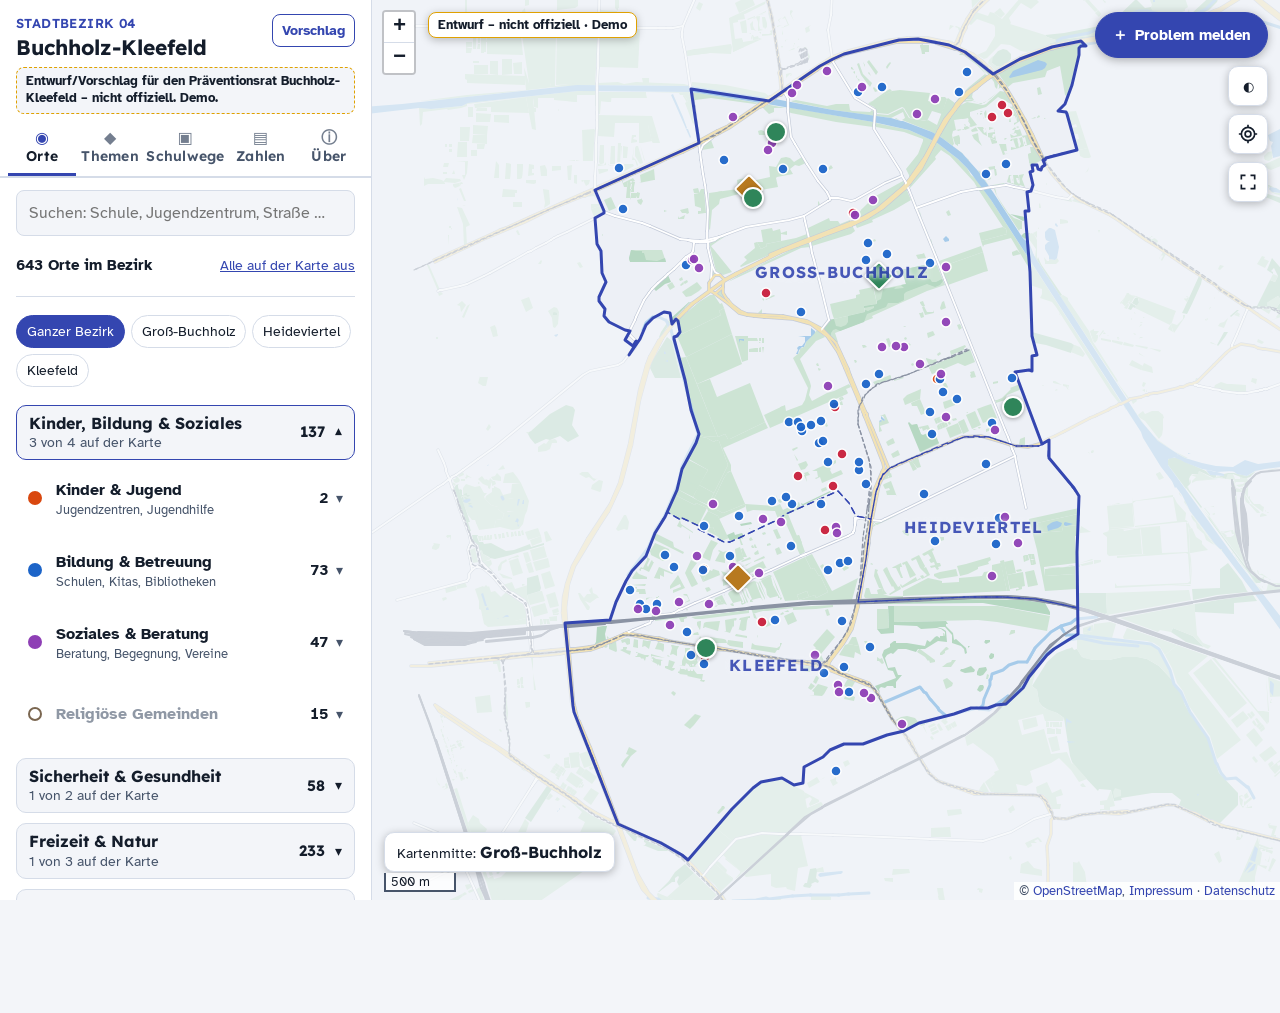
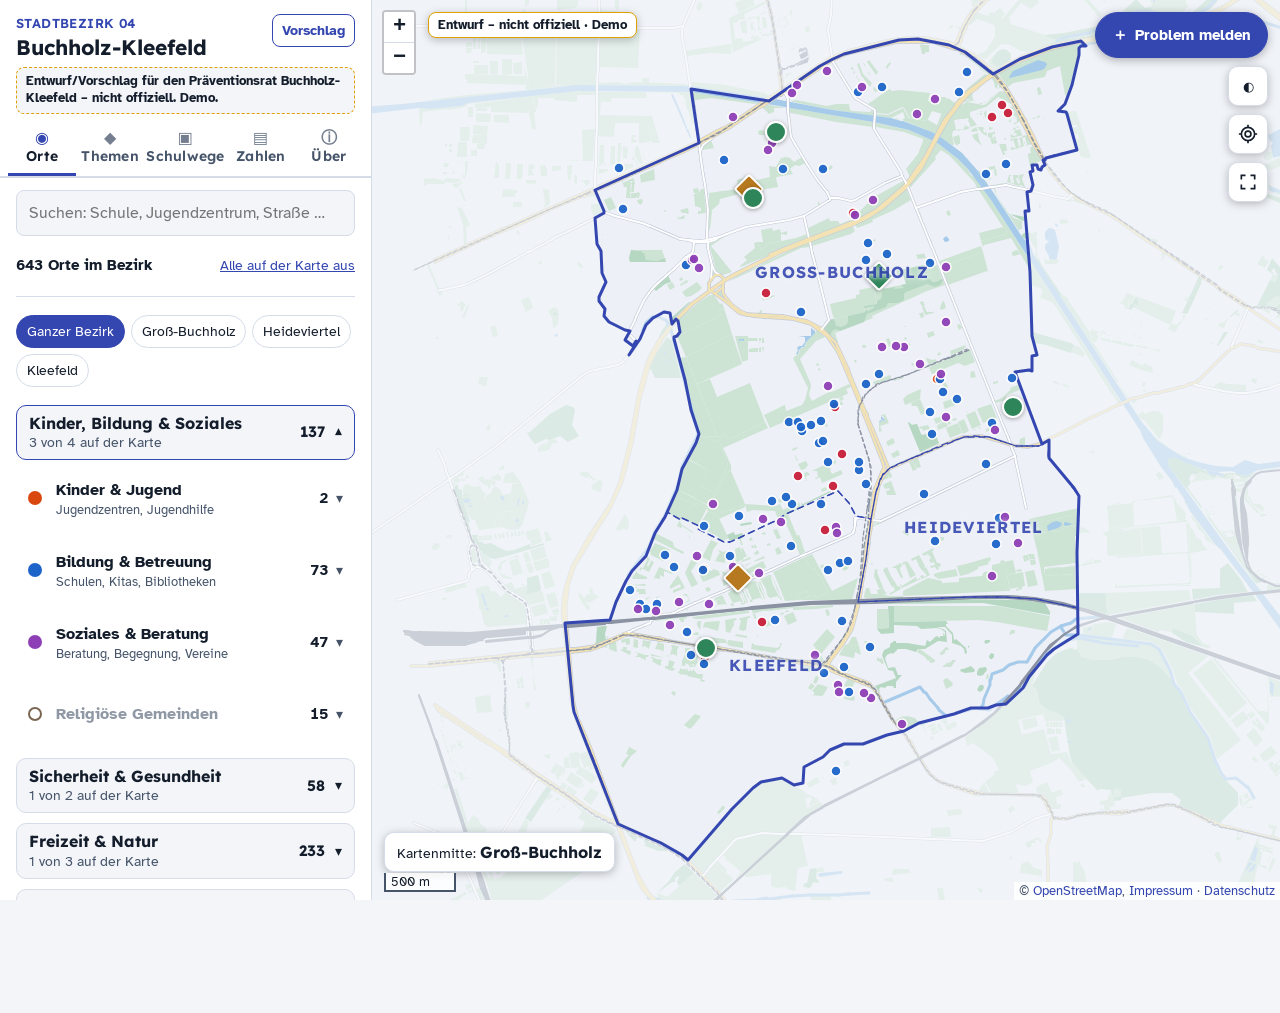
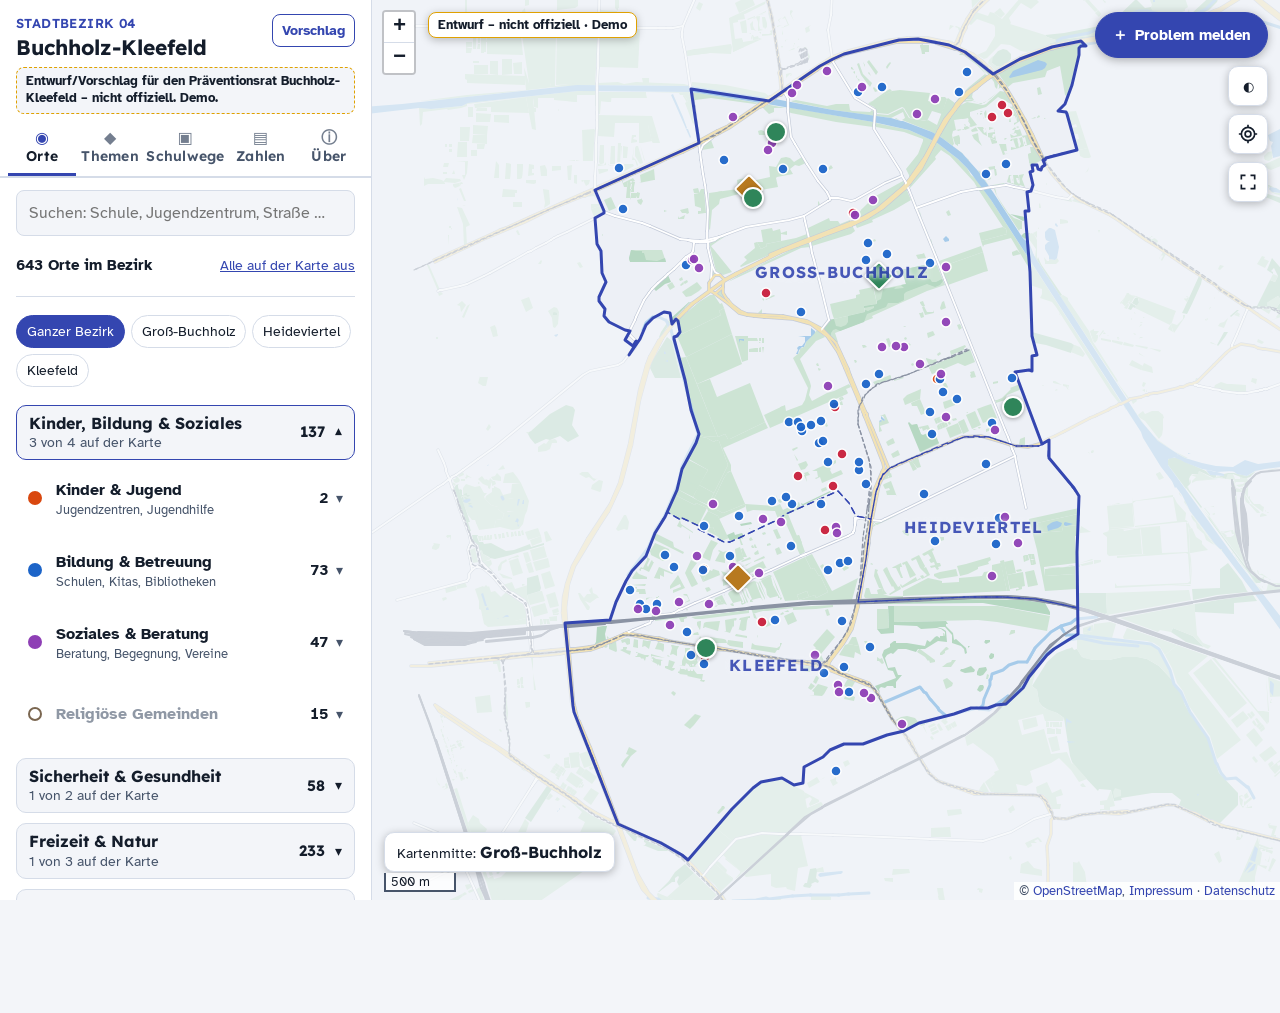
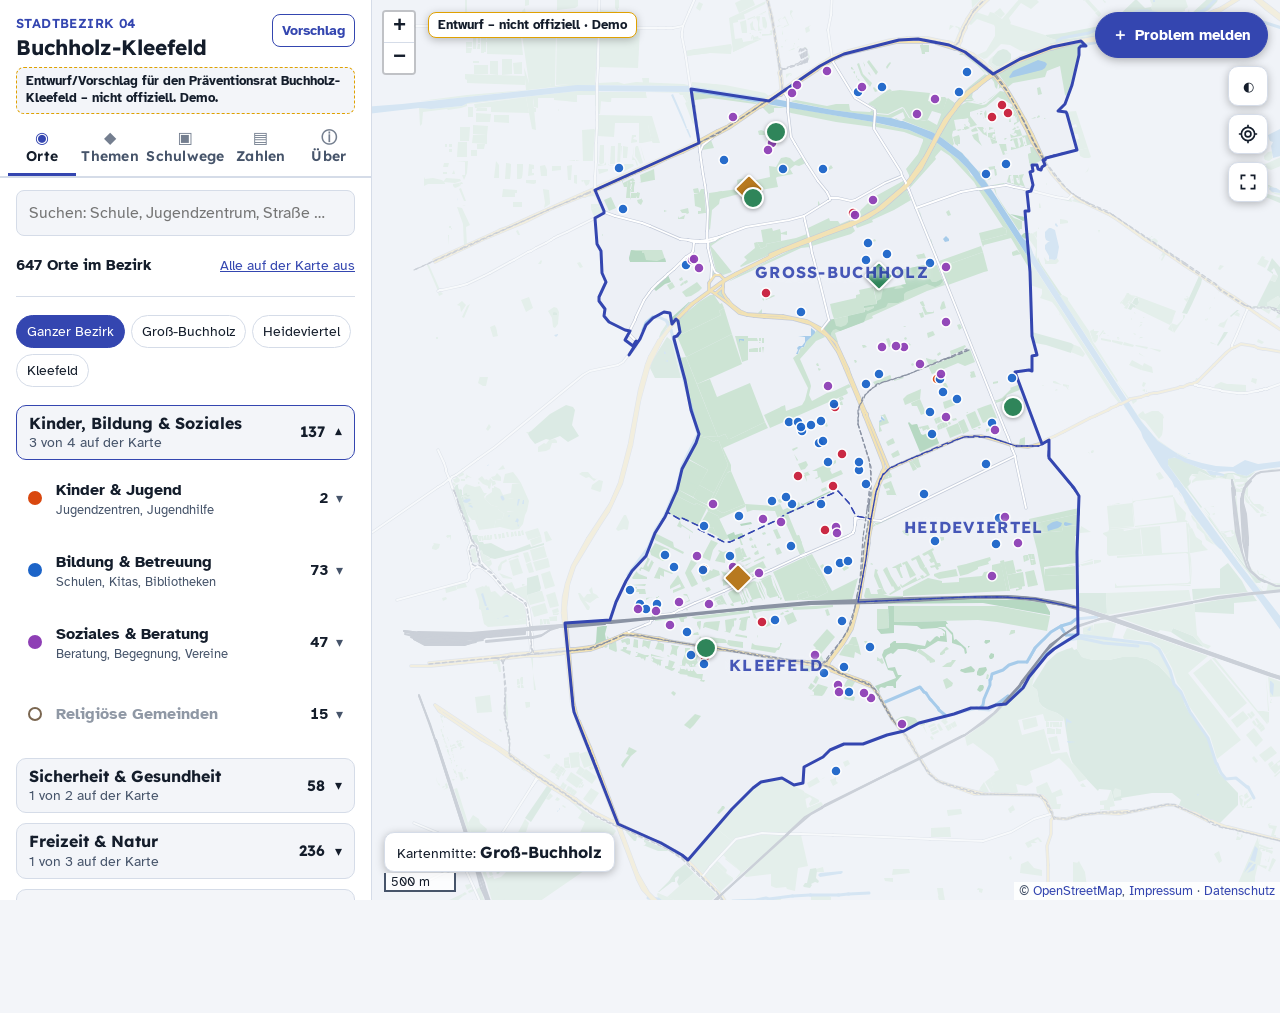
